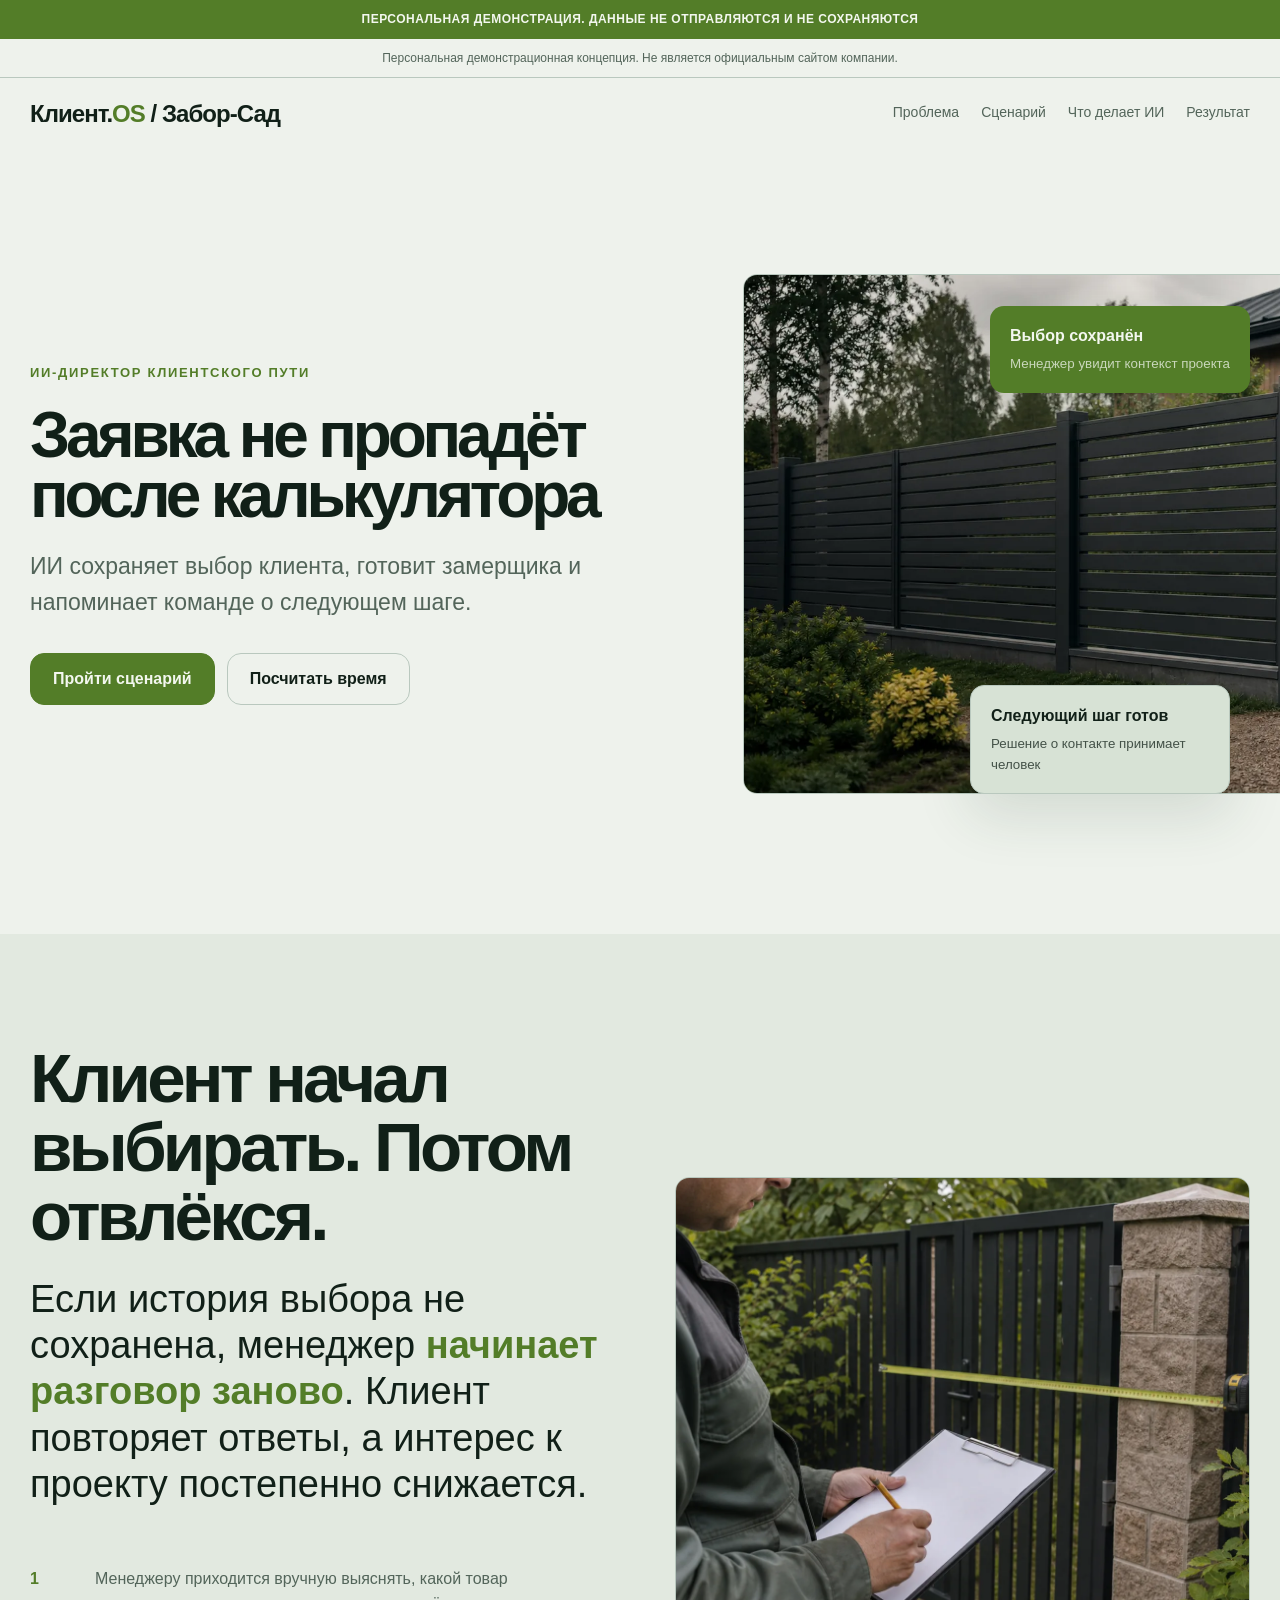
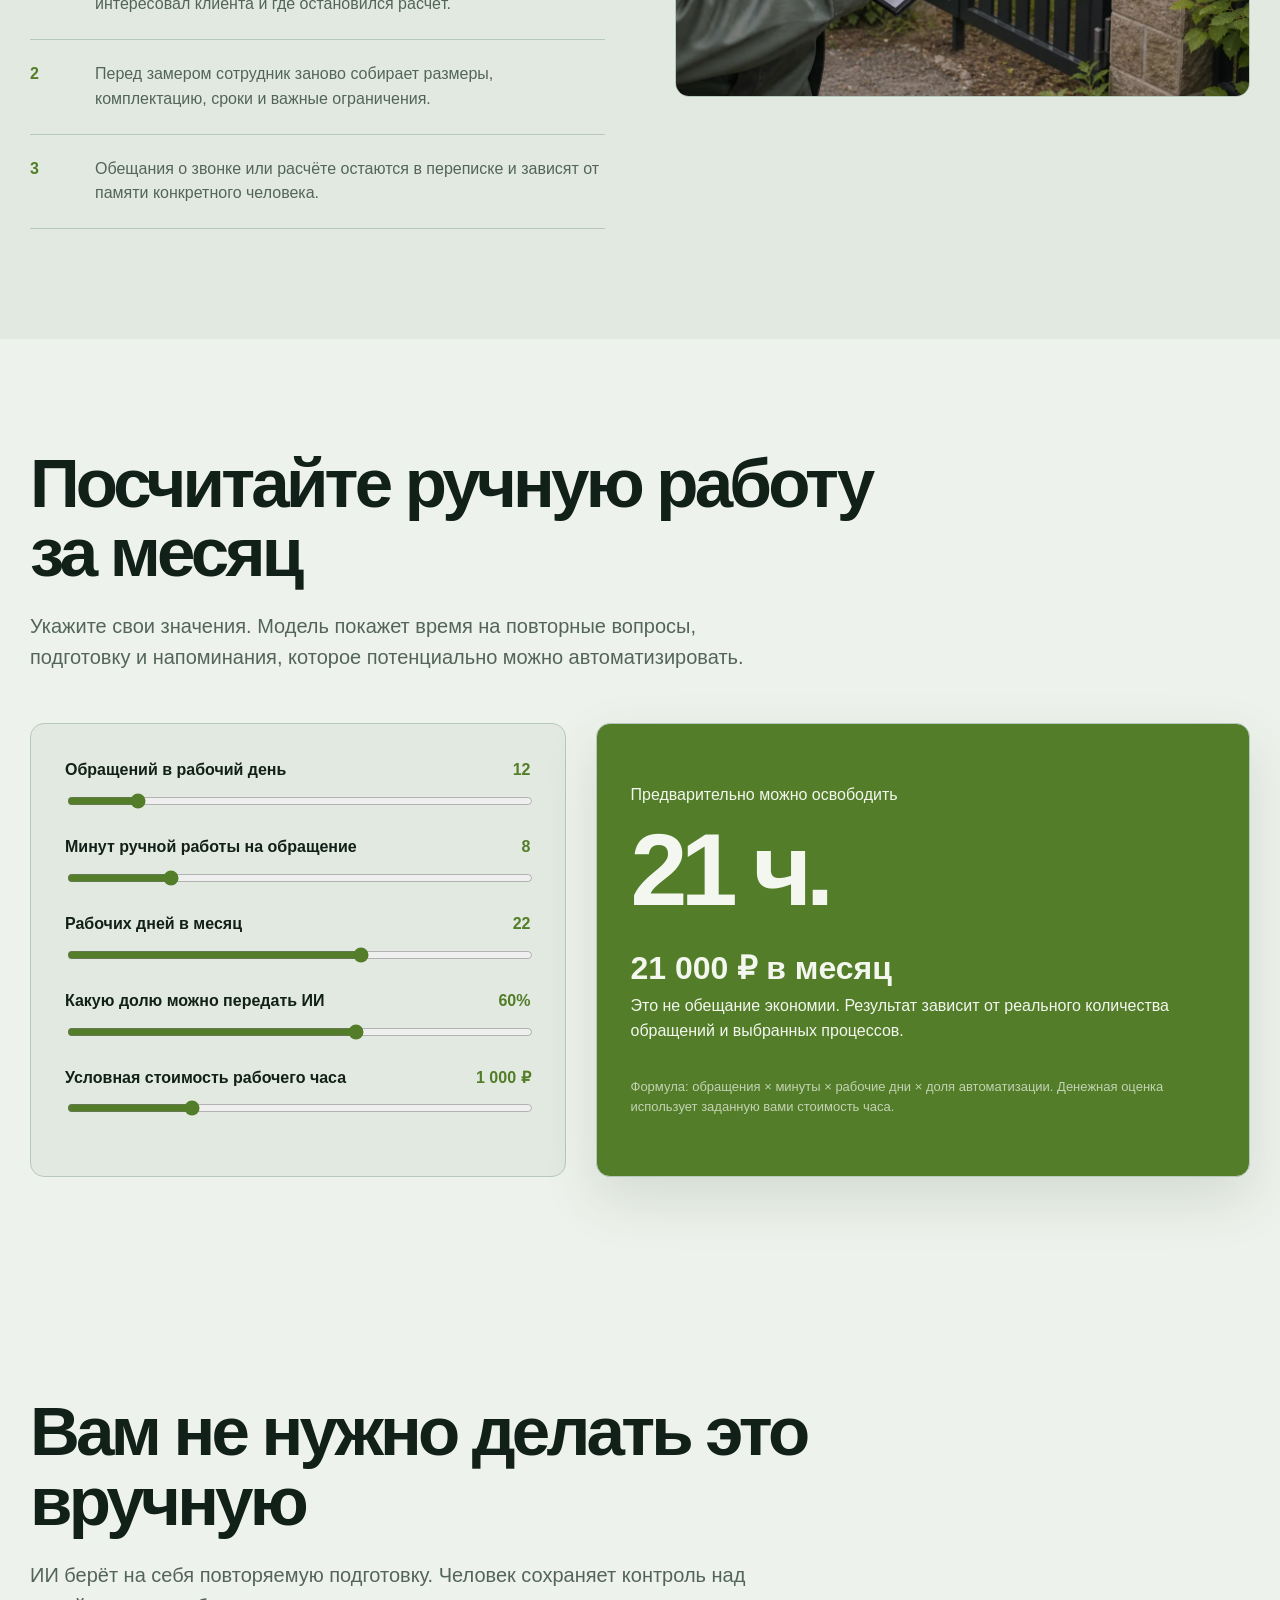
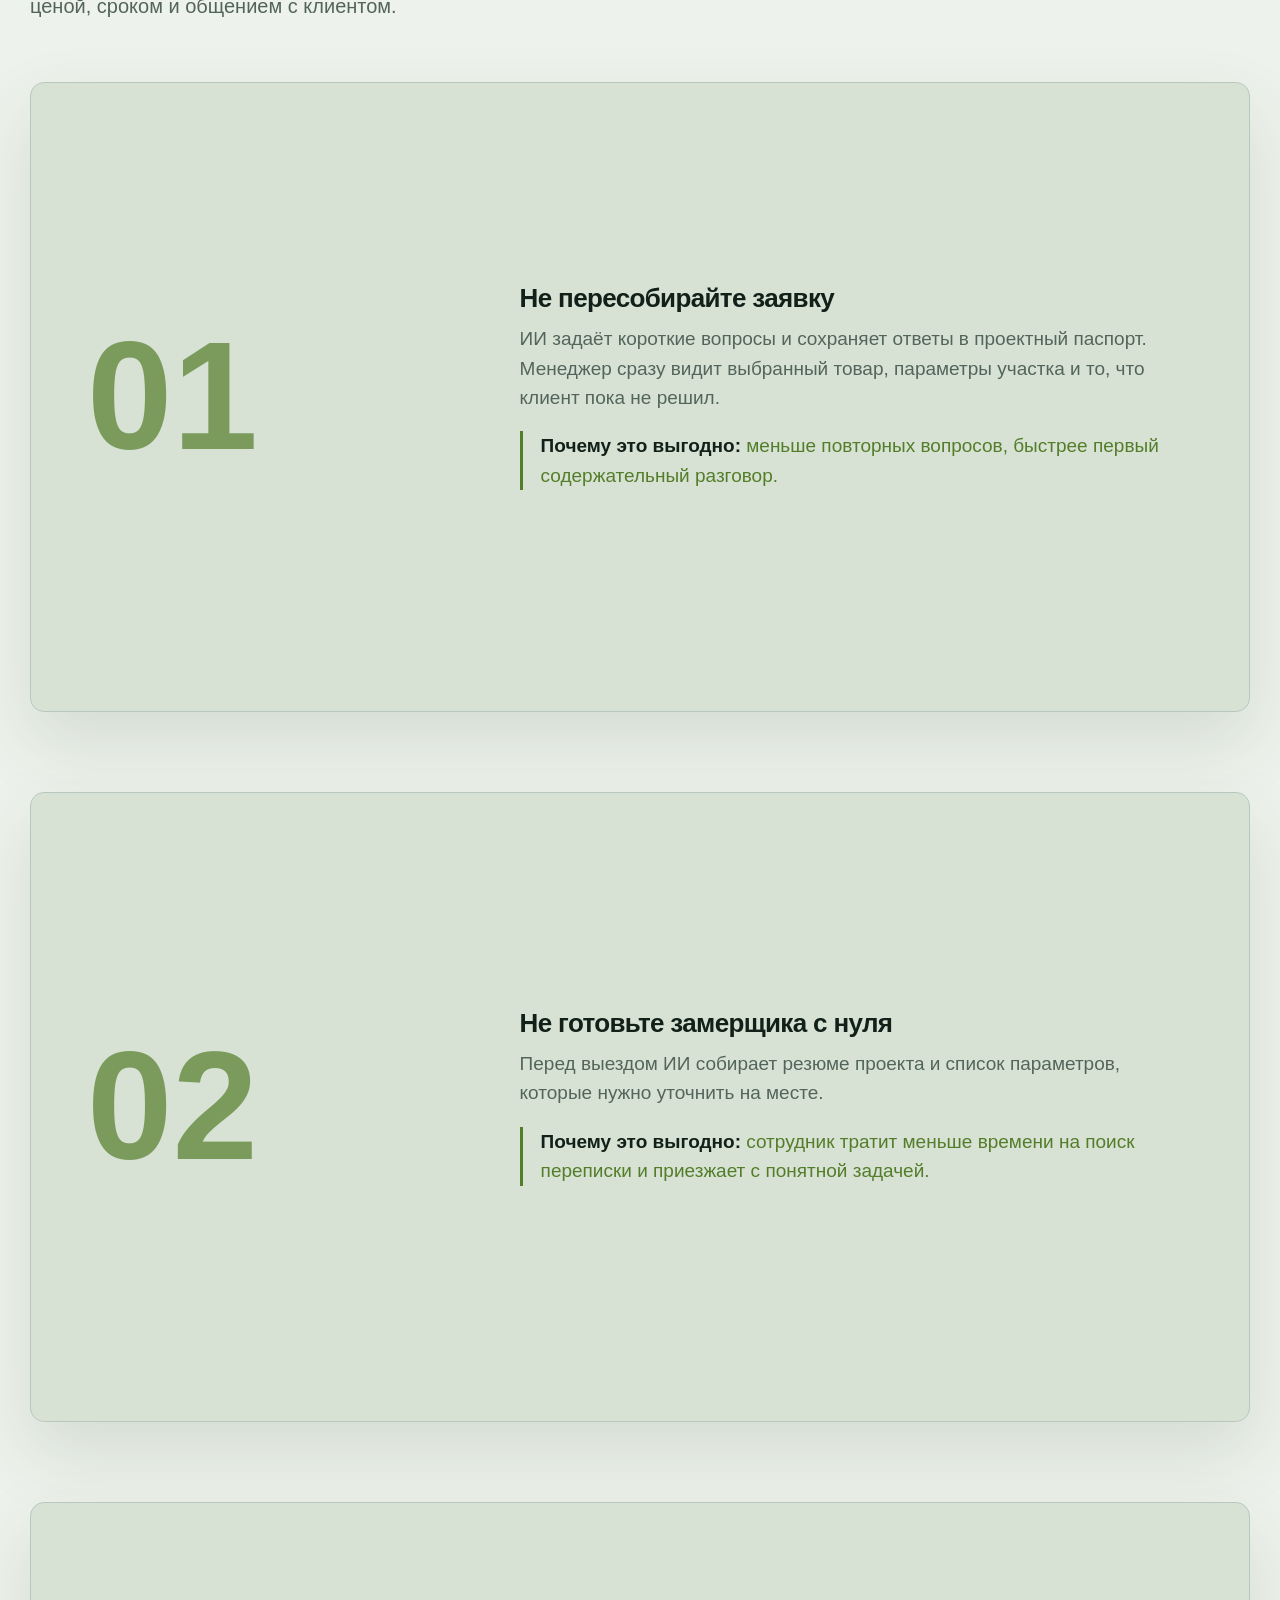
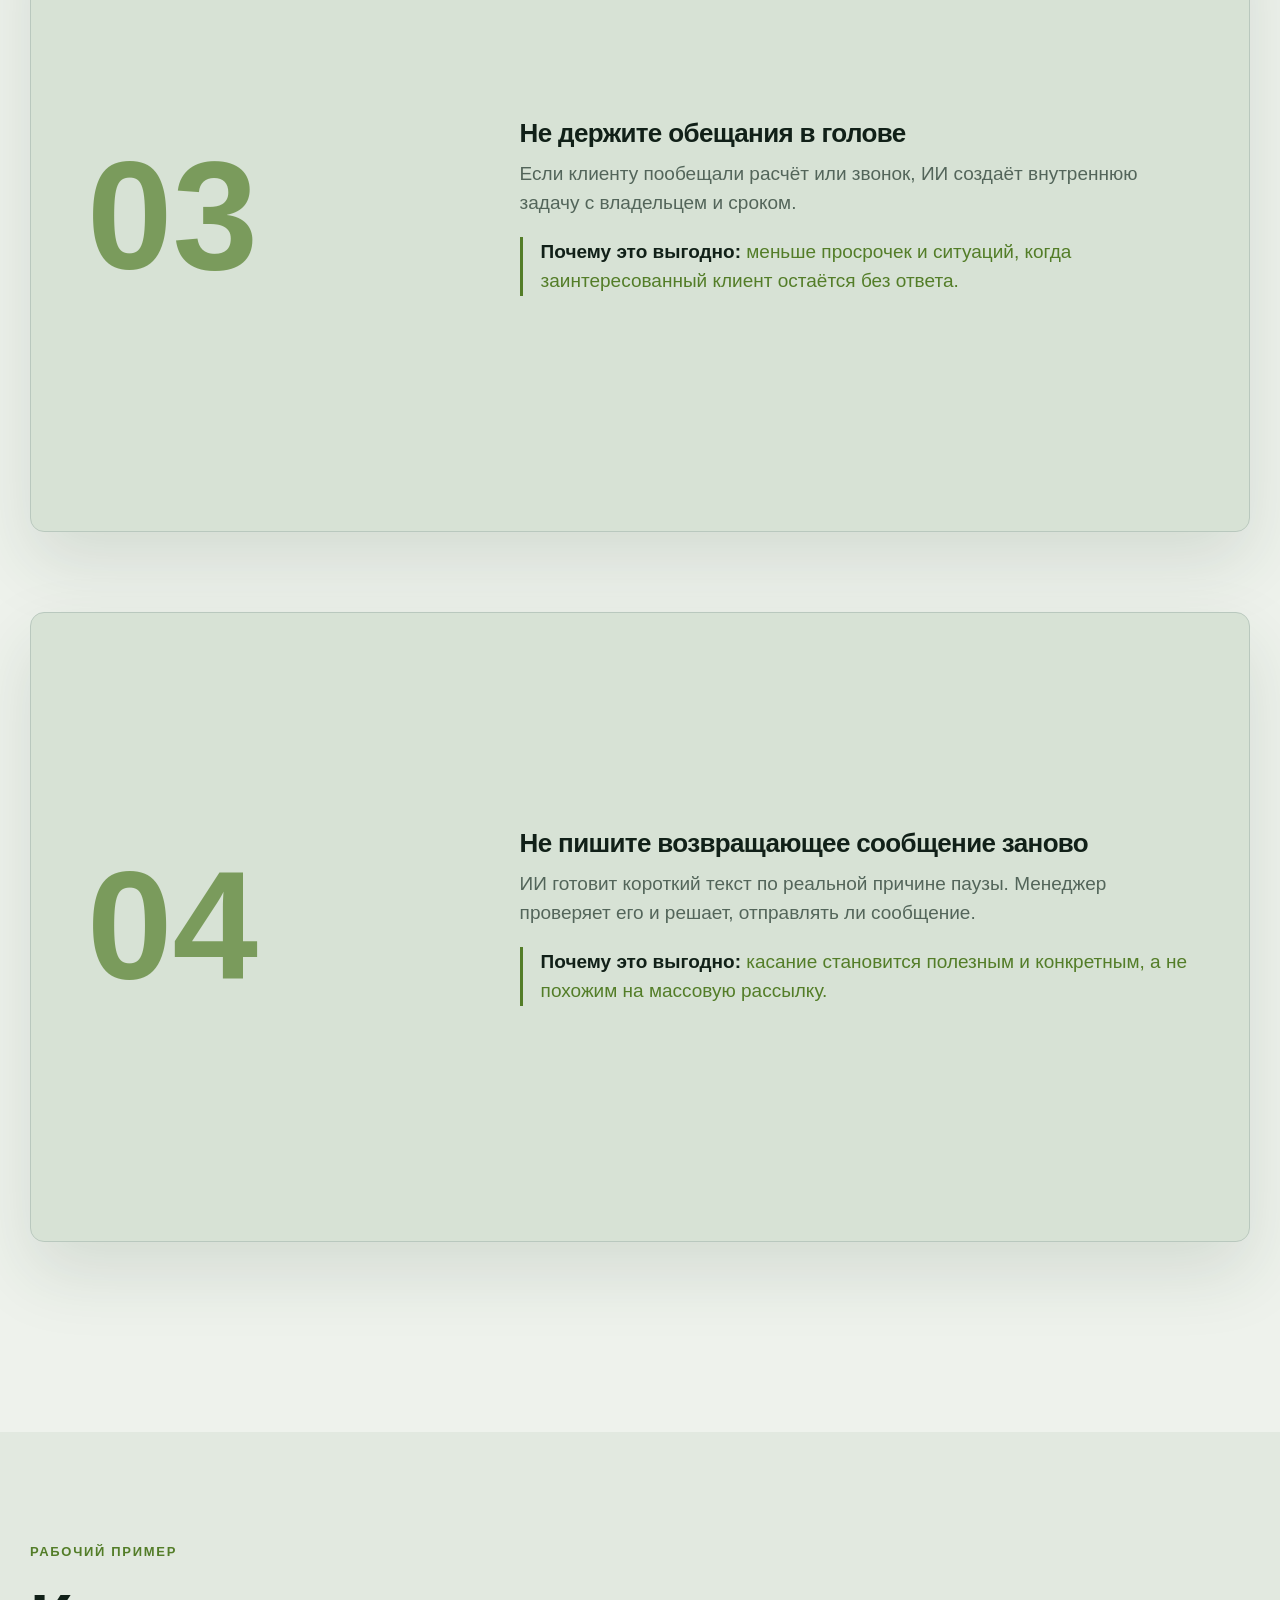
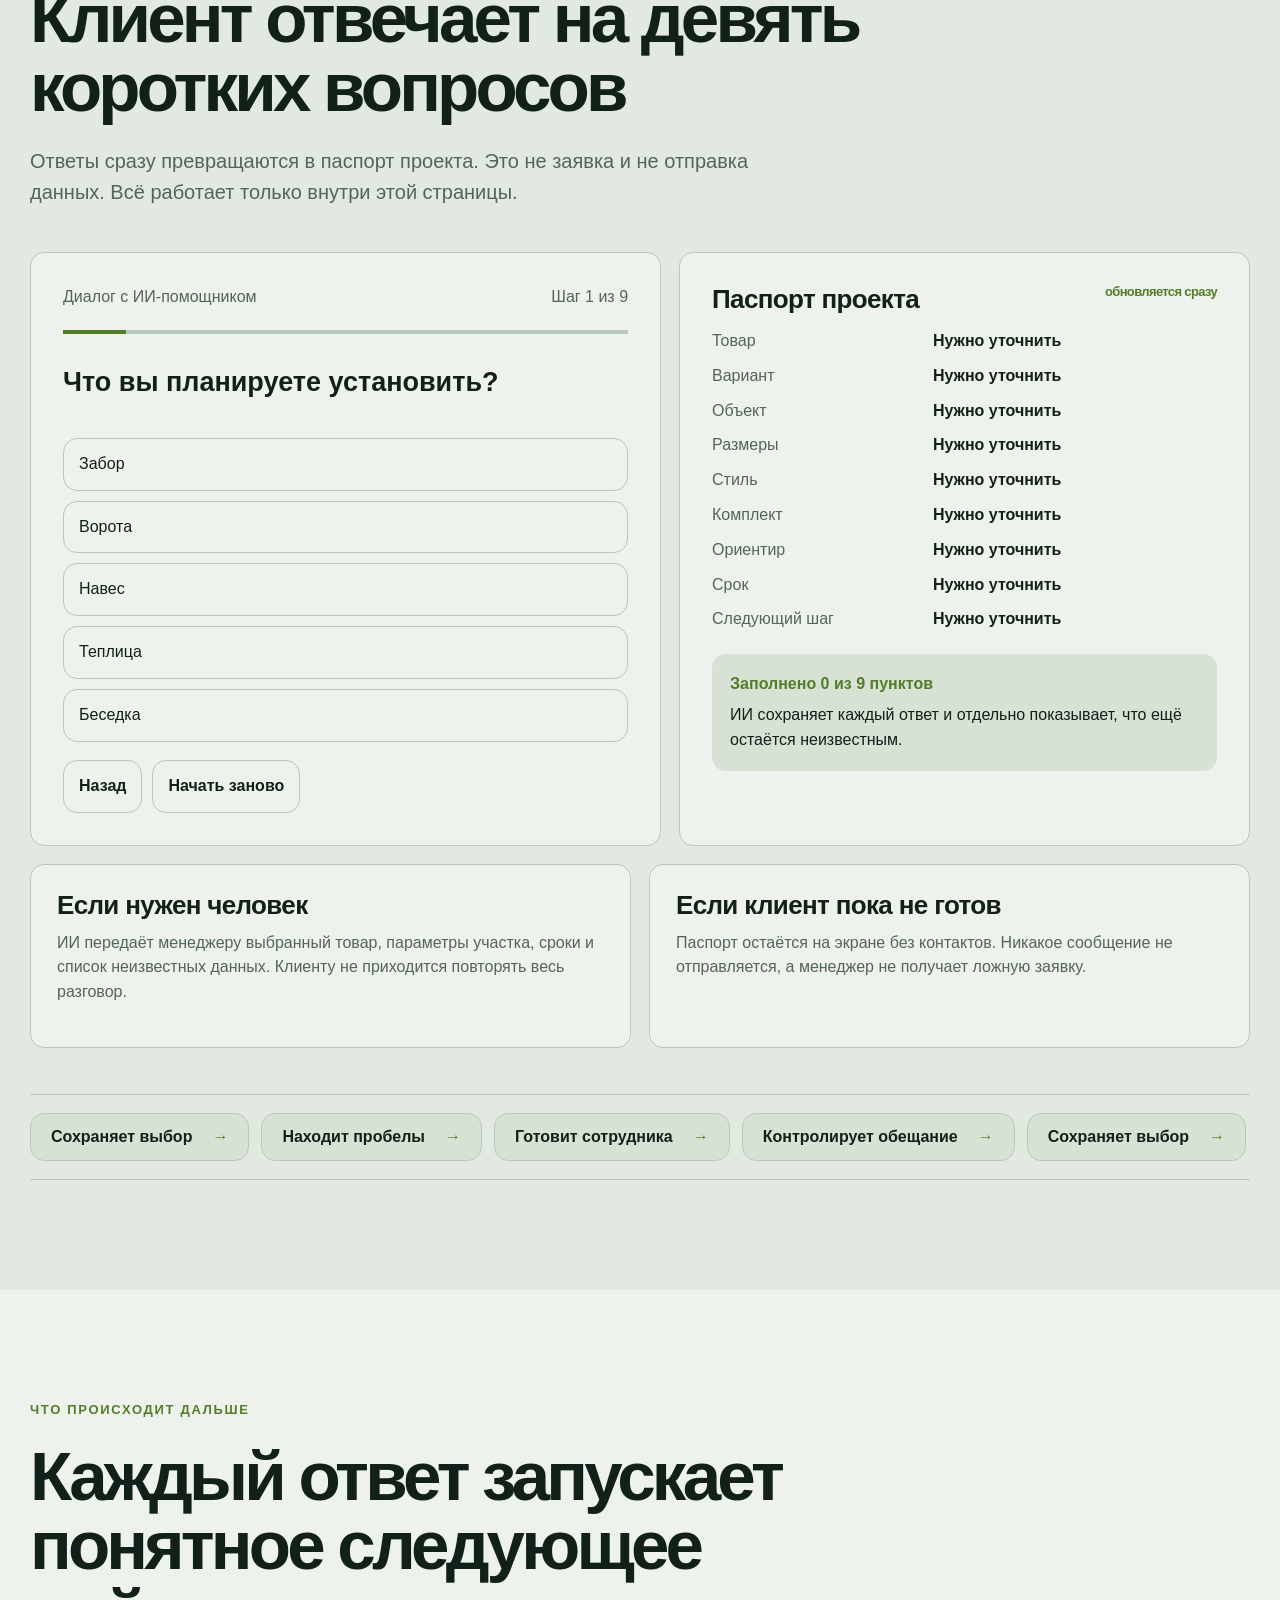
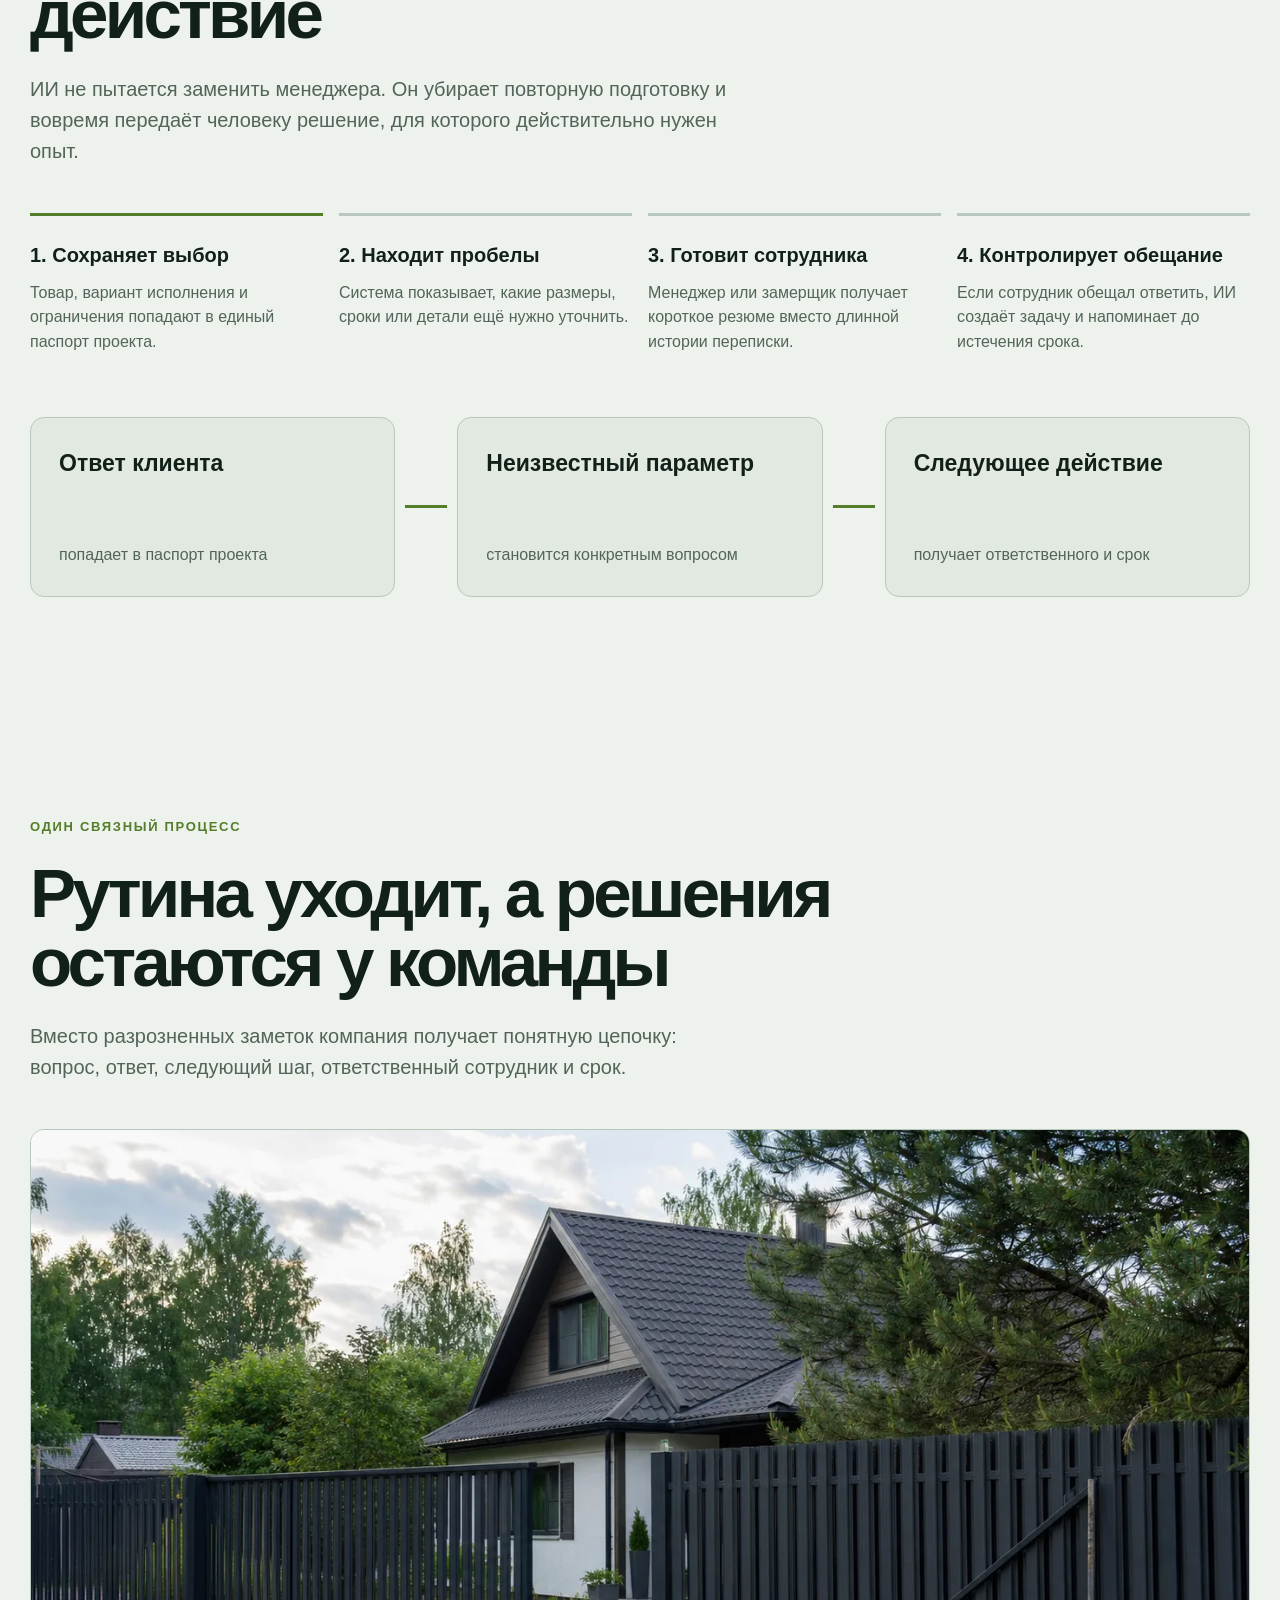
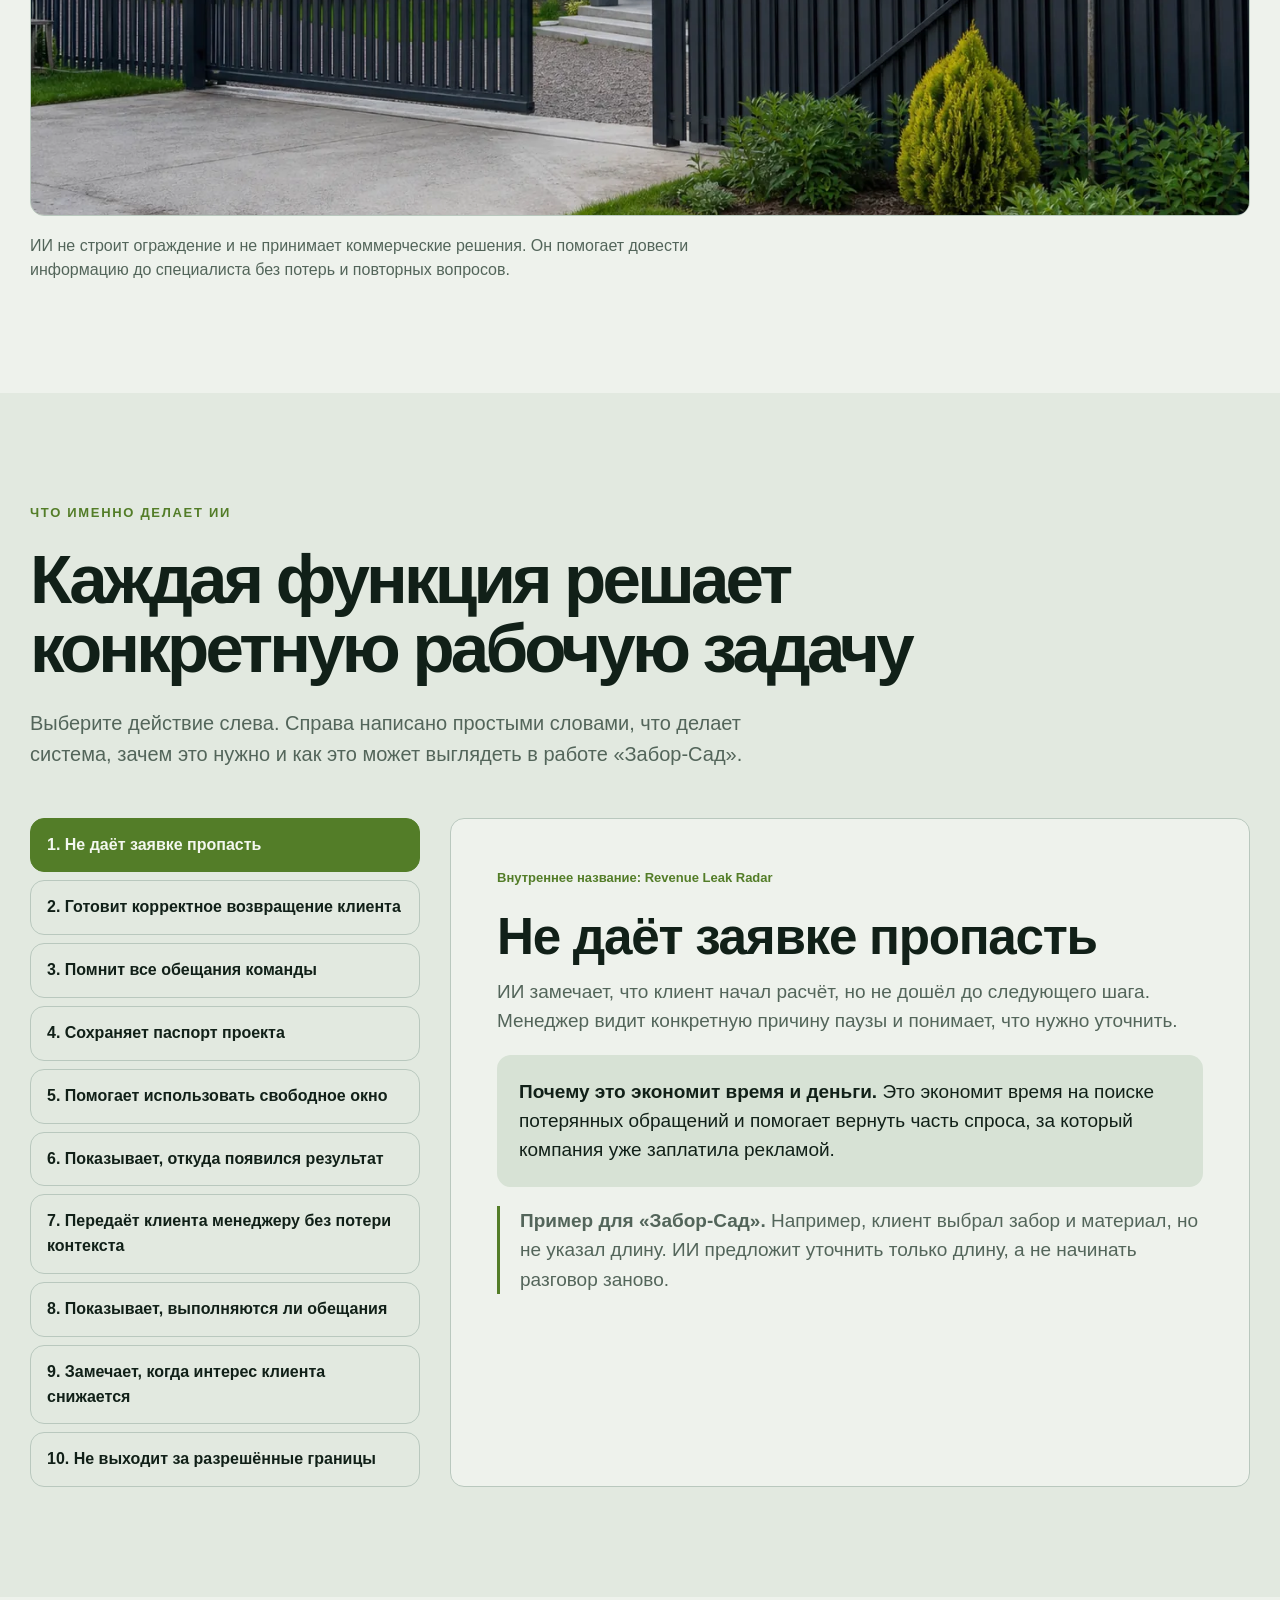
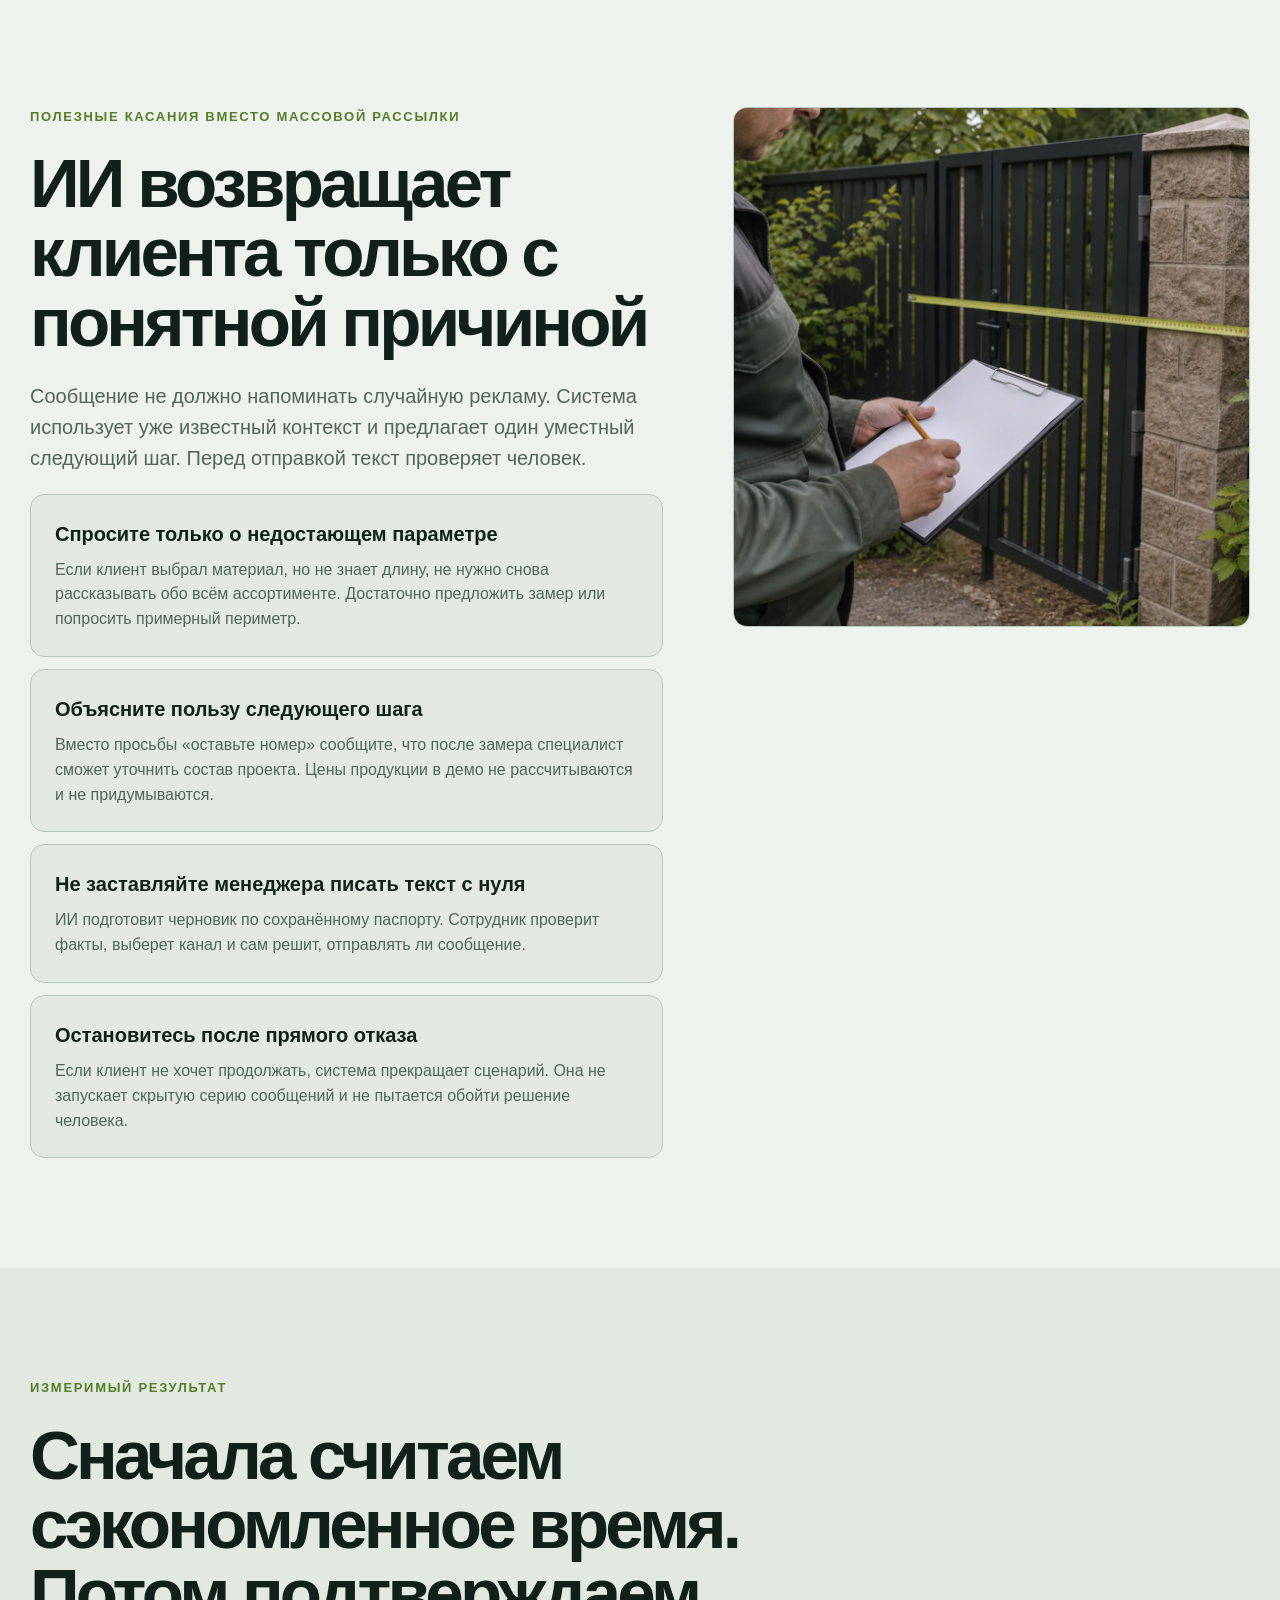
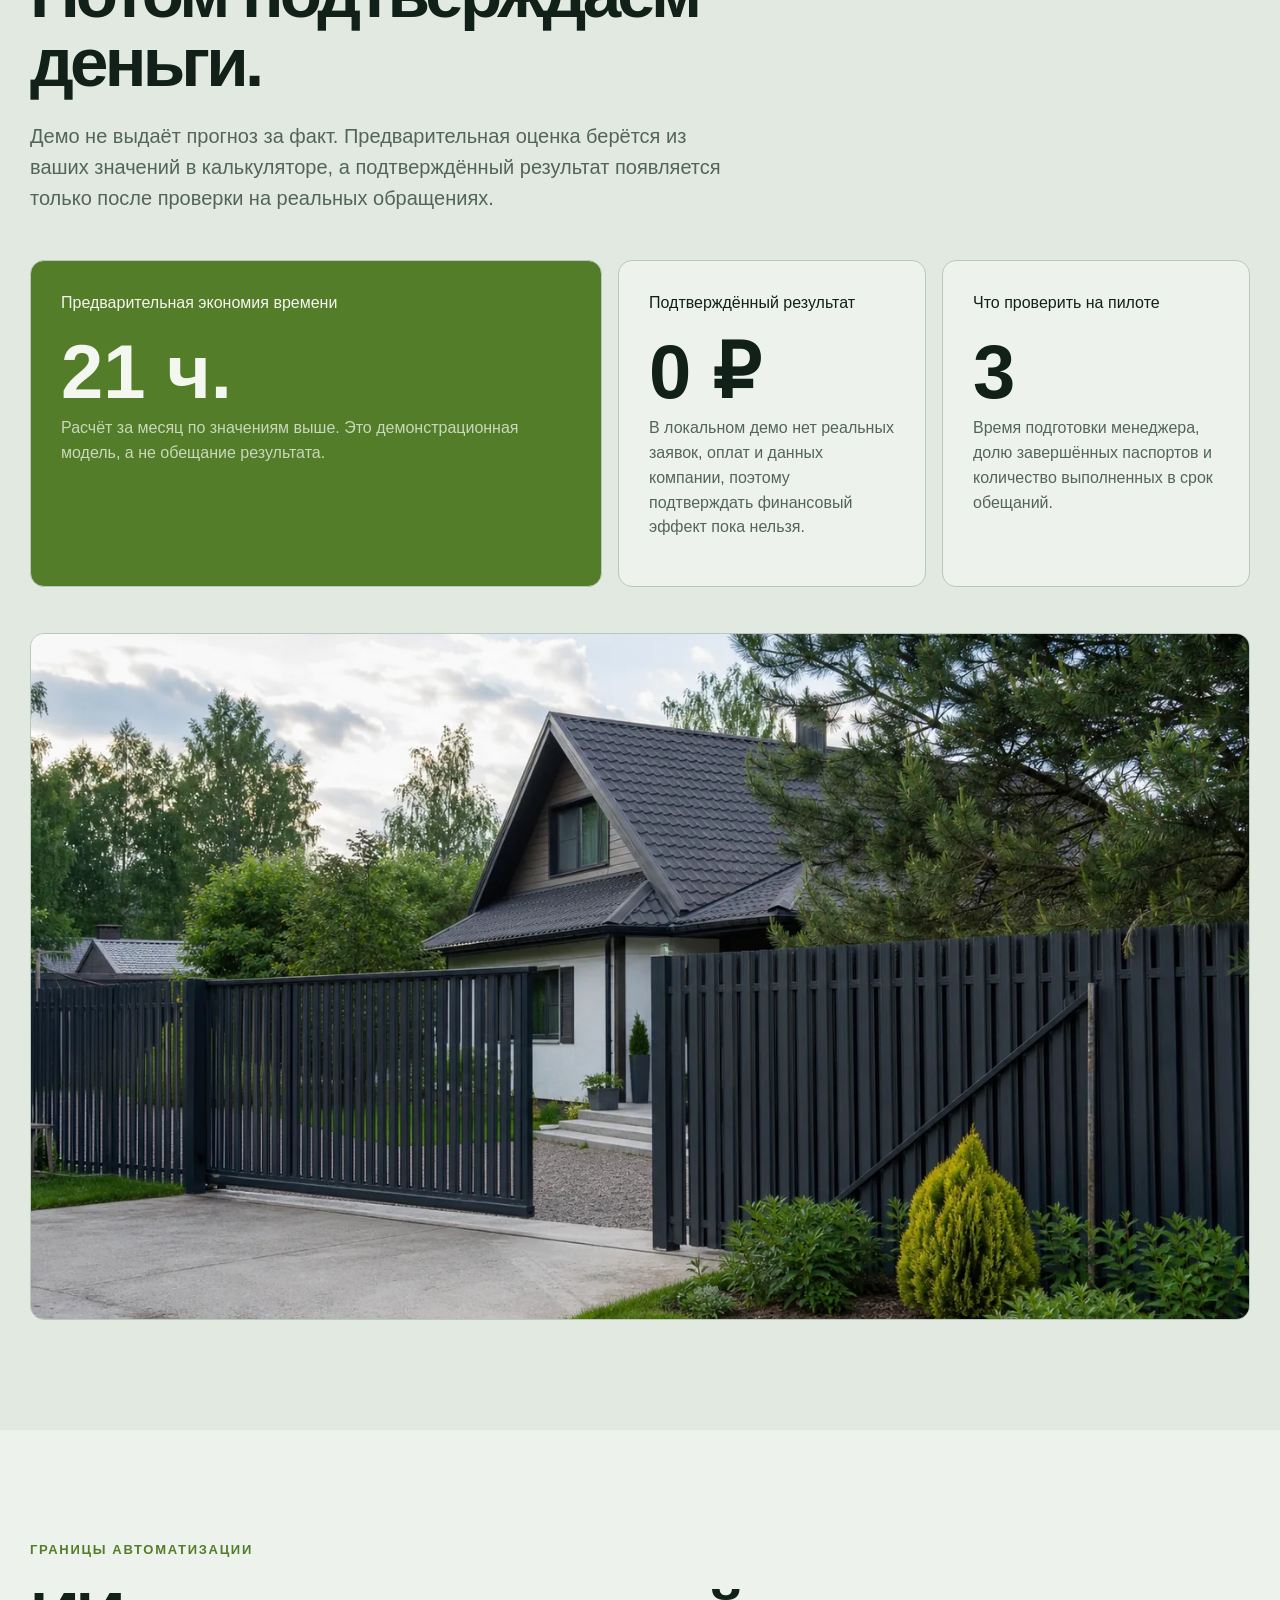
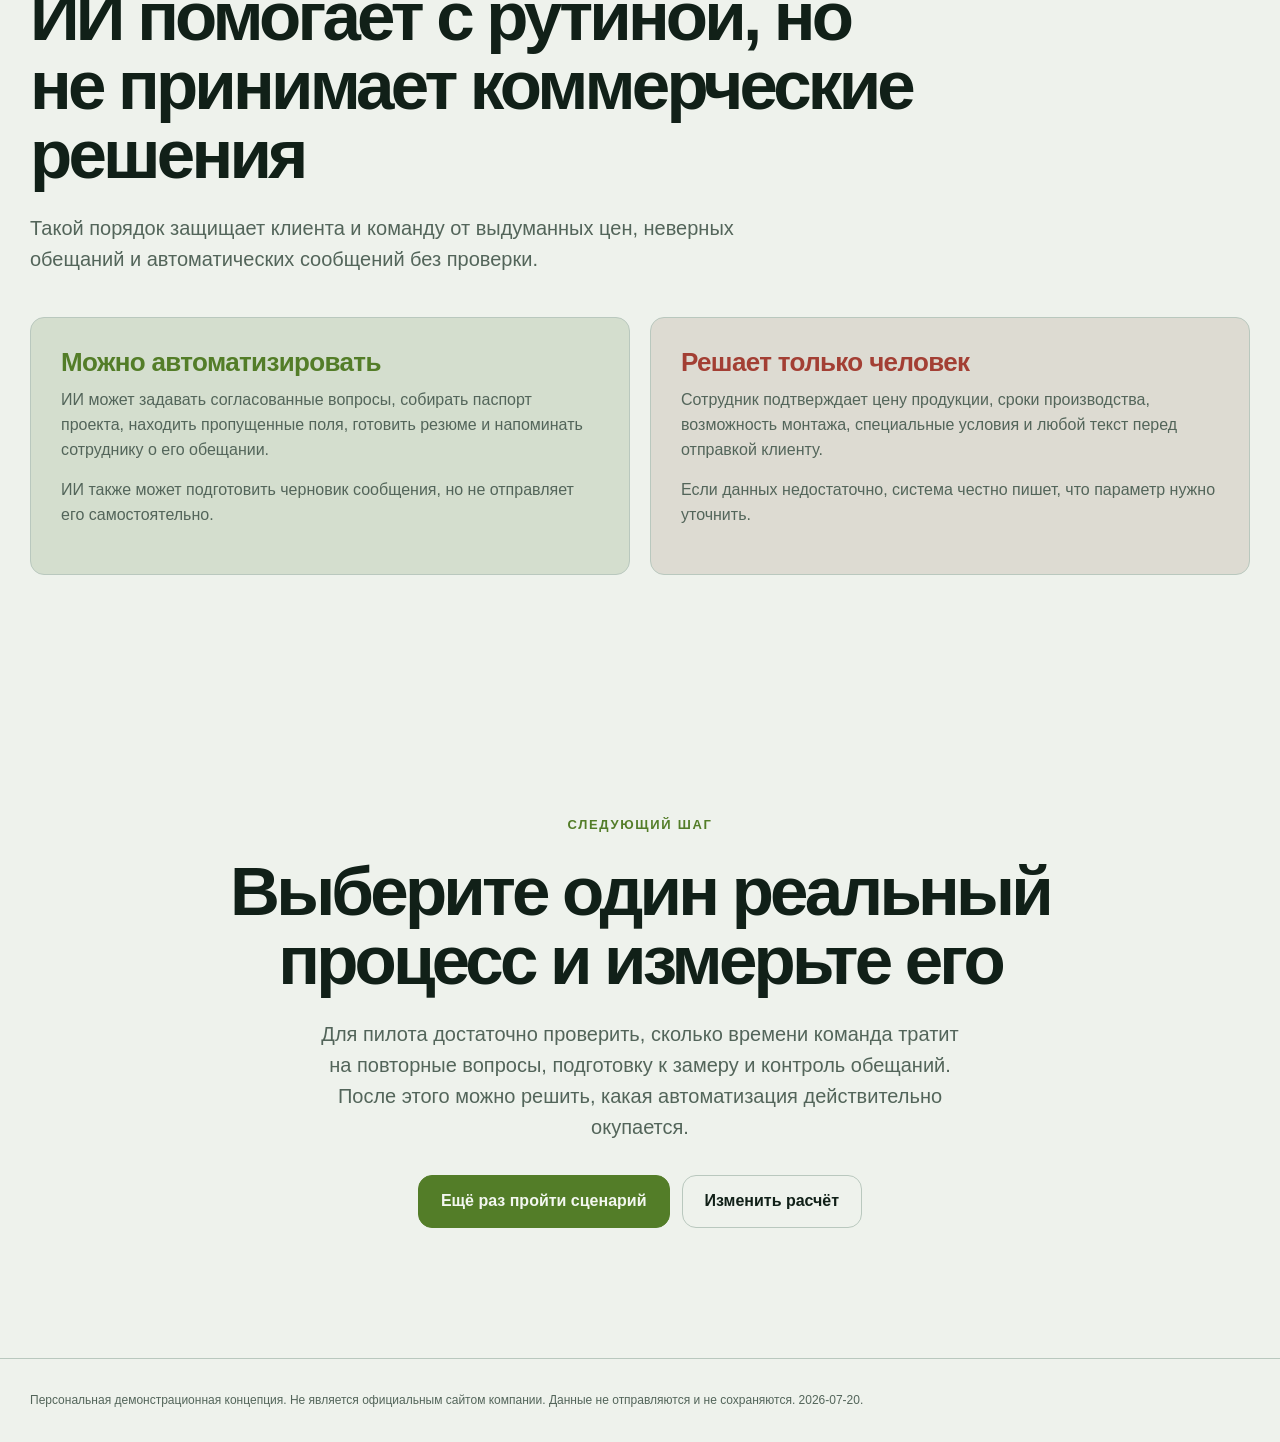
==== docs/zabor-sad-xwk3mx/index.html @ b50fc570 "Publish Zabor-Sad automation demo" ====
<!doctype html>
<html lang="ru"><head>
<meta charset="UTF-8">
<meta name="viewport" content="width=device-width, initial-scale=1">
<meta name="robots" content="noindex, nofollow, noarchive">
<meta http-equiv="Content-Security-Policy" content="default-src 'none'; style-src 'unsafe-inline'; script-src 'unsafe-inline'; img-src data:; font-src 'none'; connect-src 'none'; media-src 'none'; object-src 'none'; frame-src 'none'; form-action 'none'; base-uri 'none'">
<title>Забор-Сад / Клиент.OS / понятный сценарий</title>
<style>
:root{--bg:#0b1511;--surface:#132019;--surface2:#192a20;--ink:#edf3eb;--muted:#a9b7ae;--accent:#b9e76e;--accent-ink:#17200f;--line:#334339;--danger:#ee8678;--radius:14px;--max:1220px;color-scheme:dark}
*{box-sizing:border-box}html{scroll-behavior:smooth}body{margin:0;background:var(--bg);color:var(--ink);font:16px/1.55 Arial,sans-serif;overflow-x:hidden}button,input{font:inherit}button,a{color:inherit}:where(a,button,input):focus-visible{outline:3px solid var(--accent);outline-offset:4px}.wrap{width:min(var(--max),calc(100% - 48px));margin:auto}.draft{padding:10px 20px;background:var(--accent);color:var(--accent-ink);text-align:center;font-size:12px;font-weight:900;letter-spacing:.04em}.personal{padding:10px 20px;text-align:center;border-bottom:1px solid var(--line);font-size:12px;color:var(--muted)}nav{height:70px;display:flex;align-items:center;justify-content:space-between;gap:24px}.brand{font-size:24px;font-weight:900;letter-spacing:-.04em}.brand i{font-style:normal;color:var(--accent)}.navlinks{display:flex;gap:22px}.navlinks a{text-decoration:none;color:var(--muted);font-size:14px}.navlinks a:hover{color:var(--ink)}.scroll-progress{position:fixed;inset:0 auto auto 0;height:4px;width:100%;z-index:5;transform-origin:left;background:var(--accent);animation:page-progress linear;animation-timeline:scroll()}@keyframes page-progress{from{transform:scaleX(0)}to{transform:scaleX(1)}}section{padding:110px 0}.hero{min-height:calc(100dvh - 114px);padding:56px 0 70px;display:grid;align-items:center}.hero-grid{display:grid;grid-template-columns:1.12fr .88fr;gap:68px;align-items:center}.kicker{margin-bottom:22px;color:var(--accent);font-size:13px;font-weight:900;text-transform:uppercase;letter-spacing:.13em}.hero h1{max-width:760px;margin:0 0 24px;font-size:clamp(50px,5vw,70px);line-height:.94;letter-spacing:-.065em}.hero .lead{max-width:650px;margin:0;color:var(--muted);font-size:clamp(18px,2vw,23px)}.actions{display:flex;gap:12px;margin-top:32px}.btn{min-height:50px;padding:13px 22px;border:1px solid var(--line);border-radius:var(--radius);background:transparent;text-decoration:none;font-weight:900;display:inline-flex;align-items:center;justify-content:center;cursor:pointer;transition:transform .2s,border-color .2s,background .2s}.btn.primary{background:var(--accent);border-color:var(--accent);color:var(--accent-ink)}.btn:hover{transform:translateY(-2px);border-color:var(--accent)}.btn:active{transform:scale(.98)}.hero-visual{position:relative;min-height:560px}.media-frame{position:relative;min-height:360px;margin:0;border-radius:var(--radius);overflow:hidden;border:1px solid var(--line);background:var(--surface2);isolation:isolate}.media-frame img{width:100%;height:100%;position:absolute;inset:0;object-fit:cover;transform:scale(1.025)}.media-frame.tall{min-height:520px}.media-frame.wide{min-height:520px;aspect-ratio:16/9}.media-sheen{position:absolute;inset:0;background:linear-gradient(135deg,transparent 40%,color-mix(in srgb,var(--accent) 16%,transparent) 54%,transparent 66%);transform:translateX(-120%);mix-blend-mode:screen}.hero-visual .media-frame{position:absolute;inset:20px 30px 80px 0}.float-note{position:absolute;max-width:260px;padding:18px 20px;border-radius:var(--radius);background:var(--accent);color:var(--accent-ink);font-weight:900;box-shadow:0 22px 55px #0005}.float-note.one{right:0;top:52px;animation:float-one 5.4s ease-in-out infinite}.float-note.two{right:20px;bottom:20px;background:var(--surface2);color:var(--ink);border:1px solid var(--line);animation:float-two 6.2s ease-in-out infinite}.float-note small{display:block;margin-top:5px;font-weight:500;color:inherit;opacity:.74}@keyframes float-one{50%{transform:translateY(-12px) rotate(1.5deg)}}@keyframes float-two{50%{transform:translateY(10px) rotate(-1deg)}}@keyframes media-breathe{to{transform:scale(1.075)}}@keyframes sheen-pass{0%,62%{transform:translateX(-120%)}82%,100%{transform:translateX(120%)}}h2{max-width:900px;margin:0 0 24px;font-size:clamp(38px,5.4vw,70px);line-height:1;letter-spacing:-.055em}h3{margin:0 0 12px;font-size:26px;line-height:1.08;letter-spacing:-.025em}p{margin-top:0}.section-lead{max-width:720px;color:var(--muted);font-size:20px}.problem{background:var(--surface)}.problem-grid{display:grid;grid-template-columns:1fr 1fr;gap:70px;align-items:center}.problem-copy{font-size:clamp(24px,3vw,38px);line-height:1.22}.problem-copy strong{color:var(--accent)}.problem .media-frame{min-height:520px}.manual-row{display:grid;grid-template-columns:45px 1fr;gap:20px;padding:22px 0;border-bottom:1px solid var(--line)}.manual-row span{color:var(--accent);font-weight:900}.manual-row p{margin:0;color:var(--muted)}.calculator{display:grid;grid-template-columns:.9fr 1.1fr;gap:30px;margin-top:50px}.calc-inputs,.calc-result{padding:34px;border-radius:var(--radius);background:var(--surface);border:1px solid var(--line)}.range-row{display:grid;grid-template-columns:1fr auto;gap:8px;margin:0 0 24px}.range-row label{font-weight:800}.range-row output{color:var(--accent);font-weight:900}.range-row input{grid-column:1/3;width:100%;accent-color:var(--accent)}.calc-result{background:var(--accent);color:var(--accent-ink);display:grid;align-content:center}.calc-result .big{font-size:clamp(54px,8vw,104px);line-height:.9;font-weight:900;letter-spacing:-.065em}.calc-result .money{margin-top:28px;font-size:32px;font-weight:900}.formula{margin-top:18px;font-size:13px;opacity:.7}.stack-intro{margin-bottom:60px}.sticky-stack{position:relative}.stack-card{position:sticky;top:24px;min-height:70vh;margin-bottom:80px;padding:56px;border-radius:var(--radius);border:1px solid var(--line);background:var(--surface2);box-shadow:0 30px 70px #0005;display:grid;grid-template-columns:.7fr 1.3fr;gap:70px;align-items:center;transition:transform .45s cubic-bezier(.16,1,.3,1),border-color .3s}.stack-card:hover{transform:translateY(-6px) rotate(.25deg);border-color:color-mix(in srgb,var(--accent) 45%,var(--line))}.stack-card:nth-child(2){top:44px}.stack-card:nth-child(3){top:64px}.stack-card:nth-child(4){top:84px}.stack-card .index{font-size:clamp(80px,12vw,170px);line-height:.8;color:color-mix(in srgb,var(--accent) 70%,transparent);font-weight:900}.stack-card p{color:var(--muted);font-size:19px}.stack-card strong{color:var(--ink)}.stack-card .benefit{padding-left:18px;border-left:3px solid var(--accent);color:var(--accent)}
.dialog-section{background:var(--surface)}.dialog-shell{display:grid;grid-template-columns:1.05fr .95fr;gap:18px;margin-top:44px}.dialog,.passport{padding:32px;border-radius:var(--radius);background:var(--bg);border:1px solid var(--line)}.dialog-head{display:flex;justify-content:space-between;gap:20px;margin-bottom:20px;color:var(--muted)}.progress{height:4px;background:var(--line);margin-bottom:28px;overflow:hidden}.progress i{display:block;width:11%;height:100%;background:var(--accent);transition:width .3s}.question{min-height:76px;font-size:27px;font-weight:900}.options{display:grid;gap:10px}.options button,.control{min-height:50px;padding:13px 15px;border-radius:var(--radius);border:1px solid var(--line);background:transparent;text-align:left;cursor:pointer}.options button:hover,.control:hover{border-color:var(--accent);background:color-mix(in srgb,var(--accent) 9%,transparent)}.dialog-nav{display:flex;gap:10px;margin-top:18px}.control{font-weight:800}.passport h3{display:flex;justify-content:space-between;gap:16px}.passport h3 span{color:var(--accent);font-size:13px}.passport dl{display:grid;grid-template-columns:1fr 1.4fr;gap:10px 18px}.passport dt{color:var(--muted)}.passport dd{margin:0;font-weight:800}.advisor{margin-top:22px;padding:18px;border-radius:var(--radius);background:var(--surface2)}.advisor b{display:block;margin-bottom:6px;color:var(--accent)}.handoff{display:grid;grid-template-columns:1fr 1fr;gap:18px;margin-top:18px}.handoff article{padding:26px;border-radius:var(--radius);background:var(--bg);border:1px solid var(--line)}.handoff article p{color:var(--muted)}.route{display:grid;grid-template-columns:repeat(4,1fr);gap:16px;margin-top:46px}.route article{padding-top:24px;border-top:3px solid var(--line)}.route article.active{border-color:var(--accent)}.route p{color:var(--muted)}.route b{display:block;margin-bottom:10px;font-size:20px}.image-pair{display:grid;grid-template-columns:1fr 1fr;gap:18px;margin-top:46px}.process-image{margin-top:46px}.functions-section{background:var(--surface)}.function-layout{display:grid;grid-template-columns:390px 1fr;gap:30px;margin-top:48px}.function-nav{display:grid;gap:8px;align-content:start}.function-nav button{min-height:54px;padding:14px 16px;border-radius:var(--radius);border:1px solid var(--line);background:transparent;text-align:left;font-weight:800;cursor:pointer}.function-nav button.active{background:var(--accent);border-color:var(--accent);color:var(--accent-ink)}.function-detail{min-height:590px;padding:46px;border-radius:var(--radius);background:var(--bg);border:1px solid var(--line);display:flex;flex-direction:column;justify-content:space-between}.function-detail .tech{color:var(--accent);font-size:13px;font-weight:900}.function-detail h3{max-width:700px;margin-top:20px;font-size:clamp(34px,4vw,54px)}.function-detail p{max-width:760px;color:var(--muted);font-size:19px}.function-detail .saving{padding:22px;border-radius:var(--radius);background:var(--surface2);color:var(--ink)}.function-detail .example{margin-top:18px;padding-left:20px;border-left:3px solid var(--accent)}.function-detail .unused-media{min-height:260px;margin-top:28px}.marketing-grid{display:grid;grid-template-columns:1.1fr .9fr;gap:70px;align-items:start}.tips{display:grid;gap:12px}.tip{padding:24px;border-radius:var(--radius);background:var(--surface);border:1px solid var(--line)}.tip b{display:block;margin-bottom:8px;font-size:20px}.tip p{margin:0;color:var(--muted)}.marketing-grid .unused-media{position:sticky;top:30px;min-height:580px}.results-section{background:var(--surface)}.result-grid{display:grid;grid-template-columns:1.3fr .7fr .7fr;gap:16px;margin-top:46px}.result{min-height:280px;padding:30px;border-radius:var(--radius);background:var(--bg);border:1px solid var(--line)}.result.primary{background:var(--accent);color:var(--accent-ink)}.result strong{display:block;margin:22px 0 10px;font-size:clamp(42px,6vw,76px);line-height:.9}.result p{color:var(--muted)}.result.primary p{color:inherit;opacity:.74}.boundaries{display:grid;grid-template-columns:1fr 1fr;gap:20px;margin-top:42px}.boundary{padding:30px;border-radius:var(--radius);border:1px solid var(--line)}.boundary.good{background:color-mix(in srgb,var(--accent) 10%,var(--surface))}.boundary.stop{background:color-mix(in srgb,var(--danger) 8%,var(--surface))}.boundary h3{color:var(--accent)}.boundary.stop h3{color:var(--danger)}.boundary p{color:var(--muted)}.final{padding:130px 0;text-align:center}.final h2{margin-inline:auto}.final p{max-width:660px;margin:0 auto;color:var(--muted);font-size:20px}.footer{padding:32px 0;border-top:1px solid var(--line);color:var(--muted);font-size:12px}.reveal{opacity:0;transform:translateY(24px);transition:opacity .7s cubic-bezier(.16,1,.3,1),transform .7s cubic-bezier(.16,1,.3,1)}.reveal.visible{opacity:1;transform:none}
.options button,.control{transition:transform .2s,border-color .2s,background .2s}.options button:hover,.control:hover{transform:translateX(4px)}.passport dd{transition:color .25s,transform .25s}.flow-band{margin-top:46px;overflow:hidden;border-block:1px solid var(--line);background:var(--surface)}.flow-track{display:flex;width:max-content;gap:12px;padding:18px 0}.flow-track span{display:flex;align-items:center;min-height:48px;padding:0 20px;border-radius:var(--radius);background:var(--surface2);border:1px solid var(--line);font-weight:900;white-space:nowrap}.flow-track span::after{content:'→';margin-left:20px;color:var(--accent)}.signal-map{display:grid;grid-template-columns:1fr 42px 1fr 42px 1fr;gap:10px;align-items:stretch;margin-top:46px}.signal-map article{min-height:180px;padding:28px;border:1px solid var(--line);border-radius:var(--radius);background:var(--surface);display:flex;flex-direction:column;justify-content:space-between}.signal-map b{font-size:23px}.signal-map span{color:var(--muted)}.signal-map i{align-self:center;height:3px;background:var(--accent);transform-origin:left}.visual-caption{max-width:760px;margin:18px 0 0;color:var(--muted)}.reveal.pop{transform:translateY(30px) scale(.97)}.reveal.from-left{transform:translateX(-28px)}.reveal.from-right{transform:translateX(28px)}.reveal.visible{transform:none}.tip,.result,.boundary,.handoff article,.route article{transition:transform .35s cubic-bezier(.16,1,.3,1),border-color .3s}.tip:hover,.result:hover,.boundary:hover,.handoff article:hover,.route article:hover{transform:translateY(-5px);border-color:color-mix(in srgb,var(--accent) 45%,var(--line))}@keyframes connector-pulse{0%,100%{transform:scaleX(.2);opacity:.4}50%{transform:scaleX(1);opacity:1}}@keyframes flow-move{to{transform:translateX(calc(-50% - 6px))}}@media(prefers-reduced-motion:no-preference){.media-frame img{animation:media-breathe 12s ease-in-out infinite alternate}.media-sheen{animation:sheen-pass 8s ease-in-out infinite}.flow-track{animation:flow-move 24s linear infinite}.signal-map i{animation:connector-pulse 2.8s ease-in-out infinite}}
@media(prefers-color-scheme:light){:root{--bg:#eef2ec;--surface:#e2e9e0;--surface2:#d7e2d5;--ink:#112018;--muted:#53655a;--line:#b9c8be;--accent:#537d28;--accent-ink:#f3f7ef;--danger:#a33f34;color-scheme:light}.float-note,.calc-result{box-shadow:0 22px 55px #23402a22}.stack-card{box-shadow:0 30px 70px #23402a20}}
@media(max-width:850px){.wrap{width:min(var(--max),calc(100% - 24px))}.navlinks{display:none}.hero{min-height:auto;padding-top:38px}.hero-grid,.problem-grid,.calculator,.dialog-shell,.function-layout,.marketing-grid{grid-template-columns:1fr;gap:34px}.hero h1{font-size:52px}.hero-visual{min-height:460px}.problem .media-frame{min-height:390px}.stack-card{position:relative;top:auto!important;min-height:auto;margin-bottom:18px;padding:30px;grid-template-columns:1fr;gap:30px}.stack-card .index{font-size:90px}.handoff,.boundaries{grid-template-columns:1fr}.route{grid-template-columns:1fr 1fr}.function-nav{display:flex;overflow:auto;scroll-snap-type:x mandatory;padding-bottom:8px}.function-nav button{min-width:250px;scroll-snap-align:start}.function-detail{min-height:auto;padding:30px}.marketing-grid .media-frame{position:relative;top:auto;min-height:420px}.result-grid{grid-template-columns:1fr 1fr}.result.primary{grid-column:1/3}.signal-map{grid-template-columns:1fr}.signal-map i{width:3px;height:32px;justify-self:center;transform-origin:top}}
@media(max-width:520px){section{padding:78px 0}.hero h1{font-size:43px}.hero .lead,.section-lead{font-size:18px}.actions{flex-direction:column}.btn{width:100%}.hero-visual{min-height:390px}.hero-visual .media-frame{inset:10px 0 70px}.float-note{max-width:220px;padding:14px}.float-note.one{right:0;top:36px}.float-note.two{right:0}.calc-inputs,.calc-result,.dialog,.passport,.function-detail{padding:22px}.calc-result .big{font-size:58px}.stack-card{padding:24px}.question{font-size:23px}.passport dl{grid-template-columns:1fr}.passport dd{margin-bottom:8px}.route,.result-grid{grid-template-columns:1fr}.result.primary{grid-column:auto}.function-nav button{min-width:220px}.function-detail h3{font-size:34px}.media-frame.wide,.media-frame.tall{min-height:330px}.final{padding:90px 0}}
@media(prefers-reduced-motion:reduce){html{scroll-behavior:auto}.scroll-progress{display:none}.float-note.one,.float-note.two,.media-frame img,.media-sheen,.flow-track,.signal-map i{animation:none}.reveal{opacity:1;transform:none;transition:none}.btn,.progress i,.tip,.result,.boundary,.handoff article,.route article{transition:none}}
</style></head><body>
<div class="scroll-progress" aria-hidden="true"></div>
<div class="draft">ПЕРСОНАЛЬНАЯ ДЕМОНСТРАЦИЯ. ДАННЫЕ НЕ ОТПРАВЛЯЮТСЯ И НЕ СОХРАНЯЮТСЯ</div>
<div class="personal">Персональная демонстрационная концепция. Не является официальным сайтом компании.</div>
<nav class="wrap"><div class="brand">Клиент.<i>OS</i> / Забор-Сад</div><div class="navlinks"><a href="#problem">Проблема</a><a href="#dialog">Сценарий</a><a href="#functions">Что делает ИИ</a><a href="#results">Результат</a></div></nav>
<main>
<header class="hero"><div class="wrap hero-grid"><div class="reveal from-left"><div class="kicker">ИИ-директор клиентского пути</div><h1>Заявка не пропадёт после калькулятора</h1><p class="lead">ИИ сохраняет выбор клиента, готовит замерщика и напоминает команде о следующем шаге.</p><div class="actions"><a class="btn primary" href="#dialog">Пройти сценарий</a><a class="btn" href="#calculator">Посчитать время</a></div></div><div class="hero-visual reveal from-right"><figure class="media-frame wide"><img src="[data-uri] IHwtAgCQ+widASqgBSoD PmEskUakIqQoJjR7+QAM CWduTC07iMp+3/hIZRgh bkf4PQY/z/fPYgsCvPa8 hOkPBrm/oeLHHapXRfg/ /eYWL7BHhR87egN/4/NJ /23RUY5+CX8g7EvbZqeX +OHqH5CXh+af8h3vP+96 /f6j6ifl6/+Xsf/sX/t9 Un9O/6PrVepL+/+jh6eH rW+g15zPrb/530ss0R/8 vmx+U/1X/e/Mf/CelP5P 9e/vv79/n//L/lvmI/V/ /Dxje//5n/v/23qT/Pv0 p/e9Vv9l/7v9h5G/mf8J /6v89+XfyF/lf9T/53+D 9RH7H9vf+Z5J2rf7n9vP Yd91Pxf7UerX+X/9fU79 8/3//x9w/+r/5H1w8OL+ Z/8PYJ/xPozf73/79FH6 L/y/Yc/pH+h/ajt+BxBG eIVnOdYgJc9ue3S+fsOt eVAp9dQAAHB0aaa2y9bf YozL6DJnVmOh2q3rJRZO LaO894EPosSvW5MO402K LDjfKWx7+at3gGGoJ0gJ PT0pMFliWLNbsEgtNizy 6nrm99Bbuq/yRouQVlS0 6e1/NWZiTPC5NSLgr829 XNQkNcZRECpO+oZs1lOK VLADdQv/aNb9+vxgpW/g 8PQNzUM2Fawov+wKGtmY gqRA2czfCZW0+FG+oCMc /YxiXZvf5RH///wLefLW 5Y9nxsx//ZimWIKXJXDv 83js34a+ZxL7ceeB/+Q+ J6yaj4hf+gSbwu4v4jL+ Mv/T18KfcybPIglf/2Jn uaJ/o1XU21+/LwccAcen lDUwqXKWfLNSW3kz/QbX v+hy8iTsX/z1vkFR7EN9 26BCcOys05BmXY0YyimH n4rcsq5LEa/tzyeBGIZh zSa5OFrR1BmCnUUU68Z8 nekf9XSbJCTxHFezGc+u lKzJv8Gf3uOMZXFBU2v+ eA1xgU89VFGyq2XcW6rH uxaZWgWbnpQVhSGjtFBL Y/zSRt55Vy1GIlNFIxC5 C55dcZftMq6PO6KfJN8p yTGPKnwP8SILDsDea/e5 lT2pVh26PnxFFeZ0F8q+ FVB9SU6Mq96kAAL3CxVm 3IeOrTOjiH9ONP8x57i2 h6jaAyGvFegc07i8PHYU IIYnqGpeJli8PkDX/24v +ZQKff/2p3VnRf/wLd/M Mwmn1Y22sa7SRPSRVge1 NCW8Qxwx+mj//3Dj/1dV FWadP0T+aE75obEo1/oO W6+szDk/4bCqJWn8L+hm nYQW/qzzyp78zQcrY5oo v9FX6G4t9ohRIVI71G7i ok8UHuAGQo3LWaFQTSSG uGP+TRNv4hekweJBNd6S HN3lA7i59gAwXyRyUw5y 2kBqcScCVysWE11wErVF gA9K4eOoqzLRLsvtAZwq txyAzYdp/LHDXH80boeH FU51djBALiX9yfT7IO2j k9TmQ1xBcW+LHBJ8vZ7o NXK96pTkvI1LZdidcx9y odxWH0Y+kCby+dB3DkmP j9sd2Q9PGuZ+bdD/B+Ry AoE2V5sT2hgOXqF2cmVk D30yemQwBAX3A5fPDtAX 6vROgC8bieF6ClH/dlIZ 5kl4GLkofODLEbHMJzLu mhhI7tyZsMg/Iz3/zz0P Y5HgWoTiQq3/2bz///JB tP/gy/9194/+nRF56TtX y/+Q7prBa8zluvhH1S7Z vt+2Yl597J/gl/X6l35H yxXw/z0y0PIupo1mu+j4 n1ruregGzMv0WNNWu/+G vLK1nGW2E/rEs0+v1iLP rsPRq6FqfaJXiRmlTWYv T1itVk/JqbWxBW2GIXai dxnnVt1gRSz5kXLeVJDy SuMKAC5jizHaZsDchT7y VJMZN02ncb6jx2QjI2a3 MKMChQSwrG1J42VQlXVD /K2S5fqI/v6mkKvTMRx+ rXQyTB/EJJW/zQn5tlLO Jszs2OJPQljLqY306R9g klwx0pRggmggT/cx1L2F 7zAjngAOcPT80+OhNjrs t3NQhyoHIV7YPSEyVyNk LKX3q2+wqmgEFeEZDp7f YnAjVuYf2Rc6s1T2UoG5 gxVGSCfNJMFlYaEdxBnr 9+Ru2bD2GInNu2ZgvaBj YiVCr7kNJ1PuDFFeqMVc veboldTfnYUpOPIm5+yh YK9XbwsXo+Fbasr7yFo8 TFw2ECpRf8/H6/9H/P/X /+B1a2vsEPUqdOrj//2z dy7gHQMsaplfT9M5pgz+ wO9ndBwaRSEZVFm4s/+V t8JA0lmDyzJMN4dvK2KF bvcuqFXKgQ8CudaL6rvI WO3odgZwOeYdOv5PhPNG 0zloWraW10f9vgKNKvjq mVPNRD18V0j4w/o4+pJR CrqovO5n867OYICCj8ft gEKi0DgIQnXmz98jOBw9 GQkHUH4yS7CCJJonEsPT qGJgOcPmjtUN7upkMiPc CIrHTrpg6tfU0x5Q89hT P4ZNUQaUC06W+T5OPwSv f/gPvLU+R+tt/DrzDTwx S9LGRieEjK76Tl5T8pXx rQvuu3fRWC3dteI+OAh3 MYRlfJaUf4EtMvwnIss6 XPA+14L1zKfCMh6yrF/j 6KTmfKhbHi07/8luTm8b hIW4fqzEjvfnL1QWXCZ0 02Hw1tpL+fEKc8ze4K+2 G5nxum448YVAd0pnS7bn eCQ2WUY9v8Z4+OcmW7t2 QzQcTPrlIg374HbmCmip zRsf+yevztf99z/+zQ7q cWD//7RU8v/RpGjzv+8t Rqq0ADCHq9GeoMX5Eva8 n16gHkxWQ5Rkpfp/jChu egJ+oWrgSAX6w/n5/FKv Zd2V7oxVk1Y1XjAEXzRW R9wnLjLM0V3HDYuU6d2a RyAJ+jdnca3Zyq39vEnt sSAagWWCAkwGYy7fTIYD ekva5oamWXcPlh4Q6N3q iAAd4WIlTWQC0yFASZRA U7cv2R9L1Ual6Gsmhymp tnY8PigkOLKoXW2maKr0 f6Ai5VE0tfZVA7HN1oCC Vwpi+Qnq8cKMLr/Y3Au5 YbckrYsEyV/lzpH8VodE uJJtSL57d+RnCitKvoH5 9/8atiV+br5JvSDHVe1x JmyfRQ341rEE6y30v33b 1ASv7mt005yIk+vJYlt9 DgCTStG9FQ9Wyolh0cHV 0a1raU1MZf4Qc52aBQ05 2ZUFSNWbOS3EkQ0eOUrG vBj6DC9EUtKaS1j3dKf5 +lK23I5TcJvdSJ7KatYB foqgLlxlm1KVfW40xQKy xRbjj1kaRU6UyU+qVGfb kPlXOaHBZ6q60dVBtGH6 959C8fxc2VqP/8WfTaz/ ///8lf//YkgkqCP55CPv +znWc1LmqaDh0OaKzYOu NLEQq+F7Qi/4w+mh3C/b nxLK8nFG8upWyzdoHFPz VitlJb3fw67l7MX1LRBA Pfl0WWBweu6YVaR8m6g8 HMEjOb6RnQU8TEPfy+B4 8+Lr33C6Ie4AKgqNv6HJ Q/GE+7P1EIZk+eqv0cOs JdmJNsgaEQ1W3sI91g1A LIcNEx1LtPdw9kJMG6k5 lJafxduSx7+VDnVfTuBP PaqJUBZzwAOrtu1dFEnu UxDUHkbhnvTOh+AAOOyG 4P/QMUGYOlvnxG27OXtO azowyZnC74gSHoGD9ZXZ bSaUh1qWRw5QKpvLE+O0 Xo6UnizDv8Vh/jQDHxxE zKmWm/0iDZ8LR5shoUZB 5GxxaRPmQJtq38YPVTkd OBDlj7nIYdz7S3vs97nM 4BT5Ge1R6S8jRyCPBqHL KDvwbsUSnWvijytLGPLN AxoYdEwEVt+KGt4PNkFg 8EPLTQB7csLQM4v33vaQ +QQeGSbL6OaxpsumIr98 rYN5cb6eCn3r2zcXK99u /fYb/DEBs49w4uRu6NIH +MwkgJwOykYoLfcqlYsh 0h0byp0wYbi/2/i0ve77 5PP5sJvskavGRCqg3fXC BOxah+vNkgoHqLxm0DmG CcEwmzmTzQIGOb30sTaC Ch9xbmfpGu2mk4uPt56/ ih29eUMi11vS4Xs8PPGx 7PtDKJTxewFdkyUP1hG1 8iTyohjfHyv+m3QkmeCb sZX9HmtOOrtl9KghIvoW seAoKCqeDa8PZmGSUfSy 32XzfBpMswsroqvXxev5 4TEgYKSP3HRg3Db0KrU9 wEyh7Dytm11ulUz8A1qG esgMf1B1hg+1mdRni5Yc DQBcnH+vO75HoakYrTsB KZtJADn5xsJwWlVJYB+S kycGIcibBpJW6Plk5Nt0 +GHz5QmYH6VZZjQXQeeh 4v6uRAfRUhTpvWTlheJl UIFHW7i64brOb940oBJP tKpVDRtVwE1Gxjazq/sZ yFBl/0Y4U63Bx5lJpzKV f7gXVKb/BABA73YEy4tj YYSEcb6O9r71y/IPZAef pPakUMlnI6MP7Wr+R5sz zm4/qVJl//6qgHq8+8Hv IYd7kfNJR//6U1W/xjtk yf6/7mz3zT2/5tt9ev37 r1ISzReuzHg7N+dSlFrj Dj+ZDHq5DzdHtx5zwuu4 twQVie/vN614tfyq/HZ4 kXm84S4m9MvFYXE8nBSx sxZhx08Eu/aE+KYXFdi2 OCnCiWxJTrgQ9MDKAhTI zyDIoDQ2Jl4BgtMg/x1b uMSS2zaZ87bXhxXT9E60 vXU6s4eXcI4NsV9mfVLV 3lafJgI4mPeDSHTcxDCO VbRAVLL6YB7a/LTPHl4G cWIcc4cbm1+0O+bebP5V 2geBE+v2HKVrlXiBUxsr epRSYwasRSk06jlS4gWI SOb0605NcS4ln+LV3jK+ pjERIm+7Lh8/l0bsT620 RW78PP72Ux/w3dMmrXGS zday1H5Mbp0h+lXgp6Yp u+Rs7e4gbObPXA6YC4gL KEGMmYaXhXoOe9BLxdRs E24LLm4jtOF6UptDLy99 96aXFe1EupUJsx7cu0UE RZi4lH1f3hGvz/fm7pU7 m+j6T+j8KHYRq7NT9MKS NL4oSTwNK2u2Z2OMagWr zG8aaaO/RGTg7PAgYWgp Ibm2XnkqCXevi4qEWo39 yxyfufVKf76O3sQkqi1n G9rtTaAVzb+0J3/9PgiB mQTiIE1u1F8OKjIjtDB0 S/Sskz8LPDWZshAGigVP h763VlAiN6AMn100DiMM ZUqc25g48K4yuMe8YgZB ufk3/hs+qoh2GTzEc7++ i1VSoQm/lWTkpxa22eIb EqG2AROQmkTaj0gzKKEK RXkTgX3ZZmt8bMaxGgRs xuq78O2stZIDDc02vSva +BXVCamva4bJxLFOjvfS QIY3Ab3OfJvN171ozpI/ If7ACwT9M5cdCjJCzxwl eD8D0RCMKdhXjxE8pi7U UAepZv8JGqS1agKmzlug p5zo8QvJbA07MXtDwLwb 6RKmuEFJNniT2dzLRzru CbgI5J9h9nhszS58m/V9 FikYNJ3nTNw85tPcclqr +cJvxCc5msqbBCi+y0nM BLHzvpEkX7RT9Q5Ee+SX /5Oa8aG1rGD7uTo3OYAB xUl9VgZDxI5YqrYGAbJV fuNr4XtHkZeM9kyog2M9 Qa7tpp1GRQN06Ztc3f/z GrkPnglua2WXb74pYK6V PhMpUwtRqes1v595oi6C iz2q3jW7UBhgV3p8+YWC CuSPag5Kb3r3jxd1bueV fqlSxby7BSxDkRWWHJdX ZK9KX7to0KgyK1cKiNo+ PXpnMwNq3KJuf2Mgh2VQ HeggEH+cPH4sZj3ZQI5R fquA6AtjaT0YZWkJlOZc Dp6h4fRlHsEw/QGrBDCR PT2qK4kg4rvwKW3f9ENV MSrEwJPQoHJrB1u411fp geI24/dKi00930DcoHc6 b3nJ1FX4Au6b4UzOXIHW IaV+NwO+k9HUpeK5ECIS kmB/TZHD2hTmUg+/am9G /9peTVv1lEtCG3t8+0rw 8xSdh1rTQxvQfOe1sHxN KouM42mwmo1QhuDRkS/F E3N7Oul0uM0T06CqlwAV pXHBv/9xaIpRvhg5ONY0 bFjllcXJQ1+jBofamJyt XAmmdlg2jH5zkIiFlKMK ZtGpgn8HkmPysJnof/Wt rjy28rHq8h3dBHRDRIaq krt9yzobNLHOp6fFLzRo Cx1p8LVny3oLaxzDItHn Sa2e5LdA80ISjZI4RmCE PORSglLBePTCWdASnn92 WtpFe9MR4zhtIoQQHu0o fpRMc6KcFfLewxolmfuz 3GamZUpHSJ+KvxjrkPgM FNcVbBJeR3SWHYj9nFIO 36k+mYISbjwpoW5XoKqX TgiSF1bFj7oXaIZxznnI gj6RIf/yWW1xrKip2Sf7 88QmTZ68OIBnhHokR0nf ecEnGKo1hQAnX2jcambE 5zLeKIw0gHjFfCkOrnIz E+hcv4nERSoPMp/KTpvm k6cxi6HDjrb1VVYXTGhE IuWq3P+OVdpO867cZPPp I8OrnlsTjqvkNqQiMbxc LOh4ccTN4m7QOC7Rfa+j 8RUo/MF9+/WdBalUWK8f 2IxDa1b/fJzTMduL8rkh j39VwgFAE3wE8g6MnYmx rucxzYuqFZuQi2N76lqJ x2X78t9iQX0p3asnmp0V WmUH/z1MvJhhbDO8XXuN UsGqxEUt3lGss9m8Ki2z Gdz5cyfxywpIVH5qT5A/ a2ZKJEiQ8PmGSwB3Plb5 Zyp2NOSs5R0NLbe1b+FI TiFOFqXfHK74z5PnprMb kJnDxBdOiy0X45eQZsul P0BvA2XjQtnkBWdiYB/0 zuNV0VTi0TLI3fUxn5xZ 7zwAWRXkUHk7uRX7eYRj pODq9hUj7nkXWC2dBpoP rX4uP4j8qNbTQC+Rmr9X rhtczkmyPG8M/quf/TJQ KLao6362Jvk56XG7ZlQY 50CXIfzR1LAiwsxDPKtU JQ8z8ULcbKDSHkHVFmsa RtoxLumqTkMG0vq0ytJw D74WUYvu5mmPjDeLrdHb 0EfkL8AKwV23n0jvnWu6 1iqqTEZETUBmCKspaOoR Ljpy6B/y4KIgIW6v3LkD fFonr0zNVLF0vtfd+qf5 H5S5o2PtHaz1eSjQDkBq khzP8w5PXnzdlJlnn4bY HAJFymAnoInIgU5oh83X +ZtJR7DMCV0k+mlTzeoP NIkRkiaxVvNU1v6kLxGR xXXrTrIiC7u6g5uN3e08 KjmttZlrob6RnSCSY5Ie se+7i/oDW2AxsTW04NMc 7ZPCVFbQlYUsGwdvo1yo 4T3k159GMmHhrSl8l2tZ L5mlq8o4q5lSbTU2T4J6 lvbB2eDo0jdUSM3ruyqX HhmdLNuSiwIxrm+p/Hng idaMlCxS0j9FhHsPXlMX mKCGnctzFFIq0M0zRNJA H6uxd7nmf1pDxGlV69Tu 0Yg3Etz+FoDs4ZLXSH7B C2XvhRsIMpm2D6yjZk1h PlDopZoZY/ArP6+VjbaM X4LP6FbxL4n1hiAgE0qQ 81AYekiyGvbOGGY3TPAo qnPpSd1e5J6Kzu2cK7Pj Ioui6O/BetgPdQTScBhB yW2TC7sejR7rU4oGwDMn j9Txj/KwZwFhK2wuGtpK an7r/6BfeRWpxcfDPmsq +z65w7nw91L2X0EETMbC el63OxRJOY++rB9df8xl +ql+s9QehjgsV1X4kSWZ Pw10C4NsFlfe+Y6LwK3M irRwX5ihZzLjX0gQOzpC +WZ14G7lcRFBPRpeRS+9 vhnrZO39mkd6QFefeE4G X8Iu1lL/t+QZrpli3NpG aXuSbw0LbcG5OEOXZdwy kxmqgf9cGKhAWBwyWLk7 iykiDaAue45C2WARGOPi Bugk9bs3/HbHESvu3YR2 bp+WzwIEcZZs1s8z6yMu wL3LfOPyA9/DxShR5k1k umYppSY4R/23zfA9MFw0 lbA1p5X0wpDx9aqLIrB7 8AcP1ws1CrDlqxw6fGFB BW4vQ/3OS3yFztnwsl3A AyVYeBvvLDAACw2mox45 WlPwhB4R7+MAdSQ2OvY6 LBaC1W5US7kblZLgweT9 GM4imLn+HoJxgKeCVPq3 YV15yUeC2Uv0iwY/u4tM T/SOsoCFqYEU7Vj2jYPU kvdNpu2lDabFYw7wg/xd Vpg4kAXIMkmN7cNzpN9Q ++ydMThKRH2L9HyRzRXO ZL3XwZCstru0OilG9Orh kNnPf/JkfQo+OjHBg0sN N4faGkAyzJcqw3ipt8uZ nYFn9Ws4iju3m3nrT2is mnZ91sUHYSza6oTpnr0S 9JU6pqvBfLqTS5R1NDUR KAWbFhlTxwj/VK8799DY qm3eP7DKPyBsw2HDs6ZL 1Vv6F9/xv3o+++65DR5r O4K6psXZ8OmFLiP8xWML jBKJCPusavE1XiOSZjfo p8VIHTtbxGtxYZGYZLsQ 7NSNMNvac88W2KlrulT0 xSltutGEWEMPHPD0hwJa Cso5qYg5MvlHYxmVOb7Z AVAA/C3h8zS1JuyifCyn PLNBlLhG37BaNsInMtXo Ou7Z+Lvt8oNDyj/g/OyJ Vy5jxlKjAHAnV/dGAdAi xEQfxdpErY1Eq51JjH6F FPZD5N2EN+ryx5BMXkHw Rdr+M6DJEvouHO3INxvL 27ZnCuY5quW4JBqXEv8H YY5F2ZNIGKAcN2/WzMgo xC/itiqvuoXvawqZfdmv 61itvJtxhnlyjdPeqEuK xDTqWanOSnHZZPd+nwQh hq17s/hnLLgbiOtyfmuH 9oOuYqxKVOZj/G0bouUH a+JgMaB9GxIpC2l3xk5s t6C1iKalAEw2oJrwYXmH caAfoWLf+Y5bsstUxzN6 2fBK2DmyOe79VYZYEQJB EWLXrOxArm6S8cLobORM pIvh6vy0hKbhaA4KWGml 7LGSQEbDqBz8kQ71ydVz vGfb/Ckwo9brNMBGLaMy GxHF0wvVVfq81J3jiFXw GnaCgXaQrcRs4QQI5dFd 4W1IeKeZENyT8AniAc9g u5AUcS1MrXqxQCaGUg8B dywmFrLc9pVtl1VKXInt 8aelKVQ/RyT4mg1htRVr VMF6Azk0tA1x3nw3Fchc rJNJ9sTgB94CfIPP8dag 228+Fs9BqPaV/Kh02e0g 9GO2ny3KqginRuAZGdMp S39LYtc3A0jIqszLqV4h IYB0I8xeUxvFk1voD4zG ggs0Pw8sHWQW89f097KZ Yg4/aKP599jd5TUyYi80 q/zwu9hV7ihX8CStp00R knfgkE4YagffvnuhkXbJ Pf7VG/WotpH4Lp1VgZKD 8XbHqKP05FLcKDsO0VPS 1P7EHWofiHzPKzIKvvx2 cRs5FYo4vuWDA+2mp/W9 Pw0WYnt3rJBvC33LWsNj KPMyu7yGD0+8AV1f8vB5 sXNlkoomtUzwfIb12w18 EOLxL8mzwXNfYBdSh9ob zp+DxGs/y4G9bNxs+lqc apM0TOzJQwc2tY5mJ8GC gktLSRolrODJwZafPj+R 1+Za4a0L+O2xfcOAFy6Q xPG4KPgOZsqIhlBMJV62 lqloafaEYuxUrEcf37Aq 2vwxwKqedYrXvfoyyW2D kRbgbtFBtBnlhasNoZQ8 gT1v4QFpAfu5qPf7yOEh y4Xko5xgAAYnKy9XXSEz VtEQ0cYqD1iQt8Smq7Gt 1eQaaAXBLKuXiWgzZqfz OZ5YofzF6ZdjMsUF6QrX pAeMm/LIQBMeQwmt/nX+ Xs5GVB7neG6LsuBi4jO8 hTJzQvC0Sveh60uhR4YR c2u2D1uu9nSZ7xn0V2Yb jp663ERSUH0ufBYLVR7k a7wkNJE9zq9YPszQ4ywG XMUuYsyPUfEZ9sN/2A1s xbCV5v85OG5+KOSBHzo+ 7Hrka2hIunn8+UKbBcJj J4PDfVP/gINm8PrSzgdn MWMEzQm+ITBtjaUdI0rk 0wmz7YlLAF2hJZcjXeHd HerauQ1XZybTn5Icotqm cGS6MRvJV8YQwaLppGDl maRIWhQS75ghfpiEPMrq emK4KdBFyNnvIV34GFJf I0Dgzu+bKKTH6Ap92v2k OtpLETJpq+t6+iOoGehx NIXDtrqXl78CmpVUJxxt H6uVE+SG1gc0/RqWYigo fDc6P7e9RLLv86OL9LDP a4KYQnyDttxhrtustg3u t/cMTFWp7EPvBDhztmRm IY6TAAYuOsadHKhzD328 oo9PB8HKkuqXm/3aO1Qb x7+cxl5Kf8UKEH/k90kX 47zwGtfDoGLJsSzkMJwN 8l3xczCKPeYLUSy4UaLi qOCsVOatv4MIfOo1z7K3 V703buR00oysWu+YngAz JBbJOq18+mYENRFp9dDd werfc4fP5gfODRtyTFM5 gN6S5tGBL9mzXwr7T8SW Ph89+1jIdJePXcp9LZym c2mWGESg6xR9B0oL8mlV 7bkMbZMQY95RWOkwF014 jpwo4ab8i/eCPFiuYJBK Bp8wUATFA+DnDGIgQ00n fruj+LERKYqOVdDaxWdX m/1nho/rvqjzeNLO+li8 zsWExHd60LmyYr5pTA/G Xjuk0zX0omVNRng6UFZ4 Lkpmmo3hFH++Zx8u0+qJ l4iI1uLZ0wHkxR9MFEGF b6Ve8gKo/b8TfWFQ1CfV OMluXy0QSGv1ssMEUEis zfg2muecpl70dW4hmZSQ /p3KvLKxJtFYN1poeDKE tz83bG+qNHCKfGF9qxll jQWaeLSHjhSW28mPr0Ke O9isIBUj5xvefhv8T3qC PtMin7YW0yjp1rSnH/63 rDPtF+mXYbhWT5+gXCq8 sFgZn3WS6I9biWXhnJHb K6NnibwG8hiAPZAiOQbI 5cVr9Hu0ufFEH1ASj7Vt nkOyGQ3j4quRB50Snyk2 /NZL8C4S89oJHVEGkAgm NVDzVIl9r9wByh3y58tV 2A6xHHwnr/ZZ6BBo9ceB Kr4CJezh9fMccJdUSCiJ 3UJZ/37onLaEqCZ9Y657 DJ6UOekZ9pCOEABRTlMq b/QRaJyAey77zos/iFR7 g/nT+PbJil/7QxFUmy3T 2/l0PhXfFVPkfiOrc2kS zvck+AYHoGQMTVJgAbkn dNUGyUGzi/4SVdlSnBm7 28dBFQLnRDgZ61amqsYR tfashchzEaCmv+Bik4qj OacNXC+8soLffuXFmXhg 5ebMxI7QsD30zaINpFUG 3sfU/HB9/NcDktxBEN1n tEuQ+VupuMTtQLfBpndG ZK77CqJdUb+0BNdmrjc6 /8NEhPb9UrLezKWu7OZy NZ/2Z8gmGoZqtqFN+/X/ 5BwkuuRqP+2ayBcmke9x u7I4T3GxFTj2R/dx1IcX Vqm/Zgcjs6iKiJaAIJxI bZoRP2KhT8M1tRA4M0jq NsHvOcVtTf+f0Rk1rC+v O5V2R919fHc599cqnbVn LpbIzOUvMAhB7Y3s3v3j XypFqKWrvYGIaqNOkS5h 48MtWijA9YcHlxNnF1Pr l1JNOJUL1Hitr/C9mc1x Ml7i/apSddURP40BFkjD qdQzcqxKxH5yWE+zMyB6 WN66jOzZqm63Geav7dbM uxPQXwdSCngnFHUAvTNK cCGGMMoZa2VjqGG5IrSl hkwdRIQQiM/RUroaoiW3 vORo/kzjKc/MWR8n7v+b RWrTd6wJe08BEKSoRBUx QhCUnDFACFsPuN0FTRvf hV4/LVYJU5cLCHZyF+1w OQUDOuN38rXdJbwdS/Zt 3oavEdoWP9h0EnMPnbUC MIV3bIvcL2koB2PmCxkh YAeAtve82OyNZNV+tlgW 7lYbd0PYLo8BoVNoFEiE QmnuoLu6zDZhdYPrwtrV 1YUVrZ0wdHF9IUMoyYt4 JL8ejIcMxrMxeSWEDD3l XQ+RT+Wg/u7VcuGcUpqI BL0trrK+S5GakTCfbucK kte91HGqk4G0G0O0HsvK 3e+2L0tZFjQCzci6YD8+ 2EujBAgWa1klyqFSOr+3 /9mLNDCDkNGqdK/X3g4/ HwXlGWDp87m0MbXN/TPw edORcEztF4EYrR6Xh2Jm eAcTMGFumkbEnTubZBhG /41yoch048qTuvkDCKKi WLZ5LHnCOHuTXrUs0xgO mTGVaaR9hGXEw5jQG9UJ 8TC9nH9edVKrK/tsJyge hOFWaCYxh32/OrZTExZ0 cLRd9TmjI0is0Ibineao Wqq6EWYFM/DSsYG8aaxm DX8Ajxk6c9Myu+c7wK7w zDYG0v71zVoTX9W5/I46 IjXoJwCFzaLigssHInQn QGUdmJ+Mq7F4pIx4y/oP 3GHW9r+vZ1sz3kOBVvHB ZrzT61MCPMOxKroWmZOU 20rJ+Cx9PjUdguaE/qQg Ly6PB7sJOx1eOX69akgT HOag2Tslg7txeyKGtOE8 svBcxZ7hQK81YwozEqxB LzHS8wgSSlkcxOt8oD/p FdXAagxfhhjwrqiX1Npu R0+iVhCypW7Le8/zMCMd 9tig9wpoLqQXtE68r7Kb eIZWrFqFTOFry63AQ5NC hR/1KQX0GKPnijz2cAL9 TkcCd7+glhYEvXEskICb PBUndEGEexdYJIGNFB6k AloCbkaK84Q13Er4XqdJ 1eG4HxDZoZuC59t32Ldu /KihY+En4mf01IHs2pBk FoSM9nWHfhffCY1BGTCd KXr4idazrtqKgOOyC0oa T4sBbTb+ZPv/U2W0a9i6 LZGOYZHT12tYPI1zneXX /QfXvVStUm/H5HzgbDqW mblwDDdGPWdwJ8kjxxvk ababS72cWaAfvTa3gp7r 9WCIoEproCtSIu0d6Hn+ NjhkGHQmNwqvA9oURCKj mO4wdKS3Sla14y/B+pzX eU2oQwVa/M080fZa/EZW 9hzZPrjqRifmR0IyS3/p RrBWjcLDLU13qOUB3RAQ s2jfkTDgTnX6XShXRpfx m1rj9Vodt4gjR0pmwubo L3rUGyjJv67gM6AyMOuw lZyKHCO1H8szsoEL+0Hj 2byxKfnIkvLk/0E+rdRx kJJlVIsWLFvsjNtmrwLN 0udyXZY2xLhq5mGNCpv3 eAO0bfWbsfj+SpK5hox2 r0Xn9/0whCNgyFrrcNPt CCHGf757fStwXF3ZzBlb E8L0FK8Ivb1W8pe4FKOX IqebmxIk+GHPHaVK+LX4 LpFo17tJSEJ+2wEweUyb jyj7ZMtg1pHxtPDJ54M9 eg7LCU0uipQyZCIxkVHs BokpLjixZLxaD03u4Gjs 3pafKKzYVqaH8BbOUwDf TeE5F8I5q1hAOaHLBV54 f9lB/93RR0h4XCibuxQQ 0q4ZyJq/oqognakWU9XE HAko+8VaOJAo2Ll7uJ1s U13J83gT2sHXP4wFkM7I hphfwbE5wUOAvCU/J23k MileI0uYBQaa1LzKBSp/ 152vZJNf9BX5bi5RS6Dg t9eyKyg3+HbXMnD07ztI jr8Iijf83Lm9QZzSVH99 QP+1EZ8WvWQXMZQJqans 9jiyDsiCOOPB7GUOSQtN AndMMsNVbURNF2ZtBZRY 9tSbMmhQB/6HN/tFRO+V N9pVXgcl4MdoM7wbBLUa yewuLEcfsBtsgvJFPA5o FCMgbFHqwhNANLkf6su/ KngbMpCGEfblOfxH/vfM lRLIh64iGXpxX0Q2VDW1 lVI6x2Ng+DVCSA9qsNnG +d1SLXzwRx29LajO5TrX QNX+uWE7Mi/ZwDzWruK7 qgpMyMDDbH2rcSiadjxk 58SAaxr5hX7InWlJHtYP xfkW55DrUJRciK09/ap4 3XCq223p626hqPSlsVAX NnHl4oxWz4Qh7H1gK46T oBg5xafjicSNaTGDWElS J+PdX/8PHAs9ElSsrJiZ 4jPEmp4olBI/x5BmCYlq dMmClbpxtrIX36QAZMgW +vFKBd/ycwgZs/OdVnje dO85sEj1VrtTR/wWvuNy i0gJ8uV/BhKiBafSv/Id mQ24kDU41KBmWGciUcdV /IGt/xBYQ4OlHQSnJVU5 QFFs5agBF56MRZ2pLY0F GnO9TbN2rrkUShLydSV1 MJq3+MsynQHUxoj/ziXR 2KaenL0hE2ijBzTkBPY/ m/8Z3+tBmOjDWMaQfTKb tfZXWryKtYfDPxMBpVs5 WKRgicrgs7kdMtbxPh8Q /ndD5bLq18npJ/z8nqW+ G1BF3dIhusEMGQEV0nNa OvHNahXvcVQ5Y4iv/+X8 gZh8ufqCCVuMLvlBJFQH cZmXyth86EnPFrbeDe82 mSYdLY7aq6H0v+BeFQsy FPDAGYtnXDghlHaqFnRy 53zcYdpXA65sC73GDOdR LI6d2z1Tp+9o92Al0yz3 A0JHMJ6GVjh7t9BqZpYN pfHB+AA06tnQN6IJJMcr +NbWuBUTazy2eMfsOjvQ dgwAUgJ0mp0GWAgtMovb OWxazXnHAKOCu03TMYLv ccB+/Au5PQXbF2XUCVG1 ijNO73GB+36erplcA8lK aGGGBHZcyT+lgQeL7gT8 2C3DpryusEx+u6Z5dJMZ 95tePsswoaNQ7VmXOIl+ 7FclZrByEfnFXOIyskZ+ bY2USZ9WLMQWDnN7pxcF 5YU1R8QpxNS3u06M7rR+ 1XMggyDWMzzgUdCr23Xx j/rOxiVZ4G34zdxKaeIE uKCYu2YrzaR986S6qwRj XK5LpoktPdGOgVv0GR3k Irvr8gLZASb2hoj7H9Uu /PLn2DIFxc80G/Sb2n2r MoVnqVcAeralAw6YCpJM vqBm0ToU38uLE09Te1J0 /UqY9gXzzmZaJgjIKdDW IT0GovYCPO4Eqkxf93uN TbxXlLb98avVvSiXBVLF dU0zM7GHjTpbcQ9XPWK8 BGjjhWYyG6mdRGlYLfdS kXRw/1b2s4PCjxm3f4LL pD8wcyEeiJ27NwRlGfV/ yMEKEKzaMxSTE5wc9V1s LUHzhkRKL0t34J76de+b oIwzpnrTC3NCD+W2Qq76 9S5YvzrDCE3GxWkkJ7Ux 5t/1yIs2xsOmKGdQb458 oJlXzu8kH8i+YNNw4gD8 fRhU5ZciEmA96nM2Gr4/ igf8iv4FF/m8l1mtzm14 2tn93tqldTET5cuYfvkZ 0HVYmuQVZaegcGQRr6lt 4QbxxO+KYuXhRfyfed3s 4+WRwggCYRvjxicivcjX qY2x4QZ/Gu5HT5NRr/f3 XDXmkc9EGxVnNH/K+WJZ khlcymLTZCqSART7guwU ZmrQzfnDTsJKp6VsJrzV K3ZK1SkfcJZUkXepmXpF KhUlMHoCkOolj/boBvbW UwtfNw2QGAZq4Dp+WyIU E4KLSFO6HNU9fTw3T2HV bMMruLZVyPuFQl6UulDL Bozgqhw/P8ifPwM3b8BJ 5kHUv37VISWrv6eEy4nI mDqwaKbv+OAfwE9fP5uk tQeksh9KYr1lkQAkdzSM TqrJU0DpOonxy+K2ZAYo 8Iw+3tFsHPg4sdCbRImR NKFtPaQ0x0DYC5sUw9i0 b2F5Apf+zM3XHPVsG8M0 Vca8CyKliIQ9U2P0u1H5 5+BaweUMmz+CiX+vgdJH 4m9mhCnCSVTWha/Ihvvy BGhYSUN+PV6us9ukj7kV ONqy6kutrf6GmSs/Xb+o ZwK4qJSQ+yB1YyhP0y8P sghTF6n4PvwB5SEN6Aqb 0RkhGh8A6be1T/fiEKhV 3E9zOawi3btx7fLhXbUt zZMnJz/1UW9S5Fpmofxg +Ktupuh26sLpgBklTHn1 kKjSu5vVdr5bQrpdq60g qhauqv48JL3C+KMfEEt0 eMJFiwAhFS7KagMBcuWj My23CNLtT9/FGrM4l049 RbJ4pSy2TzYzOSMWLyq4 b9gEKyHzlOBLMDC0u50m DhR6DON9eKdJ90EafzCM JJHwxut/ZaHIpl3aDSG+ qjkk7cl84YNmAkcaSOHH w6svJLdOpJXl07/V4MBa euUGPZLG3PXEE8UROzBE EnPRXxrInxCt1v/FKyUC OGrrH+bSMaLS2vT1i9qK 3n1o6TkrVuwg6CmORS0J noxz9FMveZNxK+60ehN3 XAJS3Tw5Youldn/76gVa XzCk/Uj32jfSuGXz1fBv eLPQLpaAzO2K4wp8Bbc7 V55R8j49SEYhzjEl8SVn QrFad0Y3aZ8up0xKdXG/ JXib1kAK2AY8ze4Ue75q ONn/nFoiJ9gEELsng0qB uS4QXWd0CPZIR/6Mvba4 4pOi9Py/zYGU7y4cFb/e 52ppo1FOfQfGbF0uOxMq j3+Vnyj6t+577nBJ1ANI FoWrgZ3Zif0evck4fGF2 KXSj1dxGvMbxRNF8AVE+ T+WdGJdeSRzd6kAMPwwA 0wBb0c6xn3/acGB8tz9f WKvmWjEPm8c4pwYmqSU/ 80LcOcJEelBqT8mDfjyL buuJQr2VrTSTR09NMmV3 3vohLkD21zR127Rk62Az cpiWZYyk7J31w8yVEodC 3Ga95Hz6911wvdlSl+bO D1ifSxsruYL7Sh3BSZJy F4BqwziDmtghWYbDLg8p OCFpr8neU4WXh3Vu1qol vy5bmnpigi74ssZ1qZ8x h5p80T/tx36p6Nq9AQML 7U+cPxa9b36P9syW1n4a wpExWgClRcixf/dnEcPP EOX6/cI2gx6TDInKDaa1 AkXYKL0Y2O/U5pFN1JZW M6SdKpxUHs3dwitiTrgE w3AA81JPQXaGJR24KHco hyoMh8RFVYjqG8ctJ2sG AaxXafZPl80m6JbUT5RP 69JzdEO/xBJCik3a70X2 y57GZz5Jpo6C4neh8F8X pDdVscoqUMppcgL83zI9 kILUmK7l7H8W4uld16mj KYTvPfv79ngvSpwnfjEn vRKe842x6FY4iwVXga2p K1Wn9Eph6SzBR5ZxaYWj ib0w5HS/CR4H03bvgZfs Lw88jMC8hfBcawfkYz5F /dkS6pLO+fe5OH1yuzSf x1H7X8EuLiWnWk4LeqbE x/Llz4o5pO02CXZEHxYI i5/4bgRvj7bDIiayGpL3 S3/n6L+4bypQGvWg4Rs7 aAnD6R3CuZwUj5NsMupb cTBBVpFn78OJ3HaeLQxX mjUk294afyBfrwL7Vegr aBCWn6WyrUsuGwZC+QEG Vh59s6EuqsYCSKUL541l pv5ifrctCoXqdzN/79BY zP87Ykui69ng6aahwPXG Lbl1uUETN4Wh8Q7K5kQR FmGFbIc9YQ9igttZfTwu TOPqYMS1WvxkXEuXGUD5 zRWCe7gLMw63m1N6TUF9 FJ2meEB4MnkkmbvPFU8X UBRR58xoKN1Fprf5a626 2v+kZU+8oTxqo9P689Wz gq6wonfeNGQYOIResneT ykxu7qP5kbr8v2mT7m+Q XRwx2Rs3xIesT78X7/cu F0zazqZJEsaA8gop7Fr8 eSwggRKK4ftZxY7CcAd9 zKw1jUzgMWaqeiCm4vSf UBfFzqysCY1X3GYTuEje HytYQjlszbRBVe4Ed6zl oDTMShGmRNbKupGQ3td9 vQ5obHmmcnU7vv/kWnEo THche6Vj5Uge36kepdIr KUcrRYG4MzY6JDpJugSs mXuPunheStWJGo7/j+S+ EVBVMiALX5M9SwWgOayo N6hCBVMP9T58nABSoogr tQkWK29YhqnB4m7polH1 D+SxBNxM3YM8AWNi+whB O4ruFE933prL46L8rBAD VwKeTQUeELT4W3zcyANM uXnMCE/R2EX+WDx3kBDQ tcGFVHJE1D+fCBEOlFvc mVa23tMNx0e+OGkkZFYN WkeivGdbz+nQXzas3jD+ HQ+Od8wqZsz+ZbEFoQu8 tavyNUejQRgUgK2JWW/C vBQlnGPoau6nvL/BpjpS TIYmpTEaNqApZnrnycG9 FZVIkbf6iLeXh1uf5/Na +nnCOXdmOu2Pjh0Fs0q+ 0jvxNvfVC/yQQn4CPQbN PAzFflx9nnAK4/tMsIg/ qsk9ofWq1E/BIuYCMOR3 32iZ3vLljX+gNAa8rqad ocA5wW1+M0lZ6xtfUsiE sL4tyTvJlV3UOnI2qWQS wvS7EbMYahIAmp0IkXdc tuZ5M8QxfG7nrfA77iFx MEOEKXP8EgdDcx/h+NZ6 gqo4E4NWGzWCqr/rKptY hzJKezdO9q/yVidGzdtl 9gnRrbavyxzlRuUZ6F6Y rp4xwmAcLU4Wgf7Gfv/k 8xb32O41LvjT69FW+RjV G6riaWR1RcTTVflUNuEL ouojleNmUtq6RTDVnHrC 4UuXuofeCtUaXMWm6W/8 qU8skidmShEUBzgoq+FX HWvY9VJPyX3wnoXhAn3U 1lgNL3AJZdfSHBK7lO7u ovIA58G22+Ms494lJ0ZU zPk5qbApombdGe2KJ5vg lwPpBmUHtUICCm/NUfYs Q9NrZJQ9iwwoXXEfttxU hFq+p72GdCtqUR3W7Ta3 CJ09PO892NGxkrAfIzD4 vIdObP1F2Y7bMQx3boai Pzv1con474487dt1QArc Qj3Q9YSYqDwJ85mGWScV tSffDXwnebWDk0Vu2VM1 Yftvatq74GPLMDTQbe97 Ebs+39Vc6od1HPLFnTzg hAM8TzBrOMwU8GlJv6f1 PcfS8Snt+qjAN9oHljdx y0+M6XmpYuthaCbw9wzu FFqaO7/wzOC0ttn+rJIM F/I3xKdNoM++xeDnt+ul TdsGwFCWDv+s9DFh8JJw hseRKuHBaggc2KPt9XX2 pZGfevOQK6qv+sjZws30 y6kjJt1rrDYKS9teeO4G A7EB80+3u7rsVMqb6TjY SVKUqNjmw8Y6AC1EXCkt gZgWErM6exIBVqnLKMJp YWQhSNJ0IOiUgMac4R4l BVOI5WKFxcTqNTHhWOYp jRWF/2BXyw3uSDfSmCuA zEymbms6FA4x+5hSMdY9 93pKxPF1haL2X+pwUZ27 457NIS7m7hLXifz3JQiq kxF21YPXhFOGCwAXiBKe BFjYdOcF6CvgnZ1kOdbs fnBOrtZzXplCiHjY6gNR nw1tCaugOlpJ0pXERf/w 4Ez6LBbEZQtAWUhguqQL Bx2ltC6DzvVgR8MzbtmJ Hzo07+l4CUW3MCsaf6WZ YddYAJcLEXY/9IUaZL1r WVF6TsFAh0X5lJed6Hlx 90Hr0Sxdn3GXXc4Fzlfb Y3VwSnQa5DK9mcvdWo9r 0KaB5piHGeAGa8IUhN+R V1UBEk7EYA8ZDlVaxPlc z3S5/BMW6QGz1NK+1mlt sywRgGeYdwFX2Q6yoiOf Pef+XS/C/4xmf7ehF2H+ 8i4esOdkUrmD5fKseXIy 55r5AU+4J9hsqjZwqcAI x5My0iTN9d+tfbzyi4tb aOIhHWKytsgH72tNGP6W VXKCIDrGsJLFsSIClc3L m+TkmwXN4qtQ0vD1f7KI Q993BjN1dOUTZshgEyny H/8ao62ugIuI3bv3zFfC Tamv+d/7dF5XNHH/Nngf vJqG69FAKX4+itiKNmJy mkjG4GnNbkrq8OvaUtNb bzG1S5ohFOzQmLEOkStB F30WQBp270on5Y9kCv7P sveRG5Ov3yhXnWwnSFxh LGQgiQIsSXbrh89cEbP+ O/jReaW0dQWMR7JgsDIh kXm/FJe+ZrMBGPN+lITX W1jofmdOlahI7Kse6jWD Q/GJJosW35KnVTZnqwXd exqA29wV3joi76c1d1z3 1ieIf2ICZFkXrogwTRa3 tj3/NiAq8q1cDYWvw8MG B8kEFZ7n3LjQP3MhUsQP 06h/pyzMfxc5cZu2qWKn ANEZTPsj6IFei52xYqI0 mO003qssCrDFGoyGPIEk 8RMiZy+YH4FG5yDMEozz FImlMdZWx1x6AejrJVkH PAt1Gs+BjE6NjbXgbNg+ PyAI4dYphd+XYzK01wM9 IS46gM/8RX/9d5hKo7+j 9AyzbEkZ53mTQ0FqOC3n am9KHteHBYcvgpNKk3uX kX2SoFl9dk8EbMCScJRE Zao4B7a3A6RoxhS3mol5 LaR14/QvbPFU1Nsf4ivh uK8FH0R1szaNCRhjyk/V tR3HCkYJnPlqYVwbTnF+ S8J54n3irvKZrI45Kyy6 qiXNXFnxD+RVpOPfWnTe gHS6WWglRchqvox5V3u/ lrCFVtcKBZrUm8MrIh3a o/ZmE+YX4VGPtDy2lLyK YaXwDAYrWqz+awtGixvA bsZ3ujZvrLQU+wM9NlnE 16nCqv+4df+UOgQl9wd0 enrHehOJugyDEa5STelm BL0gmY3LuhV+2l/u4fo1 l/fMrPio8Io1WLGdeJO9 4sHXoYIQp3fgu/rBaw99 BTei4Ia37pB0MIfwk3ll G0nGM/6kJYdMd60/U4Mm CuRPbA5O/SN8/8FffXmM cy0R3cof25FpWBAZxiwR tcUuRUrSy+C9MBUS0boS oKUuF7W+sk2jB2AVELwP zlrSxPgupdZhOak1wtRJ uAvPXi99jX1RWWnloqDZ ku1uxW7Hl/3pI1X7Zx/O pfWarL/OKS/vHLwj8mZq ZiOYHAxR9hVr1xtE/saC DCzWl5C2gwUEbR8fK6Zc h5XJFo3rYVxjSoHmpliv 1JN89P0//YFSqq/nGouY OZ4SNle8Hkz3ojjTLer4 p/bGMJLNKX0tIPdtwpdT fbXFm4acs1xfAeAy0GQm MnBGvS4n45g/k8tPABUK LxRFSNMUO8Vm00WPnDos 5azgONkbvMYvgrsKIMFq ksQdG4BW7BSOl8+kxlLm iGafAeKbELKLhRzhWjv7 r75tHZbc/NLw0wAcmBhW uiwh+TT591VcnTaCHrkn vGDapvXoAwpBvjI1YTTo OzikzJ5gmpMkis8JHCGw oXlCOg7r8IEePPaW5oAU CV5QX0dMaBAsUzTLRf2p d7RlvEZC4ERj+0vUtRfw u2ZfXatMfdN3t7eYwlpt ws8rmmgKYHhllb9Y6Lrk QhAMyQvhlzLQx6lsfpwv y2pdIVFGUwR+ivM1S3Gj 3EWgUindHDLv3MS/TsqN k27GMw8y+HbiU/UXgNHE Hla7hrh8SpZ5FncRJuU4 IcN4jdCilMBTmFZ81848 98bBOp7/GonYLYVgOPBN KARmcuI99V+z00H02bU3 T/0kWHSzdvf8YK6pY6Xn ABrzQSqKSwWDIlwgHWuY ATjiWLl+sIC4VItW/8BO qg12Xc46i6tExGMvQt4g fDcbU2DsYmCikeBsM0aN Nk86PeRPdGGw73Mnqk1T 1x3OJfMsYLYuGLvD84Xk 8HL3gRNSpmz9Zzr1+YZM QYXeLM115L9cjoJ0Ovvz qfD+SB4wNtYG5jjWr3O3 yaYbXiqKW9VGQtiAn5Fz N5P0yMEnZ0f33+a+mZel /GyN1bOYowODpkUxj6g/ EDI4K8OTEPqwiFSHS0v2 bH6PULh0r9ky1ygk9kPv m4Fgwc+T91YRMu+OfJwf Gp4yDazdrheGG6yRE+ZN aYS8m2e3tTI9jEDi1wRQ dDbZ56UKPunK4L6qPX56 D0Z3Slhf4R4YmZLCxs/X dSiuHJDlzrqFLpbA1LO9 z4zQRCnv7GZyTBzsrGG3 prwdjLpav5XRwcAwb5Z9 izQ9MOOftITa0hekyPAo s1hFpwD+MWAjBRUL2nm3 3eu10bAUqWdXlqNMbKhT m5O5fK5X1fwNCRbi7IsM rK/dlZN/TP8zNsJAozxC WJvqEPks7svsCEa3n2Ws ZSbMqvL+poppFZGuGikw /6KPfQPCFoRn8shH5Su4 Qv6c1shW3GtDKIbnC4le hDwyIvZ6BxJ39RdVOY9R 3H/OCcmwAysdhoJsXpVc FhxFMFovWe4Lft2pXrYJ Dv6cnLUlvyQ/IVcgMWvY JcnJIfeVYgR1EU/Ui+GO 2YEbsBRQbUwQN8+1EQSD xZLl12kAp/LPoZB+aTUb 593yOCCw4IT/qVFWgN/Y qrxTARTkcXFHi4wm+p2k RCDavdnghoZRZhOLj3us EsvBHuT3PqPlFKaMYPJL KeXN20fLrbJk0njjyAbP Zqjt/vfOkwIvbBHyr0F/ 2Yy/8yLyz4PfU/wEnDDF syQFSbKVuKK9eGccbfoo UZiG5yTnSk3fP2GrZ9s9 HEgSOuhmJsCjiu2z1JoY ptU5JCb00PzKXWyNvU2Q bvrXY6Ax12dR4qNnzmya +LMHanF95KqZ+8RsShM8 HZ11VAC3DIhSYBaypP3F BVPqbUCItaXxQU/dnpsU 0KXRVBMmIM3Eb/5VAhbE gbMwSSLM5NAj6hjj8IC/ TEpAkqlDHyJTdDeuz4W5 tXZ+CN1qH27wTvehiWTa F+Ks0J+qQh2PwdLmmlFd /1QS9Mf2NlM03NHl7M2C WrQQ/7nIdlJcrJt4NqyH 2GWVMDGQdOiUTHB4yfRw TvOlxGZ1yL8m89lnSRr3 h8dLWwzQMNHt5eO8Mdfk 1JWb6hRE/1JquvSK9+ar KcQoNcFNda/2ainHhXsV nrTMDi8FVEy8WnH2fj7F YVEbqUdTzUidzgAuzzIf orUupigB7Bh5VukutKub SDrz4cFs4EtuojwFblBb ItfsCCMkGaeOii8TZdUM fuPO9vMQJzopyYvMfAUe y4lbBblPPyPJvACtaW9d dPUcmdMbM+MhTmccMQd4 w1PVJ2sTs9MQ4fW1iwoL fwP49Fml7qoIT1MN47if aH9cqlKFaHuKVrkjqxo+ OIChATbNqRAt/ZIOvQmn UGfgrBGmFoTS3q6CPpQz SVSGKSJ5eRtR7oflMFZ3 bFiB8Dr6UUWOeZW4mFEU 9xviwcVEu6RhzS/aIGka JXbXQN/VA4LtJSuiykBa AVQMXRCVre4hsYiFcSJ6 XvFurUbPzwnGQdTxkLnm GnKQM++VAe2MfNZ68xwW 0ff2cku/5PIAZe3/bKwg 7MtEH87QL5bXBoyOW+h9 hv5UoD3D/kCBY3W+HueZ 98fzNJDtizMcFQJfbp+D IAFgtfNfenLLzZ9zUKPr 59hg1KAvlxuwDXI46xzM vTWbQ8WulzrrrxUa9Fkx D6lVvTZ2xgPU/sz16Wnq HmclbeYOxf/hN3nApx50 fNVGEr5RIrSbVbQMgh4z ko67i+0nRbHFLdGmmOm5 Rcyy3VUPPZtPvQWNSHyx VE7J14wmCyyN3wgqS6P1 TTVhJWa/NFgEYfFTNIDc k74fpGJiSzhoVMGl40lO 4te2xhbe5asOBOjPHXSV xFad+cYlmZmHx6tVfYMh AHdjSskDtIJZg9q/ZpzW Jvk12zwzPN1f8GZg/+Xo tOG+/BivOfYxnImFBYiO 5AQUNKuxCM56/2de5+GX NR4lPMuo5JmOYW2HjBmJ 8TOwJnB0jCsZN8o0yvq6 tuT4gNU/DVetn/hv5x+7 p4PvDIFH8sNs8RtpjvTy nTbwyUavu/86yNyXtDGx dQCRlulMuLh2y9HjlsoQ 91fDPsrKRTtXtMO5QC+k h52Hi3XPNKa+h+f1X/PG ZoPqKTa9V2vHSlKDbui7 v/7V3RApX6VC5TUqOnqd u5zcxwz4EPN0bfQdKtRj 9SV0bUPpmCEMXoOu82Fk tHc3sta71jZ801F7d0TY X+UsfUkHo++Op6Zy0A2L wjBTs1+9mGiBhPeLbG/M u70xL+eh8p0CZNM0rVGB LHN3SKNxQphuOrc2luZv vblHMEi/Z98uiDy/F5SA EGND1d02KFhWzjiOFzJA kuNGJS1VUQS4Y1Ei+2r6 KBU9I0HTO4QsdR7YjAUT xq/sCtPD1TFkynmKfslW 3DaRuu8yeWBnK735UA+x F+O5L67LYASKYmSzj8nM dITrDD1oE+nv2IMO267l 8XyuMhMFolzk2XsXv9CM ifd1LJ/+IREcsm04J6W5 HpIs/Qnt68gR+9MZNAsn +k3Z6QnhrYiRPZ85tRgn wd305BiSmkeMnq2dw+Dx hguFxBtUvlyaGArVLU2G /96NlfIuyrzgrE+LBXSa iWQ7Otlda6KGut+jB3cK ANo0A2cI4aeYDaTcGaXw CX+/xB6zh3eNjad6875A YoYVewPjsuC2rYIat127 fhtcONV8RdPcbdFnxjKP EY3w6g+ADPoczK3qJAPV F+qMASGc1pUH5RqZqjf/ +d/6J5W6UajLL2viFLgQ AsDkeEN8A7r9S7yhM7Hb uKM9oAf3ltqxVU31Uv6w E+n1NXbQknIR1TkK8g1Y a1hFVxofeM63z8P3+lWY 5EaWYXj4CvNI+AdqAQe/ gH/OJrgP29P3/jmWFYb8 HqqQIQsrzlTGR4dqy5cF bnmv2khyciZE51nrtxoS dg7a+zrNc/DYqbSokm3E 6Ba/2m28d6vt3HwbiLkY 1tyRdcMPrJv0GVXP7Vht jZ/oLFySLjMR/N3hdZOV rqP/PSoDDeQy1dbWp3Mo A4ts7/74kGA/+ezFSDyG xwPqz5l3q8lc96IXHvhv gZ8IQNalgY1p6q/f6kCG f9vIADjoWuOteAsTzRCj JtJE2oNRRYz7p3t0TVPP lwV6OJ1vdCps57oF2v6I mwtkT3oAJWvWrb7nKzyY EnXHq6fimvrPzLpzQiaJ voQDcdLD2OeCwlW8YfpY sd+xcPJ/I8+a7mtu7TWo xBzSiw1KV7/5s9U9SgrI /8Wv6P6GsyXGCBu78+Fd ZSNSsR3oXofUh5lmdayZ qFuO7+sYSeS1sgsVxaZc wTntjJ8vSLFd1NEtHDCK x7gro0vfIr0+ec4CEkLD QYmGjT89S5D0xJNYipSf Co8NbejFDywWtY7A3GEm kfan/i5oT1yJMkO+bO89 eZO8DppenkC5/XyfWU48 EsK29+jToulPwSjX0XU4 B8zgCOUiG8bR1Xw08upa OeNTaOKv2cipad1wH0TO 45LI0JHqlsTs7QS+hVCp YD5IgXX7ybRXuAs1r7nV 7lSxlEvjpHQ/oS1z6hG6 n8LknmWT7mWGYoULpWsd nhfN6I/JuhfLQU+pXiwP wfRu5eoFFnqX27pBtkFX 0VQ7L5tl+0t+QyqQF7uI Du0ZMo4JayMW+Q/Rc0qk DmyUHhrPPTl+X89PDZC7 2WFFybiRBfbtrpgANHkt XH1pqjbrtt3ExdVaxMij tf3fdYn9E9I9PrG6Gvvn nWLsgbm8NmZcUrE8+u/W TiG9g2m60T0NParueqYf Nh8d1doCZIA94G3FaJyc Soxg5BvTR07D29nOkpgF PpHky+VM0aO+B4zfxgpC iLnfb7D+4SGm7cc0+rcR sQn44O6XaPe54+2JheOC DlnOzKyT15S+P6K/eotB sMOOatq/uCgpiLQkvykT MEqW1ogrCKjBl9y5AN53 A/ughJqqsvi7k7BL6djh FsZx8QAA/vMDV0oyqe5N CyLKch0vN+DiyRccHLZ/ atLggknMULp1BmpvOD/7 JUjfBEO6HGn6S8nq+g9Z SCAg4AT9494VQi4t54t8 FFzorQZ/0T0iU29Fdt2+ 4EW6VAEIHApz9MzjWKiH RMAyuenZ00l43G2Ft6f8 T1knUqHx2JJdzpoQqLSt gitfIi3f7KDj/f+FwIal oXYvaSlEZt/jTUhNMrMP zRtAn0H9l5qfHf9iMsB2 AMFxA2QLsRwGmfF9Qsx5 sFpafE0Egr3zevf/kEfZ dvP+WqYMn3dkC+RnYb1e Fd++buc1u2uyX4ksD8Zf hTG8zURx4gL9Rwuuqwr3 sHIYZVFY4P4195X7ClKD /Rkrex1HtKnasmNba6Y3 IYAfPBo8diJ0KKjvmHQB Wf3ZnNawKkVWQ/C/jyZ6 Yy6snsHQlshDbVCJVsCT Wo3Z1q1Mfdekm1y2HbBn iN0n9Vwi4kPlvGhx0RF4 /OaqJDZ1mkTO3vI4rOeX hU86HL9Nip+bGmzgs0jd NuezDPUE5XJlM/dhUCjh imlexFuSy9vloc2XZsKv HjbB7Agk+499CZb6cttS OjNGmpv1v7R5ZmDEoOkD o1wGeyYKTF5pPaPw2Ug+ MZjSzObL4I0d1jkdwJTk xx+24hPc410SsSpw9sLB O9J64jXrwVMMswOWDPRX nWRYCWTXVbhZLHt5Mksn c3t7TSXS9Uq9XeQyLDh0 aMP3lBSjKIaIpdDNLjXH nhRhTndP+KAn1k79eNcp n1OOA/50pdRYEOjw6TKW z/k0YpV0rNgQA3TtV3oA HcKR1uwD7zk5uOvP7RN8 SkB4PcgM2tium1BWlc3Q zmSrN5hGVzt/VfFynyrb AmB/eVtxZrNHybQwZkMx fDzEfraXmqmifNP8/mc1 XHs2jquD63m0aaGnrm+n 70n/rud7+QvtWiktWd6q AKqs51wpZ+PB7qkNTXx4 YIIE1E1NztIa/IXxTVFB tWD6FG2UOirAJK4V68Bm ztIp8+Lw56q0pUWJKBuc /yT9wWuYoML0XdZr7aFm L9CPVMHwSbh7L+XJH24Z rF5COVX8OumFeGG8EuiW 3pzWbO59y6t6KSoHR3xs TzpvyA2g2sI+IXHJE5G2 2Nh/8LUt/hcb5+vAloXL 6BUWFdOiYO/29/SqC7jo 3MWAashaUMVdZPgdNGjP XsmRz8zdEUbAX1JF6Qhf edHFBzvy5RWa9wqJuNkN aTeLWWAJCaCdoIair3u6 2EUJrSG3vHz8Doj/Ev/P bjZBHjZozSQ7/LJp0FA0 tFQnIfLbaRzMHzF6/EJ9 JEJa7Szp38mShlso3KAo odhNNXaSjxr2HvXDNc3B O5G9fou8qbJQlbuPvnUh cvo6rJxnjdt7riB3lI3b 2GTPQn1cexmTf//g9660 Ce0gYLR8QPJQlPQKC7Ps JBdW12YPNtrP/oh0jh6I inqLuivLZ3JKH7tGq9I7 fXOJ9kC/trhZYkDpHS35 nEnm+Y04rVhoTrJT/Kea lwVhh16wPEyU4uFksolg QROZO+VSYuXIdXCFSmd2 QFQAzCfqMp+1pIzJ5IOd kXqjxAHp0/qp8QR6QS+/ wsLzoZUZn6qrQFHOxyRT LXq34bd70l+XQBOnEpBw oxmLodsrwg0rMQzay9UM msZeZD40qqzSl8w7oFbF rGprLBguoIoSrVll7zPT ExruJQZOHEN4nboAX/zJ Bme//7uazUvSVON7vWbv FH6j+dVAE5/aRGM2vWGD u6rF17QeVC8hCJjfvws5 lkbDDq4kI7b+Bo40PYLs XU/VK2muFl62xh8+nDA+ 6kPFbpSizboIVJ9Yab0U NFb6f9cy8hxiHLcwvqb2 8ylkvgY3kha9Sa9cDSFb ewHmp74eSFft4rzxnPc2 b97A9MF2Tb1rR//utf7x foVVvHN1C3wVyDC8yv4d UU15swJXUFTkFUXFcuSI jVN/RW1PS277f1c2+qsY dhlfjVO+O1Y2PlepngV6 4MQhJpYpjhYmxDNfBmM2 f/KyVkgoyIjYK15KKocd +8BTuiOFNu13iOeeRS4n VEvl1jUGTEkpiGhZhInk V/CU6qHpkEMtBhNKya3l 5MdkJqDswxojbWAL+3YQ xAuqz1j1pOsq/Q7J81If XEfHiCAIOkDvukAGLk9g nGW4yyTCYEVKHMmWBOA5 QzBGH3IflhVxN0OfqAk7 4NysXCxvgY8YX8b3Rdzv umm6CbV83UT+rdjtAvBA YdS1jWmXSaT+Vr3K0DEa texYkn0L6l0KqUI1lQIV sAKcExC0NFH1eSc4RRuL lqdXY/By/VDm8eiwFO95 DGFXudQEHLKO3uAwo6gP Chn6fixvq67YdDDAqyYj 4nKmi+8XipWX9wifGDYo X276mSBW98pRcRSs9Vfp clQwbEhmrGQJsOiN5x6w 7shGvdTdSZF3zJyy5e/m 7CgZHh3+rSx3DA2kZyJH kpaFQ+sAgtJdQL2v1SLA 3G45aI+DAG0VixnJFzbx 2hQOdy8RCAgz1lvbj4Fq sxNTvlTkmhXVGuSpKcgy 90NS2X4ksJV3QVnfyaks VrzWFykuSRY0QPwHPCLI 2BPdy3aNYoOTxRHgItoj UJPmmWQIfTwYZeWakYnV ZPnj+qCE+DH8q0O5C7H0 4L1AGtDxxbVuut5n/UcE WejGAjOT6h1BwmSykFXs Ha99sJ+GcNg/zFeNJITG EzTsQG1eoqu9Ol2hwYAM 3htELBnARZYo3U1/cEXq bVMnogIwE3NaYuUmP9IJ 3d//pN4tCYSelBP9zw/D WgIYyX5G3oBmecKLMrIE 9l/XbUAsBN1QQplmf5hU lcuBVC7g1h5tJ7PZuL46 lU8NaYnLKqH+H5BAYOXT zOctfzzKZzI2pl5mQHpr nD5/g4nPXZUpNPtqk0Ax c2JencVIGcZcpzv6YEj1 g52cADtkRebMrJNcxoRy aisjBeA97TbdTaTxYUBg 03HcHMzDqoSU7Ugc7XgT IvpEweyasN0qu0GDVHwG 9tSFnsHpy6QKKCmxRAAE e+iGX/zetw+nO8U16hMs ThNXHxvl9oSwtmZa7XM2 tY0HMppzVTSFKUVtjn9u t0b5ZdJH1dBRbcijbEB+ JSebfaD8kiKssFeJSOx5 9NZLrUiZI5jJRykw+sL5 LGmfiNJpcmihUvAn3fhv KA7hhWM0kxc1lKFKzjbS 9j4qKE7soFDqGW9cMXu+ 6FDhYFM9wKZvEA4fUrAL pZDJxEpcZg1kj8PX+8Nz BFdiuUbc+i4SNMFsXW2D 789vA7c2dLM2rC5jKefh k1i6tOEisOgzcb3ufku4 McOsDsq/klnn1kmNJUqI VE1tm2b7jErq7Wl0viZ+ 8k2+oPcUXOVfsH+3bBGE KVRKk+fHg9b5tZlGZKRg GTBOZnFjh8b2/8ebPztt bZjGJoQolokiD5hlG350 04G4K3kkiK5Tq3CKYXUI t8eBNuLiCnpTILXjVzOP oq/UeQceoFqy/oefBmQM u2v5ZJRfJXCs7yCYg3ox h8xErN4thTuvTQINWlNm mhAPrhfQ/hmWh/n2hZep Ggr1v7uhXPPP64aJOP3b 4sHqWicuqULfGfEufPkJ kqOADDzIQ/2esZOXJxnm OzfDtKMuzvWY2IT9nGnH zcl26Xlm04r4AXSWs+iu jKr/tH9m+ccoNFJFFDcp fMH4OgBzv4N4V1/yKWS/ iihCHyTvE93+SvXiDNGR JvNFdv2QeIuxYVBrR61m 9+lQDP/rKZMUFmHuu9sj ppu9F1V4PciFo3VMKhV5 BVruHbM0F3zh/wQiDtFy kC8/4nZYo1byF+f4eo86 2Qpv8pSYwSltM3EINfMN HOP7vRPiqHNZQvQttY1B kbdAA5KV+76DQZO34ToL H8MdAnvsO8uaebHgzd5B BRkJPdd9Qc891IHcFw2Y HHnCEJ36LlHDhzu5Z46Y eUIefPbMdkPeCF/Feg7A XLABbbeEPG5KDopdY3gT 0ic/WZ9S5GWGztd1tRA3 X3EwrWFsmays1QQPEtF8 Hvg/E801jCQwIWVJUggG 5Kt2jVbF2/8+iSdDT1in pYC4KRM0TX6r2x2y/o6n BDsDQo9yafRppE4n8OC/ xWVB+cX/ScsE7fwab5kt ZbjMuJPv8ucaiTG+5FVR Kxn+40+J/QHEluEPQSBi XxfMOssxnRBC9OvHoQGF TuyUz3nQAzzQ29dnuk9r IEK6oFxPYY35A8dAXz5q IBGBlBjtbkulHpyHz2HB oMvZkCr8X26peSUWf+Xr b0FXaty8LhGOv7CVrdCh zjbUZxY0f0aSaO3qGBt5 UB76lSHrCGiGEgZ54rFR bsmHKDRwrAIk1LWTax+j Kbvs1W/qFyRQHceq5b7/ aQ3tbUsxvX3m6+wbMdL6 ZzcnyHKwmBmEZDCJ/GjG 6pAlmT4fh+Ea25HmjxHB 0y8n+RLo8MyQhyBWeTb9 qE7wvyvaIv/gdO9S8E4z D1nnSejsN+pdWSNLz+F8 eDm7RocM9wvkQuPkM5Ug Ym+ljbNb9YwGoH8nHsN1 6aZTq0OJwNo75WRQVT2j qaUeGCOlhCcbHRV3de2P 92drIM0xAnW84SzJRRzk Kipi+aMrzrAKQpVUwVbf NQZj4uh+KzYItqoGnka4 UftrJ1Gv33sxxG83/6fS ch4koRqymQyHzvhtQGj2 fC4tKgi29eyoVx7LyFHr enfYaZ5HjDGJ90hh7nAW 4wsWQGns5oX139dzaBGV 6vDJ7rdr6ruv+an0QvCE TjtkytOjJGZ7zd76Y0ib GeK6JBYnXsBL5m0xhYtY hdW8tcMrGZZAVfGQkvP/ RLUcyT407OvERuwDPpsM ft+2Gl6gSs9TIGpf7JS+ OWPZ6IC+fg1wtpjW6qxf mHckK5wbJ4hC8IAreSyX S/jZaY1Ofah6KyzRGccD thkBnOjuvhm/VHn3Jt8G +rgceBL+j+/wswxlz29E fmw8eJ8+H+hxTTTv2UBC H254+qmu1vUnZQYx010q oWRcBB2YqxXm7D+BGrau VQ/f72AkkLhgCp74p7lo sQhM85ZESVMmly3Ut9Yv 7RVLfADuUrrlRTzti8zk 9q++MVbVYmLSW2Jh31d6 UTQJ0erdrvELgySSxqQU JP5ScXVn5QMnAfdZcx5j UgrOQe1xU4BjzBNVaAuw oInJvVA9JnfEAjgKdNdn HbqhQq2UgeuuSbOWX6Ir ImSDPwaUfMWNc0gbdzPl C/rD8WZoKBXXKjRJ1Ktq cl2pov83sVnR/QtzEOYe +vxMKKfUjc4wIVbVZ+Qn 5HdxpqyMwvAg6QHxPGtD wtB02EwiWygDW0TxAOdw iGmpJlPe/yfvtwSbn8Oz FGn9zVpKjRV/KJDH7jTE MgQ+IUe1YPMOqUyv8Byj K0ZTSnPPrEq25EOsIKMO a+3jwk8ogsZuRcSdUoL+ SSBFvGO4IV0Fs1B9GliN 8rudwAyRR+4QcgXmrhOF Dcvkj7aXZ9j1D9wc64ov XFRcNZYCrq+sl8HBcyin B4j7LERK0eUABqCWYuAw H2iDObYKK5ALKbCsVGRg LK/pVSJyL5xhtuVzHIxY UKR4STqeY2+mfzFbrIa7 yQQAJOI8STL/Z5nHQN3J DubwkVniP3jxlCAHu2nN qZLvwCZLrUGU5TrDRXxm uh4VgWgm4fc33GlyGv6B EjvLXJCN36XGx+Aiumhs 6D/gdwkuA6SA8BWsrfKL GR07g8p19F9BgXlrvvlU 1QIg2tLdTRAG2GCkdT6d 0GhfI0Yn7JFiUY4cgYnP iIZo8GrIpj8myaEX03oX QqnCYyIYwu3VrUXHGYPl HATtnZZAgXvgdkHrUZGF ZlupOMpskLfD1NPpN1m6 XE2aqNFTphe9RiUvy51D 2mT8enHdOerAjN/kRfmr MKiGab36/K0D93nKnqQn NXKN7154AxD33YEKil8Y qInMDRb0n9vSpYd2Kmw2 oYQA9ttNLZ4VSgI4Fyl4 oyzcT9mQe2mS4/nFgZ07 V5uIflemmDwvHxuQN4o2 dFKEv0qggVOcKpSxQSQy 5qD5Iw4JWSs76tCQUwdI pKknLs+Ga5SMKqXHCQwC NkNf5h85jN13ctyRJdHv OYxojlWM3kYbSlQ9labP S5IqOmEBQLdSM/a25B6f jxeVZwBTw0xXhxC7Imjc AH/wpexq4GFmSX29cRVu UKGoBlH5oxUBwPBsoctH mijJsZLEVcwAB1YH0wCW I/OccVH4pYjh7VvaYVXx wIBQJHKz0bHL29lY/1aP zOBFOog/y4UHmYheANGu celGbwOXyYp9qQMsIBOz VEDziIZ9eGgMi13qWFzx fqAKAK6OHrm+vR/QDH6D ltaaZ7I+BIOF1XtEOmIv fn99mDZcahliZjUpB6wY sYrUW7jJAPtRb3qQ3BRu T+PJdkQOXyfFDlHafTvU x7oDGjOG3s7F2ko39oDO /SlRrVAERviht636PnF5 OkbcPvPLzYyrj99WdSTE /d3e8ogXxvFc6C2Kcyks XW9pHNSS6i20I+N6STu2 Lrj1iL/V4ZqNXiZi0KHH QM77DJSIU8QwpSHxxvgW HqDXH+x+5vfkIYCxibJG q2I/IkPraXb9MSHEZ8Xn zZF0+Rwiz5GWLdisFRx9 mICTenaHromqzBVldTOS jEbcsfQplulX9xgTnbCT 3AP9AnqoRynF2uJ0Mf5C KA39X541hUnSpMclD4n3 QSWWAUQQW2hRUehyZPI5 qIV0Lw8EV4d+sA2fC0VP iAkLaKgMIsNez3vdV+X/ E+5gfP6kmyWgbPZgpLVJ N2uBpL0gRO0syemF/XEs 5Pn1Pe5CAP5Ea8hxWyYv PsV11N1DvgvB43MRvR91 rTSOCr/dUNqZyPp+FUfj BPDKKz6LNoOXrqPDFTY8 gqyW4sm2uOMrzwcBJCnV 7tCCaCAT+LtSxHneqHsS CHz+JzlIbQej6/3eQS8N 14O0XX7Zo48rV3vJLbWW 87QggYeBil4eG5+ONOEh TWuUyZzCjwn3iqtp/Je1 vXiA6TkPAlhuBAMSCjnP jVmeLqG6YRgb32n3SI3k DVVrvFWpSZ2vCajXHQ1R /EGiaSjohFY5Aes0N7r2 o/zMar5R4Hwjukwm8NH6 Ub4zOLZzXSlip36neOBN TFYo8I7BGjHf9BN8bVw2 0bHs7B6eOBk88op3L6jh /Lf2wpQPMJPvoY5r0w+z PPB33rSc4BlMSYtSFUpI pE97kp0iEYfu/YmVQGkP pY5Or5PuGcp9NpKuwvEQ cy/Hga5Yn+VvyywdP4QO WSUBjrtSYW4r7U+LcYhY f2fB5YduL6p+QUHgIjzK MBKRr9kQFSO1sJrWdhVL U6GFDX+ShIyibQYRq+mA BDRDaTxBr2T13jLGIO7U 6j9DcaBX54399Rsqmfg4 qXStruSitv8OSrFVKJyH qwrt6eErXZP6csMqpgJX /arTlB6dE12J+1M231c0 3iqBM5ZhWWPZEJOGBvE8 u2YoS+xzIrkJidT9chf8 /wJJxDOkCQvuLMGJLBjn osLIPGLeZLwHiOQ5yZLc 0XHmmOoQ/sYDAoqt78PR Ag9sJXqsyh7jEMnvVygH tebItzSFh+nBtHSqTL8h GnHQob/RC7Nzm5E8TDO6 +nu4LhKTjp/Tej4V89Tk 83sZGG0qhtmQT5gveKWr +c44qH9CUEV6OzpPrk6Q l5N5atQTTYDzhjcmkVfD B2p9M6Fy3PA4A11gYlxs WdfB9D54fQznYVUugX0Z 9fSPmi70kf0vVJUaMlCX +K/6mZltv+I67I4JtUwh Z9HjF5Y26VMvTs9PyEaJ d527+RLbkF345Qd0TjQo NABd2AA+6qHPSSQH1fe1 KPOpQgD0SlU7ROsXP0Ej CYkjhb3CzhMbE7xIKSZT 1r7ALPDNucWyyubYH54K dJCRpasG5OgndDmx/Hbs 5zpKAMc3jVsyFXA3lOe+ zwm2Sgj5AB5odBDwygGq 1qQS0Gv2yx8y02RZeaHs K2jUSrVEJxqxojLHpJJH 9PvyqzUr1fBFnFCZio0p 3Hh/Tx7zEXIt5RznfNBX DDaQ/a56jQSuHHMpM28p p8vMKY6BFbvyfqlzaL+P Dr+NjuvKkDOCGoV4G4+R MvdpdfMwgz6DaNginitb IejaAo44V1QTkH23WGIh EKZPhfAIHn1x2Az+D6HS hA/WVdem6kLgJ+cnsKG4 J+lQl6H65w+P5rsxDASQ C97i+dCrsLQJkTqy8SQ3 HJFtngDmfpOWE1REGuDu nuQhYjAdWgSZRIQv1+cR c5i5Wi+O44R3A6jbwRfr ikn59EdNPHEwGmoAaTLU YdjLP9k7YAP/0rn+b6O9 9oqsANoSqGQVONIyQmAc pEXdAsUWMjTHxrqO/hdX sZbM35C4xWuct+VaZoyV dwBUpv9vyqeYdw94v1qR sE4V0HLouyhy5y2KIQ0G BRbR4dBCGRoIfVMAKhD3 fdZtU+WG8WNGsEP8GmhT DXHXlUPGehc4JonbwgPp XBhXzk4NlSjmWTebCgVi x9aIcyPHqX9k3sxoSX/j Rz2au6uj27w3cyNCnJC6 r5PMdWAn0CPIWh6ICdb8 963zK/R2dm54g/rWwksd YFe3KehmQoY0cav0g0xQ UsiDvp1ogwZezzIwNPKe xNbxhLoIQ3Us8iz2an7k U6SzJk6hADpg18zX9kA5 8qSaY+55844Nt9RIwDp0 yZqBgertbBIa9yHhRv/s Kt6wKFFaTxV7tloxbTir tDhYYSAPfZAspp1EPiqQ ruilJg8WYP5bedfv/e6F blqk9mN51NDYJEWvFB4y 9+Ahd3rwg6TRcTJoj+3h omIb50F4fvQDC9XT2XJ4 sQA4Nsg/BYisn+ks8oJc eQ+6ghI2fDHkgxk6AtQE QyAt+aW9TRWby1CstgJx y76TqkJKSt1BgfpW2WgO TfOpbI2N85nHek8zeoAy zs2vULFu9H+EpJZpMR+4 Lv1VK9peuiAWxjdqZuJ6 vKHc+RNXjqlWbgB7QN11 +iUaFfjYvbHAde+IF6dF ivOxez1/EBt1dBQF1HJg Eh/E1CE15uUW5FLhteVu WtNY5BUjKZ1G8RvgzoUJ JtD81aCBZ69+IvjF5mA9 Muj6GwoECfC7gpgajzLm OV61OVsS63wxY+qMNgcf t+V5QvkC9HDmtR55sh74 5pdvXGS7jkJmpyU0lhUx 606uaLTnaGdj0CNnFWBX akYt1nhsY3/2ZItgSaw2 ulZMcBm/he0xt6ouFC/B 4XhK77DYgBvcgRMNE+Ff FNDcLHgEA+kzY3qjN5Ej /MmvMn4/Auz5iMdmvUkN EzVsJCNkqf7ueJPaeWeb y2RFOSmvOQvVYzKmu1r1 82nTSsxMQf0AXyVkaCG0 DG8vbwmutOVoHhbheo0x fyYJ1KmPW3Wc1iJO0wKH S3OIGE9yzZryhsni5rwn Jj6kyTtvXArWtW/B0uxv rXB61n8aHB2p6Q+Fn/aC UVrsrlD6PTDx/Qp+pGAe 2jxRBi+DKvVSHqMDA7P4 9M127yuWfP39I+umAOz+ nonTSCsUTS+MBOnXJ1zt pJoGubTEGaWBOhdb2ZnL UlowQeuLexddMcQsnCEN x/Zi6i0TVoh4QAVq7tf1 YvkxXVtwdFFsS1waU+xi yqNfqr/+Ew3BRTpEVXSE mkcBIndaz/UPuQnkjXZM nnap/8cqWzN1pvu5rDZo CJm5ofuxBT6oYEecdvBX ern42O2d+2EkIux3t67p 8pc02FBdm+44OyHfDF4W fjRK6xMrRP8YFyFOapGJ 3V7i1w0qLB+eCzZZ8QGV sz1EOIeWT9pVgTaiG8j5 fw2971aah4YJq9XjyqtP m48gF3wp2Y58LSsgnmzq jglwYv3g+C4gAg+cF0Hz 1hB7RGd70wXfDMCEsQzy jkHRYMc7kato9YuFWYY5 PsPxwY+mpAQW44hwOp6e XID/XMe/lN0CmKXkdZmJ IMjKBD9dUS/nrADoQylv /HbxKJlXxydVJ3osl4bK t8ic4hLUkamFcGmHRRhP bZCyrp6QvCJWRNzoqd5I W9+fr8P/9bPdfAKwEiah SL9wTCDIkPhiKMzImLpk xzpEhAshHSAYsMJt9lWi ZSgLZGgZN2CTC7gjixJ4 tptbrz6tGcXUQgqXM5M3 964twuiLqQ/BbupxFBTz pVcKPe9632Yypp9+klcd uG0wYuqCDhDcFVcTYc3i 5pnWAyzkP7WyZDE15rht U/XFtFnDGfUPhY2ibOuG VoN2wfaFSq/jB3BzhBVb X/1Pv40bHlZ/cTcK+pqv 0U6AVwWtddbxcPlV/W3i WC6OKbn/b6nuD7+K5kzT ksb1IebPsPh/+eeigra2 6S4uC/ICvUcJX5gQ5uPc 2419dPxUBr/DMag5o8tW ty2eWd+l7W2PvF+ARmSy S6VWHxNQP731K2d5yco7 yFOMhmR41FpCxvU3TNHk 41wZwL/dfxgrwDR1kww1 peejXR/n9N90rgcgq6i4 dCSAKNdSjxFlVOZY7JeJ yUEkOEBbCDKNjlbMfj6Z qTmfWZFH0nKOjAavzUZn tlHEEJwyO+jenvnwbxsv 8Q7ZWtSCJYMI2u+hXI90 xh5K/zQwMiyC1e7osCs1 ahpJs5EnOis/ky+fOEag pnxkkdIZoi2iWpRqpnHH 5gxYGSiuHl/Qt13wG7ea ZKCAyCzfnw9G7B7JBNzH goJxI03m5c8XtXk4TCiu aq3B82WDWi6cpKEbxj6h AHdYtKGnOcr0kfQzvK6p tS00ESN42UR7RrbYmhNp /axavDoTE+7uRJkf9DmH 20Fy+CofZdNl9y5P7WIf ogO96ozqjflh7TdpHc6n 4i0nDUz7y97/0v02Zybe HKtry683KcUTMmiR9wfd V821fGExjLVC9XbgZbvQ c6RLs0cxw6Ra50Kz9FMu 3blO6X+fn47RRxkr4rTj nvYOPZSM/c7SVFXOeQNt 4e1q69TXy8r5Skf5MEmM YICoRrfLRN1eINBPCCtl bqRBFYyg9VItExrOYxq/ 1ZwlLEyqRr4oiHC7YARo wzVgLGN7SKYVAEfxAUv1 VJgXnJnOsywN84Lg0iRQ 0wt6FY68vi+KsSYhXmgc 853sjm/r6BYiGt3Q5nqK u4uTJ3IbOGcsXCNwUp+/ ZF10KVKEhv6hk0hU24j+ DiCC0yMHBckRRTh4PojU pFZnSh4VfwxX9MvZ1G1j CrlfaOxqlWbw2jpkV1mr CxmbraTO33J+dUdp1mEQ WFD+1D/uuyBTMdsn74cN yz04KDtItw18PcRHGk67 tdsxr9uxYbqZYFKnc7iX VAzLsUe5Tne+kRJNvAkg c1U4/SK1cFQVgXPs7j0z 93/312+5EX7YpwywP9dp MPXVLgIKug0ye/1lsreP b1VPia67oOifwCuGTFxY Df3XVdRKcOaOuaXwAcOY 0f557+Bb8Hq3Pi0fwxnA cbHlMcnH6gSIydAEZ22U WjOoNcG0VO/hkUOYYb7C 9e+hxR4M54xpC87HummL jnJksacsKFcNqQy2Tz5u DaKtqVopuCvJnGLro/HD x1x2hOOud/U2SGUDO4+1 FQ/P6zdV4G9dxut9DI3z 4YO5j0f17FWLTHl/Eywr 2ej8sdEnlTPZ3T+pdz2x jdq/nJgj+TJolsqYEqc6 8ecwMW7qJbDcvTyecslD xs8kIMdT+uycGlYhMnAk XPkE0VzwJQkLWei5KMXq eR1we+Rtz/9UaX7TW7/K kKmZCC90JmXLDKn/k/Ad D6IsDWmY6MS8RtCtregt c7PJ8aeYB2Ge0WCI6JKY WD56G+Cs9nly23tOYW5s LHGPvbL3YxtA+m5DVPT+ R6fTBDUn5IYRRblmPbsM jqBaLFM4WY3fKFp/2UL2 Tobgn/jB9pe0BcsffjSL k1QWGvCzybLer8ofbtKE rStKpG+8sM4lItY+rBVv VS/YCUCbuvVir/renvxb Vch9P914gg2g64vlbC2r wu7JukUv1SrERKK86/TR 5jqi1xD7yuT4Sv0WDMNq b464ob6vDwx4Xnr8XVHR Mqs8LKIH+reFSemIaf47 E0JnZx5s28aVRJ8ODFEU B763BdjV29ELED97V1/N Rdw6F0Se1+mJpgk4jncn rxLhljjsAP/faNBeSa63 A/UvpRvPIuNPN8Kx5eq9 Y0Sn4uL0DYUlE0LaFjwu srM0xo7Z3baVo7X5bfPi RtCDZyhbTGD1YpzdcfUQ 4KxZqBRVhQq/zGfNqcYf HIX2uDOJmd12qsFNmOov h44AeT4NwGD4PWgWC+Iw PwfQLdT8FrWzNRgR7kYH ep8lU1r7kUgwQzMCBzG8 qwClPP4lPTxgBfwYA7sp BxcCC78iaxqBirNCaf8m SIAEIZjt7oJuSkR4+GiM hQ2+wrZ+mioqCiKt2aj1 MbLyFJbtNrrSDDP/XNVL 1jzocJyOPfWCmZwWQLKh yGpKPQM8w/3c5T7ldh0j 5kFWoBM+dsWN34FlH4ob RdJTLMch5thAC3z0Dgn3 wldyCOF6ezOKKEl5zHbx qvPMaBBlW0QZT4/tgZtk Qij8gegeAH6LfbSBvz47 J5L554x/8gNXEVFeLfOS YXPw+Ls/L4uopJ0CTeD8 YA0rShxe0A5LyLpZJ2Dt P4+zE4kyuGAZip+0a3W/ ZZWN2T95mwAroIW+5FsX L9Ny9FFjMDT/8ak/Ai/y vGMKeoAnaVVO2/nqbFTa Gc4/oygjO7/YSucgiFRQ DyZCyUoH+wGGqObhJpJS cOKkmKE/3STgrVfnE8AE 7FBA3AFEEOmhl66CDvcB A/QCf2oSCujcDd4zsZ0D EU99s2XDWxVhM8fzazGw XirdUp72KWNGmmcM5x7h 5WwB2zdmCALgINbPX01k 3/shwfdxI0LQoPyQLrQ7 1hg3EWVEcvM6j222iJ04 VBFNu4Iokfr8UbbVl8K2 vVw9xRx2amkaSEQtFcsN grxTWai7ySDpyULQ/BeT GE1e4NRZ0DXBHrs63tdZ Le62yOdo4exnYMnpmoc+ ie54ttR7imXTHX1j9Y+f qWgFBCgpVrzqox1cxTYJ 4Gqj4vvTEiHHsT/5cbSr 9Oc56FT+gj2wXJ21lb/t aKq1Bql7z4UF31CyGqZP yVBzUfwgSkKCrzp/o6bu fNQ2bEhYRTY6rsi4Qpmk DsTGWAtSNlPpW0P9UWXE REYIGq3yIAP71fiv/Hif 5eKu6iqh6cU8CEEfeGpY Olw5qTOPVWBS0E31ekoI WHU/TO3KcNPfTx0Urkpj 4k/bcq7vLFO+/k89nIyy PPP9Qv7tJZE3uGFOSDoS aNfgOk7NcLggK+Lri1IK YGrSBIpoRNcdjghbbnn6 iDpjc3Hjun4V3cLK/Chr 7RJerotQIFa8dBSFIdWC 8h0p3gy1azXI9R8akSbb DCeS9Pnx1C8B6cJOJh6a nnTHYYpyJDcRM3vCBj9w g/HA8yRayLfxrsX6unL/ ON4EXYAYh2Tpk3y6LKAK Wm2pV+iSCuPcgAkJJV3o zPmxvuf6FsdmugqEtbHn PaxZcYRkmEXQ9Bd1yazG 5n51DqEPT7sS1F7G12ML mLPFvW+jgJXY1MWcwcx0 ir1VulB9mFaZAeeJDpRE QtasCrR3t2LL/nqRjhTm uJPSuc5ofwvTaL+10xI6 Kbv4MJp24TuUxH7A99V6 cKCVRgEOc+qtLa9pa4w4 InH0MyidZfRwP3jXVOco QJQq0OP2lWBo+U8JMRdl P6oJ96KhX6elRZnl1tFe 1Dl3iB38pFMAChyUWStt 6oX1RSddBystccBdvAyy OtNDh+3YMxssx0jTuFEr FWzdTgiP6TCY8ggTb+P8 KgWCXZzJDJN1yxHSqdWo pK9n56X/YWU09bVhe0hy YEn8ibnfnxRC8ke00NnL iPXxaKhQ1AKmUCqh15D9 BM9op3KBgsBBzLnsGcxS 0gIF338P61zVON7ufceu qsnVTWxWtbWdPRx+/A2e gGBQq6nT8QmuKePrcRvV ijyieaidovvyuMfleFzc MmwVw73KWPaeozaHGMX2 83i9Ngq0rYR8u810rM7S odHj+VadSns65hWHk9rN wQYyL0JbYgAwzJ4701sC ZRmV6QNs7EKCU3INHjnB +ixFaQWGGTGPEqjjnYl+ OZJktX+fvxk4S0vzDudG Poe/i1rCuEUEUlMGI7/t 7cB4pkLqmz9Qo78RjLV7 9ocm33wCZM0C2wvt7dWY TsF3Q+goso+PmvORjsjP e3J0XkQwp5E/b0S9U9w6 6RRP3dGUp86WQXMuIRq7 mT0jEWqDxE1d9CzRBGUo 00ZBHZ8ZgPMd2Yk6jAng Iq/JxhrsfX9zqmp+RwOR 9L3lZkUflgxN20kR+dVg Jkf+4tZfZgEJfFkiljbH jpo1qIi0N1JoydcgPiZ3 xciVuBUSD+otJipha6oz IVwIweJyJj5ffo3tALyD PZWwOms3qMTwvr+D33ez 0m7c1sfTeKrJDJmV0n/g 6JoTSOA25VGBvgakNSy2 n8BBkXQIduhglQZcT+rg UpsdO95Cq1fZbf54y4AP OS+x5W0laEo2g2rr0ukX BBtvdOpynozfPYyb9NBB 2OnJNcvaxUG0EfRoTHs6 5n6xvsZ8kSCUEbGA1HVq LzePLPgLcEXB24DXlIfY e+UeTLMfNUqoG5D/IKoY fmltbK3EMiDZwR5inHtR mCGLX3zzv9o6eRZWXElq 8F0tY3GsqQHkQis4bg7E V/p8qR1KO/JUESpvOqlc BZD+Wn5hzgBc0nKCLusW WrIisO5pj0lrsIJ0tRR+ cIjsyW7xRG1CioE/7gxk jd1b8+gpzlvJyMSEMyh2 fxOwfHpOdtRV3qGU1j6F fo5Sc9OH9mZ7tMBcJON4 +hzXgbjH9XM6QGsGdKMW AbrKWOiGDemGjxffh15b e9osoH9i0F0wmZHTEbqC ikiitC85XSLmgl174HjR 2IgvT4oydlzi7kQJmVtv XfWh92FXx5CPRdLxfNtA ejusQqiHYRlfd52TBRVA RpQ3tYVTSDo3HAKywZ3J Mby7sujWW0DzHDHoXVal bzEZkHpcHOm6UlzdfBpQ st6LNeVWC4KrfzF6vvMi aw4ZjLAlRhURoaA9co2s 6AMvw34EJ33bn8POvdlB Y+fJSPV35myKVkNSUwsQ LIAaTFUrVp8/jm6E3aIR m1GdjJGS841rynTARttt 3KHsXy+isrXspu1txn/e TJooSbULTVyvJ5Y5vh2v XgJqzHSxxiBjIPb0AKY1 aADSU27KymQR6Tw6g6Se 0jO/J5E9GfsyYbnmCqA0 9PC9OlrUxUDMN+DapS0W z4V4Engfif4FV37YrOX4 8fqcfL2B97zfb8Rbl60i 92XjSYZqMoz0kYUGvPdk hBxxmh5AOath9lubLCaz mpAln8k8bNCjwhXwgaOs yzFKdeqPZcoYje8NCZgv cEw5xja3Y9OE2NBX9LVB EyAlx/nB51cyprIitlXZ rDRUTntVB0/TV9Z+Mm9d s9B/IlFZfaX+SQkQbn2T jr/XeCKo4Bar6L2gUqIZ 6c+6WlIyeCJlWYBRck/j gmqmlgt1bl2e+Na+FurQ RhR9HS+fdEcPCEknY7W/ Q0HrQ5r4dt5ewxL0r1e0 CzbpvjDLzqyVJ6VSHqox bZG5aGTopQ15iXmKWV8F Rr4J3nIG+W1vAqrEq0Nt iUEVck0OaLbTQaVbILIy A7b3bBqnY78b9NNXd3cM Vel3zGieuTyTyfxNLi/o vkAfBR0hiFtFr+kirJJp /s/2kc7Xs+vLpABoj6tp iWWjpDCn6USsCTqkh0V8 Ny8c58RT4T69AVqjDubR ZJWyDs5DS6mVLGok1k0S StTr7Pc3VXa0JlEkhNMZ bvOe4QIul5hXKFL07r6U LGDsMXemxqpNxd61hQe6 Z3YGhOnl3u7g5wPTeNnV 8KXSxYWwrQhQIna2Sjej BmMI4aExjxsAaund5dUA UIVEI9MkKQqcCicxOf7i Q3Lllwhw/chqlCbiRsKx 4OVjAeQpMzojJmla7CqE Bu+JH66OXmn0AB5YgLev A7hUVMNv1fDop6L0XQcp WUno66XsWqa37/y4DZlG luT7yC5rc/pbtbjX/1Uq ALbr+jPwx7/4WHdoSSGv QZz3DvqAGj61ZeC+p5li t2DkreNpD8LbKFJ7lh6C quoSQbUILHl0QxKyAWre b3cC6kKphk7W0RKT7Ki6 o/4limmIypW4agyT/aNh kjP0ZtUTqZXSejDmTWUn pX2LzL5hefdzVhaJ1x/z U9L+PTwmEwcYz6JC88lU GPnL2sRmnIzMIoAN/BZY cDBmrnvoaVSC9yR7MFfZ qeRFlFNkKLa57OYQaovX zFFmSnB4wpb6WHn/mQm6 WPP8Q6a1u9FN3TU1zIx5 8M0iKOwrVMQOaUvlwVVV otijx14kfLqXW2NHBzXJ lMYQX83uX3pFbO1eDWZk Cqwan6M9qfRnw6F3p6jj nQIWdU7ovJwKnnShIbod 2397/N/jhUy9O3JDuRJB f7aDAEvMzv6Msgy1O/U6 bAYJxg3nEuuSecXWFQ13 MftEy0AVsqvkFSU9EDhH rw3a6Hm5y+Y8Mqdy48FD ZiHSFPO8ea3UKR4M/yiA gi3g3BgjUWzJj8lHlkCu CpymGc27e46D0XwW05cE i19fL6pwcz/irO+qoHDs XXHlWs3veof78HnM9Pjr 2afXDY45msy16v+l2uLn vQhfrOWHiMpziYllN8eW E+grNOxIpTPjqrGeJVuc /aHlHEgPJ/cYBRNscl8A hhfRRm+TzMkMEeANsa7G ksesNChK4mXCbZbPFgDA Bw35/yIzvCexHG+NcFu7 sXipUBD9jH/A6uv7gqbX fzxejXxHcq8CdOMNyYxH XZraIlEpJOXv6PEgOGhQ bzi2M+aYg6W/hYnHWdTT nFQWHDw/Fg1pNKd1YYYh S1pwGAg9zdLLm01y9oeV /hQQ0M1ad5sPIUWLD8Mt 2doNzwty3irGqDE1KkHf HeBFJBsRuvMtf65qh8r7 NEZoCiRJ18lOe94Va0iD 7isl/k8hKaOgrkA9Ag/O 36kf9PPidfH8swR294dt dEhKIZshBfO4Sfeg5RVZ hwrANgxrJ/tyO1npd8b8 eDp5SQGQz8cFOGg8Hizc sjXj+sOGBRDqikL0oGF3 +fmq/REYnGxszBPFtnLL OJKJm4dDF4sODy2sw8Tr ZLipb8ESk/e0HYcNuNOm 4OqVxEV3oKMBeon+HG/3 mmDt9vWFpOPvYrb9C/Om UCN9IHTfndEsYjbD3zca UNcWpY1ptlPVbRdirozZ pPT3swQK8TTT9ByDTpD1 NnU6bb3YfBNQ381uuduo eyX2vVGEjSNb9/Au1w13 kIAjFlMzFyTecU8UkXZS j5MP+V1nKl573ZsPwapC OfW/+KEFuEQZft0W49Lq pjZXVzZmg9fFOdAeNvxS NxYB2YSrqhbhXaGC118V IhXyuGnuMT14JnzsePPT OyKXaRSThYZkGZkDfmYf n4eod2BlMM2BbQdDPpMp awIDMHSHCUU4j3Z/Yd2o LN7ScMO5Td8utR95WdcO WaFXVTE8ntDzWB7VMFrr e5bp6VW9iG+0L3+ZOG+1 SO4Cf2zoHRlPf2L+RJ5J 2JnsbYUcpD9kzFdRrxMh EhTy3eXDAaanW3l4VhA3 kjdm8L2+msDH2IqVLbx1 D2v2WwlAtiEvNkcnB2jf +bIMBVBI5mjF34SmzIgI j1/1Bo6GsAjxq3jKagVR AfddKmkR+e3VBoRUdraG /d+IMV0D2750P2+iyZ5e mww1QxLDTZpRvsv0+ZzB UDYLaudUQIU47c9e8kyv jBxWatHYIlDzkPw5liZU uNvTHVj+GyrQp4Gfikrv HxBfdvrmOJdx6zJiJxJy hGTDExFJX525s3RxHzu5 X4AtnicLKiHYJWfXuP9E GlPeMqMsqZesjbTMtcmR GLwIoK37HS7TcA/8UAD4 72rXccqcqyZRTpyvNeqH c9i09c4a3DK84PCoDLTq BCg5ElmZeSK9GUIy7Rft Z4+49J/NizCXWT20DF8v iYmCYFCRisYpBp8PnD1F ZMzHb07Tqsor83/jC//y HamIrdmC/s854wnn3QRP sJz3qLM7WRnKF4QIwQX2 q4zCB6G5Jnfojs9dwYzF ne9qqJzkhWXd7OEaHWLa vVlY5NtjAV08QS28O22L CtF7KmIVzgFLOhADRebY FOyjdC9Igmvq7jGjEqhl lQq2sAghpKhVfHRQuEK2 G5nByb8rQJflpcOKXPlW cQA9WJ4HgnzG3iuMpCpC +UEy/kE8OBEeKk3q0Oph gz+u0pQUa2Ov4zPpuiMk AHUt1TLv2Sp7VtK7pOXZ L7xL7os+BASA1GCG6E5v vtVUZPop1REoqTvIycD6 jBXX43oz2hxWg24NFNKZ JnDZmMXszf7xVfzB/oQn hWCiUzCBw+euP5cEANec eSU6mi3lkqZGOjcju/+t Mkrne7RZ9gNx/e13vmPm ++jDvEsDHu0beUxiY1FM scIKeP31v08jlOYwVWh1 9TjyG8b8ZuohopJs/GP0 FAXrYdg2xgdNQfr2Mc32 k3CQijgMusGPFZsnuvPK /4Aqylu089nIGRZgoFnd v2/izcmFdvbmbI/NkP/x 8D7Ztj+apJY4gRMco62d AdR+xBnEDgtLSnm82VRr 9T/F8CozKM5PUKSvBn5U 6oPsU400nfW/060Hg916 Y/gvlgNvPz0lbAA7spYm QHD96jMCGwd+NMVoDQEP 8PoCKuWyhpzB13SQBnS3 3j0NCwy0q3XxTypqHaHR Ihok+F3/4F1666yV5/b2 40/4c+sEHoT/0vJaqeAS UeS2Bi7e50++dJ1PkE77 u5ES9luVvOXfMHFFqf0h ph8Th9Vmv6un1lMh2d9e rv1hapU5SI32jVtLjagJ Z3p63WYECWOuuEgnTztE Y+5DlajfDGKENYEt7KG8 2yEN4qR4AxewQJ6uz7qN TxXPJMdQdQUEAB3yWI6n OlLfdJS8lEvQwHzy2XAa ZLsqfWZB5I/P3sZz3sth kf1iaTS0BpZq5zGbdUdz rxHKO7k1iIvAJbcdjIRy rT1A+y0st7eVrx6FSvtv iV2gicIyl+g3AQpYUmgR Ae0YpZKWAAimSgy6VXty 4A4C9UcsTYTPhg769s8P pubbD7SURhoZRZe3dBM+ CndnxWr3E+AS0hshxAMM e6qU6lyNM2frZdcLre3n ajdQ+rO2GPSkIWrqLf0a eiEPcbNPHyePgtd7R5UI EujSlnNTg1YvZHjOIyQH vgQEdGxFCLW8akrAN/YH H/ILYOPk4E4C+bL9K/E5 qEZNseMcXhZ6sTYvejNy Na6bXjalrZroyGqsz301 6b3NBjCzOXGrL3OniY+Y 9TcYro1now5TBPymkwWr b3Pz412rqGvymwm6oVSQ pF0KW6ApA+JU0639LJNz yxE3/0GJM/mSkFWqvZKj uY4+wTc8y4sudZH8bPhn tStFOgRHpdGCfFtlPC60 OohqNeKU+FJyUQK0RWDD U6fyAaN2vrpSjjRosqL8 iiKlXuZxPn4qPvSQH3zc A3HcgvBN4FGtONfr1h/1 Bpu+Y/VjzijEapOK8T17 ixGA2B88yzLekEvnEFDc Pi2knX5knlSAD485K6wK LK8Rd1RHrkpD7DMvd4kU c21dUbmpWFN4xq1H2ml9 5x4oko6eo6q3pxbyI3MQ 3XY55qnVOHSBZN0hKBJb eo8xSMaKD9stQKPI1KyR I3bpVULyA974irV4Vjj0 aCQK03WK/LwoCCPLDtTl 8juNrAAzCj0DR6YIO7UE V07SpWnHooIoU8O9rfPq KSGiiCs/9qYa2idpm7IU hsPsfRqcWREemw5m1Hkh X0zTwHDEg+QPSViZfLz2 LIsgtTikYAw1oCiP6cot 1IWjigwekIhMxTb/JhMH ZM4oAqFQMlcjJECcl7CG 9vnHtM7assn2JL91ItWY Cvp+4S+6tEFCYO1OBkS2 URsGcHClH+5DdJ5+fjC4 RqSjdzKJAmRbuBHqkPB0 SkaPm+SRhceTZeyyVFxi OgjqzkzFUywbiIb14WaT fAj7ZXr5HW8m7+UWZqUy csAKec/h0PyF0X1l1g2O GJRIkQfbPtAWiFk/Excd QggmrhufqMujrYahGv+R DazrysCOF2QIxfiKXqeu 1e8fr7Eeb1bRE6mLLQl0 yJLDCswChgkZI8NTxs4s s7pNbML08RoPHQZNd5Lg +oxiopknl0CyS6hmm57D RRaSv653H5/dzzbEYNz0 PlwyzHb47ZLu5ff/4o+3 zWPJww0vN3eHyXKLgqHA lgu9kjl/rNZVR9CeUgDM r4cqrUu+IsygtfZ66ieI 7zh/rPibSC0lHK2UvdBQ 2xYuRkZRM3ewldmHgc2Q RqqW0A8c4fzQrYD5wulP 8S6YhBKNFsLttZYmsWxy CnNtpfJpV4CXvWLOKHBo Xv9QAGOIszsVK4tKv1G9 oAixsffcsp1Xxo6+GwFW uhXqv8C1YsguzNL5MhWQ euh4FW98eisYCvXeydik I1s+A9huwZ5mKdXU2/jF 7bPmnwrTz7fNwkl2Em5i bK6+jmbxUmMhkKSf3BAK GW0GlEgSR/tFR6Md/tzP GFsrGIa2iN+sviUNPcUc Rv1HN0NsUIx4sXcreszg mscaBvP0bgnIqdbE1VIQ EoPmH1xppM6Q02UGdTaY MffJGh0FoxHOA7cbfEIK zHrmmPau7703vC7xkzEQ tzVxioFsdaDr/+H8RQ04 ipPISsiBRVPG5yTZaozX UzT5vj8YmC0IqelW37Ni ktAzl1aIXaX1eo+HqHae Md3b2SanA+ke+UhYT8FQ 4XvnPk4r3dKpQa3rmiYt 6+C2cbL7Hj4hlXWyrYFo 5pe8eLolf1/MXL0z63Nl ZRWsn11XDy6XyTo94Owj dbhGd+zvAmIwvPCQ/KQ1 hbZvy2pu5R6TI47IJv+n /XUbTFUw9Gf6+A3IS1Uu apNPCZEihQ0WhBlRwTAj pEVJsJ973Tx6kmSIONy4 Gr1B8+CSUsNaLl2s/VHY 2fkGLChg/9kKf4zDZ04u 26xPun8zN5kTB4gfu/SA JbfseU1lPUOsm32/6BP5 9TfsXKu1u01inTltXvW8 NuYfDzw05fg/0VrcCvFU 5pj1U1o/F6I9uhIsnisV +RTH/WSJgYnJnr9R7Ban WA2Da9DEdXEPCyyW78Ax EKXmt3wtKIEwcYTf5qGa fvYpz04t/ly+wl2ioiaU 9bCWmiDHHQqWZW3Lfyz8 lI975UPCqnHzu/8kNAE4 /JcsfaXYjbnQi71DV+Dp K0vUDgDPtG9kPf/bRktW 2AAKXpw+SKOwzorep2Dj HVAY93lAT5IMqL0whvdP nT0dEyjvSPeX+1jcuqIR 6PcGNBgnCWjZGfGgKF8I qWvGFq+kJERKLMvgp7Ue 7p1ApP0wpNk7Y0jPi005 7t/o+7/5j8P8nPcrnX9X 7u6hPZv+kTIHc0FaokRw p8ub6o9sP5j/kmohWssN DnjB9FMdzrhFK3sgQM6f ytmqueRhmQumqO5o/CNj b/SyF6wfMM1bTHa9xB2a qfe4n+XFHwxIRrm0sXQs AaAbwLPDLKLFgDYrToy1 qGR6XG+8gQo7B16VJE37 nJC73JwGD3ANaJ/z1Cnj 0tJKTWLQvJfzWoCM8XIY 3KGZl6w9uOiN6PF1lnLA yUzAg249bVZsaVvJRyiV paeSQqd2r8j1ofpjsZ76 fLqFn5LvG02pfVEL/HZr Nk/5bebApxq46EkhfDcg h3iGUEk19I5jgQIouPkw 8Q46SymegqkyzrEJjqIg JleWeEOJW5g3pbKeYnfP 5hP+/AqW8v/iuIFn+wLc Os9xInbAcEWqYMcjDF7P okSzB0ZbveRvqT/T45Wl yrDNksoKJ5MBUd1kNnaQ YjZ20mAT64h2+upu/8d8 3NnuFH0xCccRpUk1Choa EZ2snTRPy7aaza2H02Ob OV74FvzVT07u0k48iczy 4iK8+4oPN3+jeUEWibED nZhCP3C3qm4rs4dMiB6C zhvK3VxRSyMxGHQSRQJ8 kwUiN8JantSQDlPABfVY PKSXeFrWZWr8d75g1LO5 VdtLrDe/zw3BPEaYoD0T NX50P1xjrh7sf0H2MHUK HiqGdq43NRXbwrP14qmm u+LzT4dmIpOleArwmTGk udh6rUcCBucEUrqzRRlt dZ6XIqx1/jKhzjLyLoq9 dO9ncwprfcP7ZDKfsuVq ra74LgAkYnczIT295Y9E cX0/5sXemNFNLC23WPSE lhHzFHyymkvNFBYe+6+V +cuzhGdF0J3LatTpVL+2 qGCojhJypU7j5jR0Pyw8 tRP9ewJwtW+ThuGtvmGP 5J9GYr+OLoloLuxVxQcr hZkJpAMUunT7/ITry+pb g03Lbyqvk6qKAZRwCga6 9U/BkVz3abE/xPmzsCBf TtV2mOGELo451LQjvvM/ YhfqhN4SFpsl7FkJTMnQ +r1CjZGbt1kFHZiXdybP ey5r0sBPQpy6bQVlGw4Z VqQWomzZliMpqOSrrxVh 2M/F82gMrZVxywh8O821 uwzu230avQBw4jC7RJRt RzVOWIbRJUwSF68lZcvc lDcI/yvQcVCJzWj7txns 0xc1wxQHh9Fx+9T/ypGE LPf0M08AYRGc/+8AfuUt DTUYq1Gkm9DVtfwpCuMI cTq9Wu9zAD2l+33ojWY0 NPI40hI198gzqYIcTmNb Lp6J8Icu2l6fvqLv7eLB BnF8Gxv0DJT6gXMpsSWF a2ntP2Qwy0G9JyRbjpY0 o5skShPxMdcAFGobjA1P F7hNxSPbHpxZu2AKnJ6K A8pVgslWzyN4zhdqkjU2 iOALXdzrXzzdhsDCB5Ob INp+NcyBwOm9z2r7sWvc wJhIkLAHOhooNtbSVBBb 2ntwFytnT14cHrywAYj9 fcx4I9tGk8kA03mAT3R1 2ahB8mN1CbgZEddXYDVU FjoMTX5fgM9J59XS8e2W z1ySbtzvmQ2NO0iFFltr CzxyfgDbwdnQCFe4HCoQ LySWYX3UEtzi4W9n3PVE aLCPLXZNwMV42mrtn1mH OOFam7UEGDNDkw+2u4rc QhGIPyR9M2Y4Kmv/F2+o e3jeFC8rU0PAHprbzm5G 6F79FokVGvg/CvT3n07+ N+VeV3SPx0Zx3E4z+EQO 5t0g5Xz2RQRLxpptEbjr Yft42TG6n/YqMtOiGR8Q Ogn3rqP1tgMJO8WF2b0o s1E+OzmMo0GWo4ql+cw6 HCi+UMzJgIUKAEomVrpG t9hFWNz0tpmUdZiXwVcH iTdFSg5A3GfXcR6sTYay LUbxa6VAL/1uB04uuSxK vzDkHe3jeF299deFDRQs crl+o2Kl322gG5LsHgSI fjWT0Vb0IyRKPTZJjCio axF1OyewhYVnT1gbOp3q 5epT0Q5gsTZ1/Od8KmbD BiddoFFm5O2oNn9dPT2L T9OE+F1ETg0F4Y5yNTAm JYL8mFsFE6BN+hnOMmy4 Pj9/Y1MTbM0fjDzXjVlu gAVxyri0mkK9xbGXLpHC Brp/cmhZ2ZmSXiJ4k+fu w9Bfo2+AbdPJEK/8mc6h 9o5U5iFZ8sUB3A2vGIu4 ziOgVWVA/kg4uuWLvd2N UzY/uxYzN0nzHfUrh05j PcEmseaComaw0uk6TQ2/ 1L2+2187R3OtrhJeDVzB q3E0SGBF3KjCFpTmh6/D EIvv43hVH+Hd1IY5M8Q8 Z4K6Dp8G5aZK2A0gZVGI kPGqd8IHiMorjdfqsKG0 9QQ9l6WhYZs1V1l8d5mr 1ivOZWfuZMnFZfdHg1OC CvT2naeJZCDOkAjb3UU5 mBD1vfuU1LDR7b/dsuuH nM9D9FPaN+Np8YOqHL34 TPvLPRFW/DGRSmv0TZ8i DlCfryi+pp1cK/PLBe0F a3oOF5IgvtHyJ7LrzdYA sK0u7154MU1DrWkcyQSX 1jPgF0mNlhverrbMFeUp rHUn3c8PD2rWkd/oYWBc VWj+LMXKZgKgqNs6jBwH Vv6E4kd4Sq39W5q9ei3A ASK64yx8XyD3/VfuMjLZ Ueu/Y1OjBM6pyxlJiWFy GraHO4KgjrbFCziovR5w NjsdSySYJYYOoYlHXkPE fHtk7m9UtMfgn9q2Kcdq kOkYIAvi4QIUbbCrYLQe Kfe8UNB+EwKpdv9nhlI2 Zu6cqc836D5XgJWifIlN 2tDiU4bkpk5TYE/09k97 jftlGHVvFV4pfW874v9I AMCuXkaFE3yTAWyrOJYM vtXnDWJtajhiBCWiP/0y cNB5tQ04EpNTKCO5B6Zo ZauSNpHNFriBfEUgfykG rUl/nlzHInfVvE8wkXck 3QihWHL621ct+OwgKE20 FR8UtWKeIBCdwNXuZanQ jGXhz6/85d74BsPQ0mTx p6xJw9MjbQQYwO95pTu2 r4kO+DyZLsX+HghfhdIp 6xtrD1Hp6rNlduyNBQy1 NoFDdyEeXq8cuHcCg2zv AfZhMFd7LAWB6ixzts5j JCU5u1CaFhjAPiTN6zgl tAixfdJS+5Hf7fPAEu89 Omn6cnyOT68h7zZU7a4W hg4ZKWISaizLq1oKEBoZ 69+R01vqwZ81c3JbZurl 1UYxpizTMr1hXZO7MlbM 8GFw5OMu4OEK2TiBl1Hg c7gNzntE5r4ZyqhdAUNn YxozSH9wXqvxtQFI+oyw ODN03tnh7epheuhwWw8A LBNJFKjXwh19nvCMO9cg I++sG7l1AdHNtjoqZ9cP 0u3IIypZpJn1MzDe68G2 WaZh9tytUhzfBRGeg9N+ r/kr5HfbwhqM5EAPLoWK EpP397+N2//kYOzshs0S c088apLJ0CEoBJLwSX8h 1/yLziQRX4ZjYChYzKI8 rpc18Yb/WoaS/EswcM1w dBcV0VW8kn+Qv230QPHw LVezPq5SZ+N1ekdTlyN+ cZCRGDf0Ivr3Qane3qvQ bDxH/rgLnnbpnlch7hrn l+QcwUvkOrulZKTzal/o TyagO7CHjAgRHfoAPd6n ClHPi2JpAVptCYjA0EiE K/NWaSafH9UoYtN6YQRs X0s1AVU3XYadO++3v2Iu NkwsFbsRhgUxy1SgshF8 eWA8ug9q/tPlN4CnLAIZ ArQc+Qf+nTwJj7INNp/9 9atRwjBRx4cu+iZK/dc/ NF9Alp2R6/sUeS/IyVry ASE/SoXXoih8IEfMnRQo 7X3luJ5+drnFCDtr3ScY EV+XcO0JlrI4M3VgWJgd ogqhQv3YP+A+C+zZ9vYk 9tBWOrxF5CCNrdI3ISOC OMJDZWlx+32TuxFl8xI5 7Qlv5BfJx026BdSGKxWk FxTVps3Ly7Cz67SexhJ3 fX7VaG3A6X8nB5a/e1eW GvvO/GBw9gca4nlerPMu dbQYX+qRGKvmCW7TfU9t 0BajoMwtX0B6lfqag6tP idgvuWjAL6yuq11EnVsF slmEvcgQMcAPauiHWNwQ WVZsftwPbqNAKXMMC4fW FuCebf4/K3rdlx7Zl1pB u8XKRitHZoUC3SNlNIwV NdLfvacS4E4LevWi+N4v thHqWy87xzhTnOuaCszZ Z41XAVP1VCUQUrG73gJl ZQWQ2maB34ouZYIv4Ov5 C6OKLXPPPd5kJk4VJ7SX KDW7RS9YiyNLHa3jCY6F rM8JXPRAqHTAPuJcneX0 XxgTsgLqyiy3X9xxF7sB hcj2OIZYUGH+B/vDh6g8 B7XI3GFF6yL0gxWIywBU xpZ6cwbcr5N/Lqt+zSl1 q31ve8FzZpGgvxsqpsAs 30wo4/vE+BSfn1ekAe3l 2SW3Np9DrHHEXfAidVz7 QudHh6t4mLzNRAwbslgI 3at965rZxwSTsaNTPytH z1z4kAHPFLzFEP0D5NMs Xy4pZEDPqMhx3cjy5Crd n3F7J8j2g1SvkdT8teD/ mQzKI+KP6ExTcqNm5o2X F645Y3E1s3CAc1jggfah h9lGaB1VAC1dTQr6aejb KJMDtehJtgSpNWIjdbNI pQCGo2SfbkHW4lBzt19p H9KOGLipsBjeIXZrbwKI Mlpa61tqzYc/kn4rNa9P N50X+jS8zmpWvdYP3KvL /xbG7ccnB/13YDKab4U8 uQPnkDtg6s2tR6c96E6G dtK9p82BppaNqXy1a63Z CSOS75SVT5YknEgA4qcC 4XlHb5qP3cabXDD2EjoK eCiP+e2RiQOeJWbmHmRY ZEMRTQYBfZchdXcH3iCC cMfZCfdoJ1vdHmvd8IuX 4zu2ic7iRc0+jHxpprOa EP586S8MyUS8iXrXn6jn CEMrLjLRPgZvEDWei//e lvaShV1RAYrVG8kh6BvE 7vqzpE+dXFM37RK+7aKW ttuAHC1WbzImXggCyyt7 WbM/qfdzxtFTVY5rngSR VD04Yj4L8RWk9j6TR+IS PeVop3osznbawTztTYJ5 3QC488VBHHaUwiwDuZV3 DPtjr12BQbC0AfUbAY9M 9zc7UW0qVXEfXdRxp9dR ibT1gavZzBoctUd5ZVav TByWXXC8B+qdNmqCRvm/ +lybyGPGyjuq9jUFbFdd OdRqn5AMv7wDETMVwjws WE4McGdTgJUOabOvCNyi 891QyMlOiXFXSHb/yclZ Pv6Fp9K4abA6x7RSqt0H jC9xomHGqCBD7dW++aiX mb5k8NQ7McsvCdRTW+8l U8pjFD30B+vFzeBYMA6W qhPDAru2ouMkflLQ1JPr fZB+kgC+vWvbWbbu2agM xPKwlgB8qL5M7xMvOtc5 H8ibXCopwzm529KnXFrv teaXhY1WTOVrrLy7ek/4 NY7Pr63UBm7yL6gLsMz1 RU+4kS/QMCUrd7dxxemU p9Q+0h7NZGBePNwgdIMh v3EcrronXsFphkttHgde F7EHIf8YbDCWhnUHsvua aUqU4Alh//on0IZTtNPI kWRcgJRwyiNhMoriVRgK FDNxQglk5hwB+18DZ/85 KDl+WHkDDVGVHnhPU4C8 NPlYt5HXq1zFBcElNAlr 1B4KxIGkiTwG1wqt913A jNDQNXHYAEHMPTDVm8DK d180SmVKmNx5eBFg65Yc z9Kr9jel0agA9JjqL8mH pSppYfrhP7VDM1/lF4hI xyvtplc0F3bnOgRUMrsP eBMCO4hmvvQLpRWQHsdV 5yQ/OyRj6d7tLmWJ7d5c UjLGokkXst9EBDTDd4KX RC3YL8mh/nalG0BIMts8 J3uwpCSLIGcLCKIbCdJG mz9mISxE3S6kMJX2xPPC QaKZLQJ/PI/HziQ2sJtD wGJvr03rWi/UZZWVMhch UDSBO55va/6j3T6Bhf1G UdqhcLblvrrJK9yPR+UC hvV164GvVIGSdmj7VQlI 8YUSfb2qqt1z7xkIM++A OKlVYZEu2A9j1A30GjVu DtBM3uG6MYg1WTjQtJYK zU3fPcicpasgRgkSB2zV YulTnUSrV06faHfcKXiv lYCfE3MHuFb0OYzJkZEt RrJDC9F59nE1coJ+Sa4F G2EAuPfxFCM01bPsdTzJ +/EPmFpL/iUWoZI3XBZ2 39LtPKu3uy6XRIV09FfO LlqbU6OXM7OxghcDlin5 fylHT+ByzJjbwEZmNSBL GIyyBnlAOdMXfTGCcm+P yZRfZgUdaq642zpTQV9b xbedCxSM+p3HYIITvYW9 9/ofD1YEW7b8PN6HlOkH 24EUEigqkF1Uuvae3yEE iSjhLIC2pvSBhLAdrzRx Mp4quk66gdWkX1AUB+Gy j1MYNNTIZMJGlUA4mhT+ /o8YpsQjXPa+vCgTgPaT 4Ik30QARhsdAaIc68OgP KgLqrrwiEEchKACErZI4 JSVLL7lHs7CmX2xuOCKp 26fFFm3NCxkGLqbdU16I GLBa6sMU1LqwVV+bAjIz 1TAOeDGf88dw8wXBwAbf to/pOrAegwKe/CZw55U0 lcFEe2SmekaFKaxYOjrx 59siLsDrO2HQAXw1J4rY KN3uuHMiarBy3OEw82nr FV6AOJO3ALmtqEHabcoz 7ZgJJYJA5+fwqgYejvvZ WIlqv2a/SoMJEcI0Jh5F egZMQZe0S3/rYTYdk18D bTf0nftyd9rKJlQ97vU4 g8C7/y+OEpQUkI5k/yZN HmZI8PTpmhv1layIR6o+ YG3/ujx5UE5kr1pL37G0 lCLqI+K/lCh2OROS30px Dv6H7gPLcH3+9OBIpglJ bgefVfsi7f6Ti7gbxtHd +8jgKshg0/EPOeI7coi0 Ql8RuBHJ3ZykxKMB/8Vr 5pkY7jCj1bi5Nxl6iIa3 kk9N8xASpFQE+8pJYXkv haGa6a0G56cnMOADr4UO twVQ5VL/q0ScEkM9vOXb OrW5dKf0azLcXxXKwfsO M7RQwTQkeBq599kozSs2 9/+0Y5W4N4siurxoIRQS ZhZ0LwCyyV5o0vsyljeS MMNHe5SHfHSuZVcrEXl/ dJSsGYEyRReB3g7SeNfv tr2X+QYHsnHKwU9/g38P 1Z87VEikHA5OMLZLRdvU csHZMwP5QhHhHv3fP2b6 hrWWbkNZbzVmbNl0PSRL ks0N8ovU/SiVW7aBXBv8 cZ9xSnJSQDQmBUxqP7c6 XRyLMs0lK5U0tHcJx+kF GwwVMsANb482V/QexVte l6M8m2lhi8ImkkS781EK dRKw+6ARFB7zMWdffc5w T0V60sduZ3C4h41mF9VU 3RvcHpl+mQqWNn2BeyC5 SFwVNV/5A4lDrI344YWu Nikz79xpGsgEZ97oD9vU wvk7NJ5XYjD4TUdebbC1 nWtffZTuaCNl3mx05Bjh 1EDl+stvaQohMOWpTQyZ id4evgIGJG+/mPI2t//N gMl6b1Td1dSjgWM53UEh 1IXRKXWRcGkRuiEXci5H 0ajWCCMtVQAnSYmMA847 z8J9e9+0C5Q6nxxo04Lt 24NjcNohXMwZEmu3Cm+a zhqZOlJQ/EC+ZWcgNuHp Dfa0n51UFsilnzKyZ6XV E/CjMiYNd6FCoU0NHFf4 1avAoMqY0SIfwmp/6ygZ YHIGF31XjsWHWTlCjvvN eW8qLqtX0MSUIIclrp2q MT4YZXuelN+meLCLuL4J i1PDNJ8EzZFOkNDDq3CN FziM9w/+dWHrtRzM31iI CrlZs9ftAVR6cPLcQyMF rrlrjkba/fbsj4oUFV2Q OI/4K9GNZZIz3n2v38Z+ Zg4yrt0RpNUBsXdQLPwb bLlBIJY8M+pH+qc7jLV/ MXDutfWYI5WUEbLNyX24 3rP3ysx3HMFXLR4IHbNP IevM3e5FbeLOAPReonar aXPsT0rxvOva/sb6C0gD 1FrS3TrGCiOd2qyJo4WD tqmEiPQ+cpMgiYeNj4YS Gr+R46Mkywjcxa2Ba5nE BcqaHlRCqNGmfVAERtWv jx0j/6/ZP1eJsPo0CKNS urkFbBVbtksmTsHBt1zQ L2ScT8N5Mfx8OFeqIZPz rGXZchbwMg7sMcSdXj/e sbY9RePDqkGcSbEvPjmM YgJNAnGhwxxjgF/ejYNG Cuc1Htcr9qj+fenX7Jrg 9BhzckbokdpYLs6fxopP p3v39WWQ27a2UXTbsjTE 10VInQBKnY2nptkzGuqc ALfkXc9AM8I0UIlSumfw nwZ8/GLUJF/kSCMDM1k8 5/HWCzhs4i+tc6RV6DbC O1dxAiph6LXqXKpj3kXZ 2ZxdZ0G0f7wrGkid/mMR jnUWRhu/vkMBESx0jbZh purWIZASHEP8WRCuWILs jQz92lchGpV/tQCNCM06 BMQk4MXMCREZdZ8t17Ex 9C57e6nAQ5UWBd/yyWJb Jj3J9i/gIBAI2eqWr1Pe GECAb3alKg2XCX2e1SHm sa48PYgDy3x0MoYVYBgd QLw+TCdFkMBK1dJUKBOk 24Gdpkoyb6X1x0D4BdMS BgoTWOQoXf/9NH61xy5P RkGR7V6OnvnPyBb8hv/4 3ZYijVxD7Eh1fnV184z3 y/q3cCT6w3pwW4v1zFkc vNUQjsYG5wrFOs6f3Iqz LphCyGQtkamcmzD16lkN GiqFScNvvJgNiCC1hRLA ORTO3EDZQ58PCdLUFNv4 FHPbZtrFD5M7UloZ6GV4 wQdsZgd7vIzHU6T2l9XG 3uhCvoqhPGyHjmtxy7fY 5iC7+GGjo4UT1WYhLjRF mmxP1SuS7ApF38ygYL0P bzAig5TAdYDUKABc2k38 rEA+HYnOf0pWEgMLhWuO 0CaTQ3YtI7NdOwBRomOG 3dyVNUUdzAenC/AeJtLr IXBib0dlnuiFYfFm59Pj FimGY+wr7nzZ5xqH5H4R 7SA8adP5/MZCK9vmNYUu rJOXwkP7Yg2eNKMMIKme k24YNC5qm8vveIeykYpw Z2DooMi0lOHfAxujcZVm yoW8uSUyxvr4ztcyn9k3 NI/a/lj5vkpU+XP94RHy DFQvB9p/yb9vKM1t9Esc 3vL4BXcGvkpImoHQomsg P5Z/4asafMBfAJLSP15/ RDX2EaRL4ZNOSGyp0v1h nudgoFzqY+zhSeMcJHkK eIJiSEBJN57dNfQ7wGCg df5iiJ5swQ42VjDZ2gsN JI/uMoePtuFJZcg/g9+A hweywRk3USnLV8nH684O e/IbSEFDlOfXxRQoYbM8 HwvNYpFNTa2fAK/um/8A I4VFzo/1RC0/GDB/psTx 7Kq86Sn0P6bXpel+dAFE r76n7VlGO+yqCKgFmJLh qdV2Av3GqanJ+sMim31n BFvJK4u/gX5Sl8iVOH1f Uch7pNWIMa+LJ5S5m4ju 9GfDB5kKhKXxj0NOHCeQ 1sNSuxh1ItrPJ0mvES9p /VuK3ujyTrIn01cl0oPM ppCM5Q02ve+GJScKc41h GtUJllpqkbn7mRt1ucB6 GaZDSwV1ci17k86HeY0A W3lpndjhPjuSk3O1PSjg bCSJHpeUO6E24kY2fm20 rO0TThQpoaQFujW14E1y sKf6uYmd13TjMDvJ3HTx ADc8BS6tPopB/7cOb709 iHGpYh/3YAKo79jtGjKz 63Xsdd4ngHGsnjBvcL5V 9NGHGkMB/79XpQb9hOtJ 6BrH82ywmwIhKnKYMRLY xDUrdh45nZIZ6mxbYIjt B8psNXhW7fFHtGZBpgFr 6mr2hcn6AZfGhoRmh8bf lg2NOhLxzkY+tvyfZBGO xjLP7dhigFIs61Pq2nt0 CL2ov7CxCqjzBQHWSsES yct0RqqziX+M5E7hOZl5 wDc4FuCoqZ9bb5ZHI6FJ jcT2NtAcEnB+LwDWAF/8 rUCHt1uXlYeBELsFFpZV 4nSvIE/YAMY+X1NKpMZR AO0uTnU9RXqyCZqUBR4V UHa1EgKonsA3yyXHymgS IuzAdFynf/fdIndqrnxn h6FIINcnVS7csYpeB65X AlkZdsQrtqS7EutePQVT Hs9+IAnY/NxX3ng9MtVW U3w4At6ih2FFQUm6Z5pC Bo0bDHYI3oltAE2+fQlo RzlGKlbVXjjRVmK4sQ4P TJtrNl+S8se9ogxckPpl llhnUX4N4F4CAH0qPfPP Yh3CT4OJbyZouPJ5WttE cHeo5rMxMdt/MNbMsEZF AgmGgLtT4Tt7th/SpgSH haMVROb1EDDu8ieE0DJW EuAU8pUVPPceuFp+C35f tu40UceW8kwY8ByRfjEc 0HDZM+cUk63h9JHqLkXH IccyUPOkhKh9Dkqt1bHt eo5FkRQgD0Ep2jID4NZ7 cNiFwuICRe3NDASBtmTw rWZcIqXsstKMHAyufgsw uFXRTSUHMrJDsKnGpiaT T2wyxLliIeH4lWyhRtvm DuDncpvgzPRz5BybJcyj J2NyE/sR4aHlD/PCZaAY JBcPUxW0tCBoyM1/cWuN 3fwapZaEL63dNRoqZRot bsnrtRNTxscZCqaCFAYn U2+ArGPI8gQQMFlKQkDU rLPkjLk/UAlqzSBU6eYr i3WWDe+tApEadGHcrgIz 7V2eTXShhmAiZ9x1NHhU Ujid0htIuiArbYG6kTiH zdlq8yim8Lw5InW+Re9t uWFU8KodXkOJ++0FHyE4 rSNrbplRkgFEGLd5jXnp HH4Q1HqqRC9yI6y6yCko 6QlDkCXFZ9xGzp8Qy/3v PhH+9vvure07Og9ssc9e dUId8HbOCPGT+nXPWEOU P+j5jYXGd1sxC+Y0mOMx uw3JvRsyDLrr3PoqfAhK 3M79CnkD5LsMSIJEebho IIP1z+rQPTC7FXKRJhWg ssOlE7dBUx3BpErITRlM 7K7rCep2dHYG8j90JKMT /0xLq/ITVrolXDpA1X1c K8i32ysD/Lm0t3ULycAL t15VpnqCY7Qh4/2xNf7X Lo8Ef/hAoe5L7I6RLJ1g qrH5yIMkcwZiivgOsNlz PYVpt6LIhB/gvXUd4peR 70k7xuEDil8+K/sR0HQD wiFHy8E0vixKduISN9yT p0hhTqhNeeZn3eyObJ1p z8OXhHnmV9a7o5FzHR3x knwcy7MD9mpbiQRevnbS bdHwTfI0Qgx8uN/80m0G kr0/lehUQkKriEloECDz k/IR3I4fWKDwEKb2G8Gd Fe4fVRlFY/4LFrb+MGzB QhnigPH5kRPSwMml88bL /+wK0YF4GQ8LcRj5k0MX hDr5hwwGLC6oWtHFIE9p eUcfOS8BdtqO3hMTl7eu 6b/ILRkoXQBLEbPvGTyj SVXzdFqdzxryxQt/kDrF 7PpDcEpsP+6jzMh+/BtT 8kevSajSPfSMOqM857Vc okv2HLWf0kL03IY/EUSp gFM1GXz1GWCX95V2uOhq ou0X4uDcLhnx3tZfEdzO I0UbzAn/3BLAqXbwcsYS OL/Pla0An8pPPg/51I6C 74NWdDGj15p3bQ+/A7tg XO7AHnLSWCTvUtL4nTeQ 8vdt5Pb4eeCp9fdK7VhE MTPDzwOZrUrxSE3yGt4m OfmHM6+dBeYgPKOunUlv TgnkTD87waqqUPbAZwUZ NCO/N7PwvbkRYCxpdSGM 7qcW5il4MibsIdJhkEYQ mfTy3um0r+pmgiiqLrbw ZnibUbYzbbRkJmXw3xi+ 7iNk/1hTeO39H8FDUu8j eGqcYKAxdJqkCKYyZsPe d6Pe69dPw4k2m34UBjYu tRg8Z9kX40AunKe2udca XnrtWAhA53f8hP8/RVin KwGyUs32CEvwtRHjpnii i0X3Jajj+QvfujqrCf60 qYxXJpH9ZUsH5xfMoKCq d5mG1lAmEP88nwgOqm1A OU3WSts8TJtYiOE9mWV3 nkW0Zr5P6ga1ilkQbIx8 UMKwUTTmPbr5Q6LzbMiy JIaD8rJ0nZ2+aTn2CPeJ ZjAIVGW6CcctOpUz6DYk PzRnI9fiBj/3OR21fAST EJ04WqbAx9oGx2OIQTVK xplMwfU2vVfRQ0bx4Oiv BBSGxgvcRsmkrQG7cwls aIBYcBtLk5rD+djoocoa l3xiALEJZXLcrxz63OPJ Hd6geX4BLSPsotnJN/J7 YTPsCH4xzKpyQgkJiKwa sth8n84BM6SEI4NqFLAI M6To8x7URB+PePV2UQ+H E2+aampjjSnpEGzt88pe n2cIb9LCPbLooASqlv7j fbE67aNvrGos3LrZKJM6 caoXoTK59lW4Wu43cpri T47e3k4teHkyp8xf7t32 0Qp0i531P2pNncIhXld4 jNfATreaCSfle8Ia8m0S ZaLAIL8pRcNamrIVdD04 Z4cRCea6gdrGm5Fdm1+V Nxb/EMdEHnh1ybN+KI3F NAR5AfEpz0Cd7DIJ47tb 0o4iTRtCOuhBD5I2kEEh 3//hggiWvt2dUIYB8GNT sLfkTIdrfn9xmvVs94Pj HivptiTfhKV13kIy+EMP QeDbbdkzwU8XAGAh8ysT nvD8XLcfGL33eraIKKna tTFopV3eTxvBzXxjJuZT K9u/QTTuFZx9Ik+wRYFD 9QuNLKPpiH4VZzvPbqvq UJtWRRy9hVDqHfSR6DtM KBjBAFH122MG4AsXSplN uoDFHrZs2yG86HCu57AT rarNgexluoKQgPxYtCTC KcHSaB2gQi0N30CYGPNs wCcDmcjfTcAv6MNAgiNu qJh5k6sRnkg6JQ6aDXv0 QK9uB2wRzYQUL85bCvAr shUpHeZ3mJtFTQLTOm/5 voVI9dNYWSkKm76YKuFx CgfYgs2b21ymoG7IgcOE nQB2ucpuCcPFcWMWYwN6 ddrmaBlStwsVqcTVcZJk bk2tMR6hG8F3c34YTIyF QalIISO4yRo+tm/kRKPL oGuEUkUzmpg6/S8pn7iv NvVpWIEMWZAxXQHvWOjd Nt4H8z4kE6D2F2xah9f1 MeIv9VB9rBLHjcs+0hp0 nOkGjPfe9cCf0cFgjfle nSlFiiYaDaUa95sMUCdG e1z7CNdhfdDof+4HbqYA JypKn91gMjsa+hPxuRvr Rvf7wP8Z/ySP9lMX12VT JiR+em0zLE+LW1wSTGtL W0o5rGWzPLErkl8RlemA /3nHZu7ikYt4J25wW+BK JZ9hK0s0+VZRYtalPEYC dPZJUTds6lvF84fxUvJo 6ZFa1HKE+t2E1N5OkGS/ o9W6eLaVC5iMS1JMNgdc /s7NAfzkTPe5mFUmxgBY 3D8/3zjWnMvdMBoiAClK AAwBh9f+x0alftMt7YqM ajOHpBdKbLikJi1QdmGK 0674XidiNrAd5lKcY7Uh lxWiWvv/cbsnj6Q98azL v8DSsVupsysAM/rD44SI Pl3qTLV17WsvSCgXmB+i HEC7gLnrIoseYiDzhY7A tETUVFIJLZnx7xsddZPp 4wQNXxdBb5owBBm83M+s VmJCccO5j/DL2doGrRmY yJB+MLKvObejqZrPsXtu WlPCCi9HHSzuCGUfhGm8 a3XE381UGDWPua4WPpqg V1N8i6beik1fa8cTPH7o tsawoXmDhD1gMBM7Eue6 JjrA1ni6WXWtqQzRgT5P 26cXsVkq6QSHx6nBV2ZM I35652ZI5Oq2EzPgekqw nIyu7kiVS0XOM7zeIVGC sjkY/p3TSFv1EvpErVi7 AqmSXPX5yu615tDss6Bt tX5K1Irr7I0Y7O84GkYz hxIVzedsZ0aIDG9oAlcw w6tQuw4DZbNAJgaB3xvD l+e7NqhWBoB8cNlT+VvO 3qbSr0817NaTL1YX8gRl NkqV5awHD1+aXj8rRKT9 UV0MgdPooZ0e6kutEpp6 nY/ayepepGdRzXMy95wV kMfNEIEJdjVP4G90ZelW R4c59wArARsfB8rXi3Y/ myIK3ZKD+jDyhxjLCk0q KqAU+cZerRhJHX00JWSe 1+cKo2kFNYUqV/1zeGWB QQsIajbELWdwdfcvvv7U I/mwyyQkOLBLhNXIo+RP go2xGMNvJvqIZmprUUQk HaA/Ymp0nVQ+kUyc/MRW HupyC0aqAjdXwYYUUzW0 Pw++ImtorkXoRfi2hVYA fDoqtlqRhLDXW/fpRng1 Ed3E+AlLmrcisN2AovvK iI0NTrvsKXja/mdSozDs uUlE+97RSxEgZzUzAsN/ D5bZBO1bpKRdKrXXWMgs 4pEPkgsSrHP2SIsZ7Uon coBhleEriytq2ZOfO+O/ BVMachCLTaB/fvmrdKPz tdMmE3AwHauDeEiwrBNq PPDfSoYeFEc3Br5jgiMx GVgSzORf6eHvVviUAjtI q5PoN3/nDQp6+y1v/O/A 8KsTsNYTepgrmXFdTtPH OL5a3DbYkYI67E6/QMA1 2jA4AZ2f45irNX5eLPhh JyIuko+tMPEhwvq2qVkr 7uZyWaJ+zZHVktEAtS6B 94Uwa/SjiqoQw8sPLrPI OQ2Kem2yqxYpSLbu5DSE ixr7U8jcolUIHcbdvmEJ siXwFcCL0m/v1/FnFiMi VqP2BeoDa6DqMH7FCQAw 4FyahRXYwArGsPw2zPGA owUKylVkJaR/v73WLPpG NTp3Fl80RtCE3efqwpr7 y58pWjra5glByaN6ejZg b6doKql9Xx9NN+cwIq8l p0I4jAP33kakhStvc3pb 1rY5e/2zoHkQIJR/sejt vj1PRicNn0VUJVU4R/R0 1whccKdtRuYqKVtf55gJ M3OUH77YCgA+50sx6cKF PLywMyhDfFj+Wh2IlxU8 JhWplvfnIKTJTPIRttV/ ltnMO4s4yaQMREsQk0ZL etLgGs0YsYtQsoslsa0i LUQb3ROypnkTtI1x92qB blmXin1au7a9jpG6uWyX dHRxAA4BGXFwqMN6eg6P LbxslDNK1dD5FdjlfhH8 aXeQMrHGcwddKMcceB/d qlmybp30Az/gIpcc7B9F TRuGPiJFwJRNjiN1vB5z l7mYkFRLbLVSB6jIrsdX HchUNBBbCrPe2H+/SRUZ 9PbYmSXxgiDXHjhnIEBs fwKxVgfaR2uwIRyAYe9Z 7aPsIbbVPSkEdI3u2gRV 10oaaGc40o4ov3erEkxo Bq/o1R8fWwyndmJP4LTV yy4ADUpa2AVADMITtYao nZCaETklll6rLcA58OIF iGqG8twH16xEd0BU19x+ 2ww5PWNiMfU3wVXeaDcX VyscBGh8J9HYpCzJaN2Q Z1UV4/Ti5L76xDzL0M5S muMC51M02p0jQHWUsxOQ k/JR0h+1GC+de/iBRJTg mZM4ilcT3pNZVl5nJujs ytCuNEy4KLic+pM6ZZ3X 1/qLzAB4R3kKVeymhpvy JeCs/GEbQ8cPtHWUN9lR 2XWoJOXeTV2WA/hkJ+Lh E3n+tlYQIYhumC7e0HPo 6YJuyI/WEiblN4c7mIdf KE695YNkTAcvbzNPXm+4 eKnzHrTg2bSfrP+V09YG jXSh4OA+LeEM7HhTHNv1 sdjip7/PoTfrdJ6O3FZ0 Rn5N/c/fUHZiosiTAysV KY25bt9DyNLm8GDqvTDb p1+3jlC9sCAK8uk3PQfD QXfiDWWXqx4TKeAMiKb3 SfATtfEHJbnwW9MtEeAu LAqI9IhHBf6Hi96xHAst 3VToLm6NpWsKjwAMRupg eS51/snS+SOhzIblpk4U zGbk8Z3tTxRoXSd5khJQ zkIcPmQf4Civ8OXYIiNr POlZn93iVeuTn7NkH1QR 11nleTFTwyubSzgYYqyO u0AO8dSJ0kTNZfjjPkz4 NmMFcmE/3yp9XbSseI/R Ju6FzCy6koTYE+L0RuDB ufsdCOrZGKnkf3v7UCNj MFleLTpRCPl1zPFwVJNa +NULn2RqgzBZSnwf+c3y 8v5nmTtjzxkBaHPWyEVO 77EfIKC1Y03Md2q42D8V nz7pgpXmlQoWsiyQUMD7 5k4OXLXVBrupmGpT0u4v ANhiN6qpRBXB4UQKw5dP LUtRjS22rq19Ka//cOyU VIdaXS6jwTuLznrGk3ss 1BnsdWbj648VaGbZl6zY HIOBqe1JVbNCr9hMOsX8 vLyGiXT5pqn9i/Xq+OTQ cibl0XxNrX22SG/rqvND 4VxHk0whVGNGdr2vCzph Pt718cvuogyBc0ZUFum2 ky4n+Kq+8cRWxnn3Qgf/ ED1mnYiFMkaovjKXVeh0 uiw66aWPWtZm/FoHBN8z bKQYqQYvMqL25EsaGDNr 7CjZGSZK9hvCoDiZy7Ny CYy6aAJd0mgzncME0eDP 1g3Ce6QmZlMQFtQhQMtg Wk39ncpiNunBaSiDJtT5 JfD8gqR6vr2OqaARNvRE G5ee7mnwrbtbba48eRAU BXK36yX/wEowJpy1nh/9 Zw+IyJGQmXddDcR8I4/q LaSDe+zf/KSRy/+Wh9Pe vHCpbcDhfvAQztBnBUSs rKeliEr4TOB6O+NZjqO4 gePWUhYGFMv8xpX7FqgS UFcE1wCaN3eXhvsa4QFR cFK7TqYnatfLcodAgDLo IPfqdK0BwPp2WwISuoyj BTVkByVkWh1nMQ5h5e4T ZTB9wnCilqVWodYe09+q YzNo/gUSDMcnLu9i/BHa L1S9hCo0QGAb95wcn27Z 6XZduWVTRPhWcqadLq8V XPPiqijF5IS5Z+iIEUwL 0u0ayeP8+eXVX6XCaCb4 n5BnxXgeqThAEHurzRCb 0XPJT32q+rsfi83l2kia Z6Bcw5dl2Topf3ZIaPDM l4bTI5sxWNHClmqPKt+j pKzVRC3dm6NzLp6h91dA BX12tqzhphB5L5CSVFaT 9y1EnhEG4QMz650xWPFQ TUWgw9E8XNaYMvjBzN+M jH5owdFOlOBDAwaHqq4o wE5nKc9oQQPhdIpqyI9E Wv81ce/qMlqkggkhcRYf HE04Qnadbrh9jObcFMFe R6luJr1C4by8LajKcEqs AussSjgwgCn6RhsJDjQd dHEp7N4hAv7hhp7Wo2AY EfM9WPVT3mtInRb7/7Zy 0B/GTrWant+NfU4adBlo rbiOFPRnYjL2mDQXzqtq Jm9xJZ10uCzLMm1pWKWi bKJdH4oz/V2OLBLhf6Nd irMLG7Q9sRq795UgeHd4 KG/4AZ/bHX56BXbAW/D6 4ofg22GlFhxeeOJyp/ZQ zE+IowVgcKl/ONNS1E8H CLJlm4RRJl71A2N9E0gT aYjt12q81EuOYG+q9a/I w59qm73UJyEzcwxGKkYT v44Dy5JAD0UVrdm4m48q 2yW+WUkHT524Ua2tuNUk zhJqGARsXl3dP6DAtaqw 2EwVynKIJvkj+o9PpJvK /T6dBlZYiVScM4G5RpmA BWqNWEihohcsIEl3eUar LCn5gdZQndHbu1X3/mjp FatdrtO7KuK209VCm8fX aIi7OpvqirizqPj3waMc yMc2hl1Z6kYN5HLeb0rf g74Lzww+AQjnBM4FPhwc /4gY9iuydzBm+SUpQbiA bto3242sytJMLePHXWoE CBeVXAe5YUK4y5K3E/9N YXTYIJiwL277wZfPKPzc 5QwhYRpuI94l6sCLC4cg /Wjr+YPv+3ox5CraPwO3 4cOSe2EdCCJ31tsIj0z3 kX2G0+o/qv4AhcAziFJh cv4WUvGR9lz2WNc5Q4cO HU/cgVlQ0X5+LfGzRqrL WDiEe3KqswymhUeaXw3E In8LBWQe0IUoDg6N8+RY CcWG+ApVXW3HmZq+94c5 DQSgpgjlVzbq9E778Gbh W+jhYGH2SFdVvrKPbzut AtRzeIjIOXcZMl2CF01u PMMuA5Qtn6UXBRWCFS+0 8k5se230jHYT1Y1aFD+d ym/n+DS/rdWzoD3qF4ea MHsJFBKjWEc5J00kH3Vw 4gSuRupjHJ3f2OOCAtVC Q+MJb94yS+1dPaZkSIPx cGgoF2vrJwXdUSmIl9Bg 8hYakGsH6NVVZ9yNloa1 gVWJ99pJbrAMFDaevUHe krXL5PMu6AAwXJgbwpxC sD/8gsCNizRgJzD5kANK UDhSDDc+KsR7pvxEq3U6 xIXkHRTq4ATWf+U0Up9v EHhn0ncbfQgVK6Pkv6bW v1tklKGNLbETuy8wHeC0 h+gAhgB8n375XezcpLa9 YIoDn6kbjlA5JLb6UiOX 0kl8DjNNl3UyTHfeGvB/ mRrs5BFgH9hizEG9Uvo3 jadAAHYGXSK6ZkhdX3m+ xYJ+0vg/p+YqbkpNFICz 3/aYqSO7VO/Ys567MrIJ YxLTshIuSRDnlh8Qqg8g 17/JbZbNiqsglnBDHnZE kvmT3iXfWdCqoFDXGwd7 5BTjqNZgDslcfKwMf+tr 6gatJrmHIwQ8UV8ktDPn Sdhy+/VD7Jtn/8xgB+So +3vGPX+olKVG40WJSzOL iqs0+3QopaBNIvsmbWf6 Ey3W3eBw8cpnuhLVBNxo 3Y13V7IStLmZxH7srhkL 7+QpKWquSpIh3JfxeblN zn9Vqz/GAh4MeL9uTvCr AyrbAgD/luXmLF8uAydv CkiQwgv3HeJmY5Z1YUjC y7SxkA7GxW865l4jPHx9 hFx8bl86x5koXmgM/hA9 hn1W8SrPb8blm8iOG2DF uPBLrkudXegUXSn/+lLL sG6R1GqqRKbzl+6SZE2Q NIjrTRI6mAQrWMtU6otU wYqfjzRQV9qRcXpgrPEx RJegku/m0HgIK9rzHlhV IjdobzH1FfGDDg/OtWfE bjQBHE5D6hwKsxybosth 6J8qM0o84zGeMBHqigEU htKBCO4fhuhYWpvJck1u bCrfELI5wggSkYkdkwrN zkCLkmauuynafWJVbByz Zgb1xYbvJXKai1bkmxV0 0B17AHUeotEomnZaKoyb GY9RZekcRZloXovkcGAX xH8CUK9OPTQxjx99mjRV 4sW3dvyy+qmiHgsa89K/ 3xhq9aSK2VJ77ldrdy/I 1vYThIvr4Zo6/px0MNG0 kMq/zqHoAQf5yoP5rma4 CokV6vYim2RTe3WX8tJf sIFMBbcYjHngVPAIlJi2 JHIj1QaZEV55SeZVKnLW L+6Or7jtZxPrbrf0CJny 4Vh3p/V2xsnhgHHX8cch 1SpfNrcdtagfYoi6ophU Dd8+8tr4JPvMtxpMMlY2 yAu4HiZkgIS8erf93MJl w2aND+wVgCieC1m2YfvZ 58COKcIjCTiaJ7GzLiYt loP2SeLd058A+VWbVOav BCD/uaGmsxIXzqWAXEnS zaZLueLPT+qpumymy5GT R7n9e8vTBQJQcFBAS+tR pZzE+3qnazlKrklm5LMj ZT3qYDqfq0oolGmXshGU +e2I/h2Ttph4mQKQjCLL rkxUBdgzhijOHOQLtN0C ajOtryZYRxazpAgwZYtp +h09zvO2dtiJCh4sDb3m 4/QGb4Aq0ocY6k6VVv8s SZE40yZhHyTON7//SREd x7swbzUvXaowAXxC1ELR K4BDtlS5BI/1d/qHUG8/ 5vXINCCicKdTyErIOY0J rXLFvmrOxCX/OagaGg0M U2KPfi7M98rzOoxU+IKS FjKa4fH/4NfWmL1JduFX ME0z+OO3LhsYXsQhEtvP 84YPn8KICU3qiB7tIXkr xa1DRhowgSOfhXKb/Ad3 1rm51t2kHu7wyqV3oTGH zPNJz8vGO5f9zHnEAbgA M+XIUiiSRAx/Nn7zuKvF tOGtfo6Vx/jQucd+jBP+ jX1ruc1Gl7KuKZyHxXyk 9y9cNqeeak8+GOK2Xkq1 SNBg8FHrn0u9CfuvfNMK VAR33/Drs1tVAeM/VlrM 3dPcIl5H9ehBTSdLHHVo SJhLJSUuTznG39s2YSjN FA04rhXaVkA18pab2XSa QFngZoloTgcu8h7GIbmY 9RI9TkZKSWTX80VC+TPO XvPEltVjm9TJ6wG3XgdY cEFGa535rFDoEYPgMte2 7Gq6awpp2sJont1FKgop wYb/i8uIK0zMrJ5PNXKf dc/H/E8jMiqFwnMqoiR6 8Ajmat1mnrbk4VtUPjvm PcTy7/wFL7HmApBEeMAK DT64psQ2ETakT4IyrT9K L6BnvY/1+725nmim+YCW 68LVJ1ERDzN2hE4rrPSk CKSGmwkDM9WPrmD/cEnJ f3m6PpF83BMmRtZicuUn FqxrWwIVw9dfBQGOr3hO URpsKul/s1VGOOo0FD/i 7N+ZRQQPQiwbY07uDLRG 44diz2oXBwZO6SdY1Nud KhNKB7e5Js2tUSgm11Pz z/QVcVgUCgnv/omvK9lZ zIL/5535e7LhLv8xBLJt wHBQMJ/p7M93X7LybWWC 9BEjVWYuwz3A9iocWCC+ w18A2kfjuMWlUWelT7pJ tfzPZlVhoyKvEfJy+pM1 uIZ0qfKZKCTKCbIXsf2F 8RqIlOTlQ9lAIr1tIfHx z67X0JQ++SV1ZGAWE1km HPt+PogD+1dUsLonK9LF a4FttHrjXSzrxY9/wuJi zY26ofu6HdRauMT+Ss8Q 3b/wYOm49DaDjin2rN/2 kuxKnYJb9pThzCVI5CVe 0piwLhdsinPh6kIIVdC7 q7uja7qKmw3ucCz7ifr2 elDPgpF6YiKJ8ilX+JO7 UO4hLrENlZezTPdccq6D LUuVgwD6awLNpa3kJaQc gttYypPnMacVUS5y7JdH nXvTQQfcybkytG3WOfoh V1UIY2zUGemMXg0Eb8Tz Z99PJzrkJ7MOySWm6QFv JNY3Its+elyU994aaMzR Ta+wR3ZzzAiBpGWNLy46 M3zm17BAPnm0UvIJkc5L goGk6bsgRD9JJG+MS8RM h53J+SCc5A4arM3fffXQ 1hnYZQS+lEb68QZ4u+xC r5+okU4015qndnKcz/Zx QUweHnHnGFYyBTjzxKgr ex6X7DD/YYgY1RkhZCw+ SSiiI7gy6SSKD/688ksI mixL/e36gShx8Q5g49Tb wK5hp/DJrUJ/2qzpGo1+ /wR0PF62/JVoDrztNhmL cbirdacS919KRAAxn28s S1FLk9TKoRnUPvYigJHy qX1JDctwyni7YxZWADkL 02SJFkI59/DAudGvOY5v MFgXimrDg4bbgbUoWc+G k2NUTSLzG4bqOAe8j1ux Mjhc4uQBqV7GKyFT4zFw 4N14SIztMiKThJ5a8wwU wLgc6Gyp+2eGDIpJum3J f26OM+/E8rJ1Ul2u1gZE 353KWiDgfc5KZZZD67Ho 3DRwquqW3jnOgAvlpfXj D03gP2jc/HWnd7WxX5G9 UfslOx70jwtcuPWkj/cL kt15NyuWJChc1CMjBPUr 2uqLdS97V7yrqrBDCVIC sfo8ldtRKz8R8EuNaEWn rL81iHS/xtmRp4gKaktc S/2X4zLKxxQtVfiOb9OX 1r9nEXGl7tEp3D2KbgvL 2Y9sXNrWeFTchif4xxlw CXeR092nGMufa5zJol9Y 0ulYnp4YC8eoGe7ytDK9 /0gFOE8Xr4y3MYXxHXUP Q1O9sRQ43da3fgETSRa2 0cw36T7Gm6nVaUtpSkIb iRiraZtjjXZD4gP909i7 BrfU2m4SQ6g8d5lx4ZdJ Q/ii+ttG/C18WdRD1nPj h5G9wHOm0bIbj2B0uiv4 50RyznI+VmxvGtm227Ot 1B/OL2w+GP8bfqWDDFPr dmiYoiKvaZGq10k7Yxdu fetf5ya+y/aCExyr5N1U 7Klh1Q9iRkseBXs0uOEe GYQPTWXBY/rGBK69OQjf 22VbPVc9wlJ1ND2MV8n0 xAXhdXsWHg1alg3titcR y13Hy6blvy72oWgClcQG Sga8c40YRQ/eN6skEpZ2 6BXgVfFC+bvgzjVKbcc0 iAuuByVSnX4kbnCLhs4E qTYI7aIwRjAp8gOofYR8 ZlhDY89HJ5zqyuDvLfuL b3OFlN+8e+r33jpZr2JG HX4A1QLzGMpbDlQ4Asz8 dW8E2aRjpe1VNTk2zr53 VqMjMIOOq/Q/hD0imFzX 78JBdSIcCiojwTGYJKAn EjXpJCdUsbmxCfrra1w4 MBkkE6KFbdWhwJoXQ+ti p/91817D1pjcZvjswp8Y 0hv2NjiuVHhX98k7xhQq d+pvmBn1omP5b58q9bCU qkhGM3nI5IENMX3w2+4F WsGXYxW/co+8lkmnJ8gg ejlk4VsMUPMD4DVinu5a 6snCyUk6HMedtv+e0xu0 6XGoDgVFMj3AdsXiOcTb Y/Cd38ti6uqXF7I1TQSY UCViN6hy1v4OdX+QlSKx 1Yiw8wyQCKl/XGBsO2de GrUxYfjkRfWN+L6qlYe2 bovrQ6X+zOB+a2gFpMg5 m4YCpFWJ59BCS4Tx+Gi0 mWy/S+fgtF9LiogGKXmI Ns6A2pNS2sY4+EmfL2cB lwal2f2xrXT9G4qqqQGy 0DpgFCwl8vFXtpBY7PG3 b3JpBf7CkEMTIAf+lE7v a1/Hv3lNdob7UN7YusSn PnUyTLLGkLEVQlvygycV JC6JHYy5yRZFm7Z22EBx wyJllBTekn8xz3q5FS7F WwRAt9v3X22aUYdlDCMZ uNJv5mQgNbZEAHI06dmx e9fE7Fywa2KQRvWNORtR JnvCApUbF37m39sZrA/z MegSdAkuByxjDUTahGFU uoz9pMUO5MecwhQWdBjL QzvKrxQrBQ1i3A32qy/y afSYTzOych3gieOFrLDt gU/fKSbCaxFMFxJlqjJw n3Ve8Uv77AceIZP0DDqe iCgBSin3LUb8NrNOJzTt W3ctvRxZ/lmqxyCjCzcT cYbwn8Ytn6h2ZYeUUAUN ha22D5tCfhP0tI2F74zc D82tRFkqWvdAJPlWRUC+ Xw1tYMOhjT2K+UlQX3lO Fl/9eYmrLzEYVhx7DKO5 vqYTwZcWNfGscK1A3Uq9 DGddtrA9j2yrVUIqtE+I 3oU9bjOgSbCFZPCgdwyR sv1q+Krfnt9pOSaLhOx2 SpJ4Jdh2ltELQT7coWg4 moco1WIqyw6JX303NqdX EhSDQFUIKe6qoewTKp22 zZ4/cMX2SZU0f/EwySxN GGoRZbT2+SXNvMpny2MH rjSsGThqOQZPnwlDlkk1 /3e5DakjXnv1UoDKNKpy nAvYcQCdUPpXxxRuSHiH 6CUsNELoVKdWdYaZk7LC iijuVrvK1DUFj0uoT1U5 fT31FZkqtyDKp01OjcG7 pMbU1bR13ZbMK6kEVXsW fg6jWiPEXDNDAOdjmMNK cGVWGGif3ygsM03N75Rp PvGuZfb5pkpWtx2ZITz2 Ps6rSDjTy1Wau10LKTlA m7oItCLEXxQGwqCJBXa2 L4h7Rz8ttsvqsuJkADIp 4R0is3vIpNQCFj3RWwiF ECtZJY6+bAe2zyjmQ/cq ilaQ52MkSCRpxrnd/IB9 BlCj9ksDArSqhTHHeNdQ yOFb6yll82DbBXG4SB4F ABjAdf02Mt6r34W/BQJe OafJVyngTkID1QPMa1xL GuFVHrkYYZX0aR7bvdQy QCrEKPko2g6ckACYRe/k lU0Ve5CUTh7IXOrCLzCe +52XC8TgNV06ELJ8zXx5 reM8vYfYqeWfw081vM8N 1g/iusHQYQgGzaKBY9Gk /Y1+Q5Kc/C5I8l6ucue1 RkZGtVob2IvToHmzn/6t fVevCiJkvelBWEmki71P aoUBbx2KqkQcJATa1Qnw uPV08Xn6RTOpejSCDUah OhX8BFHHaTnJa7t98bPF i+Te6gVwKXT5+IxlzCs5 BIYC4S82ykLWtN4VNUeJ bWKgRMViONR8HMEU0UhS 6FEOravqvj50T2PFdHfe /KazBPHggFBbZliW5Qp+ taOz4N4blbU1WBeATNUT 7szO7gSG2R02bL2wOoSq QH0fhG8nuX7iABUynEvU g0IHllR0GX4H08WhH1t0 0ZGZY+LWtIL4TX9L5SLI oRpjbQRvubacAFxFTVKN Spjnfl1mmwe0T1ke3PiF 51sXtKrYb31nxpMW6+Sk ZzZgOy6VG34QdrR3fW/C RqWkc+l4pSBekX3b+JlH RjQOqRsj5znxwtDgqAnG 1vVpblL2ccNWSi1OdWR2 rxbEzIGrvgbDMl7jcjJk M/3Zjurzk9jue1dOfiDp ZRRcjqkiEOB5C7Lpy67V 64TCkDTdGQVZ5DdH5GZC ezDd5nl5txelMFYW7nnd p/TFlUvOAHfE9R5o9GFS 1AIRQvffmoPG7RZQSbIK 3H+yAsHTaaHyRHkrPziP G5UkwrPqwXm7EPvrRTuv TVs+vbUQhz2Y7UAevwH1 QTOYvxzFPdbeLCH934Wf n3ddXyZs4+0cvxU42Tf6 Y3qYcgT95Wrp8fjumXnp dsc1pzn7PlOamu3k0ZHz uZ95aMWe6Npj4v5bM6fR 5o1eSiurgnSwH+KepGXr B6JdLlLs+PPms3TqMRrt BOHZgic8uZQTWm4gaRkV 85p/x34BrzkCqsDX6SjK BRRXFX7QQDT41MnZnl0i YBFi2eL2vV8/Gam57DyB HkgSm95KmrgrMD5KYSIA PB4vFqRLwvBXJXdXmXoC L13MPf5s+t8qTGkDPwcc nvlUvW+RQiQJSLoYR8iv dMyPD9NTJXNPsFK+A7wV lKQ/y3Cvd4lXaMUhTZyJ WV4AhqoLg5Buwfi5txle jraAiNgD/H4ugcW97aSU kueHxIQxKnKfRCxLto+X Jeen0bAmzsj0zkdh27OK Dvikkza/4JAW1P2pKkbW 6ThVEoB2bTx67GaSbRkJ XjgDxKh/RqomDKv2WiIe JlSN8NQms0Wy6lLxTbli Pfiglyt0tJw1ULdOh8lV xSlCx5mQMplXDol/AexS VSy1MV0tnx4PdnYyRNqN PL/RaBHq2pUx0Ix+0iPV f3TvbJcMGjsW6AtDtM7+ dqcBWq5qFTP0TqthMvaZ tqf7ulDAKPAtLGa3i0qs Uxee5IcfxrqFTNNuKa9E 0wC+Y/qI2cHvRvtCFvYN rSqqnSiGN8TJXaMdx/PR 5Ry7G77dmWErXyUeWs1E rz16eTh71GiIrRlQRvU7 8nLErsLNWQWqble7CUhO 5jrU+q15elEsjZCNGRj0 dVyfvdCVwAPgU8t4SWln diZtx1HyiRDQ14wghLnp PLl3Ag+t10AkExU+rWIv /dBMbBQHtiP+nVvVK49X Gltrmak1rxX2D1oyGZD8 n6n1fyo3DeKILTOZ2yy9 on3Nj+zUu3qc95U6fpVo FhNi0mOq2wdCJJloHktY zWqOolCDPBbZFb5ypsW2 Y6GO2WiqhsDCgaEkSZ80 q1XE16fJJkzQjlAm1ZWQ CCBMJ4EZX7GtSLP6pQZC hP57YNJod6qUgniULObW qSPPg+lLhFWF0kwrWZ2J 0kSic2ZcOujHTDF2vwIQ o1UQho4nuknwHs3GPgfh bb5vzSEbRnGszDRRcz4a bwmJ6Yei9ObopXC655iC 0UCzonF8PWDmraTJQub1 umVZU3jcG5FIKNvHi+RN sacqrCFJVj3ai6wyXvLw VLZCeIb4x41TvDs/aI5a WBc/j8BFSTGLDnppJM6W qsFjYqSVnCUvsIrSxs2d INsW4pRihYndyOt9Xt5g iEbjKv0dlNFLwevzUaoo rQN/s1yDyZx9yvTcqlaN 4YhoPXKxDtzKcgwiBSoV S9kdDzbsYd9Rzo64+oHV udbvGN8PN5KPnn/u+rA1 AORezyArKkKUTB8qTHJq ZhDah+2j+ptdFFSw5MUO bSVDtzU7iOUSf2NsxqAI 4Mw+xrdRhHuS4waYKaKp AcYE6PZeVZpHxabQZwUw WCqkp1p8k/njW+Tk3Ywy OBvz1QXl+ILeiv/bRbys 7lFRgzP+kTXlLiv8Vv59 1IfDsMOJfmv7nZZhAkiK YyQOpPT/O615iJAgXqVR Cy0GdNKz7Uaqf9izDDZ3 GWPgGBPpT8ZPNIXSbOzz Kb8aLthPluNleGffQJDH Wl3prue3bz+V5AKmwEdN YhYGjOyW3ZWxwo5SUV6j S1ImpHjiiYA+nFl5Livd BM7Pz2p8zbaEqIHUMp0h gboancvgzxrxQ39r7867 rctSr5RLDjoGevx0OjcZ sraB/5pguOmirFt6OCiT NxwN3LMfoPldKFqxo9jv cXLQmg5YcrUCa2vCtNBx jz34cS5aqZAOt5UIl8Lq GMQdLfstc5EwOBuabV1t YTVe3bqC0CEowMs1yBCo VpmMEAMFR08269Vn105I +TZ6joD25LMPIvcnUMdn OUGuGlf+jej/VMaLgOgR mcPBOy4N53GT7i7QdfNT AjNZUbMRRAz75uTpvnTx pvPa/ccGFzBa2wgZt4Qn Oz40NkXJk6loGWJhkInJ /YcshvruuZjClzOOmqU6 b9E4B/rVm0/1/bJNNas/ HTCScyH3TfaRS3lfqrck sdgCnNeCb2wWasAlab3Z LJWZc4H0wemCulFzF4IC rTvQOnT8Pg8aSdMmGErA RSgPQLSzP40uFDKkg2g7 YEShRGmTApBLj7kkRRBy mn+Y5JHnvRUm8nAWGuTk ZFiYMO0M5GjiGlYGEzxV nSM8QSiCkH2AY2EbRyk7 FFrE8B67dylY87k9yyPn 4SnhuQfsc8zDlj12SSIs 4ztwAv2k+8ZgTuptECsZ OWPD7YKt0pnFlJG8BTKW Qkbkily0M4h8if4y+pkz YnYZsOWVVGtxzqxxG/mA PjWbuLlG83GSRwH+ErcY 0sUTjzPAKCIoR4bhAT50 DVKROACBTex8GMoWxnHA WXSOxq+DhFdc5ODGDpA+ OBHKg5vJuXejXVsdH8LM 17s/HUDJ/g01XRjFvJCy 24q/xZ+37LddoC4eUX23 h8pGqqhBgGcPSpX35exz TSXAlw5yKJRXpcllBSOV zrE5IWxrYZI3AezkO4oO 85ovRB4JOOKtRzHeKX9K kWINXB1bT00PWUggpo5b ET06SH8ac6xyZKeXl7JI nPXPtporj5PdcNk/roSe V6xDHbYacuEQZe7Nqs1m Uv2GmkVJvZf1SEz7N384 nvze8fpAre+i/48U6/IZ Pdz1pPeo0704AMQfi62J wK7QD1z3OeDtTk/8fpiF yc9+bWDKKUJq1dg6ApmC r5MWq4CkButVcYw31ki0 t6FZEhyA+EurdYokyK97 qXxPowe1lZyhQimUav7R +UnqlIkVXvRjQuwc68zc AHdz5vuVX0zEqDidZuKz JHWbA3CRfE3hhQsa76X3 8hDtpAHATW5OlXZ5HE8U WL86xO88fDLyETSNi8WW 8MJWEGKUeXzOOAHrI353 2xw1nebuFPoEIGSH4Qmz 7rsQaLuPs6u0CIuTm8oe ip+9laVk34MsvLz8o2/O zQyc/Iibq5dRgPZyEbw3 JvP+Gi1v7KXNaC5L3qXq G1V+0pCzyHf9L4/7Y9i2 uB+sOyT+TdCxtMsIHam8 7iGu1UUx+IWIJaKLlE5l GrzRFpnkt7ZVQkFtAhLm snyDKoLMB1ZojrWigDWw xggIbKTxHqDMwMRcEems /D8JncZcOCM+/wnKfdTW ZAHERBA8JA12z800SpTy Uu82GgFsVLIuzeAtG9Md mO23c18wqIN6RIdMN1Qd rGfGdqwV7ba79cVjMx6u H5tFpMlrFs1bZ7uclmYD 8NB39LzVBZoM3ntHEyM1 8suOiCqggxVPFWryaiGq cPrSrcKTPcXnvwjlDJEd BppaTWDpvZWkWFLwHnaJ nPEFEqaFwBUXiGX/yLNw jxELKie/M3h9B7TyUF1f NH2Pzd/NLFBrKXsoHHNq VBIHWhKEV8L6WVE+RMsc Fpef/7wY5A5wGQju5XGM 6sdIMHjXX2ROuyFuc4Fi bJNDb6eUaGYsRMzX28Qx 5VZq/PpbdED20n05Eh/v c6k75boHU98hJgaqM7Om cmMpjqaZy05riP77e8hL IIkEXxeNqasyAjJn7BcI QvHgmzgs8FBFM/yaMsY7 nKG4+pYvISVo1iXoG2eP F9If++kEm0Nu+JeBTN9d 0/IvHXkKTe2nrgTpYm3w 5mznsV6DVqWgUKLid8XQ ppLbJkRyV3xxoT7x10FG TS6J1ReXty3aJwssi3// BVUcaN+CijPY66Ra4EBR HlA1nN20/6pLqzM8jTBZ dwOZ1ATnRO1dTVm5ZS6U 64Y0yQzNmmnWtqBOKxIu FO9MavwnzZXlL5/tGYdl 1LGzu2ftbIFWds/0HN+u xrA616lMEp6Czw4KDnof yLWtWyf/qtUhXyultDUh nGtckf8dKVlvTf0apA+K kYH1gZOipnvq6hKs0eQw H83Oq9/8g9bfjw6aTc3i zrhrRIBzXp+o+W3nX351 C4lQJKT93a6fKGhilBff AaDgmrYWte53UOa4BdcJ ML4XiKL05K9lXvUSa6sV 2Zwt3n4J71SIjBgSBvdp QhaO3NVD/OsxaezwMIbA IN/wEYKZUh15KKoe2riF 9n0+2BFGFqEka6BDze5i QsD5xmaqR/9EfX5HQoza U6zB8TRdvcW4SfcRxxDZ EzA9AR9RYga1EEZrL429 whOWy1hRDOsGSkbaMDZ0 DIhwmeetyp3fldMQosS7 CKjUeNzNT3j/SnqK5ZiD dkek0eInQhBAHwcYxd2+ L2EXdizjRMgX8jUKoPTs vjz9S6I9Yt92yCkIgoNp ZK7zBDr9CMBrP0K/USb3 sQAEyaKoNRIlAu5i9gAU Z23khqZNPzSqnDLh5At7 r84RsOEM7ZE93C6dBhbS 1eWfY9tySQk7GknXfX8A tJjyJXjVJ2pz2aogW/fM adOv+QzF371Not5z7gmk 61ErvZ1qbxiO3Gj4MnJm eGd5GJhuykLB+U/E2WDe L20y3x68HuLxO34Yftrp T2WAZLmxW+8z+gHwJdWE GotzLjmv46o4ZvI54fpm Eh+PShpFnyftH9GGX3ob Yu4InQ1cJzQYDSYu4DTW kB1WF9uxdmM0L4pys8uS NzkKMwY0XmaNtKDm2fmL JYOnHLNh/f6l/Omjp5lA ZMfV/PkfdlHS4gGoMjff tL3hSV98q/EpUcmzSm4T Or2SfcQoWyK77FeuRhgE q3qwDFP9diTgl8zFwQ12 77LhhL4NKk7xyYA7by1z To7C9xAa4YsFKWqqV/YM 8ZrvMZpa+tWB5XWviA+R kVTf7UA/3y4tb+25wk7M R3Cxm/sHqyr/0EkOxRYM OucvIMy+MezrvpvzDlAy S/N/gaKZTMtks0UAaEyf qAIOyCcFnGOeY/se0k3E pxLnNTwgo2V80zmb9LLq 9DrI5NO0YPW/aFb1kfp2 fqOzSLAIlhxV65nBg3u7 jvg2BriDMO0WQzLSdwH4 8cA51G2RF8bPS9G7gdIH sGvLBVYA4zgiY7ZSq9iz A4CwWA7H8EVncrgmBTX6 4o7MXrkYVeyMvS7qE9RW kg+IthuZvYWVMlvHL4WH i5nUn2bc0LhEzaoTJwOW NeX5YPS0ON8GLU1hQQPk Zu2C8+A8e1u8Fzur6iV2 FWGTiCawdJZ6h0D2K3Fu WNxBar0oYbFlN20vIOgk K6eEfh1klcdAW7nd6QCV FSji5zvTeWh7EL2a77s4 eXcztewDgKe0QkjvY7u8 svhEkJX36yj+JEvtnF3m vlAJ2syUwX3SPXTWV4e/ Z7y71QMt/a/9xts2UHmz XjrRIWD15PBhv3f1xHCh 6PT+c2sKNUlwPX5JdUOx jmaL5TsxNdV+nKred4RY KRl6rLL30B/foe4GknEe Vu8IyYPxIc8Fl+HmB67o jv6PpCdwmQRPLbs0ZWMC 7oGkYKM/7Va3ru7wu725 HP+v346ep3lYJxj1t1yK f05OR4hwFps1qXLTOVaq qLBKz+L8u5bHUwPY/nl+ uNerFMCkb3oXVaNK7qq6 wyix5Nz4cBd6+q26Auhb MoOY2cE4Axj9Ki44NKMb 45VjdXG1jrdaZEFg52FY +kA72FUBUd9tM3Dgmb/W K3G8gVxcUx+mQ1NNZZVY TzTwJGQnTdZE4b24yThl j8kzNIuTBWMJbapd8t+Y rH0Cx85cuVOf1UgjxK5s bYd3cCiG3Zx3Fqc3bG9e PjYjcudiVtV9OphTK2ZT Il3K1NP723k0NV2Msqnr 6Pydosv4gciZfdOiMh7x 6YwYSbx3uL0jadIDt/Am 5k1YKnHbKjQ0iofPKSGW gshMbo4dka1Mlv/Xd7fH YnruOanaULlbxHeedkMJ mc65m4nIviielkuJwb7z F8eNLEbLBXMgP6lFsi+Z xobPp01A+Eiz61ekWSaT Ytrk/qxgLxephBGXlhId 4YIDd37Pzewv0vOMLLgS 9Wmf/GjfAizyEDa/b4OV yXUPkEz5hLdvLIAsRUrM dWJ2D3CjZFu+APK0tr/t 9vCK7ri8nwgYvg12YatO tkdylOGu0Jb74nfbPfNs RsU/zk+Qe8AzID1hZDj/ x64gukjbF2nx81NloA1j DDT5yFA2EpSaVXOSGNqK iqKBUEUX2Pa6ALHi5h1t cgQMnHcnftU2wGl8Nx4q fCagAVdd6IriG+9xqyey 9ny0ITp3CTAQS3EO2N59 Q062NzQCrPQSQK0HMBNs 4IsIX4C6SuC7l49cn46z 9tOrU0+7ukZIdSxzrcm8 gAONEUokH/l3hcMxjB6p Asv+QXc04xXZRBn1NyYS MSsJlXWEY+3QrttID+eQ EmHBvF1JeNsTozcn/gu2 mBmgU/H+6NNKgErwN1DW rkblQTFS5phJBrzbt6bv rsiu24+c6+3Pfcc+cq0j Is8iYDxL0DbtWiLFyOFO RAXSKk0uyXr8StCxrTYE 2fBsjeqBmtkLySiHoCpb ORrCelylccKc7OcL0gAj r1dN1CFD6BI9rtaTL2Bd 6a+e7gwO2I/f73PUeFQn 3pduCgJqtExpVlkE1S3O 1eUI4o7Ip1nIvIPb/Ga5 15WlL7zPRqU34uEXZk/C HjmMGgcPWBhtDyF3HfWu HNbYbY6eSJuBoRgU+taI yQupKgncYqGP67iEG6V7 CiQYoCt8IzmZTwHy1g1a 7M2VQm9QZHzhHJk+5ZfP j5IlfAZ4nT7NZtAJj1bX JUcHrfM8zGzOLRktnavL 3iF73Ml0HO4Kfe5PD6XS cJ/B8g1mWNqLrFqwqJUE p1m3c2WS6YWqJvmwor2V S3iom+5TDju95rqFhfxT ymUAAw7TvgpyU5XnqWis VaplTTWNsXTjIM4cxmsl X/cZHizlvKUMLWwOf2k5 6v4EcuuIZ42XpvK7Q5aC iVGvWGz49/Se6TA73YN/ 5oewbPnsJCAJ26IpNjm4 M61eqirWjUDeBpDREapi eljpMJq+c/LDgajbDbFy Sk1t5WfFE7PUxUa9WOY0 NxuXKlMvnNWKwcOfuKPz OaSmUgNWiThRjru9M5Ig P52rHAMldm1GNjicIAjl QTogSLY3kXAHmK2KbM6V GmbWIyTtFmM+3oP2JHd7 /1lkFzLtWpsZ62hwgTYk w8rWtL9Ywnjn8MEqpdDu zS5FDsUoOxRjmx+/Q0hN fS0eYAmleMzX1SXvkpxe CRadWxZ7y1wTjYtW+AHL 3a1gOVvin+hdCtwYP/bL eDqCb5AZDUA9k3owyveN PpG+eWi/VZ1CUUncuuu1 840om07Iu40YeJyAHdnS I7pbdkUdFyW+5p8qv1fr eE9a8BGoWi5q6yMJMO7J +M9kBjOYc7IXRyGSr5cm XkgrPS3FfsqXUIA9ZKFD tYHIeyYskkYkQCTPeeJJ KmvCWOayyVYbKWmo5o/M FZ02W6dWCRHuuRKX88LH NoWnDS8m52tiwzWFzlnF h0vI0a2z6cNUpAaHU2xE hsu96vfS3VmVxtHxIQ8a bXBQaZkTy8AMh8o4HBjg jPcMaWCdd1WPItmXAtx+ xod8ApAznIVJDzNYEh+h yYeEbHB7JaIJOmiVxmXG 42n9Gb3xpGXRslwk8LOk NIAmTeIt/HCTEV29rw2H Q0Rdr+q3Zp2+6tEcHgXl LhoQIdf//Ce1UeHBZ3H0 fzUt3EHaxrcwvvc8TtcO gOKLQGFlNqpGCnvAqjQq dAjQM2XIMc0pftfWWDrg o5YZaM9+MfW02uwOSyAY Qyx//XB227xCqEpU6hZv Jvl4wI/S9RDXx9IIDT18 g7nJ3clg0DXITWn/f2Gv ijKykFFMPilNbCFb7lEZ HEOtmOvZdwoawWaoJ1ym AAtNS4c3TVDc9MLXhAn+ xe2qA7qnoT2E6yxGMJ0N 6T7VJIZyIIhpe7fEpv8b 1EfdK/VCSPMXm7/pRMn3 EC/mjiR8LaMfovVfuwOK lphlXJfKfAWveSvhRZeb yezuLDoYPkutLrhggeVt pY892KtzgqxwUVhswke9 8Stqi+I0RAaDCg+h7tgv H4Re0ZjoFt13PF5a76ri uTp9dYxOeo14S2TLnoyi KY758CdCTEQ03CtYY14s 5jlwWC0IQMItaIJizjaM A1oxpTPiW0G5kkP3jk60 LPWH26Pcc97t5LhP49m2 iTNGqqBko+uGuS9hqPuw 1u1MewpSlT4TMvdsLPS0 FbYlqa3XwwfOWc044D3G WWsaqQAojN11csR+XqHv lXcklklFPHTXnAlSC4Wo onzm4U22N+BtuBZkbBId +SZto+6/8lKoMJuw7C4f 1ta/0Ob/Pwy+lHOx90vx zeHnBhbBzox/IAWJZb7Z rFM8yfSnK9G7LZkK7l4Y FYn0Na4auo1vB/8o5C1K Au+FTLNtyplBncggxlxu lug0uM3vk8cJLLemi/rP WOYLKGLSDZDcNWTEAyRs kRsEpGsaboNb7prOAxQt 12qwum9Otms+uZ4KLyzS IrEudGXZs6VZjs+cvC4f PjJfQZxmfNDBCCPeirGW zWLP/XPMQmnGMMNowXzI kJNK9blIZVc7DIWU4le8 qtK/Af0iHHgRKhXSHDPW GcWPecaKla29AU/jEXmQ Q7mOMCKhot9uU03c6gLj hZdwUwTNgBmwXTYuzdgF 6r7p5m5BkSkZyJz4ZBSj 5jJUBDPmJD4yuqVw6g9p N3YyiHdtbNjp+c3l9qF7 tyg/btYXHxjNtaTuBPHb CsLsKM/vA0q9WMvHqybg cETSHGgqSWwM9rN/yHKM gyfcXIc9DFCxPf1wf77U d0gK7oTN6U715oeOpiym fr1wcdtRZnS01IH4DukX YH+oBTOqsN3/+jr1+KN1 yImrdJBapCIvxeTUjXeR lpjokDIPZJZQ+xyttXqL y2ligfLQD71zfdTLy5bM kSxXL2Gmp1vO/unZfr5m g9tar51jTzivWs9E7dAX pcB3YVIqAYwjGBbGG2Mg 86FzSO75inszhVGBai1f vSo0Ek/nC3EDLD7qxMpX fEcds7ilH+L7uNyuW3bE fwEEXLGZHLU3dCHiU613 omnGj8WNO87fWsQdr9w5 cAp8meDhIu99U1g0v7d1 BjKPcgh1qWq68aAPIpQP PaRW1Q3RsFACxzvhpgOv hWNGFlNHv7hXA2ljhwEW tKumDgW2PV/xOF9tnL5f NjZL8nUXif7XLUuzY/4k Cj1CHgliI3AtOVOMg1RB ek4MZ574NE4+5BXU4edB P5Qrg5dDdq5OmiZw5Z1k Q6NOQTnTyCpFkpWpAc0t /3XQiNcKA5Due+RdH1Ov wMROz65l5LsncBbYN/x1 P0A/lFhRCDNFVrrSvMyO 51Wgi1/Qoobuc3OCpzwT b29k2jRSTGcg5jD5bQmL AJiZtHVkpQaE3/esl0UQ Aaz+kRw8M2ofYBDo+9Nk sACQXr2irJLPlgF7Ccw9 5rosM4zloZVOb+Pglwsh h9NBVWiEYVuqpUHhOK5y rzB11hHDCRA1NyayLgAc SXzlpT8foIMmlSM42mn0 BpNyQtS4AZH1QIbcJ5Fm a/5K+rNQS3jD80VmXsTq dIFfrkQhyC0DxqgTEIMQ rjAU4DxVmDgVWdgMVxIj JPjyuCH61GMwxscNcJIU tRAz4kNML8YXFLsK7jp6 f1MSjlhoQFjvMDNeXdpZ 148jP0tPM1D5Pb80XuCO u9s/xrAv6OQN7dq8iPPR rgQ329hVABoSY0x7dhBJ rxrWPi85hm4Q6UkyhlEe mm9SUrdpln562qMVha1D OVAtRhKQLdYwAuwG8Dm9 fQ+F8gGvBXTHB5V7l5Zj GOJJyO/noQg76Sc8ipEd 3M60C5bczA3mDLtdJo3n AMnpio7AYEnmI5+Gt+Zr 9Vn8deAVoT3lESFOZHZv /vDLBlK7t1RUDMI4p6YG 3MSUuevuQPYJYd8EBcqT VK2QzStfWl8AnLM6cTYr aOSqDrT12MctYIBRvmHl HkqUBzMY/ekxQNW/8LQy UJE8qqlTcg6XW1HYm8VL xLDoe5KKhNwv1aVq2PRF GdEbZPEmeXvyYC9CXUz9 8uB5y8muagAhv3c1frrf Ur3gEPSc2fKLaEkUj/WV UD4HsYLKuPqrugWI117r hixYfazj0Sc16w11dbic xKGmpZNip3LWB8ZzUSG8 jtGg6zTDDm3Ngf2yfedi ZvOY0maKgbauY4qcsAOZ guHHOTSAGfHLye7tV97W knqLuVB4lreN67mccLOF rTM6EcqNokCD0jo/PEI5 P92r6M2beIEc8jw2p4Vv jq9oJy5HEbx3Gjyghdq9 WvJSZmzWzDN2EAA68xFt 7cwIO0kCSHFpRwicUV5f C4+9OZ4+Bi3k+oi2Sjdh avz1x76d8uGDCesXcSVV +641lX0xHuXzQo16T6cc y9rIF8zXq7MpgBCdYuTl IbRf1NVJWzprs4BOSrnB Z7eY7BO+ThGPAIFmbqgG 4LmJkcGLvgPRyK+fuzGU ZT59ZCmDeeKEbbG3hNrG rZ9eH/l1r/Sn+8Romg3F Xqj6lgfPS028vnzRUo5d h4O0UsB4UIP3tivFGvgG stboYhMMfq1dpsAGLEo2 2PPZ7ZR6BQ0Wufp+BUVI ooLDurgr/68rHZrgiKOU 19DrZGxky+E/UvBaQ7+J W+cCgptIrtoloduJZ0mo 7GNl7YU/1RLTs+V7JEgb +rkhrZPrcgMTfjmdRKSi 7NAeBm7oET/ZuZy/IQu8 4DU9FSqoSGV5HmjJMJT4 gChWAcD9l7D5uRU6sTaT U6bU9M4FPIfTaOqcxsgO xWWG0ixGSm75PIHu+1s6 3bXkKRfJDOnP+Totfavd dzul+SmqTp2OZsZo/Ftd Gde0jQFUrV78RVs4ViCO ZKXLDB9Rsm5PKwoWDsnh 9X/EP/JPvZx3dQdfEteM BYxY+x6WPFRFWPjgAW+Y 93SM//GD0zzrywMHcRrH 4X6MsQh93/sS8efWr+lw rZ70CPmqYKnlQb1mrUMO fJbfd+tYKvzHwUlvBirm BF9+W76wt4d2OUlLi9sG ixZETvHmfvJIJJJlB0Zf FP/hpp5oQL3YNkTiRAMC QCP/T5FcUhb0g4TX5WEf /3sSEuK5/ey9aGuJVJYp AqkKBRmDA7QswEdnYFom zbe3BAxKqrdC5CjdrQeV ndO0FHyC/swujGJejcB+ I/JeCTLJB1Ve9pb7/Zdu DWDdEiWpTxY9tQaUQQQ1 4jS4iofDSQrIyLXwsHmd HvylgXgr4M2fr45pZXuA rh4g78IFNMTCNkl69WYC egweV0Bnq5y1sfbmHtV0 okZwlW5svKxHhdZ3UDec 4XQL/CWyyL1HnMd0QmkX 2J3jOvsljkGDTr0UAEUj FAq6E+HqbQVi6MNfDzns T5EfN9zMP9ReQnUJ/TZP 9hN/LPzJbZMYmI7gxzh0 8OOrG5HfNoxHBRFTIDcd tg7S4Hd341IkM3jTIRwx QfRVkWg3zzfyQ4F8vbCk wXpAm7uM5NyGzAc8zubC SDeKninJwsvOPyFVA5Ro SHS8j1kjIKRrmxNirW8t vRNNvdITMeevQcY5ewis 8ci3Y7Y0FzEwf4KQspsA nu0kCfjT7w8I9VLn1+Lt NbmW05UAjIh80ClLO7NI vYqbcuHcjf4KTv/EeZ+c 56SKJGcsyuk7no6LjSqt FHU6MFncJWVDQL3zJi2c CrIsnKtthV+gXCnzZ/ao kBKzng/wIVMaWHXWuz4b O2Wyyc2jbbaKwyz5g/0Q zbyzIQin+TIPxsqVQtLP DX6hOIiyFrBF5oRyAjwg XuUdl2emcGHmPnQx+cG0 zJGCk6O4uiPmYNOUEaKD t1fFcidWXcCE8JB5kgyg IfI6TOy02g428sXQT8r/ tihU06FG9xv/mZx5BHVh Fw/TEFSmNozkZl3kDI5I pOjvskaXZbM4FceXr6wI r4QX1gGtQlut9uv91PSb ULigdIFFuEDlGK9piV+T hcjoD24f5L8oTK/1G7bK Xxx8+vvc53b9F28OaV62 TdBdH6FmE2nlkBa/jzG5 zFzs9EXT8srN5nht5KMK qqAotxRrkw5zpfWLV4FI R9jureg6hZVIPtjCBh47 /fSyXnCSTvmDRuHstCUJ LwwDob50jgeDh8qYaM5K IWz8xNd4YdtwyXzaUaFV 9u0R+tEFqCpL7dqdw4/3 WEIqpS2jxJ+Blo3BQFtw 8Jwg23XcZXwJ3LMAIEIH dwo3QxKMw4Zv/2bl0RCQ zS6eOZ7izegdRXMEPzxx 5zpt2POYouR9nPyu8veq aH6UhjNV6ruMPMUaAy8q 3ql9P4I0MtqvvQZXgCuu PYZ8It4wpJBLe3HLqmwd rSh6IkCg3KvYCBHemptk WSJ8G+/6BlHkFLHpNN6Z jehACeBpojf0NDZuvyZc G4lS4AK0l6QpD1UE+hU7 4nVn2Xp1qcpj/W18XExm ZzcWghvfccd7brGlmatP CAEqQrsTpNTuVn1r0xBj lN78flp+jAk272GAxVoX U7bbGoOPm2Fo3c5tl5Jy Y6oTvD4YHMUEFM9eCfhM m4oothYq0DxaQuAmGmka QI7cjH1fRnL/D1aGPJpD BlXi2a+9o1SHsoPYXW4e 4UDbWffvc9NUWVl8lDsd 0P4djHAaKcFVEQC6sCqb ocZIWDViGWFy2IX6Y/zp LaEeWQU4dsqBK/uHCxui Lt/499X61csefeftUXiy 9qmpkIqSG2Z4u8eSe38m pY3ejs2CBln3zrvzmucU GY1eWl6Lx/wCCkFBA2Zt 1yUOzb2shiKPtoRuATr5 mvbQZqEPD5+KfJ8WY0tK oyoa1g1HA9PBHWJALA+6 k9+SjlHOeyip92IJpYh2 RKsxOI3DbDUsmFgGY75D O2XNPbr/jhUrtqU4iR60 06RrP8vp4RdaGZ1D2w/V pGW9hlO04qOFGOR+HnvV qCmh88GoprFcdVAkNkPu Be8kUCq/MTDZi768Jze+ 8Z6Qmg17oherGN+XqLtr AW+Slco3HrULEACeFtOh 4mZzTilCDBxGerQyHV8w ZcLqqcm+o7PTbgKepEhO /QYMgXqbiJDRw9Wm8+hV asWjKDhYadjIf/NbKEAV lt/7X/AtqoYIQrxx30JZ l+UmlXRkJGaG6zBX7UDV hZ5ZzC0lcvrR/IAAjDoH vaM4aGOexqLQpIn4+pPZ wAwi0BItsMR5vg+lynWe XgaIlENuCdUEa60IZrhZ +dfGCMdTe5h6etw82nD2 szbjNxi9lKc4HhncI9ga n1BDoafPAxDzECEQmxc4 aL/ZM4aWFTdP1PhH7gk7 ftAVqFnG3k/kYqtyBsLU wP//6+aqeBOLwoHqib7V MNIDu1IfVsdRpCls9lQ/ Xfiz4RY+2LwYtC76XrNl Nrzi+AAxmrYtAz6fi/yR HDm5w/Smqfqbvr4KpTDR B45Fm4LzmI0jCj864Mqw tO9rsNrrPkXdWbbkwv5A kpNqkV1GnNveGsx4vexk JzH5Uzs0gNVglzVoPhXi aeoCfQEMn0nJ7xm+YoBC XGrXLEI950+kT1D/32+a 81eROa+UNdTEbFZ9Pk05 x2xDCXFd12Bse8cpiuod klTCqd4ajx1wOi0PPLy/ mS7dFlxKkTrHl/Er7c8b d7L2Du2wjeGLziA8Uk1P YnmaZiGtrMQfaYDd57ka 4YtJtG7dgfpKdMLNsqLv WI7YLj/xLA0vEBjidsoo C1Io+h0K6dZ65QPMh/k5 kaFMLOcIi2uLyeJrLES7 55arcopONi4/i9Gv9XJl ATiSp1eHj3iWYqVG0K/i kp70uFM+gHcNaBjtuMCa FhEScH2lJyN0+f0Dv79v vD4vzFhP+WLfIm7RlpiP wrIyiVhdLFEffPiqmdFM bHz/jSKcjIhh4y11Apy2 00DdUSti8LkDo2zJvDKy wu4wvb2ULXHG7p/iDZlW AD7s+lipfugwID/9W05g 9LxGIJ8weMNegGUW9MWd XH81wH5DTp8Gf4gmSbY7 75n7CyPDlBviqJ5F+NMk FTyrlHCZYRDp4q00YhzA B1Zujc16WD3lbz4PvXMZ XZ1nqYaIV3FBFxB/eF85 m9NvMGF/GpmDrMH/ZjpP cU3SnG39YNGkaxst6A2x iHn+sgr3BFlDpfuKoAAj gHMruocMQWKhtWtsYN9d GTzsvnFuQLWvC1jI5RQ6 UrujuWGrGYvUv5KzQP+I dpYtmxFJMFAtLKj1wFxS C5JbXP0Iq6eV4qT0Qja1 ShsoFdlFPCd/+lGU5gFZ wCwJg5ZZj2DLtbo6k9IA PAwsgb0gUWyDYPDbb44D J1OaqQ8W7yifrRH6j3ba Pmw9yskw9UdyBp5H+nvM VTp67hJa4xig7tSvQAsP TIGPOW7AyGeiX62CiGlP QmybWKOnl5CrUIfLD5oY 3f4vf2OMqqAA5qn/X1hg kA+G81YCPPLXO0ZEEoCH Ab+MkD4ph8mqmHyJPWE0 S8JBDtB6kH7JxzYgJMwx mNsj9C4EeJHMgKF/PPfp GCEUv21VivkYWDXckQwi rvMfWHSPsWgyt8DYM4G/ Jk+X44uwblJCpRZZ/IzJ +EU6KaY/J4an8pfbsgUs 2onh2eV7dd/0GFLrZkcv CtRlhMRwBJx9ba9AujZf pnmeblu5NdjeT5u2+ufB pS9BWFsD9kRlPoHNxBrC VGe6B+jVIGktv0mR72CX W0GcMyPIqzPDAxLRUU5F oXM7D0xjzJvH+C1pIdRi srllxvaOvR4d/lIFH3zZ aRRfcZEjr8DRU0zorctB kYVQ7n+iUD2zIJtAC63E +h8k0Gqm8SeM/gnWhEEL a7YHQGJMevu7KrP9Huva cMqHIS4mZEQJmdWZl8Tt e1C1GA79ItTVIbhD9RE/ AheP0ZH80kNVmzP7uY+e 91EPQHYR+BLPKnNQYM9M WzCan3N1JhbAzAVtPLqb bKtezUGa8NHKje3MZg1z wsxE+tXPrwfgI0VSZRKy xQM6U7mTOPAI8MQdwDDa cBU4GSu48QFM97O7C8KE /CW07nfBoRvh2vG+RVcd 51NcUsqUdqP4jopM3PJA 0K/8sPQOfukvvZz6orbc FNuDQhizLFV2agXZUDqP /OS20Gk3nd3je/xRVXH+ 1iBNhxRR1SdZOzUduJSG 9BvqrC9xjHJlXEzNKWIZ 9Mv49V/A1vyWkho344Yt bQKuWGMTlnTFsmPKuIQX RRmtelWqEC3RJUEhXIiG iQ6gG7W0P1SITgBrZe+A mGFqHcMtlTReyHyvhDBw mbilupo6QP5YfSazjCfY BDavOTHweDOfpF7EYz4d /xQ0h4r6N9g+javkf1gd ts13TMpRXjEJv2d7h3Vw IFWgEf8mXiVYDeqpm0On JUsX7JrEbBeKQKKM5Lu2 4IUdJUYBOQk+elCTT4BA SGVWfP4rz61y71cNyD+F fCHb+6o1yKnlHlxZKaYh WNuopUYUaNTU++c4AhvW aqmPaMW0CGDyhcu1nxmg +xxCe3jWI/I3XMr+2GLR h4jQr5fFgA8yL+XEC31b UkpJN+5gdC6SIRpB21+K pyMnahkDl6hR79BhKZjG Agq9hn0qSm2yfg6sDzHH 2amDMHTJfaSt2zkD/WD6 AZiQSHYUY568hPySZ6Fl E/PoS6TwTyHfXWLUd9tB eK+DtTPRNJecwGj4Au/K bnl6OAHI8yqVC2dLYXzf yqaOKso+fQ0EwVjf2+mX oU5SIc+Qqq9+nXnQyQVR c3MGridZeCupSUyb4GEn xew4uK/CjJ7PKap9tFwe l0gQ1pJxu0Qqwm5OdhvU wSz0qr8EJX2ODTWL8JPw YyIi+FGRL0oQuc8xH86q 0H00y+UUxtHyKpa/tkQl tbRCmb/VnwcK+6s/XL7G s0s4e18/3TVORzOk9nwC eLP23TN3zdio5vIcVLqp GyBAo0kWStkUF4q6S81f 2cClCThbi7+J2WggXgae WIlVzTvjXVsUkOcT/VRz TjwOfTrOwygi7Zi4LEXu pU+tyddudHO5JgQjlPfu /1IY/2enmwGxSzllEhEl J5df0kOf3oR6t/TvNp3h V0KzWqeBUOGBpuyNCFUm IMmUOLSUcm0lFUj8cL05 tw/QosfhbKGVyRsZnEkI IomqDTdV/1ZQGFJ5KsKI eg8rW504TWXWpH11hsK2 L6EvhOGlrQ+oZ4xLLCA4 lQ2XGL2/0fbAmsFWTfwU +0K0MURCzoXgLl0mEUVZ BIkuniTJkUcN6giP/iyz PmrzjsXh6E7IjM3eqNTv TB2fLtXjXlf0MhkAOSB6 Ca1xJsqWqXGBY22GCLeG uHU0q07azgHwowOzT/do KxJIwRMsmagxiXDPfTJY jAvj6YB8YrRep8asHiCX q9sxTj6rIanR6AGcSlLO wzQTC1tXI3s7/SoUOpzM DWFJetJXsPBKtLKXW6fZ 4hkVrDHd2l0fguI2nybo OCc1bHB1b+wsTJarVsgO yqCFgSVa28QaMkn31SvK 47uYBMRD5jkGDDIu84ak rMpKzOhMvmZjWUiYS8BM 8oVG6cH0Jc9qsPTDMD1D oJpvpW1Rq3YMlCTzDZvB Po2NROFXOOccJcsz1yJZ Ca5rIUnALxI/733+1epS ZWDsIthDiiSOJ9mCU0Jh /GHkxDD2U6FMGx828YiX mS7dJiHOuwXH6nq0KHkO CQrUHkiWNyHEKM1BSsit lnwzKRqlwEIM/ppoc8dH wKpF/D2JqsdlCOqyytSC kzqPUUTKCdb2AIqpGGxd evkCWFJAo9cjEYIbeqq7 gOm78bXbQ+HzawnOFGGv TW6TEjLwmsghbq0iUIH2 02TDtG0xh1fr1DSbsiDB ACg7t9IeAuAuX18ljexS ZE6gTNpOgId/wD3MKZpb A1fN7DmgIlwAYSnRAWHZ F1uifup2WG4B68pFWFfx UgzNW/oFvo2pKcH4vUeo /Hc/OVu+M/kwYveVwzL2 cAjj/kS6xgUMYk+BbhOa IqBLJ1iUNVUm2IY6WhsN kGEftqc44/V9eVhP7TXU WBJW6b4RPnXWmnxmJrdZ tew98GQkqtAxmPZM+Tay c8Gxci0JmoLLImlVEp+9 3GJmrOKOPmOVDJZdDcGq rlCu+jD4G/NqIrxk4ofQ 1JnRA9K67yr6VPmNa/cx TSlbwkJWut6s5rWvZSU8 GDUDKre04atBRhpJ1hHx P1lEIes47zRKAyH/G3ji uJDvusZ7Vxg2RmKwIbAV ZvN++ste4QlN2perCcjz 3yHRtwYF74gi7ubXNqQA IFIg4K9HZkkJZyq//uw+ 1yYnxIIEPOUE7yIMFmee 9m1V1SOxmli1Z1p3yKl8 oNhsQDpxGVxy0uqhUpDG V821O09djqliQN3qgdmA J3JAXTWyg84hUJKhRCcU 8zqPCQ49UXowDtjTpvUn rwRtGWL6/sF7NmFaZoBE mfHoj26ouzEzGSeUbt8o HkKmIf8Xedjth2+lGuSw ip0GcRXgGsscsZwRAUJi yxdmVnhaBifFO8KmjWOD 0oBrMskePoD1jAJxxi68 Mdg8lUMlF2EQfoNIV+08 I5JMugkh1ryoREi9G1AO 1n6a2phwJsVdYdXGP8pF gSgsvwYsKOtyH2UlRfmj +++k44N3B4u3clD5Lx2n 7gomzN0BF1XX5uaHJQcD 6vBmzdvw9cEA26y84F6K 6WlekcnkrpfJiqUzZnb/ 5PgFnPLIo6TgV32XCXpW kpS/NBrAZck6vTDyihrj LWA0irMfuphMq1nJYglx y51EKcrNB0wI7035YYLK 2/dcszhZooj3RUDadKCV rFLX8I6BsZNyaWOYMp7D XfvfD5xG233jH0Z8VYLj dANADZ4I4NaYNqYpzuCg j5YxqfLjzOqkEjxJ1U/7 TI5FhPmobw/pQAGABniP 0d07RqGKhLNIVHzfAuqG hnocofX+R893I5t9QzXJ 23DQe6o++9ROeE76BAkB 5Fm2MyQLxyCIwMVXZQYz WbGFjDKPfq2xOoADYvvU 3/x/YA/Mz+7Yd1S0l5Qz sohL+XXBMJtTM1bl+HZN W1c2rhYANcz4fT9P3nDy 9xxAKH4mpmj90oBuMWlO KQ1iE05x4Eq2A+ktj1nS 4Da8l15g3leLUtlcsau1 FY/MtwR3QSvaZErSVhlM ldZT+gZKEH3yYt8PZ3KA uJusSg1gCbm5RG6yt6zi mcxzATb+VPMhckSOI5Gv yP6p3q0SN9FtcDSm4lP9 oizHS4odHHOaBcpju5KX Lgha/5JVmh6KMNQ/Kon4 3KPASG4TUg9xhTZoqFhx EEXRSejxOD/Nhk07WDv0 oW6U0e5K9q7X4NWP50Ju Ib5sZ0007wnT5zD/DmJK QYAaTXDA8hrHKDVotoBA yiZ+T5bZLXPj0KJT/BlM mlfo+W7hqJGFAZpNLM/R iANOY/F4rNr3SXo+jLmW 1dEgz8a/yhZw644pbhk8 aXWw3DJfk99F5rURYhnO G6Ca0fF/JxU1wYzIGdGt pLWdPtK1z1juDqKyWhUC pHRmOiobr3/GL1aNTa+E JcbhI7lX0ydWgP2Y0YRt K9pQuVNDUgdNH+ZsY9ay x3MVacA1FuBKZZcB7z3y Ldl4mAqB6gxp1jQNP6QB jxQNkCQrxwytNPNttyGu 0wwG9mmf6EFzowdD6urX EUF0OP0ZokPh8XfjZSim 0CuiRAmtQIufXgJSeCQU euEPklkiwESH6HqUTORJ oQt5R5UxI008nn9Gu7p/ yiIkf4OnkYb8fnftCqV3 D80Tfcjjsfi9TvqdLqQx 1PasVHLw0KGOoRa3/c6x 8b7YEQ8Y4dCjo0NvpSss b8eBcYmfU3UXm7ey3p7j lCWMR4CJgalXwvgHMG3E YfRUYnCH/e5xRmtW8Z6E WVDRLhR5jsBiSaOlv6wL HiB0G+Nqq6lXfRnQmgLM PMbumYEfvDWpFK15wl5d 3oXsxlpwbvmdc+a0s7PO DKGI3wuOGEjwEuzlOSeP gXqWQwqojQ2azjU2yX9w RgU56XB5AIA/7jnRKned DVaAtEkO9tggsP5H/NzD fgquvFZYicTnu1Mt0yTR V1r+XBDuXgt6wrLX/hRS mSt/u+/IHrsOjxqWCRmZ ZIAHbW26F/oIPzXSdNBt 07y68LF/KmDKlXNZPlRL eMQgIGuUWQZpMlXXOWdM mARefzjkX0QbWUqIt6Jm p1daja7l+nRNx3rqdPrh MK5R2NeYsAMDejuDgtlw F52T3Dvl9t3eiwDQE4yO MYledLQrNuZXfEccmJrC YZPTkgmmf9uWFyQTotKU Bki7naa+lYlFKieFl3bV Rmd1pA5TcCtruZI6Z0QO mvm/3Bi3ht0pqFyWseTj V9U3oBY4e0vuA05U9S3E QkM86Fj+m6FxDksga5zZ WItV1hbBJNgPYtGs1HPI TN71n3lE3/AxChi+qXGj j6ZunezydMVaHJpupy+g SR91wqyKc8GogRTHzyp0 AjRoHvpV/8hoEDvV+q+v ej5i0V8dN/e0CDvQmDLL c/l/k+VLUiWsGPDb2jv1 YxI31eIlbd46JTWCoFvX DjFDJGhFfuuXGagjb7E/ 9bjKlnwmsrJu/RGHGikk q9ojm4FEICSjvNG5gkdc CdHF6osswuCyRh5ma/gR BT8veyIfuYLEDOhdUdWQ ba3Hm0G37MLzDMu2nGR6 2r110SJnpST1y/Cm9vyc yqer6MWAVw1SB5yw9Bhf D9posZ/qr9DgGiquIx7Q 4CJX1tjMP6C0liqQi1tL V2pnDLWywUKjEMulbhFY lo3CUdbfmD9kdt0zaeLR gPJGAo/6VCHjLAMzY7hx VwhxdXenerWqncF79M3h yyANXbkGnCwf9pDLpK+x PmU3TWR9ONwhcyZZdXMI ZbBlfkVf7mC4tK2zQbMY TBgQVVre68EVJrt7jCZ5 hx5WHF/sCnCK8hDbE4+S 2FsrzkFLuLF9eJzO+rT9 xkyRNsfBAS3bBJDHmV0p sA2+MZorCAHdBFgZnGIQ vsd1wg6c15JHErJCYrNv RqrQJLlOZxpUeRSpxSiP vob3vxGXqDxA1/n3ZEFp LVUDZ6NA8Go/K23SIxks omY31PBkHY4tmHRkSrWa zUovQqjX1e/PZH5Cy4o1 x8lA36GmLx8Su3CvL8iy oDAtMBKnJ4rKm2JOV0e1 WFGN3wgtlTy1GdJNEEHu RUY6C4wkRNh1n8iobs2l j/0WWXyinFG4ELk6IiV4 EcDDiF3Ee2FpFL4S4HVS IVysZQPTVqsEVNL8n/Qr hXZrWSuFcGJdy0zBLsQj icDcs1j/fhcY39QK3oIO q2qhlrKU4fC1oCLJjME2 JO478ox8EL1Lof/2YtZr pIlZtG0/ncvRiW/NAB/f WLOzdUoUo0LAbWeG5YAO jUqMYAaMCP2S7xqBygc1 nq4QR2obJVKHi9C/u985 wZWTtHbB3vQ1tl7gFCE3 y1s7t6ZZeJgFvdxK33/j +rkSo46tjvhCb6tNhbHn TvECWW7VCPUc66Y9nYkY NZK196Fd1oOURd+RZlCR g8O/ISoQyjeo2YU31kSa jSCdKpoNnVMOIXgFMNfo aOp/mCtPEiErBcn4ucn4 bc7ilS+t4GCBLMdvy+8H BlcOCxhCSSeoy9xcnAG0 xB21yKctuQtVb7M+igQ4 RORjiFpYfYf0tf6rBGD5 /FZB8zgXwJrX9suIqjZH EXiStBizhPKaDqPap3hz lwJJeAQ0daJOqjCSvQCv MZVjACqnO/WCyGP3VplX vaRC3N8idS2QZoQdL2CX dJvwEh2PP+CO6uOAyEUd XDJuqM4/stRaHFBTDv4A HsIpd19dD7bET0aWYQFB hu817YldGoyBJDeHw2Zw ww9XXG+c2OC384jMcBFk So92mfCrMUisEVRyZqyY GmJaz9bGxRUqupPkYHoX og4qjn4HIka2KXqNLb7M PtJME3FvFFH+TStfCNgl xTQORy6ChSCfiKdD4ZLI rQB6kTBz0B1PVJQRfJWM 1k2oERLpCIlqnMUTcyEC Up+YvY1FvbSbj8+oc/JH 5pDzPCUy+xy/WckPKFOt si2WmTA8jhQ7l4iCuved glRI21o6E9TSuUB8pkVO nW/q91XPhzJWVycyB3rb pupgCDgjcjvgV7uE7KU6 FYzrQYI3ZPy7D6IGNIq0 2DgY5E33057HD8HhlrAQ Ujd8YPFSmvE+hsdd8CDr Jf0IhhCfoOIAE4eqtAR7 tD4cPwtlqPzoPQyMgT29 OHqwfwg9ak0CnY+vxDCx pjOC22GRi26m2Ow0emNa KRnf8329Y0RR2ZJTG2YL bdoLfYt6HKjRpwNVheEn lI57NPdLIpAv1gALNGJJ 2OOlRDmVi2VvPpcvFXO5 AOzA2z2Tp+txXup6y7FS q1AfJSRBIIjpoSrWvZSY mxB73VJ58oiWHyBUNpI1 Tc28AnN+XRucyK2xj2Xn U9e+q4isvvLC7UeG4m6z 2Fqb0bXMrOD7okEgXdq6 A+Ayv9t/+RbwzqjL/842 DLPc6uEfHm+QmOhBf37C 6Jqyabpvm4q9uUYa8t7r tnFKNEdYimMBr4IzDcBn gFo//2u4mq2DwOK4y2je Z2V0pdXyFzYPHYdACRMI GVC0zr1leik9THOzG5R2 RKhPZH9qCQiOmberR3pH w6YMVDVq6mmDge56gHMc 9ERYhFhGeZvyKW9OG8Z3 8Wl1KNmdU0qv740weacv 5xWhdO/J8/gNZbhEJ4L6 OAbEHq/8H2C7N3fa4m58 rCnZ6nSos2qahzt4jefl 71JSrkK/xaQIFYLCnAln r+s/8CRHxnCCvfFP08Yt /H4bnwGmjTWNNxWDNYdF ks3SRcTkBclk3OoblS9x y4YNxSeKIP7ed/erttm+ yCsMF2tX0rKQi7sPDSOk 902iJcRJvQ3/8Eipqhem 1nC6bYIoKcJPdGNQ54Yz QYpS2YZDnWRK9M8xs024 Ev8UsU4LIYptBpbn83Is g9pSk8iMmwqKBUlDxtM0 MMUkNDRsRhiFmIir+g67 rdZP2rOVpXdLxRr3VyYr ICjIdQ/QxaGxA5jVu6pQ qQ4TymS8r6dSoW/l6RSm fpFPRCbVsdrNAUCX+Kaa PaVYuRUjPlk+pOIAOxt2 Quvubell48J6UUDoeDv2 /ulRLfewZ9Ts2aRa/Q60 vI5pEOxh6pcmT08HGfp6 a49bGV9TGxVApGXbTNJp eIkLZlx+Shm2ztSR1zQJ McXexWfkFCdru31E2ffl Ei4OnfaOz9dFY81EcrZa +exXbEiacl3wr6oGDluI sNdE1+7NRapdw2/uSrOI Mo0H6TXl/dfLh+XOWF1O 42XzD49A0Zm85gxABSZT 2KK/vBTmStJW9miR4CEk Gk3Kw3nWmzJa0/ZOr19W 5+FG03d8NCxGLY67RnTc 7JtrsZxoOI2cq14zpeil dgwA/p9OobCvX3eDtOr0 PgBsu/APvT8gVcM5Cwmp TO/TSpN+lNaCSx4ZO4J4 JUYbaFnPgMKOh7Adlpby lTyfeKsMwXxgQFpby2IP Z2r7a4sCkRu7fy4rcYVM tkISkcVzprBbHzXGRWlK Qaj9it4TBQF90iVoGHjq +3SWtK74BJCXd0DF4YiL NP/p+WKHwWI8NDqB2AEL HbeTGrW4ukafRNQqO4Gb pr5rg+XqQY9NfvMTPoAl zpB3uT/s86I2BHXAh8rz xWPr895U90UESgPmSfoW 4MQ9LWR4Qfi06giDMHqM qEUyXQnZU2HJ08/m+adZ 7+cHDKDtXIVmlLAaSdqW W2pss366Uoy2BMWbkO57 bKhqN5srdwfrz1+gi1ZS Z9kbnc4liaHDE8+R7/cH oIKifDgjcyXXpKaoy67n EbbFNtTtIjLir3xAYWkx ssuC1EH7I+6ifqK9gTMD pHKwJCAt7fhJ30+aHKyh cbwcOhFvh38Ebyt+tX+V RFvq8VdOn93LSiGzcg1g 4R5LrYQpauveBJWcNiS9 KVW4fHYSADNGO4NlQW/x AJGZvFJ3HwhRY8QoGzss I5GD+f7mvdkrdGm51l7F EwYDwMaJr7WobqkiH/S4 v/cEHK0yLkbkjQKUxpsx OLKC/lZiLLXdp7BTIZPv tuz9eKvIf2il/HAL4/up eMN/nm9WPzT5hHxoBsnK DAOysfRgN18W/7znN2oR yGTteWDIrOYe4YynEfHN zRtR6KsvWfVWnRQpItEf Oos0vduzKtvVIvRMEPw/ li7hcjJvttGaMdgbPLyP ZEOJqhwyKPYaUhYGBOeu 4BoiqWuhMH1AU4/CmD9n Oquc1B6qyWqmMDk1XkwX kHsYsH0v7y7BUTgdJvWI ACtPnM/eruH9JR/2ZzCs kifcvRDq7kNbOG85778i uVtEQ+Lf1dDSI4cT7D/Q QKRkwDjT67AEuHoBK95A 62yACd55DAAPBdUaKLw4 B452Ho+8WNE50zBPqnSF PpeouT8zjJFVMH8irE5s /Uh0ivdt/800U1PjNxo8 3SLwcVbhCByXpljE5ZWp nrDVFsOvTUBUc1C7EZAe LFFTDSjoW2Jcjd33cG+u f6UiHDS1bu1i4atZAo7P b0Vemep1MMmaZhpP8Zwf OroYllY5dSXAoL8/HZTp fcGj/O8JNSApixwyp4q7 +cEYMf3L8+h59Hrm7AzI 8B7IBhsfY2kNtPql94DJ R40yV2+7fAkbLyzt/GVJ nqM4ci/klYbyijY75UjF uGThY41z8zLxpKQf7ATc 8IDBJsMFEBA+R6Yi/tyv QiO7BWsYFSzrZqZQUYDa VrobqGqaOoKcWMed6mKJ 4TjX3V7G8hJM5vanzPxg DAjj4ss4fF+U0gdOHLa3 8PNXTi73KfNgR6tIlH2W iylbGvjNRs2cNi6EPGCb jOOP4gMU0VCB2M6jExn4 fdJM3J7kGyqS8y7/8EcU mRs5WztrAoBeywkFTsKB 5cUYf1pnTgbGVMgNUwNa uwOo6d+LNuZ1QkB5mv6H mL0mxzrqnXOPOyCTQY5C cevcW2sgDq/qCqk6/BjS 1TNIIuBaPQ4k0udEuRbY j9enBpTVrL8kC3nRnQc0 ZtkLs9K12S7n+8G2RXuu 4xvRLQgD4eSUoXTfUG18 wW9smHDstAqfswWJZd5g S/PkZVI2Cgl3lQn5r8oZ LvgXn3hsUyCDXVavnX4O dCWZZ8V8GnX+69Ac7agl cFGe6/n2CZWsxzFYf3LP U/jwTEMLn0x6Z+Uv2lrB jpDrJLClad2PghiGWc5l lC1rMCDMsAk1FMQeif0p R8nVWAC134s/+p26aSQt odBK1RMrNyld/yDUjurx cRWLIYDLjHkoivOqFaR0 tBbaGVImNjaSs8rG/AhW ftNFFizKKFqeDVyz2pF0 ditPmPVIHHuCv7wmD4Cm lr5zxiemFD09BSiOZW7c aEJEjMw+P+0pXR0O6i7A HMlBwvIM4ngtSy1qm6ra Cfe84wXRzQeYc0YLWina B6Xaw+rHQ7QJxDNc9yuR r866BmAq2xMBqAtnyOGb ijLmVoEKe7pQOYufB4Mi IdsB1pN8z6YPjJApFfD1 +rnWT3MBJJTNFWvOBaDq jwCigYR/pQhvWq+oCsm0 OCeuYcicFo6zZ0Xp2sCD mhSLSrbKdcIQElplmf7n 1Hz36AeBVa6PP0XTQqBR 9l6Zkt85Sw3sCo1YCXRu gLE8nkoDMVaFB3MRgkYf 0yIpjbEh88SeqK5anY0q Fm+45TRunWMsnchU22TV I903TlY1rl1Im4QapvjP nfdkF5rOgmbZInqcSo5H 068qni+m0qn+Z1aIlYPF 8R80J07RhFiU//XjAkHc Ic7wdltunLMrR8u6wZBi Nn+JSIr93E5T8Hf2GqnT LgOK7rmgMoFPpzF7Y24L woc6mMDAQllWAm9PSwLb pYopg1rjMGwFCrtDzCPk zWl2RPWjvbrUXOZvptrt D48aaIeOAY1pq6aZqKy3 TtzKIf+zzoeEY1OBuKzL ckSvISKAUXjIkpTfvxs7 CdgUHm6ANlkbdD8UsFzm I9Kb+Rtw55hcvdYAVJJd ytGW6Qwd34MrU1Kh9LrP NgAAYqnLkrDMIR6WzPq0 pADC7d2HIAVUDOXi/i11 fkNH2TBGKAvDC9Ra+YLF oW42ssWwS/GIN84jZ2r6 wTVw2BVDs6Qxrnd9KlPK giE5Le3Gzw80div7HnLG r7e4wNNz16RzgqBx8pp5 LWJMhWP7HbMffzAEBiLy bqq4yHyj6JFq0a4ehcc+ c44SHMvkl8N6dzNTfq5J PIM7GsA9VRdxGy88z5ty UOoldxtAK2i0r0g+V2et 0FRfPSZQfqA9Wa95h6XK R495MyOVJhj7osCq9C0o 4CX0rqs6U0R8Lm3ZRdpn RTo3Eng85v5ykG87tpwn nsD1nCIq4gS4Uo+TtGfs nMpwu7zCLlx/OsrMXlVn GMMizTxaSb3H3ekU+4Iw ITJFlZwOeWIF2+497a4B uK6JUo9A+D70QQ++6iic HzsUToXWKDnWvUqEBLph Eqx2k5URyl2zKsEWz+sH r2+tf7633f+Dz6Kafvuj BuzsPLXmyeTdk5GUv55F ECT/pq2DgcyUPpDwKvAn qgwGOY7xITS1YvsmWa2f U+uCZ3WLUdc44AAz15Bv mKu4r3MKlxKzFXMeKPH2 oUgE9Gj5mNTJibNOw9pK xo4ci9TcazPPWQ42nQeb mLFA93AtDMtWqxCc68b/ VdCZNvJhPWluaUtfgLXU YCkL2BU2RJmWRRKbNgZ9 lE46UKGf5liWvy+4hZzb AEImamO18TtzHscayQ0j 6doAuP1HYrNMRhDtCn+y ydDO/S2w/K+ucnKJ31Ve /xjTEWNv6rCoB041NNLS qvHcuG9ql/TNAfMRED29 wGOIv7ayGvgZzWJEwjOk 7Vt75yyWxPSJIrITviB9 3w2nYEsAgyRUATIXDl5c 2fI2RJoTC1bTJ5CnJoun oV23zgpEVXAtDxu8wBud DmYuUK57mQk6YMle3aU4 AMYtFBft1Dpq7yMfu//4 pD+OZKZ/efjQW/B0VKe1 M0VyLl038f2BkJ9L/e5q exQCciBod83waMLEmvoN 0XmiTWuQiTZBhantTLWQ 8tt/1J+d5IRy4EfuXhra 1Y3rgh0Gv0pOIc5aDVMc fTcxIcLBBshR2O/VNGhN /DQSdBTbk1R19AM5Ao38 Rz9OkUuePu6uBMf1ApeF fd51nqhvGzU8uVL5OXRZ dyC9d+2ZUtZ/w+Z6xnUq yFt3i+ItmmhaRutDBZQc EEF+tL8ABLqE4nx/nJFS DyI6YhxekLdczrhUdQTi 0oH9bra3mHoF9Rm/I3+T 8uQNVRXZadDwiO44cbp6 nQcGg5a1hjz9KdmpgUIR EOUMCHyvRka1Kt0jHtIJ 5vwGwNUbarn2DTQpVZyh IpsI3Lzt9H2SwyK1pJc0 kZE4w7VAK7wATJHG+/d6 GLEe1vjANfE3ri8GK2Qa SEEkvKRG+2SUkkE/zqA7 b1j0PaO7JAK6Wv2WtxiR 7Wj3dPpDXaT5tGFW7VpA NRQ+GWbdjkJnlT/DPsGt IP5Yjyt2b9PLs9FNIQgp bSwPVobMyByYZppio6sC wPe2afFQjbxTO1ib6sRW dL9D5L5I4ddodqfyrxET Oytv18832EIAB3AShnMk ufFSFYh/CHuhQE1ciKh4 sq2sDfLu/DI7vbe4SKTf 9XupbmIvR0tGZlwPaw/A 6Ptnb9PMg3FvwH2X1M9O emfxiYySmZRvswXQUd3T gZQGDxV15g44gPSMvK5Q Pm5LkvMqhOE10eQ1mweC okqYs5qHoeZqrtujh++N DpXU54Mp3yOynDbr8P9j 2xWhnBY5ciopkUgk1FUQ GzxdTRIO6icd7aQgx/0W 6ARfY3TaMXOCDnwSQEv1 kTj4jnljPrf5pMYwkEYQ h3t0l/CkLKDAdv8RC1v/ YQ46WUtVlw0dN3qHQa4+ 6McECZD2tek52TEoR8vX UdlMwETfjli1HD+r8v/B /FcIyMcSTe/lpsW9I65T 1qH7optxgE6eMcceD7Qa 07hxWrYH4mr8pvGcPgGd sdoPl3CxlPdWI8iv3AsV TTP5XNpiw5FOJao7RJll KNDfZJ8hlVw9TQ13Bwf9 +q62psWLRA58skBxBpc2 xW/v/nX3P+Rd3MDM6Uxc ijuId50YH2ZpzVCp912O a0UGsg0ANeOaU12YRN40 Aa91oAqLx+jxW/zkYNjT Y3zup3kD3CmTiGdIaipO Cfr0VQo4essInANEeGvm /4hRowIlGDV0UtqngoVK 4wq6k37RYh/eHEpYNOAF eUJbyGc+OsNilkReC9lT xA34t4bro2ELX9XhUKnc vrAlthKVhijp7b8omSCq u41OlUiGN5V/Hx5LVz02 BwH67jQ+E2kd6944r5i/ 5t6DVReiq5UWpfHGP4oj 6VDukYgkdEmfzbklVqoR AHfZTCirk/rjJyZmhbou /6zOooUBOuXHHBBq7jYy 5qtErNW5HS9P6+279mVv 2WSN2duX2RaNBFYPtrDI S3eZXSWwDBuQKyTzBvQT StwB/2a2Xqt4dmfDSTDH uLs/tcEjNtAuzkw1+Vt+ mvE6yGKyK6/9QEKml3Up 6YttWUsvJa2kOh5L35UG 1WdLX/LFKZyhKpfqgGpM aMwP5fMdQUK9CO854IbO KVEiMWep4IO0J2xyL2cx Omfzvm/XrFddWBNXK0ds m1Aw1625tX5W2uAr9OGY rOhAmrgcAMNaTJo7f83z R8kUFxc6TCCn0jB3j26k 7GYBwOFx5SuCspTpq737 EDq8aIuelvFIFCk9iKFX jwOcUhNi1F2JggX9JoRz 0lvMjMclDrGl7Y7g3t11 k0JPnuzc/zzSXPXNEGEm XwoFJJfaw+JGxtDZTWbM iRWK+5PnqX2wwudJThuS SG+g8UmwQLmcQCmK6Rpe NpGAIapbFSmxFO7eDAMt uv7xraDvqogRUw+l1PwR rSHJrEcXZQ+k0oJE6sbE chY0XVp8SNLO8/0SoRC8 7/DLNf0AEhBT8v7tXMvY pYdru64YN1lCfHUCelO0 f4GK7m2pKtKkDj//RVBv rdkc0N4e8ybpG0uUDaXZ LsvBubg3A7OmGIb5iemu mMLN4LvQ90ZFRrhXuPCv YzeFWzNeiaZBISZETkcm kINJ8mLDBz6jgPmz4Wp+ rFjFvN4KmzrhwMIg2Y8m QX6GpFkXv1hBtia1NeXt oV2rananakK9ChB5U3II ZWlnv+uPcCFZBnG223rS EXX09Gg381TtrKMdpDmt kffk2NTUT10TbKKRrsLp eEfIiwXxJWZkVoc0ikyy EfcRs7AoEYEGXmsqqCmt OMvvJ9YeO79Kic6Euljm npQERfBLcHfrXPYFCaW3 LPO0KZzDbaBbh7VEhWJP dKvSpv8BxwXoEwHo+Hr1 r35mezcjqkizKQR5K01B IQ9jq/ktUtVq2am4eIWB 9/8H2Qfc6Ug/D5qgKheN Ow1P2TSuBR7op2ko8v7u 21KWqSPBX/I1IbGGv44M PzI/JgC/x2/0ZVWt7JCO KHf3sKPZ4an7FiAhBrJO 8YK+Vw6V2kWHH6fUgIlD UCvMALMB0Kaej9hswTi6 9n8ggyBoicQ087fu23sT PidtD3fkKilSKHOB6vNi h39R/BQr7x+3Ua+BFqnS SvPynGth+X7MIAxbCdsS pMb1blA8GukxISLaI9yO yKt98/cMWwU891tCEQrz ivfYjJAzG9O0cRJCUgf1 OSKbkwhPIRXVn6mBuaf8 B1mLUXkd0xEhEIofTJJN tyDzElNq8NoMZ7n5Z0+v bzWsN3C2rf9m6LSHl1Us T+6IrAKWcAKJTmoPTPZq ldnBbat/FOlQsomlkA62 gFQ+XjXHprCUC2iLJ8+Y VwFm7lRHUpOvUoHZoW1Q kSIucA7KthzBGLdSYzlM 2RWww5ARRM4dwnkFvxO2 D4LMJEKHahUPMeeHHLCj u0snhIgGEkfYjcYCIce/ 2dtDaFXIFtcV4vTeEXT/ YVmH7jLrljQxAKwmFvuJ Fany6b7zpUMRu7J194rd D2XHJG0yMmbbDa+rvrd7 xer5Z6PVU8wvB1ARFz98 ebGX0wHkdLtr+t3XPtbm mvxkh6WBdcu4Omy9ikER Z5T8Av1X1VO+IZHXf3Id wijFXmZQJZruM+2+S4Lr OtsXaRMKxDryhelC3/SU /T1ORVREBEsc3Y+5jB6H Mn0TLZJKBmml5DSm3lwE kOzbJMynQZb5cMpriBzh S0zhtrZesajSKLDwlGam odUOPq8HL7oxDIPL/M0E hi8+01Qt7SIBkGir9ywg EPH/o9l1gBXesq87e5kW ZRb+DpsUBX+ojPlgJypI x/PTF3bJONuiAm+Mz+S2 tP+OKdFiHX03WYBMhcS1 X47TqfDyFrNLn2m5xUN8 fbgHtJN+vB1SkhFPohqF 2YfGGnPiDmYYf3TL4AiI iaNpcU0VhicVbgmLKMsl 44xJ/LJzE5y2kOwugK58 gFUpokfQxlGi3yvt17x9 yI9zQmtE87a9bZB9WNsG Wh/Yao6SKXdMMng4j96f O6wrJxw8sEbd8g5NqnQr Vvr6NP+T2BC3vBtozgN1 K6OWKnq9NgQI9erX3jKT yTEEIDVx7AgmlSVDKfOZ mlcU5cJ65dxYmUcyUeQJ l/paP4CKbeYYKGkRHhR0 KBKJDmwZn9v3auCkCKwB XG0QWRSi+MPwOZUVzH26 2BNnBLs5fkG+7cYdaLxc KcGwTmoeZsG0ciadMmRS WX2eFoKYOxGB4Q4hacgV btRP35I3A9pqbVUwMuAg 0dDpI9Bf4h3iB68Xc4+e A9y+xpr2Ql/qGL4MRqHw uXMRq8uK/bXQ/JTUSvic 8v8bQ8ZjyPt6NbMEskBq sNsUzT0Le9xvZxYZvX1l FS8s+Q0MZOCo5VAki0GF sdv30+vdc0Rx6zlaCJli 0XwddWZjU9CqPnDNM9q4 wLKt1seE2iRUhalqRuZd KDq2EFHUflnPPTRTdoBJ /HHEEU/dg1rPB9+cYL3c LbltLj0Yy3mLglMIJa5Z zMNQpAzwbumX4huLqWDY bn5sxYQBp9aW4SdrV3s+ 1EVifc/yW17YiwKIGC7D yYtio7Avul0cwVrcVe+f +CrLtkzS9Jc5Z7FyRRWY WZfWDF3UwvlkJQ/jTVT3 vY1znPTQkZhhiVyi01r1 S24aAAfevNvfek2pbnyG jxO4aJHPk5CUIlBgus5D ibO6Lfh+4Or2wG8Vuh5S IO797gjqxwc2LsML+EMy Dp9c1oA/f/gS/ebwzYkz S1xBr+wdTMmP4wmn7NyX 7+rkorXBNbj5Pn2UNB7k MqXsCKgFahD1kRT6KJlf lCNuA1EfLHWRiU3pumgw q7CId8e+cBDJ9CDtlJhZ 4chfSN2avlwcyiBWqxIm mBO2CA0JuBEy3FC42l6E gZOhyzj9QdCxVkEneAKD mHaHmLBlNheOd5i3fDJg jk4bKKX5U9SvH5J1h7PC bcr6DSodHtbTxvudPc9e 41XxQMFzefyljQfDM3Tb jY8KcZvfsCYQDlJxzGIK /0yiag+WrWpNYRGsxiew R7JyS8xr37I8XmyylPQF M3G97NQgpogQxDVtjjZC XKeq75lGIYk7cnuB73r1 2JummuTljSrk+kbsm4KC FJVyRdo1EK1dtxnmglxB c90LzxzygNxtK0/SqBHp b6MO+IJDLwma2HSJd0ai xLZNgBnDuY84fdIzAx54 7G5nCmegjzX0D0MR8oF3 ahuJm0h/ANIL0MVwnS3y jP841WdHZcNfOEEhGCXd xd3FAFqgtCeoO8ayYYNe NaWroMAqrfkUzJAIUhQ5 oXqbpyGAUwhqIGU41rx9 MOgXLy+4hC1LxEAhphHN 7i4x4D+HAvPhlP3Mn06E T2E9I8mIlnDEa07sXhHV fLyGt7Va5UiJuCMnQdap lhz6Gfi4d0XmXHASE0JA SeDwzdewzQm6IBJnOF6y Z6iLwrQpUNUNAK2yPjBk zak+j7S3ul0K4GEuz8ta ldW6Vjwh70QmZdYwCFsc sEqYKRBp/lwyHzKQrL/5 IQl0agKVCIcEs1avMt0s kFDZjaROzC0dN7M1RCO8 giG+gOrASyXzAev3B9a5 3+VrT9imln3uJ5cBK3F2 R9HhwlcE9rHBgxXQKy2b pwi3yja8qPO5wcjTaVDL 83M1U92VrEMu+/pyxmx8 7PFM+CTMcFKxVN8pLVPH 5sy2bF97kuuJBg3tKybw sE6iKEDKaCF5JqZ91KK+ o1KB561Ot6xHkONsGwI0 ispPJt0Aszp9Dekl2PrC 9QAaeTWdeXI9im58jrj5 w3eOMZnzOTm1VOIvI8Zl ANnWyQba5wT/Qnl8fhsL Mj/XUsTOdPv2BTYoh6Wg mWgqMAOwr7giqYsiCGfH Nv+qODfsuW3sGos4cjqr QqhF/6VncndcoqA5GYhX VcCQz/d+JvcLp/RoNru8 /AtX+JG7zQHtgr3X80aG 08U+v96070yY8N2T1Dqd v+NL0swTXeKsRFkxtLZ8 7I7I6zZxi2sqYVb+aN/0 qbV2orkG8YZMyCSI8Veo vqgxK2iBOyNhag19zsx8 NJi8nAgWE/AX8griAl/3 21KTfuC4y4pfFf8OTi1Y nJD3hVrfwvrO1Myp/LR4 pZ6mErGlbuSHJjQc0A84 r3hHPYqsttFQXY+1N3Wu BMBTBk9ttWCnPfVJRbox SRykWGjjVuGsuqvc9xkU LjWjjHDgcEUn1OpqFKda GezFYHr9dnWu77NXRg6S 4ljnKO9Z7rzbbK/V5B5Q LiWeGTzoDmgfrTyakpb4 Ho5A4kWAZTz8ym9vPeaM 1jj6GKvJXv4dwie3JuMz NxgLxODCDHGEMphl8Q7P K/kOKY57TGj0/rj0Hj2d zYy2TGezuys4tAkDfYBF zrMBAE2jxy1KGX0b6izz n6RIr99ThZ9tM4mqSxzg mKXPfeVjsDk2L3nXE+8V T+mglnrZlvR2dUcWnWXA 7ut8vGEEu1DVDwrUKFhY cKQPZa2Qy7ImiWSv/HyX 9dRUpp7Bsa2fVjdm9yXz OnLEEpiTxpnJNvOXjqXA cD2q/Suxh0hN19+hBZCo iKJdzeGvHNSuoGgc+SiJ diS5unAuwcvEF1PUjQRz Ru7EWAzTN0c1wr08rVwI BJWgWR/9Kn2tFzRC8F0U uHcUUEcoiZmNWuQu34cw akiqek/9+cmspJWnRK/Y wtn9mKSDfqLply7MOrRO 4d2dP0YTWchQZevrevAF LDIpJ+1LwCkgt7LjmRwM 9CZbVUNVFREgTWlbDul/ hpcVR8u3h/lkYyOKyb5J Spzn7C5SolB6NLo7dpfU SLa0KrEDuEwAAfT4e8x4 gJL1kXBcPaAisMiRZlOJ wg2xC4XVLFmAn0hU81gW GwvUOGx9eso+quzzaDUd rcPXhX35U4MvE9vTgPNc /IFDHIsoyOIZJ38lZYBA 7anGK0b3cSgOzwEANu+0 T8E7jGb7MEF0x0X14801 3PTs3T1MN2+ii0FpQjTs WML/1adxu5zGbdfC0Lq+ vNCr45NopHamf9OzstmD yH1W21OJN+aVUmFpYXXY Hj7mcLfqmvxdJb02sQnm dxGp9sLTWIgPLxnN+pjx 7mQgIGuIrF8RJxZuVS7a xNOfrgy+HCl+MwIiu0OK pjcjreg7v7CClMNZW4Ct /DF8teA7s5aP5ObzUvaF I4PA5s9p8L9hg5S58MBM SIqbkwUUzMspwHrhdvBk RfoUTVLFOqxl18T1u/Jt QATqf46G4wuQ2eXCdWp0 O7fWL2At4hebjQmlQsoA KfVjLjk6aoRdPdZN0NUR SHfda+Tn/GWVABJl4L8t 3TpMu2/5dTklhiJnt/yZ 3H4JQqc0EtFIPVzEZ5+F W58kKQX41gFxHwsx7X+R 3DPnPT61TAc8cC4erLZJ XShXO7vUlgI6TsYqF3vi R19dFiv41tCrc8Q3FsX8 cgQFkYjA0+dL4CKA/DUv CbqkrWpzHUwT6HcqRP/t Wz5WoD/Sqc6/JXxOHOpJ F9bFiimOMxjVZ6qmjiNE 3ya3v+fPlP7cG76OPVAA a8XjF8NF98NTG6rGdVzA yAneOjhTBoLny7F4kY7/ u1enr4I0p5AbVlqFrCxh a6lttoCuHIZCIGhdAQ14 YJAl0/Ld/c8z9IzKn3G2 T+lRLA5hD+xknM5vnyZW ZMFlg1EqrWiIJnOXLtsl cNm9GxEqcuwZbLKMRTZN NnEYHsEJhnz3Tl26Jic/ 7NhcYTtWAtpn4xm18pdW P8zs0Hy8MIZneCHYHsQK SX2NGfvYKgpFl5HB76Id ab8qXsqi4+gh/LJAdV50 CQVhLgyGncNt527P96FX T2En0n84hyiGfsTwnIx/ ygGQBgUdOvcEfuacbPDp Babr0lrIatBth1fpJMoN S3EoTaUGb2t9dlIqDotO EjlFSwKsY6X7xHk7xgCG bCVBIBtmZMHPmNQ6hyy9 brqGjvFurXOmM/PTJFTk 5rAFtGJ2EstrkbMmJRNH R4VTJsX3h+S68grPDc3E t4rKsyhegv8Z1eYxgbv8 Gh6w3o4EQj7Yz8FL0mFa 8WaiAHEkDtmSjSV3495U mhs+VogzYIDFK1s8CiaM 1Nd/ujMm8n3OReRqLvww uGFWr97vla2bkqUnOAmt h3jrMcqTaZxPE2uomLpB 4UEnBxiLKW5qxQpzA46n +3kxjB6KCwIgl/vVXnS3 BrXYfkG2mCR1eISDIeHw LLh/ceMQz9nBRWVLgFXT pzGOrT3KUX/XmVm9pQjV 6zSxZOQ06R8rAWlKd0zY XRJsUPv8L8NOWmAbiY4t 0jNlRcY5/a1b61crcQd/ vSNpq5gvlehObFlAIpjT jrk01Q9kA8M/iXiUU9dK y9XyhxUEAs+gCr6F6sr3 34jJFbD3mgIriYoUaMgI SuQw3/51OEFwTEUrr7eN AGOfk9Uuv8t3wDPIrrL5 3zpp2nvF3VXkgLVefgkE GmxqvNbJAsV5stuDsjfK 5rY4OtTiM+ZQ/Ov52MMu GUdisssWGr65qESNI/uv Uv8BKSTn9aPUndYF0w53 wTqtZTN3XdtFkOWEOwjo F+jNUTpQRcP5+58PDBs0 5wI1DSvuH3VWhhfB809S TN+DqZWAwTfE6raTT/5u 8G61DrfJetj32h77cTNB C8QaEQZqGGHEzOxHsZlf 8kQITirRYOu6wwxdzs8C QwyawA9FPdnRZDclw1XT MkgTOgQ0ruZdQp6RN7hQ BiKE5e5LotDghWLSH8Bs MZLdhs3vEbFTkhSE3IQK KRwJgBqfRcdbgTSG2NX9 JKqvLfvBWxiTyLQ+IfoN Av43JpZcJnF4NBO9aNYA CNCADhNDaQuURCKOK7e8 Gy41saEN06WGs0a5NIaM ZvqTFTDw4IbZ8N+qPgvh rllMBwroOpMxjAyUjfD4 0FoBC/5SbqPrZ+HN+Tz1 BgwOW8KbP2VKVqrLbPZt VnH0tsituzOw80Xqkxrm rbdB0Z5CS8zVL5X/SvNj smIytKmmJd+SsNDsobvK x8fcNXnU8gnc0wTPbQ7m /odJkdpoDHp8jVNJcPZp bL3MYurpcWxOowAsHnbT meNAK27ptYAsTo4TRCoN GMENYuliP73jDCRCkP5G A6DJ+3uGsSycwm4J6fco iiSj0Tniva5nVASeG7vA 8g1DcJVzQpxglEFPptv9 lzsEDHjyuKN7PeAC/BNJ U3HbS8OWjaDYllVGl7lj CA59hDQCxCC4WZF6nYEd BtzblBJ1VMh1ki5EJNx0 dB2ODYrm+Od4b5ZDsGxF akMfERtvUFurJ1C4P7X8 +Ytted7ZMnGvcmuT0i8C neJT99x3kXGgQBFs4sOQ EnQWn2fU/0g4TD6mzCyS OLLkSltvxJsgr/+9QFJq a20lcToNsgRUXZ7bogZx s2dYGaaQPHaPOWqcZ2T9 x9hOpIEvpjFJGzV27uPe /dQ5NpZ5+XDmLECLHEab 0CEEilMW9hlNy5/tu6/p 1ApJXVtiho7L81GEEEtH NilE6RQ9+rmNEVvLM9RH DWJq3SJPL/01/n3a5GS7 T5we5kmDo2Jn5kfJ/WDz SkXusS9eeyC2vsLTqzKm NKRi3JfS2CtXrKBKjoIx 1hBM9vFKteGZ9UYvDMFC 6IT55O5dMHtLGTgYLxTG rp0/uFM6fJ4xO3c1efW2 osY+NZThW+GCXXWNL+/E BvcACcT0MFIg68iAUnQf Z8k+Y/vgx/plsRNmKdrr 805oa/UzTqiyzR4/vBV6 whBGhwpyFJhMGLD7j8Nq mnh/FfyBCTobiCLF1z83 pS5+U/SsrEp12CcaemxL WguBnFayDahHCAl0FkUp m1WbJO7OOCc9rBrGeWsI 4iexvFUQqHVv2QbLpTMF v95EF5ArNS3qUmZRVuhU FurRpI4MafLkrCIbGqsq oOvLvEW1zeDPDtHDHyoO U7ap/H5UWnYMCZSG+GXn CePr1XbyNv3EJ9YSn2J4 YGc9uy7F0T4kCaCZiU9f YQQm9ArvdBzRSLLX0qZj K5xUD5sTUlstvSkg0g5I hle6A1xEQmCuoUPgr+Sw fxsAB+AomFXX4RXpIdpd elvMk+q5dxqCZ9/ptWDX /4xEbA6jo4c4PbTLMADQ WSiptvNdWU6XFP2GNZUz 2D1MzVI29bysTbpZb3rR nAp7A0DQNxl0sv9XBK+J DpMWjRm6Z0hnQ4Q9dw4a v+K6EBNEZIIqPbFpBv61 hd/BbIkFNm2fuaBKKyAf +tznR5veK1NeIWurlU6r 7SxiAGeprw399tcMntkt aHMo9NqpQu/uwMbbXyCI zuXeiNAe4TG0+buJiduW ooFKj4DIx/+XWtxAtgLf bMCxfC/SARwysBWImtVo PZqmi6eYaeH7pr5lKJNg dvAvY/m+UmwT7CLqt6ei UUnTuCdfZ4B4C0OPMsi4 Pk/gqKmKu4SsVxjyQkLx 78NYC+4NEL+zk0rbLGD4 wBAjaNRK+zy03jddyYlX t1GZbmnzTsamLmW1L/XB FsBFMCgES1c0/SwMDOA6 4n3AB4K6nWsaXX2DsxQi cdokglmWSamuiT3dXKNY diXKKa+R+MCOwyvQMrCQ GTQANK0aW8VxAMKWW+zt Lb1YzJHPN8tM9ZV3qNpM ghfinWObzBYFgeTm3J90 NUDMvBEcycWsKpnO4FHi zoY604km9kK0ANC+eOGx muHOjf2REeVhXWe4MhvB Dy/3rzAmAtzcgT2wbP6V 17S/0f6bbxNlBTuVIynj TG3y9asC6aZ7/9nVB9Hl EZolMy2HRXztMdEMVOdx WJgWlW2KpR73UNicDz/G Xm0Jt7Dxr9lH/RpwGTQb XAADi8AE7zlsXz6Z5nbz T6NrktaT7nX91LxPUBJ8 ZELc0maNzX5BbaeoNFMN BReKLKDaYylffhN9qrKy daJdGTOEtQgL+vxu0A/3 ZXGA89kHnAoiSA3dhlrx r25zkvEx2O3xxKRsvWBz w7ofNEBJQryD5AhiuT1O byYXsxFC1wiTQ4e+n+0h +yJqx/9fBWK4nWqjZwM9 swm43dOCnAZIyPLWz1TE XzVbRaAZJmO6qQQrdqCJ MVYZuYKeBKCUdH7hmNWU BYC+wOfHyFx7JGGPaiF/ RidIebmL4XRjUUOzIuJG 2Am/dA48M8Qd4px+1Ho+ +3owpxi6uOZ4sb6+1ZUE LvGSFWerhX/yEozajHQN xaPgyWFqsk6hYbxAG+7v JOys0xal6kdRhaW8ert7 TVYexcQZMbv884/WUbLf rTXan6qhdSQhYON7/gMD eY9aDyuEDvybajxQSw04 YMSxHIoxvIr99DHqy0z4 BCgJkQAjm7bRJ7XPQetJ g6lR0eg1H/evcMWOdsh+ zKIsWshk4uUzNxDTGFMC 0H0rdD9BWwB/E1ZZPslz fy83YxQCvED0qHWY+0rT l3uU01LLn86ZKibKdCso kXIGSh6YyugM0iZqQ1fe 6CLXDjbBMpvFJcs+t8mK rKVujOKv2sLLvsEH66o7 74e8Qo2nK3DZLldx6gDZ oS+nJA5kLP5FiejGeA2H Pguhl4kw0sCiAfdc6Sd1 MtwTm/mVNpXVquOfJHte 24cb749KG1QFx0cXGnje 0TB06jAzWPhvFH9S/RlZ 1A3ZAbxIzuGmHaEV8RQP RH5xsGt4nkZbpi6RsHNW 92kiE65n0LTiTLhPLlfQ 79XeerRD6eJn7bAyMh9z yWBHi8zIxpTYZDF+Ww6p 4o3zarDYYl7OBWbLtF60 +43l4kU1MgkkH/E9B2+T lPFStBIm8BapW0EIoseg 1eBcHx3OHQKhKau7cTTx mO5jq4LFTfpz8CryAdt/ EFF4pQBVMEMzi8BeQMk7 aNAnoix4ujx7hf4sy4/Q HirNYKIMohdk7krXMS/T zDfAuWg3nw9gGN9KWu95 dWAkgfni/Os0jj7B93dC tSpSlHXeABSkhCWO/VUK pG6A3LthWxYcifBWC925 ENYo7211CfQ3UBja29tg GKTd6L4uE5D48TAoL0i5 B7aaabSX4ZvsKS2tjK4P iF/SBCQcvM/3M4zNwj8d aWbueTwFBp2a4Fiqk/iZ wAlpODhFCdoj9rTTbYcr za0cpccMkKuKVPtENnBB WglIFtmLHqk+V5wbBkIs xL1YrCPKByee0F1ivn5I RDZlO3vZBpAkxXGlNQ6V w5ug+GLVQwbsGgunVafS j37tNYnxH+y8VtwHGOAB 88/3QG8coJ7NRVr6j6VJ IC8D+qNWctMQMcQjMtgq nlvTW6h3l5Avi7NBJ96D c7rGb/FUgsq7z5rKhvAl amqCB+SekYZn7cOQbe5N dlIRK6s1qCIU+IHziRDJ uGiVNUnth38xZEkkBrg5 2/EqRYKjOQP0d/3VJov7 F1+7O5a8xj5ezZbFTouL 5YOMHlmTyFyrkQYWFOwu FvfhPfUs1FgNJIJG1xMj KYbTT+ihwu5ACuOdSQfP Q3H0kqB0UwNP4lgEQ4YT MTGU30WjV39lA9s6w7al Hnr7ytxENQkQHjV91d17 AxfCbAUMgRoCG2f948is R6w2uuGoTcEIwM6YFlDe 4rT3A6DlDT73SwL2+kCG gOlkfJ8ZqdWT1GSbo3E5 8dEODqHeSaAYy8+q5Eyu D496VOjGRPRE5H26qwu2 1jn4xFqrXRZZMfTFlXY/ yfQpMWxj2gB07lPHyHgX X18QHZ1Q6dtQOMi9Q0cK NY3mWZRzIlfVoqaxlsTa reuftsFhmeFxXQpfpOfi ThNoBJTVLmblKwFNVwgG wVh+I9MEjNQrQXwKCGUp Mna4+nnwk7QUXFb5/tm3 homUnzKBcRTjI0t2sdsq /mC51dWh++Hxbb1iCEQj HOZ5XFNgmvQpMsH+1k/s ZZA/BbuAwumOLV+08RNg SR3mQMDb6+aZNpEuDTnj rneo7ZhSvdArXoDM/m3E DXn0irsa8QhWELetDVSa gghDgOcKjDfHDzmV92Xd xqdwQmA/UQ4/g/qtkUs7 6aMLy5MDfDQpOdW5xDAw TiDBv4QCAwB6LfN1i2kv Gu0htiycZ5PAgQanW3c3 hRQniFZbr4quYNkvs4ut RQkhMK/X7NZ1wrN5Kxaz hw0aFpc4HWRe90jygL1x Jyy26IxZ1DxgVb4Qu2BW ilCwKNYlRrihObdkXqlN iOcSO0BVOGRLcbMblR3H rTmzKEtlV/8Lx6S30dXs bqWO6wOKo9cADlOGQGgE TPFyzdTBgkeWIQdhpohA N+gVLyqlvNNihVR5V1FW T/xvOapjRlLrv1A9zfuQ c3ajj/uPD5uAgwhJWXUn DpsdUDK31fFiD2o+WJNM DddnuNDvqW1gJtki4TC/ t9WaqSFAtsLg7HYqfLfb 2jiJ6q41ydGjxFDS6RSV pjX+ndOgDgSVpnZWFc9o BWOesULyEEjfdhHYktlf rAiFtFkETi469L8IpOsB 0zOrgvtPkp7bR64WyZ0I iUpNkhRLghsgBjx14gg/ vyOqf7CmqxkokjhosPRB DpZOsXab/of1JNkFaJps gi10C0OKlTUabRkA5+Od YsqTzmHDOi1NAojNTctG QCI8ye+G0DVBG2uSIonH OCblkjDc3SRwWh/+cUA/ ZV63uNMRYGPgAON5B6HW v4PK5tWq4+5gsReG/YGp 5hlE6Y8NO09APMheU/q9 w+ZcWDQ0QqsYRsDxt5ro 8nncceyl59Qxo/YW7mn+ WiSN3REbsmuAHJGsmfCB iJ+kVwLBFniBprO5V6df WE/U6WPmGnhAWZSwFW/z mMutqEJEQTV4Eo7XiQSS 7+tJprrvUclrWfu236ZI qh1dceOWZuiKFVOVyHzH xE7u1BJa2L/YEZmTHiXr ZFTBv84KAIdUerp9AezC WZyvUOlgy0JMGmA6JGYd 5rg5PUb1cdUw/jGAP4Ca CaQP5+72SdbsdI9XX7dj iAAAU2bne6aOQ5StJW3w xtZhePUsv3cVjWYyQgwp zqK3+VhdJz0dY73YNbiO dBHAzK8dPwcpbS+dmmyc 0X1u9LfDKTuf4OUFw4Qr LoH+xQGrhSZEGnHJpRtV wsRRc47D5cvZ+BA0aUTF ta69dYvHNqA0mCxFC4wn gkEFi78atQxY2n/6HXdf 1Xy+tWxjy4Qc5TuTw/S6 7pCT2+tQkWwAodAjKDqd te6PG58gVDH6H3r2xPKX XdwRqr/txvCPncOEsL/b cPGOYzvrDyXlWnCULYtQ khSaybTKSyQeCjFLA/jN oec6weQYzdDU8CnRhGoD +L7Os4VUGToV94zQ0ABP whok+SKd+n8lEYbXVHY+ 5IslGjUI7+AsibqLStp1 VWviKDbQcw4NgNxdP77g e+BjEJyE+8dZKHv/sA0z fiu/iJeWVcdv8rVoqD1N HEgzbCMaTn2ZTTHsFu20 HIrxU2jGK6QDoEHOyitA 3JEPRrfj2ttr9jDMGMxc J4ZVQOKx+41CwO97DG/W rYVHXfQNVc6KL9v/3hEW 6ijwj+hBfhb0r4CJi3YJ A0kqE0z9Y/lgWklta/Vt SgbW+O+f/kCs1LeSPVwV WnNACYaQAM7/YGJusqZu YeAv1DtmKwU0LF5wP/gh YM+8yjm/sZ7QQpKolwsN U5ohWl8M19JCHuYf9vcY H47c6mBg5ul5Gf4JDh00 fwIqkKAnH9SEWpqanvFB GtxVQhMtSbitaICgMDvj cEqkBsXQVrEAV4adroxm MPFaj5KugpydgDyoRUnc hXG+zKghSkTe3VUwoaXd WLH9AeHUgDxExLIzsmzh t0q8hd8svW5Ov3Qvphyc RyyvTwZ+FIGAfLnssETJ H3v1avCI5okPpL1kJuf/ 8WZ49E4u5sq5yVlrlsRf ioFjhpgM3vTY/14Y6CDT QKOs25QSciU1cCR55q3h oJjUzANw0z+kiwEAzFW2 qRbiICeKAJX+rtSCS4ka aRonEUKScec3B4y3dvLz HXBwlrr1LDPi9IguqboK h17rAJxPeEx4qFZ0Dk3I yXaGFG4MDQFYFZ+/tsee TLfPpOVsBxcBVra/NhGq OWwW6lAALwq9bteP7ZrJ aBwFyHqVVtCxKKSdz5Mr EjFyXv1ueCgF+7XEdJ6+ EshKFhG41IE2R7veoT7f YqfxNCxgVpZhNMZWiuUC VFMjKrl6CAYTD4ZjJ3Ks LHGJ2OfUivV1eEa/pITr +mSi5+BN0GWik3MBixxn /DWf/5XLECbqgUwyWbmw J+12h4egO/mly+dvtxOi FOhsIqPP3lAleFAu63VI tanX7up3hb4xAbPhny64 DjXu7ZP8JbV3/KBbgGnZ C+YAlApi0qUYEvsoAeln q93fToQVyx2BHj+wlshR Z8ivyxxCEB5RNigfdRlq B1dSgap1a2iYXR4LhKSJ OQl/QKkQcjVJXgj6Twno mnNNw0iqFfveoX36v8wS aYaXf0lO0rCJ3hhOJ4rD BM/QKwNvDuy8AhKzqUfC R7DR68iTFBRFXyXQeTMW EhYoU4VU3LQKDn34lIuJ M6QHAsNoV5Iy8XfciQaU HhvGSkwz78DIA0zX6Iqt 2ZHUd+XWFmifQpz38pnC v2cbL1uMbybr41L4YK75 ZSfjceeocBa+9uE/YsvD PaByUKRRYaN9PWVHPhYJ Ne1WwBlNszG7dRnR6Lf1 E+uM+BM+046bp03EePKR XxLdtbip+ahzmiOt/iXr +scNBc/kchybWjDDUNST FcwZ3L0sJ7E+2ISdfmyC rKLCKGGgxNz2uwQAkWEH 8eHCqHHLAfdU9Gm5AG2E vjOLR1BPVJQmCj+El8Xf 9ZMXtjjGJhEkyt5U8VjH 1f4f6K/DAsjkDAvyfgMw zE8Ct18GposIMKhwvVf3 QanUJwJB2y49q/PRUk10 mtcpGFExot6midWs6Jhe GsymkF3fToxnc18MtNhq RvFjqQ2+4+tc5Gtm6gZR HaYX5zb2L4aPOQlEOeOv PinmJ0MH/MYGulYLyoo9 wQriXpY9/TRQxUuB9DsV N3X9J4xYMkcpTte950af yYZ9Jzr4pxpAWAVkCryV 2efSOv+75f1Ef15uffVX DeIUG9SOz4CLhVVUU6wd DQXd+KSi7rC9So6VyyiY oWxgoMf2NXLo+15ozWBf 0769iSEXHZc/o6mOwwab RS4UsdxSG9iVVF68tQzV juXH6SegR57FLvlKlyNZ MywIdsbyX6aBel1BB+sE pJ/Y1ppxcdGC0LYN3U4V pPrYFS1Bw8AIyHGLJRfA 2FginLs/JPDHMfh90Ean NOdMgESI/a4CRjhoEjiH J7zxSVUKFT+Z1WF1WJzW rzBRU5d6uF2Cgs9wKw2s WGQbZC3RYef96oMQ+9so 8xGtLTOvbAhXOkoAv+bZ 220Ma9KIaZeckzqQZfU9 3I2n668lh8l/EYZF0qbk f3xSkP0/w0FsU1/gEAOn 3f0k0S4SNEcWHQ97c8Pq PgM2wPm68rA5AMDAb0Gi /DiVOic/RWjRXsef3DwC CfDm4/m01JRRRrPtTVeS 7X/wapxH9nNiNgX3ctt0 JluteWnqRH/iBKqI0Amo Fy5jBTwCdQlZwizGOK5a PEXQn02cGZ4pZLgK6nn/ G2qd7YIUoVWvZT38IPow k0YJRnP408RqVvVwnAsp Wj8rVTnBYWjugPCZDl94 /qDnFvnjDXg/MI7CPhAi fodHLaT/KlnFFzMQVOqA ZoK52zRNHpVYHBX/GKq8 tsJiq4XS4VopmfI5UwUl 1zfCBZeZc9IIlqUJ5xnJ XPelLchD4x6WWt8rCJaC X+ZOY9OEUOHx4iF7Z285 myhK8PksOvQlORPwVn6D +lGgWRI1VMM4aWO8hz/B Uxfzmy1cwwSeZ07znYXX /8pfTDdIBz+vKcjRIsoN N4hiI4JNx7ysQTMXCpnA 5te8kpAL0EF8mBNb8rYA CIkCUzuyAtidWmQvhptv 4krM1UW/O3gVguSfz4CL 507yl1rD1rth+9FioLNG yor7eMoQ28vYwCknOGX7 aUDhZMMTp74fVszogLvw jwRuDLPfvkgNbbIXikPy BcfMq9eU+IREpoa+oQ8h WeJcaXIKNxpqq714a/PR c7TUp+b0lLSSS2eDhf0D 7pOQaiUzSo532LtdypuS ViYRPep8R5gIDENZbgK6 7B0bEalcMmtG8/JJ9gwK h2ldzlqdbAuA3gXm3Yzd X0+LKhFHJalqv5gmKTLx OURowdFYJROWIwvCv5IG VVCPqaY4J+RKf33ErU09 tC2Ulond1ID678FNaZ1x H+v1SF1TZIEh/G7NzapQ YMM+2Fy4B/x4DbEnhkIM 7QA+CzJz3Ii89ZhHRZjo wgbgxF4FQ0RPWPpyBG68 hL3HfnicEAdBfyMIVSGg 0rml1hyLQupW2Qt8cVl4 3X2k2y72UkYVYQg4BVSF nZ6wq7bItwR9JA/muxLk /E9BRHrjRa6FtStV5UHW EjV+ND7VcLq5H2nyJvZu JVgfHJ4m0l0xiBN2JFOb BuTlA9zwEtjoiIkwoD5A jkTo2doLCyVWF3WV84RP EPQCL5uouOmV79QqI/nD Jav+jRvX6SZhp0nC5Csl 1gNi3b+OCziOKY7tIazo BgDJU0S88UHWzjrHeDVL YbrqgsPhqBDNS7oXAf7J EJ0ktkROSsbsaP1uRUSp 6uFKJ5qTjoxIMYKvWzdE o9+V6dKaXDLUfEXXaFe+ FFdbYiJiCTroXfxq8bRW t5lp+EKJG7R/EUbLy8gK +HlCzTzx+gnCxfGfh17S pes88UOglt1iWUrYTdmX wWTwRFi2oOVvU7xHgjsn GOibHk0rNk+6F1tCiNtO m2ot5dp7K6ThUL2mL265 aZ3Hu/3UIvQHcs72EWTw 9kGSm/pATZ42e2xTMfxj isIXQJr/gAwB+ud3d0R2 tEtZaez2OVKPpDOP7ezj QEFt4B3ojDV8oZ0wHX9t wG10Xq0CEDcv4QbEOJQc S3cObEwYNwYfkgK14dhQ zlzYCPblQr/edXlnVS+E Z7MvIq3k9c/EC7WNQwMy J8TSVMgp5cfRster99Mz gB3QzyvvWCX3gHkmAhOi XByh5kQ0OhOTVpdqUxUG htkAYYwTOyZN7acDS0dU xYupObIZA61ykWi6pmim 68iCLLvudvdekq+W+oQO jQu3RTXBFKl6Y70AfKoa zIkDQUMgtd7P1fIv47u8 U54u0a9mc0rFGrAtfhMp /uTEJg+Adq8Q4SYi7vN3 V1cYtWaP8qC/LGp0VIXw gafwpiLSj2dwLWVg7USI AaJJ9q+fqLXom2XDmiW4 KIX3688uUW9UlV+0ajCR EuSAkhphotoCAF+j1Tsu m5+dwclFGQdQ7AO+pP5d gAySyExfodlUma3Kdp8T BwqLVjyCKs4x/EmioH8W +tUOGpvwKSwbsr3V2a/Y ffeF06aUwRYYI4fS6t6X oYa1eheWDlZ4FuKbtMpF kHo6Jx5rKEab+OSt2DkT kuqSIHUzeXH+YamKJf35 J3DbbQqkQ0IHIHI1AqMq befsxpFhcbxrOe07TIhu zdulr7ieNi1XGPyV1XCm WVRSR7TM3PcG7hVLw6Ng 8kpn/bpJ4EV4/Aafc/iC 0bdIiUoDU1by1Q0HRYRv gPZonXWwFCCxfmmWubE0 RjQ6dWaOarjgvzW2AXpc NPQmIXuXpbiNmSgTxGCz 1cq0zS+BQb1M2h1vadV+ 1Oz1d/l2SxkDHby5e5u2 yYAXV51P7lL24CG4fAd8 FGz+3JazT8LODYAGXmhS X7iAu/y6MiADvkFtagxF OmA+K4/CZSLXK+w90sQl vYRrrMDtpdbpiI+/CbY8 TcIVijEOKm3kKYE5sYi1 VR2M5cN/tL/AtaMe2Ard 94RadA+jy18Kn2DzDD/G 4lGiPJBZw1IOJHD8J1rw K1e/6w9EQGWBtzDGpKaP oAAMweROonJ6oZKlgNZX fUqEkaCKs2imiLLj1S90 JbJ0HicG0FowBuUrE3h4 FCsLSIePCum2THQ85o01 89i4zlJSgYJ5Cyrr7qwj /72EVIrr2WqCl8V/TvwY 1bwYZ+YGcUnQofcmZ/fG qMMPQ8Gz1eZJSrYx7zGZ 4E8s6j0X7kT7vvo6GEfP nJLJ06EStZaFlpG/+2D0 Z8rBSMVSBlzd2L8v36B9 o1weik/PwvecK9s1sjpw F/tfrrZ6LQP2vcvhUf7C wlJMBF7EDYqpiSHPjQ7r 2AhL65AYdVZ+YFYWhgsT wfFSGq/eWBFNMQhrFevm qRo35KLPLbFSPTQarug0 3wdnH0v7oIFDZm2pb4xc z/PnhOconTdNMC0A0MSX jL0UAVyMVy0s0YZmeNuE BGIhkQziQvbZcxbTCCgz mDmIAAAE4TeQg2mYPc0m Fv4O5klII58reC1NjKgt QwNlTExIVDcEn+8v1OlG 7PmHSRiuKym9km/Ys6X5 P975YrgfUqu8EmHBsavI wBoQOi4/Xws6j3/e58tT 5Uzpe5hAXr+VitZ4yGPI TXGdo+xqveTWELHepoD8 6uoLNTBgId3b0gRakyFm ko1rC5VixP1vQgkIAw8K e9f7o7UM6zZghjpMpWJ5 9RzdF5pEO74IYROS5i0z /4HMlh+Ci5RBvYOnhwZX LDC6MgNjHVk2fPFosgvb 2fJkCFOmq65AfbCwOJQd qaSOiiP5aVms9M4XC5aa SlVEkQAn1bWavajuD5x8 ZOJ++kiQTX0wZGxQSReU R+PCwxtKBv6Yru4y1Gre 4ZGMVJktXcjA6zc6TeID kRM7m4ofxh65oVZIU4oD 89waAxx/VDyhhZ25i57y +VUnIT0GEHdtfLaOGcPO GsIBhi/lU55oelmie3z6 MVx4JRLCJDVfJdvz+DNf nP1fr1R7bk5YmOqs/R2N 467pi9FdiiO9dTPGk7zR P5on2oe0VtB1SdZu12ds MQzHNsNXlxnzpacuGkTN IpHbRLCrpA5BFHfYVt8r r/hv68F7p1NS3F6c8sSE C3X+W+I7o6Mz8+XjwTbw KmOrYx4AQpqZ1wYOK/93 8zvapQGZ0YwiQLj3hgxr zwVbxMs0nF7224rdcSef Tbe7ISvoLl5j39tcGbv3 AAHdLEcu6mo/hPpXrXXL mfiBRbOU170hMZUFOBdw 4Vakb1ExV1rub3mrjDSb 3Fg+SipimauTWPRcqPv0 s+ul9fwZYPFQ3dOagGEP 7+jzDeXmeg2GH3w+VKqG bRSdWLLNwKkjjrbjp5wo cRQb+WAFaH9MMv9LrwBn twhDCGsyxzxTWYJFIZIJ Zu2q8+nPpDotF6eap0EH nzmWhw8v3Hlm9inD0JQI IyH5vb6fjrZ08Hs+hnfY KwEwtzmietZ9q+278TCj BirMOoLW+HZowxSPoFvP yq4s5ShVfscMffMOs5jv KLlZ9S47X2mOR4NRDSPS 4NvkUfFQuNtsyxEt/UHq sUQ7oxTmAVFyCL9/kHET 4Yg463V2neDegKYILSss 05CrrVc0wqnDPb5IV47Z ngJ5BiKEyFXI4z2LjwpP ti1p0U0WlWrGN6nI3xXP uCA/unG0RHv2Zh4lZr6P j+EtW+CoNtXCB0B2XRms wLhCyXMOC9l/Pw1tV47F jDrmwfakTr/kHF7i9LXf uVR3XfQ7syWfIlfhQ3mr q8olAnwWE7jERdifeym4 +1KfOtKwfqd4Cd7ah/kR Kgw9UgRhyxYkeKTa0Hi+ DwacQ70st7oVBcFRsrhl 460BnztDoMEA97yZLo6S KvzIflpI63jBthklbCv+ r0fXksgqrQ4eDXXShN01 iwsF5BUVrns3J4sffU17 PDXUPGrT0Op+s2IfW4WF bWlHR9t3HJWshGbbqY5u Y/le3Ce4cAO2yH1XLLe3 oYN0oUvCXc2T6eaKZ83D u8NHc6LhEU6zQBWX6H5k nxfUy44kA35rrkhscPxR V+ySFcQMIFVsE7FONxIZ GO7Q4qhI9LfWjFpqAzbl GrVvQWVdt+HTc3SeSjsJ E/qYcnAxkXsDBouO7l0d CAT5Ijrx7qYignq3QL5W 0hUG6Zyy3DDRV38yMNHB HkZtOFP/G3RU57sdMbwB YLwc2Nfj/tFKwAlz+Jdd 3/aYyck0Qq7CRmuO4JZX sMTFVhXh7nlgS5oVBy3F +lIoTAQCkw3tIaDFPJoC fhmXNuU0NKyXrul8T3Sz U2yFM7n69MN7ZtIzjmlr PtLdPdhvySkUsovbXsHt V+2lHIZXcKVsQDpHevtK sVHVeo6dI9oMmgfMNTCL g+H4DrTGiFKN+N2dYv1z hlb86jCSdtS/2WmTc1cT 6H60ZESAGvOMmh00zwfh 8ovJ4kwZX89RcAdUcodX 8OYdAijR+pYUCttVgqfu HWSASfYviA7iycZWxqMA a8TUjLHIICgZWsABGOyz ZpX1xLdDwSrtrr3XwcAn zHAhrHtJ2SBolPbumRHp GqRqpmWbEk6c3Nl5B1GU cUqWak7hDZb+IdafI4S4 MF4QIjfyqiW6MiWKkHvV jgKfLvaQkIbos3p7xeSL ednmne19b6ausCzZEP1x siuNLyP7ni8a1XopJHfo rCpg/U9RaJSVD7BRMqWs YM+u1B2iRZAp7RiKeLl6 vbPSZik/+jSpFi6fdGYY Zb+zfS9yD0K7TCrVS7/J GS/r8JUmrk2r50LG0kYz 3OZaHDyWEgGpxMClTnS5 CQAoKCIyZFz2p3sL7PpD krnWnf8Ul5YHEXeVlBCQ CcZUkryv8AUaeg6V9JER B5wEs0S4/ReyytZncfMn BUGWXee0DQCBiKdt75v1 Sedfu5xFYKoHrt0Bx2e1 7zW4vSPo7qxWz3WFIEe8 o0WBSt+DnkbzGAG8KI7n ySrdUjhZRMXKHQYHlZAu YxKIpIZJp7xMRDuUDqR+ vIlGTzhNMq9VCgtSFRsd Z3gfyOPSpNgcAr6cH1Lp FODLdODbVtxOjVQYmDKS a63ghANdSeksTYu+aQIP mPr7JqYW/InHAIcgszRp QwU9vH5RCDGopwFxd7pi WZSiezSpjJ5oqpc5VJVZ /jTPvY69Tg1kvV+2AkgA vNwnu+0XnzS8m83OdM0Z 5E0yGPnN9Pr9PgA8lIqA eDeqqoYG1pY9zZ1hAK0S 0h51/1Ur5eB+YsBECucr og9crrQQQR+hhI6Aitvh Dh18vFJoUaISR9nfY51v LYkfsWOrET1+GZY2+Ikq EBKpJSVlLHtuGKo4hKER 4RBl7DPwkxJ9KBug4jBK 180/w6aoSs3RhnNHG8Hb Pwi3iLOsCVIRi7l0DKgy GMQggEAffn5S2OwJKu4K sjFS7L0wx5vGwxJnqJ5C piYb/jefi7nIdPvIaCqM 2aTUxfnAKEUe/6BoBoUB GPjTxfGHo2fYH1Joqea6 m60O2djFVzvzEvQlhzND Dowrc8EpVgKf1FzOb+um Id4k8TmPLyFlVUwMMX0y CAkbMV2589mklYZMY+u3 xWztp6TEJym9Aq8Fp2AB a3zILE6ZuF80TEfGZbNG +bUxrRJN0BOESExUO7Jh R8JJIaZctphUc/MrJqUL Svt8bXC4s8S5CqIvVgXT hU4zZhBNpH/VpHo/Chkv P91cNgQfd6dtn4TC6Hg+ 9xicGjjaGDlDqbu2g6/j kk5RZZNAKJQ+u7KbvnI9 dudiFT8n2/zOKx44VEkg E3y5f7fpJnVVCQsMJX8V fMFgyqCmMKog5Nw1Mpzk iCyf8pB7ola/kPnZZ7Pi r9og/t0s2XBm+cMMtfAX 8/CUKjrEEsU7W3CW8io+ KhYSI6ZzSzjANGaJJt3m QjC0BmE4qrOMYm0E+73U LoVlH5MfhDSwy1pE0o2m MgMjYOQOaizpFDM69tRn ukKUd3AwrGRp6MdvH9Qb xV8FY9udv8THbTyHR7jd GpqKBB/9JrAtQXBbjjtd DSLXnnnz/VmWlHqwTIKK dU5aU0cMyiVeGY+NhLyq h1Y0stZDbXkhNeYC+vyN GslD7tV3vHuM/bt+AmzV iDliOD+HHpeYkTZc4ytW 24BjNw7HPLXHuMQxi+51 NKTC0hkw1pEZLwcRiq+U 1RRN9v2kwpPBz33q8V9a L9Y7C5BfQJ9IBWYWMZ0c zQUitqAVpV5bM8Ryubu1 6Y51kXF0Xk3sfDbZ21co oNRMLv2OnRdCfGcIEQXL p84LJC1EdG//YwScvoyp JappofSAo80HVO0xhmey 4XrGebdk2RK+DiIR8pV0 MesJZPVv1Lt2/BmmjuGH 1GgrJSSo+Rz5Eokf8P5l 1b6vZG4nzilVMElixAZz SoFmcaYG2oExhODyA0no S+u849KZlENR3zBevbZj thZfWn0KxkwvuV1xKKWO 5JK8Uj+vdlrEMU9CiBUX hh/JSreksG9Xnw69+hZf d+JyqSdARmJSbb5sDbqp epNmJRT2GgoQyh7F7Vja 1cuqFPAzQ3P2MEMBpFMo n23gEok69nW1CRYMkR1Z nbDjuvJOCFBNPLVHyPl0 Au69D72Qn7yo1tbBNXRN KfQuMt+VPy6wx9k70r98 FE+WZCz0djUGUtA4PDaI vKOgvhrs110n9da1rZEJ Eh/VrfU0TkVuOkMkfaHW fErDIM9krxnsvsaGBcbn YZjr4HLlOkYEgbuUTOuN 92KYdI2ikEZIDI8rLQrZ 0KAfZ77b04J9MZQSiwkr siEh09gxROPi6P8LUcth OaJ7BtMQCk8aQM0KiSlv LsL80kBRMO7V6WX2Znp2 hO0nFl5NHC1tgUyQ9bzA FJ2rhS/96P7JgG+LoWCg aynQs8E0PKqdv1QPSztL ncSa3vp+bXdY8GPB6yDS M6QETCCnb9lLHs8AKEO8 ICyy3i2lAezxfZGutJCi vp4c8H8nIz63PFEpCPY+ lWt8LX+682I5ZyYx7wQH fPvc4wClRb9VFZ8Qsano AtoBtLcz4xcjJkOtR8HN 33BJRvlHWQPN0F+qMV6j USm8chrmZMTu/11+Xuzn y2Qb+w0yx1gcgA9v3ZyD 8oz5eSuvNt6nu54VuNYM 8/qNCGBRMdL8gIg4IlkP wnfzXjIzY06sAAAAQMIf 0x7fUE7fmzVciar9cG9K CT0vSBf/ICbmHbOi18bM kmd1FbyruMfWyMeXA772 bOB+f2wyRcvZi7ckoery i26fH7okiuh2AwBV+2gH QIFBYZXRfbgLyBngu5PM a2UsiGUZOvk/Mkm+UkHu HS1bKyoyUUYeguejP1js V8sAL1Ice19L5Es5PH3r S/wv0tY2VWefhXJtWTZb wMtU+JYgTIs4wuboLtn6 z01IrbTBCu9fy43DJzBU M5wthHDMXeo3qdY+lWgK Vcu3e/J5D8mA6v9tsncf XNVat1/7/9pBlfXjEmEm Y3UNL8rRbxflcvnLBFx3 wGPGygcgoUGZpmi4caHM AvD0yGm0/JU1ujnl1LFv Jz9yAkn9nA6sY0OYjJvf vmW0QvsgAHa7xWd3j3vA s0z5KO/mAASztLAe80wv 6gN11DJ2Fa9JzwYgBhUD Xji9IWIol/a4f+DrTYH+ i7+du7Ld8L6ujfl8yABM dSYEUDdKcKbP+mJBloLW nM/XNUJabBXRIZNNKOAN V1a+lDxu6+/rLjI/58nK KNGMaqKoz/DvkmWP3QuS 5zmD+aCWdDKlGmr1HZo1 z0e3r2xeoP9e4EgWdn3n 6H9zesXFNuuKrFKaG1Ln iAJbxwOLTJdG18Ost1o+ T4zivCM8voAWxYXL+gYH uGW6cKgNbOTAu2uIsAhi rTkasVjumtgHM9v2RsaE SP02sKV1aq+5oKQKqHCo ZbHzoRXzdS+usP8qwaTq zrT7NWyiMeoZlek89hv7 +Zp9KoEERVSDrwjGBu6T Cccb7tEImh+dsBXEqQAP Sr8GGzkf/RdoHCq2kIWi bFEjZrtWgFNzaF5M2pIA 0oNadzrZfJoCAztVwowq w811D2ep89Vv+Xll49fo 2d1v/0ubrq3N5Gh6f27T jodO7WRu4rUCMujeXh77 Z1TtJ9YszshOctCVqHmz EuCcGSbUjiDZ3H82GaW0 fBdhhUkxS5iJ5Sl0J/6b bxiupW/+S5utkSIaBlZg yK+KU44JB8/7d3RvKc3i Z9/0rsyUs5ShpnLYrzsi 12xJ8LH7RdddP7ACZbjL v4rd8/x4HjF9uVpDvCwl mEs4253sI2sNiszcrBvT xmbGkaoBwvcJujHQNT84 wJxqZGPvlHRbMNcEVDgo pTC+/C7jiWIvDlXlApH1 5JWbym0TTPahsOoSWeC9 /rYM7LjPyEqwFE4phUjF 4fvJ/XsB3rH9XiZMEB16 7I4SRBnOKSsEMnr8vGJS PqDDARQZGo+luSZHM+wd a3FahCqhxoU0/+cwZcI1 6jZ+bUGmedVkk8t1fpJR 34eUnSVY9em0f5/PU0B+ bIIx+Atx1IJs3BThvPdH RRZZ5bENh0bDAdK0mzxC LQpzjLQQWRg98eN83ml3 bBD1iC25XBMznFb6lY0l GKTyaYbCyFBrhPH+zV7B Q8SqxxwJ2rZEk0bmaLSX ZmRU+LG/U4wbnuCSSjqQ 7ZP3kgu35MSGgdCWFlHe DhNe4RjIGH2Jowm6FicO JtvUOWubZ18vJWXKVEro bVKlldXGVLwVRJoL1vqY zEaOvIG+RVOXq1rRfqSJ 1PkoNPrnlWnXZHh+/mkg xsSarToe5PyUKecqMGfG YruhXnlgSKGhM8bH2Hb6 DBoij1jnvqoOaElMdhIx fYB3181YQ5g9spxpkSTg nSjF0kR6maLlNJoJ3bFA Dqhact0ESQK+cKNQi157 ja9p8GtHa0bZAa2FjZOw X4g0VnonfQPR494eNnt5 WldseVzR9f4HHqCWMPjt e3YfnRxhSyngtZcEnlDo S1Cy0MERW/FacaslIYfF N3Q5m3ip0Go/PTnTzs3E wjYymVi9eqcgdstyZ+8/ tFF8Yh8O84kkWzmOTqhO 9J3bu/DVnEKGYJpaQqAy 5LFHstRxv3UbpPrGxVsn d3asyAhqZ9MvL6Qwf1aI T78+AhYZNT2iNCXp+vy9 XWI7fHC2j8/GHYuDF08+ qA5/r8T08o8vZRDRPzgz 9eUqzvJNKTjGNOlgupbq WAJtRsb3+G0BEiTTNj3e UeWSlkFbGL+uWClQS5cP ML1mBih/k8XKbstgZ6so dekMdygGt+W6cJYeFks8 kEV/0qDpLhEW2l1XYvb1 Dz+E7W+d7eIovJeD3AAH g3MKKfoOF3//FfFO4/Yd siSh0lCRs3kXMxaLP+lP L9D/vI0qmB3JSdm16jZC WHwdUklwBP7xSFe3YDgY iYBhpnEG7K2Nxe9Glz26 UAsgKyvL4pg+tnf/YXrJ HLMUV26IE2D2zYE7/JHl CDbZOZRt9jMQ//a9mTiD 0rAjzINo9iwX5BJSaMO9 FcqlJwEIoVLHK/fzSirb w1FqgsM969XY2J/qnx+2 v6W5POZMLzotbeZHikUN 2qYhEYJdyPTkKg/RlM9X YQWX9L5/tz0PHf4mgQTM r+LpaxtIIkpwrR3Cw98M x5KAhC+RQWY87x19F0d3 a8c2t/z8veTUhsyEDi3Y DOs2x8pB1rkFUd78vB9/ YqEQmaglsFpRa2iHACWb uCW5XsrliJ5+Z+QteJiG Pyf/PtNrl+EqagOMGOg7 lgUN2Hh6MvGoR/xZvduS DzGGWWQNtLikWkZvkPRX +3+5ccsQHgCj4qEB/FNX GM+52X4YDtmMEGNq4rCI UjvCeLDXG9U4dyIBqkOt /7u81yUrLapgQYnsZH8T 2gwCijWa/guT9KSLLUmT ITSjMg7LSlPIbWk3BwRp tebiierzB08pgl2cfgjU FuixJVk0BfZ4avjVTKeT GPTwofMFqsDHXaHEqQvG bBAFG1jRonua+Vlt/4kk YHqQCgd3r8ZFKG75N1nj UykgFWAsIP+ReI3iYA60 UtwBPkSgf6Fwoq1qthw+ IVsGP7RHzlgruxJgvipG gpRqpvGzUKd7gDiOp5Bt 1pKtAf3EKNYIltmzzUWx HMS2FZcN4sVzKBuBOZp2 SrThSFOr1qrxpqxqRueO X0uF0Q8wWmlEBPF/4Ja1 9sHbgdLag35bBxfqcVdI 1zWXFk2y7tNE0DMkCZdp aihHMgqVidz/RoVlT+qQ jsekprOzBCE4hKEKGT2G W/ZgUuis1qet3IkrVaDQ g7xYAKeoTKyR/MUtU0FD lCxccpinpAA3AHW+Q7+T UB4DwPzy9fqQt74f9jRr oTHHEe1/TtI4O8xowu2Q mld8VQJwDzOnKktVFEKU IaV2MC23tM0h/uyBGLIJ tj/E5KZKr21txF6H2MMH GNxLx/VwnSz+nqjgxhgZ csCWLqslqyN214CZBPBp +MERTlB76sa+uJHFwpFy C14t4UzWVagN5ol4NUq2 k3Xx6/wl5sMqFVmMA+IR FCzGSgA1WTKN9OGtn9cv 8rd8/TRE84qlfUjS1F68 Sd0a3NfbRhm2OcNwtl+o 0xeRXPEMEkaVQrm/WAKG y1wkbmITAbLGOlBkoZuF Z3yH6Vfy3uAxblr8t2cd ghCOATXaSL8IRH8XiuB2 RL9NpFXeraKmCc0API7/ AcpOLjy2AgGIzfYFln0c KXjvVbv9gHVNDe+AcpXH 6eWgGvibcDZBRBM5rkAO Rodyn75rYoy/4xp0Uxxd Lw8+3SvSZZEBIEIDHd8R MT12Gn+GA0ZqBM2ZbXog JKO78czpMBdSmoEqIoj2 cpszmH7158GeFocFIrkw 2YzhLkVTWaN2UJ+gJHVd hTOv1zpBD4IuhEGHZt4q tIMnXri8Syg5efgvn949 Ls00LDHKlec/rEABMq9l l/ozxRNzgbfZY25Dvau0 l5JvLCujUb0hOcGE1O8s osyQMHmXYJg7IBsI79Bk quGfVQxMKiBFrrQYqI96 XOyuGlLlC4Vfru+423tU h1DdlFxEEijJdweJRs7i udIYjuIdyArEsnSgBPBr UdjR14Fw4UKMNVEaNQBn R5NmtJf8B3HNnLr/mIcv qEhnRPrhM7euwxIi8SZr EY+lHas4RSng65whHZeV IAPr0zCmndzLMOWZYQsV HbTDOkCaN389uaHmbYlO 4BP3PyRbtRomwA7Tl2Ou AB2aQ/RR53Wejs/+5qVr v8uCW4BcB0Ic7mz+u1ns D3hXBpjNt33oEysIDDLI oOa96lv2LDqBJXRx7An4 PS7rfiFhTcYJ+2X4rsp8 iHlrHRlUAlzm2JGQJdVB mwCOLbIBpbW+ZfjtNdlV 7OcoJKZcbY+/WuxoYITE F0BLsT1GXvg5D3pTcqhJ nGL3G2IMD0lmp5InA9Of CVBSaJmaO8YRqvZVzbQh UbvqRk7EEMZsz9C32ieL yQiEe91Qi4lPGZfR2Rab xO7ZpqyN81Ghncfrfw6u ivbg6IKGjil/VWqGmVX8 rsn76ZgbDJxjnWo5MJn0 k/RDsvf357x4gKpbntvW xhFcmzE/T/v7kdaQQv+N CXNDKgCdP1RZ2TUqEazs 6hi7ORbjjZUscVjoPPho sS9vestl/OczJnb4fuBx DRjE6UHDNYz/pdkdJJvY Crt3146ltShVyZGzf2g9 m+tKLWJgm4yFxRDRVnMW Pq4uH24500MV+Pcu5Q4f CSr0vx73HPYReRd+qP43 sovUqgdXuOseRoakvspX vgXN53pxWr/MjQOQEfH5 sO6oEM3Xl9Qm+G8qwxYT oTMNfa5UE1jt9WCAfLOe 0I2kSNizdNMQwcJsndUv 2bb0pOowGqLKhE/Xnagk gRopjQX6LnyIwStUZkVk oumZL//hCGFQv3H5qtfC HcB1gxZ++N1jjYZ4xl4R oaOo+WKZY1yP3FFHdHpf HLsjBWgbeLYW7FfVDD0r X6fMM8QbUwQaVjgBtHI4 QWWgwemhQz2UtlB959BC yjFt7tVKNwbxUkxp1J4b IgvwhpMzR5erklHMFnEp VRAq23zgwbSwBMr6fJw+ uck73hsFjarx16dqw5Xn vvF6mVOAt5VqlwvVGW/M gje064Vz9W3GYt4vuARM LlTUkj6VHHVWNs3ANKBb B5eRnmlbI1TO0pBSaCd5 ZQ+VyVw8qmJoft63e0JA RxcIhh28rbncJib5TTgJ Pzb0cv8ootqrERKfCri2 t7DwpUODUlKfDqI5cin5 NZdur+dGsW4IteEjtVS1 k6OcvXya4HVdfBuozFo+ svLEV3wpHS0BLLSxmsHq h1WUM9BxcGWZK5WWAoip rh7oUmg5f4EF9wttRTsc t1oIZ317bkHCRqElPf8K t1sf2fO4HeXoweNGQiNW 5d/IOzw8IaK/OF9+5OOu AkI7GAiVRyp+vyJKUoVm J4MwY5pCd2dPTPY5cUcS pGv1R4iVtYeQu+qBuWqU ADWudKGgzRA7eySfL3CX n7zZVZ+3IkaT4jZ3Q3oC v58DXTJ3AQq7P2bUKi8p u484h44Ktv0v2V6Qcipx VQkBUqnlVEFiuplhAeSf iVPGrzcISHVmvsYXIJKu /fkHGuBr0e7xgMFRE2g8 IVnyy6BPdAxoSSVvuglf gU2JZaSO/qo50obC11+w UQ/nSC7zlh84Mq5EyxWy weC7hffVZdFQIw6JJJxg Ftci4UPLkfSjiqg3Sn9x Meav2AV3D71lskvzCDDs 1jAB4C/yFSJH0k7MvMHa SR7CqN8yib9aTNMNXXEv /sAHusTwwAIgFTMJWF4v 5qX2wQrbZE9BIW/urRe5 TS8pLlQUq1eq2erKpXqw BiJUBoG6tROZjt2NVcqP xslVVJmVWWeuVrujSsC3 ONcWr9cFfoj7dyrEk0lL Trw6byeVn7IQfbPFjFq+ osz6hQs5DTHBQhnnAa/0 8wrnokcKvdH4JZRGp93p kV2SpWgX0yDgQLCRAlgR NBwcUV5TanVKhOXVceAa V+euVSHFV0u3WUc+pyW0 p/DeOTsC0mnE8h/EnA6q Nkc8V2dWErhSg1rkbvRo cu7l5c7n7wzzI6s3LU9g YTeCnQ4jBzCq6L92BAQj RuJXun3kLhsluOc8HuLM RVQbvFKzsXPuIQpLqMju 9jTB5/W3c1rMGAwJDW34 cInfKVHN6/y+j3lcrRzb +9XXoMGYvhXPFFa7WPuV NiEEBFr4BQM8IR3qGUv3 AaBVxEEqNPCs2qELs7q9 40m4QHXR8XjFt/yC1em5 zxBE5chN4iEmBfNEsFEm N1BZfTicuh0cQBsj4khM jguHsZbfeBqKuF6UmGtK EgyaUm6YTaa/yL26VXKz O0TBr/UOhuVRSI69aXPE p5H70jI8ulzf+sA371KZ IMNRKA8hIgI+dtr0FVcp yP/wES12VuoAfCSWHuRe XfV6QSi7RMfb/6ciZIaT E24J1xeTWpq37sHAR6W0 yL3RkVxfFotB6aNUpzr7 dRo0c4kL9142t8AYn9Qd ARAWoDHQXRBiTdGfxwp0 vzW+9JbN1IJLdeohtqQS /MIVoNvmp9PXoK8uObGw a13xUGYiUoD6NmZrR76s vhqZxj1eDwgLnnxboG9P XynCcYyzOm0q8DN/M7Xu 1XBh1EA1cIw+QxqSMcyL 3NPTa3KweF5qdywu4J5/ fUZtramk3ouZ7T8Kx2tn Y5BhLw1nUlHRSJ3/Ku+W jYRs0tQpZfKvP1N3G06q TisJLKEp1sJ/vhHmstMp iAMfTFSdtxNrvGJso9ZO U4HrCEdMb6dVp6POj/At QvQgQc+ybtlzAD6Nbve3 enQkRyKSgBaGdZgn9BbQ kjJi8tD/48B/KkX9GG5q MKOj78ksMsfn9jCTv+Wg fS+VRKspYg+lBAggv79C bzHZOK5pBecLWc5CeY0K tU+WyxX7CxHfCV17yth1 juD25Vn2f0DVMq92KJTW KgU26nE+Q71zz2hzVb87 VQn07tk7GC4h9HXN0XaH SMzhvW5BbMU5gSOd7CcP ARPf5wAThNe0xQxAyVG9 Baif+kEKXIYpgfqZPtCr v0TG0aoTB3zuURqX/K53 4PN2TciSONyFNoRhUyCz jX4MT6WFL3EywN0Y1EAM MsRno2iaoS+2lQ0UVD8Z +OItV4jgr5FfgMsrcgWD thM17T9KJLDt6zl8r1Hk +3WjCU9wjELwiK9F8272 Zd2ThhcTxPw/S4OMIocl rImh+9UmA4qgoTyCET43 Z+t1h+uMg4pdyXmM6BOz uZxfo7Qa9TqVyjAQhKxC u1PYeKUER3/hoPVYgniW 1H3IaPDSvOlw5c66+gSM Zq+dg/QXxNqtXNead/5q ik4wUIp54gjDxTQJuIWJ gB69GdfRGV8f/pqMukRN RLlIp9ZKNq/H5ecvvVQp FFvAylecDOPZJ5mi8nyI HopQjaga+23XZANXkd52 cCpvmW1VY6ClWnSseqeF V43WuKXzk2nF5ULx7Tvq FSxr2MlxIGdJpmiKqSEn KKa5rbecPPkESwo2EX95 Gk4463Erwl3SqtDHxeUy ovImQqwdPUMi+Blnhj99 U6SrXbzaFqeLUklsJvnb uyKCXzbwiJJVxgUr2XLc m1FoZ5fEKDpw9/gAqUIM sl4URJoUdk92UA1Yx1Hs GCjSJDeELPLzb+uz1W3U vgw1O3pX6nuCq5lt0DA5 C7UE0+zs3GTzDeBDlf1U wtEhnGj8IowjEYVYzgfG hF5ZT/TkGaChndn5pxaf SNuTMhF3sLZXZgaIUFKq j2O9zE3eEiz3DZwOsw5C u4NrB1zQES/INWDCxyep dVugByoTcJMR09TMCaOe cXJkCcCDWtnmFeTQAFnD j1eWhw/3VEzhRctlKu54 VuLLkRROW7b4P+bh/aVn tg8AMO78P4groLz+V2Bq UOJJYWhgw5Hd5yC36bDJ 2o3lhhvFzIFLOfPs3qae 7daJRN5GeC/fi7Rvx6Sr 310DAakMVRzpGJDJnAId i0u+XQWQiRlYvSadywiT SqiZfKEzl464q2WJ+U+E qL1425YdVPJGbnRwYWU0 aFOLhXEWlSBxiw9t0Cgx KbMWMWsDguLQV1pxy+E6 0iUL+0arV6JfP00LWYCc xgmtvLnztM2POlCGt4TB dldt4ffcSyS5JKLQ7uQi rilYqKIhjNeYMlrEBFna w47sLguP3G72eTpCa4Vs GGieILaGg+28lJ9QOWjM Ux98C0qftmQJJZpyqqBU 1nyy0buBcacz85zJMOpq Fj0S8cUKMrdAtDyYE01e 9IkCo/6Z62XkryuTyMK5 cfQD1omkb5kiio2gskTh J7NPJhnQvRVbhZQhj/sC OQrbryk4H2hsrt+RE2a0 9QB5wtfEpagVP/yOm9Qk 2nqKUYnH8+Cw4yNoOYzq gWkqSmZ1/NK3u+oMpBxR jHblXm5ZhHmBWVkz0fdm 1b0tPnWVE390Kdq3WW0f 4887pzDBq/43sbudo7af geT+zVDt8+L1bbALhjEs 0+FU0yBrZ3YiEKtEBpVB vFRFJXo7rZtKSMqns4KU cC8Md1uwAq8cNDJBNrPF CYcBEY19vq3yzPZN9/iM NTygBrODYrLe6TkWn0qe KYrXsyNiaSscSEoAc3qz hSyxQNTKHDS8RxAlKHev /LPbENGUTCeKMU5qFhT2 ByqSdyADG+qbq3GvjfZ1 zcTmOX1feAb2yD7S/91X qL9w6LCJUIL/Ay10OSXU NEJ0Wy0Tnk+ldKgg4P9B cfUNbS0+whX/vvDIi6Xn 7FKTWvc8U+BoYF1TpC0H JV2uKP/JQhNNJJz/r7oK ZAwslzL7meDH9rPHBuin oRYPkk5uicEVRMYJa8SW B75ZbcxeUqEnGYk5h0ad e0IA16XRV+7hAk0L0JwN PQEkhZcZh3k15tqy2bKl ZVhSSOOzDHtWgOxW8GvZ NMoRjecEAlLpwECUIY+/ aSinjFklvRk4lq7MFitj yLoKpyTdD11pqu626q0I uqkh39bq2iXPcpmDZPrx Xv2fxyiugApZlC2Qcokw HE31AGcpHtRz4d34APx3 Jn9gLLK7fdNaslqf3MAa FozEb51kHeD8OPlO7bAS 2qWsWR6V/QyD/Y3U2jvs X/e99O1vJS2/W5US7b/V T4DHQ6bC6oV1aY/gHOTM Pi/EoKY8Bmm+GycfXSGC MFBceclYLKfeQApBaU/x xO8MGQ+FgY5/B03PE7Ba 2Ve0mcp+4WUfVC5FbQ1f ZaAhoJa0LYWNO/QFV5lI 0uvyJ9KLDTJsEalzeaiX NSHLd7PIvtNfYJxQEaC7 j5TKOLnuLXU2xqVgn5QF 323pNAG06Gh9/jnEI2GS GUSqkXD4kiEcc4nrLAI5 VO9DDEfF1SJ39UUVD9+m waivEfFaprbxmnfRXJa+ wdOok6taCmC183A3VF4U P8pbQra7lAVYoDfzo3uG RekMQLl0NXymX4RgzY9n mtPB73NaJlrLgmj7JfwG RxvRurAl+X8OlBj84BWi xFUgTrUp0U1Loerp/Stl htsV0lxmrkfEIujk6L92 //GzZLl2DGHYDHBqe7Zx SEVZMK8tCrZ4yqnk9/Vs YS4D5dRsepsN1CLXvNAr EUKLTDLP86OI2Lao0BYD 6uOxyDeYnF9WhwpFL9ta yH9/04bRKtdO7Hbj3CQ/ 1Gi6UFnyXZNZMgW2bb3o Vd8YLEJLW8S2omaqmxYo evYLsaME0oDoi8zU5rvI gttraapzkvUcs7D+fb1j cvUSNzRC5tBZC1rHzu1D fTezN5xoFw8eFfSe7GmX gRGBRuwAdXm2MdLy37LA R4b5DcqvliEreCxAeNkM Pd0CiXMBmzn0f++yiOIX 4MELVvZ8S01AFkJqNTf1 88uvV0VM/KLTmY0B/XCV GG0zOaIP3sL8xW0EzNhn 4P7Y1j2FpBYVCYQ7ZQ0m hXPs0+8TiYtNw/9UY9VI LdQChJbBvzC4uCBGNIUe y0AquQNqi4GCjJHCjrL2 YALdku0yhDA2aKr2u+f9 6vhdM/Bvpd3w/QDgiLnT PJDn4Sc15T7h+pCD8iIp EM8vNAYDxksBk0S50acB TYy44gAqmSWFo3y9C1ZS o1UeMvQKsLp2bcCbL0Bj yLfQ5Y9qM7pFMSCq6evu +IRjRyKqxZPTP07o2GZG EQflmTZxOMHvce9+v8Yj CXEZd4N8eiN6EBrxXElB UrJMsZqzllmpLNxie8vq dJmwZWisMAmJynNvMfhF T1zVg2yf0NI+oYab/sFl Q6Qgu+bE+T3ymofiRVXd I2cXfNOHyLVO1rnghF7W VtWkJzAhBkaL/wwTS2V8 +NKHEsHOzNJqPG3JXjaX VYD8ZzMeNUVeBAMyL54u SHBiAgETC+d8olK3oW8u QdU948fcDsm1pDta54sx s080A+QwxcXUaakAONnc 3ljDmS6FRDKR+Fry9z+9 bOVfQJS9eEJ5lGfd0gP1 pWAUiMDpHLETj+coqkfZ +QQn8mGM6ocRUHJ8ybKe 2EyQzPkT8psXxi33+BgE 5WHENc7juXKpgHdxsBKx SDz/aMMm58SUM80bUuUX ZjXcjLZyCLexdvnwK2MB qDOPbwJvEyHts8wlZKNY 5oGZic3flD6hk/BqAVqb E2XZ8GLiWq5yCnwXaGxx y9885YvAgzH0yJcizQxH QrPY/hjwsp2cN+kiUOyj C8laZbnJviUokqYPS8ef XULd9cgn03BsnIQfND/b r7R+ZNmxAm49i1Vo3UjT /gBUaayELazKG3EozY9f wFj7nwiXCW7zOnsZCeLk MebojBbohirvrjY5JYaL BmfRVHc8tZE/jjiXiMlA jh52N48+FlV8upwZ34Zv fra0ZsfoPCXbDmHGdNk9 Xukw+jtvRxLg4vc/L6h3 6WpFrehZ2FdhvsHUamVE vBhWsmgr+HZxajea73CM MM1DLtAPY+s3iZTLA/Db kiurSiIj57z5my8/qquo Al4YsLhwtxBS1ivt6bOT /9RIxVap+z6iqtkEvGJ+ k0zHFQTu/fhHyMEZodZ2 9dJ0G4uMK6AJIu62iG1F Y0Z4mT8cZaoWX1cUa23J s6TpYbMOSTjpj9VqNmgO uiPuZhobtJ0xzWO7VIT9 4Yq5pZY18GbcjbnHNXOS sCPCYZHC3k6Ot0Sgmh1J AMEHkZj2QmUfyLuWWYUu 89pbGChO71pG7LAI2tUm mCiHAprpbSgevCOAyZ96 wdTq8GZxeEP9weox1UyG UBnwWi2a0BLGitGJrO4r otyZ+Pft0FYQYhxdLMrA UEP5qQdOJsoJjw0rR2st oxaURfCNZhZeMsHH59hJ D4CINz9k6HpBicIYCmze s5WPtFZ47KNYx1NsABZt v+G+kzsthzgOmrsyh/6M /Uhr/806QGHoUYV3e53i KBFjEu7PU5WrWckID9kx gCsded1WMAAYnUtHSp3p K1/ItiEraVaOI7kWPJM7 EWPedDhbTOIhqbBHlgDJ Xrq0u/IRLf/RqsxYlVY4 ncmOJsVHmx/jeFu1M7lj TTHO/vW4NmY8UF1AASdb GzkRJN+HlBpoCw8gOdvq pOFcbKjC5O1II9tZmCXo WEn2JwlAuIuLGm08R0Wq fsz1Q4c02EKlZ73FtT2S KkF/uObqLc1p+PGLNClQ MwkD9HQYa0oUSTKNw2Xu YZ33L0NTHUA068ahHPfL GcU2dfKqfx8+dXeYZsSg bl0L2UOHuFFI1FsxkOaD gmKlHdu+9sIqVtNQDuO9 vs/uzLZ1oc7NycTz2yku KHzw29ZBC1QYJ5c4Q71W fO4LRIKGXx7RPAFJGA1E QKwjosp0Delt2sz7zo90 2rFfevYfu57im0gEHd9S B1OvMIB8n27HKREPPy6w ei0aR43NsMzN7dZqU3nA ubl/D+/1KHgobAMM7St1 A/V2hK+ssO9AayCIjmYl N//oCBYga/7KGmYI8VGX DuVUXHYcyPxVofkKmtNa hliaaFT1wOOvbj9+mvVp gzs1XNGw79hBPkq21TTu BuCqrLX6gBSiWgWiOtH9 J4GvmkoZlQ4GGPADujjl WAti4YY9mnwEUr9nYqKT 2igKBv+pxYzXaIP0tgIr QcgHjht5lb/06LYlrh2E UVMqnwj+MObxp5IkbTiC Ory8ybP21i7xNF/iA6Y9 xehbV24JKIeG7mGHhVeP ef40PYyEljV5gngukVSO l6lAXoSbN67WaVoOVMnF XH6vKLCY8s5XSc9ZOMF5 hlmPkOGoFvpD5BWWqwQb zbwgW3R+nxRZpSE0AM7u 4urdGPn/hi1C0ovMZVDU 9yL6AZgg3wJNK8QFIAA9 VF7JDXADXXYwFBm6Nm6q bTQEO5QgSupx/47zd8oC +dvSOzQdpd9ZdFMvcWds MPoCggatcPy3LB87Bnp0 EPuUdHZxvmWbkzNJuuZI RDU5DLLe06/rfPNfGVbp DOU5INuw8eP6E8EAQHIV Dt5keY7qzg1oPnewEy09 uvSTIkprwWjdz5uF/sEc mnViDNN7FCE5oWSQi9pe WDHgy0sOT1xLqImMKfzc Dxf3tOx0/2UY0xbEsWT9 lkfzefq49u1SsBebo5gy noazCNUgDWGjYl9B1cAK sB2UVZnnC8kCnsLQtpFo CB48zisNaaHvdOCiKHtd EZHQgnd9AMRbrJCmIiR7 3eZnPnvV+OoaMYy1gQOy p1VQiIWNaBJcJ3hI+dK5 3O7J/BX5wi828ax+/sdW dYOS/ju5MFfbniBbckhT tIIF1FuFkz3+3MmBKqTC vCBLsz9RHd2A12lfd0ho IVluIK/9Tg+SKkkKwdsm nI0GZR6+3CVr0CWmB/5w /KJbVrmFVRGgaO6dgCIs EiFb1nJVu+pK9E9ZzFWM xDBL3nMhN9eHwcC/ki3p GWa19ApdJS/J//f2c7bV Q+b3ZDwSMQXzy7lZxzYy ME61aEM66sFB/J4zcMhE maZEyst6S5L1x3OZHPiP 6CYNoHldILdLu7Lk2oZT v/dCYhFceddBSi+n25wg cRYVFGsfTvSVwUI2kjwk WLv9vx6oVVhmchkPOkf6 Vj8ijZeSmgoN0nWXt/mK AoTRtcmA6NNe32lr01n2 2BWbOlUeYPQyYb/PJCpo 4y8/DmSo2xVdGRayOR9X MiJUm2o40yVhugIfy7Vq gLDVjVyrCBaaWTM0wYR8 6UUhicuwurMK39mxmllz D4hncWj0D1vLWIk+j/sc zoeUv8HcpfVnhOe1kUpf 6OSXn8aVwf5dUaRaxzrg HSPrX7jzQ6/cKMsrSWCx +s+L1I3H48by+l5xa3UY Sq92zUzXnPxtXdBM2m+Q 8F7nxOQNObc9/SuMesbh vXLr+3BU604+VxN1tZJt OP0uXeXEcM7Jgqgseibf ZMnt6pil5u8vRY3Jtnje pnu7CEEjmeQIowVFnJMd h1Ame9s0+0amhHP7Epfj DigcTQN803ynn7iE5LWP P+htgUkTXQpVEnZcfPdH 8Ndz+DtAF7dxcro56znt qSZn0WOBnB+K1EFyw6Is otWYXqotHMFzvzx46teM EJ5C/zNxlgiPc3mvDOh1 +mNZiLNg2RJ2soYb9Ywe rGnbkrMIAFq32um/Yml2 mjyXAt1IRQNAfftG4C2m 0i34cyTxVJ5N2mVvPP2a sbcYTbevJhpQskaxu1xm szXSCaTA0Eewj6Yk13Rx Ji9TC8fxTQPto1uMmBtT lkA+Qd6wmef1R74rLLqM 5X4aYE/aEbWMhPgwQtp3 aWCzIsbnlF7DOdwPX2/L oiRBUqMqPFJFoGRPHLXU NqPDbd8ftVjh3CD1kCUZ J9kjy9Qe2FsR85lGiABf M/vt5SxTnkcu6NlNXE61 3KNB9/XOrGKxl1RihjGR XUnANreUxR9mVu+oM00r ICYAZhRalgxksoZTqnXo brhKYtJkg0ye/aZ9lbEN Hfik+yrPxE8R9pD2rGOr Edhrcyl/MLIi5gNhDui2 8E2PJ4dDbl6gw4G6xEag ZTpkq2tIk3QOc6UNiKWa 2m1rg82vtu8j2ffZ7+g1 8FZt21ta+44vToiLJ4GR wFWVQd3pFiNkIGLkrxeb eZUyd5QlToKQ7Ex68pin DZSVj7jlWlF30+qmeYIK rhzX5zaDk+FBGeDYPAd4 gF0oYUCeZyaFr6W67ANA mMIBZ0JDpM4DKvFjSSd1 rZ+t/W8tK+zfbR+aHkoC cIleBq5uab2yUSeNohJ3 vIOFPi3ArmZZ6zeZe2D9 Rn9yHgRP9WZJBtvfOWJu Wsq3QPTxLLdq6B5iCZpF Fd8PnvFs0J1ESXX+wKwJ 6toV7zA4Iuu3VmSf/VSE UgJh4JyQ5Vnhq3/gBS0X JtPMKuIKGhFS1FehQyZv qdMDgU9V0fBeO4aFJnXt ptTjgB//rVLQGBEvw0Dx V0yVM9VzpDhCu79guYsa yUBNtaI3iejGggrryOsM RiEPJRMRyK6B1w4eXssY hFNABUb2OGy8jakM78cq JjvgqQzn45Eu2RHLO1y+ eCPe6p/gFg8dd++WejhM uBYeBBdfJ2D/o7zS0HFx ALn4lyP5EOyniccZ80kl 7uvjGibA2bMjrnI63U1P b36qdwj8KJQ5h/lybhrP Ld/CjI/2feE4K4YU1wwJ bU72cngZiWP1NqjGqj6w GIDE3rLPnipKOV47vUpe kywjt/QH5NVqeusXfJ/l fvKBaazUrSDF/NsPE15j Twneoc9ARS0u2vmhvZ/l v8u8R4yRZJhWvN35DY/d 0+CI90mN9ZHs5EH9jbGX 7dPI50/48dt76Y4UrKLj niEjRdaSOXsTPaG/rRql SDXurtkHiXX3suNpaYHw XIPuJmHP2FqAXQr2Gn4u oYNNFy7/PfVR3iNTKTMZ p2gfw11DNH7RtJrq5lu6 x5EN2Yk76BMRq9ljNP1z jL848mD/NSkFTwCOxMjC svZWk+fexZeXhLYkXBCP 7p07MzdCcPgwNjKPPKi+ ThiZ0WgithJlyeIh5c4L /9ie2sFhmSriPrXPsN6C +qObwoKTExKyb+oyrrHR VjpXqdhoJl5o3IfCbn56 yZCKds0LV4yr5jwnc6RN eRlMmXI7lNyJSOEQXqRg 08QqRMxq1KRlLXbteGF3 i0vP2MYp26tCuEisdm6q 6c72PPVz1dUbHOekqMFd abenJPY7lB8y8nYXTanG S33cyUUZVxKv+ST6rNlT GyxwHGZ6J5/UJAd3rdeZ 4S7RlOWdqx92ykUaAKrn jtX3GqAYuqzSNPl8l+w/ 47UZjHEGN3sl3CAX9sN8 a9Cj1uptKTb8HCGQzs28 dNborYsdMytyalRJI+S7 vx6+FR2zTYB9YXAYpYJI jmfVUmsq4ZzepB/Q2QRt vMf5aj7XwlyyRE8BUErE Z5ppn030scLcQUjriALs NcaUODH1GQ/sPDrSeqG0 w1jUCw0PCy0NH/u9ZCtH yIBGT6TwuzGaW21rRQ+l VaCQ4k1rjnC69f+X39P5 UbPHh0gz/IgPH89VS0iS 8of9NWhgLFQqFA6LlLp6 4N7yOi3JmkC7fh7LJM8Y w/A2X+QAZEgc3fJRgaia jrt3evOxtl5mk5lCjxon khsytk6rzDqfOoQUV+Hl g+Dvj+yaT73os2M3IOUk RxhkDk5zh9x0/K7DNR5r 9Vbc4QPGOoTsARI3Z/F6 CtYhghBt9QLI4hUqWibP a4xEsuGOtiUxmlboxwAQ 6gnuM3qp4qdtYHAmYPyr 9sjP4PnGSnwHXzSf9hT4 95CKfdnEhkAvvxZ3WtNv pVEEBHw/ck6qRUNkMdWo UZBbOt3v5d+S7vcN8uOR RdEGI2Vfv4bbbxu65nWE e8fhFF8/Flki2oXsr5Xl 6UMLvKjavjE03R0JV8MK 2dU3XTDLdMm4f4MitLqo 4e0bx3K+zfN+Btx8AiZF FuZL7fjXqJ7tZmXzypkB 6ZT2+Y9AEtz2N34G2+ZW Hw/SyQRqb3q6mVi0QE4H SbS+HJkM9OW/ZrT5zrMX RE8D0/2jYVTlXy/kxlHF xBj44b/N7RcWyqAJTp7T z5MzvebvNaLycCk3WaHQ it5BTUnM1OlOxq/Sk/wk fTvFcPe5d7SYJhGV3pHh QG1Vx2E6YJ34YgrhW/fV U8jdOfHkXVUSmGfaJoR6 Cj4GQAvjYts/vWR0kc6k MS+0F4eEW0wYGEcvZFtW nzCjMFWCsMy3s8ohTDyh DuOW1lgqWLg4+sDogU7Y YSqHthjrxyrc2fDdZ80e jAaqQN4eDNiHRd98AerI XZ82LnB3cWnzTTOfPEpO eZ/PXcImgl8dpCbZA5pa i0ldivzb5h6WL941gWCq PuC4P+OC53GlM/ruPBoZ G/L+HUTurACK/w2sIj11 ElHYBuaUyUams6PTZdOV iB7tycThLjZCGVGu1W/o PzPDehr8xl01tg90AiiQ SAGYuHDmHqouXK1ChG0F UYF9K93t8DEq5BlwoN3N crmaLGbXVvuEs61NKXEW 3vSoERc27jmFySkA00VE r+/joUc69caTbuxa9gkG jjgcGLrk4E/DEPXAwC7q VePe06E+PnemTs58LauE B3IvXWR0G4xurI1gIg6N T1nwUnYWo3hZa9nSFP1V 44cqTriUySdNGwRrkdLL pwor4xttNc2y1vdbAURJ AyJKLNnoB4DhxuzLu99D FGgvSMKOUPFYdmfPG8bx 4fy+OCIwPIMcTAfaSgQ7 GeulDoEtVCn9fBxWbjkP EksNhEWCXFcbmBd8Xzat NvIER8MYydnuDXm4EQ2r pmMIab8F1sDg1wPU4deW /nOe0dHQOGZVsq2cqdvf 9ZzBBpTUkpYS8G/nRtPw Q9FJtlMY95RU2af0NP9m R5RLbOpJXwy8mbp2UXA8 uxDs8hKPOCnEilxkeKa3 13Z7EzlzkuB/N++VRwTO MshAo0LkcxiOL9O8MsiD EBJrGaYVIsqNCO/Yh492 W9lCuZnHi9sP3dJFGeIe /wv3+kd3eqg85XZNvUoz m2jghJ0Br8+vcP0JAH3l UasIy6q2DOPRfe/JT5o2 Ypfn4NV/B4GQbz9/BkR6 RAle4sSK5ZKD9tuOvHV3 Tyn2Xt22ca/LEqvhXQ6l 8mjJPJVfzmc5RbaGOUQI jEIB7zn1oRSMtRJMkXNj UZATA/LSplnQbopF8XwL FR0H2z/Qx1bmJF0CJZtA gCY+MvMDT+B0Vp4qfg4L yEhIOa153nCwXZXykVtM WTxLKusWUTT9dNwNVx7X EKrBMTXpfMr/oyHzqSmf ACAl/MRStg/+iJAayPy8 1qJk9t7NJv8L3ikl6jXo B8ThxPAcFmJuhUyNhAqF VD1PtUQfJcIGJYe4o4Nn 6R4HEEgILBi/gohqS6HU OnqBBUYO2M1bkgh63Ec3 eXqWdh5wOt0C9G96efTd IR16XOAIoxPMgxJtvQrK K7H0HjwJ/cQXTkdOHx3x 4CldcTyn/tYBP9E2mEGg aCb2aDnIgWRa/b/iGCYc g/YoiqNRkg2QmbZhgSrd wFUadhky/NqjFrx6t3+/ EguyKNHWJjnm0S2igwQ6 nCwZTi3wiWu1To2RGZbg 0IVZPZfnJusI+BSTjROY /1NSsTjYWnpMHUK0PIvP BuGv+451TuyLjj4frLkv KxAxqbCg+4zUQYhgO3X3 EoX27hh99r3CIWWj2TZ3 OH43ejonfyg51ndIt5L9 zevJ/tlP9tgLW1KnE3Jc cWqljfuiiFCVe00UvC0g aRfqmMHCkdBTtflcAwuc A4dVZ1KN0F/4jDmfZHBk SK1xRBMm/Z9MOaRHX5p6 PXvNGuVLDdx+JpOQ0BhA fjXeqk6+9Wwrma4r2veO qA+EjuCDdKyqHwN8HET9 5A0HhYBR1IBi9DirrAP2 J8bWEjdNRxLfDJmTT/rv R5dKccSd6bk1MiqKTSpt kYGtYEssJ4SGxgiraG9d YwfyFZEjSK9oVHehgOQp fLIoAqweaP2HLDZi5/Ba 4U/OEomqTWHotaz4J5w8 5H1zfYyGuozo3o/cx+eu dVsYsKG2YORScSs0BoFQ e/1vg+3uUm2fHKs0Ff6o sWyTXtn8ewhb3zPnZKnM VqO7YOMNu8wUO/RM6PZo DLcs+0dwVc2YtB6KWkvy VBzCy03FVnkD5rskuRe0 dDWvPoEaA1cn3/w6APVr ZvZE9mdb9OPTdxqG6Fty zWYpieZm28pecwbet2sI VGyAJNBdSCzhn1SZjigR 6YAjfq8cPnYigL9nooqq NsfrZg78KBmWDveni579 VN8KwIWe5mMEGtyJry1V 84bfixwmseFIY92zI9Im GXeTI6y11QE7qRoYq99K Slzm4gxEeChz2slwmu2N PN5lMS6Qd8fmqryZD+Z1 nZH4E2nzKsQSDjT5OS7F Rjuvrgr3QjBsvh2Nhwie ExgCbixQ/fvpDeVEPIaK F4pG3OKBHagDb34QuyGu 177ithO8ttUCUVC2/Log 9Uttr8cm1xaz3b79u90Y 2L/yRsLtGeX2b8WmYwfH xZTg38U+rC1DXOn/lyH8 tmyDZ8TQfMRXjo4iAqca Qxa0PbI+MIowqLvLXUDc 44Llb4ZMJstzTeAC5MSE 1Fti3c+wnVHDNt8/riFm H9C/C+UecmF/8s+Y2kvV E5sLdGtP3ETvldnwILU6 GLSEQBCxSyX08aQ+6k1A OAsnCSmOqJ2ZWpbdvORv JH7+7hcTss8VovxSk5Ao gsJTa9nAII4GFXVR/zJD 0iCiN5UHzRPw3Uwwdos4 JFX0HofkRLaGeZY9UGyS 3ctZrVY9Ij6Df8xyH1m6 B+t38Ha5Oqn+d+4czURM YbXfH+79GQWsBN+Go0DR MwkkIFRSWw0WO0FsdKOb rCE7mdKoT+bHFFXIAIAI aToL336ehi7se1mGfidB xDC0QWSjWNWNAAUhewDM 672Le86yckJZOeNIZ6Bl O2UgAuPQ4aCo0hweGcCh yMn4ZPOQZD6gyWl/3siF MVoq5S0w7RKJOT1FEhVx S1h8V+lPUOzgpkV3X8eb HNzzTPt2WXGCDFXbQutI FfzPaiI23APdXfqBLwZS Qefm3e4v43yMIy2KKTkB c8xWBB7trBdvNmbQsDtc eeSwIsfibc2FrTboFzSv VZptftz3axELOyaf7F5h s7jQoKNuMLuLyeLuDMp0 y8LCEVqhv0KyqhEp2O5v X4z5tTz9qj2xLApizzNJ DRDnAkh2URO8iYrY32Ei bFKs0deARVBQHZVBXOTe hQt/GWnCq5DttNOieQRU qRnMhoZ04Swv48UZJ+cO lcGiTdRzqp+Y0vSKbn/j Zup4XobobOm/PiSWcWCa V8VyOYssuuQU6iIECc+H XVy0NfQ62IcyeuQGlxP/ O/ItwuZc09fBmCuEvb0e vwMDtuVSMFEDUmN0Es74 +nL0NRRCJNYQE8f3RBMi yXJKPiHRxoGE+w77SA04 F0RQzoJUsWjwMZVqu04D Idrs9rZ6zqkdz6WSegtf wkLaFFydi0/GcRydMBPt kuWB0bEtDcb9rvf1qK1m Abr4fwZkURVUo1BYZMiu LQUlSRTJ1yMb79ljAPzj P1NEtFNH+AxWEIwqD8AP nDTbVz0IaPTfXdg1VQ6H H0htkIw4gDg/XCpUPH0t r3xo5evpE4ZqZA+1lk/Q VFE5qRbpVg05SIpW6/WU BOPTOFZtP9VoIW39c0cX JWk9gvxFs3nnimk3D+Qn 8/Caefs4T/S2Do79/kNO R8osk94lNwtFRpFwgmc8 jyxnTKeZvWauwvckjOvN Bo0sHLYpbCXYJfxWZQpR +Sa9GnyLimg+ag9eXllO IsMigOlz/l8aMGblXCCm bqYLBXCjYi/sWzaC9yU3 brmLezMkiJ5A3B+usMIv 2YECQV6JlEBWs2rCVtG/ gbEQMfuCjt1empkZmiAK saLMPYabQpV6udVisP/X dFwkXdxSAYG/Rw1yyqEj ElWdaxiD3eZj1/r+lPwR yKcSVp2ol83Rq9IF8hPD ACizF6CB3VlAKQY6ytJD eP45Pj/Bp/GnG2sVRV/L uqR92w8+irv60uK3BQWt RowFV70yfG7+PETohx0z yVG/1TXx3LeLxR8VVjMu +rSX7hLBoZvOikmL0LR7 voXVvJzp18puG9QWIqVV pY0u967uPsWWnLPOiXU2 BHaNJnBW8KJVpSSVwyfN 2HROG7RnXxf9zc2l3gKv 61t1Ikx9V3zyE7LUoAaj 1ApcJksczhb4K/RN8sTs 8EQ3bGnA21ET3ZeqWFgL 4MnMbZBxtH9+AvCEnVFo dPVxdOT3lin67c6m9DSo Sq1TeOsyK7gZqyF1DdIf pq5mFqyi7GKzoRk4OfjT JKRm4WPeEo5HqXVHYfxd 5p6RcfhmUuD9c7G3zsd4 NGkRV6M6m0y0AJ6hioqf Zf31b0AMb7FFZVTGeXK4 iS8s8vB5mc+OwsERvjJr uFRJJG8B6DoKYgvZdfAC KPtdI0FVZ5s8e15r3YO+ 05naGeit9ZHv/p1utXIh LUaOzd39be6p+9nbdbaE o70g7ozJZ+HEDFHLqhT+ 31xsRR/gx1ilbVYd9mZh 4gnqypIqgK4ccig41TDU 3RVjMeRB99huF8vey/Ys rif2quO+h/H41n56zPog cNnNZatvUlo7J4b4FDsi hf+zRS1Yw6nioxdtKIKA 24fbKVddT8xso5e1Wmsq dLhDJDaWlK7LXwQENID0 FxAvII6q7EfBQoSpNV1E WwJS98cymrU6iMLmbH1G O5/MZWF9T1sHzUW5WIBv nwAXV3hwzktO/xCXPt5D 4DnilPo3NV+XTuzQqFo7 RyCeUj3MTG6Xn0Gp61D0 Rm6mFWjLn7PMG3ZVTosG bGoQomRWbogpbUStJVoJ gaO2TEchyiLldLP8THg9 mQYz2E3BN9tjRmDaQ9Ms EOaBNcCcdwc0So3QuUpp ATKbEwRR1cYXGkhqwfaj ZZBLhnQ97Xu9XP8KVo0i 6MjxcEsDVjpgTxdH4V+j KI1cG9QHzSILk5eh67OL uNsQWhgfvcGua5l1DF+6 Igonm2MfHMTewi3UmpC4 zhs9kP8mRvPUYDPSE2Md gxKuIZ6xK+e4PnLFUbCm B9EFTGOHqEZDcjZDyNfq fYKKgLpxUgBcIReDS2Rp 4or7ExwiYlxuYh9ZE+72 8H1eEgWRsgY4xEVsZmzh +3YKTsp5jXS//3CEsXju Miq83jX9NotkENDNVPPi 4wZw/zYdcUR4lBdBK0We w4pBXzbAuaD53NwiK0JK tteJtAL1EB+BU1+50EF6 vSDo3nTM8UsoLfWg1u2V dowGVVV4cconrWPegYs6 C9FCpenOENS7ICAZBDGl ZA45DCWTdHQMfNoqnivB lpb+6rKh7fe4TPmaVYu2 Q3CMTsFY+BboIX9CdWNn W2mGu9Pj5peeAQt/mVg7 ZVeynjjU0ORHAvv+0MRR v4c8a4MZ+CB2tJyq5W1z PepOEGMFviep0kSWHOPd QEB33lCrCml1R7eD76r2 OOdKBULLSXpMFnAFVtTp hGPUkZy9hc7+9v4+17O2 5pNYRrbOGk0O/gKdTmei Yi+B/MUAZaBVPUUjqP5l rn0gJy0mGQmT897ed5jm tpn+Ic+nEutInIFqXq+1 VokG8Q4huQKptytDe7Jk R2mdfH9lgBYvJaaBcmBN IxDvzS5gaxPPFBD3P+VB dXB9SUwvvrSYzxM5fXnS 0YJcz+snyO/W+dqB/KZV Scxtrps7z78RLwg684jo jbov3mPXwhO+1C6t9GFc stZLtGvIBZ7Mox5lwBpb ae/3gzv9sXkagYV/Q+J2 Bu4AuSJ0qIKb0HONXwJE HFRPT/dcdm2JzOHoctDz 47WE93u2HM/FEtpR5yfi GT70Nad4SkQTaumdIKEI RG31Mgtt1ybUwN7PorGX 3ProCFp+25rX4QSkYXWS th/V4wrlw8JwzVyTCgoP cUQkZffRd8icxJvGaVYE IkANsF1MD34PqfKrtFnp 6SGqglIsp1v4yBXBRst0 MqMqBf2GeVBLgo2yhCpj KHax0dNsJLrKzGIDpO1u yZ7tiix/XXqXmZOUmIKc 0TRqYX1E2CqS1SvQIYgK cBE3RV6EJvzt7qqJhaOI S5KCN7IZRYvd9Y1PYjWi tKykVqp4Uwhe4ORVypOy AjgG9DMvRzeODzdcJSBj UwFZpj73K0U07NTurdy+ bhIP13FYbid40ah1nHyO +a5g20Rff+kBcVRqq7vL FUyWiRseT3jMEWd7WHV4 CbIb0thlWin9npb6jOTZ VnBV8RPSCg/rymTsnQQ/ nfz/NW3HppFDSjyMmcNx WOgN7mchY/SLgHfs3XiW q2THBfKH3Qs/xpjgaXMh Wc2to3rwOcJ3P/VnpKGm muX+QsPk1HdFzhJyE8iL CN9YtxGv2yHP653kkbHB 3sQjc5FCvApjNOGTmxYL reQ2CospBFehQY1bRts7 ARAf9zSIiYcs/doJuF0/ xPTi2J2DrkyyPQZeWHFh hwElu/5R/F5xvO8IsTNg S/3JqFabjb0+kNm9k0S8 tuUKKWPA4Xd0w9tcYgS7 hOzyCXlhZ4ylA30tE/zW 8rmKVcUNOmu5N9l0Ac3Q WmPhPLmHWy8DWTopANhQ H+qwZBUNTWNcH833JkyV cDyPCH88ypLc2YhbX9me bhwG1KkTh+aoV8sIoePb WywpT90iOBqvWoK3w4sv 2JEUuvpxX5ZIlgrtk6e0 rCoPoMxZkyVNryQZ8lGM WwNX0hybOspYSzCTeHTq b2cviyDU1vtNCZLBcLCP Qd/5Bo21KDnYw4B5M3Fg fHOZkzVKhnuOiSntaIZz QJ94Htk9xeZCGZYINNa4 krdRWMde8vy12c+sGSea o1ModzVhd7k0hDQjgFN2 oKqefkIU14o5SUiqZDzh ndKI780YFP5Gf7rrpQWc xOZ4HRwSUNi5ZFzDPPP8 gU8rvEYvRxKU9FCipe2N WJbMJQVMBQqsSM1OkB9F pxMmdYkP5fbNxqRySMMC UV1sjZCnVe3KxAWxB7Qz wxCoVXXW//08RE6a3NFl hPz0fixPzivsOiwVPrXI IdRraWGifMel0jXuZtYY LSlW7sBfokV/+J+F+GpN yQgYMK2IBQ1ZgXb40Nyz X2h4xyxlfNcnW7YeEPMI 5zg1KGqBr0hNL7w4irKk Q1Kb0Vz5hYv0NTv0WOGi QbC3U6U4KuWyOFgP3L7C ISepgQUlIt3rOmXPHLO1 LlC6bwFNpL1rFHOp2iQ6 kQzSucesFpiZV3/BLC9F 02mwfC7FOTWAwm/CEO5j ThOYxZDxqnr719SeKZei O5mXh0Ci/zfMxDy4E6Zr CYUAqEbHu/wJle9WYPSD nmam2lG76aVd41s6ew9n xat6PS5LnYB2TiEF8/Lo fUQAtgtgoTEj019enaSt l4FSQwMgPhLd5uWnoMlN gunqaGj3X2PeXJ4FV0+z s+tctIFSS+LO6xG15WKX c1mbNBHf6mdg7fMRWaL8 2Mk2ri43e0/XO/WrBOHQ mqDfu4XlegYD2lCTIgtp cvigZa61OPtbzKIgKD0Q Chh4lwEbjtxSlSkLcXqx cKoLuNMFDIfyHf6yWEzN MA8b+WQtAotO4wMsdV4R +AVzpyutODMwihQTzda/ bh+N7C+o4ty+Rmw0V6pQ bMWhxuA0/yxmDXslQTXB Szmpzpke5m3XpkMDAoJc hGytGhIgw/z0cmfqOrsk A5W7a+OHYVTPiX6wDB+S sd65PuxttyqjXIt5SDdO MtkIfdUXWeVEiJUG5eg2 6MDP4SyS+JQJmyp9F7nk 5XAFTIfn8K4h7PpefXj1 8cTu3vthKimbKF++FDGe S0G50oG7rC3pWipxsHYO xWcPkImaJeeweY0G+oVD EZHiwlyWNi7hF7RaNOLp X/jXT4tID7vCfGSpEPY2 g3tySOEjCPU/y9i05WZD Z0HLN4MxMhetU/l/ojGQ Ozco7QdplOPyM76HgkVF 8GIGCtKbeyfE95Q9lEJj Ma8S2LinGTt5euJ6yGdo PQkikHy4kvWBhg7Bq/Co hXVr7E0FhSZWaXgDJSAD nFXkZ8Zic3AM+A1pLPGi uTWLR/xLKsRGiYSlR3NC J8ruFbS0R+el+mTwLXM/ K3NcprAq2Yk7davjULGO BemEdPQv9/7EAlagC7+E LsJhPOZsIPf04YAEYd8k gSYCO59x77Qu2O/5XRrR v3V7liUwT1ZRycSMHDg2 7m3aNbSlrwv9QWzQqeDs iIUlUid/fYsGPqEnU0ja s5CTFDQvWSpO+6UFBASm Vekdv1vKZrTMBgs28ECM FmWV6a5vdyCzC15bnEpS 33kbSkjgcl4q+RQhEZVU WvRnQWRuC2nr23zRT4Cw PZq+CzMox0tAkQwzL4MV vcZ7iZaOcRpGSJBGoGfi cWdn9b9CFOCdvE79363i AUxaX6zhgeuCbi/ectj5 Jo9oZECwn9M6KQYDv4pS vf3rpntYzokwiAIe7Dw1 zYqsk5iwdEVcbOFyyXm1 5fZ+nA+JTMx5HOFSoYWz pOGS4kRXOJN2QzHyGi4q i9VXnPVjpdsi3fIzJrL3 TiQscanledVBdfjN1D5V 4zjGFn4ynafG/OzoNSa9 S1pgjrbNfVqkl4wQY+/F ZgfEYVkV3YDzJ3UOiOy/ iD4fat5I+tIbQYW2VGlf LQEYGUudial9RTYhLYaC XSZrMgGbd95QmniyLzk6 MCdO9/ZpQURPZ5Nv+yBT Z0kPmmKGV/z9Xt1NHqPI e/0LHVoVq6Su89tv0HLQ 7A5v7Y6KbY7Rfa33HVLM K7MYnk7N7SGZPgeYFpAT JWIEVQTmJYhvdKvz20vB GLJmqpUI+d4sVVpaJ5Ms Iicea435RYXXTgN7IrvS 3TLQSmERpswdSe7YTOpJ jjc8Hn2jglO/iCOf6wXU SlW6O7O+IgAERFl7GdBp fVlqwQKQsKa4fD4wgwu/ miIpN3eCpxpjY+tPwumf Bznfn5j1drDscxmtlDEZ MgzD8F8vtPujxBcCPxDw UPfhHzbPqdbsAkDBE6W7 gatwJpKcV30ipS0myQdd DH9kF/90MUZQA2mVAcjH awiaD/R2gaD8xZvhcZFK Y90NM35TGEFTBoyPpkOX qoNFb/aDhTyiYmeK++gG lO9uTueSmA/OJzw62AeQ q9BX47jqnOnqDFMzlFw/ i5e6Uh0SUpHjj35nImNy Scg4rN0nd9ZE8tt5Pxqm mlbbn5aLkXj2ctVmnW+e wwLr6dOQA0Dju83U4Wst Jl/WNC27G1CO+KQZe5Or kD86oUtpvIq+M2tlF91y bSjGWRly0FsfcionIpOc 59giK13Hiz7sZH9EEIDQ +Mt8W1HnIY+GsPAaWQ8e x9ipl0md+S8srv8mj6+U j5QeyAYm3WQQ5dL8+MDO FgzP7ywOowPa8fpI5uzz Ycy1lV0aa8FGGEjcRLQG 9kQDbe+wbc+49DariaiZ 0MZl9ha0xABobhvxdUcY FyXLnID6wta+8h7Ge0nH n+gIlUPjDQCyasdcWdTv M95yK9hTfOzwF4NCZpEC kiqCzbuoyIqEjJcEHpJ+ TW4lZYayOszAtwfxCUoa 6QupSdgjJ6g3Xozz9MH7 Mj+T8ZtpDXhdgwTcCZBK lIP3ijN+iUrWOgIAnua6 lFLl9LQ2YRB4UNhefQ7e sjYV5JmPJl6+tozd6SHw 9c2NR8Xf9Fc6kEb6Zg2C 9cr7Zrc/cYWuGcVXqVyh irko4cPiOQOCLPvRbFeu teufqZu4ZpChc8BbMtO6 Vvmmgd0j/Lhb6wnwNCVn zDmnsdg7zfnNL3LBiIfX +zGl0TfZVMvSAv9zcguP EE5VH56Jji0tFjaMLTUg RRq1yW9kgG7XWw3pc8eT 3+V6XNZpvoLVXHYDpc93 jnXvdYtGyVkXfU39MlVw kUC5wzsHL/VhvxEFX5CK 8kn2YEVgjpzfheFCGyPb pgVZYrfEaMr6BGxIbX66 eivoXQWP8u6Q5fcF01/3 ePKbn4F7Ie0OgMo9qD2c lPlgErKkAfV079lZm5cy t8k5LkhARhslSiY0Gn6w mdaiKWNMhFsu4bJgUNhP SJbbXgKu6TcgJ2deEboS coh9jSncFfhH9kJlHPAS i3vCD+cFMVL4+W1EPs1K ceJByJXO5janxfPflCla C0Et+uH9cQwYXM8LjwRf YqZvipvXd6iFnQoijCfh DDuHXch588UrcFcobVZi OYM16HXpEFFyjNYIFC28 W+0/z2cEP3Rrd4urZgPx dSEql4Moqz3GUIe//lFH 8N8RmvEog+9jeQGQ5nSR ipEqOUWL2gJErk3qYn0U IGSE/rK2WNip5M3mdbJ/ xb3j7ooiC5vIV0kb53rq vLtqNxbtYBQUjJ5wsYM9 pe+8ibx180Zrm+Vh105Z EyfMRrQ3hCkvOH2k+Rkd AOYBoEYTDO/hWRTodylf I8AwKv9tD6jnnm+kslQY u5U25KKkrgNu/0f+AV+/ g49/U3i/hm2ltU2CcM6h eHuEpbIGX2uNX7A+fElW tg/vBTKQgmZQJLVcingI bxYA8Sy6tJOL5RZ1BYF3 aGzxQtpHkAl+56KyLege PSK8hUdlm28UladoWKdN xxuDC1j9EiTT3vea6EO3 yk/ugWdMKvUBS36zNTEj AYZWXK0KLaOUmGp19CkE r80oXmT6N29Mmhao3HTG qrLQM/Rn2+P4DmQ/L5/R 9ve4xVWB8ouszQ7/0uxd 9pSWqdWrsaCrJIqQs0XY ucyrBxs7irh/fcByjduL RznPZu/nJGymmtdvifPq tq5290Algvspmh8M26Ho ietRYoI1jNCnefz5XKNo +Ol1oHiWM/vK80C6K2ZQ cBpFiFkdBwDTUMvkrpLK Snd/jXW9lN3ituHRyrMq 5A0jMhnkq7P6DPmlsHdm C9zHFvJHb3VDVCjHRn0F B7LgJOPcIck48Z7zbnBO 1lyWsoUqqn6VumQtgw9Y A7EbPSm4tD7LHZnYNSUJ x+/txzN08w2I8ag8d+20 A+jfGxfalrLreDphgDjK 47NGqdTfO41zszRl/JO5 tuabUV2fCRsWawLVsVac Je4WPT24dECcUnt9Sf5g zX6APvgUiiKoWv+uZ9ZG VMyyLL66TshgCUJ6cQMD iy1lIRCxTYcIeQ13UU/s JwRkPdZADy5vffMh43LB UXMDn4J8yDROPzToZTDG 42xDHjaSuOjqTEzp/lG0 KXRa6g+h5Po+kOfgWj94 4R4QxTbwZFebF0U+DKpG OQJNaDBj5BW3WCGq0f3w TuOR++bCnt3wXt1by+bU Lq++BMcriG2FoElCQy4+ ehlV3FJ27tbE3CrUfzVl pNxsyr3xneEIm0O/sAu4 smoCQr0gS9Cq9V5MqQO9 g0+MBoxDdW31XlSpd6NN j5a5d2QjbXZSqPXFP48a Ny9y8DWw3Nf34qenTV19 L0p2t7NNRLiJcsGM2EFH f4FU/jarUiQMsiD8ZwQm chszVG8Bb1NL71Ez9TAY Lmb7mujrCfVi6vflUu17 0xYmj7HZsuBAZk6hTj+A XLc4ZIqncuwtuxDEHbOi LPhswvE6DrRh5+5dIjdQ FgoCfNuMTj9hWPOCKGKT fzbLbfQzOMgXtvsnxqvO VZm1K7ndQ68AiiW8W0oi yaApUyBGCgv3o2DUrsVx SNIamr2BKqdDfF/gg3cb 0zZw5k9GigRYeIz5hN4m 7QQd+WfrH7MNwgigcQEF IcmbwaQof9GqAJCGzwrm CTd9dyDhelf0CXtbKyDd PWqhvqkrJnkOTZxlgf+z T9Hm5fDA+oTweBSYoIc5 aLNiTfOcDdkYoNuNGZmn Fr/2lbJFtGsP+hleK8kq GkuCauEUil6R+eRoVk61 zlao+DusqT0I1wqRfobu mhdOYMoq1+MdShMlHNLx 0rarQxZqrXG960rFTnbZ 8hn+tk5iYB4R8/yo48hZ s9mVtYELgpQ7cmfnZKtk 4mTs7N6XWwowl3OEHy2T 8dYfoApMPlSgZA61/wfX 7HzVua0mNLcA1eV76FFn X/2Wnki1kHa4ffm1hOux mYk8v1L1WBPvTXgoddF9 Md16QTD9Qbiov9mnMzsL LGW7juJN7vu7HDUe2n2d jpTHUEqHcJhml4QW9X1d ylcwLHRXy/D1MMEK+UsE Y3IXldgz2yj/3afeGWCL P2X6GKY8fvFy8Ga1rtqN QU2SfLaXBPNx3cCI2ja/ 6tZOpKlVsR1f30JwlVlQ ch4jgA/8BWJMcdoko5/i ZgQ+hivMRKN2FMKGURGB lXRDkbxkeO3xvQKTdsMW AMkXLaAWLnrSLzBs/yav jmrisP2864P1+sHn/hWz bT5e+qd9CtGqAH/MfpH+ od3P1MC8NVj+cZG0qbKb prLdlJbVLC1cL3fWB+8V B0GabeYRi8ugEiCyW9I5 q6rZwTtF4hFH7l/ptZxG wrU7jClkcyWTHs7H5sD5 r4ZNVN0KXIANbVXWlpku fis+RUjYPloOwkUK9CDX EFvW3+2/mn+I4tKRJgS/ DSaxIfwg/LS/I8z8Wy5a RFUgOEqehiVqDUGAY1uw 2V4sYnlNur5Dinissco7 HuCMbDGLQOu2nVnIVAbB 6tGhj6ob0r1Qe3vaSkRc ScbTSxSsHZPY70VDghtv Z6TkyIR7QdZUyj/jYQEH lVsYuYD23yYiQWVZEaz7 phkmqxnY/Ld7pkkdjDyV DZI97UZNdJD+bH4KegUe ebLPbCN7FKCMTvfO6+tZ Xww2k/j7Y1Z3YCFLtO3e IwPtseMP7DtLa698K/eA XALoHJEyS91MaClOHDkU 6nv2EBKmVxrszFeDpS/a 2hTGcCPR2kNGwmsNCYWL cYsJk/HQ0nC0GnIrLlxU 6ViQg0a+o+IxDNso+ICg NJdTrxG+vUQssEQjazW7 XXx1hCM9T/Qr5PaHh0Td D35mkCbv0CRpvFBSNSqz +iPa00NuEveRyNddeSSz 2tEs1ff5wqxEBxo4dNCc TSm5gxr8AtHbhvtuzgv9 yqGmq4LqPMqt8QtedLER o3NhnoxfbgECrqNkiZrv mB1hIkjh2jpwPWAel7er JfJcXkVx1VXp0wr4lS92 P5FRVexuWbFHO4tavWrP sKV1jeVDW9g1dRtfbB1J g7BzWFxnx1+Q19JqjiJ9 2vL9sdczpscgIl/KIiCh cgrlvpLRbzuMZ+SwBNGp J/C5TpiKM3fTodLZtOE4 ukbK8HfamuGWqtT9JmZg vZZD2W0QHS+yaS3i6K8v F6ad5xj2HofBZwucoXkL 7baBA5+UsfXjzK3Ly9eA DNB7VVT4y6GmIUziV4eW uwFOTwptFyXUdmLI18gM UN5k+UkhFKjNjC6Kk0EN bxAMVqA55HFgkBbqiRzg 8i7aUqrEH5Rdk6J0f+Us WknHE6dn9R+HjMz5dlS5 DtJBeDXApKwG2GAXkEc8 4apCUPcIj7oTcHck9bg4 L68A7dfmwemzcs0NGXtm l88cOAtYnl9Flvnt4WrZ jdNst/+KpuUw/o1LoEEy daH/NrR2MCa0hiK5Srtl +AfZg3ePRwWWOBElo9Wm GUuYAVZVeIHxvBQGVewj ZX6qdiSiz9NkATn+xn8o CVNT5syKZy2Qau+261/N VIj5uoxC0DC2E5vtWfz+ MoZCGDgc3/QsFsdYEmP2 58pkhg5JRUrNlTEqSS1I KIIILSSIxv6ORDARYclz C1mMZAJgblDm6nyM3dcR oRvILZfWGGDuzEbE0A2i HWSzlF17V2BveNrLrdgn wLzJfzBlii15q/Bq5C17 63gg4B7hkLZx1kKCN4Bo Uc5pWw64HE6q0h+s7jeW nkEDF3DMoQo8asYaKzeV lQmFaG+40nVdFLH9Vfy+ RVJpoDeNkuMU+YPc3Pf2 s19f+LZ2qnFQaHobmV2m NO8ThAkpAYqmO5q2micY mDaDy7u6kgrm8FOS3uwn ElW9z2XNJJX7n6zDv9Fn +pwYKP03vtdD0qFSCAkb JzRmR4YUSNRnUDZGCnTu YYVQ8hJ96EyI3tOwgM+R bM2K8n7D8WuFwsokUb0C HDFS8KSUEGQFfpI/By8f vi8nhvXbQDy8YtNGCUBZ FZyTHpG7JaFf4aLtn4bm Pp5N4r3oOrpNNdV6QcSC bsaU2e6YOy4ycshlykpj qT/XXBr3TywumKah6XZY oQyTuxhpI3nEYkuoNv5s GuvJO8hrBzpfFeZ77Afd axXkd6Q6EiyncT38WIFv lT/wzfjdwSRxjwdXMiRw Shgm2M/GE3PfDVKW6ewc sDML/BeJveUT+trdjwPM GYW1pDTq1sweVTNlrMhx f7YbZLyeA0Fbvl37FbEP mwZPyY18im81ZbvS/2sn TlAaw1ZtUv4AtfbIKBfr Wk6ZBpEbwM5xjAwKLBC0 G1K39+40crm+IJ18wbpr CIc7/Zvc0Yp6rZcSeFs+ AhHyEGZY+0vld+7F2vct vxG2AYxKww9Jetmqr46U al+SjHsldS2IPRQGvbIK 68Xshi5medSAaKnpfw+9 SlFBBxfVyBV6si7VvpIw IgYIsVl3lhkQwkdvqqy8 2eO2hcOqL5UY2Oh2knnF zYqE2cKePezR6CyToYSt /Aeal2Ur6ZBm1VD9FXEy GLGs/cX7CZM3UjWlFskJ MINeygjJw9m1B/MylaBC GSTxU7Q8yHVSxzbPcOlp iZoX5xpU+Y8NelLN24YC R0ICwYlIDmEZ5L5ACWtr BtZ6Db4XyhRcNGeqn7ju 1f8Fx8zJb8yvTaNaoi9L Z8di5nV5DZ4NIA/z1JHU zrOI6shrDmX3kJ+b4tqA 1Cn2tg/nc9R9smHJV5KU mBPV7R4eFx8BTICvnG3I Z6BIHzIQ01DOiqklgOkw JV26j0RCWO0HTK9kJKRq VHMIefjqTcsBzn3ERr0J Ov/gbfQjhp8SxE/fZiMu Gwpmt4I04itd2F/JgJr3 nDbdbgk+4ovwKbGJY6n7 7oPUXNVgnM1M8Jo+jQjv 32OPm7dI5mpc2UWtkjv0 Pj5cTp1qC5Thc/fTVLNZ Y7xHCcBmEudPNH+wayBO F80YeCguT6D1J6feDzMN YynUQOvMmEtxIGsBvyi8 QB7v/kB7eurBco9EKUhc bfNDaFiea3eCuP3a/N0P KOdIErN3YaJcFJuEwi61 XU6OGtLOaj9XVOjUqhqy VG9BtDgnJPgi1GOyga+w JS0WSvOGdysr/y6TyxGu fLQmR60xbVDOKxUGvSqB 2uNPDXCKK7/perudChtf vkDBNaHgq5tPRe0Kgpww DyRvM/7cp/dmquaEYvRs p/ZVhw8NuceQzAASulJF Cts08D8TXjMp4d8W3DRa qHEhKxsvQrIJbmaIjAHx l4jfoY3CPIKkZmQx7L5o cHNPMFCBM0Z5pemnh8Fo puT++WgXuYlpfiZ7AG+q BSD0OMcWmwMFr27dSJxe 5zka1kffbVAAYVlvx9yg Sp1efZ0Sm1uqrg69gfZX WhT/T4ydorZ5gnjWnQDL 0PFVRP1hOQbeDwIDOZab 4oL4qWjjfy2T5KxYB/+C Qvj501nHGlF2LPK0QZwE e0uXBH4Y3ptYh+7+eJcz WNVC7XxOJGSMQq+XTbRS eCyWe48dyLG3GPyHRbFE /PwdieFUJi+ou++rNwu1 lafBzAqYlkrZ4AgXk6GM TbSyNOHR+ZYH/kT8X9BU 0jXV9G2MYOwmFXRRFwfQ hZYfxtPQNbWYlZ1Qsax7 aBphSlgSkfqi54G+cp1a tfopV65TvrVTs/ur536B 6fCeL3G81QQggmmYnobc ZldEQtszhHjzc7s5vQlx enOkviCratQnRFVbEyle UFAhzBy0AlF26VEHLOvx gyxnU9Xj6HzNpjz3qVLW QD6xQ3asA2pTkpkwbycC 8y9tJw9AlOVQoV53d9TF 7KAY1afW/m8nlitheMfn UwXfXnJTd3fkjGfelqTm 1m5LocFawA0Qb8F7Oe/a J8mTrNCcCQF62lMu4nBL DKK38LlMFZemq0sWnMhn U4nI4BOvL6XVHGi0Hdda w5X75k1/WYZ+Mm+u59FN WAniiQyd6nQIuypiSwXW TulBYcjg9g6hJPxopC4F CuZVM3XkWYQ0OkCPwQrg lhxLU3P6MxrFkmFZJLLp bRoXMSL2lbm6XWwofr27 uDjHgk+w5lzCXcgXa6ik yDRrB9woyfKqApe5mKEf UL0dwd9rbDK8xvIhI+IS 6EQggzhTSeeC8R46+uZ0 H4lYsxT6R1SLhJFfzbr3 WF+7UPG/AfJMNleIwDlI u9rwula+//Xgm/sfns0p yzZWCJTIfkDHAe77vpK9 6SSY3hbYlxISXpWdSQ+7 3bRa7rcM72hJkkTl9Kg9 VFqBR+S7J+7o/Z5bKmSR Sx8N3K+JOGYaVMk4zYkq 9J7f6/tcZTHI+HdUw2Kl OdNlwnihP4OA0wbmdtmA 8MHt6Q4T+BAfs1QG6KKl +OrYTsFKV48t8Hd+K1Xk 9L5u1Q2uIkz4jo/1COrn K5wlEBmD1InD9L2/hldx bVauNj6t1RH/H5XpuICz lyKhq489Gk3GD3wOu6A5 4tctA8z1r4r5kVHcVtQN FIvQl+MGfzLuVYHg4eYE Vo8Te1FEjHb67YRxQW83 DBwNcvJkACn+ppXjms4/ 1K61q+yaAHUwmBGh9zYL P7GO+kgc4Y+aUxJQEdK1 3IazEMn6pq+6G8efewjl NdJX8BQ1JvqEE+Alxi5n 9mzQyPXq6eSjfTqtyYar yLUMRuNqElu7FkRSYv41 hmEybkCvnhxx5I2pQnKq DRG+0dFwnQUJ5zQyk5/9 YyAt6iOBDezhCm0IRltX 4bNMkd3ZytmlxlfQNk7l lqAUtGNBqGtysDDAtsQ+ vuwOZBnvnS4FgiOhJhH7 yeDHIQ8rqMHtXHFE08UI IJ1isXp42pkg1CkYssDF 1RGsmHm9cvCls6FBJ1Ke yynFgYaRaZUFytAHz4ua XX9eS2yofR8Bnv3f+H7L e4pJUI3RsteAUfbMjeXs baJYUM9pJelsTmi5NQdr A/CL0hakemUUb3a5Y/ti TkgfboblFCi1qKOXORrO LT1dubWubYvTtzV99lbO blc/j1QrR0jl3bx1kFJl 6Wor1ohC6vHcL/dRhhvv abluYzq5ybJ5+bBLqaaW npAVld2sAVHIjZtV4sza SfjCixqNNCaSTDRDGSAt fjHn6W765f7FrEWb0Ega 0u43voLQGPP8Jx8mlnK6 HWZgA+F3sp/7CAH6RNvs 6eQ61VaVPdN7IiGu+V69 ybZ+U2b6cILk4EkmVnkW 2mvSkvAqkbdPEbTAnl9y JIoz1B+QNyr8rGg0G31h dXtuUkT4Huk+k6xCmPtI LaH89ART8+hjqBrzF4Fz tMaJ8c4nkmlU41HyuXin ZVeOpaW5aiRf3Drn2bgB SHIoqsNK2jVZgbcK24q5 97FzWC/GR+1O5SsEzCBZ 3KagmLuvrwo+qeudK2tG P8DI6CIGJL3xUNDsW6VK Gu9ZTFK3bv+KERmY02u7 C/tbqBjdyBO2TgmnWQt/ IY6FOYJa6EgiIJpLzW40 a8krSIasg4FUcDsADpaE 3ZFHfaGsDcrD0GVr3dhR vtCArZXWvNVnaoMD+TVz myQK+AoR28zphD3SUnSN Q+qoCM3U4RFN5Us3c9fn 8V/4TdqhmpF9IyVd9aBc Xj/wQ1mWxlvBVZWoAZRp 3IvWFAPAd1Bt2zZ9azPn Bmyj7hBIRKggDKPB4euF hmeqywLAdGNyAcB90Lu+ 2yDdslifvydpwEs9cbgy gQfgaubmGat8l34sRdtP ZexisO02IIuxoRApIbKe pMfIQ/rQOb4GPmcVFZqz R0hoW6COAsveOWdy0Yg5 JMgYXXZwNWuQ8j4Mlj+n eTSiRt6NF2LGqnO+kLFT E5KMOePRK1IHnDQxTCm9 PrhZqlwSQKw45G0rDThB lqTdi2sQmA0b38I/ZaRu PNYWHMKklbjoQh574b3g Yj3f1x+3NZEKsu/Lwl6M upDA0gu4KL8QAznNlYBB u6YZvD75YtOrJZeDp3xF KOCkrN0joPLcl4AfvGdI jmQBTeh+khGoLMGo9bLG +hY/w0A4oAJX8J/t5AFz 5Wta1LGRaMcEB2UbZnUX nd+1+MQ14yUnwqIk1zkT g8ZV5OqL8BLVjmv9XCyl tfOSYoQxt2MRec8BqE1f sfvzNAGWZhGXqV232k5F ppdoyEgIThaLrSiolcMK vRPAtkIZVHDYT17FbTVQ jfGPsFfN/5DWosTqr0WR ZBRs3m63tCV1Ot6/Z8tr dMVHR5WIIdIyGd1XHDwN mbmZkaTtmaMhk+A4RUUJ 2q+9W9SZ7ZTNN7NOCDcw 8DQpYAzpfptwusoytijf Avj63BGPNzPae0K6eoZd aOUaKHIGHZUHh2mTO2W2 ZBgiS8qY08+L1xrcp/5F SGjl2lENr0OifG3pacW0 NTnKwDfKKFjYlrJsTTUZ AbGp5aTMM/CjLjBuXqJY bgwW4xVVaJ3JwFaNo5Xe vZdjGPQoxNMgcnc/mS3b 8lhM8yVTVdajuNeLEjye gYbjg+IO1BSucSEKaTFO IXbzSDsfxKquuls84ir4 1RnagaV5iQkQhWOOjSdI B7YNznWT7aPSD5jd1poE rK7hUpZ6FCjItNxRf5F2 Bbr0SAIEjPgzO6AgiQrn mFVbOVuhFydGpQY3J/Lu XMakiathUreNAx5k297z TOP7aRR0g9PZMdHlrsu0 vU/NeEr/XDSYfqxjpF4M eEg5tv36/mothdNvgb/B S1sqVSz9dVecgWnkytiM 3iHt2DT+oA4cCTl+WuSb 1haKa2eCL3ifPKqy+FlY 96EUQriclY6GPSnoujq3 FtN7lBjCOpwQ9aRzVhjh hM58ZTGjEnbUx50MnuJY sbhh1h7M7jdwgrxgurRW 9GMLQmxGjG5wNvcYqte2 oFo7ZtpTbpAPlS4C99bE 6TSzZFhBaLPMdHuwR9KJ AgvDdKjsH+iX2hJ/D5Hr QLF/isZTXwUkVUbmH6Hy R4JD4eg+IzGtc8A9AiEo uC1FHtJFoyBosxHnmCwt hNCcdpGUKudxQTdoWHD+ UoBTtp5o1sGHtP8z++KC nGSTzHr7zta+tl23TkM7 yZCfoKtntWwvrO44kovf IJQEOxh6oNx9F3IVcSS4 wBD7J4Fx71JZZhDTJ5Ke ETLauDbTizHSLubc+yWC k0TQWX4miNL1u1Jy0m9p 5AKjIcxKMivzA6ZxfIGR f8sA1oCdaP2qRE3fJEWO kznu0OyAB7HcBJwoQWg8 ZS4vq2+gP//TqjdVlx61 J1yJhv9igJlAB0jHmjtW dwi3Kwp22Lgbv4G7UWO0 UybzOMdBv3BszJzrKul0 zGXXg8L2Zz3ZEbSmjjj9 x6M83nsN6BtJ9xyScH8w 3zCOjd/e9tPkgqESgfaK PGT9TmzWNiK0GL2K5xfh DZBLlw3SM5FawODbbzEw +GeLjcjHwyWUwiXh/fIL d5iv1rR6Mx8Ca65gN9mP rv0XziNg2SriEREm8Y4q TqIhbPfBG3yLtLiDvKEe SGsbu5jjgwbDuBFg5QMh UIURM8uaDMXp0hH4hhlI yBsMdN1wsSxpDhVOhrln 6l1HfL29oEGiMiuG89ef iKEL5Xs4rR0pEiBZoeRX 3IxclQWDLmvyRePAp82X N2i5I8KIP3+ZFWCTChCb u9dNt44sCNry3j5hISgM jLVqkCSFNNZR5m+k46bO 1NbWqpLmI0jVsDifIsjj L0KdRjZjr6FqGO4MMr0Z klasYDcmRmP8k8xENGd0 rizI0t7/WTuhLxDLD6zW TFKz2Y+o0MfcTHJelu6E KyXZkZGybqeiHCnB/wWz 7h34Jrs9YGWsGKT2lRod R6tq369ZgFomC8LWz2GT w696AFHbH+Pjaiz4EBCm kvE9D/cqhneWCxLv/uQV Yt1NWb1A5ksRm+ffcU/i U2nNEGkohzKCTr8hNivM w39kcEC7NDS12Mr44ma0 5DXytT8W88SX/Luf5VsN jUtJakRraCWO7OCBno7K jPAAyG/F5yLS69ZRlLL2 TeOeo606mfVFg5mkORxj sSguMEUWTbxjbhDYW6+2 iIdk/zHZS7HLLyg083w/ 6sqBMlBloHLmlm/tz6FU quOc2ba1xUXZiJ2LKSSW NUaG7VqLQL4UyJPAuvfA 6OJrQCzDHVdBikBFbo6+ GtEOhw1d2a2u7j422skD Ejrn0Jx8u9Kir4d8eBr+ kVDjdLTqW66R9bz31nmT mnZ7anj6/BOripSHyidg W1+nqf3+bTbAgN4VndDV I4trcLv+iVDF4WSw5L9d GoDyQIqDojDpEsaF3e2I bx7kGakOHktb/N8QiB0J 15/CRzd/eKKbxGsL8WY/ fpzTcJH9tL3Z36ukT2Mf VpD8xv3IIIsVA/YbjRGD Kunx2lZ4YIYAEv3+LLWn ApuZ6wLDN/XgafFXDz1Z J8Ly7Bn/w8+aQf/YnpZc uAPpLKWxUYfu3wFMoIOQ XcxgGvNEQZf0xGUMk9h0 YsygjI53X3BuNSMCRGOm ddu394ADoWwu7MBqe7tR ey6D++4/hkA4AsOLE48R N2ELwlKtguBNiY5M5Ni5 6E3IM62ixSmCaLgucf3x Nk0elw2zffMWTBiG9EZD Kju9fpMYRZ+TBQD8+iyK UFEx8kP9JvCL3sPMH42c dF0qBCcbOLlKZTVP5p64 SXp8xwz45XH92misA0PT xBmytgNLyywUaQ1RjfmR sBjbZ1Ai8gGPM9KIIFVi U6GgFErBidIfxV98lswf wNXlVe7fuY0mQSMALvG0 FplVvS7CVDJ3t2Qj7I6I JmpzpxPTm1rYHG6s9/Mo 9TYNJY8qwEFVvZjW/QZ7 w+1b8Bnp1CH9iKdHura3 YCqvBDF4NQSOffDDgWQk gE3cH8nreRtNcv2PvQmh R+CjqE+wdQBbeufoOJZU 83nAE0yTwksivtQjerrK 7ZZk1NXcUGu0XQcc7zki 3rj/mZQ+7xIs2vOxb0pb mmRC1nzDPZmsZ7Z/7Yrr WeavQrtwHC1cpjUnLhlA WHpIzzGCaSP3OygnjSSZ aODEIlIOH8YONYn3+Xd7 Ti+T9Ci5QXgaEi3lkveZ HnZXTVafgc6nCKTBYA+c JBXgwM6tiOjhVaWp89xH Q2DENXAEG3wR0k/mFLMF b4C+bcGCMV4FoN1HH9OS BZc0wXEf3EwfPqQtu5i4 E9HBCSe48V0sHFj9+0C/ vCm3swcUGMb6aKklETVd 6wXVZyhCrjz9YlNPrdVA Ke43LcDFDGyB+xPFPi6r 9Y3k+1VAbVYuplXeFuXW R+vz1ooBEkIC+YE2TMwn UTKyC/ug4ud6p6JHnDW3 YMbA8kUiPEfCR67DAX2x 837B9r4cl6gDhs09auKO gyYJ14BNNdvUjXumHAC+ 3TUPGpe4NGTMPaWfgB29 KelNTWJO7p80TtkZmxM0 HK0BgxglbiR6k5gtODD7 kLPxBbgcWxykvJKaQSbq RKocKVcySyM0Lwetf0A6 q1zwSHd7/8LXueWk1Ije jh/pwyuowcUW08k8uiSw PwzYSh3ARAW6aWgON397 dYPc+lqVfpkqU1LTmFPZ apZmvpJirCqWARkFV7KL GyZUFc1xMT1qUsWKUPn4 AGnI69XomNYH3COG5fTE 7k7ldVjDsSG12FS1405R Sve1oxfMMGoXkqYed/jp lKasIAS2MYQEWXBV+qOr R+4EcABdtaSKV0lJbuJf bj7xGBeuU2v16cBX0bF8 Z1OI4X092rQahdVREWj0 hj3rmAWE+XOI/qKBIMKV x3AgB+Yp8PmKJs3NRyLc cL93tmAO4L0egeFsI+cd 6RotpTshgAnO9dwnKKfb uZBmZz7xxsnLo3sj89XB ftbahUw9pvVmTNdh8jZ0 B2vW8di6DTYwiGHoOLfO B8/Xfx0hO4XnFr5jSDT2 NlXo4YvFRptSqy932HgT a775jkkLa4gErWQZtxmW JHtZM6lwFAaObZXxYWMo TF/6hDBVXnRVOCBhUoZM 9Pm1ZUkw7+wT9BPE8TGB rjveCrH+ZEeRxTDMxmYA fqUgIbDYtC8JbbvD53Kq U++zPVNR+Zcza3nK2RRZ TbDSP62ABp/9eWuHsdmJ wzpWKd85Zk//JbceitaC NKWMsM6aBz4HktmCRf3C BMOzGx5tMdCz/+tKUM+V IO8pez/ZVx6lqEotqByq St1YuYydIytKOHTblRpS FpPRVFJyFPYEsLDTPOjk +88incvg8Qoz7/2+INzy mLpNOwEtWeyeIaF6hyRW rpnwz+eHk9vs6DGdpSKz 04X1RpcMIi5JWcNuD8dj rB8CaBGC+PG6mPJJun+Y l9ny7I8nLp3J1xDbtkSe XsmCw6PPnCumlXrA4wGn rSLmhn/0wZJyu8lL4QCB qwjht8m7pdUOpGgiCSWj dc+gAQiCUy5AnBadwHzz xzm1wmOPGWoLrBN+7zT6 w0M/MuLlK0fjcMAnMSB4 Xzc/z9YLW6zCtCeQuqwD Xad5AFuzlOUKp7hVUGIC HQAccmpn0mPxbe80oMq5 Q9iMrsJK1x1NDu7haG2S 6mM89UTp8mQfflHGRTBl L9peIGaTi9mNzXDmD5LU EhYTCwjEQAKsYPNIzvxp qgq9+LbyeM5CPhUvnjQV 3MKMcXtl9NXFtN2ivwx8 bJ9FMNeyGKivBXscbkjN hxKgH6rpemcwsxt96kol Pj2s3B7IvI0YVU+o9cxz M4T7Z3cNtfclDFoLMtrR ZVFqSN50UEm4BBjb87Ez pR9XPQSqay9z4BD1vWlT bWnoNgWi+vTxLq4YTFtI vRQfsWcNb5rFCD+JMz3R QNmGwEaG1PavbiBJvd50 zLwBgG7PbxSVKlli8GeG UznVYbjQ7YT7XB79lsLg u1i4WHnPyu5pxY0BuQAZ WKr2UGFTSV9WWDTDYdqz 1MgrGkAEz4udEU7opMcD SovxD7XoWCip2efyy3v6 lIU0d0KXkhXlzHX4pSJY ZaSAxWquA0K7sCx+Frkt kNGIS+C8Y2PhnSIS+WR+ yZIMZ3OKlA6osp2sDO9x JYUvXjY4w10mWN/lIJso DUuPnyFYKvRe23wbCrHt wEtulxIxcvy+7Fil6iiB waKJDoTK9rZk0NQGlzxf 16vont6oTFDAgogaQjYT C3hOo5YFBgUwsz6klWkt BWVGkB11EdPCIKSe763z TZxSpG1AKSJJOctOP8rP L95/1kNrUY3eaLSOZIlT FqWMX+g6VA6J3ekv2zwZ uOSZQOtA3ATzUysnGVvk U76YxLo+4gvTh5Do0vHW ZlCpCG58qjtCJ8TWjl4t DYDbdz2k3ymD4lFMYMwf b3KMY+cuYrb+/lUoR2oO a80c5lZLBIVwaXIPyjAa CpBG25HsOdiHuDPx168h EDHbJ9HgKfZpzBIGsef1 0Q0UFMLecxEZ4i/PH56r 6CM6qrlVaEl2sxJ5Afxj FqyOmcdQWlL75UW2XiSQ 5bglrZhUeOpN4ZYg/nZg kS7gR/0qOCEgrRvigkRB 34dINiLe224QR79pbJLA hIuVzIxt06DKgc5oJe74 VW+K/WHXkaVn41L5rIZ8 A8wTYGgJ26h9WieiSmVH Y9Io3Pu3L4c+fB2gFMqy EqjaIhPVLct5AncejfMt Pzo1Dlp+TLxPQonLShFm XpJg9Aj0r111klZjRjuT T2gOqQyFccqDauq6RZ/w bd+8Ne5waAqxCSFC1UP9 Rxf8hLJkB34f4KOed5jb l74jO7IapyRJQc1a728m u6ZM93NF8u5zrkfQSxd2 mmdi8i2DwVsdTIBz22e+ x232/f718nQVioGagUA7 Mf6mogvgXnUB1wBBZxNG k4J6Px+Td61zKlSRc6zQ 0sr+ryRS8KmaNpf3HI1S E64O8Xz/tntJnW8hhoPT +y9A4uMvbR5ttHkxttps 6EqIN14e8nmy2PLJtQf+ NLFdWNDSzabBNARnhm9X xNlpBU8L9zFJfOnQ3w32 rzEcqCvoTm5N1OAhopjc ll+K49H6uJ5bnIUK3Bmo mesvHr1R33ycCbc/kNdI QT2WLcyFP/jrsU13qq3G Ph3jW3VlqlbMXAKFon8r fns8lhnEmwg1S0w+Ljpe r+9lS51p6YJnYOH4O2QZ 8sgnKtigtyphUXotLqRd utiF5QY1DPJPz6tF+N0S lCGVbNEim39e/PgURg/O frsXB8a6uMyyxas/wdq/ OnCy76qixM5cm+mNHIWY qNCVMdGxuYBvHUpGDTJu oDi779C7bxGXl3NQYgQG 4i+nDA7c7RavroxD/g// z7QHBzlGK4WusialdzRk dKNuYwOyPApPxflMyena 4HB0h+3uj2eYTu9S+y/d rts0xLOwRWat/dIzvfFb jQe+FbU3FRM3Jq3DCYSQ ZaQBnykkxpxa6/DVldcL 5T/VICxVST47ih3onfOV xYnkol1iSeRhhxKJMBEX ajH6akuGhMGGOvRiPQfh i0sdsADfXeY9SicO1IKq 4LglJr8WXROy8xdLN+pv dBhM+RezjJch//B68KVq t7Z4jAN46zumb716Q7IM EiK6TdDaSwPgF3nKjC8b IMg9wwrVAwuXIs55Cyjd fPrWK1AFYSA4QJ3xwgjw 4jjTVJvDxEKhtvaepD6s vsJiNcGPba44z+505NOF G52QmxK/KfCqntzawK8Z vtOmweWQvZGnn157QZtJ OFgnMoxRiLr+bFH0E3+0 zEGqnaDxQ0CC2UtJSVXB 8MN9JVxQp5637mpkHfan bOBm+vh1dU+zja/qhPQR jXxadrBfb1pYtQEV9dMV fPRmLCaUfTWASrU/OlyH uUIlWSswkMmEcUtr3hN9 qv9Tv1AmiOBWBVp9de13 eo1HhOwXm6hciSiyq9LP c/5nbrzlmeHZUvuTJNhP HK4igXmYnIXzugIa89km fX13rY0SM8VB9NjutgEJ afmHYrvxfE7WvNuto02s PETaZ+4Z+r0bQqLxLP1I OK7hl7JSnGLPt224Bguj nTxlqCFtjFprqedLQm6e PJQ7tOZJCwYz3wqfhfnv IWINDZB572dWWD0se3Lt b8OMveCvH857/EY6jzgI QdAYCa3zI/jN1QF0On02 LKlqBaMwyP91lv9HLN2L oy76FaZIK5m7UV3a1+rY uXhzmdXlez/aTkUcomvQ S1UwnGI6oy9RPoJ+FT82 n6D9Qbiam+T9bNfvSTQp oJAC6OfA9ew62OmifXTa hDmWRd0k3jQLVyJJYoNo BoSe5Wxj35DTQXXGHmPP 3hveqpOLoDQd/BusaslM nOPCB3F0+XqlK9ar4uJt UuaTQzfljeKu5KLQV9w8 8nPbmFRMqPXc1yj1I/eR NqZlF5VJmIsUZCOOkA6U +q5f8wBTl53xIuZOdhXU Kcl88n5DhWv8oocvvldh sb1cvQPQ8Kv7DpnU+Yrl kPZjXEorB5592YU23IvK zTcmIREgX3Z+TiCbXZgU VKqQ57NftDq8D0WStXKE /So2MmWmsVFbW5iIVoSX ebm2HuopUUKVMKwYL/YH QEIZSzXBplQlwDl4MtvS RSDaUWHvISBqD441ZjuD frw6zCqyizSSSLzoaWOY FzUvxySPDWumCx/Tsn5N 5PQRWh0QWkFBqi8Oj9eq ddt6c2y2PDqCwlu5rVXt tZRxJLh8lwksGtihVhtZ fq2/aSuUHwNir6RKcBw2 jikRaEBzXL6EtJxNTNmv InKk9L9D7ETbKBqvCYcJ i7EyVAP01cToM1orj9rY baJxZru2XpjRLJ67whIH M3h6hB45Ocnv8r8Kfvn6 Nzg7iC9mCeBUS6gJUfLO jm/GPkFSug/O5293nbqz DWV3bVVSpuhQDa/XNKnX CTHKzwsnS1C1lVMOtp2i ZOiPVv87S+KrI2KOOG7M rxBmGjuOwLAMfIwHRx8Q AgyNCs9bahMo5Tah/bmQ WzH1vLHPENa983+ZNABj i44LnD5ZcH1NesLrPrpB nfvDW/KakpzN/QWqcZ5x Tw+JmIGFNmJ3UoZ/MxHM 9nTHKF5tTT8MrHW/nJT3 JW6ZrROZoOm+gJ2tnfie CF3KZfdafZDkHDbeD9eo NXwWA+9rhimwpRKq5F6c 4uQgfA1b4BNxPJ4Hctuu Lfkix+5ui7mnq3luyVy9 U0wWuYVRzHxCOvIMDzJL tjCdW4tpYkhmg5noRfln ivNwqHvj7l7gyoqcYGle QGTo9AcEeUKjhXMuXSns 0HtmO3OnjY5rZPQKS/ai rYUa9IZj+Kx1Y8FjE3Je 0Yf5iwOg9T33ZqQae5HF KpGXI3axJup7jwZviK8R XByQEiXL9ckCdcDZaaPY ScxcOPOAJ8NWN4+57BwJ yq2w0E4Q0f+SAcr5ZM98 zNzp1NugO4QM9qhmVc6Z j/vF5kvrAFbATFs0FGNw C7iof41RVZGdakmvyxWn HnC6kcIk0hV0J/3lwWmF 4NfiFDD2vsEzIoh+ZQ2z uJWoanc++GAH2ZzW7nS7 kc/npN5ILlwvXP56yIoV Vzz3d7rHuPNgFx19Xp5n h6FHJI5qPeNlxWeTso55 YMgQZNmWhZyiQ6wrPahp PQyaqbV5faPkEmAUpryJ SyG88P/6X3TbjFlqDI+i YGt9NnLtaLHprzbhNafs nJy9BlF8YCD4DC0hYt7L HIfDKrzphfgmNyC4G+i2 PzJ4pjr6fnb0Sgoe8VMl t589GLFT1djucdBIXZOs XfYxNJc0s/oGO06RFFdL TJvaHJwUzM82ySH0OqsA n09NEbaWRU9v8gWAyI1+ LOEOrwtDZHolOpwkCN+u ZMx7i4c5ihyaIjzDTsyH +S9nNfosdkLFwSgHj8Mc FTNYdS0Mk9zWJ0WI8oHT LMWBkTj/sQSpyJZBwpLR s0z+YZMOLJvdFjxoznnQ SvXuDsgJNJJnDqfwz4B3 IwlKUYqvEe4hzUFjgVov dmo6eQxUryV9HJ3hDtyt oKzTy7mZ3IC5KGdMzQ9n ES2AcgNbxC2RHmL7ghmP 9vUCneMuizkOHKfXigBj Tgv6tKUmwWPOrHe0owTo TzoY8Un7yL7m06OFTVnp +I68RZIv8dr0oamM17Dm LzP+0PhTmgZIGROSSsh8 Y6tAA96rtSWjpVhkW6K2 8VqDEMnUdtWnJyBrqrqS rPRZwdpB1KGZ1JzYRhO8 ahBLAaslCVS1lcHxrgwd VVjVo7PaDpXx+DacKYFu 34bmLyYs0Tm3XnRzdPaf t+kZOpza5lA2PCRqz0je EnVy2ZA75LlHoF0Bb/EU ribBEAdHD6jZlLDmNVEn VLiu59N2vvuZbpYLfq19 5vGIZdl633NUpWJSjz4k O88PMBhACf+RAHzYDICO hW5agWQCIsfkzG5JysG2 TyHh/dkTmePEKf57IrH/ sICP9KAYdb6o85YTr2A8 OtlA5HKTOP0C+8ZNVg2/ SgISvlw9IwJKHpxREK3y Jv6tgLBHVBOE3DaBNcCP bF/uoKwTQUqwmhsCWBdW Cq1hpBUdqDW5RpmU9O8m /fg7AD7QEdA6lNpfbyUz +ujroSKvCvSjGMZIdxCf mVCLfJje/DEifD71egKI oJL3YtgBywT4folhxVOT P2XzPdrHrXDTbjZeyng6 hvpplD4vPJKNqMdifh/c vGd9DhrmvOocnRuych6c hs/UzXHAMiIrAuyiF5vu lhvMWwVislbCsF1NTPjX VBnS3ytbNXP/h7BKOfPa Pjd1+lPbFTpXtAkiG+/9 ghrh27Bdsn4S5BV3eTWp 1xlbj3hMg4Z44XvPoEfU mTSwhDzY3xjQhmTSE8Bc WS+kuWYdYbM/hVseZgbV ffeqCTQXzMfKz/VJElVo 6bOlrQWjaQ6pQhMvB/r7 xWfCkHfmLXcASWnK1KoI 2qN2MjcRuG/d6fkkAkor I3qsEdDQkuvzK+iXYU3W aSQof2gaudYvru1848// SurOnhMdzX6HXEEOPgMv lVAvyZEs4n0z3HAcBVPv FGmQrvaknurfBkqPPaDC 3sguvJNS8OzXI8ASkqnE KHeEKcrBWFtEXDLSQ76c 6UAHVLFRsVRcg7ks+oOU JtH1fL70FVS5Dlggzwur BfbV3M4L0m6GIch+cJNt W0RYZQAuYWm9rVRTb/Zk qev9FY6uw7/ijYVNFpS/ uvhyFCZG5Q1w/yEuxkSE UZ4rY6HR5dyLJ/+U/C6V bK3+XFQX0CfbxzYGMFLK upSBW+/gncOa/Uv1nH70 pwD1TitRahLMQUljPFwJ QsXrAcrXwMqpNsuqGOuw fBP4XmMzgBkmyHXaSBjR wYAYL+qKWn+CL9IKh9lx hF2wDgUZLDIcJWCYPdQ9 pWxFVktSn0zgBN5FfCpN E8tpleUOBoIGIeAon+Hp Loa3xOg+06+nYP8C1po5 tnd0KpX3HxrcfQ+dkZQQ U4KUjs0i5CebQR64VoYL GFUS90Ez2uY8820DdDrR S9sBXmyIAvChmu4NmCGr V3A2bn2snymwe8a6lIAY 8R8N5Ey/ivbYKgb7AIlS L00R4IKlnARCff3bclqs yB46FApkXAlWl9yu7Xu3 Q00fTTd7EfmUAxyJWoDJ TvlNwU/mSySMFiqNwC4a UMNm1JMDMHD80pxT+Q3D ZbXtVHAmKmx2oMbOFF/0 g/wOxON9/BTz5CjSJJqG a5fFXIMqkZsMZfsfeI0P SIiYrXy9g4bWDe7Q1VQZ gX4rJI7tRfBhaGkjCFmH 5jiXIPJx8SmpMRYZ+FAU +LsPj/k7wwVSGp8JZHue S/H3dejPAmCxgfuuoy4B icpHO9fTxBCorTyFEgU6 DS3h+1yqhrPQOVU7+hk8 C16EZwq1elKk989OWrik Zdfh7ruI2QENePsPmUHx 4StN5JzVSlw5wOxpr/kB 0622gdvQn8PJ2J3BPbz8 gRPcd2rG10IgcBho361V m1aiznGCZHwhpLwDvWCB R7RZIXGIclYI0obNApdo fvLrcunLzcqhBU8DK3kC voGrO9vEHvA5kL6ZvGo+ y7iJAgZN8i/HyAW+3KW4 5AB2ganO0SH8l0GhaHBn QpYCMjvB+lZp3GSI1ZyS bzplMHs5w3jLL45N2RF9 YI54QozQjVaJ5P5L2cMR SuvQZDIm1oeYrpKelhb1 seDa9NKpRdpbjHXCjf3x FsGpQPPGWlWbxOZirxpC IXWQeJyOU7Vnkr3ZjH7l cVYRIc5ecYeB5Kg79hqB RwT2w/IZEV9DhoddjVf0 aGiwb2C9JZB1ZkmJn0vI i1Nsvp8Ye1PjcJmVEi0X HApaJMl6TNxmh4dcyuYs DCvkP2BEA8c5gh/0yZKY yu5m2SvmyhshGCQYi3Fh VcMFGT9RB+PM6DVhTdbO VPlSQLfuQfS0Ldi7cWhq oUMZaVHVjXsmvl+/PjCB hnvU6dRL05mF4VEIWIKc 6zNgLETvembqKTf2lD6o aUcYSt3K5agJ8wkKXeBl RSToT8Y2/RlAZXOKzCyv gISM7EdWjzloF2GMrDVN myB8mBzRrvunWDSFJbFf fRxDYx0FT6WIZ1W5Notb rKSJk62/DAwoD9bVPyzR oCUFdqpvWQ93Q5/aOm8+ GwHpoyUK4ZF2o1mNlhUp cFoQ9EyNBrfpT3tRDzDU hwAdmAPmXnAHbCbpDFfQ TQcT8pc6UphB0sHL0Z+X sqtP2DSrSO/1QDZzLqDj TAeGTNfoozqoaGUunQ91 h/I6SDjwM4RN/XbicrtZ +CxLjBbWRDbYABykZqJH oLCKaZSw1FmNykAdEsOc l86ltPbAc+J1rIH6LdTL Pqxgaw1gJNG3e1ALyGPK 9UcAetpBVM2fxRDKEbaw 50bcO0UfoFllKrv2FqfB sbFtJsp/dRWzUUb5LoBz gxdlQ5f+ohC5OGn+aBn1 N4FpClMNkY336JJfWdzU fweqjxbaZeqLgt5hH6Ru K+JnddEN8XIQ6xm1jhTs cu/peRAfyzJk1W5GnScz ufcFCPVnbABkwqpl1MVJ ZUuni29fmCWLCkszcyOb AeKs9B8ECqfgDHuWSnNJ kSFTxaw5GM++XJGDkmuq SW3ctiWA/0xejEaer25r fDakMYsnV4Koe0JY5QtE htu6n+zGFpnayboHfoyn wZ6M8e/LoT6Pkc4NaXOn P8T7DlLv3m+1LljoKR2k vH75jkCn35sTA6+DQUqJ 0okxjxQOXClX6jH8Hgee 2kDUeOsmsPI7pbNgMU3Y /bE3OcOBdaQ/Ln7L1e/M 4iFZQYlIgY5aTBh59LZx 6vwrlnTdVvHY7uBM0mrz pRsde3rfH9he3fGn1cL8 sJZ3f0rXzk6vLUgfRX2A gPmOjPimSMnvR2H9JhuM DL521af4FvWcEbDRjYug V9UkhHzR80YFihJ9uhrK ke3W1xxpt1r+cWJ0fTO1 JJK/iiSdzP1qehJRQWiX kOX7wVEhLmB4lsqSdfM1 onPjZjtkkTmB980VnohL 8PyeCy8VlVL176GZ0HVA qbQT34yFT7Z6MTqZW21v NNo6w9LiZDxTbpoxSMcZ u0+fhDruC91SaM6KznXs sOHx1khfdI55+54Hc/iF b47LKw1Ycxq0yQdsvLZH XajHLLy5M78Gtlik7bKT vGeQpnmZFQe0VnaHU/5K CR61kk5dfYVv7DCBFwEs 33RY1G8AyinOvTELZhVQ VsK4X7XZ/ab/NfjKhY8K cmchj5bTJ2be+DetcnQh i19f2UshIFidi+iosPgn Emw+sbTQHqtIwnYGQuIc d51IvThB4ULkphIDiL26 3Gg02uSF2N4lKysZEswj H4jSpmdc44udk/JDe86j MrTk/qwVx/Fz6LidwD5y pYiZOa6KRtai87BCj1bH MgQplawjjbBR9gsWl7rL e6qTGfaR7y5pn45Xsany 3KooEGhNYxOy/ZQXqLR2 HbQWo6uurIBZ98iRFzMH Wh4Ekmgays7n0ZJdDjpP q0QTZ8i6NMkDqU20J5wW XtiBgJZdCBocdKhBZFif ZZ9h2kdjQEIH0Y4m5VDZ uJcIbZkhk0uo8gmv2gDS YdnQoTuafQT57GlMLX+y 77QTfMYftf7v7QzrL/AZ pOPuho9M5GfCEwa+Aph8 Al4MvZrgpB4bHt4Poaz0 CMepbyGwuHrGULMDMs/G XDgeof7lw7zTDFT5FFtv 0y44tbyd9jgE1PTL5rBm V0YWkzGAyXWMY0gf/N5t gCQYrC2bmT1eq3QF4bJ5 6LzJNM6vCLftPfK4dyJB NyMSSongPRUUZz7uX6/F zQpimgVDwUqkm2p027mn Z0zjpCnc/NpsTA4w3AEA FtoOa3L6jNRrCVTiDL2t skTEj/pvY+3Z0DefMzBK iKsBPq+Q4ngyNeJk3zxV MK2GK4CNnWqfyKI1Lm9N k8ex/C+WaHYB5NdnlPMR ULSX6GFwBfpgeGcmsaLM mPvJvEPLe6LVhAOkGYFf 6qTB8ztf+Ni2jGjnY/Qp By8NFzRshZyx8Hnt3P0z RYfONBey3TPqWyueXn5h tdK7CZ0ppuwjL96v8auy gdw1zgW19A/hY+FWcPyF CzPqXHEWk6UvuYwHesOy KtDMG1ak3njw2kvWWw+D Md4jAYDAcDtX9QERk8gi Xfeudjkwgm5Df2vOGwuY +eY3RUTJICAE2ojshXTI 4fMEMi6cBJ6iMNVWHrZ5 lmDD6OO0QVzMyqE+dpXh dgXEqF6LXSy8Vq1hTYGP O6fR5QlU4ahHvaTfGjGi v5CUdzcWfpND0P8jZwFF 0Q4mSKz/nRNZbU3uJwD9 2zfDL7kG6JZAXsbgMrkY je24PPnyIqDdcwWgnWO1 gDOSE5BggBR5lqehRRSZ oj9WdwMWiTJjw1ye4NJt HAz9jxEXvO7QIibZrc77 EMHsruscnjUO784dDlRu x59Vz7XRr3Wrvmh3at0X T0lxGU/UE+XpSm7mDepB HcAg4At1ibgiRNMre1rb 6HX833Woj3psAEAEL6av 3XUbrcy7UbwRnPAnIa0r xJ8Qtmi24yxLbElZ7hhx fnLYIRfxxpJqDCBZrV06 gK9GpwBLyPHqArIr9h68 PHStDQLYJwLQd2e9imD1 P8NcaBG9LEH/iSb4fe3D DDugL5a3jr1G2pAE+Pw3 c0YgbmRbmYfRtn/96eYs wLqK1ksVvTZBokTE0Fbm B5v307zIj3jmr+Zsm1TT goeAeBRDCmIsD2RHBsZ6 W2Bmi+9+iQg+Cw1Mu1/1 cSSPOOJCYnsUUPqQgegU paiQhBGnqWZDn3rJQjjB i5EoSQgndpzVS+5Wu+gy 1cvtHG8hizPZ0btAa6Xo DjOKxJ0Mjt20nLpQtKYq 8K63fP4HRD0mXEZ/WCWt J1WEgWrCADXhqtEeTTug IwxzVtVxyZI+JJanqly0 riHvyKKh/IdZjKeq/AIF m4wGXA5ZCrQArmR3WRdk GDQzscnHuIT6dn4vrSvL fYEsUOELxhp5XLpDKPy0 h3zyjc+FN/ImHqxNHKEB TDhsPwHtF8X7idDryJCT NuBhYXTKXn6tMbbJdSAL hOxXvZ0i2w52iuEh2HOm MND/nS1dbR3rEA6VdFLB aDBkLnSgNcWEU0SzJl0t om1wS3wRmMRXJa9fgEn4 Smi2h1RRvMqU4KB6BN+m cWtauOW9xjSUhf7rvTja Or3Vr/xz0Fad5ABR3+Q1 klo/sAm6pWLXEKriSpSD aCbCvsyq98de3l3LaeSf /9NRMhWvXyT5KGyLzLkJ pRAVZCi0s/aOrs8uGPqr Ah2ewUtIt1BLT8zkrYh6 QlyF5RxgvgYSDJCZmSLF pXeY0bRr/bHZ5IQBLfS5 MEqtWvSjTOP1jY/mP+SA eDoQP0l/rMMgnfCa/74d WbLSO/uxSuep5EFLs4vd rnqda3Gl1/o/q1auc3EC nztIlSnsNx7SeEMFs4p0 4VwldWKxaNI4AbzqLkAK vFuL0QDe4NReRTZHLJe1 dXFNAHiYJzu1IUd6FDXq /X4/IV7zQ5Hv3YNMUGnK mjmwdfn/QoaUfeTNv8KY wCqlAPKgFsAxWphfLm6Z tRCZkJ4jJvFxpNMYrDZr noP7Bs4P1XU8zDF6+2jx VlG33hDI2GoU0xtt7wYN 8dIO3XtPfzfV93//708D fImra/PXgi3esIxmQbR4 haDZobUzQc1razrSy7AR fmHsVnYAmvVUxWipI4mg bYZWGlS8EqCDgBwLZ340 t7Oohpq6SGZWcL0K2pq9 lhR55/aw5Q1rvzkoQJPn W9uD9EYDsqAQnqWrHHQi P3nt6JaqHLWOwtTsnnDS ENF8Q6Y9nWItVygH/4P2 qFTRMr2jCfcBN43r3sTH IHrxPFoyyOhRQJ/GoZyS kpaygqnZycQznn7wMBvF VbHaFJzI7/3cuH3dxjrp e9+R0jU9iuAdqgj7rCLA r24pALwdf8g0/tHThO6x Z9NstsPL+SQ2O34iPEx6 ZCGMWQ+OQIN0raWK9e+0 76QmGRpZwYpodqeNqvpf VX+pX/VFJWSGnbQD42WV OO/QbO+Iqd6kOikykron h2DjsAQ6UA+2jaFYlNk+ u64XvltaanbLsJTJUAFA CVSenr4dHflpSKm2C7OJ wTfL9uOLN51MVaBBG7GI 2GG8q4+z2c4nVvAtT69h 2tioi3Nl+hco1bd7OJxG b+jNmVAIp4LrZS0zjGoZ wATqUVjSsjZs/RbfmCEC XlMkORSEwqWln8ih1dsg ntdQ4ZpQ1X7/C33EVrBm NJzg38USLU4aqD8zwqJp eYNs3C2MTNOlq5txdj8/ 5pvM0MgYlJHzmUT6hC9+ Zh5eaCBHn8B7h4V3lpSD /7BEHJWKjd+rQ7BV6N7p gLzmZbtgq2pHMZGZKlEa FmGzVFleB7GywEsuyq1j +EE9zZ2eyi7IFY7rO5Yw V+dHCd2+6jzlPIbD0TRa uDZLOJtyOsGPSSImHotT h59XZTH/skUfvQCeXN3x Acq2jgiwrYNArgemkrn6 /0UVRTamU5ncbqNs9SZ+ g896P7H3GQnEAObkJcVt z0FKKbkeTJvLaEiwt6wx v/y++rchoX0tNf0s5sO/ gSkvtnBVBWZ/toe6DIFJ Jne2E25oJgV9UyB+jbJW qOnc5uYsBAlMVkG1voOW 5fI4Z+ztbcfVes4Lf7MD JElnu/oZwmLMWply6XxK IWTDwEElzOIfeTdM5S/W 72skzwdTikO3EEennCI4 WM7g/20ZvXSK4Xs34N13 ex1H1BJwz0TTskmCK9he 75wNWVF8PTT9T8WCfXj0 b2acN3ojwtY28eWnMC7G bTT5bZ34m+mxqwoDWn09 Ud/gT2+MydPwFYPEN5Gn ep4lPB4uXMw4bZJg0BNR y5Ln6tvK7jO4l7nIrPbI S+BI+yU/rqCtcpzH/Ndx EhV4z0xsU5HqOZFxK5Vj +37FZJycWdBtHR0x4b2s 3IZ6jj6qWhRBbpZD6J/3 le3BRKymgi619xcGmMm0 hX+gOFpDg/H1n4gB1GWl E+yMH7ZVV7SViK4EIJD7 3t2CXEavqDch8uWYduit wd3mvaN9uJpbgq1pfDLt tFqBGfYHz79XjhkdYacZ gR0G/Mod6zgJ6mcU/Lk9 BtlTL0cvY2HjgVAfDAkU SUYNDMX5LVqQEBiMYpR2 v1VhOFLJ6k+LpXIRBl6/ urgrqjWWT2qmzxHsu4Yw 9ocJ2mNnoucR1CbeFDol 4yBWheiJNIyT0nCX3WS6 JNpmwg+0x7YKqhRgj5Xm Zuuu85P9XtnaJTIOFlzC MXXOLUP5ZGlaELaP0ZZu M7QNT9JqpukENs7V5Nmx yLRIRfzGpnssP2+VqJvK vfjvM7aQivfMewexR/10 WCBypoV958fqcpDwHvA8 /dOiSfMtVKi+PmUTXzzw h0rJidL73P8uJKvW62ap Mu+gac5XTGlX0BbYNWnM DMC2CQyT+dUnRNSUivfO 3fd4qSDSkA+kYttzrEAS E5FSN6vkURG1itW76ZJM xBc0yQLiztx/OhaBAMPM i7sQQzewShfhvw//iInM lNK/RdGz9+XpHPaWdYQj vJyGfEPufXKxIMyepAtv CatEJ2TJ/LLq8xSHze3h 32YQ3RhsEq0yMR1OpxJO R8Z6gs2zoC6B7tlxb8vR Gn62rGi0i8BOQHDDFvUk z6zwv5rGN/g3XtqryF0w zRqD13W16AWH1usN03FD kydppgB9yIfHqcGNAH1m 0t/6kJWybgYMycFAmX/H Z7flrgteq5sWmd0EDbpv laUx3e38zqMazJvumzJK NAVY1T98t9Fe9T066OCV TP/AIKzZ6ruq0panT5Fi U7M/1rgYVd2O7sWIQ8ZV +Ws3cNWHxo4GXRGmSwBD DDYwViqYS1PE1x9hxIjG YUfZisAtFcpi0D8odcyG /zNzrFZaqVxWK2M/4CtE ZqiNoo+wUdhnVjnfzHSj zuD3hzrMyiCQC+zrHSuX MhMEJQV0wFdEqhuQ8GwI XhfIVy4BZ0GNvt7bxOO+ t7/lm6OIMWZay3GBwjlp ZGgyqAS3txM9ycvl/FL2 mwf9eL8eE47PRDSh6X7Q m5mdXM+BEbq3IIIhTPqX 97tRU8X0oMlqvYjsiLCp z9AhlVIwC9AfFP4HJpJ6 057QzVaKNjphC5omAOJP /ppGdVWVJHcFlN+eA9D8 wpWdp6/5fuT90aBtcBO6 B7AVuekZPa0WL/dFQfOt +0VHN6sUyAcAnkDohgqG ZAXx03HqfQ0D0V0y+FOe z/+X4X/Z4VHk7dOJMf93 HwK4ATKYfIpnx5gZEsM7 pNwcibEtCrOXpOcivpSn aa8PBAG4bG+LMT+KZUp4 DNWDo8fJ6Xj1jnwjdfpM XA3ZziqkTt/gpINJEfdz /tzcya1M+K+YYJtAfZhW GEHsocHWEPbALJslzGpa hQMRlIu74I5Jzr8lqons ll6qCOLWmy0z3rpc1nL9 Qk1UozJynlkV4pDrV2Md HFpn/EKvQ/nGYK6gN67e frVoGVyR4ZJv5or0Elw7 lI4MbxmPSD9gFjNpIyX7 yhd52DlJwnFtQwJ7EKl2 ironQuKG66wTfdLA7pW1 8k/cvSAPG/gVjYwIm+FU GYpgjooW+GWX4MHlJFFp z2GcM4B9KCg+CP1YWTcw ExZoe4HbNeVHfLq/SKVV Kl5cHd3hZu5cD5H2IhvE FDQI27n/o04i44QcNXL+ c9vOlpQrfnENBAqe0cu4 LO6eRJGlZFPMeiA6WuLZ boL/rEFVAF+8STmTsdhX KG7SUje+hCtihsjGb12B wtqVP9Vu+gcfnJzFiyo9 iV5vlFvA5+z3mil3tiZ1 y58KhM9FuiXcDfRbF9O+ F29ZdDDGOAM8KUQLFW+b OtoPJQvvs78dce3iIYNH 7QJVIzVebcNzXMG0Tgbg 8k5nts7IP2zqs7cJRUbx fpVbhuUtXz0h7Vtjz+iD J2cbU76fcSREwIWo0a4x +76Bqptpgl4F43p5/K// QvYwkyVmFNw4cKQra9Sn XWeoTnuUol7sh/3j23QC XC9b5WkXZBwqfsxu/5pM hJGeTy7L7vXneCmC/toY NKTLAVMa9q4rGUADjf01 ITUWF0FhHkTGJSquuiSV G4rFNqbb3I2wD9R0vpjZ Nd02DL+lza6ux/iyBIqR 3EVmt4V4XW4i+6ceRosM p5S4UMXGXi8/T8vEC4rT 2tDpvM3vzabW+uL6h0SD LhEAKmWpIOdWnWW6DL4/ dJglyKuh/hl1vXx2gQUF XhF0LAwthQFfKqZ4bBby WiQ+46NXCPS/+rh+783z LKXTmDX6e5VUGxudP4pS hDIOQ3NJJ+dkqk9Poj8k AyGPhV0daDspl7EiG9O+ gO6RdrYfMA/SVL63Sf48 hqlzbrdOB+Nk8YRQwODA UM0nbpIrJjP1SWLD1DhJ S7gow8F6pK11Ws/y2wTD equiEiemzumxlq0TKWiN B02i7ArHe/Ei2mExfcHC dmuJjwq5L6NLv4coSwPQ jUrNQ+ARVgkE5eL/8QbC Q2/px96uYWQcGDGuQTwc BPywZZYGIuv6GCOKAFL6 xdqkmN8Rfx3s2KyMZbTs WvXfM15lT4JRHg7JxpMX vvKFdPgycccUqeY5sb37 7ARj1s06XnO1oW7DFUH4 5tcoAmjqTqDad6KPUrCH PMgteCoTz1ziFMPeFq+q EauuXDoMzqI1gp2mE7l+ 7XGQIy4NusQbVy7kziFE fW+iL+0yv85E+AV0fxXy qxTB06QfcbofqY3pNIxl 6N3mlzZVZKJyGqfRI1a0 HyydhkXMlJr4D+kvsYKC Atxu01nlSdOT0fsZE4Mn uOkn8miSQ9XDMbbo8qEP fBeZs+1/sXIiO9N1DlmA dbNQowiLfIS2W0zBCHh0 6R5JLKcq+KonveDm6lKh pzNjEVB/u7ziN1vfdN0S PRA8HXjoRf63n3UqTiHh zX3oFtxOFHPDYs5Hov+G 8Xhxagxa7SmLlBsQtdBR bjFrVwf+7jiE/niMbbEy hFiRXB/pvYKTQCMj81kP sqx7KwBxgReXN+t7AlG+ /bHgvtoIjSKDb16VsGgN bLMh/XhEaDPv2xxmPF4Q MN+taE1MHd80TuSc+r1O Ga6f5uYJgIP6Mp/Pb/MJ UgUg0ouuzkAczlQFBsrT 2NZUb3cOpw5d/ye11Om4 B53mVr8QRLTjS90NtI0G /wCzhuQQ8JiIw/45qqrX HPk8PZ7YNkHBibmi7t6k s7C/BC4l6ZZvojNF7Px8 0y4G2qAGP8vZrvReYS/l D37bdjBqn17kEdxYK7eG 8HtSXLYejJnIWJwW6nD0 59FH5NFlzHQfGILA+WWn Ao52kOEWShIpM+rj8Crv a2ZRCCI2Cyyyb7fZwm4g YZEqNmWHgymkktxPZTf2 azEljhsfrAC8E608cZ/k zs6rLOgh2vNinwR39k41 fXiDWGp5whkIbzNMiGIO MsfBH5XelLXJRdrl3IKJ Bcbt/aW1AwcoakSkH6Nb NWZguBzdhMCTXNa+lR88 lAdBzsX/gjWLYCVm6m+H vKbgbwRSY+cDc+S05fkA th++5hQ4DBsS/SpvU9ro D/pBZ2QV73T2naNskuEv XhpRj/jcrzBTCOuVZHj/ QoqF0RiYxT6Rl/VbsOIX 2eA/sFfzLZzUwzH9Vl9D U2SO+9QMAc0jHuPPw8ky 9uCkOc+oXZMhcm2Ioik7 gK9UUfq5dCYtoEGegzG/ t16RUGdxexQG0sej/QsX ZCB8ZCSBmrPJBaAaiOVY nefZ3hchSCU7rIBEncrl b+A5JHE0YHRDNZQlH859 O4z0fPa7rgMcQshkqTyn /L+aMVZN6WhnPZn6iClm rjr5RPRN1TK8DFr3onpJ m1uQud9OeG5pGYlfLaLE NJGyvPMflxqu50qQp4Vd iz6ILDuFPYgc5A/9A/3m 3ai2PIyfO8EOL+0YT4c3 gQPr4u7nOTa1xouoj0Hw VR64hKt3fbh0rOZZFm/F bd0Tno92odEdM78heah2 jC0iRUB73Sji4Ll6LqVT l45WObrUaBvn8ooHjTUv XJ6G/qYSa3/KwqF99AwL 42ZSWIr44tp8C8yKddAT tHosY+xVrlGV7QkvlB30 Cpv4mzZf6jhentE4D/dD odaaqhNFnUWMhtDffAvC +G+bmQrWDltul0RSkg5G c0zBWOgZ0RVzYMJcVgwf AomNOX3rHzMOjvbzQXm8 ns8Avx3rNXFIg72XqLHF edayhKbN2+5QrRxA6jBO BFlMWLY++s44eD8xQQlx zLU0mp4wx69OnPLv4r8l P3kTADhw2xEmYUo/7xKi mrPit/ns+P1l/i7ZR7Z3 jRd5Cx9MiwAHrL5lfxWs vlghHHEULKEH3bktTCEn amVQFn3oQBYGB9RAnJJQ Ei0lOzih85efjJDsIA4t 3Cx7Pwe2fB9Ox/CJcPoY NrvitpF45VOqlWSiaJph Vm1Tlk1az9dtBS6cqUK2 szEmncpII5Z6JTDmJ4oY XRJgscIfwWVyB5TnX7+6 f9F5+mX1oVsVRYHtKZ8q QQVOYi5O1JCOi7DDVGOH uMuFRV84ERsYUPv7XnTP F1tUNz/dCKEsJ9iCeB0h y25X6DZXNRlvg9I51jzs gTp3/xIxRAD6JjBejgRh p/Vs+tBLja+WN7NItDd7 S0VKQ8/Af/fj0U1mdjkM E0zsvACkvOObqIYoBzOw 2g+OwodN4990ywGANwqi RVT/zzp/1ykaE+U8/mJF PHDs2sGER0Op1YY1cjbJ kUvKPNfTJk/Ztn27pgRu dy3UL2PUcYO/7k6IRMu+ 5HBp/7DHDX61XAhxp5+q PZcee8V2ZTb1j3svL/+K L9s66WqmR877R3TLfhH+ 5KOlQcAcBqLgUs+6jtDV pIhDH5cXJydi/YK54aap uttdICw87Q5cT1D/3fpz +6U65PaSskZT9Shi0Jzo Ft3UkVY2vE92bPnzHVsg CvRCwkhmPlpHpNmz+hom tJ+msS65/LvITWb3pSBw wqqMCeYYSZ9RsYq7USKQ g+BaREJNc+DZNiZTRDgw 4ajHpX6RIadxAta7MifM X3/DZPzIivTnYoiAMGFv s87HF7A5c7nkoYsFsZKj gNRNQDYm/W3Gqf2nJXNZ hkO73owGqmR3a5IFb+a5 LRSawt7MQnhPDAxFvkVm BC4FZScUe6+noaXlHp1V 2QMOsxUiVQBlOyrEFCof L5z4M4SOeXZ53I8tbyYU McFM3Y5yKgxoQy62YPiW tu8ZJKoLQ0H1kunl4gSq W+x3fQSjEMMmg0L1irtE GUpSzIej7/Ew4HczDlTw cYjsv0o4MOo7DJ+K/Tns K62iwfoegi6drMel9GdT cmUdgHxFsVmOoGMlDzfz CeHCOPwbqf7l3XXgaaXm /hFC5DtPnRBZMAYRPs2W w4sBP5GjmFvPYxJq79mh pvc7t7GiKbMOZNL3OqtH ROpknUJNOuIcOjaqKAH/ 7sOaqbmRymKCSBhJng8/ rL9LHWbJ+Q+9unuGmcgm o7ERCfURF4sGY7rOXAva DcPOWV5qyPiq99mCMU5i D/BL7561bAW783Eek90S kQ+x3/thSp+AhGtn5yDa CPBLrQKxquHl32AScVGH t01zWGKxSVfwuaxRfYi+ eHfFbRZlgQaVimLq14s6 zs77OFl9E3G+bFaquSr8 Q1s/LkoEdA4/uvGj1Bmt ELTyDfAkMxJvNcxvLvFL FLzvhifG7UtpfQwEW6Kh d+Dga0gw7nZUlDh+WV1x 4uvc5bjY9Kb0gqXu/Z3B 6nyXhqQoxrOBBmhOOr/d LbRdTD234mVH8WedHrEw RsTgUVVZrw03+jC2thHH xOiAnNVr0i80isgv5D4I KlpDLjILGGGVGwQ3d6gy 4OYjJbh36dkZQvmrABNe MrBkzIHckv3ywNnd7mfr opOIwyyWZxLIO9IF0LCH o/OAByc6BOuyyhboCFBs MlaPQQEBNIaK8C8Xu2Q/ 8kgLFfk+XH33LDt9LckG +DYac9x7wbK8j2lMaxu7 vWF0Z5WtCr4mQOqBifSr yhiHkuezC6LtdufhgJKX AT2R5b7EO9D1HQAol8cU FSQ8202FOI2LZK+67yjA hF96fG0Tmv5xsoh4p4rK oOKnYLbC1quknExFdGAV SZPJQPhuolJsvSVjZ/QO SeBdy8wKWys3sCD6oluH KgFFTXe0fqcGfHFaR+c5 DRMIQBKKT8y7dnAowI2B KT2RKPDk77qnzi5ysIw4 aCD4C8EQxea1V27tQQUc tD+5OJBTkhPeYZdNhBrd pgRAs24lDsKakBsjYjLy ODqipClSvUjj2SPlofk8 SnQuPI6EkEKrEoWf90iZ l99rL6MaMSV2eI6yhDGs 0arKgIOTHpET1hh5L8Ct DW6FNHkFpMQwXQft67MR varCYQFcKqextMn38l25 ANhFEeaYzQyqSnv+U8l7 FzzRaPTL8XcpaeElGgqD 4s6VoOkGQTxGoaSvmnCs 1JZp6PF62RPlu5jkR3hd lakuVngNOYWRhTpsETSN fZtIqe+GxaeD7ELW/bvS issCthITDnBZV+Q1Uzby e78t5g62t/3IU3PIKg7v BzC3vsmiB1F1STf5X/Hn rhOLywJho2a69JnwG5v+ cqjg3gGNqz7OkFKQo98D fixAKvIgFIdk1xwQblog EeM66NBMSupTiWeqLmG0 o0N5erEkT4oQGkzsUajr UibkMBqVXBES/OS7wmRD D11M/onoVcWjieqjhUzV yhnhDVPp2Co8fgRUT17+ J+pRv+B2hCwye8I/xFX3 f1S+DtOFpvVbs+7T3H6l j6r0aKbkXopfKCyShRol 0ddlsF1/Vn9wSrx9M1Bp qpONsZomQBnq5BYDWKog JCSHiawx7ZT9Dn33OtZT RfijgQOsOUi+vMyjwwae mviEJHrkdsO56O04lWiU 1XiI7cmfRQPO0kPTVkTn HVrCm3JIYxfAYt/lXSDe XfStFfww9+Hkk2lFZWIR eUyq8dSr2nDomStOGFGI ZHiWehWATIIq+63WLuNG MV5Xnru1IKW7h4oiGGOy CdvHTvhNI3Xg/pyJ8gMu 5hoxJqF+kXWRSj3u1HIl urOgNF/mMW7eMTbIChxm enpRvppIDnGiuTAcScTl npH91DCu20FSctJTDuh4 jATo3fxwlyK2oJkhmw+j xeR4OWCXKF60ow2HMU7Z esAGHIrvAsUKEcerQpwR qBJqcLaOJqiElhNBLqhE hRutC9VgZd8wP6R0+mLU vmsa58gP26S+aOMoZL3Z AbiyhZQIZMT7/s7jbM4J AYEj7o1d0xWDM5VSPcep iJ+gD3SyLsCL17xiHDJy fY83cxWhxnHSLpD2OBf0 RySz2isq5IhCkcNjBtYl 75/RY/IBYBfOu+kH1CDM ay0hC4tDnD77dnNWF3sm OnkXj4//azG0+kx+DoAO bEHppbTHcwobsanPA1VJ sVU8snwWaYTx/lOfvOAl OY7No1Ghw3XMimwMg/rW jHHiSFcgTb8Pw0ADKgXL mas3COf8fpkC38MXHvHO I9562bUCykuPn5G136lK +XwlhSi/WokjPd1Iud+x dYnBRlKYy3UyV2+SKwgh mXQH2q1rfhp3Qvj6FdO6 Ah7T5RaaK05aeSfnISY5 85fX6rIveo1P1flHSFmz rSrPLu1eetUpkFRrc6Wb 7Xc3d83Xa0qjUT4mDoE/ U2YSyYfbx/dcnSMOzvA3 YSoevj5RnOHheDbwz0G6 McQVjKscJ/+lUaClJ02s 5KOjyxOf1JuJEJWm1AEu lX5U7R1VxuyMkqrhR9gE s2SxMNqCHsNuqLWZANFA F9/7Xbc5QsHayjT/lHn3 amKTE+tD8fa5s/Ufd7O+ V7kViSXNpko/wTEfLYHR c3xQvywghaFF1qCLMhhY 0syn0ajrzQOGJ0Q/Ss4Y k7ACGGZcoaSKRTkiqVaX eoQcy1GuYJVUc9NxC7BP QL9D0hp9h42nC3yJ4XLG u1yBrfpATAB8CFRI7UhX 6WCWtelH0JmqHvaayVc+ Qj4vbWzBAdIpTDwVHoNK pR5RUhvr2OaKgNFv4nwP 7lcODBT5cmz6dOOaSQGe 3uzC/Wa0ZrHwTCXI3cGo bi3fXiOl4KPraS6Ql5cv jJJhfQjmNr9ly1bz5IrR ldc/5A6ze42tFnA073T6 DQ263dHR+gc7ifofDxlG 8yhbLJ4ChelInj73MhOJ u3LaxRapz1O3ZUCteCyW kkG5vGKkimRRPVCoTRe8 mTnigZfuVN0BvQQKwIUL U6Y8GI7/NUdGKMh5EPdg 5Gc6gC+sUVqtESOSibzr ePkyt4OWzGVgzQ7czR0W 2REYJKclaj0BB7sn6nI0 h7ikmz40h8OmdmD/6p1d 2R61J+V44QR9vN27hrKS yIMgaPbpbwp6/FPgjE8R jV49dT4hUYGiCo/9vOhf HxIdzMcSB8/l/c2Doeni 1BQazN6GCKmBTZXhIL0+ u1aNpQqD1TWyMzyxoACH kOzDb4AwHqxSQR7rOPBX 0f//MFkUMjdpoHeYILHe ZN0yFE0zDLVKIT+5qKMF 5wAs9M0tBxPDG2ZGVcq5 PUB/F9NkOX3RoauK4XQm M3U+cdcCRpyk4bs6A2AN pKDiM0Afk7L38F6X0veC QGmuQc3e0AeaWDY9P6CN 2c5HF03ruNDnRIR6nsy3 gXdVi/N4rp4oQaB/cip3 HbR047RFO12h7aWbgR2c TuVvtA9UdERf1gV5UsA6 l54LIYHfY8e0NYdj4r5x W/F+MIGrLimfoSkw1Lq6 jxHs5YVsnNpiU4lwB2OY StkjHIZdzdW+RhpS7i84 jTGK6D0tpk87HyniEcud +zZS79fMTrK2ORQH0lSm vhxBoLFrAzgqT6ntOQDG nrj28ekCiwWn7+T2p6KM Hjsr7HSVKAlsQcqgPMXU 4PJqbMMPS3MRG3V16br3 oIT76E39rVqP8rA4HZnq Ofr+YuH66rGjjtdpEiqr DjCmlRDQUTwx+wOSilmw V3iYxVzgEHs1tMnSY4RB eo9U1PO33TxjeoTBQ2Me oCBjmeYutx50Vz1d/57i gDKT9MLHX0a8aMEKjZmS 41ygAYND0UONahtYv9qr 63G9s+hurxGDAthrGxIa T/VBFLGs5KYsw9M4XJaM H0dTMbftm5C6/dubkkuj asCzloHbsI29NuYOsHQf 8crGzGF21k13HG52sBSo w/sPJzs8OqDBnd36PsH3 MxwpH/1gRoy2T1ds73qi 7lhycKndakQbZo0sZZfK h05IEC0a4ELJEVEwI4GT LL6pxtiH2oeJP4mLQ4YG 6sVONU7fl7ZbbCGpxXwN sVnu/Qh0E5aM/NTPAkf/ ydg44jE293AE90vn9Ydx mlyGfU4J9Pc25jniZtWM tF87x25Iu4pHc0i+MfYr VLxi5zdfkF2zWeKiHx6N Lw83tddHIYzmEsw0seTy /3D/of6aoh0a/Hr+UK6k u+C/j75rmAkuJo0czVex /6i+UqJ9kl6uzALsZ3OB UK9Io20NbWeD12ifbU9l iwEC1E5Plj65bx5V7Ofu CCY9tqqbRjkzQLJLj8hH vzSh+fOSTrGy+OHrh/2E B/xy63gjMlh0B2Ldo4NM 5N3Y2OWMBszVY2tm6LFk 8eGeeaZasR39Q0EyoMoz PtaEZvfVBhSUfJSgJHX7 uYHFPZWdzjpSdUHbdAff SCXzsoLrsRW3LPLEnddk iuzgz/ELyQ4/ULZ7bGZ2 jBVFW+cYJF7sFM7gmjn7 AEBV1Xs2DyUK0OQ45d0g X3zhIo7g1bFqdjYeWgRA JNRd3pZwd0tb0UgD55Md h0tZ20eoqbwNLM7/Tpv2 tOIGsyLJ3LMeklJjvJYu QXkWmB2mfFdgN5yJJVzq MlNnH2C9nOvLT0yRPiNk yniUEY2MDUWSU+QUBKQS e6KyDWIH1DgNW94gVKIb H2K7abvHCz5USAimfijR ssF4x91Z2+Nm061bNgH5 RjpLTuPndfIfCbd+lGWe bsOO0blaVxPjgiOTyIA8 29D7EPZ4+Dm+s9xjSxCx GZeAVwVAG40gXGU9JV6i zJuUlFgiK04iVwgzW7pV nJIVuXmt9yZKEEA1N8V5 d/56jabv+GVQyvtXdMui U0H/++k/dZWreqp5W4vq UkLAht0AJ8IO1KcQYsKz j2xOGlhTnt4B3QyherMr 8OGFQnd0rG9+SsaRFs+V W6jerywdEAjvArxc8NPE PluAiAJPgPrjhpeWStWz xzjIzFEUGS8Qp0N5vkgj ylUhEeDCk2NNimsh1MdA mFOKD9qlZgk4yDjY6KUm SCItplsVWUiRpwgCUpa1 hLDPMIgdrMm+rUXMUYVO FJYlYi8gmmAU1ZAu5S/w apmlnEJ1H3hAP7+vxQQC F8quTvUV034TZJKXzDnN W6JkmSP1mP8VxGIyVnbU EX2IKn+oBqcRtroZAHkf 5eUs67qa7j8JGmakXWeY fUMTGUKtrtmSDW6IhTUA i53xkkckpGbcO9g1usRH osbfqx7tjxMTAyLhzXWB we+Bd3iWmRtRkrvoXddp O1QhX+TlpclNdXkUOgl7 6l8MCeObA3B/KPEQaWaC pRBIyku0MhJu0w5aqI1T pFTNTX8DbsOGDbCWq04g yVmXpkhadH8a39w8aztz WnBBlyqkC1SBW6vcuNuV YuDF7pzIqqe0ya/bb5mh gLTNGD8wlux7zY6H32do Z9TFWR9uJw0Rb0pf+q/I JLptxCO3+JmhLy9mAg2h tWpAJaYrHJFfzq4Tk0E9 dksKNrYxd92OxboI+7ya AaRZLdqBvXNW34QbUlhk gZnSvyAhNxJ9pWGxKDBY cdQRmG8XXuJ51QaR4vKQ Xdz0bgsjAGNf3U/V/RIy /SL87Zes61CeT7niLlwJ up7LrXp5yKEx90DA7Phg eRTX9W1ZdzxZcP9rWg9p 5bfy0k64HsIN0h6OvMBv dHzeE4BbbZvBR2o2/kv+ 4ZPaXFnSxYSnPcHaEtTw 2Tov0VHqXHlrhafmePfO BiYPDy7kcY4YNZo51Qb4 hCtoh7dmfjfrHSsb+FRa mnjBoHN90jMj3ZA1Ww+c hdhMGnDLbJRWF/yk8Y8g cNhVhht0I4McsNz/Wh/Q fsj0qRctnq0B+NRkE/h3 WcFDBpxHzKy4RpVc/YYm C+h/n+LwA0c4fBjj8dhk nSvsKs0fdC1Gb7y6hLgx rEOF0CpeDt8uR4XWCktn 4l1K2oswayvlgV3JM4U/ iDHVrE8PMBxPqDKc+HmO /bpjKxg43bmkxspitPQz iuh1cPGkvcu3ni4wZEXf /tLdQY6QSSp6Nv56q9+w GXeZGs5WHfLnOrWxlKwT bABwAEWWyXh/JbW+bIDW zLSdTojK/m51wLpLeusc GsLJc1KCcNoUJ9e1P6u9 JjU/TnUhXP2+QLE29On8 tJnsR09lnYusOxrnBKof qqXuGJKTlvcvz3UtKwEY jlcbtb/vEt0D1utSxqs9 +uwtz255E3tAr4iDuxFD qtTwBlja7CqV6G8M6jE0 xWOOOX7TDZKdGXiLwzRo sqnWFJpjH/QxheJ2RB5D xC8J4pDN6M4+W1rWI1Cb dZVxu57XpUhebqS2qsuM YnBJTJeJ9XD2q8JaqtN2 dH5TuebBiIm/lJWA43GY vhoi+9DdRuf2f9jBd8ZC 9XZtTt80yv6S5rofwyQU RsXN9YkRDjtlQTNKil7U C/rNh9EGOWRp5g5Jsr5b rmK6hLpMiA8TmCPDHsDw OSuLQAyekWoaUeDQ4jpT 5SmJfESDF6bMczUCtYtE RpdgzsQFw0BMEmPyOwmK v8w9Ou/kPzDlowXTjLlX tTTllxEUBmIgXj1lVMKv +heymo5Q8sS42lYCzOiX nGkw56ImhWThCdLFfmG8 v+ZKoY89AMT99pMyDUHb JR2QmUX7FtJSZVvASWk3 TpNdKbKsCJ/4S6Ev8r6J DEqG21OnWp7JhJ/yvHQa ACzllVMlc7cPRwrUNwxS SyE1a8FdBczXWPPSCVzB YhO1GB88ASsWeqMh4pw0 sXxtUrtBeW5pUeCm5Z4T jds7GAjyNEZaOIpngIjP B09p+zcnGYtvJHH2dodz iIBaW7V1ZCoeJIAzF+hj EQHrGWdB+SsPiDfpsQQm CC8xcbUNjUkXzj8gwkmr Ojh8Po/C35CXCB+kxlTE K3MD4ZMDC5OVumP/W2NW YyMKtTMFeNru0xPOsLU/ QvRonevXa/i1Lc6MwzzR PztDays7Z70rDPLxUNBx 1RaZUrofx7Kb9H2hZWyD T4VSmS4Loc+S186WHyDv rrXeFtB9p4pKfAlmhMMn pXKdOPgFoM//maqgaOmF HOdAuyqcOurTO5OPIElz joG92fqWPXB4b0Etabl5 wDoUVbCBoNbU1/K2VI1r buC6/nx8hKfJDB/q+1lj iiVoXpBVpjmxtZ+WXf+X CXpz8LunbaMq3+yqJs0O ZS5qPdabylDe+jhj8BPT XhAYmoSme+L8CWI8tQta J9JzVF/PjTAC8xeJIIav RVYu+Gid3VfCSeEdl15h QgzS1WXzrha8YpO9MN0X bzBKdezVg0kz5Zi/PIYa kcuL0ZtbAuCoGLF/R8Js 9m8eIMyMqbegKeA9xVUL +HEqT40sSRPO3f6cC7Ns c4wlAqKmIDy7/AnnVt/Y OEhYF6t0PbHzZQ7fMCO0 fAF8k4pzrwswLC9K2SJX pu4xdQFMO+WGHLBjr1Qj jiTaT1ywHE8AcnwibKuL sBMkPcCUZ9R7KD2exw2t 7wlmy8S88LAnr6trWHXl MUrHfK8SkIb/HMZHtx8n FA6kUAb4l6FpRoUndXW2 mV16WnsiatwK6bl8ESXQ wzLha2Ol4ZAYQDEX3yWZ 9QjIIzzaIXLNeDx56ONO yQ/NU7lJmhld/e+1J7bf WrHlO9+USwPjPgTLxYSE 6azroKBn8VMt7awZdXHp Drhtkp5lTotspRivdTtZ dYASUrDMs7XKPFTYnpfZ c0LXeUgQshiufC6eV9Gc 4yqWkElDxew+2P0kA4v0 5Jmv/S7tf21yba/1Hx87 JZyUfqTkJdFmTWJ5rU5K dmB0qP1NsU85hYqonnsB NbmoVFKCChLyoCcwlGC/ ZyVSYLDqKkQZiprxqZdM the68Je1EMdIl4tYX7nh KoqPw7oQlLB1PWoKRUSc EegAj95XS/OMQegpARVd aEJO6CnSmffm14JuD5po 9yaI6wvTKxi9TjDVZ7iJ YQboQVlr7bj8G9Ygaem7 I61zmi45fxnGl3hMtKkz /ykFY6u+E84mftysJGiQ x1C5hwTNC7uTxkEr8J6g 75P/ZLN1STGIlnzuHWYu IM6ZFbhy4ljURRsRCXnz V9Uv/L1Q0Ng0I5FjTwOB Q4fdfepigml9FSbwQuts BESlR4M+rICgJSgf4Qk/ tcCrteU7aZzgCPw3HuSt Ccebp3sjg9NMXbqFNCaQ jUMWZPZMmqo7VGOlOOog 1/Iei5pXV/K0Y+SVD/DL xX683l25hFlHSeFUv3RU uwz/pk5Pmtny96GlAQoy 0RKCGMtj/jcYmya8K4PB bkCJbv6VFM7WQZxAUKcC R4y93aXu7f+XjH28szLP jc44LWWDP3vzXWALBVcI 7tH5oSriEHwwjBreo4IK J4Q+YRyTXAEwebZyWWmw /7mDb56lZPpSRo17Yp60 9dbCffth4wkOSyW6pDqJ pXd1fucL2JZebwDf7Dk9 4lNlALrkO4+Ih+rue/f/ 5sVTN3J0FqrzY/QxlH/9 foVXLuTgfbT6n5pGnhuS MtEj0MIQ6TYmjjqnWEH5 KKR0HGBDZfEWDs0OKTqT n3yZiJ99gatGSOkg61rz rPqNOuqfW/C9pbJKgoui bTQTpr6pXf3oMZeHbjGF V6aceeFUwaNMupalheGf cLLCkGhPSBFYZskb2si3 Q5wrKyozgr/pHLPYxSav O1NzolOOrE5LMiRD/V4y UcrS2IuDINk8AKVd9nAl vWg4BgZ42gWRfUSxFMjq yjeeWfB2NMg/HqlfDrpt tyrM9oERWNgL0WefHwW+ wRectTV6A8rkdrOUeVEj VabASuhFHvVHY6vXDn0N pSr46eG7T8n19FM1C9wC Vhet/vJ1Sr4ZoOFqz31Q V6X3eSjWEGHHqQM55zUS cv4sYZ6Q19DD2I+xECD0 +nPihR9nroCxWV3FXxQZ dAef2ABnpyG+siERsaVz z5b3jlav7EMxI2QiYxfN qUyP1lY1htGl/1E5tLwy 9hmbWEnUXvLZUcobMChO xjxTjZORN9K/Wsz7Zmy6 BP4qj47acs1UHLbZ7Lfs +0UBDQ/k9PnL8apG/INf ulJzFsOpRZGTQ9JySvPL BFwE85VM5qfZS4SfOhaY qSJMFjnF6yTaJUHLTlxD QJ7FtBokqAJzcEATYn3K CiUZ8EACflcIJv7YK9uz Cn3e+kSyWVLa0Ml9IC6c olQ0UFH4kbWjOOLoLkwE n6JDruI5yNeJez5tMyeI XAoUXmZpVP567lSwgSl8 vX34WNb3XY0JNfS6BXxS RDAFw2ZXZtfi39fjUNpW INJAPokGDZnvjFP1XgUX BO8JMTOAkmV4s8PhLMb4 oNnSSn/TrvuuWQO2njRy 99JcSU28Wluyj3X5TWoJ UJ7SAD6qqIIqRXAx/RdK YrxvQIVmtu620zhMQz6K Y2olsNFaqWPaKxJJWfMP 3oBHqyotX5KPV20z9g50 JW2BZWJB6+SKmzVAntGB 2gQ5V7MmYEa0lvrlSmTl wxSZ6axsftyDtjTs8vBm x0UHiYvO9JTRNGdPIM2l 0F/vGOb2o2HFUAyowUHc FFVRPsVz650ev8DF4GUl q0R9DS6/5yZfMN2F8R6b grRHRr3YqAfsTgIEQfcX kUOQQCIYTleTWk0KpzU0 9aXYWlilOhqHEmJf1i0S kXQ0WEnxQReM10NxH8Kq ikNp8t/GuaYWi/TeQALQ 70CMgD/QHeChml506FXw gzY8fs+TrGA9n1xsakCZ ZsOPD3T13qJhWF6JUQ00 sRNQrDiluVQaRRLnMTyX GGRhiC5EzSWmbNipO6YR z2EVosTMvV/YGPoqGpn0 EUIa8xsPvBwbGUw72xiM 1tYFFlNYuL7OKjbPVMAJ FagEp09ramxXso+wsTU7 Rhw8hK1fTpscgJcjMP1T JEEatFcO2HI6xwFLPh3B mOXD+eUdCiB7/HeVqq6d 4NLbz81QZYLqGMWGFuE0 molxOs/KecINWSqn9NrZ m8xr6BIRS+KZS4nQLZzY eLBnuK6iFywuxfHALm14 s/n/mvhygQ2eIIBG2NJ4 PqjdFyPMVbpck0VC0vTS vzpe0Kg04FVege7s/OYN ayi0IChWqxG+HCy3BkDE smMo6vYjhdOh1FsnKPkX aC3okb7WrlksT1R5mhR+ Ge4xAL1bYiC9oOkL/DC4 5d6lgUF4JYeZ1/3sxQ1a HgMMAfb3EvVN4Rv+s2us 4iiA49MwZhipFJ/k8hpV Ystt7d4xbm24EXpUGgIF G/+5ccZSu1Xv6FEk/4Yk TRXlsn5A/H/+VrbAQk6q ku/lZuYe7zr9VBO4yBUi b8ykY6JOzqntVqL58tH5 KDG0OcFmGKgQMuB+72VY /DZuRLe6KwQf5xdOZHF2 3n78VGIeur4GF/5uUOWo ere37l9AHvvgYcj8Csnl usL0oCJsYj9QzgMqbF5R cekHQEBcef8YizUKdhlB 9WV7e/wpuwbo7drkZDXV /IDGWe2wINgNODITCdTj 4H8KDWiWGFt5+HAU5Iqp tUCUEZCG5iTw4oaUKdHU XR84nNB/odcTa4ldW8Fb bezsC3WJn3UzsULj0GJf uCGpYA6wic11S3qa4eRF wj4jW9vl7D7Axnldktmk CAF7VMipqaBQa0J8tyTv 6o/squ4z+6sli/Cnftsb DPkfvcpt0YyTnODweG+d QxwyraCxOSzhrohtMoGV MevZK6SfAcYv2qdreuF+ jKf2GzfF9NH8HtFwu1/i 2Jb70OIdungVlCxyCHkO Qq40soByyCSbok12qVqo kNWSwM6uMSM+yOKcLuIf pCVMFajNx0M6KOfzPGIi b+p+jGWRJn8mxl9f61vv 3mDdezusmEi0pz3VyWTZ 21cjH4qI1VZORiixAaXd IiF0Q8Qyb+/Yo3mHVec8 IwL19W5opuynEv9YYBN3 ugwI0b46OBq9V8IXHmHB pUXbREk5eMwSGd8wa1if Um2i8pjAlWt6sKqcvRCk T1N18mY5+OzGO6FDzBR7 gd+vlHyfDR2PiLsCZ2Jf oXG3m5GkO11oqxi9/Jj4 2APoGvUZGjNtShpGpkdR Nu4mqtYbNtWPqOc08Ar/ rmR14g01MYvTARu0SGy/ SSf7LPaMghhVedSk895P oLOuhx02Dc1V4G28+ObM WvFbIJRJ2Fc251NkjaUS 625q0IEWBTrfp9yqpFda 9iIi/GyzT91BJj6eRa3P 4+7TkM5PCqIhz3xgC4kg bvq5v5ZMXA7FISW1nadq JDJov1L9LjvoCaxX6HUj NLiDpQeDqXn0UokaUZV0 FXVbBRFlTpQN+BweO/Ok Y50wwrdP0LsHih8YmfNe UHKVvkGH+cysNcQyoi8V L0zRoRhY1aJjEBYdbLkQ 6xUcMnoKP2pJmg/3n0Az oPX6HAR4uZfJZ2O1OQmt dXklsQzs2PqJ7zc3v84A Yp2vU3LLui5TD7h1fBUg 8hY0EnSEon+2oIlpqArg VCUxrefSO103pe+5kv0g z7id1P5gmFklyrTGBa5N jyNKVydzYOqH1tqZZyKE GLZK0sO2ZXuoY/D/Sbqb UvWfGSXGBTZFbwnoeQYv QoO3HAIZ2QW+rcnvrrXx EQNfExGhhUbxmVWZhuXR ftCjbdIeEL5HTwwImp13 zXKg/E+vLeV3+o6sucEL GRSgSLRZbxhiiTkuuAVK aBqc2AsdYsSuvARzpRLX 6nJT9VNp3qJGM+OWk5Da BEAFInIFUcLwNMLbHfKq I4qkTluHTqD2tc2g4mWo LeViYuZiJn0iC7oNRO75 7xn1zIRV2G4vH5KriC1r tirOsSwbSoufJcQiaO3T 4RX9//Oy4JVTE7oM7ywb BSjW5ZL3g7FobAAYgzoF Dx3hOWlC08M82BEa5vCY ONGJI1G+lxJ2geyOYHYj bsuYMfYf5N3UZ5D3g4DG N6g4eo6AeZ6KE02vVy2j e6iV7BA32/P78SEb4KLV +DGVJzvKJqjnf/LValZh TSWGFTFIexflYOE+h9XG D9rVdTCJzPaAHFh/BUL2 oDuEnB7r6xnNxmk6ICQ/ bWiKcBow8jQtALQQ8ALp +M9zk/mq74Oh+zHbzPZx 0THA61l/ML9Xk27OB3i3 XYgoe8r/YgUNAeLa1dse XTLk3h+p2mHkt0cxePEG ucshFo/TnL4hiiQZT9po mDjTi+eL4EzS6dLXGgmO Ny92KJzsMHeKS0VJZVfX A93QVbR7rHu/k325NWMi YTmT6s6ibJNCdna5/7nv CrkCsZ6PZjtjeF5hU+fa kY5Et78YAF3Fft8oT4tz oeeNzOg0matEdu1GQDEC P16sych2TcVl2J24azQi NuiUw+5UmpxDN4XnQAZI mGCxveuzxQ/3HyLWmj8M jWYJedeNk7dgNGeCIR78 suJRz2pIcfEJfY91Xbd6 aSN/p+ouilutP06a/Fch Oiro4FCrquQt9LPKpSPW 4qlKZZ0jPH9oOiUKbIyi Xia4SVDPt3837/D8K0or b8WCOz9kuJPB8MpCq0de eqdSJUhDhUtbojoiP5Qa +I3FUZOv5W7gZlI4lzTn Uh4AnwFm3bhR4wERROpp 4aIe3s5Jm49W1r5zDu4Y 3whQ31gt65g0Fl/18cAa ZmoTgCDYksd3sRc2bxWs ZvyYoNTqSiMZn8phbAJn U8wcdv0vho8E4cchb4DY qVY6rsO8WRQ9K8ZXyZwn otgWL/Ayc5hqkkG9/B4B 2E5YNKvLyStWSQEoUQxV ulMGgnQMm9cOGY80E2SB ww9i4//LFjwkzWIBWacA OODEaXTSdvQiNei84TC+ Qysk/bpDc6t77QH7nsaS 0RCux1SgNHHPS628Vdjg 1d69/3HxYEZCcPQ27dJ9 PPb1a6TOReZ1E8dZQ5AD TWvWV1rtqfQOW0idZuEy hIuk+t6TzrmtqH0uNRcp mZwuybQZ53juZUMa9HM0 5HZeZMoHpovJDffdJoHq V9Dmfdp4rC3JwgYM7LT0 GTwsT6T5mzvX6G66SUN4 ++Pw0/PhrBPaXT70ftnu eTyL8ruXteqxYOQRyB3M FEGJR2Aj4pZmDglQVd0S rQAWlZTRu1nYsLG9CALR sEl3M9s1/LBVWyAtu55O gsc8Qk/46G8+qNiebeNB vZC2fUJWtDfwXCnLsctn KHfr8XigLSZbM5tK1crM G83cuIVu+RIlJ3Mw+z1+ Wyofm0QriXCQl7Dtl4dl XevH0qDw8HngOZ25X44V 50CFLLFS3D97JXOAFS9Y UfsPN09rDmBe7g6DqqzA syXbTMBdijb/03syzvtY Jak+QEq8+GJeTUup77cb agcu3DXy9nacn9/u1dy5 KLKKWAbluRXeV0LFG7tn uLA7Hkbx7Fsxq2K1kn8D 5PCZkVzYtNPCtO5WlQ8c mqd1h849CYDrFly8miKp zIYS56Glp4XG3V20np36 nYt3EVEcdPFQ0PlzaAiZ cLkR0txU/F/1MJEjL/gg gKKlfMI05PUT/BgObcIL 3As5xD5IzE2H0AVIbiPx P/9rNQfXPs0MZdarnGu2 hZ7JVe/ssEeF/dSxFGvP jatQVLaHo2n3yz/3EDoe I1M3igar+ZEB+L5lFXsv M+buCQlb8ggZR1+XciR2 mhbNJcEsQ08YV7hWXh9I KUqgwSnxZh59nig1/0iZ db+aWlAL/l9Mo8JxAcGw 4T1m/ABJTAHz8EcipnGX soNi2bD4XkNdyjZa8h6t RvbMIoUAtaD1mEK67qDK gsCewzTyTZ9RCwncO1yw DBN1MDfZt1jpm0+kgrFe 02skjfL2gjxcxZJmKIY1 rzWAOmi92URHm7DI3X52 ELx/uMPp/swkUKItdetO mUb7pnxdj80O+ep3OGjQ hZANsf9MhFHTb0i9MOR5 4FyiVTXeyEmc/63xGJyK o99WcMyjOGZM9NKzYBQ+ 986blgOB6HN1iFKIvGzb 4Vc9BwnoeesnJ88Wbbvf zqTX7oxPYDAfRZpYyETU OTymPSZeFixpp7g96sC3 KEsuLhoYRJP63gdYKsiN PSDC/xC2aM36aVzVvhk7 f29N6LFXwSiQ+qpZg/UK nxM0ndfI3u/ZVqBzKBC8 6OaPiJugXiEcG9egdRdF tymtWPuqg7u9yfyerZlY cjPUESisr9KkL0hFUWrg bgmb72mXnvmXTSRtLkLj UcMnNg7BSIDBx5CxnauV WnRL0U79PUwBL23ZHuMt cTFWCQszcrm33vy9B9Wn 8KkfrrEzPH7BxU0xnVc2 lqmcmcIaMfL0qMXdTsDs 0KRLBqUP2jME7bvbN+x3 68BCt9oeat+EkJcrrs1a /6AXDqU8C4leHrePRp8m Wuddn5QIFe7jIoE/7GBq I2uMGc/5U60+fnPJXkD1 uRCIWnwM5fInBc54583y 2aKsbyCQmc3Zr9UEG0f+ fSnum7ySwYYmTCBawT0o ++cfwSFsnF7xz+YKeEW/ 1xc2k3t8kJrbV2EhL/eO isTfWOnJrWreoTYKIGqj Wu3MLH3Vn5sQsoSuTwMS 7LIlLw7IoCe6+1tn7dOT kOGyElYiuXDQt9EnFARF AzLyCOclgEiIhNYJRKRW L6VuYCMPZOgMlqm2zU9K jdRCjqNKYcknQMvu9acd vw/UFe4For+5VQPmiLzo +5+N6zbtwVMqBhBST+2V OJ2v7GpWsVzFL6549j9F 5G8PUfgXhgx/TvnJd5U1 d8mw5AZbcImD5iwvrC7+ 0jthTQpqhp9w6mBklAQQ Sf+X7ti09BZx8fAD1msm ZqWwAfoZ8wuGMDlqhAko Y2XGDLxyS1I1sqWbYhfS pA5sSpWBL+PBkGNmGsSS TZZ0eeTVCo+061Gh0/uF KqFK64BcXK7haSjlxdzb XGAxFV57jbmeuR3pgp1G XHhZR/EPeoSQn+WU3Lg1 +i9md2gjSCWWTuS/3t36 XoqwGFhAvj/ZbdfSBU2G C+kM6kR5oXEncGyiabqc GtYZIzesZYcMe4CCEPoz DAqI9w2xWsjCf1zwe5eh j5sgYyMCEQTisU2QL+oH NVDB89772EJtMCVmJTPX a8t03S5AHzatHVo+GIM8 4Y+KQeZjJuW0sedeiy/k bNAqAog3MEDWHk4D9v4m +qlUzh8vGL7NgI12BPBF zv/FpQxknMBQ1C8Wu15Y pySA1jCOrTy9PayfIJC+ noPkAGETGYwMnJomkYfl 8h59uj9x9NLSkWx7C+/1 cL/zWuDrFtVkARjcjCXi h5HDacZ1gmvuxJN9o5uM IeNop6A7amhTopJ/LerH YFa9O6Z+Y52L8NJeXw8I 24c/gdJYmj6TrujQmX6w qv4I5epq6m8SKN/RHSYg d2bSDYi9RY5/WditzonN y5rcfzxXFcsueCf4yThW Ttx9hEB0atqmgbZStKYA FyS5abnIFDui2nJVNd5x RtnPtJQqlPgtA5yUTkFq 7IlpvT9H88RUnXSjdUal TSn8QtnokF8i+pzWaiOx fZyCq1kfaHY7aid6i7Xx q9b8oqvAH5P3RpfbG38a fYq8sc4sDqM5raLBtW7V AGDmP+gp9sqqQDQyEX8T OUu8AqqyZG+YlJ5ezqAi KD+Ug24y61s4n7xzqWDC S/1HxU1IpoLbUmjcVCJ2 dlQhc5OC+BJWHDbObPJX tRC/J4Qys7RsDecbtmC2 XIXaQq+hk+rNkS7N5qNt 5S3VuAib32/iJm0rAcFq Bm8ycirPO1hEPPwzoz4U y+hhuaWl0qPXEdgQm2tZ 2wmRZeo+Q97794vLF9o3 kS62bZjYUfqzuYF0yMsR Efsj4nu/kl/nDxliRedK POIGuItoF4rH81YiQTMy hyhoM7UotlAwOS36k/Ed 3gs3LWaDc/fjrbGu2AQs k6Lgj6dZIUCuJyDKQinr bRzrtUlSuvs+Y6+0A0VH dNALCfFUn6D1lRoA4J/l ZpBikH9DCKorTF7r3uvn nRQqOGkowrgnJEOf9A0g H5fl1ilSV4mR4zDa5pR+ ZFKNWmn9FfRW/Zn68C8P WCMKzGSyQNq9nVWVwp7S B55tIN22bstJ5/VQD5A/ xQPb2OFIhnzlKv2zHJI0 LwhyS6eRN3VrD64LG5/p YTC9zCf+5jH1ngIlkZWu DuJCjp84OcDIPJAiNy0W 5eAlaLT3Y0JGsmEgJQ1q 95DuhnWjHcMCZjSvM4IO V5AlwIxgUHlZO/qGZ90d X0x697uAkOuBL0eqeqyw i5qNry3V2VvqSB6x8YiQ OfL8CMISld6+uOKlYdZu K6FnUXiK5ErVbQUaSF3t 9zPbkA204kUjZGEKE88+ RvkgUbffQaPjPWL7YYep wSqrl1aI/s5XIzHV8HJd 2mTqvSsLkBuDEOLS2K6x hv/83RSpY6U7LMADSXPy aRaNlKRHFi6LpeEcAkbm vRltQ+0WXYPt1FgtOdyP HlCcgD4Kuiob7H+RGKKK bZWBng6nY7ffU2HuMufj iuzuqhqeT/HuS3OdvqaM lnF4mR3SBUixhYCsoSLb pfWLLpPaC4C6RXOzZCCp LOI9wZ2YD/SUpzT05dEC Zyo79E5/xWgbp/d25CHZ y1B07LrjnZ2+WcumpOHt fKZt08QeEjuC9lcm9hrW /Yu5Rgqxh2/zaQq7GhV3 e3An9wvnuNqtXVcUqC6D IcNgUiBb2gpwTGGqiWZL kXdHN2mIM2frB70vTRR+ AIkvWVbFKtlB0nmvMD/C TGcNPNovCO6f+dOZ9nWq yh+nXOC63LppkqaWmHpu rktrm4nnK8aqcxStqqLp NmHGD19xkJFTMr5ZXOEX JfBlDjSkFMmRRtlmUcrM gWFnJEYdlCKj6RMjx3Ra wQNU9rQcNWvMk4Em2sTb XyGF5k4KTf5Wqt8APXX/ xo5hbaZlAf/EomdfY2db UpA8tci/mpnbnMfJZJTn jVn/hgReguRjsmkYfqEH Ymv+PvTn4YBlS9H6OY// TEyGxN+3g6qWsvIHCQmK uG/pi0TPprHfut6pjxLj S2D0dmkM+s06KV8Vhdqs DfVrGYfX/HnoeqOEUyus wZTc8biLNXfGShqW3YHS nTQKuib5zW2GcAHDYAbv 3u8UZ8Ntp/aBf13tPTl2 Dpozld4EC93nc+ec2oVv 0t8JfuQv1gnj26rExDsr HKUQIqNpHrq8yqB/rFLP m9rjZPGczJ8DKISKiRKa CtEgMI6FX18n/qlbfh3m DHYGwJTHBHr5bfN0JdRf DOrs9ljbMGyvKJMAkvqJ 0PpJKPPf6Eq7kgp4ZpFp T5NZbqJlx2EkiF6BZu0y qa902DZwz3D9KN+avJH5 ODCkNyyFlcXurCExKJz2 6xtRIjkdpIc4ogZrDU/6 IIR9Hh1f6lQPLRonn/Ns T/CQBbA2Fme2XIpyuV+H YZiFF+4jZifGEoxktsyp KqlbNFFG9BbCW4SMHISc UV//Yk6pWGuIE2ui4L8/ od7HqRrDMKzWn/sVBoCY 6YfkDUsXSq6Egf2slAIc T7ZrpLM/kxH2EpzsA+5y wP7MMxNcFft3gDJXBF2j DD6u1Sbl4FgvfY6wDNUC 5rxiTM2XholS+Td5u4JG OixRXtMu5zli6ckPx7y6 6097gmpXYH7apczSyLU2 XaC/DPoY/dXQJrvdPwSX 9AX4TEAAZE4h/CitUAgu oSaTy5DpfeTOTWxeNrEo m8YnpNSmVMmBCJ+hXWPe Kp6T7pNwuEW/53S7VcZb pXJWIxpOlN5WbjwEniQ2 XRGGM1xCkTzYcGlOxWeZ RxMqGHpLXTqveKwNik2D uTLqxsPz77luO0tx7S69 h0E3NTRsL3fawIDkSNoG SmrbE197ndx2vDtmYzs3 mEOlXDBwqiATW5lLoSvq qNN2zFUixt4gVyxEYvPP Q5wfz+08phyMJrcE1Oe+ EowRRZSComixWuiwn5p5 lCYuRQoeq0YqlCLNLtrz IrajR59Fe6hGmgiOqQEC 02dP0k9XGn3zVAMn+LTj Nb2IzJ89UZq38DbGYOHj jFbInQlnRPG6C6DL/HjL RV5L98YaHdp2lifab016 zqk1Mz6YuGMIxIlQjmPC 681oxDLyRhBFTT6WROrA k6c4JQvZMHkMRyc9qsNY c7wAc5wK/esYAjVwQYN1 89ngHz+yRYUFSgpKuWoN 1oafMl5hEp85ssIDn5O1 GyoB73ldN8SYu6NoL8mL Z/YAlB5uu/V1fVTDHEao A7JfQBVsiwwAAAA=" alt="Специалист замеряет графичное металлическое ограждение во время консультации"><span class="media-sheen" aria-hidden="true"></span></figure><div class="float-note one">Выбор сохранён<small>Менеджер увидит контекст проекта</small></div><div class="float-note two">Следующий шаг готов<small>Решение о контакте принимает человек</small></div></div></div></header>
<section class="problem" id="problem"><div class="wrap problem-grid"><div><h2>Клиент начал выбирать. Потом отвлёкся.</h2><p class="problem-copy">Если история выбора не сохранена, менеджер <strong>начинает разговор заново</strong>. Клиент повторяет ответы, а интерес к проекту постепенно снижается.</p><div class="manual-row reveal"><span>1</span><p>Менеджеру приходится вручную выяснять, какой товар интересовал клиента и где остановился расчёт.</p></div><div class="manual-row reveal"><span>2</span><p>Перед замером сотрудник заново собирает размеры, комплектацию, сроки и важные ограничения.</p></div><div class="manual-row reveal"><span>3</span><p>Обещания о звонке или расчёте остаются в переписке и зависят от памяти конкретного человека.</p></div></div><figure class="media-frame tall reveal from-right"><img src="[data-uri] IMD7AQBwaQydASqgBTgE PmEskkckIiitpHDsQbAM CWduJVB/794u6qloJhbN lrzb/oDdVKbGyzs/6O2f 7H/xOaLnb/o77XzP9Wr/ achagJ4TPOjnyf9/05v0 P/ndFR9aerH7MwS/Xnj9 4Xo/tb6nXJ/mZwj++vh5 yxuZP83nC+x/2Pm9/7f7 e+/H+l/732H/6R/kfPy9 jn73+rf+yf9r1TfU7/X/ Q/9Mb1y/ST6aH+u+evnC f/i84HyLsB9NX7f34/5n yY/0Wf/2TwS/pH8G/9f7 r2Vf6HjD+Z/23/69Sz86 /wH/r9O2W13Aob+337k8 Gn2Hf3L9efMu/y9Cp9cn rw/OPUc6bxN5UTnM5bN2 XntliqizrL1X3GrN4rgI xGeRm268Pj4oSTzNu8tL 9DjOtkXkHW6ZLyjy6QOX R90XNvPPu5FYZHoV0v2i H5e3Fu+451jWPP/PsuX5 KkQZA+G+NqPyVzWlbV0G nXUw3aiXF4I9WFcWqt7/ 2gvXMI2CdHLCUCAo4ttx XxqjYsj3HRHqMezOMmFL O7uryWxCImgqELVwxn4w CDLMYjA7NTmK+ziDa3fS n0z9SnjAhxaHKUF2aWeo nZ7Fr57Zbzk5y6cWMKH4 nFF0ty4kDRBtBhlEU/Xg 8V6SaEjE0b6X01hHuLlT H7oaq2csDqENjDJHFqHY 9Ftm5JejfX1mqCpcWJfC Dmd3QOGfRfajNY6uBJU0 KoDr068mQnYG1h7uqFRP nHElw8Q40eTfiYv9omgH aLVmwDeFh24/Z3/TPlKL 3VnYKcnuHdTyrmjSgpqs vCURBXFFy3dO2/G+o00l 5Jm1lJh70bBlGt68xxzg CS/EZbiiUsEvElp3mgCe pCATo/8kKZyNl2SGudzt mXd3dK0NDMFMY0jKr3t/ k+042ti5BWXZkt2HLOO1 0y4TP+M5TYnt+ah1Mboh /36URQZizfpuB/6Nyu9Q QMGhP9RREZqWexQO+GYu oVpRwpvlOMg9h+QZtC79 5BsDbgYnf9zksijSabpb H4WMuyR7aOTfDGPBIC9w JeYKAR7xxadp4Y68U15y wB2BsA8ymj38/JD99DWV qtxclMPl2GtG1fLEPIZ1 Kw2zAaQ/1MqUEZ8f9CjF IrTPSR5LoZ1dluHU5Uw/ 4lYiz7ayLLOBDXd+9faX JOQ2WiwjYXRd1+LyQDX7 T6WMP4h7dCfSbI1Xnopo /xG8Xmmd2IPTxxGQwtu/ vs9idKnCE+e66yF/qYAf 9hYt6foVqNbZHdlG2RLC W3foqFQt51ZVMi6zK1Px mFEM/2lJn9nmivZxpXDG QkWIqkdjIWAJ32bPhh0P GGTJRUUA+Kxb6P91xyRD EeMJXCV11pkeGQeiSfcE iAOPiw0xT/lVDTDVdM+H p+ziCNlRnXIrKzal8OSA Nfp6f1CpseG3F74YzTN+ obi83b4kXqcxvHvlJ+Hb Z35xpWmWDZsE/6gf30Et XRmz6DIv/tTe/zqXpTxu TSonwlyvJDzlWMD/5/uh dohzoeYBD7NihXn5tTd3 lm7Un+G57MXiCd9Z3Glj oVvEQrHU6iz6roJcF3fU T0wmxtRzDiznmM3VVDxo fNz4abPk/nYmBJrnVzSX VtqBvrcONUu1Q9Y+0wIy kB+1UzdcJwD/kJ6JoJs+ SJXdAuyMl9aZjAmmyHN1 PA+A1sMuWTwgQ//eLJIc EzKPLFjQiORRSm0M89VA JQtuM/xr8YnBvu6FIjPd SePZcXf3RaAjuK4rrfO4 4/7x85r0d2+MZW5VwO8S m6SUMHuf81KGfU2hoZcb vpfDFFfDjDFYJTUkzT4A U+pezXQwCdP8lAJ2m74l A57qCMrKUnfhePbhFulj araGkz2vdilK/HP9GUcb niyFA7ksBloxokfLVjPw h8swV8BRberxKEznBeDo loMGsYiEHGCw1qroSyja zbZDlJzHzAw3hIIzOEY1 0D2tB15sb2PF8PgLF3bc YgfUS38QkBJP8hniXCF9 a38czvVRJddvVpslxsrN ypA4XhAggfpWv3PDN9tw hrB124/+V+vasV5BWSil 3/NOKR9PysVZW5RVe/jr VrelGdttS/5Nqb+VpFEm OGHN+z+lD9b9HZJLLsSL Fvj+1y07/Rzz4VHn/8P/ lklf01AYpBBvfN7o29tW uktFYvLqVTw70UBHMQfQ v7pvfz752QP9kUZc0Mlx AWLWsOLlqprYzt4Bcaw+ wtmITbKtxQWgfM0Za7co SN9LoEnd+DViWDRLcLE5 f9GOdTBky+Ust8LOr9Vg agRkOV/XdNy5FzxlIftE 4U4eCR4eYtMhso5DDkjz mNBQgd1158rZcA7jidvD Cdx7b9QuY7V7oh5vwa2C 4b+LtWCgCvbn62fei4nY zl8utRoJO9k9iXEMbSWp J4a3UBaPPcESx/3bBSO5 AzrtoE4e7LHr17nM7osA 5T3QStiuv1SkyOTdmiWW CpqfGRaHGQ+ANQrOQopS cYsqkLFW6Jy8rcWzJHkE MWpNW0t46gJ//cNHYMS/ uqNBgv+uz0exvbfFrTz0 gyThgVx6NFKlV8+0li5/ bAhthp0Rn9z8Y6fpB10q gL7zcV11rtxomsR9bJVU +3MXqkZ/TTu3pF5QLuxr WqqkAVQctCJooW7OyU4y GAtnGrTbIXGds3KKjR9D ZIvaC4o37HLx2zIb7Aek fUffxcaQPxpN1gz7olBJ U7PPICNhxdU5FhdryB9v 7rORBAzjAvHKzZ17ikfa fqhcakZ/sr9QCjpflTAG S3F7IifeX0ZEQBNnDcOx 7lIq9Jl89vYIdpuahdRo o5lzZBMuEeUDr2QCtHzs mzfLeOGqkmvHdvchxPIm kdJxsCwf8NSnF9ePQ9XB DV5KCGco6uQdiAqdTs6v JctoXWICqTjhsVXa5keU +tnUaN5CnpJqkisn6ly2 qVx2FtKFBoD+/TraHNgd hM/on2Xs2NtMtxyrY/Aq 5xntI1UOwbb43OHCNliX z94FCFvMFNWqBL6HxGhI r8joIlrt26snYTzs1m9N p59NcCLyRiIohleniSas Vqw0ZaeIsSbFuzVCLgXw VAu/p7Gq7n9cgMU0Irh4 qVc0uGeMA9Pf8GVPKJP6 hYtKm174CUK6t6uAV73U xNq0cVIwvZ6qjCaWs3VG j8g7IqjJhr5hSA6FECaP 9/janQjonBCG36bTIDzv KPmx6ZNDL7mvzBR9GwlP maKRIlmla8qjy2FgClxt I7wDlLPqf0l4s0UIS1MD Kucy6iYzKxv2RZq6fMCi xK8QfSpNpfj8uSbvI26H /rlx2uBd1LmULqVBdOJz +th4fu0Ylh4WkmtRpZxd 6ZYGeqRolRQ7jl9IiSzT 9dqRJ5OQyYJtknpL5Ve7 lEvnq44kINPpOtMnbrPr zt701+2nYtwlh2p+2N0E OCIiiVLavgpPRl5ybItz qzQ88ylKu3Qb9TA4wC74 vb2qdxGzZOtVmb4R51B0 V11WiwQ5OOBESAsqratw PrHWC6WT93cSPyeVpb7P XHNGmRWkOGTVHY8UzHfe yhfY63kZ1r1BgJByrjL4 Xl3oMjgHgWorKeeY6GFi ENt5bzQcK1NKNScAt/6R wzNW7n7VSudLOQlUBCKK 4Bd2OW2be9nPbJTgzIkb um5hZaJTU3UBty0AYIsR cq2PRLc0npP8RRYJowFD wkOM2/UeIrMRlxRQgCCc Udy7+WTNRuBSZhaKV6Jv MO74G2Dlg57f3NHd7DJ1 ZxV1R+ZHojoRTayULVvT No/e7K9s1JbqpEGXnDWz 5f/ITWZzZv+Ot6ML8gHQ d6eFxU38JvxJsbFXBXkS OcQsibJJqQ9Xq39OKLDZ Ki26cl+FnCQV1k2w6ais mXpDjAOEJzquRPD+nDKY XyCKvXcCRNjFyC6CBlHZ dWkyVK4ArwMXperX3ycX devz+HfHpi8mAMsyrN9H HATnk7BpFUBF7l7ZihE7 JOaC3ocy3S8DGPXDlDAG umKVVkavyVPqOFxCiLre le8HOVHMj+60GEfiyb+i tFWZEKqYitNcPPEg1do5 Nen5v0REvyElgXJBxkLM r8LqNTPIl0v+qM86Jl77 RvPbbuhOo7IX9xuA5bGG sGdUTgjw+aDCRQzxBop8 IahubVBxZWbX2PBrqj8B 1YDJ9ixGjqE2EAlP+I51 NN5b2UcNv0C7yraC5RyG Wt6eeTvzM4Co5wm5C4TI fC1wmheofqc4ve6q7/Zd k+i/Xu7UqnqdfE5aOxbR LOrERPcXDQ1WBsqz5L5P MXaAfGgZwU8WPxMkgGYa XLsxK67tAKvSjFEP5s2n EzhAIYLNWpdI9ioc3lyP kup1y338sGx1Vryp7s4N hVMhFq3LHeOqy2LYcxzg nvE3oGg45/dblTXXK8Hf gOltFxb+Ze/H62MriVUh bvvPUpPzb4kC/sbJQo0Y oSuKwmt8yAPWPo4LeAcw IigSeGsyORtoT6TOpyvn jrrKGCz81iSneP4m2oDi 2R4MJcAG2H2+M6yDyk+x ze781jgTT4my5HyQkY+n GL7ShWdRqyY5+ova+2cm bj+BE3pIJUespXqEUUDU Y6WpUnsHvd5QFc5B6Zhp ktQ+Pk21eVwt9PjIEyPd tZBxXZxB9cgGnxYtVGfu IxlmNoncxtK9TiDKdNx+ 1WdBcgE1E63tbJRo4fDp q/rE1R1jZVKpPrFeYQ9X umDZEhRYQaCV6Q8iVFLT sS0h1cXRMjz8+ZtzuUk7 EVBhqftBcBNSI4lZm239 V5gAGp2N/ZJ0ahSoi2Wm DLg/E6ojtbqoe26+a3N2 wq+arO/uMr3BV3fxKXoI qWYmuoeHEYwWYmABYb/H ydt2E3VKsfdUxipTmYsi DWKGqAlAquR4W8I9UGKb KwWIsuu4sru5PpSWkQvt bJGnd0J3edwexQ4mrYeZ wQ22HS99dV4M7tIu8IZ3 WPM+V6h5nBHFcthK7/eN RwFRfS5u+xF3+20MWy2x 9OcchxDC/Dqsy47hiGru pko+krI073pUf2wFbFN0 h89w8EI9qZG3ve7iBF9s AQoiuxQA0w+N6n2htVwj bl+o4pS6dq8QLd+sRmwl F5HH8ny0J+LRFSL5p+3h LwUMShkDIFmEtqt24DdY +OmqIN+1/A27bq2mOqK6 8Ko3Y30E9zwnL0RbrcmJ qgu7ojnVgwwI++NN7hzB Edbbmef/jpNrAjjMlmT/ q/i3fACV512DgS4qxjLY rgu0ZuaLzIRm9dMpxNkp qWopy3Af+xBU2S1LfNXk un04KRLl1MZHPJdjCHfq 5HL0RK05tiiug+AgHOZf o7cKwPGVzP2aM5E1JvLz Hyr0X2AX0czNMEych5NH NeS1o7lnq0SksfNTGtuO UvAPxxf5TqKSJqSe8rtx N3g9DJMdCGf6vDJM7MyU qsUMKgUAFNW6bUY0ex6X oN/SV1goL9ZS4w5krr4Z FT6l79c1Z7ernzvFY/AZ ImDqz0K22lnofzeHGmOM rE3wimscmOvu35fTiUPY sqaKR0vZxhWZ3WIQ+Ls/ R/k/GbDGQx1nr399ulyg uxufP6536scvs5LWvakh G5t4PMnYGyV7HYdTMsHV wDIG7C9nqSisbFqxtvfL 6nvQar5/4RUedrimnTTz 7qlTee0mvFzbgyypl+VP LCzxQX3gz+GfEbT1tCsL E5D9h8InzmO8CKQ53Hud G3B14SsNSxifa/artO/P aNITCybGlBu4GiM6LV9V q2buLM/FeXxmOO7ISI6E b5kambeubSOS5uU+EOYP YtPUdDNcCrfmDzlaQpSp FaRjS68uguVTsv9omeXp XDwbVSBVa+ixnQBitQRN FzZDQshrzHlFRC3cL9fX sp/jKeJEmFj3Oi479mCY nkotwKc3jGCIsoLoVhxj JokhXtafiBa+PUyz8FHr S4sNSha/32ZPIsA89c+h OXegxfbZ+6yx18AlTJEL Z+j/wr6dU/VhHEkS3OO4 vc/JH8p7q4wkzPgkBzSf mJHaqXeczGTn10zhlcQI UciwiKrtYDj8xOgUH7Ip 8f4x/ERPoh5XGhNz1dML Fy+GvcnAuGD5q0P8iJ0c uLg2+Tp6S8XTfxG8YKf4 Z9NBukcstv+4ZGMVK7ik DabgKJyA6Bx4mXU1L6IE vGrNM6qJJjXhoq4JlEst tF9+HltKMqEzKbcEoLwG v9ldoebJisFAwa6gGkJl UeR5PT1k9HIqmS2HnUIZ 4VOPAu8KEVdOrzhOaGIU MkFuB1pPQDwIEg0SjmfQ FQONC+bzKjhmi9a6QG+d DQaV3gapBUBjM8/zeiu4 UVlg2t30I3GybQlusABn T7aMithLwJDx+8eJV8J8 8Wg87qEdaU0jGR6iF1Ey j7SDJdTjKzKJbF9V9X+F 9ONfVxyJj8dSFrbdyKOy GGvBSjsU9eDo9924D6+C rBQe1Quq201dA9um4fjq B9coWqU4MRxeKjqro3+c t1/jYODAEKk0t74jDUA+ UK6LO3RyLO5G+4WR8L7V wsxiMDMGsjDtQSbsS/vu ujDlKFRxhoU6r3PMcjW7 gADhPJeUthuqrHA9DKpB hWIAkSmA7UMviDzLvmvD SidAmCzbadja7/BjGOPw +6scuL/scli0zJfsVLk1 leNWMz7EvJyHty8A+JsV TxzUM5UPJ82c98faPAmu mR6Bz6gafEFuTbuLX3m4 BrFawkPj/Nw8umf5pBk4 IEk+k/5qjaQQI/s/psKW kRh+YNnjdawGXP9K2uHB h8eZr8zIBvs2KGCa7XIs +j92QfKwZVF7dTRGLt3N 5KM3murhiQczyzC+9w01 W41YPUrervd9Z7sv6fwJ kjLw6yz53q2hQf1Pv1++ f3NN5NNfMw7nO+C9p+/9 7Vbv9GuolriTeVh+ExPn Fw9cfh9n0D/7Cn+rvGka 3+QTG+SbKCZNKcm8Gg/l Oryn/u2GU5Z9e55RamLx KqV85sM4wQZLW3u+HNIS wZnNEIU1dh86lzhfHeDl PBpG80MDZ3q4h75kAenT YpWOuN8dZYyke8Hapiot YWQpfPkwvnhOZP9UzXwj mTc07Z7N2V+L/bdfP16g fdwkKS4T0NgGPBkSdPSB Mkkf5Fx36qTmKXxU42ba o2MHf59Rua7orjySHwFV vndfBPL6O3zPOzSKtTzd 9NSkmA0hpqQ3F06wi8IL AYMVpmRIHlv0x97lrZCm XYQSTyY68WCnZ2ncCopr 0aF0VlWT4Csq8P2vRWts +UPMzPqce4emreSXEkZk RsKyZHFPmjSKx1CShs6A PPAq5pQ9sabfGrrDludR +cwGx+TgHuw3fZmjinyI Sp/EUVf48bAJlsEfzMHm FhOFpFmq4cNRK1VVgck1 7EFabOq7gAj9Jl+mXgcy W0JfuFENnpa5XVU53r6d smqoifV3WNBkmTIjfdWX L8RDIPm1F3gB97PGB64C YaMM69hMhHooqNR4sGtk x2fUnZ/BkmAqsvEE6hCC jUfXfoOeKg3a6ggv555n QsUT/xEzlCXnwVDXkoki qgbsF695a3nisd0e3+Fn vpYI0fg7ifmTcQhn7GBs ZpwBC2ruOI3mzw3Bf4d1 1qGkTTsNtl3hUbxsQHVv ZS4w7Ypzu1jJba8LP4AR Cf/jnLxFxdreBjmppcRs UA6BR4CICDvoKNHpbzwc bp4lfBjp4ZjRuTVxu1MJ Xx6klGpEG428mL/d5j9k frS406dpJCnoV2bOj6JS 399LFl2jMZukg2TF3lG1 6+pTwEHXSe2HMq1Kk7ec Yt0Jz1g3NJ5oQ3Cc7IZN OR+aqpgwEn++mszvOPgQ J4F45I+zTTgfTHW6bbtp 4n/yJWTwXkl8ISAsAuvK X3ul5DfR/5dju2nhUIto iKkxNUdiMj0K0w0Qm09q RUH05rz1ElHdH2l/MPWG SljklPk1emIGxCTv10sj 8vSSf5LN08MTQYFBfbUZ QxLybIItdr3AdOnzRezM e5R+qLNTLuT49fmQghr4 ouUtvrOvsOtmSUbejNUw IMu8q+Nlrr2gcVyaLuRz j0baBJvNRQZGOUN3yR6S +aT/YbKNo0QH9pRmEJFS PMFPzOzUGVpwR22xgH79 Lq53BLVK0tbwhgkQhIm6 zn1YZgXMwmn/3tQLKHTI 47msA9r09QJskMUpeHl6 1ASjpVnCcgDoB+o+l4A+ DT1hWnxr5jrfoJ+JVtem cUpEmdMwxqaOXVnhm8m2 usleV5jW+ncqRFJPmKU1 LgKhSDBNVOX6QUJ0aDkl W0Alt+rl6sZk5PE4nN2A hiPjnHH+6Tyfb3wkb7Fi msJjLhwGlRvG/7FzSWEg ta+oNR4TmE8hGjsELkK/ Knt9HAgE8tAY/dPI1W5U 1pHdo4TchvhmjaFW6GP2 bUL0iwC5Jkb15QAfUyxo czWDfSyjQ6ulYeBBGVl3 cm7OESs8TvyQTC/ptwlT yuMtG+LvniWIRmpCEJiX ceSTBYXespyxgbhCUCNE f+1ooGoXRv2bAJdO1chx DxQ4A1r8K0IGfI+jHuKg omQrU+WioIuc8e6Jqyf0 kawTDpePj3LdNm5TKxsh MRIDlA+Oh9/ZPZK/16uN ILMRvykcu+t8LAAfszvz 4F1m/UaS9B2BEsh2dizA CKY+FlZX1tzXYG7OFIi+ AJboChlWPMaWwv6c65e5 11nmb8bAO25+Ej8NYPBv LBQmynWQGX8xI2NXXo2u QYkJPsUaPbni/nqJsMvJ 1ylOVE0Dxxb4nPhC0L3J V3mFcUNZOdBY4sYXQF3U jHppZyfLyqgMAYVc2VKd ku5HoclRgf+ZzIzmzHCF dD2vP5exN8Qgw4iABZQw Ox1osWmerA1L9ArDpJi9 aY7tfNQ/Y1dh8+sONpnl mlTNzvfNh8ozSq8wYY6M eF6tTHr8mWFg1DCl1SYs 9tekzacZ11P9O9e+ZMUa TXMOZVOg7VYfRTHpOgRo 6QaDUowPIo5RwOsEewsL 9nLFB3YwnuoKuHUkHgb9 iq07JatcYKTVa8gjHVuS er6co2RAFrxIU56jBlJY TiG2Ah2s2dNZhjd8QF+a mhI9EN+VTEK09V6cvM8Z LQ+B9rpjHww7T/lAi/p5 J2enxon0JpKwNceOz1xl igArg2ZEprMnlq6vpMsO jH/ZbuRQORXQHfHYpkmD eE4dJgoV/E32o7t5otmu 1Yj3N4N14muqJSMHLo6N 71K9noJ94iKKH8+ZaSZM 63DTSXwLC2n/2qSaEjsN J2DjNW2gTzhI4Jd4gjmF eyIqFYBfu29jQda4mz8k ukc2K0RPjIQqSl+be6mo 0wYuLvADpezM8W7ZLHxU X7AdvZ96xRLcNycyW69a wwx3+d/Oilv5C5FP/7cI q0LZqilY3GdUuxZQLJNK XzGWpfa1zQeeNf9Y8tJI TEHf9PNRHNdTTs4WWJkn h55YWWWEP3qitv16r6J5 4BJkhuVuwXxAH3V5S2Qw TrFsu9zNdjAofNAJ5Fsi Ip3n/mSwXJ8/nJm7nIu4 lHnP+r67v4zQXFOusg82 NghJR8RwtKP8nbic5rto +8H2bzn5eLWz5kOjWnDE eiumBYyzhgmpx+OmYXeq 6MP7Uq+iBx18pFbw4oGZ fybIIa7RK+kGkmaNYbgZ VfQ9pA7gqFk1ribpdfiQ lL2FFa+5C8cspn1Mg8g0 a2Ma5kegnEBtPZ3ndFvR AVkYU/5vrliCCK+nREUK SbAUKwMJ0HccLNPqsmBq 3j+9ZvCXD6GhtydHB5Wy s5XgYNqMeAWIu0gNgCmr jXCiA9t2eB2WJUWgdsYa dp1kBsuwP1GBxuh41KjK Z+Jlas6+9tmw4fP8H0+U ZxXDFJbfWO+yvj43CdyM zjBQaONIfdOAV6sgJIg4 RtCDSBHRqDrddb3EjV8I f7qmQaX7bJpUs3sdtnCN O+qMOMjcgyFF664TsiIP Be2YIDMTlKbjWsZRiGFc Jnbj89F7m6urk4lMA0tE ufRQuZ5wYN/m1vkArEUh 00ws217QqL9gPW5kmMvM SMre33B0+N+d2wo9dYPu 75/IAN3abh6J2xU4YbJT iPhrnxEln+vCoR2ZtklW o5Mt+Yx4iHoW4IWEs6dX AvrwxnvzD3wFkFFN9Qxo JEsKo6+agYraPn167cXT /6qPb+oNcRYX7SGpMZtH gWKrZUNfP8LKLRVaEHQ+ l3VmcnWwZY7mUVpSrwy2 nvCAuB3gUbPRY7kvKn4r faNsMk9fNSIIcnFraulB FK3TKrmJ6QPHehHHpVdq Ok2jZ/QYzSu8T/+7ADSZ PCRJtVI4vD4IKLibhk+I +lVVk2WQrOWfST/dGNcZ Elq00seHLBInf88tUAGK +aQNLoYnGZADrG8auZNJ 8+Ong1Z/ewNUhiiZ5LYL OKREUaW09FKIXpE7VsXQ SHZ0VBMdS7ZM7PBEz3J0 mvVAFqDHf8EzWxyd5qsQ 0dg3FzrfS29gC29hd7o7 b9FxT+XpsFSCV2fkw6aY zU/wLt+hW6KPBMXL4pfI otGAvkT9zoLn30NOLErK F5TOrm1SRVvJURjdfi8j NBlDuCSS/cYrta0NJbXI 6LkZqJdne/kG8d+ki8VN DPWS8Kl0Ftjugebmf0A+ PAO/9u6OKmjXH6FCzAe1 JzOpxz7kHhyFwjwpJjtr m3Wz3jDxJfA3HCmY+d7R DNj332xB6F/CsjUcGM50 ayc58W5OQkIi9x3Xjf6F l9bP7EPY6FA3z/eN5U/e T6YjMNfVlTogWUzZBi07 P1DXPSuzTc3TaM63P1gB BbhCO2S2m5Wp2zLCWr9N N+DOZKkYgoyCoIEC/4dd zFI0j+XzDZQdCbQTKBqx QpS7vfxaP3PUHxopQoDI 2jsfMglq0+Rt+f5gLCc+ JWVp5HnUGVWPqGg7ZBsZ Jfzo0RKINQ/VZ/3V0imG bW8Ejv1UlaEGQa+0BO6V 77bKnhdjS1icW/X//Mdq w92PPmGD95Ixgk1Zkrce NDZSAQ2z6IsayiSpPd+K rVSrh9suGpw0IzeLoRzW N8eoCCwBo5pEHvxeiQNM AKPbZpdCK4NcSjhl+D+0 cZ+SogCVVocKsbXRnf5/ RYMLDeCYmKK+EsCDTHFe 0OlcIDfgmELhDquVWmG8 witV7Di530mcdV+maMjC 7ONkI2QxfjSFawHgnf4p +PSj6dSFUi98dpdo+Bvx 6fPSWSlJvnpb1E89N3yU UJrDRN6wnsQRDkvJ7+iD VBBJp+37U5opQ5VCQvKs XuxCFqm560hV5HQlGwSC CowsYXGlXF/3lktm4x8u L2X1JhzjYEtgQ9jsAAv6 Za+UdAyGQZU4VZGMWJN0 NBbrkxfwcim34m7lFyEs SJuWn1hf1b/XigyQ6fLE S+3KEQjybKOtswSZQmsC gNv03gKlZ9jWZuk1Lcwy 29EEhAcJfjgtHbw1f//h s+PU6yvuFre130X7eCl+ LrnljQ73zUopXNXAgy65 5ndMId/jZWkeINF5I91p XINPZiPZmGTOI3dchLYG aPykRZSrezOk/xMHNZ/T 7JudkW3LVd6lBA19bvam f8c1FrGG01WsxTqI7ZhG 9xrGh+gbkdxRDNPzdNfM wgHRR8R4xWmvLeRNtv66 zklCCw5jmo84+gH8B337 4fv84YsruPuwSMlymQo2 drKeNHYkz2hkBvbD2wm+ TAWc3evfW7KkXra+8RKF yomjUHlxNaGruhr7SZMY 3uh1Efc0uLSz56NdQfSx PxGxcua544+srg4Ox1D+ YKOO5X6IKSsBzgSXhkXM oamXdYzQyxuJ7swbYDs/ Wo49Wv/DmufkYydj2pIx ozlnA1X8CDMzE11v6XW9 jroidaKAZf0x0kTJPKpp rDMd1XQzvWLp+2mtkp+1 3JgvPyAOO6eYe/XTu/J/ RGSHK71MCHy31QsoSg2w Xq/OtBT9UWkb4L0Kw6TS WrNqA25/RuPF8CV8nM4i fluScKDJg3B/I5bAAgYU xsTey6v5YHJKeLViozou +rDaaHfiaDbmZskeCcR7 XMOrbSM+/jweITtAT+Dm YDePZieVYJqT3P43xf4f 2Dg+KyvjfcTp+TlfRLP0 j0TQKg0Ox1eH3itfTxCw YuL+xKn66BxxtdjnfvUw PTzJhWeAg9+9hO+K4Viy 8sBsVu/vkJpprA0X3/NG N9o3FwjXPstumNvq1H0U V35TfaFquduheRp6RmtW VAGnoSUtbBXKwnKmnegp xkRH6eDs7h8IFbo8oZ5f q7LdxCTIQ6Wuzp7a3Y5c e7uaTH4I8ewXnDqGmby4 gIKl0xgTBBTp4kU+7KLy 6+7HhG9lHlcm0eM6a2kc dV9Qt0Gj+lC/6b6wXK9p +2r2SNggpnCSsNMkn323 wr5GBhN3IQaPpC3HBldI 8OeO3oe8Tk3A5UrlMW73 KzXw7UYDQ5mKTGw7ERTU TjzNACQWXYQvMXkFRA+7 C7t6dKmyD0aO4ntOk0Kw 37b9OkyOaJ077xrg/nhF DKVqzuK/Ln9neiGrGRFU G1fd9Obti/Bcil56NXbe rSJTyA4SlJYvDPeNv+nC wq8cf3AGoFx4hc4NZtXb O8MINMtrB+3hy0Ap9oZ6 nlCu49zW4SnODMJZeD5U SzIt3FLuboKpC5b3yF0M /DeuZulBcnzAJT99k+58 AHxZKA+uwJpMuTbaeCAE z/99HmkmrhUX411nX6qX ejtw+DB+WmSxSBCkybJg ZVCG9aTJkUmdVEzBjxWD +LPNnrbTpFp8MXKXtW9X uQSMzl11/M9ue69o6xVA jOyJ+ofBSweaxrgHU95J 8RRm/7LGm/EkxdK23UT1 PVn7BBpYqarh9eTkP6ON WLMxMWys2F+ZGyC45Eop vjs2Z2JaePonfXuUOR7S 9WvFiyE3bBTRK/XSSpD9 4WK1u94KxOaxldunocpT 3tTpgIQJBwb3Mn/YLzve zT+gew/XqyucANSYl7K8 Wnx3bqwlGoK/ErARHd1J gLAHaWRWgVs+JgCYphwq FyUs7JqAUaWiZxeFey3r CA1YT+00bBu5DDDtxJ9T wo5udcLno+hwtE5wd8Bj GY8iONU8JlODtZh9WQFC z/8AbbQkhS4d7BIDw4K3 +sX08FKTWekiab/8o0hP Ict8LsJ64nD9QRKbhb6h ScI/7B5zA57nCLobcwSb Qq89nm2BG/TvGWwNZ6Cj z/ZhsWsRPdd26Ck4mf0a qXRy3GJoFS8D42SgnO3I njzzjfUuYKbQVTlFmMMH uoeVqa7npNWNPlDsvIEH EIr9QIs1bH4o4SgRTZaY RpnPFd2NLWvCD5jLlTjC 59m+rCaAQ4uVPKlaQ70o 1jyAHUGTQndZCimCZ9FI Foh5G4THtcDTCKPV+SNF m95Q99biGG+p72IdOIsa zoWjSmEfhLptTLfoHPRM 2O5eqpglqQFYr8lVKbll /3MhREDVthAir6WsBCzc gjuikzT9O3aCy6rvoYBU 7/YXdm07aLw+NhcMnQoM DGxRgsuGOUVUybzQGLKO vxKPX/NufGLnYR8lmoal KNmXo31544QWVevJ9lA0 f5hQrdXPRcDdFeot9vJf 13JvyTuskVREc/V1CR3z CW3mUy4n9uQktljFgtvr OJzjtBmjk44DHbkaF4FW mxysakMavTPUyN+sIPAA QQGYnzJv5yOO/7CRcenj T94n9ef34oX83vrXOI9K 33KFGtBmHg9sPuHlyVdQ CnwedXd/8LhCx8HJbFnL QZtv80tPmZNE+yCtZbyS Lmndqv4fqqlu1CT94ZRZ GS8f/Aj17ECd27MRruyr qEWjxS8TtBxxycQ1jarf QCR3Up36qwz0Lk/NARVb a3cAWGW2oLru53yzG+q3 QZl+NvRMMgYB0Z9mbqPo 5oTCmDzrWPiE5TPG3R/p w1jUd/Spo0BSNDPNRHsk D3o0UEyciXezZP/tNc3+ antp5o03zdMjuinCKpm8 qRQ21O7rPyxXZhhalRs0 texQISr6HIykaRVcwKBL /3rBSSdvp2RTKQotzbXe dL68DYrnr2LM5ke8Evoy x7Uhf2yAV90V90szFbdC RcRcBCZlXVz0OYcWIT7z mB5D/1g7pg2YsNz1BZD+ ZUdcb77rfVdXg+FReqbN 09ANrcot0rBGFa8SXj6R Uq0LGwBySP80Iahgz+Tk q7mVJWiDgMUsBPDRAeUK BIXpFqwT1BZreZsyzHQj QKoElKElzFcUy66OQPYy oO2VOKy7JeSVtZSBh5mN c9bauEMAazqS5IJ/D0+A r3NC5GIqrfDfw3joopym iv5a96fjBn04zNW1A2x7 oMCXqZ1Gal968c0c3s3K Znla8Hl3Ucb20l9pzrCD 695w4E/lfWO0Z6ZtkeTx c1kMMm8H0QCv2ZoX8NWD PocTUiVHO2m8Hu6VG7Sc km6Y3NNC8NkMsHaoc45h DmLI1YY1wIjTKy0Cnoz9 j4YiMonq7bSzsxF+5uiM xAzjUgeZoiTaDhomsmSE PpBLD3iLBy16UhSXA9uI HPbK7PJfNcUgq+H4fgCX Sjo8mozjBPw/BPVxfMOT +gPBdiEtN5miRN5pWJoU CvPA2E+/N3UspzbkGt2R wzn+VC7L5314ZBbuGbq/ ufO8Te9VqtO8MHA2foX0 yFCBQkxx1h+6HF4LLxtj UdRVC3fYE9tQ+Ce+OyfR svodwD7Tn8BPc81spd0Y ZgaquvdQKN+5j/0iyzkH MAE0gaQENE1Jp0eUZCq3 3zSej1bsNFjHmOtI4wyz CKziZV/obcf+1UbxJ0Ek 2+Yb3FkzLKE88imbwVqD 3J1O2LdlRI9OVL0AnUPF 2/ArZA705j8AiIRqlYhs F00z2AbxIjY9yQ0MoWyB zbb6DEIhROwdYghXSAnM H5th+QqhFrfWFetPqGze jylLlkhVkUVQJMhWZSPu pT2S8666OL6LLzvrE+km 6g4Rq1AhcdDKCiSCGK6U SoZKtqD8UYDsrF8OLM+Z Dip9WFFXsCyH1Tl2gM9v bQI8p0L66QyMkX07lyMg 6vB7PLga2aF3wfDfEcHy Dyb4U6/dYcZItvmO58vV iyd36CH52qGcQqeqOPm6 q4Y1HkxNbPw4hv6AN40s TjKdDNt4RMeO5nL02VuI jjyE2n3EEtfEMBok9AgE HgWoDkgdDAp9j0J8pePf KDVybJcU5QZy1HSnTqwQ /tOh5E/5RFnbAIyeiRZ/ I8VWKtiXF/bRNJwe8omS Va1wS1SVjywGJKijsSut rYXybvZfNmTSkfkjr/FT HZdTQ4JzUU/Abgt9y5H5 UoeIc/33Ld8QPpFKENAb N7Pd9wVKLyTOu2pi+wFy U/+mQlxth1hUJtVyx01j +H3MET2aBqx7L6hIquwR BYYPbC4I3/mZgyYfsDrl 9fJOQ+wKWMxmRhBdIcme UZpFI9fmhFPEH3Emhh2q MolVkYP9Kkn4ziFdEptc ZbiFfkkMqmTEiyeI57XK JNP2DCoEUEpTBQiRs/f4 i2oT3qGrmx+FIFz3uEsL QmmU0RhOUx751ThMfCQl aPXC9lnm/FnNW/eTKT8i w161I6UqaP4i3MlxEdeV Pvodl8r0psTjdHWW+abM GGmyIUf6rpOE39ZtZ9qg cum4/6r6fMl7V9sl5Goe nTXY4wk+OdueVb70uuxT V2c63fgTVO347yKzl/Td Bkr/jst368zG/Zj4GfSA tmEhzJluOSUaqKZrkSso hKMgMalhbsjy/Uz9VxHz PgqIjW4V5gLBm8pWLAEV whXOX7Y2mBojqMRatmWq ivIxsUi2tDIALe1UBBwr VqYPFgNPr8saIWhPSNLi 98FZtqgtlGh4pW1/iWR2 bCDlURxKotXbfAanIBiD d5jmrUQJOoocgZ3tJVWZ uYhcKkT8/WB+wIP6ctzB 3XNoqpIiI2v8tC5ul/pr MyweItKA9PzYUz75/xJu bjQs95FMq0g9K9sFnDDX a1cFopr5KrtNP6O2Msmq rAsWZJ7+SvsBq70GmLjB APRi1fLJOl/cbmUv+ILh No1uYbFNG1ad4lyWad+s Hsi3ddt3dE10h0YrFaZa 9IwXqNoGE/KJ5Usiwy3T AZz98eV5LjQd30IASm7b JBLl2bt1uI41l/YpD8mX FHhEYXUpiIg2cQtJ2I7q HsQJz3I3LogBOuazgU4h YL8z5c8sUVxJAgWsdx95 HcXoOAoQ8WPof69e/NUU Q5RlLWOSXE4RlXBVJYdN 9Y0SPDptmvYycEsXTp5W Hi99pLh0IoQPzUkBUwAQ O0nit1D3bv2/jlFKvD54 xqLsfLlpwKeQOR2P6LPm Nt38vTKNKFJfc2CP0R0e 4VgStB9e+DMgx7SClWIK Pw/g3dTx2BP99QYTeTyS 6jXONDaBOaUPBKDSgxzt QDh6dNC84kWksuBddOhd tE2S2cp20gAf9eT3hy3j AfqADRD8Op8Wr10uHjaJ IyF8GHGEzY4yo3aKCYEV xeSfBxxPKojBBUezlzxS qjx/VGlDuARQ77LYfE9H cl4n0cVc9H7KCJGFbbcB 18hPpcSu5AflJYcPxfxy mb9CrJ0zTmty7wCelXZK F3zti1PD4aLVKWTrUSEU qaXPGDbcPolc1HvFNSEk RCqzoCsU64YQxP/hN3K/ zGWrZMNrCwWLneLtEcuH 30lKhxwEkJVR04qSt79M xt6XNuMEMNt47v0GyGlt yxdyblKMNMouXuegq3z6 CTgmX+Gh7azfo9MdBSMR SSYurWFyl93qQjTCd2Dl Pwe2ZQrpWpgoPHzBsS/X 1HfCnS5hzPvalUhvdAKJ CylJhN9bW2I53w9hMlSX fezFyAdb7rLEtkEJvukm eUH0SQE7EEAueqbiC/5o DxbZhyBrmCIUSrkC54PV ftBRLcIFCNltW49bLts0 CGxmalX6AEKSFPW/adPz ianXAuCfmSe1N2iY1+Ww wAn4SEErK7m+Hlti1ykP i83/SZrkaTqPxHVRqvku EglRkulgU0/hiIALxV8p zR6g3UcyoTRYnnm0UEWm Xu/x7HA41/lEC7nCS8to vfTQjMStyXJW395nsGvY LSjSbCkLSxwlNa2r5fWB bkKK8XNgiNqfXOG0IkoP 71vHnyukg3WYplqy27Fe vKXzhzAVRp1DkgNzA1dx P20S+nsOmns4CiYHinx4 Bf5Xu8/XQAXLZJFwg5g+ uSSdL8E5Lt0SyauXtjQ4 NlauoAa/B0zunZO9f6cW JPLXVGNJEhEju6jzhB7c 71r5C+CTziQc2r1FywjS x8vsascgg4GzR4VMomON mB55JKmRnWhTocfCS5vh RUVw4M3MBUMUTDhxUofI 2K2S+vCNzn6oXSWuPnqx jzTuCRNXOB+Gr9slSaJE 4Ca/GY0LKL9OFpW5gkE8 rrlY8xTUZbJEMbCTjA6M OpX7ijkarU8XlZ/bKp4t H/KLtSj2F/mQnVzdB7ao WODlBAKxhOJTbmZPW7Tf jl1ZUP3lEfZbFqzjyBp2 rEDvFH01G6usbA+QB0rI u18JzLZWxGD60pbCebvn acgPlFmiU+c9+9RJwYjt IllLVPHENpyIY/lhoEU8 ZQbiBC22pZYmG+tlXPTh dXCCxVUMMYi4ulQa7vVg aNhXfP8tLmOvud6HsG7I TTjn2gnRJKauELgEKydY iW4eDE3zry8oBZFpMGOV SwS1/MwaUQfnO2hMOoRr 9OEGsuIzgBTjhe5ETt92 YYebUk0liPU51rBoF6FN MZcMYe+wcc+hQZqYhZaB ZTxFEMaVRs4HTEuF7g5d LHYLqAa3kZ6X7Yw8+3bn 5agsx869LvBb5nBYCXWO MAX7qu9C5vEedd99ALSN ioWiALe8joSXmE8Eo08F cOj4nKfoyYgDBhGdZoSf hEM9DlrS6zRb7c/t245e rLoId4b5LY2jKn9w5nm4 KW3shVlVk4Go6HvMZ8My a+7AZAG1e5fCd2SdP18b 3c7B9U9vIJ/UhJP5Ehy+ n0CjG6y4RAjwm5BniDWj t7FDMcz1Hy8ji2DoEdck xcvtxpg8gmbXV0RgfUTl kYdwSMru1eOG/7NmQigW E7CdPyBdH9/lxvEgzdRX 9pSpyAh/GAlrJEHRzl1o 1XNKtJKlpcyBhJ8G3uRH IvfEiqIPRy6nVo5IcXet mlA6zkJKB9Eo0ePwUnWK lWcFhyZTup3s0yn2BtGU FTtEKzJzDNsfI4ndcm8L sMMRB2HVLf0SXOCQovr9 PppnlX8VuIJD670f+D54 oDS6p1irApk+G9JMPin4 gAPR5WZ6i4A6yp4A6o8N hM5hZLCWeKTEywR+/7oB jJKJVFUp+L5QKM2+lLMp 7GU6ADqi+OaKEO7g72Wu 1JIlzPHy9ZeT5hxOUZ1E Fggm+/nKN03Xmf+KKmIO 1XUVGWYR7VdowuYqshRn hsz2Iq/UC8Gk3QHJEmo8 dMDPF/lIW8ZxvdmqBPOI JiGkDt20GhbQFnFDDXl2 VI2BAtWvU0U420v9lafk ClD/zXOnvbxWoHRh2vVE AslSPWDSFCEeHMADIa70 V5YgUxDBV4ElL8/+5ORT Ej+WIKcyirdTqulhg6SH EzaUDA2OROx3SshdeQes m9s47f7FTidSMgROPkc9 RQneFMK0/M2BYqQSSHp4 lmx7wY8ar6T6suhGLna1 ZMyIgsxkd2i35IJXjbQo pK7KraVnOvUovIgyE8Op 8EZOLtjMgMpsZ90T2Uhx F4VWmyRy7PIFEi3iPt+t 9TqzDrq0ceCorDmmSYXG DIQSbMmhmpNpE5F+5TBt V8VyOUgBl4hQNhB7PfZL GbF3QxT1YHHuvBHffqAx tUZ93RRRZJQJXvZE3pBL hAV+KA8sVDgGhLHWxZ77 ImOhc4ac6LMxcpV3JwSu XRz8tSHC2AY6MZszlD3B T1ReuDRRpQl8R0MC3dln 1DcAPMkav9bcBgo07YIH 2tlGW/Vs7v2G/Uov3UCZ iOetPWh63+9A7vczsxOU niLV2wV6yBJ/eRr7eqCQ tI1nSySnYzS6hI3rUav/ lx5zVBelReSOALZCc6GO zWY5FD2W0Od94Zc+p3e+ sLX2TMKh7rkOWxKxKl9w QVPXc9mQAQru0neYW75x UYOCE3F+iqQu2w7FUo9P ajfB3h0xWXXMhd98Pbmi MJ0MsDEU/iC6AEv/hPAf 9DIA3iy6Up9SYPA3klhw 7g2WV+mIuO1SVOluMFdA BKuqcvW/FAhXD6XRulgL Vj++Cp/F5EQ6qxvI+grx G1GYDm0ZyjpJj5NQ+FVu CoxEbbCu5/YYYKWeAPEV 5swaL57HchhATYKyHpgW gji66A7OVuLYeuyTyTHu Xbzr66/ykVSk9dLvFiBW JIrbzzWcT2d/l/Fafzm4 /9ceGeZ62OAoCkfqJPo4 gf6xbZWcngpd768TD9K5 7FKj9ArEnXpFzXJ+9g3p ZTmp5t9DzbQJBMc/np5x ITLlAc97xScaOh1NKlY7 Zkyay7E2KHYa0nPdb6nV 48QqMe32SpPYAC+VwHVN A4vo8aFZ+NZ6mEehsPia Mjr6wRFMBuGlZOrrKAAd FDfD43XuqRf9F36JbDUd eA9OssG7iIxvvlgUKGPR OQNcXWKoRP3eAQ5fnfNe Ks6evFrbT0onKwK9MgY1 CdzKdvZvo7Q2F901o61y REtgkjL+t3/J3c+rGkdd PwhRKSfVcv/qhOlHrdzc ObCiZeXjZ4BSuYDo4zGH hhMKxZTRdIX/qbXcJkhR kU+VrAYjkEIz2UwuSy7W /8uxYu1Stv4jo/pk8k/B /3EDz3BXwuYgNmo7QNkJ Z98xVbc/w852l4A//Dtq Fa0BnGIJj1L7qGDyY22p TNQ2Jiid8f6qHuG++xxF 3n6cytE/myrYushY25yD Hogj7g3NwD4Xfts4socv Z6DKDNveG+ihSU6mjoky zuZnUIUFiUswkIxIuf+q BSIJzAh6D4+00aXwQv1K ZnYLw6V7xoeKJQv73CCL mYnm9LqoIdLeLUnfJOAq pBuIV5DCo3JIrgADrRwx jdudXIJoXO/H7mpz2XUV R9eqDsuSq5aL+L14kYJ9 oGyBIWQR6dWZU+W1zohb MNbOT2AjFcSMtehY2Aii e+2avuMn13P92RQjRbae sgvJ3TUojKr7q90RAKi6 JqgimhFP22Z5ixH8Hbnx aiQ2RtLC0k+IilwBLC+5 P+RgT0WB4bvPIuxRNaK6 8zXWG7fplv/uHL7qI59l J9fV7maxyHUENkfKYWnO T3Y9Us6g3MWV2Cy78q// 412Y9RoNHMGvCYQvfcpp Wf1Nr277JTlmUgfbBGtf UZkxKvi41MHG4eu5Mmux jPJRgAH63cvU+ApVSRAg j8cp2ZTPjjxFRxrnMseH ATUtoVr62A0SxWNXy9Vp Wm4L3g0XOOph6K6czb91 DoIcAClbA3ZEFReU8gLA OYb8qsw7F9Baq3xNIaml iQLjzYOzijKYUostwSb/ Lp1hqMN3xi4B7WNNR6Dh RwK6aHm9l84o5ZQkj7eq yzUKfi0Q6opviaKS/j0s kgmbg8SSFQU1jgiG6J0F 0v+Ah2rAxVBkgyE1jUPw go6KwlFSZ9lqKVnCWAZw 9K0hgWtI22k8/wQVql2+ Yd3lFaqHse8zui3wDRM9 7gZinKWnZHLa0cf1YUlB r7Yo+kgxdLDJGoyQH//8 rRyV0xJCVgrNidyHzP0o uYuwqiRkZ39KFzYUdx1h xhZJfsLj9kzEk+RepR+x Y1HJGMy1FHECEmwl0ovt ZuvMO7Y56PDmTqPJhQ/M 5eSq2IkWBIsKZK/r7XS0 gO2Q1JpHOM2ClRagou1s vGiKw7Lu8RIyNPoqORCZ /D8Y/iXA9lG2BeGOKCrI VpqJCarYaV7ua3b4yALd QMoSIBWKFgQ7mOqtzcyb NwT7NuQDk2Yn5ogz+ChX z4i/mF3UADBk7g6QO1AN EU1Do/0voh827AkWhqD3 +qGXPp3dBrc3QT1cMLMw 9UZMlZDJGBNeFM+UfDPe JMBBbi+2HKDbngsskCgR pVlMcEPazOjlvvuO5myG iMdcdh3FFJjItibLWsr3 d/2nFKrxm+it5kXsSX1/ m59eU1Es4KfK3RiT0NnB YjGI1qoLcmzMsbJuMSZy EgQxLX9I0LunLlDmWs82 rL+4qPspIN+sDv6D4WYs eoHlSWwwlnkgSHz1Xmed xxQSCwVlxBLRrRMg1y4D RPdkiy4CM6TiQJZ5/Xaa deLW7s961+pmvpJEowWO OJgaqP+gz+ZD8+RjMyGr tWA1x6I+i5P/X+kNZd3r jm3V6+yQtcPZ4sJRDT75 s+D+NaKISjJQZiue1K3b bim0ytgew5aXCujho3K+ 6Eu2b0wFw3KpUeeshpzi SaiPFBxE0P7A9/UXsqhs eA2Cf3cSTolTu6xmnRB3 q9wiiJfDPdnK+4rzIsp1 lJtacIQi0mhpZ7F7H067 dFML/1OlyjpGvggujqSw xYg3KbStG4Ntw2nU9Kr5 UCX2tbf6Q2LExD89DF6S vI4A7XOHJjdC9wtt9BoI Oi5mGIELzIFc8V0koBtb ogAngWgGOW7KLCdgf5x0 eWmZ2uk3f3s4DEtiFhnd E7crFfovNNeGe+K8HHWb 7iBlHlPxCB0d+bvxPEy6 k9yPsrdldSNLd9X7Thub icMw0wP4ss3/iDeb5B/n dQmKi6pUgKz7+sQfaCL4 BlKKDTVjegOu5Rh7J2Dw k7n0xgNQ6+rlXb+IbdVz SHHGzpJwvAlAcign0k+4 aiERCm6v8q6UtMApWBwj JtRRDCBXlmCQ9Lj4vdLJ zrjJ/p/YshIJeZVR/ebn PcPSCcI0fy37KygM977P uNVsk3337WJPR0cYFNBq FeaL03HJWN9kaiSo5YQQ 1jrCpLwZ9+tNsEJMq4Dv rW8h+hAHrxfIOiS/V+WB 3+BQLxiSgM4ZyEIcvri9 IUBzqrOps1MfdtWm56AF 2xs8to04inLqthDW6TVO QbWqv4A/5NPXLEklzEcO 8SHJCbUTpnP3PE88rvHC /5l6hdQctwpqCGReyv0J 9jOJJeakXnlHif5Q9Y5a 9M38coxJJrsFc/BsVvfw Tu7YhKOx/vPSMdTzzXHd V3y6LA+vBRXCHwOxJz9W 3kK0IUapjVFBxR3E4xbG yBM4FV8oz/YXvHotBc+Z JPQbolf7mPeLjMhSTCPI Cm52etPhPTcPwOod4O3A zCT9nIDugXQbvt6k1Iaq tr6GUdKX0AtF524WrnDd PGDt7z6xeNHNBpOdOFui vta09Z80D9UOLv+q68Ui 9LUPUiMlfX0QryLGGk9k bK+zfTdxZkQ/xwfe7Nig j1RLkkPgf+xD9W9eWceT 9u1B6XKAfVYhRV+hzH+e T5aF0je+GcK3XLLIZnM2 FWjGdwp4t8NNO6e0uLIQ FAkReqRmMtDH5G7D7ZMu 5qehZzwq0Dzgd+ju6LYK YuiorGobYJOnCiTu2Bxv ayvEjqs5HI+ZexU8+Iv6 JOirEwtwfLQMlud+kUqv kPGSri7CNbFnJgXnrw5m YmvoTG6iMsRHAp2ql3Ku ciy9JkNPI1IvIkB2K34u T96u0ZuePqxr9rMHr//t dXEd2c94nA9kpk4qBRpo fyD3jjCN5SOLa3SfLMce Ic0/P1lkwE7KUrbk4fr0 78wmqz5m/XEC7DtlHuRM zMuvXSXJJlXEBGYQMp2H 03aHs/SV29F0FM4oRtIy l38xPQC+qiQxVZZZ+bbZ m/K7o16/OPCWdYla+dOD knJH8AHoOe51TjIc37fP DiqgyjSQfSlWSTpeo4FQ 99vxU/3Y05Lw5fmsay3T dQHenG+RMCcW9FiHIBR3 +eP3qcEjOe5nACeuqwUn ZjLrqxvCiM300MW8WnUV kK46btQOGwI053qo6af+ CDG9td2WF3A3Svq5I3tw 5R/x1mlNAiWOB9FCE54C HR7XCNMglXvXAudO+KVN FCphNKbgrzS/1xlnSAGq GLf3rU0Y+BTrPBiG0NbV fPGf96L4YDA3LycJ1nDs p+9pVX7tMxl3Ir0FYRNT mLgoBUxlaaHxa9MK0L/+ v64JuTk5YsJPCnCBpPRW C2nj/1vCYICuu8lICox0 Zx9FZ3gUM3Nz++xywHBN UZ++IaQDj/rAIz8CGUMi w0I+n8OF2xgpI7hC/byy m0cq/ItVx6phJ4fB0bDo JdzSIH3npTuFxU6WLIF+ q86Fc93yVk3aXE7B0jdO QCgdr2dQIJdG6N49eMVL LUxwz/G/0sppu3P0NZfC JKYiRWx6G3zPQoqI4dks K6OKMs7t8yXgtabEXJ60 eQOxeRR/BSFzSbJ7vA0z Hn4WYWUXda3mcRADfxut mK7Mcu/9Bexf+uRUoof1 xWgSjLLZuwMQdOFG/uMz qtaspIkP+ze8nBavKsAq dX1ZOHMKv7U2I21Dln00 IbeIkLxMRdOGvz9/i/Pu QIVvoaQ2B6gv0qlSWVWk w5WMa1AU2GXBnkS1GmPw Lin5NDukYB/Igs5J+IXn 2J1KOPJ5l/e1DAkZZm+w 4ggJf7EeTdvWqpm/HhdA rr+Wdp/+aZdx1R5w6a2B g3UpmwRMV8zE6Zw57FyQ vRtOsmgQBzkHG/Uyj+1C eNKkxHL9oS1tc+DEUryT FEl9+FZ20cdfyowJrDDc MkDivuZd2dWxWf4dUr2T /Vez/dOkCRnRFdHFIgL9 Z+krPlW77n4apGtMAzyb suDA4yO8BWe7zqLHlhbd PvKtoyoT5mMXFfpQMVQ1 cljTR9lwiPVUTI1IZK6D YalqqHe4VziiUiRXVBRB /LKhqO2bNBAgWK+yteRP 2ndcYqfgiuAI2qY7WV1U 27qGFSk1V572N9rbG7mH 9OwqSB7/BID2+5+3RhCR OQEA0XRZtZTDL4fWfNk+ H0HCP6+bomLCzK2/KfKV ELFoOPKEscbwsp2E7cTx RKoBWfWZTXZwGqkqbVTb mBhh3eANaC87nVRJx/vo rAtgjaqjx1MH6bQsPsFl Dc+KFM5HrFuPy0zZAc1b dM/lOIyNBMIi3/sSZFmh nJjpeUo9lvmZbF2RSZTw 9AT8qydNxWZBZTPNvcOO sCJm2Lf4E6FAuNPIkTLg /FKGV0u6q2YBF8Yy9J+W 9CtsDP9Tib1kboU6F270 0eKaUTNz8ofRAa1xmu/o XwIFw8p6cqz7lb8RI4vo GKfjc7IVu0r8I9xZ7uL9 ReHXNHJ6QrRlS3mCu4zm vVwVlIzyfRLSyH1ONGyX O8uPFvwIRCUV0aORRhUo gvrdPe6L9XVp1vHTAu6A HRqIB87kYkcFx4weEnZl sBoQIt0n1KqAPUzhPUPw DPUa6ROeab11Vefi3tgh f1wk9dFglJd7h5WIquBV +MQQajw3sqUvJ8rhHePG M+zFRonETcs1Q187zFZc mNe+tHxIGRNBMmQnGHCx l/9jnwTWDNOiDXVCi/gf z2Zv2pnN/FssLy1cOsa0 0oeTuBjuFkK34t9F0qxO Z2MsdwHuq5c2HtUrJcQL iQ9kN+6nf9+nhkrktOAg y/FYwLbATKvPSGvyEvoM NIK8VkBmvt/ZVqCJktce ffgcefGmsGuy1fcWvfjd /hGn7/IGc7CCkWGj7Zcl BsvWm+NHe761YoaKFDJY ttRnXCKn3BYR9okl16Ya GUgHX4LnrgYSHTxl5IxN IBDpyXchF4Uj0pMCBHly 3HKyOHLlXXiHz/79ZFSG nP25tpZFCdEc4xsl7qg+ svTJeE8Er40W4zuFTvn6 JHGSpfJI1IxNOt1cBI9M +oYBQt+tmVJKv8IRuMWc T5UtXAtH7wyVNixRHkEO cPnCxiGKK0TfITV7bVfR zr6/OHZXK86EWtPk6SXZ TbCY/QEBivbfYCVvHVKP d17TTleoMgI0cQ09B7PI nJDwq0gMTydBjq/FFVBH Supe9ckXfyf4q3dZT72u siMei1rDoDNFQJ4TobHZ TvYLYe2uTr3cWWSriV6w DIIxwWO7aWEIULI8WFWT zVG1m6o4/jRibJIbHfWI uyxetjbYIVt/m3Nlv2qx bsXBn2O8Rtzaf0eqwZWM UgYkrfa2/PvW01Bdslec xV0KaM1cbr6Tfr0Qgf6C fTwd2zG9OpVDCC47BArO +2NOTVFg/O5RVA1u/p08 8ds85bXLwXveQWd5H91B omcChX+U8BQfs83nxRTF j8uw4lfYHw48hxN7Nl40 OLIe+ZPy2VXK1WZ+Kt4I xOdMVcaN0FigVhbr0rcx Bk5uM048BUWtQSmGMUeA 7Wy2eNjI1yK3t8aukSZm 3aggHFFTWTV+eq14OlEu JClL0kAgJrmrtMxiN0vt h3RxBCDwa0Yu7wJ8ut6W pWnfqByDVLN+yKWOdsOE 8MvohJsI776PFebjG3SC 25BT+ylZSB53FyWKiuev Wv7yH9LmKoXs4GKjeRgO ooPuP+UlCWm2LiPQTESA lMJkyV6XzYqQ7nshXUPl 86eD3GqRFP0vH3/MyQSy VT6ZQF9LfLYL1Cdhghus XO/t44iU0s+droVXoSPY 5wMo2pfm3SjAk9/gaAEx z7ToVR7wJ9S8p4vldvf0 qOSG/ETNuVji6mVuOTSn Q8T+0YkEUJCLB7VjFaJe qOn4tQfrazN6DIsaTt95 T+fiGcYWEBRNkBadfdQp 2ME+FYtHLAm8Np8duXy/ KYgXKluxYWakIJD5ljFF PD1FcpBYLmzFfVzBzZrx Clr4pZgUSMZ2Pqwxj6ty gww9LMbyaBUhd3LydeKA ABhAE0299eBz229kjgTp MJJcMb5I+DVyJXeAuAJS W0KoMV3wrJMVzEcoHADZ /9RNC4wVudsq3t728yUe WrLIHyn73a60W0KJpiGM NpDiUZbBpSLeWa8bZ2Hw zyNDpRdQRci96APjPRIC x6sWAtD7e2tItIQ3ksg3 gg7Pov2PSocIP1Xa1Tyq gH4kY6k5kOw9p6uRdiaL PeR7btRdjrkwKXOH/X5q Mnl8ak13k4/b4FkoGuy2 bDicIbrknK1iMSeCRfYp BgGG8pbj2AJbuCxV+vZ0 eJ6mzgckofza/duZRKFZ ni2p/xsCLk4CoyeBzblt 1+c858Ob4BqQ22FYB+GE v/rnKJD77GiJ/KGNgXFv YCMOp7qw/VtVd5u4hwPT K3nBKG35TLtyUJ7yxQpH ZCttSZRcj9stiyFfcPsp QnyY1eh3k78gW46tyQ8d He7jiosZaw7IDGi2pM0/ dz+BCn06pHQugsA31Am6 dqtUmJ3rSc2DRaISUjV6 0NCBgKHDyAz3bYDi3OoF bF9A88SMzwThJq7Oe5ih gBL9DCg+fqu3tcIzbp95 FXD0g/NEarsu5yaCcYIK KSCWBHljI5AIL7Kkq2vy 45STFilBQw/Q1tSBqSeV PQRJYrRtZFE2HE4wCzSB Xqy8rNT69a70oi6mTegd myxn0NASEKP3h2heOvLH 6QdBv/RVzbwBUCP3q+7w 2Z+Jk2oicuwHbJogDpcQ G1y4TQT7qFTLvq893yqi 91YhCO3Ba4QnHAU0DMEu 9sEapU2np9lWDLLoN1Ku lM+Y67yS8CbkBddFyfus t7QlGolfkhqrebbdRkWG XO3dcqtCxYHwYlG+ESTl qa6w//i7Z54GiFw1/imM xAYR9XUgnQ0/TnpyKyt+ Eyd/lM3003sp2+DOrK7+ R+ET/W4f/pnPkr8cUtVO 7IWLDd6r8VScLdHVoUoV Q/2Igp6YiatkQvffpaEg DKrwnVxClQcN5fowR82/ lkfZVLONUHcL1ZnXJQ+Q r/AJxiKADOcmJKOatAd2 8V9pouuY65PakJ7WsPBr D6sWnCs8qikVzqHZyHYO s+ZxhfQjjcWoFMqemVLR f5nP77e4YSwLax/L/VWB goNnvZTJ1xFYLRiwKtU7 gFj6nWOb/rDGmfP63MIC RjGK8GUAYo0eiMNehJ61 GJICUyn3a0A+vaXdnLHz cu57ZEtnN8KdKGfa5PDk 3Hr9X3PVx0zsnpLPYSKv agg+Ez0fzcTBb+Hbj8/1 4zfoq/laYidSwYUY6K16 gTyxvP/eu8UUuVH4Gq7g /0kyzY6tJo0wP6pre3d8 1iFrAHZ38Yk0sR4luGyF Le587xCBdQdBKLjWs41V IyKDdi7wPV+wqiIXhOuV fbB4IwHsxdPzPu3A6AR6 V7aB/n6p/IaFr9VEAu+e zdnuEknbPLiaCcT5mq3K Y6q66qbO3XlfZ+ckMbwD QtUJCexSx+LywslcUxpy 9x88j/A6F1g9YzGSJD+l FFiLDr4X+V9hZPBcTu5l qe/ZyEwdGsQTGv4Mc/y4 rY+7KOEkyw2p1P93xgPK LrUj8y/kkqJfmPUbpdfg ONEIZs60Kp0nScgMK5u2 mq+azGHWvLXkEVTP9Nyx 4/w4g9B3T8K6YZRyVbGY R3tM19w+S3Vt6ihNbRR3 oHTsxpMi/UM8GKr/ljPo 8HP0H2TaKsFRQ3oOHpR7 67UkN46ZANLA9Bl1ZV0Y LzheUUJUvpywBKWuflWh tRy7j0FX0B2AEOrJWYzB PVyfhUoE9y6dQIGvphms ML2761HQOpXz2puiV8/e lB+mcFr/+Haco2OPVtMN sUpptR/B3q+PcSKcDjUD mKEHDtzUe5hP1749Ec6U wx2LnLKeHX3Qq92qwcOq Pw2F/r9SvwITUl2EP0y/ isBnE73V5WFlEa8ggJdW CWgS+FSLWsIsw4AB2faV VCieVEkC1k/Pa9xPwXQ4 ljEvAQXkZbqr+PuRoAvc uCMiKlZGa9zDIx7uY5Y4 6hftsyGBEw1XXEvCqJPf JxpPiV3j4NBcAyc6rOwH sIznroxnie2+SfEBJDXk GjHi45DvKTH00yRaehKP XJycyqNwRrJY6DqH9wAJ GHTy9uhAPuGUxDSHrmQH CtaT79o4p0vrpaziK8S7 NPQNW9KAGhp52JF/Eblv 6WmNslWIzL/KTcHA7EAk bYwsxCEab5hRqHLrCYLn sGEt+LJ55t754uzuZDWk eBjRfvURQtS1dpUgUxn2 MygjnP5vTwKxYpwEktW6 TEAgpcdFZbvc7EffPqIj rloN+FToXu5wNaMgM91K Ojed0GkgCMyNGfG9L/LU KN9l87YDLQ7yuNW8X0WO wVMKEEza1m31FpvKQ/IB wLvCFNvwGqYCIJQHIm2a /khoSBulpUwwZVZZPY9U H3y8E/6fJXgNYzkZ3+w6 llYouyLUnLMsbdueuZBj Fm1fHuO7b7/VeE+Awh5T N/NC03KSDJp++9i6OB08 xdrOPKzm2pllgVrJiX06 kafVI3Vo11TsZj3uH5GQ NGfVcNzK4WuLrAGgobLl 5abJhXMNi6/BmVVIZlO2 pwsURVo+BeVeg5kKYYYU Noq+wtphwXbsI+uZF321 RlXpsLtCx39/PLxpqkMb hIh8B6Y/TgGrqrNEdakR Zdg3WNgRN8F8XtrkcD0Y x6AEL+KKHQCPUqgKYArX TZ2rUXqnm/kgES5ERIkg EgdblkXFncppG6qSg/WC cqwTeR+V/xkZPzKbdrkQ B0T/Buma8nKeGL+rLa68 ebJgu6l7jMjS1zFQIWjG Sji9Y3ULqNXqBn/Gw4Li ZRhubwvQ/jaHKBIutBFz 7/+cH34jzw0zXcS4YGUF hCYOZQIlHqQg/kB8Y2se /7Vrb9o6zmHjcmrkDNCZ QJG4Tqm41CwEQDqEQV1M VaU2O8qYzu5S3GtNLHAi y04vlcnKLQ66NcP3AdzH WeCtJRP2lY9+Mf6EnAtZ 67DGVaubzfiPzNzHwKEx 6914GgwgJplYlWx1PrlY /4v9O1KGd3UtgL9vtCKj i1PJBvEB5lNL3nIqcQv9 eGnEpxgyYu4Knw5E0ncV XJxfN5kD5sFPcxo/Kkso Rr++i1v6cY+SW3y9woaL bvS2waDtjmV4HDZY3jxl YTIYEZyPREm4GsLA2l26 eZ5HcmEAfV0Q0AMEmpUe rK5CpS+9mFZKO6WnKI4M y7QTtJZi7xa89DF4Mysj Tj1i29LIJFlaO2L4wMUY VjkNAFdfPcCD5IPkBZ/5 UyoMEudTpD8iAMWxBuO9 0pDcpuTTNhyWmngtpNz6 tWgv3MQhdDjks9DGRGqh NBaocDGCNdafNJJ/LnMq MrAH34fOHeuDU+EAGlh7 aEEJ9xZEAGBhY8tHp9bM XiDeOjepT/620sBiGRK1 4T5ZTqD9A7ar8jAP1hKN YZj3DpGbkbZWXSGJMD+l +6lV7uAsYb+MH2bWnZnI 5drojygodfx79gCM/Fpr Or/m1Qkz1V2GLNeZO2B9 HfsAlP99CdgHV6nuJm0z fWamF/L23TZHHjroqOBm n6kD84G0SxuaTuS9umqC yOWukuhkwdjD8/h3SYer yZJeTj09zRilQI1qNLyh Qm7tViTdStjTZPm1PHbp 29L2omDSDY+5/w8PumY8 2CHWPfy0+B/cls39fMSM MitVXKwxhfOgaOEqxJLz 7znwmUv3rRuwzzG5B49D z4plY97zgqoNeafqcczz FlTr/1duW6+nYASlXbp9 QamVVcpf7DwSA97Xj6o5 OicLCQWXHv4dvIm4aVIV 6kfZmLOODXKgqSFGwRtz lcAY2FGUjpZZp3C7dxzz +Wdy/IyCP4rbnUVBKBCD Bmm0PqR19w6VX6mZbUFA mjuQRS1q8FrGGCxWQvqA 2bQ9UUk9NB6NG3olrTCP lW1rs/FlSSWW2z7jIbao nf9mTGDU6SEOlnVLCmf5 GTpQT9+3ZHp64UgNFQT/ iFChaTW6dniwuTWBKZGq AQrIuw1x5Ky2I0pDxdWo CL5+VJJogpId2XFEumTo 3a0+btJQbnuDJ4gblBAY RKH2FsoYVj3TASNJDpzu QEsQr679k23SsZkPXRT9 CT0zLwdDw3q7zL4HtgZC HzZuL0MX9UvsKCjDj+dA HYLOLTk2rUjy/CwZngkn esuGO7Yo1OS/aYtY0BTq k7lOHxLrPs50UfHu8ksC Sxc9Qurl/BFVZ5Dblo+z KlargANp5rFnYsUFrgrB 1ypA+tRFMaGTvDTP7yn+ /hNyOkdX/MxWKekSzwCd J0/2Ez9zj5RnYaBOPOua ZQhMWIGK3SZor6hfptFS c75yTBZOuf4W56GruIQ/ vuv3K6kvAUKaptMR2Rjq e0t3MneoLs0tisWkCt32 paugBw2O4UOrj/DhUapp xtmHZBXwO0oJ/rbxGG94 9Bp809AUJtVLNobHQehr Y8usQFghr/up+uzbe9NS E2GLV881XB+muuCCPP9C mKZC9zxaSV/1AM8ISdLz OVFAimkrM8pyww8ChZXu L6MpGT03krz9cCXSetjl 6CuuxlDFPVj99o32mlgg 5u7MgIU9zjhzq+ifDzEV g9q6yMEUQC/HlZkkGAxC xMtfN93h2eGPYbUwuIen sFt644qZoptBeFY+/6Xq 0Y3ySJeZh8z1U65xJwqW CuWWRJUuSE7kqbsy8euj r3y3EYnYQmjMAYNDcCGF my50wIhAfSX/kVZx2wba aClMhH3SWakRUp/cbF+2 6EOjxxkdAFYhDe3Jlaer pyMiGhfoR1oD9M7QlgYZ 36s4PIuocWtoseIip3hz 4XSrPRPq1a3flo4ptXt0 1hXF7upzwys9+Qvvcb8B MsGHJhBfr4EssvXTPEqU 0w4SRQDgZsgVeEOI9abr 3XmAww6xWVcpKVT3F4Mb WuSe4ngWkmOLq5UHe83o tKgpPGfukh+ifb7aWYfS UZXbBzO+RWvk6BpMxmuN wPiDCfKXMGBNDGU8h+pP llgBGO86Frz2U1/mfBW4 KNOQ8e+kbq/N5661oOKN 704hGKs06szZDEdk5RGG CCetQcHhTopMtjLH2kSA TIaP9zmFTUnibFHNJsNH b3FEse4qMkNdWmNgounB cTzDiahqmgFrGuQtQDYH cFtuKDF8AGKbKCQUflqR v4YcoY/kEAL2wMbHdoBj CejFBWkoNoJgj7O68txN e+fd+Bkx7PFNwFKzphOV eBLE/QYZb3pEOQ4GzOPq XqWOu/UqjuJAtsMugJWK yNraBVBaobOpAwzsy+n+ tccr27uEPIWrlnz9jIi8 wc2gGHHtpNbq9Xz2W4Ib Zt8JzR3RqLCE0hWugCyq dtYnXf7/blFC6jjXwj9H m18/AEU6R5LeVNlyQv75 oSaJQO2z767efop46qko CYO4anXuG04ZxbehCp9s D4PPYccWoknJU7D+QcmY uVgYxIvvLO+01Qp0rlQk w9tdDyFb/FLmPIJ9QmWS Pa+DEca3zYqWBpvs7i8o 54xaKSdaYJ35Y/DmPx/c VuxU6YvMf0BJuk/TkzGM HuXepAC05wc8I1h4uito mEhT9fvPmBPYJVi9y+Uw yzhTBGjSMmyelN2GD9XG s/J949S1/iXOnl//RoEW 2gYj9Bt3g9iggY0e+kvM kh75juiOcaAkuCWWiU3I bEGH8OG7paIfzR/QynRV Gv7FKVGKT1B6VBIkD3Ub 38Hfg0fX4E6zRn1Aa4g7 l3bVF6PNy+73F5hfdbtw aSDbki2OBogJMzPZJKSV kmO2UqeKgBOtX1iPdZum O6m0aQ6D7bCk2J1POjun 5fyzYl4hRlG/LWpiNIAu rNwtIBzi26VLu2t0n458 dx6VunVJCY1t31lLBYbf Cw/3aFGqrmqmQjAb4iPK bJ0zzxCW5ESteWFMsQye Zo3jCglPBIvHT4cf1knR tMzJszrZtPundJVLReCE zLX9wea2m7ULiyvClC+l f41gBWW3y6Ja6wAxl8zx BrtOfOwK0G34kKBlZ7xC Ovpktx5FzZpFAx0VcAZn ejtwHZkUVWghSSoDEBOf no/3PQ1zi7Mg5f3mt6X2 QZnLyQiZTSqf0OwTYeok /AEfsFMVXsv8TFrvGTIt +mX30Dh/+cnsZZp0mDYI zoeAgat3Zn9XY+VjYsKr wJK48mNHW6m1pYXZZhLT dNPW2ey5VBfahwPTWhMt ds0bUc6WdeEQCH6iNwD1 jdffa/dkxX6k2nHmcPwz UBsnLiL2NXFxN0qBNfJs X1tnDfROBQHievxuzUKT x+Pu7Gybk/8xDjIpIC3l oqnyXvh/HWrfHwshQ3mw 6HKXD85k1gPd8aPuVW0G pizWrwm4mWY6IN/QuBHp fyvSvq4+NaGiwbUDrgw6 qsl+wWcjFXx6HBv94SuW EjaUDYQGirO55+b4dICd dPtPWptBswZka0DRlZLA 7Od+GoWrUJe4gT6ijnYN TKrj6kFqeiUhkRUyn1sp UsqGNZ58WbhDyIPAwK+g N8mwx+yXEynO/TraxiAe yILCbiTSVZHRIxVaA8Vx Izn0Z/u2m3uKamEqvCrr 3LuchrnCcVmhGapr3EiR vHo4/nrqccnfqOfk1KYl 5clrbCU/uV69fx9Jga0R OEJN7yhclNY504onCz4K UmJm8qiktwG/RXdf8hY8 2gl0jzYJ8HDYjqfEz2Nd YkaeYz0N26J0aN1m5Xhe 0DWtnFKXdfUqmwu2526L G4NavC+3fv8eUCFtaF6K M5YMeJHQiTs7cdQxUvx8 w7vuXrC5HwJpa3W+gsZ1 o6rsb6YPf7TtogarNh82 rJkfQnWh1ZNE8ZA7ipfb m5k/Jvl4/DaN3aht6fey WorBz4seNJZHn+PMkc/z ggf4FceFSy/PEpH7uDdy /QoyF/s/fBAqL3f+1Tg9 XJt5VLJ4e9ioqJ0YmQCT RXYqm+gpRggMjk3ZIG8I SQIC5cQZz/HQd4luznrp Sz9I4OSmWyk34nCaoZZb i3VwDrFOZHx60VH88y13 S3TVbo1+hy3DjNmn19Yi OuqgzmX5dxzbp2GudArZ WGu5f5EFixTzejfFjTa3 yRSLZ+FXJTB8ldFQhZnX 0JS+K/bC/jiU8ywX+mNw xb9kUj92HY0rmnxYHDCG E8Tna1f+PGtdHVXQHQqu ZjROFhKlQflrvnaQMWdt XFWt2p0DNvk0IzwsdYYM EZaKP0hj49wBrY2oBXCL AMvAGia0VBTLglr0DjJG GDLE3CERbFpOlus+Krzr ntbtyGdZb7bWWFPi6k8s Ze6KbypZ2/dLZ9cwNNqT fuJQMYJQp+uJzeVCuTfc uoYGmdnSxGL5ugMJQ4Du kpK0ilHwtvjkSuG9OD2t pH/mdqwVKUORaC9gbS1o nzlQco+tURO9nekYpy/c Ha1fbUMi+LcE1tA9JPYy 1mihJJVm4jB1Ey0ykbLj pfq5oyQsODnR9+0C9X40 qPdCEZBUWh3XFdX82FZn ornCMmVoLhUOfwm/2Lhl wxrG5pqi+CDf6XxT8f8s aCxFrjXoGMyNkqxjD/vM UFERc1yxy+EPZ7g3AIUb YVBHAnzngWWz5N+P7n6T uyoNIlsCE8XltoyWwxc1 Y8rIuWNfuefFdhUb1NxI 3zO7v22aQC4+iGMjl3NF H8LKq/lfcWddQNs/Ec0l PRUUuTYnsQsDc5KyMBAX obiwMp2tc5TOCqx4Nz4Y abjoHBI4t060ijouNgw1 uIqlxSob35pyXZmcWiFU 9afurM+6BBRKJZk+8AIY BC2SE56tZRBfaYxiozd0 +ORm5kye4dD8BoMglH1k G/EzU7gpZG3dDzMYvENS Gvr4zNtwPZmn8RvU/9LR lxLDuXmj4FsfqUjCLzTo KqbpS/l3siWd3GV5pbKz yEO7yLH8cAtWVH7DeXDD GgPqPZ+1NmC+sAgfCccC /5v5NCBMi+XPdvdHi41Q kuFn/eEfMYV/AwVMeson /A3jXdoBTgNiqRjZinoc 8HRKq7jgwSm3vN6tjLXI jyk/3g07aGHzyk/8YEg8 CjffnjkuNCRngkqm28RG GbndaQLtsI4iWvPPittx qyGn+wwN1Y5ze0RbXq/r gogsYymoV8bl2KdVKuVv I99qAUY8Aj80KupTarPf n8jiOzGC/URIp4FH/7Xk y23Aj96g6P+dw6G1kY8y feNSLq2/KbAoaiimjD5z uBPTbpi24dbDopsCVOTQ Ep8C5nnyuTaIV47TMT6Z blds2oHaiVh5xD01CdGe 5cNy+j6OlAAoVwpmIRI5 fI0KUbQJAMRsMUy6oFnz /eEsqW+T3ceHcnF6Qgbe qy+J/lkooSQO2K6SKoGX M9ko4NsBPYpqvw76zkQz SL6QF6Fz+HWLEoEDovzd Xikb72utkPrE7QoRILxX rlQMcBY8CFaHdVlsyFfp ikB1VRDRbOaMXIRlm+NC mJis3i/ENWLNF1EQmjmP CGJLhROthuaegdIFNeWK YvcZf5MXAmYCfGBkULP6 NK6MDxMRwZe6WTVGWDRd WCnA3yCZVWiEHNngpztd lMFoUhFTg36cUHulgJaF 8w02xKW5yZ0/m/GpH+km y/D7R4GK1ckCLYJNzzp5 3TrZg8Awm2vjAcAaHuFT FtrJVB5JJxXsSVamNL+0 c2cwV3vqEZlzV/eLiXEW zS1UjCxQ6pvvZIfinfNf wW4J0ao3/FAk4bQfWJfS 637Rm0Br6pP1kAKOUh4x Pm1syX7/c2hor/Rmm6Rn EY9a3cLXPor/an2hliqV rEGgbimXXSAA/va/+Wnz 2h3gdZlY4pPEk4kpWZBk DX2YVtN9uQoDwpoPSN8f gMjwQ4kYYeGLxYbQA/Tk 4mHS9pY9w4E6tyIH5aj4 QuOIeP/XHSHn6l9CZlFu AO+akVGx2X6gWCESX4sg MQfJqOksoe7J+FCtwFcj 4cqiL7Xo7mdc0a7viF+z n1k7yXzz37tNNNcn0pyw hG3WjIUQxV291kRGGsZ+ 7Zyv/RV53aajtlnbHJce 1Q8CY+JPQYuak30uXqRZ 0NTYffBHBWym2xy6U9v+ kwAE+hXDQTrQ+RxHJhrE xyHLNVlAPgS7T5z36ZZl /h4jEY5ETpKhqvqjYDZN 3CtdnnXFdg8gal5HhiaD N2Rprc9jcmfoB9QCDIqa iZOQuYLeySzRvA35kptX IAY6DxMGOuqKQfUy7XEU GCJj6s3CPrpJLkHye+eq aer6y3RP8pT0FMx3eLZi L1A1N+wanpm8fOVy+gIw M8cbjv+XGOs7Vv91OzIe /70tuBH9DKzOQMBMe6f8 hW0tsX7eI3VvFHHkMh6s MRwR7N1S0CDxwfWjuOSd hOigRjezuIKDLy/wSJMZ h/Z2sqn0+iR8oVhgw6Uz fBcPGj6nxhl2l/h2X2vm qSmhbpL+ttCwPRPYG4oM caUjH31qyFIrpxZJuSQ6 lHbe9JufGYGXMS+nBTdA VSVKnFKDnQkJgTcDw2ab Gwy36/ChvbJQosoonPLI 9kk64R5Z7A5fH+M8ZADe +JKNiuwYmJunNTQvb82Z tlTEQm2s14txg3436ZpV YE7JRW8GmQ7Ynbr1pDyb KPkiNMkuOO+lTXQmKWwu xF8cIdKGzVpG5c3nSiDA ppMyd6d7QQ3m6uflQrMK HUz4666AFqbzef86n3V8 QKrwwGdQCANwtLg0G3jw eHlLgXBCUeKDRisswTVn z4A3RiIZl0osCMfi5Qvk V857Dew6RzjPxRxeBYnK GZqIDGcNyx2AumVY5PbB N+WIISePcaiadWj2vOcB WoPljNj+OSB/Am+8zhL7 kILxf4xEx56VXtth42w0 VeT4zWrc70EwShWCzGJH bbrp+gF+mXol8l5HmaYo MPpSGhXsqxEV1+JF+Dcw 52PGrVJIx/D5bmAg32qg GOe+An7rxoiDYWxglKQ0 AQlbv0eoxJOiLQ7rKEoU YDf6gdKn52b1XX6N2l8L 9GMXUHUoDscsLPrLEUjg NUyBrHFPrCwooOJ0Q0YS V353/PgrggkkdqKu/fWi 15tNemj7D2FyLbX0wxHW Qai4JYnUnRl5zx5/9X6I JybVgln0VPbOihTV5pTV 8HOGMZPtJrYstwFINJun ZnbQkelLqlvac35YbzTJ RRNXf4zDO/pPkZKkBiF+ vyQQGztRxjrllhkia/oY pZ4zgl14F5cwVfhgmPlt A2kwyTcy+sdUEwgSAuYD b/YPkF1ZryE5p6SZStMc m5MAix8nsr89abMA+gup KZvJ9ro86MbV+Gy9Obyz 6dgS86aJhhofyCjXligv 4rEwOWiVZoXPml3zATCl yFvZtMb/TkFIVrXiPLuJ 01nB+kkZK1LjecMI6/OE kKZ5kOF3zaRQFO3332Nf HJAtIR7t4g9dwHM+pevL A386i0elbvt+81SAsfbF PQv9FzQFJsNFHQfBXh5V ra0tzuARxTvMzsp8e2cz 9+xFtEpVh6noIuCFf4b9 X1xt1dstywBS8oj9qtd5 sHREAbieQL5czJqWH6E6 wr10WPAhlAZpx66zYQCc 9EgDARTrFUQdGlvIWALC 30ykb6z1zxLCZAUy3YPt R5BK3+PMM23VUW+0qjno NPgcdP/uTddi+ic2NmOt nnnP+HDIFYQnMnIjej7D IajZxlYcxeZWwjMQPwOZ RK5A1dU2V53AL2b/k94N UeqDGUe0i8TSK3dsRkjm Jy8BXnMUB4gKyzrdxbBc LpUcJtYZ8kCLXVZzCVh6 D+U10VjRRqbuwN+M0UD5 f/Hg526w0/0wKn/Krcv9 wI5oCJtevgHrKepb8Nvx qWRzdnpNwCOGqALQPcLo iA889LENkJWtUDmErljl SWApML2EOfkh/pnqNVvb TzsSK2mbJSCbpdLdwnOX ulogOhWo7ut8oZlxdiSi Rfg+jGkltnJbCqogSGw9 o82feSwD9qIapaRojxQf OL0KaWjxmU5Kb9aTT3Em ofaOjP4I8E+PscPl47k8 pznu25ezK2+2O6mbJYOL qtLrJ8lWQv+6WGlznOoP euGTHLpbWj4Y4h2osyvm v6uVJY2zfSsUYl7Dl5ge IPgzP52cxxpPlkzt+gYf LvCpb8oQLnUMAvJERP8c x8cwFHap6palE4d/Rug5 IKrNKU1oeUi6jw8q63SH PpPkWjemPAqmeMxrH0kD xXZMFIMTwqSggpdPvDQ2 r5LASJ2YPX65Dmd8KFGm XoUmbvaQwPXAPhg/X7WW spNDuEwaXjCsZweIG7T6 2RvwUAI3dcNGqk+ymO+A I4G5FCRzxtbb4QUwvS+0 X0jTto83Qt02k8kib5IK 7EU3L+H/QfbkKi6oSvvg 17YgcisDRdS/I41QygV6 +MPhTIbCZNUfFxRc0qI6 iAzU4cdLFxcR7SCx3g3S HMFmJNE4IOKz2cfkk2Yk a7D0gvl9gD/L4UBivcgp Ay4YWYHUBHJuI9szda5H E75tRkP2jlC4uaOVHKW6 psuU5xhRLm2dpM7DZCGe KmD+BCnbmBK5vdnLlAIh eOvHJ2xUuverfjYHqJnh wUAsW5YPNx+SPm57UYMM lRzcJgysPALpO8dN8I65 FUZilGp4+TP2sB4tIBXq ibIG1YBmVNrZeeT2iYZM Ge2YhZvQgqzzXRuJWVUT MbgNMN/4JnshragscKNY KzLnQU2MvinwaroY1nP4 Ck6E8B8PVFVwzlC3KA5h ye/1EvIZ5bpHqJWwsebh by3SVNTS+VjPIqpLwvbO ZDQD9V1ivYhUM0jq9jWA 6r6E0klBICleiih5Yhj6 1Piit3kP9sW+1M0cWVrV aMUuYO7VfnH4Y/BaE3gA ONl98TsqkouatiqhYusn 8P1pxeqNaVzTYkCU1VfT vwkwqad9T6Dn29IWUbQ0 q4/BYuDCeveZGLc5A//b 4AYyp47D7NMzoINm7/cR 70UuNP9fcHoG1++3+zNm YlTmv0/iw4bjy/uzdEB/ OMnbBsaFpeZC7mlE4TR+ cI/KeAm77u9pbQ2OBXjC hfCLUhno27ucUGLQdKzm KxBIwc5KX/cQWf3CGmMn /Qj32S9RZuQrjXBOYTIn ibkg7iwaCU9SrBNNvNFR 467VT7V456KyieGb1P0W T2bsrlvVn8cIlugUMyYk RPwDdXaKxbqUJzVpdX5f 9iGj0xk79EFyICyVNhje dXD1SEDO6nUPku7i6nop 5DdJevIu/rhd1/0Lwkag 27N8psZPvWHS0db5AQ/J 7mhUROmnAL9bpyvRF+pb pxZuH57zbEOMwD8h9AFt /e1NSfTKAGMZH5HtGm7Y Zz+4Ty7jKsCbJuRveuee hVHQh8kn0IVI9+Tq1bAH F8aveFKdYlgNi80Iptym TUhdmThPl+Z083ab/vqo 1fz6Fu0SnOvLBdpwXUI8 eIkj4+dCypt3msSnz3e4 LSIhPUPz0Re5zrozOSh8 1+RcC41caW0dt0tlN1KI f65TUUTDUV2b5zfIjlQi JBKajgN6G5sgiNmRPi7y +UJdwzgBJSMdpLOe3J0w AWydsW6wBa02qdduGhrY UC0nx7wZ1tSWs1LQkDRh xujyMx1FdXSJS7/fthPC vIfHXPcqeNWz5F2ROghI 8Nn+bxR5VJl3PZoADdEZ m6Iv+zzmrOwTK3Xz5SMi i48KXDC0hswZlZNuQpnh C1USa8uf1jEIT/5t7nIf Kz6pJrDPZNpyZX6J2Gi6 mrwLQTEcLHCUGPmgF84I lJItbVc8oGLkVwcyNnVC UQRpm8b3LVNdlilYeXs2 R9hNHKIE6erIaWI9w/NE u5ThxXzk7Zdn2oBsyypK cKZt+T1FQbfwWQF+3KzE eqwbarSrS/l9tziIGeSu SRmAl6ZsIr45fWrKkrvI vOFTm+QU7hlrtN0n0liv 411J2UUFkKlldQ9prR/Z mB27lTIyYI3i/HL4jJnb lXFDphyGt0Nd0yvqGRS6 yiX5WL2M1dCmTBbvGx7n OmosVuTZ9LQdjnStNJBw nNu/H3Hmpym8I1zFd9Zy YscRTUg1UQpcyN5Gw1zu +pWLEdBj6eRxu2qIDkVn kHpKB5cC7ybF0W4dxicp HH6T7o0fXETDEMM5X9mr ZXhlWKGToDObqxjXtCBO Zfdj5qPxcZe5Nv+kdS+q grziRjxyoe9hK60gJBIM JQt0ttpDvBYo87MmmFW5 q34Ku76aXlGw+RilzQou JhNxaQsrZHbfUN7S/9lO Zre8NIpEhWz0sHNDaK2p gA8MMG7ayDsr/gp/l8jb 5hkesM9RqT+9cIIQoUft YSlgAdGB6Mluih01m6e+ 8mdAfp2vc5Av1YkLYhNg oDABYuihUo/TCKC7bhSL uRJ6gvMDPWIhgiQrLzte oTm2IqGc58/eow0d9FDI 83Way1y6i+0uhTlfnUjy EBKssGg0286b4w4U5Pjq CV/O/sIbxOQOIcudhGTU nu/GDTzg+DjSkqli6Znh 0tXG2uuW5xTq+QsyKVix 2wxo506l0MvGo1AkSScy Zf6zozx9y3THN8V3lWjt UUQ/HmJV9FQl7k7HR0tI caSPLXHXSEfHnqm/20Aw ux7JG0MKJ093Idauw8Aw rhwqumGZyegvdtOyVZqP +AJm8X+o//ROUqjZrpEd 3QHu9oLbcTDIPIu4reIK 9iKlI3zqGQ8HBFBZSRgd bnJiZHG6Y57/ciDm03VA y/SCpO2c2Ygz5DYM5OfN B5k9gdY07cdMxQYyLko0 a+HRrloq3EuOFnrgX+Zt r0W/sM+EyKooffLU/vVl 2KqZ8alFDp11PxiYumup r9DDkOi4Ss+ukwppX/sg 2cyuzLVqupTCWak3Uv1A UixnY2HnLhPdqeG/Zscm ctkqnBYhUKl6dMtKJBhz foiLwyu1i3/PGp/xlRTa izd64pcODDYzamo+nF3w yMIEDErwlYnUqKWCFiDP DfhzftXXAu6EB2uaDhFh Lqo4WTurGHTQ6OFbL2yX 3DkvBB9+TvhQMnJFO8hN Ht27GRhB/IFizcT8EYtf lQ2JUOG2Obw2anUA6P81 m06V99OUHdNgBc+sKs6h FtdnP7SQzToJSxK1+9J2 taaGR6OyxT3S1nCHk4eU 1c1OJGnp3iUDCTpU5u63 PLRU7yu5HJ7pHKG1qtf2 03vhlMmzgw+NFSIfn+FV +eDqcoTIfg0SkLIY2yIh 2r8hVFGbUXIlhtZ0sDOE xSUVeaqeBnLUjGEVMjkW ZI1ENigYSV7USSUFt4tN Qbsf724ONsasZ8usnbDO LQwkSSW3HVKlX0VXMP7d S3uU35+n60UROENzso1E aAgfXdQkMjVZFK7h++QF EynqL46nzDgO7QUvp4pC LdsbcOg8iUTt/IKCl7Av O4ZEguPXIK4aGMak6fzo VbciM6mey7cb4Ckkd8Yy JRIb6nFBn9D4jCHJ2++3 +ad92pBUnX4PiqF5q/Gn 9egpSLVBKGmA9cOQy34Z GgcCZQtazDZGBlaeFeZp KTWHZkkCghsazrZJ7YZn tBczGBxZux40p1WeFG2+ r8/lo+zLBQPubYjqSutd 7WfqY92qaajXgt1pXP3c quNGXjIZeNP50cJ8Iqos FPk5IjOP1xwBbskHGTO/ vd/X7qyNQcY/7UoK+x7/ fUvs4xPaYI35Tbjewufv QqvOaw0KBUUrUhKce8et g1FsOSXkNGVoenPBDzoG 64Blbg23LF4zrjW5IqYJ wdE6iyvUqFMSznFDeE5t SkqSd+y77rpuVKAbxJs2 ch1O9hczC9mERxu+8zGG /QkkHWFqOT2atLDeki3U 1/xIotr1GEOULLxw5vMG pWatym0Qd/hdQdmU94dA bcZt08XtF99r7Z6sTR28 c/a05EfqtsGlb7OMXufH h5imEt60P6otEU/296lc noKiqZv7EUp2kiwA4Emt CyXjbce29+NEx1agdmV0 m5Qhr7SwK6F+ntzKtPh0 8p72yfZ2NS217DFL8ZqP 3BhKnx4IW4XXsyGJjlcg JyK/uGxW0GQBtRHQVG4/ lU6Z0mZxsTHFSQr11fCy xExs4J4t11UnTSzmQw46 dokUaHKGvmf8Z50RlbGn JgO7IW0K4d69GCMpmwhi Md3Ey9QHnBeDL3N0n59H +cd5x2nB0arkx5WmfIJ0 HE5ZsQev5/OUcZU+x2In wMe6Buw/p4q6KP8d+OzY s5gfFOWOyESVHmganwr2 E+Orh9qRo+MLyMQbhucX JfA+AZ8aS1Aoe3ywi1Tv nXXsIn81F+L5rQN0atAB fKOBioXTe2E4ylP73Gva Ore9wguRhnEjEivKmnUw M0EAPUiLI/d5IGNNx4Ja X3NvcViSCBwRG1KkAwBk dmLnsvXT+aOgCQ9m/CDs XG4wq/UDQFdQ80zA4Xws ZXgDjCfSVeFEBTuHH6Xj F8aUkMj489dRm9MgH6Ol S/Y3h+hwLuMht4iEO+eg Fp3gXRtgxlXgUFD1gdGr UOXeV8Gz6omaWQPXQDAP EMk5FTzhcPBUeHRt3iZa zi0wD2THlLSGyXF9Fj0w qQLOZEDSjgU3SIbRK0CA L7qdlE3z0xFhfpjIyx9K pB04NN0j2RbthWpfF3Ok i1psVY+izxVGSxfBnR/g T57q0+LddAnA0DzxbPNV ojwKZpeiQoePIpQycaOG +x+SXVO+wMtpC35MNq5T oi3rAg4TAKvRILhrCw26 bcWxG/oF6Tq/O+Bl8Gi/ 6v5wKPFOrbbjC54ilICJ 6nQHIvLk9fC3fj1catIt LxmJIyFn0rG1fzMB33Zi KzHp/MDcGUt5rsik+XXI 44r7EgdYemh29sIXxv5g th1KZehuz2YC6dhiPETb ZV2eZTqqkIYH4vhR/1wG tskCeaZ4sJPR5unpWXNp JYe1jwJLPNBitTPtvmiq njhnpMsrXnpx/IjIrR4V DFj+ZVU7DUcr/8kw4QDN ytL+KdzO4Q6NY98K+I8W yHAAKQ8IOnJMJtorDCN0 HV1BR1tTP90WSPCmwGmU WP3hSkEa2T16NG6sROR6 jsrUrS2Kclq7FOmEgPQV 0rQ61h6VJ5bc8ETnC53p zYeiyMc4YpSQEbm/rrWK gO0/GSqQYX778BJxYqo2 Lmygc4IEphq2Ut5EWtt2 IyK6fchYCyGD8cOhI9kl IqsxEdtPEaDUmSoI79NW SOaPm/RC8G4/WC1/iJ3o wBcQof2rtNbeJRyQMAay DDquO3BP0souk93fawC3 GCTA3xR8dGCSV0nqkPMa RB69r+coroSl6+HYSwPV lLbzEs3phKa0KpgdurqT sA8I/7c3uWD1FdUpYVxh sc9Lcci++E3SkwwfyzBf tjmqLR8B3k0VPTrsfIDZ Dy9rKsUFlpw7oFApJMSW 5j97XYraTpD6u1tx1cZM h4/otbO4pwkt/FNIhpy6 nhlR1eEOncoPcjXKv6NA vq/WcPcqqpvyOqmHuSMi hvD/5s0Mr9gjswTzTumX qG9TJlFd3v8UgqXeZDzn zhtb6ns8As5vyJaD3R4x KuPws6QJTOjtoLYHHr8K /5G7HZ4sWK1WGngLlGxn DN3XzJan9AvUKhr99Uvf UR4vmqGlHBlfAvXSJSzx ith+9BAV2dYkumEEwF4T 1rcOq9A+M/xBwYv5b3le TU87xga89OQ12LBaRA1t FBJVjiD/dM0HkPbY63Bf skUKENue8utVt9aW9wp+ bvNM7cPDKScErvB8vrVL EMc7HHIEMxuynZyfYCJw vqsxuhiF+TS4S8Sbm/Fy LKcCUM4oBEVYcLEYNIOg JNpOreOU6yh4hSrAwgs7 1H6Yl++JiF4ll4P0XGD5 ef3AOvYLGf3wC4oOwL/g LBxp2BIM2yRBLvUbou9u BeiGCAEUP9gpnrIdxYm7 SjqVeqxxTDmfnR9s4JAt xkxLdGR57RoJQMbwAo00 qrNzl0agi3zSvatLsnzh 7mU5uxBCYKdAFV1yV+Wd 3dOcbb9vbxcaP0o4aaXD 5gwafUV4X5ulWlzJqecH jZgSStmj99c7bLkWI8gQ B8mhZlRPpjpAEt0SqIX5 /q4ytqTSsf3tstC4/URN /vnnNIOKJwc0TXMijmr+ O2n7X98+lAMo1Mj/5Jtz k4Y56o6po7DcyAOhZ7Ho hn8JkiLx6tTHMpFyF/uq /z+iOSwH7ZGR+q473roB cMRwVggNZsnR2w8rGJ72 lqcgVaiqSTAcEsrYunR9 vps8KplMltC4qm/k9fN4 Z2oVRpfl275bmOIfHJMC r24K6JD+BiuX8Xn0/fZU 9Lu10qc3lLxiZTh1NLKL G7UKVoD79OTEAEG5SKbR apQA5T/DIAXWx4Kk7ntZ UmcQyjR8UiU5RW3RDh2K VEkCal4Q6bJBSksPPCOM GiwBcfZApklQ03WL8Ual elVtfthmYH5M25vWjeHB zATOT1QThAFtPJOak1nG OH3rGx5+1xU/AFJ9ds5i oZt4uktfh2PPmD2XPkQy FvL4O+k10D/jmQHj0lic KiFITz6LdRVR0C6Heg0O oH7wmBu1aT6EFbzc3QWF UT1YXhXjCv8vVEESMm6l qVOcLE30PBv+Lfr7I9r9 dDqn1ww4cIWck3jke8gX Re+wpY8pGLjAOW7j++rG dSG+5g2Q1uZDCkMYdhba 1NZjnkeRAJCFudChh3UI eaXsUNQfmacgrhatjZ8D Qn1xYNkZwrJzT8epZEyQ M3Dy7JakZ4B9dQx7zZOW DjUQSGY13h2L/kxWXRB3 FCRBtFQBjI2nAX36sd1T tbe2tcM1ErlTN5hUCjhm KBhKzORVO/LPFbjk2jEU Plku3GwC2j4kEgTymgaD qH9L2bk5vJQTl9FynN7d WUmOR3tZAtzIC9Cq6zBz eyKptgK2Q454UeQTiki4 VkZQD7dSnJOLeR+RaDXG roA5brithdAHu4otIsgT 6TmgH0DYgckBqIP2uJsi yfEpDuH0AqY+aERJYWA0 jNorQI+oT9oKqn6NErxz 7k5F3EqDDiolkjaqxYrC TsTa7QtakP6NgTlG+2o4 ScWNECY6kOc7gbqsv6L5 LyF9LcyspFQN67ao+vcp v49ifrhP+C2zmnEtFkut imXTwDxG321VMHo/2NDk iyMFttvekx9NAGMZo/+/ iFewF6IDlD8w37dgB19T 93BwV6DnWUrkgQQodZG6 1HC6NO9PaVEze0q25jSJ DnixqJWOw2xob8ROekOo txCxrmN3asTyc8wrfpTg kEGodyPmWRsqjM5tPACv tJs5aq+MP1+d+f+BZ37R lSs9LB+Ojb0i8KK6gGFi CqTxOV+tr0vpZgEdiC55 2mZlOeK5HILnjj1oorXz vDeQcuQpnV6ZKXHfKAqw r1KwUob8uf0y/sCzUpfw tgLrp7LqGa+8RozAWjLM GdY9y2u0xgROpBCTJVho j7Bj7JemjTvGMUSgL4q5 f0uOsnh4kWq2JDElsLGv 3kdLKK5QHj0N9xEQHATX iFL3tuh9L1Z4AQzYd2OC rxnWD3IteeQSaXVyTNYA kU6EG99J50h/coQFDtSe EkRnGrQ5AjGHn1Cox6ns nSepPlULra2aRUniBikX eXvcMkgNlIDYDncEVpLa j9hOtKfsao4BFF0k8svJ UphCI4p6mACNHF+ffMV0 M+HIqTgOXTY7vIZMmvzj 5UsrN7eswpr9RO2Kkf/D HwpS6jfXj2SdJCPF2Yp2 D8WAwpWlFEEZcQEwnoXt O5iefzpcOA/OCAWzTw9M NOy6VC7ZIxtTBGW2NNiU vEBVv2QrYuvZm8Ji6HuV 3D9VRTW2tF+1a75NNlGT WqMIK/19XsZzGnN5y7nv qIy3j+ZzEFKvGorE5aAO hR84aw7z5D7Rn3MUG2wc UAUHZ6TCuZ9ZN8u7/9mL JWJssuVZzRgClYFnmYVO wL2/bTbYYFnogCvLnOQg TybfL1xGrbs8wh5E1GoR aHZJFet2OOXPEiw2c8Xd DmZl5u2bQIkCksBl9Q1o ZIp608VtmGZL52+Zmpn8 mAnESjTJWj7zgun0wPBp YoAbbfTIDyry+RqhqSEH OQ/lwSPXcwxP0ULCf7ML /k7TYzHi94LVZGI7sczO 4fkx4l24T5x4J7hhRCY2 icQenBBUDRuBbiYUzvh2 1YobL0cHloGGUOA7M1WV SpejgU+qgREcxMQO/iHR dlWkhMTDjXxOYxjdJJ6m QTfajy6KgZeBIwxYIcy4 oL7w/ZKMwgIheE6bIWL7 TJuroXFliMJhkhxnx6Jh ivm9qfJrSYGIFGBltb5H UScuGn5ZeEb6pUdBewYA UQUn/RXaNdeAjDb1YgpE V0vSc2bsPK42PSEOT41C lNnfZlUHqGW+fQgFqw8I Vos1NuVZxQAo4R+Ug3sg Jy3HtQwvSO25QP50vt+Y oKl+8aQleIN4Nmj9vvkw L/JmIhOtY0EqZQCfw2Pw iVHUHkZA85s98wtWa3oQ isJ3zJ8ZjJCFSy1iepO+ k+h9TbXxCiOt4EeNivpp CMUhwtXAd2X+2kruV+kU 0/BZMI/MvtSMDN02t/z8 /PTL741RJXjfmx9JxIya UfZ8pQ/Sj//83t+ww1Y/ CZ5O6q34N7tk+cKya5ao 3sAUCI9hW9PAur0MgKzC 1DkM6U48PQbT3A8A18GX PccX8CG2yrADiOKuru+q xkzVUznLIMQSJnZ9Bey5 CfpBraAgfd+Q2i3lSLmh bng6mFntksLmNZM9tVnk U2l4gNWt8IYcYjXXBVIr sDWmz2Vc5xL3Qc8pTqyH s1JjBx+MJdtZIy8W8w6U 5nvLm8uX+P8At8I/9PwU 32iWcI3Lhc2IOG0MF1g9 fqlTUsZo8DQhi7qNh0ob bKPSVX2moN+W+n+ppOQt 2XpMMrDSc3Q8oeIv0Ill RZP2AwxX0LTByZN2O48b 74PKm6THhO3NB95ffzEh ZMDXagAH8h14A2AnAFr2 WMDihvshnSHtTCanZRGa BcDYaLH6HIzKwlhYF+qH Aj7x3AlQVx9M87EOqMFD W97SwNP9ht+47qeuUqJy 9cZTkbAcN9S3EXb9fSwD ZvYGDblk2xS0GpPj9Wj4 idhb1Gv7IiGWvLaRfguN j7voI7z9oDMcWMc2W42u hpt4Jfa/mekByu3qRIfl kr2EavKQx0OH55NlAWdZ Tz145jHUGMEAigywI7yK qDIEB5n6jqfHklgUVKkZ ObCVjcu+pNYrhxnndApI GPfCzUp5Gsme3xIZVFB0 gz8Lh+B3/ddcHVmJXRoS dvDqZ/r3qnO//ud4FE0c xNq9T39uqWC7YXjbuqQZ XJ8JhMK5jxBbi40UihzY TZV8wcSdDTC11NJ3NSa7 piCIQUcgK2R4szUigZYN JVDnnK21LDRSudpijgVz 1m3q8bTZjkARG8yLYmV5 SMe2u2yvUT8TZlv3FxTG MHaOvYxMLJVWhvR3V7oI l0IkA1vRRJgPasiAofZD QJsG/+oaiF7SD8zdWkz1 DO+qYCRhEBknqFtI2btK TK0B3u+qm5vRenXsAxhZ E+utHDcKlGxpoMtfzuqb /+egBXvhewYpt6Dgsx89 EJKMR7tMdiBm/kuDqzUX SzDdX6Cqy+e2XNY66RkF YYWaXappprRqQB3rb6Fj FmycL4qe0bjD9oIg0yyR W745DJBAnrdK1dxPhjFd po/wVgGnIZ6RgLLGDMzR pDWaVfKZEP+gJ/msD5GI 2fxpcDpbGa4Wesi7EynN jhRTSTCBFQnCWLmrr80C zA5dBPhSdHb1RPAnlVLY w0Xd+1VIPyxLDggzKeOw BWKfVJ9y29v6VkhKDFoz VsMfi/eRnnENuAe+/+Bw nXpyf5ZO7BXlVhnmQeaE JxArAQ+hCq3Bqkn2dLaH LwaD+MuOVXWXUPuZez60 HexMg3HLHokMeNIOdVfc evXxG28j+JIeHuQxiZxd HqXRNVAUdj4Hm6RB7fm+ X+ld0G2SP477RCgO2Rif Px830ojJnt3cHIlJZ3xX jCBLgtBPqgO7CIipOaE9 fbkPj72HLKMvFBHrhZgV YA5LTa5DYvgBNIf+dvR0 3/EaCb150f+89ELLL45o 1GtjTVTDeurrSz8nrfTv WNs9KxIyI+3VKjFulgv/ cvo2wC9xmKNjNiNQ2Ei8 NISGXL/HwdC3NaBt6Y/1 cZxXoG9TnrBlJnPgVxfF n9x+yP+VqlcyVRgIkdm8 Y/jLdOK5Ghn4Jwo+asA9 RWEi9+N6Se+1Pw5alGis tTvX9pJSHA6C5di7sWzD nolNbnJgAI60GjO4lKmP 85YKvr/ljbkP2GuRPvmW GJaBleIJMHjSk/nW/cSe Nqr86wjft0e3N09bl632 Gi6jKaWYi5//olptloAX 6rfeThadqiNFeTXcITq6 /FAUg3vaDv26fQlffuxp M5NKfKHHUI6SBk2KWdLi 1HLaOXc2Dq3SdwVhg9cW fo3JObY5nPmd9hknm0WB smauUEvmesj4wGIa1pgk inmrnKV+l2ZvO8vom+9r aMEZPGTgoUvD8IRuTstf ejXsB47binScfsf5MxyP GM4sQfwOTMKEpiTFphWw JJJquQItgXMOOPYk13+s KSEmlXGkTV7/w5aEv8kD QLl/KFeroyXXWEgEUySB pFPPI29QaztTsW/LfxYZ J7lpcI5RGP7943SExwsK mkE86hBGJ4QxQl7KTsQ1 0QeQb8C6zIwq8xYfAKX7 Rg1AEd+cxHQVf+keHWr1 O+5gMFj3noOO7qbxA+A9 ABtTEh+vjoeVjOoTv6G9 11ppoyvZexm0iTCbaEae uYXc4nnEiKqM1gwivDX8 tOHiYABNY4ovvwhebavi kSdxEs0PUP4R8J7RrlU6 jkmhFpNQOpH5u/E7VLYC 7LjLNzUOisvK66W5kvts qgP996G42hvONUlT3jJl rcTFijGX+oUYQeqHzPOB QQ/ncQIx10F4iMsY8JiU EQjmFltqNqqV8JZ4Z6jk jYMtf2xxcJo6RI3W4hi3 r1pkjJhyAHr6G7SUvH4U jWpRkd/jkf9r7KsZ1ZnR ksWWqPzoaRC7ipC1SQqm 3B7MjqFBmtequUjkEjDW gMrUEja7SnYbZhXhs5ux 83IisGHAsGae3/n9Tri6 NE0gUj4WWKSOeU9bfr+P LSVL6NcBLuQO0zm+l9w8 nGZ2nac4+17ZmVUr+N2x mqZOYf/BmaKJ8dO9Gtf8 TkEIFhJNmVcVaiFX9iiR goIrPrKxwzLJ28dq2xV8 WsNvqL+1WF6j73XiScqu +Ha3ULbq2MTRShlI8jI4 f3gjRfg80CVzxfqwCauQ CsJ5um7j5q2BNFTI/Q3g 0aSDfYOKneg5GjG6KAus V5BOoIGwd+aGdg5Feth5 oCVwfOXdMP8QKPGFeiDC 70bu4oreCF+GIIfjafDu kzPwRrvclvAfxAiIVTgS 06b1iiVHfNhFFxMcvIGo aw+boDlFEJ0P0QNNpeCA AsDsvJHx5M+7g6nrfkKC 5N1w6eNQ/HpHpK4xSZiG Cv43BGZZd+fCwR4Lc7Fv OSgjggyIN80F6urIgPDH w947pnKBOLoYPtbHtA53 Ul3oaYPJtBvIptkw4ZCs ZspOqQECTE8GK0TdvfHD CKy+Is1STdddqJOGIkyQ G9g0QZh6GFOxsOHOr4pd Sw14lH0ZU9jy6TzNGgdK P9SfYYJC11dgI4kI4JF5 xdRg4fx8l7EyQQFBY8cf qrC0kQOC489ChOlOIjhB PQayK1b3yeJyAXgw8NOG pRtUR+GQWix0/ccPdIf1 JZ6pSMhFK05cOaLBwBLa 34MXtZEFV7Os9UQFFBNT OWOxz8FQjwQWetJNShgn AIUCLD8xZXTJEeQK1mY1 yn9VlHRd9jTkIzFQAcY2 Ja6IEXWSlSSFgsr/c/gH OMExWUsPZoYzV1sdHT3Y hKfEKaf1bMXxAU5+84NH V+Tb0p6JGnN0t5wnhRcT fMICNtzTr1mmhzBE1lZ0 GXkn87kamByQn/FVuGxR SlOIIj0SFJ70Um/D4pia x1r5CUn+EnMnBd5eLRtw PNrAtsPhjoD0d4hS13zf u0cpXSKRxzyvS5bxrW12 PTl83fOUJ6g+K4weVxbe IyqbFL9SsrgQ05tczkOF zCuPvDy2U5LEHVpxOo7X ptDOT415PMonxXpPD9+B iyC5ZeOsZTAeV4GT0E1P wEh317f3CTQpyZU7sS3g Nu7ylA49xGT9CF+aLxal N6+qzpnLtQVBqArv0NVI ul14GTPWQGfkN1BwQSk1 om1sFdwgV2eV3qt5z2lA Pxz+9LCCFEZ6KdW31lBV ouu3yQFKYtytYEAnfcgL DOp20QPFeBcb7vLN3Xe9 QCqRRB0rMwZ7hMNBbgQi Mlx3nSGDLb70csyHO4K4 xLcXse0kYrFaYSWrGrMB 03v2auj1xKUaFXjlXb76 AM1Ekw76yBXYgld08baD eoomxo2zeuBm6/WwHPh7 /aj6MfkNnVh2ZRmw9U5M F+hzgqH2ozpubR9YGP6k NQLC72+6gM26KxpPevXT Mf37F3LgXBL7S+s0KLMc +j354omSRh6D2KKaFJWR bS/s2Kc73fX6V6TM5uxR Y4tK3TcWU/r/g6d+UY7L VV/a0m6RW9iHJWIYodi+ BP6G1Awggw/1ShDugryv PKNRjm9yPUJQ8ux9oci/ BMgao3WJh7jhUxi5ogpa tR+D4JHpzVMOKImXGMCY uk2q/hgnbB8Gsjux6N4k bqsu9viXWdHE4Xbo0ZKe lnoHlB79G7qqy3I3XDgU CAy0GubUT6s9oU9cZwfl wkD0Hc6wOzn5mXkH0gj7 Z3OI/0dn+oAAAywAAvSR 5btFK9MzRCGc7CMoZyIu L5hq0XrDDXbYVFyFc+0a V6R1w3bxwKjIgTgOWHl+ T8Ccz5SCm0ClXHBQYEM/ QYgNKRHQ1ZsOmJMd9B88 S1BkrDggRFk1pAnTypoK 4T04gz8/ICvVq0J2j38V 4EHvpz+7B01cn1ZATSVq 0dD/Y2sJ7OlJZIVuAhCr 8Xg6Qxf9aw9qYyKKTrAt UpXZHL6AY8L7r4DQguWY p8pGEskhAy3psVzIyuIw 7HByUJ8Xaw3/hmfjAkxV vmyQNouSyAWiw5TiR0tl LENoeuH3NJrJ9X7s9wDJ /0F2CyBFWc1LL4ZxPGhw RGTNJogWUe+EK7zpQrG5 Jig2VxUjM/x6Hfoucpf/ 8SYMZ2v9X8uPU7cKjggH AbtUjX1k+hz6Tjz5llFt wd1MECvh3fAjtXL70mHb hdky+xrnc4b/qJJku7VM Z/4mfcDPYSoh2rFdT0oa 2YYDzyir076UGDxglOgu 6XbfakFy0NJpzpxTiCIK JDBveGYNs1PnhdWkmbVf WC495i2pDi53h6EXrwU9 jqXIfX3l5IuKQ1m53h21 1+p09eAh1uoxwX3PYzTf MXebXL3dwjFWKSFc8xky 3NoYTFB8KsCcR97NHAJo 911k42kQy5cfwM4LCYxG SFS397jfp4NLgB5hAXK0 WKnV5CMwDAUqkVTR1Ag2 prcRkb7bsuUVOKInt3fc tOw2+b0q9lyOfpfux1CK JtXKMH8f0PZ7Y9WDG1JZ TtOdTxpt0WGTl39zybiv ADp9CAWM8n/h/klFZEsh EpqfEPfFjhB+Aph3MltI fMT2b/3lT0BAyel5Rw+d 09d+lpGWz5Z+NRlnMnyu A8d/go223qsTUqmu5GVN lgbSXG0xvGPpf/mwQ4ti OZtNOLZhFDAlmXzOGBH1 PvCzDXRIlUN93Wfvx1tt uCXcG1AYG18cRzCT90pF rl5ZswgwYz48aH2AH9WM Ksqi/DYdNOlnLf0/d3js Wt1dFTh3npZrSUFqgVof GTHVbxQbtH+NyT5sgwP0 EpiF8CR8wJqwsCrV0UW5 XE5hsYYv6rzkV2vfnO4b Wfc9bOTcF1KrmKFiugm7 AJs0eINF0Sr5lylmuwzI vD2imlc26ySxhM/6E52n e26Grortu0wBn+dxYU/V p7gJAu2PKDtwTxBGtjae m/JO6PxZny1QqAlxV0Y7 la72i4LWUltCS+Ui6f8D HjXef8Uq9J73tmsG1lHa oFxjL9Atf/vSkA9zFb+A vcFOvr522hMpT2vs3Kfb 9TLXqo+LYWp4E4iChJA5 tHCb+FwWbEsnQ5nerHhE FCj24ay0TRo4dfjvh4sr Eq7HvhlUWnoYpina+p6s +nc9nhx+AFRUwUPMgKyw mu7kUXKbze6t0aGcvaKA nUnnGWC1Qa6McIZEQ7pB 6qdbWvOb6YVCWV5Fqv8X QhxWvRfcXQzfCEkSmAjG bdefEH3pdi1fJhjVJCko iBKNq3X9J+/VGmkG/Ggb E3aPXvC83blPEvsO7ovw /wpvElrpzuedGHv25/b+ ieYF1ZjnpFMwvVle6zyI t+3C6s3p5hd4i8hKYn4c MbrnPXI2MYhOBi8sAHKF N+adKQbbY+PniTbo+ZXm C32Jp8i3lXmidxP2xMPj laK5P8mTfI75H1autPfd UtRJErUT4TI8pkRuB4Lj 2u5Q/URh3DM1OHf8vv/a oVZON9jAB653NdtZH+h+ QroGsdBE5jbH5MSd7tX3 jD7ieS9a9Vr0B8DmYuj9 eYAAEC4cAPw4BXBtJc+7 KXTn/OlkzZ7DTRZxH5Lw 4P2EI0BNh1SU4x5SHVR6 /sDcoZFrTnGIodm3Zt/r Wzgql7Lc7BLMc9+BB0W+ raW2etdrJYpT1VjS91kl mvBzVn4qLn3XenuePuyN 8Z1xO25lyfG8apkcMb+z 9QRoR0to2OtBoHyUpz/s qeOJMmVs8HmGELZhq63z MzUeSNvU4KH1KY2Q1cD8 BXdHUrHox21ojP6lne8R oa0AggjGeIU0SRbKmWcL On1hCcZkQUW2AZv1SWXe H5PFOLOb0PkBJZoCuSPU itBYVoU7ZxgIai0q+/Ut qAt9sNe8Z2SU0EYZDG9i Z6k1Du9Ye457DdXOfcID YEEGztpFUgc05UMvzldj jSIhR7rBLGtLJrGSrPac GLjZQVrCYKVda/4Unyew ia+WbzWDMCJUHcb8ul61 Nj2K+/FVIoGi1kwSpCHn KDPVnX0Zh0EwmBSvRp90 Km/hz2ThIQ2ZSCPwhdAW jB1AHZrhwwRf+lsvPOaB J5UM5a0tjDBAUw5+K3Ch ppDGbC5z9Pt8tK/ZoMoF zrgv0k1BxQIYgC4h+rOS Pm9aIMtxrlGScYkrKsKH 5OeMeP32OMiztICFdCWQ sgVjjOP+KTcxfvKnfegp mixO9ukYENeGHl9aLZBW RLnH08nhnOYUnsNIpycs 41PZaY2Gzu//s2M4mUq7 zPDOLZjYmYhLMGliXLIg xGS+C2NoADXNgTtjzviq 0MMV5C81zUMRvauPBQJB jh7ob96Szxud0drE1HUw toaQspJXxNEwOx425eEv XsRQgcXWFd7AO2l0kwxv /mxUrY8brI1/U3hDyXwt TJC2gmez1lU30sqwV7j3 F7Sb+A8lERZh3WjmGL5a JlXGxhwZEvefG/KC5w8x Eoab89Iz8llLY/KDcQdA DRKo7aQUEToTHdo/y4DH j2xPl6Pb9LFLnraNDwYS vMy+mQswTkKVI2JvKnOy CdhE/MWR/BcPUfVWugVF meYyADxkuXHRK+0LfSsy 2qF7pS6Zt5dDZNArqOF5 8UkcnRUkSRVt+6b3QjeX MCiLY/7WcH2GaZom58Jc aaK8PyMfXp5WEd7W8OLW aTsqcU0b5uwJk7XmZks5 xAtAPEfB9fmE6QUTf1Js pc9GqAuXn/sF7FAdZAE6 Kk2LJyyHd+OtLM99Ehw/ i8v9e6Qiz6bT9Aur6Uid 4DIH9rNWPfpc8pQIsB// WHmK7YpkGY5l1T1Bh70k T/Eqj0z6AKUcplL3Ifky TIEYcw5vOa7wvCMOtfi2 Znv8xztcojF5WJLhuEU1 LqDbH53GRgDBG3cHpHWu 2bHME5qo/1l0mHHQ2/dB sJ6q8F4frLkwuz/kq5T+ 4/hw26CMeJXo8G+LJZcx /oJeXQBbDIUmmPVF1S51 e/JSLsSuz9UAzbwUnG+0 gw0ZzkM1OLE2BAcCdseH MMmjOgIjwhdKzlzJMDCV G5NUbkke1Vala3CnYOol 1EzhNg9SS6ziIsw08Prk 4QYeA8YK3LrRszuPEY1r 9xllUdzEEItdTyfw0Ulg iQL5+FG3n7yLN+zM8yvE LwN86Ub9ObypwUwKmwTS C4YnKCZJTGQAA+ZcNhEX C4sG7pjK6gpl79ZhPaWu ZMcOib1VwfBNxJ1i5e2j FycNEt0e+OsVNaPcs6tU tgjR4h47rWUSfgA3aopT nlIuOA6Qw3osEXGMeAG5 tmWVKNX8T/FBIQ32YGpa 3Gadj2R/YygjbkXRGdZy Uy7N7StbMYFfAo7OmykD q5cOSDXu7scPpHSjkPcs WcrunjR4WPqOZH7ZAR6b +hhFXqVWPnrJQTKwuKbY kAiIEWhDiS1WZOuewQr8 +eyG0qTQgDug0fthAMiq yxvgFJjJzyiHCvtn14GA SFsTKJwfgV1zVp/J9ET1 bZj8+1poLBGk7DfvtM8t r2qzirWhgEvxc2EbPqRU HANC+1M67VWMqwdn/4as um/AD5At701+barW7SC6 zSFNUAyXxdKpki2oPRNz 5sbpm+23Pxy4icn9FZOH AoEHex2c2hSpQW7GRj4q bV/hY0EVbQcsycdzbgon LImpzaAPxI8QO+Rt9Q0c 5K5NCHoAg2+O8o+p60cf kMNzBn1LROhg1Kb8G9+b tQ1erXRBzli9s1UMKDKT GzhP3shMUvyrAlU6ov60 wk61ek04iWIKg/EHpX+J o+V9FCdzXcj/ANYnwKgZ ksrYsHc3Zg8kkV2sxqJq ekZ9aqiGAc0lbJhwP02l QVXnE/BrkIv9zkM1N4bP ZtU1nJ/S2t+L930LpO4P kH+ViixC7UZP0VESTFY0 PMe1IsEfj9AXwSlcIe0O f3wYB4a7DYV8xHnAe+cp L+xAYcdaFmCHYz/HCx17 xOJaXTawEDA6qhyrYleC Lq6eCUVYJUnFTLQttqr5 evClTi9g943+GyvoehPE R/UcKdLjDCf80VbwZZR+ uzwypRVZpwNEOnTtXh0B LCyGRODx9bl4CqHbf2io en6yua3g+1Jcuy0ikr0p 01w3K0R53UW/L7O36FcK 21h5s08IpnFLOJkcFQ+M LzSvJ6Vz6kU9HppN+nAn bNuv5OsXkW6MqT4/umSp nIjtXMGABq0PF/iB+m8e lK2wT2dZ2V1ntFa3klI0 GK6NbVDwWegfmStfTDza TsBJSLbmwVP3dOE9tO70 poXP8F8+rFrixADduTVr 8OLcqlSepPla7tF/iwr8 zYRtf9pDTmIfujWG/CiY tzp9sjt5ZyqAMw+G5Ioi mXNYRYamSt2+yy37IKtJ GKRvFhvWNWhmhF2n2bsP ksoOETmX+TkKb6Sd37xa 663EaWy+BquSayQVgyJy /X5KIV9F2a447SFYwYoC Gfw8Au2r1sH2U3j20mRW /ki8YvNukxOtvKcx1v+x UfyyMWJTb00PoVxzEwCT 2+pOmBrBjI8B4mQjFk4a 4UalL69J/+ef91tKRCc2 BLwc+WDPBzskEEQbZXAj xUqQcIrXgZUN6//tsDdl Lf5fyl/ThXGzTyWY+IFk 13IM1lt8G6RkaHvJRW+b REf7AoiIEdVD3G2Z4A8U d0GgAPnyPyL2SGb4+F2H M/8SjC+MOsnEKxhsVcLE DKhpEHDCU5en+zZM5qTw L7DvP78xp04j5j7dvlMa h/bKt4e9JO9fRLj7i5O4 b744d3vrCds/1Ga5yeQO xqH5yZwhVD6gmVAUsT4C yic17J4/ozUzSuMdcOY7 dXMHwg/SuV4JTMFUCV0i XCBCwSB77BGVu7XubOxF YSZazKHVLAbqzPLn0sSI uxUcUZm/Vu5Soipg/3uv mJPJdqKzp3dZr1GbPfpo 0jrhFLVVmW3rcjMYJl7E lovrP/qBw74O7DHdwNdX IwdxLtfePu1feoZ/ls/R v54JdYaG937V19VSzNuK NsgmxXwlzYL584uquTDr Sj0eysOj206qEIjoKZFp QY+ubazYEwrY5xlGIpYV TWXzRTs9NdqucORejwyb UeyeTyNofLW9eL+Jbw39 Y2vmE8KbERK5hk66dCK0 LIWl4QUhzaeMJfEDkquO +SkfuQYv9bjmzd5qv0G1 B5novdEZ/H88PKhT5u7l zAG5urdwbSgYoQ8zbIWK ph7jmakrPU0J1QN2Gq7J VrUKKoBI17YK/NKMEdp7 hnNWAsZYGtjbVQniamWV Y+pQEhyvGiBfVvcLfUuf RPYZcQifbHyg1cUjHeZo OKEvT1lrePsQv5nOwup8 3YJuKWVfWscHGndhHsoU QsT0Wz8GNP1vvIzEEC1+ LGOYXWBZk+LSA0AL4kB6 /TY/RQFLuOM147JLEKpL ikf/+Nu+RW7YXSMz/ltA NAfTKDSWw3b/sM9Fr+4I /KverdzfGf0DFHk7V79H QouPimUSC+hqecOILYL3 aMhSjLHl7YhLUqyr49li 6cQtP/aQ587s20rIBCn1 2jeVql29Rhmq+Ki4jYE1 yc6MgMYAfBVZ2KPtfdLj ILrZqFlkzVofHURnxGPg +kPV0y1M6LYOzoehn1fq vsSds2U7AMGUW7xyFocJ AwmiokbRXB9EzNEsimSr MchMotILWQUbX4qCZ16s Hf6+voDQS0dEvPjmwH+m NGgmNpHNrFsc5cT8J/Rl R6VtarSxtPUlI0hn5siB wQf+SC0j3nhRJb56dEpL bnBPa4/Aji5YnDz0RC6m gMR6Uo0OQSJjGndXjSiO l1wmS+paW9EElz6yHXb+ gSx67XZwRFH23q3KkZAi DBRPEikBYJpYvNzgYHAU Ka/Yh9DrOc334/JZRRw4 21tBJ88w7/o+uX3ivv2+ HrJTdNJdq9B1ov3TGVlb ohPyQ1d8OtMcLpCC9do8 af6/Anmo7av17BribSuY H+KpQiIZYKKkkWcJs6As lgjV7kTJaa7Av1KZ5Olu 6czAiVA/Rt8YKT9knyEX S8X0AgXAYlgd3SfDmN89 SZl3b1eZ2yeoEb71ogJO lT/0F7XFdEtICtBP9Yl0 3dKmR8AH0XKtpEWeCUeT 6kPBXmv0fipoAcTsb4IT XZ7ABhFx8ogv2PpV+lNd agAG5E7EdK+4cL6Fnb63 xPo56t7s/gTBe/XWCajv U+rJUPTSCTAKszHbYdLi AlO5D0/0C/ZiYCXkXJNT LuHJ7U+rLqTFG6XOqAZT qijDzEAjjVjQ4ftNbmvB md38AzD5FaN5D/jLNcxf JA0h72lxPPeJq1SQy7js 4idXF3ZbHJGbrqFuTe9S XYGAROfXP3oVqh9iZyAd c96NdB59D4aLW8jS6sn8 dTXicninuZimBl1lMst3 8zIWcGPsCyBwe2YxklSO mNdnwOzpk1woJbWReRWP 6/Huw8YXw7HlbR+Px5Ft PcggsOY+OSDJkw3ED5Ey en0gQVTWi/UaNbg0hQSu WNwZraejGJlJvyLCyHUO tJ+vW9Hwj1G534q3l1Fr l5Rov+J3zZkWjK8YEbz2 Zi4wZhb+nLjjHScENEdV mEzyU19ptXGwoZL9S0IW 2ykmqMHq1afCv5o3NF5L b/RRZirxpy2lX6lswFAM 01AInavtDlEI9Affo1ts ixkBjL7rChGZukyMEloW 28YEBtJqGQic+zdeZzpu IhJzfSP/X0gDQXyLqXGZ p4gen586BDcg9kouaR42 5f6fI9rTsWR9gRLTCJ+g 6/dB6A/NPGENTY9MyRvf 8Bqp5iBf3U7N0TV8i5/a teWtZCu53+jpPAj8HqhQ QS1ZyTdhiBH7dEY9SILA KKJL9Z/4ZvOuYDSRpbt6 +hzmKMhTD+9qVX7P+5BW mlLyjibExDbdpcg83lKi yX2bOyTvM5Ic3BDGiBfM NG1jnsMjPY0Gkar7ExcR m7oOOM5+/NVacX/yuwd2 Q2lkpblVellvUnoThb7q Y7LrqOvp8pDqEUbwEWVC 5Rt2fUOpqMdVaFrxvSGg rUi/ntS+mtIoZQDCNoLz NTbL5gxRynLcqhB4C/lM j06YDO7Bcpy5pXNK7sgC ScmzzAQ1Vrtij+zEi+3t 3tywPNs3TMCmfXLESEz1 JkxOfdwHmqLjd4kfFkNz U4xE+5xLj4qIATN9+BbC 8yAG6OCMS8ruM2ZZ7EF7 PWRD88z4aupAzc71D2ei xV0a2drcFRu+uPl9DTCR HEJitDpgY6hWqiL3ZJDS 6sRSRQv12mTvX5ocFZ/i xXO24QxHoASMB3FYvYIf YiLXBjiF6toHAQHjB+tg denHwHVaNr9eI9EWHWDX cNAMD6rIWotz6jstxoAt UrfX3WUjkz8HTi6Z15N9 AdWqvKTYsw0oQ3u6V75W r6mRDHLU/d0ZIhNT1U7A 3h9AbBUEd+LgJHKZY2pB L0PVLfSZ5hL/wmxlSxwA yIPIU/xjpCH965cMJcF1 X6HsJjtLDyXUndDkjtlz /1A8o5fuDkkDd+gOeRlu bDPvsgpDg3+qKTJPF+yu cQBDiXgTSMUGl0lFTNNN st/WkVtRkt56UQ2ebtrF jDfGQHSDq4+fuTUtzbBv N7UYgXLdngZqIgCTzbLU A7lsvtxv3HiZqG9RRpSh asGVpXUL6Rcwqn9qJtLn P9nlWK/3DGMQWyuijq3W UZ1KthysH3xEn51bvree KUBDwbtLq4jV5j9LNiJX 1AlPxpK8KpOb4WY2n8dj zHiqzsu9r91MaTS5e6+R MhGvTcOboTS/wv2P8PLW 4OW1ppJK6TG4Xd5kmzQZ fLsf/YM6l2Cyt7WfzZVQ Us2+YjhnZlEYeG9yUnbX Vd9DDrdMonXGdqrxp9Pp 8slSofdue2+W6WhprgzU 0cFdTYEK3LZ8W1e+vzwp umJpnIczQjFdZlhkD0Dn qtxLoWajdOQxD6kdWq5D I00a7AqOTFBfZ45AOLo5 SsyEznhmyVsiWeLKhvd5 r71iwZ3TfNa5momJv+VB fVso72RaLCN3vZTctqV8 xQaueeZn/xaZxcRt42eZ jBH316M21KW4B4VpQ3pL X5/sllB+g+u2X9kWnMTi prhH1yAgaK9glpGE65oq tKpQOF8P1hJ01QWDZkcS QTC52CePsfLnS+73y0p2 jHbQTMxI0XAWA7fCZPjw BZvRMDGfeyRYl/Qytuom UA+Ec/YI+TISltOT7a7c SfnNCuOuviM113n2O+6h zpslDNl7ZgYMSIZtFa2k hpwrzACexaM0FZF1hajP zNsQmVB8bDIYBUmFcbEe LjE+l99oH9zYl5lu0wjj AQXD833rYh2HiyN3JA86 7uXnSTbbQprU85Jfx5y9 /HLwB2+dp2ifuQCVlDAw C4+33ABPT5iMzMPXqLT5 WjDa1hpFxmFq+VJ9DV8L LsbID6xQlZhG3EK0ismx DlZTp0W1wGsC0IyWkJmb G5KRXoPRh3GbL17FMrqE AEMRLd8MUyNUN9O5y6Pb gPMHwcGBqtxdB6Qjuw3v dPvATuXUTNBQ8v5t5QzU 6kP76N44e0vchcxwz1R7 Y2B/xflE14+lcVGMzWZy 71nVMhl2QVJdPQD+LoXL 6x44Oq82pzP6a5ZySitD poT1y0DkQ7mK+375Sv+U fC6j6tFyrpw6EJ89IMZ1 zqn2CFdC3ue81UEwegU0 QvOh4tKzcRlXfM5N+xc6 hTGRIxNu7aIOMyC5LZDn XyoJ6nbiCYzs9hY3owi5 atG6jHaOk8HlAPkZrUWc +uTuvBw6Y2cBTfi9T/OE 9+XmZhpCEGqHLWr8DIuE 0suG/s2CXhrLYmL2ZGXd HnAbWWDvZNVQOiDZUQSa pvAw2w5hYSzy7T25tCgE DR1y3/a0nYvtn7+dAlw/ Tvsk/DIilZ6XYL0aZtDZ lQU95qmZZ5QExjtVBDhy ek3YPk0nSgNsCoJMEt3d HXOo7G5w9KGplIMMf7yf ykDp4jwin8TmBj1HSvj7 22Kf3JY3t3NA1vK6OE17 oOR8jEAqvEaayJ0KKVar QioZpoHmoYr9ciZzwy1+ mgha7GdVMG4CGKbUcT3Z 1aaev5uEiAXg2kwySQr6 2MsxNg47s6ZyWGzGxGIj 145AEzP/o/RvHfCapfSl iBYOUrzow0M/SGQHxaAl u4Xt0cNuRZiFIx/s1T1H iDZHB2LgGjGkmoB0kRes KRDVAhy/ntmwelfx4Z/A 7St8CCEMja4XP5dKKQOM xQNlslzY1KiLbmTh84f1 7n8Ugrx0RYvab7TcFxfX JfgLG2gF3SC8sG0X/2oZ rILiUbLcemmb3Ne0dLf5 DrBgU5e/jFYgoZM1QLGG c+GorxHkzwbiLBMEqbQ+ qU85YKf5zmiNJ5jA8P/A cwp+YrrPrJjer4LtADqv sQPchEW7hn1ZjD24j4RO XlfDwZsfMLnt5FJOKyy0 w4kpxzGXLOqygiFiAwiy VLGepW2tKHz7wQkyqc5k tuDlzcZ7UJJ+BeHB+5Ah QooexLhtIX8iMtiUmgRE d7dim2AmGq1gYKiEzK4S +pvVbAYyJrlnd5Ii4SIg q4qgtrHriwyoKX1H5p96 BEfwSFLoe1shXLZERAPg RnC6j1VO3xpYB6c7ZXjR MY8Oj+j/nLic3C87y2WD u8ySRXod9bxqeyDc/UYL f0N1WCHAPSa3IC81wpkC a9xEVbQwj78h1X3OjcD9 cLkphpuBCa+KWyz7yFUS 91weihr33kr7G+GiwaVQ myIFG36GfH+QvIDvxsyJ 1h7C+iMrYvxdwmF++iZc OFRWghkrKrzcDdhlerQf uouxsYfkWXSyjVQKKUi2 0mCX+ttbQvOqWY9icVGw /8Oxi+CDFnRpdQEW4js/ B2LN3XUpwJNygq0yr3ha vnUp30hNwoufeOPdwQMo J9E5mHkV0EeAXASjDPtI DciBnlCsSEnlShq72ekV R9c0IZH0DPvyk0iicBHt pZZptwzbTiTzlOzqYOvD UawH14qaKV7W1JnEY1lM zF04Zuq/E+3WssXIrJG+ DfedqYqRIfc69ahmMif4 F4CMwxHhST4OBwSoU3Ju 8wdHQ9mEW3H1xnTKZfrQ SUYx814WWG02nzQhOYqo fvlemaGoonWcdZs/+A25 MJ+P/KICGW/GAkHDRnje L5CRcbMX5MXEspu9Oy4W TZaPM+5F5ob0f1q7ajTO KSQel/pQrGoOGx8EPn3a +0LySQ5hVk33LsFR4xK3 GZ/9L4JdGwvgnMzxLE5h f/A3DV/uj5R3FKgilD6K 15eRtZJ0JZRUPDh0sKmY SKjpaf5lkPUwnzm6Bpzc c1vnskhc+tSL+JEshIGQ 4CaxVtdhlrh8f8X1FQ6Y /gALXXmOBb5oMkhM92RW AHD84y4Jk8RYVWcsRgR8 JwA9AemfJlaWTUgWgyH6 w+Z2fWTQxim8I100eMnT B3cnYKpDomkMHB8YvMwe oBFrvVlBnj/g13540db3 3F/FVHkvz4YBjG0nJdbh VwBNNj9uwmlCiwA9bdjI sypisCR7+fEFwK6Er7Xl CkfeuaujhwLgYkikM1zF zQcWxCO5C3ckwY+MW265 ewPhY5mafvzoYsiqL2bq 4EE8r+FBDkxy/S+lXnNd lqPJ7Ls/X+V21YQZPA6w NFinSU9Y9ZOsxtjn7OQS +7o5fBV8dKl0LxAa1KD4 q4PjO5cMbNGYzEMhgwUh q8Vn+xJixH8IDFZ5WMQB 96QK+JgZ+nW52xVtBDix DsNQUTlewCTC9+LSPA22 44nJysI50pyYhH9lbRbK +laMuUyY5cLEj5BY1qa7 lAa1Dn/yXNXhYxQVH4sR /VQIMWnCS4BV2igljgkZ r0Q0rCgfUqO683gSjDES +NErv6+hI0OJa0S6ilzB pZSmcXfueGU3HmrabgiP o6XjtiIfE7ukqHlBz4AU TrWQAznKJGzsHSsK2vQo iQHQk20LTxBzGEvvmWYE PEJMu/232Mec62j1hhj3 pEKI8OgHc2k9KMtBvGYj a0u28Z4bJEG8oQBl1kEg d2Q83WOZneHJWK55HSsn u2ctwMTesAz1j8fBzJLI hgHrmHpHl1voHPwT935l PEoq4HxBXQc04JNmLyJp +tYrh+jybcM8C73nu2sf ZNRddAIi5HAB07sYjI2t q4gILj50fY+BzpPKmnfv 185uX9ijLjUhqGoHS5BB Jfc3zKvmkikUoiQtmJjx 8mqKSYzBxxzJyTe9yD0x 7nKys/E0PXXSw2n7CScE ePyjHm/irRuBX9YkdaUz FpkNJ+BD2+8Z7hfhiZNc ZFVODAUPnq0I2EU6rC0c OmUokGILRL5yZKAQQozi kD30gu2g8KaUMNr8VaLY EkXk/uy134ql+a4emETP o62G4VvZW0ff9X+QKU6E ncdG2MfyfSu2DigSavjg g/XGIMKgEkgpEtydPlpr jvX1ByEPggw+ZjyIRLu8 XFrHcVoCb3V4BcbnVBas /ZIn6rizehdtSGSzWAcU HBaGNws/UtuUO4q2dCzo QmTGOrwOCusiiHv2WBSZ TN1nqqUFx3Mt/ragCCmo yTPykjoBK+9KPKyK6hgo xzlOCNk8D7yFglPVmQHA 2cnQN0O3G8K07rLkx9jZ ct7PbYiTKsAKzhdO2BZu Yr1te33k7DxrE6a7qGiE AtvUKOkoMsJEW32T9wdh G67B++RhkXTsVnkNlGbw 8HtwJ6eOnEMezBt0VGS9 WmLO7nUVewIdgkwOWVag zsEHNIsP8Jp3P33nvyaz fU3voNhJmoCIVnBRTEn8 NGhjjwhrUQ9W7rkIvAgI rPkRZsFXngbNZukGVrvL mUW2+8k7Dco3/C99VKyW XUJ/y70/6rJtE1MD4D7k lA/nrn5iFFyc5hnfjkeS QSjFVjuptEM0EcL24RCO 9t5pmct8v006rPYbGNHx Q+TqZ62LtEPM7fKTjxcl 55+TukfuzNYN17zA7UqH zgcRi7OgwRu7ZxhEEbq/ a2GjIP5rvbh2swwEvASx OIThuaYm0nwD9Avmg8qk IucTr9+13i7kesGEpf7J xGbRA8kf1f4nSlHNaU71 1WmsvVsVoHLAx8ZQWEB1 mKCra7SVxYlRW/AxX2t3 5F8nm8QhIbTycUq1yNeF WqPmRD/g3JRivi8UPfdG v9qE+NqIHXS8LeiVxbLM Tb5qLR9shLkwM6Aah4X6 wQJ1EtCu3z7t+m5meDUI gccT3nEmduNMVtBfsDAJ 0U7wk/Oah89btwBOk/qX H+0TUEMkp1ByrG/uOFtF QNRbE37TJSHIlyCJ5i8m au8IC7M/yBhSl6JSjB7q 2U9Vzz1+tRMQEMQuZBBr +YvYpH9m3LtrOow8nSnJ FDq5aU5BL8ck6FD+G6pO VfBEoz2+C27JhGfKZLWx c/PXGr+Zu/XqsCR0V2mG ppMpcLYit/xLlrcBkNLO iRS3+pLq0N+prHnZ+nYr femnDXt70THJJU+i0uJF KCYqWKrT98txX0UmItGI hm29QF4fsdMdekq2Na3m GRhetihvWl6DxloyYrpS UiKnGYTPftIzUzAN3JbS PbaG0oZzSNnrTz5eedol cZWKRFMzl7rEtYRakyD9 SlMvDhuh2Qo7N8O61LYC N/YMuX4WduePL5QjEndr jucVMQHcbhg+ev1FoqWn Ra3Qdhgd9f2MZg9Tkuqd O746HIlU2GJP0t7Ylmrj zjMjh8JDFx8ZLp4Gbxkn LFXEMY5IF5dK5E0kb7XP gWYDHCnXt1YeVIir/0t5 pHnKurZeAe2kROJQWNCq shattCbQUMNq/uNCFVb1 sVOS0H/cIBh762x5NFQP RBqOGP+u9n6JWaI5glcX e/cmzKfZ1hOfQySTo6ot X6YRmP+9k/coQsGThwKe ZvNh22NUMjRQYo8uqlzc IA+jIn9dlrdgQ5XXRGsn Mvt7J8uHjpLpEzP/qN/V FDyyqj3XVhoe4vwNIGcI xReXQfqXkf8HCNqM11fG dotFTGu18YxZj2/jE1N3 gVyLLnlBJL64e6K+y0qj 61CWGB6RlfBRpOywj18j ZcIDDKvwHE9KweWdUL2B ZhW8Hz709kOVWnJnye2K lTra82K09kxRSVBMm/7o CfbkIJBR6Qj2RuQrv2Sl Ncf3OGd5dPX2WbM2r6y8 F0235X2J8qyl/pRl1/rg SQcBpnmcK1L62SBJFlVh 9zy1Mc2e2UDlVIUGU+hA V14FxJ+bOD791rPjmxd+ ByYkcnp6JuKLjtgCLRfA 7Ow871uMxyq7w+Df4Rxr FVpd5baSz9DqdwO6t4a6 7SUpwPa6awSrwHgdaiCH fFHM4SnlozgHGszgZzvO qdvU1hdC2rLnI8e8JPiT tNHSaEGRobpZhcdb6FGn kMd8XmWAOU9bpj9N6spy mDfrd1WDE1G2tdnOorNf BWvhK0BZ9JYP5qtwXdKi iUVuL3i0Orelaeo4EYnL 1BHTWU4sLIcHqtJ+RW7F zXxQWh/3plEhS5D7trCB +8hfDJT3EaTQNgNElIoX dCVKG7ViSZwjmjdET5+Z 6J2V93JLckifghVDJUm7 FuV/UrhA637lnLTqSaKb DqdvANbhjx723GWnWJWV j+Ch5R3RlbdgY02Np6nm zBgAJ3Tnbx7bT0ATDmdX 0FDZ/gY6Sv+cIlASofpB UO6tJjtrjL6WKByIWZf9 ZlgIVV7m/eZVBc56B+cb CMWJijBAz/CXOPCEOzqy keXoDa7yqH8XIlVyqMAw hsniARMfb86MwpY3tmjH YZO8vndO4TaTUrke4pqs OQlglg8F/vxMaNoIIp+s Hqz3iBIZ+tV48+NqPB/R hCMoFObxJ8J3++c0SAkt 1WflNU3+aKHFtR2I6Mc+ 8dw/aZ+p1XT9QQey5fwB tqrpXo6UY9mqUle+ZAun OwTVu9KEHyEwlnOLwJqN ICKwbFrwDu+qSN32X6GV e9ETwOCDt5OqPYlri234 rWeN5ykfFqHlYw7AKOQ8 tUHC11x7kePd9X3392eV Ng6cVZK1trR56sLnOtt+ nZ9Z9kiV5JrVQcnXZW5z H5MkRaP2cG0GScTLfgku G/eBT/ttwu/UxXHuEJ25 jUgSMMfks6Hnf5nRUoRG 4RNXDa9LuVVVvh3PHVB+ oA4fl1RhR5dN6JxwShHh 9OQFyoqqYVhp7FDc/Dja vMTdzcUUJamuw5IeNPQ2 g8tgfiUW1KeKAg2uv9L5 0ptwySGsHbpVzBpZtv7D 9Ipzdir4U57fMqK7K2WM OVPUvujMxQcAWnTKA3JB 4qfc/JChzMOWAMuzDcZ1 I11vSxEekKWiTAArYMhD ZAkbH1K5VRWLsj/3vzdn 1Cxn08hVw9ldkLGMa8u2 sluLOaS7CERI0p3kYyoO L2NqUjSLW6x94U6/fw+Q qDUUvNdEoGyDp8pcTrbE c303NOhAiZtcH6JPurJG gZYsDVkQH/OBMBnVU68p 0MkxR5YJeA2vcnhmC7ni i7JiqdLJXK5y4yiPOxY7 4Jk13RdDpyNXoQC4FVfI NcM3UXS+CAbFBFXCPrfs mVHqtw6ObPcsYKnGNg7w 6DX9Aq5AvD5q4xwZF7Ne JP2fJwlZjEU+jeUOMQ3I jv7NZpbJBuyiQhdMVEkR 7d+bKAOXGzne0YIc7+Ab ce4mz97Yvso5uzGvDaUQ oDOG8B6vu04X+b3uMOTa q3fd9r2/SDnhoMn2vi0k 9QZgBkyDmuvV3sB3MvcF k2Mpzjay+tM+KrB45CIy 21tiDNbBctkREqF6Dotv ORjQOZomgwSTQzJ+CuiO 9ZXOC3vdi+k7lRclRVA9 j4BUBJV4RQIQ1y2YZXaH FKY/49i5VH73DHSpnPF/ +8ypW5yAr3eITAQ0BFe+ NkBH7obD+C/8z1bB4qVx Qj5S7HDsFidNnxsVnD0G UzHZcDdrOBnkVfogBlPh AI/JVI0tMC4SaVxLFwiP 8Fe91DKAT01Oh2iHWxXB pWIe6TYIeIs0PAIn18kY 7fG8z0TFCXL9v8Y5NqfZ gZBDkWo9ZQjDuSj+s7Kk hVS5nz8UFhdeyLPk5NYm PZ9ecg+YuWf84ymNP3mJ HOBpmdXoorJdKf1kkvre UZ/RUgaQDw7rqozOzyLZ /3+35hM1uw1GjsdDuT3B Mg91chIMPU6t/yFUw3Cn kokL4K5qhQr2DviNLCY+ m1HmougJRv36HF0Rp3J1 j/6TGtKp0Y9XLbcA1BHi C7TH1S00RHxPOiLIBLzB SIgP6S/uaAwvCgsMbZV2 8rneD/XTwBZX5/X3Cr2r xHD+BlmChbhmhh/QoeRf qd+lrayXq/ex/gghPm9N DWxn02/CDYZY6G4U75Wg YN7086GGgzJvAI8quvTk ZaH7icpW/+Mup/AZu+vs 0eBP4uguGO8G+s8Wky+E dHLjRlMcBjh7vdj6WQUm 0RcbxJz/0UVAobHVtAAH 9npDGp4D0vKUyy7ZcIIa d2bdimbDI23X3/CUEKyV 9ypUDZrV7uiz6IuFWIrh 2c1+86uJM3Ojf9BEFqX5 7fTzq1Nsd9nRTr5WgrKX d9zmcBBFVtbAJUFicxOz ZcmeUG4ACNFD8vqQkn9P iM6vCvT8P+rZRk48hfE9 QO8EKWxITC9UnpDF16MB U2bLwsIRPcNe3WuTVkxS gTASauDZV9UJKPTHCrT+ mskwKVckDE6qis98QVaE Wx8lk9VpL94qUSEPml/x 6xlhBG17D5he2FultKVX Cb0SotE0RcUuZrYWTFdM TGt1FLsVCqW17jKUvNkN Rwj/2qbRprUCYBEBSv2j THeH++vqOSvV1uSoFmM0 AqMnRiOqj9X4M4tV+Xip Bj6nXp/1C5jokr78joWc eXEAZsqOWnCwRmJGkdN9 zF5JM3aMMlgaUqYA5JTy e8wvqdRWJhvdwGbu/bzS vxlta672ySWdHZCxaERG O1sNQpsL53Vr2rN48Hx8 z5MRPxcAZ68MbU4wX6Qk EXRrkcS8SOHXiRqcvcA2 6UY/pbY2M0st+9FFAXY+ gt+Wwg2+c/YWCNMacO+w kKPE8sbXK+Nc9DNj2sLC tqB8BwHuYwYom0iAfJfl ipG/jrPS9x13BVt9NjcX pTcUCfRuQYwiQ77OF8g7 6oyDHBJWRdLUueDDatsW q2LpzO1H7YKDlzRbxM+G FUCzEG8ByP+FZpV0Ozr+ tyR4OALxFKDopX/sOYbr qc7Z5M78XnPEvO6QE1Vg cqcStG0Irelbmlrmn4Wn VmKk6ds2kxJNZ3DryohN bSpsO4F8FxD6j7L2CRhr WbrEDmEO17K6+H3i71DZ 5QkGXP7fxTSUc7SWvzqd KkPOv35UdNqeE9yJK/+0 EL7PAsXSoQOAa9qWHPUH dyeqWp0FLKkW3phaN85l F6QHQORh9eSSwcaWppEt ysByYZCeYxArrZoUpVai fYcM+18yWdOgHySF37tp Y2dxm3kDZC/3iqKz8Ilx aPJ9s+91HUt5TfBvoLka RCJc4BmUphFj7Ye6VQRK TNA0nInmzidhJ8Skxc0U AdTiIOt6KxD1UamDkzhS swfTp4RWn7zTbC7AIIGt TdB933aiSM8mJnXLmvT8 I44Gv3nO5WqHI/Dlh+77 P+k7qqHCxlkIucvGVNCw CeSMcDQ2AbxkNsD3kFxK gx/GKhLWaPIMuswKo5An HMLAdOafj3bTa5bKN7Od FDkRz6XzDoM/wA7giBmv 22liXYd26LvJQrJC57RR UojcACHMDaPdw86yyGCC Nm08Y6/msttrCwdENBoI uCsiBJeKaVzRNIVmbDTp 7g5ZDbk7nRoF1LeGdANL iNhK+l6VFSF8S2hWeXxF acYL3C6yrhxl8EWhfScV tzorV0nCYBASb4/78iPf AXU2eI0xLMOw/JWv3c9h Rtdqb1chHb3Qp94X9MCY 66U13mUAmPzCDtjhZ8Wh x63KSd2eETTmD+zXoQqQ dv3n/JGWWAwvngBLdMYs NPeC5RBXb6EOr+ouEGyW c3twiNFbSiMA9jk0DC2A AlHIu7sFBBdbPAzvPG4R FjjSgy9sjJQanHPe9s/z U4CzvSwghu/Eh2fMar7K TUeIwBDxwRQ3Bq+ioc8+ XWaeqdtogLZi4s7+pMND 3ZBUj92qIYchETM9TXWk OQKWpnEaXwRoj2nHioTK 1hbzm37zEXJR2kvEu/Wq nExg4PGPeZWkvJqD7oqn wq4LMXBXfGeXwB93ip/K cpRBBGY+sFjC5I+rMHVL Yx9lzaL/FZGlQm1ieqEf /pJVca0GJfaOMTS79qLH t6vgePKe2NVSMFtIXPQh fOUaIfJziAejcyUZaIzW lSUltV0GXxSsU4fVCc5j 9+c+nH3Q4ZBFvedH68lA wyYXQugb+0StU/uS4nxo hsCcXjd7kBEdmuHsZ1VN lsq7pGaYEHSq5/qyuWrF JXVZ3pMsqJzU8Zw5eumI nfP6mTYiepRGhIZ2ucAG lNx7GQgcU7lcA9z/liaX batgT448u3X7jVKt1cW6 UBIAAoZw7jeECLso7Hu3 OuRM6yUceeclRlZcZ0JR EHRpNWs6FKdWPCT5F2th Wpw85VIScc6fdYjJBxI8 ALs7uzdxXjNitKuHNyj6 ZhZpv0WJGKo0PkMewBTT TC2hBbEMGyudqcxfYUbS bzQ3WWB3fAnKlwasOw1C cT4mThuN72zEYzq+d3zi OtCcHUFUkjJnpOQzJimb 7UUIFXyJ4pqVk1xIEoku mTOpBNQSZZwiA4FN8MkI fBCNXQ+JA0qcddatjSGl IP/ZGmUYHB0BEcS381Ld uwmQ4sBZHmWrus8Cc5KT Dqsu2T0hMD7CNx6TF502 0DJvuL+8UIDHfrx0nK3T TcrK5qTkuCteJ8ZTJVy+ SzLyYsSoWMptlF6UkRS0 dcrX+QLaDT6BFWbK3IFf AhO9FFMPCy/LV/30cEjp IOHx9GEzmbIBn4305qGh JjRD0dJ7pVrY473RmOG1 y/LZmsUGm3MJ2pIg2bNE aR79Rut/lnIvBqfUxD95 VPWRYIQeZ5KPam8EO+fy 3pGcOIdHsSRm24deMHSB QsmqZ+1zJZa37Wau62jQ WNKeVPXrFjgU0K18QjEU AU5dKNvxbbCetrApBxEw MFp3PgmKy4u7lx+ArC9q 9VntnhAJxZpydTXx9t0E 7wrxR0zcN/vp1pUei1zm 68oByTuFpOlyyFdAWNsL 389V5N8RnIDUqZJKNxAg 3QfKFYnsfP0Z7wmjvWU6 HA7UurY0A/NoYcBBXez5 7NG6HF8L87eIg7pPiuOt F+JVU5tzVLfvr5UxP7AD I4EGvhU5JXh/pAAtPhax npFiuH4T0jTo4hgAj/2T an4/uN2Yo8S4JfFPysWf 9zZZOFSDGdD9bvl5jTgb qfQHNeI4TvtT83gfe1Uw lfWQm/0ZVqwgMA5a62YF 06Pt6S7Qdv3jJE/UiSgE 5sxFtfHzdxwbFmVE99kP UBq3yPBtLxzgCYh9qsSC 8pOwxdjEPViDmC7MTQC6 vbofU6hLrHWLMKpQyn7Q 9NanjxaxBJdyKbvQReP2 /8coq9sJ08QLShqBBDbc 6BM79flMQhUziun2sGdW D/3Nfss+DNirJB8zjPt4 U4XDyeeG+Bly9bBwDqrq KlLdgR4CI69Fk7OxChti +bCZyrYY+m0345Bstqoh Kj3N7R5h48ukOlT6gq0R IOklXnzvZ4hsK/UeekGr 4q1vy4tAaKVGFtPMNPcE Y2QFQlI0U5/LWL8rx74q uP4fOIfdoL586KTOdWZY Rj8Fc8/Zb8rUpQ+KEoEW osLHcSb5Gdi6c0mjW5Ke 06TknPGnobgcm5C8pqTS t3Enie67uxqIHGsfVJ4V dYSXOaJh8MhTLoJieVD0 BO/DaQOaPRftX3YhNxrX ysKRWxRhLjqTyqBwgqBR A5sQFunQCVSb744J+J3C rodbXuZ9BtSdC6VqthPL V6NS/8uFIvHEWW6vz+sv Svhs8Xmgj31u83lrl6vR 5y6iuGqXEOXZ0CtpkNXi RDtbKmWT535IP0ApxMw+ ArviLJHd9q35rIWiJSkn DkfsHXHFBOYHrVsrFW8C YINIywrG+/BqLQGSCvrq UV3D4KJ0fafYpqn2ZeYM t96H9x3bfj1ZquZMXemG tGwa6UIVBAOOwPAev/oq W340YaAPISdxypPHOTGx FfJvdq442LlqY/XuyyDU Yzza42dUtgW3u+DwjIAu 7+21nHX36pCvB6LcILBO DI7PXLmKUwDQdntT6e7h UFyRe/OHski8aeVdZKaK nM9OiAO6RH54+Di7q44R DpCVDUdfgFcFXuHqKu6D CcffPDSD+4Z5fKMvg9kE HTSPe6bAO1M1C6wg3Zk2 FKQ1qheGT47SyhowtKEE 5zwgCxPjOcFVF7SzGLYB FVupIK2lzsqWy60vOdN0 ytqLchUcHeSXFVT1N1N0 A8j+qEr5YyNoLfF2Rxwa DhOiu2Xy0K103GYIi8Lh H0l5GNkasoOAG45G4bnG QL5rPEcmaHyhdq+JVUo7 ILck4hepCskBL39VmfFU JI5q7FuapZX1J8GyEeeL +3c8he3lUXSouqckIR8F FxzdcofxBqC8h6HtyJRW VAnzKpaiHf4ZzpRcfzjf cVAPF5/cC7HlcPedyR6P RJ9VgpGwHM0X/0+BQlIK tBVeKKxH3tcYYPTbNrg0 J3/heIHvrfhEQMkIEfFx zawFK9eoaTfjeq6nh3Is BIcuLnrQnfffEAFr57FY 5gBW8COFAwfFwfopmPwe O+j9FxMrwNowB3YTpWl+ oqbIiBWSRtSQ0T2xW7UE mlr4oj/XySmKL0AgotTs 8b8iLg+N32hmtourbHSP zLxD5rAJ9KDoFvaciV5N kKu+pUV1W38afkkemR75 UfDfOL13M33EeImftvwT JL2I2X7zxRNHsIpsQF+S Mcl6g12/1nMaYJ7G1MRB DM8hxSUunjpaiojgI3gp rLabN8ZJ4zqiBUL5k+f5 V35NhaXqKXEqlgdegpQg X1t3kPoRQcVVWYpyyFU4 LGDHKO7ufdp9//E3r10E uNPQxYcy4CqshhJp0Ava 35gkNgegIGFo5OTx52Kd qsRmtdQkYNNIjx/n+ec5 jgTcgi77LgAWqZSJlinZ 9bd76s9G0Z959Ogc4lp8 bCzQCVHT2IhlaekVpuQ2 425AfHqr/qD1Xw8t8sc+ 7XRnbkYNBY88Rc5g3Ezl RmgP2nXANO4lvU9B6aL4 5TNICCBPSk/lh8LGXNd6 t7/19txrqqLnveJIMq3o Ci6vrjDBsZXNZNCaeKm6 6rxuNnheUzJRjhyqFNSx SayZQzNNW8jcQMXP1Ao+ fXTmvxPJL9VPgooHwQlU tFzDs8otXJWRAABDisWH uPMrv6C+AjEWW7UYtpkr iKQ090xCH7GPUZ27KzZM CXMhA4AImsCInMWWUBoQ 70v6B9aN4fpFSb4uBKAP eEke6fGs/kshQrG6+5EB px8yJx515LSfG3dVDKEL B0e/ZDNHhhqwQRGXsIor SeDR+YRJj51GyEwdDgTc TdBBSidGmmdOvTGKNVyT 1waVuiKzdEyDiKdmOOPg HNJnsN+Xmrvcd6vX5CoV gcRfMQv950NfEEg34fDT DnaydZSztjfTCW2jE/67 jYubrniwYXSU7HQVn+91 wpW9P2brCi0pzglO10n3 1U13iYSxlpacZQ7xu1gK /63yt0vF1QAje/C2TGVk zJ9R1Xo+BVdsmQNdMgm4 Z/4NsgXlIET8hlkPTY5H ZrrOnpR7TeK/yKHf36st +kYFlD80hlzN5Q7An3rt ZTP9WZhjQdoxZTyxC6sB lb6mKL+aiNFMIqcnrMoI Oic/JO+sue5OG3pqVnz4 HIjhgxX5vpgfs75Gv8mP z1mNfqMTkz1afx20SXzz HfZkqNHppEuVZlHZZ7Z1 czyMjwCsCf65A5JOHlQp APmaFO6vMGtUPR502ueO aiUr4rIV00X4KzVXGz0g rmQrWAtS58MFTiihl1RA BaqJ/C0FcXdJvKq5b45S EVCGG01VMe7baGTyS1r8 ge/DBgxl5VOcPQuwghGE pEbGCuUVVBzeIZVpQuZL MbIzM3enhcwUJLlyvKy3 GmiLCZfLSPOu+QSlVAu5 cKnUxUtQnakcwpGp1Vvu snMnmezqqTCq+e2rNQ+A nEh7/pJRFVJybmXdMJGa ENkYCN8KH5UpsdiYYeGb LMc9M6r3CL0XgSknKhua 9+D3ydDO+iS/LBLWrc2Q djBdGUsnUgMY9nKWPJv0 pzPkDnQfT31Zs4nKX5h1 5TPbBJkrxBzGoJlycU7L WprzoTAojb/uwGlGD/bW BY2I01AqgVePMxv02vHR xSjalDBrez2gAS5TFd2T 2ENvPLzD+z6iNVKRB8w9 b1tTI/XPC0LYNSGf+qUM b6quYU4ykKNwSjesQIU4 YjH4bPEx+svpDxCYhbhr spadBfs3yQlyZsia45Ap 7aiZ+32W9dWqR39RDgcD 9bvvFyLI2o4u4vJ5ijWf Bj3E5buJ7XN2PpHR6ruG LGiCULSAkJpFVgu2UEZK rsbwxhCUi1Ynl8qGyxuz QQ6zY4PWT/EYdzfyNbTH 7uSNeDLgtQRGhTIf9j8O +uJeDlLFHFwV8T8t9Hlo XxDlM2kFZZdTwvfkisch i2qJGvDkvLfCt6BRlxqS Y/g7oSWYf7eLnR8Wz1Xl Te4Cx5cRxifxgGkNOq59 aG+LWSmgck+xBqhekoZ6 tBh6YT/sW4NEynkDJNBG C+b5R/ZINao62oKaYETT AVjZv3QmBLnP63xIHno5 aaXxWkTFBxGbkS28BPDF vHBptUFXnbfz/y5E2U9t uMZtpKC55jpvEYm6Lz0S RWq39j36wDgjpzMvbc6/ 7sa8lRqJswRl//fkc/mN yAp9sBfuCWYslw+DVyqS E+sIyF1GY88l2aiI7yIe CLHZ1PCDYTEdG829hAvK tnMeKQVQW0TUts6w2LKu lNUcln0az0Ufe1JlkfoY 4v1/0VJbFsOR+hUrmKiY Ke+64FalR24qpTWtBS02 PU5kdwXFd2yWvAfznQXg qdJtsv/NOIWP+xInAsg7 MhJT4HzF206fcQMiL8YY M26yJSiW9EBRPCxJRr0W guYDdVwwAOkXBALIO2k7 KstKJpcMXySQCkHfspKq deEGkYnCjcVRyDjgMU4I dunx/7EaMyTZTYDW7LQD BGYIbonLReszlOSDmneK 2ZrpVhzNBOFB5mTD8FCY c2wqb4hLDd8p/BEy/QcE pw1c1pi9NcgCcEeF3CSV sA6o6OBWJUNRX9ICj98D 16MNdKU6xy2ggI2T8eS3 tZTA6HHp7PQ2eP+amB1V I15NVTd3wjXmKsQVKWAq aQs8/GX8DQUmgDpdqSiW BkS36gEzR7ABiTGpQhT1 33oaHzYn5pMvJh9zn+AP EB1WW7+hFx9nCVhJSKXJ WGGikvHvz8DkqgeFC7in kFectnGNZxr9D4T9BcZK 3bOsJiil1votGVn2ACcW W+vIpV5mzaE3PBYx4yR1 hONUfsIvVlr1ehpF/KQe PlyRbDGZ9JWuKNILd+mS ETmdMN7aSD1f1UTUyUFx fYsgA9BiI4EMmXkc+EnJ KD3we8HpBHPV/I0DUkQ5 ulD8d3RyjiEk/jZFhM3p t67wXhgeCfV2xvzBA/tW p0E44Qbu2qf5DWT7Q/WI cwdKKuHJv3q+yH4LxWXY M1Dap1apSifooNroTZxQ pYTXye2Jklj2kODzY1PI cNJfJnAI7I5yOpDUbK8N y6U1YWC9pSxuby1RI4Zp 5ZwsoFryLbUXFjHD2RNl 3zF1S7Oj91onpPh++uuN C+NqSF2fN9qy+iMgm6P0 6i7UYGG8GbNiRMdJVCIS Ui5a7eIWTX+hW5/UDRf1 SUoRdsQeIbPy8868lBhK tsqIDeWbNB2gdTPnvtuj hQuu63rqFD0nlvFRGnAu MpNRWZfwFiuHzznfgYuK 6eab5XiqDA7c2XeK2sHM q+rgMTTTlqoKKQcamICv Q7Plr4SB8W0UlY1THCSJ XE51+p110AUhdkVIpAA4 hWAex/6pBh/M9t3s/k31 tm9PDbr0zBXV7wTWD4AV Cdk1vmlZS1jku/y254U2 Ud8RRNOawOlaFwQLCRBc /NDKzzjBBf+vayNVQY78 DWf4at7mrmH+ifSheq0d p6K9sYRkRR5+I6davxPT qR5TP2Q0sDbb6XwwiTFg maGEY2cOB9dJ7uuWVpd3 RiknzjqtWbO4xqxTDCgL AmYGfUI12S0Ezj4t2r/+ ZuTtpL1N2XTEgO45tnVf q5/LWj4NyJEFIMFoYG62 /LQb0pImXkY57lxrPeTy 6GtWyJXERI8k4zQJJUY/ nLcs1u2vyZII4gT7Nz1I TtL+odZoIgkMm679M6m7 Vny7E8Fgz7CLrjFBNiX8 tGHMyY0SEl5A4hepUVyk BrjGDp1NtV7kNlUyAWKy bskJljaCat8HoRuYlQaC qdKumhbtnpCC7zlFOGFO Ihtq/T6oGivx2pWJZsRn 4L4kUmVbM5OQ/JRZzwpR Zb+zvEa5bj6lNXHGtjIu e7OK7mlKf+wkOi6NhogH FDQG/GSpcARExfeLznWb uMfRCejIVmMPhkP5UVE8 NSzxVmchEypeHnjUGdME FyR/3JXG5UjzneugAcbn Zw13aKEkNEsFlCf88+sp AvH9QM/IYycRS+4l1Wec jPOnjNELUfIg8mItSXoL NQuN4tgSchMQbJDCTVeq 48nmyg2Ddh9a4KW3ckRl c/jtJU4potsUcEA7dn0h BYdlKOrQ+QEVNUAKTTzU Nf/0n4yvHOfcmiJH/5P4 X3Tz8hiWI7l2XkbnYOQn 5ygab2Cw6ocXGtWDLKpU WKNCsBSRifGMEcJxVy92 7KziEXAGDetrWm3PRdL6 HjFNWKz1qMBRd1VUB+s1 +KD5kPpW0m9RBbFs73OH 5BthK2buWAsEeDWJZKOW TcmjxuZvjARfP7lyZ6rt uwqEkIQ69NTrRmYUjJoo /I+zmG5y9Qsx+q+qtNbb KbRdyCj1nEqUhHQ1P3kG s2g11viw0HcjhClqz6ck LNAfYu9z7I2hplBMSm4f bMIAmMQVwvRhWz8eo1+D dE9rV/bjzoNqWDybDy5c vAgbhCEgOkti5bDEj2MF QnBVAMjp54VyLNW1DqON JNHIuuXZBCLXvT70Jk2C G2HVM4zt/dTSR/1gfgPr bIM6q24pAoq6qrMMjK9Q gv9bjE9SiITEG1l3yD1t NIU50OPeuDtC+k24iURD EsSN6XTw21mP/6ba+8np suAg5OGmpXL+5ZvzJcTF WZzpn363B5wtf2uowVJ2 FSyRgcmcRECz2lOk0jbJ WsYo0tnvBhfYU8c6dJ8e 1wW37jwdt+KaKwrTGCyX p87FNAP0Mm31mYWNTLmn VMuLVAj0yhPaE5NDiWvI MJf/I01QR0chCbLehYcx ilASdZ6PHMRItF8AlFIL v45ucOOcA0mYgZBR1aeV wjrBirAbSrGG8qAsZQjq /ornm9iC+KjO9oDL/u3k /7xNB1wfXvV22Iqq8Cxm W9vxAHKx/Qq6UQCqJcNA LN428vZ99InOpSnI5Z4Y rrXhYd6eaGPqcNBc7Fw+ R6NAxlBRBbH/iOfARlmY hUOZ5JTUSnAx6SiV6ERj pI/QY9S7KH26XBSZ6hMq zACIVjSnuLiwtJP9rfOh UM9Br3N4TPqtLRXL6rVQ qTQngnGU7mj+bCiMxZwC R4XJEJvb767vaky9GGaH I3QFb5tsmRMW4v0F8S22 PF24ujHyAQOblPie2yRj E0ZdgbCtQW6e5JPTMr2H TXBpGgpcciUU28XPl7jU d9bZBxcDcRLAZe+U6Up6 02WfhkF3Cmp6I4dIlDFz nsOkfrhPoH/VxrJPwxT4 RpM5e7I5h7mxZYEKOvCf fjA3vYj5ahqsc4lvCTRt THHKwXPRj4DTmGd3ZtO4 QvBQWl3sYlZPToMnJTDM vH4YGVtqFpg0zGIMFxmU RJA0JQ55MwHqgNTqxaNj wA4MGC2vunafTvMr+mTq 1eP4D2Otb2TWml/S0kKK 8o+Y7k5ROD1mQ2XiyWjP S0Bxn4n+DxbMO7V9JNJk bVOEDIiZ2QkaddPD4+nV UDuSCRC+nE2a8RVvL7Qw dwFHPDkogzlXZfIRR/8I 0jpIsrJOdEdR8bCm/kYO 9vfZE0olyiK3Tdm+tnaX k4TqpcKPPSIwt6Us8JM3 7qJwynAw8ui3GvB1Yot1 ZX1Mpd6RDmJDs4TuuAyK QQ56HmWuozDRGeaa+T+P AaLtVqi+xGUS2L3WpU5c qJMLcreLsn6Z6is6OCU0 y0arZhEUKVnBiEhZgJo7 8tlYmF4yvLqx5kRG+4gt OJml9k0ykzN8X8XgZS+q vBHM2pJ6Nf5IraVt1lSs ZWo2ZCPmi4m50lZqeUsi TII+fk6rMSGsKf97/RGh QzU762qvgIn+d/cMvL2O dbWq+RE6CAmi9gttHMwN LKdw+yz5Yg1tUygxk/bT RCvZpCjP9temMeLW7PZh x8FSttFd8t/WPR/MrBiJ 49jrPQ/l3zr+bNJ2vw9Q gKC22koyBaSSdJC+9RD2 7VUxoz71dO3Y33yFSWOi 9fBQK1q8drCm+AJ1Yns1 PQtOJ3pzVSTI7P//zLRZ RZx3ebEHk+SHsb+7hzPz 6z0xeKxFHUe5tR1mXzQm J7U260J0JTdLTDJ86DTO eobcEdX5Aap5NkB8ffGr sDKvhCNkNEnOQwTjfpMS AsU7JIYFZhDPOeaDgxyk fZT65SiD9muA5ApqV00a xFnpqrJ6jLn91RZQdfq1 3LsNkA2peRsHaWYouBr1 rV1F1v8RoDKKmhIyix62 2SOtyVbsk3DBIGfSV2c1 AmrJePogQq6kZMcdrtby I1f/35cS9FfzuhmxxqQk 5dy0ItYanBFLJBNTfKlq cwrP4Js9OLgzlfVHWNZH 6ihpRwdGNFQ9x7QgLYoG RO46iZRbTB9qNKCLcs3Z 09nIw0YEBxNxqp6VL7Ah s2j26DG5GyI9GQQM7EPI 5qUROowPLBnbhWpmB8Z2 zNfbFvKaKuxNdxr1k9rm UjVVHbawuE+LKF0gpDLP etT0pdkOxZd4oZZLIJ2f B49dVq+KGswql9qLszrX ujqRq271VETDRRm9ry53 qYnXAU4gkU82L/OdHRtX wVouZ914ixQyZvYyxT0Q X/+SCeIJ7cavvQrpA+wv r40VGgPu9flkYQBCBwZp A3SBJOPyhsuHt3/CkwUy tGgORk82cAT+C8JcPYMX lABIBS7JygsKbrvxJwGp tr64B52TkY+MUDJF9wVi 1kTSpx95deVOJdFlVoRY AmVQaSUrUxGCg6bsF8Ot aBPrrb3U9DPkrBb/PEor qcduE7t9cPfntuQB+orD lDA3p3fNfJee/riaRc5R wWadbQVdYZcEuHdqfBIZ sa4SfePd3ELaxc9I1BhB gBN/eehmdFZUCBa9kNK/ H6J1nRdWK4jRWZJnyPSK gTfhlNngCIbUVkfSvHSw zD9qU0el7OWIny+ToukM IyQLVXBXbbRKS8VYTpq1 BUj69B0utd1p2v/heo/r fPP1YV7uWtWacDDxhEfq C8gLLxFr4Oxd8Jko2yyU oRCmiJuqQ/oMhHKdv2uk iIlTuSLV0nak5YU4B0Xm 6KNo02tC9XdkqzUvC3JK P/KaDi3hLPCArpyhrZIa lZH4Khyy6hz6ThIoQtN7 TA055qkfTO5Xm3P7zOc8 okxZVd2ZkFtUlHQv/cZN KjCCSCVu33qFhoV0NCRD 5vVxpthC66NS6pN2Mc4X aJ8Ezpnfgcz6QisMqmD7 d1Eje9PJDgSEuhP92HaJ W73KI+VSWtLRPftPecFO ouQICiuzQnnp1GDDqZuv VSrtqOZcos9Px3z0OD9K 1FQZ1BTZFKS2O+VBvk3U j/ZXWVblncvpQmo7Lg3Q 8o1v6Zqy9hReQY/omiCB s+N8xpHOExjfbeKBdzcl XXlk3l3z3LW0V/roXD/U XNuvBmC6JT5BS3GEAeJU AJuQiiXqHbt0LZedTOHg 5HzFCVppCYqMiFwNDBj7 3D8wK80ewkcuAfyvas25 V8wLQITBtZikZxNTiVsU dVtR0qyDEE5FuoBbNZc5 RFztch5Az08YlOXwhg4k J12WbvqkQBwjuvkol8r+ odQ6wmQHriWrBZiFjRpJ vT98/wvqdojIloX60bYY zyyUsxD0/xVh/kfR8hWt CHACNl4icrtRXouZhEvx iZheGi/STUCzqUxmEa4s qyQsGue0LOE8MPki/wDE aAAABDb+zwYuEGfAEBx6 SIndnKB8Fw6xsfar9Sl7 +UcbeFXv1oN+jb1U1x16 lmW7ulZynrNepTR7Y1JP Hz0CGOQb1uc6uiLZLxHT o6kRKUlWT28jlTSbzS4d GpPGH4x7FtjjRCia8PUO xdpXbCG/ugjhe7vBhNtX udMGe5ahRdqI1WjrpLud Dvl4nEFl0aZrO3O6dHCQ oNnusC8PJC1rGMvUsg+q /jnhv2ZafHOYoIZReb3D K3JlHKuuIwaTgWNwCwTt 2NrW4zm8c8EpCyyJ9/a2 oYpy6A1JnRlfeidl42X6 0gnFOYtUfJg2LJWtOpoG f4YzOfWrPLzzmmWc/h6Q MYRfXF4g43bFXtcxxlV4 zj/LyoN2L8UAgTQEdEUp BsyoOXFMXf0NPZC4aAIx YuJBDgx/vKmtBpYButEW xLAa9DrgPu8rJlXQ/FKN hx9DFj1ZSStWy5ejktdf BAPzqiz6s+6NHyZwAkx5 OqYJlLeEDcFxfNd0Z1VG kC8URCtJUlXmTCeiw7pL yjnqXw32tRrzY7SFRJ6Y KJoFdTPcLpW+3H85wcoV UYr33EJ23KLJakTEL72H enKhBnIGLwJWKmrA1dLS PZhNrBQhtChGKnwJkks0 4wpgmEEso84QqWsHiEKK /nqCeDFczRem43SKrayY cB9TM2ovENizFhggelUz 6zCywQC9MWrFqMCmXyba 0T1JHQCzL6JececjoAjX oh+QHUxoz5vmkQZQpuIy ZGxG9MNYNznndsVnDqkm SS4q5B1/7A6lPKwUD8r4 ujLkUIvuigz7f1L8QuYT gtms/N9nF0bRNwjlfMw9 Lqj964mEY2FCc7tzIEGG 0NGmJfssfPFFZynz0kxm OtGmIEM/mb9bOu4i2Lba MJzHGPNM3s+mcH/LEnWa q+N3Raj0kM8+zFiyHSoV 9BtlpV2FZ4IYR9K3VAyV 0T5R9MZqUnL/uXxlvleO xN7oU/Lz24WRR+xUhStH 9GT8AAk8eX0tbAQUdXq4 QeBTZBU6Smxe7gNupZ94 NfGwAyJm/MTZZIuqeG4c 9m+IO1lnSnDLheghyLID p2XX4wJw1qs8PGjXZJTi HYNm5omzkK9j2tknje1f VtfAXDQt8pCUrOzQbq2C 6nVRguNuptzvAui8Sg7a ehLgtXixhgySDSfAbNpc /Tn/DQCojm/4c4/efHcb 4xwzSUICVXo91Y1nuJiF 4XioT9ZPvMJ5ELR+Xm6J QJ6oNABDHm66xCrMDdiQ 3vYjbbTvCnovy7zHaxpZ Rzba8R21P1fsL8pqLtR8 DPb7/QXBxJ2C1zwuNoLg QG0QfC/ojRLdJp9v86fa nqb/pL+OVAqmdmx+Vp2T o4yrQnv/e1gTbPNegtpz eJT3KI6OXGEU6PJBD8El cpHR/o/288jTmL/EwiFh h8TZHorOXDXvGECnh5jk SJvUR5fLcpH4lS2VEiCZ DAWq+tHoGmq7HHStgAqz 0ZEKMP33Ek5h4TJsFtd+ rMPer5JhduWThpwHNVPs NyhtXgpiHqoV0dD9EA3T ZBKGhodYDr67+XX31WJQ xF+PQdeChA/qQIt/oV+h 1u2RgMggCamx+f1C/JAp Z7RQAU8wi1EIaPs5naQN P0AZHlJ9yMhm8hnvwGhI j4bEsynX9KEF53dZJX2z WpQQSd+HqweZDkE++xX4 hQVPkWgvrwQRwBhz7Lvo xylgov1jTxzGwuUythP+ bjEmeOXdRTcnbAerw4W8 T4DJY5CnUhdcq32Cu3EF +bmJ/iEaHRRRlz0HD/xM GO/QpR8f50OSHF1SK0Ar zvjl7CXEx0+/QmhtImqC cnC7kqeAyCd/LuXnmknH j6vtnQ9uW3NaOFLk6OWk Rqmxb5DqQDdcc058G8Xg cDxVRcr1d1Xqff+DqOP6 yEuWV9HcANlEYJhcunTf +sKDohsV2MBdXeu7q3HL anRzFV2pjXXsvPEPGWEl ODvUe4j2fEx10iPdTG9M 7zUIxo3Qvh23w5DY5w2R cOsuJXghIxBTmBaSzPd1 QjCoXX18HlniDCt/GMt3 4dethfcgLwC7CSBs22qe 4fpY7KF5KeKJaeTV3CDv 7pForaVpDvxxZelkQdEL RmBVLKpbjjSpk7FPfsao MPNRxl4mtTPYX1QR9NLL T3QOvPYl6agAaRkBH2ay R2G52F0OB67sNuG4ot30 NbHc9rTQ/bhx3DjyKd0t 8QGYDNfpwZ+SYNYvoOUy E2OeAIfJmOvJX9ifKXAs X+JQId9iT1JA3rQizG4+ jA0YA6FD/9lq6iv43W6y N8GRHatZi7EnAQAl2ZH5 KDpIt+q7uv26bvG2evqM UL5Y8XpgzP91b3KGbhAw pJDe9A8CxouJBrDIhg+M meRuVKdwHi+fA47JAfsv 3vr5inVjKb2xlzjHvfkb 1WqjAlk5xe6gyt6GKLoX Gr0DTwWGEX8Wtrb+8iPT GAOkUxofWhvC3RaFyhaG 0M1jBFoFrcbin28n5gCj qPZBykTUm+2mSdrVDxon omRwCB8LlS0rzKMpCgIA O7ymLoMuL9XFHk6T++cP VUFmemfk/6cTrN/oG3zt 3Y5lDLsVU42kBB56Ps1P GySkZbtm3D5bRZluCWRf ik0NAt238iboGG7nP/YL q85NXbA1S9j+JhK6ytyg vP5OvntU5mF3otoFHmYb n8Y9QtQLryq8B02lDhdj x8RHNV5sXjOFVlRUcdY+ aEruEZxTGiZvRib+D+jJ AxM5J7tCS+OXZo4PEx4V eoW80CJH+sI5GuSgiZyG UaEZNO5gUxdvnW5pinTw DWIB6rhZfceTeQ/ZglzC 8wSJNp7bTJvcKiuZHU80 rb4vuMt9B39s7u/HovH2 fsnxAVDPqqfX3oB7odkr S8HLGSFrAkErE0hT6Ju5 XhNe+mLwnfdYbEsfsLlS 9D+c74GAOW4hVB0dfoKk QKPF8AOAHuBksV9pBKZY H2w5pctpfx6JG6gCsGXV 2o6GVad0XkHDfQDvJ84q dk0kiqe3tFkRT53t3Q0Q BRwKAXTH7gCgzqPK9rnD vbQTdVBNrHHIVRmAB7U7 hgHzfrji4gBL2010zsW3 7xX7siISIlDidPfm5nWT 3ecFJwC4jEnxwNl2y08k 7jZkPXLHEAsL9CA42lY3 Ap0jTYvIMkxkgcdoFIm2 xSwSQMczoccd5beyDWxD hGlRNn/hIRdf72Otdepl QjP9MHq5TzBY+MhzFR5D lDzriyLLpV2JLFGPJnux IZBn0sY9N+Gy2Bno8jd0 WRHf8plilsHDpz97AwCj HxNsemsu9ZQ8ES8Pyvz1 2IUNlagdz1BIwSE/MfZJ Y7GKWbuJnSdOZykpaDql 5rGvegJTp3pA8C7SKtm/ pPSx/R2ZKA2n6ly2zJ9t JdfNrJNROsAgXMtuh/GK PipNro2yA1JYIYexHKhU enOAPdzAQ1h77mpqx7xi mpw4kwPe+KC2IYBc8weP SljeWF6yR8b3oAoKDTZO DzivTDAjZz+7Hj5bN0Cl 6C79YT4eEfsgfa7g15Tu aoZjD79PJO03FxxFRF5p qy/UKbVdmC8FnOZW47La pD1D8cwo+1M7w6gG3Rp1 0yMZeKZ1VkMG+jzuMIk4 cTph+6DroG2f5nIpD6HR bIPblf3SgQ0uOKQi8bEw 8uC/+0IwN7gvkxs+k2c2 KdrZvHfFyR8SZ2xG9TlQ Wrr1Ub837DtcpFLZsOzY yU1ba+WYULIW9udP7U/k yT9EHx91DcvbpA+PSrNE RaEVISHm+TiOQIMWeRUQ k262BNNsvM6D1eukAMGA HaY4I9YZ6yd01vNbj5do S5Ji3dmtUTAwgkcPtFtR DPMmgoGOEabNg7FhSAyh lTXhAq+Bg/e7O5vb3aAu rohw+A9X18Dpf+sJOwyg /dK59+z6J3jOKNm3GIA2 QtHZ2MZiTElXDUlakEL2 R8iwjsY/cWWtEjAs5Au4 ssFNg8Zh2JIqnOm6VTwE sriXDkfFpeyTb1H8lYCI JwB/pdzY6gn6cumPzsA6 LAP93Z+sJHs4huxZtSUy AxexH6CLs9uz5OxAhZPL 37CQO7/HUIIhmG3pxfnE k5fmSbekB5p6F9oGyVYE oKpA1WCvFzUS2yR8IcEn xbgDR3PhAuzsN1ZgEaFE cxG6C3xTiLMP5/gvNx+D iFCt1xznS2OwOqO+n8BM NMe8SFhIlwT6nTeDeAY6 7CMz03wcUwE7ecfKqvnh gbw+KA74lhXF0uJGf4gN B7K0jdpwg5Ao2UvSV9b1 /Pa9pR75vOD5OUB1G+8j INJMw1eve32q3awVxRGB MbkGOiH1Lagw/OB0lU84 qebH81yUpHM109BSzZWz xFk1DzvVQ8DWxqxydvUx qut1S2GYq4MNwcnPPJU1 pmWOw+/gUf/LTqTZ/aJ3 bptVnCpR7lAm0qeqa3Fh WRghQV4CU1FerjkbRgTV iDbTjEUahleiPUGo7Q8G AbR7QS1bZ4eAWtIAg8En /WOaCMmZQcwAgA7d1yiT q72HWDc7l77RhPYEwlU0 E1RolTUUaKQN90CEWlwJ gh7FOCOWTw3M1eqXJz7H MT7CJcLC6KIykWlnoH0l NKVa12TXqkL+kHKpmUTH jHM2vjnl8YF9OJ73yh0m DPf6uevtC9OuRWuUAo6n BDIsd3GJAb6J7PTWyv8J 31RktRwRQaN8Np5mF9lu APBvUseogl4RE8LEyxuR W9YuWKLSFAcbJfIJkzi8 GS5NoyV4RLAV8VTcjZJC /cngwExpC++SC4Gkuz6f 3gSUrVAcBpYEn23uvftA 1IS5BMfXlG8KDpjhQJwS 9fwTYI85mG8tr+pSkGOo pKTas2drYr1lPLsVNwdY kHNWQjj9htZ5Poj0Td2+ viP7+BAd79T1IVtxv79C qDAydebJZ7aOJI/UzL61 lJLKKQ6RHUbzCJx3bPbV DioAlfMTQOUoM7D+MxFS 0K/uD+J7YGn61QKRrbDN HB7wOjX3hB8UFAgqai7f sAA7QGnEUDrCuLW2ubDn NWpFILvM68ocgaaZBfz/ GXMFbVgBH9lHasvRjj3y MP7Hnv2zsKOCf4HbWmlA 2Ba/Jhl16WUbHdtFQGzl upQStOgtNtxrk+ut3kY7 Pjb61H2V3O30KEi5yVi+ 7y5NZsZ6++RKypmQ1hkD G1qKCzoBMPKtsbzcoWIW VV7d4qmIrbf3Tk8C4pEC 3748GDQgQwtYLHQyy8fC JnkK3KqGa88H9FKTa88G DXPLr4Oc5kDJaNsAqTMT Bhr3BeLhwd6n2JP1vkFh RSaucNHCjSRJ0xfUttj8 dThbg59MlF1kgDwjMfS8 pqnROq+6Dm5zAvybtRFu E6BRNpyz8UVp+6BYvY9e bEPE9gpI3bGz19ayRFAD /qnN7czG3nBxDfvUlu8u 41QtxjdJGuRwTM77L2Pb HusXBVBL2q3VHRWRABRJ /qFoL7COvdVyUGIGl4sc DjbgYofVR6JAkA9CALNf mXjrsunK1pNNz8OOytNm T+VDTWoYtX/59d56v+pf Z1KBFGp8q0bheXaBfjqY c2vDlkAGe4/iqJScj6DM OkSzFzT4XxcSS3R9jmnI y4wnkg3SQeswiZM7wtHC +tjo4DJykZLF7gatFaj0 rHym+5imKpMrhqVDPz1G 8Slkss+sKEA5OO/DSyNV Vi0ZFR2mcHfd9T7TXXlS vjOihp1wkJ/z0UUZ9VLo cxzd6U6TJRaEwdd/gGNr YuADJnyrl8zzYhF6s6Sj ntBF9SJ6qSOlZK6fUcfT twunBKOrPJnmF6TwrO6L QwP52wLeySl45oe7HK7S gfkPwBaDzrWc66+VTCjs u4reTYtFHKPVIkhbuz3N Pf1pLxsSONpPl/RpxF/R L1rHXsHJ8FHet25chewF 4x65yV2JaBP7vJXGxSpC 4bHh3nvg7GF53Y+Psewy gzWGXMaekGG7W6Y15Bsv ZDVWrMaQWhEREcZjYvbk DQ7+bNNm8fvDhKdrkAQj bNmAOtddWAVtpnmNzEID Wbp2pvLnnFiSyEVFAu0v tYVkIGo9aktnEAjfUfeh QdOY6HC9Z9fdl2ItVtNX ealPDAZKSZHseChiOzfG MXeILcJIgJyZyv3iGqm1 KJsh/xQZCh4+rjgPDRmQ O1XB+feZh/voaT5a04Uo +dqr0o6L89pN4R7jhcSu AHmYPKI7oaBLtrg8IKwr HPkteK9msdZtGu5Kw1a4 YaQXQU+A6Vz3aUgAgWuK QmOzy07Hf4+bC971PAbz vir02fSs4XlPjkSKpdVO bU5T6j5Rja+9arOL4vZ7 GNIzUHbuqZSpv6r3lQaX +GNxxoaBvjrPKdAjN5tA 7Xzi2RiQvaSHE8EYMCWk sBufJojoDYfLU5bNOIv5 0D4vVuO7lRh4EIC01TYJ 6m7zlR41vcYZG3f0YNlI hL+ArpbCnc4qJngWJmXD v9jxC7EoveLCTLGw7vww GYMc00KO3Pxsq/EN0Led 2De84o+sxVL2jFDLL4dg Tml9jxlrFTdqnCj7IDbl p6vfCNEsPA3AOvJdR7uv eZ5/3hKzsqryfoi/aG2+ zOhhHzMgDQ6mD+gY3VTC j0i+WebIaWtvhKgAXMOL G62cucfSBOc/sDkbQ/bd aEVHPg3kUDueCGJYI65z Yu+0ecL2j3wGgJjOMYDU B7kakSjXq48bYlacR689 Gs3ZmOCqi4erT/oZ9OG9 zWx9ym4oTCx9AOQ7yKJP OD5y07CrLAo1nAbHKIn8 nuq6VG9rdAqvrVAFT+2C /Bt3BK8sncDrNkuwNfxZ knt+HwTVWocR8sqjDQ7M 76XYnZYDZrLoVFu52U0M wHgkrcYt5sgxOD+BghSC oKVEhHNZV3IrgBBxrj3m ZUh02F0HPlp3IMZnO+Y7 4swpNeutf3ZdiOl8vRmR mljJr8iB8kRe9VAruEs5 Ttkdo0/AyRTWW65mqlYT 110sv+5503pCFQZnUFA/ fZK5y9hatzCXS67Hu7Ue vk686hFtCdjQF3JiO2B6 fUqUMcpmIx9W0j9CahHU G6dSE4jJZGnvT7BmHuir jXGJOgs/uoWzmy5MNF2H NTWxcEtcgugVqXbpr3gD ViLHTglJTmZXuCJcd5S+ DJEQ4gHoxQIEum38ryp6 hMkZoz9OjbZY3C+MYJlI e4rew65UN1h2atWU5Dan TgFGmHeE0fZOlJpy7gD3 tcF0mxgAosB3r8cOukFL x4NIlEPjaTLYEkHMZfSG 8sPaeTd6HLnKnlImP7x/ qsz4FM8mS+5EuuIIG9mx BDOI4YrmgRgIBvYtNkof 6IjNNm+WpyU4QrhMh5XP PDLeR1w9vbjPrIHoeuqL H+uAcbrnrAbVzvu7DZ9k WaGsQFakTesOUJEmE1up c6hIkpnCKsKAzeUdYnfx hsskYSgSWUz7hvW2WNiY +HjU9kdT6lTmvdOzAH6X lN5YnlTfRjahBusaC3vv IqWSytmJCuA4jfJNrwJV e1sLlphRC5kRvKliiZz0 KAryE8u5fUCAFKpl8FFm W6KPbFX+CFZw/uzYLlf8 5JAYhOZ6anMt9gQS2DXg 88FWPn2o5LJmLUQMhoFA XFqN2ro/f9SLkVou+PxK Ze/hcuR7f0TpX+1tijPG 5rkgDz5infkeC5e4bwCG 38PtbsPHfA9l6UmZPAcc qHaWLhktSiN04SjeRsPN /Sw6nnzPOiqfkne1kQLI d5s541ca4/uFK+GlqtRM 8+XFd4qbBh3A3s3FTSHb ECiV+btRQGGBSXoegqkX ADq3jsn5ulK2p5ZE+33O PL9V8FRqNR8InVhchsr1 x1N0+qLCBVriz7w7f1o3 KMW7vvJoEgplgJDYrMql REPcXyx51Ul6YxWqpLVV JwGjy8WbPobJDlOYBw0F b12mdDnLRFq6uGMMbDzY IicCUh3x8gAAN097k1x2 Z3U30xpi6TO0Ei97ixvS Btrn5Rkcw7T5lrsHRbF9 YO46CMSA8SzE6AladcMI W50mC1fVV4OIVJC3OayP vp4JI3WqYDTgCPQaqpqx tgBtJRw1Dh7IN6zxotqa giTiZmZ6eVmhqz0hmJwM 0qwKW+Gfs7oTv6zIsFso UpNKTuswDWo6kt5npaB7 5AsaoApSp46uoECzEPwT EHK1ajVle5sFl8hu1ELx 36C3mQa8U2GzitDR71QI BMbhIrnYz7ogReovPQBn txMGOD0yJwX7Sy9xDd7k /ll8fFb5thjE5C4fCtso gdDugzSyTdDCN1b4+JGH peyo8zdggvMakujb+Kn6 vx2Kxc3Iy1GQU+0F4FiC vmFSlYN2cgY2tWrXhUQh rdUzj3wRbXtdraaVbkkU EBUYTFxKdmNdFoQG9dHf SHQ7xYjQs0Y5lMoLR8p+ iNEGpbXGrEQDUy+ik4kk dNVdx1Ghl2waYDBzTsj8 sir47Q9P7Mm7R+07xjP+ w7iMEh3/5+PPHUoiuwX4 cW+YrKheHoZO8vGLhKib lWf5SsfhgBbefveWytWj 4Os5gdMFupNX5IbtZH/o /RaLJPbSDlQICIpICHh4 wmBSavfGhWMXOQogCKc9 8rr4ULowAPJT7rf2YfHE c2D64OkjV7ZiH4RNJZyu uRFTJatw3uEwvpsenTfy QLP9TwlnE06A+N59nMGB fuQH3JghWytZ6BjvNTSk EkmkQ1KK4UthuMRON+fV s6THJ6nuQVe87NP9cyoe 0LmNWf9OB+HPQXu2t5lB YB5v9oMXQL4GRs23m1CE XFsEl5dlLhbJZPCaf3AZ fvbQSVHmcVi1S8R4XPvZ enN1xMmTFGEHxDAUeVao ESYUh1o7ny1X8N2El8YD Vpg0vwGNZOVb/UH7Kcm/ 6luG9y0EDgmFkVVC8p2y MLwH0jUOWb+446Zb0IkB yWUyTtEpw+T2iG0F5wc6 1UEb/DFJUO51jq+rRBU4 fEMJ+UCtvVVzWeeH5DfP AMtK71Lm4MnJXGe0PsMq 1O6D5vnp5l5r6ZYZ5ONi biID+uWZOk+VIyOV6qmn B4Lv/JPfUNB7x/xOB+fH fqoVfTKeHKkdNhI04YPV q+5suqtJ8+J32Bph8o3Z Xfd+BWZK/ZdzCwmII2l6 CRr/okaSA3fUTJcyM5A8 Xirr5QsxShxzDcQb2D94 qj3scseg2uFWwy7kCExZ spmB87GfZYP/xHpozVRE jd+TDnd9zulQS6OodS2r nSmr7bxQ0FVhFLqDBy6k MgzLV2AukOtFQqovVUqw sjCg7VM1hWD2wLI9P+oU jLJnGIIBYzhmarqyDGlA k3EXjyTfjg/VoWpHAIDC amk1aWLdWU9NuXV0yfgY BJZfpYAE4FgJFJqj8D7x K3Ph56OW8Oxcqw5FwNWC v4PH03QiXWaC98B8Uq3R y/0yU0NcY4tFUnAQMrpk qsMMX1tXmaUhg7Rlgl36 TFq2uayxhqey5+za4d3S /LyGneEAg+8XxdI7cMs6 iQ/uw1W0+dtWt0bQhqXI egeML7f+PWCy2eAuA+BR eVAPINIl+CLd0TPcRd4x 3MKnYU70a0pPPozSF+bQ b65SZdDm56cu4jf2p+Cu w3tPRAAaL/Xgr2GFMV4n nt7V66khVM7Dgu5mQwUc OwED7W5FezfMCFtYYlgO IWOWez6yZcEwAAsH2fBh 2jg80aSsVbS2rwPtP66k PsckQBOgVZkCvCakPu1U Fo4dZZO207hKo5fq3rLp kEDInIgszX7EXxcXYj60 FCejX05lQY3XqQpS+XCN wssvKsVE8/PIvsXXybFV CDT5ri/PYSdUeyVq1wxh E/HXl/0Ojl2mEwrirniZ TCgrm85rHu7dGoOL98eR N6KLki6M7174/UcaxrcA W+5ciqCOoiQfh8e3m6OZ lTTHiudP+tTTjUk+lBPz N4YHuSK0gTp7t9dVsB9J 2L9eNJWj8EHeyhPdKNTK B+huRj9ctLwW9HWa3d6D 8lU9v5AW/WLCASSLYqfW Tc1z+RUbfLeY9o3SEetq GjVfqHtjcZcP2yPmsit8 68rbVyUe1MKxWQbNHp6u hzJ3HFT5Lk2AGit7B7Fi MvU+F4ACl/3XowfnuBqW b7GCbmW0YZqSMmduwoe8 MUxjksh3dXmnQCG4k24p x7rCJr3OEvuHKjhyxaKz 2/TXMHeeMFfcxmLPb4Ua ur0vkxz1GpnRgem6OiAk exBG9aGYvgvwB1x1nHbi 19UgdPt7TK49f8+FWG62 agU6cCHTSqyMfX/OtITu f8mr9kVxzq6W1iaoK+NE KZZDQV1DLQ9EUR4vQ8J4 ouHATNHO7wB5nB6sxTQi FZu4p191sDtZhvJLP9yL rQCrEdSBb0uBSGHKmynt l2TrL6HRZjFrgG91lpbL 8RYP0iGTb6H1TRcMXdKk 1IFeXN8oTuoS+6fXVyFt oPerMT2z4kVsr1kzwSBu 0Xkz46g/CbmlyzkOlUuj wG57ydRAR1Cm69K5qwxo yqHlJlaL5wxBJ1ZFMKpm isYwEXUkRnU8YYtyPmDN EtX7fEKDNNgiIdWj6nvK E4rsQRfidS+OUFOSr58f eM7VvP3MpAmTeDXjKsbc w0pFc0dTeITxK4HODMnI 1jmgQA2ElkLFJyfQ9cPc Yt0AhS/KSu6ruXvKinNL Zt2lYVHJKd1xS6NzR7jP jSd2x3ZYLauOAe3JmCqv TmYxBqZOuFCxmeO5UUqB 0kklf6IHqXTGSUSX8iBJ PN3ukwD4URDUEncLhebn HoNVuT1jGpyMYHZofiJj 4CcrpfQnWFpVeo89ep/O S6MVcZVpqbjp7Y368hK4 RYSsU3anjdpQwQgcgU/L b5xjtQTeh8x7h9yRU5r9 QfBfXIqBxTnYTqoT5IgF RZOcZDPS5zuD52IfHzfC EEY1jLHWabywFLYpTlTX oZj50QsOayO7OCM7w61N Okob0Jr2oyksn5PiO+T+ 8d5IiGUU24qfiLmmKYTh Pl7KruzRy9kpNCFoN4H3 SG2hR5alBhrLTlwcvV+A HBWtFnTRemB2/86UFMUW Ufqid4tnw86JAnqqUkKs d5GzidypkkjcaxWYPuBp lgkt/B4r35mJfnfZVfoA OyMS6uck0AMB7iFQVsYV gf+h1MEPBBl4dsoRtnoL 6K38FQHwkVvnASR5CVwz qNlYv9fWRfTzSWxy92Kr yaxZ/J2dAq7PpWkS1/e/ L/tW1+gHXpyR1LxBK0QJ M9qtY8fHdVUA04L82jpH EjruOZrx5H/+hkDV2vQS RpRL/zGDtPq3Arlf31C7 byYc/BvXn3xBxItOWLGv VIZQjP/EcMuuIr+N78qd 3yWnqfSCLhJLYky0xlVB vdpf9lSdX94mULcXqSxq 1mQZ4MGMe0JVU0N2I3Yt io+Wh/TJj5nTKsHHHC0H msSo1ZAOleyPQnhGXOmP cyVWRaq8Dsw1lP7eHlw/ C95MYZh4ouj5DQu3ZPEn Jy0AC/Z/wbA9ZGxqumQI ECuEf/wTRfT8kul+QhVB Zqfv7D+RZC0scxTjqMSH qXfTUpiFzCAGvmEk5EVB XTl/iE8T8MtevNokDEjH N+E+eCNDuWAFUpuc1+qp vgpZsg7kGbx/tFb1ipYR kBeLjGI2Kz30yRFq93Zf 0O5yQ6W6EHQfBiyqcins 5cB86Nnh/TymdwNpIqX/ T+7BBHnErx4mIfc/bkXi HUy+lc3FLp67sn44lI40 UpF015UWED0lmwiFcVyO 44zkgk6fUyJxzLruVpWA ZQFmnn1TXE+V/Q7yhzF2 +ildzfzvBPqf0HB2VUwd WsysMOYCbyMkpxEop2Pw 6qnifXK/6Z8/ADayhlCx u7Zpr3gTv+VjS2iXBOP4 vlJMCWjbM9RtdYX01kHF A8Jhwdj3AkvbosKHbcGh i2gn+TjJtv5NkABZGPrb zoPgFkAyWMgCJAUSp+gu vCr0pBbxKMgJpTKaKdeK cS8y+CDs1dnPmuVlle5O ReeooIsF2jXg4ytXe98W 4dq38Wb88dl/c0cNHpna g5M1JXcCTRwqgLiynktG ExHOz777c3HFFeh7TWHm 4xS98NWjbOmj9Dwz7lsg yUyeN4QIH5Q5/5VaAEzQ Wbu8gPsUFAvhCzwr98A/ uNMoSyTeTnr1k4w2CIvI nAux8umJMTxZHX9jO0u3 I4//YYwXejnns2ph937d Z4cPIoCWOynnsErZcujQ p260oR4aCOtD1YOtlmPq zLvscf1bMLFYMmc30CA7 G52k0ZI6Sb+ITUCKbkNk kvxSa3EgqdyR8i3aQUUX RMfzywPXn+h5j9hw2pEl 5sV1vsUhHyAD4UDAWYIs re52iftZ/UoInXXqmuaL eYaRDvLEYFDawR2D4jPC Yocxhb8whyw2oKM9dfeR +EUXO5POX8dW/9leKhbe QuCgpESnQqC6cbf4870H b69i6UgpsR6rl+0+Z5NF +krYpB+ca0mUFsr2hTEx xVxvk/NHuow33cLZ7Uzn qI4N0C1KKdbQY52Dxw1C k1i18ngKgdcuzSIcw11I dcYfYO1ZOt1QPHEgren8 q/R8fPxXFaQ5PE5bBNEy SbRl8la3vP/g3KeopM60 ZPnXkpAUA+0AkASDuVdh Y5hOtVWHHFOPxfEZYcsi HFge9rSaARjKuRWkjDeW iogCIW4PMAYB0p0L70oO e+OpdxtzSXI3qFXdGeCG guC2IxoO7V2AbpeYFPdJ tD+ZJ0uH3YA3TuJNq2Df cUBdmUhdrm/Se1eiB66H qBsxLwIsnJoDImUBIcMR OWw0qf8DzLg+HwEWzzQ4 86jcz7WaV1lRpiCMAY0Q epLKSR3vHsCXY2plNvhb lxQ6l8cA9uMRPy9U26V3 q2CG0DC3fpERYrActP95 Rr5tZbtuIswzJVED0/63 4IPjbkKppDj3panhkhFj 3/LM5HKgD1CfJTEOYDsn pmWVgt/b3/vpaHDlgDAn RCaPJRUdxCGekNV+/dWk b7IKR8l1nBxP6qsOWq7O wI/JldYfhA5qD0gAFJmq 3/i1zADSWEKBQRZwdjBF nwLWCDkZxVEv5yNq21iq O0JB8r8OWltd1n56yCXi LO+IONxkXvo9PQ2InJaz nvWgRavqlH8KmfAWsqN0 MsHGXuh2WxHQh5HTqEmH 7gBiKzT20umKyv5ka6w0 cK24Ac7DtpRPvY4yIGKF yTyXb83S5CAjg4MJmG39 AQonK3J0xGw0rBrILm6n +cI3epzbPFHYaa831JBq nRWd6CyPXxadn66pOvH7 uxrOSZfXy/3csOfmxWC3 1pQpaPY6E39q9IjjHLAo 1Yj73UiylKnUDeWkJTAy G4+LtqnIC4Q1/LhJ2OaN kZ/T2boNj9+AkP8WqiNH AeHoDir5fke/WypV4lO7 Qd2KWS3MDJtpy2T2D6Pu 7Qd+vSMmCyaDysZVAKE/ 3B25ntRWkZc4x3uWy9ma AQNl1cNShz5nopvi8IOE 4jFh7P2q6YgbEnnMd9J8 E+WtegsQehxjEZGOXRw8 7jWeECkm9JLxaN75kopz SgRkGbNSIo1w0T/88FTQ RLin0MtXpX6ltJbAkdQn au1bbn5DTcVdvlFUcYFf 5wWtIb6QdCm85VjVAHXK q+D8Hgx0Q2Q+eDoZMZKz h5NUZST3cYapxjC7Z5fD BdWaeG6k+ROXvRmj+GEd 6WyIP74gAGVvkmoH8vnw CEEq0h72hMPX+2Luwa/3 YhuYkk1rqEET0NoW458a yO/UExI7iocyY/m8Gl/C +Uui360BG0QjDWFqrzwT +JpE8WbK/9RKJNbi2x3M 9YKYXQT7LvpFfiWxRXUc 6Q4bdeuXbnzP1EGxYdRP wuSo1Y28MtQ1E+WnPuY/ 3BMEhAkwXUgEl8hAumY+ y6rs5jcK+irXSBQBUkdK 8kUekxqJCg3r8ppbtlbA h1snMKrQoGPwKFhKONpa Rbi4BNzrktZ2goJdmn0X 3qtjOPXNro2+u7nvB++v gFCru+CkWS30MN15TgME B35K0NC8FXYlLuToLwQc 0IgrFoUK+j+02ZD2e6O2 osUPqn4nsOIbs5KWty3J /lm7F4oLParoXZGCiEBs U+VFzRDqHQSPnuoydH7L eA468iDYLePn2qMosq7v oEDDmCfxH46GW0sXrVKX FJ5+v7IReO5I048FQDad J9eqSjzruVIZ9pdiyz2+ 64YkgX6zneKPEiTVZdkS aNZsh8ITeI+1lsur7ld0 ea1xKZ/fZVbRREk8ybF/ 4QwPVub7FRwHfnFDB8Ji CKh8/FOXgZ+ATiKb3+K/ 4l3Na9R3v+UvZCI+oMlx uvOw7UonrB/a1X/hnKrC vxLazGrDCVr1lYT0BJPR 8Uvagjt64wUYJbFdiVEs 0abMzyLXQchzJtLL49PI 0ug/SI4q4c3zmpSrYjkJ YAiN8R1pbP5fA310AqgC AlaHdvfyRPtdG6YBn0ZE zreFKW1hSA62fsGCNfFB yCAPcSF2HCHYmiSIw8k9 FfnAqzWENIAoYNG8nIpX d0wCRLam12Y/vHVH+rgc FeEIh2TnQ6MTFB24LqWt ovdkznz8OICQz6AEJzZ+ SHNnkF8VuEIhOD2iqcO8 SqGyJJnTvn4DtfoXe46W lTaMEOxZpbBQeh9Syh1F iCrhtasjkJ2gY6rPmwXL iCjavUb1lHVVggtmw7/1 WlgDRrvW5PBDlBTesHQw sGR3DVKxOQdMU7Bee7xz a/E31ALodPcP8XJgZiix r1amImDMmLICXsgnrG8o SqORqDcyg8B3B+CmsxCX VpRVCFWNm8VmCzu+XLzW a2ENdtEyNTRcElefkkgD sFfMGy4A5uk8Xfy9Oaky x7qfSqmaK/casSfiSXsr QZg4zlwdHkC+4s0Ve2a0 7SlvyC7b+vdadFREr+qj 5UR89jRdPFzn/JC84vAa wX+Dym2XJqndZK1N6K0w upe2ksf0E3EPxJI9aeKR A5d+blNM09jblDHf7Lnn sw857C24aCvV9BRJuRNM F61Yxw1jzNGu/2OKTZxv 3t6WM5/+FkqmWpHAP2Ml TTglksMwRaLXnKmrto9E 2Jecb7rMmSxQn3jU1HjE YpMWrl8Wkg7UI9pER5i9 bPOXcAnQX3UbiCSiagPA gEKtLmD+Px6L+LongP2u /MFSriHrTtJEhd4ry6Wu nK9fo42HF8a3+oCU7QeZ I7icBHykWSMqZk3lxl99 f+KI5TIp49cA+wrGJJg5 Zgs0ccWjvbmMRSexv9ac aedrxMk1c03Gy1l9XXxW 4A/82BqRs0hrh7pu48WR wjQRZV7qQA/2DGkP63lp uAeQVe4i8YnIrUcY9gRu 2kWOukbE9+lM3KC6wgYA PvxEYHZ8bgPpFzEIvlF3 BQgeepyERZ6Ru1KCZTxL +NLdJURUYkgTe9svuFI1 mVbR2Dz/5M2R2f+DmnoV bCIRdW8IyjyfCXKWE+qC lajB79HTX1kfEA+/VnpM JuYnmwhV3f7SusbYv9pL AD2sm84dnrRfrrxHGah2 Us87nTjDrLAPsBLMl+JW tZcAhblzlFYTmAl5XXqk wgeZvHh9IncQX3NOR2e7 zp/AfYnCt7S5W7yPZV6X nVHr83wYLtSYjWF8dGIi ft1hxFEuUmjGNDuSaJGy 4LyH5BjxL7//mzHgtKj3 pVdXXDMQr+4FPRklx9DE IHtFwqq750v3ceEcvssR n1t5IKHtYO0w9S3vIMqW 6qX8GxOtpY5twdJAFwHh LOZ4BhCv5rsl7FXuXlfW V9pmjj0ylm5VmmA1Zxwm G7WHtC6wRDNf44Bq/WM5 beCVd+rV2SGSGxYU5J6v ZX51ps6SwcUEw0KTboQ0 vLo0ngY2AGiDdhdDWsEe iPUvENw8yS7HhhrX6nBA QEaVhscheEOiR13zRnET vVFk7s6AmA7yDGyry521 P0d6mY3ejrw8f65lNbsu xwOfDJVTN0T1PMkSSRhB uoRD7ojvloX7x+BTLBly IOuA2wWv8SThSHL9ezSb kSKG2keQuL7G0eaG4G2M IRXvHF0BM+0r3BGq+ocI QiuLlir9Kr5xQRO3RFAd BXMKp672NzZWDmn0kBvq DBaQ/jLH/O0DPKYrbsA7 +GhN2TPDfUDO13KjEZmx 4vnp4V/wuQlNqgGOB4U5 IAGJIz5IBBAbO/Dfut6w o+EoYAk7N/Saeviep5DI Pcc/kSoCBC5NRfG9oAX5 rugSWYMw8o2Hmf3vBGU3 0z0MWnDjXl56XB2jTePF 7soZDn9afGyvTCEkDpDw +tcJYY9tfYRa1F3MwRjM QPAungcIJkPGhb0PlhH/ vBEEOIdT3WSxrO1nrRRU LGeDgecb7eJN9n9/dI5U kHqSs8dKniuR10MOAXUt FIGjfvQrDbBUMjI7pyb2 HCWpjf+2mAW7veWKMUvo eSI/ZtrXcj0w5nP/kpek /Hy+glfRMpWR6zF21xam 68J+7JzROVItQI6Q1F59 r2HG8CYEmc5s9o3wFR/j +V/U32NlMXxJTCFtHiQy ay6p9KBlFzw2awuMRGBR JF7CS9fp8BhRMnvzTBEh wySnnnCfQt7j/gwMHoJS HEMxD6eJStvekECj8lYU PUufhwDCdvI2OE8bxLGl zfpl9eJJe3xi0k0GddfA SBzCOmOSmDT8xnF3uKV8 u5btaDr1onYJdjrxTYyL mxmej64snXNKG4wxYGlS kcBsqcBikDZVHKSYb+PX Y7dsnBc5kFTpksAcAGNj nrReo0s3AOc9RjkxS3qS b664ydK0bEwggniAXx1u 0/chwrPSf4OvoAkJb9Cx 7m3qHdaKIKgo+YJQSHZk 66bPyuQ8F29f5qWQeafS NdAG5gwbqAMZXSPOJz5h Jn8jC/3KnXf64Nm7SLVi LYZ6rxQQWW3nyBlx9RII NmZLLne/U6LjQbZiDdJn aqVzM0pSFVWfo0SkGJxx rb2QDBvBRAhvIWsZ/9Iw rCtDo0UDLFXqLmMSoMyY +FuwyZJvlXzcnQAjFTYZ 7GpPm8Beo9eWsgTBZYP6 demtHsGx9Ekpo+lgq7Cb OF0xfT7K8COW/nKfpuXq 1sJ0Mb7t03QJtAXwZNR+ BCoX82oTqEjeH9PLeZSc 7ywjUK/24sN4EVv7gDzQ 1ZtAL8EfMWTJN8BFPjVv IqeqNCgCl4aQ5yA+BH22 RijMGOc5k3Eta5hmpDfJ oveLJYlHmpy6ruMlyB1Q IERPc0t2a67SAkCe3vSI he5Z3N4b+EaEpLykJoIt x504hR5LwwVUGmJIXN4M 2vmM1mrUXTeVr31lv3Gv i2zrOWd/T2/3fCc+y3uG jwNtAYvqKUTgT+89dKyY Ix4/IpBl1ZY5FJ/t/0rM AB7VWnI/Jn4pnqVNej3a eVZNuBNSIoKbCFg3VOo4 C6NGVpJTDdGYre5mFNAR uLKltpbuaZ15xZSZWDTs xT80rb236uID2Mjn98mP Q+V55VPrxwZiY19WVBEs X2pyLNPJonOEhFt7Br9I 9k8JLFRQ9jVxyFstsA++ 9M6Hbk1I+9pjLHxdPDTX iTuEPt/PwTmFzrgLcgHj +PLoPpmc5n6J3BNQ0X3/ zUQOFtYMxJKtOkKb7xMu p3qmutW6bU4LlvN+oQ/Q /A7sAcgKIiziouRQ3eG/ MFKItpAyj0Ac+Oaq5vsz yFGyzHUMD8U6HaUNXxNi w0fQqo1YUoCZFjmTLIEb 1vdzspNX/mnMITbDF4C2 sTR/ud9xQ4MBBVp879BT UA/OzL1HwjcvMZeOJOFw 8TrnD3DoA/l8Azpncej3 TASif9AAJjl0O91YvE7p vEUAZ3a8NVWZPPU/v0Z/ 2mPdBZmdKj6tpsXuo9Bo V7qP+rbqKw7PDUJhLOHA uPj3jIfCfxo2TJND2ZZH tj5LCI0FfGan6f6vAZ9p XoxmG6NTbU49pnbG4Zba JX8vnL3Yjv0FzU+PH9q5 IPVIL2GEVt11Tpm6HZU9 lfgbiGjddI82ffkfSRVU OrhiuPqsDupxWFg5pUDl 1OKV88Vw4su2SLZQu6Zo 0+K7i+0I96aSxOn56Llo 1en3eucwC/nyLvc6EikL 2C+WdQEXP6HbVNrH0VWW xpn/omSDjqk3ZZxft1/I eo5cO+M84SE82Lhp/QI2 RfaePaPUk8f1NhLIvtem rmrY5d7huH2OE06Z5cMU f8fiJtJxbAyaoG9Voj76 4nRa6CHJ3FESBhKpJlkQ YgsUDE3pk2mgpkuI6q1N +x5lAAiRH5kWV1mj8yPX +9PZHysmzbKvp0qW2fqP cgi8wLqm+O7lRfJq9bS7 Z+iunciS67uMiz8T4Uzf 1NGhjGtcnKWujHVPZyB5 4W390DMgOgtS0SzjO5KF +2mNH1yit92YnMOYjXp5 AEsDmcB6mSin3RFXAbXs w8mF9HeUZw6aLHKKbWfU H4E4Cws90i9npz+ng6E3 iEVrxglyQjJpbgYoWb1a +fv1Oj7+aKaqx6jVbwDI f5/NOqm/lDW8HHuoBlqo o1nJZsbLgm6btW3jgZnk woYWsdNL+nx6bMoHXwFz VlEN2sCufMOi6rIzEEep +pzKuoKLoZLoknLNijlH S68BkFbOsMT8kGLfqVgQ NSPEnGvJ7qApkS/FgNF9 wbM8ezh8JwleAlkfQ5a5 M0WwCDAJhxGfpCCbv2M2 4X3bC2mL3yUS+tizQCqG EpN+t4d/szMkXG2CQy2N /ST2aS+mNWixutzd4LmX gy4Uz7zSzqYwWhOpy232 tFUwloUnw90rjLWXAn4T 1WLLXISamHnpHbXHPkc6 nPdOwwIzDqVerXtFe1TO H10PHjPdsQSxTWZ0Jirz rKgw71syI+0Ozybr3URz Gkhd9oTo6lb3PdUjAr5V A37sQmBLebGTlA9Z2BaB WgYXX4N+CtPEh2EJXPAD M7LC40sBZA+WHDb+F29G A0eNfvHGs4N/5npWGKDO fJqHbPMPnyVCTK0pRm+s diJTjfd5ZXSnXeMtqijd UEPPvpl0GLctyH11q/o4 og2jb6gyNR8e0AbRsgTy obgA83ehlJXMjxjAkQ7X ujukZwBR5478bpIMI0Ja 3I2+5d88czosJGhC0yYL JDNTa5JwoZvOQwUJbwDp Tq/qYGrwrQr6Q7ltWsPZ HE6B2QTciFyRra7UB7xj nQcFshirSu+hGMFXFaUa iIqk/FAxWKhePtWCegoY iE0/IpsAuqqi5Y6epqkl n25R+KrmnlzkgCVCC88t 3Xbqgl6id0CTN4qGilPl PVfqUoKNMHL7XhdiZ8L0 AFOi8uFspGDUhJn6Vujj PxDkBesW1E8KMAvjc9hR iwvv1aGAxkqJK+LBpM3G MlyB5ljcGLFaUfH55Nqz /vIlAXs0vescdXJbrk7B nUkLDzRUtzdcKVYKjNt3 ADm4V2fB/1mWOEZ9AdDm ZsS085mmavufebZee17T x/LmO6BUOVZ3yQpokt70 g6zjBHvb+zCz0KgnvZur +mvikPV3s9rh2eyj1Chn 6J3xBoef+nfeVpXXaHtW Vnq5ZNiQcTlMjN3QMgB1 B6Gg4M3lTHiTtpC0g3Qb y4yqlCbm+fR4SAPgsnJQ M5L9i0alBkPo6i3rZDRy UXfFqd5mh5BsQEPPRiF2 dCtl/JM96nwlPx8+rFfm bazT8k+Q/TcrK6LPsaJn UL+YbP6KxOia/h3hG7iw N4SdaEmrs+tbFZlFx3S3 gLaHmSVw6r9AVND2BIRz 8KKuT4Qy8Do8jDKsBAGu fCy8qKa4lGajL7mYGuLI H1LJOdZ9BXdBL+ngcUeZ EF/EpaxPRxpdyDgbCRsN LETjw6/rRxgv5uT1Y4SE 25dYXoOYkyLbREz9cKSB 6Sg3vugqp7x4k0Vvw7Rp pXB8RugIIH2KBMkHOXg5 kB85unnTp0q9GrcGYfqc 8vZ1FBC02iCSXslVQ8sr DAWXABBZIjSI9rbbNO0I +c4PRLpLpBT4MO/JgNdF ybcKMcfgVYsg9lAQ4hTw ID6NNx1mCMs21XmQOd5U 8x+eFxxxX7kkyNokA1zA Mu2hDT1THQYQ7+BKFi87 S54bRrR5bSLFkY1zAfvc HrI7VFcQiAhhpOS3TqLi iyUloVJvYFJOSaUJbeOF oz47RfA2vWiXxZ4JjgOk GwVN5PNJivdDV1E3qnFf s+jifyW6TQTDW3pP92XH S60WF/T3lzLOMuTKhuCc tVtfGjH0b3ovEu4EQUtu +kU+A+IXyIj0aR3UKmbh rm9+cocqb2BSy52/UAdp lA/L3RPbAEctj7E5PkQZ cEXancXa/iuOMlMz/x3U q/DYGSpRO+o9/juI1rq+ lCgDkbCvi2it2E+QJCeH TbwTcIqjpxO6fv9o/pPB t1I1LN1r1tp14XIcI0xl 0sLTMoOdL2QwAM8l1HBD UsaACBdnlduH5XkhYuQq oPlYHIKlTxIIb4hiliK2 ER8qlFNb1DcWxoLQgyXc sMepj5hxSl8VQWDfIhlC mXCEWYBIaMaA+cxyU4ea 8XU2HQ1JsA1WymEg0tbA e9fLi/or5mtkiuG0VjjM YJWC2TjgN9HgAmXQ+m5J SR+gAiQFYEIdfo2s13YY rTIHUBfAmrqJnvUHMTMs vzeMlsXHUw8EpnvOeXlx /KfoOV4OjHg6H8L1bUm2 qo1kpOT8JEN7E+bqgrBg IYLfkCFm4tk02/s0AT7t 4/uItdA9j31d8Eno3CAF 6fEyiDjkGlXMuTiACGC1 Yr0VeImAcjMdGHNkSrDN GZLQMWQnZ7fpqtk78uic msxQtcQQPAO/P79K3H5H abfCrEHZkvqG/lgwwz8N PrIouU20foHJBxkJVlM2 2R3MycFbRzrWkyaoH6r6 5BWA8dH5PSTM8El0u162 9E8SobvlrXWhVOjfIOcK S5/AMQg2AlVlLkLj10LL uZkeo/FyvA3F0zqUI+bh 8dwfVmQldOIqN+5Cq4u4 NvHzv36jTARcTJgdZt4i 3oDgUx6NTLpIu+C1vpFi OpQngd2KAoQ9CzHE3tkU BADpfWhYK+YQS6eWVeKw bxbvb5CvPN9L58Gdhi/4 MRbT3h661EhW75topPF2 FezM2yta6iN/ai2RVMIt Qq24Vjmtp0bnWzR1JcYS +wjP50BgR+j/bKTpDjuY jjoZrRekVLCNEuRvv3/g L95yCijMMwkvccxsdx4m KVIBp8VxXdtdqwUUTN8Z K2Qj19SJPiXbeDiIanOS MPpVikXddH+RQfJ8wlRu 7x4stnjtUPOzB6zBpYR0 ADUZS9WGq0Qzc8nr24++ FMzVJLZmgGu1/JsUziIY vMpMOFoy+tqtT26SAxyF 4SJ3r4Sbdx96gNsWgNxN skcq36ZkRHsO7l5+pKpO xxMDSCWoUX99y2V6MZBm 1+z7DYDC/e606OSw7pPV AVtcGEfLov+OLcZFg/vq 6DnFDASrrLo1dtO8srs7 j3Eu8gPwKOWmhw/90Sy9 PQFMHNA6q7Md2ZGyMgk6 H1pdRWY840IAFSaGnVIu +hzNnN1xbPH8d0B6JB/V p+/FoUQIGu8sA0B6P9a3 SNQqGJl1WX04pkbB2M+8 eZWcVhRaYYKUusojXdv5 v1WLJQlSadVTECg0WPTO WKj+GrsVEdF11ZX17Vcs 3yMGfkd62kLIPcg2WVhD 55CDhpr/VryA8hMd7V7v MbPtlKNBNBMTt6qRUv1T Xttj8WzzLK2y0iudHPsT eyucpptX0NaFIETRYcwD xorxL7Ol/DYY1cmb6DaX TZZgHHTEd+StmWg5+YIL EP5BKDK0jKWcYzH5CId4 uQmWuUQ5NArQiAYoVebB 8rrx2So8hjgCLe9cR6/i TY+NqPvehIMo07FZrvPs qjtPyNkSIIn5pn/YAsWO SeUK31cZpNM3IhrbKzp0 XXD6AXYlsj0J5E2BeqS9 5WobwtnXVId7S2hNzbzJ X7oplheC1G/jHw4YhoNo 01Zis3qIqM5WnMpkCtmH y8Opzr/Jz/UhKkM7ZTIm 3ETOIGX30nlinHy4ymYI pWI4xtflzqmGQvak3cRx Q9gy4ZIHBnAcbmuk9uaA JmS7qEjK2weAk7ElZPVq 7Mr6pJdehw4gXmq/loVi nNIozDfJcALxdtl5eStF NhVMrVQ2OKT/6CoH8Ibz +WYyqoMnw+fUNrKeN8dW 730WqMWkL+TfKpxx/2D7 DR55ek86sANOeunCnf8S 3gq2rOOWKOol8eJRe1ER bs+NtXDqIR69HevYYtVE EgDSuiu4RWwLG7BUQzLY 5SANyzteS2HtK2NdH8RI 6r8QkzoZnuAVQhT08meY 42aCwmeja5LeLhq4upzt 8VHyAE9CQxvAf02aiBug FNBZKrEMhZdQOtxsPrlF 5XP8Dso/83Tgxac4dK8q R/3scrSe8hdUCEj3eApz ZVrhoCB50J0wgN9c4386 3+a3MwQHzwjwV/1P0BjT 70XpMo7pyliV4vDJ1L7v 2SpECvzNU2YlWuFaGqQ7 inArdtf9ngqQkENmJgLw l8v4oA2cMWa2jKzbxuiY FasYgmz7eOWLN4e2m6+R MZZR67PHst4V1A2gONkA xgvdM/tPQLxZFEdapvDj d2sdju43gPZQpy82cCaF m3aDmeu7YKAKfX652/Dd /OjwPL0M2laVKUjdDYwV QytkvzkZ2pTBpVu+Prej C9Wr6BLAqY2EXFIub3pi gasL8KqyjL0Q0sv2BGqz SNAafJyALQXYjKP3DDWr n8xSCe6ijxf5iN+VUMAj 0BC5fVIOEDsqWhJlrQ+I +Evd7YPCKlh9Ldr84bDX ncyYzh9iZKZz7Lzw+dXL oPP7mltc3qn8+kuB3QNP 5az+tp45tt+OMUKIaR27 obRJzsmemnus1tgehZOU BFuW/Gi5rAsk5SDM7jXr vKtroFt5gyUBo3XmjmkJ SDV1sgNNnnwo472FAD40 /OR+Ix7mOY6Zjd6a/YWm 5ym9BYECsuCxAACHH3Ux /a15L2owzPi26XqbUomB bvva6NhSyv8Mvj0dD3mq ndPT8Czgwz9My4mGaBgL A2Wli21mYfWBzCLMKMgg RKg/nrvlmJYhws9F2yt/ 2SAXsvBI7jdv9g0s8SaH rPAwnRIYQWcKZBkfsZ4D gCeA/7Y7zVxIvh+Ludvj n+Ofm0IMOUR7dn81WGat 4zO7zvvvRlTD04z/as5W N6MTHoU9JyzPTkVCb9lv OK0UTuH0eaPYJS3vMvDU e6qbvgkWfCJXGe5pyIYN wuYZH6hN8sqeFuFbWuMX N89ASoigo6eoQCQNDs9c Ba7WxMaSwY8JgX7qVeiO 0HLJbdiRTPe2/fHHNXVf XV1e90jejOElQAXw2WDR SFIGJx6j8mx84tqh8Syb 7MUngq6PJ6D1aq4AMFbQ 2nG4dznWfBULAV4a9NO6 TZ1InZCpB2vAkXlOyIgj l+FKz+/p9QRmSvbw2S/U lMM2iv0Vq9shLnjLGa+r w2hZR8nnJJhPNdGVIc4n 1EmKUmD3SE8VlBxLI49b rl+dulGWxCDli7tZIHXg 9uKvUM5IM5zzCsz3WEMU q+klOPIf5zI+CUt9uLec OA/XaKbe8oiChY3UH7Hl Qo1Q5qc1fUT+UbysohUy 9nBnslBIKwPzkCv8M4pe vOWodDaIvCKByveW44S1 MHFqXPqCX79rgTClUd+h 8UVcjTs3JWX7PhXNfkgt ZCzNyWBoeoGLDLaRM7qb l53O1C1e/DjnPrxMAv1D l0TFC1NMpcKpJdo9m4cs LT1hPk5PVGpo2HoyRnD5 Q3iRLqrkuVOk6g59U2Ic jH4djKa2Eu29jFGV7rON nkZ5shsh1MxTx0aqGyz3 ER89F8z1zElMxU9CPYG1 eGiRgstuU+ZKtM0f0A/w QV0OeHo+ekErh45ET1KB PJOymgn6UzJ7DCP97PmJ 8jJ5LELFVKrY5SleeOfM nKbbgfCya/2y7qNpyFK/ z/iGSjMzM8NH6wm3HTdC MPXVbYgyVNcLGqmsQnog GHvX4TYu0iVUUl1xfEiN Ta3uEhpGLwmVN/A3E22X aGmthZJHZJJM9hcwt7by sNYrV4smhmD7T3hsOAv7 IBswGGd4VzlzVrHxOw0B OoJKEVgBLjBu9JeBG/ku /V5vMs1N/OSfuQ/+0zT2 QRBfB4RvTUOsnFjhF1Z1 sFOlK4M8V3cvrk/+EKPB Byk1BcnBqnfsbed34rXs bf+tVxqehGz0YreJz/By 0gewfWMYGMMIpcBxHouU yUB8OW37DgbBpKSmh/w+ 1AeAkx3urf4vL0KnjE8l U6FL38r6YLWvOJFunY6q sdo/NyDYY4hlvIROdpOk MoRWBFQ5sZndr3QPQhNM 2xmMYN1/i8nH1Lnz2GJM ogDau2xocQHwcb1EzNtd QrvrVQSemHy5oXpv/jjy zchIk0vSghpTZO9QilH6 Fb2WBZClNDzjBHb4a2NW fgi9jm2s4iEAW15+LauW pbHhI/JOvZznQ65t2ghy Df9W9XWg2vfxXaOC1pWq Blwvd5jvSK9lN2MEj5ex VmQ9E6Bia9fAJXDDPdHE HnuV+3g6Kd3jX+zqAWPh BxiVsvAgFMuJWJvg91NE YYLgwli+AlDABcgAD+SY 8clTQmhdQiIYw7n3Y4jM TYwr2/AlMmIFjIx0j1BQ jqGGtQP0Hbh4jbf47DeW VQlpVRZzCW5018PyovY1 EnSf+9wZWlsYrvQ45rU9 npdN+EmcKSJ7O0XG4pqQ 6xPIirVyr75L0z/G6MBk U/g2zAvsEKGQyjdx0Eal gM5GXtfH/jQzf/002WiY vACShHinDl2klWt3f+c/ vycnKEps8ivxZtb2io42 xF6wuG59N9hfdsatVw2c TgxliQwacdfnSovYZkCL 4yd2p8+d3XIdZ0tKQvFo jj5d2Z1MTMfzPAweUwba VBBlLrHkWnkSLyv01wzP LyUa1RiNK4RLuvjrP5GZ u99GAL6ha+SEbv1lHp2Y qy8JD/uVc5Tl7TC460HF omUDzM63j8RayGxEPVur 3U9uSaTDa6eoIJthtpE3 clf11eWacX7Ysj1dYV+d Fe0oFfWscjiR0GL2lwiW HadHFsbIJXhy9eFKT1VY +uW83TE2ExAnGxYkfSdW HHYJYzQIat2iRBzIf5qq qhnp5lcoL/G/+mOI7+qX 1jy33vULlyV/2rqNh3Ae tdRIYIdMsMzIeMPVSFhX 93uq0lzVuV1Jn04wnEos BXFj7QzCoxGDh7oVUYb/ LGbL9DpGDoV7zVRZGjW0 IVaJHZvm9F4t0W3W5euc IOvaEmeCp32kRXnDeSR8 tYkqyAaTSF2oMtUJqWDI LT1H/KO8+4SiXsqNZy0h O7BItgYImyUEkQPsodj4 ek6HhoQTRnBMeFA+hbck 8Ze5yg/7HDNJ6HHofRso aN+PKMuD5WyUixyLa5GT WxXdJTaS0DoceJS4Ac9R oh/QJ9rSNhHmuGKbJucF PqS6YZzfmJrIWVSAth7L bA4QVKcztRldMNlvUeaT eylWjiBKyXLYjTH7dKJ1 jqMPT2kGr03fz4t40yJj 1SyZ2aa4lvQmSu67NA3s LNSFyQVDPV6Z/OKa8M4I BQNUlcDnwhuJa3Pr0bMy 2XU59M8PWjtUSQ4lilGU jU85pcguIsZDBhOLtJjO obLrwtmPe0km4y+jH/Un xXqRAz6nz5FsBd7wRGoQ h5FA3M42GW+NF7salLUU ZATRYSxtXNLEcijyV6wv 1VcV22Si0LT9mT7jgTpR /nOy10cf64Ka/Pz9w7ex i9/r0BEcEVuIEa9UjOaT 33Afg70nYUdi6CSrn/jZ Fz9mVcjmKLgSW7KtH/t5 D1CzrED6fyAMNPRuxnmc dyFU7leKLrl3f7GlN8lw 5dQLjPVG6upUySLsFq4O nCKVT3/13qbS5hvMmG0C Yo8LEHx28a5nbaj13/mZ hsyDIYYGU4RbjU58QUq4 avoDI6YLSMl0+vLWJwCd zqNy5DbvbRe7Qe69A+wa Hzhn8jirzV3HpX/NKLSp BwbEUd5J+6H4To7ICXQj n+q83fxrDXIXg06iykrp r+ZG09z+jNxOHpdhvBgx g+UWv/lshxAhof+RiMFY 2ARGsQ6ESq8CMjc6/Eso C2lC6hwMPVXU+VIv3PGq W4Bgr0z03U1qldeERp54 1fkjflOKLNjpm4V/36a4 QlThLXhybCv8J8dgliqi 1aMnSHrOudpmohj6D6sJ Wg/hxXQ53PZ71QLFw+AE cd8OAiymj+qvWVgHqxjO uz/qvx2QE3ImH0dqCeCD 9Xw3ykTbAK7o9lavXZkc BSxZQBfeqQIEb/RrmJ+F /yHWC6fPJZWtr07JAPiR pz6C7ruIk7wBWxvsvr+Q bjrnzE+UZl/WHeWHW0fA LvOfM7SIWYOjxt7s4xyc Tx4PfIq9ZY/sXqBXcqRd 3kkj8CpjEZqeXK0INnGq VGVSZuLG2NuJJNLSgu1d z5xOxjz4xM6MbG3zlinE BJJzkHUs1Si2Gh2hJXas KqWvJxAh7JxFcWYrAYjC GH1YwJGikZ8ki7luNUne 8bEK2laShtlCVLaSGHwI XeVe9UXYjeszdI9oXBUe JMU5anEnWWkDQ2nfXSZe 4Ofc3iK/A4E00opgBxmJ M+fhn9HP8OleCAXfy4wA E1pSz+heQG72uEdsToIh HJJJXABZp1PYCvstSTKz Y4K2JNQctV7D/qm418oR m8t3bflvtyb4cTufPjEU clLmVFfuz3PPHHowI9Zp NpA2sqpCuciBWY2gi1Yg dhcBwDH9vLe9gsGdNtkF KJi1rtYWI8Fabee2SVUX rvy1ULSRQvQSw9dXxH3T R8aw57J50v8a2mFDLkvJ /JNJvcVx66kGlcgFezy2 J9La4ISav71CqzPpc/7q fJ4QysNkqrSl1/ZVdL8J RVF2SJsvLCymy6L53zBF RXKVAI7Hez/8OrEl41O0 v+mjb74CYhlNeNDO5emq 73wzxCnpdm/yGwpmVNlD 1lHxMNEg3qA9Nv+Lxt+y yE4iGXbimY72U8Sbpeyp h9fD+H6n9uep9dK4Rw2O aiqi7IpByk6K2BkvFJ/X BFUNU0lt9jw72rVUimLE lG9v1t+bNpX3Tg1TRt/e hQ/z7PA3isDUIudXe7kh vA6zuHBXka4dNYSZVNnI BIYmIlPYAI9R5Hx+7Nk6 kxLuiR79kH5VE9DomLrF sjlH5mZ2p8OpULMq9SoX OXWiLyR9aCk8qqHoeDPB ej0tVTZliVv3QjMpY9ut 2jAajuXNJnU4v2czytLW 9I9qPd5mo+ibMDceic7O o6nXNKcQrYdEr7c5mWFP ZxFuB4sVYdwpA9w5sHkW BXAG4+qLuxgHIAlAfxCI t5hEHtoWJhzhtcNDmrac 1x3bw3Hh3MppcximZs/q a9d0jQgeIu0H1U4jPK4U SqU3xZiNa6mfE7k1ZIa5 GtsaBbDxLOwz9aeoBd6t 9qODXcv898tB3/ayIFEy 9duZDi89AtA7kWiC6vop PLVjPYt1y6Apk6VuXXNV idEf/bI+LCYMAkAcBcTC fyVRwBqtNx9z/kd+u9st c5ElAmsY/SWIuoUaGln9 tEFvo9Q7rkxpx7jxMnl+ i28ahNVHdOgn1lBcnCwP waaR6RfAkKSM4dxSJdhl QrpYqQO/MBlDpR2aCua2 A0szbfStKuCu9VD/FsWZ M7LSNAxouW9tC4irIBcw KHY2RjO48IXsWtPun6Zz ImKPu/aMmspO1FmOv7Wt INkBeQYg3kM8WOyqV2fS ZoJr6lKhaSAgK73bypiA v8xMEaVT06Xf618S0NFh E4LNzYrSzJNcl8UtOOkO lqhIg9FcNP32BXdqqpqS /nm8G77eDgtxHb0AAWgZ hSUR0+uF6TgIPv5mu1iY GfA7CCx2phxHZUxZoe0w k6ZlOnVZar25S4w08tpq +OJqLcuXVDE3Pus78Xun 5ed5SWGQFwCJf7zGQ3Hx 8FUkPe8oxHE0JIdmNESZ zhAHfVz843hS6n5HDs7B iFwmYsuDkjWwjn+iULlm kwDndRSbc0rIckC50u6H MBoeV8Hae07fcKQvwYY/ eUpA7V2oyf85N2gC/6Tf r31Z16k3VJMi6J02c8Oo vgw6Es7zSz2FaYJ7jatl IFCtfHHT6r1RYo5nOOes tJCcpmfGb8X8Zed8s397 XuSLV3XhDeVHp2aE7GpP 1xr4giUNHQDX7yAt3s3a Z8FUKVf5S2QiKruX5Bfb WyJo1rmLSFWCrowaE8/a pbCcPfp/gTpxqqyw9E++ iOVIY/JjUlSQMML3MJZZ Npam6jZlDH1maGKuQhKl fKnEn4GvX14RLKFB73Bo PLzt1gaFZQqt3KJUFdeV Usif8t/ea4cKsRVzgKOW l/QxJQZs0ZjFS1KArkux f9cn3eiqHUrUHiPcElLR 2sCbaBIbPCoGLvjL7l5x i4kpRd12CHzHRUC5VIFE Ff5ZEvtFDZ6Z/iuayYyo u8nYKTBaWkdi836Bvewa krBRxJPfKu1TZgCQ2c+G WXJ/2TqvJg3Uxk0MWyXB ZqUJO4ki/hE+udlx33cF 0PoTlAVRGVxnCA0Fy1o3 0cuETXeqqe+k7q/pSPvF jcE0xEqMMC6BaY3kuxUa dY7JIiZ0pQarJWBeqWOU zncLkDjgA3tSjtMUAZx/ vpUJhSm62XfpJQMwQtrF 0CIi5fROHADtIXE+LSgM zZk0NUkxJGpfhvwhjf6J uadxnE+GdoJ9un87tAQx TVLZyRLEOTG8mpPnCNh9 J2sxVq7TmsjcDVk6tBaQ jTNOD3mj/QwaEVYsbk8R p+Jy2njddsfMCvh3Q1SZ 2Q4Q7GxKjUYvUm5qDewT vkYRifIfylGpWLej3UTc vJVoU0CpjTZvAKUND9nl kp4sM8gmv9+HB8DbBg+m xL5/Oder8vt9oD4q94ur ++HZZ3OEMFXVAfy1rky0 W119YeaDciWsQcFEr19A QeLjKDQqx4Uww+C6T+Sk hZrhrPlqYklbEeEPcktp apRai7sqZv1hYB319Wdj iymzyTfTsAs88g/r9Msn lQuLdHGNdC7TSLrAfGb7 i676c1WRj8Tm8FO1fAL/ 7LVytGtAfC1G2LJ8RW+b 5adjlivw/9G1X2Ho54vE pkZqKjyWRsSBnEotaDh8 44T82CYz2DTmjAPYylDG BaYd7FJpr4bKRBDNdoBA qEH5aW5hg9BWD+0CfLV6 Uyu8vfbe5MoJXtYWmxNw bID/eeGXM8HqoWUEVvgv 12hKmBuo/WNBD6nVRHsR mesNqsdSvXngK4vhUa6e p836Xhoqm/WIn5QBEmdw AoFw6Y/qfLckaQfSgfnS 5cA5+XuqZnflkmT2+xHj W97/s6rqmdPosipo/Zqw fiuT0x0cVWx2238NOG7h 8u5SApRZ6PjjzikT6BHq +ufiEkFK/HymEFQKKZk7 IEmU5Z6W4LqOkqSBCg9/ uYgaarFd5d134qPfSKHm oyTSTt7FTiaRLpJOwGcf P4eeo7ujP6heaG65VwD+ FbKQL9nQYsq6oibOWnSL 1r0WZX2G6JzwmqcLn0/A /w9sYK+N09WEr4z+fYrs Zv87O9cN9XE4n0xHoHVm Q4FMDyCvrr/Ql91Yqh08 xJ6viq1g8WKauBh9f2g5 02AEfS9iVeZMt7ZYdZHT aQgfkbcn8arn7eOeiRDd j9cGRgK+gfsA5p/NisQU P+ApXe7oNiswwQnLCKJk dJzVhIAXjNQTP1G96bfs VXhtDSdU9MYOAKfO1Ql6 8wLxezmlCE80JWVvycjK adcqe3a1cpA7eJg4v9UD prjfHuasotsUrtCtGbIb OrkzCTlu4wHlpo5W1p60 YtiWPCeTzmW3PoSicjwt BF8RdXTSvELILsm8X+lR eei5cl6sgLiAAMqudc+b iIozOE2LEhbaqRAi+pbH NI8Jl0i6wrV7B4BG5Wtr zOlB6gCP/LjtAHr1GsnM vmsXhrLUyfXgmL4qvPye mRDxCUd5njf6CJpSbVcX M/FkVt6H6MmF5hXbTZqu hehRwebIZ5T/7He6T+PY ReZXB2406Aq/tFgogJLV 2rzn2mj5QxxunWqdYvKb p138Z/jy6USsX4P/zU1m oa1gBcsZB7/wdXPb//lq tE5Ylyj0ngb6AerOZ7ov 3YdJeirULeQlNCB57po1 Z0yUxLXNfaZ0JGXI0kSO 1nrTg7veuT4/0+g2Kg6Y LFjJwV1PRLYyJ7jhgdPw PHskKcev+mCLGRCM2/Va eUZfPtW8y7/CscR6n6L+ 2O3vMzAS2+w5akgAwffE TnJFGlZXjm0MokmpuNur rjKfiJdf5kUPo6JaD1AY kLo7GY65zHiUZ/GVRzTQ fsUZWLifQXI3+JpoJlzp xKXVXIhMpJPR+lW8g0hd Cp2Qb4EAusWjJo9ZNJj6 9XbItO5DP/+vMJggyv0z EK+LqlEjeK4IjutUAF9t yamM9JCSwqBzKRP1fjfq rWLeHc2RWwEWwEXuwFhr p+V5oFdDu9aeHm+jyBLa OYtImdWW2scJo3YG6U8q 8XiMC9ID/kdb6Hcc4ePc dqKuDauqyWvdFude0Q/k SvQt0KaMabEHxZju7lOZ J/wNCCEf9lMmjgALs9Fm Tm/TqVF0iFjyZHjHG/rA PFghE3YpciVKLhdIYwrd xAfvSam2XBycoklM7Fj0 9sddhNnQTJfThKruBktK CXU2ag/ED2kIHoSrxfyL JD8JabKIZEXQ7LdzTfuC hDu+lbiMYEkxSUIra1im +ev/ofnpJz0k+mbJbAxa EWH+qOIHFA6E5X9YFhfa G9ZurbK/dQ4xC/ACsfmK n89UXadnfov5q4VgOndY BQEh7rtfIeyazidXyXZr pzALTmtFvWdTLPaRhVyj y6l3Y84pNDYbP2Thrj30 qw0vytSmKz5UXA2Vevfj dj3lMKqd4BuD5D9K/U6o 49HHddY/N+uo8VTc3FTi HNSZ7ffZiIYnDUSzHk9l HPg4z9FjbiKQoiwMzFCw C+hXLlm23w4N+3de4AVn ryHioC9Zuwqb1cHM7m0P j8oNiFwLSEPb9T7BWzdh oLk7inqUXsRAFlxRbmwQ O9rNfTuAqsBaYLa8tnZf 6T1MKYbsoLPCeUjFKEtA yreJamcP8kDpmQiOhedc drwOe2nGz0oHu4EpV2bL pyeh+OvFF70ycBv/VI3q XFNDZ92JyDfoE+argcaW 1MCjqws2ccZXqSfCXucW pasorJLcvHMsVeOSKDvZ +C7JUwRHyXCM5rT05M9m lvk9CsG2HjF6HT9Xeh9R VEBV0L91yTX9btJlnIO9 6SnrS2huu76tK2s15DsE bzF7zNbVpCyr+Ai4rRoN XPcte9AbzWjquV2cUFV9 9QJqLaStE1F2jeLmMvCn SagLmVNm+1B4/ZMgZ7cV OwtmlabmadSmMRlX5EYp 4OSUcOUdzVB4hJgWcA4i 5/O2Lcwhzz98lNI6KVXD 9I6LoeywJBj31tDJRr5J q7Vc6nma29Ug1oFdrCRZ Jbs8Szmbr1aBysCqR+5M I6CgLoQ9ab9rnkBSi9Bi iUfAXuHbHZMWLXNBD9Iy 07xETSIA2pn7fhW0iQBc m/aAmXgDXZ56rJGyA+kX RrRHS/GuYWP7b0qMlMkj +bS61kLFLNxlmFdaNLYb x/sfaF2tK9iNfi3aM7Lf emsAfnwn8feseImGMyZa I0WlWiM+Ch+lMJCuveAe +RfYKoJWAiuK5sU39lZK X+YNvUmkV5rewQJuiSC4 euNLMGBvCaolY6Nh4Exq sz0lYHD+NMGzwvWb5iA9 9gSHA24fvSw7XjczrH9B TLr0NFya+cjXGndfhAT9 JFoEdDmhVMmevJ2y3S/g UNvVL8tl6e7z7Nw0wVYd dPvIiRyQpR8QHa/qae4c O1aApqNcwKTqPjMatIcJ rRsCrjUJClXr9sDBRTC9 U3slxIkRuItr+glXCh4w X7yTeg6notk6p1/oXaDa pd8sRvsIWDH91Vd4RAam 3bhR+VFnQZqkujnVc0mZ rCQCIwZOMihYXF/WFLZv w34BHnn32rTrXXiKtffM GgUiRoIsEdxyG1n5pzcU YCSB7HQnRpSjceGTLwsq qrwjUzylrBx5dtDUgJOI N4+LvNPibFfats8GtHpm TuKaTC/FYp86sElLLgCs e3kYZon/gqFfCYPm6n6i 2/Q+t6KIsDeJ5wqC7Ci0 7BzQ9dH4TCuDQnvDcQuo O/tzIoaHQ6uOBwZnbpmb xPc+rpIPc9ADXUS1WFzp d29c46Km2SBlsXcJiPp3 A9B8P4kuMhFMeVfV3jMb 8J3GFLmVW4iz44HxHOoW vxVTFr/SHS5veLbteo2F Xfn7DvaxoWzFqKYphdRk R2e0+0GVMzBICpfXGJAz r+QheV/0L8g3n0wt0sKj WKR86CXy4VJ7iVUcMJVp Ek1+ruC5aEddy5vwoJUx XeA5qt3uDFRSa/Ne8ip3 JsjlZpI3BbRVZJqGBhBD Cw++9bWFwRBM4xDSRGjJ LAn/KXQ0Cj4Rcoy4ha4N jyPI1+VEaa+T+mlh6030 jiw9lSlwmUaAptD+Tgvf 8l7mn5pT88XOTDr/Jfgl cyaJ+XAEijueMCQ1T/R0 0dLbLn03eMc0nY2Xpwdq rTjKwiKzXsyGsHhztBQt pnwgMjViD2iO+X7nj+jx eO9k8jA18SEflw2LlX8D nNKftu22zbuFx6euPM0D qeoDHVCDRVM1hhTeIR1+ WIdvSAnYCw15jWix8JGc CefqdUny8ldp9PAggPnP BbSQlSQL/Edu/FdLhEG7 pzoVvG0aWLU6JUcPaX/Q B+Kdap5o5EkyfXJiXngi c3kTqnd5MXnMN1poNf7Z VOQadWr8xdkBfoCug5j8 3VCj3mKrp6p5wPuqyQU/ k+3yOwu6FR74lxcjPowe 8tJZo/Ewj3agZHzff7sk U4Y0Gze9QukWFqBggzKC rqo0fKbKt3xH8W9stV6V xrxbawC2dmU+3A/4Ennm xZIUlVISSxt0PLW6ECQP rSWsboxvIru4hz5xPs4E wnPq1t9Sq9k2aGOHJCOI ULuC9Zddz/NgV+jpLTfl CLrxZkFxwVof6HHNILT4 Utn/761zKfsbDjkticu1 3n9466tdI0L9+NxWdKnZ 1i1JCnUgkDMOQ0F991ft lSnGsQjnCqeNhi2Txy8E 31oybGDX2twVhKfEtLmV oReKyjGvSzZ30d2r8uWs u3jvJ9WJCME8HqUpMGi7 Ua+R7HS3eWteEKB0AZV1 LkXeZxNDDl6JUOhy0N/R lZgYZEhZ0LCQ/UgcIdoM apqss+LOQ5jaF9IIjqk/ c6DFV6dLLBFlzyNJuWtY qVCW1I7FNgbbjSfH088j zcfkrdtqSjOpNkhBgOzg MSadBmJo41sztTOjDZho +p83F3iEdlTiCAlIpzCq NYt/KV3ex+CYLhvYY6Cv NP44wCe60LB/4Ax3M3KK wmaXaMa4z+VVB4WNXJvr 7h+fi8FnWpFMmYWfKzcp /zQUD2tu2qyeN/aCnuKJ +YpFpcD3Z7NJyBPP7g7I /5RLwdHjgiaOMay56qa+ 9lrGoPr0rWFm/Q2wKs+a 47vpIHbWla1NIdXCcSco gu0EHyUd9DLvg3hLr76K tmAON3cqnHiF9PYtjOkp g7++mJXsQc+zyHxoEYGJ qiTdeMQ472N4evOU3HDk kEUnhg1HrBiMWvJUS78f +PN/rchA2JKkXsd1C87L O70RPD54AGkFb7gu4xVf X2ubF6RZDj16VFH+EPUG fCt0HEjDsard+mkneRbC s9JPgvHCqM5gNsnWGMJr M+6NcmB0zC4MqbLaDpdA GXdd7lKrhH+NgeAHwMBy sUwfGtNfiGM93GBYTINl 1m9zeD8P+Ujfcs6EVoAR gZrqfy9vMLjtd9FF0Sea VXZ/eQLQSKS7DNetSHbj QtggOwKzZsfgpXmVOj2b dPd+pyhxz8Y1XH3WvVmm usrepNsfA7TGEv8zwNo8 UHCLyOxO8z0vpnAS89V3 Uqm1dgTM9E3xxE2TOnIH JgXkg36c1HAvEQApnHo8 89nz4Qvy7BAO5/omobqu HAocnNxp5s58VUl1arRY HSyH/XVB9MyULd0vWYuh gQTg/phLTb8EWFB44/bo wD80JItGrI41QAAdwjP8 HAjgRR0AN8pGWuH/fPb8 3uIu8v/ejHnlY5EYj/QS AwgKB3Ovek0rsShGnlGn 2gtbEqj/xvmec2hHH60f JOpxQ/WFmbCbOGPpZ1dZ L2Rcc2h6cU2t3JgLS3Ar 8RuNaTzKfZs3gHFSH/Y3 y3inmBFFnXzm524hVzFi pyId88N2XKbaCVT2FFw3 eVxmHIb/nZL6u3sKS/nH adAgqpWNu9twnwZzqZ7T TcFhxJDV89e0LnfLtdUi CPVSmo4bvKcVuSVpAgd4 xT2PDZyZ6vR4bdBSZKRy zoVD7g8h49wkQMIsuiZa 1UDyVxh4J9+lEyKj41hF 8nmRGGoPkLaufjKdTUBN h/PecRqk64FGQyrm26qy 4mIxMXIXDuevXaelM8pG r56BsHZEqKad1UwjQpP/ mLbFhu9IVMER/she5eeN fvpQaXA0yrSC2vf4gpoW ktt1c3aBu+bJVGbHOb7C 3rUGSJudAJJSQbYxIINS ojckC7Rc510fUQuT6rqw +SGvhuH+l0oX+ChNafmZ lo58OzEWQIVAgtdNMS7B /mhHRpY2okAsOsJxmuGj JUgNTTBs+FFonIdAZj3O 7XEkbdAbWfDmgPD0WTNe Ga7/U5bF8i23WLjBy1Rh LdJtoiPeayviTeeUSfSb MU//GKexUUczcd0kccpD ZJ7pkcx83N9IvzdnHYSW h6V3OV9bwbcM1sVggcxj PKz5zKU4pnQaX8sg+kR2 0uPzeMoDTmWxvoecrGPW rD/MqwEyhIPUWhb8IikD 5R1F/Hzk84OZ1AtG7bFo /fB7K31bBQt4qFMvXR0h Pd7+DSjDpy21IGUpNKDs zrFQAvpDxsaI3EXqcV1s jzC9YtUdoyWNLZwC7h7T NzxZC6PGnzo/u7JpJMwa 7vnbA1JrgbTmaNO/f8Tz /00SwM8Yep41R5CV3dx+ QFKDLirPaCUdGx/QQG2C OKrBs7Z9iYZZhoZK86fp 169KOGb2mPDPsSQ1NwAD AeE2PS2DT8Xdg6h+5K6y zWGxrXqXXhcZputzfGhW 2qQNxEnETEUxJtElLB01 gKdRk279p0glczP3vK/T nf0ToquOpYC6ckV5UWq2 LToqinn7mow9S9b7bG0L YJB3siU8sfgH/02GFlxM ex77bzkFN0ge2ldoYiaF v6dJNOyB97hNjT545me0 yGNt7aUj/wpcHmySRJ47 83ezvPsqiqvf2si7zdB+ WNou+yVRLV6IdbLRjhaX b/YEkk1Tzo/LfCHp9Lat mUmHbFahR3WXjyIHT6RA Q/JhTacnuUo+oWY22+Sa JpfESYZVIMNLIEiE7Uuy biJN3KqSRuMaaR/B/edB cYmbE6Tam+FhrequJBQ7 kj957LDvLBuZNK151qfG z7sBE5ZCPtlhZ9zMC13J PeBmAIqKr39lViJ/SMCu HT+qbeO4TtI739SwX4tY id9RPbUgorDiyvK5Kd44 t7MNG356b1C/UmIveSYG D5dGjXii8SMf2oahpV6g FEtgLn8I7ieP2xFkC75o dk+jXD9ckNwiidOHoPiY s9G4ywVxt3bf930OtgZM mSyfK5YFLw5GAogTIIXa cHgOXHbymmYmRiV5+7Uk +8O2cJVlYW/1vOSFHtRf i27oUoJfdIfoeVPScITX Yk3sq54rcMbKfKiCCbYr iH/PLgqHBnuRXXknM3LP pjsYe1ZxOaBsAE6EKjsq +/ir1YvsCxFuleAEEAsX TFEJJ9H3FeiLw0Ah+m4h gsIosg8LJPda283tXBFP 3cTPInVgIW53RH58GZ4i 80KMUSgCSCjQoileDuwU TsS/DGk+1aJ5hRXcirq3 MkH2IeA6FSr5qV9hos8f wHt/+WEWTyWvjUmwQPh7 /hryI90pU/YyOLi9ostF fACgu36VPvMLUzWZpyk7 7nXaPM1AevJSdVPdWMuH p5lO9e7sUwX0ci3rb/ra icTMTIBC+lFdQ6gDdOW3 kOkifqAssv1D8rcfNAcP E9sFgpvZ6s/wyjUUxkJk +HCjFZp5+9kLs42r5P8j T7GSDMyEhNKUnr9r75XL lDIqcXzc/oh+p7es+grl I7GWF97/kx4EYiWVC86c ds9cTXZQUKqPgpCl0ixp GHLT6w8z/475ud7Yy11i B36js8HtVUgtJp11CInq tG2wVgoBxqtArVlB+fVo 2V2JEPaZN0GI7jcl+sVZ HcxmUiKM7RC/CWhWtjJs AGRNMsCS66sZhn7d6nic k7oXukC3b60Zn7kkQ4dN UKONojT3KF781PlGxtAB FrsROw2pi6hMByiUkECL 4luezVZqtnN6wuqKaPGC rCubhQes5DkP4yBNEyCv S12zw6QVJgU8R1ObYxwd ovhkQdTwAB+lIiTIAAOb 7y3mL46HtWQNG8eKBipL Kd/1n5ISzTadrwm/PqIX oqyRRj5WEM+Laj4h9Jtz xVaTzpcN92BAU2zsK2lU h3DNJ1Ewye/UY/2rEBdt jLyRJVauCIwkOu/6gv7i e3VcT/q/vdRlI9a9UKWk s2Bnf6a1o9KRoCZi9GhE yC0yU6JeaRZaoy7CjTYF wSkRJAybS2H0tLX49Xtx 6IBFQp7YhUKKMUNYYyiU M6ch84zZKckxijhM/G5H U2VO/X4XCKfizjr35IpK A/5LWiWnf8Gd4J3L5Q5D GIQ19RmZvQ1Tn7FgB5Zj +7SEM0nsi/L19yrv7QP2 BsIhmZKUhxhxUTwz4oL8 Ad67Z9WNYK34tJ8yCOmW ephlDt/2zCgSoK+136fm OdxQ5F5OVQNdvWfuiq4x PXk380dDc6BTg9Vvb1/5 YIc6/sy7a3o2AaNaVb9Y /XSo2XRZMUOiIfOeSn5N h3KzU/I5oEEV4Ygo4Xll MRh0feZKtpj6socsQJbo 5pks1Ipfuu/jc1z+ZiBm bxGFO8nyDBjJZo31egTG 4+VThZ320+wGKKQrpIQr yB2/cDa4asFG7fJTL2/D u/OOUrV5rvt2vsn9KEVa 92d++YDCrsfKeSaG/SWa zpmnC1RsD32j0RyLLUec uaJKGg/XWENL4GQgOgeC UZIE32cKhC3MhtJY39Up DyRj19RSogIemvA6C+b9 +RCnhTtTdZ9RtRNSbpar vCmCJfDpzRSD8+HAz7m9 PS+GBLuKp2xxgGz7Vz+I 2cPJhETI7hcPPb/BYoaA GQwEOBsctzRJhxk8KhDv 4zqjDnUBGQnHjgnOGMx5 RanF+vBgFShYTPjnC+5s +nhILa0RyKHKho+pbE+i udTp3haHTfj4A86uxlBY bAOV6BgckMYQqDwq5brQ r96o53cfkfKOxG0Oxv8N kOM8UCcESCjyO/68wTCe uw4LRfKcnXPxE6Ea9JL5 zb4UDDZgfLi12ZuIDhfC nmIHCK5aQsVo6BZRPL/S OZCM49yrz5eHMQUxhDO9 VVLxUp7tqJWXoBzZ5vNK FT4KgzzoUJf1t3eh2cTM osTgqdPz19bzbGs0ChIc DciMMF2XTFOqGrMJ3uuZ rPLGIndAb/BDV2yaOfzu zn4NDhVrffpqcGnn4aXO W/PsZxUB4o8nSem49P8F CgCTgZUPC8nTMV7Rj6+/ 9i1slBlPAMZOP45NCD4b aOOkTIdi8vNnuA8d/Z4S obyUCQuLgP09wU5Efno1 w22S6EC1fqCski1agFsG c6EFBy+OaATlnOiOieRS Mi7F6w/rF+Se60+SiXtU t7Z7BSRKRsL6IUgybuVb iHc2dLL2D0AeCxtwPZSf tPuf7OiSBNnzUpNgTHqz K3fRuUYRefiym18NOb+p NkfvXySi7DJo8t2cUm9l fUIBG6bTV/W4GsmK9ClN dhZKkjuP/kkBd1yQCedQ 9LRfmkjKm2eTcs+caDzr efEVfnwRyGsard2WVVo7 BGdmQsIewoyi8hjO2AXY T0Nua2Sdg3bS2wiwcYHn TjCRcxFLI09YJz7Zm8F5 yeJXFgjafSz20ArqhnGH Sj2MUeyzWF/y5jbhUYeS /iuxE13bT3cBFu8xFnhz R2MamsOPQ7P76JZ1hFGQ DriuBzjLwUc5cXkctnLH V3yVJVkS8D0a1/j1x0jk SLdvtM/XiGSnbXgexP3v OrY52QoDPwM6ZSJb2prg Hy7p1IFFcs5xGjqQy4a4 8RhQFVKaMsvkxVRf4PS/ D6gxfEwp2vXcZ4sEhOxp 0peMxiLePcBP+h4ZnwS9 xFsrSjYAMNbedKeyD+x7 f1F9996iZElN702IiHMu fNAGR+4R4kIDSmCcIEt0 P9nQAmj5XDy/ve8g0tnT bup2BikwC0jHidsWGV/B dowfi7EUOG0RaY3yslHN xyhwCnFu8yvn1nig86fp ymaSfw7hA7BDcDV6k7vN QxzKXD5IfU/V28lUSVz6 W1m9p2MYMtjCvBxd4Qvg Av6wgc7MNZAmUunZS/kA cBLBW00NXAXhmniaLGQw ia7T9thzac9/JMVz0GeD D+RNZt+GBHmH17dShIWJ 3CF9zcVRq+u4DwnKfdXJ 8DuOYXlKLbzYkk+oFk9R WQnY6ppCPgEQGU9QE5SW yZeubxExlnQtOeyYsns5 yptJgQamQLuviGV/KmKV 1az9t0J+BOWEqtLUpwFV HrhUVtY/nyOrzD1NLZir wtaJRmoF+VPYaSWULZPV K9Y/uLcFl9EZ0m9ls8pk XJ4EyExtysVWXQ5dSkrK vyPPKjaktzHtmaYy08hW QI2AAQC5r1Xdy2Vv+F8s wF9LOUSf+G/yrv5+va7k lvcYCLmDw2T97YMdIyk2 8bWTk/MJj34JxXPysjRQ FtUbG84p8YNulPIkrCKo 5zYvmpwtKLNA+AI2AoB7 g2Ecilc726JgHQKWqq5i 9HxuOF2WDO+BPtgNfv1u cbjnqjtLhYE7oPf7QQjb 25Jp6m5yObd4OlPA2NmC yHmWuwQMQwztFumfPC3K GID6twbNfBgkoeyOIGTO HEnzpyRK89mtk7s8J2vy L+9//MaUts9sFwBvv22t n6zs5yJRJEOSfZL6yAmW uwUlAPJ8UFpj83RO0o5Y J6gMgZgnRwRbXaRF5HSF RH5eGIgrLTXS9P02OLxu C2fhZaigRL8d6T29rYSA vRiSpUbtdRLK95w2O/TO YASXj5n2fK21c+ZUe2UX wY2EJBG1zWHiNQDxrkfW sBF4MyIchBLpQDwMZQE7 Hphx4EFMT2nBjXESVgXc rQRlofXJxe7OuGVfsbzx NK0Uu7EITiGBRGW1BZEU j/C48RGldANx74ZnnqVY foMkU7J48eVt13ZGXW41 wB3S+6GTychC+ZIYJr2n HbVL9lynQXuZIGHDSQPY zjM9WfThr9M/e1+TvPPj Dd0eSmZSWsthSYBAG5gO ljijWA+yxb4rsh9UEKPB 9+GfXtrWKdoIxXVP8EI4 VQQESP72GqUQKTcQ51XY DzxHSezA9n2U3QACLMnh vBxGFmiNXahm0KDPQ6fb P/Oj8BF0iezXl7gdsmv+ lL9jZgHZMj2oWE/e0sCk lM+DrlLqvZkoYMn0hsTH kLZYfRz5O5iDcHDeNlpI NKfJKJYTQ9fRmatRBI+p ZhS6PvfG25ENzEA8m/Z8 3XJEntnV+o2yqBltrC/5 57y+6QeFP7U9CdrNOuvx Vf88prQ8zoPYjOJb8+yz 2LMT6z/xglEsg89E1Ddn AYO/x0xlvIXRJdtg5Pff /gg+kX/jaraPitEkFWbi sn61uObC9V4a5nz3VU+0 RSzZLUt1hhfPrhOOyqYk tdCZEbxu1lD5fKDyGzMP XpiZKrfJjPO5kzMRYNnO aNmAK3ocnzk6pvVc6dIg 3ZFd1x+5vKbLNQRnNwLf eAXTMKECiCWrF9Z/FLrF NSZE0GoEj/R/gNNPFCHi RpqPES7cG1xZXRTwVUi0 Fezf39LaqDZIhuMIc57s F0AfivuWxqcPN9pv2XqR h6wI8fvOvc91FUkJxFCa DPf9/ngM3ZMEK1XZb/8w R1bWrGs+8aOyvvlok4L0 ZWmetdiShzJBW2xTUfJ5 pMr+BKQiTqodhq7oNyHc xDe5vNV5oUajReuN6Lm1 JdRm/e7BqUJmihKlsSma gk+cvSrUnlzMPAeQT4hT 7SvVXViTY6fOrnRTRM/V dqxiN8bzKk5VOnys0ILQ H+48mvqWmcu70+DLwMQh w1SNSIgtPJlEZm4JfWUd 62ZQgSjMTIzrA8ctQsII W267k+UkooC49FoIQ5FE Lu+pW2NVGSzCHU0Dhfj0 Rhv1r4H8PcGGduM+2mC8 cIv4uJjGDilRGUHrOqru aEAnFceCSpBtdE28VT7p Ns24ssvjddp2M5PMRvSV INEv7lbKjPFncNVlY3Sp 4jOnHNOBYCRLDa554wi0 XbwWd82sySiybinnhOwl xqOKvYeFOJzPBzuv9E2k 2R39g9mh1HCFarb/n2Xc 7jqhrGd7QAfIVuzmULuQ FpA299Kg4g8K7pt1BhDn NJKoVC5+0ZQkgcmPnwUh Yylj14u35ar5z59oBFdx xSl0d5O0j8QQJUS1+Coj /WcRhJS2Q8DWKDGQFLEo 6l6gSuA8YRda35lIO/ii s4f8YVzWYUt3Et1DTnfR RFMFjySox1YKx5AXszWS RfKkmn5vteEEEaz3Lipf EKx5t7tvq+ZhkDbPs+va bPKDuh+mLKp3NlvTQCuu IRpXgksyrv5LdO8s2ff7 de1XHwxZnfr6lOPgwZLN ms43T2M9LjoS29U6jI0N faVdgVaDCsmXhJnydT1O e6nXBnvyyVqXri2Gv8Dr CQ+Fmvp7IGDNRjRio0oT JXqtFm4wiGSvsXxFsCf8 ZNZoraVdyzgsTmZGFLYc oidx3dGJHZtbkBm5gH/K XyyJfTvDMF7emElcTjAP 0cjiRqtbi2QOUSXUhpQq UNwvNel8XHv3VsfIDXij 2DD3hQ1ixI26iSta+XS4 s7emtkGZHHAGgDk/V48Z PSQakBDWBAFXuFOvyAAl n/Pz35G+p11xu0/tD7AB sRjl36s8h3PV87QPIH9I iDxZI/kL6JIwEtYZhpgv s4yl9vDkh162aXhZ3/eG v0sQ68Dc8vFZ7YKOKA1f JZIuI6kNa6Tm0TQu3g7D /dRUlXEVNYvj8SlGnfYo dIEkfbuBLz/ykO7Fw+91 HrDxQCaGIVDe0jPoUbYW YmA+Lu0bjvuk9iZ31rWv CklfhU69LSExjFeZDQOm XNIherKd3tG3r9Qxf7ru RTzEkv0mDaNTVHrUV9y7 I4oUR6D1vyNEd+PG3Rf6 rPaYerhPezwI+w6aPmAV 0Gv/6BlvnVGomDFUgw33 PHJNlA5labGyNyU05tV1 NPV2sW0693ivGcPbqfzU qnU7qHFIfzHGCIt5ighh rKDiaXG9/ePaWQqwhFAq dlePHIUt5tUumYdDZGF0 /dqk7UKPCcmI5CxNBtWe QAzES+a28wFm5RT++FPV tknmGre8u9KodCfYZ4Wj AS5TqATXJj7Acrd1bUBs mnUktCtF+PLLjoALqkBQ GU8yJSVGmVDeK/Kl5s/+ fRn7zsvl+dQnjDOIP9my 8vUEO8wLMqdmOIWzBH5g sctMZQFWEC3+hX/nqrgx nB7WJunNDSBkoXI14xhd L4Wq9PlgGETp12EDa2/H hcyMsLIoZdl+x9lb8qDx 6Lctxc55k1rya/JMGIGa YXYqFiConVDRV6IPR+7k aUVRO12MHb0XHxAUcP1k UI3smx7685MTxOF0FEm6 3hk1bY3rX7t7QcSiSd+X VD6SnQ1ef2xVHjIlBc21 UJ4pn9bo6NzDrUIoXRXA IIQ1THgRpla0uU3WYgOk 6hpnvorcHxMmWAW3CfiA tES3fdWvKv5zL6fnjT12 g9qxdldq1IYUdTyS85Lm Mphxzf5RoXTEnlhR36ZR 5X7vr9nGDRPKaS5Sa5Lp /uGMSjYRuny2NGIfMQ+o PgD66wvvyvIkeIQa/QO9 KCNuiivdqhvcyHOv0OXl TOVXrgs/HCGyN2+zxJOo 5c6BVg0scIF7Kfq5iPIl LPZOnaYlnG/ssHdP/lyT H+I6j1jf0wRf/wy7RVVY R6ULrKUytbsa01/k8ukN owu7NjO/yhpkPA7tu2Ac fXeEddvCdU/+jZPSrshN dnZROKgl8WWGiCLvKxHI E2sdAOWsTcj2KDVW1zgf 53TWvHqD6YPh/Ih76yL3 tOuPyHMGwVGtoO25J/Uc X8OVUM9jlIfd2Vo0ZSI5 RLXfVXOlJmoSiLeM8jbe 8N6iNlGmWzfs+Qqw5wju Padpr0UN6TJLMk+r6hW9 izkF+TFV+QHTNnq3eMSP kgnCQSHwEdGTTYS4w0HJ 6W+jW4BPevLt7ALMwTEB 8FZNHWPkENfM/DF9jPGr OITpQLdyF/W3Xd2VpJE/ 9YO8QTQtSahnYWPYRlqP uCuK3moC/vzElOF2mH1x BNexhBdt7Ds6Tt3Y4/SW KnFeWeXPuV/jVdqpd/xa Ol+FWPhPbdRJTNFIx/RS 9noRTauV5pPu9BJGI6QO MgT6DX4KY9GZJRUtKI+v myYDwS5FSz5aQVZ1Vq8U Tj9G0uV6c2kZMwC1cF3A jv88y41dBApW1rve0Fhp K0kxH8o4uGP0H/sJhrLq D5Biuus7IcGUVmuRaUj3 PwFkFsVolj66C8rBepFQ yYp+3rnsG0I85JPUP36f /QudC0M3S+0hsLrlLSfQ IfnGERJufNxrMws+L0f2 N0LU8hnSTsB5CyuB18r3 q6vGTMGy11XGGNlyg8pw dRbnJn0+d0akCoZ3jHmx Nv/umARFsPhqfanzp+z8 sCEAWIJePhTqzbCmfx9Y H2n7UnN2iaq80FpAr2Hw lM/wgOl2J4WSoBhAWDIs 80Xf0VS9cKwhKBIre4x6 JrA0ESxu2FrN5uB+RmAQ D5/SJJriDr0zoII8d4fD cHzjk/vDQzgkSbs1RGiW YggYwtaJwyeior79maYW F91r53BQqnMI774Czibk xHxFol9wE1rLA0jqnSX0 wROJlJtJNaNUkcf7HyNJ cNhX5maffu2sgWxE0w4e 9ZAzvuRTk6jBZRdbL6Nm mpOsD7MBwQu3Vt6LZA+V C7mOcKHcHffJSxNBfvfI s8N4gYpDGRMaRl92VW+G OvSRabuV9sZd5dQtB47p OJSennWupFNbI8bv8CnF rBMmIm/PfONhiontF0Zt UUQVwVvAdip2X4En1W+b TbGwQMZdyecFzm6c1I6F fmTzV+JkxRn+R1y6j3rF acj54NDOXYQXNAWPtFMm /3INeIGyGvz+oQ+9J+Py Uc2GqclO3piTXrFkVLcQ vSRK4WoJrKVmErxQ//00 stKKsEQkRAraxiyw/Ior kHMayPkDOyIR3aeCJW/W pvUBekafHuJ+w6dV2GEN 86NRyQ2VM9AW1IvX4jSQ gNSwXUPNLhAQwvB1eQMP gJx20iG1uTsSyVPrSZhI /OZM+M0mBIFNrk5AE+in qdpPQwe+rWEzngAwjKR3 ZIlJqf1n6UvL1671lKsd tvezL+2nNP5OK4Q/kehv 4zH5Hu+/afjsLPAcM2zq s2usiN6T0xdzKixIQGzk V65TuJdkT/Pvmsa9HI8F j6uzY03mvQgZ4eThf47J kB49K+VXHdL4sqUjmBDb KmDGtdwQjI4YdWETpz1D /B0uwUC52ez+plW24mRY uhefV8oGq+lWDlOJcsKY kPOyYjZf1o3WGrqSgH/4 sn4WtFNCYCtPuBzuQBlA O1fuQ/YCHbicif0n8z2W Ec/b9TY4MlVz8WMxMnh4 il2aftKhBBTmskuwdFyH 5thXRk7o9tRETaAl2mV0 J2hNwUssmvvZpVI+FlIW eZW9+dVqF/pIpfX4y646 4c3lAINSVbSocc0wK5Bz yuKgB4zoaHB6aRzco4DM iC0nZixpdaep0tvQvbCH GMQzpCvUrllsVENl6Rd4 k1s3YuT6ULt1cqYHQHNR 6g/Vacu7AMcoatCja2cy +HEDUEq0dK5CFh4bLJ1L LLbYyRTjoTxmT7JXaqSP cTf2uo1vi1A1g52EU1Kr TUWjPDy63CHXJtigP/rT 8fRHwtIiTmkCHNQKleSf spAf3k09p4JG8wVv9H/G GPsviTlHr5Xbq2f5YJOX yPvSoKOKS78Z1KckBNj4 qNT9EYqfXipZ95GoKo8E lmUxqNU13tltPkCGrVhw /92PclGJMZRnLIDwDJX9 WPvFzjgsLtpXtLzvhmWS 0AQfF6Er2jbn9CeTlN18 co7njfxz1kW+lJoIejSl jzCnTP9mKO5xknDnLFsF IeaGhsMBDMG04Dqt2jpZ 0E7FImx5xBCFoadT/3jH 79bFaslM7xmtUP890zKQ pUjSGRAnrcVHgZ3oQZho YiMFuWuBuU0Tt2Ef3JOc xhR86sB74WvZK6mZPg3n 7fvrnHxOZGxJ5cA7pTO0 nGCQldLTrZn6hf7MQnku 2SKGitg9tR4fsc6HFMnc 5qTJgAIMwDVA/C9IVKCf 8a21fNo/DDDFxto44NOC 5w/gXxRsAkiRxQhKd0NY EqWUutWh/4RXbwIj1EOA 74OcJGjlZKdPOUMCTC0+ ZZ/gQx4OxXJyjnx2VliW 6IjB6usRf1EFe6bYzo2j 96nRx3uetekicHsppWDg XpGdhzYZYJod0r6S/sT9 HrDf22XDWdI+o+vTS53U 1OfBT9C5LUkur/f0/93Y Y+T6qsLXfLXxYTTpldDP c2mkOoO1GvNYDlWL/3qL VpXQomTvXZrJg8+hxmP8 JYx/YoePDJnt3AYXXgC5 0O6jZCF/lMtytQm12V3z KEGw4r2XS/drx7fYmn9+ 6f3eM5LESINNKCowHKnH Mt2D/tYfiPrEAOc0PG3Z 2vBkiJHL99+mVZpNzyKZ ileh3NB04fBMqG5ND1jr wKe7QweaY2aE/mcSCv32 WlD3Nrj7+JZLhl05oxaz Da3xF2SHGJwdBMuHeMxj ZKI8K+F6G4224NKloAKq gg+M8ChpkyO+nbZ+qdNE MSPTVAjqT77UwVkoZ/d3 Q+wOamgUkd12zqwgbLoG ZF3FeCtjuME/HmKSPu04 z+eE5V/RG1YXinXfHeIb bNLaLNt43yrKxaz5PJ7b jco6LV185QTYNZrcuEBE PIB2P8p1NIfShkfhq6rD CAARjjf/POGe4Jjmyhez mH7ZwEIwkoqP4yM6vAEo PiRJaNUTcDLTP2QqwIg9 RXUuaadSfTWkSqZsRFuu 9fso3I0u/HjnKsaVPGRO oMr43yK7avjPCGDQGmpj 7m/ou6coo+2dePmcLg7o qw/lR8NRaKgp2NBi7rRh 9rQMy1u9jxjn13h32OIF /KjDJ/uwPsj31Ev+/Oqj RS3R+UwdYRuGRfjxfPuU s1bVY3k8XGZGEbSL/hky oy+34gozwjbLOGFUZ9bv G7cnFdcy5CelzJbSKWre K4lDvnn9U6eDrZrbNyqx QfvPr51BIG2Xliduso72 tQJic7t/2wQ1vf0+iEzU 0nTNaHuG5w3qjyZ71aBH gZdMneYII+4nu1qvMT0Y 3Hqlgn195POxS8aTi6nI rbXgsdXcaoPLV/rGQcTE byAoixWSmU/KPV6jNIHs Xo66DpXp8iROt+G5Sera bTGphw46vy0HkEc2iWAR U9StGZSxD/YymZsw61mi QbHDv9ybzA0YI11460X0 Hefh/zqtAkGhV0AoM5DY GhIsSo0EWYtkRSs40bHD 56Xmp2Q1aSZsLRsw6lqR oyadx6ZI98sijZKXzk4H FkkG1W6NeEqYATsZnGry BZGhMacgeyVX2nXGpiMi 4Jyg4x7JPeUT8HAdukVn E3AuYXLMuy/hyKAbhZTH EkNbAnLI5AhDfQpIFRc5 Zy3hvRyRSFQHKKLhalHx JMp/nvcnk/4ZTnjS7Zdt DA8tAY+5x9luoW3g28CI HYzNso6a94XR2JJU7hVb cVrCmy0fFsgr/M1mZ0ao icl8ydFcp+Y79kl05996 9AAjJtbtEBAY9sJCfjVw zrdgFtT5W4SMtgQJxD6P 6Hy8Relj+l9HNByV4Jkw l2lX4SYvkLUpm6jC9REL fxXLlNkFL5cq71PIwvuP dJtbN60J4VdG4M9SaHeZ fIcQuZsLH5II+z5kSE9v tTGwyRKfTj4peZgiYY3m EoROzoylIkxCFt3sp1vW 8ro+CeYJ/jUEXEAkCeQc nXj71T3oVqZahXIp/Eov pYqw/0MHi4b2HVL7EVmh VB9Sazq5llpvCe520KBF NHgxhckKCgexlhnagKco NVbt8MXa1Dnqaaea3AJW jwElFI0LDe+9IQ901eV9 2P3bLUGv6AFyGjNKTMof OEYwHTmiGOCE2NtHn2yn MUfnX2cHZsqHS+w+sAWz f00hwIklhhqQHzJDt6mZ G3YeKpRVtmtUn5muxIsC lCWs9+/uzTfMdFxTXoPl rS7rGcSWe8qG+u/0Xm6v dTPi7p0SoWLuyJxZvyuh oKA0TAoaPgDqZy/WLPP/ w2SG4naonCjtAiAAEuNH ZfRC0i6ct81P3QDWd0Ej fFGkdUGSaTIBaLEdw9cL dhJ5fbD8ymTc1xQ3dOYy zRzjNLHUxTqPl1pHe+q4 rXFOWR5NaC81FV6MOEUc yOHjH0NJmokYMJUQ/QKq zjvQy/aIybsUC7QUFvrb iGtiTUWVFCPcktsxuR5O FBGhPhg/7umkMU8rF/Gb eesMC2XdTdAvYfjtAjxi HgXvIGj3brnJqcMCFEjm kf5mxmEztV7SWs0lZ7MN TiiMV0LXj+qfLtntwiZr Kom/F8onuyXZreDcesMh IygldvJWPcgRvCpuogfE N+U5n4QYn3mN6vOUwcfh p5gzyU4PKPmdgHqKadRJ DKjHPMpcndgQxhiTgHSx XghItUXKv6wkRhYw49R/ 4LHZLRxwf9Rc6432NdvC J/qNAynAXrMeUFVAyuJH +Q0x6LPU3YZExh8ezV95 gh8AN55K784RnvUGmBYQ 2hYJf+3yj6drKOctGkSr R1DBw8JQzwPD3YFnPGbx VIoJQF0FXwkMTpTKPchX Vm8c2QFu/Kba8GCFjocO E5h48hZs6dPamZHUvXf/ afxna+VxDxHbkN9IzVnB HYZic3yCSbBJZzd3wsCN xcz5Jc+/YnzO7OcFuSqB NgHefL4jFX37O69rtrS9 MrlASZy5WQlHFHm/LU9H y+4ibu8724BcGi92zHTV 1B59GJpKpQs0fOTLjulb dKzGyhHY2j7HsEzdqCbd MgALSi7x4APJBKswT6UZ 1IKlVfvQBbKJVaXPxtp/ wOEPmfa/iDDGMzGHVMLd E9OE8t0snDC41wn4hwKm ht4ocHH4P79TU8W+YrkI b7dZs6RlUvOZkbiWcAbJ xTtze0ujPcA380m1Ugip 1LVTZARc5HzBWNaDIb0+ g4HDOgYLA6hkjId0CJDT SIhewf5HlVaog0LlJ4Vh dJZeTq0eKolJ3q6SJcIy rkmVK3+4uEvCMreDQTL8 OKdNuweEtK2XTVVwlNbF zX5NaGOPqsx/9IMouNEJ ibhbj8d8OT1caukemCbj NBB2g/U7EtoGAO8F6LSa 7AZenrzVp2gHi3SMQzm1 BW8O6Pvn3RGT9JaWMd5T NUNNjqGooRZBU4ZXyVX3 JOR0r7J8TdxPOjFlQeei xaoScF/14Qs4yMFIhgVn AFqKFgzmiJddolCRssfp 3Wj+0IVYJ0osi0UP1vcB /Od5+t/iYob3P5rdI06P 7i/U2EbmCWm57Xm1uqo3 lgPVY/KgxvzDz/a7Z0pm d3pUvDRsW//Vp3+D/2qw nOa2P4HQmlQNWNjm9H/g 7TN2fOeHoa+Kih7uVnuP giRov0GnrpfQ4qJ7RcLj vxJbkLwJrVrg++eOFG0w 4zbHJbv7usTdDhayL+MT 63s+vMHjqjKH2fn2PA2R kfv/+1DlcY4ArnDCNaUX Au3Lm3uljiGFJc+6aQG7 SiF3tYT6XACwobg3vF67 Atd0nfQKjBxfwuQXVY0Q yjn09C/k0d06zKRjBgl/ s+IHOk2auWKhb9JU2g3e UYoLU2CwO4sb3XFXlHZA Un7z/9sEgwtteHE75JPI LZ6u+41jMVMGVU4WutRc LpKpIMMYs5FOemyMYa/y Owv4PEqQmiogPV58Ipxx PgbRnZ4mkLFkCj9atfNL zyWFNjyydpW1gru0/Pgq Y6Phr20Wp4847luz0DEQ ZXOyj4eiYlPVGdwq5s03 /pLnNsVQSeJNgSS6ezW4 u7vLLMPOVhuhG3kc4Htr +5yqZchb8FIH3Cze/kmi F9ZtgLzYUipDOie0B1FU 4l3SOwjK8Pvs2JNucLNO m7h8DBw2GU7n+UJ88LXx NyuP+oKYl3jD5KgIQPcm NJrZBRYKNG5INWD2bdpO HUy/hHyTyejMMciPEvSY oRX+5UWfRQf8LoC7t/P0 VP72ylViqpp4L9ndLide GxuLp1SCrD8DnynielrK Mc2/XHxgA1JW3eTL72IA Yfj4W6YivWf20pB7habI 9CgOdSWpQhG08E68mPFA yRz2g1ekCpoK92qS/s6/ c3QMuXMZxp3WvpIg4ukT F0+mFwySODLvCfe1+xop 1/kv64ihGgQX/mtyba4j P4Tyt8+z/XhoOewjNyKX ykLUqvaDLU4WAmkHjuOI eg3l0bR66x8Z7hWli/nJ DmCxbpbzKLx/kh/Ly6Ab bEQlnIntn0SXPyHQrHkp qXPa3j4nEyTBYACuv79D OyDEZ8qh6gTPuBxcQ46t 1EqJSIAR8F6yjLrHHyGe wOd445seUTExnRFylslM MUclpCb6lVGtmHTBaGhZ LC8Q870CwwMo/Chq8L9j 7qekbPj4ubIsa2vfPdjJ EBuLtrfCfK9iiAywTaA2 bQ8fkpgxvDfz9o3N6OLQ LIzr/obOt6gI/sedA0/P nR5TdRIJhv7Xn9/AnDk9 KHs/sfWY6Skd8uFJeQNb y3/lT+mbBt0RfsMP4Ndm Fj7rgtW3yNBSvaYLMhyd A5a7UYmn94MPrAgVCEtX vUzUXy92mqgHYUI8Zftl KMZL6ls3ooc0rIvvJ4m+ YuKn5lDuxJsBt13BJ6N2 weSDimsvdlJTW/yl59PP wmeWiuIKBlsdzNAr+4xK G7Foj6NzVGSjSDYQw6rP PbkKNFvnJF1vBp+gxHlm bKhHJHXPd3weu6Iwx57K mvYldIK9JjzygIDnwGC4 aU/iHocrBd+JLbXHYi/y jfUtqO6E6dpclu4GLRjs AyaSDXHubSwL9mc0+FiY UIX900SjSf8PB3srpt// Qw3OLP/X461bfxqeVxd9 uqvmxQRWEcp4aR3qPyAV mQLSpiTy9Lc3kJkch9Zo TpMqTIT58ZiTu2cUYNyf an5V7fu083pWp2AMVRXk xZqRVGsfxO3B47tU4MRx s3XgOrHzmjg3UNReqe+1 1UcOonLy/4oH/avI8U/s UXl1Gvtr1lH6N6vJqWv+ 0T1dfxxJ6NEUYtWneyG4 Oj57gkAUHgxbNuQoFi/W 2JAnuON+l5d1WsCSvwS/ kJxW1DhRSK0WifKLklhr ItzOP1WlAd4BJiwAGpuC 1/lQWWNe7xWqq/CyspV1 eT+ZpmV+UZs7DEckQ5Py zhCSC4GGt9hUvUTmGSXD 3Z5imX2KLTcT2J6+Hfhd TlUhT/uKz8MaRNoMP61O Z+6592UXR5cQSIjnO8YR dvY9GTiIPpyAByg26Z41 /jl7c7I7oOUqMYhG951R AkfLF9hkmYa6svLucrn6 +UlJ12EW6fMCD3eA9jjK EJzqOo6sJqvBMSiHAfzy /8w5df1lCK8pBSsuuH0a 4U1O9CTAWtQNrbEx/1qj Angu0elfNHLP20ou/nTI 2Q7mPGGMbhixbOy7nMTi 2MTYm0KIsObo53hAcKjB kqqev/QkBH0WEaT9n+LJ o5fLBUgxcgoz/xXdEJ1+ i/xIB2an87Hmq5cUnRcv uZb9Na4AlTTnV1B2QVgA traOMIQ8j3U79rSK1T7+ N/EK+1Ngm4Git6wflHhX gLjeLZZtpF+XmQdJALoT iSXKEBW+vipWrUK9Q4K3 llj5D0jAIn+b6CPI+Dfx 9021R7CR7B6fp50dkoJw /b3OAWZ+pxdNGtr0SwkB YDNmdcnsrXVgA0aL1b5e rQNVcGntWE+4g2q7u2s2 4SR8I8kOc9cZKeA19mky St24NqXhDrnoMXzIa1VN ewrMgcDvXeTUqqPDXlSw Ympirmln7Vt9/ybR1zZy rQ7SdZmd+JUZfWxayq/j vUFUoOzemADLyQuepYgx +VU7GH59jIUaNmEYDNOf HjMh7U+AE7jt1GgBQck3 wC0ULKYSM572uLeXYGJ7 5/WheY6UQ7ImMJPDyasn 8m/VKaFy4f2xHH5KlI1I Z426M4HsX5XTt7zt7FXO 1dWcXYhCEbpvOwzychlo 0hq6AGYbEWGwxximPTmD FGc9b/Bguk8R+jSS+6uH K67V9VO6GIk5HG1YcqhO XElN9BL1oQLJrI3u3j58 w9meGhc6q8PhX/1TGcU5 iAZMf8icyJCe+nXMQ8cz HBnVNvvV6sz7lOWj+gIG ZRYnrwRsANJ6tjJ/ILiO EbjzBkM00t5CCA27B5Gj f/cUTQOyY8qsDZM7Io1B +dpLYmd1R3F5j4TwRRPM 1V18OY5nUpfh247VILG0 MZgrAqrwgY3tlUsyuvkg J0tKFgOadpdPYeJmwwjX NTt6uRFl7yeUxNd62xWA r3rEl8DhAzf+Jl3ZjXSx MBE9h+Ar32G2jGymxasu HTp08J8GjCAMKT5g8fTM d1g5jlAIl9r/poxpQZUu csHZC9IrYR4OMJsQrR9x evXeaaryzKXfDyO+UgbG IvcIwBilUa21RWDBH5J3 /blUR8AIvc9qw92BXd+L L4CnqxDSFZJ84X2Ip1Tj Ogp8Tv/czsceQHz7GpOp Wh5s/lfSRuZbw91cLW4o 64huUR4XodT6ZuQzsrSE 6plhAEZtr9EN3TV/Y1zL Tb5IrGW0U50nNp+crTFi UTBSsuEZUfVi552m+g69 Z+BbOpKQEakfbuPPyKUh bOABqJF/EQRocORH/1ej Tdc2bVxQ91+JPNPgx+Y7 2kYlCNF1KdATc95HiC9f LyFEbfZRFyO7Kq5vovPF xMKrZFk1NzbGxUBq/s36 v5iEhDLKCfyoXbR1HWgL HCxTE4zUum00TvxSFr03 X/bm0PV3s+C/oNHFxWY9 EOzXlLqXwYgLMC8FXIxr UBsNQ2gI7r3d70YSGAZU +kZ1t4xmwuZ2dSzF1CeT XgWgAqPNOgb9b82uK+6P dvbsnhLT49dxB5T/Gl7J LKtPjgFr/0N2fqTgBcMK L5FTegiehX2GA6OL/LXd CDLXMuJoZOE2LCm9va61 MMmkQPKqwyiflfRC9Y02 UZbg0/d3lrfqI4fTPPUC saZT7vcxBZurq5rDxW57 qUBI1EglZKHgpV0KNOuL DY2nln+q/k5Ni1/ma+o+ Kp7kIqhBxGELh4+0A8rf KNSH9qVN/cXKOm6tel7o vIt2SXJmkbWl+7Bzqh72 frHCy5sJD+ACw6H8t+7n lcsuRO7UKl7Ei1gWamKQ Qn2SHf/A45DYn7fM6LHo OKGDcDSP34AcnTgAQmbC aBzyOGp8d4fZYw2gum6g mnsWcGvADwO62cLFxSLF +/qcK/Pvw8mU06uAtz+U TAlOghWtMB+TIwm/iq5H 8D2N8eFQnY/Uy7xc5y0n OFxLYGDgGXKzNrjibUDB ZOp0PviTwp0efHsLyNY2 vRV/jf1RT0wM4BJ3IwSq RbGhfSbM3Cg9bm8daXBD e7Sbvm8YUXXdy2E0+JPL 1uzqHvOUlhnku1GYgbIG rAlpZ+gd7C/9gc+Bd1oM O6uaF1AxN4Z0qzzy/UQr cnyIytRQHheFr8eSzb5q NC69IAbKaNhXwzYEIQd3 vBjx7lmXAXeVUUZyAFhi qwRs5LVod7CVdofCJgN3 HD6qiTR1ZZPO5y7xISky Wu7n6u56wGKRy9oWkRhs pop71lybWUjymjV3meWY SnTvP5XrMsjUUU9TSzCJ fGqK10egQMl7TaD2QbL5 HmKZflZqYBHIrpaQK9Di lz6SyO0pcOrC7zfCkDIy Uha0HcTL/THVWz6joP2D XqLPhh0ar6Eeof7mJJAm Nn739KTkh5hKQ3jqiraf pvU96XDpHKkcyj7ew/IM osrTn35g6DDE8UKlej6q mLO+I5JZsmDHJcA8eqGG BNDOVHNC2D4QPzWeFgTP Hp3h0RwlBBJ/ZnUg2xyq frh/ohmz0gEdX1b0TES+ OS+079Jm1/jaKPI+u/tg BD2mzJKTkTqofrzGiPLx 8filbsZKcGt2bq20CmDa cb52MWOps4KW3e1Nlntq tCZWsfomY0xLktvi09Ty sXMaLg99DBxNefEkv+0a gccZ60Q0HvhRkUJF4FIL v50Qk0Z47V9BAg4PTumS SwuqtILBwqj84aKfPqFa hk7Bkkrmg8VN3I45zScw b3FMuVbM7YG62aQOkZum 2tMsiIixlQwUPxMTwJO5 t+ShnQAxaHGyIWxkoIWI ZJ7cpWpmKwrOjgxngnIz gKOj0zqwP5H+AgzZlhME BeCfPHJwYahTGggavG97 UO8BE+YGQRLC73qlX3Jd bBOVPMkmqkhK81PNFJRm GBIbSTU9iuha4KX3Fk6n HLfAtMqXBZnmM/wvGBr/ g/+6cPXY6zNU3Q17Nf22 ms552c0IPNprPSPQRjIs f3tqrX/341KkofbRTvkH OLWQUmpHzSQJhzdhqptw J1LecjITb7ZWcrIYp/uq kXWkU03+Bai+ebki3NyD WwP/9bl3cUH8+Hra6AsK YQP1fL/okDVU1vHiJkFW 9v3AHL1OqA5QcJjqupwU YKyX84CErg4COthXMoS0 7xzSClSHJDBERi3pENv/ TUFxkfti2R1H0pF8xMIw QQ417W8ql7lAeZ5sHFFZ 7fSw4GNu85cg9ZL+3yas mpGuVd/6UIBAEBJUPS+/ c0OnIUXBkwWzVlgYBfcU 3Qo/4Lt14CSLiZUgx9GO WEg/lh8u9eyBhIiO5WSS DzX9qaDTQ4PwbZQCuFHa ZziQo9W0iIy2G3Ll98LO Qk5c+cPGqTUXpn36hQjn jg5kBp+2aZ2RWAD1L0DG L+D4vWFXPEylNIghJUzK QXrt91/UQ7QRsum5ybDR hJzmDAJ6Kq/JZuW8Qfru bUq3ygFDKm17EIGXD2BZ BSbJxZvdabwSrSMFgC4l dSczUU5j5xBCmYhN40Gi K9+WxLW/Ueu10KutIwRp rwMEObMUKVg9NQOGdeLr xwi2+uHewsYzAfiT3pfJ hnyFbd/VBlt06W0eub1f eYsDjWq7sybYgekdC0CK 54qHgDVFSFtTvIkTrTvj mHkevFkrg52vdSvYQiYe y3PVuc6tXmNBs+BbCU+P WRGrLxqD8kNSf7PX56NY GQPZHZCRJYNoyhbUN5WI 97CHEHk7B+L/SM1D4I3x 3Wq+apgMnW6uEY2pkmC5 WsiuriWE59na63y6zjUq XSmYPAn8e6mR+Bsowmfj SWWZzJ1QhRAQHaan6crl 8MvoNwVct/mJDpyZCjj6 DTM/g5KSsxnTOnrCtSYu KKVtjPQxKnrQpo6Af2cs TmD9FSHVdR8w5n7cm7lI cNc5UtlBFOHeennW1bnx o4cYKVUcyc3jjy1uHnY8 HfYy5PVW87++yE/TjDDH gcKhb0I2gQdMyAIUfP4u nMDTPz4W31NNn0Dtf552 OdWN+0UHsNBr0p/ybJ/v FoWZ4k2uDvhgpLs7lm62 XXefFpxFlvkLSCJ4A4rd RU8/f0/s3DwgI6nnmlv4 MG/6gXdPBW7gsOe1/gPx ISIbYgdvbHF9S6bTBlSG CT7/3C7Gj/tHdxOoR7LJ fU2572OVNI1SeGE6nTwM xp/odRJ0cbt0rDgmu1kf IIKqSBbpu0IgfJR5Hccn gE2fYTdCfkZH+5Byfiz7 2dsIHrEM2bntyjSsYT0x bKnFN09yd40HlKi8w6jm E3N2OXe9/V8L8sf9oWFd OWqRZlau8iYAqG2WfWZs OzO2qsF4C+EXWDZFTNM+ w3FdMAXEqQfI0iQkvjQm PZ+yRhZnWP8qNfb7eNl1 ZOlb03Ueeeq3XA/6KIE3 LFZJkKQawEi/0jjj8aUa ap1BET9CshnF1gd0CNWE 1DgqmDxyQ1DTnbzu47CH u3qLTwX+Jwj58Jir22g/ Zu9uFhCDn7GcakTMfdA2 UrQ/PrgVQ3bEqgvXYbUv AuS+aVxmYe4iefdixXpi 43ykHHoL+l6dUe9Rhsl5 ZQsTkKz5BG8NKHrWdsvb dGQlMEpnGa1uRhApntsq +vw47oOzhggLJw7csjQS tL6cfU1Ue9B4nElQOhPT T4VxwN/6tvE2jldDGXkq xc8S2i5Grcl4Uiy+Tpam Q7DlzRbJARAIURW4rn2W 2gE1boJUW81J9MV3nIs3 BT9LJZJ6fOBde19qsKUY kEfYjV11FapuyPj8FqAb OjZjgew/Cb6XC0gEm1Ju 89I8rarzY3k3GyXVf9yF Ou1lfjzWSPVjwM+2zBIC 3mTX84cimVpRuKwbvHL0 8JgZ017nbguRmVoTuFNP 2sEBnbvU2Y/tp9Zck6qN nbnWYOWhyjPjqXKnQLA9 2XreTL9PNkr4WqTmJOII zTTdaYt7isolLw7+jxbE deXaH03NyL7UJuWgXhT/ wBbfL9zV2ggpw3jdHTtk tAgVq9fD4/TPqr2cxGE1 Cgkasnvg2mxmql0+RJb6 e6c8mggyN4nTSmj8zfZ/ P5X2u5JqqzIAz/P+C73h gu5BNUHJtWbw1NERFSU/ UvhFrOA+hJHgFsLwNQes E0Gh483IvFOLFgAq+ReL ntMpLlDS2KFqIC1l406F IkMjvs3Xj51eCzIaohzh ux0WCT3SVyl5vvvZnIMD 8l42a+Ue3eB3HUsNaDSi 9mRILdIDr93lqf761FTw DG/IwI557YD2ZohVha5f 0Ia/KVymZFkjpE6f4OW3 w2XXnJmhBzG0PLe/hohg r2lLI0CGDborr1DrHg1C OgSXuqFHTGxcpQJta45w 3JUkdquFDzaLzHrlX6eI clGE+l3MqtQeF7B21kYO M/RoV8dNzZQS0SKfIkyd 5QQdhegOXLQJ6TmbPo5T Nv83f1Nx2sbtcra2Ne+J ZT6hrsG3YqZrhdhHI/LK 4osrplxpPCPcOntSMe/1 95eWqpgKN7ZAtvGd2Jsq H2buZrVfDNvbKUuRck4w Vg2DCJ/n7gLfri6iqWFc 438QQ9Hexm9rsh7XUMSt xJPyZRVitF63uS1PwSbe OK87/y4RZmc8Y/+AD3iP iu1nXxfOEynitv4+pRwN 53O/csJefMjwhZCVa2PH agQdVZysa4Nxo/w9Edyg SbWq3TVUwOAIQMbKKmvt fPbBsrEn1PJOjce6xkRU Ma1qz2SwICk3qG5Cmhdy mCgRZcQEtBjqWiYPZuv3 ehIgov/JmCED+SrZy7fK fv+5X5ymo9i4c0HlpBB0 phZ/tqWAKzPgOfxxSest ij7tAjZ8d8Y+THMj2ZCm WSLYWbg1LyYsgn1YRJR2 IDL0CFFKH/Q+kn0s4OCl Em9dQ747uhTx9pJtR5AK sXCEzi0arXAQbQK5RC8C zjakECKEJEJYzyTWBG3l XLck0oJ7tabVDfJP7lNC iTmZdJc4ujs0tJi8M+tn VdxXUfGaSxeCqj9F4t9q fDssfVvDodl3cSmfHuyz 9OKsBVSyGkyR+DgP947t 8+z9bHVUPxpaxwnuk8FI /N7JmqUB4vCuUSZVKKO7 5trxyFuStq12aWSZy6Sw tgUXcAQg+vR9WTk2xD7H oYmxXMTGfnw0OCuiSlfg rLqoXEElmORWAXUjIf5d YvO5DsFDEEX1s0T7Ijub cDE54pw8sJ50VxVJz+MY fi1aImhR1d1yU5hbsyMI qeATOrz3L7lGRB/qnOcQ IAI6Cc10plKPLUs8Rvsi Gf/hRGYb4CVnU5OegZMF 1dXwlTqqz5ZP+AsaMVoh jsiM88N5kNmMBeNDBeU2 yMAks3Qs3b8o60A4buko GIdlyeho0gYasRxhoqyr pMBw1qtSyMOPUGjIMPIJ nly7ezGQFSYNhF3W4g1c XB3lDR/d0ZH37z2gJL7J xt1uHYET6UpC7Cez4mK/ 6D4VEvNL5ZhLMgIyFhiJ M8w4IaxpH2OQQlLYddf6 PXqnHughMhx/iKEuzp37 VYLuP1Oi6wC1X5GPU6k3 LjBNvj/LHZLxH3GUF9DL 60sDo+QTcIPBI7IcmjZo I3dASVl+ExxOsoNMqT4X xGbwjoBaOsN7LpeTGcux DGDmYbxSgcOXGaJbpyRa /OZ8s5C15x3ued0Z3iK0 F8JoXHwZcB8EU4rvyxBX jv0TgF7jicrqSQTVnn87 cyuOWj807lPiiiHw0Tb2 ytQdmikuy6oSEEASIb+O vGyDO5DWWQY6IU/KTxgZ tyMuqLdeCyXPoBCeI8PM FFkWWCR/H5ur4xR/5+4B WwB4I7Mi5nNpPSaxZ2br 2L/a5sBDKrF7XwPC0PEL bgetqfP4Ed7G8EkVQelL gdM3uoY5oBI+RX/FMn7N Nk9LBuHCFnK5GMklCWpV tg8JJ7oT/BQMRsKwk21x N3nUIJi2IY92KxHIyd8r gUs55adFSE21p6Bgd0Kr LgDBwHCv/IJmRxi8AC9W xi4bq9PtUp0G3VM1PAYe ZC5JNRxnyclpvS1gBHyo 84yvvcuE6yQt19+niV3h 5vO4oLra6kT4IgS5LoEY 52mDghh4b/7caF9GCjj8 WqMlYqiIB+aPQ4Vd0Eaq ukXTRcsAk21bj5PcWnqq eElPBHsDGX9CBKNbzqsX nFC7gPcSoaDSrLJKZDor MBdOcbtMv0VX0dbsWRAJ i9EWWTUYuCcxueRF/gTj StPeSmvd5NjkTVoZAF0z dkZEl+4/neCciL3rKyzg 0rbQJus4xbg7skP869Y5 z1g1O2ns78TkzzOWm/5P LJWVmBSXPDWfP7nH+ZfM UkIhNh2gVYL0b9kDiggk 0Xv3SbBO25Ju6COI0J2v /2lCURvz4mtyumx/lXKr XKffjxNG/4wBJD9xSmFY Jzv5IypKMDW4r1HcqCMi Tp3Qj7vuQ2gYkdVbvwnG 7QR8KJkma5FS+uYz0NLT d0t4fvlb9iDOg9j3V+j3 CLrI+D0iKIzKfnBQjas8 iVTrpT/GFcqfyBBcxOJE m2UESOnp0tgaMyiHKGtE jtacq5NeAIC3rtPahkL8 5nPQ+lB1ox2QfrBKtF2d eHypV/fGvid0gkNOwJZR K7SiJGCVoA3lBe/pgd+t iCDxr0ZuJS7weUmaMjAz Dl5h4F/Il2hNRM/sNuQA b5h51wDC4GZUlYEdhEJr SxZvgkqGBOxaCm6+HSvq LlRRuxnC6M+EAzpw1r4Q yxHtJIctIYPicQ2Wc9V2 rbD/4eTveMh+RNL8HDtb Xtg0bdRhYc19rPr0ZgPd oVzyjJ3TPUEglRkDtQeS mz+LLKCjqRvWCtOzOXYG E8MgJwZ4d8cHz7oRV5jO T73aik5q9PY5+rcGrwJc k0q/y7qpyXa6CR8nVZvk dM1Nnxp83hH+GClftmG5 HazT6ZsnuZQb1vEzY7k6 kUwAsOSEtrztj/Pet+qW hixMOVvZH06eSPjQXd+x mCXmHJcns16owCXYk86U o4sL/NN9YdO8SvqXlvK1 8uYwNVJryBvIWpra/k+t kEhMdo1svMuwraU2iqCO 3fJujpylfEvr1M8CF3HS fSQFl+ckZ/UU5+vd+X2E n00cLa9dFL/2OHUzAEBL 5aJqA4WO+7T6O51jcom6 v/CFX20abn/CiwfBvWFC 4WDmX29ITgv6TFWpwnPP WQs1xM0ckRo4tfhGXXbj CIp5gDjMau2/byQ79bkc P+Vd2pebd97zPDG5LrtQ 0D+LixCakUUTj8iWlG8T LEFflX1EYgab7UAJNpmv UXUe48gPLjSqLPJFzpnb GjCsBBiYQauZBsKYMCu2 pPUPv97cQ15fnr+U2doZ cj1XU/E6otAQSlXgj3Ek 9ibBP9DRpwj3eVsDeS65 WGeU1rAjWTPM+Q/stMHc t98bMaOejOw3frVjq1Fr SrRxty9NZEimA+WDk4yT 8Pi6THMhf5XOHCemgj72 D+MK1PgRGz0nwF8NWm9l kFzlMqpFIZqXrudlLG1p zivp/iGB0zFbb8RfTJS3 qza4QmTmtHaxXosliObG HsmI5xm9A7Y23ekV/5PF IAWZtK1VkZzwfAbz7C+9 6wkQcUPS8iam5p9Nt+YK tFcYeeEpUhcHsG+XSQvL HpJeWVJ2MKy1JrlK704+ T5Umgjg2/iWWGEAh62tS Ucieq0Zh1ToV5j18TZbE sexUs4JkAMj5CvuF9T/Z 5FwYtwpPc6H9y0mCGFzZ xxg2Xbfc+o97KZjcEzAF n6mhGV8dLBoiybDw1HzO piTrp26HKzXvhpbDIGPa Lk5dVDIf3Z8I6ziPD2Xy q9ESW9BIEMvxM2YswLNM 5ivlk7Mw/ptwZR8psNoI rdtg9kY+1JCJowc4Hqj4 5MPtPYjECg5o7lCTVZzq 8xh+DgNM/1G6XBU6qnO8 RtCHxrVOEuvt5pVJRAyW zlDiDw25TBmD1GYBPxlN /0RBtmFbBIkDHkJquXg0 ZAWsI/dBPHpvzKM1mlpa g//jzF8WF4Kx9FUhj7Rt ZKDHHDjH0UbiD3q1hWUC LsF5niLjw3H6IbqzSD1r GUE0kx0/hUXWv60JlFbZ se1Egk3QEkxMN03zEogA 0GM4SUXik2raoN34pCD9 AI1YayPCsUejg2tntYq9 p5fHc2eSi3WWCZgQWZZu 8GeXJN8b0aMMETklvULI gKRHdKL6FHufhzuuaL79 F3oPO0jSE93dxWfTkR8Z jOJMaw3ruLg7hrB/YMqH ylt/GLl1rmZZ3BMxCVHI QB8nR9vLkIYZTH91mYH+ xzlXfN06Vnd38G7vbgde 4KMpWnOanasSmmxQ1nv/ 4Ph5OXQr4tcZtx6zNVet 2X6fFgijOxY6RaJgBaKF guyPnzb0z/rUuremAY70 0zqDiqP3IAudtb8Nceri OdrcBOZBiYtqxhfzizJZ ZMqVCyAOXMCNwqmO2GcQ BMrNZ0RdAqpMHpZe/dT4 Uu8XGyFaoJH+56E75vm2 JbYAYnvnwsxS7p2kMl4N nZxV2swPXNcIU9nnmj5g OFvzkrdfwmsRzQGrxplf OxGEBVP7VgiH3SDqaiur UquDpgwwyib0JLQ7z78Y wTzaH3TTWFwEhNnOBdo5 kgD6jTy+qGhkOF+hdfpa LSy+jdQkSFbQK62mjsAh MqQYodJnaicwRiLTQmEp ZNGacOWhV4JV5XEv30rD E715WxcQUhW7+1tFvOKr Y9NrdSVx8CdjjFtWflH6 roIswxOjIXT95+GzctPp pCkjRFSjtKNl6sbdhRsX rAzSg5DHIQaPxfxeHC74 lEB7gO8rqtnZjSZMxexh VgdxeIPYKUQ3Cy11nTgx 0u1SqJbNpbAr7NBU8PqA IiPtlzs2X5jO+iaCGHab 4xwOfjUVl7qPuEnlYDgF 8MmHkcR59yk2XYarxktT XvtLrjTxO5KRvNKa+cat vPQTf3j3HCuNjnODJSm0 Q5PBynQTNg76bVbGnTgo 4W0itILs/heLlP1ijCWc ynZftyvTz0A0aV7kXIOl EnZRdAD+BdTkLZtpySNB E6SgVAMHPcrtYcjVJEXs /MJYiOnMpcfQ6XdbDj0S iD02FoK47UH4uilPiN3o X+HH25K0RxWSo870pZRI WzrNN39w/WHXbg9npJD6 pbRZV05YvnOopbDqsHA1 QyBjEYrA7A+xa7vTllUw BtwEzqGoLXEult9WJjf7 8uMXr4zePDb3NILmBhKP 58alyObS4G3Nr3/dTMsR 979LpEfoCaBX99N2O/HV LQin1Xsh54rxmYs1gw5o ht0jJNlSrDT0O808aslu eqkwVMVpDU4cSC/CJcvi 8+zq+ODOkiRyMVo0vklq iKir4pf0ZXcu7jjTtEG8 JHagr4nvblD+uGMKNTsI iaY2Itu0Q92l4E6VgYpW ErQWvDgOqrq3QMQnysCe eVO38KE/c263mU29eBJ2 cwKgcNj0/7fTatoh9Wms krXdtWfIU8qdpD/fiZoE JJTMDwFOdktG20NDvULX WWovZz2MWXY2sGjTJLXT W+gRBqtwQ8HwDtEH+r15 VPBFcqUDxN6qlLt+n/TX zeWCILSn2HzOAVWaVXwi WUaHNreS2JfDSaZjf6mx 1/p0DjWemTbutU+IsBNT 5xn9LzzV5+yEzwtWjZNO ijWCytOQ+lmL3vdKKQ8W UBPNMaIxIpD8Cas2+xxs 2TTPwdVu357uzuRnXTdg J6qRyOUIWT7215+B0nSo UJZ3/GVidTN6og25jTFD GsGIXyz71ZeLOLp8m3f8 1k+6ibHk7DzCihHvQYC3 7wTpnQRbfQZKcqKYy+ky PXm7XCNuLxcCQC/gQSp9 VFGoK2JQigLXkUkjCqJ1 Uk+CloK0FMs1sQYOKhKf m7p4HfBKqCPlf6344ree BRGjVU0K6M1UQRbdjWrT tA9VAMtMR96+occpQUL1 PIDg0H21HXDMp0gjDQW1 NKz14Lwlw0FGAB0ANqIU 6tJPDzHITZ7hQ7pqFc1t rKhwxCKbcBVbUANAv1IS z8di2o3ehuj0+eRoz9sU PR46/HUPFIg5RRk0aP68 Exr+B/gJdWMXBXrA5mS/ V0s9r2+OCrI5aCFu1OTx 7vF3AiBDzxSS7Jy51W2C SWkhQM+KA8mQz2faUh5B HD09h8hrFDhIcNKpymj2 WS/XfZKmAt6xqGMxzTAZ 7V7OMQPufxLmVhNNhnTM 96F0543n5hXgYrf47jj5 RmZLStutioBy96vYDx07 M6/jlcvM96zBkvRrXFAz l/GS28g5OihEETDsRht4 ZCYPM9Oct3oSJfyZrXzO GqngSKF56RUHz6efHOFP K/gY43pAeohZ45I/OUCt d3Wx+LUTrGn0HIuzx6Ta 0blZSlwKtmkZZTN6TDDb yIskHvNm4m41Th1rjJUp SlHbs5BiPZ/dAbHEd7VE AqJT92ABFQ4qPb37j3o1 MO/i8dECIsnqK8TLUr+R hhr/JlQfFOwTD/1cx25K wrnQiUFaIGyk0fGggTOg 7yo1HSA30RNbR0pkCNON hb8LWdjc8ai2wH4p3F6z 4B+ju4Xunb4zIsWWEClj YEBTuIR76AdFRbmd3Bxn Ts8qM1wXuYUE50VGJjzB yz5LmLIJYasbMIBEol87 QQFm77GXxPG9qjSwDEJx IWlWIEL4TzXqttUSH9xh Lb1IkYKTxkGQJx4mhKkz u9HxHADePobq/+XAa8Ch loEQVPcnwNq8kEsL8ncI Qh7ahn/KDLYpjPlqx5ku 4XToM3RVmdPaYxEKf47t 5FsuK5mBf00CRNJPEbKN AvTJdmJ73Lnhebe+Q2Ss fBzVJw9N05UzDyRSD9fm FnWpz7UYzK8wpsmsGiup +kYasOaS5lD1E8lIIshv 4Zo35H6ii3o5PpBJBfmc rmJDEiDfvFu02HWOVplo rZVtTvgkTv0p1Sdxbyrp XmJmNSbRzCa5qGuNqDNi 6IpgQtpPD5QQpZKa9xUx SFl4VCdTrR7GE3Tpa9fy p6iYKWphf6p2fr60McBG yyZoBIt+U5e6eoG3tPas 7ksFF/QL2xnY+i7/+MTQ Ac4H1vWmk6xjb45ZdRQV mopLGsiENje9pcziZPNk fLHCNE96aSlKe23PBlyd BBSaLoK6sQGkZMTypSha xtVs1ucpop9U3MzS3WaM fszgGzSeSEX49aTjzhXJ Xd2AtsJWl/M/eR5AFwMw jYmImtYNk7rzPnD7q7mR t+6evFDq7gKtO6o4KkDH TMMWoTjhjv6NxxWgl5gR dHUvB0zeL42R2MHTFJtJ COdw3cFWeIJ33WukDOY0 ECw67Icj8HqGbaWQUo9d +nGlWXg1LozLaVOFkWTE f09Z5ZW3u4woWkpeBjlO g/Lk6RmQZIm7HuliHIv8 4JrMSBCSzIAws9/1SQss LYq1P7DLwwridz7oF4YU GCN36zS3en2Nk7IDoX5i by+4meOuMepiMXwLzJLb MFtcKFQdXoKdvDXmrjOX n+rjWECFqVYKrzctotGO 20zOt3wkeNktwpRXUBzc 0mYZQnHg6UGepu2aUlP/ eUjsO7wYqU7DGdFKhYdf +nM+/r6U9wmoYIxbCoEO INDKX4sir2aA9RspFL/z fnrX8o9xiz4z9zxa5rzv DXyHJW+/XdL3svW1wRq6 FytgOPajUytmLrGIQ9U5 3DWizA8j6NamVJRJHoKs mQZDjmFzlzRC9hyivpqO JdnaRVLmifiwIsdkXEfE lymbDWdZVufaAm5t9bD5 kHAi9j56dol3Vg5gYxM6 9dNhXCxszW6ZxTf7H8rE CwSi9KKJIo6QEltTW7Lm VXbXLNgNURfV1VtLsT6L E03JrE5Y/V/5E6ZMZfk7 6xv3SE9j6Bp/o5n89bjf 7tCR8w/dGEyxz1n3LpC0 scvPeVF9dN/7ipqmwgLP QvkY4QrqKiV0yYWWnHBz ZQUvzUZuliKWe0wRr0pS SAfPiRy4Ic4VGw0Zw/sW gBmdnlV5VGFBU6F/3QmU majVWiScBzJ4KAAV9qOs frZzZzxk1YtTyrlAfG8j IIn2KlOia1HbBEJ1nLbg +dr8+nGygrvVlP8FeGvU Tdt94gQydO3icH/y1k8b tkjTozYVpw38rL9t2mGn Y+9XHz5irNJl/5naljGU 2sVmdB3oCw4G5wOWx2Ri EZxtEb7Cg9M7IGrwxaYZ b9Q6TpGgNECO7pTK+dXV pLLCTY4b+nT/jtUomJUE XNjlSnp6p7ehQCk+5BCQ GI1dOzO+QKxrazeBiYc4 cwXZlqal2Rt/ZxeCps50 WmobcZSjGPgbhomDU+gK VyNPdZSjAHF9VM4dT5Ch YeCVjRtLrruqMOQf2pDN 9/dHA0T2auhuKklsefn2 kj2N16n9d/jRjyf7VHX1 w7Zv+NK2sQ9F8nWDdR1S eo4VVBwNJU0QyE08ywds oAN2z3+sEwS4agm9TuLO djt96zlzNcGUsjzv6OXw UA6uGlOJgUV/fArYEECq STq6/2iCrcPfdMqieIvT QaaNjU+gDz3gUllfzb8H 2uBsriFKeQP4ukZt0vDl koKYVOJeUpD/SYdfSLiO DXz2hMWtYgTfeLmxA6ao OqVEnTJh2Z3mvoulmnjr bYBicSK0EdBqgCIUlHz1 iN1jIfCVPo09Ov1gLMR6 gM5kLBb8mqVKmy7LSGNJ qo9Gv2+a1pfXgx70mHBc eLMje8q9BNazpfntV9Ec kGmnwxGT9tnrGuBqvRed hQoSw0qHIj/NgM/trRLA kjN2/GA/BYTTDtm+ynoD LU7UqXvMJ8dgmMtESI0+ OI0JIZChi9jr5KxZn64Z N3JmLVgzfZxAN9FaFoib 9ZWPiFsDNTF4kru0Jjbg gncBzmqu8LdHxwKUE4Zt 9L09EJEfJgIwveF50XTA U2O1nj5mqxyNHYYhQG4R v7MvPlhlMHmIVbGHQ/qL 334GSVICJCyExDWUsSEv 8OTT4H2TrolQ9w4UiWEQ ORwAQSfB8Ndsn9mZz5as +amxJqmkXkbpyRmzPjb8 A+O2uPAUeKXuxBCAILoB dO7FsOp/zn4JUWxb/HJo FOnwpLj/O1KA+1/5ptyq WUtJ3w7lxVPDrbiTAMBf 7A9768T6tAYS6EfM3BLI kamauId+5SiJY70gX8OM WACfo9Ce+ApW9lgyQYT2 xw5hvhiUr4qjCF8ix+y8 QIyOeflH2FprWmfLA9wU CHAUyTefc6XPLD3FmZ16 fsttxEijz6tOu1GwiGzx zgOk8OLUL3w5jG90qmoP 1fGN0vNzbscwZD6/CSiz /nxe0puqLYUI6EgvB4M5 V6yjmCySGlIW7EJXDyd4 s4QtrGrkhSmf2WNA7j73 tq7e+0Fgp2YTN9wcn/2t SE3k1AxuOWPr2NYgz8/e k0vk4NpkOZYkYoqBv6gy EsJEgjTc4ytmDWXzEBJS Do7IO2PF+COC/HGM2VCP fpI3Wi9548VULLv1fL8N KCUiAlzL3vm43GcG1Z+P E+yEQcVcmqAWjHSgI3/4 QfLFSwmp4J+eGfpZ5p3C voLpUMNtm81cXb2txeVu Ycipm0n8DlphCvis9dhf nEomyoce/xPOD9s1kMuZ G+V6StGRrRUywxORkSG7 pP/091oqTbQrCnDNKOcU lv2ywSe1UpgOMowDsZmB m/IfoKcTsXZjfG5a2VWh GXbVjbIg4t6AUbA2l8sf 1onl8yPb0raVecl40izR vbi2ike52L1qhlzb3ExX bv2gL3Kjz5y81DETEaBP E9/sfiolS7R8KF5LPj3C f7M+RFtLiR9mFdx2plzE KIde4HmgDVpogdJp4MdO sD/ppDLXo1N2Acj1Gy4c VOEBvYUb0oUofSWZyXNi zrVfXd0jGx8Bg9IM5j5x +cYYM/947zn0eDDDFVgV zAqd4FygmozQOeScye/W YxwLfPT6uAxthANIekb3 lrRtzh01aO/639f058oD CPrYDqxBY7MeWWVMf/ew EVL2QUCxdyiH+2HIq/RP dqGHRrAJT9wKFH2SpR41 nk8Qr7vqFAIWgZAAP0I2 2BXXNQiSN4fuBXV2F/6M igxmMcw4zPSYhVUNvSrz +GZDBvqguDUTx3h2mCFc n6FFPJIvQ7zPv7KD02sM XovtAuD2mo98BjMGUZN2 z5vLjRFUjeJthG1cHZjd xwR7V/3IwKwtGYZXQOum oz6wMwSJmtM123egvUzB G+4EY2mKZMjP1nr46o9y X7Jw6PZp24Bb8XYVgHHe OgIbkvgmuTjmaLjBFFwz llb8swmvxiPDQ0lO3gpy yoGzjTD8owwTt/R8JchY wREDxK9wdDvNcjRmSqqF JDMThg0m3jMqrWF7DzEp QxB+uEzauXEOgEcPmaod IvtX7ZqEg72qnbBFgT5y lqgAfm3P4Fd2DowQWxzP pkZDn367gVsjPbs6KFht RbpFZEQPWLHBFGDxzh5F w+6IOcgCYXOGfOWkehtt Wwy8rCQGqwQkCeEZKqB0 ISExIan7jkQKKygyYddE WqiH+4gdWJPJYPzwGBYX jRDc1aHsdUk5HHp83Fnd /Y/4P0T7cWKkruSO2Ump ZYwljcZXjOfMycykEiqT FkrJ3nyMJzW8RuANkD9+ xCrELQJJ7fwgJxV80czS PElx6OCViEqtX2XlUNRI SvrM78EsZHmLhOJSsdw1 yzaU/wUd0QMY0rzmdi1M kDt2kno7TsmA6rnxYd50 wF/po54LoMkmnbsuBkc9 yHAD70feKvE2+sYp8ryK A9qrPSkR4am/3hVPP+um iiQLL+/2gX+R+kXNJw4G nNpYkK7IYZ8HCGk+vxT0 QR80jtzPKEBTTF6xl2VJ a1RXYYq3arxRfuKfHEnA knDNPW9SL5WYyngWw9DI 18I0KcINNDCbg5Z7q0Ec 3Kgza+4ChYLlnlNPmYtm W6pLLR4i4G+JpNPzO6jG 1flQnT5f4YUqato5li5M H33hPHZr7S55GohLDUQC 2m170hGa8nw9nG5wsz0n PA9ALWlcGYXUfUaHdmsh OE1mlEXn/yRRq/bmoQ5e 3Dmc7XfkEjgtvAO00LUc ZdhJdeo+vFr9aTWZS0zb J2Vbt5PZpOqeRFY9UMkI pIzTkLxKmXujD68eKbvw HOJ8t5SiBsmeK0LYNgHN p7fIoK18VcWGoJgqy3qi DigUP2iWsl1DsRSgNizk i9aF2Piz6p2BPz4pBOg8 hUmC+8TuKXBc2WohXQKW HXb+wZvQH9gxzov3G8Y+ /vHqAFCxqAro6WpFYYVo DbGihzsLLvpbg08IF93O c8AL25FVlPxg0rZzd2Ny JJm091wuwzuq5+CizSc8 TAEnWaEjcnPybuVKpJV4 w994ZeANjnhrOz4/kErW yGIWg33Oq208ls73OHf6 6vfwMddY07G1dJF/2uHo hSV6mn05qMGJHO0mznSQ q64q8bo/r/Yesk7sr9k6 XrRaQ63ukTmr3ekp2rdq tfrA74WmUHhCXM23YCir IYIiEaQee2oqSUFBLkLQ cDhnE1RDQXaUdaa9MMoU 6QmSTucP+cEsdORDKNEc m8X1sWuf/N6y99UeHNBW 9NXreu8KBGojO62fJ5xB Se8zLxD5hq9CvNYnVPAd bPaTJZpTxZzgusQkVvyL C9KdyO+oZFlgebL9WI0d cc6eWxmwB2nSW0p6Ah2E An8To0QLirnyVdwqn5Bi UzHd40SLDEdIp7IH97T6 RJm1IfUUYTZhhrgwrNA8 HwNPlW+yGt/WeANsa3ma tp9PWVnzvRfmNVE4iGpg 7L9sEblv9B83xw9XxeGc R1oh6L5LjeUHxh/+X1Ft Kuqo73rZ6pkKgMTZxP2U 6eaueGbj0XJmIxrZ8IJk bByJ50nFxz/fl/uxXrbv y+RMooXFCNOfBP08D3V8 /RKVTqBnN54uUYe9+kMR oI5J9cWJzA5XIRpNV4/G Fxr7Pz+f9L8mzp3roJM1 LV83ziWmZ+JDS7IATNrN xT23mlgr2nEjJOZbijMa en+FEMTfwTbNuiMMub8Q mQPaU1hP5WBMGAwDnnIh NAN1IQrf8vP482vhruYa DcoSAy4kGPpaQ5qqVhEu HqBw3krbEHiiGO56BV5v h3lc9JOrccqsy96nbFhF wMqpfOgSJ5AMeeIpEkxE HhyCFvUifC2UawxJHYxn opOJbsTLHg7UefBMD3aD SVJ22mmoK8zCcXRpdPwi jSz8TEbq9bPepAdazSM7 Z2F8rojJwyoXkjCt/oeN /Rp3Z2leFqskTO0XrmK+ NaP2GmCjUZTFstBh2+w5 OKLEEMhTe5FdnVND7ZHu OHZeoAeEtgO6lzaEa3hk K0+c0ZIB6qjohfxCfKQS qzC15P0BAVZqF4x23EKu ldHS0hTK3hdfHA7Guw0V Dkj0+vtb9pGm5eAt7mzb 46tSC+1ZOQKmFyHKfd3u 3AEnxCX5fZCBTWDD9Pxz BtlC8taA6eIEbGjAaZs9 cw9ZEL+8UDDuPg4Xgoxe nDbu94ILU/1J9YSoSsFf KX37CMzAx3dGE4JfWl63 axIGTOUzIIDecQlR6xAC YA/0Vul+T0TBdqIW/QuB io80+QdaRnpvhLLsIkk5 DcZEEtU9hquinD2XbQ4k 5q5IM8jpXpVRI+KtWVOP cKgygriUlvSJf4TqO3Mj CLKc+Yw9woJ46k+ri8bW DHLXKqZFlYGaBIvDl3aJ /OFEI6pnYs1PbZMdY4YJ BqnPWPNzvZEg2cZbCYw0 bdWPdFOMpwrEIFLrXpJi kLPZd/9OpchKA+TT9CqO ylLXGEzgjr6ZYW9B4TQd Ztky9JMOQBGzW7HgEyvY 1LMvGf03PxALEeJyB6TD LaCUzl2aW94hOsmeFg45 jetpMW4+3rsSqH2yBlHr DymI0xc9WTq/r9z+yIhV NFcIfyaEgbbahnY/YRM5 HykWkOiBYENEUwHLsyEE /fCXkzX/PxnMwuxkyKc9 8TwEdNTOu+wM+WV5Fjim ENJm3a8eb7c+9IHijDG+ y0XnKFHWHOTSjG/i50wl Db4l4JhfsdrDhvk6uWJl LxTLr9Y6oalBjBKY+5qo NLsFmMhbQqOC/25ge/6t e0GKG39H667Flkd/Y9l6 r47nfmZNl0u0hIn+VAeb 4+cM39a70RfGdhk00PNt pNzVX/FhwNy4wCPr+RaH o+gdvJfJ8WmBjvde3TLW yLP+n/2ttjiOSbVfpYfv 5QdvFO0JoKb8kbxxaQBW kbqNCYqThlMzmy3YEkLr MI712xXDSMeHQzvriu+2 79HZAjqt9zoVDVTkpPh2 IEyVlPGznMv7jtwdPxuH YIYjzNtHTtAynSYvRjzO fD6khj+te6k5F/5axuss lQdilRTUw2rhCd+bsIEu ARVOFah561I5hdG0PyBN qtlgtSxD1VyKz8ZkT/Qf +N/dKYeLsKlwzeqqh5NL 2TBY65COpLjHyOIQCXyA NosrfipUPFK/8yd1ng7C x1dZewO3HLcBHj+In027 s1eGCY0Cmf4is9+4vXwK 3WWk5ukPn7Y+xzrBbiUZ ROJTR2+KjPgGLLhfu7px DNhElONy13rNBwLk/Mc6 abJCo/P9yVuOL0JfGgTk E+tW20MYpGiAFyf/isqt IsDcCT1UzpnBhdo2gBOB qkb/2/m6N9N6+k6TbRpr CrBE43d2WJsfA3vKOpuH cQGAR4MZlm2bfUI7DH/t qM+fXIrkyXPJ1Xm28hGL uPmap7H0Fh6vSo+LRkO2 Cbn2Zt4MImiC8/azBxtY hqFQ6DpzZ51pPtrbI0tC ucxx7K8i/dwC+haw5neI qw9NP9fch7kuAtBMgYSh Li45Y4eeWVATGDKJCynW VK/W7wTxKGWLt/i1i624 iYCb//hmKhGqIrBkw81i CoIaI/BkYiwMzLe235ev npZhLaV2fitLoeddtFtP XDJFdui9lvvoRGTInMLr 1OQkPnXohvQL2L8NUawj sOTZm76nEooDj10STmla OWmtIY+wiQKCW35FgZqx bY1dwHkY0EaD+0lpJpVy O5KJnH5dUpqj8f68wKAi M7sPxrG613RhRrbJgmAQ ZsEFiP2nQBlSbPrDKcha FZTFZUyJMjPoHnhYlqLh +ZDZOLmAMuCAdY2BsrVT Io+N9S5CdAOaHCfJsipV Vqkb5nHsxtvx8XBVC6G3 yOapgNcSOWYR7WCHnUtf GG53/u8SVCV8pTKLHEId 2DeofID2aUr9gcDX/QDW T2LRpujDZx8zOQw8Rt8S rRjyUP2dWhiWf/4wcfWz ykdo+sALl7ZnO8R8bIin fq72Tzqv9TAqko6GH+7v EzEiH9KESe3gWdUPvj/f rbyw//+tQdikrXfPFzFm 8fFZzPp/I//gK5RcJz2X +I5AXA8iJNW4iD7p7xc+ BYw+5qgEPG66eDsH5QhU 8pdh0sGstc0E+AgqtbJU GrBsAACdmjbzUatwlz0h 8X3Y27R9j2EhM1P/Lt8I c2GIYs9DMdNSpptnsMYG OChG9tOfyeBN8/98Kcqn ql/BHDOcHI7RSPRcsYI2 Qh8UqOKaiXiW89/m38Be M5id/GMZfCxgJDktr+DL ClHO7WzFrgR/zkCb5s89 iUjdyBrN7KmIyLzSaNds xVylUG0Q/BYqJ3qr0fMN ZBwFEDakVY08IihLUOBt 5z/pwrUCPg85atTE5NJf Cyd/BaHqMF8YSi+d21rW Aj4dqkbxHKIHHX9ONGEW J5GrVmfrC0XknQet7MSq 7ggzbs8fW8JT1YjVpXCJ Z1d1667rTeQvFSBzYBlp tZMze+VZW1IFGEKEv+uL 5tAwSLsdQapmVCOQEUqe FeYyWAXWdKPA1q6NzvAi DpE1GuQNgUkD2vNrdY18 KmXGQtS8pbajqh5MfQlz QbZspGjY05YHkhVv0dtO wXoUZoywPcVH5TAThnAB hfYfQb2uDdBcSkUk9EVG proX3vs2fm/zPyOrivph i78MHcQXikkZJJM1Xrfb /SaGjfOheaR4sqM8/ysw 8uKJu4jKgb0m4nYrz/t1 PFmOfbZXluawZD1Cf5Rp CcRqhJaDnF5lN//UlVa1 FudOb/2jc8WjKEWq8F2l 5GRoDlwSCqLq9AP9YUv6 DZ3gcb+JzKTRvYpnkQSh Q2JXbCqkCfeR7V2aI58H aMPk1lT+ZsyQnOFp/0DE FAvMlVzQqmsoEzoAp4tD LhWgI1sRBYeHwmg8xeNS mLj9nsDH4tR0MAHA7Vhm jvl9cs0BhXw2ru7J7DeY wAKJFxFnZKzyRKzbbgCv lL8SwltyRbUP8uN8FiDq 9ZQaKnlXh5/FEYFNKy9D t1D6+iIejVvWwjusn5DR w0kAlAwGTYmubgC2O3eG KriGBtCC30EJhWQ3Mg6F 6HhT66eit3Vi/m3j3e7c dmuNgLeGIVWCqOf66Ab1 LQTz5LR431KaoyXtjfmz 0gliEDrp/2bsPhW27XrO ACa3tC9ctVWhDL2/ZV9W qY9W4OAgmWkxDXuxjrVS 7uepVp+jZDGD1srv2ef+ XxKAV3v0Zw/AJ6tKYY4l iwv8sriEQrdZoub/lDd8 RXxPus1bhy/UeEnk4H01 Uor4hHZ9TP3SXxR2fLa+ BUCdAe0Eg39vnGY5+2wp LvCXw3wQXat1NJUXJIGd xuckqWosQ4tBVd/H0sqw 9NDnR9aN5IlYKsAgmhgS Pmg6VUaBZt70E6Jtmq8r cyULQyzHbspTUWM8b+SL SfjajZTc1WxUXES4RIXS JA1fEXjbcDLJHiHhbu4d P3hbL6EkF4ERQtzBCY9w llI7b0SaMTtrQGvOKa07 1A42bIdS8fZ2YG4CUiDT JhcRSZr99B2TRnQBfC1U 652L4LzdcQeD9xaVK9mJ ha7QLB1BFOHNg1U3OPy7 mdt398G2PJTThujPU5ZY XshIHiupPWJbgUSXAM4X KkJdoa832wzXD3LqIszv bMbTnug7bNlUQfJrJXqL 6f6x6r6u3FA+WLEQFEYw wixI4oaheQ24Lj6GCsaK kYJM09gxhoNVo0EqFpM6 0Ct3xP4rJyLWBpLwnuVt 9BG+Adwr4FLDz0DZRHoe DbNeB+HaVeDS6ktojqKq Y8F2s7X5JUsppnG9M0gD aZtcEBNiYwZNSz41QDCk RDOAlsBNF8Apfp7emo70 2yuXbCMB97POYhPBGAup ymaGuJ+RUD2h344g+/BE wdcOL8NylwDdbjeQzXln fW5tOsWUYuJEZtfsHPsu GEQVjKi87wWx/YIjfn8m t9oDTD6PhG+y/iC2oNoO svSbNPp4s3NS7XDjCsFQ 17nAoYqE3iRmR7JtO421 lovtdq218HpLhF7eXocH 78z7yGgNV5R5LtyCe99h 38tM+B+cfWtE/OOTKEUn n4iKK4qsFV1lzNB/Ir+s BwduLSaWZGp7VmR/YABB kj8wgLGaPi/cWveQeG4m RHKZddh/aq5NbWEMOfTD Jd7IOW/GLC1cJ/Mi+dfL 5AlS9f15slCMyjrlWbUy bLhNUE+JLnJi/1PConn3 WBwdtroPR1YLiA32VGSX 2xHn9JuFi211s5XoCoqZ v6vc4byH5PpBO68WjNuX 0uJdfCDWaEpgK0Ybwg24 xThqIpMzBc9CFMoOvBx6 Cs7N15OW2PLX+kkFv4y9 9FOwg+o6hDJunsxwsCn8 5maXzoyOdBYVA0Cn/9lq oAbf2whyOQHa/aPKzSCS Zroqo08JVgNna617vN+W Y488gAT3ClHe84/w7nld GUcozdVKSxTYk8/y1eMn PJ/ZtvQrMBWAz689vAjQ IPJ09FncibAutYRrcsik T9nD8mGIuZMHNh60qEqH kYY895shkZzxb1LXXsU0 deC/ZD9HwZsBgAm1ZOBA z0o75MYzOMSI1Wx8rIKo 3sY4ACaqrCdNXFqCq1O4 lD+WU/VpWaGeoYbaM1yf O8enexb9x0WsAro7iiNh VJ+RwJ5fB9cUDC24W0EY iVYvjziDgqJkqKlgMrzz R632tv0DSmIt8wRYwLcN umKCKj7VZGQ7/q3yumop zsYmT7QcUwf0/amxzezL mFUvnjW32duths9n87m3 Nu7j0MICciyDLc4mgt60 EnNrVMt9hZ9n3Iilk5Xt zTAENV5ZrlcqOzRvbPuT OMGi352b5+F/Ft3Ykml2 vy4Rp34Fj7/thHXN0r8W f2DNnrAL2swkQfB3XIFT SszFp9WeGvfcXYKflQKU CgbwVtATlzNxyG5wgCkx t7h2TPV/fxmqcuEeHZ8+ gPHwb68SOx9ZUznfAQuF WmrmCINjhcPP5y1mTiiq de36bAfxqWud8J6BD6iH YJ6jY7y7NpZ20oWQWg/x /2E3SYWUMPqOc3ZnKbmh P/2V6n3LMtpFtfWxQYXF Wvq9asl/rktb805VEN2H 3V+PjMumUHqI1/nTrdf+ U/Xi7u0KbOYAYSdmJjZs 2Qd5RuvG1B5OmFkzc5GN f4/bmCAibvKhyiJaHACG Wfd9+z5vuzXlXYtXBiqQ SZ8rvnpQzegkk/lD+Rp/ NogBZl9UAczQvwKkPQez fZ1bfn3DaXTGzYhjcBoO vwYk20nw8Sp4tXjlWDqr fPGO8jO195MSxfzUBrwn HRQHxk028gc83xnA5ZAX 7FP8ngZk9QOG5i5HIXv+ ogJejh02qA1+Zf+YQp2F V1700pMOyL6i2oE1uDwE dP4cPkyVbd1248NOJZse tR6a36RTn68nTDRA+8jR 77fZ1PlT0ZMXyg9U2ON7 HcNsNuC7oOUzxNgNRFXR JiL44/spqFSDW3lsE5Cn 9Xh7Tw03VwAgpHBsLH7w MwBKp7INwT1HxmGpFIMX RsrVilpUrxgmP5VfOmAA 21/KiYNG91rpqr8N3QLE qYMFzS37M87FuBzPpANL rTk0IdpPJWO8k8sXxSvB Z3BD7rg4kNfikJASLqAj Qc8rgwG38rEuwZnRMaPT k3v1SKkIkaDFhHAh8tBr PMQFy5PMbMjF+T5WP3Pb 8/kemv9vYvf2fLYh9GSK KJwhaWm6/LOvXKlBWD27 waSdzPX9wJfRZQJGQ/fk HciOu/T4eUqy6rBGhZad mUI4+yFqfWdI4VeysBbp O5YoENUihhqMS3Vp+sl/ 6cznZjYsT3lXkRXVXokR EDd8HKLTC+fuKr2Hvar5 e+qeo/aBtYGRm9bSQIpR 5hve6bvip69tlVmJymhW u9Uc6k5/lt7pTWhk1iJS XUB3ZXUiBVLZ1T+xtMRg jmvKprjJRDx8cO9Q0rPZ 0djTZNrYAb4XdzvGXe4P fut7gMa6JSiVYv/9iHjk EJGyiR5Fqsgwc8ZTpIZ6 mHFxvboZhyknK3nG0mud f4A909RH5hzc41PuULov DAgdqZGOwi8ge30WHszw PC7ybUQfWvBj8f8LYWL0 pZDv8ljGwzGJV6L1OUiJ MoJ1ycjW9WL9OmU/IhqQ KAqYcHlxb5UInEc0Rw/Z CEPG+V4FELKsd8Z0jYzd c0mF8Hbq5np4XECVhVxp exC8u6sADEP3rVM1kB4o WlUoBtBiX70o3b0dn381 pgekcaXKjiKu/dzoyyjn syxWJ179KTOcYDfpG/+Q ar0hIxcSEkTXNRK4ZlFh AdXQf9eGTraK/6gg9B0B Zb1goYfGjVZgVnQ9+cDz 1M8Py1wpjQ3C3wunNWQ6 oxFM3wVyHSHuXnuJsm/C POgaAIjOVikYNtPRXmAs w3cZiKBxABUa+AtM8ILk WSLqQ8e+BEvbwQLwUvA8 ERXFsxjwQrvMC0w/Rc5l gWkseQv7QH5WyQhrOk/z YJTkpS0iXGBD8LeYht7G 4RiqUjkiv3KJc0eJI9T6 CCWY0aZHtHvly2/t4PHJ PHTgKBhdV3p7huslt6l7 fPRmi88YgO+MTGombocq biHYWW9w3pV0cwN5MW/k av9aAj3EL6FproaRIksc ZRDBxyrHwN9U2PvQiS0e /7Gl0+ZrtDtawc+OjsnJ mmvh0PF2jq7FHjZk3QhR DVj6tEHimqsoS0pugsMa BLB6NbtNrT7ylJ33fTRB SFg/wPCont689c3mNuaS 4IPn+up3sli5mQHB2RXi esyPwAyHxaXRJ3SbCcD0 jfCEVAcAgqPxAPwqmRIN cEIDOlVepRPJJfJmuPsW NHhSdwZ6ejgSqc1KRHkE NdAol7jlpTYmyQIPlwrv uGB/E7/KqdKlb0LzTcUf ypf3kswpgPU5uLumeNI3 5PiEBTPqq3JQePMcafmC WQ11kWtiWQYIsY6jesjj D2YkvL6OrYtVsfa1eAwe BGkLaFj0jdcXAX2RHRDO 6/gz+W6QSOBy8DuMHZnA H4xHsmo5Jsx19+8EwAfI 09SXcWtExs6uuM3AaX2k 291LbqajQ3n8aWx05Kdf 5EOjcTN3bREh1yigDWSB DSfR2LtUQdHBJmIjFS9d CVlFtp/TFeY8qrDASxRH 3eof1E4NjjSS+qdpv5mB IfnO/cA3EgQll+3CYOYg lMJB+R8jHsxo8PCTvclJ VUIkLvAZG+53NEugOLXq GjEBDMGbToKO3cZDcLJd qDX9NU9TUkr2lsKiqWxN wIoTH3+Q2O/qnbYqluug lZcrpaWjJM3o+wuIuqei 5NIL6HC9oLbE3mZA06bp sgYl98Stb2PIgZYnuCKE Q+lq4CYZHbN3rcrEsM9k IItLIR5tAVTLG1eDCHgm RAbSYo2SVoxz58ulLuqj oearqqXGjYN3HLM5oUx/ 5ArTyiQbmTXWEwO8amD5 ++jO36tFu1I62rmiiXnk ZXUY/scorB43EVY/khxW V4a1jAkuY89g6I2ZaZy5 cJI2RkuMZuGnJvkpBoYF gsesYofoNFjmv4zW7XIX 3c/B7bGQXdn0Haamq/wL JqIpgTwmGLAAMohYSbPu 4cHc5rSTSfn4R/Idvzcz FVWa8n6zanuGj81BYfFN qk+O2zrXY2/2M6V2bQ38 iN7nO7BdO1GPPY4qnMrF NY/naZS8DsG8w8lOMRyo GXSo29RzQtBLDF1rIXJ5 oRO1iOiQmES1ZbsQnmMH KmB8NKdGHElqn0O0AWos w4E/acuvLfoYkDxAej/M Ne69ws9tobOoHna9YdYG rXEvuwhz7iQHzOKtqKuJ +smQ7y2LO/LFIKnEaOXe NyS4dGpkia+vH6xYyi+4 FFY7LW8GFAO0Q/Lno7ch 0dqnMbstaMqLJBbhIq3q AzwLpxv4IQU2hf1bic2r 5yeMWEoLs6mNGNLczx4K sM+wuq6RdE1sGE0n3+HU PK8uq1/BM2AivSNUYy18 TYX43O6QlP9epazrNAxn 4Vs+a33qnCrad+nHHjEG l2xXpiSyoZK1QofcD6jA 5OjDZmcV/8Vz4wWqXGTJ 33bjFi9klHLtz2ANXurF jGcuo4oO+DXE1XBeyCRb YFepOl4srHmkrAKnyIUM 6Wzb7Ti0F0nFBYjeX5Aj PgcXwioC+SPTB2Tqz7eo eLxoKMoX+z/7QFm67tHD 57usUoUV6fAeb2oD1VsE npTs/HVbF8Cijox/fwRv n0eUKWucTZCexuh+RzqU BURYbLlIz4dC6cn5fjH3 bb2HlCZaVhH9QNHb++r4 NWKzqGbzWGCL0Pyz1Ba1 5svf9EMgaSMea4Slovzx F+D282TQzNHhMSPcxekp nmZTnf6ASDZen7J5m+qs E09U2q2gZJ6mot5ZKSaL 8bKhXNW2Cdy1FJxBS1em 7CXLq4Vvlp5ImVK9qH+N KMmZiuT+YUDxe2CwVg7d Vf1H9jtWCPZhgpX2n3Va hO042jFfGzEQa6VCfaKY ZsVfZLySQUJwz0IxPMVJ fGwi+MMtcXJmJ4z4XiKk RrUl86b56M60E1ErdAiQ zOcbn81E+uvXvPut/5eC GWlCYHftJ+nnQuQWaSlE nXNfE4zLE5gyb9+zKvMb kChEXBFJNXa8KwopiMdu 7pqgYzym16uZCz7vGlnq PQdc0dWEXtAXE9RnmwAs xe1ffzaFTwaWf5RqobqG wYfB5YKrX3EV4w1RJjYi qdDcvn/NWa4mYl60pGN0 hIrpp3zyNYiU1AR+3xvS 7DpoKfqVEFkfrXOPGCiq 3xL0ZokMUhDjWpHJaleL XbDdACpnSiaoTgGoX723 urmqyRH0ae2wyW4MHPSW 9JSM4pXlN/qXgm+SaY3m Vb04wG4SO88lcQj1guQO mxtTduwCF7hBoJUSFqpQ 0l/SeAhtdIfO4BBDGRlJ 7hQ0hnxUvsbdJAet4nla Fn3Xyo5el4tJrsVo0c33 lksi/ca8ivqRM3/XT+Nb sZuI0XZbHg8LtT0sFVSg xcgIFSpv9PdTevp5e2sC eB5h3XQaYWtXhaKSBcEm Q/yU8Pmp7iqIZRc3OdHT 1Jk1fTpZPAn/rIA84Tft 2TrlXToI12dB6bj4s7og 6cm8NnEB5jrpXzPZdBCA fCELmGeH4drW9KKby1XH Oh8Qdt+KDiYhmVutp3zA 8aFZ2WaVPgjmozsYHsAG Mhl/Jk/KWA91RC04WpqL uvXkUKqurje96ksHfAgm a4taDKS/Ug3Pceb3nX/4 l2DSthiWTt12ZNmSHGpy hQH1+9oV7+OE8drEflXA SCnusQJHcQuShZyI1Csh tdR7KevrgXud1EdkUpFA PjYMYBWd+d46/Of6izbb 8MKWzPawP5tqan4S1gJp CIBn8bb/GXC8Q34eBo01 KQpi2f83DVEcNVZm6OWG OyqrqtGUV3B0G4ru2Lum CFCvxnUI6R/beSme7flb 19GwBsrx5ZoqHBOPLcxN dR9Xad2ltY1jq6URtOYR 4AUxBrr+E/hwC+MHHYas uqNmRfX+529kd3F2kd2G RI5qkAljuM0wMmq5cA+B GSXGVjbDbvggK7lYjyxM rUTuCyydS9KAu9y0hsRE fzkwXmzGYibn9SlTMczp KnpxUmzO7ryyuB8rdnUb dE2V6FOaGsEd+9Hwn+cB UejKmnJxSs+mfD4XVnom LzNosTh70n3J/NFHWcwm aFvAqJe1UeyXgQ13hEBB Bod97nZ/mCQDCAODypRF Pys9oElr8RmurDfpknpg mbt4LuJsljv8oSxOLPOf dYXY9F0xFT1woxnUlwxy vGPwfJnH+aUK5cxU58Tc maI7vW+QW3iTnY2WWyl8 D6BqM1sEva0fio8SRm9x rSTorUjNua7aGSB7hVko mOB/iuS13oy9sRL/MyNj WksUi9MfAldzGyPLghcq RPT3GxMRb3hGPaHDtWj5 2SrTs8sP3Cvmyc9xIUyg 1XoZDnf25sq+P2XOiY+0 swxXWZTmG3SILU/CyXfZ Y3P7TRj8xAgCBtXn33Ft e3n19aeVzbYKU372qqxS 5qv09T+xeglVrXtMKpA+ wxPHP3swTT3zrGlP+CIJ c0FvCycYW0Xtdr06K4mq thjqvFG0/7vjZChpQwKt zSwKHjiIrfkm+hRPryrE rcsionb0RAWniWFArBoz KGnW28m9xd3zzn0O5HuW cehB7RL4kXLLeW5lcHi0 M5H4uWBHvCwqE39kLD/V vqnbRqsbQST4GC9Z3MBI Eoi6NGYF3JfrDJDNSqJS PSEdutSYHlK/zSsX8LTh E+78ntUJmEkTqLT0mRbH 85yz8iQbAuCfxHvQylvv O35wvkMgTQTUlqO6x9eS I5CHIQse8H9XSIFEHg9J T2meDuSDDEWdPsmyhRyL y60bTuxYs/qijUxz2VMp rk1wleAhSKbeUy31sOJf aDqYLhNB0etT5nDjdDbT Wj5/FrsLGqbsAUfwKccX pjaP4mM28bGbVo9w0bKM YK0J13cm9cghSxUT90Ql YdIs/19vopmZo/Akkvb1 7E9JZABn2NPYbpho44Sg xBoCvHb0VmmYDKf4pGMQ WII5XG520BtJqgjXCNy9 LYyuxW5ajNoHeUT1N58q tMxjDiiliVLDKgxWJXwp A/D06UW/jMBY1v8xZYpm M/NR/YpbURpoDOvCPrUZ Hlddrgc2V9wSSnc8heg8 aw+4BO6nmrMziYpnM/If +psGdQMDusJtM1wCQUDo dEjyt3I/ru8G3Ut61Nq5 GzHXlNchLKKuCrUiLEzM upaLz0Ora+OrftfLCjta 0C/TyiPfkoM9vVZHgBK1 iXuGkyUb+IQhzT1PZ+h4 Opi9nrtkNvIjS8tkwRTt Xyw16Y+KplUgTkmDhT/v 71TS8OXW1vAikd0IAXOA yB9BJu8I7cm3Oaum9+wR TvR9IDTQx+qvaq4mN749 t2wcZZ4IbjjpnbXQ2SnQ 1DjSUuicrQNH6TaEQ2Up VOzdn3px/jDoEjMUfTo4 goQK5bHfPvBW4yLM8EQw 6pD3BAuntsH9/FwqhY/3 a5hk6NlKHFsKp16x25Ty jp/TIC1BUgYi7B039Cl0 qjp0UAwoaOIVbnRr/GPQ caMQlyLO1dIU3L7sRpc1 qz+baXkZ+lTCzwYuLd+O yTAo6EEIAxTE3mSAaSNU G+NMIGjdNFFctzDiTCbH oXnp4Ag4viV2qVRQcQ8x aMzDEQok0TilyOm92qo7 uLVh0gaa6BHVAtwYqF7C OHdZI3glWWUK1He+GGFB 2qXx9KTs+7n7ml3IuJJv Q46nt2myQ953b9+D+2B3 uQOLCz6ImST9yCnHivyn 4VphJupgyzMMjRfiAXA6 F8tlTJ7kV8DplY4X2xRU TG1ufRvGXQE/YPOilPwj NdD8zZyTxedWgNt2Bk8m WnmOCQ2t62j0Lk3a5RWc JQosjxj2LYKoCxi1mV0g FzSZWbO/CXB7xYtyS8Fi bPFU1E3P+d2MUuqgRzna XdlINzWj4COt96qm8GQw dtcZSZ5Tyk8dzH/cnxfV uZq1ZD0lJrgwGzmFfFKi LvhTJFQfLIWLFUNqm3Cy ufzfWzBBcztxzlk6HM7W 0Fmc+WciRR3oz0YLXztM 18lJmx4Wrw0/WWFcA/q8 xefMkGq9CevhVhFl49HP sB746Msnu8SN7vCHMEfz 8suLM71Bb9ti34JiokLW zZV2C2aUcx3xFcptY97z sbnNi29vrAwuPagDceo+ YBTotrTEq2nv56Ecmt2Z 93K6E1vD2aJW2GE06cDX Oc1M0ryXpuEJUTf4L3Ze vdGzMdve6Jz19dzqM/G2 37Id3Pp4LDWeiDz1hDr8 ICK2gfVy15aK/i+DNTM4 S7vBKozbNhwDjjZ/pcgI wMxHhg5599xG2nSNF2Iu KULEbDIuZVcAVivmLqxr pjaDuGRkPddUbdNTbhcz qG6jDVd9QxScDenkE5cA O6UOPOMdrf/R6M0F5/Y0 FPGKUPHoQRNoZjgPdP+z MVxKPBPjCpzm2ZgunsYM GiHNvZao/DAbmjlSmEb9 Uvrj7V2bjp43Hyu3ARg9 d+Vd3uEz1asHc4yWmv+j vnE3pYEfzjuhqyhZHdwv +VO5wMWf33YZDVAKLpml R8Xiakr/kROKw5F1tOcG peUXJ0DLP2w4zi1Q18g9 dklshSpClirfwF4Jwq+z edjxfGYJMFz9aSWcO9yr Ys+6356y4COomRB7L8kw Qh4Vwow4+v5brnnlv43Z NYdNeXBP+uKfAV7iFBlA LEdh7EoAw+IaqQ3IxI2p NP7PDuEreRaaLEd7nsDV m2XqJSVQXvTU5T75r4c0 QBrhZk1//+EjmUw3FkMP UGMNTylWpS5gUd9O3FaY EFeJ+ENpyXMO/qomxvnl +CcqE/iIQSKa9LyBzohq gxaoVGzntFmZlEO+4Yc6 eLp0GFMzUjFvrDz5a05s DmV2X2GEPeinoZ35p39P nGf0iJxAtdN7mu+Sj0iM r/sXjP734STsHM64/pJc 324VE0HlR6oQgGoaQihB 2m0bLlcTcP36IB6FXrYX dB0y8Q+VahcQNCUCasZI jyK9H1sGj/JgFxtmqm5B g5V64On6CxQDzfoRip31 XP8d/hjyUv/4MHpZDa6B TS2SAGH/ddnR84lya9uw KT5fzly3E5JKJFbMXAzd 8YyYNzZdmsgavvytawqN Scma5SEyPMMF5ZoLnAGY gsYhu77wpHahGZy/ptsc uuUa3mPmNnSxjSXaXEQR v8LsxWNuF5mwr+VVpv9V CBqxqyx3e3obXS8ZN4Gm F3CbIF6y9h+5umsLt6+p cF/jVAwlJ5U4jdNF9UH3 tMuS/Fr7EohfoQ1ab/aJ eiuwBF2UrSeppFKn48Av f59s/KX0vDh+buMXNz7G hgO39kCWs4EwFwcgzTsc /BSqxTbbIWxje4A2jk6Q 7Mf0yzFlkcfWuPSasLvM OlNjHJs236j0S428Gag8 Vk7LHN8UyCStrwfHosKr v24nL9xuvZmC+zqth/5p 6oY+vWEjVU0JWqMNf9rf L+6kNO3CKl7vSz87c2Ql XlT5UGk7MV+uDX3JjA81 6zjUuLUU6FYp2sk/PlrT tfG+r2+w9fxHKJ48pNig yHgCQkRbAvUgKs3Eou/n dJ/ja+wWioh58nus5N47 XzzO3QKV9kBNIVVpSSCN wm2SRG+FcjolUugH/gHQ fz9Y552kyJzFA8woGPRo sn4BE2t1UV4lHf6rZPjv QNDR4oUS03c6PCWROGFJ ZqXNNbhu7W71G+Q5R6Ty IGrBhsD67cyU2BDKPt+U M2ah50gAsDyGWYo0Y9jT QoUHXL+gHnpCuQ2SnP8u F7tBtSufuTjvu5ZO+0Bo xkf8wfg5W5S2p634fv7D bLwlpkzErbUpZl77gLrt /iYGHv3Kfi0A70pBTyVt 4iHcnhT4TXcvfZwLsi0Y zKdQqDN0MDJh6ABIIm03 iwUFdQE+Atvtr6wnV1de mN01fr93g/8OBwwHBQfv MHIm98Tfai7Gs6Hxn21p ldBA8AgM/nTnAuYZEuKm F+LpIFJPMCf1C5Jk3sSb fSaG8hsfFuFiUxMYhsPe wuYgOyCfQZGo2dW5/QX4 Myqkl4fRAHj9o87YvRgH rM5vOhDX4IPofhoMlAR4 En7gULmtT7OcswTjgghg 4UODE9b8HztGotYDYO9x D7ylBKka0hadY+s0AaK9 niAWUlISsvetpxiVeYGK zZpJHdT62JqESV/rPVv/ ZLVKVR1YEEnXQn06QkaJ xkUzRkGDvA3viUW5Di+V Ky/W0E6wMNfQ+LPrcyqD ONIrz7rRU2GGrhgMtEYb MB2URFPaMh5RZeOK9jOl kapnFzZNzFq84d35AjoI RfWqMwY85K0n2J5hrow/ hKgX+9cAoaSUrBbnUXFn LBAhARIbQQcRz44ixC7f M2aULiK58KjPocjXD4Bi 3QTTOXkH9sQohs89ZLow pA3Iv013du++XPZlIf2Q 6kSAMI4ooofdrzSKZ84v qKI2OXW73ALCX2lSKnue VSn/AJZrKekHhw474uZn x4U122O3C3hiByf8rYBJ 7dIJS9dyIXDfHUKNywbQ Dnbhv2RJbac26lxxFpNQ dGCS1MlCSohd1yH+LHb9 tPFvdIrYlbpiBAFrU3yu zek4QwCWNzwctaNjQt/P O46Uqk/+NZw/IZ3rv7o+ sLUplc+zgzAYjGFACrP7 q8kT8eUUFkxBgKrYi0H8 33/YU/tw0AcZU5Pnd53W +MIh42ZtxcleR3du7Qj1 KoCYgSRnm79G9NcqnHCQ SMEnSenI/cLiuRqpxFoS MK1/zHuqiMIzdoqBKQuu Oux88EndfVzf2togzLp+ A+rbjfUP+JDLPmSSngME ZVoetwtX8q+5J+qWbpIV mutImvM7BBlL1DSgGX5d a8q5SBpg2/eU+Z6vivAA odSLaid/SJzit+CtSuEA neq+e3Q/Xwvoblr1p/3l 14JrrkpLW4zWy1KVqRhb 0uawft3omVRBAzyHLsL9 3AprFKqxGWsbEfJ4Iq5F wjUmbxMYdY6djnZapQgl xicDX5VEYVCtTiFU/UY2 eRtsP2AKImyK8ngUY/U/ ZDuqhcpIM5RSXg4+Osho Z1WoqHB7IpfC45Afkd4V o7LGj3/3SuclzZGgJvUQ 3cSgKNUyfYnu4jPlszqV F71yu4yBlntFZ8rG+Djm WfMU1XBXaaHBZQxjf+A1 fIM9WzfEEbTfatCxH2rB 5/fneErmOKQzpm+CtaDf GHAYtySc+OPP4j82iZek utY39J23iguX9oOfa67o ApB8Y8iKHoRkzS0np1rS S7EYlzac96VuV3lE6Qne CeQr90HyhWpxGAoVGm4o 2jJsH3n87H/yYWjnuCDU UR2PYjGCBc+KKvfo2gHo 2q0hLpbnga8I88NRZqrA hE9z7otUJJ1wF/OckVsO fNQnLlJ1bNmmuBpnEjI5 DyBLs+m3YpPuXhLagI0M 1DQfuOPpV0tx6hdmsSNy 1LJIUgTlonJpnYceQjTA BTqF8eG7x1KBM/ameNwH 81xl80XyTWbe6bqRMjG2 +YD9pHGTLfK8889Ey8kV JnrfvnSUYiNqC0Pct+R6 LPZKOBTw2+0cFYKHcvb7 AKRBJKBSOVS4B0fcxb/n HhXpoL4Bxa5pABfQAS48 WflVzj5+UhEPxp7J/0hA 2EkE/jvARW45NKAolYmK wbLP1/h5mlbWXXNOiNkR hyvyKwsf7rvKc3k/jehg 6OU+kvbx9mdUOic6fSgG HwByyllt3wfsIc6tVSd5 eTUI1Borzya9mlTimCAD oHBUQeNQ8ZB3sltg9cx4 QmxNWhNFGv72opZVCzv7 8YEGWFzZ494Lm1hdVEZm jrH0sUMZ1H9Ty5uF1whI DYXXsMFDCH6Rgmlaoy9R HbLswXdwmYVZyAtc7w0N VpsfdJdmBIRX+qyms7lZ 7ZFSU8FwVGHRdC1Gr28T o5tl2eTckYm1D9KgD4uJ pOadnFeKya1jPnayJ8ZR ROqCQhHnuz+gJCPySLpn CY9w2ncPfN43vXQTWGpY 4TENWgsVc2PMLFddo/Qz moZTt4ODkdNcHwBX4+qG iQrCat2PqNsgw+s5ucpW /HTbuiBS8vgGUghgJ3Bz lnAm5SQh0AwtvKLjSOTF cPNGn813qli4LrCZK83G kNpic/M6wk/o5VzDNVaU g+HI8Jd80tqTEs+QkZO2 EJa9jkekEMvkEa2oV4yp Gj8VLuMHzQbHSdm2qmKW hYf2qvSP5qBc1gCnomP9 xo2BrQ2ovJlQ4U/4DLg3 Yri8yYYhDHbLetNPhR/A JGFuOEtv+1zZ8wXGClHH 8HSF7LANUMT7yJT/9Pfq qYK0Q16O7+qHJtmpKds8 DxobUiyWnI8D/1SBS9uJ 4Ci3e/WOdYHGuogsStjx Whzl+d1FW3lK0rKaJFvu EIndocOozmnQLDMiO8Pk xw0gM7qoZyT2B2JEBbn5 CfT4fbbtS2ZYfpCl4fML m0Vk/2FncASs9uXshXMc I6iyW/U+mcYrwOpHjdrg 33copHyHXfNAMXU1Fgze mpMzYyb3PvGJf5XMiQij syUiOPRB5OFaCF2zfihf yjhJvGZTM/4piAGJ8wRz dwgWoMFyvayYMlLqgYmU ykIMdIoyP9MENp5X+5ss EoRyLbKqP5dELgDCduH2 ty7YVg5gOgpPrhbCSI/D Nu2ro8dczG4vWUg/A7TD 9FYFLrXKdWSXQJB+aLjT 8777fimsC5WjiL0SQs+b YSSVvAMZMwwTFZPd5feH ctMMZgnq3f5I1POwtRv7 AeJ2Zrv/oGdHFIEZ86vB Xi0XZN0xKo5ynO9huMGe 0aKkQeQNfKYO/W6TuFZm +S7WjfCloUZa3aV8O6+y dzoVp/2c4WRXFJDxAQk+ I2r/bZLzStqGMMNdm+at tCG0bBYy5NEmZQnIy7e9 PAwSB9hViT02VlylQ2K7 fxp2noobeipBCEl+2oUj f86WTIFhkvspGem8sraI fEFcALpq3+olaONbd6Cf 21JQ51p03JEcbnnEnXbE oC06af4JjJvCF257E9vx 6tV+1DUyD/k9lvicUnoA Bzgj6fGP0Ou9ktrsI0fU bOozL5NrCRIEEeEvCMU0 qqdn14yhN4gnPprDVzIs vyZvNVfQP5hXAnqvgD9P q8bY62J9rDckxdWjj+7B Cyc6FD8EQr2/a2uZl/ZR y6iAxoj47tYq6Lr3upp6 J/yuVlBLKxt61lOMa5yq 35ewjMsu9pzG8utf/bJv pdnyeq+ZJpJpGp6a5FmE q6V/W3vc7KXoN/esUdTM 9RTAsao6CwPZpLUFza9y pnSTE4z9X/BeHTF8hRm/ CHOWS6RJtS2euFY/Z4ng A0Bokg5vyD8R2BA51Tja hoXItT5d8JrxZQkr9cTe 8jSu/IE6RC3mePZ+Gw53 IVkF2133UsJJeRozgkj7 ZP3+h5T3cwqilc2GPGVq bsMidT79xHGIIO5CF55G Ov09YygTf+M+Ccvcchgj 5GsVAwVgNE6gvd3ox91x MN0PpTMsudRzL7swhQL0 svk8dLEdZnvRmXeucggp pUjjX2Zt6bxkPalfE64m 2enLLLjCpPsiS7ZsJk4L 4m85/6AiwqW59K6JnX6D edkWpXlJPQ6IXY546J/E uJ21tp+BqM/+75FJI23y oOxrtH8W2wFIVE/iGXrs zkpPCJg4qJGSNOH/ru6g My15SrGUIBrqEOIk+EBN 2LawwzG2+A8FFkfw0LnI EF6i2U/lz8RiFOMbRbYf RLOKGphG/jouDAAc2jXP ktITdPcGVUpr+K+cpmoP v0l1SzXvV+7hpQbxWHYh 6tyaqJBfPQPE6gsQ96Fy wk/Q3p4INT2WGNrWfWmg RVFvADfcUkPHGZBfSdjB K42KyGNGqGPLF3I/HJpU C59efauIXLbN4NxvaTDH eAJUfCHxQRcYchc7UTEL SB0uPQ57s8hp9lkIFigt bmDo6M2bL5xtobro9lvl b1zCxC7l+ulKrfiK0oBs zQiD+uC7upvSdGY69IYr xXZaElAvLsVPPz3uWm6p a4oQDatjkQURuqLN1Q4k 7IqTC8Vy4OuPj5nwLxJJ iL/GlsfgyRA7b8DwkBZH CNgGr5nx7U9XF3jqPjMv IMJvFt69Ki4NDouL5CzF cPtwfcfmxF4qVHG+kWtD DnpDGfbv0LVNYdYDP/lb 0jxO9UUgao9mxwKW+Lgd c8WhFEhtMPEa/b+ezCBn k6as58HaOv1KDPlAM3Ob 3tGHWqtSZrBVFOdQdmzi KtdEFwcLBEpvX+rOcyb+ KD7Bt7FQQJopfAaZzlfd dVcnckgNOkHtwy7VyfXE Fex/HVuYydKSYCCKAldH x4P3Wrbh4iW8R1vLpBWQ cvTeVXA8d7NaCEoMKWIc mo2MFpSocIVLfsQldGMq FnUER3z2MZxn4dvV1jN1 9swbsPc0OZNw5DEBVlOa swjbgOfNcMYxqH3GQVyg 1sygntXbsGv/lirrO020 WHcs62mrIjGXkkrv2sRH 7MZHvy9ceO3Jd1Gy+Ogw yybCTxx63K3zoTnBd+dW vE03sSQHgT7aRlRZbhFh hzpPvK0RYVhVjbGXHapx zZ0eih6sNa1gywT3xiDB WYRq8z2PRSyv/4myFUHZ snGJuVqSJIeSHBprBljV R6LCNZU2VYJWz9kuiKRQ ScXlK5Hj8gffXVu0Okrk JYrsM4UPybvlwuTREDBU WGmhFRtOF20IQuDww6UC BnT9AMyZhxiA+jY8JMqF bc0E5+cqORRm/mdAiu/2 6lYrRN8en2FU+Ly2H/zD yrtNbby9+BwVaMFb2tGa r04cJVCWgGzwtpIir+YC 9NZ9npyiXKGerHdh8+P+ aKO5dioJAli61XTGiSyK aZjKPi5WOV84WOUfSd7r Mn3qzdalB66xkffENFug Pvrs3Q4twGkNpjmE2T8C bAuRkzkt0vo9Dp1Vob5F M4LxuSa/p11LCnpuwBMc nqFbxoHpEN7ziEa8LZu0 WQyurHMoVFBNzsNdLdev SzJIWt4WQTzltZjQGrSY PVXi5icL6vlKbt1rAl4C AXbLP1QFhjFAv3GwJ8a0 2G9xRf11vM7bTKTrOczL uCXPKb5/h6qtvH8t+5FH IBYpg8oBEZoSlaJV21+O aJmcEy+QgmQ7s8vhGvmF 9N7Px/0cmINsk62kCA5a caujgeO0IeA6MvzkZD7Y Ag/oluIsYRndEkapQJVu C6r4iN1S447+Cw/e4Opj n1elcGLX2gjb7upC8OfC X3wEn4meueXFsQUo8EjR iowY4MUqk5Ho0lEXypyu dde2gFK71vXdSS7AMXcb wz1fBrNQ5MzL1zTMJle6 Xl09YoVtlQhIPviWtZXB JVTSANRlvroLDxY65eEQ +1j1yIpnOu05GTXfIwdR 06k36lChh+jRJ1ATXwwp /W1XLdP1KcfUQI/6Mwno yHBnEesWUFuEsNi5cdke Dkkj57ods0OKEmMpo0Ja xhWdTwGrKnl3S1UHyD6E fL9ikTbEimnSeCQOV6Pj uQP7tZkpSU+90Zv3veRQ 0911tiw/CkWjfzNrqlcZ LoB6w8Rzfjgvf1g24VFw fEWl9UPIzO9S6qluj7O5 f/znUdnkwwZXrTRDOjcD kVikum/8SDt2nntQRHIA cFITxfPR7xzTi4K1/HaW /nC26iihpq4qNclpLfPk i4iT6AODLJHs8tw2nDKp FBGf5uj1GKHx/G9FFeM9 Vyxee2av+vslDtOIPpI4 p6NCkzJwHIFx32mV4MUH sQTyb8RzetnP+JJwiAGZ njvao4PRxDXxsPsw2Glm +oMlxQMT9Ylt/GZi0Wk8 DpmfVVgciDugvIgpsw+e YTUzgW5fg+3bqJJJdcgM Q13fcEt+xw7cA/kwr3wr JLTgvItbg+LyMMufXCEz nN2DuvqEUrQGj4ATlDyW 3urVfiVksvN0nkiV2tI0 o50ZHf7rGtr3obzu3eKn sKgfAG7/UehizguBL+RA 2uG6pDtx5vSCqEmMkfhf M/WfkAiQpLfvKLFIIIjf 1b6HXQpabMHZnZD6fE1V 3lk93KyjCYNSb0Fh7Pa9 M8phhU19UGTfmmtrrQQd Xic9E//IQJ1hvtqIuYr9 re51BHdgprkvoF+WRTcA t+oJw1V7QrFYj+3hwPYg f4IHgu7Q+sS+1Ugsr2LW 5eOucZDpT83zg6O/Nmy3 GIWlHy6q0FLUutA5NMSk k/nH485h2onGA+hYYm/t XTO+0yjS4uinSUSls5Dg rsvlMh6zWWRpLUsoeOvy HHDMlFBtjwOGY36RS/IN 6KjpMQmHrU1hpFdHjmGY RevZN6AwpbRQ8Gk8L8BU yiNQ4iqfUAprRxQq6gnB ZkmxK2qowk1943Olwc68 TqZCfatHVrQBSPZXeTOf 5wkJeDDK80xcu86F7hsK kTDOhLyTISY98O2ESMk4 OelE91AROghDK0WeReHf /IY3hSgtuqULX00nMMxC zcSMxNg58VTEsbaS4S+2 frLB3wlJ98JZQq51ff0w LKt9oZp73VoK3QQpGk59 6qiWJlRNIA/sKpuENHnn 9FNmaT7ZEsFwAMPavzCp 3BAJ9upXvgglgTzk5H1s KHcM5K6aVGpnxY+xsdWt w4KPWSReWXF0F6UFQxXw f2tzTBS7lI0PBBAXsnYD aWltEMky2CPpj6FP7NF5 qxUHTn1LzGsBXG8HsmuJ xZmml6cozCzf61xRzgQ2 yLk99cLVn8lKz2Dsyy8i 279uKM75/ARmwxO7DF5p GuWCX/xVusI9eS6BbdVv EnqfXcPWOL/B+RMiQqmd aYQLxhL7khh5rZFL8Rzp iT825ZL+rUl6YKPrHf0V AYiumx/yIKOiX/QQwr6p EiKB9Hvl3q7braXlEWl3 Et7o7EMM+tiSisooosnl 67bQEqNr9u3daFdgkwsL 23MqCDTdhbGjV8cBUP7l 8+KIdTfgYVdK0yIlPop7 ma10frVymoq7jYLxtSZ1 TiGHCcq+PScPbQQ4u/nu wSxN0a7zSVbOyxhd8cxH apNgDyq0tmiynsjQG4g8 7IQzcifvO5KgtUBDjAtt PRS1jWT7PFxNxynLhYeK BKlCVjh52WqiRXxlf9y/ VgOt/FXUil7HlpBiQL8d bJL2cWUJwOK3VUOZHFQt 1zJMURh4cFAu56FjkSq0 n70jQEVk5OWJTc6dDRgf IJieqQZ+bbf+DQkI0hQG NJmBJskzxW5qwQochCBY 9fakcNAJuCZbJCsip0tM g5I/W6Ql2zYv4Y64DlbV og8wfkYYDXXu0y/hi+0P 8GQIX80Fw/OITHvxTL1B FK2oT6Bg2HKqnnTivCH6 DBrV145+r/NL4LhNgmEJ DcEghgFKLEA8zy1lNWrH Bboj8k1iCutBP8RA6bQ7 NvmvzkSF28yM47vDy+uK H0dqR9j/KtdlDjRtJgf7 +K0rje5Z1tD21MqXy7A7 KkGzvjm5kzbpB6L9YoPy 7jIf49YpyfwgYJTGQOGX QjsMhXhDyO6uXgBpLPJ2 oYwvXJXyTXRe4phDreGl 778zitgSvJuRku/B7y/X ULUeCLMevsb3vVXtDYvi 5TSH4A3cBn8GbNnd2WUk uQvva2wf0P4H8mgnBDMc P+kHkR5z6msYDPIyCf+u PvVUlm8T42rPzm2VQfeU o9nQ6Rt5W+x0v1seKG4F 4U6UWmRsOakw06MZKp/O ZuFQW0F9b/tZWix+eNYT Mp0izPFDQBIIqv6QZaOv fVxAGP+YE5XCj0Lu/U1M hFqsEetn0t7C8z/uYVh/ X64z4CsjjHM03h8DtfI5 DJgJw/saAf/2yTmvctoQ iU/AAvKUiYE9XBK7eopJ j9BKORwllw4Vzj8mRLxN uu3gEuHZ0GvNxS+rp/3h zK4K2ZS3TQJtH+5EELO9 5W1Sl9gKC/NLVHEiT7tk KUwhyUN7JHA7HkgNhTC5 9P7tU+l85ZWv4NCYVJiV 6V3ZPTUTZt//r0httzyf 3+wu0iW6SBLx7yqDzw70 prCKIk/VSK7s8ZvvnVfS DL9l8pL6BoMBPEcOGwcQ czDoKKmsgWmJrkdMBhhr izilJ5xnDde25AgmCWhM qqcjJueRIa8ILc4w5tVs wLVbxTj96z6/fv7HUZNG WphxU4SmWyEjGoECtM1Q zAGQSEAl7xK2JHECHB49 v04opesDqlI3+SGQz/Rm xlbGPV0+M2x4mO5DeqIT z6/naSumbdMGDraWsfao g1r4QQijuKnefM2eX5GZ BxONVnVpajIROGFZHEWa UoaMP4JQbl2D3QlsQiz3 Dxnb5lLzDsOwzJL3XKrM k8OTCsxitF3tZhCQcVsb JMfP3CGXUgR9Z1JcY03+ hGbVrHxSGuqY8lRHDiWO aRZ1HxFJXYUg37T/0Lch nElRlPFT2Xx9uHD+KARV DSj1NnFyt5V+OJnmZRu8 nepa5sBbd8epwczRMIIq jWtGBDEo1M5PnBlmnsBd 3X3lwR3rXEtUJSTBb/Eo 6tQetFIkG8bHYJJQ5L/H ZWh5yQJIoYbesQ7377M4 X47EZMvBsBZybmuSaDw8 87swxn6rL/Roa9VyyNea cCgtQqIkvAP3JsZfcarl n7/GwwKSi5Fu+pn/MTvo TRUWKZTOtNkJfqUOgntG t9wHNkIjTQQpWxuVE/Z/ FHQwCh702jwICssqf6gb hOXNPBypaM3IC5FawLY0 7I12Y+BtQYCx8IWmTJfA DogWJTMoG8c9n2qNv11A aIJK2i5I5JjAy5eovAPf ciYT+PaMKOZVDVfFQcpE qS+tsts52CNyFrWrkI+U C5DQhHgjd0D/JdqCL5WV Y4fmAxZ5vq05uE0y+8v1 dtJUmM0WnV5YgvE9ONQf kL11ROnzURe87oMBeXNL alYAHB/HJ/+snhAJ+GVS Wt17QYKkTbzIwr6bR3nA nYgCwTvGEA5YCD/909++ EDEtYJtcp17uePgepOKg y8W1Ls01cmqNHcHcGGJh LVDaVeWNxwYVY9NJFNT7 F7lm+f9ziSiZTk8RjXVb XShKOjUFYvS8NufsCH5f pL/QN83hxAmRwO3VOFaX 7vgEboZC2VwQI5FrZUNw 1S570lkHfbr+Adis66Vh FIy8aWJ4dt9Jq/Rks339 jcrqyDnWRwoJBpMfb5qo ImAOkdzUxgJduFaUFNHf a+GLPXxOm0xLdd5NzUPA AX54KRQVYvdB7BwMGs6i p6OJisjaUGmyr41gndWS z9ThcJDc1XUiQN8f1wKD J2NYLOFghKnWGntLjyhp +oUu6TUEAjnASokXITnW 3EtxNEaLYwGjvmN8hUYx p5u/1EkmI/GwiB7ZiZrn WPgP89/V/0sY3avmTOFz 5/3hlT4l/rleuznAEyug B4/B7aunPr0g53Kh91I6 +flv3hStqkDxPw8bTpQA nOhXC3DmhwUCQRz530Zx 0VUFYAlypHbMvxxGMJ7e xUcHwYMcbtsYXen4h9JL SFMJDZNswf3aJYFg0iwk 5JmTJs2oVfq5I/L08B2w DgKSN/8A+YrC1gK85LzQ ZUIFyVOEolryrVFkL/EC UtmsS1kxnCozw671moBt Kc+HtRRxU8qJqqQe5+dr BNT2O35/frtt/ktQrEdG SpycoINRRR2Xm1FUSZ/R qtGxiYURqOrgcH+GEpQg 68bV2yLyF+MNXXlEiP3+ LtxmBMEm4B/QM0TsHpLk 9ThKiXVgGRVeeuZk1WrH V6d40CUrF+jhvlGeTq7y 9JBPGYsdxs9qyOfbNVd8 4M//kyJQpElj0qoJO+sh BSUu/tUsyuY5K/3Et40b nN3LjQHKp4gpD/MsfxtH BREKMSbx/s6bso8aarkP E42h2sT0Kq37UXpRhhqj t3VxqkjRCUAW51iiv1JR PUDzbgvZnAlkHrXt/tCg TsdnLQYc6nOH4Wq6ZGkw BkjqieVykFGtePzHt5jr V5ZcbmaAl6shWqnlu8Qp CKlEpRWSeP3R08K2iKp+ KMYrsMH8IZ7uG/gEOTU/ zb8AjqXuAI07pr1xpjnp w6WBl/ot2URItb+G6anP GigKpbPk7ha1ah/HUVLk 7gNKH+v9oJBOOxTKb/Z5 +XreegFvwEar6B/BdWWY l56TBz35IpxYQsxlBVJp QACVIEuA3YUQb0GQS9s/ v1lv++HFf+6oldsnkEC4 iPPZe4sSpAJd6H+iqK/t N2MTYZJI+z9UQ1X2tGKP ovt9glW11CV7PDwKfQme n/Y+bd52fPLuIYIeX3KG ssjjbcjCTFBoVSvCr5Yv 4sNkecCg14Ybi+SWGXUy 03fkHckhJEQz3BvpPG2A C1GEE719vc/xxdXsOqH1 Mspv+DZDvZhnjpCojfq2 L5y5AbYzVeqqWDK1W3Xe +JdIaya3MfvarImbLL0f LWG7lm9/LQJgMAyNL398 dgKPrMf5kMN9rif9uh7C QlqxdMGf7uHDxHv/5nl/ GgxmCJwDurp1iF7GDgBi njjEWXF/ytLONU8Awmh/ FD7ckulZyCAu06/qRYQP jSVwdfxDTEN+FKnfkS99 7x0r6aE56QMw/FePVTeb rFvp3nm36bDTi3D5WqSf 7KGM0dalnZfefpUedbQr PdBI3qR1wfNaVwpZx75q TH7AXCa1k8mVR0mKlLI2 oEZU8tZsUPPCZemczJ02 ZeEGQyw1xEjfIRKhHpJ6 HwaxbSZNeQJDUqINsDmv ujbpQMsWjIwCm5HboYKC m8S+3kUymegxaCJGjymr MLjK+UN2BDMRIbjJ24N5 45GStOkI8nw1aKd+gROx i9iYpsJ7OVGMSOh+zypC FPpNnFbG0cN8uchE8SY1 A5MdgLT0qQGzI7yTwIeD +UvBLIbQqY/bxzv13lm1 ncfO7xft/AQaZ/mH3YWc BrCoL/zkkum54QX3hcuK KMXbG4zRV02JvHbBDA/i csepvChvCPNuC/qPFkO+ ewYn0Yo8wawfmD6Np2a2 iiipchTugSPDjNKxM6T3 wXmjnudggMVtGZIMn31D TlGmE03Y22ja0JpFTeIn IeI9qCby5rXjbwmdmuxn uYoi1xnbmkCgZ8taVXN5 1UYZ4ZscXy/q2FcqBvt3 1doX0GXn0mhE+e3bAKxu W9CF5ybqiGjhDdwepu4J 4OS+i5I+UZws+nuF+8Md J05sya+p53IiERGGKIpX x7osjUksT2d3Op6w4a2X +3ONqjcD8DsajR6/M0NP AphtaBg9pqpXLCHOkhjC Y3EFhmllY+CxJa5tAqpd ceoWSkM+UYUwEytNAe76 kwrbq+4Pxsif2wn5EaXR kxEyPRct3RS9O6IUHxpx 8VMRozCD3rLTIk/mejZF hnR9ROc3wIzDu7Dsdq+6 0Ojf8nPk8xv0Hpu+idVu Ly1EkD7SXAzfnlItVye4 BpMMVCxcefXYdrybFPtR k8JvSKzSFhInx4qu7roK kukz879NJjb7r22btGf/ NfOFBll/tBg2SRMUAzKa coPMvA6vbJgr8Hl9jcCC HjvC1MhXLWEKJrm7aIl8 hH7fj1stD9AtdgXFtpLr spCuFCQgk8LskoKNasaB Ib9n9SVsMzOx6L4bwPhr SUMRiDjl3ONdsRR6rJFP +fdy5b4lwlGpqcGY9oTP r6hGP7DBPc/3Z9I1y0FE PB1b7FIrLVPfyZfZTaz3 8RhD7RFTNfw3J8CLpAoD l1jMoh0GCPNjEydlN4eB EaNhwOZgwvqrkh1Kmqgo 6p8d1+jCt/RAnbdmZ+5/ mIOW9T3lIfCKCCVc61/8 x2PJ14rTl1Peh8P2avYN Q44AI4d6+2mp0RSsFYD8 dtTgDWnYddzN53KbNMIE opSffpvbTqFuWIVMn14P 70Acu8NPnOmSR8JeQZQ9 PVWCPiYJdJTI+GCUNMKE J0C3LFNFcczsXOOUzcfa LxnQQe1L7c/yRQv+Ce4A lI7hjouEIdY93BpapR8C yJuGkVGHErfgZdrWNiRn A9n3CWx4hibRZ+T+swSG fMKvTJxAIqwotHNtiF4v pf64eA+NRuHzPZ3IU2dH G1axihEEBZycTxbmqbEJ S6aVX0rHupNL87C3DJ52 A2A7rWflFALmLATi3x0F hrNc5EotUAjOdoZnur3a CBMhgSvT80gDS8PNhqrz xwf3oJHaW3bB8lN6vXur dOg5sExKdXwytwzsbsXC 72AeGbn7zPCe3zheKG3k AmQKWfdaBunI1Yr1BXVa l1XHUUtLrZD35tKOdbxV h5ykub77GehqynSh4PPI oCFqwkp11nDebSBkJTjN 8Ah/lrqsrvMvOdHGWU/x risGx/bFMqYhJ9/MQwqa hWWVutspRIJiBg9FfR8y qX31cPQOwWFhC+sk2KE6 0TwPfgIegJnVqKmlQHos UIpdgzPjjhYfXx9Jm84E Qo8TWcVf2cqmExtJCF7X ZW+0U8TcKfc2tbENnLX7 6QVXc9lRSQj0nTkUVgEx V+nNltevQOUbpOUkuM31 Aw5FEP7qpHHZDzpRR16F bjlvHmNftBguOaMvW+ZZ uVOuclMBrOliZZ5J0lQ1 7CDHaHTmU/SjmbyjZgD5 9hqZS7NrW+wS7DrlBcpz BgJe01iU3P5lvG1JIq78 oM/31Zav1iwraj7VBU/b Cln7X3H7CY+8h+3yKsK4 A6lIE+CoPQpFA+O4V66C YcR/ADHEEgZZPUAcrsqo HrjxpRdZMSfqFBwd1dkU nsHK5wYSmwLlZOR0gqlH Cg8skl/X+qn1i7ppNb4r WbZ0K207qa7w9RMN5fX8 ju/+j6U6TWlbR1P8cyz2 SwqWm+OVnjNETpGMPbJG EJSrFPj6759AuD6DbA6C Wj3ootMMJlF9EGa5KEAl uZanzuXg232yKsUEy9T0 vVj39og+xSPBcEBOYN88 cJvkORwNHHxIRHiLL+Pq fJhB6zGPDmeV1n23hXjk R6nHkMYpOII9W89R8fsY lMWx9BHWtUq0TY3s9nSe KiYpt9FEqhyNXldhAsXs MNuN7+TE86K8daccvbCW rza2mGt7ENIaQXR9B6Fr 8xj9TM4az1WgluBlg8qu IMliOMTnnipa9uDOCqAb sy48VDDsvfdt998yj/K6 MXcMgloZPwoRGT+VIBp6 XVmMaI4UsLtwlHBfPoHY SYNUmY7PKRqo/PhP/2Kk LAHDVYOXtQY6/HCL2ksJ 2+6HUyyRSh/7FKC3h7Tf UATCAPeLX1gp+qLqyljB hxB6HtxvA86LfmVLOdzO +EXYfRHFenB6Ztmh3d5R 8lrEWdA6ENrs5F8t9gnP ngUwU7UXPrrN+MzsnSXy CWnN17aCXs0L4joT+bCR Cf3pfUxI7vp+f284jhZi vlnoFTjABqmVxczqpqLj GzlEwz6g2zQshy0IrCs6 wJSXMqThgQI++kxZXap8 6ulIaUMNTaS1NB5rF9lW LFyrTdsTCYnoX4UdIpCT Hxs0dZN4VNkgVvRejnTm LcGpN73qnRtflAybUOyh coCTR/7jS2cKUIjtCP2L L47weN7JlL26o0I7229U GXgtuK5aZTHw/Yqz/Rmr VYRWn5nPrACuYvUknknX wnz9aHvlLYp1Q3GeQoud B7mP/TJQAx6BTfUqvjp2 PZGC3aLSrvztWmWMq6cq BemarXtNDqCxMTeZm9HB 9L5r0fqauUCiDH5FQp+L tkpll5elRm2N3wpjcxbO XLyDOyvPZNyZWafotvsg CFQ3Fy/oYPSpxGgkZGEp zcPTxegsQQvC8ccZRwPU hVvYf7KBol7F+badWvJc Ao9UyZzWQh0/jGmL/HZC Qj4JSHrNGge1/Ej4rnHm 38yyUYtV5I4eHSN70Ssb 1j92V5CbUB7u5oveFt4F SL7VWXSl0Hs0PIp9MQa6 MpH7/Yz6Yo5VXY2d6EpD MFf/dZYiuo3SDZvUw6uy GfM8daxlo5rbUKbo/iz7 LYydf2nU+VMYC5cmidAb IidRenlDtdYtLrmjmbgA ndhZ3+LAgvGkZvcykGL2 ufgGlsVYlbTV6sNBGqQX 7mEjl0vHJ7yyvBLh3AMP 7ue3keAIkUHopyK1EaGU Sn1IrIepaq1jgPZL5Q85 gjMtpl/DzukvfQlrTczt EE3+ttkDpVJ5AcBVZu+W OjRPWoYpQEm+WrTArh21 8gPbDn85VhArscRB6vDg AGudDfo0DxFWNyfmKxZL kn+DItEkcFLjgIvnXIAj 98gm4Rmjdwm7uUIXNyIZ eB0I8VMBdv0Ejhj3dBnp BOlUHWE4I0TF2KsNjdzy FmJl8GI9GLiuSevsh8+3 6Tx47vHmnxLiQyZjFKZC 4eQ+NmpABDJ2BMqhUKfO H7QQnpZu92bEdYaKg4T8 U+NxmFjfc3ukOqlhfgqn rT0sxcpmY2HLOVsBZMwg wUcYIaqf4aDG53D/X94Y RsfAey2r73fnEuALcF/2 QI+JZPMmccv9GqJDvCDT Y70N0HatsHZywcl/nPxz LMvK96j5YO6kCAnoYh/d udDJVaraVjzVzjDOEgaU 0i1hR9hxhcFzvRrR7Zjl TV47l0e8TS4SiAIum3mD VkqDQ/TWwIfkvARlrvoO 1s62zXSnOG3Wyu6xP64E D1j+pjTkprk7yEBE2hnP xQXWeyreCyUkEsROAbmi B8A122MXT0PJweYvt5kY hYEbnFEu7aeB8zfJdemP Dz4s+o2kwmml9kkPoWau 16OwZTBIpq1Bk2hST04S fG5mUjnhCJj6QHEFl8Ba IOGpuCzhbST/TZGmBJ3t y7mzdPknYcq6D6WbXAIF WCqnFIG9VZn541l1ipMQ uu5IFTm2mFN3DrjW2UTb RTANFrLS4FIstcD7v1CC 7+HDXAXyd7Tcq34Of21e RqX23xhnnuriKcQLnGIm JdVpR2kcBKtxDTuSI5mo 9K5njJ4dH5xcAEtGcSFi 9O5Mj35YqKXm3Sxz8QNY BZ6lcsvypAORaO/VCqDR VobjmQEI+XLd6qhL9KYX ePdnAenIv3LOXni8iBiC qz7ezsbTZCapSAZKUkoi zr1R+Ha95aNGNgMavrc2 R6Mpckred9iloFwrhpdA CQTdUhal3XC/Rb4Uuaqd s47dOdF1uDV5i58EmTB9 SNvs5MROBc+T/Dydea8q sVBqSWaTnBLlg37qnqSH xzliW2poCZYAFsWaVecR xAAZc+FmhEQoUjZc8Tx0 +Fg1DbyKrwEImg+Ipb/W jEaM5vaKhshoc4mpx+EA 0c7uKhY0qKu8cc1OB7/d MV/4hWCcsCBsZCXG/Psd 5rQ9R8T/7MsVkcIYxK6S I4s427CCan6sd53cc/JF 2BwKY2gBoAWNvSl/tiZT JbYkHuNtU+AbfPjuBPLs kp5H1ZqG0mj1yqQviiqM FagCSkBMaa7JnnJlCmR0 75CxhuJHLeRT3NiIJvrH Z9hIVS3b3tvsihjecEHX pVH09UDYnS7y8knZb8JL aloMxUQV2TJVp9z51IXL +tKJn+NWEdeyKeKQaium ebpBmv+NFpEQmeSvXmi/ 3A8JqwSD6nhkDnwZUWuk 3eUs2vHdrPjkA/sVPAHv JEFY9OSkCQ9RWQQj9S9f 8IJ3AmBpuMgzxRwUJqCh LuqYR6v234AQfzEQV8UU cKxtZ/CdkNqJ/Y/bsVv3 x7cqK+qye2is31ard28A obh/GyUi6MOjK/knq3Ap 0csAgy1ftRu1JSndMFk8 z/+LTohnkgeRTJ0vY/dp Mg2k5ejwhvCU3JGijJTy EOSpz0Aq2oJaujc/3phI 5glEjVWYzAuNst3emR4v XqUBFYTUCydmJvcNqtxh 1BlLszNp/mdccfu+h7xx 3h/29qjPkUog/XuQwiC1 98Sf1L8qcVVIX9u+0aJA NC1Vtc+4tTWDVcuJdglo xvkB3Xz1/yeI8BxYZve+ qC0RD9j/s9MWqvAc6Gg4 yoi0RgzyVhkLKnVWygKR gLq+dyrhiLym2O4+8N+t 34tiTCIKZjDA4mdn6rNQ ljzSymKwKxr12LJAWL8G Jsi3413oeOTKQHgH9xc9 /pP1jqqSEM7uljSjSgqn UX+A+3u1846ehtI9Jjlu 54IKt0Hx+amRyDJ8Q9/y KmZejXmCGnLOOEdg0kiE SQWknIxGeGrYJsBnWNrk jkgIY/1ntgUYCTpTvt9N UjSIL28dG0RkR/G+LECY 7LGMBCuqPgQkwh61pVLL ufMoZknaoxikSnNiUqF5 wpG+BdMuzZu452v463VL nMtMJl1uoW6NQifqzPP+ MyP6+ibtFcXjUqtfYKgw toledQIVvP4FtDvxZzCE nHGeStHfTnff6iFZqcjO z9vKosmQIXXe9SkUGDtP BFq34khDpHR8F8O1p7S1 cEx0jKBYSumUyBj5CAsh q9Yocz0XFH5sT8iIaNE2 ChPv/WTW55vlrEqnhXeQ iNWk65qhK3TPd7MyUVMM 80DoL6byYgZUK+jmN+s4 6pSYTTZfmazjZaZ9kNSR 8QgW/EyUvFbzHPOpXXkR rvcnbtAz2C4mepMTdyHV Ba2z51tpjJggUbMvYnT+ RAZt4CtRmrwcgV829Drp qkB97kRMXC3l3GexlrEB xClQRVeGpyMCSbz/YygJ E9j0QjXIw+WOuWjnrtfK Qqf0PXoAvKKeEyOsj0Vq u1AVBJD2kaoqW9smCOxt /7gaJOiH+UEYGFzUTVTd SjyigQqPCithYrTx53g/ 6BeCoYKkPU50nxRntRdS sqNU7YdCQEsKSZx+hN3P juqNNqezIO5imQoO7aNG PmojD+s0o7EamRGJ1UEG 8/iikex/sGFEAlymQi38 nxWzbUjDMY+wh563isD8 FsxCWf1hxpltppAv8Dm2 Bayjn50bKYtm2bCZ4BLk zm+TocZdtrk+ynmKjMuG 4eLAzLMDQg5BO4qu1nwt +U+D4SPbmb13n4Bkgg2w ygdcJQ+vxqivHaRBZDx2 zAO3xaElDXkhkR9u2J9F vn8KwnlnAfIf7ZjjR8qp hOBK3RFFq7GpCYWHajZE dFr+6Wa+g6z9BYmlG3kJ 4CRbfCaIwx0jA0JvOq7d e6ieaHwHSEsvGHNcun92 MDm5lR4IiFsHbpN13vjW S5uBpvYbN4vehWxitvFJ XUtkMe6fJ4ZI7ECxgBNJ wIz3I+hTcKciveARFmeZ DrVYe4t5U/ZL2q2DvB+t +wDiDWdUKqbW/KF7VPxE B3m9ZCmKntN3W8JT56It WXgbbeIQJ2A+cSdyGRvA LIrxKZN1j94+7YMzXi+v 5j3/VryOQzFwmmQSKpgm vaXWEVg7jFEB+vgYPDkb yNbW+QsAEAvKsR3BqHKJ vz0nFapJEzsDkw0MG+PD ryc6AOWsQ79b5cM2GrRM wILRRY0vJtAIdvMzdNr+ ZdUSRDrLzLy7sY1ZqFnf bGlzlugS8Yp61cd0tdID zDhqLrfTOGaQBvCQSuef hWMU6e0KxW1CEVc8Zz9i 7mKa6qjgtQZBhB61il41 sJOCmXUmNOqfFlEKsXqn T5hVO0t+d4xxfc+Hgvzm EALzQleq0rYhOAAjmciC A4ZG4oXL7t7Qj7QkxGAb rhpjXNkeyz8Es4hEl1qb rQdhIWWiamCZTTCdwHHx tbOCgIgHDpRnB6rJklDc ZSa3BVFzN1sDmD3FCFCt d5vTf6J/HXAOY2n+KcB5 GY7+BXibhnSV+hwN85ym 3xqPZK9VD4H4RedlwwXb L/BCLq346AjpBNpYMAF/ lZqNP7lBEosns2vOtK4e SsSQePRkAexPVnSmM6mO MWuGKALxM4hktGRjHQ0a 4IbeGAfJ9xG72YZFmvzQ iiPi3iG7qfGWOE2gFtIh nA/OH8mMor4O7vgX9Enq YbCO4vin7yzXlP4+PmZY /nZSFFAFhqJlammM8+b6 yFne7GcLMBd07f7AQRwK yAU0DHKXnQvHGqdF/8ye I+2Q2kzLXq/pg6aaV/mW U39eE3EoOLrHdiBYSvw4 OuEv7TYJQ7RHoE77bhUS 9wmrL0AS0Y84DTBTmWeZ 9LALTO1C+W5l/YR/8Cm4 6geoEj50DuDhJx/RRlW5 O0RuxsS+7HFjNiV4x2+Y j+8Pgtmltww00lH7rKBI d2Hzn8FyNQStiU+X19/B 7QC/8CSekkWnzYjXKsdn LlznZ22yCgTL9/JAFiHf 1VUFkq0iil+QeCyBoja2 N48QMFQ+8Fa0qQvOgD4h nXOrL9lUVDI1+lj5CE+d /jF2Qty1sF+wyxZIrNkb 7zhJQx4Av3mDGUo7xVrU a5t0f4xH8o85D4Tscozj bsHX+6MfBF1LJxhxfzIS X5LjOp2564Od7jfrDBqa Qxy4EXxxmnN4Wbt7VIOA KRsLWdlCnADvPtsB7H7D bV9da1SIkh78X7K262wh ALU5Qm53yvX07xNcunaw VzubVRL30YPYUH9nb2U8 v6srps/bQT/b+y2II/S2 mMDNNiPrEnE82JkWVG3r VRA/BIqsBsXNfhhkA+Hh Fkd3ghJrmTYfsVDnUb6x tN5NPGvz+WnlQE2m4eDk ILF1MwJSR9YGHkWQLt/e vmMk4dg1d2LqTSBmQzt/ 3tgQnAzrsku2jprARumk JBVdapOepy6ELQoVrMVO Wfx+dOOoAY3CgW9XQJGX L/eKbtOpY8R6+IngzOux FnuozoGB/we0m6fa1h65 8eVhXTcxHrBg1/NDSmUi V2XeSu/6p0HKnlatzv1P 5b+VMfnKZgjcEJ+B+NJ0 1LLdbaN1R7T6JhLmYEy9 sRL+RU0lGUeZluvTTXpL 9xoXNsl+kUZYuIXwLVa4 jXQN/UGZLQEd4ATe52RV 93XodUDsAsLL5y2yPcyq Kog44Sc91Tegk3ZEtATE CSh8vXbJxUcTdtAzYSWC w/vN0ZnNWO7ur2hiiLiR 1CMjvPGppMOoRLl7R9BF n6bIpsl+uOjnbRkbYE7L MJkyjO0GgFeRcXQAAAA= " alt="Специалист фиксирует размеры въездной группы перед подготовкой проекта"><span class="media-sheen" aria-hidden="true"></span></figure></div></section>
<section id="calculator"><div class="wrap"><h2>Посчитайте ручную работу за месяц</h2><p class="section-lead">Укажите свои значения. Модель покажет время на повторные вопросы, подготовку и напоминания, которое потенциально можно автоматизировать.</p><div class="calculator"><div class="calc-inputs"><div class="range-row"><label for="leads">Обращений в рабочий день</label><output id="leadsOut">12</output><input id="leads" type="range" min="1" max="80" value="12"></div><div class="range-row"><label for="minutes">Минут ручной работы на обращение</label><output id="minutesOut">8</output><input id="minutes" type="range" min="2" max="30" value="8"></div><div class="range-row"><label for="days">Рабочих дней в месяц</label><output id="daysOut">22</output><input id="days" type="range" min="15" max="26" value="22"></div><div class="range-row"><label for="share">Какую долю можно передать ИИ</label><output id="shareOut">60%</output><input id="share" type="range" min="10" max="90" value="60"></div><div class="range-row"><label for="hour">Условная стоимость рабочего часа</label><output id="hourOut">1 000 ₽</output><input id="hour" type="range" min="300" max="3000" step="100" value="1000"></div></div><div class="calc-result"><p>Предварительно можно освободить</p><div class="big"><span id="savedHours">21</span> ч.</div><div class="money" id="savedMoney">21 000 ₽ в месяц</div><p>Это не обещание экономии. Результат зависит от реального количества обращений и выбранных процессов.</p><div class="formula">Формула: обращения × минуты × рабочие дни × доля автоматизации. Денежная оценка использует заданную вами стоимость часа.</div></div></div></div></section>
<section><div class="wrap"><div class="stack-intro"><h2>Вам не нужно делать это вручную</h2><p class="section-lead">ИИ берёт на себя повторяемую подготовку. Человек сохраняет контроль над ценой, сроком и общением с клиентом.</p></div><div class="sticky-stack"><article class="stack-card"><div class="index">01</div><div><h3>Не пересобирайте заявку</h3><p>ИИ задаёт короткие вопросы и сохраняет ответы в проектный паспорт. Менеджер сразу видит выбранный товар, параметры участка и то, что клиент пока не решил.</p><p class="benefit"><strong>Почему это выгодно:</strong> меньше повторных вопросов, быстрее первый содержательный разговор.</p></div></article><article class="stack-card"><div class="index">02</div><div><h3>Не готовьте замерщика с нуля</h3><p>Перед выездом ИИ собирает резюме проекта и список параметров, которые нужно уточнить на месте.</p><p class="benefit"><strong>Почему это выгодно:</strong> сотрудник тратит меньше времени на поиск переписки и приезжает с понятной задачей.</p></div></article><article class="stack-card"><div class="index">03</div><div><h3>Не держите обещания в голове</h3><p>Если клиенту пообещали расчёт или звонок, ИИ создаёт внутреннюю задачу с владельцем и сроком.</p><p class="benefit"><strong>Почему это выгодно:</strong> меньше просрочек и ситуаций, когда заинтересованный клиент остаётся без ответа.</p></div></article><article class="stack-card"><div class="index">04</div><div><h3>Не пишите возвращающее сообщение заново</h3><p>ИИ готовит короткий текст по реальной причине паузы. Менеджер проверяет его и решает, отправлять ли сообщение.</p><p class="benefit"><strong>Почему это выгодно:</strong> касание становится полезным и конкретным, а не похожим на массовую рассылку.</p></div></article></div></div></section>
<section class="dialog-section" id="dialog"><div class="wrap"><div class="kicker">Рабочий пример</div><h2>Клиент отвечает на девять коротких вопросов</h2><p class="section-lead">Ответы сразу превращаются в паспорт проекта. Это не заявка и не отправка данных. Всё работает только внутри этой страницы.</p><div class="dialog-shell reveal pop"><div class="dialog"><div class="dialog-head"><span>Диалог с ИИ-помощником</span><span id="stepLabel">Шаг 1 из 9</span></div><div class="progress"><i id="progressBar"></i></div><div class="question" id="question">Что вы планируете установить?</div><div class="options" id="options"></div><div class="dialog-nav"><button class="control" id="backBtn" type="button">Назад</button><button class="control" id="resetBtn" type="button">Начать заново</button></div></div><aside class="passport"><h3>Паспорт проекта <span>обновляется сразу</span></h3><dl id="passportList"></dl><div class="advisor"><b id="advisorTitle">Пока выбран только первый шаг</b><span id="advisorText">Ответьте на вопросы, чтобы увидеть готовое резюме для менеджера и замерщика.</span></div></aside></div><div class="handoff"><article class="reveal from-left"><h3>Если нужен человек</h3><p>ИИ передаёт менеджеру выбранный товар, параметры участка, сроки и список неизвестных данных. Клиенту не приходится повторять весь разговор.</p></article><article class="reveal from-right"><h3>Если клиент пока не готов</h3><p>Паспорт остаётся на экране без контактов. Никакое сообщение не отправляется, а менеджер не получает ложную заявку.</p></article></div><div class="flow-band" aria-label="Последовательность работы ИИ"><div class="flow-track"><span>Сохраняет выбор</span><span>Находит пробелы</span><span>Готовит сотрудника</span><span>Контролирует обещание</span><span aria-hidden="true">Сохраняет выбор</span><span aria-hidden="true">Находит пробелы</span><span aria-hidden="true">Готовит сотрудника</span><span aria-hidden="true">Контролирует обещание</span></div></div></div></section>
<section><div class="wrap"><div class="kicker">Что происходит дальше</div><h2>Каждый ответ запускает понятное следующее действие</h2><p class="section-lead">ИИ не пытается заменить менеджера. Он убирает повторную подготовку и вовремя передаёт человеку решение, для которого действительно нужен опыт.</p><div class="route"><article class="active reveal"><b>1. Сохраняет выбор</b><p>Товар, вариант исполнения и ограничения попадают в единый паспорт проекта.</p></article><article class="reveal"><b>2. Находит пробелы</b><p>Система показывает, какие размеры, сроки или детали ещё нужно уточнить.</p></article><article class="reveal"><b>3. Готовит сотрудника</b><p>Менеджер или замерщик получает короткое резюме вместо длинной истории переписки.</p></article><article class="reveal"><b>4. Контролирует обещание</b><p>Если сотрудник обещал ответить, ИИ создаёт задачу и напоминает до истечения срока.</p></article></div><div class="signal-map reveal pop"><article><b>Ответ клиента</b><span>попадает в паспорт проекта</span></article><i aria-hidden="true"></i><article><b>Неизвестный параметр</b><span>становится конкретным вопросом</span></article><i aria-hidden="true"></i><article><b>Следующее действие</b><span>получает ответственного и срок</span></article></div></div></section>
<section><div class="wrap"><div class="kicker">Один связный процесс</div><h2>Рутина уходит, а решения остаются у команды</h2><p class="section-lead">Вместо разрозненных заметок компания получает понятную цепочку: вопрос, ответ, следующий шаг, ответственный сотрудник и срок.</p><div class="process-image reveal pop"><figure class="media-frame wide"><img src="[data-uri] IHrVAwBwvAudASqgBcAD PmEqkUYkIqGkqvYLMJAM CWVsG3w4/+LxEPDP6v9f +zn9jdX/f81z+z9M373W OXF6iuz3/i/dj/resN9b /0vQm/9PUQ8Q/9vrN/kH /J9bn/Z6Tv2n0F3eHLu4 jUMJxofv/XN/wf7Obj/o 3+L/ZLnj8w/sP/N/vW+3 0AvzJ4vtADx4Pwn7YepX 8+/vH/g/yPsbf7z1of5r /w/6/2Yvyz/J/st8A/8j /rH/Z/wXrjaQHtP1LY/5 wzhu9tlP5p9X4tX/Hxh9 4/9XnAez99j09f2r1HP7 X0lPNh5rn/v/df4D/2P1 Gf6R/0vWn9af/I//D//+ 5r+6frJesx/ev/jweeoZ +Uf0H/C/yn7n/470V/K/ rP93/gP9H/5v8j+9H2Xf oX/n/ofF/7J/e//D/eep H89/OH9b/K+0D+r/93+r /Lz01+Wv/R/oPYI/MP6x /yP8R6wn3n/x/1v/U8Nj b/9v/7v9h7B3uX98/8n+ X/1/sc/g//D/Xer37h/t f/b95n2Bf0z++/9//Ke5 3/f8N/89/3/3N+AT+v/6 79vPdj/1v/x/xf+V+8Hv j+wv/v/uP+D8h39F/x+/ ptO8/HiAPOr5zLCHUuzE SCErbRX+2gCDwS+r1YkJ ARvz3bBgIg4o8PDrUMWB 3A6bp2opcRAaXSP4tFVp y6V8XU+EltHy22RSH4w/ mlJls525Dz3+KSyhFX9V uWqa5HGdIxaVoX9ex0Rb 2cGDzK3ygfZ1kaZtmVqU Qr7G9Wmk5bYj8QMHLduG pQlYlKx2BQRZ9NZkjxWS 1lj7cguiAJ7AsGSS95wj QqTQOFlieDSBVqkAEl5h KGkUp56Puszb1f5JH3F3 8ui/6UQBbtR3DTHXTn20 GX9Xhzf/MRsOfGGd6oIo 3zi7u/tgGmjw+ngVrhxZ 7tp/cXFFEBu9eDdpBnwh hznASBOG5N8hoEDIUO56 tGlZRHx7l14bwhj6/ZPC 1lG2RDvwXJ3BQU6pe1TL +EnulmivBsmNF0S2nUAn iEz0VX3iRHxa/+oa+oq+ DQ5GjSzaSpVcvRdHW0M3 v28FoGrxoD3j3GncSDxx m4sibVG8MwmRIwyhpuXy p/IRtxCkDl0V2W9aFG4G q3F21ySM3U8nGJjh5J2u GT6OFsHl1n3ghuq/Tqt+ aVqszPNyOi9YYiI58wpM kQkUzzrAeR9yO5L5vzKi oEMilpQD7PJtoAOxyeun S9uhcWSPpXk9RwAPUuXM jGhJNzs28AJWJhFuWhZE ucEkpRQQJeVO4RLV6M+j hBv85uXm0cDdre1RKXti a9Q2kvO05e6kP+VTdSQQ YOerxeuH1RUG7QkjJqB6 zlg+f55prC+j2WT9C1sb /piP6rMyGfjTHxVegy6U lEYZwCOBb+qVAPsTjqD1 dQt3m1npTgRCxP4NtnpX q2KyPIfl+xS8sIYXiyaa a+shQj+3mYothGFB/k3w xi1eb7xtajwKivw378ZV uqyk57t3hJP+6okAF51q F4XDd68OuUwpok+b3f9U WitzQe3boK2Sa6OV1mxS bemcxJWG/yxcEPVJ/Jvn Lb4b1kiRMAhytT10cdFb vG8n+eYEItXdORhnSpd1 5weKfBFEeYa5GwQW3+P5 Si5T2cjCYZwBrfeZnrzK vLaJoJEKM1dNyRXMVlSk edo8hV70dT1u22aYqZuH YjVdBNt9YxaqTJ7SAVyZ jB04fo4fBoifDkTVYQd0 CXdH6equ5OOXwHng81gs KY72epdCeI4JgmhnSfBc JF08GPiLUeTA8aELkxx7 wqTnv6/wiMuNo9w22o6n rQUdCJzivll0fSkQIXdA oq7B4L6e900rgo1Lx+9F urA0ZoUYlcQOa91DQ1oZ unBB2CPUu5ZD99sXu4/0 uCojoNauBCkwN/hjumLN wB935+OhtFUv4+rdm9ql jDVtc/LqkLWxkMSkozfj JN34KWe94tS4ol1IWrEJ DA+XAuaF2YOJZU6prSnO j42x4fLPB/fHYrWVzZPv P3Jf2/bX+b8wkWxrAjOe rJ0YJvKrM9fTNNgghCPC 9yu37MdjwLd3audOTZ9d YpVjFwnEebzBqghgANcf 4Lolx7n6+YmKPkfhsY/K ao7xArQ+BH+mQgzafzOk UMOBuEmCcdRdW79sopQ3 J54xdY0qbueedFVBhnAv P1G17WiGkPf0GSaw1JZ4 4NK6hSHbaoJw6si8FKGf vWsxALzmacdSGpXoerrO Cd44sue9XW0eA5QduImv vz55E+hFisRb4Mp0gF2J tIFomute5QwTN5kuegm9 UMd9/zeTE5U7wxbguUTa w1361WfRI+QSKHhwLlEl W/eXUnyjBfpB4Q1hI1eX XWKnHWypRziF5BGAiazs oorvPx4pQLE2vj36LkzU cqgmMeSi4/yhHXxx7hH7 p2Mf0muClgsPUCXmvoaX 5jeiUbk2np9MhKM6e04c 19nZ38CoeGJNRRkp6Gad 2r51qj+3asS5AXJDcA24 rd1iHdU0l33HcwFKwrtE ChfFz6pQC+D2drBxrvhW M5KI4g7zcBLdYzTQBIht It+d5nkn2hlcfGjXb6Aq dUy+NkcDuYlHGCOxtdX2 Rmme4Hi0kc6UzsN6+NUR s9ohhD6thTXT4/e8/TwD 8//DavLZJRdq/uC+ixIw ZM41GeLJwLsn85/C7b79 vlDQKXOGGsE5oqcJWKYO NecHQt9MpJXTEQI30T3Y PRH1I0H/OwdAEn79GVQS CL08lmLtNNcROl4xyPkG BeLk+nes/g2+azjxlxmd RKg1r9i0L+6C3PfBblgb yVH6Cqy+apckK5FxDzXw +mV+Qo675wGEGIRFVfln IDPE9Yf/Q1kA0TLEeTZu mPq0QQEJ3hXMxnTkHACD szosMNckvPuj+OLDcc5K 8a+eIW3+PfNOA7J2BHHy KuXCVj619oJodbyWz5yP VpG6XkomKOsByuqsXc4r N14MIywMWVCcIbbANXgE /mEvP/EoO9HRpYlIERAR Y9PXOUJhw+QDMq/SrQEv AT6UEYqo0WJoc56uEBos TJJZpYvvzZTE/h+RE/sQ IRN+HilIVKL1xp5l3i9z I+Wu3GZ7azQHr3O3BB3L owvtZtxDLNt0KIr3GNQt ydjivYaNR74W+Iu/l6c0 XE8CRN84VP8VxNX4bH+S scZBk8p4z6bbrtlWq9oy 50j9lPeP/WgDzJ8ckwt/ flG/LJdeyX/866HPWntr nqGm3JC6QJGvw7rnT3L9 wHa6hI6aOuRxrjeb5ODu O1nEoIvllMOEBRlKoeGP vy/7QzxC2SqI7CsBfOoC 37KFx6OPFSicHZ4r8v1u 0JJbzT64oivumytvZ4pO BTuI5OdhHG4clVfE1hdE jgDoQKwCuH+4vdPlyEc4 sAgwZhcerI9nr+8mnxTg HO/T0JND/2cCIdBarqey /jKbK9zaN/BjycR//OVn ESk5FdqsYT1j/5JwH3o0 TRyi45ovcffMUjihNyyN Dh/JTrZ4EuDpKocOBhH8 I/f5NyyAHrRXtxJbaPxq C4dSpQhS333gec8H3XPK vqBWti5C/SIMjYUfkeTp NG982gSnOir/O2gLy7zl f44aKG2LXf3rOGuB5yvP mTSlcO9Wyv5oFMhJd7i/ Iu3995T3STkyRZNzPdZw llNRYN/0ItY+B0Nw4Ovc jWdPIc0Ud0Xc2MkazgYJ 8OY2oBBsN67qV9JRzYtJ UD3qoREfulb/esCL6qLF BT2a6/C8BEvdV2ZwJjKL 0wA1jpMsiVQH55Re7q/j FAbYDXxwOHXV9f62Kos0 UCTjehBDldPZMuuJQhD/ /9SBPsaMXOVLiCYNljQR 0aW60K8he/phkYhBPJ8F VE9E8NBsie+ARB8BVHE6 COy8eATWex9nAN4XHNpV Z/AIytq2fYzQBNF4NYns Priwk621KSrZcVlUc+eN 3FAbtE46+CW0Rn+0Zn2E Hd4GWJysBH62kIwmNvM1 DmyXOEc3nlpZ8xrloiVH bKwWSeNiyxbx0AORgQct BgTuBHu+YWlfSWVMN4cg 672R/qlF+ixd9g87pkNB vhWB/wm/Y06FKVn9Fi2l RtSd/QEsJcqwHNDG7FCW oYU9sAN406Zy2L9dnv8b xgrYsRKVQD3GY1u9P94A PxMo8VQM7+R6kPGuiuS/ KbyDP6zo77wSbnXOt15I oUeaDaov4LB1JPGTm/fn nPqGgcmOnekpSCECIr0s AJus9VTDth/D1a6g/w5O C1SNxuKibTJGL+xoPDpF g54npBk3lBYWnHIcCwtN aq1p04T53Ojy+1ubdSpB 3R8k6UjODfu5A85BO6Rj gAKxZmaCtM3ZVNmBzvND 3Zxk5aVToc4jzsreye2Z SzkaHstQlhblfXjtqnEZ g0bpln6C2UJQdZpLUlLm 2lQBWpTYX/3pV5j/pe98 orHpngoJvZkYzAGKM9v3 yTRlU+qX2spBmMiwAQ68 dWNgDChS2x0nLVl4s5mf rwxN3rkYxV+bUP65BZbZ WEytXcMohY9EL/ap7psQ 6XH8ZR2Vpl68vXhbz9eF vIsKRM/AtAvaCLlrRLrG rXgeUiTqfEcRWyfiMR+c d/4IoAjJlwFpNbOTh0Ws sLnt6GdfAWvS998tcBZ/ ZhsGxo4D6sS9c/SnqqdQ kkPOT/iNGO2qyOiFv5H2 nzRtXglEbSuXnjt9+grB BO1jxqYJDKrQlW7Hdc9T zpfAIHmn6QOQl1rEEhn5 hRTULW21n5sJwbLci/2p 39rPFhbvXxPlgQpUG6MH k5jbdamrc3CTpOu70hvt q2Vej+AYBB5ptizUeoRx bmmg3puLuVhIWuHyTCrp GEOR0Y8OjjWnVm9UWaP4 JMuj0dhwktwGbO/OsxJS rc30JmPpuvpeHs8jeNBR hRtlp+4vwkmbIu5HGTKa K2cGV04e6ES72auI2Pce d9HKYVLw7KzCdKRoLmwS ALSqI1yWHZcikSDQY9JD c0bIQKhSwbz/miy/9J73 2iKNB4Eg5EEdIQd5LwBz VXNLrtd/bm3+mlljvfb1 OeGmFxGsf6w1b2Tq8RPB fHV2e8coi09T1UZAOGBd cGuTLT9zfCfsxwdmUD3Q jUTnMtmjKXUyjd4RBaK5 EJIUgljK5VwiRN7S+1M/ 2MKLWeAjhVfhzlEv19TG PV6a0MrLN37maZk0Agvn 1EypuHD4NOub39s35Mcz MpjQ9dJZ7R/RYSqYbdbU vhXga933cPtytqIyISFG PChuueJbRF6cMgwDxPty Ejz3pgsJTCGBI63/TpNb eMBaSOAnVumgW20M7jtt MU4R3SiJiAFxnjHm3gmG iglmw/hNcQ/mxIuCYyZN 6nR9GaXTRGURq0/i6vTq P4FKI2UHcyHQLaOkhjsM BVzdRPbawwjR6fzzfY5u GWodl3aAsa9ti+2tDsHT 3FmoCbQNandNJYDeCyXC X1MKw/VO6RHOinA72j/Z wy+PcrY1TZyCmIZwC8vz zclYHv7J4tAyHcY8bVBb Yb+7WZnT3zAACpgXomOE 5Pl8hZWpbTSMfCW4KgKT Z8SeFbtdhVCUcney9yAh 3xUBqYM+al6l0IpUuQF+ bFnyR6KFEpKPiIejnlEw h3gLN4v9K/Lkq3PUITTw G5hnXFyGDW80Okac63Tx PRnDUyTg3GexE8Omxmtl Oq5idK9CKaVVDxidezXw /IJWlactU/QHYOOzWxEO +o/L7OADMY+aHrq2IZAQ HILT7nCzeDhWGWMBPcrH aULnU8YEIEhn/0vgPQu3 /i5/d/z288T7JGVwHNhB yCBiGmyWHZISOSxhy4T3 btXcrgfDAsmn691qaDXV 8n9rAcc1DE+hV9iIfX+3 ycD2uXn9GJwelm6vO1/3 uyvL1AQtTwuc+puB9alc DnnPyob22Y50yjEwvOI+ x14Ip6vSkp15GxHg3Qnz liHlK2wpSv/TxAdrhP/5 X9IIqOxqSJpRvIHQBCTv AZ9NhMIhzCROYYDhXtZj WnRzAOVEJWgvXNnBRIgV GH39QLco1QcGtz/nMOO6 1JNiKngU1BV9WJqosatw Dk55NmDW/4vuHhYTmWMj DH9sPghMhQ8ghpq4nZzf 5/cpz9etXxpF6kkws05R 9swRaKu6iBu9k/zVYrIG M2IX/rPNyz5uGjXKY6sj xg8mn6v3yFZGE0mAefQN XYSMLxRctgSXzk7qXWS/ LnOF0q17uVGvlWqby/bC wlKPrVtGCCE6M2J0SC8t 59nKW7e43qK7y1e/CTbN Ocrd5Bwzbg8nQDO2zZlg ff6efYwXOml/ryhuMByY MaTXUeyq8q2zdMl13P0j LC2I6OU1WLXepubHyQj/ XNXktwRPfF0ghgVMc8a5 yOMm9ghGotDnjTe8FVch 2DQxVIoPFHZkYoVnEC1j /82pv8SGOyXPrJLz9VJF nfZhuleFHzJQssB1W4dy taokCNYuYBGAHYVpfOdJ MZHT4ZNBlWZYCrbZCrkZ fnyn8KPG+E7KNjtg4TLp q6Hva/3PtThmK05m7UuT XA4KwBn3JXVr7fY4anQP 0qEEOqAoDPuuVhk7clxG A+iq6EW/qQSROILuFoz/ QX1y05Z3OcBtHj9hVzjQ 9BwLTWaMfK/sHkOf1ijb +86puyGrRjby6jYvH5TV hEw8PP14RUoSOQPB/cqv wC83ELkHg32vFYSfZK8Y L1wEizxXXml525eYKnUu IHVN6HPwKtpgt5Q1Z5/4 BQNgtj1ZE0pSURHi7jwr mHWZarUltynCixRv5j0f 2F8hr+CvzgOAgBivJoeq mg+6YqbMQCpK6cg/uTlL Tsff6bkUOw0nBSXKMpmp uwC+er4/qnYH0QyDsORC 4VAfiKk6b5ulOn0m0OQY pXgT77vnI5UimQFyH9sk aDbcjxMFBml59QY+kush osN/HkTIP9Ydb3m3WgkW oV89JOnoDLVN+Fp5zr9d Jy5sgbPemReNqpK+PWxg jvp9j0L79rXoajgqcXYt hf0tosjDqrpCCuB5wDyY fO71L2SgHHS6CqtxiXjf I5Ppv7CcDr3r3SmxwrBU busHPuaBDGT6NdFkUxS1 jiYe979yoM7RC0kpYOhx dXaRneCyPwUukqyTYtXn 89GumwRcf75napcDlGXY T7lSlHwzxgP/gE+VTHQ/ opjINlLK4S15bl5dVx88 gwgJpuRGAxZHToGXI2e9 yU/sIHX7398bP2Kbl+06 tcPunj3XJLno+mbXS8y0 tFycbmaUNGTf1XzuYDKj Mz73OXJqIs286IX8xGAB oOuh5RP0TGqzq7ZweS1Z iDWG9O9RPGyAzNIYGRJU UJiJGQCk6xW+Y3y9lrHB iOPDQJ6DcMv7+DlNlTov 0/+naxQZyRJDUkLQJgue dKUpzuT0jA7mqjsEtT5U 0a0m6c/vIq4+LOTl+02l 4Zb5mazuE6SnEBRWkR3b gDWU1RCoayc+cetXQnBm 6kiYOkt9phe03ZdVszLR 4wOZlU0eZ6BAZA+zyPyZ eapEiNAQw7zZmrE25jYp lTvfvqgzrDgLjxMbHV5O Wh9MvTM1xW3iTonhXsSX /6+YPCUEo/o29jFyqBzO Gd7gpCFC4s99i7K/c3Ek lfDwMkpe4geDlj8G3u4b efMqPJoqeC1zGde1UAZi IEKW9tp13rDFZLhfZVOL xMnjfkKP/R7M47TtZHn8 u8/tImxNGZYcJ9gjP/3f AYPG3wt0yG14VgRBfV4+ I91I1gZjDFQ1/oWUIYMh 3kECY6qQOqkgdsHwn3AZ hTUhaKpX+BNxL2Tm9uFJ VPor7fVyPzzY/IoJaYvW mKTjXHc5GFEvU88IbcIZ K7NW0rWyX4FJVxA6nm29 2ebdx2XHyNodG+NY9P4S 5/j3ICp2mHul23wDpoR4 TisUh7QtJ7bMrQvYLcno d0C3ZihuPbpFTfZon49M XjUc6BM3/KnYnnPxM9Xl mrGPdhfWnY8wJ69oF3eD j2fAiQfO/Ey6GclMOmcS RwkBOol0+KwP067vWmcQ m1g2cY3ntu6wxT7NuxVD 4NzLhAw52X+2wk4PsD1u gkvL99nQEt80Lfb2T4n5 Ap9+U1dsSsYB+BntozbA +x/+dLtpFIYP5BYLnxpv 2b6/Bbeahd8pZlM1/oMY uV59LUjzpND2LWfECfuO /3OR98PC6yjNp+GsSjUC uh+Tvwg2qNLPKxESws46 GHExbalM4XVingZDpdDw rKgFiIhoh67foD5eFq61 DKI1f+qypSguRkHS76Lp NPs9CdTau5GjUYMDCpvt XxCslkUnywF/HBkwljdW WQDQiuxmW4aFaRv+XydV 63P8JZ0iHhzeBu9S3ipI rvucCRM/K47kStDBk7lT nOGbEtBHfgxfP9Lj69HI frSQSA6wLtezrNs5IUeM 2Gwzm8phdGRooFYQIPzs n+ue8vDxlSR7wQaVXY8q QRWSBUzsCEoLhKOe1QM9 cIU8RjrLJBwn4On1BJ6l XXOEcte8JaXpFWu2UtMu Z+vPL8X60PiPBarn6sEq eBMpasXXvl6+1QKoklQO x6e6PkTVjzC36u/Cm7av HBwh4j00ESDt4WJoSWeC aMQfy2v3ZyTLndxVYJ8l 3Z59EsB5G/KupeSewfe4 Wo6pXZQQb96v7Fe/OEsS ul2mLOFFAtuRCXcikSQk jfxInDziOTCLffnI19mZ V2QJWjudEN95Qm6toYD1 wT4lFyizWXzkpFErfB5n fpZPtDVldMELRCVzNnSg +KGLuLXGk/bo7Ec+Rj0R UwRT6bRB3uk8yALjGyaG HVZ/hdDxMtoP2sFdo3ys LokWe3J4kGEJMpmrcHoL kJ3BSm5165hSDBs6Hgoz ErFjzF25YWs6qLLCRLhX 05nZlr919VswdpH7Arjl A0vRSgb5LlqXwjDQj7ln 88SM4IB4mNCsLJn9VSa2 5CU7ff8uT8/bj5SdEzzc LTgN9WkdHjoTQDP3iDFC SQ9wyv7WoqIE6lnEpxHQ xHr7h/DoXOUCpZRmk6LN SRsBIpkLQ5Y5cXDtAS0G luiLxtpyUiKzZ6tKPW9k 7DDffaivys6yODCoRs5s EvPYAF57Pf0n8jgdsQPn UOe/gqAAnxvmogVtDV1Z jhW6HvssedQGh1mGw4LV iFXr8SSufJfW/RA0haXa ULA+20MJf1XOSOHZW1QS +5LSDpdUYfNY95wQe+RF oQlCJ310j2h7q22xUmOi SlJ5OYABPtidvkn/qctW 8AYLIEb03Aj5Ac5Qvk5Y zMPtNwf8PdOe0+Wwn2xa br/ioYi+A5f0qKyVO0kB iDIBiS4gu3vWt0YuWNnx YrcDxlRAJMsbfpUyJf06 8akwAkcWjLM+QxmTkUUH t4udmJPLXHyvzM0nTGvg PEknNNk1tzm9YxZBOhUC X/GlUbfF5n1wm+awwqxy yVkb+FQsxMubo90IkntY d5KlAwMEFH+Km4Xx9qWq S5JoKl2dGbvis9mqqr9+ soOwYvl0+3JceDW8tBq5 8wOLdr1g0TCPH5jQqgf+ qyVAF8dCmw3FGLOyx/dh ahFB+YWUj8DO3A6JpAl3 H/fNW+JjBNHJ77UbzAlx 5WhWxoweIMxJBkUHec0r af9cwaAmKp2CFbzNjGo2 HaM5c5haIu3tg65IYDoV Hsy5C22/06s5mQisODyN yc4XTBVF0aZ2kYNoZbfC gWdZEUQbPCpwRUysbTS1 KzluWVnzFQVgSVN59fWJ Fg5cj8OYjEtzEhJ32E3J X38bfipjLUGhrF5G2vR6 txwgFxQELCRi67yVTBR0 ZZ1UaHeGDsurtn2GyOV/ S2RGoKLbWcKYXfwyd874 rGYxi/n2CYrDt9ROBdhi PAT+Ip/WOsYNwNMNXzqq V88UFT+aUxh/8AZGOnOJ OOYRJUh99/i/UayHKk87 sLyGD23QOt/5fad1BNvs XCDbl5G6U6qslBtXTp2n RholispjEgRfTMOq1SXV /8pl5hRuSKUh+9fCA6rI ylHxTfnZOAwuaLAteolx 3WV9Efx/13VsXYb0yfGd qgatxvUgaxNDbWxMQIZI aphuv8JB16bVTYevr3kk +//2SEfhy7U+E5ExOD7P WZUQAx4pn3ivAavCqqDa /O5Y0ZleeLXK4+B8KuLf l7OzyVEKIgcUbnn5keX5 6g+jVgWfvycL3JCcfqYG K+n+9Pafd/HFBT7xPfyu /r0XfVfMVsEuw0TACsfv w0ZxqxPj/oP+9Pv7zsNF 75Flkc2erieHTu66KLHM pUcWfZZ4hV45P8E97fCT khPBZF40jygDVETT4Aup GIyeyfziEdd76paojyA0 MnXGtdm09a/QqwF+scKk jkmeO9g4iQLfYeViMpQr DBmnzNAp9DC0SDN9IjpB MPwRKUXYODx1Gu7hDz0x iL8yprTPfEpk9EX/Ae+Y kCVm83tgIU5CZbiwF4mb 9A6E9T3ZErYdRNDRG8Ex 5TtVo6noP3bpdi5mjqtO L+ILMMe19Di/DKhUtqOA ypcWlZZWNCH27wC3MO6D sfE50SCrUBNoRe9vrYY3 R5W9LRm2gP7eoWqK8Mzw Yoi6YG6k/hgoRjTbGBbO GQNiMziz5NRaA2P9Rotn H1+wxdtLl5kN1YuKex7H nPnj67hQR4+uKVz6b2XF 8dFDzknYUm9HiXeAZgL1 f1swhuT06LHG1R9BmpUT uzTuxtNlOQuViwiygrGw eP/GDZ3390bemGd32URQ R8WuMGf++R9OkgWTyZs+ /+vs1rr5vVFDqJT/U7mz RmBN1mkGnuXb8BY4+2Fm 7hqvxXdCPZ+5lFnh6sPo H8ScHX/lEWbn/4U/pFX8 ydqodnGjF/OEDjNvRGsc pAyeoZINC5cI4X2M4xPT hVpNgtuaEcQz9znQyDH3 1s2FEoM5ThybK7HWi303 /QsdilCQzntnMAuKXQKr Mas16jxnfnOeZD+xMJEh 0fjE7zNBebim00uk/DaM IB0ZB7KiJ9yrrIr4lHG9 9wNHH7vup2qBxIzOJepd u17mb6gO+oa0zfVk9IIk DaVry1skAalk+WvCIRj5 Pdobm0UowePvYRMcBL4+ /4UXxclgq0mNCfAZu2c/ vPm27faOkWX5iGQIFArY WuORdMvFi8un0J80nZWz 7wk20eunVMyB5bk0rfn+ fHm1zJ2PIoX15ccf7XFK qUGYH49iz4V6H2wBoEJs r9Q14GTwA0DSuUzGAMvW eG6lhLlhfhFIqKLp2vlX 5vUEZu+sTKL9JguVloXi cxL9t4wW5wCA37AApZwb BRxud6hA9ZhOw/Qpdnpt vUcKelk8JtAwG+/NXSte HwH98zJK/qCgMDKrPy4v ChkOtKeC8K7s8ZwSkp2K v0eX1uIbxYhoxsfiIqd5 qGjI6ZaXO2B0SAfcQ916 XA8uvA03rUi0Mgv1rpUq m5JwRn4bFPpjGqTfNl23 KIgDBUx1hxePyLOYtGSK /wXxl4+uU3XoE2O2YLPN a2g+kjnQPy6eL+2J6jnU K61+2Disf6V6HkbRPcRM uJ+Jc1wxdn0US8vIli+f Br7i9o1NX8MV0z5DyQEN Z5tWd+rsDZeHxRXaZfKn yv4erYsp+LikKePoY19D aBZwyyuTp9PUtgCJGKEL krRliDXisjq7LWP4O31I wNJtOxfg1S4/FVBWXMxX 5PAaXENj2yyqsSg2hWGn Qq43ARJ3xpFEeqPy0nXi D4P9tpG9O0tGAAWSof2g +xEPlmKt6CoZQSOXmpRi 07XcZjinLMqyGiIYm/Z8 SjkDxcf5GnN38THWVOe8 GdxUipUuuwBUTXHOScQH +XYDTpAsYJqAGXwLacb9 riq1aRzxGL9JBJS+L/FC 7yCMA4tksSJSfjrV2jGO 3TzJXp4LlF1dZYSrUH6z IYxTXfEnzOg9ZHyc9WpU mp64t2culNd58o68YAyr ucDxtOnqvfsQJoqZtaHj 0BkfpfGRNt1c5A+WzKRN ZQtzRVDpcWbspemGv8b4 ISvcVKd5SKB4qav4r3ce AqYZkYwWziyF49DD9FDf snvnr6eGZgZ4zqhIJr+a UITxZ7EO+qN/bZzhPfll +9L6eEc4gwvE9rT2tQJO nsRjfNj5pWXq6kvHOBHU yfFSgKu9XFVJD0Sb6lcI /TO1n0S3I7RhbSpO9qyO yYBZbkppWkh69rfcEdn5 yiF5B8uetgCF0dWGl17H FuDXO3Ls9rw5VkrwtRDc 2rB62ktRiT/HBlSOioSQ 4QU/w7bGfJYy9EPcdr2O LrHfibHoDMes/UHD2ePI tb1V6vOWP0pqNzkj8ChX beN28xFjZfYh3CiE8p3x C85Nt9iNfWyqClihy9+p zUlAgoUAkvOqZHQHgC5M hYckrY+PGk1P+2TUrdGu 0Ea86gH9tW//4TI94k5G Mqk9OIX/oz7MFxMvzZko gqE6w8S+xgHnnSxdXnK1 Uqwm8mX3GzftqAqjfTJ5 9K+bNiVgy7ToNBZPe7rp AYNVZvMsm+Lla6z+MKuU 1qhy5emlMP/HCfFMfx50 Oz3FisYUVEVpMSxpCOIb uUr3yts/QfAU2l1q6kTL SkwDzIJqjUhHy8BGdZjg /lAx2ImqdU1Mqe64q0zT o/p3kxsYYHWjIH3+8ez1 g1Lf8sK/zQV8gwsSB8hN u9oQ56Ekim7pSDIzi631 3mkZtGOxgfDiU8tRMix7 rO0eYKzHU8qfaUz90WCr 2vANJFHj3o5uR+kOJqDb 000PUK3DLiwkhuY4t2Cw hhCGLP7m9KTUg1V9ieyi c7v0D6iZWze3J09lzxic nqXfBPKTV0yjBOOVJydG SLQNUegK/wsKgHB5wN7g VYyQgHDjN2yAHiWcnqw1 Y7TIeB2bnuL/maRLEVHn IKzne5gNBWjSJ28wTcnY UPyn6f+GFw+KuVOL5zOS gida0hgycZIkiLEtmQfu Rl2dFX8L7f8oVxs+jwUj qNxJnL+/jN5JzX9ja1QM m32/oAnoLdKQ1uwuK0Q3 fiGrPkrtHyfSMwbJ6e+s fko1yMyNeJ5LOABFpusN fQRrf4zDE4b7mmZ6bWtt j0ohPsacm2CwQHCWh+fc 7JXYE8iCgwXwq765BlMq u1XY37CqOyxW1gL9wD4c 64d5kHedbSk4jFYuuYPP TfAFEc8kc6IyiYBDdd/w JI6RKCnYebJkw4UO6xc5 KDXyXapfbOSF/p4ABMbA n3PXpFfD1/NPABBfroJ+ BWBCiyRnTDYAIPfyD0IY GFwlreHdgl/Mefi80nt3 S6nYtWcCd/mmlG94w2fk IKX7jRvM/y5j4t+cc/Qo izECJyd2d24YJuN/KfLt ea1BvJ7URDD0YMXGWvVc p8Vuv25xLMdyPiF0PzDb rX+TPT6lz/AtuuKGh1Sn LNCZXkU9o1DaXOE/zOYv z3fwwanwyiD2SYROm4mr ZHoZoOMgBplf2kzInija W9Erb4v5uySCHMWvZl9y ADfH79ogN4Vm1N3TJPwN LzbjMkNVYCNO2l6b+wFD 48zFGMx8cLW4dmDTwNAQ alA5mNA92ZeGOisen+2i Gko8JsorkTUrjCwx2WLl 9n081LL6RO1q0hhtmAD7 voAGRbP4kac2MhqiPlM4 Z813cFSn3Kwrkgmrj4Dy SwhYqLMvjFcBvMlQaKYg 2t0t3mTKgHZtXRy9gXEc biVaVFO7boL1CnklRpHA ZQM+AAcz46TvBdfJHgA8 /OdqJSr9Vn3M76SVyRN+ FfveyX4Ryajy/oCJ/ODj ZnHgUD3kglehzL0Jkhwm e/3HuRbDyohGr/LwTvjM bBkcybW+uJLaVv0LhYvq bVusu859maMlc5ZPBlyr CG0CFXGUo20cBKVhIS0r Ojgv8uJ4EW3KH1AQtAWA KWjxE2X4vvKPBHTFyvaN I5i8ODEhzS8nqHLkw2W4 JtcypcVym/0boRMRzW+w L2ee0EZIGUePK3DXf6f7 QVospRYwpef8VIQZkpje y62oLoVKb4E4y1/WSjUE D+nv2Y/MTOe8TYxbC8Rz nIzZQ8xd7Unrrnlot8ny zP6W0hLF8K3jxmvdW+UK GlVvFTR0JSg0ysSVU+sP oSgsEp9HxBBPMBXzXYla EGq4KONQBSMqHCYh6g1R keH09SRDumJfeWmWSpsr HON0xmdAVG2LRiTzFUOr 0bO+zeuJIYxBTm7Q2gDV VJ8DavNC6IkQyRzxbJBL RhHe0fEYrO5N9B1fAquD +9SvXmFsjaLQhOJ0kqS5 6QZynmH3OOhVoonYAfUT nvHIXELFXFAD+XVmf5R8 sX1f5dPOkr4RWTVwW8At MLCJbMYPBxHr83rKFytE e6cgFi39sH0xnfsaCV/H khYhrFSneRQ0TsW4akDq wAnl6bt5//Md9x9MM2QY 03aRji5y2SoValsQmf0n O17s+kTILwc7md2uRrmJ +tg0apXNKkVWbsPjjomm eeghPOb3DIDPAuuWLjCT pVzVLfe14mc8xs/2t9UZ +3T87SUsJvuDEXDdn25f yfxM4ifBsYBb6azsjqKs gCpwonOf8H0eDVL2SVT4 ZnPLyWbHTXK1hGotMJGv MX7UusT6ptq/vuBSCF4o 6IbhzzDKj9PNzNOVBtZ9 ghSL4gvenR1fVjuFFcK+ usxafXAWsWot1atzgQym kWdb3q/S1XI9VTM/fZFk 07mVcE5YWldrKuXJifrZ FZS9JAeGGXdaL6l3lIjK Kz7ODfC7LWQYRYXUbQkZ bXLrD25Cpj3m+FsvFnYP 8uF7FjRpwRgj38plNaKw FMaEXAP/AURBFPb8jrNR zS0fZreQIc/CUzm3xgkh SWpJu0jjdLkza6mXcOj7 JWNBAax/M0oZDcMQghST CsD2d6UzUUBzKwQn69ZX GR7a2Utq68pV9s+O822I SeyiNN7/9+8gR5at6Lz6 wnVbxJj0IdzwbKF78Syn FACzshYFLs+SNZPwPtUO Vnys1xkd9s+4EZtJIb8k UQn4GUA2L6eV9MESk/+8 +C3YMvPR563HPDSrEHmX y8va6e6P//XD49zyy1KP XkrfrivoplPhJSqbPL9o oOKnMVrWdI9r03Eph0j+ Vpu0S1YyWXs2RN52K0FS IFgHqKBQhtn0WaLe/grJ Rk5jRcS8ibmUnCHB9f4l BLzBR9QL+6Pc99ga1/XP B5SJI/lzFTSzcgcc7vyQ +NPaIkJO6a1CWSblLq8k yuL3QIZ+X0p0iJRIuYoV 5D369dAJewuUhYJMg3Vd XFGxddDesZH85ZhEqmny lTbuD5m6QtobZfTJSOPY tha1bjcLa10hnlzZNAKj XsXgqCALF92q8rKAnFXZ kl8OnvmgPbjtqM0mjxye 3ri/RL4/zR6c3Msz36dG r58wfND65i4rb90cR2hq b/r7sduv6VZ9JU05nuvN K9WwjxpmAD0iLWG8PZxe zzqj/BGKofJDVe9xDlAf CfkCRhs/aI0T9RNSGEQA Zkf0zjC98DK/GYKz4Iow C4sr1Ph+HrkKPrwPmcy+ oFfc1wIsLMT2S1oy1t3k vRKYvGWwV1tEVzI2xSm/ Hcttegsp1L76Cg93nTtG QI8f9J6DZb9cmHr7+nhT 1LQbSknxqAUOh4zfWSLc p1LphbIwArgvNksJy+YY PSXBGajcUkZbB79APxov WR0tz8rvST0E2rYJpM0j B1inOB8iKxf/nmx9/+YP hECZn9Jq/xYcrKi5336A oM8NZl/gVpSZt55OQHyp Gr3PHayCFILp7ygV+/Is EMYpHD7qGaJdM5NxNRmr b0jyUWtOFoFSFxfJOf9O BUygDPqK/5+VeF5goN2c On5IWHFk9C5VdC0Sjp1f 7OD5G6iqI6/eb2s5nYXh lQB9Vfd9xcsa0dmSxOZq 5/q1G1di858kMNBztutn iCVNwJ8RvBzSX82kINnN ir8FSXpSxWu/D6pgGTfm lOD+wgCi/Oy6244NgF4C aO96dGBGyzOqODSQFtIj 9+dwiEn7jZL3mmSyoiUA 9E0tg3NhY9W4qz4gKtZF 3tO+DisVNfvhlxp7hbWE L+YgYhtgj67Nzx2hTfkO 3PELo2LSi5MTWrNRl6+P LyoXlByWRoMX6XC+axNf bw8dRzMP4ha1o/1eS/x7 3bYCvfwR/k+M/SEs0CxF rBM62wUOMYSfuqk5Bz06 3zT6iY31vrqOQZjXBYSZ GKWqqc38cDcYAj/Xq/HT MXvfdl3ja0IrFAEpdvVe nX6582Yq3Lsi4bVmydhU /w+/e0v7AZCvObnkbcl7 xdeu/vzwmapdNb4gmR6B QCZJrdtjRIH8OuFAJnvG O4yOA34MQo5+RIyKrP9D 1/wxYScLqP2a51gPM8Xo nRQZOO9JiUTSlvP8XRo3 Vms+vfkjW3/+Ml9msH/e cbvveLVtWaTqSDi66OzM agZIZzpxvLlrXdSv0RuE taXnmIwaLCS8fDd3FSwa iT4MTYxxAsYUYGievwul k80Lingdxujj9Ty6HXxf a01jMDrFBri7y9gZ8RrP xj/6gWePwz0FR2m/vkKC UZ+0x3l1K3YDLef5iAhN djyd0amrvDGHCya5/Ryq Y8Cg9SizQW+/iPF6WhKL /nMuz6+BlOr2QO0INdT4 NnU1Z8y1HXvSmf4Fbq1h 1n8QOe4rFBmwTpgRO6Ra HM6ggwl1CuiRc9y5iZeF j0tMJjZ0rdnAjW8EFTpD hE026wSnkPuA8PVKznsA lUWp5LaGy4Bn/9W/V5ep 47xYclGuZTcRqSl8NgqC 8PzYZ7/ztD8aWDRcvuhZ zRsC7SZYn7b2vyDIoh2d KB0Wg+5NNnDeewg9XCkJ YfxTMdCQW+v3kgCxu08m 3PnSNMeK7bNZ89ruB96A rAwEQANXtW4y2V+LGYIX X4ev8FDd+At6JDofzefS IAy7t3PJPcn26yoqPxJy lQ/zihvS4jHGy3dC2Wx6 bZ/+2v0uKuQy7u/R7Yg4 afpP8BlqVk+aop8Nxb4k LxSmeVPGXYvbgFmfYKYP 8ApB/7Q4z+zy9bUX2YM/ HlQfYxBGbG2l7flNcImL /YtUC8fkYDqAF2qZRnHu QsUrga2+Va7sAx7V63JG FDuHzamHQ2b78zgUC4AG Hbn0SZLDBFfyNCcJ8sYD 9G1oOYjfiazjz6L+JKbT whRVmn++yM/AMg68MLiG ZDXK068LMyjb7J1u0DkP Jmp6DWmomHFyG74rqFm1 KOIiJi9JUhj5kYsirIdD unbkKImuEiQyYIELOzWm Msvg8beoQx6ZjIRJ89/v Eqc26xo94mDdq4Dc0rzJ FsEAMOA0Wpn8CtuygZGI /Z3zRpafeMY6G5p3n6O7 0d0QxcKyi7RTIuP8Jgt3 zlT3C/Kje/5l5IEJKAof Z59TNtWRBqQG5B+X/oW8 UQ9+7SeessUt+toFezvE 46aF0Utr1UxnpWMO5hGJ gECggpBVJLy3qkZNjj/A 0vjY+B5ZtYOJc7ShGDfU FYWAqOzHKhHydxh5LpiZ 7hxXSCdVX3o7Vssk33aw NDWQzHpkL4pcVcMTkLVX WFOXYd8Am/PJZaZr+nng hZdWCY9p1jWEg7vdQzkT gQrzvvsMRQ1t3JshzyXC xUFBFzbJTuSR1vg7gCx/ 3UfyV43VWbPURsEgIzSL 3YNNlIf3zqCUp4Al65TF 4a/nNDLMQ1O7mOLcywft tsszZKDSU8bfYtFJVqKE fuiY9ONzqDF9ikE3hSQT YsHvrjiewodhHSohMBeT ABetBqMS3gWJjmwDua7B G9l9rlGmhjQWE1zhcvUF FnLWdZ9zZs3sOZBFre70 7HpbgoPUVhiJldxXmW2H N7ZB19cgWw3TWY4IOlHY 37+4mRyiDxE5rvsvYo9l r97pVzManw1nfL7iGjsU PBIkT7shdBgb+KVRkoR8 WD9N2ft14nYYmH+v10dM yzl7GREOgCbOoPNPE7XF 4djA2k4rNDo+v+AA7pex V/MMFkNjCQTKbopnX6IC BDBJ6ImcZRbpbqrGvwT6 kh1vdrflU1TkFmOictjc 8WLgC+1yRiK168+w4ihp UBPGUMzhi8BYbIUOBjGD t/taefQcXJBRSkb+isho FjPgLvywvcqdxktvlGhH n4gsfVQj1ToCJvpmW3/8 8pwMZY6kGfYVxEkyGgGx IkLakjv9YO3WWfv9mxC4 nCvkNjf7PCLk2FaMob8k y/vLCWU5hu6Vbss0oQxw jcQff4UktMm2P4G0ufS1 BZiISencHXg42B3N4XPt z1EakrY3G03pKbsTux+K dFqw31Xs3fcwvegbzdLZ HISRzlKkHG+Dz9w1zUsC nCQUdfXSFTD0iCG6m9E1 YXTMA2Run5XAgseR2k7l DKVoETv75LPDFbLxwXMh 0c61o/qQ+p8pCjOdGc/D /74J4erPUaBtLk6+0nqs DakEl7MeATSq+SqZUvBq 7BCQBQgb4u+EY3Fh5ruX p3e0rEnsgpz8pD2uVadV JsTqBvxholYlVE9ZUM8Z fmD+miMBMmEnJxVPZvKX kud1h+YIA6SrTDf71IFF zf9KPi8Z08GfIBv7zgPp Jzvj2XWTgGTyYvc0cqol Fa2zagY+tHq8O8teft/9 sQjOIG08vQdhPRuxXHM1 DLt0K5rfvW6FpG6za3NS NkcsPRKoqobPjz6bBeBf jvWXu5i8D/3r8X+S+Q4n jkU49DUF60qPMRe67rsk HqhZMyTb7LdrME+6lphR zVFZgO36h0J1AGST/vnt 2U7V/gFSj7wQJGJbTfJx r2MpHv03M1WDA47zhGlu Job3jdhbznSZ/0fHAcKP CRXri82/y2sOHyQRNlP9 c5TkEZH1LvP7QsEdtieo 2W1jIEsdhw05b64OCtN1 Os1mmxFyohVSxeIbLOtT BY31iJNazPz8hIsrMUII TRQnnt4SNaHIIkAyiA8e JbyNcfluifqLn06YlnAS PepRYMQTX0ud7N07ieI2 lnw/xQHI58mEEXQe3kAj QztL1uxPa8pzZrDq3jxK fmqZULV9ONViEn7NFw0L FkvGpiS0Pv34mHeuoffo uowxKQTYTaJ8NsBCs45G AGXXZ4gJNc+4qU9XAeuP uBV/aQuYUQ+RyREtqe5I mmVf30F1xXFH1U6pE9EU 3Cry6fzjIBwGJthHWCDV kTFBSmf43ygNRAc793Gs YjTtUYvkvz2P5tYmARD/ DmLtau6V6E0ndmt2d7eo I1+ERszeOLo3Us1IBi6n A8JVGxy1LNLmAnaIvZ4u 5ye2tVr1Q0Gb3/c7hh7u eiDjmnHVBiNdKiwuqIKD 5wj4qKkOc0VLozIByIa7 Fwq5PkqEFk5s2xqGLLsm UAdYwcvdz8W64jEy+Q5Z 640FISAijvXQYuQ0Cxx8 pN5hNS4fNgRW/zbJH2wz VtGxC+x+BwtBZazZRtX6 lEuTDPlHHb1CTLq6vnKN mLEbt1vNctWXiG5xnLXs jXdrvW+nqS+m5i9OqVAk g8PcpTD06MTgQw+YVU0E XFk2CVb9VmR6dMxU+FHK sIURxDDScSKTjN6Dnsd4 eCc5pCHHr6TLDFJ6LoSK N19KeqFJ8xpr4U11xlaQ By5g+Wz/Xo1isZJZCDvy Cg1hmbydmHqfciRWxnVe iHis8pbXUlaPz5+w6zkI jf+pnv3jVQSf0PkkGoRM fKO6c2/HflOiDoPg0U6I H6nCnegTdvaRVUtoMDr+ ETEveppeyer9125luNHz UGXG8DFSv3fr5Eus7lbS SKsV3IIsYfPRL0GmbN7a BJQjqBP4vQNB+7QsHqPW 4xvnKiBHEJS7LbTfZ+6N Dejr7XdfA5+s3k6h2E+H ZEQnYEgJC+H718BGBrHn zrO+3JNGQ5try09qRLEw 8X07uDJc1VUMSL8W9sQ/ TBpetqFzJovDLy31LI4b 9730Sk0ksWGoNowy93sS +0Db0wiZvTTDwCtxay+Q 48muONjVBYTsPM/r9o5/ 252u+deMIYqMDlcQiDA5 CJdkH0mIFPJ+4KldxztY ytAfcu9wUXQmJ9+jCxj3 csLxhwjzr4QdniNE3LTH tREEkBuxg3zWda+qMBKy fP6Ok5JsKlRNcwphDxAb VBpbwgs0BorqTQmypS5O vZPAG4VqWxUYHIRnqqWn 7/QH8TDv/byl5W9JR7L4 TME4q2NiGWoPyCGASMwp a6BUgQI5mK1odYemvhVg pbYXSn1VNHhUbkQtP39f mmWjgcPhP2LVDYECBAgJ p1hOano3h1cpreuBvjBy wUy8WFtNSDUoKiq8ceUy 1AS3+rBB+L6RbsPM8yl/ fzo/PXAh1NvzVMS2EPjB hSq8y6ssI9cM3sBAM1qb P3E9ivj0lb1h6U7mGpb2 LUddBloa3el763ng+4so MP4RnqX8ixWdMdiw/vJi GNLzctyQW5WCQqGFyP+i 5vDDls77f6BAgPwaC7eG Gtiza3xFRgchSrcK7V7e VYuypX4o9J/D8GtZw6dH ZAR2urPQtYJjh3+nUA57 DoSddV4KXRQlSVnMZYor 7TcqTnk+pZGFk6qrm2M7 z5j43O4PgPm/VktgD/6E z6LwmQV2SobbIp4bCw9+ pREsCfAepqHSWm5oQXZA XR7xj5c/7OkfrfVSnASy dTT/x/od7Ltvi24g0wPX tLKykExWEfBiMiz8DXYc oapInzrTApfBtm84nmdO 2/MoYUQXFRr11czE7qXj 7jU5GAvZNFy0hr2SgW3v gGPczIz7/YBaaLMbsDsq Fahdb7jCCfWYcfc9aYc0 Ur2keWyoh/ik3fF016uj Vk6kfi59zGULSOLgonrl IAS2nBrpu6ekiw1rusZY kIeK3+z8jJ50VIR6HQa2 BoOqI4cVkVwdnOlY9wBb u/6KUD1wKUL9082MGE6V xFXhA1Tf2DEzqErCpd+w hz/ksku9LxNtG6idCYaD 9rJ6jYrPAgSMJ9wfnZsU SnTJ4aCaoujWULEHrVS0 AiQ+SgqLnkoneunj6sjQ LLcneP/0M/flaPXyRGrc NpxFVbx43SwKreS80x35 J5hs/1peFHtyPpUBcYxZ E5fBef/dQEYoF9MH9/ix 4JzsbL19b9VECCYnVJ+J aka/dzilkDXc8JxdGXWQ iF5WRzCAe5PPFPVdf2C/ 6Sz/uifl/+zfDZyIYl7r PMh1ml3eZ/qa+twe8nqD XolnP/u+XpSVBRyXdm6R Mp/L/F2aVC1jlffyObnS cWRxsQYRexg4l9msAvuU P+2D+EZ6qncp3CHkYn+/ w+Lvt+RrxTBYD5MbvRW6 sGDfTavkVB25eGvbzrtP cElUPTIhKS2bbjEQvqe4 BXDOe1u9i80OcRdtaxor 9uMh/m8DawiqD+PJ07i6 ++vKXfsIl2QfXyM8BlZi YSkP0whL+iTgCjrn1XLe e435dGLjQG3rBaVufxay qb0T4ln/F0VOnzfoufkW pGjlRCHC1nnWVIh5Ys8F qD/iH6PnUWKMTFGn0XCp 2X6KTUNPko3B6F8Sxhn4 Ut/WAqS9vkjYD4ycrKUr hQ4IfLrMPc52Y8yJbCbU kquMMTCDWVgjaYRzHZTK 2XBGEF+hf7Q3SJUkLr6b Ht8ViBYuOx83uf87vNvb wu043xbe7W1KHM4tqbGv YeQp3s4a8DEzemmHgFYV LysjmEBFUycG5dnnSdx/ 5BNsQiF38/h9xuRdlL+f wjHHz+cb2J/jdtH26aAx fsbNubtvi8VJ6Jqoh3z9 WOT7cMjx7GCx77wDgPyB ATUWpUjQoU0vKbZ6Hva4 rWctz0PklVYBRPcDBe7v LqlRAo31wrnWLK387Qhc /l8hHakAbsjLeFGUQNUB PbuFFCVRcgz6yLJDB8a5 0ux4OwD4N4xDx4HJl34e wL5CJm9rj4gMHccJyo6t hTl2no0bTPAiMyplotSv ixWryXQ3rp/Cue33AeK4 BPubX8Rd+Ad7hJV+WZ/M oriFhbFdYgqgUi1ZdfFI h3xeb9d08YckIOvEMiwv atjrmJC3kolS90EzH2eI bVfVwN0v6+mC1FEwrRlw DL7iPreUF2rQMlyjcphE xMVDgEo1UvtklCAref7K PhNJsOof9H6Mw2dZzlga 2mJxXobsI6pQKA9vTCJm 9uAeu0GB0KZQkcNr8a8I fgyA2XzSNlXBoeSa+lAO oswD3fX3tdUhempIY6cP 1N3oMEhnphDxWRAe+tw+ dEqUabPEat4zFLYZlACE j1qKNwv837buB3FJpeYW Yv6wsxKZBGy5o0x8OEaF d705/IBPt9c5QQOkfaV6 4ZWVHVcKCKcTFYsJ+tcM RHwC1HHKv/eCgNGpyV7p 0MospCpXhcNozPsyFHaF No7cYBUMAGFuTi7jGxUl wnVQHEBwqsxHM9MImb2v iX2g1oMhJddMvEPWNnQu 2cCKPl4bvTgirHzVkXJ5 2JqYvhxahe6t5mH6f9om Adrq0fS2gTEEuNDuctxV TgLsECDd502jkcJNvxdg lntp1/AbT6ViHRzQ9OxV 48Bv45vu7/99LSXrjSyf LFhoNba53+MOyAeQ8S56 n9wJwztsJl74AQ2PYZMo AfB5wNZ9BVX/AGFO0knL GGB9lr+O1oA+0mxeKjKE ewjo74uyY/r5YSEqVKnU /BDPR6JxO9fpWfd5+48M VUYc1FBBIwR7VN2NqF7P EL7bxDYlVmj2JyFcpHjK NeVvX0KNFLgf+3onLeyt J5OyO935r0yv3YKW6y2J /QTETzthr8l2NakAEUlE mxil3W7nC+XIYYmVVUXO Mvernt8cfi1nwJiVFE2I alOwB7y4QQ17fxfbUnG3 p87JnBkaTApItHVPdRRL W7sCaAxfbt3RqoN6PMCW ECKhVK0dHOzkIHTT2nMl Sd0LRdry6f4Ez+YNWWv1 XdTbBWmBTzrxRdNmzPnW 3UU6FbZDXEO2RVzHh1kv 5frd0V371Nj9sq2nAKCN QYb2b1aPR1KMS/tWoZCJ 6xXYuliyHfF5v8yhdWTT yffw1SOHFD6gIZkihYCj KYFxwC+Sf/VCVOjK5Kts xW2uqMK2YYHyS5WQJ9sM R75hW9NMPAK3GDVkoZBM vu8oMaY1WqhdOI8PM5G0 NK+E+n1IMNa+VzbGNPrr 7o2YT0/Gp/Nl0O3CHB35 5dbr2GdAAguoK2geo2fk JOG5aKzA8ArDMIk3Bmmc MaiykirgN8ZS493ztnOE jPy3kJzROv8WBPHNQyhD oWdrq8GGrQw/uQ9UQdnT ODtnHLJp4Sc2axqrKwwp GSX1jq8gREv4oQ9d2Ul1 L32ZmOKfwrH7ttgVBBhr FrJKmbfw7vTfY22qPT9Z zOtK28tvUnVCUFMmdmeB itB4b3JZC43xtNNX9Qur AQw89Jh/uHlS14k2R5ci A8cv0jO5LzBfLqmwvvb+ LjVi8ZeEmpnTnNRx6z4H SV9mToRNyh6He7aFo6Rd IBe2TiwCrXTBw9rsTY8W tca1a/ZHsilytjCC6pFS /xgKkQ0M7yviD4Ak1R5X Tv8SM9VTa2WntOjuhEp9 k8T6kuF1YxcDNPXRsajl PEFUUN9wfWdbp/tRiT7L 90/lSDZzZeAe3q0Wr/Ud 1X1UwGAcp8DweRgZ6D4L N6u6z51LBwy714gRmCo0 F9j+8rWU0fkM0vSSKQBt ORFQZP5rQaKPM9YSHtgQ H8TpP1kuhL1wrSJYp3fb NMmOvS1P8s/kAfgdaZ7v un1W+GNpXQDjFjBXQMsN YCY9T96qlyxo0OrxpfEl h9yrs9pWZIV3go4W+8vp ko9je6EVuoaezwklRC9r etYIh/q80jSIDn0nX7iV B1jE6uKQVQY40gtHza2A 4hQXGVMKxHxgBB3zYgOk HJ/c0rEOD+pB7cIeRH7L sg7HP8RXLKSt8vD7oizJ ASz17OQxnn92O4CjZQOv EpYiSgBt/T0m2aVMA9FW BeUjB7/EoJ9y0nbGwIee 7kpwimDr7z1hOUoMOmHY KQRXdnT0bYAU9taVfTBZ i7ENkX4vOEBT//AWP9Oi HNnemY+NbPswqkOGaEG4 MXSQBoNq2FAGJ+svJTrT ZPsHQaRbAPlQJwrkJfPq sKm+1lg0931/8cD9eBH2 5RWtMmyePYhRJ9H780As 52Y3zYUz4fNXLm9394yg FWLpL6j9T9sbOURae0Gj 2rCOq5mU9wjZ1H910iVL NHB8QhZWiicMatfI8rr0 uA+rJVsTWu/QFegeAOwF g2xEzeV2l74Jl6cpoxHj 6TCjm8NQnTIqyZVZQk4u OV2yr79Mo/7Sx8bKR7tD LsUSkGSaOqjyjKFjFqQb LnMnE2yOyUQI81RtrsmF DYejodtVAlHssdOtyVTa hV6yjJ9tw+O0bCR0I7tm J+B3vozypVc1X6DeWPnQ +djT/P26WJZRCAPS9hUB Ug03kGL+Qpg+0+o6+sWY tRrfTNZofpleyW0UfDc6 KrW7AU5WkY2XBGMW3wzE h3e8wpOAwYfsQGYMMNsM KsCesOW0RkWnw5sfnc1r AjgWUqLmjW5dU81DZRwH DkM6TIva4tqNGnGqln7v DEucCynHNFS2o6NZHd7h YCZp1Aeu22SzIW4h5dPt KyEJ3yVXbNZQ1ZJDMWJQ F7t4sccSWpmxmZylcivy wpNLVuu9izz9fck5p0uP ycBa9HKMxsJixQBO9oS/ SzTspyLYoNYlo4PV6Xai XBFDr+29kaIBqTkIFamd h9qq8HyseU91YLIsvvVX ImRab/JpHuDeYHz9UrZs SkVYDViGwt3kM6KnTEpY pS7pPZpvDJEzaOLQFLG0 Mr/dVw87K3yyq0eyx0FH rHadcBBGy4DyEMFA2cSw Mv/BUH/MfGWgbtSlpsmP rQDfiOc1yg74fJ0y0Ykn mnELxQO4bhpGbmQ057th e+aVTHbqpKQ1S+8q0vze 3fs6tS8ZogU7H2KkfIY8 b6ia1FGQDFSpTjME3y5/ 4WmbqBg7d1z00SepzFoD sn6+JcbUqhKczCm5e+sp tHgqbCfYPLSpa98hOXD1 bvmw8DtpoPxi9mLhsx6x FOIrHf0OOk+4PAj1vZo0 agdQi9NTguK4Z1YVPmwi yFYVOWyZHMSdP2J1v90R tCIojZk3hxJF5Qc2G7PC rF7f8/QwAVzYsheIaE2B 7UEYlbqKjCU5JwsThSJh wOPdLCy5/z9hL9gWu+r3 l/x3vzIWeI3P7n+31iW2 52JXxcNt5CLskNOPtaXw lpAxFCIm39MqTfx92Nux LGw2yaez7ykRIIPvw2YO 5VYZBe0LXjcBCm3pm0X6 24MU6H81IY69TVHp2B5n dlBP/Iunl53ljYc59PlY zIJvKR4MOGbYqQswZMBA jVqDnFhgaQjijfAV3kzz qR/ZPQ/djDR0q/J57nuz Lj9iULuuFfgWnt5Wkmgo j/XWXyKAw66nEABAN0G/ f7M6x315Te/sLE+e24Hx jdaWGVdv8iX/HEAj984P r4nb8VwYu+5P8E2JsCI0 D607cfAX8UU6OJlH3cr/ cOID97yiLxXRWjK1jS+/ s0AR6PqY+z4S84jtU2bZ /XGKcgO5PLzEBuoF66ww hAD96YM+YluNeMY3Vnet 1/7qf0ulGbZuj8b25xpq wKYycz3426y8o2PtCK7/ BR71uFBEQTsC/tJYrtYH 8lIEVPYBQMXFA6wgxTUu 3DiJ1LZhzPZQEnjRQdvS 7Kafo3ZexTep52QHIaTs YtheKr3BHjm/zcfZUy5u bdegZfcd0ycIV2WcCJ4H is8ih8Gt3127L9JvVjL4 DJPXKuWRKB1bBRTnKZjk RDIt+9G2neeiSe+zUSnl Bj+oQIeX8BXLhbVrdEa2 WPvIr/7WESgy1xq1SrZu cTaHSr/MYDXjXK/t+fTx Ge5P1zmpNuTSi4YNd79Y BwGkmwwbjraqcleE3Tx5 xClwf7k3pGMkp8GzTHmI 5S3CtcejS0ZQ+M+G9VxN zFc4wawXDeXnFUjcHn63 LDiFIPkRegwqQ+JuENHg LmcS85EXPruSS8bck002 bn8402npFtAiKrJTPgFz Pjho1Pd0xQS5wqsga4wX 6vszOaRNvkJr/MgLWvnP VkT7Z6wKzMC7+Nt6bIDH sxl0aHm3lHdxKSDZ5nj1 zaBSgJGME8Rd6dg/z8Cj 8zLsYSCfprX5a7gleHQM mpx+2Otly5ocqdsfj5q9 3hV4X/nsE0hL36Ya7dTy DTft/VoaBt4geATvPb5Z sHEtCmRZRnpLHIYkQj5g yWiNBcrVntohmYKDqkpR GrJvJ8dAFRy8jYSfqN+W NBhdZXXDPQdJFW1crEMq cf/xWXVtT1C1xWXyhvW/ +eRQK8lY8FpPtdnObPeR fUrKjomlYUlMqhGD9mum UtB8gxP90ZclenHJA6uv 4Gw/VRNiKsFRsPgz04js Wp9fzQ8B9AoeRz7LplrA qdr3K/ijfZefOROpE0XF YSYi9QpSEo50qL38OAms 2kEFjpa05E1dh93BvpIg B0ure4rqe9x/bGr3CZV+ PfDLLlNNB9bC9KhqGqCl x3VEm61WPSwslLHDpFQt SPWyDDXKk/1oYhwVdxat kth1Ubq5lzof/gCHXmCb gk8mB37BCq8GreiZx0MI KwbOaYvXHExIHNcWQsL3 pEA8l3vlM3snm0GXIxiM c0/7EoGAIZINMunxd8bt 3PqnYyhd632vN3m1F6Mn lt37TWR+qhK+1ccMFVdr 4SZbl8OvQOTMVBNWRQfT qiwNYiQmwjtedWday7gs QX18R0Pfa2L6Qk6wdMRc tpMoYoM423hqdeheaxcc iVaOOdL7WvPlMFeVf1it qPoWRLdM5T9v3V76HQKe mI9bdeuo8/DtUTVovr1v Hi9tY3b2oUk/hS1b0tph 7/K4mVgCSgThD7NnsdtE DNDyz7vzIs51Np391Dzk bK20/QJH1bWn6PB4zYRH tzuNeKxi/5kMP3S67fKN f6KxC260MXjDWuh0yYyN ycT6cAHEd7iBV3pyn5Pw lGK0AgpO6h5z5SNvOWhE ZHhN43O9v4Ufdi++sm61 +M7WBnDGt3Hi6Blppj9G vLxFHumHKMII6Q8DiOec qIYqb1QL5cTI+zSdR4PX aoAUhngnAvomFJuMa3z5 OWIkpvHJyN3CRHHnw832 hxKbzAoWYibQQX/7uW4Y EIpELU3gg7u6m0Q5V81+ Xfux/J/1tkH2g3hD1ZqT iM8TDV3a3KjPLsDtaEbg SurJ7Tej1Imu3xGwblj7 N7v2+orsAWe6q3N8e9Hj Nht/kvBC8I9Vynht3r7D dAfSrkYCDCtr1Yh6Rc3q jt7qeySMTd3cCKNLROK6 AJD6kIvMY7NbMh7kq1Te oIb+Cqy3Z40p/q3+eGJm jk8C+w7PK+4iy86RQocv T3aop/acvK5xWrBL1n28 71TxijHFD5hvGqTrX1Bt Xvff6D7qopwkzJGNx6Ap VW1mP389Xot1neK7S6nC 58NWmEAg84WuNwpZsnA+ QaL9Lhl3w7HbEwI5aYFz F3AOU70SKioApWtCTksv ji37eO1e5JFloKDmjTLG kedbkZv5lc7EOli0JLL5 6UoH6FCKtN4GHc6IRLoy UeuaffmlrvCmZqH4fzOY X3zzlUOImMl3o3X6DSdK qLv1quB3mp5ERyGczGBB ZNUkBlo1fS0KXdR133NG ULeTCOFNkv9G2Ew0VD3U 2U7bdM9mFG2P3EfTMyRT If1m05w8M3oiG6B3TftB A63t93ee1TmuAcWa2xtP HBlPnKOPFwe/1myGeBBm KqI7au5bMO2uP8F8dYbh 7OHVCJ9G6hVqruSxx+BI 6ugBrDJyKuS3FDrmsH1x qpf3YU6XFUqquFR04H5/ o1Aji8vEYe30yE76YTZS iqKMonzhxY3V7KA9z0Or lm90EEbSZJgl+phINgG/ Pbk1gawnujEbmLRm0J8H KkAKBsxjnG3shJNHKBK0 gC01IwlGCC9vKgL1xfCa EQ3rplq88dCQ6t/g7iSY s2NU7oGV6rbh2Sv54eai 2FR2sYMNQ0U22SbQUoGb UG/kxoMaYR38z5BPc5+U qWntjkaQ+La5piPDd7vg b/iiNrjZPhIgxnLAK4wI HAZnv1KYijzRkev+/e6M 8pBJbnFLunJjlhV4DXBg GGSXGUH3H71gKCQjzcKM 2lY/8K1i/s6jRCikJZnZ 0+m68Md0wavhZv5oC3XS rb1wYZneSbaoDBWxMtMw ULhRLWDgo7PSga0Y8rgC tIyRjBaCJ4uA3UqyQgng OC9/syBvW0r1yttURaZH yQgD0kEJP6C87759Seyi C7BUgfzrVGDIUj9h0erc XxhC2HrBR3XOaHBXEZ5N JD+YN2B+5PFH1VdxOuhq nRXTSGlwmvUxAI/+Q/Vc xJv3DonHVQ6ojvkasd3p qX0bbREPDzgAKGSF2FVQ o3aAk83HdW5n4k+fkNwT HRSjPMMmxc5b1lbaCHLU r3WEqSKnw+cpnszr2xwD DpDTtk5uTdwCljbF89Q3 pHwU3PqEOzKM2yMRBX8j fnEBAZV2b47OmP+4zFOr lwtF9Tuof/fnYJV9rxtq cdtyILwGmhRdLhZ19yV2 VAJ4qoOvrSIxAmMyO53D qs1lWFWE3eEUBZsW7Gdw BISuduaR/dSfPUmslCic 5oAlHMY46GNS2P8VCb1e Hxf3GBAC4h474UY5PJqq dCNzXrb8v1ecLFPL15qx Lu72kMpG8mA7reGIbG20 45vK/Cybt0OsvxNBbebr 3phUqFronkUmbMZvM8mR Ndyrb+5n6E42cWIrqioB kCe9zC3sQ8kQp1OqfWPa nnd/QCiXdBftfM8mOaNj OC/9i1GQUuE+OIMllemo I3v8FoxueW5cGxFr2uvO oAZ8LisspsKkH2n3j133 XbnQh1V6G2mhO1Vk0ihx toRxQda8HvfolgdhwEfk r9xg2LSMCzJle9cbp6Xi B/CamGBpLhG88/xbBvMd FuFvYnEY0BpBSRRLI+ny leKEcCRHqOz565lEnLF4 BVB4JhDWQ74YHkBbIIqC ZU+u2PHe3iLJOlayXNcw 2Gj14tP83SW3o45JRhbk mjaMGh5iUVw2qF+l7rLI 3NANPVGMpNtJzmolkXHJ vLmjKNssrdQSIpfRHiyO yPAc1sFRsCXyX5Lgw5hB IgAMuPx+GONsW5sqIlnk cJkzK1Wt2hqo6GqN8HOz 0f6qCISUkrNwvnIuRjpK //RuLH2+XyUwoeTEXOZl 0AXNw6PyfJEvhph447dX FLDX/LhvKyejR6jYoy4h 3zFQvQ0aX2LKr3Nm/V9z FSfC90tVJeRKHozjv5pV tQx78mFOJBRiZDe168As zFSwxpSzipK5AWt/NpHU Yfe/q2WvpubuwOCxLvmV hxHiHdm3Z9oSzvo37bRk C7tJeXye7Qd42lUNjV18 9Ke1P3lRprfR6hIeDikq R5FlBSqgUSvvMjXURxao Jh/Ggg1kJ74FcRZ4fTeN 3OWQFnhq/zSAGfIZLiIc iWwk/iN5k3icVNvoEt6A Tq8ybVlysPK+zHyS5Eg1 POhjyJQMoCjaC5NnEOn8 DuzRLUrQZn/aQ4TrNagv LUynLbpe9RvrHaJHmo0+ R5MvybdhF+hfWW64Dj6+ 4UbPNjQezB8epX8eZ7JK EhGODEdjR34x026wdsS/ vkxvXdBXUz1Kn5oFZIXM PRcAsMtYfbK7VXZtuQRO ZE7an2aovpfcVZTG6YEW OswIAT2kUvWPY/gYSYqU TkR7rEujeUpmONBIO+Rn SOCBcljOc85z/HAakycu fytvEfXNsXwj7RfHgzDU O8l4fX/XsSt+xXKKLnbv h1cTGY1R39U++YAldUjg dJPvgywUWksUMfsGyy7O bbcsDwkd3/23kEYzvVc2 kEDNtDkmMRO5Zeu4RNfP HioDlvSexRERYjLRck2y PJg0SggNWqb/5q8NrSnk Kak1kbTDUSjgJ1GiaQMz Wm5SEea3vgBPVbxT4UHE L8Mdgwq2MHM7RpcSNnhU nfnUf2J20echM0rP8sSt mFAk9SgqSD8CIgAMwk+I sJCnj5Qfn4xfJsxPXPVf ClUVdQIDzcU9wwqJiw77 1a6h8REP8xMWHtKSG5En gJkRoJF60Qk0GoBKlVWa O6GyQbEBc8bJOG847nVG qW6EWWnSFi7vY+1o71W2 dHusK7V/5mmFpR3LYAWa 6ASB+6qmrvN1NxC/fjOq 4JwrqUivL9wp1oaFn3m+ 7i1BUfeeDIBx2tH6AMg4 +CXeZnBGhFqZLSSNIGwh shqU8GVzk/5paPJOI3pQ VWVTHkGVA1rRi/uxP8I6 HqWMyIGMb2IrqWniU707 ON+yAt+df3+LJAFTydzd s0SCYBFp5vMI9KavyxZk Vr4Ba+zSAl2gfbLyw2pD tBOYZIj+S4l3xPUwe1TZ yOiijOHemR+YoUOF05l6 4ngjDD400LpvdfPZMXCB M3CeQID0gyUK57shhjWH zLPx7u9wpfxyazjfB/vo 5WgsxvigJLavc6YMuIxm 1AOlFTQZ/N7bFnbkOWXp QyRDLjNgUvIb5F+ywLl8 Q/AqzcvLy/FF76Xrv4SA aYIKdvkTS93m3LTfKDsT zf5lmRcqehMNvCuVxOSS l7bh+6YSiooPXiq1u8J/ SAJ3zAU3NS0N18Hs/zVF WWdVK8cn9CVMslLbbh4c +NXzW4IhpHO6yAX4VCWp ywBMG3RvqalL4QCwzvc5 knfYdWBTZSTJjGzmgV98 qcDTQBtr3dDU3aIeJpOn TiS1iTZZIdC/RlmImSk/ aQ7QOMMDrwyqYy9WjmTk RXsExcgit+Z/aXy4IT9X LrfrSuAFuVabv1QfqU5U dhnYU8O2uoUMErdQBl2v 0TMw6F2dPrQv4IrAFgRL KSIZvClB5haBf9ytf6xy 5OTRbX7Z5PubYwpabuwC ImaRFQD0TxQ+oWpGAw81 609oXf/UJGfJGeSQ0FHT I55UxsXNBJTpcchQ5Sar sgst7NVL5B3F/koJjxEm fsBzygVsCtp/5CBstd3d LWvLDRKFbVH/YAEn9I9r Hrt7lksACzvs3dzxpSjF AXhctBSsi4bjU5mOhdsL egOlEP8O4sxCg7Yjqw3u 0yS7z5xd3c8OUcYCNkzB pzZjSw3fAjQAQNUzUIBk 8DIsHa7I9RjHlOh3NcbK qpyxvG6mZmO7ti4TFQSy CdRJ5WVRtb/7YRVyqDEj 0yr9l8g9PgA0rX2YYVZh A6PV0qtUKeb+yVf07jmk 8KuUFRtTYWUxF1I59MXD pxXKruv6Cz5JYu3Hbwf2 odpj1seISMV+zqmGpU+B AhtVQGQzGE6uvPDArHIq dL/dUbpvkhsxci0qKUTK /Xr71P+MqB8aJS5UPuMC /ve/ZqX26hK9PICo7vPh A1fxOmflfRvBTNC16g6z 1mjCRqUe42tUKzjmc3LR 29M3X8b7OM77ch59roLC r1EDA5ZrKAnlDs05U0wy ytf/0a1/IPT2CIEswnVp ssnr+oihdL4zzaUSTWCR 2KcAtKawtuO3r7GX86+T b6zQkqhA7Kcgr8wmGta9 KZN1/QGd0ATO158QlvPj Z2EGuhuLL21bNyLbIii5 yh2qY9P0nn5HPmvw4wnk nW3NrrAlJWo1fhAJS8QG M6uyqVQwPrTeUbtsO65J qLJ9XjXn2H1TLHYoc6XL nOiCs4PyjN6M6gG5Crxy hA4k3NwodY9WqAhHtJa1 ihkOPuQ5RTUwlXrRrF4g Rm8WI1M9PvpQJL9GaYfQ sZRyPrlwu9DNqEt5J5Pf V0VzkyN3O6p91G6a8VhD 4e+KP1HGqvwFTrTu6P5I V3r0tSakLq82Arr6GL5k fbWtSiM5R6UrQi4YAbCg zUzmn2bNOLeHavQxl4Ff Rjc9dOM0OpPaDGdhPKuY j+ZSL3d7OZ07nEKaVMt/ z7gH8/Iq9SxfrFS5m5mx o2ZGTIJaXbKE2Uvz4rPJ 0gwwNZNcYaw+V9Qdqttx rgfhvUU84WdfCTN5ebxx JCsvVDa0VXA/GDPmu4GR 3Yh26YXBKo8QkpUUa/xe SrtWQDumskJeihPUnP5K n1LzLQm94GScqxiIdUfp UhIAJkkELDYb3QottDPk V+zj6hEcU+nVDqlINhPv 3zuiSSSoyG8iQWHRt/+r jzV6zpeYE8mKDAkEpFTb bwDoTpLELgn6HaFCxrfp 0JW1gIm29m/J01qTmD+O PM1cgXk1Z8Vv+FfBFBnf DYvKzUWad8/TO+t1+KGo jDUJBZWAz94i1JsswB1c HqhFjYTq820UU8XPSKtl +x1mFRA+2GcborVu6amx BPL/uOUsDsupcMYZLJkV CBR7sq+ibuDU2vl0xANJ NRss6jhRkxj40BxTI1IM jeFn3nayp6yYykYzc+Zz VIZyvdlr8cd1Ki4MqyL+ EQ5C/StD2JCgCZ0jh88Q dEFnSHmhyNmYPnhvmSh0 qwWUBiuupM85h1RQoNQB WDovjprWORNmzHWYk/lo SPr5Nn9IXbqsNhDXpdZR kQ4dsr2JyOCzUw3aOYOm J+S0tnsNebjBSCU+1gFo /f+1omOiBAk4bHqgUXb6 wP6sLrcSz+Gzwt1Of7FI 3VECY/WKpBOaiZQUBbbK dqeWwop2qRhn1i0MOTwc aBbSQe4VQnawhNjJBjuK rgqCLpgGTroXsZYSlp2S 8oedYAD+yHIFwZ5GVzRr IDgZSa/wOh3FbVQaLrXj LRiBAQlQd/p7rAVFXGGm OtLhV6ARaKC7loFIiH8c jR6DYxEMe7GIEaODNHfo sAHf+fDG8JD5qbkq4KV6 mEX8G8nS2GBqu+SQah0X 1CLi3klBa3iAhNCgiaZu vQ4FQ3SYEKeHoOpwSdfw G9gIDuz8MsfDxac5a3/U NWERACQvWQtlgcYasIRV ZOiZro1yyM5m2opha8Sd ZqGJwGeY0v9DGp4R2pF/ AcchbQZFTvvfbK7zQYxy jik+PtheqWiGJN0iz5MV ASvIl7uM0Wct+KV+Z8Ud qjq2R0IGb/RVIAzVpNlq 82yAv5CeyjGNKBnyVrs+ M/lOzZEiYejLv8dvA8GM vQS9wryqaVSUe3bQBuc6 nzRUf28w5NgfKBdWAx1k Dt60OcBaQM4EhmisfAoi 2x+4+DYGNagTS14ACHJh gfUTORPhfCDKDhr24733 9VU84BuoxGkuojw+nqqM +b9x0e42Co/rxzkg/Y2N GAluP2zqtuPMSVvSlXcG pfQ52apV/53eVmd3BobS BnJAbRpzN1R/h6IW5BVE VzYF1qsU0p4bXuqRz6Hb IjdRb5UPnk1KwSNzajBS bxQfDnggq8szc7y9EFzy m6HbgBlPjAJkrp1zJzWW DB2KrNoau15gas5IxiCk z9DyShqimllpgC0BlhaE 6lzdZyQmW4bVgbDfguBb iKrsIgjWp3RV9Y//vicK qoQp44x71utkJwSiJ4lb DLZOg4tXwetPB0gAqu4E JGd7gP49zHMOteFoY+ZK a5FHkEIoA/8V0LSzivHF WIacyg+bW4awGjCB8rHx RRvgQl0SUXhx7csqCrGu ZH1tDVBZQjmLHiOfmb+s GiNlf1tOXKjZcvxDzWzP XYLN28vhoJLp1spme4pc /+bXb+vtnjYiehqm98sF 6v6TWvXGlZR5cIZzCmtx bKV/rVEnju0KGG/EP8Xm +j/bQ/msDF94lPG7i5nk ufHVZ65HISjfAHBkn/YV FCdGQpY8BD3z78eIOyOg C2okrC34TgR5WIV7t2oG YrIl5suAp+A8F6Won67j SaxvNUDrxUs8DqFSqg7l gDIzZdL6M5GAq3BWZ/Le oPWY3i/CXzhDeDsCzOa8 dhKEGeUW0qN+NVDOyZKm CLrlPjul89nWxdU0f+Fs Bw+5TgZOdlBMCEh/HOGs PFK3TUTvjWceJfQxdcTR 8LKDZPeT2L9vn44ojJ3I sVGbmBBvA47GTVzFmTZf GrO+EJn0OCc3GptV2bgS m5vdthdkByjHSM1xN6x/ fbkWR+zfa1nsx6Pb0YG3 r+WoCteOhyRV/Q9nPuIR Gpdo7MLYbYYul1NuLEwj CDBarxJ/AAd9i75cjtnh 73A5e+z6ZjCNr4bh+Qsl lmkWHnmVixM7TJg6I4H+ 0FS+tmS1kRiXPDQu+7pM qMUGe0/hyIXFXNNanuyP AGqs2VceioMNWApFPFjK 9qk5FfOiILRfRQsXopff Hxvqnu4Cpv97QSFzz9qx kBWqbn2oOhfAJYJpoBKB B9KzTBUii93XM3fE02Bf e3mIzUVwVLvY7gC62hxB iI+XOsEK3+WlfVuOrvi3 lsAAfQTdlzuqFNj0WPfN Zc3w7nitFWl2JdKqtp48 WfWl4BfELxj6TIOHY+nL DxPpiZ4bbDz1bBFtietr XF+P1fuT2ME7Qah6iiDI ifWjN21T2fBQZ1YvE3Qt j3U2Fod4N64AZ6o4PnQm w4MXAT97WhcyuJ5iHXPt Theysxp+hYICwwD2UNGJ ka8tnWCNLXyf9valvHbU rMqatFjR4tu/1nl3M6iL X+gOFlmRt4IiKIy8GSPq f3LEt2unGX/+mMf7/xCY IoWPQ7q3IFwJwT5VNVrk uECASeEM6oQOQBvIcJ+u wpZ0i0GU3998Nd6j9Pcc dV8Mp7DKBNJclKVbSxRg vuTW4MMbfwIXZiHZhbiE Eta+mLbb+Il7PHUtUkpg uzqDX6VoK5us4ao15/TB oFGBPp/WUs4SktIXiOdd 6HYLujg3MaZJS48mHDDq QUc67pxrxGP0Onv2Z1ra 1M3kk47nSW/sa+sSejM4 JCaSNLoTCA2TsLAwlO8z QonifE2vdJdueBjc7HqY b528sZqrp5GaBUAHJmQ2 1A0FxTLnHrSPa8mqRWTD B90gpCPMvTk/Af5poJ/3 h5mJ5kTm7cnh8vSS7dBi 1+FSx4Br9AmAG4lTQJ9p lKPCM8ZIwB8Fpl0ECa/q THiPYdPz4/QZjb1SI2wE qsWoSBHeD6mHmkry2Zl+ mKtcBPLN8O/POpr70ZFx MQ3JSG+b6qvSXvuM3yuq QZnzTMYIwX7H68m7yaPI siSW6px5BZsOC8LjRmo8 jbc4sdLjJqrUGFo+0P4x 3A4K+kqYRRMoC7MfrQOz 4cAQTbEWXw2DuORFdifA W3Rnj3DegcMmP2UFALrK Kq8cZdTyjJN/9UP1v+u1 SQ1s3KIu8pp9Dmc7Fpwc e1dG2mmg7zfAo5AIqFMW FVO11o5FAevOPQ0IB5Fq N/BRZT4hLDaX2gS78Tqu f+gbweBIY0VzrCljtL8Y RYQtgSwZ0EqMpkEfqiM5 lxJkWm1GR1puoqAAjmxB vsJp+1zRtRXwwPO/6Ba9 xCsDvmd7MN1I46Gv0B1s xP/ecfGbbtb1/jNslXhD FYOXxsyoKel/Aecvu5Ss 8u3qKRJOUgeuK8hmHNk3 TNtOE9gsXTim6PZLOKUa 7EKSweK2QWz+Ktj1Ycgi xNNZt9DKWAfiaTCtLjvg g6l6uBCfgSg/C2pFB0be fIyvcbhNUC2r06tLuMSJ IYYP7sXyrBjCYZnlUuWK bbCxlWQDyHXv3IiHGjWE hflA9UKllhdgCw77C0tz 4W4I4QmuYuE1uPzcqx+r QwrZ7lZMiDyhbh4a4i0x 6Qvyc0zsDdxj7bYdm46r b0jwn1WcKL2YnBCBuDXW vAf2NHvU1ksShBZ3LPsA 9krYaSxQd1h14H+U3/V/ NGZjyqVVuNPKqB9BRhff o2972pPSYmcdLfb5LqyG QuXpSRzWsB2wyQ91OaH6 nftQHzTczsyDksDfCMZX riNZK+quV6PULLulfJjt B5tU63XFZ8sBbdO1wCAU JNN18InqRAsFtzWHGwkM 7+fE0r/tkmEuXujPxm7U E5jf2CksB4hN7xOnNTyI C1ISlmq0G20MTHKuZXEu MxtYf0mQziFe8t4ONx9J 43a0hD27XUpzTYOvIX5o xsDct98xIHoqHEVW4+eJ snnHHIFL5WGVBZ+kvnt8 iU1ZMOg4GIy/b0IjN18R 24Ogz1Y3BWZyhojUwKP9 SHm/IOu7qP4aL4xRyeVx 6/8f1sS6mZ+3miWubO+6 y9seVAJYOy7TIdF0y0q1 eHE2ORY7VpPhCJNbNfnt ifqlWI1OoSgzSC60T2pr APA5549S0Hv8cooDzJ1z dvAlJ7IBUQxTHHbpNT2i gtnxP6yCS8DcL6euzUe+ Si7kRg+rJpJMRnlSuE7y pj4x/hvnl1ALOUybkuM1 Zdtu2viSoGswSdKa0p0Q zSkSGGHxe/g6HyPWMXEx GrWKVj06X/DuSitq/xct zDvuuWolZa3Ug+egK3SO OC4zYja4ONSDbRT6/BN9 ARVgynnloIlXvJY+z2w3 oxy40vvDwfoW5ldR+j2i iFJ7FWdBceObhn9GmtyO iC92rvuO5exVpUaLVqAW cuoyCYt2m83TzQ/H8eDS tfbVV3i0vMQbnPZM00JH JwJ88sOsRZEpEGk+Nx0n 8x1jVDq/PmISlpgn0kVb N7eJJoBbHfzY7LdZVC0H 4fkgXDR80hBBdzCR66oM bnMY5dcArCH1KQd5Bv8J utwC92QlDGlQRrgatScT OM4JyKIVJQWT1jnYWTB9 5FRYgFPAHxAOIwMlPsB+ VaLSnxd7z3d7ybWOFffq 6B9UUlGwu3nkkoyGHE5J JntdpXoBnBNemcFfXUvf BG1GidDdowqiE7EEFR0d Qb9EslNB5kSyd4nU635M mqE1E79Zv9UkeZklbTMA W8nhFUykYLgU6KfL5ExF nARFs0ryqn7kUHwJruT2 LiwoYQAkXuYhnLb3cgRE 0qk8sygSS8DksRwkLa9o jlkUKeg3/t4fyAFr19yD gtskj0wXgw4pnZO7MLgv WCsHDpAyGeAAy2AAANIw cAGPUoErYAA6eWR2cS85 uaHkwHpB1oNG43CkBQae I7XCN3FgAAeQAAHl/qiP aMIa5kfOEOwlFSdiniz0 AAgASr4Be11NjncZVV9z rm635CSZ0wjd5gdvL3nF ViBb4+oJEiUgv9QPFNXf HgUZn81bboTWLYO38xp4 YZA5LxgQA/+N8wTfY5c7 tTlFwJPmo4J8Qg0YAP7C RC3H6YPLOa81B2kaPR6X grSLEVfssGgbK+KziA9U KAAAos2iCPIB6y0sjlDK 3AxGqmPpu49zYakuAzDk qUKREVDr8gje36HYYn6z Iasz4wgdnErzwpoc8MmR KVUud0fSlQ+eA4XPzjoK SCUOSlIcWD2O/LYXF8Hi Ovyk0vheeQH0J/2C5+7p MdLuZffKZsznO6IsVk/+ FNBML1PUxc3sqhiJqNQs A7sMa52pL7jiADDEtNrJ M73UuoujUzYw4E9W6sNv Yk+UZKIAEoH5CErZQAt6 29LVQlh/kr5F+weCfcnv 38Go745QmyZQ9DIX31kt UH8vX/QYBya3EyhmirX3 t6UYRvx38n8A/v4LA1Vb W/3MRzB1Hwk/xUT2Tu2b Y29VOm7LPwV3L6FUG25m G6eoOF/l4InP3q0OF4ly n4SXtvCbySBaybvnQ29+ /lbd2a8wpOvc45p9+qNv 8Rf14tsVWYrct4XI7FTo E6PG5l5MehZ3Qb2e3BYn sKkq123zTmwygK+oNjLM vGm0M6M0J9l+oB7kF2mE iVgwIuds72nfEf2UaMdU XGZvUCM9HFfKH1bqlaes MZ/UrO0XR+b1JXqQDCgH aOd7WrOhZgWLLCh91ZMC /+e1TIYj9XqEI/XTAaEk y+rJtx2JOqqBZVYitgys XTMx2asx1jHcJl15qXXx 1xsM53PYiDQOLmQOHlma 2a2P1XkyMJAm/ooxMNSZ 0HwzwhBVyCeYinbRjZkf 3prnZ3u7dvPsPCEgCjjH gVNp+L+4z72fa2Y7W44m qrLCecuEUojkmCD5oxUF y+EZHkJZzKMW9m8M+BUF HC6qWmjpZprBAT/sFzuP rdLYSqMujirW582dSA9g NszQmwc1IgJlRJmX9wuD Hnq3OQxUt95Nx8EIN/Vo ykahxqSccbmz9OEZs6Q/ EU61uKC0rzLoaJZfQBFt 2obUUe5I/FKQeJ1+7lHk 9O3YgnLqu49owjAfX53R K9gFipGWaybzlr0t8w3P btcjFmgExbIeP2RMo12o MLxoszDLUMAhRlAMvpQo gugDQ+JXX/Pg2/U9B3KQ N7ULCTrEuMAPdysJSYB6 XsqgmvBWZKHtZjJUQ/YJ oDrvWp0UU6gfm/EXRDVu cYAoSYGse+rhZ67o/NNE gnRTDGB/Ed4qwJTI76Q1 v0qPqDvfBW01f41vFSiE 8ESpI75idm8Qhu1RZkGr LyMfpC4YvmAKffge+qNb p/LlBKNVy0hA/VnCAB6s GyqWq04EGj+tiWy99Z/y QNQclLtX61EXQnNeUwDj CKiSzJqvb4cBZyMHYSmf +s1X8U5MI++EAX2HY7uq aK2jcipYyvhjrT+KSVgt aDVS0oWtZXTwv5dwHgaO 9qBAULRFNrKBVqVLFixt jNVS/hX8igM4YhKiB3du iWxA5isULrOc1Y0XXskT Cln8MGJ6o+NChoABgSDO miR+dZa0pL/3fnx3BNd9 S2Tm7oZlMlQxDlBTQC9C Lm0+yDSMilY7HchBqD6N HW7K977cpOVrq4kwDLVI ThOKqOt+o6FltnfBkp6u DzKQQ4GmjA8f7XaW+I6S pmvhoyGPnci/+jOHEsR6 MzINNt3LmEg7HdW+w2gY YGYRopJvJo4mLHyATpYP /LFt6Z5pUnRy8AviblDG 6+6OdkmPtNBWgo+MVv9/ 6/O1fSK7RwxLuSQnJxhL wCLpYUR8HTGmFIcg9tyQ 7q6W7g0mTBFElywbY5kQ 0GXeDpLUO1YK1WIxcdNj ukqtEZvdQQ5JC8L1HBfx YDXhM/zgO3xOykbk+mq2 7vpZDjN6VV3ZzP7g7ula GsuFVdH3PYeWc1GiZKu/ OjAu/uXtHiEuNHAXAv83 EaHzFigk+Hkv5TVr29Wb eJzul7sDRhqJW7UmM/Ln wQrx5251mzcAo7/+ZsZ7 tkxjq1KP1gCQGm823Qqx 3LI2G0uU5KJC7+Tq2FHC k6l6zjqLCgLLt7m4S/z7 RYEhBCVbiVyQG0hGmXj0 g9zEoK/US3RU2a0+Yll7 nSgsZZrkyrYSpQZ2Y2oj FnFD3gtzNscDsSJpmBBW VnP/vyNVexniaTJyJCQ5 LOeRd9ivzJAuRmTxn8tE DZXHz5MgFlQsEvnv3k5E gs1oe1//reRCLu4YbUW3 mwZWLtfp7hq0dyA2GQRU n8lwNZeTmiW+w0lW2fgy XO0/s+tbzcX6WnTy8Q52 G7QTR0QeSeyZPWIO2Beu ma7jp2drOiJGqnY9r9OE ebSL45ODrT3tD1rbcqJl 5eDRegvs0B1XCBo3wSjf Ucw/4PAlOx/F8XHE5qJj IVyH/27ReGef1A0tN6MB 8EmiScuJIb+k2q5O7lb6 piq07QMiZFA2eLUP06qQ SjI9lBHwIU5S6t6rwh6T pPujwyUwk80XhHK7fQ4S 6eEuSyvzTXkiEs5pOxQG 77pWikSFvxHUG265Jzol 84MY53evvNJzLPfP+Oru /ANyP2SSqnxY8vMEmvOk e7eO0DvaEnfKz9njnHFC up8OIcCJHD7np1+pCkG5 5SlATXzBWLj5jXHlkFC+ bjRt2l/fo0qGwq5eyqA+ mAiPf0btP93UDyzEvWPx eJkB1xZ6fXnXfl3NhHHM d5Uq+Z2bJS2cUHi1RqJ3 V5AVUD9GqLD8eSo2odNR 6QReLl/Sq0p3+9t0NxzB AtfXffOko+1zqYvmcI14 K+btqU/nMRICfODd5gix 1pJC1yodC0WCoAEC9h1C i0fFshdcgUzsfrrwvl2T jeTpaXuwpwXpxQ6EB+j0 CJXjLDGxtOAInrAyxsmG reu7i4fcYGoPE4CUuxuQ LHgtVYGjk8IohftlCtec Hzk1otaXiVoN/0w4rCAj DvvDffYiIBLGCI6dRrW8 +j6eofNBW75bOBK4Nuko eU3wna4focYGSDhnTKnQ sHejND6+x1rW+NkOZj+j v+X/tVnZN0ieUZbarVSi +XrMpaUeECNFKW7CDGZy LmRQe5eu2K8+MBnjbUZ7 oXa+O5Oj2iHELtldu2si RqWMdUv49JL6pXpzNYTM /p/Ye9bF4s0lsToQp0cM eM5vblz5bb0jgLCY9C2V YGAPIMzTHiEvahi0PbRM ozgKNlMjPH5+u0I5xUYP 88B4RZrnfUNPj6TItEHz /2TeunPqzund85xu0b2+ cXEkuR1ugCWMl43FJTzZ iqUwUleH3QO8lzJvfaNo IiD1Rcg/hb1buBcXcB1p D9K8XZbf6aXFbrrOCFSL FPDE5QW5Q7VyDiyvvQ2F uI77aGDvwJfySOtZ0D72 SIP6FZuqi0WCoqaLk/P6 Tt5AyyrN8jNdwOzp4sjR KVR6TE47aEMhMxolHQkA XdxdJa0c0kZXs81xbDrC JVDK6sBtm5WI+5GyObcN SQqVxnFlBv06DRDPdvgX d+Y2A7Egt2pAtli3la0n BO3QWDNMLI+oq+VXiwkS 3Zk9ES+HdMFXNoT3rofo a+dOnEB+LQsdHuLzDr8B 3hQnE4Z5oL/Ex7Vfr44M 2DU7kHKj1fK/no6JdIAW M9DUDidtuWRgUu11nnQM opL9NKdGPkmgqb2Y9EOs 1FaAyPXq3V3+T7TBrgiI a/eyMEZjGkFxhEBZGEzI IMncPjX19ReoI+8ju/Ca V3q+EOg20t11YwvwT4Mb dh1aTu21NgjRJ0nDRMx3 +NyQo7F+4XAKBJRUvjxy 5qKyS8OC9JSaSR668JHr hNJMk/3Nb3I9AFPDMdgL MpZlvRt6xr0uW8bRbsrL wVSH3wN1ttUfM9p+A37k ARsaE/9KZe4MLU6n/lwU USjXcx9yagKJwhNr3V9o HOnLVxUnhglF5ISeeOsQ i39zGYTIzHmQRyKgpDCs AAYwysBayBmlQXszW/OK cIRZh6Jti6AwgABKgLdA AmIcjJw+DXGm6spzMS0P g5tbvAeApUTrB4EBKTyb zpjlkCmQuQ8Stj6JfAOk xHpCYLK7r6LqmmeLA+I5 ByosX0kdkUeqGJvMVID9 YUudlilaAN9gTgQRK7Wd 5MtnT/QrX4/ASHMsU3lf 0AB10oKITMT4hQnMPvBT LBzQMlR4GUl1HEcpnfx0 VdytgwnS7W/zoIEmNqfm YIPPjfasWL2uFVxCFMbf YWgWdVc3I1sCU1MOb9f0 F42RCd34W5tJw+MjQqMe DefPpLhc1rinZjWJpPNF NSPqo85O/avfUeXKY5XB wD22k4tD0YxWb2odHbwA 0kbC5pGJDHBRYtBXpdWQ dc++VreszWZP5LMalzgT xy0ByuaqC4Y5gpxI8ehL v2SJHdUkkwnsBimn37N2 3lQxmwjL0t0vFMoSpyL/ ItKWm3ZA7JYP2WsDd9Ee /lClIUlKzeVCChSDx5sw rQITQifRNHQpuEdWX8lJ 9xjZofPSTMcfRh3R8aph fadiPBFt5NEAvcM5inhX cSeOX2/C7PGzhwEDHqQq umOn61KSRlMjLYiKvH5h CjlnwgukZVg7OZzryZhw ovcNpxX0803qmZQHkfXE DQi3MFDVZiX3tKDU7Mvd 7KF2wCdhE+xLM0kBlhZu rHTBnch2Qb2RZkcCoTBJ goCCsNcC+SgIibGKLp1/ N/VSPv0EOnIOGWghEAg7 reSvON56y98RUHlTP28v ICOYYOD3QWUlh8H60arI EtYIbIluqjkLzDqObz7e ItiUcLCoGQM/Pw+IH5UN wHDoZ+zWDOei2yrIc2DU bZDuluJ0rSohHJr/sawP O6mqVhpGALCL0VbmnIS1 zzy8sWTp/WfeKUvQ7Eg1 ozoa8vgYMB49hAVkKLcT VY3lk7MjiH+uV4oa9DfW /d+hpUtevxVBaZLC86e2 Pov6eVyCLxtVGIaq9Iuw gsEwe+uQlkv9wJMi5CnN Ew1Rt0xYFHcSjdbcTagr Z9AvESWyVw1YrkXALjwI UOHC5D2uJYLO1YSo6+N4 qkc1Eudk6lJavorQIY0z r2BqDUxli1Bcma4XUh4u nL92Mhu1LixC79MVHE5g lqIrQLD2FypMF1AtXqKW GU5/ryzGRU11YtNTuGBM 9v/9A3IhivsyNR24p5ug B7tpQRu9QwiTRumkIHWP LT4xfvD8756fQ4rp41M6 QZbXYcSN1/Mr21fWlAMV v+i/0yqLrT33YI87XWSB atX9K7yAxJSSt2sZ4MLL h6hu3b9QPpywrOpsCzvG OgRhn3HKjqfqwHUnSqao rLghNjUYnK6ReK4Nq5Ul rGOJU2HgRs0lfOskktH2 IedtUeHm7ZczPYETXEqR OTmZvB8UhQIwVoMSepsw 4kMKvDiLfBvHdlQ4JovT t2+GezEexeTwQtI86IfF UEjBNvIuxd5oKEK9SWtd qumnVWAz6TI5jNVON5Gt 3SmlkgR6jcF6OQjV8ciG aFYzSsCIjOdhG8AtgZNr rl4hiWgDXzu+ZzDNAhYg VmGixG6/N4DxkCkEgLVA 5XfVCQZcL/zBqlO5XqYz ZaV3Z9QGCBlNo3QUAWqH 8NlXFC+d6TegVl9fydww wDeKNYtSIiDRBpTqyqZQ FPecrildoedcPtjCEtFm QOOCu4tJuj5EfohUpv0l Jo7nHvqZj5EXK3rL8981 lX+iGW9rIyr1Jwk4kdpc N1wc5yVJNw284DV7roo5 3o0Ni5iQKTS6LG/7zQpl vY7MZhanwAVuxtyTqhCE 0IJbvpEaH4nyuguAS8Tv XxpUnJIFROP6hyKL9nbX 4b2My6xgHgFg+Man3sYK 86SiJAaONPw6uYGnsLEc HVijPHM5BdvFPHKkuodf ccomfmzQMmlKXwIlfBiG O6oIKjbMx8xVr3cLEQdR N7cQCgbObbtHeZdeYzRk QMorezGhE4w2qL5vY92V wz4kxeHG/K8dIscJO+LT CWTHDS3dmoCpSGq3IPOW JiADGV3sOf4El9TMekVi vldl8fx7Svh4BImyZbm5 akPIm+662lvvUjIGqbqK 0j7EfFtX89p0/oV27MEP lg1VFkh5m5pWGISiXRU/ YSzo6dgQVU7othEQQm58 Le5lG5tzP2+aZf2ehZxt RQgyKMpOrrdSUKv3CaYv zr0rPtF1dyRxIEIgIPvp X5HD5QfUF4p7ad2dMLQ/ x27f6bOkP94BVBGWJ3To 3GrO25CCkKtnktqAkdqA FkgWKYA3fzwyJcNs8Vda BMzNZrM0V9wWXC0OruK6 jYelhZDWsxBzG3PmLwWj tx8lS7KaNMOJtm9dHf5F P3iYHAVibR1y2Vs4Ma0k ZQX4zxMeRcRy5vpmKirq 7v6qGpHWTzku97VNdIey O35KBcTSe0Fx3sw3EIm6 QPWSYvvLdyd/YmmL3BSN iOClfevoBi91s1KxLRWg Zxcevw+iKD2PhO29FFX0 /HC8R17OEKcfDoF//kFM /luf0xUOSyYrth9lKkYr FXBekmC221aQbsu7LfW5 YCrWOjllilSw/y6LFpjy eTpft04Ma5we4LhzBVvY FMisHRlLR2tIlZcUhhSc Sr0fGYe91tMmeIogTX0N cEjXtPCpltJ5ljKSZa1T XrBtK+jAz4IGKStKc5vD ZpeCzBWJSUQ72yzueoG2 +kNsPkhYerE2WSeWcDrH TRFwuswpJsrqYcfXzYiE 03M1pCxIDkvpqFlZF64V YycxaWWSMbbvm0rag/1J GMcu1cLY/PR6yCFqJcWZ /UfEHzE1x1ar6va/3e8+ 86vqymKAuXVnZX2KRo/9 yiCEgMlP6nMvN7CQe8mp ynpDMSKZgz6GRRZ1mc9C +iO0UCBoSZ+29/Rr39yw aEEGtKuUy+bK3aHBejPu H/TtaDawgzXoUNxocf49 oA2dWoQyXALz684HCDUg EannmFeIxDDaQI9Fewut moqT+OeVGWqs8dHXqxcZ YF0mOPSRIUJoTrvyVz5/ gylKORLjxfKPLUuu0TPe npnamZVVq7f2z++lVsBl rLXlChP7ChxWM2jI+/kn jTDHPx9aPu5curBIw5uN qjRuFqE+1NO5wODQfBVN 9ZprLx/XeacS1HmX3e5g nZR2Ckg6I0WPjvg+45xv os4JOMEMrjfUbNMYg+4I 2r4ieb1lQoy5/J1E8g/q 9JRS2n5Xa50q3uwC+ezI 596MBwY4FqCHOoAIsOuO a995GuM+/oLuwqauBtqZ jP2J6Qyy9LKyVJspQJOu d0ihsEydOMCXfuG58IgS s93PFK8VvpVrhstbvqIF Nj/s/sBH7QokR9vBb+5w YWMmtybL3tVOYe72qO4v G0OlOAy9luiGcp62gDi9 OHhSDrGQN9DUC4McMX/9 fFTnirDtegYGzrOJA7gI YWCcvJkUzjvhjQgVFK5N K9A0W8aXiukD9ZVHQtIS jSDTYHYa5vhLtBkpvo3I BsAeopDioDe3VZIbZ8A9 v6V2xeCIuzqepTa5Ktpn RK21+mCNP7DlcsM77Y8l TY468RrkWUIkuwzHGMWB bHD7/e8tKg4YRjuDeiRS zz7qGCQKDytQ/Z1Meh5s kyDM8V2BENEvd+nle0pY RdnEDonRa0U8QFdEmbwc D49pVbmrWNsgPUJbP3yS 0XHvLLa0JOVX07tgZBLz 0UAXVpR+3RJKluoJnEAE ppM8rs1uz3z9tNov9IV8 Iz8RmB55DYeUW4IEwY/0 GNtETkYHQbvPgdOsJJil Ywn+D64nyie1uB+uJbVd KHw0rUHMd7X/5UaYY9Lc z16oEQKI3yDYNSDm5Qv4 GSBKvXhja+cw6ieJl+Ef ssgo0gaE3AvHcpd8tjTI u6Bov2u8BKhzxwg3px4I KRPTHeC2Ut85sQifUYFb 4ykSsth9Z2Xc7BBzeLjh coeFl+ix/FbESFNlahOm tXyai8+6P7Uz5E5vvk70 nTbODzeWQ+mhKMwv963M eT68XUkHFhUYyKnObApl P7PdMj6VmYRMkh9gOMtk GQKc42Lg4NaMktEgCPrN ePLWtnrx41ga9iExVnP7 eRlEcI97HooviVgqEiCT 5ULYBskJPWPDC5G2SvDX su9Fv3RDEMhUWyEGHLqu 95qTmWu5/GGt9b0F9XdA SjfFzQDQtCS4hqlKWo/7 2LbGto5Pl7a4ul8Hd6mT F4J2BCzcEK9O27aVLLu1 QGDFWBHiMOxowl57DTjC WxGU5TjOw8H8zzxyBTTF 6hg1c3GQHw325VmHSVHz Jut+9F/YRTxmtgh6MVwa iCdm2HjKNK5A70GtlBwm mYxpwfhP5FcrjLGZ7yi7 o0CQyxFVu4vCONYx/ck9 tzQnrhXGl8RMaKEKttMw 7lg2SVgBaGRheg4Adn9B lsXOmgK1gBp6FGCxA5CA J8Anh0AVkXf2C9R+4LjJ iAsVLOX8WFAp4kbG2Hmh KESPlndJjnH7Siq0EDM1 pJAIfwCF4FmTKDzRvYAz 0Sq1a7cEcXzSAgSOoF/Z kEdglYBQ3m4oit2jJVIO mR3ZaVQ5v+m2nv+oAA6v gPQZPRmGctZQSAlWLPen NCBR936upj/zW1ezQHwy kjUhvEfUlEC3gxzUDCxB 9dllJMBpDxXDlKNzM+Dk 1tl+QoFgwYL+y9jOACZB BAlaWPML5vE1FjDnI9cM nfhiXLhq/mDYHOFga5Jv nS+dOsyjboiqxURoqqIv a2rUUZV47mu1fIuoSSIa 0OiIudibeh2Tb7EkObqo 2kOCWu5gjnc0+0hz4Hp6 +3QZ9po5nMhXoKRoYKXa IMGAYL03hZDAteb7bXAf F5tSqWCctec6XXKS0y00 nntLIRNU81mL/q3Vtat4 CtHf/y5r4eRGZBHx3R5f qXXWKEfaldJmMKC9aw3Z O6guD8VR14UXK2MXZKfn yEUqm8i+q/x+dbk1WHR/ UjljPwTbQ4VH2hfHmNjS Ubqgi0Ru1UaKlX/r0Ztf 6c7ZyHIAb/4FS2jfybUH Z/McVEANJkjZ9oWZxEKy W3WTsNiG29H+arNiDBXT Q78fPdlMYjr2T2u9d4sG QV/fHy9JCjz72KVWjJjG WGeAdOuLke+xVjIQP9pK EdZQYW0xjozj8waqfx+G o/+RVFQw3o6nUBC652+6 QHlvkFmtDRhnYPq0D9U+ jFAkL16BoNHlRfiAqF2L /egkHGZDNz9lEdOLjNw+ oRXngiZi3xcfSkHDO9Jt L193CZLAmJv2016KKXBE MI6NEoQDgm+Qf/l+X3XM n/0vd1t15ocr1Yhh3iHI qiOZ3heSsAjzu8c4GvKC zXlUHXTUHhWXx1zlvMUk A3aZOhAQdfrnuV/W7s+l IAKrer8327pIviAx7+Wv Qo0TQ4Mzq73yBCHw/cky 5AN89NMN7kgUeLLSiFad 9KXrpuF1nw57lOq+0GvT ZFH9BYYUyZc+/NceZbys N8lkoMpHm55f2dYE3w9U xSmbIEGOLbOHCF1LOWDN OqWK3rOfKyCrqKWJq3r0 6ybzxN/vwG6077Ou9iSy ykBxNvR//HL5ENQSQIxX UKO1K6QnH61i3CdnioBF lEjc1TaGHS2VtgxT3tlU r1SeBbs9B4jPp++pRc/X i7Lzk1FUgR1pm28EPzKR fu/tLlxjrBYSPz4Gc3Vb JLRMiqnCOjcznvEURb/n rZhzWdbcQEGZ6My18UhS dbDgwxaeSLLEdaHkL8Qj q+ZKlxtpgdU4DRVjPye2 ivuFi2AbhSfqwAcYSNJ2 Km0gpcRyASl+7Cyc4z9S pnbGNEtc8gjv0xkTueQO eMX1qaD/He6TDHtuFYv5 qH9xS5QVbwif2zfXucDc wxEOCSBOjMcGxp9zRhOj Lzbd5zQ47ySdIl9Zm4Tn +Sr19W9g3gdRjL3tZ7on LAfKDTFnqAQyhKcYnLgE /zRas8TmzQriEE+1OBz1 zpXC42WUjO6U86dla3Bx jcPMOJdwhrUK4eyNlNct g8NX0RErCbJpYJCBN5Yn LhSNtwIa3KuUYaIet1E1 5/F1iSLzl0aLz5y7fLLN Nmt9kDEQCdpAGoscn9ug V8xOrNAGsBsUpaCW22uc uqDadqacQ/GxTsllzCdx K0993MFjmjPphVShVXia Q/1By+MOGMN2U8vpMIRy eYJqxZKxQowpXbhoQ+z6 8+AFUs3gRkTeVmAgxdLE UjcpTJu3ehDnyAYv7aB/ eAykfVQWadfurVr/RVz1 tasHM9e7CFUQlRrEmIKT 7299VpCUkQzerVbK838O IiZOXuFsyqzKjelriJ/u DKg1huGy3A+Dh/VH2PiY UR8b6o+EOcHG01ndNzXY BxcKe70Z+6P6L6btqS+2 w5uIm/goAfCeDayfbTuS VjiytaXOI9cc0fsyBMdD S5WG6+bpBgfAotXUppJT sMa3GEKT2SnC96uXu5oM kR65JiCoDvqhj219ZaAO K3GhGJvr6/1XOSdcOF8g EboM7JM9mB2VPjzPIIOM 48sIE/vxMDjcsZl05G77 I0HN0wfPitUamDdQe44x o1wx7q2hUiVq23a7Qb2B CIfAuPM117nC2GKOidxy ZN1RX8JlNlUYDvlPsVNx olxcjkm6nB381kOzQzRz wSRjKrjCyV5XUpc4rRVQ uOZAVUlvPVr5klNw49yB OtNmdlM/Xv0gRI9YCrax isoI0rtfPN0rGCVDy9Wf k1Q7dpKwhhDwD4LMMybU bZnAB6XFBTbtHugqW4q4 O+ThiyQ7Bn6RG4hdxNla E85uz7eSJpw5MAMcWfBh kzmMfAU3r+VUJXwi47/d W22+UPDAkj8dcuK/qd7+ pVWjA4nZpC1lNbZRqfhA +ERSqBeMUmaJ4V44APCx NKatKZ7uA++HWG+gEa3n VnTM9Yd3cVcwl/Lc8EJX LXGYrWxfF/D3RjEyBI9Q 1KcuxyPEiZNkD2dplGjj LLMahl6j01+O6BuJz9Vq hUNYnwShcWD68/NgUIfD M0KPHxWFVoklKMk+z01a Q+bJAexaEPOihBIz/+9p aOCr9uWhGfqcS3vPX02M RZaqut7XmFIG0emjPDpJ 0YATuzKIEACM6EsR+L8i tiCnHQpEF66JtmQmzZ5+ 8K0T7q4qJfJfcKBzYipU ssxu4457wTMlLDK573dx +4QektRZcXe5vK4auBHm 8QXEg2TRgVq6neT9ABbo zn4LTDtXwaTp6AJV077W rHu/6QoNu+XyMXFTkRgr zYqnh4NSJYPj6dcA7wq/ 234sZp5kX/mckzCQJGx3 LDsS4MK8QNJCGiWQF6I/ mNJDqbweORg6WnQRSmJh dscdH5cvFsriEFy8/xZy BGSiMmlmjny4Nftdyad4 qTTD138OmK9OKyHULN7g LcNt5UreU+9o3DLq07/v 02M7REKMVR4I058TevcT 8TQNQFLyDj3Dq91wAVTO q4Egl4wq1WCyoKhOKiTO VZG2vXxlNHFRw/vTVNNY qnOzy+OTlD3JfM0cWFL9 UtqC9gojgFZUTi7pOGYE Kwlt6SWJdJd5vYFD6o0V AtJIqHkCPqEeGBJi/+OX CovZPI+mTbqECV4OhaxC e3Q7cHsVYrDuGtzYwnlN 7RtcMs3PF6TaCzJ1fTUT eAJ0n5LqaAKJD170KSNV d62rFdoqbZ8Es+88MO1e ropQmbxK7EiHag8XVEoq kxb0YkKx0Tlw+vUGT9Eh 56FtzZbxUcJa91kvrW0g P0hfs3+zKgemJDVLfymD KQYzt0nEhTn7UHz+Egdp UCOU+jjQ5riuXP9hH5T8 GMyrq/3ocpHMeuchxB7s FMoeFGP2VBzAEmLCPFVr IjjO0pM0ypSUZ9eSB3Uq oqrDF9CxD9MqR5YRrqEk FlZmry6gcgHdLwp6wJsO wmjB5i5xNIrxOc+d90WK NmADR9UhRzpnf86J/iuf Y0aSaIdq+Wo+sN4NMImz tFyXW2XMgMLWONrf79KZ vk+T6DsEEbYrdO7UYoE4 2rt502OgJxqsbjXcHICx TYrA1mbu3RDrxLY1Psqf EarMizeghZK62E8yTfLa z1X5EQu6IssmyYc5xH4i PfnUo549nnhEBpRMuscy Y8N9ChPa+4EsGqca7BLH YjpA7tyTuRfCUnGRBqw4 zJh2GvpywBWseN3khvEn qpo/ImQCb7iXDXMNvTd1 gvlgJpBTiRFAcUMUtouK GHE8k3A+HZ7SjkniNm+5 nr9DurE0ZkmpRy7j0LHB ZF0wcZ9PEo9WjSGmIVQi 23qIHyYLGQTgx/V4MHES zOpVVvpcqMBWlBuq3lrR eC2TTtE5ac9HJwV3b4dA MPVi9OHIalcJGYoMy8sV OO/8qsLYEzM8PYmd9lXH IrG2pIs6NkGRwm+K1C3l qiBTMrmzM5MJqQsbLMkP P4mVdnfUt/oVMyiKtO14 DMqGabHX6MiAALoi6BDB 3gAACP8AAKUmRy5MtJTc xDIATaHItoPiQBZ+KXgA 5whWC7wN5JshkZUBQ8sm xPYZ8pNVtEUdP7vB+xjz BDeB2SHDQVjpl9qSPpA5 2cgCdHqXgjg0o+mZC+HE f3kYAAog4wtjKcSBMAMi YG6U+hoAxQAFlM+U5iEs oAAQAAr7PABXYjeqbtV3 O5/PuHmMaimnkhCFAbaX afN7Gj8CQmAJQtG3xlMI J48V2FnLyZOktalqvUAO 3GiScnqF643khgX6kGfD lV1Dtf9pk4Wr/B2H/mQ0 uQo1oNPKBHr7LpMVY7JE Rg6K9/rzNqZQTnUgHg4c 6muU5WuPXwxIfGgbGnE/ C959nKs7EII/R/YcaG9q AHFKa/KSOnG/EsZFpo4y qzWFMJepTC+EnwiY/W3o bqexVkGg76b11jmCkEzo LSnVI3HAACd7+CwyrNiN aajfRZPjaO9scEEDLDJi RrIxKBqO0ArA1jDsfy9x nRx/MlH39obJP7vSaZIR SY6NP8N9+QnP12sDEnGx tsaimPp7AH+2zdymNc8d LsKHCpWRAXTa7M7P7yTd +TUDKee7lkRdfBn9026v ICFtCLJdj6if7x41Y5C3 zGjY3/bm0vnfWUD7UD1A 06AXdRPPIh1D0P2/Vw7Q QAt68hqOaivPXCGTBEF/ MIO9h872bpSiC8b8sI/h apLLABy8xz4lSkv+raEw XZAwFeyQ4KAhKOJ+VWa+ 152cOhNZNAyMZgL3LZcP NXWZIWg8vN4957bs2S5W Zg97Rg/gbsoDKJPypvC9 6JhWfPavrHPitEwE7E3J XsDHqY79cemErvrytYNo 6gbUYnWsahXd7X4+3E+e MHTov4SdgAA72f5TmUhW k3mEL2B0ecNKbH5+Sqfi pYYfKhB3TsQ+DTlIr1/k 155sI9U0Zlp0xhzKJIc7 r1+NtwEIRx2C4BkHc860 fkeogUOmQIVzQGe4o0mF PUyMPTPAD3t23hhS1nAf i3KateE65otbGE9LMZIv 8VsoyY92XiJY3ziC9ZTW 1kLo/02LWLsuhvmQRDbq QdI7PIjF2EfeyqKn6g/5 +FNKmm6NT4EoHoW38MoR cJRIefRNxo53a2okPzhN 9X/fOdlGG/1xsRnYsqKN JnDYWV/A7g/tVgFxStiN iqEzCkrpQn1Z9XiuP1h+ a8VjA0u7ctiLALVcLO1I AdnvOfPEfbTwvfLI8pa+ W922wUfP46PBPIb48siK ZfrczT9tnx+DJYv3oOTO VFKS3StgncItglFv0LVY NRPSgqgKQv7CqHq30eak Ey+tOUnENQ84Spd67i6G qN6hXtxWw6oMGo1VTBP6 r4VyRl7L9YCiCAi+NqWk kB1TL0IyqwHnrYBO28Nh h5RwZofaAAhL544YyCwF NqSlCY1ktxQHuQ60E3Ng sa9ZH35c7vC/UFu5Ah5U z0S707emvyCCww5sn5ZZ Qo8AQ8+I8y7HwA6P9UTa lewfSBkxGgqAr+KMQENk qG2zuYsJz3QWjJy8kIo3 KDpynSbu5/Jcvmpr2nWk CBjMAGCaog2PvxHn7nTi cVw6A/uq8SzlHmDMoXNd aqKjPAw9keiY5lkByB1O BxFoMFTbpFsXYE7KUeRW ntU+mixplFrn1L3q20fa EQXI+i6d7yyH3nX31TRd MjKZB3CmjAK3RzHfhRcT y4clCZVyP0qiEQcFNNjP 3dgTlTwXeJ7PX9bpRh9B I0dWM/x8L98jQujyiC2E LVSw0WmPBjJ+LMT3PKlk L1jjYKN+Y7kmpKtBssdg UwmHbiPJRbrbw92dVMv6 rDn41DFq3JxzYTX12GSU nXl06z0MrpQ7I+VZV3V7 EnzJB9XzqmxKfqVumfuA wkXUUUbnJXBXIxjiDr/1 l1Bmo9relyc9jo/F9mpE zDXc3divbUvcKkXbKIxb 4yNANx2TWCxI0Iu7Jule rg+uFLcOCs1LeU3l9pys YoSJoTi457vOxbcO2eF0 ezCQ5VA1QUrwPHlYkZoo Bb/uG3Th7GDcEsK3/Fr8 Nv/1b+IYSTDOUP2PF8kQ llLqwcgaorsSXFpGgBjY dvT4o5M+tumqlimJZ67T mK+MRMuejtoQCX6Hnm/V 7DosBiMvnI3lQGj9uicm kJrEwt1yygGOi+jpgs+Y kJkmjdL33C10ITmPdbcX 5J4jswgpNdLNToxPEujs yAixAiL24zcxKUuR6z4H V9LYPZoPC+2I/I1zrhOL ANTCa8Xx4YCdL/wuhZQ9 LSPzTFJ9A4tQFH3U7ZPp /oaCIagLAHdfSQ2afdsC j6zJCHYQWC1a3XJ4QNxl 7JJw+EcJrepp8Ze4JYNJ 5TPS9093nqCiUAvgrLDe 43DsnrkNMcLMi8Sbm2yr piIyLAEhiWq+5ITTFxIt X2orV7q+bFeDeIFvRqP0 yOiXxoBJvyK73910bifx lJkexW9RJE3zZ9dPnr8R 9XSgrfDqHgIkVeY5OiWw 7icdJuwCuTGUzzb+rY1c FGm9dKqOkkRJc6Zt20pF FrEAjm71zLNR+Arev6HI hXek9NGvw6HpJE9/TN+2 /qF3mNs4Om6y0mzL+HPZ qGfCpJsw+/8GjpunayEu HDXPV1H+JW/t0uKT6D7e qodrz3R1H2HY2cDGZj+u aEPI6VEx5KC3xgfrhcoq 3wd5LVD58BtRPaHUZVAd RGQy+8sDCqFJ8reu/RrW SMREC8tmI2WSlxmLdwxW CQhtVdUMA1hpW3v/bI5C oT8gPAF09QRqLTQXJffh +Co/u6KE3hbFxbM8g/dN KV8JxOVRvFm63KSBDeeT O9e7dCHgGdHmXqRah/MJ ehPPKonz1J6tSyuCp895 +6zHYI9aoC/RESZZt1L5 dRVZi7lsA2Joc8rvkuPo oQsk8vlo4JAiX/kvo3eu AOrH+gdYWccox04duXuc Ph+5//6S/FaywmcPDLdN StpMS8pDiQzdqG/pgI4E PW+LQqYIbR7R9jIBBQ1r TLODQ9Cp/GjA7Vd1ofUe yLCTCFKT/aLSywz2B0vq rknTgllS646zhPd+B3XQ jjibDyBy+WlkhIQSBY2w IK7wSBU2tKQA05eJLPma aN4AR2DlYNq9MSfpwY7P 7GIBFN7XdcMykhCE2e1o 7lec97WftVTxsyjvHha3 mljhKuvOZ67N+LyjwfxS A5D37TLdcy8koxTQ9+Hz UX6CJnehwuKUFsxu+45c HIQOIRO9mO8LFdevrFT/ iVd9cfULb2bN3UHvdsm1 C1e8lpPX2CPjIMiggQyQ j36ttM36o+Lv/XZpMZcM ULiLFkgjSKQ8QK7cEyV7 Dja46gSgwIFnzwEzw39m lug8kEz0MMeG+rTjXB75 WAGYAiz+FgDXXlBcSr4Z 13A4X+oUm3LtCj+nYJev hL5/rcVtRqdheZnIjyrX ocVg/MvSkBCplWHP2egT MxITv4K+ultr8UJuSQUk tiyJhWJlLK7HfTsxXFho FSQqaVtmJp+IY2fKHbzw iTx45Nz83PdEqbmTNDjz 1KDGCiMgv/ULyyhLgkQ3 U9CGQJOSEIi1buw8Hcsz yJ8Jaj7aWrZLCwn7Xb+0 +af1z7fJfRP9VGZbGIin 6B4+uxGk14+R9q8HDoKv YmEW28UUbUuRormyL2Kj 75Ghj/4KX4P8WtfdkeDL mS9DjWCmdpYEofGinZ9p OUbfYeCDWVxEqkq4lCAk TfGDDnUZI0Ewqs54/pdX lSHd/l3KtiB4MFN6LexN egNuR2Tr/vth7IUY8ls2 7g3eh2+iveIQi4wfT6i1 A4Fnxf4H9/3IQwnPBdnI N32x1KvsFNBD2OlLEj1X COaB2Zw9D2xo4B9mkM+c 7WLgIrgvP6TKA8yRaJ8E 3yEHXdF8brdhoz7nh4jF SlCTeHQcMb4K8uJYCtvh vKt27/tGX6X5bDK2SJhj ZMiFVXErDjZnTPa7TjIn iVAfib5zCkZ7TFa3iqG5 3BRjB0fHlGL6ddPK39VX XkRTFFIHm27cMWuDzpJR Z37ZPA/N9Fy7F9DZYduu Yr8hX8PT4nztid9FcpTB vqpGob1Z3w2lRekN7AwU YKcyGNltrML4gAAAAA+g AoggAAWkACKdlQBPeQgU EXA1Cs5fLcvHj1GtNrwA B+ZCLQbgLQ266566jb3C lH69IjYlH7qAM/7zpHAC etVT41UkxM2j2CCtU5BK Bla0U1t0yiwGPnJEdL2U IA4R0Sl63VL4auw+bi7N ITJcPvgFB2hnd8hfdCca BTmSMHYt9I5350W45b4/ HcDTh0aUXvx2KGIeKql6 A0OrGb/xbBxqJ4LsgQx8 ocABFL/+oAIT+rJQBg3J l0dY7JEt7ZCmVahBddbm GcvNm+yK9X30wPVjD9jy beU+x+sI+IzowTd0RIpk 5BMl38r5jw71ZXQtooq9 HLmbo/iMUQc5lxM+4/5v 2sbXbjyKvmGSzLI0RJDi +Tk/KMnFV7G0YHLgkAOs KulHkbihRqDEk94V4rBD A6NNR4RitqSdS5EeIXpy VIb4uJ9MIHWWFpXk5bs/ Td2PaBxPfGPkoTVyZK3e eBQjHlKXYINuZ/Miso7V DDpcvOrKGTlX734gbQI5 rv8s9scFjtObTE3UxhHM 9/ojg0/tYvD8DrDkXonI NIdkdH46M+ub90zm4bMn u1TXCXCxZww8Pza3NwT2 viTHFWP2pIgLTRhlLjF8 UjMzEOFb3pIYZbDAVFtt wFc6+kXFGnwzEOCx9+s6 bI+OndiqS0lQNTB1Osvj m/R0V6KRhIpsRKyhVipn Ju3+7ALrVot4cmfuBI6Y V0qSKkMd4plKuRiU/Fhj Py+i3mA6Uyta3BnzUb7K dptUGr58NZS2e8FaLQrc B1y+eSlzbKen0u27bFhX y51ccMEPp+z4voFQl3UR 4muTqqgLMd3Jla5ji5XR 5U4ME4idVZyeYhE2nvj0 gib7TBKp8BaiAUzcdj6/ 5JPMHES1ZowMKnV0afhn UyUJztmn4xwq7GA0Fho5 9x80GkoHf5/HCW/gK4Ky nHF9YZmwLhFYQsagK6qU TFN11+w/RGOwYxgntvYc 6zBp0IqwC6DvOuWNxNT0 RaAS04fa15Pyi+2zw73j KR27ztj+4Krj9G7BDxjc etFKMj4AhYihH6dhlmiC hivgkefaAdVoZd0WzVWo z5ofcrZoXuP4O7s28GCT NX2j4ERRHMCoM98mvtQU 9NxgNhc3Kk/dO5dlGc8l y55/aGJLD5633ruJSnwq zfEAZatqMaNWPg8n3W4+ 0urRXywqFEClWPjk4Fdp /NGQB/Wb3GwBeug1klEB WZeRzcx+mCMzyup4OaLi Fo6EPDW/s2cNDm75LQbP DTnHtzD7wuRoKOtKMHEM /j/erMC6fImWSNuqAxfF S33F7CVS98hwEmZ0rv7R Lg4SBmk2QF2DhCkrF9fC MVY9TNZw9/C86JUSV4gb TCp3gurV7XmJLsRT4f5J 7PWZeY/CZCv7bD+GDlzj Mg1R6GvpYW1wjdMlcn0i hEv9ydGMhEoCa9Nm2V/m C8QzSRVt36Irh7MQu+ZA Uew1GZ6ndQCZdn5kqLLN 429LfCFaYUx0X6wxB1mv mGhINc5BJMogt1NYDZG0 B2a0VLDX13RG1JOHX2rp sxemXqERCoWVC4cs00/y 2cAqHEdRUB6omaLgxIUL xPBeNHcdrg8p2iXTwAHu meG96WbB2H9RMLNGDkFC 2F7zT4OwJ4s6ZxAS/xIk ktI3Gi3top/iZhJuhxaj 3brf9AGtKv3alwQo7QIM aDT51nK1ZfWUMdvUwdPd nuahL6iOABJxitNU+4Lt QZL+fX+VxTRdXMGJkiOx lZzd1yD7KjB6P8nJtDTf wnvSzvhP4XtXv6QoRP6n +6MPTRaXquRcypxhKd8z R78e8L2wfuNFGeU+oUOb dL22UZhzw0jftvrIUS2l a33tn+VUEtfvHNjeNglM qoxPvA3yva1qwjYhjvV9 pgveFvfDihnBtUZy77f2 zryDIC5vQNlx8U+UXqjH 6a3V+2nMczypsozvYIYe r3grZpFBF4LrW4gJLUcc +DhXSwp9Mytf6xdnps1t KW6aj/Lt58Rb2vTa5iNi AnyMVKcQK+0ymjRyd28j y1QWOVYQic97WY+NQPln +Qllpj+m711iabSJwkR8 8CVaI506VoDEReV0F0Uj PMvoMqu+bVV0nBAPsOvs A2JSQPvGyG2lLDVjc7iq r3gh17dqNMxtKngSmj7B Su7Hk6fJUQfXKBtUaWYA 9ZcdO4c1PITe1sQcRl0v heIgHyH6TQWnlOl2HEUg vrqml/HjxzEyEh/wJ2Sr lC8uqxLcjWaATx/SYUUl 6LTDlO+9BhHso2316LBt 7KvABlhOlcQdaj9rUQp1 z+D3exrKH370CQptXnx6 QNoJc4r4w/vdwThVcFmN QjQ/GhMFhTBVO3Fy+ANu V+6UT22I+h7K42QLzLVU fIWYMz3EmQfAN8RYn64K G0/thVPlxPsunoQK+KSQ PYVHwudGjAaNHOXA5I/D TFFWhwY4dO/EhYcEIdu/ joRFcqVbVjRbFgf+fISD cLpWRiy36ZMfbZmdJuvB mUxLNgsxRFOEHZblp7DN ywMtlzXiOt1/N5QZ2CyW 6t+/lEp05UzwLHU23EQ4 cQt0Bi1Quex0YtCGms+K q7WV9ln1C+uKn8fzlhN6 Ko4ekt1JR6vzBV0bt6u/ tsc5cxMXzn87tGl3mlBX QGSzZNNb4EtPuaz+6+QJ A63uNOuj0kGVaPsDNCDx VcThs36g31IF4ZCB4K9M jQmeDPUjaMnQMMDIrVdt sST9Vcx1Um1BrVbpT4eN ne9IaRHeSMr/GZ1vZjxY +uAmN3laQTljc+wqTO1r Amg7486QLJvYhCtfZ3Bp yxJx+Fn0h8NqRIW5j7pV 2vdY8io7bfIsG8BbuUdJ +rPtyVA+gUw62/ZdOeAD uQFOAzO/yFQKlexK61fD 0vFCUQ7CVw9TK13IeGdZ /ONJWo4q21J5SvkJszWH K3X+doDf6wX5cNJkMkG6 7QJ7ezchBbjZbPaWobAc jWLBpnC/UY/mM7Wk8pLf 33/3h8EgHwEQZTxkxXkp L91Oxgd94GDkD3TMSJ36 vMuFs9ORL3cUYuqxwgY1 CK3HraG4e4aWq/od1Pla bU9FDRbLm+JHT1sM6Q1/ +Hb6HDVw2KnkM4Dv1iTg NXJGRKIU73aiahSRsBSG WJPiNb2VszLId48Qb313 j5W/5D0KnIfQB18iq417 0eedT26tVPTBI7XE5Yb/ lV60LWmsRWj+YYXegNJu RPsFqKEsYbO8090d0gbH pVWqONIA1AdRbhVstyQ7 1X2aFEQQOXg+mdAimx3T nktJylYxkieD8cIFh/T+ G1Xdui1o4v7ujtj6oaPe vhjZX9be4WpbQzMgl1O1 Oi5QnXkm+o9Z90oie0ab ojkccmV4RakW92006VLh 5rNZMm1uAFrznhi4jrQo INJq2YfN9xuaMaQCkynB fwlAauQIwzILqntOe044 897b+wTMALK7A8S/pFxb KJ+I545H+AKF5YqLS0xI 4HqTWt6oRe/XQdweP+qK gTCBxdFCVrbHjfGLCYuv T6z/jykys4blcTz5hceW symLzfjNc5jV8IsVZBlv Mpp2AUrYtPFad7pwtSw8 PzoAngP9TxDg943KY9vK GtOX7xCB9UCHIfj9PT/9 yYbwTcKUIlHUVvYUOsj9 lGKcM5RVXvG0CMNmUQ6F qzoYu0HIHs1yzyKoi+dl 5BfXOULhJnxLKFyrnnL3 ebRn/Bvn78md882yUQ6e kSdR+yVXPBmv4MZ7HB8l fzAzSvAfd2OBWWtdiMV6 NJ6TZ+1Mc2AJqUqPsrls DNLYqOPkk2jE90qa2ZZJ 0k99bGsqdByqxQRkE16Z PeISW32NP61BjKeApI76 MxrB20MSnr7tPMJXsu2U 8UuL62dCYV4mghCGwvnM jslU7at0HgxGszsWIgkL XJfWxcD0tlUH/aSm9SSi xrr6lzojeqxsu5Z0HyJy VaxJRgxrqVfH+cqkGjay AHMjSUgkZ0/12We3lycl AOei4s+vTisijV8HzzR7 N7TIEo3ntxQx/SE2cc3O nP3veGOurNcmKC+XVSQQ AGu6oILIxALD1RGtQlM6 qU6hThRd98w0kArZ5SGm NpwBIDMG6Kubcnkx7Eo/ 1iTrfysQW/i8CmqpLd4w AlYACR+gHPoSEkhvrkpm ALOAB8JTQ5InXccUAj/Q 0ggI/sDE4MSgGDes3AB4 mBeFZm+C4bxLOQYCLYHX MXIuLKKdxEpPy8o1edxM WoECMlkso7LlH5O8HsMk W+YMDFhAADDhMfhjMdiC 7lm8dtzNrk/P7cnCOdkz IjC2CILGUqXYBvWS4FbS 12ZMAvdf7buPYA/WDP0y kyq+E3+9JHWv7KxYRLUL nGmRNhhusxrR64MnAAAT iADg3CBjabe8P0BJLZu9 Dbeqdj5AAOF3+YhVE2kR GgSXnCu1TQ80taE0lNyo Nn6VEfSsxk6SptYNUAKv ZAIzrx6ZlwxBGVnlX9TS dqy5DYMxAObmG8v6/LSN aAGTtJV2KUHQ1+MSe2JA HMLPfKSfqaGOrA21m6RU Eh2Wnr6YzqsKU4G0Uta/ UoOuMyssTh0b0CJ6R3DB y9jEDhBkpV6GBi7sl/b1 iYRO7hjLqW/1Tfx72kZd yRGIW8zz1vRT8mS31Okf HjvU++7cL1Zcn3Zi93iv m69osR0OtrSKEH8onpW9 hWrKJ8sD1nBGY9oV4BXT lpQIpZ+d9Dw6ZankLERI tR7SgltDwKg12O/ju2zd zsYVNaBTzqBiEBS6fjDW Py+6jeRR82T+1ijWRu3n 2TpJgMdHgWFAubiVwwzj 2c4o3wk9xAkgpaeXdElR gl+shnRBGkTWDgs+hsOj sJWWPhxNePLFriYlSmg4 Fu9g11g3bZLBdVfDU1eb jwwZNLLRGFNKJirKqfO8 AUWrCxowcSI9PyXap4M4 9GXC9Re8LOAojx7hWAKl dH+hbbw8uf0H5dO8CzHQ KpaONxMlwxKFqCHizdOw y7aEhLFLQFGU2//MEnBx oeQXeSuUnk66HLVdVu4g OyHpdzB9xz8+rxvbHN3W nzU2loqDTaAuYxvzalde NOn4JIeWvKz5SRqYNlgB ZPVE5Ou5JI7f49u6hf4/ uB8wwHKsRLlXEbVpnQs2 mNg40mct858cLyCI81Lr FeiJLG8I/J6cdf7/t8R2 vIVnRgx37/44lj6XAfWV KDgl0iM4pD5YRm9Sk7d1 x8zV/MW2fNoKOcfF5MWR JhlJpveyAU6yq8iqpGsP tG4vxNXF8ofp0w554x5c +b1rSUBTa1n68xvHMAnw ojkKxurLwrvY/dh3Inww gI2AaD04EH4XKaaJuS89 dcwQV7pozFguB64rbG48 52dn7oXFQs2ddhlnLl5X DWwJ89jkgoMa2t35Q3gX TPwRXurJjnH1z4ShQlOj 5EIblZsWq/v4Ehr7FiEG yGr3i9TH1bLay0S0RP+O G4VctzUIgwNp5iIsH/JX 5ziRHr3cJg2Fl5Y8V8cZ 0j2EGwZ2h7vRzJ7tn9WC 5BFKFouE99cxTtGdnk/D jJa03IgjkAD5l7Wy+r+d JY0Ig/+Z1frpBgxoKPCE YNoGHCjtTHKwPEJBq0I7 2aXPdpnoZY2Hyaq9LFYr 0h5YEFckWO+1SSSZl4JV ha7tyRFZuig17FSOywke aOr1HOFdVCokTfs8ou5s VBkFgX6YyLg06Gy/zamF 5ItgXoESDhlmMUMouKEZ sHlbygtEBDEGDF4UrFbY qHUY5mHd8bh2j2L1jSK1 KzyuP387d32D93M2Xjyz 9lYRY2lzeQJnETxSxjff IWQ+9QM+VDlIDElXRNZp +hkwYi06iK6GqwHt0vf7 U1up/RHYYemtUCHIZWTu xL0TD4VdGW+oawN9eunw gffCS6LmCepXIGdhal5j b0mRR+20agtH7vc4Pa67 vYO91WWISddR/ZgrmZdF hWfHsMvX2AuzxNKCvuXX pz1U4Rq2AEC+D62y/tw7 MwDiyNLYWKohkdvPTyin y3dK6/X3DOSXzu6/y2c7 lpHxVR+MVMinnlUZVa0z DfNwEpE0ta7pNuUgjatC uSf9qjzgQLVoW8UGAfm3 JwKTEy6zUtBKj+PJrG7d r5isM+Dk3NCPSJyGXxjM fx5UaOPXT6NiYTcoiwCN WMr+N392hj6kEydNA25q SFRhn08UBVz+UV8S1T1o jT2R4EpqKN5cWm3Rf3qd O+z1gT72kAheJeCyncfe 73wNz4JrBuzAKTqQlMkX rkuDVUud/b9QvOO4Ar4X mXBQTedPR7ADxXwvD9n5 LtDan5vA5ut5w7WZynZL 9WDETa1f9LIeCf1RMtrT h+sMGUJvybT9MEdEBPV1 rDMj8hk3mnLTEDnqpqui rITZZemuvAL/CslKn3nM QGr4onGygQg7edZffIvl zyaf18C1Zki1Hd+bQE+v /OOuqMph2oQE3KsFu22v NUFCD0UM9rlwNkFHleVs 0TMbbWhewcsR4/gubV8i m2exxUQmzwwHkJaDLjyO H+I/Z213UqX/ApzER/Ew COjWUGwSuMm/qTINfxtf 8Ct62esVgYUPoFpKGplu nXE1+7ThrGYWedLqafyM dqZi2II9VZGjP3zR3mEp oAAFNVlpQe3DybPpQuA8 0rnBcWL6XKr7l6RbYVt7 XYBzV2P446l0y6XSZDl2 5OmE5wDkNyy+BHcpck0j LI1gFcTVtIeNjkn4wHDJ 8ugnZn7usVHLFn31gbLi LzRg2I0rAtbQ/D+0bTG5 kO5RMFHEtxcx1mQ5wlDh nJHZuOYht1vdK02aldNe FuNxvitAxO5rAIItfp6M BZcctrmUpmidcRbeZNWx eIS5F4L1MVm+XFdmkaxf /3wJTnWWwdpS90R4c41X lrXxJjfo8n48qv7aKbU+ PQm4tBXpShHZ2S8A9dVE 6O2LzrdtMZzdoRLPKdUt 4nJXQZB8eTDhoWmwj6/2 PEsXcsehwQsD71/ejR/o L6nWQTHv7sBeKH+mHY3D cqnSQEEyqMbRILd6R9Q1 744LswcEJWKQ10HnUfPU JS+itrMWpkwl4zunbfFV J7mO5LwpfS2kTVEIOf1m ByLp4Q67BvnCBFK45q8L FkW94e6x6XfLOvYFh9FU zICCPhuv9hUuf/qljnH+ 9Vv0Y0BfAdRqhoL2bJ7C eOBrrPuusSRoEyEtufbK kTcbZZ3olNwLQ0KGj8qm VsLJxG1IgD/D4ub7yQ6B ByKOb1G897ij+xF/RYyb aRgXcY64uCfMDBrB+kV7 1tGcHePDL8wBPielH3aC BKJR7lSDssJ6g92EJxO+ JZXrEyJOvnJLC2QLToPv N+lc2npOv3SiirRb5cvz NjxSqupBgaKZbFFmYmnJ asib/2huIM3fJBPHAstE 7T2LwWxrb3KRDhy+eL1i 0Xgc4zL+fZUT5BEyeu1n XZHYY75m3saI/tMwK3hJ 8dh86NWnUteMNekpgKf9 GdDd8YDtENl2T70Evo+y rIalGFdrAwcxmMfCeFlv hdSAhEIPUM8/EPfSbCf2 QVFLGi9n0REGISEgA2SK VqxIpE8v2DzM2+zQYOHr HSbDooLjNyCn33USnSH0 Fw+p6N7G8cqlwRdpJaSL e1sXCEWNsOE4q8GxJuUx USm5ynyRozpz4BTZUm6u cEEr5dkErVZ8k61GOkL9 nlSPKVgABdeuWuz9Bq5b i4swzNKb5tpT8m1qG6ux LmY//jBw7q93P1y2bdrp r0STkFdlBttc3fg9CUdr Mng2NYx/tMfn1InDyG4m nuyBulpemxt4u9tybu3B FqStOkPWPXXN7qNzcnS5 yrV2K8d5hVmS+BxU5tws Govo8fem9m4hWrSZv3BG nH0YlSh59phtXm4BB2oB +mkh/WOYeBWa9O+CMMc/ jw21ZWiONSzNh4c56GJe obG7YVsZi4uovtYNQXHQ E+mFNcffqKy/g/X+6I3K CxiJMaVPjvFda63c90wz 0P8bhWfbkc5lsESyidcf 4dhpZVhBWxaKT9ag5oey PSyx0m3Bwnq4jNOEp1zx 6d02Tp7mA9oulZNiEODu 3u80YIzR0Q6ZZU5dcVSL bVvttvwT0I6da5y9dB2x TA6aXDGPTpqdsglzYB+x 2rMcVVAhzx168Hx18eRv HfsXiGLVrjhSTfYEZDM4 tUsf/GH5BR+svz4X64Y3 S1abKeI1YHOz2AbjLrxC 5imbWK1Z7CQ77VOQrJSN Q5KsaAJ7M0yytHQOdD27 dhEC14yGzB1wz5ClnXqH 2PuL0fM9k5zRKok+O+pn Smj5kPOwefpwd6BWb+ib H3smmkIo37csolKe66it DDoH6XXZo5ezpbXDIN03 9UX3+CanBtdE43+4UUpa Cw2nYaIGLw530vMSNWvz DJ1jKByJpaI3YTHwXrGX 85Dlh+d+QoG0UlTrQnl2 ZA09hE4Q4DE1Rs7g6iqS CYUMdeLDR4nCGWqKdGwL rWs186iIkgXJrX3rMhIl gXBKNN+h/IeVEwiV0cui xlCUhMlCNQZllYN3JjQw YVVMLSEQBa0jDa/P8DHi 2KqQDPC6h78EA03+F7G7 d2jLkGHJiT0E7UgOlnIF MAAAAAcgAzUAlvcFdygB laNU8EwiX/AjcEYRfwsE QQpzLYwRWsEgyQ8PiaDc wBHFgAKVZgMPnmdGigM4 OsqKkx3Cg88yymDBG+Cm DPS3FPgTemPEaVyoXWIA h3LoisJQU/WxRYMfAdbK qCvnInk27kiIdY+VHCAb doxeAsU9fw0KADPSPkmm F03M0QP4HluTg1mDXwqO oqtkABaB66p3l/b2VGfg hvwaUavcddA1/M4gPhdp OWo5PKVDUM0B3/oQ1Ovh w++KXb7ZFNPwA+iJOR2S Yr96eqCnWAoVivWIKTpg 6FLEdPtTlE6MYU4u72MD xiv+0jHcEac2oK27hTtW 0ZH9iCeeVaHZZPYmYnNu 7X+Q0VfqQgpqmKhu4ICQ 6gzwjosNEJRbcI3q66or JHMTe+aoY14dUsNdQFYI viVNLO1UrpXcCIMifHon yP8VrMSNE1969YWaqDd9 YWmpxhulpFZllUb8B4/Q Ikcpv1SsQ+yxWRqsSjY+ bF09qxZjPFbUbH0+1Tda 8kN+EgppXnhPH6djSuxD xjTjBtZpo2xq88H7hxsz yCw9gzKE/+Ye9D5S/RAB W0rgSF0YfSpRYBZ2C8r/ XQg5tUqcS2fNxZ4ba3sz Rfwfqil2xWbqn04Jg1k4 3QJAjoUHfuSpKvuQ4SVH jeaK3ujn+CCyoCgXBlVB i6hvare6ha1EoRu5tuOx +g3uN5ebKpJR0HEuqB8T IchzaWgbZALQFDTDvk6m JlRHmfcs1i75Zh738Oml ZNSZUyC8/oohgEJRkb3z 1B3ji4QV75N3rCmlMG+i X11ROQNrlnhrVIous+F+ swnywy2KD96A5RbfGS81 7sn7yjLZlQvWdMkSfXu3 1NY+Rw/aJX0OpjbGpR5f p7CTyA11d0x5Q4aiAONA UG+b5uvzEQkGkC04Irva 9xhxe1epCWZ69NUcsl45 2o+IIML8N+WnlAGZHum2 ZFII1gk9bA+HVKEqDp3K 4JMDWd1uhPLRBd7NuqNm BZ6X6MRtcDzUjrTD4+SQ ouYwU9uhG8AIKlT996gR c64F8P3+UGKWVtTg4QMp O73hg8FRY15POjZS51An ho2zIEtJS7NlIHiO0Jaz 5ZplDH8ASfPiFQUBXKOP MVLtWiFVzDhmrBzg/Kdj LMfiotqansvCzGOt6X8f bIOc9G0tzb1kk92kHgYH COc7tEdeIr6dfkiQrtwP g3v9Yu3NCfuvcLo1ADZ4 N0OntyDDYp0KOT4sjyTQ kMUbgQXPycJdK1Hgg3Ye ng72yxcld7oDaeIfLEwV zpZq9AZLoSuuGb9hiQbw lp4k42TxSkeETNHnTciv dLxxFGxNE60c5ZrZzRwk ntXrwUF1sxK+3budUVN+ c8DDZJIBOgF42BOs+6Cm eK9c12TGwxX3aQ/WOnS/ jjE3+VAVcEeTW+vFJrTM +Fx36gmcfvwEi5DVXnFy 74jj5g7BtDUc4CL4pzhK uEBRVf1qjWFQc5eiYjUf oiGhcg2yQTjjuDdURIom bttSswaVUVfRh19Z6sYy j1K7GUPCL73JfhDuB6hk Y4yiNCbqjZsOlgxhxK8e AqHdydxmxMbK8BfCMDRT Qsi0A21wlltclz8iD0Fb 1z4Cq+Ssms6fTYr+okPU rc30Ah2CvG/EkbnR3L9X gnG03Ox0VoXt73Gexhju g5FBnhSr2KFecLwZt+ZT 70/kRW5zOtqitfvEO4Eh 1JYHX1zwX1IeoEeh/xID MXLAcvCMiBpWXw2on1kK G4VvgmHgSyFJC2915bW8 m5we/fjMQ4lzNxsoU6po yOITM35b82gwI3mibzI8 TGkNVNXyaA1ZN4uK9vLg Gzq+R+UMRwNw0LBkIvBM fkeiNp5/eui4xVppYQK4 MyW/SESX5v060377cuOS jaILqYf7o/NRZW2iv/cu 5tCeftHFf8OLlXM1SB+Q SDBXFIF3TBMKA69sySKn XzF7CCDVISd1UTwEUeR9 aKTPX0G7Ei/HjafoaPzz qwW/AvdnVUXlEoyj3CJl V2eaaZYqI9vtdWVvtWeU AtyZvLS9va4djB8LYHnZ /ONx89az8E5NwC7N+pqu k5LqZ+rB0T9eCcEAqeZ2 aVDLJNRY9goudR8Q5YhD lH+PqlUgj8g32xXL+dbG jL1AJEqVqZeF3HRNnGhs yM+s3fGpuYrn4Qvq19CX 6qeC4M3vEMdfWt7iYo+m KyBrUrLyOUUDMpNMD5K2 9D+yr29Qlpr76Z/nN8M8 xd8Ib36q7R6zOnMhng9x a3zWQTpYmbmZxPs1zR6m 2k7EJQE0YaN7V+EURvML cehgQtlSqHg4dIr4NOgZ jAhe5VMrTjwLpgn0QIFC 3LL/WxcC14Hy0pNk6sYV SqgnTOAYis3Sbvgpt4KJ x4ExZ9YSfv+11eOiEQZ7 UVc/Xc1XXPvPNzxhVSol z+uP0v5rH2uGs1DRZYYN um4e868a3/BWE/iZ+SjC PzZvgqAEpLjwWnKHj+pu b2zgemesnHlHEqzcVmXM FhrRsvOzwPGbQsDimiqw V87If5ZjeZW0G3mGxgcl 2eSTeram3Mh3OOL5kxgO fiViApAPjBB5FQL3B2+1 aN4UiUrZ93Rshcsaa6EM NqXkRyo2oW1igGzu8ai+ lZ27Tm8fH2XYCFWvgamu cSNdmEhptlb1UzfM/Rqk ru4ABGoGaKDyCt+DzBZR szj88TEe+EyWgOy0F7w6 w68tMRhOpd3vMklaaWrA E7V2SMYbiK2Pj45Y1PH3 iIfo1jjPN0LU/mq3jwoA rDYGZAtSamR+e9mK1IiF N+4lq89qxMtFgsF1Jcfv 2aRKln7cTUfegavhOHuE dOWwJMZXoxk/GbNfAjXe 5cHaZgnU30D0TPax4P+s zqIe5EcE741fF0p3IxRg 9DK70A7b98C1jHsIwhVj 2Z6TVPzxCnO4PV97WZiY iiU338bO7qwBbOhPmafG yNOGWv3x569j9bQKbGKB 9JWS49eTyQfRH6U2NRj7 Jw8lmQHzfWpFf0734SLL bi2DszbnzgTwspEFw6jQ W0zTSy5VJ6fh/avSmDTs dXCY3ITPFL52bmwebRkk gIJ/3md7xgxkeiXYBtgo jonhD8gp1sZql6ZH6DEE OjwuSmsmVTl+aUyMHunc Ma9k1hYITPQAvCzeC1s+ 2DG6M+rUV1KYkZE40Rv3 Nm0qRfxegRBkNHofqV4Y l0U3NGwq2x9dMlxcO11N h/rocDKlKMvjWjdJxF67 6+76/KD/4KQOgOsggPid UFupWibORBxB5S2B2oSz sofyshawgD1vtcX+q58l YeWYosKXSQTjfTTPJIr1 O3YX5oaGqfMbOe37EgT5 aDeyAbgPTOmIB1GlPf04 UpcBkJYuSE85DunEjHS5 VT4T8ANkGm8egwSyqnbB 8TtwhUAOvDHRMqTfkQXY cUENJnC4oyRXqXGuoTxM J9qYf3scMnH4C/zJQFat sm0GV+H5xF7F+dWIb0wK fN0njvQSJdrWDLjGTJLR 2iiJwt2Xiy8ZTWme60LP cxA/QfXlBvmLzb+Adp77 Ek6csx5n8ohIZkWJnhF6 Rxv+gBV+yNVcXw2swiN/ J3PjQIQVoh6m5Ooe/Mug Ji8ir9L2S2Fia/kLFdwV YoAZqGiZm13IylHJ7GtL QcOoefMYLaFNXqAv4tsI GTm9nAmHREn7NejGwZ6m oG65EK1qmbykLXPRotvW cgNqM+dOIiGSYSzio71P n6J5OIqbI9rOL4eQd1x+ e7O54QDKUoL9uMYHXDUg v9/rOv5aaR8IhYW3XKBu oWeGgYavQo3LIVegFK5/ 28GgyzQQTd2WSsQtkOLN 8BIor00iz2IhZhllV5Qc jIpbX4BDRj+u0ICPA9tu E7o4FIJ5C8NqqAYX80Jw KMI7LMKkc+bS3PDhxcDN ligKLOdOtim0Ftmx7D54 HDzSwVGbap68ZgwEsLaJ ens2u3z1Zk0ZkEl2UHFZ ol8lZR5kKPhrmHgNGcXQ UhIw5YTrQsPebLKWFdaX WMG/Zo2bUrwHsXSEGroT RsEdcaNokkGGQuUpHMQ6 HPVIFHxEfT5DvwSdWeYg vl3/MBrNmYswBCwp9vbc /rBVpQzy4DNWIyxFd/+a R74K0383u/kLE41Zp5nG JA0pk4lpFbFYixtRa4zw jUmrLdJrQaNkZt4VjAbX 3ptIKeGWlOGzfhyRTClg fGWSE92d0c4g3ZN6Ak/5 f+CyQvYtWZMMRtwPq9Ms kEc/U796+Nk//xvQW8V4 d69LdZeuvTaV1cxyxjnc w56ZpNflSZ3VG1i4KuIV Z8ABKTW2gpiKLkLBZ53r JRy28azVmgknRcGX1ifb lJWfWEdgLBwjAGwII2ve Kbnfw+VL5ZV6Mlb0lkx0 4QH/+bGtpkLOziW9ecU5 sfabeYWSPXumY07IcMon er7CgxJndQUXteD7ikj2 4WdT4HIKFtBPPAK3kgAV On4Pl5sifHfBpRl4JhWw 0KXvGcQ/am3ia975/fzV H3VCq4A0/ge7u+qCRzzC N01X9SJbe463TuSi+6Uu VJR2Ec9OWJ1uPN8wD043 wH6MMD04mR2bbk/KpUBz 0yXaGhA908vhRiQdwnwj 2eJRi+d/fxQhit9p9nCk l3cPD1dyygSe5WVWXL0P dPS3Y0AIqcQlNfSlKWjV A30AEzLCYzgDelNw7+Qe aeQaRUrATWHzCa/AUFUU ZdgSryz01U9UZP1n9/z5 NqDAjYQwkSBW5m/QHZen MGiK2tP0flzImA6IVxiF 8IdAEibuZVnebcHWYTtm YOTSJx0CdGwFeGw2TsP3 ZuGXgH2sqQYTOyHT1KAd YBfQ7Xg5YymniOh+RL7v 6cq1kLnuzKSoQ4flU5Sj trkuiAA21GHyToY2161k DPsk/XtatYgy0GTX3Ya7 tPvkfDs+Mtjk07Hp3j94 8ng3LoChZ6X/DBGUJWFD mKI2qGdHiFxLlV3pU10S HXj5jtYnkNquHgbz3JQt 1JvGoPPCpaL6H718gbVX u6PgLTvhhF+SxmOq6uUa A54Sn1T9ToZoxYoMObRn robQtvcxILolWGWm77IX nwh8JihemQlBt7o9x7yI n68ykYcDJN2pMWJ1hcSD ZDdT/NBBEZGRnNL4+cDH 7+W2Gk3FVo+vUHfHdcSd NqmkSQ/lN46ZMYr3mEfk NGNRpzdVkMOQIzJ/Pfsd UO3mbT352sPiBVhlcO94 PMvsN3L6hwzKkFMcNTDy H6zy7vBk9ys6vaV3Xj8A lgR6CBTeWYF1/cnCeYUT 0ZZW4V1hN1wTnKkrqMxW 3OIzhUSCGqKTaCAWe/Al vUbQI195Kc3ps8KmkhRX qSpsi9jUi0SOvfnhi2pL +zx498lXa4J7URrGyPsQ ruQD8WCZPHe0v/39unpa 6oKxVqvpP1zEDLSTDXbF 5AVojVylycz4tMM0h7Fv tirhcYnBhYZv8wjqu8Cx 3V2U1bHTUMXnidCHqxdQ DIEYTkbDDwpUFuHBoWlN IyVub+yoGsT8/tZRBMD5 R2Lr1DHKEExANT54/Mwp 6GS8GKuuZWXgLfTyG40g YhavHUXtt9+uvQFqM9CE Hlm7G0y/WHxZ7S6PVJel 10q/n1W78G6Ui/auUH6O LwCDahtpHMHH4klBCkoo 8uryT0Ach5oP4ztV8iqc Wux2/DNkVuD2eGampHYF aWWSVN6iLj8fg7IAoaap YaT4UU+5GKpfeflmZMJh OgF4LaRFKWPngW98dA9z yk6/wKhWcYGxr3K7x2LP cMWegaKjKeXYOfKQujHR mkHqQj4t/+4d74WPICBE rNiN5wcH0dOOdWBSVCn/ m7e16DHlLsNMu6rSIuMW E/R1ItkD773EvB+Y3dTe yGyxzHW02XtJVxwpZRqN hfRj3PwxdGM2uJpi9J/B k1DFhGUGoveEASPdMMh8 4iiHVjN24vyrzZwQXcS1 ls0lal98Dg50j4HG2CcM D4VW6EZlbsd4V6ctZbJN VSee7u8W5Dknkr5KXdIs XUw2lLzujsGV7+Eiwx/y RFH8qLUzkAAQJLbGw7U/ PdJNwrBXyY4DdphqYCjy ELLB3ftVzO2RqzoqnCve rSCEhyNrqkhKB10/NbGR PbcUjC+Vfqqr6f+ceGuj hJ5DZdbPdIVnYZId39VH Rsyz7yMyS3OAd7xE3pCk 2M9jRclRejDo3xoY9VQb zNHRcc6C2rm7ZQ0a/Dq8 TJSDkP3c/ue56bHcBTm/ MXVs0ycSGUZKAFhuWGkK 0xT9h46SLBHxrkAVOFn0 J9nsQWwJdZC2UXEWimkJ R0ZpTL5BFkoATlzxV9Bl UCakaktz45YN7wtRz7oX F/oKLYw7iQj3bMGn3V9n 35i1V7Wx6l/khko3cRio 0QTl+lXBfDPsnfxFZfha G6MHUMUgXPACCcAki/es EVR+2WP+fu19FcI3vWnZ cIHr7Y0A3T3nBK3Wdha7 ibCAHE1kXc8MTfbdFR56 GHTFUnbpIhnVPO+Gd74u tvQ2oPSq86QIXopipO4+ rJyQ1294cryVdgcZT17E HMTmvWVMcjKPhVClTHCe /QjZDUkRzJXsK1suTD3O vEsd50MmV3Sfihg0R71F wXR+inpTJNFE//Wg1BGX 4GeK+N9qr0vpPAhIwyDE E+LkUS1JJTUlWbeMv15v JCmLTMkgoXh29cxwLmdS G6rf8S6b7Rlcajt6p/al do3APldszzdH7btgqU3P QZnr4n0001XjEGJhd1Ux ZZkn7vvUgSobZ46o54nN tMt2Y6kU05psRfY5cQaR sHTrIRfJgGOSK1zykL+t Fl7ApNOXKv/v/OQlGWYd FvdDmg7pibnsGq7xtDm9 Hip7m0st/fsfZBmsfRiz 3jrUE9OgbQ9fpJfY2TEx rl27PxQKlOfCDUzRN00V N4p6fVet233PEQtydSn2 o0HYoUjW0B8xli7419eC BMBFWq/44pjZrIp2yoIN 1r8DeQlb/drveHsQ6gA7 BWl5jvRg/jMX4frcGNl1 0NVwEpI1wCuLNgyZTBJq +6W02E7J3K7QGGtbqvHJ vp+WkHeMAb090dH2s7rE NuxNE5bso/KqTzIHB38F NmMpPnOIonJvMOVw3CkI DP5d/aaqeXJ6CS8tMqR0 89pcY2RgGAGrBdlBfPAj d74t3qTJt5WLU2jF0/Mj WmjpQSi7TQpYmluzm64N fHVxy+SR0oVhyc5+HaxH j6DRUfByuu4XCT5IgG7M 1Z2bcdo0HIEJEwRwHc8h N+fjoaKHQMd5YAfShzHM UpUxQRw8c1omGMc2KIQI neIHl9CyRcZR3BVkz0v4 zpSx8f5/YHz5hA45HKVn wCs833dkj2ZCLbHdqiLU 98dlV3diVO2E12LKfhj+ Gpv+X+BM+oETABrHuEha ifTcoFXjjCmWJsOYqxYP uiRgtDgHXL1EIyg9qjH2 YofiIgKOBX1l7cfr+Dwy Eq1W/K7aJR/ittlgCVcE 1DlT+HPKuETh3wSsAiYO j771vAEDDaDH3SuPCJew 4pQW2ijwOxElEs3zJ0Gm llFOpkZ8J7hBzITprNd3 rbxpk2ZK5cRUVbS6awZ8 ZRmRbSeaTKXe9/zjTOAf l4AY0r4vQnuVF78TRaWQ pE63rQovCG45SwOLYYtr 9NLWyDrIq/nSYZKYQjkc Fxh9mpHdNJ3VfgequPst 1v4IkMCpAYSqgIkdSv7C nYxbKJtiVqNOJosgmM7+ 5st4dcdLAygTRcKZdU6i 4v05cbN1UyNIKY0GGPMR Gvf0PCjZs1VE5VbjF0k7 AdAHQi6qQqCbKb3NQXHH TT1vD27u7LpcjAGJNA4C d34DewTOTjxZAqluhs5c uiBcMwSKpcomE0BKQDZb 98eMYNj6xdNtGlF5AodK R9pW/Fi+j5rLIQO7K7pP kqpkqv+9IRM21++pDCIh mTlT0jFa3/2fYpA7eVVx AtTXNkzx90uAbwCDFVke v0EbZERuj68R6d6tRDM4 DST7nhil4c7yC5uZYLOw JDQe1cPXJqcVO0obKYoE xMNsVGL73A5pnD4q0WWs VXH/B8WXb/MZogT6NmN/ FMKPvqmB6+delV0MHAKR b3+djj5eo3artUUdrLYQ mLWWlNTeKvhBihw3gwgl Xahm1x24vGARYav2+wEL TLhAS+b8/UgHAU9w3pdv T92Db0eL5930dH/IPqxj MaHZSP0ON9+G0cIXpfmG Mj35pcnnKl5H9vpzbK6T knifJKd6GpYUO/t3Vzt1 tUTr+Gco8vVq1epcLPfM i6IOWQBk79xzaewbr3KS zl4leAYeUfYiXt1hhSY0 scsDIY5wmueoTWBAnQPF WgCFF1fiKquvafNvo+jF gcSZyXciX/xROTuhfWrc sVHP1w+HhxJ0Uwbq3aqO 72YQO2SEBQ2tHeVUSqc+ GKlvAFy8FYnn6Cpehkb+ jop2GerWyV5MF0gjAFuw QPCfZ0g6AkV/VR3SV6ZK W+EqYsUjIGcz/fYprEya rn4itKJULbLe9OLvAqc8 eLuwvYKF2jT3biWaUNCZ GxwNKVlIh3ycHSyE/ljd LYJx28pOL5vHhTUzVFaB 30SpUOGImVIvPl0EiO9i 9hmH44Yyh/deT9RbFv3Z P2MeJjLKdWptG0X9M8n/ Up9c6bRlQ5Ld0PWiOElX Tm/1c2Rn5+gAdPGBFkNH cU3CtwZkMofWE9CLgX7l /LpRd/dw5WZ39xyThCzf 2U1QuY/qSg250PQ3Ta4u T8Ddv8VH4epsE3CNcFdt l2cZgbPqawLrM1EJWEWz KlPG4cFGobHTVycu9MTn QxWZ7sHIIFEfte0uuQd3 s3Bk42dwQnbQXRgVTyDJ 0uv1ANfOmwfmRkwzCEHy R3hpiQbar3sp/sD404/J T7bMO+n68ieckkk6OQRw 1982Loezh02q73tRbE+I ZmCJyosrJRZ6x3zLj7ve 2u9MJ5HtnOS8bxiNkYPY QDDlcpo3189oLDRurD6s xKP1hmh30tO7fAyrtYHG mktMmPKMmOoxJ1yBmL4/ CZVCmAHu2CedQdBHOT7q PsM0KY1cQSxk4FaaQuha MM6YUQGlOAcfLgtIDJeh QwjEzGraw4VD8SG2mtLt fqvAVxOxahS1PQ9n5o3X i0TCrYL4ONryx+ZueUvX x2nKxfnE8R/4vuuhj3wJ dUCQ5drJJQL9yS88W5pV melf/BPxs0zrnAB0IIuM EozYa8nuT1byB2hWNUdj AS7CL9eyytiBLtloaVtF uHiT9gZ/bcRuLECA0iLd +TBhKi1V9YIXKlLPaxIq iLWuIUWMAWdJ54YD1CW9 gdGS/oOLrIsQvYMqRTEy PlwJOxJpC6coQx4RoDc6 TkRc9B+caR2C/GUxkoet 7WEBZWgRyNY4loPOQGnD fRl8g41ylMI5auQJdYKr +HO2/EbpKGLkMPMTxxZm 5k0XUHyEB/IRmbWTkTNP X3CWewlKcJ6ekATT9bEN MyQUUjsU4rL6BMJi4D/3 uwO8OUABZMltQX11AGXC c75FJ3RSyHh7T/p91tfu xv6tD+M8ofCEfLafy1n/ DMXyDooFxWpEUKOgV1Ci LJEXI/CN/AP+4zRfQJXY PHhqDTENPd5amgOViVLI X+pvm0JTC2n5jTOHaNz7 TqdslJ2+LySdAe8sWyIN kqlbXey9aKz0cYrqYD5U SgcVLEdU84E4L5/WWTVY RDVIE3fFlZKNzC9sWfLw qSGpGqR8iCT3qT/0jfBL euVzzTIyqQ49W7H44idC H6o/mE9gdqQFdKJlhqMl 6VImL3SPaKz3eyO/uLKA 5xUyWXtACnI2Wc0sQGNq QovAcuAABHEoBKDfFDBl 5tAFP+M340zzVmR1sEmT NNDk3CknLy+gATpVLrkC YT64Lpt7LEWo26czytZM GL3wqKlNEKo9iBDlCBu0 pIO1w1raXC5dSFS4W1C3 KbHKseligejxpU8RlE5s nEgPfGyFe5pWQRSOZS7A yBezkRxICySkVkSI1Qay yUJOzDfYOgjAfCiuaxIv MWBEgAz2JNpGt8b4H/qO qnf9PrGYEUeyLipLYAv/ gCX9eE+vAQAcWwTzVXb9 usvhFRAoVTdU5Yrd00fM j7Iqbw/w91LbSktJii9l qLKCQJeVm93lLgMQXpBD r8XmHO93OCvKbfrHNL3X KQrVOkymEiF9A72EWFID lM5LOYwokHxz5BUBqA6f pyO6EmkVw1MexEm7CYpY 3jlWtAOT5mE9vvd2XMZd Brx/aprVeA31Hemh85EN I3e/Fsy8THfx07tMfjlj x/3t4Ge64VFZ5C+nELW7 uEocyRsZwAzN3Z84J8WD jmurbGZOVwa1P++bpbJM Pp+AFbn2NSv2SS9GEOUt vzcA2bOzVc8yQWI2UdXr glUWozQMHRfhhI1WZsKh 01lM5dDGZ5MazR7vlzpO aFctULGnsQ7uqQwUWlSr tYuzEb969D6vUmETWmQE r1QnnTSNsLkWmYtVUGd0 oJvcGOgMfatQ29k8gwpK R5dy51g4VZ97ba8K6IHW 4CvpGPlBf9qbRtJQv0Ft nESZG7TPnFaQzUO6ZICv HmbPRQw4nZCKG8m528o6 yI9EaSjjK2BgQNKEbTdc yLy++unsijWHzUmbPmdz tIB1+jC2SS25BwDOE+cc I7a+yg4tL/3fapG5mBz+ raF0iZCeHIPN22wvmo3+ b7Vy9Y1U6p2TAlnwqQUs brGh2R9pIZF4qDGY1/nP bs0FiddQuNpop64M7Zxy HP4rOPG87vV2R5wZaunP cP8KcKvr+ZcjsVCTtxgp SDYuJaFMQpGAq0ZD+3Zn M5GVxQfqel7v0VPEDjbz LmgrfqZ9GjsAUhQlgZHJ 1mrzmMJXGseWP7dBr089 JrIEt72F9AXfxG3Vdg2Y NMmoTYRBC0jmIiy479Vc S+waxOZpz9AGIJ/FbINk ZPTPoEGNFK1Z5GynzZOI ADV1f/erB5yyFLsz0lGp S/gFR4E8DZa8E7llDwdq C11ZmeJn4lEUwM8AWk54 OdHSdHaRCLpJy7gI/NrB 5YrdFD5RdBGRLFp4zsKx 7ARKKXTpuslCYw+WTv4s 9+CMzOylohkomADaXTB4 rZv0J/g58+StC5b2CWf7 AlG5KHVdluP9xi1MsLe9 HFefMNLy2i0520YhEb/g 7jnF7EIeKclhHvgCePMS ziVLXSQxBfU/9yJqRc3A eEJYrG9kPLpPXqQ9y0T0 ALjoRuvbNhgkOfz2Y5DN TcEzC0v4Wqz/3nLvP9jK DSlNuBCDJFMBq2mu/jiX aasyxI1CC1DAjlAhxFIN ZQ1CrF9P4Ktu3UJe3DY2 l6vgheIWN9BlBCpZFGxf RDqq/HzyZAEIRt+GLCNB dPeo2FZSUNp8YKlplZ5h OEmmJk3p6o89oP86MLC0 3gTj7ZCCqIWzVjXRdb+i CvOu1jkQP+mkmdhAlexH igIA0sWbqMlsgmVbJQ3u zkM1++tIWE7Fsz5+VuTl oNm0dc8SGLAgX660p34k 9tagZzJkZpR25JOKootE tSmYM6d+l7GQx8+SHYQ8 GQIvb5F45zgQyb6/Ng20 OAKCjhPbnDtklsq2yGSq Ou/wit4u6+Sl5TnPe76U 6SIjYF01YS5e2SESr+kl tjSIhDVGgV0nKswAwFTf PxKQRlAHOqVTaM//xIiu vgS/8URzrkKBcj7pLzd+ cn+hL6fde9mRgA10l7M9 V3M/4oIhXvfxlP/SgwiY u6hA84sirroQrhLJDfY0 YTPs27PYtb6TPl6yFQmv 9DgIVbs4Foti7STcm/jb X8vTgCRG6jnq4cRM896B MgcI4n9zro+dL0V6/uJn jSWwzvlfVVwgH8zkxR5e 6X0MWg50tSp3EtiAgmtq jACI7cSWqNnN1rtO1NG9 ObHyWgL178jKShw9Xms2 8+obsVgVw3GU1gEKCSQc bKuJ6fo5Buw6TATcB9OE MA5QJxnmwXYA0mkjXejI xc0OjXdHEh68/IraQ7TZ mDA+zN5UTdpX4r9Qpsdd utE+pWVuc3e2UmUg2KVT iEXTsBwvwbaQZ0QjgRWa q3DjH06GyFeVYAm+WPfE pEJ2xfSS3sQUIJfEXnBJ u2uy/8gmaUTbE4JI8JLg J4yX3EnH8uYEuyZYgWtU Vl+vPcjzINFSGrDNJFxY D8Ir8Sbz4ippe53WxDa3 A6qxAvqCW4dCWj25q6jx mnbfyudNCyPT4zzhyPSP 7I/TCeDj6F30e8Muqwd7 ITZke/3IKf27QCDnPJ4v qQD6kvAIY34sWSc+087G xtAj8pXJHHF8o6B+Ag8/ a4zJ/fXvO30BAr+p67gf p9dcBcGK4gYPPrOzBC8R TfVaEcYPxv/Yh+Uf1NtB u17Nk5W9pFxNtzL8a5RR XrHZmTYG5JUgAz00pTrd Vdfdb3bNdRFbIchlfUET 6+F4iPnGflAdIS0ng+Wq 4LdUYKHlfB3sp6iUX7br beiZ9UKeKJZ6f6ieie0A /cLOAh8CbF+nAiZd9AzO i9gl5ZVIGjoAqIUzffT7 jij1817ac7whRQ3F82f+ x1YAPJVT8cdLNdJhCKuZ DMrYd4gObWuGWeqTPAU2 GS1sI2gPzO//4xNy6Pfv ozrxScntJooupfC8VK5q UY7jHQyOFK3OH55nLGN/ E9xdCH9IaHftl9PmDhYg xCw/sihX+OASFewKwawl rL8ztpgPqesSguvy6KUW JgUoOknPCXvUVoXytxJ4 4I9tm5GhS3PLyCA97ISN TIUG+DuQXiDO4CoAA9rQ 8BAXPilajaL8UYzp6/09 dOOx/1Ch/ouqvjnVYg7K rtIk3VT2OTFgJ2w+E5HJ 4S2G8B2Zwn40GCJrNdmB aNi3n5snRaUXuDzAGbH2 LT3ibI9fGOaLLRSopqOC Nrw0aSyw+npAEewxcNk/ iePHatkNbYef+nPg6c1V zC+2sOdjhjmkgl6xge41 UkyF0mgppBhwuVe/YWVJ dWV+T3g7jNHXLwEvTJfr dEZfW4rRyocX8nwUweXr tX0VfEYB/xUiREv6MJHV cknzz2G2jhH4anlAHnqV 5L2HKGdq31sRtlhOcvbj +4bFMbuH5VxqNelFM/vd kEI3PVSW5qrK6b7CfTFX EXDtwf9iYhtvJIa7mYLl Ewo8k3dSBIzjqT2OGrs7 RCcyz5jhY+hKVV5hMG30 hJYtXnyyV4gUC2PXIrAN Cke6xq/f+lmDqKI3Fde6 c2J0tQ3aj0X0HzKZNlhp SdLxlIWwOmGKBY/ooeUx okAl5QeT8PsaRNRIORlX 5Agv9UidWCU75khqiqFt rGa7F7BJkHJY5u5l6XyX 4OZLV1KdISwoYCJLO+2U g+JBhYKXTrGawxKnA85P GVTMcj92R6tJod5yH1vC LCgU1HEioUg/YVkGKG/i 6gHodj5EgRykx4Uh/yg3 iycrIoCo9LVAjfCvsCFU GTO3kyg5CdKrgasfquJj 1ZXqPehdNeTqj73G7gFr JaH8UqsFdF9B9IK79iSA i3W8g3+tTGniHHJAOVax NHrdW3sPPHyVDz/gyezo meCbkMrxFJN3Mz1FLqxH m11HOhG7pHgqF+8YwQEO ay8tJ8147TNZZo13PNiC 2QnRW/Xh1iPZsNLqrI2M 0l8aqSG8VLFttf1dRknd hsMODcVEaxCdk3BMUSZA 8edn1EzfmstAg4huXmPr lGN4aaLtZjIRBHlSHCkE CdwQONAPUuIX+D3XDFaU QmGnv3Fzj/0LezDMdMXu gSIx3bbJVVsrvAHzCth0 aR2SsPXYhrurlBTwAo9c G6wowwVB+yNFK4j8w+s3 3E9fBX6o8X9sg05tXEWg nAiOx5UyQHMpX02RR49M /wB3ERcqx/umkFHjHiMI Cx7hzdT5vk4gGazRvnIO p7mEN+sYOMfxcJRsbEdL iR9cfoKiEQ47hd7nqr2o yZ5sqwHwPy4L3fQD3Rz7 v5R0PKXSAIsk7OAUUXGu VxF+vM1O1i15Sdu41N8j 7LBZdjJLXXra5BnZbOWY qNo7KuQt9xxWDtWcMOmd UfqrWy4e7uQ5QIa6/k1N joiF8YlKASr/EmdNqak3 ZEA5xDUJrlLVffuUaJEW KlhOmrLhaWIpkv8DWSkS si6944UKMnsDYbLiz18u 3Y20oY/2BC44c0BIwikj ziYw6ORSpPaNeqSCZUnR zVpX3pFtsx9o/ZNWB717 b4/HHCegkXcn825qYPVO JDCttMHvS3oStByK76ef P9jCPq+JIhJdZddfEZHS TNx5DgD4qB2K3qNuX2cz BSfnwVZbtJyfziagIFrr BkApMf/kw8c6YBzJrizb NBiTpYs3f9g6MBOPxb6G dfjYibsuxiD96mJgqUsr IH2o8EppaGn8r+GZu8bq pym5bX2DggG9OlXgm05F lWyJBfrIHTP0SOmh46YT gPDAvM2udw45r0+Ed+kE lXCyazuS+9tgaofuWWZy Qi967LkfpDgNNiixaL9x B9uIz186caw4Xg5dZltB CJObfOk+W3XARx/zMBHO HZYX4G4cnEb+htrV2WSO xCmbDggnzhpf1MG6OB1U NQ/+U8Lmkib7Zd9MXmgH GxAZ+hSOPMM9JvvLILWb G9391bRMPtVttq2U7MFM dsr/Z09KpjVbx1tffIxF P9UTaFQ+3Eyd3tSu5ntd AcixKWTC0BMTLogVFeaL VA6XSR5jb7Am/EI3WTtM hzroF/bizA/XpgNZz8Fz 8rDMkhcfDPaUBe+SLWmw qQ6WDRuf+TzopH2mG1ak Hqkof/9jgMeuqhyn4a8i Gwdl9YHLqui/uaMxHrS+ 1PACwFOLyXST1me8P0C7 En0PW/FM4+hgu02JYgH5 8fg3AGrIN9New0hZ1qZs tEk/FjI/Tvqmv1VtqkqA oFaAcLsaMgeNncg2yxoP 1BE69AOBWuJMnuad2JW0 ZqcklEVY/bZnVknElLDt nWyalPo6hzs+7y2flY3o 8qJ0ttv2yRSYJbx4AxMW LofVV+DsV0H8il0QBgi4 gjsqDv1e8U5UNbzb94qK ENRbFo/j4KRIQV0GdPqe gQzLmAv6QH/gSTR8UsuK mkke7nZVlZOq/t4LY11i fdmeVPIY2B3AyLHmLT7Q TG0z7dCc2kLrXyN6+1r3 8cQEp6ksZsWLpL+xhz5c lIy2oM64XEVj3/ciMO3u wDFxGGRhljQ049CeL7QX e+3pZubztsKf5rxmqiAb wCgHhok9cRthggWiiW0O qbh1rwkUt9EGIJoe0eBj 0dyJ2AUYCtDE4wiCxUNS YmLyDC4bUSMEl8jhKnME 0OdhEbmd2KG/mLRGX6pM k8CMoaGBOelbJ2pd5Kk2 9UBdXi7AQlM0gAY95ZOP xi3pb3s35A80mj04riqV WT7w8mHCAgDRVGN+uPUf TvvxnUEd9iHSjdIABDXM nddYOXchAcx1uCEsLjrA AHkCzonbgr9uRPF7wC9f 7GtpxJJnbmyvq8VTrk9r i080HBguTHl97c4SGH07 JwntGi0FSZdCQ3Uwuyms TZdQgKaLiLFloZdBrVw2 Lrrh9oYoBEMq0ka7Wd1p 9gon+F73nnMCB3nl3nxz 1ZMwNwgQKQ2NMSIVc82/ OA6OsUfp3NA7yM//Llao 9bFao8oAxqeWVEQostgN S6PB67rT25mAYl7eYmvH tiHJ5j78VMGM77gWAtcs ro3RvqO3I/uF0+rCu1Fo j629O7JO3DWL8dCHswRC Qis6GNtunSzXJwjd/Fbp Dk+g2nHFgw3fgT6ClDtF fWeLCG9G+czucKuQq5/T R6iA4t6ZtdQRuJLbls7I xiDZUhnS/nZs5fGXujoK eiFANPoPe52pIpvKjFer LREvVuvWFZXfrzfYV6vJ WtkPUz7kRtfbIU/FhF02 cMpI0L8/WmOFVp6B9fOO T6X8XWZu12/4F/ze6Hp/ ahJz/vYKab4zsO3+BFjw pNGY+UAcelh4ziGVGR+w gUEVgthzeECTIWesH0ge yfFxcPBa26pLMq6s1Ry4 fNdl4ugvig9UBGpvMIPn V7Afq+JA09FYoQE5Ppkn frEW70oo08H0VPlmfu0W oWpzKcqeOo8yigR1ybnM TfwAPewfTxoTdhoOd1nj mpeO57q+eSj3cjUFNg1/ mqnnPZvKCI2UsyaccHIH p0FXu9O6KARaz1NHMCTJ 5RYuIVCMh6+T90XPNeMc KvS2R2jPsAtpAJquh9vr jSxm7XZcc7Em3708rXd9 P7ESBljfLxmjY6lMio+G wCAHYI344KlZ4Fxpf6Vk YRuMU/Atuqu0E18finnk gLy+G6TUdAOidfD5sslU SxE3TZqS8xvs3RwY88Lf Yj9Xgn9I76OdzU//i9Op E0qYiAGF0zHcNt1dX3Nx SiSASH9vH+z5pnIf8A81 EjTxJM1TKCFgRf5Hp/rG 6ll7ajuqx/RNq+NjapBr hMk//B48TDMKHNy3EXt/ Eu8pEIG9CfjNP6xRQwHd BM/z8peb5K3Z5lW3ohYl Uz8pxS1x/5ruz8+fpecE BQzAZ88EDIiy7vEyy9r6 D+uRLyq5EGqwcXGXx7ef dPOqdCdfx1OQZX0LxTsq YbGh62yhy702WNUnN7TW 8mJm3jjql7jEgSUeWpQp L3+uZAE+tH2x8PIv+5pS L+ICd17zS/Bpr3sUE5vu 33GhQXzhoVkOE4gxW3Iv VmvISDoaXSXV0Ma0z6bI AZjjAhBmeHQOMwLjUpIz jluMbdg9W6SMSUaXyTKb 2mmb6Pz8wMtC/mMvY+/L BdOBPQSVjkkImnqJLpHy P8/5Z9iw1090ePKsf6he KMKrwZ4yQQffskqqkDjK nsUB25px9QSrE7Hq6EOv oSutTPGsN0Qrz5Xh+SkE W9dYCngIUr49ULluUnHh yWS+A7lykwWMdMK/p85R d90rZ0Y7GzN43DtHAzAC hi5brA1OtygdiYrdEmpN 77Y1cB7DR2gNcaJ79k51 C6QVJQoMN4GFiCLHCrAo c7vBqoeX9ooEOzu6mYsX YLgx/EgqBmrXTJGILdWq 2Nli94ZUzbegTL23spLG tohm6+vr1hzSIUAHUNKh fWZiS/Lpn4thELUKYijH bx7RHhFV3VLXmlUUgkf7 b2RLGUB+0AyHMqK/iupC Rjj6/1nR05m80zP0WfVe VncPB9LVPKWIQ8xZLkHR BMiKMvuwWwcoX70drNYN dYq6Tm781uHMKpbjl2bU 2UN2lj2lce2CmRKIx0Lc yKOnK5bxxhDQl+Nxor51 69e5XJqkKhnP1k6rW1vy y34l4cR1T/Ha4MdNgtaH 2d+JOAzE2x8DJ8DKKOe5 tEFku8oXsx9qLzCNlkMO IL1plIZyLSmYEnwHNRrg 4eSebwKqXiG9fXm37jrm jfa5shgkFgq3JcWYmEcH DPfqC3SsUmpB99cJrQQX 6z2jj1zlzh85vyo/0s1h MiK7W8urOwuHPH+9BU6y Ky6SliFcQjgCUP5jfGhu qttIipjHY6mUO3hVBLjp zVg58B+Dfa07zFzmDDnN BeBH2qynacwwK59fNxGz B+FSLNyraRXlyY1iAgIf Ekerre02DWUmgv1o/4Os J3lFItQTAIZJv1+8BxG9 c174Y97Dzg5bpggB9VrY ZSWxvEcL79w5Eq4CfXeb zX31Y5WEf8qDFW4uuzsi 076QICpJFTeTj698VYL2 6U/e4M/bmifGLXhv9XAC KqK9sTb/86USbO6hU5e2 0qtN03YNlHgqyGBOQ9+j mjx341R2N/VeXUNibRGC ZRuLRoy84m0mjtEeI2Ro njLBRbGap87w+x9ue45/ h9oPcLvnftqm7vXI/dxf yeE9h4N8lM17bRsWdp9L eoi70ja99W+H2BUhuSDL 4HP0hOUIDzjI9IVCaaI6 bsYaF/nycgZm+0Ds656j TbVh5mJPC1dEWYQb1MC7 3e+PwZ58PbAseYpfXSK7 UT8XXoL4MawAZGtg5eQ+ 3hnAk/XOimFk3251EEVU o4DNHWeaZ2stNS72K78T 7NZ3vrGZSKllEZuyjNxd 9pgfTp9tFI+tOchQ8KmY L7SlhS2l/ntDAxNV8eCR ImZkPyoLU7l5dl1LLzMO O7yDSuBq/uzTIq7rTn/r j9TsdNO3Br3FK6zqQ9qG g55YGi7xTeRYGsuselh9 tAEdCEUUbMYmLLnqMZ67 QrDrDsZfhrzRGrRMW9m+ HDd+W4y+U9INmaABsW+d fuoQPEJRekvtUpd4OCiN ZOc9sXbnZam1YDdEcWRL MlOjCPQAJn0JnPKBOCfZ bKbpEBmcGvJfZe/UtYrx HmDY5PU2Xa3SdhkpoPNb HU22KYFynJpk1/E7Ix0q LWGAFrR4q+nmYMRtyAZQ FD3BydYLQ3NXrlc73ytv QiLq15gKPDztExBfobgU 3lqbOACekjgQhaIVupqA orAM3nB+S2Bk0UaDVNak Rd0gHO5yawgOX7us+mXY nEAmodDUW244VNRjR6mM a8z7gwpzq3DX2VwJTbMq fdG4bEA8eqmeKE1A2aNc coaWVrHcAz9MWapsf/J4 YI2VrrEh28lWyh0813ql OYxCSa5rANlvXzDZWY+r IIf7sKKU7OJYvB6PWTlk NhhT3MusGybrIHdJXtaE FV36KjEywAxvXJqSdZfH L2UC13C7PR7sx8VWOhxb 29QYXTr66Go++EhampUB 9gA560+/87D7wKqvT7dO 6DZL9nrI5sp1UlxpQVe8 iq2sTtWZWwJ18lBebYpx n/Ad339JeZYsuwEBcJnC FUIz01J7+J8Bs5iqOLKe hNeCG0ZvC4Yz9F4GTiTW cXBnif5Fr61Ub7VH69Io 9Mew4f5nkIxofR8Wfjgm Si+nt6jMT43bVvsaVjcF eOMvweKzuo/J/IQiofK0 nbVtrrt85n4EqS4UzmgV c9YWoILQp1/0TD0KeaN0 Y75LN9IheG/gZ2V4cOzF Ry+nJvzUcP7UL55PttFg b+ka594M7knY2cvoHXQ+ 4UfRZZN1tO7Curnj87O5 /wXXNvLliwTVy1sZ2LaY lc8sB+bwJY57v3s8vCNe GH9YuncS11ARYhZWPv3F xhR3xpsoY6AWhHWFomgz TfPlAdw2YOPysIyw0ReN j4C7H7MjXZJCVqYo///T XcBVMT/hu36Vp02jYZh1 MdTJmAvat67zqwe+swCo ZaJMaBKHEctzNb7JFusa kZlC0HiCTJHZLDXsaGKl 2i6JKNxOQrEPKwyG7Bt+ aD3rgivLCjO82x4VoL4c URnX4yAb3D89W9g6PvUC iGAQRHmR0XP/A6uYhLHz uuZGTvzdP1Wy0qcGjAT5 W5/G2U1KMWVHxKqONYAe keLAuajV7wH2yBSQiwvW XWL7YAbRsXgeWnBGWZR1 8k62/j/T6q90fiQW2VG7 6cALMZBsmCBk/xjujNiN L7qUTeIvGA4jkCm9mP4U rAs2sbjhzN9hK8edZ6de uKNRY4jZyE3mN7P/A3l8 o1go4KUHf7q9oXyVwqTz 2MO4ty7aWM9D9qCrujr1 A9goP1nL/M3iTUqowHp1 XImkbrnsXpexorSA4ySp EE50JhhdURGjTrZJA0yN ktz4xoBY5Cg+Gj1WWMtP +jJHCCjdZAAbMsJV25Su +27zU3/XnngwuamWvC2a Oxh7/Vam/V3J10XDDEDh 42C1gjP4wDckPEe9JWx+ aPDj5rlUibju8b4RpypZ f/SDNe84pB9vEyKD2K3J emKsQb9P79yNsQuXwjp0 rqvcUDz4VtMg3A3UCQbD SifM8qgRZM1tyN83PIK/ 1p+pqzgOi/g9nwmKjakO dd82ucjk6XaHf0XOcwnZ 3TmHZkr/YCtX5NN+siTR wbTfMzZJ3tCThK/7YoiY SHQQnQopUlgF47/I7lca OolxCPvQtqJ3h3GYcdYW mWYNl4cd/9mUtpmApxgh NUCK/EUDCIa+i2uURHtg FLhZ3fgQO7cz56zRdtfT Xnpc+/LWe0L3m+NX7yLc yuPU92US5PVDehj44nIS NTpzuEWlnvLuhMOG4hGn ZgUCXox6rWZtRlG1pZc5 j8oETRj7F6HtA/eCqA4x fXBwR7tzVeIH4e4PBWdU /yi984aqmlg0q3reQSRE tpXj+8bd47bWuuy4OQWo lIPrgqQyEugFWx2iaCa2 ZEiUEjPYhFt/23pbp3Lr 4NCI9rocIT3JA3Lx7Xbx AXWPmZdg2mm5AI3hLoiT KWVrH8003vd4zh728Fqr XdVvk+YBBMqEsHX7I+V7 u8oR3wQS92NqRkIgrGmU 2BmbKB1vaKkMcMlOV2hB L4Xk6KF1U6lUxBOMaHQc MoaRG4FQcGAe16O2USts W1w+/nvMwkavUuBwW7P6 WHcHxonVc4NFrs06Nbzg +j756ydx7/mrEwnEg0O8 myMs6k7a9Z5L92Gl5W3e 7auPeBxhMIzFtifW+uel hZTfSNqmdttCCWC1mVlG 10P9be7n3t4IF+Gyj30/ oC2f9pTiOvEpXZbNZgBj MhpJIPOwfDJPFuiY6W41 y+BRHi+jfzJi6raZBSjA 2Se8f0KW5CFMuzwVBXE5 /0hoJEznC/2kAgGXOIrN Ftvip3Qza0vrR7ygJA1g MEJll5yGpHjeEGt16K59 NLk/pe6gQC9jRcjYc2qs kVDrbTP6ofc4EOVvdPN8 oLAB3GHpblISxwS9DBvM pIMXSEFoOPJZDweEQeqt iOC2kQFsi7EpweE46ZDU cGclkuRbHr6oTaY4v36e 8b25ED1xWKffAO//GHEC VVN87m5g3d3z7LD5DPnx fFiTZwlXNeBOu8YctIvG gOpDvsn9aICDvdspuJhd E7bPVO8cGA78IQ6LSbOG HLCFdV5WLr/9VMPxzgzi mo8oYyBiLgdkEEKQb1zr 7LZQfnH9XtpgcsQCjjgW 1JxK+1KVOuDz3EnUiEQx MJmH1Wfj3Py3sadXdNAQ OsMDQ3iTk27PU/gR+rJQ ghb/iD89z4jclCS15ZWe mrTw/rfRfm9nWzSCPG7K SBw5NHhgBXkdOCc6/Msc LML6dRrgeU1YsRWAIjHI e8l1DyBjGakr0//hdoVp h+kIM4ikvMT4XBefWcUa je81+D8dPm0+lHuMW3Gc GDtbTmY7HozgvILVFgaH tXKRCU6/TgD6nmmVeoqB ihsI56kOJoFY+Qk8t4Hw ENi8o/IvbKSSmyL0ffv5 Bp/AW+cX/wRKeXc1HNHl BETo9z9Z7YInM7Lvuk2T Ju9Zq41oEKzRH6zqqmH7 AvPFA1QJlewDAR9oBXCs NuMe3Jvd5LxRCzVk1SkN F9VKP9HjyuqMsKZXdCMX 5vQrRFiABjO+DCREDCa1 kGDSYgvuXTiNKA2fuQtR rX9GSn3sEMV7LkFhCHIP uPVxP+sMiB2MIwBXtIBc I2UYwHSd9eYmcZULy7ak 03nAHFJW7ZnKXVYuq58e LTRisWTXNI3T7CvX14Bl drWsQKiLy0BawAABGIPS /b3RKjk+GXa4GXS1yDyW tq/y4MAS4Qzzv/TTmyd2 bwW8TDOC1Q5/cyoxyZrt hOuaLHGTygSrOnCW3+zR oDPwcVJAn9tMrxnUJ6KF KdXc7ZxLtZ4fwldD++vt 3sRP7J0H4TrLF2ZHqsWY IbkW83H2NLhE/CVlTEIk enePT6BQ+znddbxhd3m0 XjDZ/YUk0/6r6RxJ+rlJ d3I+gBOvzGSXgqvWny95 hRIH5a9kbQmHsoTxmDZL t9UtZbj7yZkgWCyrqixH ft/4YfRbfKhQJaBxAXzR pR57h8mb8yGwL/swe7VX DEn0Fi9/VuCJRL5JZevO BOm7CWQo1vc7DhyoNBFI gABBxS42CBX2UpRv2Pv/ tq3Btbhji4fKYJbC0Eyt rZZ8ffrhfcPvD393vMmM fLh7l8UGqXSUfmKbuIlO M3itoJ+upaSSIqXNcWeY QurtoNYyOoHMG26ROVFG f5YiJ7wXwNS9GtlUDvuP 35jYD3YgWv/heuoLaiJf 7EXbR5CA3lWaOWjC9rcJ y1+Mey5fVd1+L2N2g8d/ wM5ODNMjajhonShkdrin ynV2wgJbNcEu5GsrTSBx s8HYIRhAPsky6nLnxd0t YJ3+p4RdElpasE7Jarc4 8OY9va5NBt7lQwx6WLqR AbFcF4rkoN6OSiLM+B5z WMcRjweT/N4zTJ7DBKbF Ux6DwGNE0JgYZ7xEMTeT dHWTf/IaBmMuitkRKcSF J2gV19OGg/oDw5H2C1DU SalXV9S8lDt/90MZ2zks kwcLF03j3BPwnwXJ2RxO vB+8SpISYNwHi5yhDgI6 8rXX5pNdsAzhKTxCsfH+ +N0AeKC+BWbD88vXhAjP 3t1dnvDgx8BzaFbdXBUk 3rAqgjKc37LtHTt6nxoA FaedEd+TujoreFb0zbiQ MAAVhMxhOw+qbl1AHya7 7CyEKXtW+srKjgck14Lo hsrjgq96OdpSyaz6/swm hFe/z+6gUIxkmZhE0NuA G5lDy5jEXSsXRkOF0o2j nsXpkI+nugpsI4Vq28JZ 7mm7lHq0eZPgObR4adAa jSrNDxzLc8MhExofpsn8 kFJ0c1b96i4QKUDAEgiP s8adjLd6LgSuBuY+utP8 kUdd3qCpV2ttdyjjxruU nm5SQ7V2mVLuuhiDcBzM JkbsmNev/Yg0G4YN6EGh h+Q2ZcaFEkBRwjQKsaSw Ua43Ldrf7PdnnXivqL3u 1+SuCalWUkw6Px72Wt+f zxxdS81B2FX2SEs0z0IB 8jfAQTlK1zElSN0IjP96 3VwLieI0xbM4U5Oyo7wy NRMioTGTK1OYR+Cz2vL9 7GqdaLsbg57tJnaf/56J isWMqnTkuE6+RDP1oEpF Ozz02NBCb4pJjQnBeP2f mm0pyUM1zvsB6IhDMYYZ Zxj1sOTyWV2x1U+w/q8F srAD/T9LEz2xIW57wPaR kdfJL2E0k6M2MXddIVV2 D4ltRJtO4rIm06AFecli 9bIHfujAMffr5eA65tit 9liIMQZOjVO3vLh6Ktlx RADJdufbzl/7TNcwA+4z n9omdtlEj0WH7vAZv0uW gYnH1ZqWPQjmZ4+8iO/2 GlYjD8ebcOXFbBzHqr/7 0mX/uKMVV/UPvZJDSFpk P8SIfBN338gEDlR4AJ04 rj5Ln7VB+eXSufLSOpBw uNtqC0WgTXeqas6l7Xrf D1H1aQjgGrj9DhtIkeu6 1APF5KYK8smlqqBWw44e oY/4TyKnEM2Mfp6SHMRH kSnimUKxEkKr77n7Pgzy z4QLud7skwP/AqAH7HMA 9FSIS4EmruZRPpMOv99K LGanOacguHthpEkwCh7m 0mezZQbfH0+LTFsZkXnT YlUTGjeJND6t5aks2f2J tqANjEynOQhcB1H2kM4X vyNrT2GLBofwhB1u3Gtn 73cIBX8cHjE+ownX0Tut 8ux5/l7mn1Qw1L3oKcMb Y6fk8b/5SeiKkdVXblJk DLP9nX/ZsDzEzOrbQLvn urzMKhjlKho7R0/5JLC7 qB45F7xVR6avW5cMc/zi f3Oq2Kw/nh8Rq06vcQny QFAxGxy0ZT3BAF+3tbj/ Ju6EXfL7ENEZ1oCVvaiI BBHmPHTcYRrgERVhGfql ERCSM/WJwAIfpvEibQQg EDIdEBM05FqJYHv/t/SK bESelTbwxE5MH4JfpLPR HKmAeD+rn5MtWzFCXjMT igjCVRoSuYKOSiMJwOVU HwMFsEobneAbyaOtU5L7 VprZxFrQj5PsUjyYhyof fXXSNtufeLMpxz4pSnzL 5LsCuJS8Xd63gpOArD9s WDa5iUWmb1FEYg2fVoGV 1mmiXyXd8cjbv1FRbQCw i79MgVbBETuqoWTLwkHK zM+kXNkW6W0adJ6YfLWx hOy4Ifr8sqVFP2U0eLPA 9NhIyWY5fR2CjAvp/vRi 3BEEgLlfHC/q+T2yrbOq e7lPGrv/li2WwEDIzk96 cbiKs0c7AqFqkmok6OvE 2zfFyO6AYneffOEorYZK 2ya2HzuFr3ouWEDjWGEP 8e+yszwPBj27+T6a+b/w ChlZhqHuRxQk9/S/vwGo AOgXQGFmloW9xuj85ncH e7cTjuLhbC8rGm+GLd+e Uomyoz2SpOg/oiMmlLOK qGLve87xgCMssPkqlcan W1dzh1N+HV+9+rbH0HPn 779E6fu3T6mO8/JYcn9B IcKBI6vHJSmZ1RNpzinJ mykFPPwwsqmTCl682ABS ZbjleEmTsF9cMT+4ZL+z adR0SmyBh1T0rS9/Mo1p Nf+Iik0f8Fz2BLaHUrGX b5rOLCOLpDowPA9GTT8Z 9z6O7FcWvD3xwjFzO0ox tqtuzy0juobfhWywvEA0 2CwvG3j1cgyXjilCJX0Y EyRaP4/1K9wkxGp96ef4 DtmzcvX44474A4RazBOW ePn7y4Swp86q9zh4MQ+o WVm5LjAqkty4fXHAEloO xP2ZwtTL1VCpE+/h7qI0 tQObx9IRv3A6ls4JymU5 3pk1iJ09fPsO4wmOnct8 ZgMD3qPkj/6dqEybRRQy vGTAweH/S48bbGf2vZb7 9HVL3KGVs8MYhXE/tEP0 Xbailk/zDv12EkBZCIjk wIZ+LB2qPqbhI86Z7Knx +Xss6ymHXQVslpdouwZQ iw+n5MYh7XvpQLXNa3PH 6znR482nyg+TQWzsU4ld dL8s6DxGZKUFiOl0iO2R Gr6qIJIr2EpuURVbdFUw K7TRHAq2GpTMRvWfiiPK jTlrLg+Jr/WyepZDQvrJ nu+j4zuxEsWGT/MhJnk5 OHZD0TIEMBPwr/It1R96 Q5raR1JWnn3MSM6Mjrku 6qDrIhKqBCASStfaQz6x o1ltjB2pyiWUdGx94+Ds aVpT5SWkjoM+WEJPzIjx Er1A6bAnFItRXCk2o+R9 oDRNTSLcXneKtGImOcef ynlEHLC33V4/M8YFGtA8 bOQuDlsVw644MvNY2ZAx kEYhk79h3XQex4pNtNto 6oIsflSbESjuW0mAQ3sl wUCzaACmQ7Lw0ojy+05z aG/uZjCJ6tOxlm3WlRVF YxJF1KW49822Tu3g1rkg NY0Qe0HSlHSeBpKy2vNR vGbgBSnidCpYPjNDLaMb cwSsXJxZegLcDbh83krb kr6ZcxMhqr0XAS4nLlRO 7X1QTRGzjwiOwWXvZaEY bK1yVLiMI2udhoUijp2e 4GUQP6RPMI7wXCbEKK/g uEVcSaDYtnzNQdY8SHXh S2Cz1hTHu4Zja05gYlJI gJM3+NoNEo+tpeJFYTox lD4cKT6LEsxmDuLCBaLV xNwOyG/IagkzuoYBPliz CVoK/fjfP8zx+75g0lQN Ec705vDtHiNb2C2FdcYg g5tgD4RsUgVrlI2rkwOM h7uDnqnDRn7lCVGbw0Tu u5iJM2WSmlgZregSccqa +PKBOavCjwZfkcyvTuzW Qa1xzRnT98eiv300TbRZ k1cGzyHachkp/ZKxjid1 jDvlL2KV5+WkdMnyax3v TJ7r9UizXWtgKkdWO/dY YmlJ+fqYwReT/xKHgzwh ln0AyIezQDZ4dLAIsaUo KlcHdTT+YhXwZnEKPYNd 6Zd7Qs9ftSrr4g4EZsvN l7qi+j8gLSkj/aQFlnR3 4CY3cWmSvZ+bwLHujWJb QZJDmZYSIzwn4dTk6JRZ 4lncZnyoZPtM1sJANT23 tmaAAhAFlBUQ/Iew5hkd InQCr9ypuNnlMOT6T5sQ 19wI06+84WD+189jSmYe GB10WK8/+WVykbH4BLrh baaLChKoSDrfybwu9ef5 yNveo2b70vKl0XwxTPFf y3m8VrBodT2f3e1SqUtF auJ3l/6UXXeKHdip2giA 9/Mdocc6kz0vmPa4askh QIoBKOi6o/0zFpVGzTXZ SoTcYBroJj3stjCI1Fpk o7bRLLXdTXl1lwI/CRky 1HhnuW08fg+I496zEZul ddkFe6jRS1GsUWz2WAN+ KTwngQoOsfkfPhx6/e7L 74H3YSnXYAk4HK1t1OrH PRPHDw8X2zSDn5ZZK7Ho y9j8qUaZtxuSRh8xxfnN sG4nFzOWHM9DqrzLxVf6 6A2FhHunii2B762Td9NY XmNrH9HYiXvlogPczHXO gWIEz/11Ni0wcDtv/QbO bbby5+KNYTlpnmC4WZ36 ihwSTg0IQo9K55ojtHqn T7DCzHp9jxJOIRj58u9r EJPCBeFDnjSeE6XULgzS u/EyxZuNAfeOk0M3OO+2 Xnn9cs9rKE7cSchKF2sy g/wDXz+1FuSnBmInSZgO XYFM+YduQSGy+eKuTRE5 8Al5GSzHRFjrKo4enmjr X66sRiBrdtmILsI41xWY NfMhBtGXy6Tc4YLf2P7N 2+J261ZsojPAwUhafySX INPGl69FVTxoi42ZwXrP bll0zZCABhV9PTlyPjfp REBPRMZ8UvW2+wNnz+xb IvSGhjovzGeFZ0SMMge3 5RAbzpX1kmKISOMlzleN noelFG+P4KsplBUWQXDX ZIsALfONoNFOIw0PtChq kBBmugFZrZrMK742Tlkf dFmxSb+s1jMZXfkSo94r BuJq/AMa6LpMKhmxcQyD XaG/kTjS9Lqk13BGe2L7 c3Htcf2GmsCP/ud8RPe0 f/Kb9ulsqv/IuhHPeScK sK0LuBqo5f6zV343i0OH eBgMZqlrRvknRgbqjNPJ PuxmwipF1xPeGjF+pYNW QQVuamBKuFny6ltlWldy z5sKuNtWSPnS06p0WW0M 9DW0jttNjzIxzgPt+3Qb x29FF5SEnRL6W69vkwXD bOJIg83gqoR6qQSS4uur DdiHR0bFTRDzIQ8VItVL mUD0E++Tcy8jDt9T+9sg zymr/DZaD62mxWwuy2go lTeyWRGxscPRITekFcqF 9heixf0MIa2US8MfsR4L A/6TQQmRL+6I1FNWYBHQ rfekEmQMYmzyzq3tZ39V B6Qqio9mxzRA9IDBp6Gn mGLTU55Ek06O+xZo4aeg 5V4rmYxopzHJmPeRxIz0 0oUN2VKvZl7khf53wnF8 hPt+7DgHJ4SIU2RfsUmg 9qHDJvHoYkN2wTGmI+Yd R2aVdMh8wlzGmDk/d1Mf lee5wS/vbefsMvGyiCQm h2pbfRsR8xFUPwKgKFp3 W92ppcANDedc634DTc3b t2Nd2dGDMMk/aF7bP311 T1imlBYDi9bQ0RPZrOgj RY/j5tesSXXzylR6ncOX rkhCe0s/ovd0cyL64tM+ pUCmp9aU+SJw2SyVX+Aq P8dLrqDu5oQ/RnyufPuf tbP1BC/KrCURgj9ryoZ8 bqXTrYW0jbk2IzAQ0u4Y 5aRBcemCKdL7qhr7Dssm lwGT3SivSYzvKChtzfZV fT6Yc57zNE5bydO37kyx ksB0msVvtQeF4VlAfO1R WKMR0nHvdbQLr1Gw/OzM /S16ZiqBYiF37oOwgPsn Nv4MHVFIhOztWyev1MZ7 pH78a0hDdcKGdOv4oDlf OUsO2sI9SRWWN6DRGlCr FCKgaYSYY8FIwz7eoJDf 8eJ3wWmHjJbci0ijY2/4 LtbGtmOa1027l9JiobVL 0975s8thjAGvQauehHez FPkSxR9yAvpqJ445mIGj oixQMXq4gMNIb1/r/GlP CU9Z+6O0md1pgMQrcb3Y FqndrB1jDGl6M//gUHpe 4WNS6CcMl9udZUBk1rFI nCxwU7Fx4bw2N3RRZHDU DSyU0FYcM0s4WFeY1uHB g/b+6y+NgRJdu9VxthOP 65gMNZhnd3x4Xrv+a+YS BXuHmIpY7lU0km07yVqE rBZXiAXM77cqdXLT+GOF UgFJLLEQ6mdn6GHvAuiK n5POJiC0Qv+O8LbL1mzr 25RHicDmvWXQraMuhFH7 SFJlguUdY2l1IgWFwRQ5 tlkq5zYgnUEML11Qk2xB dIrgb7TUIObsKE/9eHxQ JA5fSL9mubHHR4mVjtV+ sYJsHFX2LmLS/4EoND/7 TFYYPSFCe5E+QtA/Svve KRuNTwQXs/9/ropks/F7 Qa1BSw7JiSfaeh+GALGO TlYBtW+Ik6k0tpQEItiE MQ0RMLLB6oe0HLP3xgSO zl2mkGIBc5LF9w2w/ihv tknfOj1EhtxgvtbNO0wx oe8WbIqgBYWAESy24vMF giY7aeUBqISv5Wjm/e1f f72uhZWMv+k0+DGBxwqs bxuz1hefgqXu4Z8A1zM9 b1hBgWV+48vQlInleLDw K1Tm1Pl7x99keAuQZspp S5FvMVo6vEbY8ajDAyee GAwKVihsi6tltH6klaLe CNoV/h9aGDJOUr2wB2A0 meyMQdRAxeXaNh4Txvio hagHn3V0JjIvbHx8I4bf DmDy2bXjYcqGXJ5BLFaB 7NnSUBPc58ypr2TeR9Sh 9yI/kgVrEljNaDYdeWA5 w15LdiBIQiBMrmFTM0F3 mHMKu98zzXE1Z+2ioy80 Wb+v2WRBXMMRz4TTQHdj SUYRQpKkNZ/Qp4SGSUuY Jqb0rfbWXUekdLf3RapK KisxqRk89Qcw4DPnvs+0 fqO4s41VHj7CaAiGVjX+ ttP4FRfFUMZBcXaayzu+ ey1SgqzQnffQXObyBnRd /Keju59ayacnY7CzQmn2 Kh+rvvHDSUDZ0l13joii nV2vhjjGcHRKJh8QBrJ+ J6s5dq5ptktRSkcjvYxJ jFRRKj+z9CxOl3Zcng+G fG7IZ3zxjR9WtfN91pKx BhUwxuoKXvo25cgnC8AK RzyC92xYOXZMaEaS9hEA Al7OqDyRDlyRjH358LaO nx2FPr75L8RoowUww4Bp HVriH6Cz+P/5g2I7VdBO I8QOR3awyqPcH2Xd3l17 B1B9fZRMiJ/pTeVFY65o oPu2fdFAXKLgynLLQDn2 ELLp3QI9m/rvD9eEk9hH VcT/YD5RU2u/aDOdAndw udK4CZkMuoowRPWLlffz djBaMEeeBQ6qQoqbhkwN 7q5rMjpQCi18QjE/Nyul VVJ0AdoII3qf5bR5ntdL Dm2vGBlyhaKun7Bjtty/ aS81J86MlIJ6CcHTL/+S wk+X45TCWCvteGQQyemx 6EZ6TpLxDtGk537jl3Ww nBm99Ssj0uWr/2mnc7Dt R+d/BEDA4uQkad0MyIUk MPa2h7faA0016ndLZcw/ a8KKwMELCJheB0rrR5JD 4PbiTYjEHGASQ472/4FQ cJyBqA+UQ4ArtmGRNEvS Rm9mXa5NGaNIaVS5cxiG 1GC+9JhVSb0GCiimX8EH GXVM9Ra5PfJbsez4Nqh1 2THciYFNfNUrdw/ZHERE gE1wLpaZIGH4Xh2Qt5+Z 2ncQ999fGSwBfu/Yb9Yi niGyuAKmVBRpjQdWeNip /1vwotOUkm99HhS/HfKk 4HD5QA3g9azP7S8ZSsKF F6DVgYYp1F+QPGWiSzbT IPfSjVj1BDHA/OC9mEON wyfKmpvVMkS+BY0jX2ki awkCtpu84B2FnjHYEPP8 3V9ziTi6BGIo+H3iNm7c mYKQpRlbuvgl7b6w//f0 33SSAv0UNtHDDf+kOttD OsOOWqqtF4Vk1yc/wfq6 KEj3Z4Dm8S9BzHXDHHky Y7dSQlNZpiteb7SdPTjS SHgv0hMUgRDluH2SpikA 5bKt4nWmobN8Qif2LaFs ph3mHUnbP7qcV/WaxFWg LXhWBHf6CBBVoD/5adee ZMDtQQ8Zzfj0RWV8jSVF 51e+7EgEIOrNFoFG6lB3 LMEPOYto2eEK/LGLSQau /3CtyB1ebCRNGSAwu4kw OYKYRxsH2bdpfs5p9Ool Z4kaL+uT13fWqXlOTYFE HneCVYr4YEV9L/MGEnts gf+/VvDFT8J8LWNKv3OH UBNrVj/+iLRSbeYvChw0 7Hu6hU3s26/x5Y4rRRo4 u49rYqPHumHNPZr1aCwI VWMbiBvB4/Gx7JnFcohB G8dK83ALoLCpF4L+h1yN OQ7FxaYFodsJMiOd8WLi cewhHZxrC+C63nsIlx2H YlDThulj+YBXCWeHliOY dm7hSmYA2tVUWLW+Itf0 q/t18i6JvcoD7Mdjnq96 fKyxZEyRAgugiC/EtZYy iUwHZVHL52Ay4j74yOAE U0fei3/QzUO08u3tYgZS y1oSDciyDBmMdsOckBL5 WyGFA2Y1VWgejs9s3WL3 K1gdDR8ZsgskJglwH1V3 SBAmmGnzuKimkgQZ+AIW 45FqjffRIJTqiwgc6TPQ LSbtAFMFJQTely1umzjE H9he9ia2GJH12KEZ2Hnm HtKtweHBOLHFV+bQl8Jt lXSK+FSa9dJOUQDvZ3pG uOiM7lOW1N7aT5I6cjVQ Tw+NzjomPbpMAtJoTdNv UiJPNjeceDmF2fXMUhU1 ie3vdOP6cWMWkdXSP3mS 2UmR+y2/f++E8GUDfF9k 5+P5ZzA+6t7O5fM86B8l ox9yvgkXUgr7EEFhJMjs Jv/VjJqZATSRX1wGdcze bFyvz/bhrNIFU2PaxzGv yjD3JA60bzHSovfYwMw5 Q+CuMKle0TB3tNjhyQDr uVW0ry7X4bze1KmnChq9 J+SQlMTOkd/bttxX+1kF LelbvM7hfVf/+OBUv/LK XvbtJU6o85sti3EiEubn AZt6XnoRGQ3Ps4zwmyWy 6Zie6LPUVkQGXGli3ZG0 Tdj6HzKjiVuCMOlBoQm6 nKNKezsUivWwnWS4chmT wf15jSptI35U7FXTKAJk g2XxvZldSYOf8v22BxZl TFZjZ+SbfR7FXtC8MQcH 8O3WJ+jTp5cvDa6KfLbI qTwAFYn8/uAnA5aIS172 hznMarLcsup0/vF9JHer A4hMg2tnwfzumqWzWUNy AcbXBnNKddrdPTsIw4ME 1jLgPtR60b28gs2NZGlS yjEGLfIuzOrh9mu02F+f 3cen4Q38fbLnG6X4ip03 25JDY6f4CR2B/VTDwyPe wNPYsFb1mrcnk4a6rzom NWI7xc0ove6NKzD4jKxi ecNyx/y90K884voIrt6M tWsc2CdxTNzSx5ZK7bTL FMPcG8dqeJ3WAFIsKDoY 2v81pcYoyZ/Bo9BTMqQ/ Oq7fzDDpXUvESH+Q5Opo c5PNt/In1puDhvPRE0Vi GdS86ZcJaxM/CH3WVA0u hdyGd5jw04hoU+5h7IYe 0vNG+WT6YRJF9a6rGBYx GrMDZvlEmcC5wZqmfVqY oMe8JPTaT/dOJED12fYq y84FCoHnIfWNkYfG/T+t Epa9LkzubeEOuiJjc2Ax 4n3goAIjUX6JQjlqbZzJ SbTXeFHoXEbA/LGRvAbU 4jV5PpTwqeX0iNO9kkVw D6TztvoIGT3yoZJlu/Ng lrzAAdPcNp9I3m56Wj24 349eloAcvMlikivRSlU0 GOdZz9E+64kYPwF4ANfW n8a4umImC2ZMrNmr+7ir 4P2KqRp9BsQg3Hf4HVHU VLKMv14cXk3lxv2wgq0o rHQ9uOVb0Gsf2WtfxCeu dUCU3CZTg0BQxRIkaNg8 8K6lxoxz7Ti3O12eLeuD DDUyvhX0231IZlJEIKym xTL2w2FqJWZIGBaWbd16 HYakqdPS9Mf+Y3lyNfri zFLOAQDQ8NfugXHNFpsR /Sm0l3+v4IpL1k6R0MR8 noT8OaPOsY4cLHrkS4q+ qIsORfFJxcZbXUwVgeps NmyaBoEuwAclR7tipFAh D/145H9Y9v81BNNWA+57 VAjB6gmSdPJvcJckcUcz ChG5x/XlCE4ebOKNPRjr 3HK9I3W7ChKfNqKVUlDz HGf91HAHQtfCHxJ0Oqck DIM9M/Z3sUrvqpmNxYwg kDHB90oj0oUeKrGNlHaw jxL6GPPtwxSNHw3jJyiX Pae3D+AcntS+j2M2di4j rU0KyTfRfQHq71BDraWb q1oL4l+uV2XwPLAx5kAf l4B3bC8sMTDviG5gFGDV nuxqUWkRdcAN4kFJVN8q lx/hlXdMP+9MEMNr4tSt iqUQDHCnxNiVROcOBxOS QsZiaU81FJNHP3r4pCqH mJjD6AiFa7weggyi9nGz HAojo9f73wIpkarPSDGV ufrFkEn7rPcE8RYiHd2s A3UHJD7FtTdySl2mFy/0 v/4EcbZUAlWdCo6a2mJh oe3wRkxtfDkGs6qFaFg9 Ask3IA5arRopRQVDH+Tb 50Sdo+aO+vRp5iAFzHG6 amw/WGZ8qul7iMpaq9FQ +CBcNi3T6An+HifoyY6f djh3myB2y90WUQ028eOL Uae3p6AupOlIrm8HZBSW 4hzi3j9dx+xBvI8tZ73+ +Or+HmT6dfHL31+8ru9f PtfpKxBvPR0LlRtg3QzK WKS+IxYQB8UtX5BTXzF0 XzTM5PFGAuQ7m36VBe+H I7YOdObfE+fBrU7gkmLs 8Ow52e7c4NAyNcgQcAhD 7yRjZdsQ5UNQr8HxMwXW DpvMUBAVmaMsrxpXqnWO D9iQFeAv4X3eCPTidb0i cYat5ZJHFyGiGc93NcVb I7uIucf0SymKcmK0nxay JfL0HxPAlcehEMy7ZJo/ eWV8cLMT3NLDntqIfvUE k79wBKsFpj5O/utZNLbZ a/fo5iZlsb7FJGgChJ/3 Ll7rIQ8wNWFU5itry37f 8+SAtV7T1I/08FDrdEUZ nkq0vpNW8yKz0cr0m/te 7Jt/SICB7A4SwP79NdJl 3EsXwISxQrdqE5yFVyAv kKnEBkWmkqbZNkQhz0MS NtlpZzFGjiRXj4dbtRGl 4K7hjdlZXv7C8zKnjCnu 9JGr7ccbUFdCfNar92ZB Sm7F9U+XzH7RoHi2P2KY qs/yGEhg25ASRJyGpx9P Q1jXiHCK/UP84c62l417 iHO+psE8fmq97rpnuD4A zvJBoxm9Nt0skNmtQ0dL zNk5SdqkWFW3TYvLwT9j MSKG/XBGI4M6OIxMG+jZ 8yfBFM+USX8x1bbv1fPs IBG9xZ+vLJPcFHJhcsGu 5ZNKtQNxA+VI1VKUZU4x 3TJfwJJnX5x+Qe8zmS2z 9KVNKe65az/Hdq//08S9 ZpU7mLRJ8F3A94750Plj sOpLgvFQh1iPCFbCEqMc iOXQas34eeMIbHVDmMoZ M6bqwVRVNLO58j6EW8TV FXoeqREy1w8co3i2STq6 FTCOZzuB7Q6yqhtE+4ca OzAketTdyrBaMGL93hPb eDKiSt9EIO+2ibXUk2J/ oazR1VobKiRvlfJsk6Ci B4A09qJ6V7rMETGBDTQt EE7JJvJI+Wh6qtBqTbRn b/W5qZOP7EGlUuUZ1yJ4 2nmaIlUGjduwmnnENz3z Avd1IlrgQgEFjCA9Iprq xSqnul07628tdOCbkPm2 IOlk9eS0mfPS2HbWA19B prw4dayB60PKANsLSGZI ioVSTGLix77xF2GKc6zx nOL3hGaKF29h1H/kzuzc Qr9unxsj536MvjAZnuXs id3Da9KiCjqhakIEUuQQ MEV+hiqLtR/BMN78/rap EOa+kRpEea9I2BHq+LqP i5pxsWnNKReo6BG0dDf8 XEujtfcWXp2gFKItdfFl feYzT/HDNrnVTxS9joIc rCDrNKcFarBOvook4/8s ADVWun72OY18IapPjsHn 9/Xkp2ORclTmDEAukXD8 dIrgptRUu2XlmNWjP6zB 7S3Xotib+eTHAhg4B/tR /sGsTCyX2aJOcykaDWQw rfNn4KXIfO2rWP8ZpmW5 G9dxCIpp/nvRomaXem4j iqXwHsM2l3tXcQsjH11M y87Vj0pWMWzKdK4cJ7QA rac36j+i/P3j1tUUuhAH GqsNYOSiNpdOvONVG9zs H+4CoVa9qcveuGUlye96 /LuQwXSJKlWhocOt0sbx /2cbzqxRNEheV+i8Py9Y u4xvohLMeoDtiKWdSGvE zbh4OGjzGQ0XgsX3Ee4m M5+zA7q1IahL6tJPTdSq mC7ip2NbFfQp5Nkkxg1R 8VgFjjqWSK7XyYa5hAPz QC8My7lByZaWhmgwgysk pE+RSCCVHEaY4FjFsSef VIl3SXQ4jlmoy1EpRE1B NPCWfgs1SXynF6AuJY+/ mCGKJTHifC+LNpEg6Ssr lCDEtY484yhHm4exFxHo ExcPf/VdN2vi1F1bTpc5 Xax5UN7if0pG32gVwVXC 3aNRXLaaLmn98QQjHlay yG72cGF4DfXw1r7lDy+Q ig9IlX4FV0QXxfsuu1Kg zpxSwYcaOkdTQWR+mmnV 7TAinLmXjwNu4jYOkWfJ 65OSoMBArMZz+bd08ekn 8+9hcBMaM1swQ5MU+KC6 1LElio09kMoJJOo9sjOa P8CWA3eNFNNZGHylG0N1 H7RRjWasZ37XtdkXaM/h uWu63KfnRAZfEHEpzbkl jVYw6FGdfleqm3r7D9D5 SNbi4im+1N4DpwA3EjxB /oM+D7XUoyVDA7/jUU9c 8e21Gas7OOikKFBZ2waS TQnk4Ew0VQ0uE0aPFTyN 4YCQMi3oFrhsuIDfyTSG pYxmmpi59ltCLkQZidOn GDqsm/inBBM8cEGU1Rt7 ARLvtBTiBthEVEHdBT8G K7th6AFnw6IE913Klqk+ AESAleOel4j6TDitw7vZ 81TuShRwFz9qvXoal2pN sEF7HZIYBNS0iUypMEQq c5AHWEkx+CurAQ1fKk3a ehI3zwyzfhBmdifnl8n/ YDNx2pVcoGncee+CqqK3 Ar5ycmegnBtlOhUpAryR QEn9fcJvZ7nADUbIv2FL BRaMSqGsU2W6x3kYIsae JvPpqsqFlOeKMutWqFPK W3AzzWb7mjnkUfYgrV+m 5mrzMKuXZPUPmhhoV0ZY alCcjsnhUocDVI4Wka8i /Ur/S0Tup3RiBri6dpHU Z09dm2KiDM5D8MXJT+lN fdr1PJCQpzollOsDmaIJ xPQRRDkezYIrWKTtD4Ij sjGVOPqUe8y2bte3cRJx UbQOtWQlffcQup0ttDjJ wAZVRw3M/NRS6WsGViUf b02D/7YrzC+dq9FLgnB/ X4PkwhbUftNo6F/QXNrX qW7yphBuhnGqZYGpKjk0 4tInCCBTTWhDlybgqNOO CBn9SJQ85Y+BamiJCT26 QA9q5UqKMXFLsusUb2bI mR6nf9bvAkzSAa83041T e23B0JIiniyaRnOne0lT eGUA8Eaftjf+CkIwUo7D hn3+RsSiXIyos/7J/1BR 4O/tMMl+16rMbU0ZEX56 QLhhWxsysk3ZwUD9fXkV pm1R6d/UIFh7Q8h7nnMj DGKno1vT/VcNjUjZf4vx UnVEHiNzYeBL8ljxjLRj SHQN8p2tTCbz3inSs5lz Ot0PBXiaAsPcPnOIHbFc 81+5ur1sGfnOej2ghv2B glZNKnz1r/fF0op+D1hE T0vUXXfuWA/w2gKGvnyu b1AgZIMyZsDnDY9uA9/K lPM4F7yNKLgrpdryRd5G 0u9BMHuUxdR5r2hQsM6P zkd6+2JePx+CH/9bfxnH FwrrynMLPcgg+h9i22Eq mSJtp1i4Y5ESsLv3lzwg A+c7Slkpho5yiTD8573D VI1ahMZHGkpNz97+mYZ5 BK4DsASkmAhk4MjAvljp 1a0FYyzZEOYTHPZcyhjw 07VG2MV7LFDHPa0/jEtE IHFGaAbN91wHb/0MEuLP lIzbkqsXghRnnvanlH4z SQ+yy1I35TtDwImRQ9oK yB9iUvurkEDh9/MJO76C WX/0u1eDjnMb7x+6tX4H mW48sNLiazYLO6VYoVRp vOW9rhjg+JxonYymkgvi /G0mIs3kpMKiP5of4B7E KSu3psbOCnXW2QGrTPB8 S4tydskv6/5OvUbZucZR 3gJ+qapiz4giPfdRDc2u Tg8excXdq5+7nyZhbmnA HgxjsFIpTPQFuPa6s14s Pz0J5f6Xpg2fhgpjVFqT skmlKfcI1koGZUyeoZS8 p/xzFFaXzf0ymuEj4Pj/ uqoiMivQRFnYG+cE7+KL d/W+Ptsdzc95pCOc3smq RXUGc6cUPTD9dkax2WaO oe4DchPR2uIn7+o4sHcO EmL2MMUnFUQ08ikVTnvZ MryCiCsOlugKU0uWJvsD doBEUTFfbjC7El0xXZqI 5V5wRLDCsLtxr5HBQMki v5Zte+S2Gmm1HODzn0xO 0vwNd6O+tsEI2qQxHwo2 0PssIa+XXao8xQua2zVB zm2+iKqg4TLJBSUhUXds xh4aWBQBD/MiK2hJ3SLD o2VumDAAdUxYvuBGbUZv +LkbFP9Sl+DogV0eAUJX K16wsNdj0Z/csEVpuYf9 SD8uLSn778L4AD79I1DJ lHb3SNkF4OKRoGpxqQNw iYr79k2ZsIg9k1xil5mx 4SBDNCTkcNPrlJMM4Kiq hRQ2bxgydvOr2D6oTdlZ X3RkVDj6i7WxIZYaEteN HQ5mF8UZwHR8hG+xrFjU LBoIQ3eTOG7xfoVjJUNq RS68wK74CC4XEJ8aBibt 3g+D9CQ7U0fKLXezd1vu tODTiWdcpKt3VtSQXi9a Fu3YCiq83sTlCGuOJY/8 aCs7xQWUcGcLi9DICKzJ ZXWJ9NszmibwYfbJKQi3 bK2iZ8yO4s6jMvMbzLmo hPBDEv2bcPNMpQcij7q2 GxtBi7IG0joqwdld1xoU ml83ZImTkppKgg3uZ9GQ QgrTRFGvAnUeROZX9jeI kBJx0eTp5HkjY0e8cDbh df3glRgiojaCgTtMVJTF 4wdOemIJwC5OQZFAbeG1 qI/1IpcIDL9G/XYnmKgZ gR4DMoRghZbPgJVxnG4h MrM2B7Am0almXVhr08eA NXrRlmdoQ04MLpfh6lNu WQvQSwRmfOoCEewvnymp rf5te2cbJ35tl9UYUkil nI8pwUgkETIGzasT6XkL HqNZw7SM9Eu/dbsTzc+j Rjm/dwAzazR9AsQ2nxFL T6PSmzVgU0LAD+ht9upQ uBuGjHDbULo92fZj5x+B g2O6a/d9Y87P+wy05dbn dZXDP8MPZYofPBhhfDuS 2EIYqqjRZCqPnTV3kXRN QxFrO+/Mlcrl+Rr5mw66 ruoYJzPRztdTH3NiFKGA s9QtKQ1wYDC9dVGDJHPr bf1u3xrJ5ruQB5l0wY3E YjzbHoRq/lE44YX2PjSP C1XX4HnF5CPGXUSlph3/ tB6aK/TrIBBX1k71fazD ri9R9a5DgmdHCV1dXZz+ TpzTCjWBNwqmDUFMwS/4 2Z7lQQXBzdf8KUaWxRsf 2dITJQ2FBIjtlPB59VwC yl5A5ytHqCRv2IMfqvGj OsF1h6a5jT0wZ9QVxJbw vBHwFc+eT3b9OuOBKM8a 2b060hI9VCTDHPYOXFpd cL8j8GINrreT8w/9TVGD WNLXWIkjLHHQMIgJx1GY ShADX98phm8Pde7MMlH4 mZL/q2u3un7ou86iCwhl 1I98HZ1S9ZdwKbbmK+oJ 33jsPjodOyS+qtNblsga 0KTeTNTGryVy9rwtssV3 LoJpJvutyyUY2w5IcE1G 9b/y8wm+bg2XuQqk5PYY 9O+k2yH9hMq3z5ldb5G5 enP1a1DSJinf7OxOANCb XboWOpN0Auya05UtLkHj kNyq71kRNtt+l14rgwx3 pL84r1quleN+qfnFGB9V h9B7xH7xMceBT0CW7l1a +6f+9AOI/a/1t2wiyck1 2DF2x7FdHUrs8olyolQM 2IOICXkiRuILAjEd1imc JXM7DN+MbbJQN6iTtq3z 02lMa92JxCNVZ0qc2RLI oAipTa5crxdAuMsqz813 EVfGqGGXRM7jK4kBqS/2 4USHqYXN2ci1XKiZS+Gx HkFiADJlvP/FUVpJ0FoU BWDdRSzK+QN/tXA66Fk3 qbdV+Jy6H9HRWFl+Cyud X2AfYUgsV2Y/E6E7WiJN sAT1yG6oSc3Vn2pljpgi UnTgbiS5llicV7qNZcJY r/fHAAzWh0RqcFujVXLD abv2jsZ8hEj2RFaQ1Pz3 ojNX9/yiYv9d42POMKUq 9YpwScrIY9Ski3WSzf92 qbfat7vPu8g0AYfMK04j bf7Q3snoQtWPtSHiOw6B tpPthNbrWrNMPSWjOUxe cOJhfvOF5oNpXvAYo5eJ ANR9B3DKdoViKg8v22tZ Uv71tp7Z++W6KmUQefSc bJKk+U5fUoi1CLwMRAFx YQyY00rABImo8jxLPGmm 809tlEp+0f13xtj0X2uW 9H/Dyi6nFDiZyarI4rlO yb9M2Bi41EKMUrwpOuaT 5gNlPb51sFfHJJndEGV4 XNIkyA52i+0yiP6rW3bG whIsXNGwtzlHKv71y3V9 bFn+ZsYNIgXF0MjFnThR WOO+kzSr+eUeUD8j6s0b FCPtY2MW8Lu9M/weobEL 7WWPusO4e4+e16k28gdC qX1jogLKmhB9qjt0o4ea KTBI6BS9bRnC4TZH1+bv +Jp7sQ7VJqLQjlPaMdYP tc27wKgjWg2p3SktqA3N y797zg6pDiGzk/hWnUeG HCHgfzs4xtQV9KMvyJiN Omew7jgx/bAKBr793Q2X 2nrj14mQBp8cp8uc69/M iFot80C5OlK/cG49w++N ei1NwAVCMmn5OQnuXDIz ARSZCbZ3Lgz9NJzArvOa dKjMfIdYzfXbavAcKzRv e3DE49/71eaM2DsvVi0Y T4uGF/9/lfcV1BMtcZNp p0wfvbYhWhL6PtH+e8cR EThd7KyrF967aNr4P5jh RiHa70yLTuZHZsqWoyMI H+Ya4od15lG0vwXzubbY ZFYOyUrCM6bFOF5pw1OA BIevGlst6HzNGhYMEqzG 9WPz1Yh5F24hB/tc8sIc 0ZheWafg4DVfSO5wzTdR 5yI/PrYe0xud+lo4vWY1 FeNU/mngOVKpLUbIgc+G ywG3EgIotL069+dqPx/r kMCSHMKdfIQ9y/qwdNSz YfXahqZWMSTAtq1wjARY A/3Hxgy5OM6hn2W/zUo0 0w01n5zzDiEXGj31X2uw qc6vf8qmVg/gbqcR+9x2 crsA0TUS/7n+0odEvaDj rlr+BR1AN6S+6AApFML9 AAoAVJ32eNKDsBpTMFJ4 Hht6ej9+nc7LwwsyJ4Cd kIDoh9QTjg4Vsjw8X+xW 61skH7k0gbku4UED2zfb i9xyEVxtVbpME4PmmAMB W5h8GjT3Qd6xyHZOA0Oo JjF9XBFKSKzF+BJ343Wq gCWurO+4RMkdQDyyeLS6 LPuCrO5h61kxmtPGR2ss krQbLl+5pG2jFM7WMAaH i6pSOjKD039FczuGhcOo vAve7+KE1y9K2Cv80iKJ 9MrpxtPzrXWwdaKiPqA0 fxHu/3PFvV+PBibysT2b R28lSp9NxnBc07ISoOXQ 705kASZ03rYGakarjsCp dzcJ1dE+lfjJwJvwCXph K/EGioDKOHF1dnZ6ri+8 NoyDUncJevOy5Yqlbw6V HgnpuiQyhcE2l5OxM5PD 9oueFa+95Vb/VqQmawrH 95j6Z5lxTAlDrN2QT5hC UuI9zZZCWwBVDxfKaKx4 JVWn3puRhhWm47jySYBs F+W2akLk2JRkpxY2fd2c AT/UO0TJruVUBdvq1dFs /3LOo55uDLcr/ABM22Fa EMdSE2GShDpXXEMS4pRH uox27I2gTKHllq2Vm0gG hHVWbAWYVjhYBSnVozYm MH2Fc7njJeWInmS5Hw6I Pt6ZDwvpYzvUfOlBFFr9 tc6qh1b8/jy4mm5UIai0 2G1D+omZs9jWg55CgdR/ 8Hlc0wH9xnkjiuOvcB2G aN8qBSHsEeaHRivwFy1s yKKnpm1YhFd6VJq76Ufq 8XYmhYzai0vmcjZeKQ1X x/Xzl03XISvzS1Ob8YIT aHz/aI6fSkTjybHwO4p1 Xf3ahNIPTUChK/chtgwM 9NqvXJrXdzxEMm6Rng/f 4O9Qsd1zRjNjXWEzHALr jY51B0U6bZXIKYJTa1d2 bQQlueR7QgchcckkD6zD c8AZ2SAEiKTXQLaUPyI2 lfBc21UmctbxHdi4yE20 77xqHVdIYqBKzxinBstS 8E3gvRPDDQdoh7afb2eb iaeWyxCy1JZQ+/HNKcui FfyKduJtUGDP6iFdRLMg EMhHZT3E3R7xTyus5lRt EmKtru2CWqnfKHrS68c6 nFEXVVulzM1bku1tvtPY DCqpScy+xAm6rnlILRbn WZdkN+CKt7MAUdPJmung qGFRFrkiKjq717/FHVqt zsUUkHzLSkTY/HAsr25B rYQHmXR+Z7/5pCPWfaBP o3cW0TLPCAUxZ/Ea9OYy y2A2iCchem5Nml7ohcZ8 BxWxB5XQnK3t9FlBe4Nf t/cNDZIrPvUfr0ACffsp kw62UM0PjoT05lS9Y+Yf cmO6iKkTXuaU3RxIuzNY d3OH6eg4ocSjZCypLdlS fHJU7Vl57iLq9BaJShK4 T/eXnYeo8gLvMfxhiJeN L3MzTY7yVroJ/sUZZOQZ chVVkQbRH5EJ1uB+qpgE 9Cd6ldPQFSIG0ju36+/7 zdgQ8bWUjj2pVVnNwOIO Tz52oneGSVJ8zjazlXms K1fGsJ2/aYoFsKMMU+F0 j8oSjPa6SShSnNk41viA yw7Sx+1S0/oUmdphOnDN zsi8c7+cTLhrUMDJtutB f7TN1bUeDnDYpLTpLU67 ZAJULW3h8yQRklRlv8lw I34sTeLjXGafDoA+fr6G 1AUOgLQk768wOTZ0vRNl qzMfyVYu99o9+wZOOpVU cO89t4qmISMXkoTN6ifh Ve29j/mxiBP6/f5i6bTb S4BMs20cIaZW6KHvMjqR 0q1H7DJhkw5iMjIgV1rt szCuDObFbMbFaQrW03nH d2DBJAJDalDUIsWMOGMV ZvNQVa/1jWjcOjP8VKer vaP0he7ClhH2DbCr2yM4 DswN1ySaqT9wSQUM4ngF lc8VYe9CguT1WK/dFJOq SHLhSE+QOkGSoAU90LpL hkYGHSqGBNx5ygP/fAVU VKjiErkYBHhsT8SCg2Fd 23KwaPQHr/NUBsjYuJOm DBqlgK7dCjLy1dq5urAB u8DRywZbBloPgnjC7DDO onKb3a4o+IZd4jgBRB43 OjjIvHOsBbSqt87ddBUT HHGuTc4I9zuqipP6FbNO CervYPqrwtjtH5r98cPR HQCJ6rxlhrLgBIqqfQ+6 dXiJMOfO7UCFiHZpl7zL +pCMSaMJE87VLyNGfUY0 eTqKXo3LkVTVn+QVTFf0 rsQPNHfXeRqwK62l2iFY gHNw/A9do0aLmyA0SCIn pkVyAixEfeL2+jg94eqG 3QbjYPCnI9yhynsL9Wlg 7nXhl83cvWIqvgLY3PiZ 4CpuZMqyDVTU92uVcezF ZC1DkTxyXOr8o07FyTTz uZogOQJByn7uYIN8b5ap R2MhCTBIFB3jS9FAFZeQ 57p1A8JQ+Lo+o25hE7l2 jPcq2BYRILZ+/Sz/3R96 nyCiwLVyF25Ssvj++OG/ Yn2/zkhb4vzr8k2+thOR Fnk0Z29J0MK5K2UMCVKw 3fBqbkMZ4OsFLIlS/QrK qbAy69FxX+QmbkXZVaNu vwH2gv51aBBOy/3lvTO/ tFrK3NNzVZYqWIPi39VI fZSW2do61Gu8xmHNqvBN E5oO5jTpMwVXgCszH85r NZOKvTack0h1r2/NZwnp e/jUQrW5o19ebe8O8FuM Q81n6uAb7ZOrhat01dUU X0Xji50xaaaHi/m89clN 00t2oCdcCFUV15WKWqnN 67YzV2+At+xJdbhW8S/a z0y9VS7Vvu0YWhN/5DYv b7uazajyfg8YFoILMg/a cLrM1i+Itsa5WjAMWV2M tIHQ9zrgzIXbitpMQirf sj4V5a1Zx0C0NFWqYurj TCwDDMogCEU7tb9WYSuN LDZsh/fX+W39kcx6KU/u iT6xljFzIC15StFc9ecr Uox6MJj+11s3+/h3BiQ6 jffVV3bbnWzNEejTEeDi 4b5HxYU4tSvZm0zWw17M x703zlx2hIXeEzziWxrm Fd98+FqDClQhQESLroMD s9KRNHpRXAv2360Sdawh cV/lCkCbVG7Hq2deDUk1 3TTExI7uIJoJTeXWxzZi 5WVJh7jNvOqFwguUy5dg CZcvaxcO3kjA90e2An08 UDS714lnnVD5b4wJfreG aJL4Pn0UVHKZSPnYpxHm +1hNlZ+9IaxFeYrfv5Nn dBGc+FxY7OulYEv97dcm Tcp8dJFKliSRALc34N9u thkpnzRMkzP0nTNwKaaF XmzBeCy1vA3znFxm5J/I /KP3rraPtpw9tkdThgIb cGxUcnj/19cuQWj/w17q 9s8+kbWXkUJdqQgfoiPm lOWq+o8Coh87QwlXegzg dTGqCuhwqZNDPXUs5IQU eEloFEavuqtuYxg/MlwS stv0SuJBNmUUBP7pVOfl Gh4854KugiB+O8OcXA3U fpR/cbXUpCacqdUPGFHD RA4hPPdxCAgIbH86ktBe LFlrvmLxP13L1QM0joDp vy43UzHaRWKb7N6AiFty dT3dV3K4R8RwW1AZkpH1 bZjxA8ADZNOoloNKEkwq jYcwDKXMmOGELVykPj5v +02el3RkAFhM2qplYZ1R e0N3TCxhjRUFueM58GcI 9fgvNpFlh8Nqwp6a6yVa fwevk5oRiZ8N/h7AKBcG ogGK9SViyTYBCnD9cmxW 0Z534eoIj5Rwnxl5l5aG JotqRtM2h4Iq8SWNxzKQ TKLFlvW/koMGkc6oCwdQ Ioxi8N7pAvBgez8lQd4p J/4ARiwd9d63WdOccRSN HpaXS6PryU9OpHxCpdkQ dUoy9h4zSp9R7YTs0Pam +6a5YV5WPCj6u7MyR0gD bG/LrONVAsFbRurtO8yx 5IuHJ6JVv+2C767/HLRC GQw3k1EpnaWY4SOqkOON TQoWVCKnx5MNV3yEowBN ulTcUcCh1Tdg3s+7cUPM laVOx4ptka1jwXsUSgVA rhwHdmCy3/N2G4FBwwYW ldc8SpqjCJMHa/gr2dpF qW5AZuLm8zCJCpD2P+v2 QKbxjRGQuMT/pLk466Ld iF4XyMJ+2sU0TFJw4SW8 FrdK4tjvMA23S4qntaYF WguV09Th9WSCAynv07TE QE5Y+nzvGzfRsktvo9aT 7/6IPD4gcJwil32dqDyr sRzaJaR0jG78hS3EbMi7 3yGcH7kv5FpjfSoRdneu BChld+3AE0NrKtFxi0dx 7YXyduZzAkOaGmGC8h6R 13MbPIqhN9XWkB33Jba/ XnE1B/F+c8TOv+GC2ylb DvThvPIFnNHtsCJZY2yc DlXGY2J9MG6cDe22cV5o HNgmqOIrZYzbqFfsueu2 BA7jx49ojpt9rnEdjCLS EqDpWg3Os4YyWOnzfFNa AYSLbyZG7cJE/v0lloVd CeQ1YqgKGJT8N4VrFUYc 8hPmqvEFz+WEv6e0dypD e5uTId6J2X/SniTXaRrl TwQpE+eKBjOoWIkbS6Pi vrcpJ2UBiLdu/kTxiFpl KOFb7WBln1lRb8+AELex JqodnrDSrWKnqOoJLXIu g9BQFelDBHC2P+rret4y ZdiSL7/bS3bn7gZjPD7i oku9y/xRc7EQXw943AgL 852WJsI/D3Gw1GkLSjCX OZVn3uw+ITUZWDZQO8xs l8ac6kEVWUwT4jGZv7OU jG3XhsLb9+JKCLC+GJQ2 fJRZhsQrk45v/sxmqxVt fNFDjAS6/2R82wuXicp4 icyHBxKQ8uKacbWV5lVJ uOaHHkASt4wkPl8kpurS 7iv+ooAAXUjdAAAAngY8 npZTXhYYzS5mwELm+fKj hAoCh2lz68/n02X0Ol0X GL6KybTnd2nhsg/hRPGs UfxBwbcrXupRiIq5JiwL wdG/uLNrL1a96yR2m7NG uY1j3yJNFLDjj7gqYbQN oBaNu9WuXUUn32Zmg1hm 5L7VElpq2jJV1F5qaGYo nbM4BiHOShti6ZCsJPue mGqLmER+iUr7qYRSergF WxQ2y3yIInqeq+2ys4TI 9woJVu1F26b1tBXqZZmq 9Rap1Sy3cvMmJ54+aANx siOUzZLevdzLToFADzm1 x1WVt6pxamLXUEOxYsFM SLxMQbW0ZnlURVJVLoTg Q79z1CNcwUevVqGQqJ5D 7Sn7JLsQpKCQrgCGiwXN /j740QXt/fWWvq83+qmj U5FOFfGHEiLsm4lrkWlI aVKKtvEI0nyCpHmQP66N pjNQgNfW71PkGcT77DoD dwL5JlR7GFz/Q0x78VdX WImJM8E2BMEgdFnzjhce HRDHeUsjlxZD2kV+t461 /9sFT0RzH+8OkjWAmkk4 XXKcIBtTYroC/3U+0MJd deTrq+/39l6uufFx7Qfl GCZ49E9ncrQGetj7YhFZ pTzd+B51mioO3zyHInmJ vkeQNsjleQXIpTO1CPBy Hmb4iSZC2uC1GFVsImW9 rwBVxSHmu+HbaxNQHLXq etHmfDq7jnrszugWpdmY aW86DQWvo1bur4wSBn+g dy5A9LoXTE+zLNoatdXx 3oRu2SyK4w0Qs1a2ZnPC vs0MxhvfimGAWFc2kTQI 9q4yWjGz81HWafzs4QSg LmI8Dbe91IgahwxwjnjN YBOd6lopY5KddyG4lXyd J/vFI9E4IE0LQIRy9c80 s4WD8HjyPBILrQkWM5VI /Cl8Z0xfofhQl21l6E7E zGaSRSsMeriekbLOmYMR OJNJ9CL52Vwplr4fgvrt bpPJpfFZr1FbwEqEBYEV Dg+qoFRSss2jAGqPHkQE ZYB8vmlnyhmJG8pua0fg LVCyMSe0yeV6kACP8xRF 50RahBgcTFQoVhbBHm3F 7GvI+s46IV5yQ4T5YfAh XmHvInC4ZNbRBSz2Bljk FGaEEVsfxClSVfYSq0X9 AGVj45fS/p7sqGBNpCxB gKN5obOnpNyMBK8KSr41 1iLCFs3oqC11oDhX20sr 0xxEGsAHMxr0p8QGxa73 Do5Vx8v1rOygN4VmdYgH qTOlVNvp6RUpQTemicXX +NX4WzxI2FKsCdrU+nyA gRPaZA5wG4y2lfAlry/R /ufr5MkebK3/QCcAnyEc plz2IP1a2f+ZcGVLi/4c wPxf9LDHLo4aGiopmqtW zzwZSEY2OoGdA7I4niOr cm8SebVGjazTvP8/ZQLh B1DzrwIPdfHoi/rfure5 HPuAZZWlvfNjizzcTqQD SIbVWYI+jMHdUY/wSAwi Q87MXgsUZMhDWRwGOvWA yLFSNEiyhlqcDSMNNVYm mURfa4VhVI5pm5FYf2Ub CRATFPaE2jmW5lWesWqe UbK0Qw3DYujIJtZuITpS aJ96Oz9+Ls+mguGzOO6b FeA1D9A9lH03t219jZrs IF0Dm65wCdOd7uHTT4hb eTH17pXzfRaPD4t+xRAn 0oipjEvUd8TnHJkuLckT sc7yPWMJ6PA1AFDyb1cq jkGwoD2J2HoRC2UJ2adI jRlKmC2zp8Dx3SD7Kl6e apboqj8P17PQ5/q9aYk9 8PWRFb2znwnuBjpMvRt+ KmGhBdQ61mX2uGEgq8rQ mWepVTTAOVWgJv+5vP1f 71LbPTk0FYQe4VHLluus PNdTF8o4QdsVqvyxGa1N 0ZaMZHpxOuG1ysQwHnyu L7tOO2Fl8qpmVXjHxb/q hhPhaZXuDpqFrVcU4CNc yqDZv0fZ6UbprdnG8Bn7 ngQsD6pmM/awNCQU7sAB On1yLwJKAgNqI7ZapKbX z52mqaBKrTy4VaRKRIL1 Zs1tzc0RA80TratoVxYm +Mes/UySuW1lyJlIqpmX Txc4WDSKa3GoHEXWCNmC NXjJPurKHyaa2yMOcjHV LHT39wsG8LklohG3sJwP tUCIi7B5dULnwEqjxnkL XgRdnbXJM9zZHAfqfHh9 Hyw0Xft2f+0qLR4E95jf b7GnDWTVg7XneWhWy+3E FU8H1xs/oEHMLiVA4l5d HtgG78t633KoGWrs7hZF FtFabvVGzg6HEgRTvwce XVzmLoxYxBChAvsOKCdm oLJa/25D50aiWPzyCeEa IMj8LJ3ithw0bkhiZqxq j4GzFos40DUaeiYrb0AN m9xUEmdRfgiZHySgpMN/ OSMhvD2PqmZVrFkJl/4z Xbg9SNj5/b2SPADWjpOl hzx5opUJFK52U7DhPDaf T2AhLdKCOQPHMpZ4rtFG ihlQSEqc0Dn0HB90/pYS Hcj+GRz7O+9WSknkwHoA LhYefUpg5Lh+LK1hBj6Z jZS5moyaw1Ct3wqBzxF8 l850TDLohvLhNeN96wkw ZzPMS20g//GmMs1jeP2V /PSftNgQaHT0BhZhAjhe POgWwsUYt/5tgQ/0vro7 e8lJw4661ydNHcDqPlY7 6cEqEwHFw2p+7AO1z4SR 8eXulDkxK48i5uv42bg1 V3SU68KhjA2zaRgZMOFi U6r57Vg5BElmUu5VCl4U PX7a3o7nuKQKfKvzDxdE HXNQbR+dNpgjF7lUhB4b mFlt2yYxPyxXqEf7XxPx YqhBRrdGf5yYnm6PyFlS 8dHwnNEU1y8gtT89W+n0 4CagJDVOKyIGxvp/EOBt DdS6Ce6YIFW6xlFW0xBN Xwk+D+RFfAWfDS9M44l+ BhzOq5HKQqQP7xS9MPt7 SfUTgv+G+rh6/wIe/ZyF z4/3U0DbyeNP83jPskZ/ oLMRGThReBjeKmO6dsG2 u/lDOi5A+YfyL6zHvcXt f4CaTUQZTPI+mR9NL05V D9FSrWHXjk/UOkYGXZas h9sjhz8ctIXjtFogvxcE PC/hYwrJ1/ExZ491hyOA tT118KYbJZ7CLxmFu1Ri E8rHbZdJqqvO33Kfx85w PZ/21+a/VD4YXVUGvBGy Lntgy0dSVELgKD944brX ra1h9Mu9PBMupq5kvzVh ZJOoBlHomAg5aSfRlSMc 2Ugx0riWjN4oxrj4XXCe qwXZrzqSS+Kyyfnsw7C2 YJuBaQP0IJ7kwHr/WE8G W2KrgaSoezIcspxS3xaH XdM/SecSsTGBIv8kUcfc /FqTVO3d4M8aIogU6kqM jmAj4zZ73hBXnliH2oA6 O0ENDGWnlKSeNA6WJWcK 2Q7ppGWI+UK2p2Lt3Hbd LrreSc79PbSGOgj2VNKx Hip7Y4Hiubs2C2yrz73f Bj2Ia/Rxo5wCXF0c5aYD xNlPE1/1e2toiJbP06Iz HzLIVzcL/2ZorB8uVoSl jxPl8iCwFSF2YT79lKE/ 8mVwOOoi/Ih4r79mKmeu qVYYLAeUBZtwaTmET3Tn pJBS5y0nnmJbFTWc6v9M RfzS88nUVHnYGZ33yt3s hP22ueZEitl4SztSl3cV yl0eij7oOdad4Mo5YD6K y4m9/OixvUXKqwYf3eja 5S/3sAhv4/XrpDfsHws2 zNJdiTQtx6KZVMkwsUn8 NRXCePCASidRJR+3SKWf 9jYdmsqp/vCip95Xrr+5 83u9jXH4/DTAWb4sHiYZ +eGyoyNmsHutIT8+jzYn ZiMxZUnGqTh3LyGmdPlD VioVU1m5tjK6JB2jd8Fd eBBSnaOGiTsinC0GWFtt CvqeDFiPQegz7V/QDDvJ 5lqq85SXhYQdlxKMhfcV WDbnQSrlRyfYfz8VQuav 50CaiakVD2Q66VH5mg/p UJZZRTc5YZP7m7kmr2YU rQ7J1TjRilPqKEklVELK 3TJYbFOZN6iONImXq7Ol TjDOFRte/gRHyOSQT1EP /c3a5JKstt9rWTLKEf9e 22hqQhO0dbYrxPi3e3eE Sq/F4ax83z/UOKo2YS8G LDiAnBD4keT2yD7HhV9P PoWlJsI+CHIc65Y6LDeT aTrtY8LPPGX9TeJu0RWk xwRAtZdxh4Nnt1WnQHOF I3GGO16mbnc8FuG7Qg8i /Myp6aCI3HAUkp1yd1Fa hT8SKjv8AuADMof9mjId NGEtESQ+po8Sl2+8FXSh RO6FXd1WCadrX49utDCq 7Ctpw81yWOPqq1GffOef G/F1j5YiA5wcpp5B9oN0 cuCFC9bDSjTYJGWYDqut 2UaJUWEBCYjrXXSe/TnD MLF2Inz85vQ9dOI2qx54 ARpf7v3P66LinPUOz5cE 9FCBwdgfeZWjXGw4PxLe rmT31HliIqALV1B+2Qly hNpkX6qlmVfFIgKY+tSY +6BFgNwN/8o0Zd1Vdm8Z xfCzs5ubK44TwsPGMyDu WD7wyv6nsl0e5+2UElX2 dPMM/jkm4rx3MckK7pqO 4cT+AboObU4Sa3zsvrDB wOpxy6xp8w0XQeT7OLqz T4qLPlCRrTetKD+oytqa VR9+ncYO7BROOVDW8y2U 2IhLY9KL1/8zG11qzxVS d5pddV5lwpA2dzsnrlhg PQzbMoKk5l9y3xEkVPfI ioBWVxnRKDArQAYDZex6 CTGfmdH5uXyveuvQ8lYs KyCoyk+m8KW/5/XYsCXH 6zdl/v4fd0C/d8LzDXm3 G0N/BJNlJDAHzAwen/Me 0tVixxMHVZ2kUiLMviJV IxzuHkrsiRmBna7KN7Ow 2r/slOtxEE4x7dNG0kBy QeEjZVK04q/FOxzHxD3a A459sl9H8e2Ofh3BV6aV 7QdDGapBztorSS0SOxt/ VOoSP9GcoMcsh1BgR48z C+Oez7AlY3qmNZryq035 9AzS9K3907kX73WoNjdN 9sQRGFUbOtUaenWvFYvj VJHVl3T/IUDNPoXSdPyV gY6rVxcBO31zBGoLF5JF y1z+/oCvNDGmDAhrfOdY IXWJLVxFyld3HTh8Rm5e S9NBxtuPpmQNUVmXlt5T 0MD75C/Q2Gk7Raswnut5 dsca6r7hFSSRphrwfUHs dWf+R1CUXju8yX1DJcnG vtLUd78jztjmwuTLo+c5 DP6WMixQYEGOau1bZOo8 p7F8yOXQ41X8d8hom8BQ YbpYydoNMFgyAWBCsS/X K/fP31fDFIeTojUSnKH9 etD9FFKq7DQ9nc2b6lK+ RTWHYGzR/eIwIzjiG0V+ MJ+AhcuE4IcNd2mTgDQP 1m+olfAtggQMYUwoJUUB lrqyQSpNikjDTjp6kKH+ YkvNqNgtqhwbWBWB0Ji7 E8eqI6L2K98ebKb3bHcB 3cEbqiBcHzjjmEqbdcrT Oq6D5BPLnr1VOkgbcgar evu6sOEeR2W32hWxkJnm J9wAft3QUQLtunBaMc72 i4lJbJhvKmZUbjIAxUiT bHqOImWekgJe51+xAFzB BiLqqm3z8wyHBA8Q5Cy7 T3ckqcw6lThM1aFNUA6l J6/a0d9th6KMy/uO7rD5 WXHb0jkCbJ6GpwjAnETx 4o0D1Inc2VhWe1f/Wl7t sWr/4SwUoa/KDKsfsEUp dJ6/A1OKoA1R4mLlQYYv jixGycC7X7lH0L2MM/u2 cXaF5Lc8oZJk65TWKGV7 RTCokakbDPu7wEZ2p9TG 6TpB7mrbdEspeD9swWg2 ja1yub1LXeSbKMUdaWT4 SO0uDr1ERj8h2x1B+LdK RG+0tZyZ/UXu5C2DKlMW L8aqpy8cBNeY9nHWk3XO bFn8qbETFlMHRb7ER2j4 zuio9d513GKKPbaOZM9j gYseB3Gqg/r5dV6zMiR8 K+1Closce6UhdtAxO+Iq kFuTpVeL2pBMqv3LoPbe Jk38AEgJb92yKO8c7PQa Dx1wn37cCAdI4s4gW/sK ez0SFf0ZsBHtqjlB25F+ dXOfY+BzxLER/r2lk9OW WtH5vQxWNYjLOjFOrEOY pnmjaIUjTIYcyWUSl0gr Vwo9WjGcq0WGiXUgEgPW +8z+sFtI2MfxF6I1i7Ax Anz/DrRONIt0a1xIzOqM zyawmUi9ZPdEbV0ZPU8V rQTJvyfKfKTRvYlIVpoB BcJEvjdTK2fX+eRAvkuH 3Qaw3piDHYysEnkD983Q SFd3RUyegx7CnX/YpO8f M/zRL9nYm/PIfU9Eqxj8 rA0WUPMs0vbwFS+hM3T1 BdcDVqBWlWfDqxi4Ert/ bvDbW7/9a1AJjK2KJqmh Uud4U5Qb+uOAaJ2tYxp8 1L9qlS9yzut3MtBm06m0 4h0KTfwGYjjxRDu78Qw0 n9Vbeic4rFLf0Yu/e/da LDPzpLSR312B6CHzpZiE Kt1lHP4msRkbEeOJS0Vj EjWu3Vyh4e5HhzTBOKW7 q7wRrwv9gY5eqQDuXgdm 9WQ/r7fVK+twRIzt7z2a fqe1hSFR1ZZaiyeVNdRO H+2fD/K+HwZjl15G/sUa Pga912+CyUwln88fz33K NYFMt8Ru3VueFxL6pdvt edRiHpof1o9eN3VJYmhc FdOjjfJtaY/f26me5KTu 4x+LTO4y9nFLNi0X4vvD Moz2F0v5jvnABOVVJkOa pxe+FkSV63BHU3PX3XVN k/BDfIJD25UgVRo2mgke 8NSTwUfHfvv6oMUFFwaD IaNYl+fUVM3TKLCiyLI3 JyQRW6t/+6awHFN1LUrN ZL7TgPKbB7tFQJTBUTPi jxs746buQ3oRytoqTL6K +s7+vSnxpXElEcp+irE1 VQvngU233g+IADz6h6ec Gxy8n2qS2r1o7Dyf/M78 t4YhzG8lUsgxJUhbEBBF AyRaQKRFzFE1EdVz0t4M 39BCi5F+oS3ggA302sXK iP/6qB9sptz/atrXEsOD QEfghG3Gw+KV/EcvvsCS FNlOS/BZkuViNbuTaYR5 IcDzdIfD9ED0W2jGEILh lkk4PEze1kNnei5CK0lc uA+uYl1Fq7zstbHGv5M1 xVE5Ow7akUOnDD7AQ3IV wZhDKZr+yUo3pl7eSfmi Y8vsv9XydJgCV3qKhsTt cs22v2fZHNR1YaCPhX3U vjk0lHCAdyGflc6DOeaC WEB+X7qFO84ceKLY9K5c k07IVFh/utVlYyNLCGzV mKIxyyrQ7P6FRnBPhKG0 nfct0+YSgVw9Ho/bItOO UgkUuUYyn10gaeVzok54 aK8OMaaSDnqUtg/7uiuf nBPJlUqPtu3mqdYQhOD4 KXA8R44NVnS7TFuuafOO vnM/99Mcn8wXJ0k9+X/t mnoOM/xkdfeZyPwSFiC3 wLOgChJ3PS0uCX92Pq+s o8Wfv3+JOhHae0YRCMYE Kk7kocLmKN92KHKcP5Z6 SaO6D28jelJEOdxEhLu+ H6y459oE1Z7fM1ZCtVWi DQCUyWbv7StlAMpTlfMG bplly6RQkMQWbV8A7hBB hNFYAKldhXE2DTb5gHIM ASy7qeQ8oUFmj72Ie5fO rBpsEsi2cjD2nrs5lx2h D/OLxG4uCVIncZp9gLsk aheB8ynXg6b3LPJDujv/ JkB5wU37nMKhDP1O9Ckj pMNFaeRRkzF1frPBdMqU V1ziOZuNUOVpJDaoWDKD /HMdFBtc/zxbEvDLRFJc elfHQiBUjHlF8N1K7/T4 wGRZNg2y3xPzg+59YGqG /sMpOt+C9hmBr5vA8w6r IJnjKPpUGFksENilhlZP 4aDl5ZLbbcDOb3cYBjnX C965CIEjKsRw4oq24pNF 04I4HqeIpHm9ZdVStlya YWVLRrZWXmD6IBztGrRO FFhYKTJoQ+eQ2aBNNb6X c+5gFvukeNMKHSSiRwvS w9OtbCsYXoE31HvToNso dKtaZJMeMMuCq0/yha5N cXE2bK1mpaBV3bvQ91a/ mGeKnoH24yP5e9ZHgTfs racV0tgntuJ6xcqjGWss uztVixqJVhyo1krK33hb 5q2dcA7tjBijyC+ICHzE deMtAACrbq78MvoTcwCD uaoMJANisajDRB6/SwId /JFURtDzQuc+ikDbhjQU yCL1wxSxu26yU5FrRHvV y/NWgnHMPVXi/XNJZh8t z8QlrRUMA131temev3N4 Tu2S2Onk3RM+JE70qDKp D0Pz/K60l+apfr+tXPcE xN63BBYbddvUkO1/gxdU Yh7bB9oGQHH6OxZgyjiW OjKMTAEVprP0leo5jYcm LLYZfh3hiqyUzzj3uJ0J sq7YnFVr7knkq3BZLWnR ZMnhTGTerYrbNvvH1d0u URh61eWoQPJrQzQBIiUA vPyxVuGuF2zsHd9IkO6/ YtXxl94mmIWr7aVWdk8o 7DF+o3g7ignHo10zi52B E3akh17t6wyprmcbI5za Vn1qOmlftq1xyYY/45iF ktxFV5/mm3e/GRDicoJA 9HU1s6lUXCSg1HFfXAJv Fny1F0tXClajQjMfiXCS 5O7ASQtyZaMb3V3Kr/bh NO/9L1hjRV5FZcR7Kug+ OxDCHQShFwBsPItGTCU1 k+Xv5Q4e+obEDQ4PWkbm HGC8jJvKnm3jN8XnNUAL LhWHTw9WlsX4PNRSw90v q2jUtZuq2u34qSeImCcG 9gu466qYP/FqD3tGiqcd OfNoWbyv+wlYUJK08QW+ TDbXN/GXZ9zq7zCJpWJD nduijj6cvwzEh1M6oPa4 Siwt4I5Cc8d+lCIlCSdt 8ve65yg7ZdpTy5njhAw1 afK6efXCd/X8gPLMJJNs wsxk/gyo8WNhA9uJbBwq 6Ka6jeal7+QiEgH1GWRC S/fQPJ7GvJDINmTvK2yr iryV8tdlX5dDc09+Eduh szk0JNUVDFHcLj1j6lHG NdaQwJAJ0jArVpTDTh55 17pc1jrf1SMp43243CZk ED1VHiGzWUKz5dVrVttA eJcVlWi03liD4iLMJrRB nPzqNH0YOdjXIhxsPrMW aDPDida7eA8ysU/k8Gyu UIuMwUmcuY0WhzjcckSP f2U6gqB5ZcJ0u2yDmqMv 4W671OaN0Qx1mvPdHzLE RCNQQD4qc+y79CDYfq6F DFdZJe81G5WiquYApCRM tV9OubyJwX6qAeumoWrv 0q27g6f9RCNVqX2Gs+sP +RGkFOKhk/QaSrTMx9yq YEr74PNiXrHTAwxdG6xu CuMli4umI39r60/8bNDp 1bPhRqJZscgPfEMVHPrQ 2c7ITFDrI9uwCH5naV1H XhNWraxmZhsGPhOWQhYN 2ItgB+r6jCpBJMh0sr/i EONOUX6UbEBouJQYz3zK flaXr4qpHmyxodgGBp3T FlaGnasKhf5UpHfqgkfo 4o6FHAMfbjmbgRgE3bU0 6HJZCK6nMAEpWSTyFo7i sX5OIjsFgD2bzicmcQT0 Kt2neSaxHSgVxHgaTAOh vuc7NkmrTQpjIUs8BGHt CPgdhX0Yv57sdLxT66T6 itO4K6YzhMjYGdir/tbG VKUCV3kxOq3+n8iDlNq4 OyprG+NulvI7c0ebKySy E1U9Lp+lwfCKjcTTebxY SOEsT0XFJUP7SMcYyiLe FMlpduN2tOcerbR6V4JM OLtXNBZR9DI6SRDXreey 3kMDGv3lSvxJg2QknoC+ NmgdDuvSFHzWFJtmVHNZ VMxTRlbd7jNJtjn4ubDt HgfeRfHdE9BEw8SM/w2k SZIPGaeCXXLRwA9ELl1x 9MBYZ8jb/XMiuXs4DUFb VN+txZp8CfdPlj2PNqYz rpJtaojzVzlcIrAkBjn6 IqIMDKU6pgB5Z0pTkdJv AnXY5N3kzGHqWVDfAbH+ VKmWp08BYzqCF6ZGjvB4 PXqVYX+jJNhM+T3coWnU O3TcKWH0Gs4BpuvGbsy6 ZJLGsULWPgvHXLPjM82w pni02aYz/SSEURkorKji eNNmSLUhznPJCSdM2yTM IQYxqIYm8QfkZYtk6nBF uPgzFftX3JdIQN88n7ss +/zsMJ8dL7GE9IKSDi/Q rtpb+Rt000ZGgJXcoa0Z 11roq3WMoC0WytmFU2PE sxFMOEpCy8XR4XLHX4uK HLkrpK4kaVpEch6ajcYM e6Q3Rob8LUA9OU2pfCrF 4ldZW1kUodTKS0gvkMDo gIVSDmChIzyuJWX/ZOEt M2c8DpZOvNdpEQrDbj2S RXQep7XpNXPyNCcJC5Pl jgYMV6+zJvwolXQQKouB L+GA7MvcX42j+XwOmM9u KlOdPTCUraqN1/mBRDQw uekU7MTx8ISY4RCc0hEU jnW/jZp06RmNA1VaaZOA 4i2kICTL511VJaIFjEHJ WVgOZH3zC/PtxHCiT1O8 HtJjcUEXxeR7RlYuCuXE oCx3Oo9k3Ql22ew9PfBY 1uPQirqrCxsqDTsm1KDe P/ehy6nDD3QNl1fegku2 +XGsCUWOdi0TznX9KYwX ICGVd+A6H5amQZ7CJRMO OsGqXplPojmje+7LZL1B JjXn2lx1RGFcJ00iwFZe u7IqQqQI2jnjNpqhL9rY NjomoO4gRBqPZTf5Ggds RASSF6Rh+bkzv/ZGMpMT h9suttuHZF1ExGzEPq2J L19BzLiOjon18nhy3Be2 O3G8jPzL9GdQy4Ns2pol cNoxE+roWOqhglMctyRF 6RBnItIjlIfVrxez6rB5 gaUqhpHXhg9Dy9+eygOQ ATd+IkJHcifwTQLxCzpu srN1EiUUmTr7aYp9YxQp lZ+O9dNNBk84XgZ5uzdp 2ndp3uFUuDxPyqTtDni1 b1TJZLgAAL9PNMuTiXLG 6G8id7lcSEmJIE3JZn1G 9fePkNwVswyCzwO0daLY hrRP355900eegdfEhK2C pYouyXtPgtKdZCLVLiaM MkyNs0Xp7jKRSxtMaSRn I6eH62MjW43CGfTN7+nZ pc26UUNnLF4UB+/cdUzy bbtHQ9vlRjjVbL5qCqAF DwXcX1g0yyQlpGjGgUKq EVndAlw8Wz+dPJIKHRqS k/nXMvb1XJS7yQRRDYRJ huNxhznq8RmKXNWnNfDA TvBVCNyPfdscZEFoTE9V 5+IV3NJ8UNwCm0DD/FIo 4ybox+SrpiyI/RrmOOCi NfmYL3f2CTVgcnSr1BJZ RB5mrRmFptNQduTdVGWj vleHK1C0YNLLZ2gOTyt/ PVpLDssZL7TcvT27uKEr /k/5wSoB72T3Xe2pA5OM EV/15JM3oGepWv25rbYB 8lEUxJjpRWcQ0MmuFWZF Y94q0iUktP59Ycy2A/2V cJPIv8AlvsoogbRHOV1w b1CY4gqYXXZiv8CvDO8s aFh9h61AdtgRuWOdgrJd julLOE/hB3vwTeffMMkS Kt28CTRbuTnd0XhUoPOh JcbCD5xX0ox0AokAySmF aIDpZ0rpvxXEm2KyXnL9 tX8PCgSpLEpiNYzPC0hV hRJPe/8K41CKPVrenVxe 6UQejlWACItFW5Q1UCzJ xAJXaOLpw/jpi7UrCGVm P6tZRUfxOyQBQvWtanRe DggQvNaj8mRxKgjWwUo/ DbTUn6SndViM1L8pZHeH uBZDKTzKo1qymCSPECzl rkcQBUog5PIdKVPCdEG9 M/b1kSmO4gEQgrn1hbke 9mFVNNoRWyGkAS+MfXuN ww/6WYYfYGW6dB0ay4Nt cylnbKDM+d0b+8T1s1GJ jUZM9ekPb4CmZFnDHslO /28LEuaOb1tDkISAWlfN Kt5fnM1h9SAH7xuLPpvz g8SF0IdUvFPOqfP9KfTB Df3IXSiLSj4AWQobb9Uy fGg3TpoKLhrW07kWLsZu s0Bwo35h6vdJl78si48Z /tK1Ojjje+3vZWR//hzq 1ZwJKDi4trp3iW1U/M1A 5iw8B54yUvH2m1lortbm SBvPCz47w/xzBuJ2uvzW 8oVV9yaQn16iY8PvSFg2 fZ83HvUh1zhlPhKkTuni +xP8+r2jitM//SXDypfj N0+93XntdvppGMcx9r8W 62jt9YTIU6Kb67kBUX7+ cRYFXNjUhpFJVNcLADmJ fB6Nm0z3sT/dVkjme31f Rr/O1afHRG+mvp5On66P brAaTWzVQziHRs1C9JND ZS7KhCgZlC4KAQndtcyv aXmzL5ZuwsdmH14Cieb2 SCdFbLxOsxPeIbiy5QIQ q+pFDU6mDtf5Gyw4CjZQ ktBGcSxNwe7UT1zpa59c rd95Aztjxhxx16+uz1xD 6Xm6AaSsoXvl6eXbj4Sp RlR1onSw0Lz3pijYh7Um ln1Dg/Do+AxVOMVkiWZ/ rwgrjPyjjVUCPlTehHjo ar73SrohxpdQPhSR4/mQ +YiSVnYxx5b8eNFM/+2n A4w92ovr3EaTbMA49gtf TILtZbqzP9rvLUUS/IQq KZvWakPDn5Q4NwjiENZ+ FaQQV3Es6I8r9zGtN78J +d4P7dwIjeB9+6RJNVjX suD5rTdKrIAyai7Vk5Ts JfNirr2HndALFbL5CdyV iP/TB7p6CI27yBJ74C/q Ykk6Zexp/OPEQi/nGuRd svZbYnA86jUijtP4iOg8 xdwae4cfcdaorTcrKe+O XOVyRjOPbRRkIYAnc3Na EgGba3m+NyVeKxeZKj3d alQlB9lxXDRI8zSSHnX4 pCUaGqBHVPrUtM9++Cel tDcUkFmM1oyvSZ8SShhg sU1x9ANxui5NhJEhyOf0 o0aH0MaP+Y4+l5F1u260 akmeM5gnwgw81pnuVA34 bX8JxmruwtjaOgpOCZof P+czPZT/GajK6P8fL+Od TiLzO/2kqmzGI9YQ86xA p6JFT6TZilu4rqWIcNFO 1r+VF8Yq7sP63069HGsl CI3A6YgHOElhS+4k0x1c sXvdCOgGTQdgvAlDi9ZK aqXDm6P8HyqRDO0S3J0M K/GImpR2djmDMVqSXmMD ZEiLKFHkgYNdY425199d EHnOUmp5xm33Mmk+3suU qUS5TXXWQcG7L7e3wEa6 uIJdodYJYduncbPeFh+Z h8eEcAh5uP014sd1MPZc MSdg97Vd3x7yufrKAlCu EDyR8CcTkKITtOMHosl/ gwleIiennByo5GCMgGe2 IezNkeyU7UYd2RUfCI39 xTjSQrGcwhVUwIjkntYT 6mrkG99pddxoOxKFjcyA UFRW48A7XznQx0CgfO30 Pw0qnQ3zE1gqM0GFoBXO AMNT61Nm/rLEeSEUzQ0z g8As3XqJ0M0JMhrzG0hk 9tEC2ycFk/mgOnfXBWAF 7D8wwP6NW6+ihg76optH B0B3pz5RfCuOkO/fAKJH +yVPNvrSbKdPwAXtr8q4 kGi/ypjWtt5mY2ZsTVHf bIcYLwWFYx5jkqni41GG TJt+f5wpoKVym2UO61LE 5ho+c5yrGPgpPFQ+RFPc OV+kED3MFcNzRy66tB/M lSuayKpdd7vqNCmHoxRJ yw65dKqLqUTXqkpmGS8f lll0G9EqB5ReMKGagvQH 6khi39mDZ5w8o9IhifU6 HpDfjQhFrDO9jKsbc2U0 NqdOE5NS+1qJPL884EHf f3MMdomhj2nxxS91MVA5 IcZqHGX8m6M0HHp3c0eW It02WSI4m9i6ISxqE/dK CoswwIIvrRjItrKgkZ/C ySzcY4lAHz/mntazy2Er ZhJDuILVqhhthR6jWOXU srnpBMz/Jo2psKDOwjiS SHO2D4I3WA+Qtn4nSdTH s4RPciL4WwlI9O52UNEX Ta3QkoDHTB9OBqDo0V5I bJtH5Y84E+tjGELlWL3L uDG3fx1IxZuZfN7O/C3O K6NLieBKCCx9XafwY8Be AuBcIE7WjOFRMoiicLri UkyX4GcT+V3P9FJmiL7a f8eilgm/vCIxIDa0BwVb 3/XshfFP41xlDtRc5vq+ +YaNK1NJ+nxSjiD6Kv/8 JNKaquUXdZLFmmfqixwo OpyKKUaGLOmY1Fb4R5gN h6HNol2dVJw6fgu12143 aLq+5AIX91DFCRyz5chX NPdaKdj3J9YYD06/khBB FoLrAO7B/PXMF5v9i8Cd +mz8e6soWbJMSZhLwCtc 586JwFDGhpisn0FAbFpl hMbBuuU156Wvs0k0Ikdj bBimi5EGyYsDxgbaRxtb VtglihuHttaVnYlymBBq sXmr2jnSWCPDz6V8uYwM KHFVPYlUCnNCuds6SQMF AJYzWySZJ/nVQbLjfwcd 8+7jJHYttppTaszOE6Zl 2Kw+tdaxo5Hk4nlOBRr0 3adYECJ0lNmi8H8HxfG5 0JPYiKllIt/fWdTI0S5j i9jJMFbN3Qqy9CTrIhiq p7EcTrZZjdupWjLSZWz+ jGnSi/MxQ8Py87ia8vJQ +0otK+QJiNgJGUq5hLsW 0sdnrQJ+DwPJoEtwPEN9 vec7xG4X6PKluoblfASv d9Fsj90wu9DV/M3XzQcs uhiG3roa9dNejIL5iOtC 1pvFHyjHn+ZoPb7yt6u2 O+U7iZ0pKaCMmMj3liaP zCzyNquBiweBBa2jltIB kSTZtiW8Cn2N7W3bPWj/ Po1sBw83iNhT/ROXW87D ZUQJny+t1dTIsOkv6Pfu 64JKz7qOUB7ozVr7WnJD 1WU2aaC7Zq6TJs3jOL1f cDzK6/Ue39LpmWacyiR9 Y1DN4vOMwjyJhJ0DfHIy GtA8S5A39CQe7xSVUiRx O+1pVjl8f82cXbuAJZMb hOnQny7S5Z1vSI0hK/do 0kbjz5F4FPLvlpr2fZbN DPJCgL+eV43+F7vqKLyX vLgo8DayXAxQo9ZJf6ll lTmW6Uhr/BHvTk/vKarQ 2Ao7/at+Txyrr/wwM8W9 grSO2mLFruNvwW6n8WEY eAuvvoENQg3sOrqAnmMY I8gB4gYMoC9hdYK5NQuD aXEll+krGgSilMSXW9zv KFJOzeemBFy7qlcEXrbH kbabCuH9DPVX7hHctqbI XHDSiTBvfSyGS3zb97Rm MNSNlGaQ3DE77QjRS54c zkGG4PPruWtMqEcW48xe /L0lKC0iwbhTURrdSass x6DgebWZVWaCdx3QuVZu i3rJ7qTxgDjOYb6LyKY9 XDHY4PfOenhv6NT07O3S lG8NEVB51Mz9fbm7ZQ2r XrXIbUYBHFRo9bauF7Ej 2P6oBlIMBiaQhMm80teB 5jtyfRS3IUQ7Kw6wmuNv jJ8hiCdAbd1Mi3TzBCKJ eu2Xg28aT0f973H7xEvI ipth0BneTofREcXysyqN 2m2+uqzxuYNelpmOEeTe Q4j/1mLqp2oiYm5D+4Vd EETNwkALz0kiw/q0Qquv uHAdy2Y2rnTt1h0w/ri/ ldVZGN2YWC2PD/J+0qkt q+kq3gcB9VFPog/sQqX2 i0CRChmD7USSVg5mzoBX 7Y87c0nHeEOF3xw9XWGx odavV/aVTyeHdNTLiEPF z2l3/hLnGrMhLuu/8v6j eWhdeNz8iCYCZ83Ff/hZ GOzqOKuitgs/TywYtixx qLSWeweAtUVSRCEDwu+L 5zWCBpAaEsAwLApy27+f kGG0NQAMICuazJ9tFMJi reluZQMjdsBq6DLMOYwt +jo2Xzs8FHjy+f+Whk9k mwyPnNYWOCDA5dv2dSm2 QiQf6PipYzxr94lykSfO /tz8Gv+70yLlCIzrAZt3 mS39AQmgfWBQaoim++8Z F5Qt1l0yEKrGz7QVNHAq Ro+rshSq7l1krNFFViWp w6Eyo6O0wGXXf4OwabVo RvIozr7DHA2eSNtca3FJ BlGy9XdqfToC8sEWQiOo C8otl5KF84gTlOzVgDuy lCsfPJW2K25E8PceOvUG FAsrx/NsKHIbz77T5O8Z 1GxpM4zUA+oWwnD4M2GE 5ysFXdcgXMh4AbVEdSJt 5nyDYr+0+b2sZ3XpZerO 1X5J4b3wGHEmC4TGGDYJ l6jtcgQgNptQTjlTTcLh YbfZPDRTNzt08FiZiafg ybEjTmAgoFQXkbF8iMOk Ok6tyEPy5MTsnQ5IYgiP TwuEZNV6wQkvBqpt7ClY LpwIICHjNATHntzLqwUm 9zRm+/U2ZU8fH//JxhlF 7SNVo8Vss4cWpan6x28A 3dd80LaRnqtH8/j05ttP GRRLnJaqLtgjSRKOlEJp DPx+hfAwI8PdeZrrat18 xl+cD5samrMLkdBaqNZF 3yt/g8VcIWaYzbNJRldR uaHanYEKyRbhcg9Znxbr 0xyn1CVo6wXj6OyiPcOq q+ribc4fSlC7Bbpqbuq5 EOyLG9KqITywAvwmHHVU azHlUAgYlGkOuDdijh30 Jhk65tah7awnnFns1SAo gdoWFXzEHEr43Xbhckox hwhXuCUY+etkisXUMliv ndUUQNcex41ESza0IrXP CRTetvPXecuE+VUI+B1c FBVVpqPBU85FkfeWd1MD 55tlUJ5kh2H/v7K339bk hqG3lE1Uu/OogU2nI/Fj BkV8ryO2nYYMG6F1FJrG Ft5NaQPfrz5mtCE6qeix JoL43hGnkqk6JZswPxnF QJh2NsOKYqW3n4Am3NEx txom+IOe63O53J6WzQGs mB+e4acxXJJI8Dmke1+K ogC9Qq+xOeq2U9EMUXNk //WpYgVX7AB6rpqRRgl7 LgY0QSA0O/vYDob4aNlE FnGZlPcgN56pcG3cf9oM 0/Hl3JmqTW2285N+ZnYK 5ipjFchnS/em2tEiLL9o 6SRwffAuo+UR6O9TlD06 rgaA52ftXYATqCwrHH0r bVKjb2ZZ50ygLmDPaF7o iI/Ah2HHVmOFH4Ea6TXg hXL3LOnAewu3ZtAjoXkF fByfVj38oXF1RU9a6GyH IxKCwFeBHoKlZF4Ize3/ b8cXXFIp3KeTzkXiGKsM BAH6jOEgwphIdkALdmKZ 1HvbtiNqYLWQElxgpSpa oO5oNzJeH02i593KUSUb ec5h4HY0YHbajvrBDXue hqemHArmgKP7pgEi0UEV uC/kTSAR7pEjGo1O9Xl0 /D7fA7pRbOvu4Z1FHIoq DEUErUrcZpgflNECK8xS Ha/ajJRye58KYeDDFxmN bk0tsXc524HcENzQ8fpj cbkNqvNGTKJ1lUUdevtP JbnKPLmlT4W5iPCYq8Gp Yk5eFfXv8rf1Sook5EOc Oz8bWHRiV7pESiGI3m5S pDZNjTzLp8leHjemvZHn ae+8jMYvDHCERI5TIca/ HUD11UygjJ/Tqx5zM8m9 tXdVcmJ8n5ZbGROdw2gN elJ86qqmQq7IJOOnKueN f3D/sftUGgOeP/hIQFcQ bg3sfQKJGclkIrbiqcET xdY2isNVFFNQ0JAQgfmq IQDuA4WqUTaTcTAR0m2O kN2epI/lOLW7MpUhhHqV mzp4GRNjAWjiLv/xB+dO p1m70dd9fgKk7hLDR65b HwtzSMF+hY9MRMp4Up3L nPOK9sMZmht7BlY59zA3 9kJGUrcctaPAsAoksMs7 USOUiCe7NBjEBq2gHaSG NBMAx5YxjmKjw1UYUpAd 16jHfAIpabb7RIECqG2h NzTy4wPjxeQyCzkBg57M HXrLjr61D6H9hQNYGSrj xq2msn3lg5M/fpTTh4Ia 98MwYFHoQ/ke0wuU1zAF H6p6206+OWWj6kNmbWbE cf6dQjIbPW3DIxrugv3h kQlrwLLrdS+W6WyWF44Z 8+fjwxC7/2bG1LiGXljg kZKcRmzbYHHZzD9+LC1g YoSDwjl/VqgdnkTNHjPi iwlXcfwAGm6hdEFCSWQX jUJXT5dUbu4BVNjKVzUT gET9CC3EHmtr+LiFMNaK uroYndcgYnpHFzL41a23 vcjjlEB5cktMgmyHaBq/ nhX/YjnCrKODzJOvgQu9 ktlD1fTA9jXVZaTX7IWB fv2LcUIkruU1xMed4Fxr lInvdFfYSIiD0L1dE/cJ RN0BWtaOLIP8PKZoNGqC UGRBQ2YDJk69hmXBG0aU 6m5tci85sYlDRBArCFdp kxTo+3FEzKtt+mC2Zrse XXT05nKUmgdCRt4MZFd5 6J1AUTc9gMKqdoEcPd5/ dTHr0dggGGEBFq9HJ3Xb 8udLn6lsDOFX4iJHmSrD sI1GYKByYlxOi0AZNJgg ncjg9k/qYhUHEnGfcaQA ETIUWDnNPcJMzldyiX3K 2bPN4a+nAJgvfegEeCRt xxBKl2OLCt8lIMvlCkA8 nDnpF3LQJWgjEbfLejUc gYGWkn4uMl+TRY51mzvF HkrsSURSsWw+ZfaNzwDx rHvWjSaMbY+7MruI2vWu V527XXmxxD3R9scD1ByZ LHyaq1MDAL0Ltw84TyXT VbCC6Kk/I+M2ES1KdlXB WMuy4Z0v0Uwsq3Ai+nux y6ExDt1LsUY4okJPEdQi YPLuEfkPJnekcdqoPpgt n9e5FtK+iWEIp+fGUIC5 mJKM+LOmpBJBgQZL71fY apBaf/3+xi2M2sKgPm3b QSBYs0TIS5xIcjWqg4jT tLSywpCcVwXh+1MpwWqQ W0pREB2Bpfp/lJrO76BC copRy/H/HrungOzguW9X 9Y/4Cr0dVKyS7Ifb5ib3 YkQlKOhU6qqyov+XBVFj a3K0EGJvH5h9dAB/KuxN wWRQDFitf3mSGoUhcNcm 7GjFFoXuPI52RhfkUOtb k3L6GYuWHUDcIR9L1PfU rNqLQLylfHOV+W+oUkOw IYeW1LW3UnegMFWDIzZu R363syGHASsBcUu4KGXF iEPG3327ajK0FA7bJCSi oZDT48XxynoKSGo+0Chi FQ8co8NxX6lZccX7z8Hy 6KWcAs4Q7VHEdpdzO401 hCgLx66ubNBTN5tzMkaI Ihsg4zG7SJhlAOrSpKTc z/CvwfRxnqe9RKCMp4RJ XigvXV9JK/TVKAk31hFM OEBjR8wSdk+zE/F42Uvk 5V1QI0eiUYyz7kAf5Jim PdaWcOiRQXPdqTS1O8sL 1TiEdOsiSaLBLxwagISH xzOUk+ttVbgOR+RkVic1 zIyjIB8Tc9D1g3xDqocP 1ZE4otGdQhMK648W2LPe uDB/sF9VcAoujBDOLhPz l7wsspp/eKRA8Ftl2ecj ho5ABLtJ5xGtMBwPmqfu eUKB7rF4peHX54I/tBHP oJMxd7VByqZKQhKQhUrJ tw81U09BXvI4DAdeP72e P3av8n3f8I6UqcBeaMHy HX7FUShjPB9JZm/zUZqb VPN7az54+qnUY1mo12lu MQTlppHrbsHTpqlfvG/R zJUhgGBTFjkJxwPKqqL6 Adu4hXOSndbATsPzSpdS WLF85qa5rJNv6KConUSj VQ1pBuCfcqh9+Vgi6bIP wRVZLm/4K6Lxu0IyfzHT 6Xft+RDEOFnxXXGtUa+n 6JGmasvGAgCvibvEV2i2 yS1dtnKQpARpAWWXKeTd 7aYInJ+ttXxw+cr/i1Jh 4m0sZ/DzpNj05sT5FDvi VnDATsTGcMHvTuEmm0rk KJFtgA9lvXBxJiOSbvCv /YzXZdLuY/G+TWIsxrV0 7FBujqjyHruQLUUP5rlx x1+UqkyYNU2OomC4Go40 zgXe1mSFyyWroiFU8hD3 e6ziQtFG3ZJQ15zUUbTm LZTX7AjKjPRZ6sMBD9yb MRoPzikpI12OchgElz+e WOqsgZTKQKgEAtzDyEkM NkZnfZxW6m2yvb7Kl+NY FWT1CvO+U9/KW777GrGT cKzBGIXAbWMHcyiLuUYA 2iTtYQYjaJPJSORoTgq4 oxIZLhhz71pU1b3Mh3rh bMdDxeZGxUJRa01p+dpG 1mhkFdUMivbk+/j5/Zs+ tJqtGWk44xUhJuR8GLu+ QvphzQZLJicp8qSkKDcb OxEZ3QfhW9V0K2ZZWHz4 /frkFxNBwqSdpz7zB3Lz t2GwYRLr/+mvt5TAOh2u qjgwIMiU3Tukd8hkP48D g/IxUeO4k936h1QK5Imw sG6aNlUwmiY3Ks1t+Quf fc4N8WlnwKn5xuABEXF3 dGdyVpFucVQ6FLAd2PTD b5sAtpfBuoRjagCcDmv8 9l9pMoOfIEKiiNrog0uu T3XJW48HeShSjMWpH7j4 dczHJYpfFrm+tshT5jAX Voq81IQNy00IEmTEQLd7 k/KJ9D+EH3N/AA4lTL2/ 9kO+cnMR2aGfe6nEX1jU iuef8a0AXgv8DgNTXqPD FYVU9+Fa6aUp9QTOVaQl PDp+1Tdrn0M1AXDioGTV pYbG7INSRoE+xRU1D9Uk aNvv5k2KepJ7ObYjn2+M Wqm3A493lruhZxVBsZgG wxkxojxTxGra4dxsicR5 qA70KJE8NUCUYNhhiUG6 1k11rkePxqpzLe59xoQ4 60loJmOLtSe39ZOp/ov5 Utuure/oQTeN/MSv0JK0 ZaWO8KMsygA+cYDu/bf8 WsG9G0I/eaR5DQY145Vo jCWAyvvWUko1rFoY/Ppa sJ0t6vkESSPCY8tVbTT8 hUyz8IGr4pJGJJQzPL2I NqDK5MRrsX7yN5/mP6qF +GiZyT2RXZEPfbWgBvz3 aQvPoH7ZiV2EixBVz6qH TID36O5kBw4cyyHB5Bji gA75UwjNLHszcG64chCk GAceaLN3y9ewUdIFkJ3Y qcypuO3bvmvBFo6iSBCC 77uueiS+QebSg3ryKUM5 vm6NsGxFbTzW5PqC2h75 5oEGlyeliqbPOqTcRy8E gwTmyqy2fc7AoWl4UDKC dLiCsqAOjTZOHqNA9oxt GdMt7lKH16RGthnbIBUC zncVlfGCQuO9+orO0bYx rbpKjl1WDWobhPTi3SC4 /+MhWD5j7BO1X2UaC/lQ AloeO2+uF4/HMtH+4k9D Tv0Nfge0nb8vRCPXORzf hqF6FOhSvwTMbgVHg3a4 durq4qI+oOIXPpDF2e8E ewghaW2/G21ztDlRLCON At/JcIJo7qWpARGWxCLF wlCJX3ChUzftszUyTQNW jZMlWm/0OiAwDXFCADhp l648EPd69D89leg/M7nR HvAM7LNWAwRgK2Lcn9dd YcU/GcV6kSVda40rs0xk tY6G2HxvIlwUoMXnN2hr geZhuhkt2KswdsK5rI5V +Amj5FKwFeUJZIGudna4 lmSPD0/WlIq9AFRsyW1m n1b5yeMzbsh5wO9k4MlK Mn7mJ6e4++qcM3j3QvxB t7wFmrrWrBI/JnijdqDo sr6G3AOMMY7lfFdluB+5 0GMhpTtTyqM10+Rxv847 10fKZR98UqMYexNdGWJb DWVH++zssDhT0Zitx0x5 ZidOuoGxs6ou48y0vhTp awUhXPCFARinftHc+GNC 346+UYFBXbkcJtGLgSOg FrvSw5xzizBaq9niuK2Q 2p+2ZVCS5LgtRMD3Eu8P onJvmRG1YoN/EhmkymWZ pbVMEmrtVklm/F6N9eO+ 9IXN4GRi/R4aC2EVu1J1 tn8qWuuSjXfuiHMeu0+D cTzqe6kQDN9iSBNaAGns KzYBPfWOX7ftECv0XFv5 vJ+4oCwU9F5JVgSiOc93 kHz3g4WCJuB6vJp4R6wy xDrX+ZPrRnXa+gEpxJJE Mr5MgN/3dpjuKmfOjuoT wpujeGfQXh/fp2RRNDOt B+PGx+Nzz4kduYIwDKnj P87yRkTeoexDNHp6dHbu wnlN5Ze73ejUY7C8/1Yj Nw7+/i73dKUiIfPHfoos QaT3/+yq6T7gYMBb8lLP t0knSNxxgndGGnT6ZAfR AO9OkCC5ArlJuDIcwVC3 ArcnuX8WUHY3nnnKIP/u +5ReLFTBXKsaR8EnYTBe uBf2IdZASi/2uYvI7Cny nl9QNXCUP+RzTllxPpVy wMXxNtUJRmnCa90rQcFE gSmJ8IYN/Ke/5sIAXHM2 EPYSt3uh4l+c9Ybbo7fO p7wSNn2m3GHeFpoeYolX B040/JbeL4LWVG6ab6zL seErmLTE//Gnxf/RYRCv LTgqb43JZTXOg4xfLdfJ 9wOUYueTI+5WdA6GvSUM 9M1U2vgtAVsnPvjwac1X 2kJeTtDI2M1bn7XwT85R rP8naOxSw1Kxau7KMzn9 z4yhLBu0A/fA/dCDRaqN ynvWQX6OxXmX78a2SmKq Jx3kCeV3RG31hligK3cE PJT2kjhPFYdChwZLp32v 6+QJSax5izd05lzP0PSs BCC2HEVy5VYzK+RIp7vm 6Lr6JLe53UP1eJyYmMTG BqyMJsj6+Lfo/bhC8ikb tCsYGNfUUM0UHBr2anRY RpSkc+S5JdhY+XUTkH0W VBzOykMB5kT1ofsCsoTl PThuGWBacR+wWLnESj02 xPNOYa6IU16YNZmAF2DU wCgfjJHd00Nm/bn7euuK Kj2BMUZDPP2l2/ZGEENm d/yTEO/Se/bsnrajNxrC Bp7ZdqiaLutpyUZzX0a4 v+grjsLwwGTqInRZH+3b X512d5BwR730WOhISROK esHxoJyrsDGJdxv8f1hU L4WjPME/PL31qqMejuty VsLNVeg/3tZvWz0/iyFr VpL0D0xSTXYgtIkP2JRS hIEajBGaAGiy/EPmZaRr ILW1Y8ezjSw+rsiHjbhm 9bg8pnE4aDJNsyRqNkaH zbAoWwGnot7ymKaYV/+i ZKBQWziTwTi3Fb9JjOeT z8IZMwQtt/xWb04JzERo YmhkiyX5cG7smzRnyguZ 1f4DJn30F2qIYDxx40Qh HlRFEYmbjZPvQ+D5nLOg NAUg4CTdqIS11djCjrHN bmJiBfw2Wmd0htsveUXY NefQxz6EH1subYxwekVJ q7th+f+JZPFxFHgzQ/rM Fq6CRz8D8BAKIIE0Ih5E /NYPPUtyEmfPfdbe7h/n hsiYQ2JZGuLDw0DYspFm +u+Kohg8V/Xk132+Ontj crxNl2yjiQL0bmNts05W NUXdMsp3IbD/FucOKgcp Hy5ti08uumcdXN94daTq 2bNK/FcDbC0xXupm3Vg+ TK9PJTIw0HaJH/fzHtAn 7a0xw8rw1MYVMh5FKEmA dAXO7heAe8Fr8zM+5nky 8WlFwiPrhQMV2JLCpg6x eyjeq7PkWisM7JSqXcLk a8xxOsoyVHDx8DSrZsOS cR1GxGDpHjDh1KxPxIwl e7pB1Up2UpNCkYLTincz Y3zxNtGPSF1YjkSGh2p8 5O8Bo1rJjsmPzFuGc9/B LdLzWBBgdJ9gnltLV8Ew z2MeWsaQTxzag2N8noah uVg6Fc94/92NafnaUVRf PnAzXqX4dE9jxewu5pn/ 7qidegqSyls+oRlZRIo4 L3O+n0h9N5SO8uk7EGRf /2/1J4NWDEfyvLkmqbvP 1yqOyX8bvyYUx0u5KiPS vvbHFm5Pe+0Rsj6y89OY brFzCd8yG/YJgDrA7p0z hdboc821QT9+Oedy5C6m EZ9YskVSWH0/85faoXQJ AeeVHqiezR8PA53We2ZX fahSh+FZjwiid6GSazOZ OOOVaAtGJFslpo0mfP6E DD+m+JcQCuJXNTc02pOm dXTt7A9NQYnN4lOeHpqG PbHArpv2/MYZ89n5a4hU B3UZuijqYWhaXTlusQRV tvCa0W53RocuBTPVS0T3 DWuyks9eBJF92Klk5viU r+d8ZEOZJ3+ishmsAj83 slV+kPp1y2l7OAjd5GCq J7yexa94/mFCHOlrJ/4+ 3KB37QWH5QBhh7+Sy9ju mG/eGkNAeI5ZVgoAVdJP VUJ99XQvVJSxPliXdrVs YRzlZT+jAIyalklTulQG NbODJWw8fekYR6176729 EmUGHeyTr5nWmkaTDfRx A1jGGCEz4uauGQL/pJr0 YLZnm77t9GK3IEdegl0o 7fLtvm1X2QaffyTzlREn epInbn8mek8qmIIMwHzN 5/+7meOEQ74uBiuEK7sk VHHKgX6/8fZnodI9f5zi aGc1ewqdA640fD8IGvEK XFO+Iq+ytJNdRjnvDV9d t3N6QQiXfonFGUGDlWaQ zaTb2wo4YzqZEobq01t0 VdqK5C//nj6q5ehimMBM W+rW2jlYApHcW2KDSLNX bP/MOdz3NOUKC1R1fUQm ZbmWvhfNaR21Ee38jJPA qE7t59gVcQIORj2YpGSa d1Yl4msl0sBAnuWOmJwL 2Oewa17RVyKSBlAP2MOj 06A2UY1iojA6ctLIKC54 EPr+gQmuFnMeFl7oZjB3 bShmysbkElg4t0gbZ6wq tvAbhAZfcP82nFWHDQCk 4HkXyxvCseSa6BE9IwHt wRfs2TSYIDvGHywksVrJ H3KKJm/tFNcoO5o1GsQl ac6yXC3RXIjgyMJSGONT glIyBV6mTI1tZ9reRUH5 dkITZnB1yNUKqg9Sp4mP oFXLiCFA15FjLYP444ZR 2iYQIHM+an6GJAzPZxjA 5TI8fS6jiblPQ3pWHaVJ PpT+zxOqzaayV6zReU9P x4tMKAlS3Cb3bzaHQVxW XcSEktrsqBAFvF+NpLQy hsCD7aH/RTTs9AnwS05s YcY8jaYMctppgX7m1Xt1 zZys33ABg/I7GJS1UOSK ac+SHA7OEKchP8OKJct4 zBF8NDAOvnCtq2Nzvcej /gk1z7DMZcte2AnJIaGX 8PCoybkZU6/47OlmnqC6 4Smg8couJq7w001K8KZU FAVXa+hor2+MXFrNDFou e/H+nlnFdJlozUIcl+wj p49NSO/5FWHP2Shj88zr tO5HxFB1iq9fJ6pzy3qt bf/g6/+8A2IjK8QHyVOy e9EYsmrzDpLFq3xWubVf FQVrSPkXPV0FrM5M/9kJ dxKWdW9h0u6KDmpDNvow 0zgd9m+Gfy57Tjyi+SJA Bs6RRKzH98nGLl7WmOiM QxM+CZVlOhtq2Jlwl41b LBHh8B9srhwhpXAsvmkc JSJ2OuubRIIasmSeAGBb MnBkCUm36be9B2YbsWM1 rlYPntLn0JKgmjDj27o7 gOS9HHgSoO0TxWPI3Dde pv0vKN9idUXwb3ArDYQU nyaKwpR+Ls1dWRSEhfHZ BKVlVHc3Fo7baBKhlVMV juU3aB1r6g9qS5PnNQf1 m7Ha0bhxcTrhKnrlbmxY O32JNAHeCDddf1225fFh a4WdJGGr6NgGwRWurcqQ 4JDpIW4VhqU0OkOm5NcP SqJl8+r4j1yedmZb9KqA bG3dVrztEM0zYv3obuts DKbsNsSrTXDxDuox38fy flOz4ZmBQxL/nMVEHd8b L6/QKMgMGyRDoaZE/S6d kj9tgaL2Pzib1dyadKuY TRc9Ng7M56fij+01DtGV xlgV6NHHcVCOVCDqHBgi 9h1fi2NKsdcrYBqjzVIz 3KS+KIMwV3MiASOYc0T8 iUYhLCQyBGyuxK+3SCVt HoCENa1GIIIzZF8gmuJa +ELIcKc7LfcjhVCrOTpf BUf4yw0ZH0Hx+wLpqiaa tMqixiokS1AfWGxisCtL iXEbi7HhAmbj05hft2Mk nnWtj1FSZBcTRC5zYbV6 4ug0vJrMqKJ9TqHLxcTH bPnYTEcPXA5pFi4x4Esk dQIxf9mTkF7/7iAO70th O/MmVlhkcn4FxcgiJtdD zlYNqedcNPrL2qKGtiV9 Vs7x4PeTt5o13BhwYJkO oOzWb76wUjzgyA6TqPo4 s0AxXNN/hZnoC0n4atP5 QKQSeAZwNU5txe8BjFam iCK84W5duR3eEMN8eiM9 EyUKjJ+36VnmVMHbb4xe 4xXrzD0R1S+b0tFWGhmQ Fj+FZIIsELjLrsdkDL28 aES3oSMVjhvK4Czm1GYm 1XlhgIaC5Ms5Y1ocLbQd +wdXeRuXRN8OPFmMqYt3 o/XkudOEdMMwdOYlE81z cxXjnsF4PkH40x7jwFqC ns6cn28sEa6a1OPDTbNo ZPE5YBSMJj17448NwNrT vCe9sLohLBZ8qdJ7Mq6U G6co4xp1PM1iMfrSa8zk 71kcuwF9zfbnqDZRCDY3 YqJMDpnkzhNHNhXvBz3X vgbElaxKCGnYz4XR/YNu z6stl/rE31Xn5RKDDNa3 Dk4d99AfCWoH9rNFWTxi edVNinBdETkOyiY7J7o4 zS8nbpvDS7FIydc9kqZI g9xBy1PLO+bsFYJpOIdX zyKN+cwjhKzZPwYbr5xa LfjwjYMQPwt4QuHTs3tt FkTGu/1Xcq+daKFMk+8F bbSZ0FaKgDRXqm3wKMix kgo8mX5YwLKiNtD/cQdZ DRoJQLjK/zvyA1mn8POH Y72Lcu5Z4PLzjS+2h4Do rXLM0o7VycspyuQCPDOQ Vw9wAqn9RBCOnH2Ag9Ok Gf62X+RBPJhnfCjnQqLM l9N7BN2SDWcKdnl+pGGb umzVyr3pISrnnK4sLTi4 TtU0s2KkuO20j7xH8wmP cR8KPKPro2qolKpeJgCv nmQkY+nYF4Aych+J06uC RVWzRrc1N9eGG8qTja2f Q0CFKLg/x5kYDMXve/Cg D/iq9uXmVhgT9qBJW+32 Kg8xrNPV2v1g8A3edOu0 4DYNHO1z5VatmqnNSU5v FPlitqcpYGMPYXRRcIdk vaSGJCT6pXCh0MRBeoht 8oEW+GWMfyHxPhQHE4pr dewYVCB1oTXVxSmyfDBG iCZv8mfS4SfmaalTs3+l OMT2OEnFlLklYqIoppVY KnxBXWTpVaiWIwaW1qMp TCbQn/IzoCaU1QcmQgDd zjXarnTByeY57pLWTz5f yaW/4WOXJ8h9j8v1Y8mR uqz4gT1tlw+0tDT1QWh/ JxxtWP3gexX2Z3Skl9rj oIY1kqFZajZtPpekQOal AO+5p2UR2nPTp3wJGiuv drChV8FFBxoRyNb879v7 BxSTguRPTshAIAxzDqbr MIw1H/M7LWlHdMU+2fpD cKyBo5ej/39u31Ma7Qlm 2JCk0eyEfMQLoVjApg7E GyhK3iMHrGSjea8o7jSW rtVQdfPWa4XnOQwwVRRg l4rmYmQ0ILA/AQlvmYCy Gaprzn9HugTmqCSuOhGg PRFG4vO1uW36ORyNRUXy LlYUMsEszGrqr01X+KUm o/Qtiqbiboa/HCGO0Xfj JoBeRP7npwuuF0NH8+N4 EsF5W5OPPudjeHsIfi5G HzEZkDfISox02p0n47EV VX2oU8fcO3PkfEUbX+kL EwZFnDeZXYipiGk6HGrw UOFU3Un+kVd0LTSNYcPo qd3HA/PRVhxI7JtQ8BPK 0/xR3hU3AdPXetlAlRhc T3qxQLZr/DTcZb7/3xeA U4JmkV5C4FJz528JbIN/ ecOFlBqMT6eIgpyJjW6c tSX4TZSqbxG7uCtj9Cam I3hyUz4Ar0uj58B7QqEs ++agPfgXgMAVQh/picSJ SIBZmxM0YFlIUnhShxtw l2zKqydZ6c5SybUQ+cJ/ E+czYl6wyT7zr9DBPSJN 3PMO8llag23+1UVGGtxk m3qwd3NDFsoUh5zpFr+p bQ5AnoJk9EX7V4ElpPKr RxCbrpkMmav5DA8kk/if X/uULWY9JzOzG/uMJH4W n3a7SuUeR7reNtqUJFSr SVwj27UcXT5MIc2XzBp/ SIZmd0r0K57hoPim2WND frm+c14XU+sfYdY3bjvR anwRfvGn3SzH/so5ZSFw 4Ha/NPDSihKXtEn1VUFk DM7C8W2YlApyNwCfEkWt rJzaSEeeRdsr0xHOMe7p P/WxGqOpFtWygrqgdAd9 lVgJot3AeKlRVoevEKms Ake12bpA8mceNCDMb5Ja 0clOUbcHq+ARnBXVk3ow f8DtVUP5ZFrpjp+vqd/6 Tp/OkKWynHPipfCJWVae 68vVLtS/thrP3f85ereH aaTWH2J2ucnz9CRXzjux hscIFvgE+5obvOfeCW9e bERPtMxbufb02X7bNjhQ 3dRsgPjfouINpbYGJq2Q YiXjtomlpSiwZzb52qHS oJgX53tI6lq31tBznHFe kckImeAt0uZks7/ga3vH 26nRUxEkRNQ36qibol9L +pOjoanRewrvCK/AHvo7 rZ4qCR6/AEYfIey25r4i +9GzHOEm9lAlHGR8RjYK W/QtLfH16wbTicTagWzf 2af9celqfwEl/de5BjlQ wUIro5bUtIUh+AISh0sG 2Kkg35bJKNOgmhxOr+Df qWfXF9/vCTOFOjsVHMe7 4xqvivwTyAPQCLiCzTkz G8tnb9dG2sa2bynMM7lH tibX0/Ex2MjtEK/QJS/C WYbu/T38U6IwJfm9VFLf i7KIzY5sgngEh5B3Ec87 8SJNvY7o7YUHEFfDSYMN E43CHiDblW1ikVr5XTLF 4B8ijY9oecnSjusCu4xf +BevwoVupMdpPJTJdmKM f8uXQ9DUy4YzsEUmauWp Jv1hWswxmVif7xB1gpDI iR6hg/AzraXUr0ZrqUhl rKZC7QXzF+geMRiwxMA5 yC3xaZiYSj30BYvN035+ u2CnDLr9TaIEjSF5XOa4 fmndCAUoMMbUXLdLKS4l vW8Ni5cle617i66UtJJc OfiKgE9QEdZsP5QEjY9C qujuAfbAJJbBQv/0AwGT jfGXPbjjgtvYG7Nr3OBz p8o+sY6QJtv5NdA6RujR 0l1+C8oOkXu5FSnJhShj gkolxfWPXHfdzncjBGGh 8KHU5B8QCf5IkmfbgB/m ZlHivZue66eq9WdbVLuq H6YCKucKSq4C9ve5vlg4 ilLeDMz8ZASLMwo8EBAd o6yn85dxYYgVqw2uZMmv yCbfeo/EgEHThFlz803m W5G6pM1NS9/45zGgkWL0 fdapfVInOGK/2y1PKEf3 eAJh2CKn2Gd3ppbGOzjp 20MzFOlmOK29kVqWHTln WI617nXvKtMPagA6VXuD RQ4rDelnpJKV2sCvIUAf Vim6Oaba9UsNVlpNl4mT GEg6bxj/iA4fit1XACSz 3mev3rcRfFyhiELMHO1O etrZZfecMcLHhapAii4C J8ghYhmFhrqwO6B9y2Lf YFdIUbP2Tc/MgaUfy5cA rbo8Ia92xKtfpsJr3qAU hTrF9sNl0AHWrZZqjVFN z61Q+qYYEQibW0JBo79+ oUYgqIKv9uzZo6LTnHMy Rml1Z8AX+gINOa0yURiz DcXddeGOV9vbDOXCYBp3 uS0H+S6ckMatfDNZf5LL 2H7UPkF+5EgaozZZ1y4p Pi+SRrBukNMbtUhk/xyp NimSrAHankEoJwAaFRf1 SUypetkcBAZ5hA1qy4Cl +1denpLn2WUKRJ5Uncbd 0Ac/LvzsoKuE2KaPJxNY 5H8alD0ZEOSLGGQsetyk Ru05HVCXg4rSgPXY0tif uQfAtGeXEFchGaDR4vgD wt8Wr4XQDVtkfePQi2GN rmbvuuF59U16xfnw8Pw1 zJ7/iaAn+ZWfBPM0276t KDPW84ianoY3MMz3K3MP B+2abumj7kLR+vuF2PAX pvxZJGibpRYk//aKqCA8 2QizrtIAJuD94hTLcn5p t0fnSPQ7eChuFz4mAaY2 4DR5l44qsIV+IhAFJBUN owVvifvy26VfjqUYmTjB QgQBBYUL1ebWkgG/dJAe Xyq120BCwWCsrAGg0EGc zbuz/5Jb0+jMDWp5wCVq zuNqxuvApr6YhCs6Ero2 zmvyxwIm29J1wVV5Gz8C M+mDI0sru3BSDHEpWM9P vAASGcWegk9etzp6ERRb nizDGOUMpV4VZyMGqcXV xP2q/5c8a4W3V+v4uBS0 P0X0Y5bmmdqxitk9hniT OqwvgjXjM5iyEIMWlLX+ ai8rdWN3kw5Dmg7aHKjt fDP5fFGn+VknyFcfd9lG Yno1O1vzMXeQXhw9iQUJ maH1fNXzHg3BeqDO1Zam 1WP3jaQ+DJzaAE7cAYMJ E4AA0oirRTH3P07XPiaG SwrsxupGjcgvfKhkudFe UdiZVmV4t6ujsZUmpo1/ ZzzQeit1H8gKaZc8Pd8/ 2e01fZtZ1cpNzLrTvp3M s31OpwNXNHTGlvvVJGgo I/IpjX8jzaaP8LTLp1FX CV2i0ZoopYZB1/iJmESy I8xcZKaXdG05HEb7alLI 6sBb0e4K/y3XT8shl7o8 h4OBu6VTChMGBzPT53V9 zJF3MDE9/Zd1+u4bACJ1 bJ5T6qx9BSgp7eyV5Vsa B7t6+rkHH5lAzI5q5099 TAsWbD5600dtsRxEPIZc DtG0T7J1HSpseorp5NTv NSIdNQ187uETjzyTpoyC Sv1T0U9HPygQd2MEvn/G 1cc2gfE01SFHM5LYTL6B mdMe7Vh1N+UM9ajATZj6 uvYjMHMukVwtBsx3DGjP uS49V0Fa+Pn9tPI9l6ap uCZSL9XMOrD4MxywPmoi hB8RDbHpURum6cXgdSfL KrB7ZsTBc7pA2i+kIMm0 M7shh4LGbKXH0B9006+h 9zrqrpXwuUKUSO+MFVcU yPPcdIWnexmj661U6EXr fb5gvFZTmFv/m8sikXSR AvlbGHfkUllFp5WZQANe s67OWzk1Tigt+9lX2+qP GycblGo3AT0zbUJ6COTa 37KO8y9dbe1rKqeHvL/Y q29nQdjnK5YgeietnE32 9zmuoh78G8BOlmOHfdhI O8TTUMAXEw9hIvu5ir5V sXsnZaepOnyToZ6c7hLl /ZH3O7mwefrj4SlRWcFB IWqpIe/Sosfwi9u/5tGR OrzKTMkq8+dJNDbPYsCS ENueqgQhXCUDgtTUL6O6 yc/jqeeMh5iXSN6mgaLn 2RKRbSyThhREyCsdJJ5i uF+umeFLdvtiDso8alTf Q/VR/ziQhnbxpqPcbj0n Fo79n1Tk4QnKTnHIn3G1 rcrf94btcVNlYWqaxj7b wAfwVzUg8XIeEbl2nYUO Gx+6Rg/sarRUgVJ7JgBx N5XV8nYfmnTlAZhy6FTF +jGtnG0ja3esTv7T+0K+ fZZnU+HfAFslAu2Ki+dO ctO2asIt7yMbBVuet/qd +jKID5B4xU9OucfMQiui W0Me/jCn0xi6lStFGOc6 +/hL++2iNOw4NfogWe7E XjDry5lWowntoc1hkwZj xGd0sJxgX+UU20FOHRLo KOc/P1rCobQyak3o0UCR 1jNgch57ypSQ/6HD1luD wDPqXOGFQu7qgukM7POz D2wznYzVeZjkgAv6EjPh +BgvTgl4JfQ6Xq318E8C Gxmkh2O5fRga1+SWnzmr AEATaDHx0BQAWvQ6bTbn qWJ6ra8qP0hWOn3EoX5c yqSOaekzYaaFIy99xiu2 nYN43yd/TXFjg0hWPNlE OSP1kcMrVgllHSSzlvMP pGdNjgCP3Hj1v67YZra5 sxrQuMHIZU8JeZiuMBhZ AuGRWqOYpO6BD3+YX7xa pu25DV8EB7443nvS0Hls 52TzARyGiDR/PaGblU1U lyqi+MMjnL8BQzLH4sOO FReBfqJU5gclvTGI26at 4NgWqNFyxuHdQb9sNw+E mOu1w1OcRbF6xbi7VP+s 1OMLlqgmtjVelv4RdH4z vJVCRXnKAgq1e0wSBvH9 XVpo8DCDBfDk8tfSPcHP c+mxSRtcpW4wCDy9s6J5 3srulr++Naz4Y9J1/hWX hC6oP1a3NEdVPUI+/772 MdXbv6fpgTuAcyowPO9t P2ZYvzej9RJNSx7DVtq3 ZbDoFUURjtnzHjhVA4KB QYyL/qv1X7dOXWJMRASx 0DsH8zn72H9wyAMbe6Bn jHBdF5+sWfdBxAnyVQj7 NcqCZ8SjZjwnKJQewS+N VaCrz00tnHBX/B7WBnVQ CR7ofWsKghajt9Io3JVP PdS4gTxP62MWSOUgDevG iVICpJ6B90kVt7zCbGnv bsLXfLlKeMLwRGudDd5T ovil5VwW1o1GDnn8mK7t wRrCtiNRwEyMPsl58DdZ fbsbqhQ5IXnBNkEkGiXY RZrLtBOFeT5SjvtjR0oO sqI/TbVV9rYfkqZJNK5f ZOXBcVftoBYiX+1zbnx7 qmTuIRaiT81T0SrWl64o SnglWLDBvPZqpc8GEB6s YpAjgKrJ/geSrEQ+zseN KjCUMwzPOwYX9vjEWyle /GELWF8NwPQ+vR9PvqUf AKcfyGhYu58MpJING4kH PrU+KMGw9exfSbZkDzWa rFwHbKK0/v0/9hqkfI8I gvoIRwQZMCptBHEi/W+h l0ipowWfMsShzv5F7Gyw fYqpsqtO+Y1NvSJnOAwO maQZfII63scjyOr1agMz GhtvQtsGF6rDYmmDzg88 FzQTQDnTYpDtmU/UHqdV 9mh/uX2FgTAgV0imYDHE NGCnx8V/clh91UxfKqg1 CuFt16P+J2qNy4ZTtbpf 9gY7ZO0yN5hQw1vdWSoQ ecavUAcZpkEtxupX56PW /qfy3CjJ8sDOl4pkdf54 m+lzRtGo6pq5ZmK+bp+R c/0t9neBTKSCzC7Z4f/V 2Kd4G0K06ZBzzxZYUaQh 8/xoP2CaFeQFL3szrPPW goFYVXg3XGly4OAkXccX p2cZExD+HX0lgbIvoslw +1VMsvk+bXuHYxKzlkcj n4wLGk+cd6mMOaAwiH4K uVB2UQX79dc0Dqwkkci4 ERSPiP58FaESFY7M0hpD mWixeJgsXrD6uzNbKFsW hyxeeSGER9fRwaiQR/pS /BKnYbhSOgvbTrnde/fE bGVbcOJ+X0M14Y+z2bp8 XFPPXaO0c/VRTuDhbKEt vNWhnzIuqEVTFDZykdcb dhfZDiPZuDATu47eZClG rrRd81lRiwdEvziZUCSP llD9eUpWmCGrxd8vhMeq hr1r3iDPcJqoS7HHXxbH h8ENIGquaR/3QhlzfJYR BJed5q6Gu0WT83R8LUXh A/ey6rD22W0ur+6nIt+V H+YxRo7gFV/8im6Aa+4K l402674lDOm3CMIBY7jS 6uF6Qg+TWtQUjeW/m/3X ADIapc7SgNdJQa3eSqcI tQx6C03FVPsA/AA4EuA3 RatsF3wFaL6HSNACz00S rxYZTNpjQzJL6IfBFRAV nLkmx30JTpNpNtKk2UKG 4Wm80j7fsxQmu05hjGxT rQCPBEj68yF/m+5hDjtQ oTiGmN7Xbv2Gpa+vakMT +8cp24mzbl5moyEIFyqH 2Q1ItW4hN1e634laylgW byeD2yLUjmS4sG9A0lVq 7TvM6vR5gCm633wnCTzJ c/RyeVBehu2w1AVvOUI9 CKZUAe5JS8Pa4yPI+Q8U 0hMLGlhK2QM+pYlzkvE/ b0vu33qo0TVPeqgM/VNc N2Lmo9vf/Eq4EoqdT6QH ewZs0vaZu+Ab9xsEEqHE 6et13Fqu/HALXZhRdMp5 Dv7839l0Mx/DS3N2f3Uw uGiKeJ+t8NCPM9HGFdbX 62WalzZ4UXVt18uDs0LN K0tSOrIbRdrIIDAiQ3UO dvZqyJW0puupqgKOtAYc RWNbNq0R/b5IRGoZQS1o wYAct717tFDTdCG61vWi pX8kvGAo0DMYdYD+CR/m fdAtBX+22u87n2+uE2y9 waiJ3Fc1DSfXbe6o94Tq GGydhyrVKrfyqwnhcgaZ CQtnDi+JG6mkYco9tSdm GSpM2VAazUc3ZK+6uafQ olXAUJbmlklYf+2Fv+Cs zdVqgWfmgA8voX/K518g nho4ljoUVAhjueGPZJtj QTPnCUMIIXOCiojemCVs M4WLcHz7iCGWlx2RUtde 8WY2PGGkDL8pK1zKSgwi l2DfD8NkcjnqDYvOKwHy N5t+5of576IzwVZU8g+p +gzPAbt4CWnsK4s63ISE BK1F6dlkq/WyE/w3EgZ3 f/sFPTSJGxPbn9mbdU7z jeA9oxGHGopRt3uPHEVD Sc1kD3MFd1kIQdP9UXGi E/n6cEKP0U1sFqEt2CmZ DXpDKXixRDny43y7YeRA 3LywHO3kFYNcHv1BHcxH bCS4Tmfg2KkVUFMglMwZ QAwTZx3fyqo89qD4aYcd 4NtnT1KNjF3Cc5Y5Okmg 3yuMHRfP6Gg+nxhEo4cQ InbmgBSgzsBUGvmzaQte 7mJc9XWi++D2jHbR0SsL 6Ah7foaHR770jrFLgdWO Hw7rhVbzL9kpQUSjhl5R NcKei/tdhiwyDg1j5dz8 fkepMkilYGZqq1KVg0cc RvKkjN1SQVVLhuk+oLha 5u2GYOab0OBRpGFxZQ3c psmMWiSCRh/2950gK62C RzbYFHfEVdXEQWJf5WHP zQGTgHPiKRAGPUu0ua/F YGiLZ9ppSHbe/M9WvXby Kw0dwS6dLv6sjUGJZURC CNA6tmSDN5bePGEdCBCy NZUwGnmouZUPLd8vnMKY gEh0S9G8Uqgug8cX5lQw FDmRadAglxd7qnl5heXt DFhvMm4ugm0TTQdVm86A JnOQvD32Iq55EDug21YS KCLsQtYryPt6s5kVK6LL xJjr6XXhdmkA4FmxVE+a 9Xma9DQOZOZWEb1I5k0/ 6rgh1HR1Phk4CbPWlebz HMe0RI2RSuiP/fjA2QZy Zd9Nl9shLpTwOft6CLSo mMrCACmaX7e0uFAKyKBA TdyjU6n8Lo4466I2mSqb L3nZfAZNF5FP/gpq4an7 tkpBFBygIW2r3PN2KQCI w45f3G1J9K+vwwpTUICI lWBVWhVdgfP13S0OVAut n1awFIftJfCIOp7dIq4m diYkG0O7wjtDhGFEQrnf TB190P3nFN2u6ILOt2r5 0vMbvVDOWthFI6yKdcJ4 dfk1fZ1C8/xOaO+HRQ+L lFElfTclpH7h9qFAhs44 SG03MaJaJImlc+awe4tR tKh898aKFw1d1LvXr02F OzITm1m2drwWMhfQwE6e Xw9lbU5//WxnnW9MR2Rv UQNS1/dddYv3NPFs80K4 MCJQsu2mBIeF3IM2Joij gDQrdcEpphuhyertPSv1 miuhHUU5VVQnACzPHVem /7rD9ONZ9uPIp076pqqA 7V3hAqgMgHZmVNnWS+XP k27sTELq0uX5qXtUSOWX Iml4ZpOatZA1O7C9dnOU 2nHxLftG7wB8DY/7QQni 7i+SLVW8pjy/LrkcsjHj rM4EQQVyWinxe7pp2sdC ZTt3L7MCahUplCBMAYy3 309H4AKLqEKqgbUt7itM 53vUut6+gcRSOcEMz5KN ZkBmq1efnhm+5RpN2Vy3 EmPtDMwYgihLEOwXHHnJ yL6/NOI+DsGYY6CQAvr1 LIgE94iULSURn86tcmZ4 AnhIE/HOcYcZD04xQLw0 beNbnaUtP7NG/WXjDpZy WCIqPjhyZnrSry4xi8uQ HUPdF1AtAiS2FbaCQAB2 4cXDlNW4x7hQmRSI8DpB 8hLO6ZgIyctT/8PwDMqr vykeHCG3h5rBl7bSjPIG JOFu6yiwPbaa2LBEITt+ dWmgR94DQ0ZzLSgyusLj arRivkyYkkIl2OPswO7J zZbfaxs1ClyzJKkQDklI nLpdbFFDeas3TOm7PQVE xvNK67cPdKo51klW0Kcf qG4pXWvMBzQvkdHKyNGx +wjfh4TqAcXZyqiEiXN9 qLE2+kR75tNKrdR2Bmfe IwS0cDtxiGYbmrYNTRbb dkNlekWDIKDjd2n3mcrB pvzZI+EL6wfggixPAV1M O6bQeSoYQMko8M3eks9k dU9htyMQHIg7lv/WwTms 9iHeuZyqYK9vmIEM+HkY 7wXNxDVKuY4oUmMJhyC0 alNuH80Ykj+HqaWHnxz9 bzRdm8cSJMbrMc1OdLCS woeWkN6oqw+efhKb4RzF usz9vkn232XsYlQsqJjG 5wVkTKpV3B0bIyUjd6zS pUj0F2xrnYniY7qyOnjq RBGO9F60cUnAG/5sv0RZ y4XiTuzVbIf+yWhwfoR1 0JaQTZAjNy9uATNfRniP cy5nW+7O+5C86c2MxTFz IRMXozvJ/sEOAiJfyKqB DMk7iIbxodh3fjbsqw1l I4YewmjhBqER/ddzk/ab i5gTN+aQBdB1YioBR+Qb QxBt9fKUyFkUnT5TIURp ys+Dpdr1RGrjsciMr53k CSEFhyD5cwDERQSm4qTE aYcFOXSitp7oP5ZUdclE 5MW8jqUGg7xOYHYRfgwT cnRKs7RKbp4SRKHyvJQe uRkJ0xozCcPNz7jpBnQP 6MVW1w/MAYeym/4FNNIs j4RiXyxjoO9jJQKTKQHb BJJIPLGYSjdAgHchr07N IiaSY8UhDrg2ZQEXHmLP rsZ7E0LtqTX7iQsATy0a CLMQJ+8NT/QCHnRAiZbz tTj4rsJCFh3aWKzHbDvS dgF9EjM1EjgDR3g2m3bt 7nj+2R/VjhrsINHhcKfK Otzn+Cxx1zwKE4hpxN5L LvG4nK7bSzRmlxnFJG3Q BH3xGIiiJ0mHFmIVmxLU FFU9cqYFqH2xRNRr/y7B Q8iwAYqTmHpadTTxiTeQ XXdX0aGYKcb4t5gobLBt BV7vmxQgfCNWNhj7X4SP bN9zke5B9aPqaRp3tbTX mxBaU/WYfnMQes0HF2Zd OayaSiAsCV3NlpuIbcy7 8Q5ni9ekp1kPyLV/Y4hf mZFPp6dRHCt1RtArWlwz 5Nbqp2h3cFrJFYS8Qy5c HbDOM1Yv1XCcrynwK/lL 3RJHR4nCmQaL1FLkMMe4 0TlVMM0qnVBQ6VQKun1i yhAwjdwv8Nr01jfoWGuT z39ckbJzkuAZ9wPQo91Q gg5lTcss2Wn9kxU0fBK5 PKi/gPRcn5B8nIDcULEh JtTMDJKVKFq1daO1f+23 DWSOiK77PnOjQrLSOE6s gGQY3f0cdVmFUbIyXeY1 SsP/Vp276VwV93ki4JsG SbISHGu+q6udnM48rBey 2N0PYbMQUQjc+4BJTiDh BOP8Vt6SzKBWml7R6zk/ FEk+EiyB5KOZxyXJc7iM OzS2BX2Kz1u8SPdNj1Yd Jd08RexbnfsjQWBAtYPp yzs0jeL0MaP20alTS6bA S4E0VTDpmKETbvn7S2ry PBs8I4p2P6vD5EBPmbrM yRot9R8/UiwVy+MT8HIF 1/s6J4oruo1OQGvTUpmi WF5IesQkSDD78Dput171 md9iRonX4ND7alboGpLQ bF7XpwRGL9K9wDbn2Wen WDHM7katTAe9uq3YdqL4 vdIIjNIqNkgJunZ4bpLv FQ6fZ484vxD80oc7FJwo dm4b86OvFc45NY+ilRk0 MaO3a1POFO0V1bjTAHKN 2MGnRkKqv5uTc3zDWwRf 1+bQTJRASEnD5k9ByIZR ZUQQQghEFc4Kg3N43cTU BKIUnFROY9TZQImyspxG qy4oBUYkZRCnG+SE1xRz obLYTiZAvXmQJXWAWeiI 5UOSmQJMnxoexwtCGkff WodenlMzggtfialcnR97 yjlOeP0zc6eS1OUAoF6m UO7AQ4qCP6AVEIO5rdAN A/mAwjGdZ9LX9LZvZFhV AvJdrwK3QiEF0j/dvsBx 53H9oE+PNIXp/lVdHA/h sei5kGqkFx14dYd4y5Go ACREHI//kwRC8lBqgZq4 IC98xNI8XvfIwePZbbqJ dHn3vkT/MTmD++o7E+bJ dFcm5aMbfv7dQe4NSoPm KjIJyeooqkABGq/c+7QM f2D+/svVefftq39TFNFf mapfTocOzLERlN1DfQer iYhQ4bXM6LgSwmtwzYPw TEdeplSYIRKlrM0HjeWR 0vQr3bCoIpt6vaW3lNmi 7QWyTrqqoLQeB8DggbQO 6pqzHPlkC0b2QQCaMqhQ czc5Go+TpDD8xT6IrsCc ylE1JgHEoDIE0TgZxwaF pWssu1Qhn/VH2jQeQm15 xo1CFNehBvFebhQsCbFC a3HfSyd73UJkQO5ZhfyK flbb5FZY6OfM9VK4wsjy yJelW4Khw54zF6vnc6v7 g0DMjNqJvsmx9QSKtSIE QKCMh4zJXY2mQhV8K76Q 43mfB5bZedQotNrno6cc 5oXTpboH3D7KM72BKo6L Vz6dn3mZ/W/j5F+aOyqY LMyv/7KHiPcm4gx7KOIa /u4x/ML6ZjrosBuxyLX6 Ytue/lXimtk2gDldf9nt y6UE0DqCF0kWjUxJlyw1 v8bmygXTkDA9N1r6p0QA wcwpoQyUAN2HyNOkLJB4 tnf29MKxX7xapApXDPbU LGXEhChPqG4aQxMP+6Vi VvXg7lp705H/VfS0N8J1 cfhoJarj2ztoM0wbaPVz RIndHITnnY/UkiHsvS+A JP/u9konMzKKNWoQA/Xj lCQkn1lNib++zLBTWn16 quBxObeesXlwBDSiMlWP iSHvsPMtO4o5FNTRnlVs UafJTzwpbkb11Mwj28P1 qk7Ta2yehE1dk6gwHJ/1 ppsjfet2HAGWvBPaqsn8 FGpTwhQc/wfGWoRokOMo zROUxKw7kPzkH1OhUn8x RvOl8sSonTy0+94Tdl5m DFUv6mFEFmvjLUuitd4Y bnVYwLkW1LSy5NoswmHf nKCCb/QWGiepP919x9X+ /9pYOtKUttobIojA4vyE Ip6H7PX+EsdKnzaEGgZl a474Y05XVsuOI5rEO5lv I+0royRIOaXPdnM+W345 5l/SAoAmHV2lPqNcq/rO LWY4GZpvYgw9/vCH08rP ZqCGw1OlX+Qm4qtuk+5s 3mBOeC6RmP9V4lViEruT IQqRG48cRccXccZ1glrU 3lrYGNWAAiLI/HImNrdp gURgMFt00KA2w2p47I3Q HwbfX9fKzlZt+G9lQ7e1 0asXwgsRf7FOO0nKzTtk oK2HS7yP3bZHjAx/eVKD 12Q3zP2r3BNlaD1zzOzM ILQr2VW5ypGUoGHrR352 p04cLCWZ5I9+vMsrmzH/ 9TlE8d9DIz1eyIZn3Tf8 fvddj21a/9QKl8FEAbfT ztVaGJrnIw74cnKA/ahT By6FiYQwJnRTKPp82oK9 91JwfV9Z87QfL9EtRKVi b0hfBFkCziRJBzRoEFv/ 9rRTRtAbzwKaE3/2tWJ5 fw3/f0gceqAiywDmXNx+ rp6FHqnhTCi+9qMS6wL0 5Vyr57AEoH/jqDD5SN8P EpkWWnPXrlN1yNgjuZD0 ME69akiwztD2t2xo2c6u 4ea/ckO40uiGH2CYIoJe 5zFPJUAAzmePk9eARGvd 5j8fNVkV3ZsMdy7tvRFy vdi4FGz9U6l7l8jbG+Gs 0OnKmll4eBgOC6EQyMm1 NY3zaGh9nFaYS0MjZbWk O7J7/M69kBLUZ5o63iP/ FF52Fp+nWSV32L7PotEX CQNf4EyR1Mnf93SsUZUP 9MbN4gp+sfXI5NyBdWCf L6FSXH3fn9xcG9VQ9INn IgtSWUwD7ggil5Z6sRft gJ5d9R1fDVZN40ImjOnM SKTSMCXCsjH4TJxfRpf/ WnFrB21BWpgs+ajESCb8 YH3tcrkPz6Eu6qq1PDyZ j2o912SdXW2KqbN7x273 Vu2+2lSl5gRoyTcU3FDL q25fg8Vc/qEPy+XDmsAB T4DbeUU3oQX7s578G14Z EbIHgEDrjl+c0YO5kLy/ yxbBdH4AQGgq56bPmbQl xzOJZoCOPmNln3ljbJn+ C8UY/HKlEgQKoVOK9lGy ySqlrmYS6a3ynk0YuGRe 4ATpqtEv2wtZLNiC8dRm TNNQE17P3KMlREigahfW Mp1dimjfHg8cBlmyhdh0 tgjjrEjn9r+jdhW1h3pp 71GugNCio4han9aFvmQk S2fcaH6mo6nMuxMEXjLW YFGfmYgHhxugr2GoRdWo 4oRz7xFuuc9GV8qVLq5R DrsdSqF0Q/ghyWFH5KC0 2pVCaO+uD4F+PJno4Nae XA5w7PSOJNiVtwiw4okp u2P1Sl3frHUslxt5qDdD bk0t4kaT59t4KrDmhG1S 6rNp/ko10OX9TmX4PHYb R27/5M7HSkR/857rAnaZ HRu/an4lpm6yhBdhUBJn CBiWMpDEa49MfJOAfmFf rfwfdubouFDbqTLceIpw jnmInDII9MT3olQ3F0ip 2uAkwPZ3Bf95EnORFl/I V2cLw0uXwSLHhTeXpDc3 48snxTXBoAatZZZ9/Sr8 bEfTEF2A6ycMDkje8Jn4 WVpzt6plfvuG4qZdQJJA bIFts6kLH2vAS1idW0Tb aZt+2IcQ139vWYZXj0HU B1W6mHIwthoKVzRxsmTH +Kfaxu6p7xZ+uT2F3VzV 8ZVYqZ4/5UYMinmThMO0 vHv7qCwsYBTimVykR395 J/fvW0cysk3uSoTBr5of xPrVZCfwrdOHCwuC8v5q HI2kWjYca2xNGYEhLUol /l21n5eLV+OfzsCO9/YV Qh/m24juJ81OHPf4w+W6 QVMdz7GnlCXgm++FHDzC HgULHpSUeLki6eoDn7Y9 7nEn91geKNpoOlr9HCVD YcMb2Jro9Pw10FgewE5f LOncW6O1SrEdfpMBspWX JOryVDs9f3JyJMtGoe/x R6uf2UVXn1OCcmO+HS5k t7aq57FMksF4o2AoapCV ZUeQUxk4c//QkmCcGzxH 8EFpHgB+S1mQu1Lq82OI jJe+NzH5Pwwguvo1kSDa ttS5voIdu9fyTPoqjnD2 5WreUolgLbgm0LzdpDHA WmQdmqkWnFeXGWR/Nrqv P3LCvvU5ByMiN8G040yC 1R5yiBJY7h1gHcyUQVZI 8vO6l7yuYVdPsnkBQHCk 75cq6ab9hlhhj5yBjiUW T3TVsNrEsiiz0+VKR3HW KEdTjEF133Y0AJBEDBl5 4Ul2Z02iNDoGUcISGkIZ LUFNVT34EtGB7NLs4l/g ouHDMh8V4PsQcQeQIBrU 5MhBmxEI+ZuHW6iFG1gx IVgyU6XOYiQI1vy5xIzr MVNu4O1kHeXQgiKtiTSI qSoNrKA/5W2Np5eyqKRS zyGGOr6umJoduWk0FgRq KAQnH/7w88pb0tFP+lna XRQ7+iQaL7C+X353Q3SE pFL+AJAtAc/wpXV9miPv m0vrrnlBxngHarf9+AIj IrmhNqySmyBaTkM/a2Jb CWTP9ya+SbqXJ7zg5+aP UhWm29OHMK7JyuGvlb9E ZAQnRaGWhBNDLu2ntprz D6XR1Lt6OjfLv/K1qhoR 6B1+Zxso/NhqzOwqVxvi EGPe6EQhcxf8H718ZQ6L UU9gy3bSMmSSbhu0FmfN r67efhx6/ZLI1wj6ydmz FugHpJ6qAOJtmlCnVHT1 tC7uUSV6rg2RAPyXbySj r/hGM/SK23YvRGHUiqHZ TJ/C5n+YazG5JuCYx4c2 hpb2IBlUZnPNSYojj3eN J1MnRZO6HTKuqYUr5rwr e1oERn7dHlJ0KIAeAWi/ H0SqcjJ83cdeU8j+KVrl ap3GHz+tjNhIBSJADHVd 1phgKVDKIDdwO3qF6THm f6aFO+ilM/0X5dh99Z5i Nxbscd6FuhVZdtDGM+Gz 1SnSkUkZdIJv6JL/rzB4 QlIiuKaBeJTWk2Q5yWt7 GMn7dp4KVtBw1nOEab/1 1/WgVoMHmEoWGEYfz9wH 0pYF0c/yxvfb0O6PCPRQ Iz/jlen257X6u4/LM7a8 gAywq98TgM2VbzwluSej RzLFv5kSkz1CDUYAjFS3 DJG6wqxlGzUfHc+MBP94 QIDkrmAx5b/s2YVzVm0y boh2i9q2+j/Gv1zANeUv RUk/GHUez+R3H3oNrJZh D871EhZt4n0hY5KuzOhv y5g8tHty8gAkYK4PS2d7 qjA4kDt2nKzPl8mHoLLd 0QOAreCrHMRRP43/Vy/i sSiRWUWP/DxaGL3BT0vp 5MLcmICJOD2uRrOXF+9W bNs4S+Ie0CAZdBUcZRaI rf6jY2vsZvrBt2Qr/4hZ vYcxVAMRVaRx6rG6I7t+ lgVblsGbZczFukCOGmpQ sAHm8HqCtzSdHdeDtYkQ X0WVvlYSgfdtIwAzhpUl eKSsBqpJE6l2jr31815f NDQ1pKB6Gmyt/4Dih622 u7BGyb6mDfKfQ/K2wCGs qlvtgY9q3yYNVdYYS0Q6 CFOdmQpZkyeZJudW8G8c hpwc1kJNrz4SzZkmQ/Tk kVrcfC2jkJfmLIYbUo8F KJipeOmYa4unNNWftmTo kczWkfILlYYxhX1V8B7s QsQppmAMlm4zr33yUDSn iFj2HFXjfGHWg5GE4GxW kn76TrNQF9z9bPW+N3Ep CjzfnPPWlKDKuGzOB7DR NkfzFCpQJaLaBlKhEBw1 5MTwp1rSW0IOZkGLLef2 tKnSbFp7UlYSZUmPXyYj x3W4FsRRnofuIT04yYVl yjXDXgwOWJUejDOZy1EP 2eDH4VAdXmtN9aUSojZE O0+ZfkBP9LmzAngZrKsj h7u8bT/N0sCrV9bl+3qL kCDUudc6kkxQZA9cj7aB iTE2geK/iBJzZTzjVNVt RypKWKAnx87ZR263/a77 ph+xGo5rXvkf9+vs87x7 Q8ske7nL0eR3zQNktDF4 sDm/26eQneBHHfarU8zS PiLrYph2+1huzyN/PtOp Rfz1pEVao08Rcbtp6KLg znjhrGWYs1tLiXUqnFr2 b9zT/OHtZQCMcQ46TJyD mOXb7iwXSwVeN6RCX2xo DenySZt2h02R5836mfGS 8tNY1qEZSVGrjT9dtcY1 fxXLBygHYnHYKLHUgPQo Cs0TCLwGIN+IEFiFZOEl vLlpc3FQX/TVVqf9LI2E E8gnQyrAgq279ofe4Zok N3E3pUWDPyzJwqNw/W6h fOt/EPoQsdB63jYNd3Dm hRU8OROsGC6oR6zsNggP 0ZIvLUXleEHH/tekfBzj wuonIQ9n0ncHT3rRPXOE GIiQzhTBoWOHlGunnkix lyo43jN3Bx1g/iUkGCqu 7SntHkuupy7zqPmthXGJ dyvnkXSzINybB86UjolZ uHHA63yGDmzQNQjRGasi eIbm0slNE+6hyPs0Ixun hSGjuYn26L9rYWecuZqh M8ktTylT3Bz/aNmI7SIM w4bv0Zrt9gC7HS12W+rb Wmkln6ITZRqvwTeb33iJ 0m0UjiLBDqS27CwDyUWt zWRvZj1wpWzCKKGlwL2q UiT4x5ktcNa7djKdzzWI kboe2JySxXWM56qzJg6G Vy+tNg/v97HU4EUpow6G mT1eP47WaB79cK3sCsGB HRBt0MYUK/Y4yCP3vZs/ LZlGXGxVH7MoO0Autw2D /kNfTRbSiQncmvbLaqE6 sTFeifea04bETNoyoqGW W0gn8lmtalYLZhAVUsd9 gqKeLlG/FDeG+qzrdcwT jxXlLo4Crolvk6phBgtB Oz7S03h1gvqXc3dUzVwo gHF6pEyQ+p3PeSA3D30A OjhGWg2OIlT4o+6XR+q3 lNuvbM8vIrCI9o0kqTcD Lx6Ou2DMzoXtewsAbSN0 GDBCJPgvDCuj4H9w0+Q/ jdsdxFOWzCE9sB8NZGAH FtezUBHAr4ADO37vfcpc OKsWoximQWrT404olULh Mc9B5/0nG/oKTjw+GYtp a0g/Kz7z8dayfgyZQ9zT POUMVgai+xWDpcJLkUs5 8ZVuYx9LQIFjn0MDGFhw XAILbWKQIrR38FNnRAjc w/COEdHYnGcJICLGbom6 WHbZSLx2+Clo3H9Cg/Yk ovwB4J8Frmo8sUPiyfnr ny8eL2jbmwXUZ4OWDFmD vy5VpJb4YZaW3jZleOKM 5YtUIe7kW5Mgdcu6HHIa x+ukmQJjz+V6oNBYwdzn GT1iXU/0IVycXhKTSo6K yshNBoqS3MetK4feRqEW OxxrP+KTnsQTY5vfsEOT Ll6dLNmnEbn210gtx8NG lnQick7CFWyKxGVBVQE9 YWPeqW9+UkbCDvhzXEfW Ij+hZqmzWxQHk/6mvppd NUbvE8HDXN0FhKXoEyP5 25d2r4YRP0j6BRbaP+5A lKDj5WVZsHwKYaLDl7VY fUdBi3DVvHPGd4wWN61q e+s8g7HaKmO0vsNskgyz nL70mWkK/BHKOGTg5SCD 5xZCQFuviIUB/f/+mbS8 eOp0Dp3eTUIv5H7i3trV 0JUiqnfvBXzDNBPyo729 wx51dqXtmzMCufo8H228 KVgc7W0rGDyRUWx9gDAV 6HWcSftVCK02JAXEFy1m 1CW7bCKLAcTkmK+rFeDX KCsrG04DEb7yLEQA+gqz SPg6liyKD6MVmDSKXOJd gtkiQVTDQP3nrreaK2AD G5gX+jKYHJ5v+nBDYZJm cmzBeOjrUXbLlZ2IyGWJ Wi6cJ7m3+oOmAcDZBdmH BKZP8azExHsRUsV4GtRC 2ylwChN877oA7b/dmFAf hInlQwPxzu51WZO03eYw FSgcpGO20qNqB2UV9r9A DXpmcTUFw5P+vtoaWqQW 01qY1BSlBba6cwWm2WAR IaD/w1KTnBs8dWzuO2FQ t6lTOBj1e9NXZ/A3zKvU GAN30Resy+zH2QeylbJO ZLjPK4d0nSH/AkQJ8JXL Ze2kvF37SCULWS+DnfC3 WThOc2vjYy6c0KOhGr9S wdt25YZnmDwSRwanw+3k 4of/ClC6XtzHZsJeW944 8zp1B99ufmcGJvAzW95/ A8iMQP8dqhdzsM1VrUOx jv7NYZVfw3uSjCVAPhm5 4p9vZ6C2zi/bdzp151J+ bosEYSE95MepiTwTnHMF QmoIRdh0MjO3nMnP/J0n KFUWclD7nS+EJKBNTqKj Gs0iR9fddoxzuYqt8VYv 3rMWX4acd6eggPm3IUts 248Nt4BWkvQBbYPz3qy/ 5NpWgSY5vuT3Bt5YWBsM YOgN/P0xB0yRqlXcolti oo2EO5rCOOsWe/oEIoXv uxCZtlD4VRvexOToA45v 29P0epnHd06Zl/fxJOuV rzFQUF/prybNPcBqPp6K fhCMWd3jRRd6QsxFP0jw t2jC8uKkVbyb4ugi1CYO PChlE66HJ0egU3DatzMF jaCQHOlcquHnu0QAwrZO yRM+ZTcAvl69zd8SMYVe ALfg/7aU7FJeqyzyL9oX fUHO5/2khPJvyIlZPgIS kFuq9Qna7lD8z94r0/HY J2wtlTF6WLw1Pkti9PWl ytuE2WoeFULD5yKxjKQz uNmPP+kdmcje5RK2OF+G ntT1vWhqGC+naeW6vRjA gNFxKuFJVMUvBqOiyL5Z 6qVagozNFbskWJ4R4XLJ dcMig4BBvA5Io0UYGPT9 vVX1xNboBeGO4J0EVMOc zGHIXmShlCROvnmxVzME bOpFeOZW2cfyOUMUFXM2 W4hEmGrb+5XUPnhnmfpH +JpN8LC3/89P3ImVef7z I2QpC8SSMtRVgzsfjqA+ LSsr8lzvdv7LvUwrHQxD VZKaVRAMC3an4MMIW+3E XMQ6k0tmx0Efc8MlwZt3 kxuQ37pjUDCPtzmCl/ib gqLkXiE6fqPijF+paby4 cS6JmudytWfthUwgs48M fXRCKrzWF21zcOaW9JRi BtsaPXB8Kl+s9cU1JHXj nl7sjgUet9+2YkSSk+e4 92HaZVybpcXxoOwQTfsS Sh5H2j7i/+G3SUGibQnd saVXGCUtthXlC4hTCOEc qKGMiUo5k83r4jkAvbme RXj7GX3rBsgcN9YDcwgG 5htzuhgg/a5cu3xICaTq ggz0WJSavJLUTqrA2mMC fS27PA/01TRfLOlcjH6n wdIO0ZeTb3aH/CRsG4Yp VoSLIC2zgw+wKsdQn5hA Q0vNQMnf8VaMpea8NFMY 60JtuJX0Ha+THMgVTOVp 57TsaqqmvcavfhCGzK5a D8hiE8cV8eGaWSAQ7BEO 32yk0E9rk966Yzvdbxy5 jjSVK93XvrN1Iw0bU55D zGaIxb2bsM2O1ykanml9 pJn9oMH1x0OYKjgH9i/t RL9UpDO5hn06rTOAj3Kk OAGC+O6oFftG3VGV/r0C JRAVF+dw5J3AxQaraGf/ 2YxJ/OiKsgpNJOZlkMZw ymbTBCjUTDkYOesfg6D0 2JcdFoqli72jd7Su1cop 5kIOj5NqCwx9KPE6KXWK pfLpMTDlb2jKF2Armh4d CcRvSWZgBxb2j25s+xOC MiQKQGOloXgD2tfdaegs b0PWMgzPy2rfSJGB8YzD XRPiWjPA8zTCksonRWLB HcTm+++4DyYAD3rcESDi yCCGrEBdtAJChtGXRoGq 2X35yltJnPQXuM+3HGvd EnDnOurS8j66IPWdXGPE ieYeyKS4ZtuiF0fA3l51 zlR7bNdxfq8QTtQgKCQe uOFS9/qiwYcxQy9xUP+J OKidsxdVxMotFUK0fo9w sVrbhRZfFjLI+rZ6hSNf wAIr7Fp5EYx39E7k4ECR Q+egzj/qgGLNA8jIuGW2 m/FOXB3nmRw+eQgHKFMA o/SXUJhqezle55Hz+eVd FLVPB+agX7B8Enh7odM3 1i3jsBJYkZyXDiPUf6vz H68soOepCgZAY58ejJhU EeuEnmzVQZy85Or6QOPU jTknrZVn6ja2JmE8UF1d bMhC3Rx6FH7nAprC9ovX yToTKrG6001kekI8owD3 Gfgktl4xaEjObOi4/PzV 5F9AV9MbijRdxqCdhp+7 X3zAsFPtpW3FydUmog76 rpCeSNZZzLbyACSBlI3P lu9xmgevXxwToKpS3GAo umbBghimGP7zgq98tvIT jHQrfNHetJjqYgAWnaD5 6jl5NRX/4jFqMkLm1dLh hvFkF5xtuL/g6OMseFkD 80+h8YtXXvGivs7WyMgx Cc0oSEPRBElNlYtYX0AE OFwBpwoAHZ/c4dmjgmyL FKmThOl3iD8NzmPlrvne nQl51qgt3J4QzZbuHftu eHuIiLVglXpYDXsfMIHD /fwvq4FvIObYAvFLvYnq uzOSs5ZTj+RCiavo+MRS b41b+NGzcWUihuII4aVG xpbH5zYv4rS4P0xcA1gE /CMIUi9spDPO0YXRqZoN xnzAbREocv6F/huiWXfD Mh2kECHByZZAZKUMmgp4 7B4s/wFc7VqVuIzaKg/2 VCKa7anXFtCA496x/Izt yXqmP7IM7ohWV/y4jfGv 3HUYiSCsYhUHDh2FVplo YMhllieGCZzNwR2rc3+Q IEgZQ6pg/yWep7JaTEmH 9wc3YivzBCAfe33QtxbU NHhRhk2g4qfRRHicamYB EFapRMWlsaC9gvin3JpE +N8SIPY0fNgYocWZ0KkD qEfpDOfQd+uU6W1rglYH rBytYE+aN92rZvlgIZ8y qeD54Ply8PEe116CndbT NqCaaLbU6me/XELh1xJr rzYHhQ1fLdzZbxg3o7QZ NvC7Pvx3yHdMnyDuuQOq JfuDi+AuBQNfOVZQQF7v D7cc26jjBV41GkeGI0HK 9yM8dy46yNxjPIE6tW3/ pg8axwV8R4ZBneCVhvRx 7Klt/TRXOv9xEJxubFKC 9Ayal41rcTGaRHMsNGz8 OTCpMW/D16c8sc2Sg0QT sJ45nrT3iGlCB4hy1fFg sEerxjgG0THWFpkgV5mx 9rjQaJwN1VAbz80pGhNs o9iACTX8exA3z05SIpet lyRXi3AnImd7l0arKB6p ZOKP31IQwjg2BW4e3DX9 e86hHkIGix+vn/mwkMdh 1gwBPRBWfUzNXmNepMH7 TqvfGepm5mqrexcwziBx XbM5epEFnriCMn6kGXY9 b1DVRiuJ7ugu+4ZzyMfj pqiVemuVBtKGsHV+ocW9 c9VNhLECEp0fndPsvuIc cevODoqZasjR8qGQizJO /N1h4oqnYEcS9VWW3Luc kLkncZrF4ld27Uv/YZKe vWXtJtBU/43uo/KIBjc5 FE88f35Cnhbxubho3ZDj G+kYtDojc7PBY0B2Ga+T SfgUs08I+rUa9sHltwGq eTleryYFYgYJcdAavl4I J95B6uMeIsmnqjXysglp ULRDJYWHA59hydid2ZH4 uufpmT8nFhnBdFi5slzk dtfjlOXzjz2TvJMUaizp hgGuN5OlCxvN36fYqwgn Vyqt5qNxvw/yxbGL3bXi q4KetdpHmo1C0SLwgEtG 98Z9HxmIKoOjdH49Qshk HyCBa6dGd21KVWWi02eD 849c400ZDGzBEdWLCHK0 m18uM7K2nFyiMF15Hfuj KWzj8DGw6eejGQvkOhWe 0Bj+xlroWAkRHBr3cPfP ChPd2ywjrv1xr0i+sqAY 5F55W5MvyLDtzKx9aEbh /cV8bJyYP2Fyu6y34klK ifkuFqRZQbyMef7hWDG5 nRS9J7sc6LUjdSrjMpaP awmpYs1d5XlUv7RExYeD vjKLutqK/QFxFEc3i+SK PpB7mhPMH6/CAvlmLJXf xLPKu61pI7i/IC9+Q2zj SVJ5peeQTksRei9a59S/ XO9HzA/Tr4DKPvNkkS0k P3USqgyGEz4yIy4NWi0X j2aS71UIPjihy6thEYC9 rAJqQQlUCK5Fn+1b1z0c nyNay6EKFjOZMk9O7x1E 9kdCjbiYqSBZMkYjhRKF 0RJ2jbja5TG2pJkQxxJV KdbyoXAPHxYm3wQElSs9 17FntDOCnaSYxyneWkRO 5TiEjwKkIVdUU6+yXagv I1XRCuP9UMke5qVxJ9j4 g2LDEf822J0hugPpU9kG nPMFJ22os4bmR2r0taBr 9xnGvaKntPwJ4zZyuy93 lT6gHoPSCrwBxhtSfMDh lm3PGBfDAPy5RdruVD1P rDwWzFizDg6Cvtsvm7MG luH85lRV3YT3+7ucjYvR +9YnkJTE2dOmByHuBR0/ MeivHiloWt/doHVD3Mrp fYJlJECeKM6JLwCqoPay Cha1/Ir2hydRP3vwbDsn XVdrmDHnrC4wwqG1QWS5 T3T4h6K8Dql/goGsmGCI XzyWsp3kStNQRNOZo4ba ggtmzgjs951SzHHSCTxE F2BUshFuTH2+R7MZ/dd6 8WCf4T+DSiER3rrGnV8W d73TlWIZOTlo6Mow/TtN zLIFlcnkn0vnALZhlHk8 iQii2lKkSZqLVdDMQ1BF I7deb5ka8Qsq35iULeoy GCeU5Qpo0ELI2rSIicDO wWz58VfMoJkYM9zoEf6g /TmEp43zr/rkQzZmKTVu qGf/2gzpfblORdRCQDbf i120ny8V0I/a0Nrk19dC zmDnRNpA+NS5lqRZT2p4 +9wKAGoNuKLV24zPDAHW DeCn71KnYpb37q/qWjyX zAXhew7p2f5tDfK9ofnk Y1fJkR/JCyOuf+k1b/+N IP2slxHTkMsP6h/dhz9w npT4tpVwbZOR0D88Ogkg Z6ks1uuCkYyT8J1PyH8R toFdIWjXkhli3PGggTpv +655rLbL2qvnh1MGyS7n Tw7fiRfp/PwYbUsK88sZ oku6wSaH6K/NKVTsyb91 KSqm4yB1Hb9T4l0udp7K V1Qyr7FrTD6Zz5GNq6MZ 4wc5N7db8YnS8VYlvefC Yp92ezOCyasP2G1YvBNQ uP/fvUHarYrb6pHQfRNw hD1nN2lEcmlObOETq2j0 OAh108glUoYJyIN0An2N gYFWKuHdTQ/f6zIoXjZa yiAI5WGVnyu5QSD5EduE QTimpcJuqXPKTzuuP0U3 RR/TPfo7L9NqKU9xeoII wd1XVAsnF3RqmZDAk5f3 K7GvboX7CRHSammGj7W9 Bt+71bnMlNYqQAFdsynR ZhZyKopIfjfdvoBjYF9r Lmm3kYcFZCHSRy+stniW xZzsqdFdmW5/s24buY/j Kzaq6wdUTZNow9YsodZn 8RFrjNRm/GQXtSksf58R Xrd+DVrQwlEmDP62m+w/ nxr9nyrX83I5HZE9KiTK HI3nTtkFtQJooQYpqJvE B91QZFzt0zPwm0ZwlcP5 xU+7QF9cSuT6QBvaMTq1 Ahzy5Nxad/8tnb8gqQx7 24RWfdywNU6R9tUrgBsH Wp50Py9FcCAksBuq/54P /qF7y4/IJwi1w5I1WI6f jSSoJ/AgYhAIXDenyf1X mOakrPNjnJEr3TQDrbex aJVVI/7lDRHhJ5nzMd7+ c3/a+uMcwuviYlci0Zro yvg35na0Uk3/oZqOIKUQ vcEso87FZgJVUJGrrVDE wEhdc1leEHPmBt8wg0Kx 29eWK+Zw77ANJmU2gGLl 6pgEtA+pSpQ2ccYYMk8T DE37lxkenoUG/OyGeqob oXxn36t+fxxKtH0DXNCj 8u1T/XULzoD6Uqe2Pg3v 2lsm5YdUPmmEagui1wT1 jypvpYrV0IAovHGUyh4q /EN206+dSYxEteZE7DD5 carTAUhRiwhZoHvFGNo1 279UxAStZunUP7H5MbsV /2ydBinYL4sRXkffc8YX LVj5lvw3ShUWE0Ditt0e LyKdtjGcXcqcg7IEt5/t BxFQXNumEgBWcBT8Q0t7 zmIkDtXPuJA8uqeyO9D0 QeQ30Aj+SKPeW4kdfFXH 60fGvgY+ZHL8e1q6N6AK pUKQg+HoDetNf8M5g4IW NAmvbPp1SZGeRtqR8RMI hNuk6UfD7pfbe0VJKPCX MFUzuxdQ/moSyyXZ7M34 +CfNccRH6Va2a5cBGwXl nGJU4+u/HTgH8xYH7O8p 1OfeaUQXyVYC+LJDC9sn 5PivtknBeE0ZRj/W1QAl j01qHrQKAKzEaok07+Dy 3i1DZDZYLMDEvWiq6Zm3 2lIRm4Oqss+4P35QJz1F c+WTZWUSdsGtbdY6K9ZZ HuVDHkmpkAGN4GfAiFzi cJuMcDY+IAKH0C9huQzk e+Q636rkejJpJ05Rd0uY MNoR6NwLtopPVMx9MHsa RgQDRWgh/33VkLgz/gx7 M6JhmidavgOHuZ13pcB8 hPXHzisCX/myaDQvw03a lptfRjgwUnQt+oCwEI8Y +F633yFoRR6bxhDg352K i9Bj7AQxNriTayVufFFJ kZGk8BOp+aRkav4ilN9v r1frNkIMLiRJdcliJvs2 bV7SvzyPc0rxSMkb6R6e Z81NzsTgh7rao9J6VQC1 OeU5+E0Tmk7vjbnwC760 4Fcc3/fu0LuQwmoDQBJt n2QHqueUuSqhzgvqqJok LeGnQw8+zEftrypqX6S0 LsGPxe/3Eg63DvQNKejb aXumMx0oEI/1kaW2ynoE 5+1QfnokjKCadSsGwwOO sHTp8sxg4N36c85u8hf1 bA+EF2toPaOuEK49sa+T amrFlCN9SgA5sGVN6LGF 2Dw9WtPIXj+RJWXW1OSB imLfHhNyeKKTpe2+MCDP 3eB527mKK6kjH6QVBgCC enK8RF5li0ku7dlxZ7rL DNUCfTKqi150Pq6+Ns7q tk4g6zQQc8+zPFOJtuXP A7ABUXjzEx9co1UoIn5p fyDqRC2IFJ0mEiq25sF0 f4zWIzpAWiIXiYLG5P6A O6h8F6miasKzSSyxU2Ae 9CwAiA/fKagJ9p6CsTlM lHGPis+gG1uVmBYxu+sJ Px0dB1117CENVZeLz/VY 2CX4EL27QEV4WXRpaj4E hVmO2b4c/AG8cpdedCFl wL34zhs1DAwBriumthtl ncskshS7CcpYo6ASElwK jiYtllHJhzNKJ+IigF2H Em5BT6i3wf2w2d2f/YWW cFnRL76YAHSyFAJZdG+u yxfUHGfQDVH5ctSm0KKb qQS5RniIG2XphKL3kMAF iR/9X7jmUoTwcdNVFJF2 vn76GZMvKp6S3dtMlmfS H9+WPUBwmktrhn3Dt4Ak 01bFOYm785ylRFAF+z5t csFulrIY6OhoJsZlLn4f 5PxJBsHnrf7ud6STwPL4 1oCwb1A6HybWVG/+7k3k EpKmv44xMSpwW8gisX0s guGvJ/Hi2I29Ooza8H9J A/VJ29twnrAsYliInIlu ws6SXQBqOqL4WvQHnxqS 4kWPIAUSfaJJY9JJMOim EEyR1pA5UMpnt0FfHU+l Zcg2lDizhb2+9NPpQtNU 81PTwpkQdZXbbr4FI98q Gn3VKjl6IcvQHnh+ib2e iCjOtWX5qaWSZKc9bMRG ARNe4Tw1Yd3CqkmPffDE gxJh5mbsAN9cNq9vWIxf h49BR8eQxl4fadAECUdn S7nDTNi4MWWIObOeiuVw juGFRAkWHR4veMuV4Du+ bqHlrcmNFcD3AtORY3au Aqt9D55LvQYpOPH2WJ1v 2dfD6fSArcqWSkZu3d89 en170Zh+uHw/kPaAveaC o25OxK20nh8sQHsxy0js eTXMWldiH/h9bn5jkQrn 4eL6Lpaq1WUfw5L0oqXc 25G52nwYjX9OmE+NVMYx St3QgFDvMqp6DXiMspOP 5CSlenDkhzV9QGdi728A TP8uymk8CDLUeRyxe1cx h7D5regQ0yh/NCnCVX8k X6DVwqbVHK5Na/FpFDEs fFKecxONFFrH3NVcdWja SJZmYkKXHOqaEgKDMn4M CL8PZsf44bOpn7iGHL/b k5+o/dB5ciJmOmMIvwGf 1DZ1H00ttuvxHhdHRsG5 WGLFWc5weXSHxeghx0Kz i98tl20xUeiTKqdonBeH Ond6YZIC7hTNxeO91XWI oeP5aMha5FNDcfpvEwr4 Q8p9bQMx/SA5H6Q4wGwl Pgn2Hyzpzb5bwqzsrtr+ hL2b2funDvJg/Gwfd8lh jXYxgNVLD5BbcjI/V3n+ 7z4A63y48USTvmKQRwaH OL4+Yu2dXMT3+xzitc9v JpFsRWHhPwLQHPKC5d1C C1kK70iK3ELFPOACG6/N c9YDS8cDqGCEMa8i0Bw/ IXPnOnIwAPOhdG/jouaC Asn2S43i/XA5yRVA7rKT uKxbqubnecaNTUoAGIYx wc3+q8d8K5pIpMPynFyW QO0uGDE7UiG6HsKblWCK TKgyeIz3pYho3hyda4l4 LCeja4i+tg8Idpy+ckdU QkI8Yhp5T7t7QyVBlY79 DwZ847QQLRGXwSyJTY19 CIlVbQ2g+OwOuAy/1sNf FIcd/Jwoyir4MGK12rB8 8SjnmYAhPNyoFn/9EMyg FkI5T77Iqpoh1RMHxDms M0PnZA6vSEfh1F8PkEW2 k7SlHfTHiOo2Ve7JVp4Z 4xWXWLgmiGxLLAZsJ3As 238klhdK0lvLZKQh5poV 46eICrrdvv/DNCW3wYF8 hd6Rlh/UEkQX5/snp7pK hsRwguMcRj5YiKnFWf1G VLx5WnHdeasxeZTQTl5M C1s/wkxur5vmNUjH7yrT kM5XSpmUte3P/AZCTOaE ylNuPY3DnuXQVory8FEw t3Z8LcTCKh4zMzeTdqd2 Z4VoT9txqomcng96xEEB sRriM+Z+SWe4faw6Nsqf 09XR9iLHcRtSK3/ZLar2 xOMjpax4RgUgSkrWM1Ul pVDa8ryS788OG0j1UdPS lmBGlSsgyfpIxYKJQWaY 9hzfU/hLWf16Ytas4D44 f6/oy+7Lj+cXMkUN9TEm O/MYSL8Y9pIEh1uo85Ae clFJs80HO8Mhhu6K8N2l wXm+v66eyBp/TT7AJj+n r2UgR/FL5tYYS1YBlWso BySjR5FkPOnsiZdH0370 3++bhY9RSzt+UTX6rec1 X1R4QsrMnrVLzUotu1Do 0C92rM1w+eloF5DTntNU m4NSggkUxew0lvE6snRL egaogodGdmyROfG/abHj +/3Kk1xs2PgGoqNxmram xr3sOxBnvEYqv4vkWB0z n9E4baQbZe8EVgOEIohk UmJpw1kf+SunKZ7RKF1Z 8QbW9gfeB40HkPIFCXBb rB/2MWKPcbXs2OTVOowm sxz2OwQgyJm7TOE3ndIc +jia+zgaIGs6aFwEJAp8 PUngWiBkXx6Ci7jq97L1 aS7a3dKgVd3ZR4B4wkRu OmJ73rTn286nkdxF0ZWW wazlduJUGkLAyHm0L4j7 HvnGmIE0+LHh9EMMK2QE 9OnfL7B5mdY3KUl5j+Si ghLYgHtNI9TGoNbNK2H6 DgzNYXCLvE8wCasM/2yc NiSChY13MLHTRqkHH7jU zb3SoMECj8g+nFaHADSt YsYKNMFHcbgUOcmvfHom d25bNXZLuq4I4flpP/TF esHGvscYJGSLbugkURkK MHdEsUroO6nIEY7TsnCV FY1iPs/1VPlyerFIKPpq prGi6WSGFMVJjLAwKajT dJyZfFJNZCNi7bNDN77D ylbUN5rV+VbESLI9q6YJ YCi+Av3rLBA6TmJM5Z9S rE9uwOTEHFLrro44WaQ/ Ti8E0XlmbtYbJV4aQJu9 driKzGlvkeEB8taSBfda HnQb31ouQo/XQGOYpoFA +I6Gcu3cuHFhLZLB4bfY LMoKmA1RyDR0Mu9CPK9g 9/l+O9LfSqadmmy72m1M heZyRsdhed/VDnRBVGWS lpr9VfSpPNLwnrgLYDNL 6XN7zroYsWtlVCYD49LM 7aWySJ5xDmN/oJEuNaf9 ouSd03L5avJ1k8pWbSOU s0HUFKdHp2x/PTW8YtR9 cYXvpL9XAa1NI0FQEW68 0LC1FTaItn9smR3kGXnJ aSV1ZbwSNeMygrHpm5K+ +9DbFDB+tyRXkXNkepx3 iMFzX7skpT3WOUBXE2wm wjlQpxJQuT3hRvevY49h zMzGhz8tY2GBy3DKBnNS ZsGNSif9VVb+7MV3A4Q8 kQW3jHGQIvN18b/YMaZY y+p282Iq/URa66sifa+X ployeEWTyQwYn88+whtW 1wcY7knlKjdKZsgdVOQK FhGITusA2856wTLnpLyE 0wv9CQVdPihe598wBnTS DR7HRPT6/w0x4qkqXCbh UcRUn4B4C4/sIahJ8yJF qF9gmrcMd+hx/CVyLM5z rATqEIeMgCbvWYsgByi/ 2H32DXC6PUBzR9EqbdzT 535X+AAcVXzPGs+o4muT nXnqHXwGaTeeTXQzxizF /qeQvBlayrNmDmKzcmjH PObqwILJjj27qdI/QZ4L V5HhmPVFh07Iy94qYcXM UhzWrHnzdn4+U0bGHD0R 3df7h4rCEVZd4rER/qcB iD1puXk07VbGWUUPh0xI dWcOX8RBbLmNQ/pNSd+a JR8gXZWMfWiMhLwWb8fK z4Xsi/Sn3wBhXIhyibV2 PeEgdcXuO7DwO1JT3sgu CGkFmDIF4T5gE7eziFjt CqUDf3fSMQh21iXVpyib XWr0Z4v9yx0wJI9FoO4f Z3QbG2DQ4bD69lvay2Si 4c/jsrbgvONRFri0XLrE 7hH9rgIdmBG8OG2p+Mxw vT1pMlgWLYmB3SsKjVc+ YmYZ5YrK+TaUKDzlq4at aRHcspgdLcFo9nDLR7EE EHPS7y5cVCTRKCMsJU7k 1kilUPTwsa8Cp1iHpu3K StmilIhd5zRinDWT0+ws 3m03S9Mze0fNIWDtWuyQ yWkDqYty3txYEkfWm4dh Fi4bBcxADHBCjuRUvCl5 BHNEMS65e8RWW7RG7VqE easXPox6hvvYbxF3bXyd 8u+mMm2qrJjgdaPNoTW3 xAESTbyYkwbTXEu9nyPN DIUV2yLbJPHna02XKbpb HY5IHnkQo/rMoPWFPHP1 r0p4GZydIzfcYfPsJUF1 gA0jVC0j6CZEHvQHlk1O vYrjnVq1BAfodwLrm5G8 m91v8u6suvPf9B1YEMYW PYRfZLNOTEmDIq6TgdVZ TnAsNs+DgT/i0OWRo2AI SLHNe7W2Loq+GLDVyDvm ZbYhP3zfa2MxkCJsNaAY Mvo/eVYEqnicZePUHiOv vYNuY24veh+s8C0KVG8Q 4aa8NJznjfpLcznWR1+6 jsf8yNpNYKhOfG1INDct Ip1IQjxOpJjxlmNiTeTa WjqPZCVuGe7l+vp/HYVp 4B23u1GzyecApfZWYsbP rEEcDDHqZQLDLfO6O9Uy RJToyBc3eZHmw449g643 qG9CRdAm95bcFBcn5EZJ n4CCggK10j5ZthgGqLCY RFsnhVfQjq/xPf4fJY9C fiBSxwY9N36tvpHV2a5B CUGHkZbm7Lr57v2ibgmq JaCVWD+bD8U4FlZKXZfR ITMxir7Okg2vvmFiNykI YGE7QGpnHZKjEJY3R9/u l4epQS6Ld9GxjlGLW5Dr YudBCnygvChiIorgXxkA Lz/unPubEyPgvNkhPJSH Wn6VXEVaNwhEwUm5Qb+8 j6VX1Pj1f8fPEjkuf1IM Z4wEVUAT8KOBMDkU3bFD tLDpBOlF9eRms281uzY1 OBMoyHFdTtx+wt0KM58n N/JOGRgSOiybN7ASG5kl a7gynS/+3vYrTulNBeJL flaj2im/qUv/jI/wySl0 TuQ7jemajjtLuL2ZZ4XO 8O3/+yFwSAKkYscDFb3q +nlmaPQXLxEah3/NkRhs e3rHnWCjpqifQJIirBP4 urJEJ0SVzZ3lfE/kMd44 GGJvDDXC1g1SYDqqVnQo Fh6ACC+/Z8/4JxkRxjhf V/L+1FZHWXsU++NaijMT kbxwcT4vml7RkHfTJDch htYVyWo7T9KIB/f5FL2e vWDXkpMIp1Hei5MW13Lj qryvggxJR4XMba/Ak4+p RQk2c74jTzyxc67XAVED t4hi3HPPKUafPim0O0Cx ghBED/FB8xIUmoHnF+En w00SoZ12pKA3pErrO92K qHA6D//xntU7WjvusF0M rtqQCan4piBJhQbPMPrB gnh/6xqduR3yEpJO6T9A Zrk1We/MxFj3pqTBr+7a 44qDdojPUlG7klkg9E+I n5VtpX2adDU3NGEw2vmS lxXIhM8Zqph7Th0iO0VX pa63E4vDu+l8G3Q/Hf7y BcTHzxU5jUbh0MMgB5OD S9WYUYAGnMeEpLJ+GNmK B6qkXtYJ+z3Q3dptEi2w ONCq3RxTrGy/+r5yeQ3j ZTSKphOWv9O8YArNt+mP FDYYitnMaeUnLD2OO4/z w46a+KwhooZP/5n91m6J f2qJ/l2ur9Po4vATH13N TROTSQHiAxarDrlGxY4A Ygtct9pjF/On06eE+uG7 u1N4nA3vNPUQgxlw4OTe 3/T7WLDc+vGvRztuvTnR m5c6M5yXCG0wFIZ3E6uv xJ/vWpbPaJA6iJ3W8FF1 s1QQRprPb/6Pj0YNPPsc //U7GAwTEA+y2EZ7sFI/ 39e9IjTFAXrLnUqGTHGs 5Rpib1Kkw4W6MfDxe0AU AmVB9jcApmytBJjpBKav 744dMqR9+OxsnZVpIbX+ d2ZpPHXA18ppmz+wsxDf SiUuQvXHnXFpKfkPLIRi 8jOLU0hoijfF5VbSQ6QA 7O30hLA6nwZQ+evvfHK7 xoSkjKiO5QBz4ky8GB7f xacqZQ95MUMI7K3DWkWX o2Zp5wIbF+pGyGK9iVIL AmrUAn24HU/iEnfG7JZj UPtC01s5KDCcwQWwYBdY Wtp30uGWOmbQPIagz/nT A6z9rnmZBkaOXLVU0s7B E1HCgJcDrc8/Xx+XT6pe dIw++289tBqPJTVmZ6Av PT+WvZ2gw1+A1CkxUtgN Ks5E464Y5D6pni5T2NXd DfI2iisyl/LH8hYXW6/z hj1m48WNGPOROQN4SLrz ggGJUX5PVerDUjN42c0J 7o9sQSxQP4QQA38zKisC VOBGIMi9WPBeQVQldsBV vPRegcNk97P1Ay/10ApS G1vdLTbyJkvDrOFDnLws f4nc0owNfAOpGJPwlAfg lbURDZXE0bw0xhSxdGkH OwCQqo0lu4Fy6gUGVBax L/OEAf4aRTsCzlwu7nf+ RgGUaTAqnZUmwEdc4wm2 hq8d+wEqg9dc/vktaAn0 xLJaZux12aSbr+ZZYY6y 1RDcvEcfXIQAwJJwJE2n FIrg9kaBfGYB0X+My+Pa 01kW53086zHD8dBKFDq9 NsiwLKUUlXUYqV0GyUzW DIiKv1O3Y0JLyS8GqUdR kc2SjnI1cQNrsg7KqnKl ZbrOYL1y9aVbfl9tXWcv 0dknYFoV9O94qmH+GhwX L/aWBnNiObyLNy98Z2G/ Pv2FkR9UZR3BVT2NgjS4 QMXixfX2kuqeQx5wsx5B ufkKH6Z7gmnvxkDHTi6l Y1cPyuMmvMGVEGhmMeps PIFPlIVr8J2aByOA0GiS 14Ze0MgL9LnwuAcBtb7W Vu+OhXDvTAM7RMyDXKr0 cfNg+aG4O6XXOSSjSHua gzbIbvVw3pEVzzdKNGGR JW9VrZqr7S1u6TrqWHg1 t7PAqG0brPaiTjgQlQFa DeyTUtsqiftzG5TtchWD 8TK/83nOLvCeTZg0nlLI gB5DBHLIZkhD1v5Spuy3 6NOfhMlEbHuEW5sUlJzm TdvJUmjaYzBpeGo9JHwL HlQCr5ngoxXmFOcEUf4z VjbJmlVDsfJn+HmEtWyO TWurAUnoXcWAQ2v3S9ci 7JqCJhgHMpdBP5iowzCR /r7e+GVDusXCA9OG2/Vn R+wU/0G4fOQFbr9zIhix AAUFy3xrK2NzKZSevpGV 5VD5NKkTWXz0dPbUwsM0 9wlyrV5bRGSxOoZSqr6W FxuimhqiB1uBEEo9icgP KrDG/mPh5S15F1zcAZCn QbMJwUSpdh/PFCA8jmWC kCQDybtTfDOHTbY+rpen wt8LUdbzP+RSM93l9/1B xSQg0QrjyILd9gQnCeXC oYWN4RoFP1bZ/xr2PrkW iGgfR1/5mEILubABlude tr1RRcl/hYZEa8mknknS b1lai+tLAUD3jTmglBr+ I+UxAaI7ijibuNXrI9Ho 2JLvOs0fcMP+xm4+Bqdl 6keFwBKYiII2w4XhHpKe F9a8QIg0Ehtz/hdNtNBg 1hp8MueiVlOsQcgtO48l 2tIHyEkmlIqp4SdJlD7D Tl7qnLXkXkV5aU39lbAG EQMLnCYN4BIxHlxRKA+e 9yyB8XcBKkshHdu8exqC HScfJ7n0PbmVFDqoq74e tswXAw6mfSAfEr7zaJQZ 5YzDgui9C8KH6dVoA3ho /iEHb1pjpOumcqfyw5+P GNdqoRPk1zN+AynU/rPJ pIdPEiJ5xaOyZj3s+KNT mFYKGjlMy277p2+MU7aC FINF6OAIBC3uwzyj0umG eu59yXHqAGnZjDMCFtxP VvVRs3b8uRxncBFbbnu8 L+IE/Zxkq5rMNkZo/949 cYVZ5uNgEMeAykKaBBVf i1/dgpxnBmGKCIMWkVAB TzSjfKWn4lwu7xvvCX8B 6ZzcfWPlujO+O41uSyae NMO8EoqIzasAhLww851t XL+5/3meQFtYFoG2axCS ehKHpgSoDI63/0WXDQp4 PnQcY1bxVwisHhH9tDDd Wn0fnc3XUHhEgNQEFcdM bFh//BU9kF6jDmd4vwYf UFNr69wkKxpWoTNW7CbX 8TihLPFXRtdiF+e+ZQut AAb4bQAwr67Nu9PZ+DVn o3gcLjS90xfDnwtxg6Ro W7BeNBQCUCmp4X8bw6yu hKfJq/50JNU85EY1vSIx BAF+vifWg+Z2xm/mICRW TOvje4Ffixj5nDkuX1F2 YNxB+Wditsp0iFIXXycU AsnKOcfc+Y7+yRa2lu25 SYZc7pZD5CRtm48Y3iNX 9yv71KkwXuIhygEuKT5a yKl31TkG2HMABS68c3c1 Uy4PStbfSqmzYaFcAuGt vIG8NDchEmtFkdYu/ymI cNJleTM6IrvN3bkAmgSb fA2STnk2UFk2+Wz6AQ6y yHc7yAJZB17EFyAi4cEn GRyNy1HB/6PnJ7cWfhmm FGz8bno79SptMvv9MGLi PxvI95ye6MwlHd0tVuLC VE6sw8KPbdv3wHflsKJZ l1Vs/efNVSCIVs+olpaM j5Fmz54aZ0J0utj07Anl LhQxMiPHP+TN/6PeBdRj CciQeFjaCX98XPcPIqCI gfAsPeRAqT/Oq+fghaFB NDR5o8PGvHXqoKtdvix7 KDyxuuMtjGkBhQC/wpzs nCLf6MiueeXCntlE6y67 qGqeKzpGyQL3DnOwFPOh f/fdIfs85dmOWvm39rWX +yQlYLbMRxmVybI8uAiY 0BbFfRGxd4I/V05sIl4A AAwWE621IhlzrNH+w56c uFbIUB3ZKkDOiay0l2Su IIcF35lUcsnpDlWXKtAu KchStxAQofQRGYqvqA8Z HP9FJAKoaAZcNs6k6m1o m047V9ut+AaXMaLEYO6I gFbGlcHdsaKszO44gd8J lZKXMD+F6g4xuQo6rADW Vgy/Cg+JHFDpgmcI4z6t Ds4DuDX3OLh0eT+mo89/ VuP7Jgi8g+dXywLT2k+q /0PaOQ0CIjmJjcp0moa7 kZJI4hkfsvR3LKgMJNq7 B4kC4oarjuxh+ocg02Gq OMeFCUl354lxfXYNUqzx ycN+6RsZxRt78wO0iCeU Q4dC51SZ741UKEDA6klH Pw8zGqoFTzNoGwUF+4Q6 6jCb1ooGraMzn9tR/OCc 9lvzWWbG0BXRh6zIwpER oBahsgzouCZvJW4Ci7Kc ccWKHExSoID2Oj8v0y/N +agH0J5e2x1n2XNj2a/g H8UAmhRUBcLzSY/9d38C r6pqxsB7OFJw+TtCDEfF nsBgv65DHmyZZohrGiUu AipbyjvzkWhD3vIbk0O9 7CZSIOUbdq0Tx5QPQdgm SEIOhhpfs8kRfHrzZPAv c8F5at4LNdnxCbjkwc2n nV8Er6PvuRRodhnnrcJX l2Xvpl5AzybQrBkkIlwZ avWGlVrmgTmfndSECilH kOVYrmu/rpT2C4ikz8lO dI346ptzdzkS6DRKIJ74 PjImVyVyjtBjFOZWzHj6 Mpu19r0cCbVczlByANy0 umxZaU7PPA1aoDdaWf0+ qYIF5bptGsd/Jl9OCTjD 4oU1OHPH+m7+F6rMXWFS qBcHgSxH7r/m9OCkCmFC 7+yiBrymVwR3amBOhoWS WS3iFOGxhZCs1HMURSyz dq1HGKL3nIltHimI1eyC xesBqFYgh1MGFFpCaQKn 95LGo7C+K4tZPEKAVB0a dP/LDTl7TlpJ2FGYcdtC iRQ0ZE4Vx0I/V1q0p+Va B28mI4w4JN2xyx/o6fEw CKRNaOuzUsvvrHsOLDUk Il6hsDcvMWNyz/Cfc3na tehnDFTKchHJfpJmZLxt WBzBvXYIS2yNIoPKbY6W 4TKwqoWNWysUkR7Zhdhe ErPn1ykMKwm6r3btduof brCkzl/DLLdgxuiYdNRN VYCrPc1/TeqKflPiGQeE dNBR6/npXtqbwsadbn+F ClOnC2oL/pgAjTGp7k7z iXxOaQ2lXqxJkqVOcshj 0hWRNGzJ1lOlCl4+pQ4E OXMNOdvGuY3jOlmZXDyB uTXajAUF2o1xlJ9WmPLj UDjkYgLhOcqPdRzUuEII Z3x4Jw5FnwOC2vxmtNU3 vxxN2HQ87fIUvh21tA5O /67B3Tc9/Gf5nXJrW2S/ EQkC+Yn1ymY/6gRDnRzR FFDWThJmJJ142jSxvd1+ m5OTBjfoHPB+a/66itoT jCQVgyz0sgDtp9svSR8n x9qFslECMvgv1Gtls46M wUciFDlwgH+79CFroVv7 TjcjoPSahoVg8gSMoU6R 0tmdLN+HsPxfo0kD0L1H nMVDSsAfCvi8+/hpY7HS 5T07e9a29ooQa+NOkR7+ S4zoEYGN5ntqBOPetp/d FT/ROJ1Vnd2iZuCyJi0/ OoyWEHnAqoAjbPEw6bOR 7KPvlghH6le9xicY2039 s46nC1+aQXAmh82nHpNQ deLpyWhM+sgDBVcS5F95 9o+mQIrTzH2tQrB9KXYk pg++4pSt8SJgCIDPohUa slZXzyOMqmUyksBLjYWJ RipOkVzG3b69iikex59p pMfotoZrp20sHaIFz/fB JnmfKhhu2eRGtpWqfNmN YsP/mcypcpT/NUOMUt62 4l5BwcPj65uDGpM/iKg2 u8yq8KoBJN22fap1mxpr fbPtYrGf8u2A6rMhMqKq yfsp0GMlYhc3eCsYnbmB xMTCx6pi0agaEYLOljBn +Lx8nmBkOH5KYKpkEsNP +Y6Itk6C0eP2Ow5WLKEE NREGVcptkEplCiTro6AK E9MTyOQ72cEvr+WQW/G7 BBB4dHYpU26cSMuOiNlm UfYa7yMReTwCV6Foy332 YpYAyZyfaTeYlS4X+ect s3UiwA3yOyyGJ+Lkg6i9 z3PkCvVniOZGhhmF+L+7 yZMVicn7VsuMIytYRIFY 7LHtHPjdTtKs9z+H4qcK KJE3yyDYES7Xln0rQf9W P4shCdTuR/OhZgAdf8YB GySfZSBoQMJMd6ow3L1j SBJfJEVamvmtU3yW7RMH k6CBZYRZXqj2m3d2fqw0 8b4cjw6Ai3NgooknpxPN dNLagsa+Do2f9Nk/Wx4f NvL2RmVhQjw46fCYTcTe PGuD8UyDbQUgWbn0tuN9 XPjFdBvLn09nYa0VDCI9 dmYd0qCushZA/Pf7coqC pxcm1mo0tMRj5p8pV5zs Hxwkty7uxC0V+kYun/Y2 N3A2b61HPDTnaYLB0dVx diaivPtlOaHN0sNNcbC9 zXxAp+Qy4hWsAg0jv06K FwI76acATDr9AAYzj5xl GKR/ti/eQEpvOkDR23ua oJuXBi/hxXR07+qz4ha8 2MS85zRlden5ed7YZYJN ifZMsqMiRWTvp89oJbZx Dvql7f/MIFoPx+r7CXxK MVm/vIHVdvCMYfnhBlRX Nri1byCPqteAUfNaXqN6 b0f5VeBl4FpSYGtG8gZ8 Unv7h0uAi1fOIxVrlP7t ObxYOilb+qoAWP2Ol0+E V6CqyM4NQTh8+78KSeYK cxg9glbtT0ToEhMU3Ozs i46RqsmTZbnvLpg9xT0i Ge063xebf8UUaZH5w2AT ULorXoyaCkYiNTb6F2iA 7SHWQ9q6j3UhW+zhPqzU 5W8VEodazi2fCqaY4YZ5 r6Wc+LcFWOcl0h8JQkxn 8MGU1XCXFL4W7bdquDdE mEjR/EW/gAzh5hxbldWz qBq8LLVz2Dc5tSTO7C8Y Hf4Oy4CH65uxlRt2trK8 mcOQRgJuaowU+mdauSkG 0EKluP0b36/rrGoXvGL4 AjRHhSProebSjBsOc8Gn ke33k9DEGOSd1nuwIV0l HvRqCETLisVSSYm3W1xk GW226uvhV3f4e8hlizkk 1BUKnzEvO6wmMfx1c/YN /j4WvLVNj9+vFkff24j0 wAzWG0+4UKDQxcZoqrzn 6RznQ4gWRG18lndVQzHB tLmJwsMT4jnjAtIQxMtc JgNc3yjE6Tp+yzTNYmf5 dEK70+80SKdN0hhHPaWe GHba0pj1ZHDP2/j4b/H5 /5E0ovMkNKpnAvxhjDk4 Qnb6gEsvids4qHpD5MBY 1q9XqIJWQytXwL+zc3yO UJriJlvbRXifvZGqaDIe 9FcgaJoJQWP3NfzWz4iU 0VN8l7b46g4IKW+1Hqf7 41tzUj0s7+HHnPk1spIM so4faplLqMNCD04n5OVg XXNyy6UGhwgLOwfVNEsu 0knT0dFkLrA6x1pMjJF6 cZ2EthujpMchodbfh4Cc lvSR24Dcip5doS5cXdCJ hOIH9AhU+MuWwZrKxtL3 eh5qGC0Q6DTMZSAT3f/D cLrqZ2oaXRX0EUD6p9vt S9gec/yky8BhjRL1tQaB wUs7srn798Fsvd4LrfD2 6E6CrjnpSTwaDQtbdfkf +DsxxIu6+cRM9CYiAaaV aw9yI0+vd1Pg2N9gbmze zh03AgZySSDr4q0UTqV7 Ke9/WtMksBSjOarELCNy lrMhNffCFL0usz9TOCfZ 9KiZTue13OhlgU6hyd7J C/ksqYMeHDHsWJYZXM03 SWmez7Y/5d959+JY0wvD 9b4gzWNwNMwv60V52YSa Rb1nDt61t/vMgiDQKok2 7GqnwG9otkU2jSmM/xnp vHtgBeymvAWeVZFvpmqb fFt5zsovKPqNZWgnv0X2 RjElEFUShTmsOZBVuhXv dwdi8+uQZWnqL3g1UrQn S8EGkbh9FFlyySC2Ak8O EaozD0t4naW33VKEzLlG sbbF1LMkbDo/31Wt2GKB 6XXOb+Lv3S+Ztogdk8eX BognLR8xu5FDQesC0HuD hQx2eZJ2jA0xnghwCSJc 5BcfdZVulOA3JZu0jYHK fInI5XYiWOmIiUUwwGyW 9cQvo3sf6JVyyI4EiIeL P5cAelJGEePRfqV5SRaF CCJqDJmK3S26YKpikWcq i4nLBFyzxYrrW9mAN4Pd zlAK7RFU5Q731yMymB7y Zy7nQVNszFfqHlCRpzEg kKO9SDGea+tpIzH5yDwr xZdByocC7Him+T31OIPM JIsoo4X2FalkZNsPfFMt 6wOXno7Hvxb04GdGkEY5 7sFNGXCxY05OZf96V0qP J1KmVo8OclVaSANVBNr1 SzwztYNsve3lmseCmzGi wzYGEUqTTgzz2r0Qi5Ng NAKyjNA5AAWw7eBHZ6+C 1ESqS0UqsGIOg2V8ibkJ PAR4z1XEjXpqerlLCPu0 PV5qt8RT9qcyxL7uuv3v ZgDBhH9fYLtAaXD0JhqM 1Htn2Bx1IoOgMrREhGTi o8YBFwx3GclHJJ3M234D jRcW5YnKINzz6kfxWXfn F05dk3r87tw9a9Ku+fZF tkoNePn1hrsF49HRtfMF Np9/PPFTaC4NZrtJmvUZ RnG7Mtas/kzzXUbfxAsD Y+yrxDXEKWfOz+EJgGuw Tbn8opSrtmvNU3nG2nB0 t1XI2faeuInR5oDSNgxC kXqGF0WUa/yfPRlUfdMf 33KVMsZAg7K7LtVNR7bn IZ5gErBNjCZP4WseKFYn vUQBJH+krMFTlnxLYDeo 1OF6RGmfXt13LPt3MatM bTLFKsZo1/ZBHuQC50X5 rg/cmzvjo+4s19NCWnVA n+JIDsq4TScXf5D3axGE VIWi+GsqmbbkDk5aQzS6 h4JuWBFzU3sPmg7Xg1dC KqXeuMb8FkCcUkdJWnPR dadwBXhxAQ3okiIdevt3 zaNgHVIWVG0qAS1pGqXS qxSOBLP8+NHC89+r48Dv RpvoaEVeAqGkClXDLQvR q2se2ygPESHEk8e/pxuv qB4aBVAswd4oLi8omR8S x6Q/eqyVLCrWoZpvs+p/ nfX0nO7SC+QUQGVoNevA MJkZ1CPrMDrRb/Zwj2O0 /V538OaoPhui9266gJp1 bRI5WU9+e51T3OoSO5/v qLUg1cFojGwta9Fwy14Y URS3P/8NLa2mW+x1IXho 4Q5xehYTavRvnPE/fsRy oY+XmcofL6GCi9v71lpw BJZ1f1JYTNNTLPI1Gcga GNY340vfx3jvUUF91UhH ++w2IzNUPu83RKgyFxGi P8+3W3vNsA1qz4DKwLzi 9jGhwLOwS3i3Y7XWGRtT /IUJO1rbtvFcdXP3fIyk kvtuEu1COJ1Y4r7SiHsZ 5kaaWgtWNnKnwejZIDFy c/oqGQp3QiydNQG1JI/i eO0gtKrEkKPjrn69NuSj 7qoLfovM1UsBBmx6qpT5 UX53eaaAz3YfLVf7uPIe K7wjkwKXcwkiZt0/qiOb T7wqa8USpLN9QL/cWTkw bXx2ihUWZ6K8kWdj8py6 uhuQWhKxyBgyEoIxsVie uiEwJEoQizW0fy0XyUTn dNKu7FydoCRbfSiieBF1 p9C0RidduzqUwMkS/dKT iyotWw2Hv5oSTdu2mCDV pkhUVIh+VdgbufCHeP4F ClwM7HMC9yLEdWxd9jf1 bHcaexzXXvbvezZPRLUA J1Ey+3X3Prg7Vraze2zI qxr89d9V4Ma1zcoJCdlF JlicjEvTFGDpAe8IJ9xI kDX16hRwK1y18OB1gUy6 wx2GnZUUcQi8FcDU5kr0 5Y8gKKlyPVRHS6c0Uud6 cXWF25vIwLNuhKV3P6wj ++qB2H8fMK+tJFmYdsnB DFuDmURNZbOITI3e92cc TY1EFtNshcG9jv/SzNHH auTagYUHO+f1x2pCsIpM 2emmUp807CE9uXg/SPeC CJAlrUfX3nyMhakijOVi RYarcSXTfLOP+KF6mN5d 369RfNNe3e8Yu6YxXgvV sYBOhcoOAWjXKo31jYX5 +nOhOOGS5LEIoEq/XBkO l0LoB7J1gP6GZc+etQYN UuZx/sPX/tE4yYH25bZz XsIomeDw0pS8mSpbz+v+ RDxSKsXfb90ML4qfWUt1 Est1xug/9eAAhTTapsct +KROvTUsQIkeLdckNT3n ctxU920KZrG0mG1ilpcP 7u/Eim0jyeCr2PLtpvl5 5KprQJ7hNnWtHzJs2srJ 8DMNcPmY1rZiPAdbgI0w uQ4OgJqWYLV54Q94PxRi I2EmW/gD+4zc9LkDEXY8 Bf0khNoBALLtt51lx6gQ G/ErDmUx2PkzdC/jH0v9 YSByWTlbXeEc7BXM2P4O k5dKgqyJeQ6o4x3q2b/g +DsAO28zEKK5/l7cdnLO iA+5yCgFXkHXR4Uc7+nV fJb2n8Ncscsj0u7Wj/o7 2VNvLg+jxezD/vZx2N+B cg7xCC5gGj9nKNDkVnYl chw4oXOXIrd9+pHcSr0b 7GT5Yep5zkCOjlXmbtvL 7CPWdsE7A/BpYEUUFptM jBSHhCzEe1atCYinkDec TiSGs4rGoUS6z9toNMZW P+4J5eiwlmiiSlQq1vkZ xGPtIrhACRyY1CgCnGx9 h7ABmTxMXpWMTmUSq4c9 IaA/glzvEN+jS9l57Brs 7WTDaOqB91lrquVmX7lK oieUy9nlMB158HgWjHFR oGdq61T4Yp546DFvCfUY 0f/kudALSyW2nbZDXNvU 8c80CZ0BbO+37TX8/THJ 1wNYI82nXJEY+iXSmpiV 2bs2A7/skqEMWVVGcCb+ WLChvgt4HEZQaGF9DZvF KnUmoJxhYUtwudPnlYBZ 94Ip5awV9xp4pZ+dPhC8 qC5ZOxklOTpoUHzpieWz 6khwnBFU4zhU1k8v+B9P YWf0Y7UjCXAEbvw/Y6NH 1vFDaSFqBPAQZTht/L4w TFw2NNpsZFlrCy6fU5fE AhnzOoxYWBOnimGNTuGk lG71sXWdUHQlVFOWJvvm iIEyO0kLuHXUETSJhKef MoF2lXjY0yPdfK0FkMpE VTQiJbdmAANxgfGd5TWu MrgBIBu8iAr0WAXk1ozP AxDFu94mXlhNlHr33y8B 9l7yxd9kWto8l5wC9WQ3 o6YXm6a1uDiYZorg1KjM V/vXUyQmyNaK0GTaookJ 4n8VU0kMO7iHHNtgPjJS Z0H52ZWWaMHxDItxgC9e EoDlA1mINRIAoSkXg4aN npKHPZUlCJOS85DkiHhl /9nYymbG6VXdpoOi8Uae +N2RahFe8A9S/AT/oUBR c3hCyyNzu1T2y59Nruvv 8S2B7Kw3OQmiSdqxSOq7 qtHL5XtqaRJBpghQq1jf VdTtA9cR0IfGQmf48ZVG pxOBQtwBNHJhxWqHsbY0 nIZbYDZXEYB2ZgaVjkgp ve9wghXI3XUzmNrvS7FN rCEGNTjtbV4r073O9tjd RiBMP/eCDaTVN7dsGoGX e/C4dIEhvPY2YUNJR0tl 28/+IG7HPv0Cd4zoVRBR xS8LpAvzdEe1/GXJiJfQ Bn3Oks0SSHOMSozm3BqA N45TNGSbi6Pt8DcrjMK8 vvEzAa3o1fVikqYfwwTt Gi0FZnA+mN1JTO6SfgnG SEzZHssZvGFS8WCJ8iQI ZvlbW3O4XRy3mwfd1Qj3 mGHtRpU2fIhA7hCEJa9M 4MNNAHVToYlgy6nh+Kkb a0ANojTp8eHTxrZalgF2 W7dObS1Q7e75wxktobo+ IySCO32RjcTRj7SlU2sX IP6KINVeQxBB9mAkR/U0 ORZc69LE1CoUyBTZzKSe AyKNfHoSikKSm6tOVOrm lpNlROUcJ30B7Bw74uZZ 9PF8AzGm7qjE/xfBar8h L35NRA98AABeL/wAl6zP FqzU4lO1ocl6NwKq/+rN yed4fmkktd/oviN9YA3U vegCuzbQyGyGme2X+t9A AsMLBHua22/qObwd3B8p 7q3GapDfEeub7iiqcoUS R7I0cv7kyMiuLazpBTve MkTOgG2urWubVZjzEaig bTK5jRQgCdANHKs7i4KO L062l+GIdfHPXbQdXPd4 osCVAGc9NSwJfwY0ejrj ONTj0QywT56fSV18W7Jc i+Z0UiWXLwgVIyd1lMC4 bwMM8PQ7eymT87UAoPBM fNqvc/LMS4l2Ig29BmUb 0ctyNojk3dkNWi8meeEJ SWq3uTaRjniw2BHqYgDS r6y0Q/ROe2t0guekaGnq A1BVgq+VBcSznhb47JgV IT71o5dwZAYeII9/Gv7q mIadaIe1Po7Z43u3+oGJ mkRnYoArOvFF7u3pgOZK FhMzPhykImX3/wDXnIzu au8Ol58k4qUSxEUoshhM ML+AseEkk5YUw7xQ4uAw 8da++5PPUo5Z0xoDgc4h wQJsX8KsCsZZkcf7TfsF FzrmqvAgZ3Ge/jCDpSdO VWVmVQpKnEbdXvcy/tzW byiobAZkFTJZS+xh2AIp cF+tkKBJ+bG0j9V7gFgd dTqN4zWInL5hviunwLsD ATbzcDEdkP5tDSwmWBWj 1FpmeNYVgGdZPAHtkxG9 ZZJlKnr6UZvy7X1pfC0/ hX/cU3/5vGr5Rv6mCXqU wOEssBblVxptOZn/gwLB WsTJsCLTMqknUcRboiK6 kzOcrK32uyalYmf+nWyD 5VpEkp7WLiwpCINMgvNR mtZtwo9TCm+zQyaC79t3 43pVWgug4qSG7E5a/0CN ncVE7KDFUD+nHESYO1lY QoTbYG98iydp6GW39HoI 5tZyysvxp/WunblucjSR yl7DABb+VwDVGkY7OwBJ zBfUFjvA2l/T75UCxFfh p1t18cANMHPBrqC6imm7 tujeNssg1l9A3usYOgLD eVOsl+kPE2EzXcDrlmQp Ax6OTCtqGnKmqQcdF7+J bo7xcXDYM8GGhj5/tTgN F/D2uCwHrNGvW2AWX+Z4 +ZsF/y95UhLnr6oUQneX bI+hBmmE0tCSsijZNoVk LAJzJfGBvtJyR2NvMhPW NGSPCjH5RcAEQIqlukK7 QB4NpjcsTGccNgp3G2GL uYjp0xpsu8Pr8a5XkThZ aorJwVS1By3UEzXmHGNP 3RuE7wALJMWAeqMJEpkQ Q3tqhzmyO1oUVbXq/HXq v1g17BSu/mHQrW8pKIke uuXF2fuV6replEZokQ9F OnC/o7v9JNToE6KHR/hs syvcj4WnssQkSDZ+3yjS Zq8+vHmvtUByHZEYzwyr wpn2/tGfagt+7RLRLgzp Fcrrtgld4NsQRWbhIK6L 4FXM+ZW+IDgstO6/HVCz j452Rn3/+SA0GA0Ungd9 DdK4f3iW5fXca2hHP6jO 65+8dnaOvxwjWsE0jhcg 4IyR5ILT8JVu1w7yDIrX NqBHtKA9skzxzuwziEQU okgSQ3cm1i6c097KyVlC 2YLtBlZXb/62h92WRkl5 6m8bz9aeOEUijvP/Ahaz 9vBUSkYfELoR7dqagqw8 cF3/QGfVJU+eaQVSNXiZ 8jovcLEyMP6epzKY3bY7 Y6JJDlhg+vJ9ZUfo6wFC SegsN5/WZV+3RshoKo1q vqw5Ll9BHp5pJI1kPmig vDQeQPDv+QnPNqeM3GGt OSV7uCwzs2DB1KscMlhE bzLMfzi5Jy8xcFARjjfp jkUWDSY7bqz1qowVHPX3 x7joUoc4p7BcvqmosuDE sJYgnCs6gMXDGdRKf/6i oZtMuOBEDP2wzcX+2FiU Ac1knUwFDzfUJd33LoP8 jFEzJ86gbdKZf7HFsaDu MuOr2tU9LXAXJnlAy9Tp YFCaLTBVSCUd0tVsIC+Z CttmbnzGJxEbEj+LUIrA gnFb7MbgfiEMOUZ6zlu2 Hd013S/WQuKC06CTrs+W rsF4+iqRS1nhqTDqnChu 2MID2o/Fz/CHyyCpSiWF eyzP3namRT0Zwj83RZoD eimodl4BsumXWAMoFqpH YpsvVS8M+h7q8m/Ot6YO C/6kykK05S549fEuoIQv bqnFQ7aDqUxIbg4Ou4bd E8xEw1hsmRzp/kmHYV5T w3WRRdMpAPJ+6lih6hCH 9P6VDrVE1sE7d797hsZZ OErZVOZU7nwo4auRmN0T 8i3E98gfKRt+rTuWIWIV uIGFccRZM+JmWNjuQdrW ljcNbVwAaUappfPbPLvP gHHVkcPtflxISQ3WGaFe GXRf2WwkpSn0IzeIKGWP L+1gj7/orl+KwJp7hyp+ AYNFbFabQacpiSNkZgcE J0FM/PRDz0EBjdWYEiM7 2/ZDemxa6titeM8J64KF l/TFW8GzxvZDUn4qyMhU Nrb5m4wla+3wZ8/Ljo2X 6p5ob9moJtNmENgkK9yA jfqQzCACr1cXBn5cObWx Dlhk4NqpDy0/p9XjlXIZ DOtn/tnGhKbfyFt/no/F Z3y9UL3I/Wsy8Giq9c/l piYfXHlcCI5W+pUeRbP3 9fhjJsenR6JjfuOSUgnO /nW96M3Qh0N3G3mKGgEq LxSy6V9qxZNPa84CFPkp r6dDgUrBliBVYxr9qVd9 SoKfEKGEsE90Gkw5tg70 mxWGesZfLXZjt94FG0Ob B8kUCGFfE24uR+JtrWMa d1tmyGNh8VH4K4ID+Eg/ jaZjBtQUqibJ4e07eKF+ kbz1qe2TLvKe2Ou6v/Tc 9biwWppe+gNctQ+FmKUC +UrqR10gC43XeRa5G65P Mj5PXr210WgmBdf8X1ke 0sQ3VBuw9icE8WI0ahVg pa8ulpu+5y+BqjXRCuGZ yVoBE7Okt90icTvjI3Jm 006X/mVlGvmTRvOwiLzz gc7WQGedzRF8CZioz4se vHmkDK3m4yAHMWrQQRvR 4zIq0INz4ITyqfGkIdgd vzBe7PPKcNgSuwwInaQg wiZ0gUPRRtkAZO6Er1wS O2NnlcMzfuUBp7Lxpfvi Uh1bhlskhUtwZ4ZxGYng 2WvGeA8/2fqjAYe2kymP U4R2U7MomgP55w2QCI8U o6Z0KJaYjXKDdJ5IE6QT FXnjkWDo0jjltvHiyMag B90Ndawjv6deCwh70zOY SvBySWZfoOZlFOpek1vc LmDDbqToTgWO9f+2VFGF Q6JDicUE5Acw47qd+CMd qIwOPlb0sE79PTVccfaK A02EURXC2u+9/OxjuCEq bPm+RbiXXbZPEEHvY7Pw Q6B3AgKo2xaKPEGeWHoa 5dOsapSHe3gZEqnaHw3k c4d/VY+PmRdIwL3rvD27 Wa8lfsPgqQ9XCY9J0MHV Ec2iRDsWaSHqriNgxae+ tjDC/g7Ec3VCglBGnRwb +JhDfUjyWfJhy4JsiFi4 jU76ZjEGmV5STP81kp63 ZzaPmL4S//9x+XQwttDY K/xj1XZGFuqsx9ZP9UW+ Vfv5Zlposn672ofLTOH5 2BWSe4jehYVglauH5KBj Csx5Y1tivrqwo3PoNLF1 2Borv8qV5b8WSIF3tr9D GuvpFwDTPb1rGR6NbFzZ I8aNUEU1nJPd0c2TxVXq awcL99M65ShuJdlEolAc 8pHfUNfHWBusUn71sa8m aChes/ahRZY2i0Tx45fZ kVYlsRmkRgyaOKmoqi17 jlljpmszwmmEjAhPlj4D A9NE/qEXhGDttx162gY+ J984DOmevDhMcHKuIMSK 7exv08UFaarphHK/uG6j 0ZJFpO5+KwUMXKw7etAT Jynb5fPYFmWg233rTT9l S/GIGpIOIyqZG9zOjgmX r3n3V//ePZIlCCRn8qpp iDveiYhMqth2/gK9e3XB RpvbhrXd97Z3ySq6pRLk N3+kAUvi3zFItciB1tXj tOUqOuWE3Zs5TDZOAoTw HoH9RJtMRIFwXCZTd9Iq GVuYCcGQaKJi+h326yvO XeNOHcIIpvH0sc3LKkyw sVsNTSRmxNt3t0h/+jc6 VnPhCLImUzlxQcWdX98w EyiL+zCGiyuDaUnuOj80 TOhulKx9cKcbZrKoZopS o0WMCvtRYsUjY8NacLs4 ELn16XRx0yclh2NvPtIh x8JBpAsbVY+QL3B6gUm1 br/uCYHhi4TLs4Tr0Zt4 fsi0aZZ35n/FpfNCljig X5q/B9R/Xg3wVyBOdxhj QSyUjp5MJITycM/2f7RL HguIdDIwSX5o1B4hP/zs RPUzBYNdDxHBpCh12zK8 /vZm8/vxBaUkiyoNdFVz NcnQlVx9Zri0e1YKt9YY pBlpSfmObH13j023BvE3 vYH4qNoLVD81rJxZhhZU qx4WLOwcRKLX2wFwoXYr r741L6j1OHQpWwffhxXQ wYj6aa3sTvGP5jEpTulL fsEoP5GqOV/50aZf5AdG JzqUGuy5GyoelzotahkZ 3U6ppXL204OpyOm1ejGP wRKQvNBlkwhWzwr4jhpp oT4k2WoPJIeooGz23dTs HTojh+D937a7NlzugxC3 ZFBBINZF8V0J3nF8MzXH tkjO8R0n5WPLzRHPQL5D Mgu4WrNv8Qn3gtrhmAG5 tlUu6eAosdsZL74XTMAo a9KC9i+KDgaee9RIun+P VcguTot1ddhlFggi2cJs lkPjQpPAr+Cvm5b8QIFR OyhREuIXV7AhYIMqvkNf R0sgpduwHI4mD2Xstuak 7Tsv+aU9E5zn4AA54dOf g6JTDX2dpPz06eWtTs4f xPwLdJr2pw9jaHM2QVL1 5JB5F1tK5rwO7AoubQoK TW4o7zcufguwMgbzHHbd cHM8jh2HBVe+VBnOweKv 64Hv+93UtVxgXubOaGjR yh553T9puhPPsssbWmuE /147znUYA84QJ7tDRgdI 59dKUxpESEViFJ+iwxqt M+YJF3qTdmhjGXKS69jv x8mTJG5U+EquF+hlYWZX A8uyvqbHXL1B9QhHzy0/ +hVz32HYfQYuAcLOrhch Wi3fKZRBGi0AA/EV+v2d isQBmttmCyL5yCOMBLuz jKNyd31mNnbLQuBCQRSw MDxJjkMc9vc2G0zxswRs Oxzij3Yg7SdWApyKJhEJ kt00S0HUNUkQeEpGaQqq 4/txPRtnPm/SsfKluAgj 5b/M9nTuE0lJJQuVZYhw 1OrgeU/ZQuA9CfBNvLwD T3gz1GuXDDr7AHtRUy2H pLcIKBgXb1A84YZDCdvb P4v7sCq56Argf+sqPf/H ZozxzGU/Aneq1fqCvWtX qUmjn4/Ux+3Bx9OUwZm5 ePWsOAKp1lIXyGiPXaCN UxRlgdMI1FPZbvqyjLsF GDeE1xt+IM70qArb4Jkq 0H8JAJ9dLGEQnc9nnBgQ 5sF4zB4sdjb6bYsoZ3Kd TlXMFB8hXG3dD3Mp7ROm 2MTToI/UHXbT+93KGmYo Sm2IGKlwAo0dmpG41kgp 8hB2bnCNjHDcKvaC+ES5 dAIHTxHXj8Zo9FmsUqLZ 9d82Uph/3GY1CdZ2FmMa fz9ui2mCloBhwKzIPTZO g8YVi3bk1U5wkO7eOfSq uGlQ02fVTKFuHbFKgHub Qa5FkM4WgASiGbuSnkU6 hooP/jOzX0pS0HHTi5os r2p84wYBzDb+VSFlEzgW ChKf3YOVfr+/vbVBOTxS 7A/63//1Gtq6HaY4oQ3M uOfmXlJwYZhoznb1ow+l YNTHKLvH9/owJu+AVwpE xsCqFRaxDqEuRg1aqiO6 KxFbAuLkVboNJbJL8ZtO +vUw5fYHV0qeMCYX+1Ed wr86zFCmrXOObgUaSLFn 6DJq2BEiMlSz/mvhtEAQ 7eXjgJZrafMAoiXH7WC/ jFDilkOUc9WGdutrIpJX WptnVC6rBagzUAOWSJbI HM2B7tdRvbO66ImNVCVh FoMzNZUGvxKRaQiKTuNX on/emNGvdjmiOtAhBzbd cdst5SJ1LHqPsi2ZllS0 BLA0VkFIGfjcDbRxZPGl TnjxR+ItTPX6Gh3gG0IP Rh240kk6CMBrnYNhP+ql c93bv5XXLaVDnrDByO0i OfiaY6jpWWdjMaIHPA3M 47fPjZzSqHNAfbk+2C65 sLsQmZQHi9xS2Tyybqxc LrusWZinalLbYpSh7hY+ ZkT8VGZj0bTxeEnlz61h B6aviLr5l9Cym1CWBoR/ EHLbpoEegPQPQvCcvM1o 0V5OGZig2yPWCNFxhBnV RKDUQO0xOg/qaeCWb2wp wnzZO76LIkWm3Uf2F8qf +y4ArKkVAsq34aZYrhud YpqrSnSYqlx1TjGFU1x9 mBGKroUBo04mliCvD9sy 6QyCSq+uS+AWLwaw9nfY k8gj6xGL2xwiYtx2vomk 714vC0TUlcOFI1CTVOhp E0muWhPXcZk+4XikY4FV +UVQSxWTfweIXr9jzgRu 13nGH+VLX45nWsENEJjb JLeoUkPI31MQsnJfTaqQ XPTVkaaRRAUwr3nm0c0M xZjzlscW7i3lpgJMlN1Z Azd2hWf0laft8D9p+NW2 EiSFqqm4h1qOZt1EU03o Dawic+6eTCxpeHONe1U9 mZTesbGGkkIU9cWGXLbb 51VJLthM0LxdDmqz+80c meAAz1iwEDyUNnRC8mGQ wig+NKGTU/c0Ax8yNHhx YdG7ko41hBdGjqronV9T pyGQrWHfCUqjaaPQflxI 4gMFstFFx4/82ySYu3DI s4Nx5JCeLdnUPi1YdfD5 OenbIJ/x5oTBRcVI6zBS DaO+73zWx82/t/UDH2HS X4jdTwBUGiGHsLmMBe5Y MSab3r2HSO+LZAJG307t iNpLHYnxeuaxE0zOCyPI gvBmiaAUOq4onEhMFn+i iBLRBVFa81GLAXxo99n6 iqEE4wnpeaOfUE/yHRrA HFg1ACokgfZ9E1f4Dobz h0TXGYjMpHAw7TcZ90UN vhJhoWep3YE6mcHz1m6K OX/fx1FJj10MDGlDAq+S eubR2e0V8EXSVdDC7KjY kqzqSTwt8MOHLbQCZGny AWNr3fe4wXWOkMlVM6gR ZWdQAVVV9376IEBVrAKT NswDWEKuOTs4iFqnOBOE 7TjIhYrN/2Q4V8S+mzpR 2hXS9SC/YQpd3IrsGprG ODVcNKoHHvS+5kW5ETIi UGm6ttlGD10hls6cAhKL 6KzpylHVIgTFiIfi9wN4 /f0Rc95cX3zZ2qbOnq3a nXLVvKudyJkDq+2XaqAd 9Zuy+uFuFDNGuPVfUSXH V5O2AOXjsXrx3gXvYm6Y d3JmXLZTeev6R1De9kD1 sdOxEwhODlhjRhLCVUyY /8lf91Y80WasNgiQwwP2 Qc+RZY/a/AaQPoyk3UWX CiV44taGH7IJpM4UuuEK 3M0HH2LIkW1jpCmQCYHd puNTLZ1w3ZzzdD6aXjy2 y3XWC7kNfU7/nCUy6fE9 5swRGp08r1+simVlbLJB 9uQ6r4ULulNeqK2gSZSt d2dK5yKwLNJMD0arC0SA mZdNLPAqsgPom98ZkrwZ 0lEppdcOWF05zgDsqsjj +wWLSUaz8WveO9KBXb9d d6OUfWQmDXe9qlEj8Lu3 69D1QpH1wXNi3Q2OthhE W38nWfv7FS17DekfDvW6 RyibOVQdBqfrZ4Mtls20 oCxnl0y6fyhuEcj1D4BX J81pgne62aF8j67mGLro W872l/BQQtLU5NI8+Yfm DP7Ru7z7Iub7fcPWSbl8 aGrXAaxL54AC/dFePALV SRVYKw8uKPje9cNL8rSt FTnTlgxmoxghQ3BIhSoJ TL3u4JueOGh5oTZnLWYX T/gTxXrvL6dm8RxLs5rx pUnt+UqPG2km+2yA4QC2 V/fe8wnis3Ch1SQiJaWG FjbLfbkjhtxDCURzPqFa xlfs24ga5Lxb4YLcsljV aOcMYldtAksnT6G0broC PJNEvv3rQ/YzD7fopqsT gB3Iml84M45JvV8gjPcw kVHwSPjm0pnZp9riDRVM 0+eQZIuSZ2zDuavqC5MK EkddqwO3gGeDyFU+XyQZ aXuSAhVlQCLNXF7Zsrmw xUOGTm8M/3L93bkcgmyv pwiIVgMMG524ESu078hj aG12AznORRHk2LicDef5 tKdb+CjpPGAtxxnFni+U HyDarjT0KVXX602D9fcd GDJehG44e2shAmtyQjMg nKmDOjjsNXuncTy9Mway FR6NQtWl3nrAOchPBqFc f/0xdcJxK7K82HC0K6uP ZlojVxsszzCh1uWZLVj4 d4Bu/tDIHAbYL/edjrci bZ/hL6jwu/pSlXu2dHvf erHHfflI5MQv3EQNpNcW 4++I0FycB3HLoQ3tcRXL AIK75+0kuYLjsGo+ZXN5 9F1Sde7ujgWVe+S+c+2c 5a6eWUfAJcJj2PC5YZx1 yD313HtuYkZMn0wNxgUU SRRmyPQ03BuKUElGc1rM wysE/2OhVSWU0ofvCs1L IsjkJ7Uqb0rjQmZq9Zdv eJ9m6BVGu/9wwG2YB/fM BPJ99WFtevm0+txZ9mIH 05vYhESRmFFTJ/pT/LUn 1aQkkS42EifZnHGWMDYo zJCAeEhmrOfw356RCJXJ wl9LzaT2gjYHq6lEittz j0atnzpwdpuDOCgN4+/E aKM3DfLRldMkQELu1X55 0bLns8clSf6y/ybUYucn zrsjNgOIaKfL5JH2EUS9 BHCstHU5e6Nj8XaBMGYk 3pqQgulb7C3Af4A6wxNV OJlUdcJeg/GU0St246Qm j3IGWuCL4aRkWQiqZ56J Va32OIXqVjQ813CHddsR ffe6aZXIP27XmR1B1dhr ARXFZJYKRHZBGE6yvpa8 e2RhqbmZR3s750aqeAtP yjOYGEfxgzcxFOAHOKmC 3aAAArszUsXtP4FXZZEZ oN4yrU7ApSiD65U+riJb 5voG3uT3Co590UjaFW6s X03z2B147HdxtSmedS1l TnlCe8cm1sYWkNC8eLnp ErvkuhJ3L+Wji0ouv7oY WFd2MddvHGwTLi4+3Vny wbk8iF3Y4hEEVa309iqu VZZUbfuUrHYboR2qqr+5 EiCx5zlhvyrZRSlmMWLL ahp2Ba7KaC1qaTHEEb/I 6Kgz8SMn1atnj52mCBhF iMuWsdzaHCtJdZmEmT06 gZ0RnQp5QuOWUhl8PqI6 e1WfvgzZhD9vyncluXLV UnN2K6CWUlJtA4qT1fAs oF+ILndLatSFKlhuTOvn oe3LbdnIlX01qPfAMi9r xTvGGWGiPPdKjqh6kwft Yj0RLktGtYo4w0iRY9Bz fO3PLYB36YJifKCLatFy JhD/ivcRUu9snAk+62ev K7Yf0i0IKi3npXCkiSCS kVFxYBoIc7LAqv5YfLVj dd0kyZ7BOGvNKHZjNHZZ 3BGkfoaQJq/gLo4vMkuY eXg4jZ3kOUTX/kf/v3wa WcSR6iSKPaq0JM6Lzvk5 5geR3qrBjKnpShB8YZ+C zPdIX2oMpqk7NYsGInJa jKAW+Ib0r5u0cnXfz0Vy Wis9rs+iO20GcXa734bc ecfHBP46CWWTpIdmSjki FLTJ96Feu5R+Yz4uQ6CU yOj1KXuCIKVOCGh/TJ+z Ka+TJyXKpbqy65YlM9c1 Wcp/sXGGSXwM7BPgS31I QQfQ0w8F7RTa1tgPLFFo vznIsgVqqAjAguICGJIy GZMituA93pXDrT7dDCeR Q699G4qxDoh6/bqH9qtw VNGeyv0eP5+BBbarHGYb GhDvhhHzVuNVKaPWmKVk QP1I6smntme/TRvQYWk0 QdPfMQxhw2d19EpdetM/ rgSW9R7FyXYGIcnORsRm m36WGQMaVbECpPYFOdfJ 0eWJe7kLnRtiGfpIY/cJ ubkB88t/wn+KPD9lNSju qbfew1R8zUHBRud/qbHw pevxPT2d5kCn0Cre51Ya bp62s7hbjN8lHT6tz2qV bzsxDKN4wWjLW+avH68s pNc3rRjSNm74M/MrwObT xuy1HenmG9iyWL02NnSe uI+hw0RXg+sda3dY96BD aALD5f15i8JNRkGkYGKR x4B5h7pVZuA6PgVwXmTk msus8wPkHpvNky6PgkBz qur+lJefXeSWjsv8bjus 4dS8Z4fUlKkLKA2ZoeMG 7N+KzGxpjd0jxoVmC6lw 4eMYez60k8RKKjqH/wbr IBVXUUBMfe08V5cDlryE 4HWVfBRMi15IuCXNufWg 7lU2qFeFTfFNrQ9nCxEJ h91dGoOLKD6mbJXo/eBp 8jgy6wwQl4jUfiBvbUyR yXDdC6CyV+ii9NyejV8k ik7FssO4+FQquxHENvzr fWpNGUclNzil8t3lTLcI U4QYdE51Yd0fbLXpi20b 5AxKrTYl80LPp07IzJ8v ahcIjCw/xryBdVN5CEfj 5YEld2Hu+sw9u35oIatn G9M/+7RzV4TzT9uERLAy 1jQCinx5K3RI5/S5KJZa YnyEZKXWA8Gl3lQ0BQSt JoQH9ypsiorlvnCsLXU1 u67h7zi4DIXJ/5+m32+O Z7sDm6fhI6emJ+KQ/reZ p1ovm+QbVU81ScHZlQpX Vphd4wqiz1mN2wUXQhMx mfRxIZnT3fAGEmga0D6z 711Bye7xUheB6C+IgmkG JousTO15WkGz6sXplHVB Kyz75zkXOA+oblOYsffE DtWrJ/4iOagjaHq/AxUE RaGAuDlYaCtTMVJa7AXr tqtqb1wxPDY5mEYpSXwF N3gIR1tTDeQLypC5Tfdm 68a8C4TFLAXEewbItImb H8/hWRcmivxWcHwp9s/8 K49Uc8ir2/T0IZaLO1Wt r3W7YXEeCMZJbCNwDYH/ WTS1MvsBB23pBVdrUmN+ 14F25xm0TomqXhw8N5kW iHcS/eW1gs+ZLLelV6j3 kXEUHbXMuG6WvpKoHtep YdGIJEPVK/jDBD8gZ3dA FSgaFt7sjdVYrKaggL3K v5IMt/CmiSUkBn8rq5rz dN/7yGjiU3a/7BhHJrzT Ud7JyABwAyW0dyDWSFfp z364Rbu5/B3p+8VYuJ1B 8f1feXPKJExred4vsFaU 1XIClDS0UhrDP1Ib+F4x knvV29onCnYL6jSjrgTQ w3dwDvaJvAktd7hbQsTu CUyeO8nZt0s7CkJu2v/2 l4wbfMJw8VEXKfcLlnlc rS3svF/4LaeULeja1uL8 8F5Uct61kKJKaiUj81Nh c0myzbBi/cx3qYt5YTjX fkUzBQ5nEJw6guewmGsK /pLtiZZmn8QQiTuH3g8d 9/52lckLf6+fpXTgNrvc jmF79VqcTgRgzsiHYwxW fsPxVy7jd+jKC8Fnm8bS KHhcR89tHDbgZMtNiUGx fjzemuZdRfX+GrOwnr8l WPicKToUk4yH9Jno0kDI 0SV+qxGVYlgom0i86QSn t1uSGF8rAL8FfNDJqsIe BFYizi1JvdeKmgYfZ2iO nKLgTbHTSDT6FMTBBsTz 2y25EfQA6d3HjIcEpRpn GtTZjF60eVb8XhVYT6yo TgErZlO9/McGXU1qVqHp q3CO90aiJdJJdRTFgOuU o/85RlqASKsW6s4TGGgN Eiqlyj0uPFAsu1L9TTe0 GP2b5cYo32YtM2sJqEzc CR26jDf0cxXouGHIm9Dl kzZJVBFWThBfvqoi4Kfe EYT4pwoik9bNOrbyngwC nHC5xpF1ENvDULhSBZT7 k8dOVagCMTazvHZ22CPJ 7+HQTBrVOvKBYrp+iZdx oNKF4yI5dQlgdTK3b9zM VZWqsnNDMHg++NGFXIeX a78WVjIvgW/RV4meIJKG 4sm8IzNhXs6CJ3r3dLeX KOeaACiPP4Id4wTpfEIV zgG9JQRiFtZmQoLrTEXf yz9lUSchc+OsZNRp771M yTh0AJf9JVwtXHvG9rOE JUpvF25WWjw8f34DUxMc O5Z3vGEYWd9cUJioUcjW DftckgslH+HXwhVTu29i dAH/kZtF7BiCKiekJrE/ 2/JBZ7k9i6VS53MvUutJ uAaisZLR9hknC2AZ//qV 6yxzpDLtLlESNVoGYyHa rdRHfGYeXYkYf4Ogf+SB VOa6rxmLzNDSGNHb+5rO uug6majAVJlre1TdKwCW elTDVpFNiga8z5oeteef 9LOtcdhTpBSwhvd0q3TL fxuIgT9rFCoEOoIAKCEq KWWovx+nCPnefFvnyWHo aXd36vAl4io12aspqKp5 JZ0pboJJCfZOxyvvxLUD C+wZoAQfuygKpDmNGjxT cspHBw2kgC+M0UxmhOgg YpaOOP4HkgeUk19+iNgJ PlWmJh801KDAnicV0GCJ q0cWPbO83IZHyMAuVHMH JykPRekQWrFtt4ZZG3he Q/lN0e2oTxegkkCLBG2e 4RGjSNkseCgyLc4fLZx9 rVMlv9vWl+bJmcIHPu/F Yp5UCFqVk/LRLCRKyE25 QLs8ebCB7wvJi/+9/1md nx+8S20YrXhnBBHCKDXS aOXXO9/3EV1wNatTiM9E uKJ/vcheH8wwM8dGr9Nz IDDTKqG45owEYwJx/AsG DVfU5nRIb8+SRIa0ZOmy 6KZ/x5dzjsc0xxOGlqQK l6LLl3M5MQB1M81+8gLe m4LXiOF5nx4Lcntj1Tvc eTuKX3kNcCM3+P5AhX9M 0V05wFsMzDTIpLLrS0sK y+o09Q5z9hHAUf9CefVb N+cQJX4ptXaXjTWH4+4P /EAQX/lY7efoxD/Lo8DP HXE0WgbFRnV5fuHHtl1g q6GugRt5dopaU0OKmhvR mKfmppKOBOeEs4/umpx3 hym3nLf9qZiudkUwEUxg a4gKdZPJ4jiTItzZcXyz a6o3REIKOBYAJGOo+lKw W3Iq1uAMM08+Vm24VSB+ /W5IjQWS8DuK5mAZC8C9 HwLKJpya7hOu1g7xFua5 qe1A3HX95KT292tYBdPW 5GXndYppptMTB/kdFT0W vIgHhRSKOB159wG1dBW5 zQ7IsBc7CnBZ6OORMvws Ok/Sh91EnAbSNLewM5Jp AfNXPnaduBXf2ILyaQnl Sz9octQeSaKAClV5QOX7 /IfOvuorzgmQ5NOVduTW YXOrP6K5W5dOE5wzbQkm LP2Hpk3+E6Y4SZ5Bh/rF 8s4osZ+EEzmSjA+JM8fH fZkR0Xf1AEUCotP5+0E7 YgArTxqlTFLowjvsxYoY HOyX1v4qvRNHrEavbxSq 8c4bKfAwK5OuCdieQeGd ZnCeIbmF7CRT7nEnB20p 1ArkpIIAbuizq9cY4pGR QnNFYZgXWJTl2fr7g6sV VEcCeUJEwR2rhmwZop/r 9CC0JKhuu9IckXaDR5JA UKiKovtNWhQAcoYWmRiW cxIXgrNs6wYVRFtJKVC3 kUs99F2JirnoFS3XLDG5 knF5kLgM9ybvp8z+Bx5U LdXD/d3rnV+ct0gDoF4Y K7yZLOXloTEZUZCprDno zdvNcQqA0bAxfu2YT59S L/CduX6+QktkBF8IxRi3 87/94PYnZEbwtUPEoPNK MsUSzOesH8WIlEnIokPe U0iLNcZRbCUsSQ6GMoVC NmTeE3NbmL9h2IAcvBsP FKtljx3V8cE8/S4RJrdL N4RP9lAlWH3pqkE064ZK 0Qh9gywBEGl78/9BEtKn zQ7FvvHlnFz8KTs7/mDY mxnspN7MFuj35X8wgwJb Yd2I0dKfyoOjbbadlYDd yRISc/eFR8qPlocbCzJM 3AuGZJiwAQZCMBF05bIh dLTA/QOO6veHWkg+jwuO izXTmkhDMMTBws1tmcA2 XXpmwqA+M+ZJOJY4VfK1 Tkjf19Iu+2jWPctJI9yx VK95ggHdeouU9RcandCg cLokWv7YkSQx3W1iNGoU tYoS2etK3cy+LNeODmgw ORV4c7HS02CusXdVAwrV hTc3soDLRPhmTe/QCwSx ZNgO0LJMI7TQ+1G5dvVm R4XEZ9QUp95ryhYbkohR Fi1TSwUgkervQ2R8k5j1 cbdowb71KYtAq4Q7MqpF FgAHQqY6SwxyUKW2+3hb yvx18JZbRV/Lxe/5VVvz baMGEzSXhnsGiR2okjhy FECbW2YL98Vz+OROTJeL o2anHWEY0WOVNaE2OmfJ DZ786c3ST4seaDIVKIRD XRXGWxYORUm9vOrkbGSD xH6LZBRB9iNuwaa92k/q dVIEo61F8KrnwFlq0C3U /NCWVbOl1hjJzrhhs36q FG7jNG3I2WuvIoo431lD P4zMGzCoUG/jD4vpfb0t DptM+rfiQhTU0MVO7vdU gHBeA3oogComVDFu+fG2 zryAuCDve8ZZqaoWW/nE r+KIl8OW+y+Jos0oYOPR SQVQn3ZMB/Jroi2pPOjD KzZmeDog7btyslc3atLb u2dWCEwe933j/x2OKnXO 8xT2L2RyTJb2fpIU8aR9 9UXdtnnOvS72PJ+FYjRI IgjIBeH9cUj1+7aUy1Fi YxCkm2IcXgSrgUm9bLt1 TPO2vAzGn8V3hxsmQ5Dh kSZTZRiyBYtyYrUVA0S3 5+HNIYphJpqOf7YzXqv0 stoz0ml8A/tp7VNt9Kth G1HHiKYQzWvFjDc1De44 OYXvfVZuMbhdezD1SWDL zO72C7nBSIXBXYF1CzMX 35YTkAk9IUbCOaq60DU4 tfyCP2Hvxvg75s4GJdXb CL5t4RKqLd5PkJSUF+qk eN1iWnBBKG99fE/3LYYg EtQr/qyM99DrMdLMjZ63 QIWq6Jct5ZuwhDjD4woF V+i2xNVdS2l6VRrpHkEu Ub6JV/59NHcpgV4BFAOA gDCRgrtJdw6careoFetI qau2qOnpdjH878u8NzV9 UaIlwh1RF6QdrGuvNlFF KieEmf8VzMuynNJyjgoG jLAnjvTv7jujcDQswAtx 4SxUjYCah4JrPon4h+IX G16Q59v9ScQrR4Oywcud xyhlzOi+kFS0Z2MOby+t N5DsJcXHEDVZXyVKjGNm AY6Y0hw/K+ubxI9VzNe2 gx73ap9rHNpz7H5NlPfA +zYVyzPtdLWN6kiXpqcr vqah8KWx5gvUzq3Zemy1 RgRxfqWGAHdc1vbKG1IR PzmQOFn9TQZUpe5P79z2 +Wje/H6nvEnt8nS338n1 ooAWDt7yGQKQdbATmNpj jXGQB02X4ZyF8Vq1700Y brc2okZhn8KBj/KwEMHC MsRQkp7enxZ0RZHxCyZI rAS2a1gcT0a5s80493RD bglEHSeZccCG91mtrL0n UtTvWMDIbVxadofKyqSz PBziiLItyfUfbCN3crP9 i3WvaCmLSZNgCf7kvLlB y0B45XCPZlS5RNwc7lWt q3bR06s14s7hqnz3P8sb Nh67sYetqAfeO1dxINI+ vIDg1BrX9y9jCq3B7xvP X1s0vwwrOz3RNgUKqD5s ZOk1cekBGgMZxGGo87PF jqQpdOODWdtZwNjdgD1Q COtTJoqRTL9l8jAXS/SX GlH/we7sDWABH2+5bohz pGlufDg/1fC1hybgVT0P 076f6/VLxr7yAZ4F5cPD PKfqrxAk3yT7jJ5ATa+m czKx/LqDTUC/W8Kqm6Q5 iBreMNfYd3uiXC/XKniA 5vFZGScmrKfry892aNyo x2NA7G3NLYVAqfWT5w8h jaSkmRo4H2ZSAMZ7k+UO xcZHly+lCnfwKmDfVVJI 5f01TGTvn2GQgX9b2Ilj rhLh6NHG1K6/cDGwispl S8k3BebSdo03JNk4Jc7z Zd+qMWMlViGotKlgiJya 5B9VeBKu09anbsNdMEQ4 jUFlYnswl+a3C/mGsNWw 3dnxVF8/zkWLw8vgnuYk 7f1Z+kE9WVrbBtv4y+Us uSMJ9yfdy/m8x+stKFbN LfEFq4362ccm7XfLYo8s gXEr6/dITmS2sWB2BZmd 6KSfMsleV5Oo9EFWA7cF mrb3oKP37/VfvyqQVoak 7rjDhyywXGLbXhDXnmgl s03VrdFYLiHR9m0pRLcc Lfr9m90xXHejeHm/X5GM wNuj2t+pm/ZK/WOgZ6nV gCt7AIKMjNfEaFaPw5ui T9YTUXAT/KouI5D9zurm Z08IhDQAVN83qRAysoQl OEZfhuwqQx64enaqVnvn +C7gvnVxWjawuvIcsAAP PsniNoflZwtcO/u4rwU/ uvoGTT4qznHr9iYH3BCM K95G6P7Co53G8rNnBPXM c6pwbnIpL3Pes0Nzw5lz MKgz5Fl87488VoC26uJ/ 2EGw3Uf4o74I4PN2WneM b8Fc+TBH9P3sWSsqGm4A Hpxg9oZ8hSyaT1v3e5SJ YGtrCjvKjB7Nv1QF+EGB mAza4xEBQXdOf3lCOc5j K1hGnSrMvJUBrYsiiNlJ 8Gj5rqRaBAtS3kvKuDEA tLswJpMECbYQde+WU7nF owO7ts4IiS/adY42UgA4 Oa62tYmX9uGmiCpL4LBt 9CsqkLkf8NTKRDaQjtGF qPnLqY3KMRGUI/FXIIrY rvCtoR6VCWs0AKB7KVx/ A+N7h2sUqMHOASvFeMuU gg2hmIzYA0fsP30AYQxQ xdpJzV1TTS2jS0IUONCp Dmg9zJPBvG8Vun2GjCli T7L4HwbBObRwt+j1brib lna5waQyqw7/HThaKw0S LSvLSYbyi5MlxzgDkolU zQ6CnZJetbIblPf2PGHA wnake80gN1fosZrSR1J1 V6sSNNcHUHESlw4vRN+Z JX0Xq5nrF05Yr7M5cGW8 OxGHuFpisSK3oHbCPuQy aobWHFjXPAAG9wYHyBiJ NRaj6J6fAq4kat8pHq3U drqVd0vothS7H/JsPXv6 gkJlEN8nb5zt5I6qVz+Y 5JxdcxlZBi5jjtbDN6++ E3L99Lg59OS/HQ72wEAx aI3hTgOYOpbu6TFAOnnX ubAqhkh//0ZPacjk/0VU UJSEvBYuH3geCpkQ5Ffy n8IHhFgpVblr2DXmxp9y yHIMksUXRUgurfucptb3 rsYKAxfqTk3+LeHUlbd6 ovh4de9M9Dfpu14nm5sw IgCK7VCecgVG2ebVVy3Q ydz/wbZLiXg3GmV3Jxc4 FQkCDSOavKhIuc8RorZ6 OajtFGTs8S6h00oEYqjJ 3lv/Nea1SqGIpgZmemx0 Ad5+a3qMvZqm0PXDHPIo Ed6OaGhavjR/U7kbtSG+ WivrPoAmW9Orrq+3A9BA F2pjZCNuEy8tBCuTXzys cT7Yfj1pY1lHOHvCq/Ir tG/mBzTBzM6JMFsmvOht PJHZAytDQEzdzh3N00Ak mK6jkeXX59oy8eCCawYx bfm9q8siun6U+Uv3J8n9 57omYg6BP8++4YSy8JVD 6tIUZ3MZllU+7MSGwTEY YsWTf8uXyShD8Uzg3YoV vDWIvl1KY9eRkeR12nX5 VTVltXe0zOeHz5Gxbf0K qrZzvxr5nxHcO2IojTX6 TfG+vWhhOKPHRKV3O28K Lc+rDTpM5atykysTJGiX bQD6vauXFXhQ50atVDuB bJn0W7RZuRUidMydueUm brDBYQnhSCJoWrEyFsHu x9HP7MpA+0AFlW9NKfX9 KzVhu9at0sdgD6ln/f5j vyfnqssfmxkh8zg03xxn Bb4x4HocNfW4++gQvHhr WGhQ+XUqMGVatK0JgXk6 yp7uRoY9u9UXczSTZ31D l2wvQoyUqrXoZk2Z82UQ 6l29rBXSnlKZA+z2Z2r7 sQY9ykjaAeBdW/Mep6Nx Qwfp9cShnfS2YWOq3gAU JEIW4FDaPccFyHve98pO ncJC21wMWz2e/FhTzmeM SDXx4vSY6+s3REYQJKYm 4kssYadtAdgyIZVJDMeL cmy3J6xuaNduSpmeoTBH 83+4jOJ6NPGm32nyAiN0 nSOPxZSQmi/9RiLWYfug iuJamwJrmyieSbWinzzu ZyO3aFFqpN0/5mRKu27e /BX0IwKHFM9T/UgnZvCE G3szGjjplzVkH/CgLmYN E/TtDZnpIQX+aP+1miAH X2oq58G64OugZBFFCMFO JuxbLm6ManrDRcm+77J9 czUobIU6kuxlgUqz77bp 7lqOhmSMV76r4q1n9bRZ CcOwIVMBNC09a7Oq/PrI 1yNh4BMoBqihlez8qbl7 FE3GMWP3mLW0uBjcg6I9 eC62+KjedPeDlSoYDvAD 81nIACfXciQbN4liZG4x 8KmIdUJ9O0xAv3OayrDK aP2znIROyp1IY9+8KA3S eLM25BB901dQ9j90DIFd FaTcOa0rnBDhim5OAVJU GCZ48s6xRmwpqfn+yECy 7v3Fvg+sb9xc7fnLB0eF yFNzgrD3tw8G9RuBu+fe NMd8XGkwjcDBQF/sY8b0 UcpI8auq0DCa9zGLps1/ lMFQ+9x3uAx8lXqmsMh7 2w+mHOzGSKQai8WjQClM g6LsTDB9Gpvt5okp5xJe AvQhUWshj0g2TYoPpW+I V6ioFR3qfQYFUMlyjrd/ KdBWF+WdDpwq5W6muDHG e08v93Xma73Nerv2lq2l UTWqRvADFmnmGwT0pr19 9BcXP3/RXfGnQRlsT6EK whbKbS60sCDHtlfpvH/x eDnU0hCeWzZBzWH31Z74 zvDm4+7r+ysgUUkGB73z cuytvYv+nzh8dmwznnT1 4mj/KrzhuiOHvTc3VAvi oWOwN48/SR6wZZ7rHc+h t83BXn5oqRrLBkIb241c Yt4VygKS7M7bCu0wazVP mSoN9gE/Ee0WJTlkkJhu YuEZUoFYj530eOJNIHek FFMI8Xr/vCDlzFarJKp1 LooIoR4LxDkgbI1lPNnD Gcb+NidF36x7DNIx3dk8 +93ybXdndycKYairdmiT gronK4tyjleEBTlKpHjT AaGm9apmFnDhVUWkX6tt CZgsZvnFPk1lhgV+uY5g eDidxUb+L3hJ/SuBaRBI RaqBhZq1Pv4LD+tqEyTg BusQX3KZyF3mohwYXXbm bHSxKUYbdBAkS+HrmCrT dm2XsP6isIlcUnFvgh0c N6NiMQ7JgVtQ2ytkE5PH rMlBDr+NOx6I8EpuzuZW kyMKrFXTFLGODYkigIgH s/Umudkb+3Rc76f2Q64k T5pHrIGgCmB2NQ71TO17 vaN7vChUctI/Y2VQWkrh Vb1yXsKtVDoorDvPh2NB yXPcl2chD/onO59wgapg dEgG2XVlQbiC7M6i0ILJ xwe67jZm0D2F+H5CVdJ2 PI88ZAh/3wl9EHytF1So jLWVBFnX4x2dRbY+Khij dryiNTHD3MZMaNoiosfz aVS+CMDhny0KKqanXJmf 9PgsIL1N2aCbwqZHrMin Yk1b6IREqDea0e81YUDe z2D9x9PUDOwECIpRkKjn /u6d3s0lLKZDIroN1s5b ch4RqwRjwL+egiwA8+k+ fGY+3vU4Ia1fBkX1ZWF9 ErM3+08tgvEkJILcy2g0 1rk8KoemKv+HW8bRNcSv rcFuUIY4IZ5blshAWQbH mrwFaVqWr8LgiMjdGqwv tdhOlQpRzIOvveN2Eua7 Tiin5bExxkvOabwHAs38 J6o3e2R8MouFwHNr7lDY YMR103CVIkMSXFd8xBs8 csmkPpzl5OqqKc8infkd B4NRm+lZOJqk/f8UMZ2z sSsYihLkyFCWgj40n2s6 cAG2ghHVqe4YVg/VGBWA jTlnV0FQhHI/H5mSPwe9 5hPHa6wj1R8f7qmL7BA1 WdComrr1+4HaQlbYLlDZ uccM7AT+F1xpJSCZa1dq SNpYzKHaBp1z4zxH24pw iNINWG/qJHG3369GUGIA QLjQ0PkxYny9XLCrwEyF ntA5di12MZX+5+3Ob00I Cyf07TKHO2VL1FHj5me6 nUWDnYhKMPbKabeUUM63 HwvgyAfjnWJaaGMgN/IP LA6hpgAifG8hyLGT+0yu ++FkM5nv3XY+n2Fox5LZ BcE0LUX0YR9IiQA5CEYc jWgFGDaGkGLqrpO4CzPl P4zKmnAMJDrK313Jfl5b 3lgX2Pi3LbR/di7M3uPQ PZ++bX88eP4vrheyThgf pmjn36US2ktqBqAM+/It Gme49WxLxmd+mBjDXav8 1cQc01GJvafoHd4BTUiX bYkFZdKge2px83Z0X3Vw L+Vv2pDOLaPzw6+wsgID uaCugCC7CwAkrK8v5I2O +8F1NnSyAZWJyuY4dLxc 8eUd6zm1Z1YKsAsPNBXN VweRdsrij/QW6WZIk4wF aT4uzYl4x6fRVjyXbQjr n2EA+UuLIBAJGa9g296I +uJOUGQFNpGTz+dmQNCI W26slQjiVcFi8s/ElJi0 4rKmZTtWxU3CSAPDYWdz /oN/ExAswp6D4aGCHnny Y0tQSKS/LoY68tx1yWLq h3P5MFtBkLnCH7YeDivW N2mJnwXCZxhxaWl+nbeH 1sg4TulWXPibNmH/g9zD WdqkU3i331lC8n5X97wS EGxByQwx/DaBSH4by0gm cwy0FsDGoQ1MTbo095jB hnoLdyThe2lLYvPgyXTF Tc0dbxgrTqN5SbTStLmg nxpmZ68KJulqJ9QidqQY ytI01iWUrfGxnODCU6OF SRL7Tv8XGrqCAPv8O7jE 7wK23xekt8obNgwhrO7q skYvHN8c3fDwsSNv0xU4 /Jxo0DSZLoBadY59lN24 Oq210PIQLKyVnogpWd15 fru6wvdJ3Stj0KCbcH37 kBuiTlPAn8iBcpbet7/1 0FZmpZRlftCbKIJIbvnZ Gnun/sJ4OLRJllKgB9lF Q9kpF2j/KAt/4tmtDBlY lJAy9rYkLkcARj4KWyUT /XSdwnXUp+kfEWXhxdBf 5cd90ZZijhd3RMvSFc+C VgUMie9KFc/HjvTHKzZ5 yCbDZ5oLIKkMBcaCtv46 AnSr2eGByoP0fA/d8g/e oK1A5oJE5NDZlKntMXrf 4K72fLrmHBsmg13fs9Ri 2y3sVeUXnQOaRAnVafxp NKz8Wqn64LU3GgMo9vIT fiStHv/NlsF1CuOD8hO4 75JwTvAf1Lz0QT1jn1M+ FjBBKl2fWmAPv73qd8dV VFdHNncQoAre1c9nqoO2 940fAj871emV9RCCG0c0 Way6WAqhcfufL2aaB9Z+ 1TIS8thCbqpnZUreRuUn wBDVZvvQSfJewBOm3Zdb PtWfuskbVIKbdTK5nVnb xtR9CoycDeg+3+rAGs+q MwIb2Q568AFsx5yZAW/c Y21uZ48k2eh0uxYRiDY1 jVsJyV0wCO0d+B9z/Req cthto1eVB0ZkPz1F5ncs ofsdRgevB6X0l8Ci8ZDe rKIyG7tZWndo/7yOmrrL W9gURDkbTxy2BShjePNT UNBY85PQyYxesWLlOrOc uCXK75mRFNenwf84fbm+ N9+FlOSpBH6JcbicEGxJ B5AXGTXvutIm4/mu1oO5 N4vbMb9HS4ngfCdnGrxk sAYhH0vSB/4HAtShac5O LlTw5/rg7kTYwlhe2iHP nSMh50PQE8jrr8gf5Bih qcUvDwWHm5j6DTIrcwZL 8Srb0qZHMf70cw1sa+K4 /WiygRid6cb6doi+dyLx eIaIhOQbAFkWRDTw38Ah AtwIOp38tEraiPGmLBWn UuWdhQVQTDeltlw+XLHj Gvg80t8fVztSRfymFHJw pk4D+jQO8+E8/iV+IrAw Q+MJKOkznfnSAFMbjCFx 6ITQNFx2CkCeGy47a0Wx ypkKC5wpo3pMswx+434Z bagcK6xhevTEehSuMkNp Cb3bi/iDFggjoc2rmFIl 2yesw2TFLqQ4yn3fgKSa NkSK//7mMGlTHNagl0ET 20ZI7CvNV5YfuxGvvyhN OE3p0cWdEYPbgCeFIPzB oQtF+hBYvMNueO41yQEC N9WuaJ6NcAqhCIu3IlaY M2Po8KcI3mSgZ+Yqw3dB FKfdpM5MRkN8yG9nd3/V 81JLv72rHY0Tz0pSwYdk kZDiuMAgoH6fUNcgONgP lquR2Xb/5oy/GPZqi63D 5KWdOwBYV+mM7kyWx0YL D0aunmVwZbGJN0qI4eQ6 9eKMMF1pInrv6L+suF4d Mw6HQ4rSNOKlFUGBjR6d F7EQ1mU5UjNWAtLoAVpe kabb87m5W/W8iaq67Tyw 3HJX99IxQT92Bp7psTE4 ej14EhgytoAbSqwNA2Lw hu1l9OEn2a6Zn7wMLm8t nM33aDkngAXtegwB3a6A KiWSxYVt32WtzBg4AOv2 O+WAtPOBiJ9BSksFRUFz wa5mFFdfg0dDRmFz3Wq6 TqcsmG+0h6gsV5pTmYim KqtCXySu/S29XzCrjpGI NS79CaWn1X10ay/TB/0R 9i3pfKL9M4r9AtuQM5FO JBKQN8esxHZa/dMGldpd MvR7oclOvWFISmIO455m vVVUk/AA0AoPHbgdAgig 61LvqzKJMj2llS1nOxWt QExzdIteIFOfPFa6rsrE LVgEZG0XhdL/NiwnLbyr 6nCLILkgmUSOQOFdfHJg HnrA4vqe+YW8CrxeWqzh bmdaBvLlmqo5fNqaT3zy p6Tl4irG6wXnrajuP/Ru cAPvhC4re09gzrwdj/0i 41MwOge6S6dQbK/4wdGA nmARBvvCVvs8QlWTKrFn KkC7UwccxrHs9pTC//8P WVXpBEG3YraStI5/Z1Oq jLBr3DMU4l4vTmyUGYU0 T+mlKcs+M93VMfmN9lmo 8SFUAdZ+NFOO3CBRSYcW XbR23e60GqGrGDZYmhKd w6rKcSYWelCG0+h9hDss 2H8fSQ8s2dUV3bfwD2hM mUbGN1G+GzoJs4cJwKys rmED6FBZUdM+uVvYIC7N xsTVXswOsyfHKOw+pfCh CGxnnn4S7A4NXYcLgD8n CF/QPTki64M44ZCVoETB 6d8tVz7jBb2EE4iIgObn K38kfwGBSxcVtaoQGmA5 5Sx6WmCFdtqIU7to6dw6 2oO4hG17omBYfq4lrJxo a6oTUjKLiZicrlLRXpfj XqYazMt5vGW2VdTO12M5 maau0NEwX2wXbxG7IBTE ro9MpX9YHFsWSDAYYQqc YQhNhL7hvreid0kmgJ/x k0XwkAf3C2KQELa28PQw HHV7t+OOMUCX6rMapZyJ VUdipBOYElHhqp8WDI5G s6L2Sq+nIUljdetcsYu9 g3QmFfpbP74/R5agjZbm VXxPlo1uyzVwPG6kbT7Z IO3W3XddDJfy7wqw1yT9 f2uY24433ejCysYStQDY q5aciTY8DME4a4irk7cs YxofZujgNoJ6nHXCg8uL qCV3y5F1+uvTlmErlxm6 MiIrH1iHE4So9qFxfZW9 40Eb2DxCBs0eECCN0Za2 4iaOKpXIMWCTxE+DZw0u WWz97eHMh/Ber2wv5r66 Y+p55MZ5pxnHT6iemtjz o+7YlP+swFUX/0nL1CDb rO7OJjXhl5QQaPxESFXM ut9F+6iodI50deSe/DCB uQumopz4INOc4rS3z/6X W6Ghd8+aVAohMcgD893+ lo3TAUIwDgkNP4p8Ba7b OHJrowu9BNC8kuj1g4/r Tf/+xQnZxKrwP89TEXP/ xq6jwytaJK8Vg6cO/iG5 pLonEiB4W7G4ltoPBH5r FRykwt7F/XIXSurFjwEn RcdlrKEJSPJoxw3YyR+F 5jBej+p2s7KYMh1f5SOa uEDUdsHWdreNQNqirguV M+OZlA/RhkSy6gCRuAVI KyE0t2oSCN/nAc4kNX7q ZUZtV64nctdaJxS7G6BL n1ogXDY6MeqiqbCWzLCa ljI1i5w6D7T5+NIHS5/B u609j5jCylzWWdUD46AD jgb9H34773LYugHOciL+ xkm9vVcOMdh6YXQCPlp4 sN+orTz9cyzZKnp4w7XV j3hMHYxcVsIfdIX3+5YD 0m5hYtU1gMzJrbLfwnUM zGtLc8eaQXeBXOaDNBuk Xcqy3/kY2pNRsdI5caYk N1SBfmbzeI/Layfo9s/l lZzIIKhUT8VKcWR6IT1g Yb8jnICeODgnDmEpcu7v j6Q9FeWB3um4RWf+GmVA YHaj4hs/dKnJTTBwLV/1 Y4fEKDAAUXStQewHL01l +W+SRflK4nDvv59pFof/ MPaEu7qlPzQIshpt/Zj2 b8m2DrkoF3F2JitmH51U QjQcgHsEXFACo0JirV17 ZVb4SVlQCNz6Up5dDXAE UFY9ZE/Apxvrobg80niL US5xfFpQ+MkDybRPjxw+ Jb9EgiJR4fdeJzDr69WU fQ1iCXLXXo1d15aNEM/e U+NO/9WYLwke99OnYW7z Wo/1dfwY9vT2tdMZ9Zjf UYRE9lPBKkFTtBCVYN0v Fqdqui3YEAUYjDpQnxj4 voErUddeVo4qZP1G/RxM V4DFeezsBfdXSfmWQUBv S6Eu/Y6IE/egzQj3fgJB Ptd2ULm3TrbYMRK3ieKK wTojmiU70748Ef0t9ocV zODfTMvWtOnPuxyarMOG rla084VJljPRlICFJjCN 7eFCqJDg8f6F6YZD+oDC 4pPxMQYlmZDd056rMv56 dUkCrk1tbXpaMyUMEwr3 mhLnstRWWsqroFxKlkgW g5PzBvBCh799STW7MqN0 XQ6UYNumq3e7kXheiRLE /Cojq49FixdR0Wg4tchx kaBXH670cMGPWbbjvnO6 679ZnNMV+xzeyfSC116t xpvJtNZ4777RQGlFNpWA d7AhabSefnjvabv57YUv cM9pWwonXmDIl2Slt8n0 Yjc+JUI9hYGJcT8WXF0w 5O/fobugUa9N5udvssVQ GrMFlgE6wIcJ3wFiUEz2 5F2G/e7EoeSYGyk1q1Br mZjTiEH0bXelJOxlGghg ZBfGSlYSH/kA/RJRJf8a SULQwCTpbPk2zGuEh8zQ 325HKexEoYIOfEf9E7Nh ZnlUI0bAcPN3e5uqd2zd Dkw84ul3OFCOuLpxJW0O K4XFahl+D4EO0Pzb/oAZ kWpYGRe9Js7HlYfqlO0c lBcxZdTSBqqApCItFzQ9 MJwymtg+aH2+38uU2PMu TGA08H0yAddVf8odZu83 k1GR8AEf8T5yyjK2f0TP bktohOMDc2qExhsb+R9h Dun0kCSl5ftU9FTZmp5T wx472pLMVoXnoTWFBbw7 YvX5Dy8phf081RmlMCO9 SHSz0o5rB2eNscO6z6GG wuBHal8cotIlRArjpWSX VWeVJZibF0XQivV40Ejo YGgkpbac/QjLdIvXv2o0 8RmiUwDdyVP993o0xmKn 3qN+G08E+7rHxS/FF6HK yFyJ5KFp77+Afb1JvZWU dtVNMMSCcxoTkZjBbLpg 5t9v2fsB95fYagjCfIg7 a5ji9Hr+FTgufMmUSfFJ hot9Bk2Z9BREdHe0YE6+ ZJUdTVU11iTZ0Wmp7tmn KM+UE5Xyoug50H1Bm/4z ryedEEYX+B7qgTj4MDpW GJFIM4uOyB9MulIU2J9O qH8j2TIu7ehrHLK22Izt wDsSAI7qJ/26F7ghqBke BokhOKWvuQwtPRXPQdS3 0f7DJbAyy3dEqRg7jXVx dtgpRyxqBvXpfKF8RaPb E3z3rcWE6xthEtb/f6Ki xv8O4Mjee2qXIL7huflr zjVB8u58lnQZVGqnvypW MqRaHFHT09J9OTC5/paB U5/YKycOqElLwsvl7Vtr +YUsKD3ca2ZYa2eyRi+U LmXfs7ANGr2PXzUhjf1R 4XbDc61chgraz98CcpIt +51dkD9O0ZQr70H+xTFr QAO6RyVRdXyEq8NGg5Jm M05W0Zwk4QGO8hZCPaif J55x8K0q4Ypr9wxGSwVR yylrBRxxXWLDaB0W717a vKveq2jzlno6uGLV3Pk2 +wwJ/TRpueEOs9lZ/rpu Xcn8kkvIeq1xz4Ye3Ixx 8o2+0Y+kdJZjSqK6fgB9 pxt6MKgHAb9JUQ34TNZ/ 2BapF10oSP3sby/G0jWX AkWdqA17pl6X+9QXntur z3k+6eHQWOWLaF3z7eEI lRw5ERQ6xxm7/n8QYVlj D1TJLerYyYiy2XtrHJHM rdwyBz2YuS0IQcvOEvX2 DZStcLNhGVlrFppSYTK8 mI4YPyIJFQuKqD60G2o3 IoDxV61VHNCK6hQhncLm BxIm2M1wdG1iO22OpO2Y hAB7KGYHJem05HyH4OqB Y4jnZy+YXTFoOTrm69C6 NSmGpWdDvdRyjfrp1fYP /mJJBKNSdaIUgJ88C/Oj gTZD2aR/JaolHUjU7X1D W2fcKYUD/lbUttb+04ZQ H+jwU3xLaMe8I248WmtZ kUumYgcSO9ECcuHR4R/K ro0HgBG0+DPLIJYc1Z9L tPe9pR7I8Jt91bu10Y4W OZcr40xHYqREWjJmNmif HS7zRFcDGcZsCfJbmaRC V4mMVmiqUtkHAwQ57Wda uZhiv+agt0e1vm8YC3Z/ RAzo6xunQLndQsaiVYi3 7wH/R4tI8cQR9S4wd84+ iLPAW8P3VaU3Ktp/bFbf EFseQyZSoM9WB/N5j1XW mo05G/VcxZ4kowk5bdYA zWF2jwN9oH1b+NnUB8bR IccqjwE/nxwAoFfvxHyQ sXUDCt6B9ml1LhfOakmr 66oAvJ8UzLQMixUjbqNr lYinMcJEjtY6mmgdyD7g JOLwcKwnALkDtOGzxtt0 w+aKJlftsmIWsyJUzYQb Mw0dD3h0iyfkC/hb1Tze qEpAGtgmD8on6jy/yvzn XjQfWXwUpkRZeAKXOTVr JCwpbNAwxW+5glNR0uLe ZbdgVTe1jetNR+UWEVBC Pz9n+D1IdpuP517cQVH1 b23m7SUkXQ32yRlrlenA lg2ZujcXtV1EMAkFsHRl rrVQpNvVa9jdoetY1Obf p6UTnwT2HEuZqbyO09EV TK4VpSEpC4CldnD8KxKq nP2UgA/le4WOpdiwnKFy RqdRVbXERIWUIj4vnyM9 ELUJk34XUikMXChAw2dE dRE/jGwSG112drvu1ZVz QEar3xgWOtYQLi2FoMZJ 7dQdHOlJsqHzKM55k1xC faAx9GOXVHx331t4P6PD NHqHhncMJnIUkKLDWvsI O0u0Dmd3Uh0leaFqGI3i tsDV2nElrp9lvVR5DJSI ey76L7iZXUqkPHIGbRnW fCVeMZHBColYxcHSDoLW 05XVPWtSPSLTEq1nFido D2nCyXdXD2VgVid5RKoQ hlPZnUsrkRrGALggk6VK pLdjltG+40XqvTrXC7lB km5kN7wut63UEyUkbJxx 250CJ/JN5N0iPfup8iyI twpnuxowgX7VrBEUcOfw tjF6q/PAmnJSNrMYPK/c Rt7u6UAjNFvYcvdTlXuH 39XsAg+rEVJnfdvAI0ai vRXQjbuZb6LyBeUzfOI6 rDo/z5HrqKU/D7Mx3wya 6COr08Zizb6WWcyWGV4R /tu8K4j2bX/S/1AXSXBn ur/pk+gJw2Ysx9Ige7hO DuiCck58lu/YwMRh8ZCi r+lvCmuuTLR4/52kr0Ex fq0CNdODw2b9fd1GEqMC yxV/5wIKs2OfK/p78Nw3 M83ipQqSr5DOQQ+gguNp 8oqJ+G3oeAxQxlZ8VThj FmCBTr46CfO9KObRmzbt EiHkNYkoWh3xisgX+w73 J9G6ON9IdWFmqyKcrPc1 kg8rYiEgVnSnhEWJwyin I4LDA7ajgIX5aGmtfBSa Q1t5qUkiniRqHR/TmEJD 8LIENnV2nuWCmXambeN+ KFbsF6pLDiU4vwsnYZdt X1EU7C7eR4B3LyMdQQO4 vgNnBPUTYlnj4dstJVmw KOub8u6zMLt4iONCFmnS nHDwuCIboJ8/4xLsxW75 PRyDczMrXIBwDuIPotUJ 9YwhHBTjA043C3j90gCc QNP1YDuIc9MvCbBOLa0g 4zCRZu3bWxC5uhDXCCsM hhKOP489wLx+RPh1NZ1y zLlHOs6uuMSZI+JPACDf prGWKUkh8EHookeRRidh +yp0kLsCqL+EnRJcFEmJ CF9m54iAQvxiyLiIUdoQ YX/69qW5a/TffyIQ0h3y frG2SRIadBeuiz3orghh QnJzfPNZyjUlklliztFX 0wRjYltLLpsn7O89tSPw 2ubYhkru7QtClU3AJ1E6 hdUaFcUsKgfdRsrOzMlF jyzGUc7rSGiyu5Ik1P2y V5QFZ63ll+jpduXvPBvb RvqzNEkPF2sOrAbH6Xrh LeTR7uwyYfYfrfrcnQjr 9FDVxqUzZ2cAXxq8/wD6 6d+vYaWgIPU1j4YLJasH shOcfRknkM9fAQqtRFc6 HsUpZdTt7K07/DTw3JGy jwJOO0Co7k5VvE4tpFsQ a+56MMPRXi7Jj1ihh8ur UZaeZqAynGfXx/6cl//9 R0PgNS4i6o569Y9JJFSa arfWeiKbGk6sVjpqTEHg KV9rsStCFu6sS+Q0lIxm t0iyIcy9AHS7PG6z245b qWFKt7obJ1p7iZHK4ZVl uTNLeQrri3ynBEtcka2x Tcm+PionPb3M6Xdy/CGO fXPGOIKc28/4fK+5rALm EK2cdGpj9d5zxPoSpCrI +pTiK6PgVXMZMiETw8Hz fFZJE6LhVUYbdDWPgHro n6aQnxKMPLUBOxq+2/yZ pq6Bfxs4+4V0aaqiCyrm Fu2lyaBTsogw22f0amGv i2UftvxqRne5oikWRuPx viQuIxiNnvObT2/W8h7P Aqz4V/FxNbC1U1BuBo/w qrhDOzkejs8O70xCOjWz f8ahBgtDanE/xD6+tKZM kGGoyhwpiyiRbgVhGP6k 8KGOlsIZ0rLpnpthWudo 0OocinRqyYhvi7m9HW5e 37ixfZWoKzLwBGl5k9jx tiojrAozjLbIiNy2vYQM uCAyZrwiZkLne3c7+Ece wjTr851WNZ7Q0IC2vHxz MwPHcI6UyFHD9iwfZHU9 Y5WD/MU/akd4y5NMZ9Bc AR0q0cClM6QHYS4Xv4gK P87vesu+nmZTAVXu4qvc sIXTs9pR3lHRuS8b8ltx X6cKtng1PonE9CZlSS91 kALirhismpukV2GNHQn5 AT6ux0nT8jkdVb9KPQTg 1ALLIPLEi5q2k2FnoCtm 17JQ/48zBc2bVL09laHd MrbMgRNhIyarq5AspfcX pjB/RGVXAe2+EOiS94Pc FHeARyENmzYdj/VlW17/ 3omk2PmWtGyc/mOEAx1O YYxVlSsf7y/jW4XRgUsg oXhmxJ2ihwIjz/HHpz28 fsH2hnM+gkn4UFhvX4TT KSnOTQvwtrkiu94GsMVr 89BMFqQiByZ8L5vutiGr JQcibbHL/8o5MtZwU/L6 Sx/Pfuv4ghDZirKH3kst 2nWs7tfBpfRG+RRu3yUf h5NkNl971t8mFciurbr/ 0sJ0CQhPduUillUShhDZ WsvEdIDSZ+dj7dS3te7n 2XtzKMp+RMLPGiHx6j48 r7zFUAVpObA8PCkiWtty qlVs4AwNE48gkHrQrHfK x0Ky3cuNKFidkkSgtqQ3 qvzXkGS+kEzhymvOA7dv vJNqyeVQyS4rLV29S1He HeihTZGb/5/t17NGasMU 9B88JhQHu5NA9OvAD08s PcFxjP7LnlD/R7jwPUQV UwY78NqOf+UiI3FHD7p8 lPYYicELLLOww2dPjR0S DTlqqw4R3ORNrqLSzljk 9WjtR5VyVq5LkGr8YYon fjhmYykm3yOluH0gB0l0 UgvANUuLQM/mhJ1BQKLj tnexkATXTWqPMjKodIhc WEXxAm82k8VVDKUDCGoG ikw5+zDI4Eq5T15p/CLE UoD+ahLPDztgyvChxbU5 Xrp+Zh2ylIAyNH1EClRa rGgvakJGkkI3VjYrjx40 NPyeXHI02Q32OY0pmitm grbn56Q5ktjZTyYeztau 08b9IeDakAm3p0wZmozr uH9voZDFpIHvIqqZ9rdl 79Vfg+jMQFPN8vvSEGfx OmF/oIIeXYg/NhpPrT/p OnfX+8vcOdvW5Xmd+h+L y3xGp2qUfLkzUGHuJxkS 4JOuW9wFWB8ucr3RKAjy W9Mz1CLiKK+b72gNd22D MNi0BS7ceU8G8j6zSR1n oXfDvE12Smrr9bHLCgvH O8/ivUZSS6JuV2MPjDli EED4/r7dknvzUJLek5oL bnB329tAuk8TObRRDoOF 3gm2BotQ6FbLE+fUMvvh /DMRmlyn6U24fW4vuTa0 z+53YRlB8wPxP5XQfb3K WvcPLjyzns6nqYWEbxK1 9xhcm+GxzzCVsh+NHsAM M3f8S08kTOpc7kHIh9Tk VTohg6pUhmuYJQa7EwDh 0NXrQJtOl1JGwBBBQL8/ +WX3ye0YQ2IDQDDvDBlY Mc2EHX2IC+kxtoQEIVyU oZKBuPBUiuOGJaDTPy4B u2Sw0efN5xHdXFEZDL1q qe4k7Bm98MU4ZN8oVf/z sL3pQVYJK5DCE7fuHBjf T/47E3RivIK0qDvNzPgO hDkn7iFr7Kd1t9oomq9/ iz5uqmafjcJsg3AlD9BN PJ4d1taiSDRmqNoprG+3 32b6L/ousht+4N+gt8PM khiUCShsHq5XNl5KlhWa 1mE7JLAeIpkXu+V6F7Yv LodTKQcrPavxvOyz9ncz Up/kLkt00/5FCvVrL80d IsVp7HF5nQd6eJnvwPEf hyspK5HW2YY17xU0Yhe5 wRgp4YSHmit/FYgVzXt3 OYLd2qCOaQ2zBPrGEgsX 8ZNlH5YVovhttNztFdiV pBg7uAM4RTkZwr/Zyaju n6GfK1UqlrzNaF6fPXiR uvBBxm01biZrdv2CwcQG gVjwG1RonFGFifaR24i4 w9h2P4lzAEDi7OY4I6EW r122RQTsl4wp1STyZOHd Sd40T/ipFvebfGvYjA0o K9XqUs7X5/55Cwl3fOVK VWEjuD+aM1T21xOx7Pon 2BHWmvbquAhZC8H1Jgmw P2LV2uBAp8GXhsC004n8 B0oEwL9PhSH2Tey1oqmz uVZllqLsWriNC6eGiIFO 7BqMUQrFxrfgRcY3fwfY B1aqhtWmXVWwcrmrqLj2 1vwWWnJPItYbVxLXmCe+ FYo0bJlzonje+VuZfiMk pA8DJs8+ZChU0y1ZnulL bKWEl/n81MPtuNoc6IZk gah7/BCaWrnpXKVGUDsI 6htRoiPJayOpvgIdokMI FXDFsCAjU9bRuC3XD2js nXs58rLQJdglxLFBIIcD 7mPEB8PMexkm0q5l2XhO 55vpc2g+VsRpwOY2vegr ekB2r1x/0I9mphAMqNhD 2PvEVfSEztPro2CM0OxJ CZIdwReIDoOc5k90vhlE iypX7q2DBCmg+B+n3oAj 23w3xVm3CnVAigY2JOqI mtOGltgpK8HYME093W09 wRudVy9GCJuJeAQ1C0fV oKBAGkdVk3Fdab+oMo25 WZgNtxXyD47EuHewC1me 4xkBzpD56yaNMt/bSSqi ooNq+09QwLLHCHwMV6qw MWnp+Aj0vMBOguRyaCm4 mEadp8g/tcJydee8bSRH la3pdagGTjyX9kZo+7yR SVpJG6X/fEb5VhRXZoRZ qiePr7HD03bgRr9dKHVQ cR9HEYErWGRE+f8hyndT kTgJQ/lXf0VJy5oxxNLG M93SUoeGpr9Apz6VeIX2 NM+7CSYdlTD9tspBH72e vBdBGyrxjTKYkbZYz+BO uarmcw9mqIcQI0w1AOcP WwCeYhFZpSDHweNXx3w+ qtlYJl7rXAowtvjJ9YtG 2gXyonA0r7exPEgu0vlX zU8NFR1mxDtvR4xQN7ur TNrE2hYAeuqdnhTilbMp qNwfZy3t3YSqo3yaky6o 24e1atsM33VbM9Z113LQ st0MnPqL1UY+qZiivTkF 8LbVGQQO5+ZjjOcH6EtU gszOjIyI+60dBqcbJDnT DuL3znR8/j9RgZza4vhc OiSql1EoBrXlNuw8Ksz7 PfdUWC8Uv6gJ9Dqz/t+E mgBsHOMiW5GIbUqm1JU+ kVcZIGQcs0BK45/HJEkN odw9AT2/yGzjI9m+1291 F+dtvf2TyhN+OTK+Ln5T oN7Vrrq50VxIo/pz2vRk 5GYAbO5exblf6AMpxBgs gGfWG7cCvpzG9EqiXAGN pK1C+wVuOxpvnoHEyj+N gZkZL7uT5zvenknfBRrk zM9GTBnSQRo6B+sBAWFa uMKW0pTBA4GNEQGCkg/s ECCMh3x34OYfGEY3yzus qDheo78XR5N2n9YLog0u OWYm+Ef1wqhTnFHi8Gq+ /ArBi40x3/WGQz/tYXfg IR+OS5dtAxO8UTjSEgcC y5D8Aa49ekFlpMW9F8kE /pRB0/O7eVQobvbuHaIt wdPeRbXQzj94x0rntL8u hj1ZjJuirR0ckGCGTA5P rx4LCemQD+hQbdp3fp+m a+j6D9Ab2p0cCKQDMSoo qXc3ifbx3RFmbuIDMBU6 gcjV93lBDl88cm9fG1Ll K7zWkLiCQ/KI9uJWs+ZA UiRi5r0RaRHmw9ETjROg LRDg6Itc6XEIVgIxEig9 NTIRgN2JOERunKWYzgv+ W0AkpCJI5Sg5k/BlgXa2 hOHemKT53zCoAAa5XpFB /rDnp03NO4wWhg5ckgxP +UUx2PjiTpy97n7t/EHk wNoyJEcHiLazRgZkQUq0 9waiIrFlkPpRyN7iQvLy VI5V6COgBpiW7WfkX6EN 0soWX3jg7J1xy0BJs98j E+n03SkRO1IaSF/NGRc6 zBZ1SkvMl/bgAGTI2hBU /3Gobr4u5vxPBzLMF0hc yZHMqrAjh23+mM5BBqhL gQcxtcvdGsMnqjrJkm+o nHz09w7+ZOv+WCFB+vHW kz9X7GAWOlV8Rau3tRZW P8RTCcweM8HJlbvuyQCP V49vduHD9w19fwIbxXPC 8ib9TcrvpiKDkShaulzb V2VsazqpyhuNiDib+oAy u10kiAP3BsdLkxz2dwju FjxVvA4HgwPi9fuYSj3g dlAbpNZye3rs8d6I+5TH 4o3I+VcslXDLV2BaUaa4 EV5Xs37tGSHQOBB7ww3j lZPRR15xeINhG7y5luUq gVUEw+Du3Hsrg9siqBDI 0uDj04s1JqDJ++rAACXA G949Nravn1cuJ8xHiS8u trPbCsNONBdmReaLDSD8 xTUIKQjSfyv5cqjjwEJx D4gxWC/yOQBDzKVYZPfK t67n83fzaKEoewGF9aAA G0T9+leLzVSSpDdJIH90 su23Mul+CfBfjSAD53nw iQGADTTyrA2WFXyzwycc 7yVJLBqSRbbl7PDEvrF6 i2UP6102NBPBcfihg4JL mDrALtn+wYKNoruXd7D0 1tBlHG94OT08ouc2IJkd uq++9Liho/Srl06dH2FD /3dkVLi+YJFJvdDjlEYe tQ2q/DxRuugQDH3EJrhF zE7Avc/qEwjAHMYlnWzF IGOezHJQWCnyQicI/SFI QLH0an3rf5j3RF5X5Tg/ sbaFq06ZB0y04FN9U1Y9 Hr99s8ZX/6N5d/QQ6SPC YauagFDgKOV+qTVcL+cC ZTDUPYCaWe+xtvBPbypk 5x/eawCl36AjTkA07V+n ViSEMU3WwGGH2Kg8B+NC Aiby9nJf6BmdyJj6JFOz Z7ESAetqgumLUCW6GIrZ VpMsHIc5og5qHfXTJw3T OkIv7nYX1ggKHDdycnnE BrD79XghPS43lOO+7kXI 4nqXJ9UbwPNttinm3zeA XuwaH9HGFkyKMpOP8SpR 96YqN4Ij4sJ7A783ck7K h+oGPWPRbWW2tIkh4BIj /L8nJRgcA0GAXnQ+84oc 09g/Igyq1AcM2UAPNVNI JFe7Et9DZ+BIAENCukh8 C+0jbrqP/zUs4Tr6MBnj tj4Mf98Iu/Yctj1NacNK AodFxwYRXk5JXts01rRN osZF0CYJiGYcKy/dyHyG k6cdA/V6cwvjuAWLJb5h TQkSTdTuSpkQZXZ6on2X y+Zf0nv8oieba87OKo/a n96clPeRHDmqBOWbvqco NLUvcfOJt0HXavAt+ROb 7pf7ImasrZtnQoL5JxRj yhAfQDZzW7TYgZV57fNV 8i0qtwh8A+5OB0fWMUEc u7hhZg4N2xOXjfGe2JWv iex12C2HeSUAQ2fvNlcv G51LzMceGio2VTXEVvjM Cuea+Uh/ZPw2FimS6cjD slXiDKVH69kfN4c8hLR4 phymN1TYXvvvuixOkA50 OSA0dtI1oi8elLVyLf80 TxjK60fzRruZZ3WnZFQl UGSgRaSSqNJDouqvVTN5 lyqqnPdaT8lE+9V6qQ0B RUuhV5xVQ8eDRz2/9Vrl AIGukrI17jtMpW7ou3v/ bLrstabVGcdIZ3hsOPc1 pz2hcEkjztar3WI8p7BR JT6Ei5pYnTGEc/gougM5 RZRj1hrJaOt3aX9JuSAc DEspR9ncQ9I30EHM2DAK N0h0WwUp5BkcD66BKaON qyDCb8CmCtb9lAEri80K EKoeW7v7rCuMg9jNuByd tZmCMl74j+qRp8mGN/LO qbyRGSvjUQee+C4E05av T7LirRY7sOLaPcnVJ9OP NEXKo4Xul48i5HBmgMSi x24PUwgdoMVrbT2XW6z6 ZDTax5F8f0YmUKIH8MsO 3U/vjBfC5z2zFrhHG20t TQbKmgE5HLsW3A79TFFn 3XOPtPoJO+31IDCVxeK1 QNWABoO98BWR0kKngJTH zB6rFyqOwVYJIx7WwmKU 8VrSxgwrzmR+KLchZu9q kfbW0Dtd2Z45P8f8FgGv EuvwpJ8vKVWs1LUjxPsP JLbja6qWEiT3HcaExtCl sHASn+JJ/AxNXwPmyvWO 7xYBdXDdXK/nOURx8KnD BQPyAv9oRwGmEVxvS80O SJ+3KOWyNOC0w9YsFWd0 f7t4e6ct/Cz0P0jzVd4w BkP0xoiOrPMNdZJNmGBE 5kEcdunXYrjYujvXl68W Xa4vvvhbHI2QkTZrukKJ omEVRzbFsniVc4aqeRgI tqhqd+eQoDDrNsp8KwZV MxOuqvNiW74KNDCCqfOb 2L7Wf74V2nb4GANGgy5B XWwPjaN7vQVp2sBFfEEZ /rYbnon96QfoCCOyVNJ0 VY1pdQD5+HIUQHF0kI9r 58w0nQ/DMA11BeB1KMYB IuDcgn4sUflPAzcr2GVj 84tJT5lRR0gsbSUFa2G0 wDTiyas3Mjg529PheQjH sWe/bMra28Et7LW9zPUO yS0wyUoUKSA6EXyYyBue LfQjzGGVNElU1SwMunYK JklHQw1HaP6b+OR54CiM 0fFUaSwmJBiHXppRVz0u g1J+rdDun1lljVKlIZb6 EYaSo3Pa2LZIny0ndBsz QMGJqK1LbHia807+Ygxn xTnw3VrHcYgSTUE2eKd4 +HM0Xj0EXTVd2WXJC8E1 KDqHVuL7nJqY+r2rWip4 RW/yIDwdBXg75w193F/f nB1E6HGqGaI5lJSj2kN8 3y8fOTrtajsV19jrXvPT aAjPZK9QrMhEgMrECSmb Z1WvMg3YEawJJg/T0p2l yfV4OFxxso6IqqDUnuJf 8MR5ADJk3ul/PCNIT0dT bHw1Ve1c4JsYqpnXyeKl 35DigSsIkww233ZGk9jt Q8QsyBlN7W9ie3bThR6h SCDjydsD5SGv9w0C/ykR oZmR4rcRiUo6kozjF+AR 5ywYmislqRDQqy5yQm5U z6wWIEMagfaML5238upN 1mRTOQxfNg3iDUtlaVL5 MSz7rA/wPXt40W5tHgQZ UbX53tcqJ2P6uKFe2ScB DtwRKhkMogQXJTxt0xZ2 CRzT9j+GYnHYbrbSVcpo eoIFUCIjcGaSvjIDmpVk clny6yIodaP5jVL3Zyzu H9jgHf5oi2SEzkR2M5GS te2L7qVd6o6OE9PnoHtZ kUUuj9aFUEPzyDZzJ/pw ypr0x0EutJETewHYltzf xFTW3WHst9Hc/mylZT/S 0yyboA1STZqpAZE1DrOZ TFWuGDjFPi/rFV/JwGwR X1pxaYoITFJPWDkbvhOg /9OpsV4fKzKbc32TbhPa D6Qi2NrluNqjAv4zuuKe fAIMeAxvi3e7wW6Pj868 v8Tk8A/PiLk1pIYuUK8I HfR9qI2S7PjnTP1HSjfX Y2+LVr82E+bUsiz+0jsN 5Elan/gfEPIqPETsU/jW +waGc27ViTGZ06s/Yahh AFR8Dl6DlU4mICuIFjAE FRIQRcZocjxwvrXPk7Nt hSX0+WzGHuK3EqyFJwlm /qBMzfxqofvcAsVfMEqD 50LNYgM0DF4IoJaiQWZ9 u4OVKOXtmjUCYMKXpIlk G5TN99lFo+eHyIUia4jG uC+W76P3rvffTXfddyQS ot+F/A8uKxnKihQ9vdkX 7jPkAd4+7gcmeG/6blvL 2YFyeD6E8Gu17zv8pkoQ m1NCGOf0/vIZ5PaXKxHv AXeh1BUUgZMc/GPv79dE KuLLI5MsYQy65/Vw1qlz MwdhazSUArZt3WO+heOM wZGft9jrrHc7UqP1VGKp 2qhguv3Ti1KjPcEfBMPF g8PoLgXg0W0y+rZoQaD3 Vscm+SxgIo6PwVv/eVQk bOBkfrIECzt5AgpJGLhv 5lJ3H0VTUDtrCrrNmAda mGlR1uvcB6whaNuvMkuk benTNAJhioe0wvvavYgK HcZYPYNdmowqDVliLLc2 0j267h3ks8Rp8Yh3eiXu qEu/JKtgiC/PtFxxTT5E pOoRbGUW5wUlcREGGJdO MOeFn3PHYMuuPcugSES9 wxBPZ2E1oCv8hl0I9BR4 vAKRC/+QRyGgX59MejyX ET2V5X2q+iL+C8whgFUO L8JIqKsosA4lxUH5bZNz pPnOzXn+pSbrwnc2c1Nk kkTgMTl4scIIhzoxqF8p FnQMtAS+CN+grZpgCFMC U3G58ePoCis1xCmjtTmX XjXKZJLfhomJJwpjBKJs DZ0TG3fodVkkUnrHybmj z5R++c+NXWQjA3bkpAD1 v8HQfmNipexknu/MIulQ jt7vGu0WCjA58o5gU0xD ygEDea3AYEcIiwrzb0gw LN6OVNNCKd3gP0iwsIPq C/b2kpqEJSm2prNV5lEG Og/RDTWRRYSDGWxcyp9f gmj222tDE02NqIG6SG/Y j49kIcd+Tk5uP3vAjFn+ 3zVHkW45OFDmQXZdszRF ihBN8aDeoFOLuFWVT/ID /YEyTfHotHk/ClwQmNLE yTsKb1uhh3bpZhozexQg +6jMYqAMFoSaVn3Oz8yO vEs6wLCNj24oMc/L5yUi IkgNdHOLrcuRbR5U9EU/ iRt80XyrdonMxOIpD4RX FD9BNw01eitBEGAzMVxW a04tpJDVunWmkMpsiNxw cCOn3TjKBYlB/tUjDdDN nI7/vY/da0+lzfWv5emc KPc9h1L5Giz/Pc8CxfqD RlTHqL8j6xvF2B9B5Dif r3y38NQl8DlFgCB9RtRz q9EjKkXUlDNpQznHLhSv gX6HCX7PD38v3GunPYi3 Gg5FF/+f6tZWEusF1cU5 NOX98JFZMpEe564LhV7z JELLZDmXUbDQJPLcoxDX iwI7G7KL9xBG8oHvIav+ kuDXLXjh9SwZRq65wSac 7nBQzQXob5P557CQTi4u dKpJF0bLRWbxDrXLWDN6 gUqpIXA2r02j0AlLmDOw LUEA3jdNEHKdPBbOHZ0b 7X5uCCaVdbcDyD9uEMcj ZSy5y8G7/8o2xwR5jI/S jB5ENa0WjsKfDtpTAwKO uJ8/hZlCbJKbdn8oLUkf P/WSbOWHjk7ChIh1jCp0 gzpL+rb5u/8kWxiWKleM VU2x084JOdUiEp9zxjK5 Ppce7AhQXQhc+T2fJ8Ok ICMytmZMyMuSbPX9VWDt dtK1Une2TcnJGyYt0S20 9Sf+1ALrmYAwOX/LgGi5 E3FCd1XO2LCVha4gNP0p b0BCmw+HmPLdMV5Re3Nk 6YGM+jgHHLs472JYPN9W SDpYunXGjre2NuTK5e7N QXWsXO6hc3Y0t1tWcDfM 2gJWlGQ/cEgC0zxONF18 XkXJalnuymg/ve3QnSM8 LuN+C2Kfr/Ao1YofC57B 5oV8H6kMPh6umOJH5EGS Oe7S88AoNVTK/cdpGgut WGYa8IbUxpBjm6ZDdojt 4vU3+WRQr2Y1tiEQoqDx sOhLrR04GF60AfPiVQ9q KN4r9lgPv3z8L8GZWZtF O4cSke3D2suy1dLPP/UZ 38185kpolSVUxsodCC1r xwdi34vhBTvuNyXllOyg yM/mryaJVY2utc7ThOmk /c3UuCp/Bqis9VNHO7q3 NHYnbuj0Sssz+5Xxdhnn OYOIFto2K6h41pmHkIA6 c/VreHpKye9/dM1OIfRo TPpnVru0d7Vo6ZQHBNVe gJQC8SGEF4XDtSUmgvGt ow2hj/dFr9ktPkp5FzHz xgAViUtRHb/Hc2r6SIhh LJD+VhrBWjflO7ZHdbuA vNp+vc1y/q33HMaUdbIv pUEgXc5FtQNC/+k8Ie7Z uGWVtdsh34ok647x1Xw/ eInWF3mGU76omOlSEeWn jn2yzRXMCIuHtUPLtX0I SaokxBbOgmIHsAX8Zsfe XPJNNDpRVSME93xOl/GR s4/Evtoci+szh3b8Htj7 KCkusSjNQDpF4gTv568H JtuSd94jtY/1B8ITX+QB zo98z2fFfyDmmrWdDP2j /RPfbIVKw05NzDETRKTX NmtEc0eJINkas0/Rtu2n CEh3iqlBms0ixgeRKcUi cMTEDNLlifgzJPE/8bvj 7qeKPBl6RqOUND0AG0wS 0pVqrYQHh7H8Y8LexQXD bUzzzO2cpjsXCHLi6cE2 QnVdutddLR9DCXcysed5 SKCt75mTzDC/wdz87z4w TTKEwUUqwqEXX5jYGClo Fp62uDetWbgOCahgz8HK lHCv+L19CN1SDJslsBw2 9M/Bb9PYGb/27GAM3Zij ppQOvM4a5d4mC+WKBbjl 3E0KcAiTmBxY9g1iMMu2 SdaU/s/Re/2uZraFa5YD D97jNYwZ1UNo90T136Vm Q7rfuNo8wYj82HfT1JOu xgWcIPU/HJdQg2YTusrB eorq9/Xw4oNziUKB9D49 Ri0zyPsnJEdouED3PeZ/ 6YwrJ2y+mU+/U40uF2xg 0CjzakLF6b6H9ksK8ZPy vt0kjodS4KBRaNrF96yX VTRoPAQ2xRWb/1ZjKCKl jWiS98OrmLv2fZ8qgAch wjw6iKvMPPSFJNRe29uf ZIaZO+iFuu2KqWFk1gvB xsHN4EpzAPoCIG3mGRBz kv5exA5Iuut/oHLVTKCt fbp+1Qp6sKfuCnVAK46g iLvX8BjYNDL2LEoDdniy e6efg6ah0vmrIoIWLAwF 6VM1MmBNt6Jj9NaJm//H U6vbXMr3ACMkzcyiuIkQ cDRYvcTmMfTphRTMONM+ gduCp6WTGcm6+Xzchv3R sZ17zPVKl8Ed7iKmYIeU b48afTFZAf83F+WTyiQI FL59CfyLsssoqTxJ45kg 8fIreUK0npyeOwAHEBSA /7lhReZ5CP7SYJ+WHtIt exqbfStZZBXsc8YNU4cP BeyvHGlMtbDX4YOkDxGk X0B7RVdE37fjec1/ub7z j1WkImp4p/U8dm8aCbRh +zOn9fA6w+i2ty1l+9Wo Ro07d80/od6mzYZsshZ1 AYBLPeVjxDk5t0/j1xB2 +lpRqZm7sqhrr7tNaTh1 29ln1OopwYglH3DaFN8L 0r/ROJkxyBqfZVZnPfvp YQgDa7TMI+0oDTRe0Pwq TjD3M590pz10VtzuNiDp eVFEcA8g4lBpdW6N1NkJ xTGeDvJikf7farNNY0CG 46kgh28R/yPmekLyh3r4 1hNrfNnhk8ekfmRoD2A7 9a/80BaGjYyTYI7mu24L Mcbadf8laEHTlAUOizbJ CBx/gufosRM0ZM5BHpi+ jsCm4Xcv/PkR0g4bsEbJ Iq1/boQRClUDIfwVUcnV NZOQFtQGBFJBmOqq5dQ1 OS7YEdbCdHLm5yeGhRLt DbwIhdp7s1VhJBFxwj6C cvQJ0koNaQfAxZ/5aPzZ T7+EjTHxVrDATHPsv5uS Mb8hg1KvtCiJoQBJ5DbS b+q2dRG2HOOp+SXd2jP6 +JCqbS1VVinAvalhpxsS 1VJ/NtrH25JSGeQrPpEe 0smC0V/j3PnE8TmJfKmo h6eLfy55kwTBpbvRzqu/ VICFhBVHulDux46cfx/p DtwCM5SdPNwVXbzWQ9dv a2a7Ua9lT42UEqy6ztZp 7hqwBiPVnZvnIvuMKbHL 50Y6FHF4CeRG5ETta7gc pJ44a2rbgRQHbNDmIDYr xcBPjtpP9G3gVdLnCUkn VNz/S99Htzh7gubEZUJA Yxn5ATFeml7b8/lyoZ1s knJjxSEZjEU1wAJMybw5 34RwSNh5bJpsYeQA4tpu u72pYDQ7dWieLlaJjyEk iMKF7xVV0/in4DRK2bp3 YpK8fbmcjkRopgL7+J6w Gmzl8qwVwIXZrgPXEmtg hCxxnl/fPMfd6pA8NJ6P GlcR3h24GpATUIlZPB+G WVYjHPlDkP3ndAKCKb1M QkBEkvo8U6NVE+8HewCI R3I3qwXQl7bJAETdQjR6 ptY+06sEX0yP6eA2FnWw FtFjXuQTDaPjCAc1W6mA m6iwXMTmBwXfbE8NPrp5 bvg56xOe1iOpFcv7kVrw RgUedKmPI4OwX5UbSruj D4w3eU1MnwU4rXPJFuWf fgTq8vgwxlmTFueU8Y5a QBrrBlt6ufSUC+b5Okim WOs3+Hfgm3fXjPZIBYcs rqXwuQqvO64XXbioqohw kO9lszmHDrx4Q3ogkwks tA7mNpL2KEPVq9O2jeqK W66LyKOrRDX9htoBE6uB YIBiLwiYf6AO0JZIAham wEZOJTXfxH2Vf89NW4/p HYbrT1gYJiCvNTm0HOUk 0Az1ojaykgrI8+1jMeSA KmBxxyaIncPrze/bi7mf SRi+HB5NKdMEBA7frkuj MLa6rZYPqV9L8cdpQ4q9 XaX2rV1FY18C6O2Lw6Zf 4E+HFzl/XC8fOoORU+mK PwgtXC06zOB30naXt1HR RJHa96NRqsg6BIF/oTdI e30wzF1PSXtjVCE/y4sy FHclo8AdBITcHow50knU Zy9DZM9G2jiKUuGOvHaM dmnZzzD55SlxKc4ks3u1 jVSEypSAK/ysMIMPeVkd j8vdgEQx3fRz8AmweP7P i8bGB1ZWogMSEupc78WA DQk+zArb9FgnaiEMzCSX 31q6BpOQkTGo2p0pLhr2 LmIygmdyEPh8VZOe5xJr cHNjitUBlBnOnrKVSRfO kjtqX4HuKNQGpS9EL+fh 7fjrmutU9SeOq44USLLQ QyQR+9jQDXagC7/ikp1Y cN7l8+wYxASP1ckMdkMt 83KNeJvw6rrkyIGJ7OTK i3vu60Ug7lH+onM8/V9Y yKG2DvlN2j677IfkUkWt Ab3AmUXTvEsh/LmPiWa6 tLLY0aRLB3Da8YiyRFbY R/e9IZ4OSzUSQP1zhFaU c4opXzCcBJlYNSYWv6+V rxgSErgPwTMKsdlzZ14b Lhbg5k33ANaMKpUkOthm 0Ic8jJCtkCMijF/NhxFT gfCGAPY76o/gMMTugx8D 6YkoJES5XPcycMF0zTJI 1BAwzOZcdRCZIM40ZKh9 hrgKQyOawWpvnsEDAiWu 2Ap/5yRUEnyNJQ/POqdU SHOeeuUanWOzhb7GwtPC kV4GR+vSl3a7MZOwHJ/F P9etyzwP6FBCZnm1oeYB 5k7lIFgoGLaOwvE3D8dp /FD4f73CeDT+Ue6vxEdr Q+pO4vBRC2wjmFgjkjIT SbF4JBlhASMoXTC9/ss3 i7z1fGX72bZL9uyf2l7t hntfogNceypJ6I2YM/Y2 6kWhsu5gmlIISMaxfaeK t+tA8uunkWus67KoZQp/ 1HExJ3q5LtEovZj3DC/Y YJVCTYOnxkNDI6ZO7E/A yrml1ZIMzfHvgKMH/3Ao 4IiRxjwugfq1AjzSIl43 PiIOvbzA3JTqltiTgNt/ 3qjy/mhuUTY1RiJR2zau hVv594mOuur5zSxpTICT UYBv5GEiY0/cLHASsx8R 9iUMfcxq/UChNWCFkwWb P5fjyhCGZNNUfAIoFppn CGstoPRNHopOI0B8Qpr+ 5bsSrATLURpK7jG5DtdT BjtysxSu/58qrzxPrVxF ivVOBwqb0hDq6/iwzPHu DZBKqpmWeWJ7l2w0lJKI MN2UgLwacXAIYVUOpypH Q0V5Yl8yqo0kjAov4Lfz Tvgy1nHjhTiLOiMinDVD Rs1VVrH9gaXnhtH05Yur F8zSyDPgk739S+YV6HA6 8bdTtEZHn0g7EWbReNXZ +HoimAa7oliP5TJ/zWDK RwqzK75pKeSWz6W0ByxQ Q9vS4snxgsjE9ngkoW16 xtKScSotAU/TRaUqckeK 8CtdIYrC3YHI7Zib8bCF /dJAHhHCcOH6cKm6mwD9 aCyR9fe1ZZ+DsyM+d1k5 uYMFj1WGVPoQ67xx8GN6 cJRP3aOxDisbctpzM4jD Er9BT0qRXP8DhyqD8QX0 sXr7/MKMmXc6hrlmwaUF XQd6Xn6cKMaxVxx1bHQ6 lWwRK1wJitz0e6865pCW 2YDjq2bMGOqOP1LaX3Z7 Sb0/FL3IO7a3SMoGg2Bd 96yVExYuz/9mXdlVClrE BKOiKUtlB8iUXcTa6yuh oz4S6FF7OEW3QVKJ/JnJ xIFYy+w1pWhltpl+LcXu 95wS8sURA1epKLJu1gBn A0HOAnx29E5gCLqjQBoS l/As4sJc9F6cDxGW9Msr wqlFnpA3Jm+wqzYRdjgb FEVp5WjIvend7V129R6Y mWYTwAm1STE9WABSXnMX vla73HkDWmwWvvW0+lsZ S5LQwoUAOj7+daYzGcyo GdaZD0/6tpRTZS+VEQaO kEfmFzfH+so81ovIjoAv xg23Pt1P5ekz/+w4BKVl RNuNK5E5kL1/8h4MDE5D i5MgQ5Mucf2AHqsHIrUR AsQDuWYpcYpfMj2liUBR djz+NRA9yylA5fDxDjnx o1j8WzRHLzIKAxv3DQdb RXMxgJvF9Ai+enTyM/4D YEoTd5DDfyh1MWl8hme3 gV73gt0wUHqZKErDcQ1y SCNK2OLmWu4dkXKB9lhb y6NVbQJ+ylEBCU8JBcy3 WD1pvHFCWOzKybzNkygl 4rBxuOZb6kTZmQ6Kd7wR NvLERmU4JwZXXR5Fnu4e utz4TYfTS4F0UQuOojMd rIC7ZbQ7vhQBTgNdKRaQ jd2ksYjiRteYugyxud5u VsZuAnwfbtI+n+/LZqWq vMrFp2cJDxtLTBMLx8wr B3vc4Ktg16D10IzOy80U qnlvY5v/Q7Jef/hZZzYZ JsOGWawDmsYNv957TRlz pKgNs/CLw555jRu7euRl c/gt7pQ9hD5IA4R/rCeQ lAmsJ42lQczjJOuUCAG9 fnf+DfzSkYvE1KF6Um/5 u8wN8y+PvFHZ3ebfZNHH 5vuK02/MDG0SHdyhU53y pJKRfX5cj50m37TXOMxH d5Gs3Kk8Gd4qcI5CHyZy /tk1/Ccj+Wm8uBf6xSdE xPMG7P588eS7J1PjK4Lj CKt3eUnyhHm/yPNR1IOv oUT8bupJSwWi9SCJz7Rw G3Z5t9tvsg0QQtewl2ua RcqTwg6FriAcp5BmCDYw OkLF8RbjQtFskXzhYc8e 0EwUnJ10Nr/FytITMYCY 8dDJ4T5NSXfLrdbcci0T mTGx2spqb2fiZUHCY474 B+TV9gcHTAkZa4bnekQU 05ZrjFGYuk19x4ULoWGf bh1NHKpQPR7VZx0maPtz bEz+H9O3pAOWz7Rw8AyK gqn50C5N9FUH5w7+K5AF GT/b7FUmKakM61wqlFEU 5LOVWwz9eFeQ60LVqtUb mhlH6C4V8k2kldwlMaOb xmdGlynHnwKyrqxAaLNr 7ZhB1kCJto7KIYdr3khI mf9CXdR4yl9WxziEBjC+ eRwhvF1fnvdjDVwxpBIy IgOzirIIUjkQRxgTN4D0 9Qu5A01Y5YYS21Z6hLaA Dh7KysdHy8ijlsds6e4e G92LSRRDOu7xq4PA9d+y E2dvisZ/vZiPUKMRmzci 2XNPnMFpxk6xyU+Gmkkg skMPJLcBG3SAzPaa2y3t qCA5jBSM00TVLIrYQEfm JNqKewf/lTo0YH8a3DFc U7hDkkiBdrpnrzIGVEYy 3auofgelaY9sIwqzddae YgnbBpswpILJvjLC3Q1f 7Zgnod2UX2Ff1s7apf1j mxLj1O1TPRW+PF0wwO/n evn8kBlibXZGjomk9wYp EbEOocsIXItD6j/XyLjB e9/ZtY6i38vlgJb+jVN8 xdssYEAesA6igS80irqg 20m8s/IFG5kZJdhVF5tr byZiR5vAHBY3979a6T8z uERLqAvYrKeWZesoOSuf zB8yWsWF5M7p2o1RlJHi Mvf7pAqjP47Lo3MYEHwg MwYWNGJxpog1jqHcg2CC DP+0lesr+yFlp1r0CJQK VFUsNHs8BcLck4hEwFD7 zsmtOY5rPSMrshW5Bxmo IerNjNGkzFtbDNm33P1J HEdMsFubPtOtKn7tLCnq aUcloJzeWUVZoj4LcrMZ +EejWQfEvi3IlxbQN2/Z 5WQfLHGCnXnhgBgnykUw p+c/hYZgGkAQtiV2w8/x ExnRnglRhX3CgioDNbV+ 9jLToJBifzJiGdqLP+lX U5Ug5sur10gwTWUMx+OS 8OUp1Q0KjcB8tosFUAsq VrkGv9q4gtc4rTppfSXF +R799012I33fYrcR135O PlXJ+T1DzDfg/WtMzpLf R6zoXroYftUYh8vSDSFj NCb/3Y5CnSdbiXMnlO8J SYohFtdzIchQgn+Acwl5 3xC0kk2E2NLVU8Q9B6uN H+1BJSBNe0q9hIj9b6LJ Ge5YkjJbzqRrq4j62ttu jcZDeeTqckGxafYGdzSO 4doPLuADtDXSiMggcjgL mDUJNCUbBtaxBfONnFZU IWpw3d6hHxLfhv89LLZn 7DzoVabBWtOwBUsBsuz3 owQB8m8a9XSWxHWSPIcr xX2YCThrsqrycY2ZcPv6 wUkWDKg18NEd0Dxtrl7A H18I1ntVHCqXpUWGKgLp bxhLorLirHR1x+GKOzi7 /BD9dGbpDNljicdFprg0 0P01eY6QiBTRM61eLClb O235tu9BjT6OuU5stzYj J5s5LciC+r5F32jV76E8 9nZBWqehv3kysYBvX4vQ 8bdoXrUYQfCupwT0OIuY 6+0HYl8VXdnxmFHq8qrP s2GqwDo5e87fHAMFhXGf lPNV1jUg9rnJADqGPq8g OYKCqWZhNOLu17uL67TA VhAeUoXFcRaF3t6c2PY3 4ZMO8cjSpBh4EIoaKxK8 /kBHW0YbpL79NsWghQ6P A3GFZUFOmrL14iX6lXPa zx07OOvxKc1aXFhjGEML hS/FEZ3z2b9lEosgUnrp RPQ2bQfbDERyVKHWMnqI ZDvxmiz/svXgqCb1bCbC 8pJYuqkM11ThHbTqi34t Aoic5/S7k0HhtfP733f0 D/BLez3zezLawUfzXjG+ /H4LRW7/KoQVx4PJJA47 euBW2DZzMkqhgshX2aIT Y5ccn4+ta/pB3HIUmq/e 8y6F/14CI3KyK+M292cW VlDb9GW0ZjyrxEDyoGlB TBFd3XCCMIJIaOBbrDsk xOsvN+iqknWPhTtz3FKr fJCqwh0VKr4LkW2P/Y2E dcp4c58pyWY156i7+3z7 IzYDm54lkeQQGIP4jg40 XA3rjIAcRd+EXBRsNEwk j7ppggR4TUQavaLwxUSl q8goTjQiIhYIxWeAR+Jg yL/w4t5L9bG2kzvZBvGa fxP5XnJgP5yX2izFDcOM cBwetaiSdXT4FjznsSXd tcD7CzBnnkfbxJrYbhS3 DOG41F9cvMqI/+4m5z3K 8XHSdC0Po+FxoL+/TNvo auIzhX2TtzX3GG9akOWx /QUYaw83bxCW/0qlWBz9 gYGYmzExyxb1KZ4S1CdI PiFQQ+lwQjEprhdItmOs L3OV0Y4mLBjrycF1yq1x WbcVArhKMx2eqcTZrP9X eXWlr70ea0XH2A6nBMTZ iV2zGUU3mvYJtz0d5RCm v4NqO/iBSmRdIlzsLNPj d6DLf1kZArXZ2mQjnulz vrDt/+10883u9BrsNe9T VmtdV5MqYDey+Nyg7QWF 1sLqj4ONeBlzlIRMcX4q NPRhXmG9KJyiBjbg+we2 +sYmu4hYkRshGhUuLLUY D8InS5ySmJHkMZX5j2LX txBpZpjwNi39I0QGM7kn k87+A5k0KgbrZ9FRfCk/ h/AXHPCcsIErffDe0zvo O2Y4Ejq7nHXiGOHwaHVN QKagOkwwvItx7qmOr0Tv QSfu4EtZwHQjan2QTnHO 2qIfs6LgvOEAcipZ+yum UACHWcMzlO8ks45rAU6d 8WNRy0aKOhcNyZKJA9Gz TMqSxeMSvF+6wouSS4zy zR3FHN0Rxs7cpK+jeiN5 3ZONWZ2MFR4SXK/sW+Fl pXBYHD7HAoGa4KGBhGOB R/MHvaJVYiOLRQti8N+m iDzN9odTUhlJ2oCD/i7N ilYNM/CtZAI+jAIEFtbC fzOF3BZ/s2YATFtCIOyc TxJXQog/irkYSFslzIhU 5NDubrqQnm2+pLNgwQzN 49xeBNcYnnLKqCooYeh0 Qh7A1egAX0LkVWugzJQ1 5HaVqOThzPyj1pCltFkF dn+MaDf3To5CxvLVfEAp lDzWHn1kkmXUtcL8DIub mAfSsI8vvD75d+lTv+GK gwiU85q7Z74OEVMFceil qoN/vsQ05tr3MsriquER 2hg7YcB+0W/OJyCoD6nC nVI3Ltnv0iziywHlOeD9 SKSjxquJzkk+GXOZkerk ngMrTyFVDX/TU0Ur/f32 SGQqOcumotu0ikCangjJ unMCrBqz2rnC50Gt8ZAa LabjClGouAFdzQwwmqDa tSyU/1+OFiBWAKHznig4 wazCB5uEP1k9dYCkUvDt qpvqoM08GrcDfVs1v5LA Yqe5OgBi//FtY70AId7N w5v5QXKzhX21bwAWGG/j 8iyDIpLukAf6HdkMBQZp xx3VKy5uOFIOrhfYC+p8 0vIMuStaUFOQkWXaxR5J E8C/s78TTslavRCsYwRX 3gO6IxHJoz1jonPEhnq5 HKy+x0FP+VU4G1R06Ku9 JdM82TBL1R1PXp2PvDkj vq2ZMToEArMymlUirAjL asZ5o0DhiSMPyc8fPgvP YG4GiEjNxqdwH6CKNFjr oTKdjTki06WPVL+O98kg R8M41BQN3ho5Qnga8p6q Z9gmqEfEbKb7qSwpH2eV m5C6yQpG+g9dIeZKtNdD lrdfOk6NWgGREHKtoIRx qQipZWSl/vd6OZxj/XSJ UZP1sT4ApQxJ2hsGYz2u 8SEksB8KyK5RZH/vEJh3 FYFCL2dCK2MtxAiJClk7 3zrFurfxULU114fQl1QX h4EqZz12N57iZ4n2XNJQ W8YyYGkAWd/1RPV9u7aY Q7MvsY0v9LTn8735/7ee 7nJCNz9+nMz+yYLBZV63 aYkNaTjW1XWgncVuKtEd IemvVcfagpYBgowxtQag IJEZg4w5O1qeORC28Omo lOKtm3E0bueRGtJk0EYy kg4QRDfrLiEhNVQMAZ/j dtqtXGtZsZ3B9I7APODv G22QLWlpHA+r2Edt8Jg8 duHmBUyyT3JL7DgbteQO vhy2iZmrtzO6nqjUJf18 3E/sfXDPUJrZnrzjKAoE nGR8ePuNjQb51KhAxpPN 0kRvgqHempCywUdvT1JT jcU93MhMZixvZMSXLRH2 ThtX3RL4K0AM+uocTUpn co7uaaw/Qiw4pobTFlFR bwA2zT64geliXH8DMoyl kZAvMcIU/DVPibRl4PCs srwIFSr+U4JvxQ5tEYSv VVLaQDX6urx4CThuDZCc ou+Lf6/Yhmi+bjcdVqhP vRJ9DDKjwLc3UhxLUbpk q3RG8NLySDbg4Ah3ckCI BLUlFDAPbkTk856DAFVs UlvIsbKSsmkzWkWj3Ea4 pro6o8oXcPUNwdTrzPYP qEOynVdI6Ls0ar7tUELy r9F/zXAdMgdu9EL0yvwE QBlihWuZAuWc7/TtCIaY ZVSg+qs1YBUz4ipjiVLg cbN22xVMFZqQ4gooLoST y/Oq/n2L8J/Lz4Fw2fkH sbG7UpH32w9YHknIhfv+ Lh6ScXfMmg94DbJpcqOH JFesHUyRbZa/wCOZph2D 89m/zuYxXnle6ZSV/Ndn 7wy7Iu45LqpKHkEFsYmz SYNqdjwGcaL8IuezewjQ Ekbk/BzrPaCrmYwxKPDA Z1t5FecK56VTZQCLMAa7 6GZvQRdNbkzbEcgWgrpm SIzs3/43tRPRccwCCrAw JQqfQgJWLQfDQ7L5ohPG wujw//uRva+BBolNZ9V/ xqiCzpi79V3jvqgNisyY Tub9h09V9TWbJqZy2KIK XJonjhx7rpAwQhxKW6Mb Kbgq5FKa+ufeui1FUlMM i/V/CKcwQXXheNbDZ8/b FQ7jCsLDmWuDoDQj5cyD kxXw1YYAYcTT5JdkjADR jtfzMJ6mqDZBS7RmChS+ HkgXyPotncq+88Yjfvgx f3CsYJSPtqkC0qHinxBZ Lcfo4246SMU38Is7ub43 W6j4DYXx09YgVTxoYCXy B+vPIgLtJo3811IfEvnX VsM0fw+ZuhH6+omrvTw/ ZHRRLtyGditQnRmt1Zyo nknVjrwe611skIpGPFpH gP3OSxSjSArKCs5TBw+R aQxJxbMxtcCCxpnfhFmT yfSXUjWDnrpqEg7fWIMa gJ694m3MGcGkcn6BbfmT g/bPNCHgq2F1cTZrHFpt xB/9qOAfqqTIVDJGxMDj 4sus9G5wxLg87zseVG7C w5F95PWKSPlEUdg4q9W1 +OLvjJ6Qi6xlJ5yg4a+P pIdWfxrssp1g6ho29Z0l BJG8taVBWYAaLxWblVzf qLrfWoWG1y767di0c2vA V4zjOxA6cRf1Luod/RTw xok4MsYt+5ogzbYiRbKG VdxK8LX1gMCVDOk2qQIH W4h5h0nC5BF6IaveqYUW C3TJ7UVPaaMeuIbAVJ5U QEEIWTQ6fqU+WISVLOKN Luy5X4EIqB2R7Oa3gH3I e9+wuYDJBMe7cdWA47hf j3BCe+PYjFyGLYnAIDOY Mw/usmWTxZLlARacSuZU VuHNK2Qc9pJqxURoB0iV DLLNyN165q3fbzgTTdX5 /wKqbCbcnFC/c4wMjmfq atcwB9yBptqWT4KdAPhf MVjE7Wgr9bpz2usf+uZX eleHKoxRjYW4xY72K+hI A6aHNzXFbu/5C0l8AtRh q7tcMzj0sxloXsau5rrp iJEZlqzEPVXljQncaChu qcV1kO5PDwste1DIVIQf l6jHbZZRQi8kmpo+IMmL tpI0bd+Ba77CfZBWI2wk oae4F4Y0blSeqPXBeRJp 1Yq2jckYZ3PON0foD3X+ qg7QJa4io+5RIH4Wpgo5 VVejxqneeICLzs2fdWWf GOcWPI53OWamEk+6cNXq VMT7iPs1p5Zd6SRKlQ1L IeTOO5GzzC/iHvIARumT M0OyKRLUOls5/VYQQ4jQ 6TROgGMXy/Sqihgsq6pt vcBn1PksB8tjY1n12Yiw y3t4C1bPYVGpY0eqQ58M LrrRJHaSYxKwzlFSOB0Q HfPH/FJSReVRnyI1MX3c UiA4gL5wewr6xNOrNFGy 7I2L8QrDL8F07p/RdP7P BfJ8pVYC2zEN2DK6k/Uk Hd8WaYZ2lxD8BJaCvly3 hwTSoap/XV5Y9HNCxQqA 87jRNQk2cKdOdxa8zcei JuXN1dzm9aFzQ9NhZSwf mZQZn4oEGJYC+iI+X9RX +e6iyKwzBYE+ymPmGcMu Bc9KhRaJfbzon+dykiyf gYhgeTC1CxPNHaYLhmEv 5wAn0+6jdR0mI9MryI3/ ltYQTgfFRcZPfNuePshY N+PK/QSOi1WA5+JqUgeo 1AIHSzSF0j51iXHkT31S yF4wu4rZqSuEMEXbnThh FOkTWHTmJm6s2iQmt2tw 5ImqAj02B+xmKYTeBPfF nrdvgxBp5S1UThhsNPXA xIqIV2YdWLx2PiMdQe86 UCvWEc7n6ppWs3QqD/qJ AjSuGDAB8jtGUTbuPp9I 6eklwF93Jmv40HU8MPXj MfQnKFkcP2yTlRKBUoDt OugXOXNX96Xfl+tZyzSi G6BnywKh7C9apBKcvF3g M0njzH3ZOuFG9pwpvOkU +hk/LOw5LoKwfU0M6fGU DJfxi+nALNwHZGyqxcTm hTBuCHkU56LJYswGyrp4 0diStVL0otiSk4Rtca6b EumyBg9hJT+4PNTC/40l 7PQE0/WtGaqdI1ujSvK9 EvMVEBBUXxtSN6VIzA1/ OyKaDWq3Woj4MQvM9k36 iy4vq+ksYdF1TBzYxBb/ zfNMb5w5KphjH6ljclx4 MBiIgfXYIg6F9R5Kgz8n MGSLiovHOPvF/svl8zMD AXwAU9fxvQdhiwGk+nCs EFsckm5Be15+HGcRS5K2 MTiTimI1j6vXv2RrCpsK ttuPpmASoI9dhRB5OEzy VSGOKonxplBRIx9lcDM+ kkYt3LRwaCAFDXjAsTdW 3LFr8h028WF6uIvBE0KZ kULuKaTx8rKjn3WL3E6T Y5wX/DlsbkPkpjY5MQoH lWYc5KTif5PSdq2fiuy6 Y+90df13ThoBdXAjC26p sWKE0rtf7AS2HWN4fLXt mURA6xkUzumH4QDpFkQC bWwNnoOthtcYu5A932Dc 4QCBPmcqROk4OqHxfRHc r/yhdXrYCDUbfscEBKV1 Wgb9GXp3y8Jo+tQ2OBVl Aq/ZDZ6XqdSrAzashMO+ BAJlgrXbreciLdiIaHyj NrZk9XRHCCuIcU95KNFp fpnzjp2RimZ1fUnA9LPO 0/bXlZj3HzLstqtv+KH6 AtLCcAVblJJrbtOrIJDj l4CWMolorXkOqNQIa8ad 33NlTRSFnsct+FhjxMAS xIpcUf9IkiOrngGZ1WNn 5agqjbvn6i4MvBG7DHib /703n20lnVIuZGa6+AZx JFeolMPvOM36RkHwOIxg w9X4h2TpmKhBVIyIs3+y v+yCNh8icq66DEKO+Q9r V8sRoQvZ3SOLefNRv8QA c67MiLuTT2N6gKycj0XI BmlPb8Qdw2UqlUkLKzw7 5ekGGwrP7pz/XAZaDR1a iMOQRT62ZdabhsRlfHog 0un8RFZNoiEYhrTz4OI6 89vMQCToOvlcHyiJhWwb nCOcjklkpJXCzPIrJ77s iTlPWL6gi8Ne2tG8IKq7 BWddCk2QH11kFYG5LX1S pCdcLIaWlyzs7ES5QZx5 Rf3PGoDm5cajdjlf/byE FkH1QB4xMUP+lyzpQTEL 8dGvliqKkgGMl0fQTzcJ WwxfoTru/1BIp6fNvr+n 9JKtnfddLAAvbA96WZUT 5HlT7kjfSgXuwiQO4GLi iQMvvfxcrBJGJtxcpyHt NdZxJE0bi9XGOLqNXntB mZEl8bmIhNl/JbGyILAy 0eiWlklHZ+ffx73r2mAP cteWUeuniGPqm5CkGp6v 8AEwhlHJlFeeoQ1Wmm4k tj7WdcHqax1IF84rXo9Q TSdqS/uiIR/CUxVyxytn VlkruLCU1Uek9VeT9UaQ 36inErZzVJrzW9ixQcEK 8VLtRGcA8ZpdRScGC0ih ims+Tqm7LWIMRqmKprMG mUYbDPVaUUM1gJ0EVXCn L0uKe+RE3yyGyTtq2NMK jb5oetZTY1Qm4+HoPJJ4 ogVeARLhoMm8Hwury9zh 3+Z7la/AmWppaNfLqCZA WIGKz8r9FcepPKjnjf9d AkefIwuDoUerAP1cFmtl yd/VfpuF5aB+AvzdNwLE /PHCrdVd9E8toZnDFtug ZscQXhTGuGl0CygvqiJD pU3B9voyVAy4w/DDxCar h1QghUOp8Qog4qhmXc8+ 9c/YqZVW1gHK6mBuMyS3 1cb318nAQZgOSow7aoZ2 /M8EGblnZygHdt28B9Rm fZ4QIdisFKSh8v75Ty29 uEPVeHmuudGHykj3z1a1 JgtQf4Hb+ZmKS12/Q9Go MKNH9EIUd9Ty8+O96W/o 9c9ct+sSJqIKVLqOS3Ht 4p6/fTTErSZ9RtGgXZvE vvGAGr2OdiNOtWgIjhZ1 n14aepLllRyb/WM6Q73F QV4h2eLi8l3Z5isSQCVK m92rCnWsKLcAdSamH461 5LvX0Px1ybtLXfV9Oj9s F3vZDn417XXYPsGJNbki wbc2hW56hSHIlrGDeflS NrNvlvqqBgI0/AEuscYD F4q55aDc7u96HSY0QYUY u+C4hJtvbKzR0thea+II 2VRbI13NfwIQ0xtVxEpE t61IgLPvof6TtJ+HTk/C k5pJIEVFellAODd7A3OT VAkCEijBzXPMfi6THxFx FozZf0NX4EAiulc76XZr ZzQnAV24j9tls9U5inOx 6n/6+KdGFg+KBpiJlSuS amyutHW+kTc2BlW8bEH2 5BdY6+Q8sUbdmDYKTC2d CBQFAl9ZlnOx6ve2MD1q sSoAl6LQwJ51Ix0WMElg 1Pbn9umwJR9qKTvAS2Ae /YXMSBjAQAixLbGfIDX1 8GvljhzERJo+oaRy8CRS qCWkJElH/umkRC2SXlLb JgQ8O+WeNNRH03uaS0HU axSdsFCimVBNcaA1IO3t V+6zavSrt0RHO91PcUPp lT1WdDWVyvxkfKO/PdYu LF5NAr/DehCCSC04W2lw rsWVJd35WDgLtblQoIto E1r6IZ0rcpIhBG+GLiWi 2om2nkp/8nf53jmrgod3 iVQa5zMWgWLFL+Ep0K+C U7Jhfwrn7vX46Sj9MLPt vCg+1ZVkzSUiYpsR2w6i Zs19jUjbbp6WShjrGSNv pUC1rHB7raM3jpzfhqlw CzuBMR3QJxsdg/swwEvc E4Cg/p9IMZRmP2MKE2cg RBtLk/tQvNJWpMWTR9+A n+ESpM4YXlybEi1P+UAf FO8PDztZR/NCG9u8966v HAp4IRTBlAVLJmCW4yDX 0oqSF0fucnutAP0/D8Ep 7RykMwkuG4/mnU+DRqsV MFSNbn+iwiukShqn+q2G ZrncuoJ0kGMZwdr4Ebo2 mVEpCknxQU02AWpGy5PU iV/pcFeay1jYD9RW0hVn 2fzxSzU792L90j96C4Tk UQMo8LFKNEgflOF0mrrg c+LdWiLLmcUYu2bZObPV YKR3TE2CyTxKWoenQid9 4wDuDyWI6l6wXMJGzGJq 2lYLLBmSLetH+cMnpT5+ UChEd0EuPCMsTnRp/JZd kofkQb359361Qoq6XTiX tXKaAyWAcg+bOAjnT2Qq HRYFZ+E33pdshNAlWgQ1 RGd8YIYnq1zbaXSKBn5g 7YK8+W7cBOnyciRyq3yz UuH8HJ1iXwj8ix6yeo9X Vptf+QZWuzEMSusZJXb8 cLD1aQNh/qe98H+uFhG1 1MZJDF9FtxHP8AquZJRM o0efIJz+8XPA5riXQQ9R Br3Bm5W+o4E9GEZVvrLV ztghCsVVqm2lrfHiQdAz eE0lLLdWdKdaZwVtUfNr xiVAGTsNtjnGGHbXF1PT jyzDzm9DY7520Xceajmf a2GylkBpr9NG3J4kMWI5 8Zdb8llGrFyRdRRDe/1d VEn1F2nD6dkElTijuxpc +aXPdwJhgxTF0tuNIBFI RPWhJzCKLKgWCXXBRwtX 1bhRjhIdslVeljj8IvOi 00tU+BdxkvinxGyz+BWk l6sRBtY7uttaqa3h7/Oi CPMFRPTkmS8o1YP4oqxc HC1tde8wYVmExlOQSVYq 7SdtS+hKvwTCCAnVpH8t /tQaiXchmVOiuFDNSoja 0n33qupryD8PoCM16lDH oAeoxvHNTiYHaICOztjx CcPUMuL7gXOQEtxzxspU Xi7n14eBuORTZeyBfWR6 QeYidhDWpuicqUfMjv7u FuSHbDCVpMRp+S+UANa0 YRSFr68rYVEOY4ZMRyFm 6lFkJU8jNa1msvLWQcfV fqRtKR09+eHEQqNMMkKI dv8tBCtAPa+7UxU5okRD nY2BuFfflzDUnJIMTOq8 PVcxf7PeqxZFjN+klzeO 0WUamZKAhO/adcx/mxDC XB8Iiuw5BjAFzwnGCE+b 5GfW+7qPoOKHHeIo32BW eA2+i7Ig130ST1K4D7rz pZnop+/L+H9niHnC/qZa lQktJLtH/6h6/p2iVCv8 r472ukpdAGxhd8EUlr/S mSizHOQIWe+3b/7rIzt9 ZnwpkSwvqaxv8tTHitLD /77F7IOeq6qJdctJfBGE Oo1p74SGckSc3JXJBzBW TAciHkUMQisArNvlMO9A zbgRdt6/7F5LPORdbD3B /TBR65/anL3K7cd6WXT7 8b7gNn+4igObYem4rf6Y 3l2nTW/l1BuRW5MaIe1K 4D7kEf4KLHcRx2xcD7NZ nnHmBH+B39I1fLuoAEI6 zkY5/cmjM7AKGQTiPlfz T7f+v2LuKcqUeLl2ZuZv RhtYQ3rCkkz53R75RVwH IxOgxbIlh1h+Juubd6pA AttKdxs3xRBTJmrkaABe V9WeSGPWpl2gIU8d3nRe 1mrI9bSZ6CN6XqYmjroK sW7JfxCD501A3VwqGOQj GkvoEOFABWGy5AB5DMc7 hgqNyzAolwRjHlMyzQxD UFRM2Af8sukYQn5yAhU0 aj54wysyzs1/N1ZuX0o4 mCjiGkEf63eFB/dj4Pd0 ixqLEyNjd4CugF+LXBnp GovsXTKoJyRh/B+nt2jQ JUiV1eyTJFGc9oIvbErm vIjF3cKuMXykdcaOnKOp qatEkKEaD6qe/DD/XaOb XADDQpq0pvfj/UUQdLmg ean8cqSRc2nGraa23ex/ 94UvuyhzwcI15yComPU3 tJ/vPjS832M+WnELZG4W p2meQlSzGuduZ0NH0b9J ezK77muwVbRdJ49O+Gil L/+zftAs6Gfhp9Ls/mvo UrCioUWrFrU1AUD0VXOR 4PwB66ABmucssaKJfBpj sgT+9aFrz0jvhBycMC88 s6qMbK3qLnVUKdCC+BK7 IkCsLVNhuYy9vX89t6hT VMZwp/LNNqOFOaT6v9XO li/NX6WaUNR97lHEG/za iPHXcmU1TWi0dneczTDQ qJZYjUvtXzY57AJCRWYG m+BYf+uSKEr/eV6M4ApG 9OgmveyUKSlvOx5lEhfd 7VLG8BVGwyUSOr0vne4z Z/9b/pLw/PcFWpWu6HAA dnsSr7N8TRdTMXg6+wr3 YM7u1/6m9IAv4ISfSr+r h4HtNbCRFJZRNtkwlXf2 htfa8ol51IEq758NZMxi Oe6IqRHoq8qLYVEFzZOw rRqPHil5R+3Lfm7sqb7/ 4Cdk0L5Yu9YTfRCr4Rua X6476Sb9QwKamA/u1ZUv fXrqx7W2BD0zh/b/ZO2y K+oHAUWQDxcXgI9V4Uyg 3L7QA0E0oA3Or1Mr5gj8 L8yxo9HMaaOZ5Vh0jsZ9 5eP+ZUMaMsNHZEbL67gR Euc6rEzHRCayXuFG7O27 KNnK9kSFPR/sXWDg7U7r DM4ECzBEM51GRePPHDPa ve+Boy8FMijT00n7jScA nNLjolHlr5TcKEdgHZML Mts5QrDD1P8aoUPwpt46 t5lmVUuHJOHuzF0TLnfj OMXv7D5rcYcWEdHp/5c0 B4l1keYwKe4qP8F43FPa i3EQi3iuhAiTvuPKj84Z yQRP/t4JwfMEDa8VZaej QSGFvzuzck3Dz4mI6xYp 2U5GR3X+AZcuad7N5Bb9 8qCbPflWa2G6UFd9rQBb pQraG6yiJMXi68qAE467 alwIR3wDQ67Lt2tG+upr BcNukzvDSTFCTBrF5biI Bj4J/EnadnwdpZrfizms RfnSNEU4AzZJCwuwS4dS uibNhuGZ3mNge4fSAttO JPd6H8gWcZYANdlJ+ojI QGjKNw3m8NlvdmUE784/ LQx305cOmrH9JguuKcab FFVZ52IRb9Am6Fk83p3N 8lXM2upESx+8lug+W+50 /FAX2kUHHPBwEGj2pIwa zQCv96JRKTyG182m5Igq hwrPUVy74zYvpegaCDgd pDYMV5yyTPPQgCwB81Wr 7LjZ6zTDvsi2DvvUeKJu QHoM5TZJB86KlfE9LNVl Y6HDt/zneFtUw+FjcZpo ONhPviUC/mNgGDAH3aOt Bpnj56oDaGtiXIhvwbYf I1gwl8xVLfZttL21rceL ZUneV0OrtVSfr09QSqT5 28GfKnBo0uAKVe4oDrjj P4pxe8RosOvQcisJebGG iSknkg+2DupUlKOWgBNw 1f2hOKLJ5zo4c3eq1ChN fZF44gfNY9FBkncK3Exi SJj4hdJYImYLpb/dvBRc uBB6nBI70etwPUt76Bfd pTwTTnBLwYcF7yfYPNBT Tz+iDZ3GhDUz5Jt4rGPG 563l7iZ9VmW57wpXde2d el5TvEPb/Y4nUzrvvgWR drpvldBz9yCPsiOxY69G /5mc3N6UFTha17+mQJIj i20Rw+OXexI3tOtN7pPw icdb4mTKwlHoiWnKOa77 osNMuJyHOLl4ZQwQ7ovR LG5ZjCsFIeKUaTdNfkX5 YkuYqTjqrlB7DFCPG7JU V/XwYgScG+R5eefi8BVz UIqem0cDpdJyh+PYM9YE 7cEP1JY1fkzgVO+N00xH UVMA8/J63rMvZ8q/s8z5 UD1RtfeWrUPJzvO0Rnc8 V6jCAyfvGshGPBPux6IF buXewKHo/xcMyQKxFFsP jyS/fRjdPOAxjED7Ypuu G7KdgPsXbuE2r5zJsujv o7jhAQcefuaXRw19LU/p pBiw+8m3B9Mu3RcnPVQ7 VPj1V7MJ9HbbDzy1tlDY Au45cPhO1tnTzUQunvRh VOLB30fn0As9GF4clM6A 8tPyXfnzBkvn+LiIerxj L6k2/nXy1MDXoJcp5mk0 66cRJ8ddJ8X+bRJ2sMc3 mSblxGAxEapGYTeXDsl+ 5AusAwJF6WRr9xGjFK3g dKywyLQoxuVQp9zqqefT s7Hgiel3y6e1kJRaosOO 5TJwqYo8fJZH7XlTCFmh +qzClU4xKwUudBvY5puN cfOCUC/aIenytNMtO456 ntEHHq3Z1OBEcHyw8zt7 6LZTitTuJisstlMaVu5I sit5gp6/ASiQLdqtLLqQ 5YNb11sfRFdAu7ZQq/bB /iL+CcAL8xgQWWu2qES9 n/eZPv5W0nG6SNj0YABf Gmr2zSberLDXL02iabGs 08K/L4ZbJ2+4MDj752uk 0aZ0hhTujC49tQGsOb4d BMqDM1qUUG1z6bCKKkbo yYCKN2uOqSr1oAbIJnRk HucJ7wirsZ5FA+6lc6Ze YwanzYsiZKuDnWmRpAH1 mwOPvsiFU2PGsBFu3Hcj 3xBTky2lfzENzZEPCiHR Dr3R7p35NcCZiAclrw9u rBKlYih3asmt3vD/efUE dAs8wnQLhJBoq85t9lkg yWewCdUEK+LNTnoURiqw 4A/JQSBBmSGrFGtUNYmS +1/5U4upJR2+zVTrEQc5 sigaV/4PZTDoF+zUDwZd kUGzvt6RijbHd/flGiKM TNZPLePqMsK0/OKYHJ72 LWZaxailNuprTr/H2PvA swvpAVul0GDq7UwsurHR k4OGfAXh1AP0hHXTkPmL zkQeuwaWSfVxEtlY1M/l xCnSyjF7YCXbdjbTzDIx 1q8Sk0T9a7nzxeCnrpmQ 1bhbko3jg/0LI3dFEP+5 xHWp4HYGLRaWFlrSr9JO 4+fuvtcDUl1Vo5VgTKEK LvptwKy6MpD67luXEIa1 ZF0hggv7zsg/FeXLTstU jtSyDJMNIYY1xiwAMEL5 yMnI62W/31oGEcpGouVQ 68x8W+iLjCcS5vDVAJQI JazfmnuYg3BS3rFKqsUa D0EfIHkd7ivR5nsGFNE2 MIjaxWT6uG+i6Dtfc8UI EdkyrHGMzBwiqHMSslCW 86nPO9/o/xxcnerrKZWo U163ymmMimJ+v4t5Gp/R sO/5n88dXNVIt0qU4Exd FEtiN2CTrw7IhAkjHLUW uB1qYi7HN0aBZyROhpmk C7jqrxV9wYHJI2ibsaq9 WaShRQYMxTmIfkMmgvvu EXOcROmPTHXe7ZMGggI1 bqyfxiIO5/1VufjQgXjo +Efnnppw7YJbpITiRcAL iWzsPlcGXCocHzALetvO wH9a6AZIHSLZiglI93Y9 EjjkLVW3TuRaKSA1b1YP UYnR4/YAA3OiFtgCfndM Ys4gWZUHFXCSsXx01YuJ QBUPn+2bKrxLgT8qf/C0 C4oGWvhEyosrXaXBLhCx GXbBaO5faWTfih2YgrgP hyDv3r+00EtBPJCmLrtb 3n4KxqgYA/hcwQ3w5aYQ 6sws95HPaN/o+cXS0njU XJbdvDCVq0kb4f2z2ZfN /M4wlvRqf4Frvy3uAoxk n4W6Js2K89RDEYUTC7fu ZoJt+dr2yzaznBVwQQ3y Z2bU/93AzdgQtpaAA8lX 7Kg1iO7NJacNuJA8SvGR r5usavG1WmnDUSEpzjHT KOPXmY0gLJPeg6m1ujQo G8BDc+7TOwJd6IuD/guT u/l7aasX3x4PcE52LAVV 83fGwAwCSFl8GLnOovxb i+B9wGkbIe6eHN6qqE0a 2M8dhIC8qjD/oNswHMO2 dXZuZudta8dmmGrHFlcE WbLLP55SjJVBfUmufyC0 bRtI84ci/Kd9XcNTCVsU LFFd9svwB4046TPBE8PX yKqjQ0jzzAHrWHfkt+cZ OR0ANHIf54MQudhA8AH8 OCDOIPpDpiJWKGhbdiNc rplUFKYuIYWJZOXQLeie P9aBbhQMRf4kITr5xfLB B1KXEylM4RGB9mOZbLB9 yN1eED+GQbrDdYN/2CqM MsY3Xh4ChpFWmgPvXXjU hI6HATrcLhjJ4nk6vHhl /KLM5AIsspG78iKsjzX6 2FmwlK+mhi0qUJW9DfgM ObZ/qXTP+fqbLpx9JUkO OO1zOoaOXZDRBV/ynmPy LS9B1JAUmFBTL8twkN+7 WlT8hcQJio7XHCLaDO6D 3w8aASsidozySK02LvFL Pl+JTiyX7MR0gV+dCREF xBtc7i2TjE6+MOpCTUuy ZaCXjdMhEc6z0UuM/neD wnThEkDIRxJFQG0+xvq2 dcT4+ynYmi9ntPSstooL 3cpjyv1gN63YELrM4Vqq M5mWwp6uaS+7gy1wke5u JvEEC7wFF50UIiFM1w5u eHmTx6QDwCKVaQ/7ruVu S4bx2cyusJ812nrdJmhv 1aj2U9u1sUVOq4dxz4R5 RlaBBe1i2N5TR1leJm0f A9Xs0J1B1WLCvIviU65U Aw1FRTTMtXLCas3YbLDm h/EgtMIkYStgcFkv67ip IaBn+lP/YaZvVTH5rGXz D1Ld8+BE4GGTN8xRjaXG cnErUqtVbmWaOKRmKzSU DkDrD/Suw/BX9WVJY+fr Bw9CpXQfYmICIMLc3XYV FwLauwIUr92LuCr+A8co AQGOWjySnLDhtJStewCw wb2HLQFkvG3sczAiTGWn hmNOzgp1AZJlVKr+hSHJ LXbUy68A/uH56TVgaQVo j1ceu5owb1oYdbqiryLR hQAk0LDA3K1nDbLRPNE1 nw7KZ2K1fIFq4UQFHUwI 9w/V3TfsjHQeKce5sxjR f1KktOaMHEHJ3OgC132H +WGgQvO4sHRQVvSxYLMP vA4w44Wp+yqgBbbqtnz8 z/+yro68TciNi3lwQmT5 mkWpF2K/XLFhx244Ash9 7nmyOe7aS8kvXb3F3zBV QO7TOdgToF40A4sDbVqN sZVOFoc+gJIckBezM2a8 Bvqlq2hcnQ1U8NZjvB34 Mou0luJ0cH8/HTb+D0j7 1iNHcmK7XeBtIs7Rvjpa MPAEGwBGiqMk3V4pUtfz ZH6F2cGE7gktT1zoSjUT xk0ePSfGT45mtdxs7egG F3kz/gGvDjNG3oq9BJLu hv39SRG0b2knTTyJO7UF L3AdFD7LzlR/C40c8I1s mcA9lMRzbr1diUYr9CRJ 02SLEHCbGEzGK7+4iAJy 8occO2oyvNR6/mKlK5CX CM8ev8IxPZEQXs7OmR4K cIDzkoIrrX+GrMky6Pjp +WJnhmo1T0M6fYbEaXoY h9nZv4R9Gv0tn8P+Y34R +ajBMxW3om9PUkpkycjI ppgg/bqZHBGTWHvh7DNH TZqFW3exCEmjuSMkck1h IrUR7rDcrtEmsNcxC+04 2a47pt2b+k3v5xkzRIJ3 7Ro1YnCxkjNNL1k6YLYf lcHL043vT7zXjqPcBhXa ZW3xbOddqJmIn13xiWu6 OInwU/wbbH8G2xphz4oL VBw47ibp6CjJEz+YKNL6 kR4k0VTo2SlObPmxLyyj cnXeKpBWhpCF8GqMF7MW 1qa8rpKEfu4irWZRnPVe K4zg2kvD0gCxgM+t4tBn lypg0k3c+VKGU1RTeRtM klQUY95LqSceqtDWb0ns XThpO7yJIMTzeFghVwq/ DBMHW9IwB03oMm9c+2uH YXfVmq5RJ64Kgnk/Njj7 aIjyy5fol/ws/GuSQ75X m6NYfsYFXo9fsOg4keg7 hXnlTptAb2Ux2gBGMwvP K68cvju7eJVuphDpbOS9 TpkQX8ffSNzE0px8rp8C wtgc/ubf3KQCXnIxOwRc HObqu1LIp4fmtLXdOnHU 13YLyIhI7HF8aJz/klk0 hV0XWbfH23D2yNpxDsE4 QAhysPAMzIHyuJkKgq03 Q8iN83C1q/woPySz2NQ0 VegLABOS4aEJoHEdqlQi 18OoAC+Pa8ua2RgVXbrX Ig/WubWm2P1c44eNsQd1 AI7hja/ip9L3K0b/g20x 1dxSzaZ3ehweVrDfCogI x3EH9bvL13SjWli47cRl 07RcYrdfScNAVLOzJSdu s1usstWCOyAJIfMieX5I L3l8gmVshNZLfetw7rO+ 3sMtZaiP/W5A3Yn2qOqj jLQ4OtL2sCkoLtEGuh6y IzOMMClu0YAmn7Mg0c6Y anh3werAQlga+OZ90Jhc ku3BszcS31HSn0hZOELc hdMSvOjuCu5RDgp+yvDR uh4mvTby8wwj9t60Ej3c RN3HaDKZqCSMiHb04+sR ildRvABfYq+GJQDFWT8r 2CD6k3IzPNqsOnHTxY8u VseQNPN19heu01B3f89J RuOTBolBQgQ68/2Dly3R wSCtbShTlkKqcvsrK1Le a95trXzOOoe+cRHEK13L Tt+zXwrV2V/y/YNMUtI4 rUXQLlH69svxwI0comzn ZpxJM1srPJJ9GQsPntQs DjpWI8PXy+2hzLGeZLJO iWlyejyHAvpYK6mb90u4 6NLroId4upmc+6m6wcUK M3L8eHChKNHvQDzKpqEX CKo/FoX62rUhn2ZxNTDv XYQIuKNo0G4J5mf1Sqi1 0xX9t9vO7Ac+R0K/Sywd n7GdAfzJmUrx/H8zAzmo K0BCuq7KhwU7JrvdYOdX 9K49XFqwXISop1JDTJj4 dBHGoMvargqRTNAZopbk h13cM2c8BPIgGMjpfa8v n7BOIgVQz23+1cpGR1bM vdfZpAQjztFRk5D3fU7R dgeSRfRR/96exkipXADu QcXxz/9KmLLcZzRpytcL KFiftPUAH8tsxOdcoLFt VwFUbWJiN9xhtJyhQ6BV M+of6hWgcI7P1WzARaG5 1LhXLzvttkSwiX72V1pf JX4YIF2doJtvCC8ApLJ1 Ke6y3ii9a8kUIUqQZ/4S FMiBC2eiwalh57ya/PZ/ ZreeRsfBGV/V3qVLQRbD +1uAraJssYIG9qJ058/Y wWiqoWVsI39gGs2AECQ8 zxSO/oaBD3DZyQQ1fDu3 lH7cG8U51R8qm2j8kJD2 VN+Nb1qBL7rnUD9Jjwj5 FJ7Vi1p6V66awj4a3dH2 NEEITW7jf/K1QxivbpyZ iD3zPUHBdHQeBo90dIiP /dgxnw1QyUOqwp13Ts+t VFkGu2dCOaGnGDH75aK8 EiCNXNE+LM/52N68TooE lvq4sKf4JmOxf/oMoohB ZSJfUcujvo7+C7JJYXPD O5qq7z/3OBNTTlUomwT2 zSZDgx9FKbFK99Ascsx1 TUQmv/Apr2Dgdzy+scx3 W7VhJ6IycvjiPCD59Tl6 Wv7cowfpQDHkUCgvP13j KTDgWu1f3qWyvxcYr3HY nrI92svY69AQrBLCRmn9 TmPZQkRBjAl7rH/WyQYT aSqTjYQKPOeZZ2T00hu/ MdvoLicLevlmCZ7Tgxyz +zCTrKQjXv/HdNteKEyz LLNM48/nVBnChPXe+BM0 IOpRMHR4xethZMeY75rY PYnQE+jIzi1Gh+/i9DQO PByO14+wVrcVLkXEmwfU D2e6sbFlpVzKk5QsURhT BoqbuqK1Hkj1ummV3eUx crctNpGs+OdLfzaYH+wR RmYT3hIrX483MnxJzapF q8R1cjq0ppmM9x0dNMAT MUJdeTa5dkbYXylhN7Ov SuwNzRyK177fEJv+fU0f oTP6RcINR8PjCV+zVvF8 +4Lzv8tDoE8u5VfPJzJc p+UQGH2QdyB24dqM9smb hkI/rTGWhh+taR6KEEWQ F5UkDPTaSTlhtdgleRIv ASu1yDqu9htrQY27nRTD byapH7suSt8bWIdI2gbQ jxVDP8AM1GMUZbfDkH65 1FD6pF6PxN0SPcnLrI0c HqknEgjdhzZup1r7NgXx DTkJisrD/SPmUBafK4Dl NStz/dfO1VGg/gJHSYnA Q9rjfzYKjTP00CXzWjTr Huzey5iJ/UBteFduUkKO bGAqtcqywiQPdBWaTDFZ iyloUQ8X525gqx9L3J8c 2NoCfXOobNDshCBCTQW9 W2ZeeO1k20zepQVpoZVj EtwCixfQG1qI/B6DgZmx UEKmRz4QMIG39k4qfPr5 4s/2AnN7yGQOQwfXLb6U l8ohdIMyp09FoMClHTAO XCqZvCwFWEAu/CoyalXC VRtQtcEq0/aWfo8vbML2 x0MIEXJ5VbdoXtC0+W2f +uMUYbcndksJwnOC9VYF IVJa/yGShgUW4/rxCHBc I7MQeUPQJoQ8Azqouwg/ RxF8ST01spEEoNkIRdug En1MQBHgWmX63cLX+l6G U3xMG3lXAWvV5YWNWJSl cSM1QfnFQvzQARgmX0v8 HZrgnvoy3pF+skOf8iyH ToNrkPvN6NPyQ2Bs3HjM umoRg7uUDhkdjn5OGEKm iWiDniny375oFjYdmzNs Hr6M1ZC3DEWSh3cuq6Hj EjkHox0QNWb6g77u3QnW R5t6IWP/OiWWZNMldGv8 T4z8prBhiEszHCORlfai LWJ2oRiIHU39Q/YB+TMx OnRk+YIEbfzAM5aM+QwS y2NRWDQtGXt5dQrcanJK fOW/i/zvuFlyZm6JsCIW pDSKQ2E0OlJ94Qwuumjc nYv0dQB1ElQF110LWRAl ZAj5vRU07U3Blrgf3Skt r3LiIfPw0ghQdVk8IGqK 3QJLmSIy0o4soz+Ihpj4 +7tXDbjgZFa/l8kRPKJd kzqIRO2o05E5K2SJWOm3 ZwJnfYChKWpO4YXhIFD1 flZKHzsft0ojde39XB38 lkMduBHKeEvEG2HkrDfB /9rC26rL7U+EtvEVKW7I MKkwMlrp4WelTgLWvEYC WdUCaTX0fLozrACIKhO4 hdDkWeJ3OVGyaJbv/whl fzb422+q+yCFii6q2nuW S13+BrwaDaTpK6Jr6px0 VDot1l82aG1qalzfiHHS 6zbvgoG8t/Yy4AgoMXQC fJnGDlXhQvAcA2A8phyT tyDqbJEyXxTZXrOuVzpz RbsMniWl8xQfVWND7nkE qRmhruSqwTTMHjanI8S7 ct/IvjBvvRxd1T7Xxszm o7VEcFe3wzKsipUVUATg +9S71aABahUiunuARsEl srancp83evJNVnOUi0hq 1Zjh6448tvqlz2UbhwBi XlEgnXoI48+eN0e17Ztn zYhzUIa/dBlEEsl/SFmc Mn2YzKgt2afOkCyE/X9p aclPfJhhLipklbnPhZoT k9I6gCVH8ANVdObQKyMk 70uQa2BNbi2pwzDEBLdt nhVsTomUkQIQhnyGFkxL 9mi4LDqeQAhI5irrUmyP 5KY+EqtIV5TZBtoEd7sv q7LS2oacJSyE1VigOWsz 4DO5dAqcuLDzjAg+rafH MYzJ1o4dh1OgPrMKzSGM pneA8MjhkS7TgkNJm4pu MJXfM90agrDyzl2mupR4 M7ViHX3kxXIPsgtYdpVs J7C8JY4ch8SSrGygK1Jt fj4aQ211PXypTZKrBU3Q /V2xKbPqNhi9slhoC6tz 2kE4NadAoTI6NZKpH+R9 aemd11Vrzgqo8XUOLJYK rajvx8Gb1VGcmsoXVqce GD0tBL6diy7JJ+7r9OF1 O6yIIY2XKANQws7a2gXf CUcJzjNs9ZhoqXA966Yx VyADudFKrRXJhWUGRC06 SkYEJL94pkkJRpqP/ybX uz39uS/YCahVRalXV2v0 KEP1l8DE1d0Mf2qqL+uZ cp/88Yf4KZNyFhLoAqWT iLvGu1PREIweIFMe+igA zlom83+Yz+DvwCmKDY9i b9iq3UcAmMInKKalq552 Vkaw24xN4Ac8P0GtUMMe /DnCJjhNA6Y59qbLs2TC wraqiJmHyulv/mIueegv JndAFHZ+Ijyg8FjGdNMS LAziBc3G43BkMjSpeodJ aL9ClN+TqZLu4ZLtc7RF tad6qMdvMdfocmFWthZQ IPC8WHij6a3B/fYuT4+8 pNDqFiWK3wmDY9TtHQuy QYl7IylM87AxAD/dC7hG cUNN+TfiFfH5noWZEezI FJAXS/k3v6ZIF6052uEO JxJLEVywPRrZjl8Q/q1c lIE0fSjTc3b5DNzmId6U wrPtdA3hvw/upE+PZhwX W/sPuWxUX6HIBvcHHcSI sBTFJD/6HFG9YycnJF9K M63d5nrSnAGaTcQXyJYa pLek4ZjzW/N+icWEyutT EU3tP+4aaOWOsNb+DrTn x8HjOjQJieZZCA3Z/8sr qBRSKX1DN5GhZy9GVrfw G9Euq/vVujTjw+xSewqH DP8zj99O+mtwGs3sAeKj dzJe7juYzkjKyGK5HoCx j85vDCiI3sO6t8XhE+bo 5oEUlP2CkVUjYyeqLAKd ni0o9mMNlePEA7K73ybo CxWMkFUiIqFm34Ni0rTS cLh6SmloFNqHxLriN1hP WG28s4PAuLUOcIuFhZYC NgUUY/AsLxjt636z6Dpi kySUg90ZXurx6zVmpUhp z+tt2CD/gdRhMjZOwh3q lv4R3n/spKDtblwFVotd x07ovburhZzDQPJoK5i0 QQvdnBATcXxmEBFWJBys BwaCF3xeqg+EoaI7sVjU mEU/9PBRsKITZOSRI6vK JGxBiArODVaSfTUE77y8 vXc96Ui4CItFM1iCVwT6 6kBnXXiIGMKleIBF4Mtb E6lxrDoRDTWyp1bYYpqN E4w63iyAFAG0jUJgRnSS kN2UZkEab8Ladiz8mRwJ u6wndV/D2OAtsMWvF38c TSz4TcsWlpD6yzBtYZVH zbleUrZfV16xKhGvIAYz K/TldIAeN1/CMW+9kN9A V6yHKQSmz1TIj+CbuGn/ 6BBbAewnN6ZlRpdaiGKu 66rzn+wEdwhJZDVhNYuo AqfDrv0cbeoivvlFamKO P3sbqhDEGUAhPpQbAbGd 4iqyKwxP7PUgmf1PyZnM 7eUZ5IiTmOljJUdZfKWq VkV3k9FkDlhYZHabtdUL twM1Mx22OfQ/sXsNA12s WfFOuP/0tYwwBPXYGOr9 HIbO5mjqBAt/IVR4hyvO ufYn9R4Sm78Nzl34vkaR uAPzFJrQgA50v5SMdW0d JF/9HmTBhtG9fg6PtM7P +ioOz2wA3/EZjKn7XGzT +sMzomKCazZKb7XoykyV WY+efHQEAkcGpM5J9Hor 7ss2gmk+sDb8Vvawt7A2 XjVpiBj9ZBVevJqwBSDU hvXzAudzbeSoEoPKoml2 iJ4+7rPIkoyt2DB6mtUh 27OxSfExQGZGSMvcnXOi tGhfdWxoT0kuntORQ6qE tDLUw+2sqBFlyBFj8ONT WmFzJK8Gpg25AKbu8zio /IwyCH+fpmy+/Yay4HhG ip5ges/Bv+oFFnlnxwzM i74Vrp3jGM9OxsTLHnYy Q3egnvL926U7RIF4KxNm IDuH/jgWn1hLyDgyhhWo QSUMpfkpj+RZ2eHBpnFH rJ2GKmhK3tams6Z8Cj3A ypykB5N8xJz+QbpJz0kE 14YAum2z9QFDlJZdlLxV uUtGE4CY6WDVNl2mPhch QGQ38UvahABza3B293VT MySOzwFI/1xw04GP4v1g z1eDpaQI3/ISjvgUN2qc sDv2TnnTfenYQ09r+4cR QhOOlFzT/d8nsRKt/3Ga aDqfl7KX193al3+Gj/jr RtFxpXzirS/DJ/x1WIOB vXcfZPGOsv3JGooDMm4M z6wV03MSMmqr4HWWOVgs hNJw8lpDSIQ3h/LU+Fjy Xn/z4IWg/bV/4yOOzJg8 AM+YydmzuXpnsCfB7I6N JL2K45a1qavWrmyMyr9l buKOW3bSG9DZBnOaao3S yl4cQBKjlvtmsytYLbfq Ub6FuDqBJYDdNWbIDGFI HaHWDQktMk2vRlVi9Gaw JcBoObCEW2Z1/akI7YSI GvE1oxRudGAdPQCFyfDZ U1FaEHRIk73FCwxHflIQ 2F2IYHeHF4s5YweHiXJa ziGS28fEMFoTd10ltv0q L/SmKe3LBuYCC7oY9h4r VRlz5+PyQYsxiGrLZbyb YLu4KcPcAx21VLd7V0Zx roaa6dEWp6et9G2UpmIT iGeRFrXE0v9rmBO0uR2M uFJKJPEOfSiQGWUwnMTU 5kg3Mte+Xrg9GxKAWJZX YGyvvrOyU9n4bfu+2Ki+ udrOiqcud3h2DRJN8rxD R3Bq0X8FU6WVuy36OWUB lNalDp12IqOgAFVbUKNq B1w/xcJ12T0Oxbxekwcz PEAfVcW0plzEdE+wt0q3 6MclvDbSjuDGXozqBK0B HcUOVuDTorSRs0m8qrWM nuLU3roit4nMsRbqcSUn th6eiJi/HIrxZXouTkhr N1W4AkrQn96uZs9yMSPF Nrs1qIn30ZfRBL89AVTj r40SQ6wYgRE7GOfh1mzm oW9GOHEEgwhtVrHRN5wX l1adE1qEZ2y357YK8pxP bjz7Hzjc1uL5TyYcmzOb 5xr/kmskDy52I8TP1GGu BvTxIrs9+xjQ57TuJYvj 4NZ8xterSHP0Jpfx/nDH zpPzbgfacdw845ta6vra mUzSMkQH55DLnBWw/KYr YFrQZMPOR/lR7P683vVv rKVu/MHEg2JAtO/x93cY LH0t3y07Vq752XKeJsjW 7MAsBcKoc4o/BcEYE+2/ VjUyT6ktf9RbF2Bi/Ezn UQDcmqzOSRi+V3FWRIpT bL0C7X1zvvgOpQ6ABY3i E63qHlwC3Jkt/fNH66kw YCKn1+6aSWWyOZxnmIsj HNbkxE/pUO4JH1v9f1jd 6fRO72W+wsNvQ2uYh7pn +DqjAESTkoxFPEy6pWOC T2TZV7kSdgffh7SqTAS6 yJjHCs4z1KyEbMWQg3vF d5XIWeaBzU8Urz7garwS xC+pxo8XfRvVg8MN7C/g JZIko+d9PFPQU7PA1UqH xIK9w2GfQbwUhXMaX2bb RV5ltls0dhZn32Tf/XRB 0yCP2zvTaQIuEGPOGOyr 8iXe4191GhtOnOdPYiaA oV+vdOfIgPQV5dPEDsVu 7odefWzsY0vFIPTCZiP5 dTcytrvivD9rsMWqdJtZ pjNeC+mX8jATf/jdCOEl RgQERv39aPP9h8yJ/OVG 5dXbN5bG7aqJ2luKE75C O66KKje0MTLgjzg2mqE6 dCOTazjDTGX1jl8lrsi5 Nmnec3XZ9SAZ3ycPLBqZ 8dWGYE53rBaonZToIxqL KytXMBp5tSw3+6Pc7Msa Uf2iTDkgQ6k1+ZMtKluL 8hbsrIfuHZbEKjGxdIK5 XsPTqjqLtOE5ASzVKLBq bgj///vRlNdBJBhauyRD 8mvIXAYoUHDM9fp/Jw0S wnvjiQ21gNyR3EmedYM/ o/UwrxD//fMrD5I3X5La waNGAqJ4+syxnxAOCYUw dOir/hw+WQM+RedSGewr TRgvl/97DymNHkeeettg a1HsZ7IKFOeSz8wgfdOV 0BJfDz7LYgCvAnd2iKI8 ujuXd/jXlnWQHMWpbcdc 6vHPDD49ZffQ//AinxNP 9sf+A4VoD7xWWh8aCJXi Tigj4YmfnKNaGmYa8Qzt cSHDOEN21Je5hbEpPAhx sjr0w039uFeh6Ma3wSiQ NTNWv+E50Dfa9LYiA7X1 V2e3/H2gQls68z7DMiED v5GYojIg5zdq53V4BIsy P/1sFroPu127trAvIgDE HpFzeIbVdMqAffMZGQEm 4WcOD1JZ0NK9QnuXobZ7 gB/bsPlPLI9rS9wkz/v5 TcUzzs/Ns63E40pbqVmv yhtH4fZyeiX5r3A3ri0q HLAXaPfaXtBjZ5aF9WRu gI9Z+SSNHt4R7lqU1yDi ShMq8SE7aVs0K3KzfWcc cxEqIBfOtJcujmfVdbjl V1lFUwfCn2t3I0GRkk5R FOHw9y3PbPXEXnqfGkax roOvaJsi9Xc54jwj+hgH e1vDjx5DFBeJI1yPNuvj b+nx66BtGL8FDVKtW4/+ zBZtyd1Evx1oMRW0r+lJ UN7oP0eYUeMybWPvz6vx 8mzOHPG7X/cxkQ+p1HGX Ap6wwkD4verb+GlhuHqo S8X87OFCjEWUovM/G67v j6EBHK5yDJGB/il6H/4L TtXndfKth42Z6J7+Z6h1 w1NrxqKU5O55Syc1nmQ7 rK9s5dct/c+WT4ytMy6Q WcfHsw7cTz9zjb78AxSH Yk45BY/iiSCRxS1hnxbm 07CnOAmoHIytNrqrob9o 3ReBC+l/TkaISMIO5oHA uzF9rzOfkS9hxs4Osx5J /pa05JdGImnCSugIsWmm cUx7oDAY2kqjVebdfz5Z nU6eoO36lhzz1KzgJGYK pCCN6LMC/rSl18Aens+1 bB+FmGdArxXsI8jYVv/Z CWM+3MRGjZf20jhCjrQ8 +wPXcY5hmmY3mIlE13Xc PeHRcgaRVrXxKcdwB0Hf s2NnUJNV27G3yxS1djYq mCSVMEwA8SOITKxhBtb0 vSiwhuKq7R5r/Ws3Oyue RxhX0eXX9A+9x4Zyjr+a sTKxxIt5ReQnMJqaQrwA 33oRkhygYvsdc8mGEcrQ Aq3W9ExkLNNzUGt07eh7 KcSBM5ynfuDggdMZdNht N7YDtr0Paqq3N7E7HwUk SqgGLtcLDC/SKyNez46S NifQHc6bZwO1+gD/pLu0 PJ2I5JdeNdRrb0IdQLmK DJMb8gQ6JoKRE8Wm3p+d mYajPGKYUn8ZXVE9c1fq 74RPKrNXOBGoLOE6Cd4p evRMvP91D2fHV/Jy5b5M XswkWFH4ddYKewbPBNKW eoyg0Nh68LubbhJY/INv Pk3INqn17GHivEQIj9Lk eR2LTYKXvsCqT8d17Coo 32mWLHt4K2aX91B2Hhdw yeDE5Kv4K0cp2ERQDp10 yMCc5lAVxGX86Jr+ZPTZ wjW6Q+2tkoSpU1kZ0BBh H+jotJ+w8QdODOhDExKt mSWu/U7PfiqnmDyLrmas Sm1Lzz7Nr8sz0tWLIJBj 0r/EEQGBGipN/Vc85UCb aUucUQDB1jtuRxcoM6hB oxgqOXRQFKfIGbYGevaA c5Rsj16TsjR2UvQCgg4c i4JVH7EZ3PfpH5bOFBNx 20YjC8VakiSAOwWO86bh +7pFdTXmtF0pnCyCalN2 duUivoDTN4ZmZ/dneaDQ lTaB9UCVnS05Z/7QnD2A wLGBpf/JKbimROI5rWKU UfuW9Ar3sgFQPz6B8PTm GhL5VQWe9fTpSVXeqIHl 5K5BkAAPf0GUNzJm6TZT n8m6os+IeFWEkQruQptg l6WNOSfNpTHE10zWCXyT 7/bePeiBa0JRImDWG06I Wa25/LJyhtYHHODxdFtQ qqEzCLhTUcCsuZGKCdLx VsvfJejQc5Iv/v9Ocy1Y 9V8J6vvqCZ+lfbOKXSrD D4Tyjplrqhyd4rnWAgBH QKKKepzjZJ59mXC2ZNwF P1JFvUoA9JENckzqmaaA kjZ/vSKu1IqFS67v1JE5 X6f/GzHQYJzzE229w4Gt Bf0G/s39Y77Z623oox2I dmxEd2M4IsRAcobgPylu Y2j2o4D83xWcIK2Qmpbs Xpvyt4IiQfwPCFpUIOIB GgQ+b1HsqsFANzLGz3gf Yqvdx8q6pYbi1xNRozvo 6SaFuGJfKnTllle/0a/r iPu++xwitZpo/2WLMfjk pNKshp5wig38kmNZh7Gf ZBKClL+AGav4iz5C94Xy JNcWOwX8UCYGiN4g3Fib PBIFAS3qT2MVvw5UxRse hH6IsNYqG3Uc+NAvp/+z lmk+m2DWSBUMD+dccaL0 Nn6/QP2pG0evQs/djGoc R1L51QA/f447dOBMbWfT VVSatPzAX7k3y30q0VpQ 8w05eIIUQE1erHVaB72k a5hMHcN1oU0Orfl14E+G YhudeNjITGGvD9JyBge0 JAonn4Zb2GAfRJhfzkSb sbtXHHvhQ/6hMUEnel4g LqIsZOtlPUZEKFJm27Nq jmdYdjPd/IA10W1O3E+p nZ77diiPmTRuaKdGpjQT 9HeNdnjqqwGAITyTkftP I96jS0YQDzJrKzPMT84q v8YMu4dudCY/IyEws0+K pplEbIfMYiaJ2ekJW2yi wHs6WXEKeIADAj/Uqe+n 8+PmiY1D5wljr+OnEqBx K0B7xSW78+mXyCMym3pT x2KrgPgtozlFDgG27F8R kRWcfN/XkhEE45SQfx0w rHGia15Gocen/1Z2eot6 RiewfmDO11nS4F3rVdrm 6TjXmiLqKy2JRcNU+fm2 7LsgvsmZw6y41zsAlQb8 RBZ4ztpcWY/Z0pvngvzS 5IiPBbL5y8xUrZr74l/8 L4TlGqUPOAapPFxMljxU dyUmTbc42T9d0j01TsFT 8PSVIbGMseC8ZSNf2iE7 AA41rs6MZ5ipsJjENlnB IbGDSIs6LP3OmcnjurAz YLgGnNBuPG93jF0Txu80 Se0WoTYdJR+2GyEACCet dszomAuGbRejA8KK8sqR pChkimkhmAZ4It+TyjLg IrJCQRaSDJmZTdpANIRQ FhqqauBoKXEvLmOZ1Apr PE+3GY7M9gn5lVTvKZFc jdQ/YAx3Vjn9pkskXMLK BJmOytm4uHlPeSyQ7mCx IzeA2rLzaCF+bWLl9Y4B h7A5LXzQRbUW/H6tTHy+ vw4b+beUDAbPJKIOunuz tV1oqqCJ/jhNybif2pWC EfHHlZZ8L7NMpUeDBO79 UtlwaDfA9esQC9TM7I6A fkJLptAJD/ASbESnIEX4 NXND0mCya0B6Ujkdn7GU Tu7rhfXl5JArkkTsXRKi GWW43QkbbiHUamwKmZj6 eV4Af5p6S5iOHICBNhMP yeiyEZ3n2ZhxveClY7In AcS8xRgWUEqjZcmOOIRv ZFibl1/KqyTVP6K0nXbw YloQrf0lN7o4wBYeJRIP legq+dJpeC0yS2Dv/i29 qSePhqkN+Dr8doxCciRG aGOD1ClO7vJXcGxczIng +nH7ypyEaLrr0eqmk5lc YxHERnFuMAghhxB98Xk7 vo2Aw0NVO+X07aiAOgjY siZ7OOcfZ2G8l3MQcYlp GnlbZarcTdVS7s9sO8s0 DhzHIxAZqjc5Z6SICouO bxwTynH0r/i0fMEbdwSP xLJRwDsQtV5SP+O5LAkG B6mQ7avX3Ku0oQXyeleb iVg8FWUxy+HZ7NKLZSDX yxrAU52UTC9C0NwM5VGm 5aPv4Of+rOmmJJ4A69DT Z6rXm07bJJuObVwBiOqQ by20qtUggmmMwOdxIcGW 09uAu+zddtqsrfjHFshV nDov9n85UWUkqKdK+UdF 5ICwDLdLqOvdyTTcOX/O yClSggtuQMJTk5fU5GGT 43tRwZMtJ/YE/grIKJAp o2PSABp5E6lqMzwx4zHj S3X5KJ21+WpJf7jXl9ZX benmGS5GvqDEa/RUymER 4c9j5VPmm4xB4xorwumk AOPVI2fWLGRVObHwCQ40 +DCk5aBqSMJCok6hnUaR 4qF5qNJVndi7EHSMWI9v nwdoEa1d7xxmTbOj2lDv 4ubeKd/q7HreG2nbN9Q9 QQOjZLHCQ4MmQmdp/JUI OkfZTb5Cu4D3A+yUi3VT QmSlcLiEQXplwZQwipXS Sd2sHfRJ87jYWaUll44P 0el5/Tx9JkzLiMIKWXYc WIIn+CA6pTELM0OSPEQz I+/F1j8f3VX6F5SbPjJ4 AUeARdp+9mvSo7bH+PlS C1wm3N4aEWcQH8AS86A0 XhMtIpkjzz06eO3MJVvx HiBRUKqGJV0jT1QuG95b q6MuEnirP+2EOHoJg8xL j+TAUgbMbOOPj/S9XQEm B5AUtJ19QSFP9UdW9Uck LZP3lIG39Ler3LAje2ze yguT0dqHqt7TOBVQHFUF YCBauHYh6W7BKHfRZE95 o37g92Hx4jy41phnBU1r A7kd3CMoq5XDkkRnhMw7 XqoiV4oHnTYpoMzwtcDD wl5hLkh93cc6EH1piLct yu81ymRCwnyUcLGYaH2K wubklbdwAHNUz8KdIiQb sbFrzgy/npc79usQNKHA fpI//yht+4jWts1zOexq P+U57ndryalchmfUO2Ry rCfTRVv7e0ct49THCpn/ ijbiBFLXjvbJEM9b/D84 vkFNCX1I9r+AqB8trJiL 2d2eE60ppPOVFE79cww7 l/s+315+Q0DGUB+Iz/0X r4cj3riYPsnS4tdaDSmh mQrh5XcDTrvOU7qEOFUP UQORbpHqi/0fHWtMRBka 1TE0YEyzLHzFnonhdm9F QwRSIqlRk/OCZ7OSIJo0 nvsZXty6nzvJLt1ENO2Y 8uucO0nadYnhtwHTHpJp +dMb/SNoYPQWrtbaI1Ae uSvoIbGNm8VAk0Qox+Uy MYDMabmRuM3V0tc3j1yH IjwY1BXbHvoCpXBGyOnk AKJ13AgbYp8jIdTLcgcZ 2T4iRJIz7721abxfvQP7 W1vHTaTwEOOBYGt6FSjO G2T6eQy7J1twFxCoUmdB CMM9lmtZ/b50yXC72VF+ nB8MqXB0cAifjWUP8rkr Cq2OgQl5E3KmdvirlUcp uKIAAUuNhahuYylWsjcT bdoNd2KuZQsz3B9MtJva Lnu2ZK0zABlfAA1rGy1n /TOCVAVAt64K+2vF9EP3 B2OLDWqpTPw65g64FXiX E4xyPvOnZ5WHrLCXYAL3 oD6SNMQ7BOXX2OyEcAXS SDR45G5Sw3Q/wjSjsoGh y68umdPvfFPj+OVDKLSi wE/twOUwrae0iO78ufng 8Cfp2F/HYvApvqWVtPl2 xPcX5MLu4fFBKvSxDFUf X+fnhUOr5uiKEz0aj3UV L62Wp0IWxlQr7TwLLZbI e/E/Xdbb14OtUR4CMhyl 5UkTAIEfo2yHepEC8wjL vnl98qvcT3I/iSuyUDwD 9KkOMLsglKg4H+urfGR4 EnOc2GdBOeuzhA9kzAkL L7aI+wELM7YdtACFvArM lcWzxHlNJ/0y3IhsBuIV 06OCA/Vb5+ZNi8WzNkKn 8uBqFi3Po9Ye0wEFn0FX 3K1b+7QEDyht4qKHyEPg mzER+ErO2WB2qkNNLuVt NIZ6Ze3HosGcZirw0vd/ DByo0qJt/YLTviB8y6ny S/5kSTN8QZ7wm8jBCR4e +P/02k96JhDbgqkFmrSV 9EJJvodt9OrN0Fhsa4pn IhcL0YXJ5AHldV8pOd+K ZSofFjAU1ELL3qSnKDsX lWO8IDpAQwTJplnYIGSJ 5pxxoW4U3hAQ8TxOdAZZ 15fedgqXoncS037KnH4a BrKINETTv2Kczt9oV+r5 tJnQF393sanHbOPMLxlS XFTjiDJeZBo2DYPTZW7T 2foMpbZnNbHcd8qGUYXh SaHwrpNowP9DBxoD6Az5 nOYmisM2MFqz6bzzIwzI n3vw+I8Gp40AV+ba5Wd/ QqPDbjZrO8k3XBAaI0xU r97ZvnBkADtnonfcCYmW G6YpDuKYvUJUo6eBtXgF ADAfiR479qBNOypKFtI1 yncmSMdgijqrnjXFp2FF 5Kv1T5Y6AcJbzPHim2sU yprlpMABG0TWmSLq01ML KF2FAdXCTrOuTy07nITD EJ1wF0aOI6gvZyDPyps0 Nw03B1hUmNWs9gBZR90U ZjfJLWmi575NqUZms2r1 pQze+xkotKDeRPHDJoxy Gq8wlVUsGZEf6robLCGE cySxG8f6wwV2jpAeYFqa gbX3f30EgntHB1+Yvh1p mNwQCZ5yM4Hw8ahv0zYI u/QZrTyRtxP7SbXvqQIn CtuFnJlAARr/zBPIkTGI hwNOV3687BKcYSmU0P1U FqoE3KUjB85X06RlRVfZ D0hyjbojwVwx7Uq6kBW5 OW1G4I+9dwI3jWzWsHMl tfb2e6w9mmZq7J3GvM6A Ju7X+pGfXyUInesYlvY5 xCTgk8KrcGxgueUzHykn REXaRh8rosFErUPEUksI l+5cupvr7rjYf6yD4J0M C4+urhk0rnh8GpnXY+UZ nzJLsHsGxLQS7JwmdxP8 rJkSxny7YFdYNuRTqnMt VNjVfJb/yvTYVNhP8USy KpS8xdr4/weaFZElweFm ivPwmmm5B0eOHwbWQRlJ fCxeDaC6Zrlg2e52BnmI DPM0jcb78/zbHpaqtsuO lFnpUBNL5pk8QF3keicu p+YCmpiQDshIBkzdvj1x ad4aRpX8lzDONp+QZFy+ /1YH5h18Tve0M6bGSV2H 6+VJ2hccP+RzU+j2MMcp iPtJjSdL7CRP1thZFB1o uEi1kjDbc1jUPtHu9HLT PKPlTbpeDatTxDPm2hup pYgay7ZZ8R6ky84zaa05 1Q1qixEqy3UtkIGpvHhc Z4wi6fhOzH8EaJ7sb/QW IXeeEHIW6Ru1g/DBudw6 47vkOJ2+6xLuorLOaG5g LlLOVaE9Wzsf5OnLGEM1 8lbnaCrhIi/OZk+Xq4Xv 8ow10SREBYMTYGHZB5BO aLVf9m19tgb++F8GB1Jr Pc5RcXJAvWwXpOL27TDs uHCqA6LFBSgVqlCSVMuz kod9Cr4r1TeCgsQUJ2VX /e3g5JqpVx1eAOO+0sen pIaDo9vkFhyI1cd6YH/m nbOKBnHEtfrezjgqPFXs Av0Qxco7KucSGJebzQTS jJOczM7tB6YxOeS/qWEp KQnAcS71j2QNGnXLBHpw kcjf7ok3xXirn2j4l5u7 PdHHA/Tf0qqfjhTzH4L/ 3txqIWMkLlkV3a5lBu4b +qtXPQtgDyB0GUdLA3o3 Kd8+7U+NkvlsDe9xbmqM CGfErC4PcDNnq8+ot0BE Jd2qEm9/iVHpoml3Ys/s Egh5V+9Pjq9LEBC4knoE u1uGBvxM9zwL24rewPkR ysd6ct4bcJi+Z2qqbfQr Bo7tSw+uviLZsZM2xoGq GmlrBgc5YTKGweIkr1zq RaplhF6MKyi1gloH193w VPckP3OHSR0NkYRAIRt3 oEbLtkPgZL/P6kuOrUTv gDKe4gCgOAn7g7FGGtzK KXTSctrFxCFIWcv2DfNJ JJobwP9vhCzs6FpBKYcP lFDUIqUSIKtGylxOBcme bRPv+r0Z+r2dANu6OG6L M+lyXbCTexHQBbY+/BX6 zTTZ7KBPk4Nj/aQUlk08 3voqCGyuPC2uFvYi2uZa TIq5Vp8fFWkJ5ZPkHeUm PKqHYq3UFGxkKj38eYyL 43s5G3wPC1MniD6yAHDz nJMXLmWn4Su/lUwYzpgT LJ/1Capjklmfx94j/x/2 j2nqW5sOCR6F8bwCFJQD OYbVITAzmSr0Euk8LrJj NWa2FRZGnDzoo5sUnCJP O1NPC0WQg20+2G73ffxe zpLUJ1+p42jLvgqqpTHa AN+Cj+F9Hkos/0qz1VXF CiUMKlL36z9+RI0GXHA/ 1zgA3TOMuAVpLxX5A7LJ AZ/l/g6TTgUseUiZRmlf RoVcnMDkULmipuFtytG3 TVpRVJYcaLz5N1buPrA4 N2sMmDG8YnPDZwgEsnqf ZIqVQ+TXGUgcOHE+vqUT W+toraTe4Lmw465/Arop y1TY1NftxHRTNB2vGQi9 sOWHc1agkU6WF46gieil Of/oes1iA/e6dIRA7kTr b0vDD5EYIq/i6STojuxx ROn45zaNT/GydbafwGRp gp9fcDQfQ1D097B2mKdf P63hJ4+MMGCK1XrDcl9O PrLgG6EZE4hOB0LeT9WS koia6AbhIlf0A5IC8Rum nDqSwRQWq63GCFeTSju4 30ooPvXAX3UFWR+QTjPt XFGpnCzUkWbZrVTZ4r6c n182ZOocRF97NBh1gZx8 MTL1OwY+2K8GX5JV4aQO UpUcoNw/ddqnx4D2I5ES WUM/VE/Zpt5zSdL1CQE2 HcWjf/Xup+7Zrw9vOzWz CHm3dEq594HtA7WQRzRE ypf3bHkHv/H0xwImMo2w kVt9mKQR0TjewP2wGj2f gyGml4I6EXi0kenXiXWs KQjHYI4Sy4scDcmf7IzH hZMOXHEuc1jMV/ainb4u 4ji7vCutkSn02Ail8t4E VIKODsszL/n40SDbs5Mi 8QSA/PFJKORd9c1UPorY sTlGeHz67LoymAdON8Qd iuC+L4y9kboWRiSyc/UE UwWZycvQPczMmSKsMRD8 iMjChQHz9I6BaCTRdRLq X8kpR1kv8IdIq+XSKcDu lK5lLhQ1Bi5n4Z53uKuU +6PY41u0RlJFZ2/LUAcM hTHE9mgm4tALjaHtdECI L83mBgAjvAV/cbdAwiVY 2X6JcIRu0UNaaviqk1Vm XdhrORYSgZk7iATanKKg euz1mxOWEEgje7mnPPKh edGwH0Dv06tgtTdmB58e hzzAWlNQprC8BuMzgg5v Okb4uMRD4u0RP+D0Vp+R oW+eN/PDV0v9UD1eDt+y Pg54kaqw7d/y2pCaB085 cNfLFh4VdlhVLLCi7z6+ SngSB/diAemTWkQs8hbA OQ1DsYhnM9jSibv8ftE2 d+AhqrPL1S4DrW4BqAfi L8Nhg1nXqRCKa54xcqj7 wZPN3NP3htKVsCI4A4fU rG4l9MrSwfuTHsnMIzQ+ UokY6ic1leMzN9GvF+sn 2WI3Y7STBQhx2EMdnIVA QW9bF8gqpWXLenPFaptl 2YrY2EOHjjXrgruoLr/M s1DRyHPrKSHGHeb/UIUN 2Y60r0zaWr6HyVOYGijF KpZLztrNeapf1ZbBMPCh i2NvbemUtcKGtEOHaGr3 kk42sfPa2zaYgYzD5WKf Z+UkcylCRcRPtUhRH1KD 4T0BPXzMsnYNnDOTtRZg PB/v2YJpzo3v049VDcNr 4pNowhN1yfnrT0h3vO8C jb6GIZRnQBjAV7m5n1tD pSZEQAvNtl1jXYqfozR+ z6Qova5Y8PzPgtc2zInc eoqcZULg6KTTsXX/1ui4 9IQs17AYSXfl55Bzotko c7x0ovOtnnlslMIPZ5Yz w5Y41mJhKq/TDbEiOWWz rwmdmGjQQczSqGDPUZqK HUHMRionH7UXbjG0IQTD rxDfMBNsvrqcgD+y2IjG ltY0QPKGw7geLtmbxAqZ pnMMZmVbjYymrGA5AgYt FnAGGBvk+LONHYhI28PL dm8R+crcO/tuaso4ziKv +RZGaMBRVa3bAo4NtbSQ 7YWb2We6Qyv/urz4YmPY WMIFzPX+oiafk5Cc/16W OIHTDx4m5k5gBpqjYIgD 15SqcEJkADChKifI+1HL WgKEGMxEP3rSD3zZqwQ1 5JfvHGIPKxLyH0jh/h1J Cbg7FNngAoOmgM8yi5i7 +DuTXMX0sBSGS82DGi35 Adpa/kvhbKhvhjUMhvwl 5kHfUzortlrrZPpI/P9W nSkAOzYIECrJo/k2fJU6 xedF0ZRtctrRWLsi04B8 AImayPBjjjwOZoSH2ZDF 9u/pV5cdo2LAntV0LWWZ 9a6q/yq1RELlIUTxaGTP 8nHLB2fKhbUoxZ8vNK/C AsE8qhw/xAVjMMUSe7rL 0dbI3SmTflmY55i737jV jDUUvPbHF9Ka5UKBOp0S 0ew7puWYOoqt/VkShRv4 8IUPUCgE/mgggE/+DNWl 52/TSe5+E5o37OZfTcgI Q0rrSlQKZG2b4LYTbPpG QAmn5s1/AI13OJUMm3wO pycK0tewB0NYovG4oWai GoJh9c2thuBz9KDME09o CsBJ/2obg8slPzBxIkXM ETsBlxNKBOBSpumtd5tc jB0SYF6667hSfQ3pcwK+ mWFpsYWktYOJxVLzRns2 UrGpAyu9YfI5jqjxqWjo OUq9+fb4hma5EhCv+vWh q49yL/rPZPUWbSFGnrkI dtIbbh9urrczp6b6L7bG /U06/8pUP1vYHdHAyHdq Qe+eDN8Ua8XkDVId/9N5 Sbfd140PaCrqPQ3Di1gs F8IF5g3c7f/VXi/Ppt8/ gsgLr8ybzfkZn02oIyVB aJwZrutGONiI0oy2Tnx8 +J4zcyyzBF2JSYfMPa1h 0yQ/fTptFu3Y+QcdvoDm hpWc8IqbHGQfaYXDHaqK irbdq5y8Phbp6LRTyhGM X7WCnrNvUF/4isWp7NOr PMbP7jGKbdSvc3l71f7g xKNkCTyq/qz+RFpH8xER VMBICCAKX+mo833CU8mL vlvDJkbhd6aHpA/zO/cl BuXa45F4Si56t9s0wuDC Q/dGS/VgsJKShzq2GIuE 0QGn0xzD0ozYh5vBwLJs 4lgZuQyC/sxw+4SX/8sL +9MOQ68QFv2uzwnXeTBi Ie4DnezaEmszYDLMs/2z kXVZABuJEO47xmYrmzns zxlLJlVfIUfu+fj/RvZb 8783zL9keTLG7xy98FKm f2c7XSmzQiECiXfCXHTc xUTXm/IOh9xXSoCrvjXn ni3gu6ttQKfpCyUBJ9Hw 8F3PlqqUiPL/A6zRHeYZ 0AETOJBj9nzcU7duuaxH A5vWYoKLwYXHf7lMlSbQ rXEcYeRtxM50mrgVucr0 Vj3wuLFr4DrwUfAj9qAn K8QJLCdzUIzJmi0ehtdX GrgwznXVRAtxyI3qQCu+ dX+JQ2pmC8du3xmuKGBx QJ5dqFBDe/rtUiPvgL9M Jwft7HktmebUZxUcqZyf 9brY3azNf6PcgLcZ8OuG KqmIxYIozySvqGBc8adz G+rBkSoRVV/Y5bJ6EhFR j7f5/LuT34sjKBPTufue 4KAV+VHd1Oksgk3Cigjy oFw4YS1vkseSoVFwuohv O3OhS7otw0jOw02k3BwA 5b0R2J7mrWw/CKmNxtu6 YmfRHbKs5Io4FSDefaWk I+36jwS/X0vzd2X85XqK FiRfu63lnYYpjClyh9iv bPz9IE8gncjkdWPRKkwN Thstjy+2vV1oO+f21NO3 ly+tDoNUmJQzye5fBcYv /YSreCebr10QZoOOxlTc oP1McdiJw3O1GGum+pzj bimgasRmWM5pAKCpFuuM dj/OCK/kMP7jIPMyZnxH Q0lkRLh3VrPAkyT08U4e giJhma76cAOyeVSfYQyz pkWDiBrkb8EVZRkOt8VS BrKNuAhuQKcM6CYkgKlY CXAZ/Me5M6pCZqGHvoK8 ebl95ddv9VjZ/mWqnERO /CzQY8t57SiSL8D1BfsG Jum+IEVQLwRlqsgIdWq1 MSlFuKhbDF6O61+wn6bL N52r+U9XAP/ifUkjgl+A lrVQrEGcGPZ+deSaKZnG 9meFKgayH/Mjqv67SZDB g0lV5YSzhfTZ+oFGqggd JSwR4HAu+umm/jVOYgNg F7UOsvHuvfuZLHO+7Or5 wBUOp0q81Z3C6e4GeGqg JU0bxZX8a4sn8iq/T6TN 9bvf8zzNny9mwaC00peZ MBJ4s/WoycsFp5tm3pX6 YC9Xn0oWW/KtwxxFOYg8 wROMjKCIR8CWKMHCPcIN UFYzCsQUMdbOnIpA6GTw 6j9Syj/kC9xEPnH4pPKy W5nCP5fGt5HVmYDaO03Y chN+CRYHF3GjjofIfTt8 GYi1vXlvPGhaBHEbFWfF Me0f5KGslLwgVY06PtBy J2TopLnQxAhAG73MzS+1 vScgri47NTQIcITdiupS XUjrCb9XHnnXkx8ckiTW wtAdw+31HMuYNDTcdvSv RdTVblG/OlS72mN5FGiv sPOzERa14VHTslj3C9EA p9nCAPIjWw2xczzd7yED FMACS0rn+1YiVzf7cp/n eMyK0N9nayd2jcY8I67P 4mhZGyo3lJw12VgvAjhZ C4afXf8hKISmRXhFSFqb bePGOH619eCKVJlgMHsT yBGDQZJoOB4k8HLWbdGK MzvLhop1+d3XEGWi0C0E OGBAKoL0Mxne+/7i7u78 qpWRqJX+8SFiQCUeszwq bhHz9wTuFJqJNsZTGahB lsj7M6TZVPTFSX9PbFXc ccf5URY1vUsTPFWqu83E ImFxTFmgz5HOkRGOVT1g o7SNkKun5tQraxi1MQss 1Sv5qHGqvQVEvFgI9XSY igdUGIX/bd900N8MmXW8 oiU+2oVOWKJGgierkQWg x+amHcCx9MH6IYcf1MqS GYJORkWs24XwfE9JrAH5 fBhV48yl0Ouw8SAA22ZE +okJy9hioJE9Pj+VBIo3 zVfDoc7FuYMgICH309M7 evLoT9KzO15Ghu77D1e5 AOkPqN7Jdq37V3qGV2gx 1I4G01EN7gsg3MJ2SuCs 3Z7Vvdha7L3Nn3d3prsX 7Cts0kVerpaKocj0z/l7 fHm3utMbB9cYE9Ay1Po9 sJ25i33S3deGmPjJlbN0 SUax8zP33BygCIfJ6aS5 ExrzgZFu11ILdFtOco5g NuT8BwIwxPE30q1Ahyks yYZdMwk+4ne0bSx3cA2w jGZHIFxINawXfu0PmET4 9j/u04JsBoJdAb4sil2o Q6pYwwFRicyBRT55DmAf l1sZYvKEi+lk+XKsLWEn k6QGt0C825lmlH+5anoB FzLzbLQF6g3spl/gdAzS gQW5ZMwzre8ZEmPBcdiR xYiPGndpfTFWLqfH+vzp lTVG6QZ8TpurD5r/yWa/ 4z1DhwX+cnuhxU2r5I97 M4oXkFB1ogC7N7HrMJt6 dY7QBFCygFRhxfOoOorB 5FFSX5n4csEAR9zQtIfb CNUfbgcAbO0he4prrSxU Z8LJ3vyDLx+9QnU8AHLx 5tg3+9b0BbYvR2zqBzOK 90WlEKOt94KejGlat7w0 R9vbOmyDvnPRAJh0EuUR /2abH7GIdxgyW0UoD9t1 gJR5C0orPiYfY7lLrors l1BcZsMXhO4RA8MEQ5OW pblFdkFPYzKvRvlh+vYn BGK1HsGPfYaMPvtbnKyP 5fb1aaw8tbLZg9yjwdFc vGR1s8Jsnwn172DIuF9/ 4Tlqy8PVjnX3F7YQPcO3 h5n7E3AQMDr5LC4aswSd KRimre6nl8f9IXDBqAfD yg1HEWN4jb/ox+rzTUkz H1G70KUptzK2yhE6He7i uXleyn4AhJOwOq2xnt6X yZR3gsfA+6Koqxu7ToJm V4nI8rPyj3adsTt4HGc8 GRreAULPDS5k9CgXg2QT Uh1GYkKxP92ubeHOJTDI XajMmG/o1QG2YUnRRcQb 0xhiF/Xa2mzio4zFjvX6 tcJQx8R7fc2+ZNFrLLwB OlOdszVCGZ6sTBUZvt3y bR+PN4lZ0FpXMwwsxAjU MVKMJA1NngcAL7bgWch+ PNhghFMG9HdTwwaL88ll uzADBekqAbLM/iw5m/9w WKI8NcyH9GeejkFwH6BX p2ctgfnMKf5l+liSxB3C okbHSmqDKRAZIuEU6D80 7GynA3+N/DIlioKqIQ1X cdt1+mvhb6briwWnYQQq A2WV8vjybWdSdraHIcXQ 0yuDdmoGuPgperIecDDn 9hXlLA4Axw/9wye0o6eT DnIA1iFEqEgj/tG0yRhY xLcpBoxodqxfMnm65aF1 h13wd4e7vOS8IAt0xv5d KYEsDNN3BIxSzaXd2YAB 6n/qb5rBcbxhYYFOKtuq Mj8XbJMwxk50WD6cd+xo GT3L/OnuCxh0VK1f41tn d3Dp6597ixRGcToljk/Q K+nJduIGjmNaZtX5tS9D O958d+FGTdIMUW0x60tf GRs6UcVkrY9bypZiZ1Mp ZtM1RUZY3UwY4TBVd+/a pV/d/Ui4JHkT1H6DYqKs VevouYFYAf6Gheg7rYTO pTOMi9jJgyWFV6rGld/Z +azJ+OeNUjrbnVpH+Hbo 0NRLS2HS8Z7U+vE9TZq5 +gghBB/xg8wXke+ZfW/4 L6sl1006x3GrsTISv10E bEYvf15tL3z8gZlpaYfv bzCZBphCCZ8n5wIkTYI4 TJlpNsAY0laO2CQSOO4h ONIgbTnvwcOu6LYTvM6o f3vl4tkeNhIaBAuU3LCZ QdZtw4l6DPb5gCwe7ET3 epc8i0AsIiMk2jEYM1ZB 0h84hFqO8BI9Qt7w8HER xFZ7ZOSFWcTRGI1gKDm/ Eg3WTtMNbmwYcKuHg7fS X6njcTIGoihxRzc0+AyZ 5pFvpDOU6EKVKDdwWxxV F6qXv1icwQ9eI6DZOT+i a2k5nO2sZ2AYB8/AXNil r09mjHYH9dJnU5MD2lw8 VMfgLigisMXWoGW6R3jd OOCP6Lu05eXpXjcMxSDk YAL5VY+syv/SF7/UoVgQ ZQXdFQHJt3Nt2JOUgY2f +fNKjdUKha0f8E62qFDk jhc1HFxKzFxlKL7wtoRv PsDCkiYd/ybmYPiOGp7G H7i53AoIB6YCq8bTpFMw qSb0D3NnimZrGibNmxAy EjLQYQ6agWp28cYSWMQI rw2HYEVI7Vm5jS2XrH60 RdX/K+YZLx4seUY+u5vs dAQK/3cPTfOsvVJoR8cb aDKNKPU1QJ9julixIbvq 5zh6AV597Huoo1+xu3zE DGXswFM4atLinUAt2UjJ KyrH4kbqkfHTuF2y14Go 8xA2S7KKB2IRKCRAwPp9 20cNocF8TUva8g/olrza sCsYeFif4VgcTUB4lWlY inU4LnGAUYWAGStJCNT2 d39Z3a1270LPmemvEERx skEmiJD3AXnjv9eK+P1W IDozEahOGwqlLTZM2hBJ F9VWm34C0Ny0Oyn/9KW3 v+HBml/pH6M1jfOSPgT2 8UAzcXsSQ4Ta/5eJbqTH 0o2TtAk1nt4Uty4rjlCF 577V+X/tf/uvXQ95q0kZ YX59b/wZKUghwsJVH1d+ /t/z6r0dFelpsxOSkqCN 8IYbwP5c3GshIqqmfy3G qinXzBzhQiSZOOxxDfbr yWHSfgw5YMFRNDYJlnB/ PFxXG3VKUbn67WTiKh0G Ye+nNAG6p+SRqB9LUHoO 2Xz0d4FDHaz/UXUs8jCY XKEMebrawFUXwNoG1Lio QJLD7k2r3SdqC3Nck3zi djR+Mg/kVToOJ0qhiXfv 5L2bBsoseZGK342LzR00 ubHUBW9tfQj4mUaQvsPo /M1gF2cXFl0tZzoIqm/6 Cr1mykiKy+B3W3HTO2zn kwGX2uGIEc6eFD8tDU4f Y5dcQ3kgrmbdq9ZyTrWP cGi0dlPEur0NHBwoMOJm UCOGN6BZXDl0Bt1cHySt KanJRHOZkr+pyPeB5jWL hAnClJdNVnAmmcjIMI8n qLpS863kHrxZMbyqf4z9 jM984+Py/3us9eNgTtBF +tmyAZxWHyXPvWE/dxRk ee3yIzXUv3mIu7FCUhko OBElG2829AE74asW8HUu dQBfbWttwXjbT3a45gQp nyKqyoeZN7MC6Yy7uN/G Qm5raW0iTGskc76VwKIj 1RLtbE9gFJ/kUmlw1W8M u7f+G6kM29UA8C2zvgyK 2PBIGK1E0WIr6JoVOc3a x99FVOadAhab4rk9KjHR SduThKA4VrrN3MMKOn9q b13pDLcLaaHsCbPR5Qgm mXKuZ0a20TkArgKImhf5 wVYaMOLhng3qwt9YgNKW aeqFJexaVRy/cRYGtpS+ Hz5N+mk17J3MH8xFD7T8 E2mqS7BarhdqqGrcXQdH EwaDowpe+hBpOkdr3ZRL K/Qd+hWxWQD3ddJ2GOga KsJJtLuXuqAoFTEMGrlu +yiD6IW8KWtJ6nx7ZKIg TghmG0flPHvB00B8cgRT B0xgHv5b/6656g+uN8Eo qE/u9Q5LWD41Wdltbc6h 7GZx9EOBJbp4N9d812Ua Yr4dFghPJ1krmT1ILKln VvLi0qOFC0b08qZ3bdgz WMSt7SIejsdXSReQuW3p X2z3yFrRumYh0QkkzoZH JMqE0NhgkE+R2bL0tNSD 9IxUhz8TBMbglZ7gN7fh 2gTlXY48c24UpH+HIlgs r/HU8LHPLMLk7EGxAJqS NcBmLFZ0ojcMCm0ASnHf F825AV7PzWzTIa+ArYUc pvd/0mUSIq0Vy/y1UxTz HMnqrjD884/jd0GzoHdR lzl7mQPzXafFjryegTpo RfwsPhonoP7X/C1rtdyf 5JuCT+iEbxa0qgeE7jbv 7hdMm0eYfmXt+8YGoWWe ihHejuCubqiPNo8cllTg Tatnbmx6YwQQQCPESI8m IcybxEJP9oXNqrLSE4fU 1ysM6sxWPRwDw4jRiBCA gDeS47K2zCgC74nncNA8 soQ8sm5JiiAauA0kANR8 8mRLvDpt3RM6n9416zjK 4o6mZ8EpYkL99lQNhBn9 1fddC0HUUQcJ/oyBC70K MEZfnLLyKItYOkVrKZLs wNbALDLch3VEuknyFgHC RH9XPiXSO5GTDwh1atbJ /Cc5iNeZvpLe/wFnviK9 G+9JJYYHCx7DSe14erqE DidALYZCPOiOCNjTViJc jGJUwPhyVg8jeJGHcZoW XBUa9IFiJZGOVYDEQtbz iwRJOKiodMUxlhJyewuC TDaPXJZTFZoScisAFxxN KisA5oPoVKYwvBCZ/5e6 xsRREEpqRBlvo6BwB8e+ b80iUipfHy9YkFxnNRgy BujgKAFddih+sl4sqGDj khyd1YDBzyZF3R1y2ViE L4z6ekaBILVcMOmGfJ5S 21KeOokQVpTFkpBrTXQM 6IHJHfbuXL52WOgADask hhR9fXFfjoJboiIsLW0V yiveEaVpZ3ROPYmEU6iC EZZUo7AcpyS1Woqhg3/A nFRiKrxrBVOY2yi5yQZF UoVXWGerNzyWx3p9CQU0 a9lxGQIppHyB2FnEaUYQ z9o3mMSLLSYguC4zUDaf nkYR0yTdJPdL4O6CCkRz nqMdn7hQXa1nkQSWG3AG F4EMCkao7iSxf7OowWgM +Xzv957iCWMjsxhzH//h yuHyEnnzAWWbTPM2X4GI E6Nf90OwzqA2jUBEcaED KYQnU6Ho3UYij3jMpau9 ct6Pv6NFR/zwXmTFgkU1 85QS3PLEJ/oq98mDPSu3 9wd2uUi3mqzzSYnj50Xb lao3loqWhO/Bh+VxmhVj /6VnMzDF4G6v12TVYw1e hKr4DgWBfDa2xFpgNMr3 GTaNM68UeGS3k3EdAhTM ecT0Wyrs28SyuVxiHeqm 4a8RoqK0L+QFHWfId1QP r4r5133jBfLK5Mg0zZuJ gZkRvwfC1d0eeUwz3ZDT 3VCSbx1Qi7b3M/AeHQ+w R5Fhnu6YUzXqgnxAeuwy OGsaUaXRhCQctri/M3o1 2wsua3im9rsEfe93Ed4p h9qdcw41EuWkSUJ4GmcH 9ZpBxw71JxgHiyQI2/e/ dvBu/xkMlcLx82owrEc4 U8XapmAA9P4pOnXop4rQ K9ObPxZk4laOla4JaKln YT/Im9kc4uyJOM0nRB9U PNhxvcFAgLHnlJDadYMJ ytjJ59AzD36vGffYZAtX CmraVTQN1j+dUiWsOaWO 55cMDzdhbC8Im+DCKHtn YhnvJ9su/OyVQlqmXbHn R/KKJSLrXsq3uShM9rvF 6x1GNUsIJ4F7BaT8o6Pg LwzrFs3Fa6iGHSOVcVjG gcGaQg7Y4T8AB0HPWZte Xy+EGqdyUpHvuc4E+T1k i09c5+sZukCy89Adv1nj A4yJ//48H+x0EbN0u0XY tvEUSIxFm5ra9HeL76MC rf1d3pBOe4hnTkAOm2Mk DUbIdREkEPJialJ7ZV6L ImLmZjeWVL/QBZceGVmg OwKbFRncwdDi8l40qPHm PK/om1nhN4X5XSOtmQX3 THrgey+m1avTXXgcSe4v zV7BwZ9gS8o1RUAD0zqA 6a/rtlT7CSkVkpvMkY6A 0/QQ0fbyvw1CwL8nCY6i dfkgMLIKiqjS8L8/QvUE 73wLbuQ9QFCT2jTCVC3q wvWs+G11ogXx0DlRT+6b etIdbXH5vv3p64s5Hj6t UqhygxaKj4ULoBQ/DMWr 5myKT/PqXpMwJFKgr9ta Q8n3vo3aCsAxnpDJ8yOR 3nu/4E7lRghOnBlAr2jL uWIt2f40XznIbjUlt8g7 1NLMwMXGMRuhmzgTDzc6 AmrgXT28HzdjkTv2t+wn wN1VmcwHiAuksU6uJHAG M+xYeV50vmml3scmDj+g eT5173I+Gm6jmmLcw44d ExfEcK0e9wrJ32TGTE42 nrIsJObvegP00zloWGK5 oMSwVszZl70k6X3UrSIv 2ByhryQb02ph7a2hJqhN SP5ySyeBIE+QT4koInWr P/gMfpuRzAUEScolRkqu /+nfMjS+s6DiQl48lctK nZJsKy/43GTGd/frLYJp 8V8ejzuf+Cvr4ggJSHys BMJ7YLt/I7f0MTdE26et an6SVKnuWdvsFXK0k+uC PqnAE+uJ7qNLbTogrktL L1bnwaAcNjimz2hbb9td TLzhwmFJH8/rSirgPi40 U0+baUoI2XPq6IV0iXuf EQQ8xdO3U7JjJitjpMHC 4eWW7UwY2pQ/rDsnZVL3 JSI8vHbTnfJJlmuNaljH JroqvWUz+/D/e/cu3hXV Ls62DftawcLxxu+bIxUB Zf7jrTkAlFNOZkspm94a 4BSYAyrjrEZXxD/aQ1JU VQK/jf+X5BxMJgLJ4hzo cPvM/+BiyawhTEFLyR2M FRA45pxwpfuSzLfKamc0 xAGEVaB7BKvl8g6PSHLU hYjaS54rCpF5WZ3LOdGh L6gXFvPQUk463pgAqjYp AKjUs+f8iOZY6BJ+vSVs DEE/h9LkT2F5yuBY6aIw tIiQGAviRzsb/P94gUtQ VQitcSKWjyYBUDE7YcUa lWxWCZCyxNnMzA1L0Gn+ Kk+2wyxlGuIxKSFi2e75 X7GoHFDchKg0DAEdF5yz vQjuv2//ZqqPpC7b90q2 s5HT8+q6iBnJI6bx3M42 vDiM9ui2BpMYm2E8YrcH lxj6f5I5ZqfO+ERivrax 5VcAHEp9Ecgavt5VrHD/ c+yrdmHQjVr/Y3wk6Mpw k34doonowFenrBxiPqeH h3MHHkQs6sYtwAdHqZRb 8W7LavEVIWWIRLnLyeFX ohdxknC8cLL2wXPs/PoA cKJE4TZzs2t8YvPAgqs9 I7aVvE1I7ImOnSl0vTRL fnFPfVk2VCxNCdNrs2C0 44KM6zcNfX6FAbrF2jcr 2EXJrxcD7Fy0/MZh249D RMLZbi790Rz4EQbFsghP 2BbdusG3fTubEuCGJQ5r Sq41R9WMvSaCcQmIoLvJ VJC5xi9mzOC+20OYYANA IeBLLWP690rom5U02C+k ym8cKO3wgdqVCWr6pncE c2j5pBQyq4ITAGpQFoo/ OnTyiEZRFLyVBe+TLfK5 Xpgi6l9KaHhLMrkj8GIl JGsPEmtxme3dIHyRmeRx KgsK98dNUPLQDUpzIdCj 0CQRMf89uAWWet2K0i5v PdCYLML+pqEBADXAKqzo yx3rnKwlpZUVZSxGpaCE nwotc2RB7Sym1/P5XEH3 GMxA0I9XEQYy0UWED46Y ZhE/oDExzB8B+MxkLLMQ 9+oBNnWvO/IYhT5X5rdR M6cnk15S5UYEP8ie2pRo SeKFZtmKGSaAEjPZAibv okeYQmVb7cnn/oxufizF 8cIn4ReuzTjGdtO0WCAM P6eJnacyQmZ9pGXXa2u5 405GCn61qreNqLx8BNVj 9RCUfBvnV0bjLSraX9a4 txpTYzsvVHk5dvziFyDQ XSPmNbnmiv9W0gVjd/hX Ofaa+QsbONwcDREY9Ax3 j/yoqExw1bHVbzGl+7Ez XmdMGE/cr7QJafxEUL5F 57+/vxlt+8+rGz5htx2z 3fg9mjdFkRpg2p7j1i97 SLkadc7wZGDd5rYPgvPd 0QCnZAT9iXsVFpPQMnsv /6wb1zFcry7nzm6g4hWk ZY91GhAqVBZrOrnYjLNb zqPbsGyHI2BW9tm4rQrS GewPJVOmXUlkXc5rd+8o UBzRJ5X9QGr25X7BPcBG QKXcTO/BQvTwwI8nO5EW Eyz3k1JHM1daR3/FPVdZ yf/u8mn8STDqhrxKhzrU nwnkwmVO1vQPV/6DRMSK zAEMcV1+403HtOqwYx/w PFFm41KOiMuQO6xTSY19 OSPY/oe50mHPRe83rdye es3dTH9QvAVzbDgpOPIi 63XMYzijI4+cwjvnNGaU kf6puP2oNlou2pXSc0Zd oPaEN07stGJrzoq95M2r Gt/sgLST4pvxRMreCN5q HhPXVamAqZMvvXNvaPfW pQo8F24RTpLrGdKYfBaP mDp9pjqS9wd7KFlsmwEn 9dnmEhmPi/ttUpM4FFOs j45snjTE9HIwZ77XxA1f VzPvJkLN+hHS5WBGUP8K GfmtMNJAN8D4nRKdTgW+ 0yGwrNs83SdzhImoifps vZGzi/VcMGnKFTR8+YoG 0m3jgpZViGLUgUH7HoUy G0f5LH9dEymQw0/WMj+n XvEtqYNH5bruHCvKDRxA srlMjxrKUIyoZN4pFc8J dbAsgAPblWE8/l73pjqb hgffQ2UA5FHhuxMR90CJ wmazj8lagoPZbRsHYS3f TdbtcTZeSu/YaTjGQoo8 CJqx0G/RdYWtaWgD7Bof adf9hklZxNclWMtpmEcI g1P2C5qLHtVw6qmcQ27G f+C0lFT6rCsk0iCxmUbA ijnEIjJKUO95hTOVJK3G GuuDLdukhe6eqCRieVeo oHoKQ4nk4jKgqwyWGCPQ W2Y6LDC6qOUk0dX8ASkd gtSUukbuKw+ncVOM30Xi zxg9dmDV8Qd+nzV6FQgk s/Zme0JCiiTP25WTK8ha 9ivZ/5X0kr6zptIkEALh nblI7K0Gag47+/R5x6Rn stRrHS5gIPi/56InsZlB gPmnSAJaGUNQMfW/h5yM VEB0pwltldl/AsaqyW6Z 0jd5RdKQyru603BcreGi yXevlRchNm+8fmjOpUbX s+aE2Rt3k2yK3XFUgfoi 4Pql3YzWmw/2T9uFBXzC +5vegyp0omI7C5J1RnTI MaqQ5/v8bA/Ct9/tStJT G60AAQBkhy4Rkzoj50sZ RRlSQkUx7YHprtUlqRY+ XIJ6UjI5fOKFenHiqmL4 JYCfcIKzLkIR+KNlkldE ViAyuTFWHUDT2uYQ0BOo kALY85Wy0TgfsCXB6CYn cyymcCkaER/kOye8YmT0 xhVyLhBLWKp7s4Q1itWp EU3BQKYgqSPJfvU/gDaC 0W9fK+KKiT49Q/9X1RXL tzAhEMQJftzT6LdsqRxV cWSg0ZFaxpSdHM3QE0We pQ4SaqO7bay/zSIYOESL R8ZJnHr99C+KZ370kZqt wDvBbM2xLrH/94/YBFTg sfM2lmgeVjci81dkTWmn 7LOnpTqdwt9Ox+yTKk9y ZgvTWiV22E1cvw/m9w3j DHDc1ZB40p2zXBwOJli1 5+i2EWDBzfvZI9pfnfZB E2cMBM7tLhsz0B1VNEyh JAxhLhXbTCMJv8psGt6D yQqywIzimWkmWnamtMAM YrrVsfc/vMizhEfy0Ej7 P9DARjkKvPRNEN4nUmRs JmjGjD1puc0qg0yqDGhq Cs58PfhYaxne7WXIExUD SY5lfpglFW0NlAcbLl/j dKuXDRTxkcFxS+Pg4G0B 6UUp/N1X72uD1q1zX2ql PNj3SSomicQCHV169zic TIVHONs3Q9sCwVH4Fbs1 wPQq7OXoFDqCU9xVmYmM nNgGrp7/jPZE4RKSKkaP VEGkoV4IGHMK4zZouXUM k0LNd9Y4JvyBbZ5KilHZ O23Z3Gy4/SG44PyNkOOX WLyo75Kd4tgH0b4qmfFG TiAqTYwVnOBGTy8bYn/Y DKVGEgCHjatYsSNNundg AtfljTFgxHX9tEHCFVEk /n+uBneudOSHLxELyrOs bxRk3541O8l3hLs7ttts oiVxzwW+WkV35S+7H/6k 3Q3kZfinZo2wPHtdMxBf 6E79obF7FRlqveYEBNY8 /hMnJPj1XSZGptxjkvOb rZKqOXjuCAu0hsuJAEZv mKJrSyepRMrGuB1uN8b6 PPDF1Bs/jxm/y38y4nka 86rC2GisuAo2KsSa1WWR PAR9qawMaGwD1CD1X6Wh NsnSbPQQLqxvDy7/OfAe v57Gt9u2+3wQ9Coe/2/G c6gUYMrLhoCWBv7y94Ev n2FpB5r1VzG08nhkOdqT 2kPcMipWRY53tuxyV0PY eOrvORRCsQ8B1aT+gqos 2C/ndIViwgEYc3Tpelu7 OhtU3AVb412/c///qi39 awTzn4YvEw4AEFb9RHka HwgYxZKiR5/pmVFBmJh9 xgfIc6Hnn8+i/PXjoZT+ s9p7JQKV/BbcSAelsO4v H9QKP2yK/dLCp9ReagGA 0enKfADMkUkkE74TsHrX OFkeuy0wBJPgz8I/uST3 jHpNGIcCbIBl2f7Z06dH KW9xCmYIyFKJRoZxcdyf x49QSw1MfRh+7HwJp8qQ NORh1iNSOwfHzlxkdk3/ 52zHDQGosAuXHS934yPD ffQ7ElZLJx79yAtlMg/H T5ihg0d2wIqSHbBL5mh5 yRCWywEn+nr3PK1eSeXQ EVvgBH9T09RLe08Iv9X/ Qic8rsO46rts5jTVnq1P 9FXHACcgJcThdC8BYYcC yOvGLIs5lVa1ONPIe2PM QO+XS7i1/G5wpLJzq9ou WNPbXj9J877ECtPE9H2x QaB7jgVnhHLrKtEfvT0u AP591mwr5bqnqen+powE m4VeyiMVpWj6r9KINE4N C3NUEUH8COLmxWVOXQLq XsGM4vXNCVaRE4SH8iTZ jcreZQyGDHdaDVDUNR2l kvVXo+hMeokVM124ooUY 1NtInCdiDKlJYrg27rZN 8J80xI2U1m7O8gx2+koF CVQykc9EPSYOv0BwrpHH xEw7eBm2tdo8tsfwk3hA mgAumF99EhOojHn+iakv lV9k9IYhz4p9dYR/S07U +/Dd06JfcLqccZPEZtoB 06TmYYxlaC3UX1WSeEuo YdCD4JoM9GZ+i/s9A9Cf dEQfLKhBDJh8E+M0vl3a q+8QbRux854s2xQjEGaT dbEaXzvtNIO1y46PZK1w u1i+NKCL0H6yAf1BsfQR /dK/X4OGpHID/94PtvZ9 Cnz14d+i30ZbFsOMn6Vp BY11o6Wq5aJ1ClXlm2od o2Mis9QKS/34KBkhEIKG 2o32GVvZg7qauprJF3K2 RMjtel9buuiinSdvLEiy B9iBNABL4N4kQef5B+Sy 0pFgWNAwsWS4NN9Cs6F4 TiqgSgoduHvUfeklLXmH gfAvBa4QVzbFhDWpTZmF Zzkaqhf69Pw0cEv9EZDY ok2IfjY4978n5K/LEgjo AeegmXzie/hAGihrnDB+ HgWb3Ye+tU9+BIeB7V27 /IP8tX0xJ36X3AljIcFn Gi8Cw5bJIJJOAVlBGkfY KcFcQYL4bHfSP0TH+LL8 NXlBphmJJFK2gBEROHdq Oewlh/WYGepdgH+fvdHb IsEBk9lN5aDa/IIUDUh8 SzA092dkQt4pSSc/5/T0 BB5kemV5wd2Aigefm2Oo vMX0DeWOek5FsbFmcdcI +V3RCAFUQHmwr1QLKzKx HGkPLT2ihhyKPIHYBraF T+Up8le0P4xuPyC48DhV TaXMYu6Bxv5wQwj0gdXX ehstPdeJo9dvldY9VZVG uqnuwnmx/SncW76vMUZB hS5zYW5pQYaHVWXRllBB UOTfFGg9OGyAO2WyrESo vEez23KyS9s5mGa6Qza3 hSljBC2DkwiJRm+b7lJL u7oEiQAw5JIR8d6cIoBA jYRRJE825u7AH/X9P14b zRXWYv7H3HgfnWlXM7U4 tZUiVNVg0K7ny24k5imm j/auGg9om+eiZdhzk4VM Slk93O8S3NlcIZRf0Z+R pog3QcOcgEfVwTzMUB+O MOuVKaQhlRQcHJUCXLv6 8alLwU5Kn5PNTlQ1ZPTQ yap09Fu7tMskvXZ0Ugc0 JxP3vll8jlpgNwRVbgxm lALpUX1HJfMChjyWQOhk 5CTGCjyOfeqZ1oUf/sim L65Q6ehXixBIywV95TJB Dg5Er8HDuyTzK81RrdzY 5sPziHu0//i5+wGwU666 0VmUJYRVGcKVNQe4sOr/ 07RGaoT22el/LmgCH5oI BovigzajuM7TOGaelWn/ uomo85UIor0s1yAF8HbW Eezrtry0N+dpOGsmsM2W WlSXQNkwai0bQwUuxRuZ vcVjsAkLP1qRaeC9z3Qt qErqVDtz8muxyAPAs4jQ S5f+95QhFYJLeDBA00ao 6taH99ky1KQXWkXfAqXX dNRK7oEHIzOGByLQ8Gp7 YlDPPJJGzuPVbHw5ZpA5 pIxcgz0qPxD53amMlW7i IULi/74KA2SPitCKucP9 740ModXBvkVFLhCWoPsj 20CKOEL3tRBY8G/0KIrf pghFGTUTtMXY+lQ4A+EM 62Oeg5c36C605cuOm+QC f0WXts2sBE28YI2B7dZx 5NXE+wdibOXALXMYC6O4 VjAObTCdIbXNb7NYzZTS CooWNjr8uWLWZ87gk4r0 Eh7GUO8JMNAuHV3tMhjT 6zE4H0m0seoQqzcQKL+Q bGwjoQGtBnWe/EqJ8iw0 padZNMkDr7FcrIxK3oSE Ir4uAPJIrDk88m0wbPAb OnotDumrrFgiU9piGnL8 ByynLeyDLOCYkWMT864R ITr7wgB0dPE0XSIAu5qi bKMUC27K3aHb5Y8I2yD2 dQcBFFxMki9XN6wwCjWf 0VL4nmmsZfDudXrnl7rl xQkYo96jdVwl8c4a6swB lU4kF7MotX7xXiohEpdi eUeRIM4VjcFWi7TTY7Ba 8YAcKnvGBHKXefJtMY51 KjWKOAGbS7mpZugLHVhA m3YPPSoWkpdXOQAvmLnq DsDKNIuspZag3r6vFAQ1 rQzDstLoQOJSBVUR1WZ0 zR+jl0tiCAs5DA3NuIns EbsTqq/W5cd5naC8Qv4R ETzJEc0sk9wo1JogrsyC XCDbafDLiNJ/YiCLtEla C2J2si2V9yn0VFKr1v9s 107rbW5J8iAb9wDZnah4 eF4Prg3ALIpNxbyQSW31 BXufS/jJbbVNNyVztulO aK0nlZHGLWMj9ByQwX+J TDseAYAvfgXgQdzNZm0a aYweapfWkQsn0Z3XbcTt yExMECDq7i13GxCFVUT8 LtDF4dOYQXMbfS4PGbsX 34mN5LKjW9/ap3UFY4Zr w5wWdqQaRH4yNiKfc976 V18itbIFmt45U44/bTDM MXtAvprnv43JSPC2Og1u Obbwe5MVOCn/8x+wlBnf tH7LyjniR5++tW0Dhgv6 VG9XBo2560oL1SbqElqa bK2smtlihpaWWDHzBoID ndneV28wdCXUWVJyI5Rt Ik2DZvl+3DbMdDFEY62f r1evbQGzyf1+FXx0fjbk 7YRbUTelKFPJC1rDwQ5K YO2nNT+Ijtdhh8hiNCUy CFo1z+lTxHWWLcgRs2Ho Ktqh1+t24DVLgw++At2a unJEVUCLYAEdqIMYHWb3 FSljmk2IMX6+u49/m7AP +goiNpYCmYSrnSROgLY5 9//12h8rT5MUnqEPlOKh NlbhBzvK29SNuqq0owDG hVpTQ7or4FudziRVcLzl vwIfZXuiZ2YiIKHFcLkU +VwYAjByP8QCHPFtdwIr uxbJTOq/+N0k3Jk9RHH4 SbAHPCyJ+c5j6XMGgLFn 7G8S0Ho7EdsYfzkb4U43 ZQge654vLZVnUVfG1vGe L4sTWqUtTwgVy9D+TXwu 4HhEaAJ0q2+2oazXC60u DzWxo0i67DUSIeuLb7AR pcqmQLf1rpjHNt6oFgiJ 2d0iDv0FCF5j3uno3fas X5TlgPPfYaqimP2015sS vZV0kPekwh23aoni0Rb2 8MpFbd/s2UjNDI3tROpN eVTEqxy6MNWCStpvck0N vgm3eT+1VkaXZHRE78Xq kTRZMOapGF3nONzple+5 t07LQ3ri4SwX8NLPBSbV FSywGKRW4wTo7ZJ6iVZm dRXKJiwMfAQbit3byfNt u4sDebHHlWKvXiGn9Mpz bDVwL0cQx5Mmxif8VaDk XCs0Ln74e75jwTKXYNis sMkKgMBuPwR5ZCH5ubyi fzPSgaYNJt9Oef818Z5w DdhHqJxV+toMLJFE/Gqd kTo44mB/Jl7oMqMgVmkr DY2LLvnymjMm2h9la63O zNvT31fWaPlIbdKla93b raKa1RSURxB2vvQvt/9l vzD0b0+3JcuRJiz81d8B ont3AdHLYtr8Al5X29L5 RZsvsrWm4/JyY7Aq1jz6 yH4SAR7+ayo0mXeXpEta Itv9djPBymgi4VaREo98 V88JmbZkxK8vWgitH0hn BgZy2EQSNEiTfAuXTqdq BruKDH8HoAeanCJcQbPq c1QSu7Ayoyrw/SlpWZEy +XREAp/KmPLq94f+5WsH NU0liz21EM42hEoit8kP kdWx6FcwI87BLlRkGDA1 oBdEzEOoYcyZL8PH10Pb jYrEdviwYSHSG1waf8Ob PRmTFLq9yd6rPWVz42yS yIPWI66/9SHbBZ7XAL9M y3UFgWX30IyeEkW38HXv eiQP/z5LfUuRdIhaSCCS AuGLTHoRMJk5b05RRUaE 8gSBuVlVZw2PIDTURr2E +XW0czuBXlGlCnM8NYau rvdjF5HcD7Q1SAd0Zsco SEj+dODcItTrzoKMAaYS cRrsBpLQ7aR6mv9unTzQ 4OdDrxO0jfjokmjsA8mv 8LRsncbF2eUTMqOohsPC 3mWO8XAm26VF4gkMRvrg ejQ/eeqnlsSu+GgcZYoU P8KDvmtw7zBbmH/ywbvc TRAq0PLYWZ8mhJSpXuwz kBvqEq8CcnhRE7b53c4z a0g9QF0gQRypXWwvAcRR P2kcjg8QkeSiun563EnH DmT/dLUoPtTvoaIK7L3v HVHwzDYP7pZeLHjsX88B zs+559P3MT1E5qHu7uWq VfQe9QPc1pwmKKjN3Uvz P7PfT62XW4jZo6l8DAWY T6A/ydI+6noiRwI3edCg jx5qAQYZ9+1lRYm9vRr4 JAcqDdvG58URsuamHv7x /UpgkOGT5nmNMnsD7nec 0w51l3H0fq6/2iN/76pt fGScmnKEyVhHNQXZuvSs ebkSltuMCgxEjesigpQR FfKqQ5KWKNcwAWOj2Avc pyDHywFa4c3oDjtJrUPa S5a5f03UbSt2U2tQMD1O KYyWQXZ2ZONge3VaTf9s zgcuShxkalegbifwIFj1 rC2ycc8HOx4miukXvcjI MhwN2eBQCA5OmsLDEVN2 pp6UQPCXOCAlciTQLZGk RokIZexbW1vgY80zIvRK Uc/bJ4CECMRdXK6HV+OT vCmYpAKEEe00MxLC+j6G bVDLODhWycQdf5z4OIHW FoSTJcmZ5RJtNZ0UwSt/ /YqYurlBuDE42VrXxDqN PWiHibZ/VJbJ1kJChAhj PXZiwJoEXtgz/900Bpv5 4qMQUEuGEi6pjoRu1kyg yipAcDC09LJ8F/hkwr4E a4utu09NOi8dFfIrjaIR jQX7OFFIIVEbh+9oaRp8 f3IB37Hsb9fFdotMUhnt xFOjzQ3gStZTWbUK0cVo IUg/4jCBJmP6Wa4shcSS pEiVtis+2SViOB3bR2CM GaClb+SEXaVqVBufLtLI LBhLG52EG4ej5cIWiLWW QgTKGBNGZkMKHyift5+U GwQLeLtqLQqHpSMuUYHD jKw808PBRPQiZJPlRXR1 hMe7B4aGLhuIwpfzSDny PMwIqQpe1vaXw9RK3YoC ZcNGi3U7TsokClIvUYI4 KWpMwmro9/hCiF0Jquly e+q3UHpB2ripZHpygQEw AiObv5fNE//hDr8+crPy HUKElP4me72xSdBkacUo 7bpYpNw/QholY8KWPBND sBlSHvIYyXJGXPLU7Wbb EdM2Siz6cLdyDJ0fPKlx O2wnM8hoOAhzuG04w8yc xwbmUdb9DYVGNmdrIzp6 EqMsOXpI6mlvuiNEDeFU 708FFMBNZIhX2rqFmuMC 7zuD1yBYP7NqbHX4H1m6 CEiKl+/bnxNyK1L2rbuW 4iS2Gz0Cx6bC+VyqRvX1 apd3m74c2zrC1w8E75QV e8oD3eWuPqU6IIUrOm8X ZMXDiNi1A3U5zcdGdN/c v1ytHv2mXoCKNMl3UIti 5Ipc/gEMSEpdS7M7ydSa 15FEvBwshXgrKCJUYz/k hKVdxV+YhRhEgcgR5iS5 pasUp+MzxPzRkxSxxmpa Y1eojjVOm+4RZ4WQK4lu C4h2PqYHgrhF9UWz/py7 SXjFkihqYv+mxn0bCBgt MRVx7rEN6WUNVXW79lxK yw6hJmYhXbj7nEuk3qB4 aOUXOMjrpQPt69yHAyPh hEvmyfDHFX7mXUixIC5F ASplSH7Wj+20o7WUOC1m iyGudoBjXTlKhawc5ZaE pCWzlDv/XNY7Cqo74mZQ xnr8UGXVnxhZJ9CJmJry FAa1TmbquqRuPf5NDr4q sQcWilqbZTlPpVrT7qUc PzvrWfhxAbBkgQ2s1jBr wzstsalGf471OUk2l7xP YmXxo5bZNQ0HUtw0BB1o a+0oC0f59k6ZAkh1FeyH uGluCaK3dtyAcoJuPVY5 gNJEjFJi61Ns2Wkftaqi hzCMlYqiwUp4SkTmSXfw 7Yu4PWMxaOKnO8T6R/qt U5rqu1YmciwIg28aPJoq EnY23Hf4GJCNUdj4bYRX W45DlURxMAOCR8M55oi7 OjpBScHaPtTue+gQQ/9g 4ZcrntDSfsx/InPEHkfd 0AbHKqn/Io6k5jYoGa7z wONOB7Wjrvox/WTEXnQD nbU6/gNmyFSv5YY1b3tM A4fJShBjI3epubWF/Jg1 gW1SyGZES3Kq4Bd03pm7 dlg2R1nepeCUMSHodiuh 8HFugCiXVVU2vnxxmYn4 dn9p8eISa4ws2vXBoIz3 jtULkWliKIc9XM2l8tmt ue5nU1EjaiSU+p++hLuH Oh7wmGtxC49lJQE/Gb4p SZWpSSlHHtEkvb9Ao8fr hQfc1ZN6kTZfrv36L4gX lgTmtiBD4ZIZhYtkW6su Owpy6U1mYJ/AFaNbu7r0 kTJ6dRegnBQmS1wKjQ4M Mmaaz3oK6TzMeYMJvKW5 cV18XKgSrMM0yXMUixzN 5Th85dtreZ6CIaJGpyTF fhH/PbrgV2LHm+KKvSVs EAjGh6Vz1775yiuyL2zA f9DRyw3f4T55iMMSy5/z VjAjEUmLm/7dcryTm6TD nRqfXhRTAMJYqwS0ubNL J0Mekz7toP4D7aj0eUOs ZRMhslZdSKfjgkv8zXIp k1fONOABr30Sar+rp/bs l59woCSvPaiyo0Orsg/n VI2bQzsN0DkZY/X2AZ5b jQUDm+muXC2ducVyycCS xrfge3TTZUKx5vHxs/jO nwlkqO3ZtJDb/3eKCtJd P0h1bUYT/bf/pP1jCX0p ZLwa4SMYmt2Dzv6rBnVy MZfpzQjYkxW5/8TB3a/Q Xts1rCOeR8gIduKg+qDD rpRb/r9F8a0GUvqa7he5 X4atNVgVf8No+tnBcM+E ggzfjWfkk0Gb4cIEym57 nD9TFZ7/I7aIi+0hZAXA CYnU/BBci8cCq0HiLJ1C Gh8oisI2KPcA2sMZtoWR rQpefBvAisps0fVx/pfZ Kx35bnMKS9gvBoWJi7O9 oTFybfLnicM48Ru3Pb/k JdivOnnxc7SWgZMGjxzY qFGCMw7WYkzw5/HklCc8 P1XUb85N37QfTiQNNILj T0LFrcPShDXeNbJVpa1G yxfG3NBTX8ssovTFGwu+ RYPXT6heoYY8AWAZ5O3z lOvaHClDtXNOVSM6x5st Pua/gP6bAivGAJAio//q DE1zJdmUHoRdz0QFWRu0 RNd92h5LtRdi25ffZBKA AaFH7EPS4by/36j2Av8n vGB/exU59aR1tWjFl+U2 Ug2Cx36jDKeIqB4IYeSm J4Ci+9YT6S9zns0Ynw2A RFpheXIRiYwPwkINRD1W w7lENNK7vfAS63c2OU8d kX4CkEb3nVgi9hKdBHft d2IhKsakdJuIb08cgHzR 0nBzZV+kUr9EYK2dTu47 SpABJrhNj6fkwCWoSGq5 5JxKYfDZtyl1z3jvsYPj 4uUnM2ToCaJZPOkmcrWR m9iaeYIxRNUJlhsaw53v VwR84k0OsIlv5mAYPB09 LKzBhAKC1CCniMbSlzHJ Hq/w2FI7rCS/8WShWDLX irKokT4L41KaxsJ3MIU8 SvKHp1praJq3aL5wEpcy rW+BpGnAsq89Acfem5ru Wvv3H4UBANkK5QAJw5Sr EMbyW4C+xNmq+4IDY8SC GxCL0imZGStEqHFP8x1d bdT7o6NXDkV7F7rGL0Bd kwih2232HGWtIGGwLoko G6D1M022ICNbXHKR6Amy DbMFfbXKzC8WA/AU9YtZ N6WLCbv5MhqmPgS2GhSH AzePDpWBEVcDs15BnUfK ZkpTaGVSE97nPi7W1IEu ucvmUBaKbhWfgKpgL+s5 VtogzaaBBGE9NphWIC+b eDDpWuEXR24cEM/lD0D8 jIyo1SJNVidIMy+em1Qc xpfRCBxUZpZAM1c7/Thr aUj4i7UM83wpM/gmEOx1 VSesGLxVLvb62ITs2ChB ZEpjK6lCZhHISwAV/16w qYtqCaiQ1OnBecVs2iGn nusGGCKnECjD2Fhux62j FmPVF+qOLjArn/2lLRjV jzMNt3HGqRlTDbRBDvw8 sqAmSRyDJmoBL0kWPYQ0 wCdfUHsm319vLTOaDZJu ejlSsmFaKD//iL2bpU2w 4HRFACg7/jcGqCc058N+ CqHx7IKd3IEE3FU53Dns T50f8kepV+33pf5bnJTu pBs9sR9Qsko42UyENwzn DGk8ZQsJgSVvSFst78l7 ydvfeE0MdK5BnWCPldLK jXmYvN4GK+Vu9QESn0Ch /J0cQmhwfJsFq1DMLbTr HaG81r8QRp0S818I40zX qsSZ4nPzrscsLlI3DFLL 1mqWWot0NBpAW/GWRDwJ /FNQEWHj6r/Tl5zed4XM Yn827ltGQH23MJu5aL3s QIRtFiancx8wywLRX8qO ySb0Uzb4a00TtSfRQPg1 2B+XM65mihA2zMy/B4bO /3AyoS6L//GPnb3o2btd +gnGPeEA54lp07LfNMih JcG+sIfH4gqaEkpvunP1 RzP1nhjJYXp4CMWWR0Ka BYYBsSf9Nf4xtNIW9f8f 35GaMpvYGgPYb2Qvd9vi FcXmfBFsD++rrQQnKlrU ImNQcMy1hB9F9c1toegY hrQt1kLhWwIYGo/HL9Ds ViRSr7pReF08YlcOxA44 9Y8+gG5kmvjc7crJrv06 7KMDropsHHFfs9R1Zzt9 4gVche79owy7l9ksVJkb zsFLQQ8+reoFhijUSJcy 5PDEnLGt7U5pACnukz+V J360iHhB9W3KKpxn35eO fgJjkEtr7CK4jcBDEwUR 9FKht2FiQobqohMb+Wci XGmjPWNhg+xY7HrM+cQt sK3kZ5+2QGgqkxHgXnXd 1LnZ4/YyTEPotyLyo3hl HeattL1ovXP2ofM+Ufk+ gAFfZSwR0/dhx+Z9uvdr IH9y/Tb9l9qaKT9+7PrX MFyTWgzNHC0OqjsqpaP9 iEJmEyaIpwygZ9+Msbyk EPbkWJHSKInOX6geQWnA PTi2/akxwbCnGGbIwzoA oyPTKzy392Ti3P7qf3Oy 2rKHukGOqChJTCzt8Urd b3Ck2MAXkq8XtT2LwRz9 lDZPCqlc0gN4BizZCH8E pOFbmIGsJiPPcTF6gxzT Q8FWilrUR54/IoS5r5fZ Od8jQb65gCeCcqyzv+bG 6PeRbJJb9CL+o623hhDt A/bEcCWZ5cQbx8b8DH7S PCuk96VxNHsjaITEBW5B szPeg/EMQihUTttgCihh aY4bUgVu9tLiy3CGL0RW IJG9H+gZlrxOe3HrLTfo MdmbPymMt9yVwCP6MQ9A VnRabwrPd62TgN9PH/JQ vQSZKjBKgBUGKqjBlOY8 vhUl22DmO+g/UGgK1M4T WK0KUJ68/eA5btQfAi57 w10R1hKSLj6FqhETXTaQ EoQdtS5ppPGWN3ixWP7L 2P89CipZLbQpYAJmEaG5 NhWWN6vjGX6q2W9aqxrG d2yE2Mbw9hkurSK80027 idJZnfyG5rhDh9bzKZNE aZ8/777zSUmOKBjYM3BR xtvqPE1dNlAUb/hn2BUG fPp04YfK+NDIW5Kw/JAo LmF1OOe8u3iaW2NYW9vZ 4qo1ceisKRjxb1tEONQW F9SdNUFC+nblMlOwg3a5 l46TwCbvpIEhS7/356+e fL96dLnBvj/StfFnOUII 7NJGQfQPs3V2TfPdfU9I l/COayYsgftbVE2/FK2k wWVQfdqAirgGrvw7TOnB xy06R03ftlPOMsH7zra1 n6U5wFCyo/gcvE+yTPCF QCPNOjeahTGcf2JsA6zY /OwhAixJ6QRslgY7R7nz kOTfvpqWWqrL4NV63pVd sUtX3SvIyLiVbg6kTC9F 5/se5vMSazNvrl8GqTvk H6RXU+l/OD/tXZQp2jg6 hUywrnIZgnHNijS1pfOS xaUMaX2axF6ITXfFUc5R uT0YaWw2Zd8RRvAteIoC pNcKrVpgRODg5ggnVHag dzvrUBSAg6CsetJfHmXY /cbhjQBUusS3/wpsoMcz Ft/MBsyaGwnLg59NCHEj uOX5LgDZ9DZviULyvmES 2J3XZOdrjWMnbvjrzwMi IkY9eTBtrcWqs7bNh5bL MbYVEdzMw2szwxLUDNqg HPZk45ozaXhvVXCTbkPW Xnj+9Y030COtefSQ8XIs MqUx3ha4ts8olxskIyZG tSUtSnWWCdowlYnNz1aQ ncb2F8eCj9Un/HLIzexj k314qkWaCdtYymfu1SaU ZTweNh+zQUVjYGwLIlbp T2g19AalG6nLlbNYNy2X vkWEopaqExE0QVqApxb9 OFe53D/0W099DQfk9w9c fOSTU+MDR7AmpHGWiZmK dCDVdxjyC6C+3UBJ0kCH 9BnpfgpHY5GPFIVBtL4Y oUjRsCUVJXPGBEDyEkcV xgMnpnF3iiHo74Csw2Ta DgzCNINH2dHWR5+Nb61L SVnB+MGKvq+5NUx0pFMI HgVNBnp9dTIFq1kGWJQt +HksecJUqGZubO1w2gcj hQPRYqGPdlSBpCj6V2rj FFyHvhZoGyX2nTUuOB6b jugvS/TyOQskl9f2qahz s7lZVJ/X7E9CWTRtNhmk G92tkaqoUR4f2wGwcJxc GsliFFI2OqDPHdUjreaf cy7adfiTGe99Op3lGY/e 9XIdLuJ6BfkFD+xrE1Ln PxCuaBT0VBshOFLQgGt3 qpRwnxkxhEo/ifV+j7oZ Px4r5SLR0UTUjKmavXQ3 PW4WoNIOXB4QdAHumgyY 4vPcHJaxkK39xrkQpps6 xEwSCXu1GG4yOZTfLCYo pASWJIsusGbwPUwZk5EU KzHG9qo0mIiDCDvn/4Ku fsW96J7GszItGAL1NOcA 326ICVl951NOwIxc3olz Ymfy9yrlsfzEIRQSj43e CuNw6Sv/9KJWdy4JQFjS 0Wyhe+VX+BKoC9z1DhQM b2t3OTwst9aeQNRhotpw eAC95ss/2yxmMBKgq0BC j6w0zEbxslWlDgPDaXfM XlcOCKG8nmZZXFzfKKCR 8ojq9gxUfJD0jWiSlAok PcRqoIMxD8UamOXN0rtv afdrd8lsy0ZmR7TKvrOT nI+FNpiEoxSxgBvRKWZB afxXeJenI9aVSKIv8j5S EjU/ZKzDI/n1c4GO2xFm 0sP3woUr9O+L7jjYddOr 6S3ZHPH73MVcbVlclOK0 T5CSEoINUxbV7shcmJO/ M8T1F+QPrj02N/Ng7Qsd 5ClpGhzcLRRzAhjB+6yY j+CWSIgRIELfBd7J3FkC VgAEZtnY49VJHMO3U/86 jvaberB9wH7iPVUky8t4 8AjNEaPRvuLYySYQjVMF svBG9VqydoXh2TTrBfbg GHF/NTqpkU9onAYjTvmv Z7kPEPR+aAJzhp9JEoXw 8gNtNkDjS3FEAXfetzwq QcD0t5d3Aw8j0gnyPDWy f5wf3TPmRh5jbBPHF0TI N+BBBBX2Y2zl50XuqKxB PqaN1S4aUkPYLpe0GNEk R/ySjK8CdN7dosHNCu8s TD6Qv4N80zHCKXj8CPA/ tDCEq3bWELE6V3k1SD4v 5JGOg+4GAmU5g2GDdIu9 bLwgpo77TTihjc+F9e+H MOFFZBLvwZwUb7qTXfvs UatT2KIyPm8aI6VwEb60 mkplzBFm3cIfF8aX00QN U6tnAh9NQNX9H/0tqn2a y5iMbg81+mwMDN4CP7+y 4fd76XLozYJyIGwi7Ay8 IraZpvyp3PHh0HF7tZHq qEhEaPVvR9SkQ3qsGD29 V/Q/bTQ2FHRoH8qpn+vc sQxXZg+LCGf58xYnOzwU kY4wp46nTixL3zGXqVA6 eCjGVdZCMhMxD2Cs09b+ As9GUegDBuevM4UrMnte CZFt6sXlqaEPl6qu2Rec T6rK2xtRkgITzmfQiiMk sJ8pjIZR/vaDC14guwrG qQkoPIv5eLdJToSshDGS ibx45aFioFlKHZnBlzZJ m1f5b2HLdvOSm3xws/lN +bhhTJaNaZyU8Rxwn5lx PiUmo96Rg2BKi5mdg5f6 6z6FK4fMWGEswgcI3p84 vVXi7f6jutMZKn/hrsR6 X7NrGfoumfhwQSNBr13r 7fSEqP7rXAS+O4jyOpJd GbpRwDQKju1CsLPhQHms VigSDggV5WIOdGL2RtAs /NnWOcXuJ/Lx2DHd7gPJ aUH7TdDa07jsBMywmMDe A89pwg951pR2/fA0SSQf Sikri83co10moh3Ewi7J gW1exPJtjz7URQUwENT3 vkeeIfFfw7Hh32i4N807 FIEZ++9z9oVRpT65+Xu9 qJXZmmDaSDBqOr2BpNvX Hjclcbs0+QehQHeSp4zA cmVlSMfSmUpfevnTTLXu FVNcXcn4eHgY5hgLcEau PeynNko4zLruDP5NOk8a llAiRfq7i/z2yD2WY6Rk lcwdG46OD5i14lmmd5b3 6dhyU1Tk3vb13r5bTxta Q6nBBB+68jrGZobBX1rc 60M3mlFKtfw1KjxqPtB9 KERHYqmqW0KOw60gyLDl ShnLYXqPzM5NthEjWLkV VApCcj7EHoqi4EgCpAhi VD4xknzaN0iENDicoCsy bfC3ROS9lVLd79sLkn/n GWnOWr2VcjUF9AclS81Q 9d3ZZ56gzwmY1Xi4x+XW Lg1nKUfxF7Su6Te4vEhN rLGJOFwZk6xNLdqbVSBj SFlKx64j76UKbvdkcOkR Ro/1UdV2Pdm8XfiOP5HL 1yl5/d0tfBt0ZPRPGcrR f5eKjN7iaI4qQO5JHl12 sb+kupgvmSgQduVDuw6i rZgv0O6ScRwiYsDT28qP 1sf+oVRCXrOLmRrrxALF AKXNvxLmk1//4gG53oWG ldMcwiCfmS0Fe0Gcqtw7 VbFe8oxKE1l0LsakXwUi voxRj/pTiVLVt4lJv9Io fD/TIZx4/pH3UPwx1vCS 1PhgAptfrSfA7ca5+sXE TdxsT1D2bbdqLANkSFGx A9fnlK7aV1SS12sGvbVL WSvMFG5CR8i7u0bq1DYs auk1PRbC8tmWl3nj82kF R2ieWz2R4VJKQu2F0BM0 dwiPFNF39r6Z69zjraBl WNDRLr0/QYV6v6NVTqv+ tmmtgFuOs7Jb2NQyC7CG QG63BeSe/IeBM+ntDSnJ PdPHQy3+JJtAZpaegK08 09+oKxjJYWu+UNqJYWDM j2SNcEcTQYVxgnsXmQDY UsMikmqpokmkwaVfaIxT Rj+9RMDN8on6L/zQQZB6 0qba1TS49FoxLE3Fc9N9 MKt9D+HOUWdUX2kRFW+H 2d+2iJmoBvkSKLCz3PuB FqCMVon1ugK/4v+SJgHw lM3/Z96p4Tx7NCiy7lbc NiQ3bBTBtuDGxvGlPukZ VHeLno+wh6iCQ5+5k1cO H/nBXRG/4q0OLvScRbKP FnSJrt1L0SMrKYzpEvbn ZHylmP1pwUfpbzV5ruDo d/z863WxeA3H3N4EzZcn V5fFaeRgckMHhmXeZX68 2swjrX6Ga/Pz6qdroX2A jlgysQtBthIOkQD0SGij FcsrlaUD/NDykshkHxed 29e2/j8d326U637djRtV g3SzFoVI3yW18BaWhVF3 iV7qBDN5EDrO5btAWcXL DW0lQyZ7/eIPoYk08riD iV7yKym4cI8DtB3RiF20 SwgfnZ/mba1TeCEFnW/Y ehvg5JPCiJTjCj2Me+op cEFUB41Eu3IHsK3v8cEJ LdGdCaxj9RFa9N17FPkI ZvcJvix6zu5HIUL2GDLL e2sVSJPjzpvxMFhtua70 CQZohTJujhoTNGqXlSFw L+Dlf9UA2JXRAzbTDC03 U6U51iVMexbC3mMMuEti VrBAYx70c6NftGFqHpDB poZjh0OWf1QH2DgtH0Xc XSXJC06dfmgI2J+ssqge 9h7Ep860JgG/N+hKoCmG QwR8EpO/ZCbDXNZo3gig kL4ercBK2jTurMFRSGcp XF/mdpF5Ovi0GonO1VJy inNVfHcQL1nHV3kPratq GdSPyyNzKi79n5hbkiOF MvbKjiO0ooldFic3gqmo HcOpTh1eDUwrZ7K4awZz c1tjlphrvlYgQGA9XYO8 PBzh4corWlHd3F2McpbC jqefVrUjF6VzSYNYwmah SwB3+3cdkab3/lYrINnd 5RA1tduLj8/ylKyfWOnR OjFdQsGMAOpFkgkYrou5 4pT27MSgkyYOrc58b1Yr xXPvkMqCIbh71C9iA0Dg MwGJqqEBnTOSA6roy+et Pzvd9eetQD93vu3whd+M RwYpvwKdFpt/xt1uvIR/ epgppVuF4gu4rumDEm1C 6aJIw1htx6xMbi1tE4Kf Lt+JAVvcX7nIEE/28+bR SnPQf/QR2vhfc9YHp8oj yzoOtT7Vn8WCV5H2tJrr cUOfwj3FGr27UD9W2JPX 0DK4NQxIEscS3muwAeRc IUH+iN2I89AAHBQiv+CL PfT555SjKgPkHTz3wraS vnBtFoX3ynaQ8ECkWW1u oe7kEwsCTg59ZzRW4Vni T7qcZyNsQSR1UXoCNr1E TJSanYD0tbT+XHiz7iH4 F2LmQdJ93uFF09ONg2Aa vaWfp6l3XXhRuHhhntWQ /69TogOVn++1zB/0EJ+L vbGAf7geLZXomu7mzShV DwHaLqL52iqKiicSX7Ht i48tYCwdJejrnxXWmtm0 G+xkk9Dx9te2WPjEMv6u jB5thyLbclLEHPEEzMKu ENi0zz6i0JmWacJD3oJG X+v/B1jFuwjY/PRI0NXy NIZsGo6M2GxfcWQbMB/s k3h+ikAJMp3KkfcSdCgV etuQA3W+O+toFw9uqpxJ GCpw5P/1Lx34cmkeAhCe R0u8B0BGD2xOb62RGM1J 7EJcCgXfFKAGuq9s2lhR bdiwspR2y8kHuDuivvIq slILrPJAzxAy6f42c6RK NRWCF5anLTAn36B0Mwqx +hHcatJv6APSHwGNlRl7 kyL35dAQMteky3h505IA cD8tZCCzwgMJRvT4r3Rh 5PvG4zBQlRJIeK+ZnXrG KcJzFO0mSrGQPLeK1u8I FrvdyI6hlZt4uEBR+oJi As77jJOatEerCRTVhkmZ banQj6dCHdJ6palBWzAE EzafTJfkAvR79W9+x8nO jRJ1ayL1d3npyCeXi705 paDiuwWMl7Qn4JHdSgD7 irK0z//GoltqtRNFwd2B X8CRE046Lj0UeK9hEsFz 53jS21wxlGws3cXg5/37 KBQfYYoWETkRoPO6Wc7p imxQcZV/iia9RSRkQRjG WTY32nQyI2k83l3ICzqy VndE2Q0CKJ2d5E2D4vhw tLRmREQ5r3q/l5PueynN 1RYvkE36jqGIdz8c7+3x +veuKjdLB6zTxS+vQ4gJ tX2POAiO00KbyAQIbHwT svHLed79OVJERRWKgg9V EdJNDOMoDUdySz7sOqB6 JkSkhpJti74Z5EKKz59A df+RjyeAYmXgyi5Vwqhu 7lAR5VLtFdpZfuDdebzm ZNLSxpub4DE6JOt/4xot mrzSL9zxIT/p5FECrktB DkxF0SuwmDkoQtM1O3eR BPx5Uj/KENai75VinoH6 msapgFgbdtqpNsJC7q48 TYGpBs1Sfav00jgdtOkI tJ41jmVqp7BmhASQ2Eht VwIWYyn+fZufwBJ85Nx9 +uNZ2p6ts8jEcPfFYfK6 JiutllpcAB6uYcsc4hCj yt5KYccesn1Iu9XOxp50 OvqJRUGWXPTlayEWfxcV IU94o5YnUzYxpFYbGqoH YevCPjASiL56w6uj6w6v e3fM8CR8vzvmYRnH1/wK c3EHPSu6TXZ+dm/5/Wuw M9EK9wtEkP/Qh+SyurlB uuyozsSM3N72REqvmxuK UjaNh+0OVTyOiGvQ/Q4B DmrftVI+odNDcWPqQwbF 1tl4U+dkVSZRYVVelztW fY+JoRZpn6o6FGOYH5Vo udvGtdV+j3zBxUU/ZO8S jkjsSxIED/aAv30/+JQZ fEfFxGe/q1HQbGKep851 l08YOSHgpgIlqoqTKkx6 CVa4RKotzOqtp3DKZ841 Clmey1/7JF81UxNwcj2s o7+OsqewQ5xiqKW9U2Kx toQ4rs5KITyTShSjWI2Q gAzPenppQ4bcOOyzFljT gdnWA4gnYRv42R6lWvlv et8wtI7G3M8pKFlFl90w lEhdIjhgtEhyrtNhazJD FcjOdxlfLnewxPIByvW0 dXo1lMOYODlJEV2NbxmS qQnbQ4UcX9M+iWUH7amu qru0JtsDweNp4pss02iu k/mcCZ4tm1QPbaSTyPfy xloj3d+D5SIQcTDh/5Yg +LJImh8pFXuMi6ax9Atl QmYw8t77t/1QY0qXldqu Dxpyfg3iBuKrd+vUaogt GWjQSgv0P03a6BRH4LuW OOaeGZy/VwjCSYiSj56T EJ4DMomVcO7+YZDXeD58 KpmwN6u+wgoSe7dTPcpF 4Da39fotDwNc4uh1g6AN HINv1v6VM4KRCLK0sSU5 zh2hjaGhoGe8wNHYimQk UXcuMRkXtDYXtqAOUIPN XUNJk7utsJosW1yOUc5S 4gvuw5Pi6jaQsi27AuWU oobLxuY4quaRDP2M/Fvj lQpxwsGsYETo4LTYNMxg 06z3P+vVrUszxIHqo0TK IfP3m2reg+RpGQnEY6Dt 8GkjVmORuM13WW0i++4h Qc9r5zbOClq9J4XdLHVF 1NHCGHdNq2XFV+d8J0w+ ufuPdig4Z8YMRYtMIhIi REjFN+SdYf3PaK+U5gtP sQcvDHq6vESzjnr1uN5X yIABGk8mlK9OyoAu1zkq dyq0NSvoCcFRlZ4mU3h2 XKWhJe3TlSkOY4hI+RhB WfM6SRlGMG8Mxbr90dt4 XHixrCxtltJgKS50hGxl jM/aAMrlGlQCHeIxTuHI qBYhc6mrREWanM23DKlw q/5L58nQa6e8RtJfUU6B Saxiiqmh4AYKRO5hxYHX tX63QLS21KyYIBwSDNYC xVG6kxDpPRWVc724KDSz wqvVcDa9L1v9QOG7aaQA P3pTiL1wkSnkTcjIdBWv YwVqG7XRRpvSWvi/KjQv vLXUuwmgODuWtZbBrjFj SOVbQJS+VYUjJegl2lWu RtZVT3lb4XtP+KYmXzwL 5MzZn3ZTSM/ZZVD6RvDq 018qL915Bv0aCMaVIR3I NMTdiVK+tdRMUu4IyFzH m6zekTMT77Q120MMRZbz dllc5bwT9+OHGW2UnYuH 6pNWeUNA+IiLf82cX1Ou jbtaKgYman67ePR//IoY tKXlXDP8gyFFHnbYUA4E 66SGYOdAnRUpfivCHUUQ ZFUe6U7ddNsQUOIvBXVA uRE5rXaBmCUyAE4cyUwq Wy55jMdu2lHmJeN9Y7FF bMCQgj5fccf0PqGnh/mz P7MUvJGyaKjDMurZy/89 SNVd91ELNsezZMxXQQ+M hirJIljUlaSvLAzHCO64 Guh4yJ/ZYMiwXUjkKCn4 r+OZI2u+ebqez1ocK/J2 4wcMXhzRZd7oF7D7Isre KmhZMHR9s5C9uCFfPi20 /hSKvUbE0mFoXkbeZHx2 YNbzm7f9Mzix1XmyLq/r arkAJwWr2UPt6gD18Q42 1zySIFsXDlqCDeAdImnf pWh1P1lHwxrEsA9Cpx4a IhLaoBItKucAJjFl7poD Y8Se8kQAx8OuDKIiNarF x/Q3KnqCc4HQO1tW6q0u RrlfwIecwIN12uAkczvd XyTQosA4jN1JtJNjORq7 UQyRsT9T9hvOMBObCN3c xlaCIUEd+fHK2oJGotnN VKnivlDZjyUTG3eHvoPk Nc3G0PoUbs1xMFEv43cD 72LbsD/7Wti0xgt1/Gbu ZwL2J//qfNWGTj0rsgYy KctKgzejCLcO2RaAr/pv lH9RvkBJK3w4eCdhZdpr h00Tgjg6EK7ppyslKHY0 wzWSptR8l6KdUka35zOJ YaMzk9g8ywLHNM2rK98O haHZzFQfZjdNE9g8Jsck X6n6oVMz7+LY28+p7ip0 S2Q9eW4ELfEYSv3+gNRI m73yLMpnZIICzp5n1tsj oscIZBwLBEnVD8p0AHrN pD2YqNlqAGgultt6kLIq UfYfwoyLDngagatR9PqC zAxki53A+hbYDNKQ1ztt WZPY20n/PS0oCaW5U4p9 qL53az+BdpyGfG9D34T2 HmYoDPIMoUS54uvCoxUt Xwqg5kqdQoY2I0jAqFWA xLM4wrIknqd0s1rZkQk1 2g8isY6uISth12yMDYa7 Rdg1aQX3qG4Xajhz+yxt hdZFZIJ/1sno7SvcES4m GvhTenNe3XCM3cpK986p XDWffKwanMe6fYTC6iD1 SaFocPkyENIGNAhDa6qo o+Txvw9GUKqi2Sk3DzER M9NXTwwqTaYeT2PYIo+0 j0ODkGenPtyktyA0P9AU lc9l230pAQspgegTXjG8 uT+9m7Yul2qP/7R2Ux4C /qlg2BEGXsT1aKaOHYx4 kpyMEFJlj01qW+CaUsM1 CcSBq3N4ZTJolJyVxicg y8KrE2AUH0xKkZn1cbDI pHZShBaVFfcsWzCeYuH3 0xuHgjcf1eSgTV4LXiYc VQFiOGms3I5lLvrhkobU /Cbx+i0UnxAaY7yfOUHH 4QPhVYIrHXMLD9kmHLQ9 HuqQz8SkfQY57KkZqgIw 5dnoF+6yPLViqDrJXua2 +xcjK9Z76UDaPvQP2n9O JjOPIemy0y/u5BhG/pvR H6yo5IqkY4QIS3egFBcf XZ3s4fIzMftUCO8z4Kzv YOiEoXxMMpQ8TaF3w+Nc xe53ylAbLoOiTtge1qus gRzyj1COsXJyDce/v7lX Zqn7mIjedqTyR/iFpBiK b+SYixP3c7vKu+hJVMy4 AbPINtMzd02VDZQcvx2g wzdL0yumVl0lcv63cebx gNLfKBELyqZOjprG8/kl C5hZMRKgAV7pwjai1gvg HlzOg8bJYYkgyL37lKSv aZwfAQqkul+Ea5y5zszR WjI+40AwqGdbYKViiLig FruRoDASIhSWhKJ7Ifb3 Vi3bwY7MoORU14ezESv6 0xAcwNhlTaKRYxx16H7n TuPFaMGEzdFVzfUgrwRW Cth64ePrM1DaSRnI9MA+ TMMLi95rKwFN+e3k0xNc kA2ptfcUHKDeSOkibvfv SZnLzKCH6eCx/+0/d6wU V5obKo/l7Bp3AuPZ129U 91eZd7Ec8p70O6TLrvT5 Y3L820Uu4oTSrmkF+WML xxn6eC/9ZKb9/raob64J 0eiu/Bz/SSSHoNNEKJlY vs4xt/LKqLPuJXry3XZJ /WSBBvv2crt/1PnbAZi1 XyTVlSad8QrrWzlv5fbG sCVDQbdcfpD7FN3hzKtd j8rZq8QuVwaU87v19cy8 CsJnbj6Zq6mlkNabpE2d Ph4wLgA/oSmYuGbdxUJY 3TMPgpZ/mFJdZ4ZbTMQb luMIkhx38wWdTakphXKN gX53uAlrHrJdoHZCl/Q3 fY93KWhIVW4z0ENYKKDy DqWLyF6Dc6a0p6Kt+Ywk 91hLjuqwVF/COu6Sl/4S PBdekiLAP0OV1divB/Gt RX17eVrrwdLA5We1fv3r oXrXAC4TEkiwOefGDkJc 2QGpFTqthCL41E8uLa8I cpXIoJyiN45x68PF70J0 hUxgR0YzWIs3Ywzu93X8 DB9TRzPHrqRcPayL4lX0 x+BG1hogh1UW4E4YKnxP KFE3dcI6sETTKJeQIGF0 JvNfuYCJIgk3hSHScB3C EQwnN3ro69MIjh16YjVp XqPWDp6sXbg5bgYBpvhq mY9SNJncYfCjqZxz100v EFaEC8KUnol23ZH/nOPp 9W/lPllfKFNTc/AeCSpq 5weCAXkZ4EGuSERCXUTR NyLQNwN3vVEt22hQHHhM VqDQaIUps410WIupcD70 Vy6B8Vu0onDQuuOoqz6q 1LLkgx63cvLWRhQJBjE1 3LF4OR2107Z6fePuHOXx 9K4wvH3bjTN431TTZumi 0iBL/uc+6FYkB2crolDz ykU5O8t2ZcCXKJbLSLDN GApMyZfxSBOAISuCW6AF U8K3uMpgmgU7ZgP5yv+J REPSuvsR90HRKd5DXh6h RtZ+y5JJfn6hukB1C+Fu auuE1b8XqSt+KLqo9fhT 9tl5T80JkW2/w7x/HUDB haUIJiXURc/D9ze1y/3i Z+7hgPzc/zf2Lm72IesN eUCSC7Iv3D/DRL9jbumj 81TTKJP2quWTJ6azIkgV /PeHHCioIAQ3SXe9oBi6 ZqWhBzsro8M2Nl74NqWJ e3Bfnwh1uGHHbMwRAEHZ 0Z7Vq9++n0s+AGdooIug 2iNcKJ50j9kwnbRrhpBn xPg9VKrPOIMQ8/PHivkT OCbxrzJeXvcX/mt7cgk1 vff3W3CeQhl4XcnH+O/X XQN4k7PdUrz4fF0JmA1U Uyy0xr1sVnqYs8r5PeI9 wyzICyQkPrIJjFQqI6AR X93543b3MZM9GzLmcS1H 6bAMCj+qMAoWB5/VpIO7 taAk//QIomzsAIZdhSwY 3D2A63QbAePg6715/yBh VeQ73rqvZPzYQRbfWy8G +OneeZ2XC4o4NZE66MfW FsF2CDKvDeE9DIlTnYnu yXTRvpI+Kzc8c+WsuWI7 2NnxBsLrOUyyjx/P2xCM zwEMJSBO7Vd+Ja3+QTem BGr9fQvOXPX/qZiaPP8+ VSYzfu6ds1yYjwDsiMQh pTFuSnMGvuitxnHP/UBk vX1GEOqUuTm6kPPQox97 SMIbm23bvJr+bfgtoGQo nROMKx3KanfEVRjYzZlu 0O5PjtoiWnsJjVJ5/jPk BQw4nNakXPat5+Dgj2BN eKpk5aqegbPIRth45Suo Ks80J/fCMySBI9/ULu5F keBYlAdrQVvVb7Y2qadI HZlmZ5E6utVLFN289eQ8 eHVomx9oEZQy23GCwt4S 53IBctLYVOPEVTWltaZe fpP1l5RONOaGVy3TlaNo 7i+jZcNxlG5VXjlU31bT OPo8RFXJAze8ZkKCkZ6S UAFigKG9+M42mTNKC8GF 50ifreKhX0tbrpkmeOLx cUgyuti3cz4Q4xaYxqSJ nkViu5CgU6yFvDN00O0a 4Ew7czj3AP0gSXUaYPpm OeTzFQkcR3NTL9nl4oL6 QIfyvxsRN2V6q9QAAx0+ lFGrKL2vYUYBYFTPmcg5 rGEhowJSvAJ6ETE+lbff iKIiYuXp49EiPkAOhCgt 3ZVGfBdrSLkr2YHRRkKV ecmMEPgWInNzKzpUIxNM LVyYMxn+dxE2j7MmrKbp p3xFju9fAPoyHjqqXBLY I5HgQFTOz7re2KFeInUc fS/CbsZj+PIKe2+B3GxV zSlqnHkfi4jXxxMWG1gN /SM6klZhgyQu/jLsE4pF G7dOzuCf1FlhJtsq7oSO cNMfeNUBdESYwlIfJQf6 LFqkWupUzqou9eRny2l6 Ulmvv7hQkQ5vjFot+77T /MGn+P5AW1s93gGO4bgb wPwSiMfaiwI41sD8xd4r 8+CCScLT0oWjP+JYsdNN X6cc8KfPMU29iKQD4nsb P3Ga/MrGJx+u2DNiOtsD EgLYsjkQuldI5Hz2+vYA rjWnP7SWD/p+N610rdIX OQPfBTVNlKzir1PbwWmU w/6nBbiHDoDP5jdXSw1z HXHUz6EopgyUZzRUOKwK nMA5r09v+xxaG5HQtBvs 8RXbekshx6czeQ8323Nb 7J1fmuwn+ZI1o1fLN325 QStysOjb8J14X+oNNwEc 105YdCWzM87ZapkLF2ko 7FLU7Ke1n9R/8eKg326+ 82VG5ySdJFPz8aFsBcNl qIgAULZjHmudQL70XHax ZavaWzQ1BZyX97vsKNZe J31OHFFcq1NyLsqUnkZS HxTZodRV+685iUWRAIXe mXn8yClD/XH2NtrTOakX yGoJ5qZ5kISkKsKqOdXm ERk0Ymynw0C9tHX+Ahds NwCWMrwHgYMdHsGp6jk1 GpEPDP3GMZWMVZIUlMom lfY0Ehun+YuZK5F1cozv uev6P7Asz/hAgZKa2JaZ EE7yGsRoyhQvjOheP+LS xw8fa0MrANa5DKGWjBkI CaPJExv+bp2/4i7ZjtER RjwJvwdmMJzf6QQQDJwc WR9YNFKUinr8z6Aj7nvR exNtNOMM4vgbX9UrCgKq j62Rod10qyAVfhzR3o2Z AwxDOa6Sy5gRcvRryhgv xqgI9050R7EB1jk70ymB Jf3cmhfWsrSPxw2Wdx7I 9otxwHPqkstdch7WmwEV TEorvxmSoORdMoew0Ky2 u//ZYwkDmYZv5uJo/KLx TQnAW7FITQLoyOMOeK7V qM6FVNhgA0s6ZnmpBNJ+ 2I8Wv1XS40lmYL+0bKmr nysg3Iwgd6ucCrzevOga khhaGYeymweyRo48LMcY hRQlGc5KlW/xAEJSh/Ge p2E/vkvNOaMTfQOWyr4q 19WbZr/HT3WtiC1RIXgz LpAoxZbz9ywX1XqzIS+k 91IIiUF7tBf71ri8rQfY KY/Jtgs0/S8FyNNNLwY4 bc/qyJnTDqW0os7V2WXI ZULURl+afuT/vPPm9yEK PIx+1N6m5mwm+ItULe8t fYcfVBT1+7bM7pMEpHsY 78kHLqf55NjTOD0Tazee nHFcrFlzRHll76IZw1XS 7VCB4bqXF3uuoQZAJUW4 5we2VHOhF8eeYFsSM9/Y vmw5IMMWTSWCCB/1YxEW WcxzacJqvGIHwypuBC/x cpWpcxSDB3g2X5P7PgZV judXPhjTOR9kCWHRnQt+ ZueiDoWPpxxCTj2synn0 0etPi6NP4t9nckVYLthB RqTsqVKVrUH3wphPgPVa YEvC45jia7khucXA4U2N nvOgt7JDox96s+sJNimZ R2kw4pcXQvU6hnabMIFv raVydps+Pp/Jgg6vDSdZ 1rx84S049WvRoUtgdnwG dZyrt4znFwEPlMMXQCdR nYOmOO1Jq68ReWpF7lpu eDseKA22zdX/n0Te7/IZ fPBOzwoUjUo0jUuxoRPl HFKW8QVfthCsvt9ylzt/ WoKUW/NIq1ytL19m0cWR IsBwl809L240SXNguVvM UrilR1K1JEl3MDb4sejq BmDcldIpBcRQwmzOus9o TmoBeuFZneyMCGqUO79t hVoj5lj/UKhuF8KpwzUO u7+3CB14vjLI71Vlb2TL DdUsQzR1dAQxXvLcBhKF 50fc/vTB+sR0KLvTN4Z9 Cv5xkcBD3nk3RBMlu24r XCMZ8+SPKUi4M2RsDeOH GRGlGSV++iNu6XnLBMt/ ZfvifyF/7CDndWw5vNqC XUFjHYsK/VqnkzKO+H15 9Ud/UroqM7Z6r9nTXDwD RJEJ8ggZJMG5LH7M1q2K UDqXlXBkO7SDV9IjZ6iO /FPsnem6Oc725EHd0RAr TIX9axa1BnpLpVyPYn6j B4Ty9Ymxue9s9R8wOQnF 54VkAtaGa2+szSEICcJ2 5KmxS0oQ9dX86nVCfxwG 2AFG+3uPfPOgNSxnFHiM 1aRpr3kKmBQufa/b/Jbk AcztogU14PlRhZqRa7s/ +tRbrzBcVVOOVKm1HsgB 4eZO272wtuVVmu4nJRTj tCGGYKwWEM1gzCjsgcET pvA85dJ6olG/KGk6FVWT +5qYBkArfjSyboayytrZ XdmpOVbuiPzti80p4GQ1 XXVP2pgvxpLmeaXI/ozl SKW0iufudETnNbwqJgTQ EoL9Pk73spHVqmMiuWPP LNuO/T9nmAoyu3w+floU RmSpQ8g/yOpPkNi3Vqci l5ZeY/ydDieDQWMJDs9i ellZgHRYR2UGXyN61ese Me6bcPDXte5AkP55qaMF zZVyPE3ZRw8Fe+AzIVoc ftia86MKiqGNfcFh2cDa 2xLxaSI+RB99fC2dT3nQ v/M1ziwTTPbawYrYZT9K vKP58qa6KK9kkGwHJaMT fraNeMrD0CT8HN3m/WJ0 jO067ErYqrf5yeqDYs16 gUsg4QU5Wu3fKPWNkBSm uvHjUhhWeievn+bfpizt hPQ1GcRF5sDbDQfL4qTY sSskOyMozWK/fVXvLMKz pgUMxXEkvEGu055tVg9H 2Ax4DadnsE852lMAVuWd raA2ZfF97HsZJUfROK99 /Dyp9OYAZDSfFqe+6Xdj XSnopEry97zoXlpNgdvq HUW75fuX3R/TBgGMCPN2 AANrwz/PI1WNJ90JtZ1I NmLAvj5ax8VTHADxl4oc Ino5NzOgPmvSnfArdsly IQ2KKaAttBxpboZLMc/4 vGTXQu04fq8YrMYAM0re iuHb1bb/eQfcux3NNkuq GSCGLjMscAmhjN0CCvgH ExsnZsxTSXx7S+2Bpv9x wGtYLQlAWX7UYUAtlJpR 46NjnT66QxEUTNvWKh/m 9rkF8tZR6f14OuOfb5bD z7KcvZbplAaOFg2MCltK 5kZ/aTU/wFSl56wyQyBe t/OzhkrIRxM/VNWYHnJt Z752WEvKPSWY3ZsltJZS aC1TR+Lzx1GftmaeYduL zItEYAfvEdZ1rQgvN223 dk8lbopQWZt1Et2G1Uhw tZptwh81TpzUMPq/vp8V i9VDfJyBBxRJHZRZ42Ep UII4Q22s040zysihv+UG WDtON/06UPo7veu/NPBU CrAW4iULoz2vJ1fmGCEC WbQ8gqNpNv8Z6EGSgPQC hKbf4LsxJ5xe7lI3SU2K kJx+jwSiPSLz5nuubPgJ sF6uWevkDJHKNhFfEDB2 WDScCKIP9FRwL9Tjs1rw wJIiP0AWWHhLGsEXKK13 uVzloWOI/g1oB//ug57B rE/2OguDXy5NCdUALNIJ rpP9R/nbNPQgEl0EC2Dm ZdTZvRYsBpAckfYJUbkj brN+iJ74bynRTi6A/M8J k/WQRMtQTFNB6og01KBM qpnRsBiJJu4m7hvSmYoU sDsn6I/LAkENN/iOBEM9 Db1ZXgLR2lYUM0nJjxiU uHXwCYDWZxleKriHF+s9 7TH0hdSLHY3ip1/sJh/B iect+Xu2D6d2Fij0imx2 /CaSGDLCKMhc1Y9lTo98 eaH+11B3tIxUb3cXL1IX tnQ0otVn5+pOehrAZB3V XHdXkYVsNn48XrrukARE gUGD7O4oA1eqDXnoCLdc FAbiK45ZUSy013B7Hw6e mSV4pBbO42sUv/u+S6fz CVq9xegBks+WAbCRRz5b VkLGOUgnp/SD07ZMPjiJ /Mhi78+H7Dou+trVHk7D EdfqJuX3x4higrrU3aMp HPGzQduy2vRC/+qIjAXC eT11cnqEMlBtG7ew3vZw 3efFIpJALPW6G9NZlvbM 0pQxLEdBPmY0ABNOfDGY flCe9geX6e+VuBNSgA6N pUnB8AuIoYIeXR42Tpk2 /qHQfWGs2Lb/vQ860muG ty2ZBkRzGHOns79oaRna 2lAd24TfwqnXVOHWnlqJ Hw1m/7a+K6gm5NwYMFnr xEI2rWETTEFWDLQ5Mfab ZkNjsrKdqXplMqHrV1/7 yCbZGG8KZRZSWa87vLMj Tkcr/+rl/77uOFbi13bS A00kbuZ+WhhFZh0AXEsg bYXztTtLcnH7tYxPkwgA PweBr8Qo/q3j3jxjlF63 n6ugvoBgMBCAkZ537o5T pySyVUEhBYZ2wZG2rtPO mQ6Eewt+ao6/hnVyHyS0 uYj77svTTsFR515Ak1Uj Z7XR6m3De/p55XdF9iSP /c6HHA86hWlZY1+p02d0 7dC9JgcDRyzU5zZ6Am+T Ref2a9uJHWO62jIK9Ex0 bb1avNkvhQ6ooY0TOPTF CZSURDXsAsFuWtEGZjIL fzSDfbYrUOMgIORlsf38 uOlGzVxXtw/Gyx3NFJlY tQ+xiSlu44MRaeD0FI+y TdxzBP4jnHKnHZP05UPh JZ69PLmk0sH9jvps/LVc hHKGIP9Z5claTD/+flO5 dnHScSzhlagS3ePKGBzL /6XrAwxqHB/Ca+fJ1OR0 V9pXOjYtoc7gt9QZfHqT +4IWujNM6xddi2u235Hj X/S6vGe15Ca1nId2Db5u W2ky14QKDU477DwrcUpS mByW8FkCtHFS87946sk0 av7vaZtm/jlrD0FCL9Ky HuAXuP8V5T2Cfq8AkyZR pJUyHR8JTYhJHtrh26Pb ZtJrIGWndt29rnoY2VuU bnUJd7nu3eNPFpc5ZYW+ ukvqf5w9thJySomY8EAm G8WzLioK4do3aRuHlmPo nDRLBg0CaArqdFl0H2Ff WJs12GwMkOhop75oQPFc 0/ruNp7i4vMUKRDJdyw6 D0eZhmZhSfV+VFHqaOTq QiMvfD3w2+xNpuIqiYX2 fhhGpuxmYHjbXOd6n1rq lw91MPsx8lhjP08VdLJF xIlrTXKxEu9FH/Cxko3C jmIs13GkvkzcVKwMNIkq fypeR7qFLWfJFS09/uwZ oPaIJL5myRG9pv7An+Ar XoP2GAjixjRGPf7686tx sJAUHgUdFDUEC04stsja k8KhQ9N/FLH3119avRaF FF7AIAOQdVVrq/fpVFK3 NTTDBenNmO2DG0UcJ8ui mFKGW0MIqPhsluZqzBwe 8YsRr/9sxQYmk1LQtaoI b75F0Pb6XJ1s5gYdTzsQ Tv8cHd/3ejgbb796ynyO kcnJ/YS2uItVbTfrDz5F oudHvCOChM4sXjJiBQGd uPLmcWNzsyMvAXodqDc6 gCktb6Jz087awS9Yngd0 yfvtROJ/XbkrFoT+QkN7 /AuyB0tXqzhPBzHhSC61 Crqcv7KAG1a+i59BTzbs Wv3mPYyuWObUiIAYs4wK ee2h2xF6aIqDJlQxwD6J 8KpMtzFnA06HPtBScW+8 L8oDgVdq8qZpmPnAyrcM 9s0KnIhvBwNcYB2+T10B F6/6CyiEo0Fm+IqS9Zm8 aTRhatbfFIONfImU7asu k8E5Kwr5XUhGDDnPzWt6 E26GykmVRm6vafNVFWjo x9b8gcnHj3n4th3LseR0 w41hjhM36u1XCaT3hYut z49ag327Icag7y7fUzMr GamV9KK4+0dGepfYKJuX Hfxhh1lIVSX/YP5TcPTx k+NyGDM0SAemt+log2PI 8DdRtoTZV7sZVSljp8yE j2uqPVV21zSuFZfoXOAH lPnjN0sQ52IGrUgSRfdy HhraZU9QJNPPEkgn2/A/ OXshhPcB9NZlHqTAXJ6v ecFuv7b/uStw/ekI2sYV x3EfNYo6ywefqDFTrb2I mtrzhqc7O1GqbieIqjac y/IRKpFGj0S+x7KL0Pl3 L/oW4CocBnr2xnLAyo/i 9zC0sD4M1CW7EZCL6tYH 1gmBZR/+avLtgksxL11W 8oMuNSWf02MLG3utQQqa +av+cB2KoyJreahbIFSU t0Dtli0ies98YW8K8Hfx h5/64vsRolR6ijHLtHeK MFnxynUsXnIvvg+++BlH NicfoZBAu3psQuvB6H9D +NBWjJ+LiA4dw30qyIko HbL44IR6wVTsSO95SB+y f8q/9FyWwWeV6uvOLHGi w4UFSua6IULDdfO1uX5s rd2Jpvq/L+k7z8V2NTjC 0rnwDpyVpfPiv/GJmgPh YTOGOxRr/PqxPyHLXMyv pmgKBe7EEokiFUfVNtqm BQzvj2tA4VS20l/hbEAe 6RO8JTAiheVYUKKf55au F6TP0Fp1uJtDfiWi0CtI tyIOuJYjn+ZLGGKZIN9C krupKGviDfWMC+WaeEII tthIxUL7zUOt3qLyD5EZ S9pPwXOgHUXHjDew3CLC g4vS9CEBlUjvtBprIo0q wmOQEJYLOV+14syrhyxe vmcjdjwEUpeH7HMfMK04 0juI/EqA4vLfZnTb85VI UZbuCR9ZxKzjc16XvQ7z JiVRKZOdytZ+9jzk2jDT AZWwpGUZfQxMUOm6k/G0 V2vdBaF4DBIUDjO+xWPR fxIlIDwrWZ/wAHOCJf53 8XJpUOLcXBJjHTT7N6+P odbctVrihu8HeP0IQc51 euWeFOSfH/+UEYBy8+i9 ugZ9yHqBmyiTZ3BhRZSV X1PvEI7rJ8a2cL3tGBEo zCaXfWB5rBDqdRHBx2d2 yjof8g2UMge3lkkContC bGC0oC68yJyDrqHlJwpW ei3+GOd/MmzhQ7bfoe0U z/953FZeeGIBfrAmalc0 c06gbJt28O/dA5pAe5+v jis+8iLmpZK12aIrGzFh sj0bhYRL47Q4VNyMzZic jldQiPdUAO0jn4LBmni5 hveHcDTiY/ym7qhCVj+y d4GSKIKEOXLXyajC2w3/ Kt8CLLO1SA/Nh0+q/i9K ggPum2wJXcABvwCEO1gy vS+kplmRJO8HDvgRRObr 9GaWAYY7BlwD37iOJM3c M5/6FRIJQjTQX/VZkcZU eWYE2AdabK6mJWxkfAuV lbSXyD86M9uNOAucu5x8 6DQx4aGRKxVMqVM1RpRa SjdILVQTLxMVZ7hbnE1k 1QT31vQnXFV8HTm3nuMt +WPVdjUmyXCQjWd82W1y GgsduqjEyedm04RtnHOc vWSA7eEcu/fUkEX0ExOf hYZR1dmmLbDrLxxHfZip ZeWPOkjCSu47q+xLUW7W ZRAcZP6wQd6en3YC1ZKr nxYIvey9VIhwBnlTjBwo CArBMFB7OOVo76U/FCew +KW6MntXSDHYPZMLjEsd TKVV2MzOnCjULpcXQELa lNYfeix6hr2QTrl73hm6 1WAtl8thpGs9rltVBIch yonY8kP5a8bjPZZo7KF2 kTplAgc9CB4ZNYJldI5R zDVXYBeKcDRfGkaWpLQU R3L7nmVVVPfCc0BFjUc9 6P3aseU1kXmAoUV7I+ST SKYL1sMBqdNnXoMn8RHy oUx+rNtYdGS99ccv4KqB 3PZeGEBIwknY0jmGfGZa yq31Dm7vownFfzAYA5pM sB0geTeOhgODMP92j7z8 f8amcccJ0lXIgYTT3cr3 C3ZKTcfs5/0nsVzXE12J mg4YCgmnhWOCKIMK0ZJs 3glqBHsGdH3Y8KKFW2j2 18coDtJ13XXVGK5efzzA rpRlTBB+WFa3uLH3h0kJ rnFYtPTRnqw6MAyPlmSY t/JahI90fWSew0B7FjV7 8RUadXLMlXKQR7Vh32do giS6i6NOipsgZMEM/9Xj P03mJuJMciKkkn9Yklys eN0I+hqC+6cxH3bzCV3p nAyVs+IRwhS1+8+rY4Y1 HdO+QhKKQLmoo7iLxXBI NQ1HjpDmWE1oFUSaSu40 0UyqzYvEJzE7sWFJIrRH 0uFOldEQQ1nwzshElmGE 0S8BMLlsPPgQ4K945qzD e4tS8PGFMSMD69eWprHC 6HfGGoRa8bq5aclG00/v ChqvGJayX2qhsXKqGzji mAgdKVmlmbAAVTpzqbE0 Ffiv5X5h6tw/SEVaUTAm LSksDGfaX/kwnBfdISo8 oOuRDCoWeIQc3/ekV6bg 7gOLoWwBP0F0cA5clrBI l+iZYHJSCySW7UQamuAO UAehtRLgf/u3i7bJMMxr LL2hzXb18Z+o3WtM38h1 0ZxSrps5vCX8pjVG8nsh pnjPP1fmf4C8Rb70OT8k h7q2ALGY5eVfOcgq7uy3 lVqn8rkFhcVF+MI2ivfU FhsfVdzxpEPs66vH8xiS 73E2dr+KUICMB3X+2Txw d1azPHlJWjkysMHuRYg2 iHSb60sgEmf/qx8ck/Dj gKZu2lW2kHiop8HtLhw8 JCGuSlZo1diVioSQOliU oD5ZoVJ0/n15Jhov/leJ 3EuNxWN+bCoNCvXX8ntg Xh9tpJYjIGxBLuubozt2 /6TbWeH1zy3mkqswi4AY lAsYy+eeaNxTvAtrEfJP hjo90MlHMHXh4iNmSRn/ yz48AjqAR5rPW96Wr+pq vkjEY+/lVCdKl9P7/iVZ hzHzYWdQlWQ4eWkBuaQY FvZC+1soxKRHxHT9oKNZ WChmNkZ+Hltd1zwN6CbW lUBO+j1+xeIItG+ioYh+ zUaItldI93nV+GnWuJuH fNZwjMRWKJppowszHvj6 Kukl0QRiBXDhQSPmfZLk 4TtSW86YyEyvbpAocTnv 821S75mWmUAsFBS8+gA4 psuI0PcEb++/ny2KbTdS lFULfggbdPexM4eIp9K+ 5be4t1EyjiGVpdtr50Y2 9MyjCQ/Z6J+tgwCA2VIi ocXXCGVu3GMnrrUgBEH0 2C/HM4Z4gqHm8l0vcS8g QDpcbe0FKoMnaAOG1uGB CKRtRhmu+96zCfA2eW4+ xO5CJM7EFndrMBv1i/Am /B/RBbHeSVqiJvtzd9s3 bGRv4Oa6d3uivhzCSsLn cqaKGHKAhHLbsLXKHxJ2 g/atShCZV/RmZ0LH4RMm 71nLl8dvQ74ARa9qhvXl Jhning6SFVw1/ZctQUtg CPXGsefPdgXoz2PDisS7 TBHBtpVsIMdWprpBS5W3 F2vRaCmVB8zsF1WOcfGJ V6nKm026vMvbVwhJ8bkM eqk+QHlUibKI5IyGEaIo 3AAMiyztMVS+bLoUC9KM 3r8CPNmZ6Vh4LO4WShTn OfKMlWzw20H0bZnk3pjv 5XaezKYd/2LIuf2nfrkg aXfKkAI/6QVKDm6d3FxA UUm2Bus1TS36X42E9mh7 uW1aO/X4ApBJmz1VSEZu F+pZOmhNlgsk6q84vNfp 86y3DX7jhLLD2kYW+2cb /22gh4Yr0mqNMP5RNwmL WwqFGZim2wQsgg9Egdh2 GN2SftengwUa8J52FM2u dpZM++/FVCqF88ERIpBT LArFU/Ty/c04eelgVP72 R8LjozK+luKFtWRobg/R ssMhLpzcvZiRpA4N6SmC m/dWEml4fHkZmiYEp3NA vbvwgqiQPt8ZgiE6WgeC C17Ud7OTcuqUz3tx68fG p+qSN6H8aW1UvHsk7xw7 dBvSynd/fER1l9xfEcOn qNSUZTr0m6Qxt0Pp5djL mT/d8ys9ZXdORmDQc07K dRZGsgQ8XnpkuJ8mWB8A xBicyzJo6X0teeAWQw2V Nqg/d5yq13wJvg0I57mJ 1PKRw8n5S8o0cPM5PdmA 9Ux27r0z0HkdHnbMOFHA NYICXGBLuUObgiepLFkA YbOtIjyJmRTVmCFkJNHs ZtDszfp0xMi3pBFXBcRm G6d89VFuif0lLfM4m+Gr 2wm5o9goxTp2VwYMdpyv GzFhQIj0XY79CirbslVz lR7LHcJcknCLjo3tXILy UGbqJyIAUGpLM73yAWCH lgGiBc4L3+ZoVMy2HU6b pAWIcvEVZKLeBQyiCTF/ y/1Jv/CD9hasATbON+3k 5fMtbyXPhxBBY5tgmPb+ NfFTRpjwrLqZlaCJ46wx fsnY9xe38yzbuEiMGOK/ eHsMPQsRiDPLNZrGcpJf wfWUQSlJm9CYwsjXTLNJ qYw+AwUC9VYDpXjL+cH7 s1dI3DLBESd28tszszze +50+oYzldin+ZCvZfn46 WyK/9TFKvE9QwLQBCNry FU0Z3PLu3Op8NioGQKgb jHILIqjFEEcxW23ZAw23 Ya7WLJl5XeOLi8h5bJos 8y8tPB4LyqWRmS7+NjDD jsf2bKAT+7dQv9Xkhw53 YQnC/ViYT1PPrdo804T0 w1CcVi7Pj7/BlLkKEtJE 4jCVsgqCnEOwYhtFbF1l 3SCoZCCjbWMly8ACRyob kFa8gbXPuWV126gz1OhM SkrbqvPkhsyOrJZr4LeK r12Aes5DTmAyfFYdUq2V hv8r65vyIkpnV5C/Z7fP BXT6KLk1NCSy2ZN+HJdB RhwgLcQe2yInIBfwPijZ N0elF186maqWYerK+8L2 RJ7L8WBfAY8KCR2ZPCwg BPFcu0SdZCuwoghycQWr 93o9XSjALKzCLOEQibka 8nguicT4nOruelY/gVyl H/OAEu/eMB1i7E2QPYGy 38f51U26u9V17arH3N40 N7wgQZJRMEPg64v5x02g IN0jYyjkc1VU8Qf2h15n sHsQvnEeP4TjgX6SNXVl 5dsw0ged5l02WwMiQhF3 ho6TQ66WTnhkd4/ya5Ip tYycN+JEdEhxYp6EUKb4 DLIBt/ZR6S+K0IO8hHN0 uBUbxbjzIQuoBK4xhuYe 1/+fCnuMYSEH1tocTQTt dRiyb6jyqf7zsHXCrsU1 jGr+ELs68la5XlgLHpuN k58hiCjZyGJRiFv9ZN+v WirQcngzvC8teC6GCJ6Z V+MDv7My74MDU+lJDD6j 9DUwqqkAS5pVkDpIm3gL f6cEOR+49VG9aGShST2d ClWksp2Oa4Ffpkf4Ycyz MEPo9SPAYPbB3h+DgjfA fEy5Pmitrw+KxPjt0I1x 83dftnB98D9QqB8nVk/t l724uC3HyLUX7yZg7t+E gi0nUbwgicCfPzIRGe7A 1Wlm4xkIE+OJ5CTTjmuH hYw4WvBbHiIWcUQG82oZ UWwjJLoOTJboagQthKBf 8oTlro5lUqVyzW3us6/b KK/NzBXKsm92D4dJoh5v pH1T8tAeawZP+zeSXX74 yjiT8BR6q/0YCjHtm3Lc zZvM/c1X3yVKDSZpgetP M2ooKENc2jPIc/ZUhV5q p0OE2gRjU5PVAwTFIlit GRHlQaTy/fXLe29dZFFa 0vW1VQdjj0wvYAC7wR9s zKpZiWckXMU4jg6hzV08 fwr8q3JJPjoN0gEr2tgj vvp6EYgqSq1l70cI6LGb 2OSp25o1AdxgQ0MdIPIz WFlO0zzohnT38qTrj0nh QP23Ys4iYSHZ4eUJDvBf LIKC3PT44WJk11cKLemB mEbIXhGmLEhpZj/W+wQO xjLojNraTLCQttEtEuV7 ik+ypWn4lG1nNWzixv39 HA8WTxOTQ3IzrTo/EiQu dIOg7L8QyEvnr+mn1ELj oyvJbDedgiNvm2dl7IRL wEPoK4ZrBCZyekTP1LMB kuuygD8xRgxIEv9jGnwb rUfhuSS1nhD13ejRvjkV f4zaHmm7atAZCz4OoWl8 VHhhsKnzk/rxXDbEaV5i /JYGlq4Nt3pyGI2SQFxV i5yutJQM8ERKf9j6oDfN IIzispn6I9K2UwHTjAEX mFU2LZNu0nWAj+XZeQsX JePXDHCPaJi2nShXz8gA cB9GEASe9PFGEeiaH3Kc 3MV7GNccgBoZJgKvvCWu DHIUND/p6Rf++t51kulB tz7J4IPf7pAZ2ziJiWDv EprpnwgIuSrNZH4edU7A TeHZV96WXbPyfBt8Rjdk P+zAr90144SHKFBApDCo 0zVqxHBV9vFnWlu+mEGR w+QRcQr2SZNuWF3KK1RR jQ03w+Z4OmRpdO8gDYkL EuGt/vu/hNdM15xK7OSF bGM7XwLCCdY6gSBmM1LH 7J0GtNrV7B/J9CMrwFMn VUT915Os+c1uzTTzA8bI SCZ1unfMcPU7R47Pa0qn j3Ugxuv6cDPzLSDVxw91 Vka/voYrbjhGWWO8n8VI cOJvGv9fvn46jEXDT6Ru L4/QsJdB7uwPEVZbWey6 oLNUZRV7My7VoityffXw 1APDsvOIpPiwNKTSTD/K YuPRVHqjGqdVSZLLYbGJ u0hsuHoMdsD5CSdcxzzH lWAaJe7vMwTEL94F2Rn2 CiwD80N4HoHEqsfeheXD t5T5Qw+k4jR+Ex7Z2obo zict22zFxiKz0/hGiSY5 qP9IKhVTUONPY4rCg8hm 3Ug2ELmYi6LGbyuwUHJ6 DcB8z6b8Twshmn4EdfrR AWedugcvYeYXIWfIYj+U mQA3WZTI3SmclqnfYkr/ I1o9Np1k0ZbgnNPqPgsj KSCYiz6GUIrJwixaQBnn ngj68vFBpkGMgKteyD8w twQRZtaZaT0ykhbbCiTP +dOIBJ0EW3tHjLn1+gMN Vvv+hNKt8d4V1Tu+nyvZ +7L/V+qxEjYVcmDWh6cg 0VDG9TvoNDFInmZf+y/Q 4KNg6ZX92NthhTB8OpSO sKk6GzVY/4TryiwXTcF7 EFQfGGlssgHbV16Xchqb nGgo3XdrzWCMY2610ul6 Y2FsuWvguhYlUxDtzvSy RjtimAW/r3KTxew2OlKU 4Rxhl5Qsnl4fwuAVfmi4 wjktK6LcKivz1QMxnqiS h3t6MvW9lWZOFBbY7sE9 O5BDQS+81NKfEkU41eF+ J4XHex6emiiOS6J5TWN1 DyN1if7T4HJ+vcx0jn01 us+15Kw1ztIT/l/q2qMd LxxvOtpPmjyILuFh4aqF nLty/UG3VQGH6xDXEUio Z0k8m8raaar6zGuSqjh5 h9kEZ1Q1A4CDyuPhgADs lfVRxxvg7H4XoWWsXP7a m/2jszNOruCUwWKJB0Fd bnLXDJX+LOc8r8V/HeDf 5uo17BHPYjx4sfM5OsgP Dmyq9yfBBa3YTQjPXxZR jLJOSZa1QX4vhVog7zYR CykV6v1uqGUKnsGVk7VD 5mjtaqhLMKgw8JrxPyIw XKBcoYXTz+ITvhKrLE4V ddyl9dkkS10u4m/2ZE+F 0taMOnUpA11HmwVDWRYa 8L8u4Fz7PCH4jWdA2fno UuzJe4qjVVKsmLVJtEy+ 3d9L0927RGsTJ8pClKM0 yrhOCPOIJ7AoDYFbvIXX KBuIdxRxYtG+0EtwVCQU dG5WOzXjtbtSXNx3FhPS T4VGzLMO2VJrIm80qtMV e8fzb2AiUPfgFXa47YKJ 4ldscSSVqSWjdt99NflY u7UdAOBmGAdjU/jReOe9 uOfibKt9v6PuoFTUIEJj xw1d2RtvzZEpxCgUTPOd Fqqlfda5ZGiRVERTiZ/J J5IXHCPhXTLWn/yO8jA4 TZLCatmrOS5/JdVZ6Wbi hPMd3n4q6CvBUf6lLChM T1hPZZ6aJu/UcUWlbmlg mUzYxTgLXJDg3Dz0iaG0 Vde1TaiUbp4JimBaUh5d Q+awqLN+SgDjbr6pjODJ KEg+FFRz8p+Zx7Z+GBiH prmhxf4d0QLLGcnfj5Qs jdJRHP85ir392luvnGK+ VC/f1mIkp4Pl7SSQcn+p J2+ah/iGmZdzxmFYoa3H HXyP3DB1HXK7qH9FwV24 lKeGG4d6dw5ESuiNqUKX akeDcuIflGkD0ArRglrB dm7DWo4xMI5GMU5TRf7t O9gHZhleRsqmk/bFTxp7 FaafBlnkuDLemM8bYACt mq+pJxpniwvRuNKNc84s fyMz4SVehHAfVjZuYsMp LqiXaR5z7QIyOgdfbdJy 0pjzwaJDevnXumaY89vN krwl+5XM/bllT/aj0p3U V/x36Xs4L1mDsQONwUed RK7ugX1h5/wXdf7kaMNO +6ROeru6zioogKOzm1nk P0eVJaeJypX4UQ/+m2p8 LGWUheXkH6BkSz+AY2lT rKPAaMo0tnYL1NQ8nXE8 BaVN9SAjDZfNyWA2uBG4 3fxuWPwJ+T/GqrOZfEqq rrgWOztKe4HR1s5nM5y0 FMxB+rnjHAMXxZdSX9nZ njWReEjGQoxZ6519PVI3 3uLRoMB05thzi8B+qRf/ CFwJIUgAvb5V17jGZ7bq 5jlGxI3K4BI+4GqdXvk7 Zuj+L+RiZIrFsVwFXsGj m8nsESgdfNQTk2fiYwbT gFHL3adG64H58FVuHPdS 6U4zbDlYKLUoPwIGUuXz aks+wiMfw/yLhUHcrEXQ Yx2i6IOHK1xSt+ItRX6g mFvyWh7svLwdtohKFY5/ q0mfsMB9lKFcmX7TIWhr YDfl2D63rrDg74VYnpuu Nb5zfIjLSwurXhRPCNlt 46OlRpsFRJNc8kLFg+WV aqMki3zotXXoMNEkjVcR EROg9j/AYqGmy0W/Vqbd 6IFIHyZ4wQh1C64u7GsL QX6Zy8S2CgiVLAEAOrwL nSBMvCwkSjEJE4f0aouZ zrXgBlVPvv0zcLBXFSof hu30P/ckSGjc9URC6Mo/ txeXuU3Ycy1BhWB39W0D KinedQtWF9oLcbCMj1dL iYG/hnBAA0K3MZKFE+qN 6ZYkHBTEM3OzZNVdXU3O ZXOToiooe+5H8SRJJtVm m4LLmlwFJZ6/X/Ys59d8 fA/3JgHalFds7pSdRD7l GwLT5StnE0B4IgvpEopQ ae2XcbkkUetoCQUU7Ezj DHpr7fTFFSlqV04opD+G frw5r5zspJh0UT3UQt+F fB3PGFiN+o/xZiA5YmE9 46NHTmF3Y93HIuPXF8Cv PO/z2stoBCFVF7mStW4L +0yj9EWOKaoAwALvU0Y9 6xLUSATcxE+MkTZAKjRe zc8c8el1g8T3Ngrq6uLs zQk3EVW1Qq+pmbw7F9Yj ft3RjhhuLSSow8JmjdKZ DHllx0TS3cULjXxG5wxu 0BcRk5OMfiVvMMdkp+Xl HU4e4UnxRWJKfd0Hak0g fpclnT3KzvKyZaots3ua qvHsKPrkyfEvM58nVKvk Ku2G+kExLBFMA+UqpNU9 Nu8vWYtfogkO7MIZXqMh Md0ShDHUOvS3LY5DtyS0 xEe4N6hh4XZZ2OF4NGwh ENs1y+L3AIz/80jxDtrH dEcsFLPc/c1a3jjAC9kW 7Dg31jV4jM0ljPHLMdgS X5XSGIZcNqz69eegpAei Bx4FEY6neGn46H6hTbIO x+7ec22YAFJWmnA783gb Xdjo/i1rS0u33878UJtA Zdz5+JZpLqmNweZ5euH/ Om+9Dcfua5B7XyNVoY02 lSP375ZHXWfN74SrWRd+ 4HHI2rvoi1a6CPFwwr0v Cz63bjqyJMK34KOQB4UH EvMv/4bBD7bo5f5e5E4r MJlgqgiZSp43xURRtLYf MVw23ULJ9Z+Sm9uPS3C7 9ERgJJvR+R8T+9wut604 8XWAdv9mghjPjK3yqbjc h5Kvxvlq0e1s9eTDpzG7 mAsFbXlnd8v7qb/pKXfF Wgqt97cgCsE6vvKxO9t7 mEAcWicaPctk5D9WZXnh lBfFgbz6iSr4hWkRS6Y9 X1ZtyVSpudfrDdzN9d/B NmoiqZ1ye6hCY6HeJb3g jsCsVOSa9mYI1EJX1BRh GZOXqvzTmECfk0DUvwa1 PdBOXJWq+JU4kuBb+42n mWaRken0LVw7aqnKfCGL HGHvp2H7P/UCr6Zkz+Xm JkUtkOkC4QV6v3zzi7qo JBDJYKB2x4/t/+Dg4m9O kGdmNSmodx+S1lCowaKd 1cr4HU36spG9nzqP+/WQ ujLOjU2CJ18Q6pZMYkzT HTM8TuYCPWzUsDdf0XmW YAvJXcO621uls+T2YhtU h7u28wN4YGbO3FIYqsl9 UhGhG3nI7LhsDQHEX15H kn/evrnu7Mg6PF7meeyw Y18euFWXGRrLtk2HtcqS 5Bp7bItSmY9ofv2tRgqd ybtMAVRbIxUeO8stIa7C 0Byxur1Xzfv6Qnl3D7uP Ca8SydgxHBeOYLgltupf zTaQkjd2scBfkj4AEbR+ x/1qQSBCCXGNniPFiILP 5SJHDba360MaM1IlBv4A IMQq30n0D14N7LdK7o9r c6knL3YYerqhyjLPC0yg /7tQE9qYZn+2Cl08ZXcf 3XeXfDr8TuJcD1OzXvdi rwa+sEbD/u/p6rbTq0NW 3ay0px+fnF7f3gcKcKgb gkUZUrMRpSQn14d+Jddu 46NpRm5pdH+356br7Yu/ u8k8/HMBZvvbr8Y+aBhI VQ9BDIQg8oicEyds+y/4 TX6Q5luRHkV7oVA5p9yw cIrVWUNTogY+OkPNNtZC h6q++ZwALkFE11PDpSar vS9QUajUlqFSAmWnT2Qx VbkVBFbvHZLPA0FIXUQv Wo5BBAHBndr/TXmziB+d AB6dQuq39YIlX9Kl4vRZ aWEbcZ+HJqOi8acdXWKz bj13nEAbv503Pe9wAbHp ILDds+xzM8uzvgB+lpQ2 tBoHBX3d2js42h9JkADq ZFzRee53kgvziVWyft/p iZ+aI1wogAw1ypyJtntL fS3f/odpEH2/Ff5Wj49s WoIETFV09Q0qI+UjLJTD JIl9l3+0s/s4Uh0KGOc/ gmUhvv14UbF9tlb5Z6eD kEJ3wZS28tKjZZPV1Gyb pSs6urvQPzM2GIoT8KBg k2uA+wSUj5lZpzRgotur Q2W9IbmyPkDLHOwvAIQI 99N6UxxWm8+VFSXMaS7j iXh8BwYnXNNcsxbm4xHy BDM6X85GVx/5e7Mj2Ocx M3w3x3ticMYqLbhup8Qx 6CwkB8BtSIdWDipedg5Z CGAAYqwZhcIt2t95YFMI EshzO9QOFlxVROCjO9Gc THfRVv+bDdER7sGzE8u/ xjZrXq1fWGiLI5x/o+58 Cac8GagN0inXi7GOdUJv iEF4BAupaEat0IlKssNX 3iA9SImWEMzMaRLZXLIs QHecl0sKJVBqiL1XjdZe fsyyWCLbFLzsPHZg5lEc AxSrXDdo+xwze+RRlQP2 0qKGb+Xg9peYHADFCH2v OeSNDhKBNbcIz9pdlx7k EFgfMR3xpyfu7HgIWwlr db1MyeziSIAvS+6XbEOf hFURzVm2W7uaRM91/7Ww RFDUCOR0EIqEhxV3zAUc eYEZ98G8s06KrWP2zJ6Q v3lVwiRfjnYzlfVUCkL4 DAGSJEGZb6h49pMrw3Xi +0Iyxgdje7wnN5pdsB2F R9B1R4nF0MMHfFX0p7ay rYfMkJk/ti0XFs2if/vf +ocUFC1YJBx569kkqM4i YnK7ntGFzt3VoVnh0nne vDFTW+2kaleWnzefW4+J 6uAFIjI8pxAk/crzgnD2 WpgclJWBzEzAvJuqP/wf qdsiYlZbOI+BiH3/CTew DUBqqoAuaIM3UXNkdysE qby42B7apitGvsOMcHaT kDynzE1RdFY2GBrqm6Zb djvPemSDPZ2hj2DfKLwf acL0vb/Qc/xaW+S83efi 29/nt3iUpEkfkeaXa2mj y1kMnuX4e++SnuyVjyeE 6xLeCqP2VdFn+aJviKYa lsp4km39LxMyJXOiEmc3 p90pv4jogDOXXfgh/x/X wB3z5fCFKtyoS85vOy00 LW68PU+/y7RcBheMu4FY nPzscVFwBvdx4zAdIpKJ oF+B3rw2srCr1obh5eyO mdIghq+8wHqb1tOb/glQ /ZZyQMwTeue1eGakAmHd 45rumCffQown17mwacYH FcwjOOxq1wJoUQa8fUGJ kjTPNSemBinuJHiN5xvH EjBdds1y5vxjyaRlh0z+ hkNahMZQEJAwzKiq9uoY tq76CF6mVpphQPrQS1Lu dkABeMPGllyj/FMUnviZ uHuf508OXUYNCyXGm1a3 DmSNyoRafs9bV9Jt56YV ZWhwkWsirsPyakhpUF8h kJAfrZpQJ3nX1r9v8JmZ K07qfO+nhBaCJMWm0hqY XwjNIp+de6PXqFbgC5o3 xoJ7xPhNIF2Qn92ErX2E Gjbc8TZ7bXk7qq3NxR8B uZj5jOR21x5ITy5mIntB rN4fM0ehHlzf9cJ3B3h1 b1HAzBH+MbN4fa/3dqTw Aogx6GL0msHNdLXeR96/ DNVD4fXcJpuF7+f7Mtz5 Z/Fp14ImCR+RdOZPU4pK RlvU4ePJ6ZhRcUVsQOcg 4Rb5lLQdip5vykZypcNf CulGlFDiOchf1ZJXRzTo s/JUbJUgisa0Pvh5noZw +vVBhOrPjcAEOO4RTXM6 QH4pQM+RfRQ6XEItx8m1 TkIwXIvhhevrH//e3vFk cRTDD99WN49taxSDX8zu Y4evVkFucQaHEQq7b5pZ t0MeJ1DYaeRTERwH7lbM PNELdgGmbmq989WtjshB iQvTb59lpJYShCgZDd/M yGLeEWZbO3gOS6is4WjZ UMF8EIosB7uNr9zXhaD1 5iPTTrEbWIF1n1dwjYCT 2hL9sKshQC/udzEeilNQ y2nUx/XYRDYwDkTiXeNp /qk15nKvnPvHkxMZb+JP iltkr+Agm/7+JikuBzkS YcYM+2fuEX3RK2EnWere 6p7anxEXcZk/LmdPU9kZ JPRTFYIgGCXbb1XOQoRE /7rU16ii1UrIVmgnvANS KkLpbyvXdrz+yUg2QpSk 2Pe4wL0fe9o2HnXtq9Sh VNvzxNG7O4cL3knOIZ8m SMqbmdL4BJyIVGcbcQl2 gUZRda1IiOuDYGWGFbHk HLc6CJFwgcyB3ygXMqAl KcHIUByK5cGS4UeOYZrj +hWJtMiRgxVgxvDOSF5n EGZnpR/s76a5p5lQPTk/ wkaWMzf92JBJ1wyS9jTB SomuUskg2W6VuGUYb3tj RlklQFKhT7CLMhivp6wO XCVfQwi5Fx52G1ThhiSx a+ZywGGNIm/7rvmhNUAW wv4lrHbDofFL1rLTUlKk xREF5/GX3Ox8c51rdVyz SNxaWhVhvArd9mcIQ+7F yy7po3auZR+syHwM8C9z kPEgSrBgbugaLtqZ0Nli MvO81IP93r8PybpnHP5e oT/KXZ6iTKf20kfLg+mK wI0Mw1avO5yvkqO2lL5P kXXwouJzajIKZ0cZA/CN ShCQLiiFyVqb33AHNPoA ChhG45m0qhs86EEe9Cc7 5ufnrHD+xDps+w+mOvRK t5t95W2fU8BOE8tq14oI z2l/H+dFPBkPgj1dwFb/ Q613HiZWeSbBVcGPsDbZ gQ/7GsDsYTenWH0UyWzt 3//T/lWoIxp0bajwTdiF kTHL8K8UtpU5p9/ZKEp6 djwlAnq6RPFN1561yeJA Hi3EaBswEayr8b7/ISjF Lwi7uZOiJnbl1lhakYcL PhQhM3llJIv7VLxNV3yS T24BCf7y2x3y0ybDO3Vv tWbeRr6pC3tA9RwR/8ZC HTDUnsisx6n6541orGoO R8URSGyMbNhN2/kGgtS+ +98NQCZdVxtx1/i60LjG OqlD0VpAsUY68heGB4It jimgv1G3jMM4G04/iBjj 7po+fUjVGJd1oguRfRJn svGoyyl3lY9VKRqQR1Vs Fy+G9IYmJ/v9/nMcQjor bJfwXRfVcpXuYAqe1d1W O2eCrzAfLUfTGo6sz16t Zso7MpYCL9bWJHIcHG2M j/ILA8I/48irYthHSrpe ck6XD2k9MLKyZnsuaRIS XWCHZ4p/5EpocHVZ1CIM lNO5NvLXsj0gquk+dQVh jTuUpaawqKg9bULSEtIG ZQypM0kSNHqKtBvYPgY1 Y/NQb7lBvJSl2qTLTdjB 5AWfZ34QlTwCzF9UmEsF d7gJHpdw6cdBDIgPNkBF SY2+Vpf8F/gBNB7tHAw0 ftlk3Xgbk8OVLslZU1EW u739qGZTepEj68t8ruOT XFpxmL18WNy5ez2crxwZ 4LNfw/AxDEnT9qVEUG6W ewcgKyZ6DUKDqrB0GCMJ gKnZvnGVGslnw7PKQsHc P+kkP+xIwmR7epyAhngM IndKoxiYvOHrwm7yXIEJ xbI8OZx3rVUtybleQ12L l0xNiVVTYktfHjBloPN5 mdNWCwSeFiRNW/PeDyYJ QdBNKwDkIzAOSub6iqNe hysYi8B7MHD+wnneFQhU +Iz5LqgVH44swWSgDQDb 0mHwtN1YNFF/tCwG3npV pQlor6zl+FzpPC0UsxUL JcOurIamk3H+cwbPjVNm BhWQA0yyDJjiNNvTGz88 4exSgbzFIegDv3/znhmq FNBMpZgjMIg6rkPu/ZIM is4Cl3Bid9i82aFwgp12 G2LpXWip8MUB9Fhghazs lzF8qrxkB2V3A50S07qC hnJk3Uv3kRihkzrVUahx yWtLOUlxjRMGEe3nTe2p mkqySn1ruyzAt9iyKu9/ JQtF450x+VqaxKC/+s9b dwwQIrHuBTfFUEH7Fog7 kRo6PZjUcRjaVBq5O4Sw Q8+Fk61aSp16oaCKY8lK Fab4FXq7uBYV2X0DyPSL srlAjGR9hFunV03WuwZF C6b8TGRyaECW7m8r5OsD VJtLkZCawjeABKnLkluH 6EuzoX8DDLBLL6PWLwcy AVsuqbynnGMogxwdSNr/ ndjxwlTnImHJb1OmXQzk 2ATtPOoXTs7r2w5K1UI8 1YkzMmQSelf2a212U2Fk i3LKv4w6i5nKzCtJ/We3 1qn07b/nmRDwhd0VHkjT KkIztJU46rArDuMzt4DM xbDrFbROfEzmzxIQ/whN S5F+L7ItclbhxDCzxmmR nw2OXSqKjzTYm2b6hLDD eg9tLt8O51q6s9yy+LR+ ST1R1xFVPyTeGXzwxjTM UwXsMaYSsQFKK2ZE1HD8 JykGnFSYYavdV46Nx3g4 HqumwE0a9XSPS8m4sG5o 3BRLkFATap4ShPvQPJRZ pur9he4KPoigmzgW//1x 5MGtIzfvB648qWYlLqbK cny/ksl+f/oe/yTh3fbQ diUC6xR2XUZQomipoYky Ljt+EiZozZJiRt+SJMyk l1UsLdj+mgOEl/4PaJhs qtRlsZpFy2cmZdeW+HAq saHRo65jXrAUo5LVx+VG kR9kzX6Y8WNLAUcyb5tf ShAuOpIXNJlDisA3kt5t d3v69wl2FjBGqiQl7ONo 9p1jKzVYH+9MmUfAR15o d37TOLS7bw+t0exUJ7nd x8BrrR+UwcyYlF1Bo22t wCfcCUbdZDdLTkEsPF0s m5Te2/izsi6q2Efb3cUK PddTZX/L0eaWdEw9IC4h Am77n5nrIV/+zLS394AM 0sWMHMQax5dsS9EEJBdV ZASGOO2O0XlD7OzCHY/f k8Wx2zMPP9GSOXetmbD4 9iKJXdLgJjd0oeatjezk U/Jf5rX1/sLz6Uf51jOq BOJNwyKDqz1is8g+zU7Z npa9VTDFVNpcO7u5bMmF tYpUBdzFrR9N9O4dXU8A EWBNg1vaCtZ+OZy/WdNA z0sNrjpwwMi6AxORT0yW 0zY8dUO70oBvFyB/mPTl 2WJexL4utuY0Zqs/8523 ObI9NujY3fdz6L42y5fG sAxsgJDF+Pkt810Moofy FXWDCcxAOxgufIpy8VxH zcSqYGmaGRg0RWjxI1Qv cSypVnLuuBuuRjo0YXN0 hw4OsSQTp+vgmsScOI1s 9cdgPwQsrek+CLmz7V7J 4qrkrn+QaRk6hwXzhdui FhYez7iPyfui2ckHzz24 qkeRaT6lJ4s7SVu9wwOa sBM7Mi+BXKIGK+1g5C6i t0+nmhcyyGrNdzPClqvR GBVp5adbeTzCFsRNVCo4 7AqsjSwZPo2hrB7Y2vmw l6EWH4hikR2+lf8x2kAK 9cUhEyYgrWrgU/Djyozh h13QN3C03j8LW+VYDfZ1 gvU/KVIRMqKGAntqYOdV mH76MfOUlDTRrhFZfJ2S qXCfWKv88lzOQLU1vTeC FJhrb9bIoeHefIm4nq4P cdXw1WaW6efCNgeqF2/p 8tbWSy9Fo0LotFyIqvgL r9pZSF6M+squ7vvjsNif znXo+Z9vG82rjqglmS5V gsrueV+gV0gVdv0TbiP6 Ww6QAiYpgSVUiF3P58h2 j/y7lLY53Ldp2Q0j/WLd guQmDqvDAkLdqO0UJ6Be KvhcR7SdgqJOJgoVIgC7 +neeh/NON5QJwRTx9xZT 3ucPp1w2kznhDEJ4TS/d H85dqmktmrAuq48TFcmo 07wBdrdscOVuykffmSkv NS5uS6Hrs1CckfoRBccq /yxxJXgdBV7WNAj07vsn IJ2J7YJhbXJd/x6nVQzE 2WSeIX+gs2jOMz1hJrj3 fP3LdMzghAJGmYF5ZlXP Bt9QpRix7MewUOUs0nIN XyFcIlUgwaPgF/3NLx4Z LN/USK5ZJMv/EmWYYeCj GhG/ugbdNqNziZt0aoE9 C0DJg+hQYscJA5Trwymv EEoFADNYA5ce9sCLnvpA oqiTihylVrVjs1EXAWZm 4uCctWtHA9yJdKMOI0aD T4/Ch0Z8KAGr1FMClypT lkqpUWlakrFEYeAIfKDk /VtV7ihtVpLwf1SbuKED SFwEpvJCzy7OMNRq7onn A6/jczwEggSwz+74yfF+ 8Z+3yrtfVGMnqMgrou4F 9+kDx+d+llJ8xxEoXHPI gWn7tIHnLEJvjZ4UPrCT PHiVOlt4MnDdSUxynnu0 XiisDAbyU1X4xVCOdtaJ KxTNBSPDofYGkfmxt1dr v+/bB21SNqLqpYWkGp6e VPkt/pD/wNG+lPlNkQKV YxFkejLUjwW5ShrzSaj8 GSwv3I5X7JuP7fAb9EcI /WfBRE55HUSq4Y3vnb+s Tx6jiXirnun/hbakM/5t ycDnE2IXgfifSS9FK26+ fZhA0VLwoBI5RBX1gWot zC+p6uLbeEJjgGw5bWO/ xOCi9k4+K7lLxEZ7jFjs 99ym/y3yN+E/EVXpLQud vkMFd5j1hv1izdyFgVwI ibfN8dmUOZ9zeCCYAgaP DDOarV3i967TEOpP/0YO bXYxxVTqeVoTKZ21CT2k IZOtNaq9vI4xywjtGmbh CTsI4CAwWlhG91MHdVZo sCCmgEuKRESLcm/I2u/l H75ryDKsUd6H2/MVt4dX SnXnmdJZPkPwjUzgseZS v0OWM6b7IrG7DbbihU0S zHk7EmAi33uc+BSvMWJ7 fkoJ4hRL4BkFwMJb/b2o LWGMdKMJutQT1aOo+REo NkTzvc8ZR6mULEjc0MEt fMdtceGGQ0MfSOPvseuv gifr/kl9n1IFxeL0tkbf f+95QTW7TY912U3y+XRD LtEI6Nmls2Lab3fJIHsR X1zBngGraQW9bppMj4Ba Oi0JHPtBbAvN5vgyrnV4 s9qtceHCuk4HWnxNkXfj HdhDdP80omdzs38bq/tP vJLTSeVH+raDubwc3207 Ic9wEMQPJz+PsxpgRscn kkBfPa9wIYX/Tp5wSvhE A89La8j4vAC2QEvRLlF1 quzgRMh4V9VprsBvAhjf 8rVVlNJu+u0HMLVPG9w/ Nn77pE56NAHjvLOnSY9m Vrhc6HRMLYnF0itf0aYi EWR21MLhznkJe8xcGZij 5z9hAGtcsq1oQttoESbe F8FB92gbwnlRsnTRBxZJ YQ94tqkgHlMRU+2x6wZg AS8ACuU8XzlVFrOiTpL3 r5acRCPHHfhgoZnW1Mli 0V/t9aT1C5TIz1qJ3NYQ ZzWNOw9wY9c16j8RJtde EujClnCXJnGFv6qjoZDk tC9KJPeUjFTc0HndGZKw PsfHtWzsnH5Jxs32eV3M v8+hBm37+cjkOsOrY1I8 rJBcPZxu6xKWZ8JfSFfG bw2IT5yTUAip1zPC8Enb RcEDs+PB5hepX2Ltf9k3 K2CQfs3bTLZxwP0PJrH6 q5gtt9BrI346MAI14DtP vEdh2YLWeoOYIGAu24RZ wJCz+7N64m60B1SOlwyf ETRhA/vQTGhHZ1mY8kar aNrUaFBlKfqQEpgQOgWP A8Bql0hOr6gZt8iTvsIb qpTjNEmqA4n03ypzwq6+ PDQEEpFSil2TIOJen3rI ElT3qaSv7z5v3v6buwNJ 8Fe/OlpUqJcCGiybTlsO ta5xfCFdEd92K3TcSRrn gJnMPmnbcIljrLFVFj34 VALeVQ2TWlbnJmS9FkjR noCkyg8hptl78YPICEEW KZwcwE2lKLD3JeLdVokq RBajnvKAvcfeGIKMYg+2 6sfMvmBy44F+Z6bnbAEz QVLlQcNRXj3xP/gzFARD dRaLzdT++Maa4nYh2Vy4 M2IXi3NUtZs/roXrAjBy nsiR3UH+3kxOmpAz4kpk DQzTqxGfo2F2xE/OhYWW 6MmYBmP20n7B5IXgoVqJ QAueOG9JmL0Iw42hqmj9 n4jOO9Wm9gFJxTj0HX/t h06u77wezm7v8LYs32Ii 8E6BUZvpqKztbPhDS7Xq f2LPaJVavWReKFWDcr17 MRE3ysxt9KHgrutp1uM4 mRR3+ZRper2h4G68UdSr Z/JENbUBsAlxkG3WjT6d kLH2FUq0GrPWEGriUUSn Qh5JdqBEbkgG6cbBLwjw sNNMQ3iTw0Gq1DH8sF5V Y0ZSU3axxIUGqAxgLhtE 4p7gq41fJIB71i3Rnw5R 4C6vkslKfSiPk9HkxrAn xwqaiGsU2RsNSROcb+9M cgMNipDrcGWogQxVqfDI p0sAYtIuXvmkVEI/qntF TmMnzgNZxijTcuE35JDa F8wBlsZk3hEp5BUm9Ngg iIDwf0dE0sjwidj3yXAy NlXu81tuZ0Pbb1l6da2G ncTqQb3c8wvdR9oSGPQj rmK02MNYuTa2Ge/CndJz 7b98qqeseEVq6jA9CEtr CUj7P1eDxVFrxT0vnFTV DelJ61a7+jrQbXaPpCLF IUEU0FkKE2mEs0Stz/La D85tXCgYpYn9agxmYAMQ d9cH2bSQKhUpvyxLpegx 7JCmg326EaS8r1QFhS7h blpK/WCmnoyIcLGjk80a TFeC9pU2Z0dZgjxJaTzN j9cBUfyvlzl1NsVv/dOA R+hCp3jjwwkFzySjbSoX CMPOUtcrZs7jtUyGAcP0 PYJylkYBTNJNRkysYvOF c6Cnxdl97X6EL2xsML+o VcZ/7KUaGZkOs0oRUdw2 MYgguf1C58wMvEZrDVBP kVWvY1qU5A6XCt5rFBTJ uLeby7nldwFTwzT268LM t4GlZlz89jYtTCrxaeJ2 OdDJU6lHKxCLlPGxL9gU SgnvQRjos5FZw/gYRG6M Dj/mOQm8BxcqamyVcz5X LW/E2F77tGk0xmagMcva pFyPPTDwLTvQTAWboUYz XFnwRKobvClpyldMcJHR IcTXMvPRlAXeYWhM+/WS N3gB4z72r7cC2nWHsQIk 3DLZqywskWR0gyiEr8VX foMbkaQGWE1RAfhjPZ0I QXuWezVbq67jLQJZ2zV8 7Ba/RkCd2K39HHThppJ6 WFOTOENDDFxyy2YTJaJc JFoyGQJL0i5B+zstQcZ+ P4yw9utkLozFwo1wUyQk kiIplqRfarVloOCYa93/ bUOB7ueS6u5LtftP3Jw0 nH07Rizrm7tAQPXoj443 OA6NK1/4xOMK17Fjn4sa 1IZk+aLkwBuoobx8PzIL PKy1XCPoaRruUWeMalUx Y7NNTUXsr/bJ9uJ2Xv22 LzUhNuAGwBlNu0tAth6D Mcb5So+SD86DBu2tvbIw +Pj5cLJnUd/kGbqVLD9L 2TY4E1dMLAX0o+q4nhPL uw4mvRw7AQnYqpscy8o5 9Hw194nJyJrPQL8yyShr SzmgdppbUoa2xU2jf30V PEgmUWOMKs26weGeLgv3 dtxDb0ojzTmn69hw8H1x Kwi0WLJpF5CfRo26Vqea jlm82JCoLw/jFb1J/Dsz pkIPEqCJGCi7eiIK+wPe g9yrGp3fHwdXAFvhhBuK Y2DdP5vbsc2hoi1JoqQt hyWICV2JmOO70Wf2mMA4 B6ahRFjRI1uzyy3dCgbE TUnimmiSwHXxy4ZcnmHZ NlrzkFEQxG2mDfTWUrlV k1GhEhx01oP9RGo75mIS +0J1XgujMFam5s7J67pV 8xMoCRq4kyWii6cHR6HR hLWCzi5TZXi1DePVJtYS Cy4UJE+rT9mLhOXBMER5 1vRpUNEZEeovgoYweD1h wNbA54g2+Vd3u4OPmvxh QHs+bBxjO0p9TwDbqNZ0 lUxSK21bSBUgPSv3xFO3 CqmX0rQ7z6s2441tlLrl 4neHNK6Fvh2wosOqAdJ/ qCslbgNKARArsneq7vtE 7S3Is9o7zFWUtLJzMOHQ 3wI7pmgTjB/TUiNoQ6cW kOz/YgFzBX7ShTb8QFbs 7y3VCYZD0gMRmCLHgyhq SgbDQXzu5WuIu0lINIDO DQzN9UkUKHuvhmMGDY1U 67RuPUl2vQ6zhz5TSui2 Sx8g0rOUGRqIQj2HiIzs NlmaA8rtIEb7xgHDt/Vw 1TuTTG5tWtBQM8/SFhHf 3FS4GkqSJN3k9Xpup5zq 6269F+LaPgy4rnSCQLX0 Ofoec15q/dE6pP2EfXfE IFU9cdwtSdfM5PqA9Zka IdKUR6AoQmv+fOaZ5qsR GDhovexGX19L4VaKmjNv 7gIgFJzi4dBA1ZdWF2iP YoNRLROZ3QHdd2wSsO3u Z2nwzA06bVZyaDbEmn/L khTKKi2+JUqLOdoUMJc+ TCRUjLahSCOsHyzC/7aq 0I0x3wkt9oHt5AXuyfAE /hzs9Vw7434zzsupVJgo MCxFJ8UVIElf/zI2gEY1 N15t84suu9GJUbDOnohW 3PCqvLvRnpENfYDweHTK 0keWpBQYbc5Fhp9dk7Tt 8wy/ijpr+7sOxfHaTg15 FTWbDWJo8HhIMzyUIeCL D091jIfN4oDGcwwZhrlw OZZ+qvy3ivqngMzonvgW CvZlVp7RRdMnUVVb0gDY /uSQfuiaH6W4tjkZ17/s a7zDRV/flYkI4j57BWNj Qo8QZArSp/Oe417PxQi8 ss0nggcLAP9BnGJRlz5a uTAcvxmbMzrgB3krAb/M V5vTnmzwnrw4g4cD088F KiHoU/leRTr0rIgdYfiP ioBYHW+lIHW6iyityuz7 EBMryH6frOTH+gdAp5gq 41pc4hLKdgPRGvTBDqa5 M6VulLLfQesmLN9OLW0r TmynPmeE/4C8BV8Ueff3 ROxcxGhvgVJFeDR5alSD r9nAN3d9YEENlQHx5zco p8/jRM1Czr8tb5w0uZk5 Mcralu4yGLBJDf1OclZC t8wO4lJWkSlS3lDx6bVG IR/2fJQxk3dRW7xoVMJN 906DsF1F0QhaNo06NzVk abhLPMe7GVTji5czeAqR 7n+0wiu4foS6YeyhMxLq rZK3bMJDRW1BOwMfecA2 U7phVan4HZpaRw8sn2OJ K3JCvpwjh89IJnIrrhYw 8SH+Rjp7FxsJ1BnFHUzE Iz+eZTXLqOf7zsEW5PIH uOaQRcTUig2outhZIPgC VXBdLkro9pvze2EwIsdf 26fqtbwSVSGklDY5qxuz XKRCrhoSPxwOG1DHhI7K 8iQjOD8NaVAjKl4DPg/0 r6+V2NHrZdZnGGwJL/nX 8FRh/qyzQhddeA0EEy3q jYgwP8EJGOn+H4QwipUz 71W+9xC3VUhuo0l1Et28 MNkn7GZM548fr2wxyLP9 e+VDG1+/s92BRoTZbvDa vPAJTNR26ZtwC25l6jCi CF4DT3yc4+2mE0zwboYy PrjYc5omSEtRO5ydX9fb zWnG0cqKeK00Kswzm+Mx wjaqq8yzkTkgU5zG+ouu FwdyQIzhoiD7RaKGAVWD cEW1o04Dcll51eC2hWyz 43QaTYZIQj/CfUfExUst VXF74ZOxtbEqoJJ+/LnG ILGi1mjQWwuqDXiI+w/x y8ISy4AhfGy5U4l9rpJt jhamdTLiXJJntttuafEP thgPN0/HUbe/GRVtIqYP +RQc9vys1lkVUUtzPeWy g/5dqdeFizrZL5DQ1BTY 1R9kxMvwAI/hz3D1KBmo 9b/ZDu6v93i3a9+2tth1 +KpazfmNsJNH0+jQeW+Y G+PrVwDy5NWOeOD5o6Mu 7/TASjrjXFN1gr7cwnY0 VsYh9xWCcbKfznYSs51W htm8JZtHcT7A+9KXFZs/ Ab/myRznjkH40yvXBDg6 aQnFRmpCAq62xTgxxQ0S /iGwl8XZ4/yoevKnCaBz dspiwv/J8B8D19TExAJD PRQdDyBWUqR7Ez0TlY91 Ab9/uZLAGOlnD9uEhDMD SYx3NUtD2pLhxEvdkuX2 Wtvtd4J3A1PZkx0P4sX5 5hrvXJL+pKEyU3SPiCG7 thWBhrLoXvGrn2mrcUZj RTL4KiaNm55nc/KArN/b uoI4C4DtPVmXsENSxMKo 0MwLaycwchrwWusqoMoR cxXfW4Xw4koQvyboEND/ d360SpPL2va2wNR9Dc+p IbsVofqhgcyLlGd6xUrP Jq5vspC5RPBryGfXo4ZQ PpDBS8s51V/t79oMWtQr Z16U9JhItYjN8qxQ5kGJ bLfJCTt2yXk8dkkHXbrj eP7IihcFnELTi+n9pORT dPCLuGJ4ka3q9O6o2rtn i+tmIpUk+dB0XsyTVP2k oknk156juc0zCA7KO4Sh 8zTSj83hQMUdHwm2Sdoz v2sUFbjrkZ4lhjqwxt65 4zA2Io79khX9/jkFcdZH 4u8dSPphNtdhuOrVTzsd 6KQOxCBurAYozVBFVFdj ePt60tDgLCOqVCv3ncMt pHnAJXBxealO+s6IlDQ7 a1F68WB9EI+9K0O87qsV UBo+WVvEU/xFAaLtlU/b kSoby/eAITQKD/NE74iY Yq57fh/vl7X1osBl1xeT cAxzqOqUEwZidTenYYGo jy8ok6sbDKaxWso/EHsi NKCSGKC5ZH9pCFHIsxf4 CtDmwRmBdxCT8Dz0+9BC 18wu0CX3hPL2LwHFBWq/ JZK1cFDJCN3nW6NAdJGW NdzfXJCdyjEwS+G6htQh lw/KiqoPcRwRQyAkWtxI hvOsIoBydfQ+XZEAh3NH PSdXQDRA4wzckg4EeoUU KEp2odN57GwGZZDrWHxE Va93y26uXKcibNJe0bbv AbuB9UJIrkEEDYyrxFpS OkFev0EO1dI8XfrCqEAy VTcLIWAPinQ0NTulr2+6 1PVXHgxcuWCunQ8aPdfl M9tcIg5owEzwnG8If8ZI 1BDLF/nHrc63Dx6DwS2z MYbN/s0rZInam3kYHEl7 C3xIB/p+A+Qc8FZgkwO8 aBA8mj0EPNEum35sejE+ ImOJEPhluaSkQieWuBtW MjOd7poLsLKkZK0fb+R8 9zdQU0DKBPaq4BgxZdR5 ED1ZTJRLKQbhfw0kReBo PR5MYaqjdrG/Jd297xBc TSjNmD+UNcW9KnbUKye9 ewyHgy+E2Sc84OI1aOxc YQa5ZRliVQNJXv2W5l0A q4XhXsR6ygHSJVWhOQxp Q8CONzJhvHkkKzw6w2Zp fw4l3faSJ63la7fTxCEY axFZKHqAdaLSMGHv8Oyh E5hQpFjaks5hR/sBxQcD UtALJRGjc2FWTUDApsLG JzMTaFUFem7k9A7dgmg7 TgKZf0Hb87Y9jb/kKhf6 Xsqk4SNCzpl8874pBvr7 NcsgG1pgIz0cUqswTZ3t v1wjnEiDzsJEoDPm8Vmt sg56Vodzm0FwDW5U3USl jgfPudiOrI35Ub1zGqO+ iRMBrrIXqbiOMuSlWnUZ AAJUCTHnzxZtTttUrEgm 8l0kb2nAnhcTfAfnLdhg V/JZjm74cCGvGm+saMwC mmjds70Fzkjv1JYIldqt LKqhFAHC9BK2u+UNvDHK Dd5h46PvaYvLFA/D/Dq3 4Nh+qJRcC9nETXZG5HQQ WPGupJQ2KD82nfYuTQq2 elnnl7e6O4Cqya3gfAgs 2c3KJrEWBPkL9r1q3Nze W/3xX40eP1OPD+g0keBu mVN3vHkWJceTtkeGu2ut imMoLdeywjm2KW82Og7B Rh++gvRKlC+Xm7B7hK80 NF+0EPsAbPgq1x4VP6FH sKv3yH92II7UDLbz76b3 kgUZ5KsyZ0pxAg+I1EZ3 MY/K2Zy56uqezpgJnr9O bI3NlxzREhn8eg4C+nwY Dmom/6GSuOesVlBDRzWl SiWl2GfzbWoDugMoBU1s FGy61xVISWNdvFy4gNJA yrNlOB9J5SkWQOYZli+l 1tYkuuMSdosNm+Ny9Zkb H7SfZpYsWpstr5jpedT1 AnP9XBK97KeTHzbtiyOU ITF2fyXEmB9tYNW0WU92 JWnCSNW9zSY2ydzYbu95 KaLy4bkfgZ3zs4yvNcyr WpS+T3PDQXNUizwdwNyl pP9wcigcZx2SSK1MZom6 K1MYvfqThG59fx26pqsZ GlXl0wOT97/z7+41RK46 ysAiLCOISnvKrKBcGjst gTEWFnS35GdZdnyTnuNP 8KD8r0DKQ12ScUek0rjo 905xF8AB3S14TNC9CKXq 0bOHdTE/XxLNNfLDAKYn u1a+hvkN+umZhRawk+KJ ULvFXpe69MW7zB7raMgU iitwRx9YVpsA+pUI4OvC 1iaLhuVVh09SN24ZZqFn ChDPGiuz72aSVqlku3hC MaJdq/6YHvNnSAjUgJnD SITydtiwvwDI8KLmDiQO 3K3tiv91EBa9+MNWN5BZ hnqB6+NfKDRhgFHy0ukB fi+ulMsMqOxdjaUarL6w tcyAWNHsfnpHYGs2/xmk V6kASiOtRySLF/K+81ve HiyxJU3RFgFCe2G3BEt/ fFElEmHuBtcZHToCb0B8 irAzCrAdAiN3h6dxg78S CMX+tsSlQY2t9vU3Va59 s2J9jaGZQY9vy2A/stnT 9TZvHLbdoR+q/PLuuGTB 8SsU3JJDXZz1qF6XA1RA L28ZDZy0dlz/PiXsbhk1 qGA8Bsr3/ZcTuyJd8+bI FwRTQ8s3AriEPyeb+sFd VvwMaouDx65+dHk98qrp Wh5d+rCCixaNBqc/Pu/x WxCT0HW13KtJ+7ugouHP u0/VrCYpTkwzmNOA9qKL D1Mfb9ZYqDw1l9/PYO8M RMrvmCnXhyMGYWvcKF8/ RBM8BSaqjGv493/VU9hA DvMFTmDIgPIvdYwBrNef XG0l4iJvT27F12p4nXLK BhALAMPTu6JjqLleJ/gJ OEHz4kWaUt0ZZg8G2jih 5EpYCukyr2ht0Iu08uPK iruoxhUCNcPZTTE2elEz Nl+7+s2r+m0nftryOToi XYE1FJaMfBUGQWRIcmqP QVEAWBdIzZ5LHkvdLAQ6 nMACND+lzpmZkLO85CYM YEEuGaR1YQ0hVIpb4N+B WgkwZXge3WT6D68P4RW0 BiD0ANoroRIQS+JIgnSa ep0mOEU4tOrmurBTRcW9 vZuukrNpXH59LJ7ceCsO csy6GkSl6uy6LkIRtP3v g8dqL+5Swp6ERzCfqWre k39WKlpR1o5lIIrp4K+j EODFAN2hKX4g1+lQ4dQt X9wT1HrDldnYpK8U1KRZ YC1kZf2QVCuCZW4BNHGO pZBigLEkOnoAwAeQ6Ucy ly30bSH1ewuA3haKexGB YrPkbfEPEArlENiAezH5 pDdES5xsJi7l2WD9t/TX IVSF4Z1isYTbv9kaTPgj GBoGFDggLIwKitXt20DC eVbbi13GfyFM8AGXWbsh v/olYcal54olJzK/cW/A Xjnvl1Xl1jChcqmOiKQA yx6S0ukdLqgANZ6rweyP s0mQGdFoW0DcrU0n2wVR RmsOOIo80PyuiaINFu6i UjOVsrceky8PAlH+LMwK LFR+K1fr2et1bxtFkVqD d55aN3XIGz/nvmXtKVA4 djiLkk+EiQcWytj9Xcnt RJ8u6hhA9fVI+2a0Joi+ YTh4mkreGRe3dXnVRfjc umKaaJeNWWiUXh2lUUl5 CKTdFMv1RTN556Hqqk1D LQbhWSYc2n3ObZ56jOQM Z4J32rBOpXgCn1lRVkxB HpAYkMHDh/OpdOq0+Gjc eWcMOdr/a55gGsu/Sa15 gfBpl2Iev4PAXWsqeWS/ 7aqhffZC3OswMEeUtbME 1Ed3fHWSoLzt5t+cAvWJ oPhl2lRtI1xWZdMIrqNY kQsP/wvlFHiD0DpnIThB /cfC/0wrDis2CKcdDp6r CihsGkDX5DlhOehlFceS E1IQA6JQ7o576/BsFzIG 6M2wZh/DrbhLgM/Fl8pJ qsnxcMmZQuLs5V0033Ub ejFOLaqtAKc2kiacRLfA D4kCYK3laoD2Z7WEMUa4 YbGMWAdSCcvci5XGnQDB kLRsWq57SWTnM4evMcCn ARK7VpKPFgPrYyon696s /Emj5HEIRiz3/Ce3NhEE 6PBi+K5i0oBOTF5EFRns xldS6XCPbkXGNP3cAgBX bfxfND+UKtdITncXQF7O EwuVk/l2iDJYp8fvxXMc EeELBlNMfKekCKr4v45s 59MYjw0gNKTPyTn4JfpJ 8tk/TPHuLu6M8OyVZR1w u7mYvYKEI7tU3Ddohq54 +qT+3WMFaZcrEfx+095G xq9zqkDNHGcxgvPsr9UH QpAyvzhrgxNkwxvWJuZZ QohdcvM4IV76wT48sO82 t8YAl9AvQWZ9r+sxRQcy GFLXeT+tSCLsS2Cb+YTT 3giCaKZsBNT8vnKXgt6M GS1WS/F7cSRNpiRY2lei k/LuDBQa2zL7s+Vet1Lp axwneqRP3uIObiUfFcK1 FCkJd9LpoHof31p9GzCT feFYll5s9noFXn4mNdLw DuwQYLKsOBbAsT5FMZzQ aU6/6pUvBIBTWJoU9KqY 088pAP3nIEoqAkAL6PgX FtLv2UlaYJ0sEJIxi7jg tUU5tZAKH2xAgb8eWS8n M4ZZNx9VmQz5GqWqm95Y tUTO7ekJpHgkpcfsbAir JMb/y4Q/KEgbAVmXobH7 GzfDtEdb2e3wHjARstC7 8VfIGDNpkS0MeYIRQeuA 7iJDZDMDCnlHM8rcG+lf Y0RggHbzaVEoC+NsMwFx /oIuNv9aEHjiqdfkDbHM U6bpfrzA2zMi47tISc4R 3NK+7vwyFLOYob9Fa3RC CRObkqS75vJNcTZ2Q8VB 2ZO14yIn5GQ0xr6APZU5 f/pMuYEks6SpvoCI5ROI PKFr5esLxqVlKOWzEXsK CqY5Xlvgw3rXdZrpbQhD bY28Hzmu2AxDtpxbGbH8 8uBEhf5dCnCmBJA8Y7BY NVVpNbuKv7cN6D9xz9Qt HFhFAvKfNBs+Llwz5OzX k9d/AYS8i4IE572897iP p4z6+sVbKBbQcfx4/v0E RWHmVXuJTcYcavs3oHIk Xx8LJWgNe9+cMTwm+Z8c /SI12tdMw5iAWW4wgVeX xv0kc4oiwWvgor46P+4+ NL1J5ovyEkYZ/hmLcxCG BZY7ctdykrwgtm9FxPkk GJaUVt6ZST87lLLnxlaA 00x4RxX/4demp4+y3eMT HHM4NVShdnGazN0fWv1C XEqXhVZwqFG93MUyzdc+ +8yRtHKA4f1yT44oNwH8 jvAxpivFWxEFfeOCEQiR rr14hZ0OD76NbTeGRstA Ea4TAb4gcv0R9PvCVx7X 0ic59dDv2IqtxrpWw2wl yfJxHOzGfMR3ISsJFha7 sjaPbuX4eIWyDtA7Ysin XAgRFOr0PWB/OcWF9oIN MHdbQZF9r7UmZ2PXkb59 bsajWunWY+Q2q6B8rfrD aRBalwHzA8dD1oENNjD5 LVsXQ+gVT7LtBJ5mXlZl NXV5Gmjic1QEqOc8fKts EvojkteWVVkD7nKOIIeq Q09HtaRPDK+GrcuJc0eD FAEhb6aj4Uv13RRI0hrE sbDMtFWJH6h80xmit4iC UqiFaGSgqRBMn/v9AIOL WwZ5Dh9ENSFpjIDCOAE4 IImXdQVOyhwRQFoUd2UL 2XNWRFuAdy4B/vyjzbJD zuFD/Xp/a1zgVT2o3GuC nNkFUUBoGX5j2jIHm0Xl 5eVBks+LXLxVBxphAZpt 0hSZRvbcxfEvV/xELxSg 29970ihUOrflCme6TEqS ulH+k+Wof6x68f+pBjMH NckI5zDrLWZIRaJnIqJv Y/BbrrkwoG/M8zySD9XD bAAjDjkUEOynV9Lob6vD Z2/D+LAVeKpXcJepIHj9 FvWLK0imKZaAMOrny12T ZHP5DYOYCNlh8A4dCmtV lok+a4oZKT+MPTO4ATXH FgPqt7UhlHiAse4ctJdn NALqdst6FrsUglf48ntF OQWiAzGp1GhZbUk9PZqt wnw6NJhd4ZxjnVMAI5xQ rg2x75s5/sWoKs780GGx c4PAskEhZQFBeKZRBS+3 C7W3MgBk/uXyb7Kr8GU9 EdqdxEKUuffaM1ZBLUHu aKhp3RqSRB9dVXATQhWk ErCQjHITOJASyNI5JBmi ZwwiqntP2B9+Pxne8HqK IfwxWxxTFzuulAK7ZkiF sJhLAUkiDeBmCu3VtwWk OFawiSGIZg3iBu97XID1 TnjJCOhq5fjaM+cWwK0h b/becBNLwilavMTSgZHt f/frp1wzv/MZkul+1eT1 6wi7Gh2jMlpaJ8XpCRH0 A/YjDlLQK/Hlxxbn+nP8 QsgTikGF3vCgH+aGG79+ htU92QQQBCjzSlJc0pzx xW6Y3AFhafWPfZEHPypZ O/OfgFSOemymj9F0woYx yELH0F2RkfZGaCwAWP4u OndDZ2vS2ddSX2gFpbSr zKs8mdN+U8fbo3XM49RU 7B+b5mpAnYKNAHMMtimx /4xTnfoMNdaAKSpxV8wy mnHD3okmHjLYawXnBOLt ZvDGPEAk4gHipPxV2I2o L3iWebGYmYANrL2NRLRQ /wj5mPlJlGG3k8K4IS1V 2ECSCrNv3WavgX6ogppT GkjIBVdEJlpoprIT7Zes 2Bri9WLmhVaSr5CPnZGr vOAjwlQbrmD0cfi0Lcht XZJG5jiakUli3kcpJjjr MO7Rfo9uH7EGN4cz7GJe UVIQez5QTbQ9fCc5oij9 j/goBD2qkNyI/rK+NpzC 7nxjz9mM6DR93bMGZMdF lPRRE9NYvfjV+QFanir5 nJkoFTIgJesPazKFOHr4 RltNdRIHbl2ylrt7uBkq B8psYuzKrd01YHjs0kR2 5AYlg6+lUjdSRpjcbNFw yWxDpCW0hQ7ecJuZm2So ggQlAVnjCt83U5e/O3fE tETStETr/jYlcbjFiIbd yswXA9yezEwT2I7yTmz/ QasUQgignChWxb40fc7o F2WKhVgDv6gHk5enF1z8 bG+0EJMBnmJJuHLAKR4s 7q7pfXLTPdHNr7rg2BSt 0wjDjVL1o5jI1Q+vOxfS ziWKD1EHhhzhZBjrozt+ 0gawTNa0YBiOxW2OJ/U/ V8yliDYKf2JYkihjkDV2 fcEJUh3IVUVIMdPUHxHz /S6ObdqjOHQRLidlIuWn QY+GlnxWd8/vh+h7ly/M Q16gWducTh2GbF4aJcX0 4ZPkEGFaVDfSU+bAZWlq MgriM/wKluOWBrl0EsWF mN906ZozHy4ols+p5K/u z00TrcDyO8iYABXL4HSh t7JnRwzaZ1RfZp5oO5Kv YhJSMDEu6cvXE1cq4Mty Hf7bI5dJM10lcBgYqIKx +tRxJbp/F/6uZUrE8xn8 y0fDjp5/4BJOC0bYEBm3 gVC+RiqaUDt+p2riW6IS g23eNiu7VvkBRG73GJxG kdqoPeGcua1eI6Xqa72M VpvTLZp9x1K4CcRRfGhL lfso5pMwsBG0MVkzSmw7 p5nCJvsbjUjfqPlGPZrs x1qBVCvag9RwMuVCQW/1 vwu/dcZgdvvx4hDQ+Ibt 1eLLjfJWg87qxJqvMrpn kBBw5d7oAMx3FBX2zNTA YnOo3u7lbhA4xm3lMLIH GnuYyaoFppOu3rry34x+ 5WBBV07D9VEiH/dEEZa4 pD6LGjJfPff8mYJuuWNc QLP5kVFQXnfXILJfNOTP t6I4WFeTtM7eJQ74DgKK SQlVuE80HBWAqE9wq4Ak mPtCEfGqnKRfdMQG/lX6 U1sPqK/1Iiap3CKugxdx rJnF4ZAE/sSQTwWkpqC7 rwj85InhlFXsCClxFEjw 7qlcorj+/vICFLhTda+6 pyLWUoQzjybJEXczMv9K E4Pzg3T7ETxxCfpUyvCo jJsQbG4Y5eelCX9n/LOm GMISjhtEwjtyid3nPsP3 J24YEvDJwn7HvXdsrZIs /RCAT92h+KzEOeqAGsH/ KAl6z3SRj1dxXuw3yfnw qJTuWh286stHUV8eU77n 6YZxKagLI2R/9+w5XtX5 FKzSh4goRDSikVNeWWB2 zknU1QoEmYHr1zsoI5RM xd2snM86YFHe+uHxVOBn vqbmaWgmJZHkKj4HiyCM tGjEh3tPhS55g0rjGdkV oPMV7pOUnb8X7mjGxoNY KEUkEWQjiXs7AIga8VMS dAox6vHQvxa2ScVykTf+ tSMEZhEnyUl9trGAX4qV K7zsU8Ni4F3cWeJOmS76 C0Srwu/CtSesk0P1b1CT 5oH8FA7E1vtaTDVR/rDI Qq2kRVNIOJeUK0OEWCbc 5r5WDe41hH8GaDRwOmu5 CbF4GeC2EP41ghWQWx2y o+sEksDB2Ql65KdCY+ex wv4TnSpuIEKPL55gTQJu UaOuxqJcsSD/H4/suNy5 y7HTuo+Z7GYHDRJXzf6g vNw3rnyMOIfQxOJKuExK ymf7nv5/KmkSTttIk6qv Ofpv40HerBu2wFcPYq/X xFNLW7zUjO5wRJk+O6zE Q/RMOI3HhbX/Refy2Uk/ 2oyhqq+E/pHaIVI8vgi0 DKFFkhjnR5WJhwqiO19O e4hoTUApUjkdPhEut8XW co68Fx1cbgl74nRI9I+z gAfBCMnxJMrBVvhp2wU6 wglU//u6FRjHJKWtkQGF gf3JQ0CY6Ck84ztAHMKx 6+VtKUfOk3nifobtcWjg AU7EcdfP05FsHx3/maMC nxm91brJy1f7+OO27j+P dCv3y4C47upCqbDxz4iA BGv+Mz6CUr5T2t9BTkpK 2wjx3Rf2hQvwPi/nJRET nJubQYN78EzodPmWZS1f XMgzcdSUn3W8sZvszHCk /IEDDDpCTbroegXtb2Sa tBbOYB0wM9qpbrblMtom V961JiRv695ACxAZkNdQ 9aJHe3FJK/oqBzbNsJyz O2Vxz64ScBOYM52u2Rdq N1pEb8KxA195ClwaxYKU glLmPzpW9AVWowJPNyt/ 3xIQDnAv8e4caq2pRpi/ pbNaw1p1PF0/fgG/N5Re MNcwN3vctg63J17j8vrT 9yxlAd0CCnOWoFsRCohI TsS/mIdSXF0dt63eOdCJ wVDFDnosYNg3jAj3KZlM l+QFwRWHgyUD2/60Hu6m Ut7KbYm5GoAft0peOhsC qLrmElhKMXRoSmpJ7gla rW0+PMZjrMIIdpWUPsvU ofXC4/ZkI4fl2fvkPVuw Gnvs3plrM7kkOXj/NscQ EzS8DCVE/LDWSuTbJ+iK GKujxRAKP9eqrVkNOFi8 e5GMDh7b+hjNUdtewqdX eAdwxutFf3grWssKc/8z VNcX8PMWFIxi3cZUY0B0 Kn3w5RJr/WzJ9XWkt/m1 nzMGhlwlVXeKJkH79klI cznZK30eZ7tUhxEnUGNw +JGtiXYrJaJ6NmLJAnvA ay0htMSjnTT/hOzHwHuo Ivo6JSycHk9OoEfP/hwn rcA3fBwjElTMSm+yq5q0 Ew4xCuZ83jbN2lvuKEoT N6Y5r32b6EmIREj5XSbR heUbt6RDt6EC1x6zf3eY q5wPpr/oHviNbL616q7M QONWPbuDEUtEwfHkD2Dj +vZvbz3tYRhR5Qe8fIqc 25FxRwSg89V55JnqqnKH Ago5sScWjecvl1UM0shb od5lWLabDzCl5QKyXwAM EDMWr01QmyykJygrCT3s 0GfG3fcfDuFi0HNA3wrj 82uRGATQ3B9k5wZJZ9f3 MQj+pckRAioPvHiDLwTy mEB10/mhVFVkmS+flYAJ 11hz81cIRY+QhESvrNTc 3dvWyNskkbbHyhJ6jn1y BjUG4TMn+AGd6fEBJwsS d2CiVmABffNqIPLHic3F EkQlf5oot8IRGQgKTHZ0 gneDDIDC3Bto6OY32w1e /+2RCoKVWgejR0r/v9+3 flo1DW7T1hc1fVYH4oGO 86BMHlu9AwETa3AlIj83 7dumRc+o4hzagg1/Og0z dgYlQuSrLIHUGoBXdgHa mbjXvT9rTPm/70ferBMw TIG++nh/N3omcgham9Hf lPBMF7H2yCItT8e931uH lGzodW//1u7J/bMzV0Qo VjPja/5+D+k+VE9t0toY uu0Bx2YL7T5hr+3YIrDN niwwH1uGrpr7E2CobeQL g+GrHZT6H1Y2XoVik8Q1 pFCKOSMsVxmQhC1Gm7wc x+G+5dKnCgdekHWBc5v9 ObglTA0W/Lc/O95PvMbL B2QGcp9qwWlejSKP8eD0 avkIdXLSRCjkjOGPnYYP 4CLW2iw2Ap4RZD842ryD +uYG6xTb3mD+CThndbMH sOh5K0xQ+R5XQF+j116h 9ciTUddFO+io7aH9QTnw JCpVoDw2ga/2GyF9xj0u F1ip3F45X63wgoK7JHtu /8r+NlkxHtiZBC7J9Ynu dHDykk4dRDfMPCLt8PEg PsnA3hWXccLsjKLZP70K ghRee0jdbV39voXeZMm4 A+8BoLF4yuEdklGyhyT2 A4kokq44tcekxN6lKk+s 6Q8x6V2WDLi3P8epCwva 2rcypKfhmIcX6+ovbL8J pu5RIskQ/iNgRLjN/mRp 7lBOYlGo1GsGJwPZ0w+y RtyrcZp953odQB5t6Aea a4VMtSId1RQ1hmeEqbKb p71Ud/IOITUU0qsd+qOz XyTeQT1pG1rOvsKds56J 6cOop5vQ7lFugYGXGGu7 y2Y/I++GQF8tYFsCPgBg SzUNcdFz6hkDpwTCZrb2 J8ldNDb1LOIhEZ+sQ9Fz cjB3Hbm0tHZCfq1RlnhK xcVF7eCFt+rbA1BIMK3e 6GMgoagUimA/JKITAe3u wiaXIly7JQFtq/4+6aQa Yt6ZigbnJEmp/JrzYc7t 1/7XOLS6bFUsQ+JfqNjP yuqPHGRregCuz0YqETek 3vib+QSrcoaMm6JeE2ko hUP3PZSlSDyovjNm5fZv zTMq2f3oRmefGFw7JW2/ gfGClqyP6KXbG5K+c0wU E1MjNi2BlsPj65IplJud fUNldUX7MkMSVBt3XpAj YLhgonLdYiSTAYgTyvqS 8jrTq7bxk+3O/n8v4Ji4 KRTm3g9y1CQakuwzGdHD 1gFVf+iLxLBwBH9EAesI PLP3GEWXrCQozo0y4ORR eOXUrhcQi34es13tg4OD bUlAtknignnH4a1jeN2n FiuOC6FRbAJsTpXA93RT qPKqkkvGRi5mU3mye5ea 6KviRAdr6zT2EdLtQMFO W7Y7FPG/F0Gj8IQxKPFy 3SQwgbLFRyebYHaKbyRf 753zNsBXCo3U83+8ZkGV uFT4l96jRXYTODh3CzQA 2WhOtOww+giPiABHiR/4 bKCGYr9wpuLCEIFL+gT6 BHFH9VgBUydOjqTyYg1K zeYBYMVpbCBPKLMnbzR8 3TQJXx+W+unDQEfgf7Il d6Bj/O6hdfSQ6RHs/QO2 7xtj9TNxkE4SZRbXDZSj /Bylw90vnPKuqFnG2blv ibTG6Oj4sTJwNBkmJbCk fRXzdztWAnCqoYly5cy/ Kl9ZdL0jJXlgdH0hTpo5 51e9RSk1jm33eaO2cYRr Wzt0Yb/09+i+avW1cckj xytFBhpZ3CZLTjlhJgSE rlkPFDTb3sk81if3H1ow ISDtpWif85mqS42Uy4UL 0RHWkfxqfSRzsJbAmeaR S4ytc7fGf5AcMazCCz2d E59uG/yiaXs0R5Mn7U2e sD8nqGH1CrCTqbQUTnLM HMrWjQYQatO7VISlkd2e BugOBVVz9G7v8TqNHdPD ywtuJiDYxSV8lhrDrlD7 2/DAglhUzofVSxR9cbir f8mvNN7S2Zy4g7XPBGec ElkuIY8ZAEv192M9+doZ 7ISI+sceYDee0GGXixkJ 3bp6dF7x33uaiS1Hvzbr ZqEnk3/1OEQwa4Mjrfeu XZOBfc2UF7G0CfD9gcvW NF15L/MxTZf4DofWbonY apt2I8XoP1pf7UvF7XJ+ n7agKa1xqtaNWNQ0p5X6 TKZrxg2LC6DxPUxIGMoE QcdoYs7dML8sqM6Efwat CWuRm8KNHYey0aNi6nna gf5c3dvqZjhQGr4ofl+k eP3CfiOuBpAk2P3tCYob 1A1xnOSV3Q8E2WU/T04y Lac9JPnKz2Or6HUu+6qm qbzXypW65T8gEHyTmJKW gioD5DBZ0JMLzFICgAdW Gwb/qorq+h0xfWTQG/lY 6fRrn6lkkFvUhDeA3aUi l6iKr5C6TYD0P6dmlVEn V2SVPwxQXoKgzYQ2G1Gu D0dF+6zYX570E7x6k1Yn A1ON8DsEjzkEwwQawWBJ aEPAYwJq5NmHBqK+CkMk Z/ldmfvfpT0MX+IrkzFS 3tuk2IoXJuStRAh1viX2 ASUlFe83krMIiMHV5BA4 DIVXM8PyE8JYDWGVnp7B 1qO7dxf7mRVEan/a1XrO MvHZo/rVszeC2wUDOYBn Skvbo/jY+rhqV6gyEYwK hlC0+ExmR4ReEgU5Mr+Y +4wf2AlAb5MAToEhjU/D px2tBdAKNsJAk/XfjeVQ eHuCSGBJoTocD1qHDK7t GCKKPFEjyJDz+LOmZTMC BClePaK5+419rkvLLSEu b0TC52w38skTv9z2Ekzj VpnYHFJKy08PZcxn2agt pnGqzPCiaO+sc+aT6jZJ Ja6Zcr8HHAFOl2QanWWf /ng4/5HSLqkeQ12WqDdg TNh/wcB1KTARc18/xi5a i5PjMkytqYDkTAqIhy/e qTyT+W7qO4DDLSY4ECqv t3IPdf3C8WpsSZX6oODn 4z0N3ew9uiAMGnbmwviP mi8fatCszAVX/nB+tEWU zOuB9+wpAFtb7QtkxezI a1sWxHnnpyyeC37cauqv P4iWtwG4d84uvC5SEq8a PAF6oajWvqOVVz3Xn99i S+CZBz1IV0nK4fsWCuJO q0BisI5GMIcdOGXkQ8Lw 11lEUBttKcNowGifROBN uu0XP34Y36GTHouQIuGX JiBVQWuAjY+w6bAu01Y7 IxyTZDRC2nKXdGTc/C2w /KU4zKE5M7iHi+kxlDuS rjmoEGR9lC3woJUq+gms L0pqfCwEzYGK+PfVEndL BfS4DsifJs3RepPFl4bm dqaNlXVe/w+W3aZOCci7 v62zSl+E+CxMs1IVxXED SFa6E1AixWDgfufmBH7P EaYrWEo0+pc+FVgpy/7r KM7tPnvmIRMoAgSOWlbT I0RUFPGXFW9KKrliNI9f yqCwuFa1mAilNvmyzePA PfHw0C/40W5fdcts+Erh e6aDFgDpI0lJUh1yD4yK ENddVlvb/iSI32TZGfbI JwvaXGEmozadJBJPhwK0 XKuMX6m+eIqjHVmWi/F3 WqM9Vs4DXHqVFmbVBTS+ 55nvbcn2DNAXfwFmO0Ze y+VRSUQ8CoyT4JiO8uKo 8q8OX/PqNj1V97k3GwkE UbhFf2B/J+6IA7RgslS8 xqA5zA1dpxTLc79gFilX 6wrbmEdmYF9cz2yKLPar EKj660qgbjAD7GDXq3Tb B4MfJ6zWvwS2KP0f+XpP Ai9UdkoQw8O9DiVuyCOZ EPatiOVkSdUp0ifnV5cN 0fiaep9DfhEnZToAQ54C pN/LxSNxrTiiOkIzagZ8 n2y7Sh4VDQkjZf7ut8y8 E1MGn0sLftFJaD3K+C2B Pl/Mg8kMCg0TNV4gc6SR 5UkOrOGwLC6vEpJ0qD84 MsHNve/gbYVDaQDPfN3v 3RCUeGUgcyUj+cEwpQmb szRlXj5bgnHtRWys7tU0 KQdgpIIvkqmkE4Ks8Wy1 e21EZoywY37kBzST4318 QHtfTS6BZs42HDanWUW4 RUqumRYBFMmKjNvISlok 8+RdRwj0ANSmqOCX6sFO UO0BAmz8xdKJzKL4eIjC hKt6A4GpyF1MHVC8Bwwj UkAuo9eQjKFWcuQH5MXE Hj15/KbQZ+b+XqjgN/2I SF/rliJffB6WFQ+h0EJA rW+mMOxE/Jeswny60xD4 ag/M2kQyx4YZ4oqqNqBA ztT3C5/9I2/l0KJnZicO Xu+/NC3m/qx8NhZhiAva raAvFJiGwciT/cKQmmtP byFcwhFrkZT/Oldj9eL8 EgQCOCknnCfS7DGTtYFZ s+53sKmj1+tTN+JbbPu/ KhGaj0DzkM8skTcP5TI7 bd+9wG8SPC9mtg2cn2g+ dUkJbeh/01/za38MRfsb FfchEl8eJ3eTbnWpKQNJ pOUdv/R1Z56sKyw7Xc8b /xyuOV8G0SZax+nsLb6s /ctHLHfLJGwQ9elN64OY Czj1JyN25oAUpPPWcijQ Bk//XuuKLsoJaGMUxwYS lip0j6uwUzmIswWPip7x PtrEE0IfqU9IVgYB92yC UlDCumKSxIsPHV/0m1F5 q4ODxem6G6DSARS6v9k1 G/9ZKleZKJf1pz8+ReAK CvnW9Dl4qRtoWP4zyWT9 SLmGYEmPhAvE0WZiZoTt PKEzEIpm1kA4E1tXxWOC FtUEHGzyaQluVb7VU+Ba nNB2XWKIykZxwBdXb3ya D3tIF56P5WmsOtviXSyW 7k815135YfrQPJdTJdMY XLU/IrFQYOkzBlB4hwvd +8TV+yk6cQi1sa6jI8Sj jECA5SF9x11Z4mqjRePM rLbTJLRKgG9INLLhJK9h HabDVxA8QXustLbYW7pI Kf3v3jVChR/erjEcT1+G QpENl6zP7OBi4hvik3N1 Kf77kx7XDIAsf2V5PjtY q5o6+c9RxXP7UXf8RRCO bZJEHweXch7lqfpk4XNf DDrI203nwsyHJVKIWokf hul6pOujIBwQvRh3oSIt K5FayfnjwAlAuiz4XhXK g8DNmUMkYSFCWQUUOmZc JiBg86QD+Ymn0wDhvHbq ZBUBDjR3/VqcoufniP5x oizZMPGoD+pth3StPCa2 c6wxvgKTLxomHoh/VQoH Hj45mBwc7IYq0IEbH4VG AwN5irdfRFdwEma9QwpG zB6f1e3ZYzuiHQfXPgd7 z4Rt0GDdMBQZYQcks4hT TFMfZGJuSoLp1iGg879S N/GU8K6u+W1/DOiTzQIp ec8fMcheJMU8JkL/ldTL gahOCLWL+vA/c4ZOrBCv PAE+e1L+vNfPD8YnZThy gkWacWF8pnvdtNi08d29 sAUt9Nq2yWhj+YWgLv2E 8YkEv78gA6WDB3w/wJaD qYXoL+/7Xk9h0mHOU74H 9LIzqomYdbvEhIK/tbBL Y4urQiD4/RUTusMXvzhG 3hOl1CEpJNTenuE6zXgD 7HLcrWtNcS7ZxQkqetrS yQYSCSh3BRBafgNlgYz3 dLR+N4ZOCPxcN3GpBchk zF7CCfs0/efy2PENw9S6 R/gJKMthQ3B5jh3QSv5x Fk9BVxMCoaoa5VFaCSve jmpgat9/tzg5JWNA+VYK 0KWVfowEyCYgrUeq+P88 Tls+8dQbPBsPYIJsERbw t+yaCRiu8JVD/CsmtwQT Qn+KmQE8upP+/sikAV7v St1bG75sZXlPj3ZFs5fY Kuhm052nfBl3/X/elqO5 XEnjmkcn/yRjvrspq7KB RLiamzSISQ+XmJoR+vv9 YaBJpctf0utx67Fdsq9d yYOHAhscKVtdmo36FlwL 2t2FJII5AG3+AbXIJvbb kBqa9EpyAcT9TqSMCdUZ IZHtan5sbPMW+2oHbyDM HtHltEExlljFsYFxsryn biS7VefBPOvjHNw8L0kg +XFnEUzAF4AVQ2yMi4Cn KrLQ8lzeJB0GPEqJQ9Jh lL82dDN4A+isB61ErfKS xTwVmPWwGQqV40bcMjQU nHsnP8s3FQgaw4bCy65S ZK5O6i7rOH9jFZ+5A84w s468eIzeZil/rZemxJqc QjPGwAcCaIRyktQCbfh0 WNI6QSioWTu+g9htk6+J TVRjAfsdHwniRIH+r4CE 9yHEfy4kRZuWpfM/Y1xa 0I+nP6sknGZ41+bMlGxc 4rkRHDcmHMWga/GRgIGc gxCCmng40PfmuiRG25Be z/nQW059ciE4rKVwVYwW ISfmTOljM8Eln1sjTS9Y VgHlE+hYdJ4bLu6aPdQA Ki+LaqcQoLo34JwaO+ju YScYPZ9mX8Fmnrdh4fhC s+hEGL18pIj+SSowd31C KuPu3eNiuZHD5dICURqg m6Yd7AEr+VsUZW17noy4 WkC6TdEE0BR32jmkTNHc HlSKf1mFSmvNrBHfAEma kVMe/vpO7LfuJ+AmwBSj Xkai7l8yEKxdb9R+MwJC QnTR6Bgz+GMbqRCgT38X QP9X51bqipV4A+9TPeOS 0yzyhO12NFptF1tEuOVC F1/zYNKGOU0nJFESg6Ew ckZLDnxF5DAj9u0dM0NU 6NK8XJKR0ekyUU+63a5T DBf1JimmJ1Us0SvydUxf UuFXzt+1Ao1tX81gt956 sC/hgLo9FAhQIkNqL7+9 fcgzZUhYqCFSFiVyvorX z1q8ADfXsf9HBhQBJsDp EqGyb5M/doXYwydEBp9I jYsf3V8X7NoA+9/qJfba eu9oLKrOin0uZcWS9MPE /eQqBEEasKp0TRrgjvXp AlJMT5lETdyK1azol9Sv ZOdqPBC66Cnw9bs5H7k1 TkGtVDi1CNVh+xImPbf0 Uk6HskVhb4KM1A3nzU9s MYgYK8Z7RpPAfB1mDZ3c /RKJ1SW4CDpZGYYI93GB 44w6Sm0y1VT5nd1h634L RyQDQjNZtMrrI8kPT2eZ ZEx2GZ71XTd3YEOl6UJr t+yStgR21dbYL+Pc07yr ELXkeJDAbrX88fZHwIOh hB3EQTqsKbXRMZHoCqWJ SjrLc4ZYDg2lnLazEhSk 1vSE+yCjVwOD0ZyP6npY tlJQmiFUp/Aofx8pZzzF 6tQ1KLO5HIr5G9VsTiJd Knx/c+uai/B4Q40AWGqb VYH+U3GciBNh1X6k0q+Q tivmmEnVr5maQRdd2qz4 LQ7vpuGD6Z4Q5h+yQnHV ETnxQS8hzFuk/XOMvbRT nIf8w7Nn9cAeRxHbit+6 KDyXiBwzC3nXAaMygjCt 0JGRKE+Oe5d30Xym2/gK fCbpSJR0lnRCOKrdO9bn RtQ+Gp7YtDmHJ9Gf3Zd9 wzQtAQVdy+PkCwUXTG+1 tzqfselfLaZN+MGFzzNw POz8qYSSP6xUH1sdDpYF W/RVny5ARDhCCFVvfRpC iVJkQnHOb7Ow0ceeI+pM pCxLiYD7YC+x+YlL3jzL 4igrp+H2Og90apiWPqQ/ QR4bwNcpG7fvS+9+lY7G uPggini446SwUcvbxJiw pujTG/OVZ43/GjXKna1M aSMvsHBmUO5lpOSvgkEr x/gH7KgizpT4oJMfSorV J5lQaKF4XCZUlAFIpPXP g9RMGxuziHjSOMfETvbJ niFKNxyDNn5nVK79h/Ew 4TzE82564u376m/ybHFe sxn3vXUqll0i/88pBLGP sfag7k6uxptTi4+ZnEtF lxPPqP4nNwOVHpYQOa0Q 8aAXeKgln+j4p5XZrgZG PkEe7smUApBXq/fXruzG U/eKWZp2BwAkbewuKYdk 16Xx6cnJMipYEgVvddtM WdnLcPVfDnUSA+Psp4A3 cigwTgMsL5g9vIdO0brA i4or/aZTgboy3kiPGc5Y OvzjE49jikLirpYJx2RX LKXbsUk9pEuQgRmDQ0G+ NUJQGHm/gqgGKILYn814 i9zlmQ22nSPMrsvgKyn/ GHkxEbvha0ttKCjz7Oq4 Rerc1yqTCZXaljsHAas+ P0PWY6VlSNyZqxaRCpJp lxd7g8qRM0JMHrdhg/DJ TR6uK63i697NzoxwnBe5 SY+mZzgmOtHylv4uTbx/ 7tAPkicgf1kl/hBDZU6w RRmd6KI/NvHCSp+J+fm7 EHBk6X//+hnln8L1bOeT TtCgQMkMxAo67cJVZx0v 0z3kKHH1B1t8Hf8POVjp AoId//RzkzV6Zd/6l/a+ DS69kpXHf7pXdi0gOY22 M76fBroR/uT0Zap+EdiX mDgPT2SgjBxZmk8WcGBy lTwsiq55SvxTgpk3+rVS p7Z3j4C/gHY26T/1FFdA XJX0D/gusDFzKhHBglZm lzJYQ5dL9X80tdkBwzZj E9Ky2sMtq2p98cYnzRyA Wmqld4wtUcscSSAwMHpe oiq9ahLfuEKdcYw1wQKm U93T1BWc95fPsWG1CIuP su4VvCOskWPhseDRKNUX GGrD0+8U4AqaTKWHMgL/ PB7R8oFSPxJmR8wfEXjL fYiLhOt/psFZeAhwJrve b9l4NqeXaX6mNGmLwfwJ hES0ciuprsOhhdEaxGZC BDvPtCB11AxzLau99kPd +YXBWVrjQLwkZyqvgLvP 9KtruuYt1TLLXIgalb16 /Pcoct4Cwy5CeNlUgd9O GkSoW8/qlZD+TXAXbWOn XBPibEiEudp4L7+8/v/c Wr66YRBe6+BoqVWoRFxL KwffHvmKBRE/I0EHgL4N I84tBCdnCoT+tvxDWd3k 1VkemzXlTbK8Kk3Pw2n4 oFyz+C8EbIyaUnG1fyTb tI8N+HFQ3YrrUm7SBdQZ XG0wHgZUIbSSgNCA4HT2 eKor7EAZGfrhp71jjOQM unWf9BW5FDLOnsfSKqCx XHR1uYNmrei4lUKxmtBC Ue16+CVdfkfWaV3t2fHy kG3NoqlwiDLOBZ997PuI YDQi5wPOt+x486K0pcfh mMjIIH9KAk6ZA63alWiH hisW8t2BymitzN+BtGOe i4JfKdvKPtYxDseubM+y fN77iyyVPd93Q9aeRJ0X xI3rk94//tGaxQ0xKcGR SWU5A8XPNdsBTG8bIkTU 2hkGVJNXuRD327SBnsFF 6hTX6XXp+Axk7I0lZAnc 0MKuRWy9UHhnWwPkkGFr UO5QTWdilZcVn5nnbKDB rBV3wXoi9T6ATv3MzhR7 F4L7XNYF6UnUmwO8Moeu Lq1WY/vB5GJhmJip+uL3 SLzQYpTfNcE9MeXvTGhv 5YpKebqpSkknxptwJoe+ GRHz4NrzudkwRwjblSOq YeexXvwDQwZSds4QFeGS ixWA+pLl0kDfJ5Mwcznn 4D4fOrxnvRhPFiEwTzVZ Ur3zhKMMeFmcvHkFm3WQ SEJ1+BeZ+sn4tQEsIVHF qR61mg43Vz1AGgJFP2qp EzeYKEvYIYDmH/h4PT68 X+xmyCj8wS9/3nQVkUES ffOA1hLZaXV1YG+iex93 GkfeqapRy6+K20wOjsHz 59cR9l/jnH8T9QEMXMfa +UmAKb5bRZ5x+lFGgtSM 3NWDEsqGo1RXgaT/RTgU 1qglj4E358sV0I7MxdqS eRqao+BAwxD+aIHEAt3A n9DiyktRClgvA1Gkmluf YQ2Kr2pH/fO63BExorno 6zybm3uNIyfNgQAJZj+I VKRZo0cfR5CmF5TJRimp 6BQIPIsrxO8BO103KV/E M1dvJDwH7hoVi2k5Jcv/ NqCd+F8gjbCS4ioXMfgO hk7a5yo5Eebp7pBcWT8p LVUIHUCyRjBo2HB7dVPH VPUf/A9t2BdNiaHqHBVL VGdwMG0Cw8Hk2GFjSWds X8ASyeIRr9M7oO9z1ZmD Y7ypzlLhDRSF3yNN4Kw8 XMAAWEU7EEmBY5KLOllJ oggT9ncwlDMs5y+8IuP1 YY/WkK3L7BekSCxWNn3/ bgxsRhKiCDgHeLIp1qaO qiG7D9WkYFqTjiCnkdBU wxsROgvsXvttrmgZLfaG EXRDdE1RMMwPPIAzxdcZ WW1mFVxlerdR4rpaj3e8 yzkgl+YRVwP7IeJam/SS T7di/PZkguxlED+UBt4r k23sckYweBZweiUNEQMm kOsyhj5pQERZVBkXq+Ka s3MvIhHWTdM4wbC63cqd Iw70wU79Q5ko9xtHFCUK AaDM51cKNlc+P4bN54a3 vPkqSnOSojHYpWuBacVj qUELTQACqZnzC684XSXX vTAp3KkyjApNjqLxFjQl VejRvMo5GYcNdo6dvK+W rQlmYObgOk1C00hFT4QV ygUv5hI63NnNN8wMY6bQ EdH09P4g9CarJUrEb5O8 POcusPgWenEX9K/aqTau c9iWSqaOMsTmtOYOhqbP t1ch+ClGISmLvRqA4onh ua59r7S7wUNe8pFthIrZ vIupUyv5hyiaj2yb8Jww 2OxySP2I48F9HRem3IZR L37Hg5TBMYuCXzEwpiON Ce2gD3mtUO2/a5WyjuJe gmdyywpMYl7R/PJ3P/Nb 8UMlnwO79XHh7RJecMjh nG/43Sd7eAEGNH56qx46 jmmjF7wYqMIuKWP0NOOH m9kNKk2UVP06i8WQvTAg c+AaZc6lt0/8kAbY6MNT YY0lM5YJ5Q+je4jE2phF GiSaa1Ooz0NOKmtoT34v Qi7/QSSdM4OC4atcfCsd MqzxLqmQPPH8oovGH4Oq VT6OYLLgBqlXKhp5F3ck pB3FDflP/RoRZrFoJKn9 ufhvfL7ercXORtCLPAg0 cxB+nP6ESkj8eg9jYl6T qoPzfR9M+hVFKwHGz324 zOmUClKl988P2Lb9Ak8+ mGVn8QfntAp8XV1klXb4 iDaVWFZrWcNFfXSclrCA Y7hD0P+2KSlBbuev/NzX 4V5MgHWGTu+NQlspTtf2 H6L/9NVRtHFTe3XsrVCG BzQ1o5tO1w3iP1tc0gUB nu0Yaj47jEjV3sakt0jL Lma9xmQ0auF8W2bv1g2n OfAWhG5plhK9Rd5nxPwW ljdaTj4us9it3Lwk/aF8 2U8b51NHcwyXC6bW1NBU +UA3MNldiRA8Hzy+HTai 2Fl+ttgozZvb82Y4iIXt hK3PgFSK2m4Vru7JIoHg 2HjfCOvWtysGgLGTFmbS VKUFKp1RcOhA7Smuc/Ia 73IPLBpDeNh0pUDUj6Gb 7RxkeEGj9d2QThfe/mN2 SklBMpDfLSSj2knRKcRE uqFfrzl6L3tNiKnv/uHw 5nVEu6EKOlxT8zTRJL2l gwRNvI0iTbzpQJNCicb3 VZln3dxNqeGNbOMBPxZT TCGPjvXfr+7qSXwkrcch JsP45T2a7JOAIjOghHAC fqQMBg5pufQfXQEKMezG ysKpchGmsSPNcvzVRF3U p/CH8N0JlDMD3CWIrGfm BsMEMBm2IHVhRvsZ+Bfm Pl8mGMAAavjU8NzEJynb 75Fd73O4hTMdJ7I08PLE IRjL55ZfnjUCa/hC0y2k LJ+/ZVqPiyR1ciqYmGgC 7JTmjdn5hXo2xlhSGJ/C yS/1Ubzzj9D0D2wKVD/6 gkE/BFJFW4Bd8dadtu+p ANRx+GuKLoo5ucSEexQt fA/zpT6aFbY9VxG8y0+e QdDsixGNLOpX2AfWqyND PIHy+B4ky6WkKJZ+fg9m C1jK7q++2/48l0eUEhHk IcD1pI+jL9Dd+QTezRQ1 D1N5yS8GOvvyqAskDUbW TO+IoizeCOKLM04FKc4L /8maZQR6AgiJcj5lbixX bdig7pzJbNaTgb0TMZe0 zs05VRC+yaXB5adPQ7aw O/Zx9RqK1Qql/YsG8Pwn 8Ck3NaJhI74w1PVp+1D7 6qZZG9ByOeIqc+eFdffZ Oj6Nc3FUvtXXaO87I9MN ESm1pX/dcdROn4GbA5KS LV4EIDDLfvSIOlw3zrFt KAhTei+7LUAo8LMmFK1P kt+O2kBUoYNNBdOQ64ud pf51TLhHFQdtbKxB45gV nfPyIeLxGUM21n8TFHUZ KmyS442vkTvsF+wUjVqa Zju4QuQCSHZlGd9dC33Q oQT1BOPesIKuPbCtREWj TNGw9RhK3pBTd0tgsPtt LEa60Axr3pEBhpEmqy+r 7dCn7YMVtbDIjn6nbJ+S 51yrKi9Hr/sZuaXa++MK 6iFfTllTWc0ANLPe9anV EbugdHGn6uYPliUqXOIi oyD0bgxi/7ViVPIoksuT zjEUy77VizE+FzjOPAZG n7s+0T/p9wxSKOkltkt4 DLKqJAO44EekMnTaxeHO c9rjFO+Iyn+bUNSM//nF 4/ZDp+H7CVs8n7++Tj1a HdR9J08xl4boZdrRnyr4 EUBX2nOK9v/n//T2+yJS 7qRnDlz99OEK3Ur+cfKB 83YVOtJFgwmWRHLtHB1I //rZlhlRCF5Y1iWJVr1S vmMRiSe3wCL5lkODiKib 7Tze+ns0Q5fHDjbvpch/ q6jKjcfeKhjnVmT93glf kXj6qm15CEbFPXlh+jNv fWJE1HTdmDISOaBZtRJN nfl1HcSsvV/oElDCoLl0 +VldAurkjOC4l2xE+3iG 5r7fsj6UmJV/uOwq5c2k BqiT6ZLQdjSiNdenfdXv B9JPAHQemqRtQtA58UMp yLG/NJ6K7IjCwl0Gz1++ 0Bp+0NUapRCjiJNKhFEg PLVEm2nzy+cx/ZavRCyX bgU5tr51mb0NpBvEtAzs s7Ukzd61SpdwC0HhoC7+ lrE/QfcVuK4e5+82Rq8W M/fH+c/OS9kw8OQIXgMd 4RpOx6en6sRzlpxIr70K eYVGHC476zMVcDu9p/VP HAkt1AcVDgSHSPYKZmRU re4zL1CjDvBqJBSVSp3Y sj5yfNzfygQ59O0vPddF 6Kkm2L0vIHpm4Cj8EI34 FNpOn7v773uWQPInaUVF EN+wItXYoBjAmlbRsmQO ArGMy8+EnUyAEDTMieCp IIU2Cr3AqedL3INCpm+V NnZAPAjSPVQCjpuNAMFP RYv856Qu4YAhZ7aGhbAr vym5X4fqghAwsgKqN9nI +9zb3wgxjzh6/oxiMuAt XyPqacq4T9sBaqwKVyfY DvhQD6fh2Uc3wqGNbACz nSwxC31RM/mVbyu7Wi0t nR24SwtbNKGG7DGi/4Vf 6BLcQO0cgGZuiLfYNkZD b7CIr1gKmTUXeYNhkZxY 3jbzuRufg0wXQvYFC7Ef zqiy1mKDY89kS4riKxwT loXSzAi9vDHzy3hnBmMg EhCgoChdXRFDMMEnT8Iz 2O+mh/bBqLdEvEnHcrgh 63lrxb3WoLACG0yrnPiL uxUi+reHt39wVZ1WMYW2 1/UY7DxXMjkldDyDgUji wscbBxEXhb6cgmfAbUQy qj4gTz7Z0SR5togjPVAQ nfCj4eZ1POFc8g8n3Umu A1aYxwzEOptsWDSSLGiZ tIyaiaG3i7KPPGLwLC5h /7ki2kpnnpKWIy+LdqJ5 GBmCZf2ioczqaircCgQl biNYqm+NdlNyGdTh96qj Dimt/2sjQRLWzjyCkkaY 1jrFrUVw9cZHjmNN2/x6 OM7+J0yvffBhfvBUYesC 6yIrenkCRDORA/SSGfRz qGRBA2ocmPG/YRaTKili rhb3gjNJo0tvWjKLAAOD 1mLfcIKgnTOKKBEr+VZU sR87WHGTM6O39VUqMkRn e0flhtkh+e1M/rJC7l1P dDUXhXKbctDym+kf2M+M aH7jnzLwW45N3xYDU9yE L0xGuRVh4OtTHFQhJ/sn KP2EJApaB7Kc3JjsE6Dx 5+1ansKRVo8Ym9/z5KhT eAvVPgJ9ytuLCN05aVAN CdQmXCT+og1SI0A+Q/uy 3PQzpEnDp74G5JspqAUe G2NUDXGOzuTW3zFxXVp1 2HmxRYZLbxEb3hDnDMJC +R7SiceFjaM4NvE9uVyR CZKx4JDnUObwxGSmNr+y oAiK/HG795ptrAFAab87 AWIxi5Op0FozwwZpDo1A TY88RqZ5LlVxB5CALvxM xG5aJ8rIV0GxNdqVD/ds 7D1rXm2G8iAe+L7l3k6G WXJXN+QBbA+lNfsEHFTZ FZgIvGuIkyTjDJxqlCmb cwUF/gqomcyXtsMe7kDS KNdmYvOGJo0ZBRTSF+0C czyx9UQeYzSWJLg2Lv9d bmHBBQuUdkjXVjisovrB 0+X5S+QBi6Ij6asQo2DP Fi+fqqqToC+wkwOoQbM3 82ij/y7y+hEgyPYjoeuo uC5o6I9IWMffw1SLtsWx /rE+cli0miWYJA2XFc9R D9VINDox5pJ4WkqkQ2p9 gEL7EqzsLIR6h22N6SRq TtZ2esXgTRYCv9+MyM9r C1y4ZDBbIl0i3e8IMK8s 4/HSj5hAxyfOqct50wx+ 1ALfZa0qxBPp2RDItQYn avj07oZwFdSL9WLOUonb Wcgr8H2xoeRR4V5+6Dzo LrIzmrfH3ngEbAP18egh E/trwueKCZtMr/hWHOTa lNbaQXr0hIdmXRdJPdWo 6L7GXMYWMKvx5iLH+a9P g0LX5jgNOVqEGxIxC7+F sdyuV/7RyLH6Tx118dDr Oh9CmiqjL0AnAW/OJDNk N8y3/WUkGHsnCz4evthm HYVyb8YKFof43+xsZQ5e HY48mURaYZSDhWZ6/H8s 9XGNoCe3pteO4tSMABkP GPyQRgOWfoEKt3x5+NuH ecQ44lm3Jfqxi/UythRI D6U+B1b4SfkoOsClhwI5 TdbZdrSioDcRu7mrDDWd UbCnLp3QTnmhwvRuI7p2 DHL5SeqO1JKAo/9Ke72o SNLXYK/JndbPdCfHBY4A q4rEQVlMXpYb9q7QctY6 LscyGP06Edxk7LCCIHLJ Lf6p2//aS0ZHDCb2LtKQ Yn2h+zk4MUi63QH2Moli Q/vk6lmU56fXVf9dhvNv f6T62onFZF4wM+f29o+I k5eCvdqn2+mGAebJOPfJ QaTzn2x9ipmdmRD3v5XF J7ZriuELmPDXoIGNZZ3R EFespQpW9XSvKqUg3V7p ugRkI/wNw39baNyDfEVC diD8Un+aX7hZ3EhCFGFa FzsOwGwJG2SSq29API55 BuU7/BEOO7NvaNhSAlEq iZCF8BVUlOr6AdS1J3oB 7MvdYKbVnWqpG9NhY9iZ GFyl4KpBTsOiHRQ/KmvR j0HCf6poH4yJxZ2OdGPQ 703MzuxpNi1HrSneCRM4 Okr4Cjy7yJ9lvcPxA3lO Ftc9eKbqIHdz0JEvxbSB /HSg7+L0WFJ1u6SgIX4Y czRO8YEgWucgiNrzP+Q1 or+UakNbgndi6mYkdpm1 DfTsfN2JVMuN79BcXHMk gykYPCEkISf7FxJh7Dco ns43l8vZ9RNiYabNLNgE XdkybmoFSpsLItx6wkCz DYy45vYX5a8KYb/rLklQ gR++anPSpB/LV5BBc7dm 7ybEw1cDNK859IYkuz3W /As/JZjaP67RPhrzYCOU Snaz5mZzr74fCyRzF6kC 0Pf4iLizuJ886eB1WRW0 p5DVQmkOiYkG01NOn+Qw 6fc50KtapDq3IaOlU7JI I/T3NUe200QiS+oVSiav sRl5Xm7AIOPXvUHZESr0 plbqH1P9aM8IV7X+vJJj IYV6Cn0c2/QXVG3OfZNx reg6wKMx9HhMS9LGV7Ia qowcGWt8PdyEK3uQau+f CuCRjhjihwRMvf2VX5Vk m0IWR7Z45iv+35hOB7Jt R8gsf1PAd0rRGnriC9Lt ljg1fivM5VYOl8IFMCkg P8L8jlxMJKNMCr/GxG0b 48UIqPz+FVVd0c912DBe xopylYmypjmPyOwoiL2S oZr1OJ9XLsEeFWnQcx2y tUct52HgTIwPh9oqtBYB V/SmzSxO8+JJU6rk3LwQ tAX0MgeRijH3KDeKc+uZ 3ld0Bz7QE90yBbevUnEo t1608MCvo1JAyd5nj4WM 3ZwEjc1CK2k/j88FVtM2 l1dYZTtxHS5LGPibUqiq vJquaEzOabvf/Kq2t9Gs Wkc0vLehjNvo/XKyg0cy yaVGubmaz2kwuAi9Tf/R xNasu7kr9OhEDCQddxyK rWhvle5Htoc5Mnusqbgk X77giZ/h6z9E74pj7RFs LfCIobH2KOoABUJnOEv/ iXDGTBuLptIykxyxqi+P FLhLoez2s7VjmDre9X6P lSqZwVFeK4GHinsREaDf rS7QCJ960UeD6id2E8Vs q5Kw5PAA8VURS2Jn5dR2 JVL5t5N98yc9OGNDcQyv 9sXcDqCfHC9MXpvJNZVb 43nU2eOqISVliP9oXR7E wPqU0ttXGRq7+HtWYhFe IBYs2hbb+Ybb8p65mhzy DZJ/RVU/c2GovqP+cnaH M13todjjHtPeqMnuFDB7 0bXcYsocaPCDBEc+Rqug lwaiuJEF2QBAgjUgYbvo v8/B3jYdawrgDCbayJjI oCNWYMwoF4RK/vyTCZzI JuYL8WZBkSeayhoTq8SP bkO3/CUwSb4Vx2mGqFLa 4fdBuy/ll24dqnnDELli 36CvHZt2eWvGQLYBfdYI ODJHg7gOld7Sr7LdqcC5 E0XpFOp3d7+j2alznlut 9Juk1mjw5Fxk8oJFl6eN jMO6Fx0XUfZpMHGHK5Lh GqLCrwn8PDkmyOQieC6N UaTSTgdaXOSYajBEr+vW +t9EI0vAMa+BuAnlI8Lj P5fABrxrrwQgZUzKmFd/ uZag2/xc+4exDk65N3wa kfH/0yrAy7RCTWCpxGPO 92KsOzpuBAbq+n27OLbT 4jF0x0GGjTBaU/PxUnw7 fyGcWC0S8g0B3GaG7Eof A2IPGvpuTC2SL+wY/DGS BOHJnatDC3MGqMKmuoXY V6eNLfL/oEIFjxYZEGaw boLQS0LPbM4MWx+WzKF5 AD5lpuQgJ0OgxN2TRmFG i6y7SclHMl2RTnCm4YrH rStvQ2ggVrKYNKHvRFS5 Icg1qFVGedmVx4q4FjqM RRiKJH5gOkPXLyU9pVWs e21aB8565vRTQ1/0w/d9 VLUIoVQQD6UUH9cHVMX7 qbblpl8Dp1YhftNlL/+y sD1g4ATtOc8wiZfsoMNP kQWUkEEkttL6P2HMCLXF 4aFdhXxr7owUBbW2CWO0 hEPcDpyu869+G3/jI7OJ tJ6JrwFvbiva5IEJoES3 RZnjh/PcqtcFIJRw1rua 5aOUDUsUxfJZUt4BmS5i Nl1S6hbfbrFyz/uFYZYk 7m815K/dSI1f7TxMVCRx G+hGon/jTXk7Kj/zi0xv g4Q/ohYz9JJy1zwjRcA6 vla+Xmpamt6AArbczyHq o6Vg4tGuTsPGPLyAz/D3 SERrsjEoc4baWE2NufFu QvXJXQroWLeMp9RP6z7X 0GDp6YJfGUwnPakiy/PT fGnwFTjxvDVSDK19R4y5 GUM0i4yoN4XEhd4ZKovN WDZBNwsvO43A5k2lDyHR 0i9+3+t1yqeCC4+1COZA Kymgr/gCHc5JZRLT3OYt 7PKJA3IfCfgd6OIzKzGn niVhcnrkx7Zdffbvrmtw 8YbBLKikIMoWiDrAqLI5 y/5Id2gpKHBFJYShVl4r U70S9je5Wtk7DrjTtINh lkkPzV7GNeuttUCgYojK pX7v5uIISG5bLH9vYJYF JReWkGO784+7MO0nJEiz zUMSpGb7uwF5Wri2PsQR Gl0oHxDMb9JelMCstPY3 wbWrLh7cWWBShOL3EGW7 U+IBFqUzwDKWCD8ybNWf Hhy12E9uT2QgNjjMr3f2 JNwF6dmNagVvVUK1IHnl 9zrlRpebcrqZLJ2P7NIT J4/8fgD610MyfFNv4IFC bki9j/QBI+Lp51sHsvmb 2Rz8mUaz0ReGGdyIrOIq 6ZGswU5PZ9QBDsI8QwEb nS8JbQOSzSfLCLz0KAx6 ha4GX+aNZplESZgCZkYe PrYpUa+/+MTueWeadHIE 5P5CKD7Gz0zq9yMwCzqa 0/xzw/jmuD0WuTxOEnIz Xae/UsoS/tk7NT1Rda/S /z5tCgz0s6Xs0iVnO8rC vijrWn7ws7CzNTkiD83D Kssr+cWeDpd4DC4xf3f6 Cq0JCPf7bfQInqc1hQne Fn8J0yJ1i2mw74lWy63g PCZLKuwzNHBoAZKoX6To b6oeBxS4kAkth8//AnQN 6W3IndkN24mpVDSTUqAc MCsaBAgirqssyohl3HJA VK8oSAikg3HYQJ9U1/Tf ImwdP3Ct8BFSt6NHopou 9Mf/f9Hsa9XrKcYa+hYw iZ0x1pku/Rkt/awRpbDb Ay/C80m8HX0KvkCiJMaN ia5sJiByhTVhdt/LiUOK cLZBYZgZxo5uleGd3E3S AOTidQUDIX2XhGw+aZmT HKtuyRSNUCGsaOM41gJa B6vNI6Qp6t1jSlV1wFkN 31atg6G+JA33Oy8Ws80p pNKxnj/wSiPwVL3KhTnH lYCK/L14+FIBoFkzJacg /FM3W0zAjZ1xGpNJi8i+ 0zTh2HVtea+P95En9zZx BfaIEpDZ6cbQJOykr4Tb lSB9gE440M4FfKszAcTR cE7PEkUzCJMz8n/D9szt 3D5l4iP0rIK8XFRj16+v Z2Duls8y0ttYguk+jSoP ZfroyKczZBVb331xDxil VnZI04W4nGGFroF1KGQQ MukBF06J24r0ro0waQbg R4MnYsXpYwCj30jfaAKk xzPbxI8hFdd9thlM9rSy LJiqgHcGxZ9g+L+JUXV8 LzvAZCNL8yZJ2qyZaIC0 sphCje2TXBOJD/LczseW rPUAdzQuR4LALQ/4EJNu wu5qPCZyQGtK3edTX7uB i1s42kKgpCWRyI8fW3+8 PRgxz6OtjINRlpdduZly UDoXbQx+Ub045QOf5Gs5 wVQR8kStz3WYHDhUZEMp dptnoYq33Yly9NpZoD9w XKW57S/wtXw35DbgAXgh 2/vIk3mF/ZqrpJPa/XAK KXFnk9SjmcwXKqLLv09/ fWfPxqQKjhuXY0NzaN2t zGOrYpKZFrJIccuSIPrs ttLd17aJlYZCH3QjyjlU wOICCSjMwyvTu9ubgGvd b1tvVu90hz2B1O2GBSy+ U+tj5XZFAjyEKEQQAA== " alt="Завершённый проект с графичным ограждением и открытой въездной группой"><span class="media-sheen" aria-hidden="true"></span></figure><p class="visual-caption">ИИ не строит ограждение и не принимает коммерческие решения. Он помогает довести информацию до специалиста без потерь и повторных вопросов.</p></div></div></section>
<section class="functions-section" id="functions"><div class="wrap"><div class="kicker">Что именно делает ИИ</div><h2>Каждая функция решает конкретную рабочую задачу</h2><p class="section-lead">Выберите действие слева. Справа написано простыми словами, что делает система, зачем это нужно и как это может выглядеть в работе «Забор-Сад».</p><div class="function-layout reveal pop"><div class="function-nav" id="functionNav"><button type="button" data-function="0" class="active">1. Не даёт заявке пропасть</button><button type="button" data-function="1" class="">2. Готовит корректное возвращение клиента</button><button type="button" data-function="2" class="">3. Помнит все обещания команды</button><button type="button" data-function="3" class="">4. Сохраняет паспорт проекта</button><button type="button" data-function="4" class="">5. Помогает использовать свободное окно</button><button type="button" data-function="5" class="">6. Показывает, откуда появился результат</button><button type="button" data-function="6" class="">7. Передаёт клиента менеджеру без потери контекста</button><button type="button" data-function="7" class="">8. Показывает, выполняются ли обещания</button><button type="button" data-function="8" class="">9. Замечает, когда интерес клиента снижается</button><button type="button" data-function="9" class="">10. Не выходит за разрешённые границы</button></div><article class="function-detail"><div><span class="tech" id="functionTech"></span><h3 id="functionTitle"></h3><p id="functionAction"></p><p class="saving"><strong>Почему это экономит время и деньги.</strong> <span id="functionBenefit"></span></p><p class="example"><strong>Пример для «Забор-Сад».</strong> <span id="functionExample"></span></p></div></article></div></div></section>
<section><div class="wrap marketing-grid"><div><div class="kicker">Полезные касания вместо массовой рассылки</div><h2>ИИ возвращает клиента только с понятной причиной</h2><p class="section-lead">Сообщение не должно напоминать случайную рекламу. Система использует уже известный контекст и предлагает один уместный следующий шаг. Перед отправкой текст проверяет человек.</p><div class="tips"><article class="tip reveal"><b>Спросите только о недостающем параметре</b><p>Если клиент выбрал материал, но не знает длину, не нужно снова рассказывать обо всём ассортименте. Достаточно предложить замер или попросить примерный периметр.</p></article><article class="tip reveal"><b>Объясните пользу следующего шага</b><p>Вместо просьбы «оставьте номер» сообщите, что после замера специалист сможет уточнить состав проекта. Цены продукции в демо не рассчитываются и не придумываются.</p></article><article class="tip reveal"><b>Не заставляйте менеджера писать текст с нуля</b><p>ИИ подготовит черновик по сохранённому паспорту. Сотрудник проверит факты, выберет канал и сам решит, отправлять ли сообщение.</p></article><article class="tip reveal"><b>Остановитесь после прямого отказа</b><p>Если клиент не хочет продолжать, система прекращает сценарий. Она не запускает скрытую серию сообщений и не пытается обойти решение человека.</p></article></div></div><figure class="media-frame tall reveal from-right"><img src="[data-uri] IMD7AQBwaQydASqgBTgE PmEskkckIiitpHDsQbAM CWduJVB/794u6qloJhbN lrzb/oDdVKbGyzs/6O2f 7H/xOaLnb/o77XzP9Wr/ achagJ4TPOjnyf9/05v0 P/ndFR9aerH7MwS/Xnj9 4Xo/tb6nXJ/mZwj++vh5 yxuZP83nC+x/2Pm9/7f7 e+/H+l/732H/6R/kfPy9 jn73+rf+yf9r1TfU7/X/ Q/9Mb1y/ST6aH+u+evnC f/i84HyLsB9NX7f34/5n yY/0Wf/2TwS/pH8G/9f7 r2Vf6HjD+Z/23/69Sz86 /wH/r9O2W13Aob+337k8 Gn2Hf3L9efMu/y9Cp9cn rw/OPUc6bxN5UTnM5bN2 XntliqizrL1X3GrN4rgI xGeRm268Pj4oSTzNu8tL 9DjOtkXkHW6ZLyjy6QOX R90XNvPPu5FYZHoV0v2i H5e3Fu+451jWPP/PsuX5 KkQZA+G+NqPyVzWlbV0G nXUw3aiXF4I9WFcWqt7/ 2gvXMI2CdHLCUCAo4ttx XxqjYsj3HRHqMezOMmFL O7uryWxCImgqELVwxn4w CDLMYjA7NTmK+ziDa3fS n0z9SnjAhxaHKUF2aWeo nZ7Fr57Zbzk5y6cWMKH4 nFF0ty4kDRBtBhlEU/Xg 8V6SaEjE0b6X01hHuLlT H7oaq2csDqENjDJHFqHY 9Ftm5JejfX1mqCpcWJfC Dmd3QOGfRfajNY6uBJU0 KoDr068mQnYG1h7uqFRP nHElw8Q40eTfiYv9omgH aLVmwDeFh24/Z3/TPlKL 3VnYKcnuHdTyrmjSgpqs vCURBXFFy3dO2/G+o00l 5Jm1lJh70bBlGt68xxzg CS/EZbiiUsEvElp3mgCe pCATo/8kKZyNl2SGudzt mXd3dK0NDMFMY0jKr3t/ k+042ti5BWXZkt2HLOO1 0y4TP+M5TYnt+ah1Mboh /36URQZizfpuB/6Nyu9Q QMGhP9RREZqWexQO+GYu oVpRwpvlOMg9h+QZtC79 5BsDbgYnf9zksijSabpb H4WMuyR7aOTfDGPBIC9w JeYKAR7xxadp4Y68U15y wB2BsA8ymj38/JD99DWV qtxclMPl2GtG1fLEPIZ1 Kw2zAaQ/1MqUEZ8f9CjF IrTPSR5LoZ1dluHU5Uw/ 4lYiz7ayLLOBDXd+9faX JOQ2WiwjYXRd1+LyQDX7 T6WMP4h7dCfSbI1Xnopo /xG8Xmmd2IPTxxGQwtu/ vs9idKnCE+e66yF/qYAf 9hYt6foVqNbZHdlG2RLC W3foqFQt51ZVMi6zK1Px mFEM/2lJn9nmivZxpXDG QkWIqkdjIWAJ32bPhh0P GGTJRUUA+Kxb6P91xyRD EeMJXCV11pkeGQeiSfcE iAOPiw0xT/lVDTDVdM+H p+ziCNlRnXIrKzal8OSA Nfp6f1CpseG3F74YzTN+ obi83b4kXqcxvHvlJ+Hb Z35xpWmWDZsE/6gf30Et XRmz6DIv/tTe/zqXpTxu TSonwlyvJDzlWMD/5/uh dohzoeYBD7NihXn5tTd3 lm7Un+G57MXiCd9Z3Glj oVvEQrHU6iz6roJcF3fU T0wmxtRzDiznmM3VVDxo fNz4abPk/nYmBJrnVzSX VtqBvrcONUu1Q9Y+0wIy kB+1UzdcJwD/kJ6JoJs+ SJXdAuyMl9aZjAmmyHN1 PA+A1sMuWTwgQ//eLJIc EzKPLFjQiORRSm0M89VA JQtuM/xr8YnBvu6FIjPd SePZcXf3RaAjuK4rrfO4 4/7x85r0d2+MZW5VwO8S m6SUMHuf81KGfU2hoZcb vpfDFFfDjDFYJTUkzT4A U+pezXQwCdP8lAJ2m74l A57qCMrKUnfhePbhFulj araGkz2vdilK/HP9GUcb niyFA7ksBloxokfLVjPw h8swV8BRberxKEznBeDo loMGsYiEHGCw1qroSyja zbZDlJzHzAw3hIIzOEY1 0D2tB15sb2PF8PgLF3bc YgfUS38QkBJP8hniXCF9 a38czvVRJddvVpslxsrN ypA4XhAggfpWv3PDN9tw hrB124/+V+vasV5BWSil 3/NOKR9PysVZW5RVe/jr VrelGdttS/5Nqb+VpFEm OGHN+z+lD9b9HZJLLsSL Fvj+1y07/Rzz4VHn/8P/ lklf01AYpBBvfN7o29tW uktFYvLqVTw70UBHMQfQ v7pvfz752QP9kUZc0Mlx AWLWsOLlqprYzt4Bcaw+ wtmITbKtxQWgfM0Za7co SN9LoEnd+DViWDRLcLE5 f9GOdTBky+Ust8LOr9Vg agRkOV/XdNy5FzxlIftE 4U4eCR4eYtMhso5DDkjz mNBQgd1158rZcA7jidvD Cdx7b9QuY7V7oh5vwa2C 4b+LtWCgCvbn62fei4nY zl8utRoJO9k9iXEMbSWp J4a3UBaPPcESx/3bBSO5 AzrtoE4e7LHr17nM7osA 5T3QStiuv1SkyOTdmiWW CpqfGRaHGQ+ANQrOQopS cYsqkLFW6Jy8rcWzJHkE MWpNW0t46gJ//cNHYMS/ uqNBgv+uz0exvbfFrTz0 gyThgVx6NFKlV8+0li5/ bAhthp0Rn9z8Y6fpB10q gL7zcV11rtxomsR9bJVU +3MXqkZ/TTu3pF5QLuxr WqqkAVQctCJooW7OyU4y GAtnGrTbIXGds3KKjR9D ZIvaC4o37HLx2zIb7Aek fUffxcaQPxpN1gz7olBJ U7PPICNhxdU5FhdryB9v 7rORBAzjAvHKzZ17ikfa fqhcakZ/sr9QCjpflTAG S3F7IifeX0ZEQBNnDcOx 7lIq9Jl89vYIdpuahdRo o5lzZBMuEeUDr2QCtHzs mzfLeOGqkmvHdvchxPIm kdJxsCwf8NSnF9ePQ9XB DV5KCGco6uQdiAqdTs6v JctoXWICqTjhsVXa5keU +tnUaN5CnpJqkisn6ly2 qVx2FtKFBoD+/TraHNgd hM/on2Xs2NtMtxyrY/Aq 5xntI1UOwbb43OHCNliX z94FCFvMFNWqBL6HxGhI r8joIlrt26snYTzs1m9N p59NcCLyRiIohleniSas Vqw0ZaeIsSbFuzVCLgXw VAu/p7Gq7n9cgMU0Irh4 qVc0uGeMA9Pf8GVPKJP6 hYtKm174CUK6t6uAV73U xNq0cVIwvZ6qjCaWs3VG j8g7IqjJhr5hSA6FECaP 9/janQjonBCG36bTIDzv KPmx6ZNDL7mvzBR9GwlP maKRIlmla8qjy2FgClxt I7wDlLPqf0l4s0UIS1MD Kucy6iYzKxv2RZq6fMCi xK8QfSpNpfj8uSbvI26H /rlx2uBd1LmULqVBdOJz +th4fu0Ylh4WkmtRpZxd 6ZYGeqRolRQ7jl9IiSzT 9dqRJ5OQyYJtknpL5Ve7 lEvnq44kINPpOtMnbrPr zt701+2nYtwlh2p+2N0E OCIiiVLavgpPRl5ybItz qzQ88ylKu3Qb9TA4wC74 vb2qdxGzZOtVmb4R51B0 V11WiwQ5OOBESAsqratw PrHWC6WT93cSPyeVpb7P XHNGmRWkOGTVHY8UzHfe yhfY63kZ1r1BgJByrjL4 Xl3oMjgHgWorKeeY6GFi ENt5bzQcK1NKNScAt/6R wzNW7n7VSudLOQlUBCKK 4Bd2OW2be9nPbJTgzIkb um5hZaJTU3UBty0AYIsR cq2PRLc0npP8RRYJowFD wkOM2/UeIrMRlxRQgCCc Udy7+WTNRuBSZhaKV6Jv MO74G2Dlg57f3NHd7DJ1 ZxV1R+ZHojoRTayULVvT No/e7K9s1JbqpEGXnDWz 5f/ITWZzZv+Ot6ML8gHQ d6eFxU38JvxJsbFXBXkS OcQsibJJqQ9Xq39OKLDZ Ki26cl+FnCQV1k2w6ais mXpDjAOEJzquRPD+nDKY XyCKvXcCRNjFyC6CBlHZ dWkyVK4ArwMXperX3ycX devz+HfHpi8mAMsyrN9H HATnk7BpFUBF7l7ZihE7 JOaC3ocy3S8DGPXDlDAG umKVVkavyVPqOFxCiLre le8HOVHMj+60GEfiyb+i tFWZEKqYitNcPPEg1do5 Nen5v0REvyElgXJBxkLM r8LqNTPIl0v+qM86Jl77 RvPbbuhOo7IX9xuA5bGG sGdUTgjw+aDCRQzxBop8 IahubVBxZWbX2PBrqj8B 1YDJ9ixGjqE2EAlP+I51 NN5b2UcNv0C7yraC5RyG Wt6eeTvzM4Co5wm5C4TI fC1wmheofqc4ve6q7/Zd k+i/Xu7UqnqdfE5aOxbR LOrERPcXDQ1WBsqz5L5P MXaAfGgZwU8WPxMkgGYa XLsxK67tAKvSjFEP5s2n EzhAIYLNWpdI9ioc3lyP kup1y338sGx1Vryp7s4N hVMhFq3LHeOqy2LYcxzg nvE3oGg45/dblTXXK8Hf gOltFxb+Ze/H62MriVUh bvvPUpPzb4kC/sbJQo0Y oSuKwmt8yAPWPo4LeAcw IigSeGsyORtoT6TOpyvn jrrKGCz81iSneP4m2oDi 2R4MJcAG2H2+M6yDyk+x ze781jgTT4my5HyQkY+n GL7ShWdRqyY5+ova+2cm bj+BE3pIJUespXqEUUDU Y6WpUnsHvd5QFc5B6Zhp ktQ+Pk21eVwt9PjIEyPd tZBxXZxB9cgGnxYtVGfu IxlmNoncxtK9TiDKdNx+ 1WdBcgE1E63tbJRo4fDp q/rE1R1jZVKpPrFeYQ9X umDZEhRYQaCV6Q8iVFLT sS0h1cXRMjz8+ZtzuUk7 EVBhqftBcBNSI4lZm239 V5gAGp2N/ZJ0ahSoi2Wm DLg/E6ojtbqoe26+a3N2 wq+arO/uMr3BV3fxKXoI qWYmuoeHEYwWYmABYb/H ydt2E3VKsfdUxipTmYsi DWKGqAlAquR4W8I9UGKb KwWIsuu4sru5PpSWkQvt bJGnd0J3edwexQ4mrYeZ wQ22HS99dV4M7tIu8IZ3 WPM+V6h5nBHFcthK7/eN RwFRfS5u+xF3+20MWy2x 9OcchxDC/Dqsy47hiGru pko+krI073pUf2wFbFN0 h89w8EI9qZG3ve7iBF9s AQoiuxQA0w+N6n2htVwj bl+o4pS6dq8QLd+sRmwl F5HH8ny0J+LRFSL5p+3h LwUMShkDIFmEtqt24DdY +OmqIN+1/A27bq2mOqK6 8Ko3Y30E9zwnL0RbrcmJ qgu7ojnVgwwI++NN7hzB Edbbmef/jpNrAjjMlmT/ q/i3fACV512DgS4qxjLY rgu0ZuaLzIRm9dMpxNkp qWopy3Af+xBU2S1LfNXk un04KRLl1MZHPJdjCHfq 5HL0RK05tiiug+AgHOZf o7cKwPGVzP2aM5E1JvLz Hyr0X2AX0czNMEych5NH NeS1o7lnq0SksfNTGtuO UvAPxxf5TqKSJqSe8rtx N3g9DJMdCGf6vDJM7MyU qsUMKgUAFNW6bUY0ex6X oN/SV1goL9ZS4w5krr4Z FT6l79c1Z7ernzvFY/AZ ImDqz0K22lnofzeHGmOM rE3wimscmOvu35fTiUPY sqaKR0vZxhWZ3WIQ+Ls/ R/k/GbDGQx1nr399ulyg uxufP6536scvs5LWvakh G5t4PMnYGyV7HYdTMsHV wDIG7C9nqSisbFqxtvfL 6nvQar5/4RUedrimnTTz 7qlTee0mvFzbgyypl+VP LCzxQX3gz+GfEbT1tCsL E5D9h8InzmO8CKQ53Hud G3B14SsNSxifa/artO/P aNITCybGlBu4GiM6LV9V q2buLM/FeXxmOO7ISI6E b5kambeubSOS5uU+EOYP YtPUdDNcCrfmDzlaQpSp FaRjS68uguVTsv9omeXp XDwbVSBVa+ixnQBitQRN FzZDQshrzHlFRC3cL9fX sp/jKeJEmFj3Oi479mCY nkotwKc3jGCIsoLoVhxj JokhXtafiBa+PUyz8FHr S4sNSha/32ZPIsA89c+h OXegxfbZ+6yx18AlTJEL Z+j/wr6dU/VhHEkS3OO4 vc/JH8p7q4wkzPgkBzSf mJHaqXeczGTn10zhlcQI UciwiKrtYDj8xOgUH7Ip 8f4x/ERPoh5XGhNz1dML Fy+GvcnAuGD5q0P8iJ0c uLg2+Tp6S8XTfxG8YKf4 Z9NBukcstv+4ZGMVK7ik DabgKJyA6Bx4mXU1L6IE vGrNM6qJJjXhoq4JlEst tF9+HltKMqEzKbcEoLwG v9ldoebJisFAwa6gGkJl UeR5PT1k9HIqmS2HnUIZ 4VOPAu8KEVdOrzhOaGIU MkFuB1pPQDwIEg0SjmfQ FQONC+bzKjhmi9a6QG+d DQaV3gapBUBjM8/zeiu4 UVlg2t30I3GybQlusABn T7aMithLwJDx+8eJV8J8 8Wg87qEdaU0jGR6iF1Ey j7SDJdTjKzKJbF9V9X+F 9ONfVxyJj8dSFrbdyKOy GGvBSjsU9eDo9924D6+C rBQe1Quq201dA9um4fjq B9coWqU4MRxeKjqro3+c t1/jYODAEKk0t74jDUA+ UK6LO3RyLO5G+4WR8L7V wsxiMDMGsjDtQSbsS/vu ujDlKFRxhoU6r3PMcjW7 gADhPJeUthuqrHA9DKpB hWIAkSmA7UMviDzLvmvD SidAmCzbadja7/BjGOPw +6scuL/scli0zJfsVLk1 leNWMz7EvJyHty8A+JsV TxzUM5UPJ82c98faPAmu mR6Bz6gafEFuTbuLX3m4 BrFawkPj/Nw8umf5pBk4 IEk+k/5qjaQQI/s/psKW kRh+YNnjdawGXP9K2uHB h8eZr8zIBvs2KGCa7XIs +j92QfKwZVF7dTRGLt3N 5KM3murhiQczyzC+9w01 W41YPUrervd9Z7sv6fwJ kjLw6yz53q2hQf1Pv1++ f3NN5NNfMw7nO+C9p+/9 7Vbv9GuolriTeVh+ExPn Fw9cfh9n0D/7Cn+rvGka 3+QTG+SbKCZNKcm8Gg/l Oryn/u2GU5Z9e55RamLx KqV85sM4wQZLW3u+HNIS wZnNEIU1dh86lzhfHeDl PBpG80MDZ3q4h75kAenT YpWOuN8dZYyke8Hapiot YWQpfPkwvnhOZP9UzXwj mTc07Z7N2V+L/bdfP16g fdwkKS4T0NgGPBkSdPSB Mkkf5Fx36qTmKXxU42ba o2MHf59Rua7orjySHwFV vndfBPL6O3zPOzSKtTzd 9NSkmA0hpqQ3F06wi8IL AYMVpmRIHlv0x97lrZCm XYQSTyY68WCnZ2ncCopr 0aF0VlWT4Csq8P2vRWts +UPMzPqce4emreSXEkZk RsKyZHFPmjSKx1CShs6A PPAq5pQ9sabfGrrDludR +cwGx+TgHuw3fZmjinyI Sp/EUVf48bAJlsEfzMHm FhOFpFmq4cNRK1VVgck1 7EFabOq7gAj9Jl+mXgcy W0JfuFENnpa5XVU53r6d smqoifV3WNBkmTIjfdWX L8RDIPm1F3gB97PGB64C YaMM69hMhHooqNR4sGtk x2fUnZ/BkmAqsvEE6hCC jUfXfoOeKg3a6ggv555n QsUT/xEzlCXnwVDXkoki qgbsF695a3nisd0e3+Fn vpYI0fg7ifmTcQhn7GBs ZpwBC2ruOI3mzw3Bf4d1 1qGkTTsNtl3hUbxsQHVv ZS4w7Ypzu1jJba8LP4AR Cf/jnLxFxdreBjmppcRs UA6BR4CICDvoKNHpbzwc bp4lfBjp4ZjRuTVxu1MJ Xx6klGpEG428mL/d5j9k frS406dpJCnoV2bOj6JS 399LFl2jMZukg2TF3lG1 6+pTwEHXSe2HMq1Kk7ec Yt0Jz1g3NJ5oQ3Cc7IZN OR+aqpgwEn++mszvOPgQ J4F45I+zTTgfTHW6bbtp 4n/yJWTwXkl8ISAsAuvK X3ul5DfR/5dju2nhUIto iKkxNUdiMj0K0w0Qm09q RUH05rz1ElHdH2l/MPWG SljklPk1emIGxCTv10sj 8vSSf5LN08MTQYFBfbUZ QxLybIItdr3AdOnzRezM e5R+qLNTLuT49fmQghr4 ouUtvrOvsOtmSUbejNUw IMu8q+Nlrr2gcVyaLuRz j0baBJvNRQZGOUN3yR6S +aT/YbKNo0QH9pRmEJFS PMFPzOzUGVpwR22xgH79 Lq53BLVK0tbwhgkQhIm6 zn1YZgXMwmn/3tQLKHTI 47msA9r09QJskMUpeHl6 1ASjpVnCcgDoB+o+l4A+ DT1hWnxr5jrfoJ+JVtem cUpEmdMwxqaOXVnhm8m2 usleV5jW+ncqRFJPmKU1 LgKhSDBNVOX6QUJ0aDkl W0Alt+rl6sZk5PE4nN2A hiPjnHH+6Tyfb3wkb7Fi msJjLhwGlRvG/7FzSWEg ta+oNR4TmE8hGjsELkK/ Knt9HAgE8tAY/dPI1W5U 1pHdo4TchvhmjaFW6GP2 bUL0iwC5Jkb15QAfUyxo czWDfSyjQ6ulYeBBGVl3 cm7OESs8TvyQTC/ptwlT yuMtG+LvniWIRmpCEJiX ceSTBYXespyxgbhCUCNE f+1ooGoXRv2bAJdO1chx DxQ4A1r8K0IGfI+jHuKg omQrU+WioIuc8e6Jqyf0 kawTDpePj3LdNm5TKxsh MRIDlA+Oh9/ZPZK/16uN ILMRvykcu+t8LAAfszvz 4F1m/UaS9B2BEsh2dizA CKY+FlZX1tzXYG7OFIi+ AJboChlWPMaWwv6c65e5 11nmb8bAO25+Ej8NYPBv LBQmynWQGX8xI2NXXo2u QYkJPsUaPbni/nqJsMvJ 1ylOVE0Dxxb4nPhC0L3J V3mFcUNZOdBY4sYXQF3U jHppZyfLyqgMAYVc2VKd ku5HoclRgf+ZzIzmzHCF dD2vP5exN8Qgw4iABZQw Ox1osWmerA1L9ArDpJi9 aY7tfNQ/Y1dh8+sONpnl mlTNzvfNh8ozSq8wYY6M eF6tTHr8mWFg1DCl1SYs 9tekzacZ11P9O9e+ZMUa TXMOZVOg7VYfRTHpOgRo 6QaDUowPIo5RwOsEewsL 9nLFB3YwnuoKuHUkHgb9 iq07JatcYKTVa8gjHVuS er6co2RAFrxIU56jBlJY TiG2Ah2s2dNZhjd8QF+a mhI9EN+VTEK09V6cvM8Z LQ+B9rpjHww7T/lAi/p5 J2enxon0JpKwNceOz1xl igArg2ZEprMnlq6vpMsO jH/ZbuRQORXQHfHYpkmD eE4dJgoV/E32o7t5otmu 1Yj3N4N14muqJSMHLo6N 71K9noJ94iKKH8+ZaSZM 63DTSXwLC2n/2qSaEjsN J2DjNW2gTzhI4Jd4gjmF eyIqFYBfu29jQda4mz8k ukc2K0RPjIQqSl+be6mo 0wYuLvADpezM8W7ZLHxU X7AdvZ96xRLcNycyW69a wwx3+d/Oilv5C5FP/7cI q0LZqilY3GdUuxZQLJNK XzGWpfa1zQeeNf9Y8tJI TEHf9PNRHNdTTs4WWJkn h55YWWWEP3qitv16r6J5 4BJkhuVuwXxAH3V5S2Qw TrFsu9zNdjAofNAJ5Fsi Ip3n/mSwXJ8/nJm7nIu4 lHnP+r67v4zQXFOusg82 NghJR8RwtKP8nbic5rto +8H2bzn5eLWz5kOjWnDE eiumBYyzhgmpx+OmYXeq 6MP7Uq+iBx18pFbw4oGZ fybIIa7RK+kGkmaNYbgZ VfQ9pA7gqFk1ribpdfiQ lL2FFa+5C8cspn1Mg8g0 a2Ma5kegnEBtPZ3ndFvR AVkYU/5vrliCCK+nREUK SbAUKwMJ0HccLNPqsmBq 3j+9ZvCXD6GhtydHB5Wy s5XgYNqMeAWIu0gNgCmr jXCiA9t2eB2WJUWgdsYa dp1kBsuwP1GBxuh41KjK Z+Jlas6+9tmw4fP8H0+U ZxXDFJbfWO+yvj43CdyM zjBQaONIfdOAV6sgJIg4 RtCDSBHRqDrddb3EjV8I f7qmQaX7bJpUs3sdtnCN O+qMOMjcgyFF664TsiIP Be2YIDMTlKbjWsZRiGFc Jnbj89F7m6urk4lMA0tE ufRQuZ5wYN/m1vkArEUh 00ws217QqL9gPW5kmMvM SMre33B0+N+d2wo9dYPu 75/IAN3abh6J2xU4YbJT iPhrnxEln+vCoR2ZtklW o5Mt+Yx4iHoW4IWEs6dX AvrwxnvzD3wFkFFN9Qxo JEsKo6+agYraPn167cXT /6qPb+oNcRYX7SGpMZtH gWKrZUNfP8LKLRVaEHQ+ l3VmcnWwZY7mUVpSrwy2 nvCAuB3gUbPRY7kvKn4r faNsMk9fNSIIcnFraulB FK3TKrmJ6QPHehHHpVdq Ok2jZ/QYzSu8T/+7ADSZ PCRJtVI4vD4IKLibhk+I +lVVk2WQrOWfST/dGNcZ Elq00seHLBInf88tUAGK +aQNLoYnGZADrG8auZNJ 8+Ong1Z/ewNUhiiZ5LYL OKREUaW09FKIXpE7VsXQ SHZ0VBMdS7ZM7PBEz3J0 mvVAFqDHf8EzWxyd5qsQ 0dg3FzrfS29gC29hd7o7 b9FxT+XpsFSCV2fkw6aY zU/wLt+hW6KPBMXL4pfI otGAvkT9zoLn30NOLErK F5TOrm1SRVvJURjdfi8j NBlDuCSS/cYrta0NJbXI 6LkZqJdne/kG8d+ki8VN DPWS8Kl0Ftjugebmf0A+ PAO/9u6OKmjXH6FCzAe1 JzOpxz7kHhyFwjwpJjtr m3Wz3jDxJfA3HCmY+d7R DNj332xB6F/CsjUcGM50 ayc58W5OQkIi9x3Xjf6F l9bP7EPY6FA3z/eN5U/e T6YjMNfVlTogWUzZBi07 P1DXPSuzTc3TaM63P1gB BbhCO2S2m5Wp2zLCWr9N N+DOZKkYgoyCoIEC/4dd zFI0j+XzDZQdCbQTKBqx QpS7vfxaP3PUHxopQoDI 2jsfMglq0+Rt+f5gLCc+ JWVp5HnUGVWPqGg7ZBsZ Jfzo0RKINQ/VZ/3V0imG bW8Ejv1UlaEGQa+0BO6V 77bKnhdjS1icW/X//Mdq w92PPmGD95Ixgk1Zkrce NDZSAQ2z6IsayiSpPd+K rVSrh9suGpw0IzeLoRzW N8eoCCwBo5pEHvxeiQNM AKPbZpdCK4NcSjhl+D+0 cZ+SogCVVocKsbXRnf5/ RYMLDeCYmKK+EsCDTHFe 0OlcIDfgmELhDquVWmG8 witV7Di530mcdV+maMjC 7ONkI2QxfjSFawHgnf4p +PSj6dSFUi98dpdo+Bvx 6fPSWSlJvnpb1E89N3yU UJrDRN6wnsQRDkvJ7+iD VBBJp+37U5opQ5VCQvKs XuxCFqm560hV5HQlGwSC CowsYXGlXF/3lktm4x8u L2X1JhzjYEtgQ9jsAAv6 Za+UdAyGQZU4VZGMWJN0 NBbrkxfwcim34m7lFyEs SJuWn1hf1b/XigyQ6fLE S+3KEQjybKOtswSZQmsC gNv03gKlZ9jWZuk1Lcwy 29EEhAcJfjgtHbw1f//h s+PU6yvuFre130X7eCl+ LrnljQ73zUopXNXAgy65 5ndMId/jZWkeINF5I91p XINPZiPZmGTOI3dchLYG aPykRZSrezOk/xMHNZ/T 7JudkW3LVd6lBA19bvam f8c1FrGG01WsxTqI7ZhG 9xrGh+gbkdxRDNPzdNfM wgHRR8R4xWmvLeRNtv66 zklCCw5jmo84+gH8B337 4fv84YsruPuwSMlymQo2 drKeNHYkz2hkBvbD2wm+ TAWc3evfW7KkXra+8RKF yomjUHlxNaGruhr7SZMY 3uh1Efc0uLSz56NdQfSx PxGxcua544+srg4Ox1D+ YKOO5X6IKSsBzgSXhkXM oamXdYzQyxuJ7swbYDs/ Wo49Wv/DmufkYydj2pIx ozlnA1X8CDMzE11v6XW9 jroidaKAZf0x0kTJPKpp rDMd1XQzvWLp+2mtkp+1 3JgvPyAOO6eYe/XTu/J/ RGSHK71MCHy31QsoSg2w Xq/OtBT9UWkb4L0Kw6TS WrNqA25/RuPF8CV8nM4i fluScKDJg3B/I5bAAgYU xsTey6v5YHJKeLViozou +rDaaHfiaDbmZskeCcR7 XMOrbSM+/jweITtAT+Dm YDePZieVYJqT3P43xf4f 2Dg+KyvjfcTp+TlfRLP0 j0TQKg0Ox1eH3itfTxCw YuL+xKn66BxxtdjnfvUw PTzJhWeAg9+9hO+K4Viy 8sBsVu/vkJpprA0X3/NG N9o3FwjXPstumNvq1H0U V35TfaFquduheRp6RmtW VAGnoSUtbBXKwnKmnegp xkRH6eDs7h8IFbo8oZ5f q7LdxCTIQ6Wuzp7a3Y5c e7uaTH4I8ewXnDqGmby4 gIKl0xgTBBTp4kU+7KLy 6+7HhG9lHlcm0eM6a2kc dV9Qt0Gj+lC/6b6wXK9p +2r2SNggpnCSsNMkn323 wr5GBhN3IQaPpC3HBldI 8OeO3oe8Tk3A5UrlMW73 KzXw7UYDQ5mKTGw7ERTU TjzNACQWXYQvMXkFRA+7 C7t6dKmyD0aO4ntOk0Kw 37b9OkyOaJ077xrg/nhF DKVqzuK/Ln9neiGrGRFU G1fd9Obti/Bcil56NXbe rSJTyA4SlJYvDPeNv+nC wq8cf3AGoFx4hc4NZtXb O8MINMtrB+3hy0Ap9oZ6 nlCu49zW4SnODMJZeD5U SzIt3FLuboKpC5b3yF0M /DeuZulBcnzAJT99k+58 AHxZKA+uwJpMuTbaeCAE z/99HmkmrhUX411nX6qX ejtw+DB+WmSxSBCkybJg ZVCG9aTJkUmdVEzBjxWD +LPNnrbTpFp8MXKXtW9X uQSMzl11/M9ue69o6xVA jOyJ+ofBSweaxrgHU95J 8RRm/7LGm/EkxdK23UT1 PVn7BBpYqarh9eTkP6ON WLMxMWys2F+ZGyC45Eop vjs2Z2JaePonfXuUOR7S 9WvFiyE3bBTRK/XSSpD9 4WK1u94KxOaxldunocpT 3tTpgIQJBwb3Mn/YLzve zT+gew/XqyucANSYl7K8 Wnx3bqwlGoK/ErARHd1J gLAHaWRWgVs+JgCYphwq FyUs7JqAUaWiZxeFey3r CA1YT+00bBu5DDDtxJ9T wo5udcLno+hwtE5wd8Bj GY8iONU8JlODtZh9WQFC z/8AbbQkhS4d7BIDw4K3 +sX08FKTWekiab/8o0hP Ict8LsJ64nD9QRKbhb6h ScI/7B5zA57nCLobcwSb Qq89nm2BG/TvGWwNZ6Cj z/ZhsWsRPdd26Ck4mf0a qXRy3GJoFS8D42SgnO3I njzzjfUuYKbQVTlFmMMH uoeVqa7npNWNPlDsvIEH EIr9QIs1bH4o4SgRTZaY RpnPFd2NLWvCD5jLlTjC 59m+rCaAQ4uVPKlaQ70o 1jyAHUGTQndZCimCZ9FI Foh5G4THtcDTCKPV+SNF m95Q99biGG+p72IdOIsa zoWjSmEfhLptTLfoHPRM 2O5eqpglqQFYr8lVKbll /3MhREDVthAir6WsBCzc gjuikzT9O3aCy6rvoYBU 7/YXdm07aLw+NhcMnQoM DGxRgsuGOUVUybzQGLKO vxKPX/NufGLnYR8lmoal KNmXo31544QWVevJ9lA0 f5hQrdXPRcDdFeot9vJf 13JvyTuskVREc/V1CR3z CW3mUy4n9uQktljFgtvr OJzjtBmjk44DHbkaF4FW mxysakMavTPUyN+sIPAA QQGYnzJv5yOO/7CRcenj T94n9ef34oX83vrXOI9K 33KFGtBmHg9sPuHlyVdQ CnwedXd/8LhCx8HJbFnL QZtv80tPmZNE+yCtZbyS Lmndqv4fqqlu1CT94ZRZ GS8f/Aj17ECd27MRruyr qEWjxS8TtBxxycQ1jarf QCR3Up36qwz0Lk/NARVb a3cAWGW2oLru53yzG+q3 QZl+NvRMMgYB0Z9mbqPo 5oTCmDzrWPiE5TPG3R/p w1jUd/Spo0BSNDPNRHsk D3o0UEyciXezZP/tNc3+ antp5o03zdMjuinCKpm8 qRQ21O7rPyxXZhhalRs0 texQISr6HIykaRVcwKBL /3rBSSdvp2RTKQotzbXe dL68DYrnr2LM5ke8Evoy x7Uhf2yAV90V90szFbdC RcRcBCZlXVz0OYcWIT7z mB5D/1g7pg2YsNz1BZD+ ZUdcb77rfVdXg+FReqbN 09ANrcot0rBGFa8SXj6R Uq0LGwBySP80Iahgz+Tk q7mVJWiDgMUsBPDRAeUK BIXpFqwT1BZreZsyzHQj QKoElKElzFcUy66OQPYy oO2VOKy7JeSVtZSBh5mN c9bauEMAazqS5IJ/D0+A r3NC5GIqrfDfw3joopym iv5a96fjBn04zNW1A2x7 oMCXqZ1Gal968c0c3s3K Znla8Hl3Ucb20l9pzrCD 695w4E/lfWO0Z6ZtkeTx c1kMMm8H0QCv2ZoX8NWD PocTUiVHO2m8Hu6VG7Sc km6Y3NNC8NkMsHaoc45h DmLI1YY1wIjTKy0Cnoz9 j4YiMonq7bSzsxF+5uiM xAzjUgeZoiTaDhomsmSE PpBLD3iLBy16UhSXA9uI HPbK7PJfNcUgq+H4fgCX Sjo8mozjBPw/BPVxfMOT +gPBdiEtN5miRN5pWJoU CvPA2E+/N3UspzbkGt2R wzn+VC7L5314ZBbuGbq/ ufO8Te9VqtO8MHA2foX0 yFCBQkxx1h+6HF4LLxtj UdRVC3fYE9tQ+Ce+OyfR svodwD7Tn8BPc81spd0Y ZgaquvdQKN+5j/0iyzkH MAE0gaQENE1Jp0eUZCq3 3zSej1bsNFjHmOtI4wyz CKziZV/obcf+1UbxJ0Ek 2+Yb3FkzLKE88imbwVqD 3J1O2LdlRI9OVL0AnUPF 2/ArZA705j8AiIRqlYhs F00z2AbxIjY9yQ0MoWyB zbb6DEIhROwdYghXSAnM H5th+QqhFrfWFetPqGze jylLlkhVkUVQJMhWZSPu pT2S8666OL6LLzvrE+km 6g4Rq1AhcdDKCiSCGK6U SoZKtqD8UYDsrF8OLM+Z Dip9WFFXsCyH1Tl2gM9v bQI8p0L66QyMkX07lyMg 6vB7PLga2aF3wfDfEcHy Dyb4U6/dYcZItvmO58vV iyd36CH52qGcQqeqOPm6 q4Y1HkxNbPw4hv6AN40s TjKdDNt4RMeO5nL02VuI jjyE2n3EEtfEMBok9AgE HgWoDkgdDAp9j0J8pePf KDVybJcU5QZy1HSnTqwQ /tOh5E/5RFnbAIyeiRZ/ I8VWKtiXF/bRNJwe8omS Va1wS1SVjywGJKijsSut rYXybvZfNmTSkfkjr/FT HZdTQ4JzUU/Abgt9y5H5 UoeIc/33Ld8QPpFKENAb N7Pd9wVKLyTOu2pi+wFy U/+mQlxth1hUJtVyx01j +H3MET2aBqx7L6hIquwR BYYPbC4I3/mZgyYfsDrl 9fJOQ+wKWMxmRhBdIcme UZpFI9fmhFPEH3Emhh2q MolVkYP9Kkn4ziFdEptc ZbiFfkkMqmTEiyeI57XK JNP2DCoEUEpTBQiRs/f4 i2oT3qGrmx+FIFz3uEsL QmmU0RhOUx751ThMfCQl aPXC9lnm/FnNW/eTKT8i w161I6UqaP4i3MlxEdeV Pvodl8r0psTjdHWW+abM GGmyIUf6rpOE39ZtZ9qg cum4/6r6fMl7V9sl5Goe nTXY4wk+OdueVb70uuxT V2c63fgTVO347yKzl/Td Bkr/jst368zG/Zj4GfSA tmEhzJluOSUaqKZrkSso hKMgMalhbsjy/Uz9VxHz PgqIjW4V5gLBm8pWLAEV whXOX7Y2mBojqMRatmWq ivIxsUi2tDIALe1UBBwr VqYPFgNPr8saIWhPSNLi 98FZtqgtlGh4pW1/iWR2 bCDlURxKotXbfAanIBiD d5jmrUQJOoocgZ3tJVWZ uYhcKkT8/WB+wIP6ctzB 3XNoqpIiI2v8tC5ul/pr MyweItKA9PzYUz75/xJu bjQs95FMq0g9K9sFnDDX a1cFopr5KrtNP6O2Msmq rAsWZJ7+SvsBq70GmLjB APRi1fLJOl/cbmUv+ILh No1uYbFNG1ad4lyWad+s Hsi3ddt3dE10h0YrFaZa 9IwXqNoGE/KJ5Usiwy3T AZz98eV5LjQd30IASm7b JBLl2bt1uI41l/YpD8mX FHhEYXUpiIg2cQtJ2I7q HsQJz3I3LogBOuazgU4h YL8z5c8sUVxJAgWsdx95 HcXoOAoQ8WPof69e/NUU Q5RlLWOSXE4RlXBVJYdN 9Y0SPDptmvYycEsXTp5W Hi99pLh0IoQPzUkBUwAQ O0nit1D3bv2/jlFKvD54 xqLsfLlpwKeQOR2P6LPm Nt38vTKNKFJfc2CP0R0e 4VgStB9e+DMgx7SClWIK Pw/g3dTx2BP99QYTeTyS 6jXONDaBOaUPBKDSgxzt QDh6dNC84kWksuBddOhd tE2S2cp20gAf9eT3hy3j AfqADRD8Op8Wr10uHjaJ IyF8GHGEzY4yo3aKCYEV xeSfBxxPKojBBUezlzxS qjx/VGlDuARQ77LYfE9H cl4n0cVc9H7KCJGFbbcB 18hPpcSu5AflJYcPxfxy mb9CrJ0zTmty7wCelXZK F3zti1PD4aLVKWTrUSEU qaXPGDbcPolc1HvFNSEk RCqzoCsU64YQxP/hN3K/ zGWrZMNrCwWLneLtEcuH 30lKhxwEkJVR04qSt79M xt6XNuMEMNt47v0GyGlt yxdyblKMNMouXuegq3z6 CTgmX+Gh7azfo9MdBSMR SSYurWFyl93qQjTCd2Dl Pwe2ZQrpWpgoPHzBsS/X 1HfCnS5hzPvalUhvdAKJ CylJhN9bW2I53w9hMlSX fezFyAdb7rLEtkEJvukm eUH0SQE7EEAueqbiC/5o DxbZhyBrmCIUSrkC54PV ftBRLcIFCNltW49bLts0 CGxmalX6AEKSFPW/adPz ianXAuCfmSe1N2iY1+Ww wAn4SEErK7m+Hlti1ykP i83/SZrkaTqPxHVRqvku EglRkulgU0/hiIALxV8p zR6g3UcyoTRYnnm0UEWm Xu/x7HA41/lEC7nCS8to vfTQjMStyXJW395nsGvY LSjSbCkLSxwlNa2r5fWB bkKK8XNgiNqfXOG0IkoP 71vHnyukg3WYplqy27Fe vKXzhzAVRp1DkgNzA1dx P20S+nsOmns4CiYHinx4 Bf5Xu8/XQAXLZJFwg5g+ uSSdL8E5Lt0SyauXtjQ4 NlauoAa/B0zunZO9f6cW JPLXVGNJEhEju6jzhB7c 71r5C+CTziQc2r1FywjS x8vsascgg4GzR4VMomON mB55JKmRnWhTocfCS5vh RUVw4M3MBUMUTDhxUofI 2K2S+vCNzn6oXSWuPnqx jzTuCRNXOB+Gr9slSaJE 4Ca/GY0LKL9OFpW5gkE8 rrlY8xTUZbJEMbCTjA6M OpX7ijkarU8XlZ/bKp4t H/KLtSj2F/mQnVzdB7ao WODlBAKxhOJTbmZPW7Tf jl1ZUP3lEfZbFqzjyBp2 rEDvFH01G6usbA+QB0rI u18JzLZWxGD60pbCebvn acgPlFmiU+c9+9RJwYjt IllLVPHENpyIY/lhoEU8 ZQbiBC22pZYmG+tlXPTh dXCCxVUMMYi4ulQa7vVg aNhXfP8tLmOvud6HsG7I TTjn2gnRJKauELgEKydY iW4eDE3zry8oBZFpMGOV SwS1/MwaUQfnO2hMOoRr 9OEGsuIzgBTjhe5ETt92 YYebUk0liPU51rBoF6FN MZcMYe+wcc+hQZqYhZaB ZTxFEMaVRs4HTEuF7g5d LHYLqAa3kZ6X7Yw8+3bn 5agsx869LvBb5nBYCXWO MAX7qu9C5vEedd99ALSN ioWiALe8joSXmE8Eo08F cOj4nKfoyYgDBhGdZoSf hEM9DlrS6zRb7c/t245e rLoId4b5LY2jKn9w5nm4 KW3shVlVk4Go6HvMZ8My a+7AZAG1e5fCd2SdP18b 3c7B9U9vIJ/UhJP5Ehy+ n0CjG6y4RAjwm5BniDWj t7FDMcz1Hy8ji2DoEdck xcvtxpg8gmbXV0RgfUTl kYdwSMru1eOG/7NmQigW E7CdPyBdH9/lxvEgzdRX 9pSpyAh/GAlrJEHRzl1o 1XNKtJKlpcyBhJ8G3uRH IvfEiqIPRy6nVo5IcXet mlA6zkJKB9Eo0ePwUnWK lWcFhyZTup3s0yn2BtGU FTtEKzJzDNsfI4ndcm8L sMMRB2HVLf0SXOCQovr9 PppnlX8VuIJD670f+D54 oDS6p1irApk+G9JMPin4 gAPR5WZ6i4A6yp4A6o8N hM5hZLCWeKTEywR+/7oB jJKJVFUp+L5QKM2+lLMp 7GU6ADqi+OaKEO7g72Wu 1JIlzPHy9ZeT5hxOUZ1E Fggm+/nKN03Xmf+KKmIO 1XUVGWYR7VdowuYqshRn hsz2Iq/UC8Gk3QHJEmo8 dMDPF/lIW8ZxvdmqBPOI JiGkDt20GhbQFnFDDXl2 VI2BAtWvU0U420v9lafk ClD/zXOnvbxWoHRh2vVE AslSPWDSFCEeHMADIa70 V5YgUxDBV4ElL8/+5ORT Ej+WIKcyirdTqulhg6SH EzaUDA2OROx3SshdeQes m9s47f7FTidSMgROPkc9 RQneFMK0/M2BYqQSSHp4 lmx7wY8ar6T6suhGLna1 ZMyIgsxkd2i35IJXjbQo pK7KraVnOvUovIgyE8Op 8EZOLtjMgMpsZ90T2Uhx F4VWmyRy7PIFEi3iPt+t 9TqzDrq0ceCorDmmSYXG DIQSbMmhmpNpE5F+5TBt V8VyOUgBl4hQNhB7PfZL GbF3QxT1YHHuvBHffqAx tUZ93RRRZJQJXvZE3pBL hAV+KA8sVDgGhLHWxZ77 ImOhc4ac6LMxcpV3JwSu XRz8tSHC2AY6MZszlD3B T1ReuDRRpQl8R0MC3dln 1DcAPMkav9bcBgo07YIH 2tlGW/Vs7v2G/Uov3UCZ iOetPWh63+9A7vczsxOU niLV2wV6yBJ/eRr7eqCQ tI1nSySnYzS6hI3rUav/ lx5zVBelReSOALZCc6GO zWY5FD2W0Od94Zc+p3e+ sLX2TMKh7rkOWxKxKl9w QVPXc9mQAQru0neYW75x UYOCE3F+iqQu2w7FUo9P ajfB3h0xWXXMhd98Pbmi MJ0MsDEU/iC6AEv/hPAf 9DIA3iy6Up9SYPA3klhw 7g2WV+mIuO1SVOluMFdA BKuqcvW/FAhXD6XRulgL Vj++Cp/F5EQ6qxvI+grx G1GYDm0ZyjpJj5NQ+FVu CoxEbbCu5/YYYKWeAPEV 5swaL57HchhATYKyHpgW gji66A7OVuLYeuyTyTHu Xbzr66/ykVSk9dLvFiBW JIrbzzWcT2d/l/Fafzm4 /9ceGeZ62OAoCkfqJPo4 gf6xbZWcngpd768TD9K5 7FKj9ArEnXpFzXJ+9g3p ZTmp5t9DzbQJBMc/np5x ITLlAc97xScaOh1NKlY7 Zkyay7E2KHYa0nPdb6nV 48QqMe32SpPYAC+VwHVN A4vo8aFZ+NZ6mEehsPia Mjr6wRFMBuGlZOrrKAAd FDfD43XuqRf9F36JbDUd eA9OssG7iIxvvlgUKGPR OQNcXWKoRP3eAQ5fnfNe Ks6evFrbT0onKwK9MgY1 CdzKdvZvo7Q2F901o61y REtgkjL+t3/J3c+rGkdd PwhRKSfVcv/qhOlHrdzc ObCiZeXjZ4BSuYDo4zGH hhMKxZTRdIX/qbXcJkhR kU+VrAYjkEIz2UwuSy7W /8uxYu1Stv4jo/pk8k/B /3EDz3BXwuYgNmo7QNkJ Z98xVbc/w852l4A//Dtq Fa0BnGIJj1L7qGDyY22p TNQ2Jiid8f6qHuG++xxF 3n6cytE/myrYushY25yD Hogj7g3NwD4Xfts4socv Z6DKDNveG+ihSU6mjoky zuZnUIUFiUswkIxIuf+q BSIJzAh6D4+00aXwQv1K ZnYLw6V7xoeKJQv73CCL mYnm9LqoIdLeLUnfJOAq pBuIV5DCo3JIrgADrRwx jdudXIJoXO/H7mpz2XUV R9eqDsuSq5aL+L14kYJ9 oGyBIWQR6dWZU+W1zohb MNbOT2AjFcSMtehY2Aii e+2avuMn13P92RQjRbae sgvJ3TUojKr7q90RAKi6 JqgimhFP22Z5ixH8Hbnx aiQ2RtLC0k+IilwBLC+5 P+RgT0WB4bvPIuxRNaK6 8zXWG7fplv/uHL7qI59l J9fV7maxyHUENkfKYWnO T3Y9Us6g3MWV2Cy78q// 412Y9RoNHMGvCYQvfcpp Wf1Nr277JTlmUgfbBGtf UZkxKvi41MHG4eu5Mmux jPJRgAH63cvU+ApVSRAg j8cp2ZTPjjxFRxrnMseH ATUtoVr62A0SxWNXy9Vp Wm4L3g0XOOph6K6czb91 DoIcAClbA3ZEFReU8gLA OYb8qsw7F9Baq3xNIaml iQLjzYOzijKYUostwSb/ Lp1hqMN3xi4B7WNNR6Dh RwK6aHm9l84o5ZQkj7eq yzUKfi0Q6opviaKS/j0s kgmbg8SSFQU1jgiG6J0F 0v+Ah2rAxVBkgyE1jUPw go6KwlFSZ9lqKVnCWAZw 9K0hgWtI22k8/wQVql2+ Yd3lFaqHse8zui3wDRM9 7gZinKWnZHLa0cf1YUlB r7Yo+kgxdLDJGoyQH//8 rRyV0xJCVgrNidyHzP0o uYuwqiRkZ39KFzYUdx1h xhZJfsLj9kzEk+RepR+x Y1HJGMy1FHECEmwl0ovt ZuvMO7Y56PDmTqPJhQ/M 5eSq2IkWBIsKZK/r7XS0 gO2Q1JpHOM2ClRagou1s vGiKw7Lu8RIyNPoqORCZ /D8Y/iXA9lG2BeGOKCrI VpqJCarYaV7ua3b4yALd QMoSIBWKFgQ7mOqtzcyb NwT7NuQDk2Yn5ogz+ChX z4i/mF3UADBk7g6QO1AN EU1Do/0voh827AkWhqD3 +qGXPp3dBrc3QT1cMLMw 9UZMlZDJGBNeFM+UfDPe JMBBbi+2HKDbngsskCgR pVlMcEPazOjlvvuO5myG iMdcdh3FFJjItibLWsr3 d/2nFKrxm+it5kXsSX1/ m59eU1Es4KfK3RiT0NnB YjGI1qoLcmzMsbJuMSZy EgQxLX9I0LunLlDmWs82 rL+4qPspIN+sDv6D4WYs eoHlSWwwlnkgSHz1Xmed xxQSCwVlxBLRrRMg1y4D RPdkiy4CM6TiQJZ5/Xaa deLW7s961+pmvpJEowWO OJgaqP+gz+ZD8+RjMyGr tWA1x6I+i5P/X+kNZd3r jm3V6+yQtcPZ4sJRDT75 s+D+NaKISjJQZiue1K3b bim0ytgew5aXCujho3K+ 6Eu2b0wFw3KpUeeshpzi SaiPFBxE0P7A9/UXsqhs eA2Cf3cSTolTu6xmnRB3 q9wiiJfDPdnK+4rzIsp1 lJtacIQi0mhpZ7F7H067 dFML/1OlyjpGvggujqSw xYg3KbStG4Ntw2nU9Kr5 UCX2tbf6Q2LExD89DF6S vI4A7XOHJjdC9wtt9BoI Oi5mGIELzIFc8V0koBtb ogAngWgGOW7KLCdgf5x0 eWmZ2uk3f3s4DEtiFhnd E7crFfovNNeGe+K8HHWb 7iBlHlPxCB0d+bvxPEy6 k9yPsrdldSNLd9X7Thub icMw0wP4ss3/iDeb5B/n dQmKi6pUgKz7+sQfaCL4 BlKKDTVjegOu5Rh7J2Dw k7n0xgNQ6+rlXb+IbdVz SHHGzpJwvAlAcign0k+4 aiERCm6v8q6UtMApWBwj JtRRDCBXlmCQ9Lj4vdLJ zrjJ/p/YshIJeZVR/ebn PcPSCcI0fy37KygM977P uNVsk3337WJPR0cYFNBq FeaL03HJWN9kaiSo5YQQ 1jrCpLwZ9+tNsEJMq4Dv rW8h+hAHrxfIOiS/V+WB 3+BQLxiSgM4ZyEIcvri9 IUBzqrOps1MfdtWm56AF 2xs8to04inLqthDW6TVO QbWqv4A/5NPXLEklzEcO 8SHJCbUTpnP3PE88rvHC /5l6hdQctwpqCGReyv0J 9jOJJeakXnlHif5Q9Y5a 9M38coxJJrsFc/BsVvfw Tu7YhKOx/vPSMdTzzXHd V3y6LA+vBRXCHwOxJz9W 3kK0IUapjVFBxR3E4xbG yBM4FV8oz/YXvHotBc+Z JPQbolf7mPeLjMhSTCPI Cm52etPhPTcPwOod4O3A zCT9nIDugXQbvt6k1Iaq tr6GUdKX0AtF524WrnDd PGDt7z6xeNHNBpOdOFui vta09Z80D9UOLv+q68Ui 9LUPUiMlfX0QryLGGk9k bK+zfTdxZkQ/xwfe7Nig j1RLkkPgf+xD9W9eWceT 9u1B6XKAfVYhRV+hzH+e T5aF0je+GcK3XLLIZnM2 FWjGdwp4t8NNO6e0uLIQ FAkReqRmMtDH5G7D7ZMu 5qehZzwq0Dzgd+ju6LYK YuiorGobYJOnCiTu2Bxv ayvEjqs5HI+ZexU8+Iv6 JOirEwtwfLQMlud+kUqv kPGSri7CNbFnJgXnrw5m YmvoTG6iMsRHAp2ql3Ku ciy9JkNPI1IvIkB2K34u T96u0ZuePqxr9rMHr//t dXEd2c94nA9kpk4qBRpo fyD3jjCN5SOLa3SfLMce Ic0/P1lkwE7KUrbk4fr0 78wmqz5m/XEC7DtlHuRM zMuvXSXJJlXEBGYQMp2H 03aHs/SV29F0FM4oRtIy l38xPQC+qiQxVZZZ+bbZ m/K7o16/OPCWdYla+dOD knJH8AHoOe51TjIc37fP DiqgyjSQfSlWSTpeo4FQ 99vxU/3Y05Lw5fmsay3T dQHenG+RMCcW9FiHIBR3 +eP3qcEjOe5nACeuqwUn ZjLrqxvCiM300MW8WnUV kK46btQOGwI053qo6af+ CDG9td2WF3A3Svq5I3tw 5R/x1mlNAiWOB9FCE54C HR7XCNMglXvXAudO+KVN FCphNKbgrzS/1xlnSAGq GLf3rU0Y+BTrPBiG0NbV fPGf96L4YDA3LycJ1nDs p+9pVX7tMxl3Ir0FYRNT mLgoBUxlaaHxa9MK0L/+ v64JuTk5YsJPCnCBpPRW C2nj/1vCYICuu8lICox0 Zx9FZ3gUM3Nz++xywHBN UZ++IaQDj/rAIz8CGUMi w0I+n8OF2xgpI7hC/byy m0cq/ItVx6phJ4fB0bDo JdzSIH3npTuFxU6WLIF+ q86Fc93yVk3aXE7B0jdO QCgdr2dQIJdG6N49eMVL LUxwz/G/0sppu3P0NZfC JKYiRWx6G3zPQoqI4dks K6OKMs7t8yXgtabEXJ60 eQOxeRR/BSFzSbJ7vA0z Hn4WYWUXda3mcRADfxut mK7Mcu/9Bexf+uRUoof1 xWgSjLLZuwMQdOFG/uMz qtaspIkP+ze8nBavKsAq dX1ZOHMKv7U2I21Dln00 IbeIkLxMRdOGvz9/i/Pu QIVvoaQ2B6gv0qlSWVWk w5WMa1AU2GXBnkS1GmPw Lin5NDukYB/Igs5J+IXn 2J1KOPJ5l/e1DAkZZm+w 4ggJf7EeTdvWqpm/HhdA rr+Wdp/+aZdx1R5w6a2B g3UpmwRMV8zE6Zw57FyQ vRtOsmgQBzkHG/Uyj+1C eNKkxHL9oS1tc+DEUryT FEl9+FZ20cdfyowJrDDc MkDivuZd2dWxWf4dUr2T /Vez/dOkCRnRFdHFIgL9 Z+krPlW77n4apGtMAzyb suDA4yO8BWe7zqLHlhbd PvKtoyoT5mMXFfpQMVQ1 cljTR9lwiPVUTI1IZK6D YalqqHe4VziiUiRXVBRB /LKhqO2bNBAgWK+yteRP 2ndcYqfgiuAI2qY7WV1U 27qGFSk1V572N9rbG7mH 9OwqSB7/BID2+5+3RhCR OQEA0XRZtZTDL4fWfNk+ H0HCP6+bomLCzK2/KfKV ELFoOPKEscbwsp2E7cTx RKoBWfWZTXZwGqkqbVTb mBhh3eANaC87nVRJx/vo rAtgjaqjx1MH6bQsPsFl Dc+KFM5HrFuPy0zZAc1b dM/lOIyNBMIi3/sSZFmh nJjpeUo9lvmZbF2RSZTw 9AT8qydNxWZBZTPNvcOO sCJm2Lf4E6FAuNPIkTLg /FKGV0u6q2YBF8Yy9J+W 9CtsDP9Tib1kboU6F270 0eKaUTNz8ofRAa1xmu/o XwIFw8p6cqz7lb8RI4vo GKfjc7IVu0r8I9xZ7uL9 ReHXNHJ6QrRlS3mCu4zm vVwVlIzyfRLSyH1ONGyX O8uPFvwIRCUV0aORRhUo gvrdPe6L9XVp1vHTAu6A HRqIB87kYkcFx4weEnZl sBoQIt0n1KqAPUzhPUPw DPUa6ROeab11Vefi3tgh f1wk9dFglJd7h5WIquBV +MQQajw3sqUvJ8rhHePG M+zFRonETcs1Q187zFZc mNe+tHxIGRNBMmQnGHCx l/9jnwTWDNOiDXVCi/gf z2Zv2pnN/FssLy1cOsa0 0oeTuBjuFkK34t9F0qxO Z2MsdwHuq5c2HtUrJcQL iQ9kN+6nf9+nhkrktOAg y/FYwLbATKvPSGvyEvoM NIK8VkBmvt/ZVqCJktce ffgcefGmsGuy1fcWvfjd /hGn7/IGc7CCkWGj7Zcl BsvWm+NHe761YoaKFDJY ttRnXCKn3BYR9okl16Ya GUgHX4LnrgYSHTxl5IxN IBDpyXchF4Uj0pMCBHly 3HKyOHLlXXiHz/79ZFSG nP25tpZFCdEc4xsl7qg+ svTJeE8Er40W4zuFTvn6 JHGSpfJI1IxNOt1cBI9M +oYBQt+tmVJKv8IRuMWc T5UtXAtH7wyVNixRHkEO cPnCxiGKK0TfITV7bVfR zr6/OHZXK86EWtPk6SXZ TbCY/QEBivbfYCVvHVKP d17TTleoMgI0cQ09B7PI nJDwq0gMTydBjq/FFVBH Supe9ckXfyf4q3dZT72u siMei1rDoDNFQJ4TobHZ TvYLYe2uTr3cWWSriV6w DIIxwWO7aWEIULI8WFWT zVG1m6o4/jRibJIbHfWI uyxetjbYIVt/m3Nlv2qx bsXBn2O8Rtzaf0eqwZWM UgYkrfa2/PvW01Bdslec xV0KaM1cbr6Tfr0Qgf6C fTwd2zG9OpVDCC47BArO +2NOTVFg/O5RVA1u/p08 8ds85bXLwXveQWd5H91B omcChX+U8BQfs83nxRTF j8uw4lfYHw48hxN7Nl40 OLIe+ZPy2VXK1WZ+Kt4I xOdMVcaN0FigVhbr0rcx Bk5uM048BUWtQSmGMUeA 7Wy2eNjI1yK3t8aukSZm 3aggHFFTWTV+eq14OlEu JClL0kAgJrmrtMxiN0vt h3RxBCDwa0Yu7wJ8ut6W pWnfqByDVLN+yKWOdsOE 8MvohJsI776PFebjG3SC 25BT+ylZSB53FyWKiuev Wv7yH9LmKoXs4GKjeRgO ooPuP+UlCWm2LiPQTESA lMJkyV6XzYqQ7nshXUPl 86eD3GqRFP0vH3/MyQSy VT6ZQF9LfLYL1Cdhghus XO/t44iU0s+droVXoSPY 5wMo2pfm3SjAk9/gaAEx z7ToVR7wJ9S8p4vldvf0 qOSG/ETNuVji6mVuOTSn Q8T+0YkEUJCLB7VjFaJe qOn4tQfrazN6DIsaTt95 T+fiGcYWEBRNkBadfdQp 2ME+FYtHLAm8Np8duXy/ KYgXKluxYWakIJD5ljFF PD1FcpBYLmzFfVzBzZrx Clr4pZgUSMZ2Pqwxj6ty gww9LMbyaBUhd3LydeKA ABhAE0299eBz229kjgTp MJJcMb5I+DVyJXeAuAJS W0KoMV3wrJMVzEcoHADZ /9RNC4wVudsq3t728yUe WrLIHyn73a60W0KJpiGM NpDiUZbBpSLeWa8bZ2Hw zyNDpRdQRci96APjPRIC x6sWAtD7e2tItIQ3ksg3 gg7Pov2PSocIP1Xa1Tyq gH4kY6k5kOw9p6uRdiaL PeR7btRdjrkwKXOH/X5q Mnl8ak13k4/b4FkoGuy2 bDicIbrknK1iMSeCRfYp BgGG8pbj2AJbuCxV+vZ0 eJ6mzgckofza/duZRKFZ ni2p/xsCLk4CoyeBzblt 1+c858Ob4BqQ22FYB+GE v/rnKJD77GiJ/KGNgXFv YCMOp7qw/VtVd5u4hwPT K3nBKG35TLtyUJ7yxQpH ZCttSZRcj9stiyFfcPsp QnyY1eh3k78gW46tyQ8d He7jiosZaw7IDGi2pM0/ dz+BCn06pHQugsA31Am6 dqtUmJ3rSc2DRaISUjV6 0NCBgKHDyAz3bYDi3OoF bF9A88SMzwThJq7Oe5ih gBL9DCg+fqu3tcIzbp95 FXD0g/NEarsu5yaCcYIK KSCWBHljI5AIL7Kkq2vy 45STFilBQw/Q1tSBqSeV PQRJYrRtZFE2HE4wCzSB Xqy8rNT69a70oi6mTegd myxn0NASEKP3h2heOvLH 6QdBv/RVzbwBUCP3q+7w 2Z+Jk2oicuwHbJogDpcQ G1y4TQT7qFTLvq893yqi 91YhCO3Ba4QnHAU0DMEu 9sEapU2np9lWDLLoN1Ku lM+Y67yS8CbkBddFyfus t7QlGolfkhqrebbdRkWG XO3dcqtCxYHwYlG+ESTl qa6w//i7Z54GiFw1/imM xAYR9XUgnQ0/TnpyKyt+ Eyd/lM3003sp2+DOrK7+ R+ET/W4f/pnPkr8cUtVO 7IWLDd6r8VScLdHVoUoV Q/2Igp6YiatkQvffpaEg DKrwnVxClQcN5fowR82/ lkfZVLONUHcL1ZnXJQ+Q r/AJxiKADOcmJKOatAd2 8V9pouuY65PakJ7WsPBr D6sWnCs8qikVzqHZyHYO s+ZxhfQjjcWoFMqemVLR f5nP77e4YSwLax/L/VWB goNnvZTJ1xFYLRiwKtU7 gFj6nWOb/rDGmfP63MIC RjGK8GUAYo0eiMNehJ61 GJICUyn3a0A+vaXdnLHz cu57ZEtnN8KdKGfa5PDk 3Hr9X3PVx0zsnpLPYSKv agg+Ez0fzcTBb+Hbj8/1 4zfoq/laYidSwYUY6K16 gTyxvP/eu8UUuVH4Gq7g /0kyzY6tJo0wP6pre3d8 1iFrAHZ38Yk0sR4luGyF Le587xCBdQdBKLjWs41V IyKDdi7wPV+wqiIXhOuV fbB4IwHsxdPzPu3A6AR6 V7aB/n6p/IaFr9VEAu+e zdnuEknbPLiaCcT5mq3K Y6q66qbO3XlfZ+ckMbwD QtUJCexSx+LywslcUxpy 9x88j/A6F1g9YzGSJD+l FFiLDr4X+V9hZPBcTu5l qe/ZyEwdGsQTGv4Mc/y4 rY+7KOEkyw2p1P93xgPK LrUj8y/kkqJfmPUbpdfg ONEIZs60Kp0nScgMK5u2 mq+azGHWvLXkEVTP9Nyx 4/w4g9B3T8K6YZRyVbGY R3tM19w+S3Vt6ihNbRR3 oHTsxpMi/UM8GKr/ljPo 8HP0H2TaKsFRQ3oOHpR7 67UkN46ZANLA9Bl1ZV0Y LzheUUJUvpywBKWuflWh tRy7j0FX0B2AEOrJWYzB PVyfhUoE9y6dQIGvphms ML2761HQOpXz2puiV8/e lB+mcFr/+Haco2OPVtMN sUpptR/B3q+PcSKcDjUD mKEHDtzUe5hP1749Ec6U wx2LnLKeHX3Qq92qwcOq Pw2F/r9SvwITUl2EP0y/ isBnE73V5WFlEa8ggJdW CWgS+FSLWsIsw4AB2faV VCieVEkC1k/Pa9xPwXQ4 ljEvAQXkZbqr+PuRoAvc uCMiKlZGa9zDIx7uY5Y4 6hftsyGBEw1XXEvCqJPf JxpPiV3j4NBcAyc6rOwH sIznroxnie2+SfEBJDXk GjHi45DvKTH00yRaehKP XJycyqNwRrJY6DqH9wAJ GHTy9uhAPuGUxDSHrmQH CtaT79o4p0vrpaziK8S7 NPQNW9KAGhp52JF/Eblv 6WmNslWIzL/KTcHA7EAk bYwsxCEab5hRqHLrCYLn sGEt+LJ55t754uzuZDWk eBjRfvURQtS1dpUgUxn2 MygjnP5vTwKxYpwEktW6 TEAgpcdFZbvc7EffPqIj rloN+FToXu5wNaMgM91K Ojed0GkgCMyNGfG9L/LU KN9l87YDLQ7yuNW8X0WO wVMKEEza1m31FpvKQ/IB wLvCFNvwGqYCIJQHIm2a /khoSBulpUwwZVZZPY9U H3y8E/6fJXgNYzkZ3+w6 llYouyLUnLMsbdueuZBj Fm1fHuO7b7/VeE+Awh5T N/NC03KSDJp++9i6OB08 xdrOPKzm2pllgVrJiX06 kafVI3Vo11TsZj3uH5GQ NGfVcNzK4WuLrAGgobLl 5abJhXMNi6/BmVVIZlO2 pwsURVo+BeVeg5kKYYYU Noq+wtphwXbsI+uZF321 RlXpsLtCx39/PLxpqkMb hIh8B6Y/TgGrqrNEdakR Zdg3WNgRN8F8XtrkcD0Y x6AEL+KKHQCPUqgKYArX TZ2rUXqnm/kgES5ERIkg EgdblkXFncppG6qSg/WC cqwTeR+V/xkZPzKbdrkQ B0T/Buma8nKeGL+rLa68 ebJgu6l7jMjS1zFQIWjG Sji9Y3ULqNXqBn/Gw4Li ZRhubwvQ/jaHKBIutBFz 7/+cH34jzw0zXcS4YGUF hCYOZQIlHqQg/kB8Y2se /7Vrb9o6zmHjcmrkDNCZ QJG4Tqm41CwEQDqEQV1M VaU2O8qYzu5S3GtNLHAi y04vlcnKLQ66NcP3AdzH WeCtJRP2lY9+Mf6EnAtZ 67DGVaubzfiPzNzHwKEx 6914GgwgJplYlWx1PrlY /4v9O1KGd3UtgL9vtCKj i1PJBvEB5lNL3nIqcQv9 eGnEpxgyYu4Knw5E0ncV XJxfN5kD5sFPcxo/Kkso Rr++i1v6cY+SW3y9woaL bvS2waDtjmV4HDZY3jxl YTIYEZyPREm4GsLA2l26 eZ5HcmEAfV0Q0AMEmpUe rK5CpS+9mFZKO6WnKI4M y7QTtJZi7xa89DF4Mysj Tj1i29LIJFlaO2L4wMUY VjkNAFdfPcCD5IPkBZ/5 UyoMEudTpD8iAMWxBuO9 0pDcpuTTNhyWmngtpNz6 tWgv3MQhdDjks9DGRGqh NBaocDGCNdafNJJ/LnMq MrAH34fOHeuDU+EAGlh7 aEEJ9xZEAGBhY8tHp9bM XiDeOjepT/620sBiGRK1 4T5ZTqD9A7ar8jAP1hKN YZj3DpGbkbZWXSGJMD+l +6lV7uAsYb+MH2bWnZnI 5drojygodfx79gCM/Fpr Or/m1Qkz1V2GLNeZO2B9 HfsAlP99CdgHV6nuJm0z fWamF/L23TZHHjroqOBm n6kD84G0SxuaTuS9umqC yOWukuhkwdjD8/h3SYer yZJeTj09zRilQI1qNLyh Qm7tViTdStjTZPm1PHbp 29L2omDSDY+5/w8PumY8 2CHWPfy0+B/cls39fMSM MitVXKwxhfOgaOEqxJLz 7znwmUv3rRuwzzG5B49D z4plY97zgqoNeafqcczz FlTr/1duW6+nYASlXbp9 QamVVcpf7DwSA97Xj6o5 OicLCQWXHv4dvIm4aVIV 6kfZmLOODXKgqSFGwRtz lcAY2FGUjpZZp3C7dxzz +Wdy/IyCP4rbnUVBKBCD Bmm0PqR19w6VX6mZbUFA mjuQRS1q8FrGGCxWQvqA 2bQ9UUk9NB6NG3olrTCP lW1rs/FlSSWW2z7jIbao nf9mTGDU6SEOlnVLCmf5 GTpQT9+3ZHp64UgNFQT/ iFChaTW6dniwuTWBKZGq AQrIuw1x5Ky2I0pDxdWo CL5+VJJogpId2XFEumTo 3a0+btJQbnuDJ4gblBAY RKH2FsoYVj3TASNJDpzu QEsQr679k23SsZkPXRT9 CT0zLwdDw3q7zL4HtgZC HzZuL0MX9UvsKCjDj+dA HYLOLTk2rUjy/CwZngkn esuGO7Yo1OS/aYtY0BTq k7lOHxLrPs50UfHu8ksC Sxc9Qurl/BFVZ5Dblo+z KlargANp5rFnYsUFrgrB 1ypA+tRFMaGTvDTP7yn+ /hNyOkdX/MxWKekSzwCd J0/2Ez9zj5RnYaBOPOua ZQhMWIGK3SZor6hfptFS c75yTBZOuf4W56GruIQ/ vuv3K6kvAUKaptMR2Rjq e0t3MneoLs0tisWkCt32 paugBw2O4UOrj/DhUapp xtmHZBXwO0oJ/rbxGG94 9Bp809AUJtVLNobHQehr Y8usQFghr/up+uzbe9NS E2GLV881XB+muuCCPP9C mKZC9zxaSV/1AM8ISdLz OVFAimkrM8pyww8ChZXu L6MpGT03krz9cCXSetjl 6CuuxlDFPVj99o32mlgg 5u7MgIU9zjhzq+ifDzEV g9q6yMEUQC/HlZkkGAxC xMtfN93h2eGPYbUwuIen sFt644qZoptBeFY+/6Xq 0Y3ySJeZh8z1U65xJwqW CuWWRJUuSE7kqbsy8euj r3y3EYnYQmjMAYNDcCGF my50wIhAfSX/kVZx2wba aClMhH3SWakRUp/cbF+2 6EOjxxkdAFYhDe3Jlaer pyMiGhfoR1oD9M7QlgYZ 36s4PIuocWtoseIip3hz 4XSrPRPq1a3flo4ptXt0 1hXF7upzwys9+Qvvcb8B MsGHJhBfr4EssvXTPEqU 0w4SRQDgZsgVeEOI9abr 3XmAww6xWVcpKVT3F4Mb WuSe4ngWkmOLq5UHe83o tKgpPGfukh+ifb7aWYfS UZXbBzO+RWvk6BpMxmuN wPiDCfKXMGBNDGU8h+pP llgBGO86Frz2U1/mfBW4 KNOQ8e+kbq/N5661oOKN 704hGKs06szZDEdk5RGG CCetQcHhTopMtjLH2kSA TIaP9zmFTUnibFHNJsNH b3FEse4qMkNdWmNgounB cTzDiahqmgFrGuQtQDYH cFtuKDF8AGKbKCQUflqR v4YcoY/kEAL2wMbHdoBj CejFBWkoNoJgj7O68txN e+fd+Bkx7PFNwFKzphOV eBLE/QYZb3pEOQ4GzOPq XqWOu/UqjuJAtsMugJWK yNraBVBaobOpAwzsy+n+ tccr27uEPIWrlnz9jIi8 wc2gGHHtpNbq9Xz2W4Ib Zt8JzR3RqLCE0hWugCyq dtYnXf7/blFC6jjXwj9H m18/AEU6R5LeVNlyQv75 oSaJQO2z767efop46qko CYO4anXuG04ZxbehCp9s D4PPYccWoknJU7D+QcmY uVgYxIvvLO+01Qp0rlQk w9tdDyFb/FLmPIJ9QmWS Pa+DEca3zYqWBpvs7i8o 54xaKSdaYJ35Y/DmPx/c VuxU6YvMf0BJuk/TkzGM HuXepAC05wc8I1h4uito mEhT9fvPmBPYJVi9y+Uw yzhTBGjSMmyelN2GD9XG s/J949S1/iXOnl//RoEW 2gYj9Bt3g9iggY0e+kvM kh75juiOcaAkuCWWiU3I bEGH8OG7paIfzR/QynRV Gv7FKVGKT1B6VBIkD3Ub 38Hfg0fX4E6zRn1Aa4g7 l3bVF6PNy+73F5hfdbtw aSDbki2OBogJMzPZJKSV kmO2UqeKgBOtX1iPdZum O6m0aQ6D7bCk2J1POjun 5fyzYl4hRlG/LWpiNIAu rNwtIBzi26VLu2t0n458 dx6VunVJCY1t31lLBYbf Cw/3aFGqrmqmQjAb4iPK bJ0zzxCW5ESteWFMsQye Zo3jCglPBIvHT4cf1knR tMzJszrZtPundJVLReCE zLX9wea2m7ULiyvClC+l f41gBWW3y6Ja6wAxl8zx BrtOfOwK0G34kKBlZ7xC Ovpktx5FzZpFAx0VcAZn ejtwHZkUVWghSSoDEBOf no/3PQ1zi7Mg5f3mt6X2 QZnLyQiZTSqf0OwTYeok /AEfsFMVXsv8TFrvGTIt +mX30Dh/+cnsZZp0mDYI zoeAgat3Zn9XY+VjYsKr wJK48mNHW6m1pYXZZhLT dNPW2ey5VBfahwPTWhMt ds0bUc6WdeEQCH6iNwD1 jdffa/dkxX6k2nHmcPwz UBsnLiL2NXFxN0qBNfJs X1tnDfROBQHievxuzUKT x+Pu7Gybk/8xDjIpIC3l oqnyXvh/HWrfHwshQ3mw 6HKXD85k1gPd8aPuVW0G pizWrwm4mWY6IN/QuBHp fyvSvq4+NaGiwbUDrgw6 qsl+wWcjFXx6HBv94SuW EjaUDYQGirO55+b4dICd dPtPWptBswZka0DRlZLA 7Od+GoWrUJe4gT6ijnYN TKrj6kFqeiUhkRUyn1sp UsqGNZ58WbhDyIPAwK+g N8mwx+yXEynO/TraxiAe yILCbiTSVZHRIxVaA8Vx Izn0Z/u2m3uKamEqvCrr 3LuchrnCcVmhGapr3EiR vHo4/nrqccnfqOfk1KYl 5clrbCU/uV69fx9Jga0R OEJN7yhclNY504onCz4K UmJm8qiktwG/RXdf8hY8 2gl0jzYJ8HDYjqfEz2Nd YkaeYz0N26J0aN1m5Xhe 0DWtnFKXdfUqmwu2526L G4NavC+3fv8eUCFtaF6K M5YMeJHQiTs7cdQxUvx8 w7vuXrC5HwJpa3W+gsZ1 o6rsb6YPf7TtogarNh82 rJkfQnWh1ZNE8ZA7ipfb m5k/Jvl4/DaN3aht6fey WorBz4seNJZHn+PMkc/z ggf4FceFSy/PEpH7uDdy /QoyF/s/fBAqL3f+1Tg9 XJt5VLJ4e9ioqJ0YmQCT RXYqm+gpRggMjk3ZIG8I SQIC5cQZz/HQd4luznrp Sz9I4OSmWyk34nCaoZZb i3VwDrFOZHx60VH88y13 S3TVbo1+hy3DjNmn19Yi OuqgzmX5dxzbp2GudArZ WGu5f5EFixTzejfFjTa3 yRSLZ+FXJTB8ldFQhZnX 0JS+K/bC/jiU8ywX+mNw xb9kUj92HY0rmnxYHDCG E8Tna1f+PGtdHVXQHQqu ZjROFhKlQflrvnaQMWdt XFWt2p0DNvk0IzwsdYYM EZaKP0hj49wBrY2oBXCL AMvAGia0VBTLglr0DjJG GDLE3CERbFpOlus+Krzr ntbtyGdZb7bWWFPi6k8s Ze6KbypZ2/dLZ9cwNNqT fuJQMYJQp+uJzeVCuTfc uoYGmdnSxGL5ugMJQ4Du kpK0ilHwtvjkSuG9OD2t pH/mdqwVKUORaC9gbS1o nzlQco+tURO9nekYpy/c Ha1fbUMi+LcE1tA9JPYy 1mihJJVm4jB1Ey0ykbLj pfq5oyQsODnR9+0C9X40 qPdCEZBUWh3XFdX82FZn ornCMmVoLhUOfwm/2Lhl wxrG5pqi+CDf6XxT8f8s aCxFrjXoGMyNkqxjD/vM UFERc1yxy+EPZ7g3AIUb YVBHAnzngWWz5N+P7n6T uyoNIlsCE8XltoyWwxc1 Y8rIuWNfuefFdhUb1NxI 3zO7v22aQC4+iGMjl3NF H8LKq/lfcWddQNs/Ec0l PRUUuTYnsQsDc5KyMBAX obiwMp2tc5TOCqx4Nz4Y abjoHBI4t060ijouNgw1 uIqlxSob35pyXZmcWiFU 9afurM+6BBRKJZk+8AIY BC2SE56tZRBfaYxiozd0 +ORm5kye4dD8BoMglH1k G/EzU7gpZG3dDzMYvENS Gvr4zNtwPZmn8RvU/9LR lxLDuXmj4FsfqUjCLzTo KqbpS/l3siWd3GV5pbKz yEO7yLH8cAtWVH7DeXDD GgPqPZ+1NmC+sAgfCccC /5v5NCBMi+XPdvdHi41Q kuFn/eEfMYV/AwVMeson /A3jXdoBTgNiqRjZinoc 8HRKq7jgwSm3vN6tjLXI jyk/3g07aGHzyk/8YEg8 CjffnjkuNCRngkqm28RG GbndaQLtsI4iWvPPittx qyGn+wwN1Y5ze0RbXq/r gogsYymoV8bl2KdVKuVv I99qAUY8Aj80KupTarPf n8jiOzGC/URIp4FH/7Xk y23Aj96g6P+dw6G1kY8y feNSLq2/KbAoaiimjD5z uBPTbpi24dbDopsCVOTQ Ep8C5nnyuTaIV47TMT6Z blds2oHaiVh5xD01CdGe 5cNy+j6OlAAoVwpmIRI5 fI0KUbQJAMRsMUy6oFnz /eEsqW+T3ceHcnF6Qgbe qy+J/lkooSQO2K6SKoGX M9ko4NsBPYpqvw76zkQz SL6QF6Fz+HWLEoEDovzd Xikb72utkPrE7QoRILxX rlQMcBY8CFaHdVlsyFfp ikB1VRDRbOaMXIRlm+NC mJis3i/ENWLNF1EQmjmP CGJLhROthuaegdIFNeWK YvcZf5MXAmYCfGBkULP6 NK6MDxMRwZe6WTVGWDRd WCnA3yCZVWiEHNngpztd lMFoUhFTg36cUHulgJaF 8w02xKW5yZ0/m/GpH+km y/D7R4GK1ckCLYJNzzp5 3TrZg8Awm2vjAcAaHuFT FtrJVB5JJxXsSVamNL+0 c2cwV3vqEZlzV/eLiXEW zS1UjCxQ6pvvZIfinfNf wW4J0ao3/FAk4bQfWJfS 637Rm0Br6pP1kAKOUh4x Pm1syX7/c2hor/Rmm6Rn EY9a3cLXPor/an2hliqV rEGgbimXXSAA/va/+Wnz 2h3gdZlY4pPEk4kpWZBk DX2YVtN9uQoDwpoPSN8f gMjwQ4kYYeGLxYbQA/Tk 4mHS9pY9w4E6tyIH5aj4 QuOIeP/XHSHn6l9CZlFu AO+akVGx2X6gWCESX4sg MQfJqOksoe7J+FCtwFcj 4cqiL7Xo7mdc0a7viF+z n1k7yXzz37tNNNcn0pyw hG3WjIUQxV291kRGGsZ+ 7Zyv/RV53aajtlnbHJce 1Q8CY+JPQYuak30uXqRZ 0NTYffBHBWym2xy6U9v+ kwAE+hXDQTrQ+RxHJhrE xyHLNVlAPgS7T5z36ZZl /h4jEY5ETpKhqvqjYDZN 3CtdnnXFdg8gal5HhiaD N2Rprc9jcmfoB9QCDIqa iZOQuYLeySzRvA35kptX IAY6DxMGOuqKQfUy7XEU GCJj6s3CPrpJLkHye+eq aer6y3RP8pT0FMx3eLZi L1A1N+wanpm8fOVy+gIw M8cbjv+XGOs7Vv91OzIe /70tuBH9DKzOQMBMe6f8 hW0tsX7eI3VvFHHkMh6s MRwR7N1S0CDxwfWjuOSd hOigRjezuIKDLy/wSJMZ h/Z2sqn0+iR8oVhgw6Uz fBcPGj6nxhl2l/h2X2vm qSmhbpL+ttCwPRPYG4oM caUjH31qyFIrpxZJuSQ6 lHbe9JufGYGXMS+nBTdA VSVKnFKDnQkJgTcDw2ab Gwy36/ChvbJQosoonPLI 9kk64R5Z7A5fH+M8ZADe +JKNiuwYmJunNTQvb82Z tlTEQm2s14txg3436ZpV YE7JRW8GmQ7Ynbr1pDyb KPkiNMkuOO+lTXQmKWwu xF8cIdKGzVpG5c3nSiDA ppMyd6d7QQ3m6uflQrMK HUz4666AFqbzef86n3V8 QKrwwGdQCANwtLg0G3jw eHlLgXBCUeKDRisswTVn z4A3RiIZl0osCMfi5Qvk V857Dew6RzjPxRxeBYnK GZqIDGcNyx2AumVY5PbB N+WIISePcaiadWj2vOcB WoPljNj+OSB/Am+8zhL7 kILxf4xEx56VXtth42w0 VeT4zWrc70EwShWCzGJH bbrp+gF+mXol8l5HmaYo MPpSGhXsqxEV1+JF+Dcw 52PGrVJIx/D5bmAg32qg GOe+An7rxoiDYWxglKQ0 AQlbv0eoxJOiLQ7rKEoU YDf6gdKn52b1XX6N2l8L 9GMXUHUoDscsLPrLEUjg NUyBrHFPrCwooOJ0Q0YS V353/PgrggkkdqKu/fWi 15tNemj7D2FyLbX0wxHW Qai4JYnUnRl5zx5/9X6I JybVgln0VPbOihTV5pTV 8HOGMZPtJrYstwFINJun ZnbQkelLqlvac35YbzTJ RRNXf4zDO/pPkZKkBiF+ vyQQGztRxjrllhkia/oY pZ4zgl14F5cwVfhgmPlt A2kwyTcy+sdUEwgSAuYD b/YPkF1ZryE5p6SZStMc m5MAix8nsr89abMA+gup KZvJ9ro86MbV+Gy9Obyz 6dgS86aJhhofyCjXligv 4rEwOWiVZoXPml3zATCl yFvZtMb/TkFIVrXiPLuJ 01nB+kkZK1LjecMI6/OE kKZ5kOF3zaRQFO3332Nf HJAtIR7t4g9dwHM+pevL A386i0elbvt+81SAsfbF PQv9FzQFJsNFHQfBXh5V ra0tzuARxTvMzsp8e2cz 9+xFtEpVh6noIuCFf4b9 X1xt1dstywBS8oj9qtd5 sHREAbieQL5czJqWH6E6 wr10WPAhlAZpx66zYQCc 9EgDARTrFUQdGlvIWALC 30ykb6z1zxLCZAUy3YPt R5BK3+PMM23VUW+0qjno NPgcdP/uTddi+ic2NmOt nnnP+HDIFYQnMnIjej7D IajZxlYcxeZWwjMQPwOZ RK5A1dU2V53AL2b/k94N UeqDGUe0i8TSK3dsRkjm Jy8BXnMUB4gKyzrdxbBc LpUcJtYZ8kCLXVZzCVh6 D+U10VjRRqbuwN+M0UD5 f/Hg526w0/0wKn/Krcv9 wI5oCJtevgHrKepb8Nvx qWRzdnpNwCOGqALQPcLo iA889LENkJWtUDmErljl SWApML2EOfkh/pnqNVvb TzsSK2mbJSCbpdLdwnOX ulogOhWo7ut8oZlxdiSi Rfg+jGkltnJbCqogSGw9 o82feSwD9qIapaRojxQf OL0KaWjxmU5Kb9aTT3Em ofaOjP4I8E+PscPl47k8 pznu25ezK2+2O6mbJYOL qtLrJ8lWQv+6WGlznOoP euGTHLpbWj4Y4h2osyvm v6uVJY2zfSsUYl7Dl5ge IPgzP52cxxpPlkzt+gYf LvCpb8oQLnUMAvJERP8c x8cwFHap6palE4d/Rug5 IKrNKU1oeUi6jw8q63SH PpPkWjemPAqmeMxrH0kD xXZMFIMTwqSggpdPvDQ2 r5LASJ2YPX65Dmd8KFGm XoUmbvaQwPXAPhg/X7WW spNDuEwaXjCsZweIG7T6 2RvwUAI3dcNGqk+ymO+A I4G5FCRzxtbb4QUwvS+0 X0jTto83Qt02k8kib5IK 7EU3L+H/QfbkKi6oSvvg 17YgcisDRdS/I41QygV6 +MPhTIbCZNUfFxRc0qI6 iAzU4cdLFxcR7SCx3g3S HMFmJNE4IOKz2cfkk2Yk a7D0gvl9gD/L4UBivcgp Ay4YWYHUBHJuI9szda5H E75tRkP2jlC4uaOVHKW6 psuU5xhRLm2dpM7DZCGe KmD+BCnbmBK5vdnLlAIh eOvHJ2xUuverfjYHqJnh wUAsW5YPNx+SPm57UYMM lRzcJgysPALpO8dN8I65 FUZilGp4+TP2sB4tIBXq ibIG1YBmVNrZeeT2iYZM Ge2YhZvQgqzzXRuJWVUT MbgNMN/4JnshragscKNY KzLnQU2MvinwaroY1nP4 Ck6E8B8PVFVwzlC3KA5h ye/1EvIZ5bpHqJWwsebh by3SVNTS+VjPIqpLwvbO ZDQD9V1ivYhUM0jq9jWA 6r6E0klBICleiih5Yhj6 1Piit3kP9sW+1M0cWVrV aMUuYO7VfnH4Y/BaE3gA ONl98TsqkouatiqhYusn 8P1pxeqNaVzTYkCU1VfT vwkwqad9T6Dn29IWUbQ0 q4/BYuDCeveZGLc5A//b 4AYyp47D7NMzoINm7/cR 70UuNP9fcHoG1++3+zNm YlTmv0/iw4bjy/uzdEB/ OMnbBsaFpeZC7mlE4TR+ cI/KeAm77u9pbQ2OBXjC hfCLUhno27ucUGLQdKzm KxBIwc5KX/cQWf3CGmMn /Qj32S9RZuQrjXBOYTIn ibkg7iwaCU9SrBNNvNFR 467VT7V456KyieGb1P0W T2bsrlvVn8cIlugUMyYk RPwDdXaKxbqUJzVpdX5f 9iGj0xk79EFyICyVNhje dXD1SEDO6nUPku7i6nop 5DdJevIu/rhd1/0Lwkag 27N8psZPvWHS0db5AQ/J 7mhUROmnAL9bpyvRF+pb pxZuH57zbEOMwD8h9AFt /e1NSfTKAGMZH5HtGm7Y Zz+4Ty7jKsCbJuRveuee hVHQh8kn0IVI9+Tq1bAH F8aveFKdYlgNi80Iptym TUhdmThPl+Z083ab/vqo 1fz6Fu0SnOvLBdpwXUI8 eIkj4+dCypt3msSnz3e4 LSIhPUPz0Re5zrozOSh8 1+RcC41caW0dt0tlN1KI f65TUUTDUV2b5zfIjlQi JBKajgN6G5sgiNmRPi7y +UJdwzgBJSMdpLOe3J0w AWydsW6wBa02qdduGhrY UC0nx7wZ1tSWs1LQkDRh xujyMx1FdXSJS7/fthPC vIfHXPcqeNWz5F2ROghI 8Nn+bxR5VJl3PZoADdEZ m6Iv+zzmrOwTK3Xz5SMi i48KXDC0hswZlZNuQpnh C1USa8uf1jEIT/5t7nIf Kz6pJrDPZNpyZX6J2Gi6 mrwLQTEcLHCUGPmgF84I lJItbVc8oGLkVwcyNnVC UQRpm8b3LVNdlilYeXs2 R9hNHKIE6erIaWI9w/NE u5ThxXzk7Zdn2oBsyypK cKZt+T1FQbfwWQF+3KzE eqwbarSrS/l9tziIGeSu SRmAl6ZsIr45fWrKkrvI vOFTm+QU7hlrtN0n0liv 411J2UUFkKlldQ9prR/Z mB27lTIyYI3i/HL4jJnb lXFDphyGt0Nd0yvqGRS6 yiX5WL2M1dCmTBbvGx7n OmosVuTZ9LQdjnStNJBw nNu/H3Hmpym8I1zFd9Zy YscRTUg1UQpcyN5Gw1zu +pWLEdBj6eRxu2qIDkVn kHpKB5cC7ybF0W4dxicp HH6T7o0fXETDEMM5X9mr ZXhlWKGToDObqxjXtCBO Zfdj5qPxcZe5Nv+kdS+q grziRjxyoe9hK60gJBIM JQt0ttpDvBYo87MmmFW5 q34Ku76aXlGw+RilzQou JhNxaQsrZHbfUN7S/9lO Zre8NIpEhWz0sHNDaK2p gA8MMG7ayDsr/gp/l8jb 5hkesM9RqT+9cIIQoUft YSlgAdGB6Mluih01m6e+ 8mdAfp2vc5Av1YkLYhNg oDABYuihUo/TCKC7bhSL uRJ6gvMDPWIhgiQrLzte oTm2IqGc58/eow0d9FDI 83Way1y6i+0uhTlfnUjy EBKssGg0286b4w4U5Pjq CV/O/sIbxOQOIcudhGTU nu/GDTzg+DjSkqli6Znh 0tXG2uuW5xTq+QsyKVix 2wxo506l0MvGo1AkSScy Zf6zozx9y3THN8V3lWjt UUQ/HmJV9FQl7k7HR0tI caSPLXHXSEfHnqm/20Aw ux7JG0MKJ093Idauw8Aw rhwqumGZyegvdtOyVZqP +AJm8X+o//ROUqjZrpEd 3QHu9oLbcTDIPIu4reIK 9iKlI3zqGQ8HBFBZSRgd bnJiZHG6Y57/ciDm03VA y/SCpO2c2Ygz5DYM5OfN B5k9gdY07cdMxQYyLko0 a+HRrloq3EuOFnrgX+Zt r0W/sM+EyKooffLU/vVl 2KqZ8alFDp11PxiYumup r9DDkOi4Ss+ukwppX/sg 2cyuzLVqupTCWak3Uv1A UixnY2HnLhPdqeG/Zscm ctkqnBYhUKl6dMtKJBhz foiLwyu1i3/PGp/xlRTa izd64pcODDYzamo+nF3w yMIEDErwlYnUqKWCFiDP DfhzftXXAu6EB2uaDhFh Lqo4WTurGHTQ6OFbL2yX 3DkvBB9+TvhQMnJFO8hN Ht27GRhB/IFizcT8EYtf lQ2JUOG2Obw2anUA6P81 m06V99OUHdNgBc+sKs6h FtdnP7SQzToJSxK1+9J2 taaGR6OyxT3S1nCHk4eU 1c1OJGnp3iUDCTpU5u63 PLRU7yu5HJ7pHKG1qtf2 03vhlMmzgw+NFSIfn+FV +eDqcoTIfg0SkLIY2yIh 2r8hVFGbUXIlhtZ0sDOE xSUVeaqeBnLUjGEVMjkW ZI1ENigYSV7USSUFt4tN Qbsf724ONsasZ8usnbDO LQwkSSW3HVKlX0VXMP7d S3uU35+n60UROENzso1E aAgfXdQkMjVZFK7h++QF EynqL46nzDgO7QUvp4pC LdsbcOg8iUTt/IKCl7Av O4ZEguPXIK4aGMak6fzo VbciM6mey7cb4Ckkd8Yy JRIb6nFBn9D4jCHJ2++3 +ad92pBUnX4PiqF5q/Gn 9egpSLVBKGmA9cOQy34Z GgcCZQtazDZGBlaeFeZp KTWHZkkCghsazrZJ7YZn tBczGBxZux40p1WeFG2+ r8/lo+zLBQPubYjqSutd 7WfqY92qaajXgt1pXP3c quNGXjIZeNP50cJ8Iqos FPk5IjOP1xwBbskHGTO/ vd/X7qyNQcY/7UoK+x7/ fUvs4xPaYI35Tbjewufv QqvOaw0KBUUrUhKce8et g1FsOSXkNGVoenPBDzoG 64Blbg23LF4zrjW5IqYJ wdE6iyvUqFMSznFDeE5t SkqSd+y77rpuVKAbxJs2 ch1O9hczC9mERxu+8zGG /QkkHWFqOT2atLDeki3U 1/xIotr1GEOULLxw5vMG pWatym0Qd/hdQdmU94dA bcZt08XtF99r7Z6sTR28 c/a05EfqtsGlb7OMXufH h5imEt60P6otEU/296lc noKiqZv7EUp2kiwA4Emt CyXjbce29+NEx1agdmV0 m5Qhr7SwK6F+ntzKtPh0 8p72yfZ2NS217DFL8ZqP 3BhKnx4IW4XXsyGJjlcg JyK/uGxW0GQBtRHQVG4/ lU6Z0mZxsTHFSQr11fCy xExs4J4t11UnTSzmQw46 dokUaHKGvmf8Z50RlbGn JgO7IW0K4d69GCMpmwhi Md3Ey9QHnBeDL3N0n59H +cd5x2nB0arkx5WmfIJ0 HE5ZsQev5/OUcZU+x2In wMe6Buw/p4q6KP8d+OzY s5gfFOWOyESVHmganwr2 E+Orh9qRo+MLyMQbhucX JfA+AZ8aS1Aoe3ywi1Tv nXXsIn81F+L5rQN0atAB fKOBioXTe2E4ylP73Gva Ore9wguRhnEjEivKmnUw M0EAPUiLI/d5IGNNx4Ja X3NvcViSCBwRG1KkAwBk dmLnsvXT+aOgCQ9m/CDs XG4wq/UDQFdQ80zA4Xws ZXgDjCfSVeFEBTuHH6Xj F8aUkMj489dRm9MgH6Ol S/Y3h+hwLuMht4iEO+eg Fp3gXRtgxlXgUFD1gdGr UOXeV8Gz6omaWQPXQDAP EMk5FTzhcPBUeHRt3iZa zi0wD2THlLSGyXF9Fj0w qQLOZEDSjgU3SIbRK0CA L7qdlE3z0xFhfpjIyx9K pB04NN0j2RbthWpfF3Ok i1psVY+izxVGSxfBnR/g T57q0+LddAnA0DzxbPNV ojwKZpeiQoePIpQycaOG +x+SXVO+wMtpC35MNq5T oi3rAg4TAKvRILhrCw26 bcWxG/oF6Tq/O+Bl8Gi/ 6v5wKPFOrbbjC54ilICJ 6nQHIvLk9fC3fj1catIt LxmJIyFn0rG1fzMB33Zi KzHp/MDcGUt5rsik+XXI 44r7EgdYemh29sIXxv5g th1KZehuz2YC6dhiPETb ZV2eZTqqkIYH4vhR/1wG tskCeaZ4sJPR5unpWXNp JYe1jwJLPNBitTPtvmiq njhnpMsrXnpx/IjIrR4V DFj+ZVU7DUcr/8kw4QDN ytL+KdzO4Q6NY98K+I8W yHAAKQ8IOnJMJtorDCN0 HV1BR1tTP90WSPCmwGmU WP3hSkEa2T16NG6sROR6 jsrUrS2Kclq7FOmEgPQV 0rQ61h6VJ5bc8ETnC53p zYeiyMc4YpSQEbm/rrWK gO0/GSqQYX778BJxYqo2 Lmygc4IEphq2Ut5EWtt2 IyK6fchYCyGD8cOhI9kl IqsxEdtPEaDUmSoI79NW SOaPm/RC8G4/WC1/iJ3o wBcQof2rtNbeJRyQMAay DDquO3BP0souk93fawC3 GCTA3xR8dGCSV0nqkPMa RB69r+coroSl6+HYSwPV lLbzEs3phKa0KpgdurqT sA8I/7c3uWD1FdUpYVxh sc9Lcci++E3SkwwfyzBf tjmqLR8B3k0VPTrsfIDZ Dy9rKsUFlpw7oFApJMSW 5j97XYraTpD6u1tx1cZM h4/otbO4pwkt/FNIhpy6 nhlR1eEOncoPcjXKv6NA vq/WcPcqqpvyOqmHuSMi hvD/5s0Mr9gjswTzTumX qG9TJlFd3v8UgqXeZDzn zhtb6ns8As5vyJaD3R4x KuPws6QJTOjtoLYHHr8K /5G7HZ4sWK1WGngLlGxn DN3XzJan9AvUKhr99Uvf UR4vmqGlHBlfAvXSJSzx ith+9BAV2dYkumEEwF4T 1rcOq9A+M/xBwYv5b3le TU87xga89OQ12LBaRA1t FBJVjiD/dM0HkPbY63Bf skUKENue8utVt9aW9wp+ bvNM7cPDKScErvB8vrVL EMc7HHIEMxuynZyfYCJw vqsxuhiF+TS4S8Sbm/Fy LKcCUM4oBEVYcLEYNIOg JNpOreOU6yh4hSrAwgs7 1H6Yl++JiF4ll4P0XGD5 ef3AOvYLGf3wC4oOwL/g LBxp2BIM2yRBLvUbou9u BeiGCAEUP9gpnrIdxYm7 SjqVeqxxTDmfnR9s4JAt xkxLdGR57RoJQMbwAo00 qrNzl0agi3zSvatLsnzh 7mU5uxBCYKdAFV1yV+Wd 3dOcbb9vbxcaP0o4aaXD 5gwafUV4X5ulWlzJqecH jZgSStmj99c7bLkWI8gQ B8mhZlRPpjpAEt0SqIX5 /q4ytqTSsf3tstC4/URN /vnnNIOKJwc0TXMijmr+ O2n7X98+lAMo1Mj/5Jtz k4Y56o6po7DcyAOhZ7Ho hn8JkiLx6tTHMpFyF/uq /z+iOSwH7ZGR+q473roB cMRwVggNZsnR2w8rGJ72 lqcgVaiqSTAcEsrYunR9 vps8KplMltC4qm/k9fN4 Z2oVRpfl275bmOIfHJMC r24K6JD+BiuX8Xn0/fZU 9Lu10qc3lLxiZTh1NLKL G7UKVoD79OTEAEG5SKbR apQA5T/DIAXWx4Kk7ntZ UmcQyjR8UiU5RW3RDh2K VEkCal4Q6bJBSksPPCOM GiwBcfZApklQ03WL8Ual elVtfthmYH5M25vWjeHB zATOT1QThAFtPJOak1nG OH3rGx5+1xU/AFJ9ds5i oZt4uktfh2PPmD2XPkQy FvL4O+k10D/jmQHj0lic KiFITz6LdRVR0C6Heg0O oH7wmBu1aT6EFbzc3QWF UT1YXhXjCv8vVEESMm6l qVOcLE30PBv+Lfr7I9r9 dDqn1ww4cIWck3jke8gX Re+wpY8pGLjAOW7j++rG dSG+5g2Q1uZDCkMYdhba 1NZjnkeRAJCFudChh3UI eaXsUNQfmacgrhatjZ8D Qn1xYNkZwrJzT8epZEyQ M3Dy7JakZ4B9dQx7zZOW DjUQSGY13h2L/kxWXRB3 FCRBtFQBjI2nAX36sd1T tbe2tcM1ErlTN5hUCjhm KBhKzORVO/LPFbjk2jEU Plku3GwC2j4kEgTymgaD qH9L2bk5vJQTl9FynN7d WUmOR3tZAtzIC9Cq6zBz eyKptgK2Q454UeQTiki4 VkZQD7dSnJOLeR+RaDXG roA5brithdAHu4otIsgT 6TmgH0DYgckBqIP2uJsi yfEpDuH0AqY+aERJYWA0 jNorQI+oT9oKqn6NErxz 7k5F3EqDDiolkjaqxYrC TsTa7QtakP6NgTlG+2o4 ScWNECY6kOc7gbqsv6L5 LyF9LcyspFQN67ao+vcp v49ifrhP+C2zmnEtFkut imXTwDxG321VMHo/2NDk iyMFttvekx9NAGMZo/+/ iFewF6IDlD8w37dgB19T 93BwV6DnWUrkgQQodZG6 1HC6NO9PaVEze0q25jSJ DnixqJWOw2xob8ROekOo txCxrmN3asTyc8wrfpTg kEGodyPmWRsqjM5tPACv tJs5aq+MP1+d+f+BZ37R lSs9LB+Ojb0i8KK6gGFi CqTxOV+tr0vpZgEdiC55 2mZlOeK5HILnjj1oorXz vDeQcuQpnV6ZKXHfKAqw r1KwUob8uf0y/sCzUpfw tgLrp7LqGa+8RozAWjLM GdY9y2u0xgROpBCTJVho j7Bj7JemjTvGMUSgL4q5 f0uOsnh4kWq2JDElsLGv 3kdLKK5QHj0N9xEQHATX iFL3tuh9L1Z4AQzYd2OC rxnWD3IteeQSaXVyTNYA kU6EG99J50h/coQFDtSe EkRnGrQ5AjGHn1Cox6ns nSepPlULra2aRUniBikX eXvcMkgNlIDYDncEVpLa j9hOtKfsao4BFF0k8svJ UphCI4p6mACNHF+ffMV0 M+HIqTgOXTY7vIZMmvzj 5UsrN7eswpr9RO2Kkf/D HwpS6jfXj2SdJCPF2Yp2 D8WAwpWlFEEZcQEwnoXt O5iefzpcOA/OCAWzTw9M NOy6VC7ZIxtTBGW2NNiU vEBVv2QrYuvZm8Ji6HuV 3D9VRTW2tF+1a75NNlGT WqMIK/19XsZzGnN5y7nv qIy3j+ZzEFKvGorE5aAO hR84aw7z5D7Rn3MUG2wc UAUHZ6TCuZ9ZN8u7/9mL JWJssuVZzRgClYFnmYVO wL2/bTbYYFnogCvLnOQg TybfL1xGrbs8wh5E1GoR aHZJFet2OOXPEiw2c8Xd DmZl5u2bQIkCksBl9Q1o ZIp608VtmGZL52+Zmpn8 mAnESjTJWj7zgun0wPBp YoAbbfTIDyry+RqhqSEH OQ/lwSPXcwxP0ULCf7ML /k7TYzHi94LVZGI7sczO 4fkx4l24T5x4J7hhRCY2 icQenBBUDRuBbiYUzvh2 1YobL0cHloGGUOA7M1WV SpejgU+qgREcxMQO/iHR dlWkhMTDjXxOYxjdJJ6m QTfajy6KgZeBIwxYIcy4 oL7w/ZKMwgIheE6bIWL7 TJuroXFliMJhkhxnx6Jh ivm9qfJrSYGIFGBltb5H UScuGn5ZeEb6pUdBewYA UQUn/RXaNdeAjDb1YgpE V0vSc2bsPK42PSEOT41C lNnfZlUHqGW+fQgFqw8I Vos1NuVZxQAo4R+Ug3sg Jy3HtQwvSO25QP50vt+Y oKl+8aQleIN4Nmj9vvkw L/JmIhOtY0EqZQCfw2Pw iVHUHkZA85s98wtWa3oQ isJ3zJ8ZjJCFSy1iepO+ k+h9TbXxCiOt4EeNivpp CMUhwtXAd2X+2kruV+kU 0/BZMI/MvtSMDN02t/z8 /PTL741RJXjfmx9JxIya UfZ8pQ/Sj//83t+ww1Y/ CZ5O6q34N7tk+cKya5ao 3sAUCI9hW9PAur0MgKzC 1DkM6U48PQbT3A8A18GX PccX8CG2yrADiOKuru+q xkzVUznLIMQSJnZ9Bey5 CfpBraAgfd+Q2i3lSLmh bng6mFntksLmNZM9tVnk U2l4gNWt8IYcYjXXBVIr sDWmz2Vc5xL3Qc8pTqyH s1JjBx+MJdtZIy8W8w6U 5nvLm8uX+P8At8I/9PwU 32iWcI3Lhc2IOG0MF1g9 fqlTUsZo8DQhi7qNh0ob bKPSVX2moN+W+n+ppOQt 2XpMMrDSc3Q8oeIv0Ill RZP2AwxX0LTByZN2O48b 74PKm6THhO3NB95ffzEh ZMDXagAH8h14A2AnAFr2 WMDihvshnSHtTCanZRGa BcDYaLH6HIzKwlhYF+qH Aj7x3AlQVx9M87EOqMFD W97SwNP9ht+47qeuUqJy 9cZTkbAcN9S3EXb9fSwD ZvYGDblk2xS0GpPj9Wj4 idhb1Gv7IiGWvLaRfguN j7voI7z9oDMcWMc2W42u hpt4Jfa/mekByu3qRIfl kr2EavKQx0OH55NlAWdZ Tz145jHUGMEAigywI7yK qDIEB5n6jqfHklgUVKkZ ObCVjcu+pNYrhxnndApI GPfCzUp5Gsme3xIZVFB0 gz8Lh+B3/ddcHVmJXRoS dvDqZ/r3qnO//ud4FE0c xNq9T39uqWC7YXjbuqQZ XJ8JhMK5jxBbi40UihzY TZV8wcSdDTC11NJ3NSa7 piCIQUcgK2R4szUigZYN JVDnnK21LDRSudpijgVz 1m3q8bTZjkARG8yLYmV5 SMe2u2yvUT8TZlv3FxTG MHaOvYxMLJVWhvR3V7oI l0IkA1vRRJgPasiAofZD QJsG/+oaiF7SD8zdWkz1 DO+qYCRhEBknqFtI2btK TK0B3u+qm5vRenXsAxhZ E+utHDcKlGxpoMtfzuqb /+egBXvhewYpt6Dgsx89 EJKMR7tMdiBm/kuDqzUX SzDdX6Cqy+e2XNY66RkF YYWaXappprRqQB3rb6Fj FmycL4qe0bjD9oIg0yyR W745DJBAnrdK1dxPhjFd po/wVgGnIZ6RgLLGDMzR pDWaVfKZEP+gJ/msD5GI 2fxpcDpbGa4Wesi7EynN jhRTSTCBFQnCWLmrr80C zA5dBPhSdHb1RPAnlVLY w0Xd+1VIPyxLDggzKeOw BWKfVJ9y29v6VkhKDFoz VsMfi/eRnnENuAe+/+Bw nXpyf5ZO7BXlVhnmQeaE JxArAQ+hCq3Bqkn2dLaH LwaD+MuOVXWXUPuZez60 HexMg3HLHokMeNIOdVfc evXxG28j+JIeHuQxiZxd HqXRNVAUdj4Hm6RB7fm+ X+ld0G2SP477RCgO2Rif Px830ojJnt3cHIlJZ3xX jCBLgtBPqgO7CIipOaE9 fbkPj72HLKMvFBHrhZgV YA5LTa5DYvgBNIf+dvR0 3/EaCb150f+89ELLL45o 1GtjTVTDeurrSz8nrfTv WNs9KxIyI+3VKjFulgv/ cvo2wC9xmKNjNiNQ2Ei8 NISGXL/HwdC3NaBt6Y/1 cZxXoG9TnrBlJnPgVxfF n9x+yP+VqlcyVRgIkdm8 Y/jLdOK5Ghn4Jwo+asA9 RWEi9+N6Se+1Pw5alGis tTvX9pJSHA6C5di7sWzD nolNbnJgAI60GjO4lKmP 85YKvr/ljbkP2GuRPvmW GJaBleIJMHjSk/nW/cSe Nqr86wjft0e3N09bl632 Gi6jKaWYi5//olptloAX 6rfeThadqiNFeTXcITq6 /FAUg3vaDv26fQlffuxp M5NKfKHHUI6SBk2KWdLi 1HLaOXc2Dq3SdwVhg9cW fo3JObY5nPmd9hknm0WB smauUEvmesj4wGIa1pgk inmrnKV+l2ZvO8vom+9r aMEZPGTgoUvD8IRuTstf ejXsB47binScfsf5MxyP GM4sQfwOTMKEpiTFphWw JJJquQItgXMOOPYk13+s KSEmlXGkTV7/w5aEv8kD QLl/KFeroyXXWEgEUySB pFPPI29QaztTsW/LfxYZ J7lpcI5RGP7943SExwsK mkE86hBGJ4QxQl7KTsQ1 0QeQb8C6zIwq8xYfAKX7 Rg1AEd+cxHQVf+keHWr1 O+5gMFj3noOO7qbxA+A9 ABtTEh+vjoeVjOoTv6G9 11ppoyvZexm0iTCbaEae uYXc4nnEiKqM1gwivDX8 tOHiYABNY4ovvwhebavi kSdxEs0PUP4R8J7RrlU6 jkmhFpNQOpH5u/E7VLYC 7LjLNzUOisvK66W5kvts qgP996G42hvONUlT3jJl rcTFijGX+oUYQeqHzPOB QQ/ncQIx10F4iMsY8JiU EQjmFltqNqqV8JZ4Z6jk jYMtf2xxcJo6RI3W4hi3 r1pkjJhyAHr6G7SUvH4U jWpRkd/jkf9r7KsZ1ZnR ksWWqPzoaRC7ipC1SQqm 3B7MjqFBmtequUjkEjDW gMrUEja7SnYbZhXhs5ux 83IisGHAsGae3/n9Tri6 NE0gUj4WWKSOeU9bfr+P LSVL6NcBLuQO0zm+l9w8 nGZ2nac4+17ZmVUr+N2x mqZOYf/BmaKJ8dO9Gtf8 TkEIFhJNmVcVaiFX9iiR goIrPrKxwzLJ28dq2xV8 WsNvqL+1WF6j73XiScqu +Ha3ULbq2MTRShlI8jI4 f3gjRfg80CVzxfqwCauQ CsJ5um7j5q2BNFTI/Q3g 0aSDfYOKneg5GjG6KAus V5BOoIGwd+aGdg5Feth5 oCVwfOXdMP8QKPGFeiDC 70bu4oreCF+GIIfjafDu kzPwRrvclvAfxAiIVTgS 06b1iiVHfNhFFxMcvIGo aw+boDlFEJ0P0QNNpeCA AsDsvJHx5M+7g6nrfkKC 5N1w6eNQ/HpHpK4xSZiG Cv43BGZZd+fCwR4Lc7Fv OSgjggyIN80F6urIgPDH w947pnKBOLoYPtbHtA53 Ul3oaYPJtBvIptkw4ZCs ZspOqQECTE8GK0TdvfHD CKy+Is1STdddqJOGIkyQ G9g0QZh6GFOxsOHOr4pd Sw14lH0ZU9jy6TzNGgdK P9SfYYJC11dgI4kI4JF5 xdRg4fx8l7EyQQFBY8cf qrC0kQOC489ChOlOIjhB PQayK1b3yeJyAXgw8NOG pRtUR+GQWix0/ccPdIf1 JZ6pSMhFK05cOaLBwBLa 34MXtZEFV7Os9UQFFBNT OWOxz8FQjwQWetJNShgn AIUCLD8xZXTJEeQK1mY1 yn9VlHRd9jTkIzFQAcY2 Ja6IEXWSlSSFgsr/c/gH OMExWUsPZoYzV1sdHT3Y hKfEKaf1bMXxAU5+84NH V+Tb0p6JGnN0t5wnhRcT fMICNtzTr1mmhzBE1lZ0 GXkn87kamByQn/FVuGxR SlOIIj0SFJ70Um/D4pia x1r5CUn+EnMnBd5eLRtw PNrAtsPhjoD0d4hS13zf u0cpXSKRxzyvS5bxrW12 PTl83fOUJ6g+K4weVxbe IyqbFL9SsrgQ05tczkOF zCuPvDy2U5LEHVpxOo7X ptDOT415PMonxXpPD9+B iyC5ZeOsZTAeV4GT0E1P wEh317f3CTQpyZU7sS3g Nu7ylA49xGT9CF+aLxal N6+qzpnLtQVBqArv0NVI ul14GTPWQGfkN1BwQSk1 om1sFdwgV2eV3qt5z2lA Pxz+9LCCFEZ6KdW31lBV ouu3yQFKYtytYEAnfcgL DOp20QPFeBcb7vLN3Xe9 QCqRRB0rMwZ7hMNBbgQi Mlx3nSGDLb70csyHO4K4 xLcXse0kYrFaYSWrGrMB 03v2auj1xKUaFXjlXb76 AM1Ekw76yBXYgld08baD eoomxo2zeuBm6/WwHPh7 /aj6MfkNnVh2ZRmw9U5M F+hzgqH2ozpubR9YGP6k NQLC72+6gM26KxpPevXT Mf37F3LgXBL7S+s0KLMc +j354omSRh6D2KKaFJWR bS/s2Kc73fX6V6TM5uxR Y4tK3TcWU/r/g6d+UY7L VV/a0m6RW9iHJWIYodi+ BP6G1Awggw/1ShDugryv PKNRjm9yPUJQ8ux9oci/ BMgao3WJh7jhUxi5ogpa tR+D4JHpzVMOKImXGMCY uk2q/hgnbB8Gsjux6N4k bqsu9viXWdHE4Xbo0ZKe lnoHlB79G7qqy3I3XDgU CAy0GubUT6s9oU9cZwfl wkD0Hc6wOzn5mXkH0gj7 Z3OI/0dn+oAAAywAAvSR 5btFK9MzRCGc7CMoZyIu L5hq0XrDDXbYVFyFc+0a V6R1w3bxwKjIgTgOWHl+ T8Ccz5SCm0ClXHBQYEM/ QYgNKRHQ1ZsOmJMd9B88 S1BkrDggRFk1pAnTypoK 4T04gz8/ICvVq0J2j38V 4EHvpz+7B01cn1ZATSVq 0dD/Y2sJ7OlJZIVuAhCr 8Xg6Qxf9aw9qYyKKTrAt UpXZHL6AY8L7r4DQguWY p8pGEskhAy3psVzIyuIw 7HByUJ8Xaw3/hmfjAkxV vmyQNouSyAWiw5TiR0tl LENoeuH3NJrJ9X7s9wDJ /0F2CyBFWc1LL4ZxPGhw RGTNJogWUe+EK7zpQrG5 Jig2VxUjM/x6Hfoucpf/ 8SYMZ2v9X8uPU7cKjggH AbtUjX1k+hz6Tjz5llFt wd1MECvh3fAjtXL70mHb hdky+xrnc4b/qJJku7VM Z/4mfcDPYSoh2rFdT0oa 2YYDzyir076UGDxglOgu 6XbfakFy0NJpzpxTiCIK JDBveGYNs1PnhdWkmbVf WC495i2pDi53h6EXrwU9 jqXIfX3l5IuKQ1m53h21 1+p09eAh1uoxwX3PYzTf MXebXL3dwjFWKSFc8xky 3NoYTFB8KsCcR97NHAJo 911k42kQy5cfwM4LCYxG SFS397jfp4NLgB5hAXK0 WKnV5CMwDAUqkVTR1Ag2 prcRkb7bsuUVOKInt3fc tOw2+b0q9lyOfpfux1CK JtXKMH8f0PZ7Y9WDG1JZ TtOdTxpt0WGTl39zybiv ADp9CAWM8n/h/klFZEsh EpqfEPfFjhB+Aph3MltI fMT2b/3lT0BAyel5Rw+d 09d+lpGWz5Z+NRlnMnyu A8d/go223qsTUqmu5GVN lgbSXG0xvGPpf/mwQ4ti OZtNOLZhFDAlmXzOGBH1 PvCzDXRIlUN93Wfvx1tt uCXcG1AYG18cRzCT90pF rl5ZswgwYz48aH2AH9WM Ksqi/DYdNOlnLf0/d3js Wt1dFTh3npZrSUFqgVof GTHVbxQbtH+NyT5sgwP0 EpiF8CR8wJqwsCrV0UW5 XE5hsYYv6rzkV2vfnO4b Wfc9bOTcF1KrmKFiugm7 AJs0eINF0Sr5lylmuwzI vD2imlc26ySxhM/6E52n e26Grortu0wBn+dxYU/V p7gJAu2PKDtwTxBGtjae m/JO6PxZny1QqAlxV0Y7 la72i4LWUltCS+Ui6f8D HjXef8Uq9J73tmsG1lHa oFxjL9Atf/vSkA9zFb+A vcFOvr522hMpT2vs3Kfb 9TLXqo+LYWp4E4iChJA5 tHCb+FwWbEsnQ5nerHhE FCj24ay0TRo4dfjvh4sr Eq7HvhlUWnoYpina+p6s +nc9nhx+AFRUwUPMgKyw mu7kUXKbze6t0aGcvaKA nUnnGWC1Qa6McIZEQ7pB 6qdbWvOb6YVCWV5Fqv8X QhxWvRfcXQzfCEkSmAjG bdefEH3pdi1fJhjVJCko iBKNq3X9J+/VGmkG/Ggb E3aPXvC83blPEvsO7ovw /wpvElrpzuedGHv25/b+ ieYF1ZjnpFMwvVle6zyI t+3C6s3p5hd4i8hKYn4c MbrnPXI2MYhOBi8sAHKF N+adKQbbY+PniTbo+ZXm C32Jp8i3lXmidxP2xMPj laK5P8mTfI75H1autPfd UtRJErUT4TI8pkRuB4Lj 2u5Q/URh3DM1OHf8vv/a oVZON9jAB653NdtZH+h+ QroGsdBE5jbH5MSd7tX3 jD7ieS9a9Vr0B8DmYuj9 eYAAEC4cAPw4BXBtJc+7 KXTn/OlkzZ7DTRZxH5Lw 4P2EI0BNh1SU4x5SHVR6 /sDcoZFrTnGIodm3Zt/r Wzgql7Lc7BLMc9+BB0W+ raW2etdrJYpT1VjS91kl mvBzVn4qLn3XenuePuyN 8Z1xO25lyfG8apkcMb+z 9QRoR0to2OtBoHyUpz/s qeOJMmVs8HmGELZhq63z MzUeSNvU4KH1KY2Q1cD8 BXdHUrHox21ojP6lne8R oa0AggjGeIU0SRbKmWcL On1hCcZkQUW2AZv1SWXe H5PFOLOb0PkBJZoCuSPU itBYVoU7ZxgIai0q+/Ut qAt9sNe8Z2SU0EYZDG9i Z6k1Du9Ye457DdXOfcID YEEGztpFUgc05UMvzldj jSIhR7rBLGtLJrGSrPac GLjZQVrCYKVda/4Unyew ia+WbzWDMCJUHcb8ul61 Nj2K+/FVIoGi1kwSpCHn KDPVnX0Zh0EwmBSvRp90 Km/hz2ThIQ2ZSCPwhdAW jB1AHZrhwwRf+lsvPOaB J5UM5a0tjDBAUw5+K3Ch ppDGbC5z9Pt8tK/ZoMoF zrgv0k1BxQIYgC4h+rOS Pm9aIMtxrlGScYkrKsKH 5OeMeP32OMiztICFdCWQ sgVjjOP+KTcxfvKnfegp mixO9ukYENeGHl9aLZBW RLnH08nhnOYUnsNIpycs 41PZaY2Gzu//s2M4mUq7 zPDOLZjYmYhLMGliXLIg xGS+C2NoADXNgTtjzviq 0MMV5C81zUMRvauPBQJB jh7ob96Szxud0drE1HUw toaQspJXxNEwOx425eEv XsRQgcXWFd7AO2l0kwxv /mxUrY8brI1/U3hDyXwt TJC2gmez1lU30sqwV7j3 F7Sb+A8lERZh3WjmGL5a JlXGxhwZEvefG/KC5w8x Eoab89Iz8llLY/KDcQdA DRKo7aQUEToTHdo/y4DH j2xPl6Pb9LFLnraNDwYS vMy+mQswTkKVI2JvKnOy CdhE/MWR/BcPUfVWugVF meYyADxkuXHRK+0LfSsy 2qF7pS6Zt5dDZNArqOF5 8UkcnRUkSRVt+6b3QjeX MCiLY/7WcH2GaZom58Jc aaK8PyMfXp5WEd7W8OLW aTsqcU0b5uwJk7XmZks5 xAtAPEfB9fmE6QUTf1Js pc9GqAuXn/sF7FAdZAE6 Kk2LJyyHd+OtLM99Ehw/ i8v9e6Qiz6bT9Aur6Uid 4DIH9rNWPfpc8pQIsB// WHmK7YpkGY5l1T1Bh70k T/Eqj0z6AKUcplL3Ifky TIEYcw5vOa7wvCMOtfi2 Znv8xztcojF5WJLhuEU1 LqDbH53GRgDBG3cHpHWu 2bHME5qo/1l0mHHQ2/dB sJ6q8F4frLkwuz/kq5T+ 4/hw26CMeJXo8G+LJZcx /oJeXQBbDIUmmPVF1S51 e/JSLsSuz9UAzbwUnG+0 gw0ZzkM1OLE2BAcCdseH MMmjOgIjwhdKzlzJMDCV G5NUbkke1Vala3CnYOol 1EzhNg9SS6ziIsw08Prk 4QYeA8YK3LrRszuPEY1r 9xllUdzEEItdTyfw0Ulg iQL5+FG3n7yLN+zM8yvE LwN86Ub9ObypwUwKmwTS C4YnKCZJTGQAA+ZcNhEX C4sG7pjK6gpl79ZhPaWu ZMcOib1VwfBNxJ1i5e2j FycNEt0e+OsVNaPcs6tU tgjR4h47rWUSfgA3aopT nlIuOA6Qw3osEXGMeAG5 tmWVKNX8T/FBIQ32YGpa 3Gadj2R/YygjbkXRGdZy Uy7N7StbMYFfAo7OmykD q5cOSDXu7scPpHSjkPcs WcrunjR4WPqOZH7ZAR6b +hhFXqVWPnrJQTKwuKbY kAiIEWhDiS1WZOuewQr8 +eyG0qTQgDug0fthAMiq yxvgFJjJzyiHCvtn14GA SFsTKJwfgV1zVp/J9ET1 bZj8+1poLBGk7DfvtM8t r2qzirWhgEvxc2EbPqRU HANC+1M67VWMqwdn/4as um/AD5At701+barW7SC6 zSFNUAyXxdKpki2oPRNz 5sbpm+23Pxy4icn9FZOH AoEHex2c2hSpQW7GRj4q bV/hY0EVbQcsycdzbgon LImpzaAPxI8QO+Rt9Q0c 5K5NCHoAg2+O8o+p60cf kMNzBn1LROhg1Kb8G9+b tQ1erXRBzli9s1UMKDKT GzhP3shMUvyrAlU6ov60 wk61ek04iWIKg/EHpX+J o+V9FCdzXcj/ANYnwKgZ ksrYsHc3Zg8kkV2sxqJq ekZ9aqiGAc0lbJhwP02l QVXnE/BrkIv9zkM1N4bP ZtU1nJ/S2t+L930LpO4P kH+ViixC7UZP0VESTFY0 PMe1IsEfj9AXwSlcIe0O f3wYB4a7DYV8xHnAe+cp L+xAYcdaFmCHYz/HCx17 xOJaXTawEDA6qhyrYleC Lq6eCUVYJUnFTLQttqr5 evClTi9g943+GyvoehPE R/UcKdLjDCf80VbwZZR+ uzwypRVZpwNEOnTtXh0B LCyGRODx9bl4CqHbf2io en6yua3g+1Jcuy0ikr0p 01w3K0R53UW/L7O36FcK 21h5s08IpnFLOJkcFQ+M LzSvJ6Vz6kU9HppN+nAn bNuv5OsXkW6MqT4/umSp nIjtXMGABq0PF/iB+m8e lK2wT2dZ2V1ntFa3klI0 GK6NbVDwWegfmStfTDza TsBJSLbmwVP3dOE9tO70 poXP8F8+rFrixADduTVr 8OLcqlSepPla7tF/iwr8 zYRtf9pDTmIfujWG/CiY tzp9sjt5ZyqAMw+G5Ioi mXNYRYamSt2+yy37IKtJ GKRvFhvWNWhmhF2n2bsP ksoOETmX+TkKb6Sd37xa 663EaWy+BquSayQVgyJy /X5KIV9F2a447SFYwYoC Gfw8Au2r1sH2U3j20mRW /ki8YvNukxOtvKcx1v+x UfyyMWJTb00PoVxzEwCT 2+pOmBrBjI8B4mQjFk4a 4UalL69J/+ef91tKRCc2 BLwc+WDPBzskEEQbZXAj xUqQcIrXgZUN6//tsDdl Lf5fyl/ThXGzTyWY+IFk 13IM1lt8G6RkaHvJRW+b REf7AoiIEdVD3G2Z4A8U d0GgAPnyPyL2SGb4+F2H M/8SjC+MOsnEKxhsVcLE DKhpEHDCU5en+zZM5qTw L7DvP78xp04j5j7dvlMa h/bKt4e9JO9fRLj7i5O4 b744d3vrCds/1Ga5yeQO xqH5yZwhVD6gmVAUsT4C yic17J4/ozUzSuMdcOY7 dXMHwg/SuV4JTMFUCV0i XCBCwSB77BGVu7XubOxF YSZazKHVLAbqzPLn0sSI uxUcUZm/Vu5Soipg/3uv mJPJdqKzp3dZr1GbPfpo 0jrhFLVVmW3rcjMYJl7E lovrP/qBw74O7DHdwNdX IwdxLtfePu1feoZ/ls/R v54JdYaG937V19VSzNuK NsgmxXwlzYL584uquTDr Sj0eysOj206qEIjoKZFp QY+ubazYEwrY5xlGIpYV TWXzRTs9NdqucORejwyb UeyeTyNofLW9eL+Jbw39 Y2vmE8KbERK5hk66dCK0 LIWl4QUhzaeMJfEDkquO +SkfuQYv9bjmzd5qv0G1 B5novdEZ/H88PKhT5u7l zAG5urdwbSgYoQ8zbIWK ph7jmakrPU0J1QN2Gq7J VrUKKoBI17YK/NKMEdp7 hnNWAsZYGtjbVQniamWV Y+pQEhyvGiBfVvcLfUuf RPYZcQifbHyg1cUjHeZo OKEvT1lrePsQv5nOwup8 3YJuKWVfWscHGndhHsoU QsT0Wz8GNP1vvIzEEC1+ LGOYXWBZk+LSA0AL4kB6 /TY/RQFLuOM147JLEKpL ikf/+Nu+RW7YXSMz/ltA NAfTKDSWw3b/sM9Fr+4I /KverdzfGf0DFHk7V79H QouPimUSC+hqecOILYL3 aMhSjLHl7YhLUqyr49li 6cQtP/aQ587s20rIBCn1 2jeVql29Rhmq+Ki4jYE1 yc6MgMYAfBVZ2KPtfdLj ILrZqFlkzVofHURnxGPg +kPV0y1M6LYOzoehn1fq vsSds2U7AMGUW7xyFocJ AwmiokbRXB9EzNEsimSr MchMotILWQUbX4qCZ16s Hf6+voDQS0dEvPjmwH+m NGgmNpHNrFsc5cT8J/Rl R6VtarSxtPUlI0hn5siB wQf+SC0j3nhRJb56dEpL bnBPa4/Aji5YnDz0RC6m gMR6Uo0OQSJjGndXjSiO l1wmS+paW9EElz6yHXb+ gSx67XZwRFH23q3KkZAi DBRPEikBYJpYvNzgYHAU Ka/Yh9DrOc334/JZRRw4 21tBJ88w7/o+uX3ivv2+ HrJTdNJdq9B1ov3TGVlb ohPyQ1d8OtMcLpCC9do8 af6/Anmo7av17BribSuY H+KpQiIZYKKkkWcJs6As lgjV7kTJaa7Av1KZ5Olu 6czAiVA/Rt8YKT9knyEX S8X0AgXAYlgd3SfDmN89 SZl3b1eZ2yeoEb71ogJO lT/0F7XFdEtICtBP9Yl0 3dKmR8AH0XKtpEWeCUeT 6kPBXmv0fipoAcTsb4IT XZ7ABhFx8ogv2PpV+lNd agAG5E7EdK+4cL6Fnb63 xPo56t7s/gTBe/XWCajv U+rJUPTSCTAKszHbYdLi AlO5D0/0C/ZiYCXkXJNT LuHJ7U+rLqTFG6XOqAZT qijDzEAjjVjQ4ftNbmvB md38AzD5FaN5D/jLNcxf JA0h72lxPPeJq1SQy7js 4idXF3ZbHJGbrqFuTe9S XYGAROfXP3oVqh9iZyAd c96NdB59D4aLW8jS6sn8 dTXicninuZimBl1lMst3 8zIWcGPsCyBwe2YxklSO mNdnwOzpk1woJbWReRWP 6/Huw8YXw7HlbR+Px5Ft PcggsOY+OSDJkw3ED5Ey en0gQVTWi/UaNbg0hQSu WNwZraejGJlJvyLCyHUO tJ+vW9Hwj1G534q3l1Fr l5Rov+J3zZkWjK8YEbz2 Zi4wZhb+nLjjHScENEdV mEzyU19ptXGwoZL9S0IW 2ykmqMHq1afCv5o3NF5L b/RRZirxpy2lX6lswFAM 01AInavtDlEI9Affo1ts ixkBjL7rChGZukyMEloW 28YEBtJqGQic+zdeZzpu IhJzfSP/X0gDQXyLqXGZ p4gen586BDcg9kouaR42 5f6fI9rTsWR9gRLTCJ+g 6/dB6A/NPGENTY9MyRvf 8Bqp5iBf3U7N0TV8i5/a teWtZCu53+jpPAj8HqhQ QS1ZyTdhiBH7dEY9SILA KKJL9Z/4ZvOuYDSRpbt6 +hzmKMhTD+9qVX7P+5BW mlLyjibExDbdpcg83lKi yX2bOyTvM5Ic3BDGiBfM NG1jnsMjPY0Gkar7ExcR m7oOOM5+/NVacX/yuwd2 Q2lkpblVellvUnoThb7q Y7LrqOvp8pDqEUbwEWVC 5Rt2fUOpqMdVaFrxvSGg rUi/ntS+mtIoZQDCNoLz NTbL5gxRynLcqhB4C/lM j06YDO7Bcpy5pXNK7sgC ScmzzAQ1Vrtij+zEi+3t 3tywPNs3TMCmfXLESEz1 JkxOfdwHmqLjd4kfFkNz U4xE+5xLj4qIATN9+BbC 8yAG6OCMS8ruM2ZZ7EF7 PWRD88z4aupAzc71D2ei xV0a2drcFRu+uPl9DTCR HEJitDpgY6hWqiL3ZJDS 6sRSRQv12mTvX5ocFZ/i xXO24QxHoASMB3FYvYIf YiLXBjiF6toHAQHjB+tg denHwHVaNr9eI9EWHWDX cNAMD6rIWotz6jstxoAt UrfX3WUjkz8HTi6Z15N9 AdWqvKTYsw0oQ3u6V75W r6mRDHLU/d0ZIhNT1U7A 3h9AbBUEd+LgJHKZY2pB L0PVLfSZ5hL/wmxlSxwA yIPIU/xjpCH965cMJcF1 X6HsJjtLDyXUndDkjtlz /1A8o5fuDkkDd+gOeRlu bDPvsgpDg3+qKTJPF+yu cQBDiXgTSMUGl0lFTNNN st/WkVtRkt56UQ2ebtrF jDfGQHSDq4+fuTUtzbBv N7UYgXLdngZqIgCTzbLU A7lsvtxv3HiZqG9RRpSh asGVpXUL6Rcwqn9qJtLn P9nlWK/3DGMQWyuijq3W UZ1KthysH3xEn51bvree KUBDwbtLq4jV5j9LNiJX 1AlPxpK8KpOb4WY2n8dj zHiqzsu9r91MaTS5e6+R MhGvTcOboTS/wv2P8PLW 4OW1ppJK6TG4Xd5kmzQZ fLsf/YM6l2Cyt7WfzZVQ Us2+YjhnZlEYeG9yUnbX Vd9DDrdMonXGdqrxp9Pp 8slSofdue2+W6WhprgzU 0cFdTYEK3LZ8W1e+vzwp umJpnIczQjFdZlhkD0Dn qtxLoWajdOQxD6kdWq5D I00a7AqOTFBfZ45AOLo5 SsyEznhmyVsiWeLKhvd5 r71iwZ3TfNa5momJv+VB fVso72RaLCN3vZTctqV8 xQaueeZn/xaZxcRt42eZ jBH316M21KW4B4VpQ3pL X5/sllB+g+u2X9kWnMTi prhH1yAgaK9glpGE65oq tKpQOF8P1hJ01QWDZkcS QTC52CePsfLnS+73y0p2 jHbQTMxI0XAWA7fCZPjw BZvRMDGfeyRYl/Qytuom UA+Ec/YI+TISltOT7a7c SfnNCuOuviM113n2O+6h zpslDNl7ZgYMSIZtFa2k hpwrzACexaM0FZF1hajP zNsQmVB8bDIYBUmFcbEe LjE+l99oH9zYl5lu0wjj AQXD833rYh2HiyN3JA86 7uXnSTbbQprU85Jfx5y9 /HLwB2+dp2ifuQCVlDAw C4+33ABPT5iMzMPXqLT5 WjDa1hpFxmFq+VJ9DV8L LsbID6xQlZhG3EK0ismx DlZTp0W1wGsC0IyWkJmb G5KRXoPRh3GbL17FMrqE AEMRLd8MUyNUN9O5y6Pb gPMHwcGBqtxdB6Qjuw3v dPvATuXUTNBQ8v5t5QzU 6kP76N44e0vchcxwz1R7 Y2B/xflE14+lcVGMzWZy 71nVMhl2QVJdPQD+LoXL 6x44Oq82pzP6a5ZySitD poT1y0DkQ7mK+375Sv+U fC6j6tFyrpw6EJ89IMZ1 zqn2CFdC3ue81UEwegU0 QvOh4tKzcRlXfM5N+xc6 hTGRIxNu7aIOMyC5LZDn XyoJ6nbiCYzs9hY3owi5 atG6jHaOk8HlAPkZrUWc +uTuvBw6Y2cBTfi9T/OE 9+XmZhpCEGqHLWr8DIuE 0suG/s2CXhrLYmL2ZGXd HnAbWWDvZNVQOiDZUQSa pvAw2w5hYSzy7T25tCgE DR1y3/a0nYvtn7+dAlw/ Tvsk/DIilZ6XYL0aZtDZ lQU95qmZZ5QExjtVBDhy ek3YPk0nSgNsCoJMEt3d HXOo7G5w9KGplIMMf7yf ykDp4jwin8TmBj1HSvj7 22Kf3JY3t3NA1vK6OE17 oOR8jEAqvEaayJ0KKVar QioZpoHmoYr9ciZzwy1+ mgha7GdVMG4CGKbUcT3Z 1aaev5uEiAXg2kwySQr6 2MsxNg47s6ZyWGzGxGIj 145AEzP/o/RvHfCapfSl iBYOUrzow0M/SGQHxaAl u4Xt0cNuRZiFIx/s1T1H iDZHB2LgGjGkmoB0kRes KRDVAhy/ntmwelfx4Z/A 7St8CCEMja4XP5dKKQOM xQNlslzY1KiLbmTh84f1 7n8Ugrx0RYvab7TcFxfX JfgLG2gF3SC8sG0X/2oZ rILiUbLcemmb3Ne0dLf5 DrBgU5e/jFYgoZM1QLGG c+GorxHkzwbiLBMEqbQ+ qU85YKf5zmiNJ5jA8P/A cwp+YrrPrJjer4LtADqv sQPchEW7hn1ZjD24j4RO XlfDwZsfMLnt5FJOKyy0 w4kpxzGXLOqygiFiAwiy VLGepW2tKHz7wQkyqc5k tuDlzcZ7UJJ+BeHB+5Ah QooexLhtIX8iMtiUmgRE d7dim2AmGq1gYKiEzK4S +pvVbAYyJrlnd5Ii4SIg q4qgtrHriwyoKX1H5p96 BEfwSFLoe1shXLZERAPg RnC6j1VO3xpYB6c7ZXjR MY8Oj+j/nLic3C87y2WD u8ySRXod9bxqeyDc/UYL f0N1WCHAPSa3IC81wpkC a9xEVbQwj78h1X3OjcD9 cLkphpuBCa+KWyz7yFUS 91weihr33kr7G+GiwaVQ myIFG36GfH+QvIDvxsyJ 1h7C+iMrYvxdwmF++iZc OFRWghkrKrzcDdhlerQf uouxsYfkWXSyjVQKKUi2 0mCX+ttbQvOqWY9icVGw /8Oxi+CDFnRpdQEW4js/ B2LN3XUpwJNygq0yr3ha vnUp30hNwoufeOPdwQMo J9E5mHkV0EeAXASjDPtI DciBnlCsSEnlShq72ekV R9c0IZH0DPvyk0iicBHt pZZptwzbTiTzlOzqYOvD UawH14qaKV7W1JnEY1lM zF04Zuq/E+3WssXIrJG+ DfedqYqRIfc69ahmMif4 F4CMwxHhST4OBwSoU3Ju 8wdHQ9mEW3H1xnTKZfrQ SUYx814WWG02nzQhOYqo fvlemaGoonWcdZs/+A25 MJ+P/KICGW/GAkHDRnje L5CRcbMX5MXEspu9Oy4W TZaPM+5F5ob0f1q7ajTO KSQel/pQrGoOGx8EPn3a +0LySQ5hVk33LsFR4xK3 GZ/9L4JdGwvgnMzxLE5h f/A3DV/uj5R3FKgilD6K 15eRtZJ0JZRUPDh0sKmY SKjpaf5lkPUwnzm6Bpzc c1vnskhc+tSL+JEshIGQ 4CaxVtdhlrh8f8X1FQ6Y /gALXXmOBb5oMkhM92RW AHD84y4Jk8RYVWcsRgR8 JwA9AemfJlaWTUgWgyH6 w+Z2fWTQxim8I100eMnT B3cnYKpDomkMHB8YvMwe oBFrvVlBnj/g13540db3 3F/FVHkvz4YBjG0nJdbh VwBNNj9uwmlCiwA9bdjI sypisCR7+fEFwK6Er7Xl CkfeuaujhwLgYkikM1zF zQcWxCO5C3ckwY+MW265 ewPhY5mafvzoYsiqL2bq 4EE8r+FBDkxy/S+lXnNd lqPJ7Ls/X+V21YQZPA6w NFinSU9Y9ZOsxtjn7OQS +7o5fBV8dKl0LxAa1KD4 q4PjO5cMbNGYzEMhgwUh q8Vn+xJixH8IDFZ5WMQB 96QK+JgZ+nW52xVtBDix DsNQUTlewCTC9+LSPA22 44nJysI50pyYhH9lbRbK +laMuUyY5cLEj5BY1qa7 lAa1Dn/yXNXhYxQVH4sR /VQIMWnCS4BV2igljgkZ r0Q0rCgfUqO683gSjDES +NErv6+hI0OJa0S6ilzB pZSmcXfueGU3HmrabgiP o6XjtiIfE7ukqHlBz4AU TrWQAznKJGzsHSsK2vQo iQHQk20LTxBzGEvvmWYE PEJMu/232Mec62j1hhj3 pEKI8OgHc2k9KMtBvGYj a0u28Z4bJEG8oQBl1kEg d2Q83WOZneHJWK55HSsn u2ctwMTesAz1j8fBzJLI hgHrmHpHl1voHPwT935l PEoq4HxBXQc04JNmLyJp +tYrh+jybcM8C73nu2sf ZNRddAIi5HAB07sYjI2t q4gILj50fY+BzpPKmnfv 185uX9ijLjUhqGoHS5BB Jfc3zKvmkikUoiQtmJjx 8mqKSYzBxxzJyTe9yD0x 7nKys/E0PXXSw2n7CScE ePyjHm/irRuBX9YkdaUz FpkNJ+BD2+8Z7hfhiZNc ZFVODAUPnq0I2EU6rC0c OmUokGILRL5yZKAQQozi kD30gu2g8KaUMNr8VaLY EkXk/uy134ql+a4emETP o62G4VvZW0ff9X+QKU6E ncdG2MfyfSu2DigSavjg g/XGIMKgEkgpEtydPlpr jvX1ByEPggw+ZjyIRLu8 XFrHcVoCb3V4BcbnVBas /ZIn6rizehdtSGSzWAcU HBaGNws/UtuUO4q2dCzo QmTGOrwOCusiiHv2WBSZ TN1nqqUFx3Mt/ragCCmo yTPykjoBK+9KPKyK6hgo xzlOCNk8D7yFglPVmQHA 2cnQN0O3G8K07rLkx9jZ ct7PbYiTKsAKzhdO2BZu Yr1te33k7DxrE6a7qGiE AtvUKOkoMsJEW32T9wdh G67B++RhkXTsVnkNlGbw 8HtwJ6eOnEMezBt0VGS9 WmLO7nUVewIdgkwOWVag zsEHNIsP8Jp3P33nvyaz fU3voNhJmoCIVnBRTEn8 NGhjjwhrUQ9W7rkIvAgI rPkRZsFXngbNZukGVrvL mUW2+8k7Dco3/C99VKyW XUJ/y70/6rJtE1MD4D7k lA/nrn5iFFyc5hnfjkeS QSjFVjuptEM0EcL24RCO 9t5pmct8v006rPYbGNHx Q+TqZ62LtEPM7fKTjxcl 55+TukfuzNYN17zA7UqH zgcRi7OgwRu7ZxhEEbq/ a2GjIP5rvbh2swwEvASx OIThuaYm0nwD9Avmg8qk IucTr9+13i7kesGEpf7J xGbRA8kf1f4nSlHNaU71 1WmsvVsVoHLAx8ZQWEB1 mKCra7SVxYlRW/AxX2t3 5F8nm8QhIbTycUq1yNeF WqPmRD/g3JRivi8UPfdG v9qE+NqIHXS8LeiVxbLM Tb5qLR9shLkwM6Aah4X6 wQJ1EtCu3z7t+m5meDUI gccT3nEmduNMVtBfsDAJ 0U7wk/Oah89btwBOk/qX H+0TUEMkp1ByrG/uOFtF QNRbE37TJSHIlyCJ5i8m au8IC7M/yBhSl6JSjB7q 2U9Vzz1+tRMQEMQuZBBr +YvYpH9m3LtrOow8nSnJ FDq5aU5BL8ck6FD+G6pO VfBEoz2+C27JhGfKZLWx c/PXGr+Zu/XqsCR0V2mG ppMpcLYit/xLlrcBkNLO iRS3+pLq0N+prHnZ+nYr femnDXt70THJJU+i0uJF KCYqWKrT98txX0UmItGI hm29QF4fsdMdekq2Na3m GRhetihvWl6DxloyYrpS UiKnGYTPftIzUzAN3JbS PbaG0oZzSNnrTz5eedol cZWKRFMzl7rEtYRakyD9 SlMvDhuh2Qo7N8O61LYC N/YMuX4WduePL5QjEndr jucVMQHcbhg+ev1FoqWn Ra3Qdhgd9f2MZg9Tkuqd O746HIlU2GJP0t7Ylmrj zjMjh8JDFx8ZLp4Gbxkn LFXEMY5IF5dK5E0kb7XP gWYDHCnXt1YeVIir/0t5 pHnKurZeAe2kROJQWNCq shattCbQUMNq/uNCFVb1 sVOS0H/cIBh762x5NFQP RBqOGP+u9n6JWaI5glcX e/cmzKfZ1hOfQySTo6ot X6YRmP+9k/coQsGThwKe ZvNh22NUMjRQYo8uqlzc IA+jIn9dlrdgQ5XXRGsn Mvt7J8uHjpLpEzP/qN/V FDyyqj3XVhoe4vwNIGcI xReXQfqXkf8HCNqM11fG dotFTGu18YxZj2/jE1N3 gVyLLnlBJL64e6K+y0qj 61CWGB6RlfBRpOywj18j ZcIDDKvwHE9KweWdUL2B ZhW8Hz709kOVWnJnye2K lTra82K09kxRSVBMm/7o CfbkIJBR6Qj2RuQrv2Sl Ncf3OGd5dPX2WbM2r6y8 F0235X2J8qyl/pRl1/rg SQcBpnmcK1L62SBJFlVh 9zy1Mc2e2UDlVIUGU+hA V14FxJ+bOD791rPjmxd+ ByYkcnp6JuKLjtgCLRfA 7Ow871uMxyq7w+Df4Rxr FVpd5baSz9DqdwO6t4a6 7SUpwPa6awSrwHgdaiCH fFHM4SnlozgHGszgZzvO qdvU1hdC2rLnI8e8JPiT tNHSaEGRobpZhcdb6FGn kMd8XmWAOU9bpj9N6spy mDfrd1WDE1G2tdnOorNf BWvhK0BZ9JYP5qtwXdKi iUVuL3i0Orelaeo4EYnL 1BHTWU4sLIcHqtJ+RW7F zXxQWh/3plEhS5D7trCB +8hfDJT3EaTQNgNElIoX dCVKG7ViSZwjmjdET5+Z 6J2V93JLckifghVDJUm7 FuV/UrhA637lnLTqSaKb DqdvANbhjx723GWnWJWV j+Ch5R3RlbdgY02Np6nm zBgAJ3Tnbx7bT0ATDmdX 0FDZ/gY6Sv+cIlASofpB UO6tJjtrjL6WKByIWZf9 ZlgIVV7m/eZVBc56B+cb CMWJijBAz/CXOPCEOzqy keXoDa7yqH8XIlVyqMAw hsniARMfb86MwpY3tmjH YZO8vndO4TaTUrke4pqs OQlglg8F/vxMaNoIIp+s Hqz3iBIZ+tV48+NqPB/R hCMoFObxJ8J3++c0SAkt 1WflNU3+aKHFtR2I6Mc+ 8dw/aZ+p1XT9QQey5fwB tqrpXo6UY9mqUle+ZAun OwTVu9KEHyEwlnOLwJqN ICKwbFrwDu+qSN32X6GV e9ETwOCDt5OqPYlri234 rWeN5ykfFqHlYw7AKOQ8 tUHC11x7kePd9X3392eV Ng6cVZK1trR56sLnOtt+ nZ9Z9kiV5JrVQcnXZW5z H5MkRaP2cG0GScTLfgku G/eBT/ttwu/UxXHuEJ25 jUgSMMfks6Hnf5nRUoRG 4RNXDa9LuVVVvh3PHVB+ oA4fl1RhR5dN6JxwShHh 9OQFyoqqYVhp7FDc/Dja vMTdzcUUJamuw5IeNPQ2 g8tgfiUW1KeKAg2uv9L5 0ptwySGsHbpVzBpZtv7D 9Ipzdir4U57fMqK7K2WM OVPUvujMxQcAWnTKA3JB 4qfc/JChzMOWAMuzDcZ1 I11vSxEekKWiTAArYMhD ZAkbH1K5VRWLsj/3vzdn 1Cxn08hVw9ldkLGMa8u2 sluLOaS7CERI0p3kYyoO L2NqUjSLW6x94U6/fw+Q qDUUvNdEoGyDp8pcTrbE c303NOhAiZtcH6JPurJG gZYsDVkQH/OBMBnVU68p 0MkxR5YJeA2vcnhmC7ni i7JiqdLJXK5y4yiPOxY7 4Jk13RdDpyNXoQC4FVfI NcM3UXS+CAbFBFXCPrfs mVHqtw6ObPcsYKnGNg7w 6DX9Aq5AvD5q4xwZF7Ne JP2fJwlZjEU+jeUOMQ3I jv7NZpbJBuyiQhdMVEkR 7d+bKAOXGzne0YIc7+Ab ce4mz97Yvso5uzGvDaUQ oDOG8B6vu04X+b3uMOTa q3fd9r2/SDnhoMn2vi0k 9QZgBkyDmuvV3sB3MvcF k2Mpzjay+tM+KrB45CIy 21tiDNbBctkREqF6Dotv ORjQOZomgwSTQzJ+CuiO 9ZXOC3vdi+k7lRclRVA9 j4BUBJV4RQIQ1y2YZXaH FKY/49i5VH73DHSpnPF/ +8ypW5yAr3eITAQ0BFe+ NkBH7obD+C/8z1bB4qVx Qj5S7HDsFidNnxsVnD0G UzHZcDdrOBnkVfogBlPh AI/JVI0tMC4SaVxLFwiP 8Fe91DKAT01Oh2iHWxXB pWIe6TYIeIs0PAIn18kY 7fG8z0TFCXL9v8Y5NqfZ gZBDkWo9ZQjDuSj+s7Kk hVS5nz8UFhdeyLPk5NYm PZ9ecg+YuWf84ymNP3mJ HOBpmdXoorJdKf1kkvre UZ/RUgaQDw7rqozOzyLZ /3+35hM1uw1GjsdDuT3B Mg91chIMPU6t/yFUw3Cn kokL4K5qhQr2DviNLCY+ m1HmougJRv36HF0Rp3J1 j/6TGtKp0Y9XLbcA1BHi C7TH1S00RHxPOiLIBLzB SIgP6S/uaAwvCgsMbZV2 8rneD/XTwBZX5/X3Cr2r xHD+BlmChbhmhh/QoeRf qd+lrayXq/ex/gghPm9N DWxn02/CDYZY6G4U75Wg YN7086GGgzJvAI8quvTk ZaH7icpW/+Mup/AZu+vs 0eBP4uguGO8G+s8Wky+E dHLjRlMcBjh7vdj6WQUm 0RcbxJz/0UVAobHVtAAH 9npDGp4D0vKUyy7ZcIIa d2bdimbDI23X3/CUEKyV 9ypUDZrV7uiz6IuFWIrh 2c1+86uJM3Ojf9BEFqX5 7fTzq1Nsd9nRTr5WgrKX d9zmcBBFVtbAJUFicxOz ZcmeUG4ACNFD8vqQkn9P iM6vCvT8P+rZRk48hfE9 QO8EKWxITC9UnpDF16MB U2bLwsIRPcNe3WuTVkxS gTASauDZV9UJKPTHCrT+ mskwKVckDE6qis98QVaE Wx8lk9VpL94qUSEPml/x 6xlhBG17D5he2FultKVX Cb0SotE0RcUuZrYWTFdM TGt1FLsVCqW17jKUvNkN Rwj/2qbRprUCYBEBSv2j THeH++vqOSvV1uSoFmM0 AqMnRiOqj9X4M4tV+Xip Bj6nXp/1C5jokr78joWc eXEAZsqOWnCwRmJGkdN9 zF5JM3aMMlgaUqYA5JTy e8wvqdRWJhvdwGbu/bzS vxlta672ySWdHZCxaERG O1sNQpsL53Vr2rN48Hx8 z5MRPxcAZ68MbU4wX6Qk EXRrkcS8SOHXiRqcvcA2 6UY/pbY2M0st+9FFAXY+ gt+Wwg2+c/YWCNMacO+w kKPE8sbXK+Nc9DNj2sLC tqB8BwHuYwYom0iAfJfl ipG/jrPS9x13BVt9NjcX pTcUCfRuQYwiQ77OF8g7 6oyDHBJWRdLUueDDatsW q2LpzO1H7YKDlzRbxM+G FUCzEG8ByP+FZpV0Ozr+ tyR4OALxFKDopX/sOYbr qc7Z5M78XnPEvO6QE1Vg cqcStG0Irelbmlrmn4Wn VmKk6ds2kxJNZ3DryohN bSpsO4F8FxD6j7L2CRhr WbrEDmEO17K6+H3i71DZ 5QkGXP7fxTSUc7SWvzqd KkPOv35UdNqeE9yJK/+0 EL7PAsXSoQOAa9qWHPUH dyeqWp0FLKkW3phaN85l F6QHQORh9eSSwcaWppEt ysByYZCeYxArrZoUpVai fYcM+18yWdOgHySF37tp Y2dxm3kDZC/3iqKz8Ilx aPJ9s+91HUt5TfBvoLka RCJc4BmUphFj7Ye6VQRK TNA0nInmzidhJ8Skxc0U AdTiIOt6KxD1UamDkzhS swfTp4RWn7zTbC7AIIGt TdB933aiSM8mJnXLmvT8 I44Gv3nO5WqHI/Dlh+77 P+k7qqHCxlkIucvGVNCw CeSMcDQ2AbxkNsD3kFxK gx/GKhLWaPIMuswKo5An HMLAdOafj3bTa5bKN7Od FDkRz6XzDoM/wA7giBmv 22liXYd26LvJQrJC57RR UojcACHMDaPdw86yyGCC Nm08Y6/msttrCwdENBoI uCsiBJeKaVzRNIVmbDTp 7g5ZDbk7nRoF1LeGdANL iNhK+l6VFSF8S2hWeXxF acYL3C6yrhxl8EWhfScV tzorV0nCYBASb4/78iPf AXU2eI0xLMOw/JWv3c9h Rtdqb1chHb3Qp94X9MCY 66U13mUAmPzCDtjhZ8Wh x63KSd2eETTmD+zXoQqQ dv3n/JGWWAwvngBLdMYs NPeC5RBXb6EOr+ouEGyW c3twiNFbSiMA9jk0DC2A AlHIu7sFBBdbPAzvPG4R FjjSgy9sjJQanHPe9s/z U4CzvSwghu/Eh2fMar7K TUeIwBDxwRQ3Bq+ioc8+ XWaeqdtogLZi4s7+pMND 3ZBUj92qIYchETM9TXWk OQKWpnEaXwRoj2nHioTK 1hbzm37zEXJR2kvEu/Wq nExg4PGPeZWkvJqD7oqn wq4LMXBXfGeXwB93ip/K cpRBBGY+sFjC5I+rMHVL Yx9lzaL/FZGlQm1ieqEf /pJVca0GJfaOMTS79qLH t6vgePKe2NVSMFtIXPQh fOUaIfJziAejcyUZaIzW lSUltV0GXxSsU4fVCc5j 9+c+nH3Q4ZBFvedH68lA wyYXQugb+0StU/uS4nxo hsCcXjd7kBEdmuHsZ1VN lsq7pGaYEHSq5/qyuWrF JXVZ3pMsqJzU8Zw5eumI nfP6mTYiepRGhIZ2ucAG lNx7GQgcU7lcA9z/liaX batgT448u3X7jVKt1cW6 UBIAAoZw7jeECLso7Hu3 OuRM6yUceeclRlZcZ0JR EHRpNWs6FKdWPCT5F2th Wpw85VIScc6fdYjJBxI8 ALs7uzdxXjNitKuHNyj6 ZhZpv0WJGKo0PkMewBTT TC2hBbEMGyudqcxfYUbS bzQ3WWB3fAnKlwasOw1C cT4mThuN72zEYzq+d3zi OtCcHUFUkjJnpOQzJimb 7UUIFXyJ4pqVk1xIEoku mTOpBNQSZZwiA4FN8MkI fBCNXQ+JA0qcddatjSGl IP/ZGmUYHB0BEcS381Ld uwmQ4sBZHmWrus8Cc5KT Dqsu2T0hMD7CNx6TF502 0DJvuL+8UIDHfrx0nK3T TcrK5qTkuCteJ8ZTJVy+ SzLyYsSoWMptlF6UkRS0 dcrX+QLaDT6BFWbK3IFf AhO9FFMPCy/LV/30cEjp IOHx9GEzmbIBn4305qGh JjRD0dJ7pVrY473RmOG1 y/LZmsUGm3MJ2pIg2bNE aR79Rut/lnIvBqfUxD95 VPWRYIQeZ5KPam8EO+fy 3pGcOIdHsSRm24deMHSB QsmqZ+1zJZa37Wau62jQ WNKeVPXrFjgU0K18QjEU AU5dKNvxbbCetrApBxEw MFp3PgmKy4u7lx+ArC9q 9VntnhAJxZpydTXx9t0E 7wrxR0zcN/vp1pUei1zm 68oByTuFpOlyyFdAWNsL 389V5N8RnIDUqZJKNxAg 3QfKFYnsfP0Z7wmjvWU6 HA7UurY0A/NoYcBBXez5 7NG6HF8L87eIg7pPiuOt F+JVU5tzVLfvr5UxP7AD I4EGvhU5JXh/pAAtPhax npFiuH4T0jTo4hgAj/2T an4/uN2Yo8S4JfFPysWf 9zZZOFSDGdD9bvl5jTgb qfQHNeI4TvtT83gfe1Uw lfWQm/0ZVqwgMA5a62YF 06Pt6S7Qdv3jJE/UiSgE 5sxFtfHzdxwbFmVE99kP UBq3yPBtLxzgCYh9qsSC 8pOwxdjEPViDmC7MTQC6 vbofU6hLrHWLMKpQyn7Q 9NanjxaxBJdyKbvQReP2 /8coq9sJ08QLShqBBDbc 6BM79flMQhUziun2sGdW D/3Nfss+DNirJB8zjPt4 U4XDyeeG+Bly9bBwDqrq KlLdgR4CI69Fk7OxChti +bCZyrYY+m0345Bstqoh Kj3N7R5h48ukOlT6gq0R IOklXnzvZ4hsK/UeekGr 4q1vy4tAaKVGFtPMNPcE Y2QFQlI0U5/LWL8rx74q uP4fOIfdoL586KTOdWZY Rj8Fc8/Zb8rUpQ+KEoEW osLHcSb5Gdi6c0mjW5Ke 06TknPGnobgcm5C8pqTS t3Enie67uxqIHGsfVJ4V dYSXOaJh8MhTLoJieVD0 BO/DaQOaPRftX3YhNxrX ysKRWxRhLjqTyqBwgqBR A5sQFunQCVSb744J+J3C rodbXuZ9BtSdC6VqthPL V6NS/8uFIvHEWW6vz+sv Svhs8Xmgj31u83lrl6vR 5y6iuGqXEOXZ0CtpkNXi RDtbKmWT535IP0ApxMw+ ArviLJHd9q35rIWiJSkn DkfsHXHFBOYHrVsrFW8C YINIywrG+/BqLQGSCvrq UV3D4KJ0fafYpqn2ZeYM t96H9x3bfj1ZquZMXemG tGwa6UIVBAOOwPAev/oq W340YaAPISdxypPHOTGx FfJvdq442LlqY/XuyyDU Yzza42dUtgW3u+DwjIAu 7+21nHX36pCvB6LcILBO DI7PXLmKUwDQdntT6e7h UFyRe/OHski8aeVdZKaK nM9OiAO6RH54+Di7q44R DpCVDUdfgFcFXuHqKu6D CcffPDSD+4Z5fKMvg9kE HTSPe6bAO1M1C6wg3Zk2 FKQ1qheGT47SyhowtKEE 5zwgCxPjOcFVF7SzGLYB FVupIK2lzsqWy60vOdN0 ytqLchUcHeSXFVT1N1N0 A8j+qEr5YyNoLfF2Rxwa DhOiu2Xy0K103GYIi8Lh H0l5GNkasoOAG45G4bnG QL5rPEcmaHyhdq+JVUo7 ILck4hepCskBL39VmfFU JI5q7FuapZX1J8GyEeeL +3c8he3lUXSouqckIR8F FxzdcofxBqC8h6HtyJRW VAnzKpaiHf4ZzpRcfzjf cVAPF5/cC7HlcPedyR6P RJ9VgpGwHM0X/0+BQlIK tBVeKKxH3tcYYPTbNrg0 J3/heIHvrfhEQMkIEfFx zawFK9eoaTfjeq6nh3Is BIcuLnrQnfffEAFr57FY 5gBW8COFAwfFwfopmPwe O+j9FxMrwNowB3YTpWl+ oqbIiBWSRtSQ0T2xW7UE mlr4oj/XySmKL0AgotTs 8b8iLg+N32hmtourbHSP zLxD5rAJ9KDoFvaciV5N kKu+pUV1W38afkkemR75 UfDfOL13M33EeImftvwT JL2I2X7zxRNHsIpsQF+S Mcl6g12/1nMaYJ7G1MRB DM8hxSUunjpaiojgI3gp rLabN8ZJ4zqiBUL5k+f5 V35NhaXqKXEqlgdegpQg X1t3kPoRQcVVWYpyyFU4 LGDHKO7ufdp9//E3r10E uNPQxYcy4CqshhJp0Ava 35gkNgegIGFo5OTx52Kd qsRmtdQkYNNIjx/n+ec5 jgTcgi77LgAWqZSJlinZ 9bd76s9G0Z959Ogc4lp8 bCzQCVHT2IhlaekVpuQ2 425AfHqr/qD1Xw8t8sc+ 7XRnbkYNBY88Rc5g3Ezl RmgP2nXANO4lvU9B6aL4 5TNICCBPSk/lh8LGXNd6 t7/19txrqqLnveJIMq3o Ci6vrjDBsZXNZNCaeKm6 6rxuNnheUzJRjhyqFNSx SayZQzNNW8jcQMXP1Ao+ fXTmvxPJL9VPgooHwQlU tFzDs8otXJWRAABDisWH uPMrv6C+AjEWW7UYtpkr iKQ090xCH7GPUZ27KzZM CXMhA4AImsCInMWWUBoQ 70v6B9aN4fpFSb4uBKAP eEke6fGs/kshQrG6+5EB px8yJx515LSfG3dVDKEL B0e/ZDNHhhqwQRGXsIor SeDR+YRJj51GyEwdDgTc TdBBSidGmmdOvTGKNVyT 1waVuiKzdEyDiKdmOOPg HNJnsN+Xmrvcd6vX5CoV gcRfMQv950NfEEg34fDT DnaydZSztjfTCW2jE/67 jYubrniwYXSU7HQVn+91 wpW9P2brCi0pzglO10n3 1U13iYSxlpacZQ7xu1gK /63yt0vF1QAje/C2TGVk zJ9R1Xo+BVdsmQNdMgm4 Z/4NsgXlIET8hlkPTY5H ZrrOnpR7TeK/yKHf36st +kYFlD80hlzN5Q7An3rt ZTP9WZhjQdoxZTyxC6sB lb6mKL+aiNFMIqcnrMoI Oic/JO+sue5OG3pqVnz4 HIjhgxX5vpgfs75Gv8mP z1mNfqMTkz1afx20SXzz HfZkqNHppEuVZlHZZ7Z1 czyMjwCsCf65A5JOHlQp APmaFO6vMGtUPR502ueO aiUr4rIV00X4KzVXGz0g rmQrWAtS58MFTiihl1RA BaqJ/C0FcXdJvKq5b45S EVCGG01VMe7baGTyS1r8 ge/DBgxl5VOcPQuwghGE pEbGCuUVVBzeIZVpQuZL MbIzM3enhcwUJLlyvKy3 GmiLCZfLSPOu+QSlVAu5 cKnUxUtQnakcwpGp1Vvu snMnmezqqTCq+e2rNQ+A nEh7/pJRFVJybmXdMJGa ENkYCN8KH5UpsdiYYeGb LMc9M6r3CL0XgSknKhua 9+D3ydDO+iS/LBLWrc2Q djBdGUsnUgMY9nKWPJv0 pzPkDnQfT31Zs4nKX5h1 5TPbBJkrxBzGoJlycU7L WprzoTAojb/uwGlGD/bW BY2I01AqgVePMxv02vHR xSjalDBrez2gAS5TFd2T 2ENvPLzD+z6iNVKRB8w9 b1tTI/XPC0LYNSGf+qUM b6quYU4ykKNwSjesQIU4 YjH4bPEx+svpDxCYhbhr spadBfs3yQlyZsia45Ap 7aiZ+32W9dWqR39RDgcD 9bvvFyLI2o4u4vJ5ijWf Bj3E5buJ7XN2PpHR6ruG LGiCULSAkJpFVgu2UEZK rsbwxhCUi1Ynl8qGyxuz QQ6zY4PWT/EYdzfyNbTH 7uSNeDLgtQRGhTIf9j8O +uJeDlLFHFwV8T8t9Hlo XxDlM2kFZZdTwvfkisch i2qJGvDkvLfCt6BRlxqS Y/g7oSWYf7eLnR8Wz1Xl Te4Cx5cRxifxgGkNOq59 aG+LWSmgck+xBqhekoZ6 tBh6YT/sW4NEynkDJNBG C+b5R/ZINao62oKaYETT AVjZv3QmBLnP63xIHno5 aaXxWkTFBxGbkS28BPDF vHBptUFXnbfz/y5E2U9t uMZtpKC55jpvEYm6Lz0S RWq39j36wDgjpzMvbc6/ 7sa8lRqJswRl//fkc/mN yAp9sBfuCWYslw+DVyqS E+sIyF1GY88l2aiI7yIe CLHZ1PCDYTEdG829hAvK tnMeKQVQW0TUts6w2LKu lNUcln0az0Ufe1JlkfoY 4v1/0VJbFsOR+hUrmKiY Ke+64FalR24qpTWtBS02 PU5kdwXFd2yWvAfznQXg qdJtsv/NOIWP+xInAsg7 MhJT4HzF206fcQMiL8YY M26yJSiW9EBRPCxJRr0W guYDdVwwAOkXBALIO2k7 KstKJpcMXySQCkHfspKq deEGkYnCjcVRyDjgMU4I dunx/7EaMyTZTYDW7LQD BGYIbonLReszlOSDmneK 2ZrpVhzNBOFB5mTD8FCY c2wqb4hLDd8p/BEy/QcE pw1c1pi9NcgCcEeF3CSV sA6o6OBWJUNRX9ICj98D 16MNdKU6xy2ggI2T8eS3 tZTA6HHp7PQ2eP+amB1V I15NVTd3wjXmKsQVKWAq aQs8/GX8DQUmgDpdqSiW BkS36gEzR7ABiTGpQhT1 33oaHzYn5pMvJh9zn+AP EB1WW7+hFx9nCVhJSKXJ WGGikvHvz8DkqgeFC7in kFectnGNZxr9D4T9BcZK 3bOsJiil1votGVn2ACcW W+vIpV5mzaE3PBYx4yR1 hONUfsIvVlr1ehpF/KQe PlyRbDGZ9JWuKNILd+mS ETmdMN7aSD1f1UTUyUFx fYsgA9BiI4EMmXkc+EnJ KD3we8HpBHPV/I0DUkQ5 ulD8d3RyjiEk/jZFhM3p t67wXhgeCfV2xvzBA/tW p0E44Qbu2qf5DWT7Q/WI cwdKKuHJv3q+yH4LxWXY M1Dap1apSifooNroTZxQ pYTXye2Jklj2kODzY1PI cNJfJnAI7I5yOpDUbK8N y6U1YWC9pSxuby1RI4Zp 5ZwsoFryLbUXFjHD2RNl 3zF1S7Oj91onpPh++uuN C+NqSF2fN9qy+iMgm6P0 6i7UYGG8GbNiRMdJVCIS Ui5a7eIWTX+hW5/UDRf1 SUoRdsQeIbPy8868lBhK tsqIDeWbNB2gdTPnvtuj hQuu63rqFD0nlvFRGnAu MpNRWZfwFiuHzznfgYuK 6eab5XiqDA7c2XeK2sHM q+rgMTTTlqoKKQcamICv Q7Plr4SB8W0UlY1THCSJ XE51+p110AUhdkVIpAA4 hWAex/6pBh/M9t3s/k31 tm9PDbr0zBXV7wTWD4AV Cdk1vmlZS1jku/y254U2 Ud8RRNOawOlaFwQLCRBc /NDKzzjBBf+vayNVQY78 DWf4at7mrmH+ifSheq0d p6K9sYRkRR5+I6davxPT qR5TP2Q0sDbb6XwwiTFg maGEY2cOB9dJ7uuWVpd3 RiknzjqtWbO4xqxTDCgL AmYGfUI12S0Ezj4t2r/+ ZuTtpL1N2XTEgO45tnVf q5/LWj4NyJEFIMFoYG62 /LQb0pImXkY57lxrPeTy 6GtWyJXERI8k4zQJJUY/ nLcs1u2vyZII4gT7Nz1I TtL+odZoIgkMm679M6m7 Vny7E8Fgz7CLrjFBNiX8 tGHMyY0SEl5A4hepUVyk BrjGDp1NtV7kNlUyAWKy bskJljaCat8HoRuYlQaC qdKumhbtnpCC7zlFOGFO Ihtq/T6oGivx2pWJZsRn 4L4kUmVbM5OQ/JRZzwpR Zb+zvEa5bj6lNXHGtjIu e7OK7mlKf+wkOi6NhogH FDQG/GSpcARExfeLznWb uMfRCejIVmMPhkP5UVE8 NSzxVmchEypeHnjUGdME FyR/3JXG5UjzneugAcbn Zw13aKEkNEsFlCf88+sp AvH9QM/IYycRS+4l1Wec jPOnjNELUfIg8mItSXoL NQuN4tgSchMQbJDCTVeq 48nmyg2Ddh9a4KW3ckRl c/jtJU4potsUcEA7dn0h BYdlKOrQ+QEVNUAKTTzU Nf/0n4yvHOfcmiJH/5P4 X3Tz8hiWI7l2XkbnYOQn 5ygab2Cw6ocXGtWDLKpU WKNCsBSRifGMEcJxVy92 7KziEXAGDetrWm3PRdL6 HjFNWKz1qMBRd1VUB+s1 +KD5kPpW0m9RBbFs73OH 5BthK2buWAsEeDWJZKOW TcmjxuZvjARfP7lyZ6rt uwqEkIQ69NTrRmYUjJoo /I+zmG5y9Qsx+q+qtNbb KbRdyCj1nEqUhHQ1P3kG s2g11viw0HcjhClqz6ck LNAfYu9z7I2hplBMSm4f bMIAmMQVwvRhWz8eo1+D dE9rV/bjzoNqWDybDy5c vAgbhCEgOkti5bDEj2MF QnBVAMjp54VyLNW1DqON JNHIuuXZBCLXvT70Jk2C G2HVM4zt/dTSR/1gfgPr bIM6q24pAoq6qrMMjK9Q gv9bjE9SiITEG1l3yD1t NIU50OPeuDtC+k24iURD EsSN6XTw21mP/6ba+8np suAg5OGmpXL+5ZvzJcTF WZzpn363B5wtf2uowVJ2 FSyRgcmcRECz2lOk0jbJ WsYo0tnvBhfYU8c6dJ8e 1wW37jwdt+KaKwrTGCyX p87FNAP0Mm31mYWNTLmn VMuLVAj0yhPaE5NDiWvI MJf/I01QR0chCbLehYcx ilASdZ6PHMRItF8AlFIL v45ucOOcA0mYgZBR1aeV wjrBirAbSrGG8qAsZQjq /ornm9iC+KjO9oDL/u3k /7xNB1wfXvV22Iqq8Cxm W9vxAHKx/Qq6UQCqJcNA LN428vZ99InOpSnI5Z4Y rrXhYd6eaGPqcNBc7Fw+ R6NAxlBRBbH/iOfARlmY hUOZ5JTUSnAx6SiV6ERj pI/QY9S7KH26XBSZ6hMq zACIVjSnuLiwtJP9rfOh UM9Br3N4TPqtLRXL6rVQ qTQngnGU7mj+bCiMxZwC R4XJEJvb767vaky9GGaH I3QFb5tsmRMW4v0F8S22 PF24ujHyAQOblPie2yRj E0ZdgbCtQW6e5JPTMr2H TXBpGgpcciUU28XPl7jU d9bZBxcDcRLAZe+U6Up6 02WfhkF3Cmp6I4dIlDFz nsOkfrhPoH/VxrJPwxT4 RpM5e7I5h7mxZYEKOvCf fjA3vYj5ahqsc4lvCTRt THHKwXPRj4DTmGd3ZtO4 QvBQWl3sYlZPToMnJTDM vH4YGVtqFpg0zGIMFxmU RJA0JQ55MwHqgNTqxaNj wA4MGC2vunafTvMr+mTq 1eP4D2Otb2TWml/S0kKK 8o+Y7k5ROD1mQ2XiyWjP S0Bxn4n+DxbMO7V9JNJk bVOEDIiZ2QkaddPD4+nV UDuSCRC+nE2a8RVvL7Qw dwFHPDkogzlXZfIRR/8I 0jpIsrJOdEdR8bCm/kYO 9vfZE0olyiK3Tdm+tnaX k4TqpcKPPSIwt6Us8JM3 7qJwynAw8ui3GvB1Yot1 ZX1Mpd6RDmJDs4TuuAyK QQ56HmWuozDRGeaa+T+P AaLtVqi+xGUS2L3WpU5c qJMLcreLsn6Z6is6OCU0 y0arZhEUKVnBiEhZgJo7 8tlYmF4yvLqx5kRG+4gt OJml9k0ykzN8X8XgZS+q vBHM2pJ6Nf5IraVt1lSs ZWo2ZCPmi4m50lZqeUsi TII+fk6rMSGsKf97/RGh QzU762qvgIn+d/cMvL2O dbWq+RE6CAmi9gttHMwN LKdw+yz5Yg1tUygxk/bT RCvZpCjP9temMeLW7PZh x8FSttFd8t/WPR/MrBiJ 49jrPQ/l3zr+bNJ2vw9Q gKC22koyBaSSdJC+9RD2 7VUxoz71dO3Y33yFSWOi 9fBQK1q8drCm+AJ1Yns1 PQtOJ3pzVSTI7P//zLRZ RZx3ebEHk+SHsb+7hzPz 6z0xeKxFHUe5tR1mXzQm J7U260J0JTdLTDJ86DTO eobcEdX5Aap5NkB8ffGr sDKvhCNkNEnOQwTjfpMS AsU7JIYFZhDPOeaDgxyk fZT65SiD9muA5ApqV00a xFnpqrJ6jLn91RZQdfq1 3LsNkA2peRsHaWYouBr1 rV1F1v8RoDKKmhIyix62 2SOtyVbsk3DBIGfSV2c1 AmrJePogQq6kZMcdrtby I1f/35cS9FfzuhmxxqQk 5dy0ItYanBFLJBNTfKlq cwrP4Js9OLgzlfVHWNZH 6ihpRwdGNFQ9x7QgLYoG RO46iZRbTB9qNKCLcs3Z 09nIw0YEBxNxqp6VL7Ah s2j26DG5GyI9GQQM7EPI 5qUROowPLBnbhWpmB8Z2 zNfbFvKaKuxNdxr1k9rm UjVVHbawuE+LKF0gpDLP etT0pdkOxZd4oZZLIJ2f B49dVq+KGswql9qLszrX ujqRq271VETDRRm9ry53 qYnXAU4gkU82L/OdHRtX wVouZ914ixQyZvYyxT0Q X/+SCeIJ7cavvQrpA+wv r40VGgPu9flkYQBCBwZp A3SBJOPyhsuHt3/CkwUy tGgORk82cAT+C8JcPYMX lABIBS7JygsKbrvxJwGp tr64B52TkY+MUDJF9wVi 1kTSpx95deVOJdFlVoRY AmVQaSUrUxGCg6bsF8Ot aBPrrb3U9DPkrBb/PEor qcduE7t9cPfntuQB+orD lDA3p3fNfJee/riaRc5R wWadbQVdYZcEuHdqfBIZ sa4SfePd3ELaxc9I1BhB gBN/eehmdFZUCBa9kNK/ H6J1nRdWK4jRWZJnyPSK gTfhlNngCIbUVkfSvHSw zD9qU0el7OWIny+ToukM IyQLVXBXbbRKS8VYTpq1 BUj69B0utd1p2v/heo/r fPP1YV7uWtWacDDxhEfq C8gLLxFr4Oxd8Jko2yyU oRCmiJuqQ/oMhHKdv2uk iIlTuSLV0nak5YU4B0Xm 6KNo02tC9XdkqzUvC3JK P/KaDi3hLPCArpyhrZIa lZH4Khyy6hz6ThIoQtN7 TA055qkfTO5Xm3P7zOc8 okxZVd2ZkFtUlHQv/cZN KjCCSCVu33qFhoV0NCRD 5vVxpthC66NS6pN2Mc4X aJ8Ezpnfgcz6QisMqmD7 d1Eje9PJDgSEuhP92HaJ W73KI+VSWtLRPftPecFO ouQICiuzQnnp1GDDqZuv VSrtqOZcos9Px3z0OD9K 1FQZ1BTZFKS2O+VBvk3U j/ZXWVblncvpQmo7Lg3Q 8o1v6Zqy9hReQY/omiCB s+N8xpHOExjfbeKBdzcl XXlk3l3z3LW0V/roXD/U XNuvBmC6JT5BS3GEAeJU AJuQiiXqHbt0LZedTOHg 5HzFCVppCYqMiFwNDBj7 3D8wK80ewkcuAfyvas25 V8wLQITBtZikZxNTiVsU dVtR0qyDEE5FuoBbNZc5 RFztch5Az08YlOXwhg4k J12WbvqkQBwjuvkol8r+ odQ6wmQHriWrBZiFjRpJ vT98/wvqdojIloX60bYY zyyUsxD0/xVh/kfR8hWt CHACNl4icrtRXouZhEvx iZheGi/STUCzqUxmEa4s qyQsGue0LOE8MPki/wDE aAAABDb+zwYuEGfAEBx6 SIndnKB8Fw6xsfar9Sl7 +UcbeFXv1oN+jb1U1x16 lmW7ulZynrNepTR7Y1JP Hz0CGOQb1uc6uiLZLxHT o6kRKUlWT28jlTSbzS4d GpPGH4x7FtjjRCia8PUO xdpXbCG/ugjhe7vBhNtX udMGe5ahRdqI1WjrpLud Dvl4nEFl0aZrO3O6dHCQ oNnusC8PJC1rGMvUsg+q /jnhv2ZafHOYoIZReb3D K3JlHKuuIwaTgWNwCwTt 2NrW4zm8c8EpCyyJ9/a2 oYpy6A1JnRlfeidl42X6 0gnFOYtUfJg2LJWtOpoG f4YzOfWrPLzzmmWc/h6Q MYRfXF4g43bFXtcxxlV4 zj/LyoN2L8UAgTQEdEUp BsyoOXFMXf0NPZC4aAIx YuJBDgx/vKmtBpYButEW xLAa9DrgPu8rJlXQ/FKN hx9DFj1ZSStWy5ejktdf BAPzqiz6s+6NHyZwAkx5 OqYJlLeEDcFxfNd0Z1VG kC8URCtJUlXmTCeiw7pL yjnqXw32tRrzY7SFRJ6Y KJoFdTPcLpW+3H85wcoV UYr33EJ23KLJakTEL72H enKhBnIGLwJWKmrA1dLS PZhNrBQhtChGKnwJkks0 4wpgmEEso84QqWsHiEKK /nqCeDFczRem43SKrayY cB9TM2ovENizFhggelUz 6zCywQC9MWrFqMCmXyba 0T1JHQCzL6JececjoAjX oh+QHUxoz5vmkQZQpuIy ZGxG9MNYNznndsVnDqkm SS4q5B1/7A6lPKwUD8r4 ujLkUIvuigz7f1L8QuYT gtms/N9nF0bRNwjlfMw9 Lqj964mEY2FCc7tzIEGG 0NGmJfssfPFFZynz0kxm OtGmIEM/mb9bOu4i2Lba MJzHGPNM3s+mcH/LEnWa q+N3Raj0kM8+zFiyHSoV 9BtlpV2FZ4IYR9K3VAyV 0T5R9MZqUnL/uXxlvleO xN7oU/Lz24WRR+xUhStH 9GT8AAk8eX0tbAQUdXq4 QeBTZBU6Smxe7gNupZ94 NfGwAyJm/MTZZIuqeG4c 9m+IO1lnSnDLheghyLID p2XX4wJw1qs8PGjXZJTi HYNm5omzkK9j2tknje1f VtfAXDQt8pCUrOzQbq2C 6nVRguNuptzvAui8Sg7a ehLgtXixhgySDSfAbNpc /Tn/DQCojm/4c4/efHcb 4xwzSUICVXo91Y1nuJiF 4XioT9ZPvMJ5ELR+Xm6J QJ6oNABDHm66xCrMDdiQ 3vYjbbTvCnovy7zHaxpZ Rzba8R21P1fsL8pqLtR8 DPb7/QXBxJ2C1zwuNoLg QG0QfC/ojRLdJp9v86fa nqb/pL+OVAqmdmx+Vp2T o4yrQnv/e1gTbPNegtpz eJT3KI6OXGEU6PJBD8El cpHR/o/288jTmL/EwiFh h8TZHorOXDXvGECnh5jk SJvUR5fLcpH4lS2VEiCZ DAWq+tHoGmq7HHStgAqz 0ZEKMP33Ek5h4TJsFtd+ rMPer5JhduWThpwHNVPs NyhtXgpiHqoV0dD9EA3T ZBKGhodYDr67+XX31WJQ xF+PQdeChA/qQIt/oV+h 1u2RgMggCamx+f1C/JAp Z7RQAU8wi1EIaPs5naQN P0AZHlJ9yMhm8hnvwGhI j4bEsynX9KEF53dZJX2z WpQQSd+HqweZDkE++xX4 hQVPkWgvrwQRwBhz7Lvo xylgov1jTxzGwuUythP+ bjEmeOXdRTcnbAerw4W8 T4DJY5CnUhdcq32Cu3EF +bmJ/iEaHRRRlz0HD/xM GO/QpR8f50OSHF1SK0Ar zvjl7CXEx0+/QmhtImqC cnC7kqeAyCd/LuXnmknH j6vtnQ9uW3NaOFLk6OWk Rqmxb5DqQDdcc058G8Xg cDxVRcr1d1Xqff+DqOP6 yEuWV9HcANlEYJhcunTf +sKDohsV2MBdXeu7q3HL anRzFV2pjXXsvPEPGWEl ODvUe4j2fEx10iPdTG9M 7zUIxo3Qvh23w5DY5w2R cOsuJXghIxBTmBaSzPd1 QjCoXX18HlniDCt/GMt3 4dethfcgLwC7CSBs22qe 4fpY7KF5KeKJaeTV3CDv 7pForaVpDvxxZelkQdEL RmBVLKpbjjSpk7FPfsao MPNRxl4mtTPYX1QR9NLL T3QOvPYl6agAaRkBH2ay R2G52F0OB67sNuG4ot30 NbHc9rTQ/bhx3DjyKd0t 8QGYDNfpwZ+SYNYvoOUy E2OeAIfJmOvJX9ifKXAs X+JQId9iT1JA3rQizG4+ jA0YA6FD/9lq6iv43W6y N8GRHatZi7EnAQAl2ZH5 KDpIt+q7uv26bvG2evqM UL5Y8XpgzP91b3KGbhAw pJDe9A8CxouJBrDIhg+M meRuVKdwHi+fA47JAfsv 3vr5inVjKb2xlzjHvfkb 1WqjAlk5xe6gyt6GKLoX Gr0DTwWGEX8Wtrb+8iPT GAOkUxofWhvC3RaFyhaG 0M1jBFoFrcbin28n5gCj qPZBykTUm+2mSdrVDxon omRwCB8LlS0rzKMpCgIA O7ymLoMuL9XFHk6T++cP VUFmemfk/6cTrN/oG3zt 3Y5lDLsVU42kBB56Ps1P GySkZbtm3D5bRZluCWRf ik0NAt238iboGG7nP/YL q85NXbA1S9j+JhK6ytyg vP5OvntU5mF3otoFHmYb n8Y9QtQLryq8B02lDhdj x8RHNV5sXjOFVlRUcdY+ aEruEZxTGiZvRib+D+jJ AxM5J7tCS+OXZo4PEx4V eoW80CJH+sI5GuSgiZyG UaEZNO5gUxdvnW5pinTw DWIB6rhZfceTeQ/ZglzC 8wSJNp7bTJvcKiuZHU80 rb4vuMt9B39s7u/HovH2 fsnxAVDPqqfX3oB7odkr S8HLGSFrAkErE0hT6Ju5 XhNe+mLwnfdYbEsfsLlS 9D+c74GAOW4hVB0dfoKk QKPF8AOAHuBksV9pBKZY H2w5pctpfx6JG6gCsGXV 2o6GVad0XkHDfQDvJ84q dk0kiqe3tFkRT53t3Q0Q BRwKAXTH7gCgzqPK9rnD vbQTdVBNrHHIVRmAB7U7 hgHzfrji4gBL2010zsW3 7xX7siISIlDidPfm5nWT 3ecFJwC4jEnxwNl2y08k 7jZkPXLHEAsL9CA42lY3 Ap0jTYvIMkxkgcdoFIm2 xSwSQMczoccd5beyDWxD hGlRNn/hIRdf72Otdepl QjP9MHq5TzBY+MhzFR5D lDzriyLLpV2JLFGPJnux IZBn0sY9N+Gy2Bno8jd0 WRHf8plilsHDpz97AwCj HxNsemsu9ZQ8ES8Pyvz1 2IUNlagdz1BIwSE/MfZJ Y7GKWbuJnSdOZykpaDql 5rGvegJTp3pA8C7SKtm/ pPSx/R2ZKA2n6ly2zJ9t JdfNrJNROsAgXMtuh/GK PipNro2yA1JYIYexHKhU enOAPdzAQ1h77mpqx7xi mpw4kwPe+KC2IYBc8weP SljeWF6yR8b3oAoKDTZO DzivTDAjZz+7Hj5bN0Cl 6C79YT4eEfsgfa7g15Tu aoZjD79PJO03FxxFRF5p qy/UKbVdmC8FnOZW47La pD1D8cwo+1M7w6gG3Rp1 0yMZeKZ1VkMG+jzuMIk4 cTph+6DroG2f5nIpD6HR bIPblf3SgQ0uOKQi8bEw 8uC/+0IwN7gvkxs+k2c2 KdrZvHfFyR8SZ2xG9TlQ Wrr1Ub837DtcpFLZsOzY yU1ba+WYULIW9udP7U/k yT9EHx91DcvbpA+PSrNE RaEVISHm+TiOQIMWeRUQ k262BNNsvM6D1eukAMGA HaY4I9YZ6yd01vNbj5do S5Ji3dmtUTAwgkcPtFtR DPMmgoGOEabNg7FhSAyh lTXhAq+Bg/e7O5vb3aAu rohw+A9X18Dpf+sJOwyg /dK59+z6J3jOKNm3GIA2 QtHZ2MZiTElXDUlakEL2 R8iwjsY/cWWtEjAs5Au4 ssFNg8Zh2JIqnOm6VTwE sriXDkfFpeyTb1H8lYCI JwB/pdzY6gn6cumPzsA6 LAP93Z+sJHs4huxZtSUy AxexH6CLs9uz5OxAhZPL 37CQO7/HUIIhmG3pxfnE k5fmSbekB5p6F9oGyVYE oKpA1WCvFzUS2yR8IcEn xbgDR3PhAuzsN1ZgEaFE cxG6C3xTiLMP5/gvNx+D iFCt1xznS2OwOqO+n8BM NMe8SFhIlwT6nTeDeAY6 7CMz03wcUwE7ecfKqvnh gbw+KA74lhXF0uJGf4gN B7K0jdpwg5Ao2UvSV9b1 /Pa9pR75vOD5OUB1G+8j INJMw1eve32q3awVxRGB MbkGOiH1Lagw/OB0lU84 qebH81yUpHM109BSzZWz xFk1DzvVQ8DWxqxydvUx qut1S2GYq4MNwcnPPJU1 pmWOw+/gUf/LTqTZ/aJ3 bptVnCpR7lAm0qeqa3Fh WRghQV4CU1FerjkbRgTV iDbTjEUahleiPUGo7Q8G AbR7QS1bZ4eAWtIAg8En /WOaCMmZQcwAgA7d1yiT q72HWDc7l77RhPYEwlU0 E1RolTUUaKQN90CEWlwJ gh7FOCOWTw3M1eqXJz7H MT7CJcLC6KIykWlnoH0l NKVa12TXqkL+kHKpmUTH jHM2vjnl8YF9OJ73yh0m DPf6uevtC9OuRWuUAo6n BDIsd3GJAb6J7PTWyv8J 31RktRwRQaN8Np5mF9lu APBvUseogl4RE8LEyxuR W9YuWKLSFAcbJfIJkzi8 GS5NoyV4RLAV8VTcjZJC /cngwExpC++SC4Gkuz6f 3gSUrVAcBpYEn23uvftA 1IS5BMfXlG8KDpjhQJwS 9fwTYI85mG8tr+pSkGOo pKTas2drYr1lPLsVNwdY kHNWQjj9htZ5Poj0Td2+ viP7+BAd79T1IVtxv79C qDAydebJZ7aOJI/UzL61 lJLKKQ6RHUbzCJx3bPbV DioAlfMTQOUoM7D+MxFS 0K/uD+J7YGn61QKRrbDN HB7wOjX3hB8UFAgqai7f sAA7QGnEUDrCuLW2ubDn NWpFILvM68ocgaaZBfz/ GXMFbVgBH9lHasvRjj3y MP7Hnv2zsKOCf4HbWmlA 2Ba/Jhl16WUbHdtFQGzl upQStOgtNtxrk+ut3kY7 Pjb61H2V3O30KEi5yVi+ 7y5NZsZ6++RKypmQ1hkD G1qKCzoBMPKtsbzcoWIW VV7d4qmIrbf3Tk8C4pEC 3748GDQgQwtYLHQyy8fC JnkK3KqGa88H9FKTa88G DXPLr4Oc5kDJaNsAqTMT Bhr3BeLhwd6n2JP1vkFh RSaucNHCjSRJ0xfUttj8 dThbg59MlF1kgDwjMfS8 pqnROq+6Dm5zAvybtRFu E6BRNpyz8UVp+6BYvY9e bEPE9gpI3bGz19ayRFAD /qnN7czG3nBxDfvUlu8u 41QtxjdJGuRwTM77L2Pb HusXBVBL2q3VHRWRABRJ /qFoL7COvdVyUGIGl4sc DjbgYofVR6JAkA9CALNf mXjrsunK1pNNz8OOytNm T+VDTWoYtX/59d56v+pf Z1KBFGp8q0bheXaBfjqY c2vDlkAGe4/iqJScj6DM OkSzFzT4XxcSS3R9jmnI y4wnkg3SQeswiZM7wtHC +tjo4DJykZLF7gatFaj0 rHym+5imKpMrhqVDPz1G 8Slkss+sKEA5OO/DSyNV Vi0ZFR2mcHfd9T7TXXlS vjOihp1wkJ/z0UUZ9VLo cxzd6U6TJRaEwdd/gGNr YuADJnyrl8zzYhF6s6Sj ntBF9SJ6qSOlZK6fUcfT twunBKOrPJnmF6TwrO6L QwP52wLeySl45oe7HK7S gfkPwBaDzrWc66+VTCjs u4reTYtFHKPVIkhbuz3N Pf1pLxsSONpPl/RpxF/R L1rHXsHJ8FHet25chewF 4x65yV2JaBP7vJXGxSpC 4bHh3nvg7GF53Y+Psewy gzWGXMaekGG7W6Y15Bsv ZDVWrMaQWhEREcZjYvbk DQ7+bNNm8fvDhKdrkAQj bNmAOtddWAVtpnmNzEID Wbp2pvLnnFiSyEVFAu0v tYVkIGo9aktnEAjfUfeh QdOY6HC9Z9fdl2ItVtNX ealPDAZKSZHseChiOzfG MXeILcJIgJyZyv3iGqm1 KJsh/xQZCh4+rjgPDRmQ O1XB+feZh/voaT5a04Uo +dqr0o6L89pN4R7jhcSu AHmYPKI7oaBLtrg8IKwr HPkteK9msdZtGu5Kw1a4 YaQXQU+A6Vz3aUgAgWuK QmOzy07Hf4+bC971PAbz vir02fSs4XlPjkSKpdVO bU5T6j5Rja+9arOL4vZ7 GNIzUHbuqZSpv6r3lQaX +GNxxoaBvjrPKdAjN5tA 7Xzi2RiQvaSHE8EYMCWk sBufJojoDYfLU5bNOIv5 0D4vVuO7lRh4EIC01TYJ 6m7zlR41vcYZG3f0YNlI hL+ArpbCnc4qJngWJmXD v9jxC7EoveLCTLGw7vww GYMc00KO3Pxsq/EN0Led 2De84o+sxVL2jFDLL4dg Tml9jxlrFTdqnCj7IDbl p6vfCNEsPA3AOvJdR7uv eZ5/3hKzsqryfoi/aG2+ zOhhHzMgDQ6mD+gY3VTC j0i+WebIaWtvhKgAXMOL G62cucfSBOc/sDkbQ/bd aEVHPg3kUDueCGJYI65z Yu+0ecL2j3wGgJjOMYDU B7kakSjXq48bYlacR689 Gs3ZmOCqi4erT/oZ9OG9 zWx9ym4oTCx9AOQ7yKJP OD5y07CrLAo1nAbHKIn8 nuq6VG9rdAqvrVAFT+2C /Bt3BK8sncDrNkuwNfxZ knt+HwTVWocR8sqjDQ7M 76XYnZYDZrLoVFu52U0M wHgkrcYt5sgxOD+BghSC oKVEhHNZV3IrgBBxrj3m ZUh02F0HPlp3IMZnO+Y7 4swpNeutf3ZdiOl8vRmR mljJr8iB8kRe9VAruEs5 Ttkdo0/AyRTWW65mqlYT 110sv+5503pCFQZnUFA/ fZK5y9hatzCXS67Hu7Ue vk686hFtCdjQF3JiO2B6 fUqUMcpmIx9W0j9CahHU G6dSE4jJZGnvT7BmHuir jXGJOgs/uoWzmy5MNF2H NTWxcEtcgugVqXbpr3gD ViLHTglJTmZXuCJcd5S+ DJEQ4gHoxQIEum38ryp6 hMkZoz9OjbZY3C+MYJlI e4rew65UN1h2atWU5Dan TgFGmHeE0fZOlJpy7gD3 tcF0mxgAosB3r8cOukFL x4NIlEPjaTLYEkHMZfSG 8sPaeTd6HLnKnlImP7x/ qsz4FM8mS+5EuuIIG9mx BDOI4YrmgRgIBvYtNkof 6IjNNm+WpyU4QrhMh5XP PDLeR1w9vbjPrIHoeuqL H+uAcbrnrAbVzvu7DZ9k WaGsQFakTesOUJEmE1up c6hIkpnCKsKAzeUdYnfx hsskYSgSWUz7hvW2WNiY +HjU9kdT6lTmvdOzAH6X lN5YnlTfRjahBusaC3vv IqWSytmJCuA4jfJNrwJV e1sLlphRC5kRvKliiZz0 KAryE8u5fUCAFKpl8FFm W6KPbFX+CFZw/uzYLlf8 5JAYhOZ6anMt9gQS2DXg 88FWPn2o5LJmLUQMhoFA XFqN2ro/f9SLkVou+PxK Ze/hcuR7f0TpX+1tijPG 5rkgDz5infkeC5e4bwCG 38PtbsPHfA9l6UmZPAcc qHaWLhktSiN04SjeRsPN /Sw6nnzPOiqfkne1kQLI d5s541ca4/uFK+GlqtRM 8+XFd4qbBh3A3s3FTSHb ECiV+btRQGGBSXoegqkX ADq3jsn5ulK2p5ZE+33O PL9V8FRqNR8InVhchsr1 x1N0+qLCBVriz7w7f1o3 KMW7vvJoEgplgJDYrMql REPcXyx51Ul6YxWqpLVV JwGjy8WbPobJDlOYBw0F b12mdDnLRFq6uGMMbDzY IicCUh3x8gAAN097k1x2 Z3U30xpi6TO0Ei97ixvS Btrn5Rkcw7T5lrsHRbF9 YO46CMSA8SzE6AladcMI W50mC1fVV4OIVJC3OayP vp4JI3WqYDTgCPQaqpqx tgBtJRw1Dh7IN6zxotqa giTiZmZ6eVmhqz0hmJwM 0qwKW+Gfs7oTv6zIsFso UpNKTuswDWo6kt5npaB7 5AsaoApSp46uoECzEPwT EHK1ajVle5sFl8hu1ELx 36C3mQa8U2GzitDR71QI BMbhIrnYz7ogReovPQBn txMGOD0yJwX7Sy9xDd7k /ll8fFb5thjE5C4fCtso gdDugzSyTdDCN1b4+JGH peyo8zdggvMakujb+Kn6 vx2Kxc3Iy1GQU+0F4FiC vmFSlYN2cgY2tWrXhUQh rdUzj3wRbXtdraaVbkkU EBUYTFxKdmNdFoQG9dHf SHQ7xYjQs0Y5lMoLR8p+ iNEGpbXGrEQDUy+ik4kk dNVdx1Ghl2waYDBzTsj8 sir47Q9P7Mm7R+07xjP+ w7iMEh3/5+PPHUoiuwX4 cW+YrKheHoZO8vGLhKib lWf5SsfhgBbefveWytWj 4Os5gdMFupNX5IbtZH/o /RaLJPbSDlQICIpICHh4 wmBSavfGhWMXOQogCKc9 8rr4ULowAPJT7rf2YfHE c2D64OkjV7ZiH4RNJZyu uRFTJatw3uEwvpsenTfy QLP9TwlnE06A+N59nMGB fuQH3JghWytZ6BjvNTSk EkmkQ1KK4UthuMRON+fV s6THJ6nuQVe87NP9cyoe 0LmNWf9OB+HPQXu2t5lB YB5v9oMXQL4GRs23m1CE XFsEl5dlLhbJZPCaf3AZ fvbQSVHmcVi1S8R4XPvZ enN1xMmTFGEHxDAUeVao ESYUh1o7ny1X8N2El8YD Vpg0vwGNZOVb/UH7Kcm/ 6luG9y0EDgmFkVVC8p2y MLwH0jUOWb+446Zb0IkB yWUyTtEpw+T2iG0F5wc6 1UEb/DFJUO51jq+rRBU4 fEMJ+UCtvVVzWeeH5DfP AMtK71Lm4MnJXGe0PsMq 1O6D5vnp5l5r6ZYZ5ONi biID+uWZOk+VIyOV6qmn B4Lv/JPfUNB7x/xOB+fH fqoVfTKeHKkdNhI04YPV q+5suqtJ8+J32Bph8o3Z Xfd+BWZK/ZdzCwmII2l6 CRr/okaSA3fUTJcyM5A8 Xirr5QsxShxzDcQb2D94 qj3scseg2uFWwy7kCExZ spmB87GfZYP/xHpozVRE jd+TDnd9zulQS6OodS2r nSmr7bxQ0FVhFLqDBy6k MgzLV2AukOtFQqovVUqw sjCg7VM1hWD2wLI9P+oU jLJnGIIBYzhmarqyDGlA k3EXjyTfjg/VoWpHAIDC amk1aWLdWU9NuXV0yfgY BJZfpYAE4FgJFJqj8D7x K3Ph56OW8Oxcqw5FwNWC v4PH03QiXWaC98B8Uq3R y/0yU0NcY4tFUnAQMrpk qsMMX1tXmaUhg7Rlgl36 TFq2uayxhqey5+za4d3S /LyGneEAg+8XxdI7cMs6 iQ/uw1W0+dtWt0bQhqXI egeML7f+PWCy2eAuA+BR eVAPINIl+CLd0TPcRd4x 3MKnYU70a0pPPozSF+bQ b65SZdDm56cu4jf2p+Cu w3tPRAAaL/Xgr2GFMV4n nt7V66khVM7Dgu5mQwUc OwED7W5FezfMCFtYYlgO IWOWez6yZcEwAAsH2fBh 2jg80aSsVbS2rwPtP66k PsckQBOgVZkCvCakPu1U Fo4dZZO207hKo5fq3rLp kEDInIgszX7EXxcXYj60 FCejX05lQY3XqQpS+XCN wssvKsVE8/PIvsXXybFV CDT5ri/PYSdUeyVq1wxh E/HXl/0Ojl2mEwrirniZ TCgrm85rHu7dGoOL98eR N6KLki6M7174/UcaxrcA W+5ciqCOoiQfh8e3m6OZ lTTHiudP+tTTjUk+lBPz N4YHuSK0gTp7t9dVsB9J 2L9eNJWj8EHeyhPdKNTK B+huRj9ctLwW9HWa3d6D 8lU9v5AW/WLCASSLYqfW Tc1z+RUbfLeY9o3SEetq GjVfqHtjcZcP2yPmsit8 68rbVyUe1MKxWQbNHp6u hzJ3HFT5Lk2AGit7B7Fi MvU+F4ACl/3XowfnuBqW b7GCbmW0YZqSMmduwoe8 MUxjksh3dXmnQCG4k24p x7rCJr3OEvuHKjhyxaKz 2/TXMHeeMFfcxmLPb4Ua ur0vkxz1GpnRgem6OiAk exBG9aGYvgvwB1x1nHbi 19UgdPt7TK49f8+FWG62 agU6cCHTSqyMfX/OtITu f8mr9kVxzq6W1iaoK+NE KZZDQV1DLQ9EUR4vQ8J4 ouHATNHO7wB5nB6sxTQi FZu4p191sDtZhvJLP9yL rQCrEdSBb0uBSGHKmynt l2TrL6HRZjFrgG91lpbL 8RYP0iGTb6H1TRcMXdKk 1IFeXN8oTuoS+6fXVyFt oPerMT2z4kVsr1kzwSBu 0Xkz46g/CbmlyzkOlUuj wG57ydRAR1Cm69K5qwxo yqHlJlaL5wxBJ1ZFMKpm isYwEXUkRnU8YYtyPmDN EtX7fEKDNNgiIdWj6nvK E4rsQRfidS+OUFOSr58f eM7VvP3MpAmTeDXjKsbc w0pFc0dTeITxK4HODMnI 1jmgQA2ElkLFJyfQ9cPc Yt0AhS/KSu6ruXvKinNL Zt2lYVHJKd1xS6NzR7jP jSd2x3ZYLauOAe3JmCqv TmYxBqZOuFCxmeO5UUqB 0kklf6IHqXTGSUSX8iBJ PN3ukwD4URDUEncLhebn HoNVuT1jGpyMYHZofiJj 4CcrpfQnWFpVeo89ep/O S6MVcZVpqbjp7Y368hK4 RYSsU3anjdpQwQgcgU/L b5xjtQTeh8x7h9yRU5r9 QfBfXIqBxTnYTqoT5IgF RZOcZDPS5zuD52IfHzfC EEY1jLHWabywFLYpTlTX oZj50QsOayO7OCM7w61N Okob0Jr2oyksn5PiO+T+ 8d5IiGUU24qfiLmmKYTh Pl7KruzRy9kpNCFoN4H3 SG2hR5alBhrLTlwcvV+A HBWtFnTRemB2/86UFMUW Ufqid4tnw86JAnqqUkKs d5GzidypkkjcaxWYPuBp lgkt/B4r35mJfnfZVfoA OyMS6uck0AMB7iFQVsYV gf+h1MEPBBl4dsoRtnoL 6K38FQHwkVvnASR5CVwz qNlYv9fWRfTzSWxy92Kr yaxZ/J2dAq7PpWkS1/e/ L/tW1+gHXpyR1LxBK0QJ M9qtY8fHdVUA04L82jpH EjruOZrx5H/+hkDV2vQS RpRL/zGDtPq3Arlf31C7 byYc/BvXn3xBxItOWLGv VIZQjP/EcMuuIr+N78qd 3yWnqfSCLhJLYky0xlVB vdpf9lSdX94mULcXqSxq 1mQZ4MGMe0JVU0N2I3Yt io+Wh/TJj5nTKsHHHC0H msSo1ZAOleyPQnhGXOmP cyVWRaq8Dsw1lP7eHlw/ C95MYZh4ouj5DQu3ZPEn Jy0AC/Z/wbA9ZGxqumQI ECuEf/wTRfT8kul+QhVB Zqfv7D+RZC0scxTjqMSH qXfTUpiFzCAGvmEk5EVB XTl/iE8T8MtevNokDEjH N+E+eCNDuWAFUpuc1+qp vgpZsg7kGbx/tFb1ipYR kBeLjGI2Kz30yRFq93Zf 0O5yQ6W6EHQfBiyqcins 5cB86Nnh/TymdwNpIqX/ T+7BBHnErx4mIfc/bkXi HUy+lc3FLp67sn44lI40 UpF015UWED0lmwiFcVyO 44zkgk6fUyJxzLruVpWA ZQFmnn1TXE+V/Q7yhzF2 +ildzfzvBPqf0HB2VUwd WsysMOYCbyMkpxEop2Pw 6qnifXK/6Z8/ADayhlCx u7Zpr3gTv+VjS2iXBOP4 vlJMCWjbM9RtdYX01kHF A8Jhwdj3AkvbosKHbcGh i2gn+TjJtv5NkABZGPrb zoPgFkAyWMgCJAUSp+gu vCr0pBbxKMgJpTKaKdeK cS8y+CDs1dnPmuVlle5O ReeooIsF2jXg4ytXe98W 4dq38Wb88dl/c0cNHpna g5M1JXcCTRwqgLiynktG ExHOz777c3HFFeh7TWHm 4xS98NWjbOmj9Dwz7lsg yUyeN4QIH5Q5/5VaAEzQ Wbu8gPsUFAvhCzwr98A/ uNMoSyTeTnr1k4w2CIvI nAux8umJMTxZHX9jO0u3 I4//YYwXejnns2ph937d Z4cPIoCWOynnsErZcujQ p260oR4aCOtD1YOtlmPq zLvscf1bMLFYMmc30CA7 G52k0ZI6Sb+ITUCKbkNk kvxSa3EgqdyR8i3aQUUX RMfzywPXn+h5j9hw2pEl 5sV1vsUhHyAD4UDAWYIs re52iftZ/UoInXXqmuaL eYaRDvLEYFDawR2D4jPC Yocxhb8whyw2oKM9dfeR +EUXO5POX8dW/9leKhbe QuCgpESnQqC6cbf4870H b69i6UgpsR6rl+0+Z5NF +krYpB+ca0mUFsr2hTEx xVxvk/NHuow33cLZ7Uzn qI4N0C1KKdbQY52Dxw1C k1i18ngKgdcuzSIcw11I dcYfYO1ZOt1QPHEgren8 q/R8fPxXFaQ5PE5bBNEy SbRl8la3vP/g3KeopM60 ZPnXkpAUA+0AkASDuVdh Y5hOtVWHHFOPxfEZYcsi HFge9rSaARjKuRWkjDeW iogCIW4PMAYB0p0L70oO e+OpdxtzSXI3qFXdGeCG guC2IxoO7V2AbpeYFPdJ tD+ZJ0uH3YA3TuJNq2Df cUBdmUhdrm/Se1eiB66H qBsxLwIsnJoDImUBIcMR OWw0qf8DzLg+HwEWzzQ4 86jcz7WaV1lRpiCMAY0Q epLKSR3vHsCXY2plNvhb lxQ6l8cA9uMRPy9U26V3 q2CG0DC3fpERYrActP95 Rr5tZbtuIswzJVED0/63 4IPjbkKppDj3panhkhFj 3/LM5HKgD1CfJTEOYDsn pmWVgt/b3/vpaHDlgDAn RCaPJRUdxCGekNV+/dWk b7IKR8l1nBxP6qsOWq7O wI/JldYfhA5qD0gAFJmq 3/i1zADSWEKBQRZwdjBF nwLWCDkZxVEv5yNq21iq O0JB8r8OWltd1n56yCXi LO+IONxkXvo9PQ2InJaz nvWgRavqlH8KmfAWsqN0 MsHGXuh2WxHQh5HTqEmH 7gBiKzT20umKyv5ka6w0 cK24Ac7DtpRPvY4yIGKF yTyXb83S5CAjg4MJmG39 AQonK3J0xGw0rBrILm6n +cI3epzbPFHYaa831JBq nRWd6CyPXxadn66pOvH7 uxrOSZfXy/3csOfmxWC3 1pQpaPY6E39q9IjjHLAo 1Yj73UiylKnUDeWkJTAy G4+LtqnIC4Q1/LhJ2OaN kZ/T2boNj9+AkP8WqiNH AeHoDir5fke/WypV4lO7 Qd2KWS3MDJtpy2T2D6Pu 7Qd+vSMmCyaDysZVAKE/ 3B25ntRWkZc4x3uWy9ma AQNl1cNShz5nopvi8IOE 4jFh7P2q6YgbEnnMd9J8 E+WtegsQehxjEZGOXRw8 7jWeECkm9JLxaN75kopz SgRkGbNSIo1w0T/88FTQ RLin0MtXpX6ltJbAkdQn au1bbn5DTcVdvlFUcYFf 5wWtIb6QdCm85VjVAHXK q+D8Hgx0Q2Q+eDoZMZKz h5NUZST3cYapxjC7Z5fD BdWaeG6k+ROXvRmj+GEd 6WyIP74gAGVvkmoH8vnw CEEq0h72hMPX+2Luwa/3 YhuYkk1rqEET0NoW458a yO/UExI7iocyY/m8Gl/C +Uui360BG0QjDWFqrzwT +JpE8WbK/9RKJNbi2x3M 9YKYXQT7LvpFfiWxRXUc 6Q4bdeuXbnzP1EGxYdRP wuSo1Y28MtQ1E+WnPuY/ 3BMEhAkwXUgEl8hAumY+ y6rs5jcK+irXSBQBUkdK 8kUekxqJCg3r8ppbtlbA h1snMKrQoGPwKFhKONpa Rbi4BNzrktZ2goJdmn0X 3qtjOPXNro2+u7nvB++v gFCru+CkWS30MN15TgME B35K0NC8FXYlLuToLwQc 0IgrFoUK+j+02ZD2e6O2 osUPqn4nsOIbs5KWty3J /lm7F4oLParoXZGCiEBs U+VFzRDqHQSPnuoydH7L eA468iDYLePn2qMosq7v oEDDmCfxH46GW0sXrVKX FJ5+v7IReO5I048FQDad J9eqSjzruVIZ9pdiyz2+ 64YkgX6zneKPEiTVZdkS aNZsh8ITeI+1lsur7ld0 ea1xKZ/fZVbRREk8ybF/ 4QwPVub7FRwHfnFDB8Ji CKh8/FOXgZ+ATiKb3+K/ 4l3Na9R3v+UvZCI+oMlx uvOw7UonrB/a1X/hnKrC vxLazGrDCVr1lYT0BJPR 8Uvagjt64wUYJbFdiVEs 0abMzyLXQchzJtLL49PI 0ug/SI4q4c3zmpSrYjkJ YAiN8R1pbP5fA310AqgC AlaHdvfyRPtdG6YBn0ZE zreFKW1hSA62fsGCNfFB yCAPcSF2HCHYmiSIw8k9 FfnAqzWENIAoYNG8nIpX d0wCRLam12Y/vHVH+rgc FeEIh2TnQ6MTFB24LqWt ovdkznz8OICQz6AEJzZ+ SHNnkF8VuEIhOD2iqcO8 SqGyJJnTvn4DtfoXe46W lTaMEOxZpbBQeh9Syh1F iCrhtasjkJ2gY6rPmwXL iCjavUb1lHVVggtmw7/1 WlgDRrvW5PBDlBTesHQw sGR3DVKxOQdMU7Bee7xz a/E31ALodPcP8XJgZiix r1amImDMmLICXsgnrG8o SqORqDcyg8B3B+CmsxCX VpRVCFWNm8VmCzu+XLzW a2ENdtEyNTRcElefkkgD sFfMGy4A5uk8Xfy9Oaky x7qfSqmaK/casSfiSXsr QZg4zlwdHkC+4s0Ve2a0 7SlvyC7b+vdadFREr+qj 5UR89jRdPFzn/JC84vAa wX+Dym2XJqndZK1N6K0w upe2ksf0E3EPxJI9aeKR A5d+blNM09jblDHf7Lnn sw857C24aCvV9BRJuRNM F61Yxw1jzNGu/2OKTZxv 3t6WM5/+FkqmWpHAP2Ml TTglksMwRaLXnKmrto9E 2Jecb7rMmSxQn3jU1HjE YpMWrl8Wkg7UI9pER5i9 bPOXcAnQX3UbiCSiagPA gEKtLmD+Px6L+LongP2u /MFSriHrTtJEhd4ry6Wu nK9fo42HF8a3+oCU7QeZ I7icBHykWSMqZk3lxl99 f+KI5TIp49cA+wrGJJg5 Zgs0ccWjvbmMRSexv9ac aedrxMk1c03Gy1l9XXxW 4A/82BqRs0hrh7pu48WR wjQRZV7qQA/2DGkP63lp uAeQVe4i8YnIrUcY9gRu 2kWOukbE9+lM3KC6wgYA PvxEYHZ8bgPpFzEIvlF3 BQgeepyERZ6Ru1KCZTxL +NLdJURUYkgTe9svuFI1 mVbR2Dz/5M2R2f+DmnoV bCIRdW8IyjyfCXKWE+qC lajB79HTX1kfEA+/VnpM JuYnmwhV3f7SusbYv9pL AD2sm84dnrRfrrxHGah2 Us87nTjDrLAPsBLMl+JW tZcAhblzlFYTmAl5XXqk wgeZvHh9IncQX3NOR2e7 zp/AfYnCt7S5W7yPZV6X nVHr83wYLtSYjWF8dGIi ft1hxFEuUmjGNDuSaJGy 4LyH5BjxL7//mzHgtKj3 pVdXXDMQr+4FPRklx9DE IHtFwqq750v3ceEcvssR n1t5IKHtYO0w9S3vIMqW 6qX8GxOtpY5twdJAFwHh LOZ4BhCv5rsl7FXuXlfW V9pmjj0ylm5VmmA1Zxwm G7WHtC6wRDNf44Bq/WM5 beCVd+rV2SGSGxYU5J6v ZX51ps6SwcUEw0KTboQ0 vLo0ngY2AGiDdhdDWsEe iPUvENw8yS7HhhrX6nBA QEaVhscheEOiR13zRnET vVFk7s6AmA7yDGyry521 P0d6mY3ejrw8f65lNbsu xwOfDJVTN0T1PMkSSRhB uoRD7ojvloX7x+BTLBly IOuA2wWv8SThSHL9ezSb kSKG2keQuL7G0eaG4G2M IRXvHF0BM+0r3BGq+ocI QiuLlir9Kr5xQRO3RFAd BXMKp672NzZWDmn0kBvq DBaQ/jLH/O0DPKYrbsA7 +GhN2TPDfUDO13KjEZmx 4vnp4V/wuQlNqgGOB4U5 IAGJIz5IBBAbO/Dfut6w o+EoYAk7N/Saeviep5DI Pcc/kSoCBC5NRfG9oAX5 rugSWYMw8o2Hmf3vBGU3 0z0MWnDjXl56XB2jTePF 7soZDn9afGyvTCEkDpDw +tcJYY9tfYRa1F3MwRjM QPAungcIJkPGhb0PlhH/ vBEEOIdT3WSxrO1nrRRU LGeDgecb7eJN9n9/dI5U kHqSs8dKniuR10MOAXUt FIGjfvQrDbBUMjI7pyb2 HCWpjf+2mAW7veWKMUvo eSI/ZtrXcj0w5nP/kpek /Hy+glfRMpWR6zF21xam 68J+7JzROVItQI6Q1F59 r2HG8CYEmc5s9o3wFR/j +V/U32NlMXxJTCFtHiQy ay6p9KBlFzw2awuMRGBR JF7CS9fp8BhRMnvzTBEh wySnnnCfQt7j/gwMHoJS HEMxD6eJStvekECj8lYU PUufhwDCdvI2OE8bxLGl zfpl9eJJe3xi0k0GddfA SBzCOmOSmDT8xnF3uKV8 u5btaDr1onYJdjrxTYyL mxmej64snXNKG4wxYGlS kcBsqcBikDZVHKSYb+PX Y7dsnBc5kFTpksAcAGNj nrReo0s3AOc9RjkxS3qS b664ydK0bEwggniAXx1u 0/chwrPSf4OvoAkJb9Cx 7m3qHdaKIKgo+YJQSHZk 66bPyuQ8F29f5qWQeafS NdAG5gwbqAMZXSPOJz5h Jn8jC/3KnXf64Nm7SLVi LYZ6rxQQWW3nyBlx9RII NmZLLne/U6LjQbZiDdJn aqVzM0pSFVWfo0SkGJxx rb2QDBvBRAhvIWsZ/9Iw rCtDo0UDLFXqLmMSoMyY +FuwyZJvlXzcnQAjFTYZ 7GpPm8Beo9eWsgTBZYP6 demtHsGx9Ekpo+lgq7Cb OF0xfT7K8COW/nKfpuXq 1sJ0Mb7t03QJtAXwZNR+ BCoX82oTqEjeH9PLeZSc 7ywjUK/24sN4EVv7gDzQ 1ZtAL8EfMWTJN8BFPjVv IqeqNCgCl4aQ5yA+BH22 RijMGOc5k3Eta5hmpDfJ oveLJYlHmpy6ruMlyB1Q IERPc0t2a67SAkCe3vSI he5Z3N4b+EaEpLykJoIt x504hR5LwwVUGmJIXN4M 2vmM1mrUXTeVr31lv3Gv i2zrOWd/T2/3fCc+y3uG jwNtAYvqKUTgT+89dKyY Ix4/IpBl1ZY5FJ/t/0rM AB7VWnI/Jn4pnqVNej3a eVZNuBNSIoKbCFg3VOo4 C6NGVpJTDdGYre5mFNAR uLKltpbuaZ15xZSZWDTs xT80rb236uID2Mjn98mP Q+V55VPrxwZiY19WVBEs X2pyLNPJonOEhFt7Br9I 9k8JLFRQ9jVxyFstsA++ 9M6Hbk1I+9pjLHxdPDTX iTuEPt/PwTmFzrgLcgHj +PLoPpmc5n6J3BNQ0X3/ zUQOFtYMxJKtOkKb7xMu p3qmutW6bU4LlvN+oQ/Q /A7sAcgKIiziouRQ3eG/ MFKItpAyj0Ac+Oaq5vsz yFGyzHUMD8U6HaUNXxNi w0fQqo1YUoCZFjmTLIEb 1vdzspNX/mnMITbDF4C2 sTR/ud9xQ4MBBVp879BT UA/OzL1HwjcvMZeOJOFw 8TrnD3DoA/l8Azpncej3 TASif9AAJjl0O91YvE7p vEUAZ3a8NVWZPPU/v0Z/ 2mPdBZmdKj6tpsXuo9Bo V7qP+rbqKw7PDUJhLOHA uPj3jIfCfxo2TJND2ZZH tj5LCI0FfGan6f6vAZ9p XoxmG6NTbU49pnbG4Zba JX8vnL3Yjv0FzU+PH9q5 IPVIL2GEVt11Tpm6HZU9 lfgbiGjddI82ffkfSRVU OrhiuPqsDupxWFg5pUDl 1OKV88Vw4su2SLZQu6Zo 0+K7i+0I96aSxOn56Llo 1en3eucwC/nyLvc6EikL 2C+WdQEXP6HbVNrH0VWW xpn/omSDjqk3ZZxft1/I eo5cO+M84SE82Lhp/QI2 RfaePaPUk8f1NhLIvtem rmrY5d7huH2OE06Z5cMU f8fiJtJxbAyaoG9Voj76 4nRa6CHJ3FESBhKpJlkQ YgsUDE3pk2mgpkuI6q1N +x5lAAiRH5kWV1mj8yPX +9PZHysmzbKvp0qW2fqP cgi8wLqm+O7lRfJq9bS7 Z+iunciS67uMiz8T4Uzf 1NGhjGtcnKWujHVPZyB5 4W390DMgOgtS0SzjO5KF +2mNH1yit92YnMOYjXp5 AEsDmcB6mSin3RFXAbXs w8mF9HeUZw6aLHKKbWfU H4E4Cws90i9npz+ng6E3 iEVrxglyQjJpbgYoWb1a +fv1Oj7+aKaqx6jVbwDI f5/NOqm/lDW8HHuoBlqo o1nJZsbLgm6btW3jgZnk woYWsdNL+nx6bMoHXwFz VlEN2sCufMOi6rIzEEep +pzKuoKLoZLoknLNijlH S68BkFbOsMT8kGLfqVgQ NSPEnGvJ7qApkS/FgNF9 wbM8ezh8JwleAlkfQ5a5 M0WwCDAJhxGfpCCbv2M2 4X3bC2mL3yUS+tizQCqG EpN+t4d/szMkXG2CQy2N /ST2aS+mNWixutzd4LmX gy4Uz7zSzqYwWhOpy232 tFUwloUnw90rjLWXAn4T 1WLLXISamHnpHbXHPkc6 nPdOwwIzDqVerXtFe1TO H10PHjPdsQSxTWZ0Jirz rKgw71syI+0Ozybr3URz Gkhd9oTo6lb3PdUjAr5V A37sQmBLebGTlA9Z2BaB WgYXX4N+CtPEh2EJXPAD M7LC40sBZA+WHDb+F29G A0eNfvHGs4N/5npWGKDO fJqHbPMPnyVCTK0pRm+s diJTjfd5ZXSnXeMtqijd UEPPvpl0GLctyH11q/o4 og2jb6gyNR8e0AbRsgTy obgA83ehlJXMjxjAkQ7X ujukZwBR5478bpIMI0Ja 3I2+5d88czosJGhC0yYL JDNTa5JwoZvOQwUJbwDp Tq/qYGrwrQr6Q7ltWsPZ HE6B2QTciFyRra7UB7xj nQcFshirSu+hGMFXFaUa iIqk/FAxWKhePtWCegoY iE0/IpsAuqqi5Y6epqkl n25R+KrmnlzkgCVCC88t 3Xbqgl6id0CTN4qGilPl PVfqUoKNMHL7XhdiZ8L0 AFOi8uFspGDUhJn6Vujj PxDkBesW1E8KMAvjc9hR iwvv1aGAxkqJK+LBpM3G MlyB5ljcGLFaUfH55Nqz /vIlAXs0vescdXJbrk7B nUkLDzRUtzdcKVYKjNt3 ADm4V2fB/1mWOEZ9AdDm ZsS085mmavufebZee17T x/LmO6BUOVZ3yQpokt70 g6zjBHvb+zCz0KgnvZur +mvikPV3s9rh2eyj1Chn 6J3xBoef+nfeVpXXaHtW Vnq5ZNiQcTlMjN3QMgB1 B6Gg4M3lTHiTtpC0g3Qb y4yqlCbm+fR4SAPgsnJQ M5L9i0alBkPo6i3rZDRy UXfFqd5mh5BsQEPPRiF2 dCtl/JM96nwlPx8+rFfm bazT8k+Q/TcrK6LPsaJn UL+YbP6KxOia/h3hG7iw N4SdaEmrs+tbFZlFx3S3 gLaHmSVw6r9AVND2BIRz 8KKuT4Qy8Do8jDKsBAGu fCy8qKa4lGajL7mYGuLI H1LJOdZ9BXdBL+ngcUeZ EF/EpaxPRxpdyDgbCRsN LETjw6/rRxgv5uT1Y4SE 25dYXoOYkyLbREz9cKSB 6Sg3vugqp7x4k0Vvw7Rp pXB8RugIIH2KBMkHOXg5 kB85unnTp0q9GrcGYfqc 8vZ1FBC02iCSXslVQ8sr DAWXABBZIjSI9rbbNO0I +c4PRLpLpBT4MO/JgNdF ybcKMcfgVYsg9lAQ4hTw ID6NNx1mCMs21XmQOd5U 8x+eFxxxX7kkyNokA1zA Mu2hDT1THQYQ7+BKFi87 S54bRrR5bSLFkY1zAfvc HrI7VFcQiAhhpOS3TqLi iyUloVJvYFJOSaUJbeOF oz47RfA2vWiXxZ4JjgOk GwVN5PNJivdDV1E3qnFf s+jifyW6TQTDW3pP92XH S60WF/T3lzLOMuTKhuCc tVtfGjH0b3ovEu4EQUtu +kU+A+IXyIj0aR3UKmbh rm9+cocqb2BSy52/UAdp lA/L3RPbAEctj7E5PkQZ cEXancXa/iuOMlMz/x3U q/DYGSpRO+o9/juI1rq+ lCgDkbCvi2it2E+QJCeH TbwTcIqjpxO6fv9o/pPB t1I1LN1r1tp14XIcI0xl 0sLTMoOdL2QwAM8l1HBD UsaACBdnlduH5XkhYuQq oPlYHIKlTxIIb4hiliK2 ER8qlFNb1DcWxoLQgyXc sMepj5hxSl8VQWDfIhlC mXCEWYBIaMaA+cxyU4ea 8XU2HQ1JsA1WymEg0tbA e9fLi/or5mtkiuG0VjjM YJWC2TjgN9HgAmXQ+m5J SR+gAiQFYEIdfo2s13YY rTIHUBfAmrqJnvUHMTMs vzeMlsXHUw8EpnvOeXlx /KfoOV4OjHg6H8L1bUm2 qo1kpOT8JEN7E+bqgrBg IYLfkCFm4tk02/s0AT7t 4/uItdA9j31d8Eno3CAF 6fEyiDjkGlXMuTiACGC1 Yr0VeImAcjMdGHNkSrDN GZLQMWQnZ7fpqtk78uic msxQtcQQPAO/P79K3H5H abfCrEHZkvqG/lgwwz8N PrIouU20foHJBxkJVlM2 2R3MycFbRzrWkyaoH6r6 5BWA8dH5PSTM8El0u162 9E8SobvlrXWhVOjfIOcK S5/AMQg2AlVlLkLj10LL uZkeo/FyvA3F0zqUI+bh 8dwfVmQldOIqN+5Cq4u4 NvHzv36jTARcTJgdZt4i 3oDgUx6NTLpIu+C1vpFi OpQngd2KAoQ9CzHE3tkU BADpfWhYK+YQS6eWVeKw bxbvb5CvPN9L58Gdhi/4 MRbT3h661EhW75topPF2 FezM2yta6iN/ai2RVMIt Qq24Vjmtp0bnWzR1JcYS +wjP50BgR+j/bKTpDjuY jjoZrRekVLCNEuRvv3/g L95yCijMMwkvccxsdx4m KVIBp8VxXdtdqwUUTN8Z K2Qj19SJPiXbeDiIanOS MPpVikXddH+RQfJ8wlRu 7x4stnjtUPOzB6zBpYR0 ADUZS9WGq0Qzc8nr24++ FMzVJLZmgGu1/JsUziIY vMpMOFoy+tqtT26SAxyF 4SJ3r4Sbdx96gNsWgNxN skcq36ZkRHsO7l5+pKpO xxMDSCWoUX99y2V6MZBm 1+z7DYDC/e606OSw7pPV AVtcGEfLov+OLcZFg/vq 6DnFDASrrLo1dtO8srs7 j3Eu8gPwKOWmhw/90Sy9 PQFMHNA6q7Md2ZGyMgk6 H1pdRWY840IAFSaGnVIu +hzNnN1xbPH8d0B6JB/V p+/FoUQIGu8sA0B6P9a3 SNQqGJl1WX04pkbB2M+8 eZWcVhRaYYKUusojXdv5 v1WLJQlSadVTECg0WPTO WKj+GrsVEdF11ZX17Vcs 3yMGfkd62kLIPcg2WVhD 55CDhpr/VryA8hMd7V7v MbPtlKNBNBMTt6qRUv1T Xttj8WzzLK2y0iudHPsT eyucpptX0NaFIETRYcwD xorxL7Ol/DYY1cmb6DaX TZZgHHTEd+StmWg5+YIL EP5BKDK0jKWcYzH5CId4 uQmWuUQ5NArQiAYoVebB 8rrx2So8hjgCLe9cR6/i TY+NqPvehIMo07FZrvPs qjtPyNkSIIn5pn/YAsWO SeUK31cZpNM3IhrbKzp0 XXD6AXYlsj0J5E2BeqS9 5WobwtnXVId7S2hNzbzJ X7oplheC1G/jHw4YhoNo 01Zis3qIqM5WnMpkCtmH y8Opzr/Jz/UhKkM7ZTIm 3ETOIGX30nlinHy4ymYI pWI4xtflzqmGQvak3cRx Q9gy4ZIHBnAcbmuk9uaA JmS7qEjK2weAk7ElZPVq 7Mr6pJdehw4gXmq/loVi nNIozDfJcALxdtl5eStF NhVMrVQ2OKT/6CoH8Ibz +WYyqoMnw+fUNrKeN8dW 730WqMWkL+TfKpxx/2D7 DR55ek86sANOeunCnf8S 3gq2rOOWKOol8eJRe1ER bs+NtXDqIR69HevYYtVE EgDSuiu4RWwLG7BUQzLY 5SANyzteS2HtK2NdH8RI 6r8QkzoZnuAVQhT08meY 42aCwmeja5LeLhq4upzt 8VHyAE9CQxvAf02aiBug FNBZKrEMhZdQOtxsPrlF 5XP8Dso/83Tgxac4dK8q R/3scrSe8hdUCEj3eApz ZVrhoCB50J0wgN9c4386 3+a3MwQHzwjwV/1P0BjT 70XpMo7pyliV4vDJ1L7v 2SpECvzNU2YlWuFaGqQ7 inArdtf9ngqQkENmJgLw l8v4oA2cMWa2jKzbxuiY FasYgmz7eOWLN4e2m6+R MZZR67PHst4V1A2gONkA xgvdM/tPQLxZFEdapvDj d2sdju43gPZQpy82cCaF m3aDmeu7YKAKfX652/Dd /OjwPL0M2laVKUjdDYwV QytkvzkZ2pTBpVu+Prej C9Wr6BLAqY2EXFIub3pi gasL8KqyjL0Q0sv2BGqz SNAafJyALQXYjKP3DDWr n8xSCe6ijxf5iN+VUMAj 0BC5fVIOEDsqWhJlrQ+I +Evd7YPCKlh9Ldr84bDX ncyYzh9iZKZz7Lzw+dXL oPP7mltc3qn8+kuB3QNP 5az+tp45tt+OMUKIaR27 obRJzsmemnus1tgehZOU BFuW/Gi5rAsk5SDM7jXr vKtroFt5gyUBo3XmjmkJ SDV1sgNNnnwo472FAD40 /OR+Ix7mOY6Zjd6a/YWm 5ym9BYECsuCxAACHH3Ux /a15L2owzPi26XqbUomB bvva6NhSyv8Mvj0dD3mq ndPT8Czgwz9My4mGaBgL A2Wli21mYfWBzCLMKMgg RKg/nrvlmJYhws9F2yt/ 2SAXsvBI7jdv9g0s8SaH rPAwnRIYQWcKZBkfsZ4D gCeA/7Y7zVxIvh+Ludvj n+Ofm0IMOUR7dn81WGat 4zO7zvvvRlTD04z/as5W N6MTHoU9JyzPTkVCb9lv OK0UTuH0eaPYJS3vMvDU e6qbvgkWfCJXGe5pyIYN wuYZH6hN8sqeFuFbWuMX N89ASoigo6eoQCQNDs9c Ba7WxMaSwY8JgX7qVeiO 0HLJbdiRTPe2/fHHNXVf XV1e90jejOElQAXw2WDR SFIGJx6j8mx84tqh8Syb 7MUngq6PJ6D1aq4AMFbQ 2nG4dznWfBULAV4a9NO6 TZ1InZCpB2vAkXlOyIgj l+FKz+/p9QRmSvbw2S/U lMM2iv0Vq9shLnjLGa+r w2hZR8nnJJhPNdGVIc4n 1EmKUmD3SE8VlBxLI49b rl+dulGWxCDli7tZIHXg 9uKvUM5IM5zzCsz3WEMU q+klOPIf5zI+CUt9uLec OA/XaKbe8oiChY3UH7Hl Qo1Q5qc1fUT+UbysohUy 9nBnslBIKwPzkCv8M4pe vOWodDaIvCKByveW44S1 MHFqXPqCX79rgTClUd+h 8UVcjTs3JWX7PhXNfkgt ZCzNyWBoeoGLDLaRM7qb l53O1C1e/DjnPrxMAv1D l0TFC1NMpcKpJdo9m4cs LT1hPk5PVGpo2HoyRnD5 Q3iRLqrkuVOk6g59U2Ic jH4djKa2Eu29jFGV7rON nkZ5shsh1MxTx0aqGyz3 ER89F8z1zElMxU9CPYG1 eGiRgstuU+ZKtM0f0A/w QV0OeHo+ekErh45ET1KB PJOymgn6UzJ7DCP97PmJ 8jJ5LELFVKrY5SleeOfM nKbbgfCya/2y7qNpyFK/ z/iGSjMzM8NH6wm3HTdC MPXVbYgyVNcLGqmsQnog GHvX4TYu0iVUUl1xfEiN Ta3uEhpGLwmVN/A3E22X aGmthZJHZJJM9hcwt7by sNYrV4smhmD7T3hsOAv7 IBswGGd4VzlzVrHxOw0B OoJKEVgBLjBu9JeBG/ku /V5vMs1N/OSfuQ/+0zT2 QRBfB4RvTUOsnFjhF1Z1 sFOlK4M8V3cvrk/+EKPB Byk1BcnBqnfsbed34rXs bf+tVxqehGz0YreJz/By 0gewfWMYGMMIpcBxHouU yUB8OW37DgbBpKSmh/w+ 1AeAkx3urf4vL0KnjE8l U6FL38r6YLWvOJFunY6q sdo/NyDYY4hlvIROdpOk MoRWBFQ5sZndr3QPQhNM 2xmMYN1/i8nH1Lnz2GJM ogDau2xocQHwcb1EzNtd QrvrVQSemHy5oXpv/jjy zchIk0vSghpTZO9QilH6 Fb2WBZClNDzjBHb4a2NW fgi9jm2s4iEAW15+LauW pbHhI/JOvZznQ65t2ghy Df9W9XWg2vfxXaOC1pWq Blwvd5jvSK9lN2MEj5ex VmQ9E6Bia9fAJXDDPdHE HnuV+3g6Kd3jX+zqAWPh BxiVsvAgFMuJWJvg91NE YYLgwli+AlDABcgAD+SY 8clTQmhdQiIYw7n3Y4jM TYwr2/AlMmIFjIx0j1BQ jqGGtQP0Hbh4jbf47DeW VQlpVRZzCW5018PyovY1 EnSf+9wZWlsYrvQ45rU9 npdN+EmcKSJ7O0XG4pqQ 6xPIirVyr75L0z/G6MBk U/g2zAvsEKGQyjdx0Eal gM5GXtfH/jQzf/002WiY vACShHinDl2klWt3f+c/ vycnKEps8ivxZtb2io42 xF6wuG59N9hfdsatVw2c TgxliQwacdfnSovYZkCL 4yd2p8+d3XIdZ0tKQvFo jj5d2Z1MTMfzPAweUwba VBBlLrHkWnkSLyv01wzP LyUa1RiNK4RLuvjrP5GZ u99GAL6ha+SEbv1lHp2Y qy8JD/uVc5Tl7TC460HF omUDzM63j8RayGxEPVur 3U9uSaTDa6eoIJthtpE3 clf11eWacX7Ysj1dYV+d Fe0oFfWscjiR0GL2lwiW HadHFsbIJXhy9eFKT1VY +uW83TE2ExAnGxYkfSdW HHYJYzQIat2iRBzIf5qq qhnp5lcoL/G/+mOI7+qX 1jy33vULlyV/2rqNh3Ae tdRIYIdMsMzIeMPVSFhX 93uq0lzVuV1Jn04wnEos BXFj7QzCoxGDh7oVUYb/ LGbL9DpGDoV7zVRZGjW0 IVaJHZvm9F4t0W3W5euc IOvaEmeCp32kRXnDeSR8 tYkqyAaTSF2oMtUJqWDI LT1H/KO8+4SiXsqNZy0h O7BItgYImyUEkQPsodj4 ek6HhoQTRnBMeFA+hbck 8Ze5yg/7HDNJ6HHofRso aN+PKMuD5WyUixyLa5GT WxXdJTaS0DoceJS4Ac9R oh/QJ9rSNhHmuGKbJucF PqS6YZzfmJrIWVSAth7L bA4QVKcztRldMNlvUeaT eylWjiBKyXLYjTH7dKJ1 jqMPT2kGr03fz4t40yJj 1SyZ2aa4lvQmSu67NA3s LNSFyQVDPV6Z/OKa8M4I BQNUlcDnwhuJa3Pr0bMy 2XU59M8PWjtUSQ4lilGU jU85pcguIsZDBhOLtJjO obLrwtmPe0km4y+jH/Un xXqRAz6nz5FsBd7wRGoQ h5FA3M42GW+NF7salLUU ZATRYSxtXNLEcijyV6wv 1VcV22Si0LT9mT7jgTpR /nOy10cf64Ka/Pz9w7ex i9/r0BEcEVuIEa9UjOaT 33Afg70nYUdi6CSrn/jZ Fz9mVcjmKLgSW7KtH/t5 D1CzrED6fyAMNPRuxnmc dyFU7leKLrl3f7GlN8lw 5dQLjPVG6upUySLsFq4O nCKVT3/13qbS5hvMmG0C Yo8LEHx28a5nbaj13/mZ hsyDIYYGU4RbjU58QUq4 avoDI6YLSMl0+vLWJwCd zqNy5DbvbRe7Qe69A+wa Hzhn8jirzV3HpX/NKLSp BwbEUd5J+6H4To7ICXQj n+q83fxrDXIXg06iykrp r+ZG09z+jNxOHpdhvBgx g+UWv/lshxAhof+RiMFY 2ARGsQ6ESq8CMjc6/Eso C2lC6hwMPVXU+VIv3PGq W4Bgr0z03U1qldeERp54 1fkjflOKLNjpm4V/36a4 QlThLXhybCv8J8dgliqi 1aMnSHrOudpmohj6D6sJ Wg/hxXQ53PZ71QLFw+AE cd8OAiymj+qvWVgHqxjO uz/qvx2QE3ImH0dqCeCD 9Xw3ykTbAK7o9lavXZkc BSxZQBfeqQIEb/RrmJ+F /yHWC6fPJZWtr07JAPiR pz6C7ruIk7wBWxvsvr+Q bjrnzE+UZl/WHeWHW0fA LvOfM7SIWYOjxt7s4xyc Tx4PfIq9ZY/sXqBXcqRd 3kkj8CpjEZqeXK0INnGq VGVSZuLG2NuJJNLSgu1d z5xOxjz4xM6MbG3zlinE BJJzkHUs1Si2Gh2hJXas KqWvJxAh7JxFcWYrAYjC GH1YwJGikZ8ki7luNUne 8bEK2laShtlCVLaSGHwI XeVe9UXYjeszdI9oXBUe JMU5anEnWWkDQ2nfXSZe 4Ofc3iK/A4E00opgBxmJ M+fhn9HP8OleCAXfy4wA E1pSz+heQG72uEdsToIh HJJJXABZp1PYCvstSTKz Y4K2JNQctV7D/qm418oR m8t3bflvtyb4cTufPjEU clLmVFfuz3PPHHowI9Zp NpA2sqpCuciBWY2gi1Yg dhcBwDH9vLe9gsGdNtkF KJi1rtYWI8Fabee2SVUX rvy1ULSRQvQSw9dXxH3T R8aw57J50v8a2mFDLkvJ /JNJvcVx66kGlcgFezy2 J9La4ISav71CqzPpc/7q fJ4QysNkqrSl1/ZVdL8J RVF2SJsvLCymy6L53zBF RXKVAI7Hez/8OrEl41O0 v+mjb74CYhlNeNDO5emq 73wzxCnpdm/yGwpmVNlD 1lHxMNEg3qA9Nv+Lxt+y yE4iGXbimY72U8Sbpeyp h9fD+H6n9uep9dK4Rw2O aiqi7IpByk6K2BkvFJ/X BFUNU0lt9jw72rVUimLE lG9v1t+bNpX3Tg1TRt/e hQ/z7PA3isDUIudXe7kh vA6zuHBXka4dNYSZVNnI BIYmIlPYAI9R5Hx+7Nk6 kxLuiR79kH5VE9DomLrF sjlH5mZ2p8OpULMq9SoX OXWiLyR9aCk8qqHoeDPB ej0tVTZliVv3QjMpY9ut 2jAajuXNJnU4v2czytLW 9I9qPd5mo+ibMDceic7O o6nXNKcQrYdEr7c5mWFP ZxFuB4sVYdwpA9w5sHkW BXAG4+qLuxgHIAlAfxCI t5hEHtoWJhzhtcNDmrac 1x3bw3Hh3MppcximZs/q a9d0jQgeIu0H1U4jPK4U SqU3xZiNa6mfE7k1ZIa5 GtsaBbDxLOwz9aeoBd6t 9qODXcv898tB3/ayIFEy 9duZDi89AtA7kWiC6vop PLVjPYt1y6Apk6VuXXNV idEf/bI+LCYMAkAcBcTC fyVRwBqtNx9z/kd+u9st c5ElAmsY/SWIuoUaGln9 tEFvo9Q7rkxpx7jxMnl+ i28ahNVHdOgn1lBcnCwP waaR6RfAkKSM4dxSJdhl QrpYqQO/MBlDpR2aCua2 A0szbfStKuCu9VD/FsWZ M7LSNAxouW9tC4irIBcw KHY2RjO48IXsWtPun6Zz ImKPu/aMmspO1FmOv7Wt INkBeQYg3kM8WOyqV2fS ZoJr6lKhaSAgK73bypiA v8xMEaVT06Xf618S0NFh E4LNzYrSzJNcl8UtOOkO lqhIg9FcNP32BXdqqpqS /nm8G77eDgtxHb0AAWgZ hSUR0+uF6TgIPv5mu1iY GfA7CCx2phxHZUxZoe0w k6ZlOnVZar25S4w08tpq +OJqLcuXVDE3Pus78Xun 5ed5SWGQFwCJf7zGQ3Hx 8FUkPe8oxHE0JIdmNESZ zhAHfVz843hS6n5HDs7B iFwmYsuDkjWwjn+iULlm kwDndRSbc0rIckC50u6H MBoeV8Hae07fcKQvwYY/ eUpA7V2oyf85N2gC/6Tf r31Z16k3VJMi6J02c8Oo vgw6Es7zSz2FaYJ7jatl IFCtfHHT6r1RYo5nOOes tJCcpmfGb8X8Zed8s397 XuSLV3XhDeVHp2aE7GpP 1xr4giUNHQDX7yAt3s3a Z8FUKVf5S2QiKruX5Bfb WyJo1rmLSFWCrowaE8/a pbCcPfp/gTpxqqyw9E++ iOVIY/JjUlSQMML3MJZZ Npam6jZlDH1maGKuQhKl fKnEn4GvX14RLKFB73Bo PLzt1gaFZQqt3KJUFdeV Usif8t/ea4cKsRVzgKOW l/QxJQZs0ZjFS1KArkux f9cn3eiqHUrUHiPcElLR 2sCbaBIbPCoGLvjL7l5x i4kpRd12CHzHRUC5VIFE Ff5ZEvtFDZ6Z/iuayYyo u8nYKTBaWkdi836Bvewa krBRxJPfKu1TZgCQ2c+G WXJ/2TqvJg3Uxk0MWyXB ZqUJO4ki/hE+udlx33cF 0PoTlAVRGVxnCA0Fy1o3 0cuETXeqqe+k7q/pSPvF jcE0xEqMMC6BaY3kuxUa dY7JIiZ0pQarJWBeqWOU zncLkDjgA3tSjtMUAZx/ vpUJhSm62XfpJQMwQtrF 0CIi5fROHADtIXE+LSgM zZk0NUkxJGpfhvwhjf6J uadxnE+GdoJ9un87tAQx TVLZyRLEOTG8mpPnCNh9 J2sxVq7TmsjcDVk6tBaQ jTNOD3mj/QwaEVYsbk8R p+Jy2njddsfMCvh3Q1SZ 2Q4Q7GxKjUYvUm5qDewT vkYRifIfylGpWLej3UTc vJVoU0CpjTZvAKUND9nl kp4sM8gmv9+HB8DbBg+m xL5/Oder8vt9oD4q94ur ++HZZ3OEMFXVAfy1rky0 W119YeaDciWsQcFEr19A QeLjKDQqx4Uww+C6T+Sk hZrhrPlqYklbEeEPcktp apRai7sqZv1hYB319Wdj iymzyTfTsAs88g/r9Msn lQuLdHGNdC7TSLrAfGb7 i676c1WRj8Tm8FO1fAL/ 7LVytGtAfC1G2LJ8RW+b 5adjlivw/9G1X2Ho54vE pkZqKjyWRsSBnEotaDh8 44T82CYz2DTmjAPYylDG BaYd7FJpr4bKRBDNdoBA qEH5aW5hg9BWD+0CfLV6 Uyu8vfbe5MoJXtYWmxNw bID/eeGXM8HqoWUEVvgv 12hKmBuo/WNBD6nVRHsR mesNqsdSvXngK4vhUa6e p836Xhoqm/WIn5QBEmdw AoFw6Y/qfLckaQfSgfnS 5cA5+XuqZnflkmT2+xHj W97/s6rqmdPosipo/Zqw fiuT0x0cVWx2238NOG7h 8u5SApRZ6PjjzikT6BHq +ufiEkFK/HymEFQKKZk7 IEmU5Z6W4LqOkqSBCg9/ uYgaarFd5d134qPfSKHm oyTSTt7FTiaRLpJOwGcf P4eeo7ujP6heaG65VwD+ FbKQL9nQYsq6oibOWnSL 1r0WZX2G6JzwmqcLn0/A /w9sYK+N09WEr4z+fYrs Zv87O9cN9XE4n0xHoHVm Q4FMDyCvrr/Ql91Yqh08 xJ6viq1g8WKauBh9f2g5 02AEfS9iVeZMt7ZYdZHT aQgfkbcn8arn7eOeiRDd j9cGRgK+gfsA5p/NisQU P+ApXe7oNiswwQnLCKJk dJzVhIAXjNQTP1G96bfs VXhtDSdU9MYOAKfO1Ql6 8wLxezmlCE80JWVvycjK adcqe3a1cpA7eJg4v9UD prjfHuasotsUrtCtGbIb OrkzCTlu4wHlpo5W1p60 YtiWPCeTzmW3PoSicjwt BF8RdXTSvELILsm8X+lR eei5cl6sgLiAAMqudc+b iIozOE2LEhbaqRAi+pbH NI8Jl0i6wrV7B4BG5Wtr zOlB6gCP/LjtAHr1GsnM vmsXhrLUyfXgmL4qvPye mRDxCUd5njf6CJpSbVcX M/FkVt6H6MmF5hXbTZqu hehRwebIZ5T/7He6T+PY ReZXB2406Aq/tFgogJLV 2rzn2mj5QxxunWqdYvKb p138Z/jy6USsX4P/zU1m oa1gBcsZB7/wdXPb//lq tE5Ylyj0ngb6AerOZ7ov 3YdJeirULeQlNCB57po1 Z0yUxLXNfaZ0JGXI0kSO 1nrTg7veuT4/0+g2Kg6Y LFjJwV1PRLYyJ7jhgdPw PHskKcev+mCLGRCM2/Va eUZfPtW8y7/CscR6n6L+ 2O3vMzAS2+w5akgAwffE TnJFGlZXjm0MokmpuNur rjKfiJdf5kUPo6JaD1AY kLo7GY65zHiUZ/GVRzTQ fsUZWLifQXI3+JpoJlzp xKXVXIhMpJPR+lW8g0hd Cp2Qb4EAusWjJo9ZNJj6 9XbItO5DP/+vMJggyv0z EK+LqlEjeK4IjutUAF9t yamM9JCSwqBzKRP1fjfq rWLeHc2RWwEWwEXuwFhr p+V5oFdDu9aeHm+jyBLa OYtImdWW2scJo3YG6U8q 8XiMC9ID/kdb6Hcc4ePc dqKuDauqyWvdFude0Q/k SvQt0KaMabEHxZju7lOZ J/wNCCEf9lMmjgALs9Fm Tm/TqVF0iFjyZHjHG/rA PFghE3YpciVKLhdIYwrd xAfvSam2XBycoklM7Fj0 9sddhNnQTJfThKruBktK CXU2ag/ED2kIHoSrxfyL JD8JabKIZEXQ7LdzTfuC hDu+lbiMYEkxSUIra1im +ev/ofnpJz0k+mbJbAxa EWH+qOIHFA6E5X9YFhfa G9ZurbK/dQ4xC/ACsfmK n89UXadnfov5q4VgOndY BQEh7rtfIeyazidXyXZr pzALTmtFvWdTLPaRhVyj y6l3Y84pNDYbP2Thrj30 qw0vytSmKz5UXA2Vevfj dj3lMKqd4BuD5D9K/U6o 49HHddY/N+uo8VTc3FTi HNSZ7ffZiIYnDUSzHk9l HPg4z9FjbiKQoiwMzFCw C+hXLlm23w4N+3de4AVn ryHioC9Zuwqb1cHM7m0P j8oNiFwLSEPb9T7BWzdh oLk7inqUXsRAFlxRbmwQ O9rNfTuAqsBaYLa8tnZf 6T1MKYbsoLPCeUjFKEtA yreJamcP8kDpmQiOhedc drwOe2nGz0oHu4EpV2bL pyeh+OvFF70ycBv/VI3q XFNDZ92JyDfoE+argcaW 1MCjqws2ccZXqSfCXucW pasorJLcvHMsVeOSKDvZ +C7JUwRHyXCM5rT05M9m lvk9CsG2HjF6HT9Xeh9R VEBV0L91yTX9btJlnIO9 6SnrS2huu76tK2s15DsE bzF7zNbVpCyr+Ai4rRoN XPcte9AbzWjquV2cUFV9 9QJqLaStE1F2jeLmMvCn SagLmVNm+1B4/ZMgZ7cV OwtmlabmadSmMRlX5EYp 4OSUcOUdzVB4hJgWcA4i 5/O2Lcwhzz98lNI6KVXD 9I6LoeywJBj31tDJRr5J q7Vc6nma29Ug1oFdrCRZ Jbs8Szmbr1aBysCqR+5M I6CgLoQ9ab9rnkBSi9Bi iUfAXuHbHZMWLXNBD9Iy 07xETSIA2pn7fhW0iQBc m/aAmXgDXZ56rJGyA+kX RrRHS/GuYWP7b0qMlMkj +bS61kLFLNxlmFdaNLYb x/sfaF2tK9iNfi3aM7Lf emsAfnwn8feseImGMyZa I0WlWiM+Ch+lMJCuveAe +RfYKoJWAiuK5sU39lZK X+YNvUmkV5rewQJuiSC4 euNLMGBvCaolY6Nh4Exq sz0lYHD+NMGzwvWb5iA9 9gSHA24fvSw7XjczrH9B TLr0NFya+cjXGndfhAT9 JFoEdDmhVMmevJ2y3S/g UNvVL8tl6e7z7Nw0wVYd dPvIiRyQpR8QHa/qae4c O1aApqNcwKTqPjMatIcJ rRsCrjUJClXr9sDBRTC9 U3slxIkRuItr+glXCh4w X7yTeg6notk6p1/oXaDa pd8sRvsIWDH91Vd4RAam 3bhR+VFnQZqkujnVc0mZ rCQCIwZOMihYXF/WFLZv w34BHnn32rTrXXiKtffM GgUiRoIsEdxyG1n5pzcU YCSB7HQnRpSjceGTLwsq qrwjUzylrBx5dtDUgJOI N4+LvNPibFfats8GtHpm TuKaTC/FYp86sElLLgCs e3kYZon/gqFfCYPm6n6i 2/Q+t6KIsDeJ5wqC7Ci0 7BzQ9dH4TCuDQnvDcQuo O/tzIoaHQ6uOBwZnbpmb xPc+rpIPc9ADXUS1WFzp d29c46Km2SBlsXcJiPp3 A9B8P4kuMhFMeVfV3jMb 8J3GFLmVW4iz44HxHOoW vxVTFr/SHS5veLbteo2F Xfn7DvaxoWzFqKYphdRk R2e0+0GVMzBICpfXGJAz r+QheV/0L8g3n0wt0sKj WKR86CXy4VJ7iVUcMJVp Ek1+ruC5aEddy5vwoJUx XeA5qt3uDFRSa/Ne8ip3 JsjlZpI3BbRVZJqGBhBD Cw++9bWFwRBM4xDSRGjJ LAn/KXQ0Cj4Rcoy4ha4N jyPI1+VEaa+T+mlh6030 jiw9lSlwmUaAptD+Tgvf 8l7mn5pT88XOTDr/Jfgl cyaJ+XAEijueMCQ1T/R0 0dLbLn03eMc0nY2Xpwdq rTjKwiKzXsyGsHhztBQt pnwgMjViD2iO+X7nj+jx eO9k8jA18SEflw2LlX8D nNKftu22zbuFx6euPM0D qeoDHVCDRVM1hhTeIR1+ WIdvSAnYCw15jWix8JGc CefqdUny8ldp9PAggPnP BbSQlSQL/Edu/FdLhEG7 pzoVvG0aWLU6JUcPaX/Q B+Kdap5o5EkyfXJiXngi c3kTqnd5MXnMN1poNf7Z VOQadWr8xdkBfoCug5j8 3VCj3mKrp6p5wPuqyQU/ k+3yOwu6FR74lxcjPowe 8tJZo/Ewj3agZHzff7sk U4Y0Gze9QukWFqBggzKC rqo0fKbKt3xH8W9stV6V xrxbawC2dmU+3A/4Ennm xZIUlVISSxt0PLW6ECQP rSWsboxvIru4hz5xPs4E wnPq1t9Sq9k2aGOHJCOI ULuC9Zddz/NgV+jpLTfl CLrxZkFxwVof6HHNILT4 Utn/761zKfsbDjkticu1 3n9466tdI0L9+NxWdKnZ 1i1JCnUgkDMOQ0F991ft lSnGsQjnCqeNhi2Txy8E 31oybGDX2twVhKfEtLmV oReKyjGvSzZ30d2r8uWs u3jvJ9WJCME8HqUpMGi7 Ua+R7HS3eWteEKB0AZV1 LkXeZxNDDl6JUOhy0N/R lZgYZEhZ0LCQ/UgcIdoM apqss+LOQ5jaF9IIjqk/ c6DFV6dLLBFlzyNJuWtY qVCW1I7FNgbbjSfH088j zcfkrdtqSjOpNkhBgOzg MSadBmJo41sztTOjDZho +p83F3iEdlTiCAlIpzCq NYt/KV3ex+CYLhvYY6Cv NP44wCe60LB/4Ax3M3KK wmaXaMa4z+VVB4WNXJvr 7h+fi8FnWpFMmYWfKzcp /zQUD2tu2qyeN/aCnuKJ +YpFpcD3Z7NJyBPP7g7I /5RLwdHjgiaOMay56qa+ 9lrGoPr0rWFm/Q2wKs+a 47vpIHbWla1NIdXCcSco gu0EHyUd9DLvg3hLr76K tmAON3cqnHiF9PYtjOkp g7++mJXsQc+zyHxoEYGJ qiTdeMQ472N4evOU3HDk kEUnhg1HrBiMWvJUS78f +PN/rchA2JKkXsd1C87L O70RPD54AGkFb7gu4xVf X2ubF6RZDj16VFH+EPUG fCt0HEjDsard+mkneRbC s9JPgvHCqM5gNsnWGMJr M+6NcmB0zC4MqbLaDpdA GXdd7lKrhH+NgeAHwMBy sUwfGtNfiGM93GBYTINl 1m9zeD8P+Ujfcs6EVoAR gZrqfy9vMLjtd9FF0Sea VXZ/eQLQSKS7DNetSHbj QtggOwKzZsfgpXmVOj2b dPd+pyhxz8Y1XH3WvVmm usrepNsfA7TGEv8zwNo8 UHCLyOxO8z0vpnAS89V3 Uqm1dgTM9E3xxE2TOnIH JgXkg36c1HAvEQApnHo8 89nz4Qvy7BAO5/omobqu HAocnNxp5s58VUl1arRY HSyH/XVB9MyULd0vWYuh gQTg/phLTb8EWFB44/bo wD80JItGrI41QAAdwjP8 HAjgRR0AN8pGWuH/fPb8 3uIu8v/ejHnlY5EYj/QS AwgKB3Ovek0rsShGnlGn 2gtbEqj/xvmec2hHH60f JOpxQ/WFmbCbOGPpZ1dZ L2Rcc2h6cU2t3JgLS3Ar 8RuNaTzKfZs3gHFSH/Y3 y3inmBFFnXzm524hVzFi pyId88N2XKbaCVT2FFw3 eVxmHIb/nZL6u3sKS/nH adAgqpWNu9twnwZzqZ7T TcFhxJDV89e0LnfLtdUi CPVSmo4bvKcVuSVpAgd4 xT2PDZyZ6vR4bdBSZKRy zoVD7g8h49wkQMIsuiZa 1UDyVxh4J9+lEyKj41hF 8nmRGGoPkLaufjKdTUBN h/PecRqk64FGQyrm26qy 4mIxMXIXDuevXaelM8pG r56BsHZEqKad1UwjQpP/ mLbFhu9IVMER/she5eeN fvpQaXA0yrSC2vf4gpoW ktt1c3aBu+bJVGbHOb7C 3rUGSJudAJJSQbYxIINS ojckC7Rc510fUQuT6rqw +SGvhuH+l0oX+ChNafmZ lo58OzEWQIVAgtdNMS7B /mhHRpY2okAsOsJxmuGj JUgNTTBs+FFonIdAZj3O 7XEkbdAbWfDmgPD0WTNe Ga7/U5bF8i23WLjBy1Rh LdJtoiPeayviTeeUSfSb MU//GKexUUczcd0kccpD ZJ7pkcx83N9IvzdnHYSW h6V3OV9bwbcM1sVggcxj PKz5zKU4pnQaX8sg+kR2 0uPzeMoDTmWxvoecrGPW rD/MqwEyhIPUWhb8IikD 5R1F/Hzk84OZ1AtG7bFo /fB7K31bBQt4qFMvXR0h Pd7+DSjDpy21IGUpNKDs zrFQAvpDxsaI3EXqcV1s jzC9YtUdoyWNLZwC7h7T NzxZC6PGnzo/u7JpJMwa 7vnbA1JrgbTmaNO/f8Tz /00SwM8Yep41R5CV3dx+ QFKDLirPaCUdGx/QQG2C OKrBs7Z9iYZZhoZK86fp 169KOGb2mPDPsSQ1NwAD AeE2PS2DT8Xdg6h+5K6y zWGxrXqXXhcZputzfGhW 2qQNxEnETEUxJtElLB01 gKdRk279p0glczP3vK/T nf0ToquOpYC6ckV5UWq2 LToqinn7mow9S9b7bG0L YJB3siU8sfgH/02GFlxM ex77bzkFN0ge2ldoYiaF v6dJNOyB97hNjT545me0 yGNt7aUj/wpcHmySRJ47 83ezvPsqiqvf2si7zdB+ WNou+yVRLV6IdbLRjhaX b/YEkk1Tzo/LfCHp9Lat mUmHbFahR3WXjyIHT6RA Q/JhTacnuUo+oWY22+Sa JpfESYZVIMNLIEiE7Uuy biJN3KqSRuMaaR/B/edB cYmbE6Tam+FhrequJBQ7 kj957LDvLBuZNK151qfG z7sBE5ZCPtlhZ9zMC13J PeBmAIqKr39lViJ/SMCu HT+qbeO4TtI739SwX4tY id9RPbUgorDiyvK5Kd44 t7MNG356b1C/UmIveSYG D5dGjXii8SMf2oahpV6g FEtgLn8I7ieP2xFkC75o dk+jXD9ckNwiidOHoPiY s9G4ywVxt3bf930OtgZM mSyfK5YFLw5GAogTIIXa cHgOXHbymmYmRiV5+7Uk +8O2cJVlYW/1vOSFHtRf i27oUoJfdIfoeVPScITX Yk3sq54rcMbKfKiCCbYr iH/PLgqHBnuRXXknM3LP pjsYe1ZxOaBsAE6EKjsq +/ir1YvsCxFuleAEEAsX TFEJJ9H3FeiLw0Ah+m4h gsIosg8LJPda283tXBFP 3cTPInVgIW53RH58GZ4i 80KMUSgCSCjQoileDuwU TsS/DGk+1aJ5hRXcirq3 MkH2IeA6FSr5qV9hos8f wHt/+WEWTyWvjUmwQPh7 /hryI90pU/YyOLi9ostF fACgu36VPvMLUzWZpyk7 7nXaPM1AevJSdVPdWMuH p5lO9e7sUwX0ci3rb/ra icTMTIBC+lFdQ6gDdOW3 kOkifqAssv1D8rcfNAcP E9sFgpvZ6s/wyjUUxkJk +HCjFZp5+9kLs42r5P8j T7GSDMyEhNKUnr9r75XL lDIqcXzc/oh+p7es+grl I7GWF97/kx4EYiWVC86c ds9cTXZQUKqPgpCl0ixp GHLT6w8z/475ud7Yy11i B36js8HtVUgtJp11CInq tG2wVgoBxqtArVlB+fVo 2V2JEPaZN0GI7jcl+sVZ HcxmUiKM7RC/CWhWtjJs AGRNMsCS66sZhn7d6nic k7oXukC3b60Zn7kkQ4dN UKONojT3KF781PlGxtAB FrsROw2pi6hMByiUkECL 4luezVZqtnN6wuqKaPGC rCubhQes5DkP4yBNEyCv S12zw6QVJgU8R1ObYxwd ovhkQdTwAB+lIiTIAAOb 7y3mL46HtWQNG8eKBipL Kd/1n5ISzTadrwm/PqIX oqyRRj5WEM+Laj4h9Jtz xVaTzpcN92BAU2zsK2lU h3DNJ1Ewye/UY/2rEBdt jLyRJVauCIwkOu/6gv7i e3VcT/q/vdRlI9a9UKWk s2Bnf6a1o9KRoCZi9GhE yC0yU6JeaRZaoy7CjTYF wSkRJAybS2H0tLX49Xtx 6IBFQp7YhUKKMUNYYyiU M6ch84zZKckxijhM/G5H U2VO/X4XCKfizjr35IpK A/5LWiWnf8Gd4J3L5Q5D GIQ19RmZvQ1Tn7FgB5Zj +7SEM0nsi/L19yrv7QP2 BsIhmZKUhxhxUTwz4oL8 Ad67Z9WNYK34tJ8yCOmW ephlDt/2zCgSoK+136fm OdxQ5F5OVQNdvWfuiq4x PXk380dDc6BTg9Vvb1/5 YIc6/sy7a3o2AaNaVb9Y /XSo2XRZMUOiIfOeSn5N h3KzU/I5oEEV4Ygo4Xll MRh0feZKtpj6socsQJbo 5pks1Ipfuu/jc1z+ZiBm bxGFO8nyDBjJZo31egTG 4+VThZ320+wGKKQrpIQr yB2/cDa4asFG7fJTL2/D u/OOUrV5rvt2vsn9KEVa 92d++YDCrsfKeSaG/SWa zpmnC1RsD32j0RyLLUec uaJKGg/XWENL4GQgOgeC UZIE32cKhC3MhtJY39Up DyRj19RSogIemvA6C+b9 +RCnhTtTdZ9RtRNSbpar vCmCJfDpzRSD8+HAz7m9 PS+GBLuKp2xxgGz7Vz+I 2cPJhETI7hcPPb/BYoaA GQwEOBsctzRJhxk8KhDv 4zqjDnUBGQnHjgnOGMx5 RanF+vBgFShYTPjnC+5s +nhILa0RyKHKho+pbE+i udTp3haHTfj4A86uxlBY bAOV6BgckMYQqDwq5brQ r96o53cfkfKOxG0Oxv8N kOM8UCcESCjyO/68wTCe uw4LRfKcnXPxE6Ea9JL5 zb4UDDZgfLi12ZuIDhfC nmIHCK5aQsVo6BZRPL/S OZCM49yrz5eHMQUxhDO9 VVLxUp7tqJWXoBzZ5vNK FT4KgzzoUJf1t3eh2cTM osTgqdPz19bzbGs0ChIc DciMMF2XTFOqGrMJ3uuZ rPLGIndAb/BDV2yaOfzu zn4NDhVrffpqcGnn4aXO W/PsZxUB4o8nSem49P8F CgCTgZUPC8nTMV7Rj6+/ 9i1slBlPAMZOP45NCD4b aOOkTIdi8vNnuA8d/Z4S obyUCQuLgP09wU5Efno1 w22S6EC1fqCski1agFsG c6EFBy+OaATlnOiOieRS Mi7F6w/rF+Se60+SiXtU t7Z7BSRKRsL6IUgybuVb iHc2dLL2D0AeCxtwPZSf tPuf7OiSBNnzUpNgTHqz K3fRuUYRefiym18NOb+p NkfvXySi7DJo8t2cUm9l fUIBG6bTV/W4GsmK9ClN dhZKkjuP/kkBd1yQCedQ 9LRfmkjKm2eTcs+caDzr efEVfnwRyGsard2WVVo7 BGdmQsIewoyi8hjO2AXY T0Nua2Sdg3bS2wiwcYHn TjCRcxFLI09YJz7Zm8F5 yeJXFgjafSz20ArqhnGH Sj2MUeyzWF/y5jbhUYeS /iuxE13bT3cBFu8xFnhz R2MamsOPQ7P76JZ1hFGQ DriuBzjLwUc5cXkctnLH V3yVJVkS8D0a1/j1x0jk SLdvtM/XiGSnbXgexP3v OrY52QoDPwM6ZSJb2prg Hy7p1IFFcs5xGjqQy4a4 8RhQFVKaMsvkxVRf4PS/ D6gxfEwp2vXcZ4sEhOxp 0peMxiLePcBP+h4ZnwS9 xFsrSjYAMNbedKeyD+x7 f1F9996iZElN702IiHMu fNAGR+4R4kIDSmCcIEt0 P9nQAmj5XDy/ve8g0tnT bup2BikwC0jHidsWGV/B dowfi7EUOG0RaY3yslHN xyhwCnFu8yvn1nig86fp ymaSfw7hA7BDcDV6k7vN QxzKXD5IfU/V28lUSVz6 W1m9p2MYMtjCvBxd4Qvg Av6wgc7MNZAmUunZS/kA cBLBW00NXAXhmniaLGQw ia7T9thzac9/JMVz0GeD D+RNZt+GBHmH17dShIWJ 3CF9zcVRq+u4DwnKfdXJ 8DuOYXlKLbzYkk+oFk9R WQnY6ppCPgEQGU9QE5SW yZeubxExlnQtOeyYsns5 yptJgQamQLuviGV/KmKV 1az9t0J+BOWEqtLUpwFV HrhUVtY/nyOrzD1NLZir wtaJRmoF+VPYaSWULZPV K9Y/uLcFl9EZ0m9ls8pk XJ4EyExtysVWXQ5dSkrK vyPPKjaktzHtmaYy08hW QI2AAQC5r1Xdy2Vv+F8s wF9LOUSf+G/yrv5+va7k lvcYCLmDw2T97YMdIyk2 8bWTk/MJj34JxXPysjRQ FtUbG84p8YNulPIkrCKo 5zYvmpwtKLNA+AI2AoB7 g2Ecilc726JgHQKWqq5i 9HxuOF2WDO+BPtgNfv1u cbjnqjtLhYE7oPf7QQjb 25Jp6m5yObd4OlPA2NmC yHmWuwQMQwztFumfPC3K GID6twbNfBgkoeyOIGTO HEnzpyRK89mtk7s8J2vy L+9//MaUts9sFwBvv22t n6zs5yJRJEOSfZL6yAmW uwUlAPJ8UFpj83RO0o5Y J6gMgZgnRwRbXaRF5HSF RH5eGIgrLTXS9P02OLxu C2fhZaigRL8d6T29rYSA vRiSpUbtdRLK95w2O/TO YASXj5n2fK21c+ZUe2UX wY2EJBG1zWHiNQDxrkfW sBF4MyIchBLpQDwMZQE7 Hphx4EFMT2nBjXESVgXc rQRlofXJxe7OuGVfsbzx NK0Uu7EITiGBRGW1BZEU j/C48RGldANx74ZnnqVY foMkU7J48eVt13ZGXW41 wB3S+6GTychC+ZIYJr2n HbVL9lynQXuZIGHDSQPY zjM9WfThr9M/e1+TvPPj Dd0eSmZSWsthSYBAG5gO ljijWA+yxb4rsh9UEKPB 9+GfXtrWKdoIxXVP8EI4 VQQESP72GqUQKTcQ51XY DzxHSezA9n2U3QACLMnh vBxGFmiNXahm0KDPQ6fb P/Oj8BF0iezXl7gdsmv+ lL9jZgHZMj2oWE/e0sCk lM+DrlLqvZkoYMn0hsTH kLZYfRz5O5iDcHDeNlpI NKfJKJYTQ9fRmatRBI+p ZhS6PvfG25ENzEA8m/Z8 3XJEntnV+o2yqBltrC/5 57y+6QeFP7U9CdrNOuvx Vf88prQ8zoPYjOJb8+yz 2LMT6z/xglEsg89E1Ddn AYO/x0xlvIXRJdtg5Pff /gg+kX/jaraPitEkFWbi sn61uObC9V4a5nz3VU+0 RSzZLUt1hhfPrhOOyqYk tdCZEbxu1lD5fKDyGzMP XpiZKrfJjPO5kzMRYNnO aNmAK3ocnzk6pvVc6dIg 3ZFd1x+5vKbLNQRnNwLf eAXTMKECiCWrF9Z/FLrF NSZE0GoEj/R/gNNPFCHi RpqPES7cG1xZXRTwVUi0 Fezf39LaqDZIhuMIc57s F0AfivuWxqcPN9pv2XqR h6wI8fvOvc91FUkJxFCa DPf9/ngM3ZMEK1XZb/8w R1bWrGs+8aOyvvlok4L0 ZWmetdiShzJBW2xTUfJ5 pMr+BKQiTqodhq7oNyHc xDe5vNV5oUajReuN6Lm1 JdRm/e7BqUJmihKlsSma gk+cvSrUnlzMPAeQT4hT 7SvVXViTY6fOrnRTRM/V dqxiN8bzKk5VOnys0ILQ H+48mvqWmcu70+DLwMQh w1SNSIgtPJlEZm4JfWUd 62ZQgSjMTIzrA8ctQsII W267k+UkooC49FoIQ5FE Lu+pW2NVGSzCHU0Dhfj0 Rhv1r4H8PcGGduM+2mC8 cIv4uJjGDilRGUHrOqru aEAnFceCSpBtdE28VT7p Ns24ssvjddp2M5PMRvSV INEv7lbKjPFncNVlY3Sp 4jOnHNOBYCRLDa554wi0 XbwWd82sySiybinnhOwl xqOKvYeFOJzPBzuv9E2k 2R39g9mh1HCFarb/n2Xc 7jqhrGd7QAfIVuzmULuQ FpA299Kg4g8K7pt1BhDn NJKoVC5+0ZQkgcmPnwUh Yylj14u35ar5z59oBFdx xSl0d5O0j8QQJUS1+Coj /WcRhJS2Q8DWKDGQFLEo 6l6gSuA8YRda35lIO/ii s4f8YVzWYUt3Et1DTnfR RFMFjySox1YKx5AXszWS RfKkmn5vteEEEaz3Lipf EKx5t7tvq+ZhkDbPs+va bPKDuh+mLKp3NlvTQCuu IRpXgksyrv5LdO8s2ff7 de1XHwxZnfr6lOPgwZLN ms43T2M9LjoS29U6jI0N faVdgVaDCsmXhJnydT1O e6nXBnvyyVqXri2Gv8Dr CQ+Fmvp7IGDNRjRio0oT JXqtFm4wiGSvsXxFsCf8 ZNZoraVdyzgsTmZGFLYc oidx3dGJHZtbkBm5gH/K XyyJfTvDMF7emElcTjAP 0cjiRqtbi2QOUSXUhpQq UNwvNel8XHv3VsfIDXij 2DD3hQ1ixI26iSta+XS4 s7emtkGZHHAGgDk/V48Z PSQakBDWBAFXuFOvyAAl n/Pz35G+p11xu0/tD7AB sRjl36s8h3PV87QPIH9I iDxZI/kL6JIwEtYZhpgv s4yl9vDkh162aXhZ3/eG v0sQ68Dc8vFZ7YKOKA1f JZIuI6kNa6Tm0TQu3g7D /dRUlXEVNYvj8SlGnfYo dIEkfbuBLz/ykO7Fw+91 HrDxQCaGIVDe0jPoUbYW YmA+Lu0bjvuk9iZ31rWv CklfhU69LSExjFeZDQOm XNIherKd3tG3r9Qxf7ru RTzEkv0mDaNTVHrUV9y7 I4oUR6D1vyNEd+PG3Rf6 rPaYerhPezwI+w6aPmAV 0Gv/6BlvnVGomDFUgw33 PHJNlA5labGyNyU05tV1 NPV2sW0693ivGcPbqfzU qnU7qHFIfzHGCIt5ighh rKDiaXG9/ePaWQqwhFAq dlePHIUt5tUumYdDZGF0 /dqk7UKPCcmI5CxNBtWe QAzES+a28wFm5RT++FPV tknmGre8u9KodCfYZ4Wj AS5TqATXJj7Acrd1bUBs mnUktCtF+PLLjoALqkBQ GU8yJSVGmVDeK/Kl5s/+ fRn7zsvl+dQnjDOIP9my 8vUEO8wLMqdmOIWzBH5g sctMZQFWEC3+hX/nqrgx nB7WJunNDSBkoXI14xhd L4Wq9PlgGETp12EDa2/H hcyMsLIoZdl+x9lb8qDx 6Lctxc55k1rya/JMGIGa YXYqFiConVDRV6IPR+7k aUVRO12MHb0XHxAUcP1k UI3smx7685MTxOF0FEm6 3hk1bY3rX7t7QcSiSd+X VD6SnQ1ef2xVHjIlBc21 UJ4pn9bo6NzDrUIoXRXA IIQ1THgRpla0uU3WYgOk 6hpnvorcHxMmWAW3CfiA tES3fdWvKv5zL6fnjT12 g9qxdldq1IYUdTyS85Lm Mphxzf5RoXTEnlhR36ZR 5X7vr9nGDRPKaS5Sa5Lp /uGMSjYRuny2NGIfMQ+o PgD66wvvyvIkeIQa/QO9 KCNuiivdqhvcyHOv0OXl TOVXrgs/HCGyN2+zxJOo 5c6BVg0scIF7Kfq5iPIl LPZOnaYlnG/ssHdP/lyT H+I6j1jf0wRf/wy7RVVY R6ULrKUytbsa01/k8ukN owu7NjO/yhpkPA7tu2Ac fXeEddvCdU/+jZPSrshN dnZROKgl8WWGiCLvKxHI E2sdAOWsTcj2KDVW1zgf 53TWvHqD6YPh/Ih76yL3 tOuPyHMGwVGtoO25J/Uc X8OVUM9jlIfd2Vo0ZSI5 RLXfVXOlJmoSiLeM8jbe 8N6iNlGmWzfs+Qqw5wju Padpr0UN6TJLMk+r6hW9 izkF+TFV+QHTNnq3eMSP kgnCQSHwEdGTTYS4w0HJ 6W+jW4BPevLt7ALMwTEB 8FZNHWPkENfM/DF9jPGr OITpQLdyF/W3Xd2VpJE/ 9YO8QTQtSahnYWPYRlqP uCuK3moC/vzElOF2mH1x BNexhBdt7Ds6Tt3Y4/SW KnFeWeXPuV/jVdqpd/xa Ol+FWPhPbdRJTNFIx/RS 9noRTauV5pPu9BJGI6QO MgT6DX4KY9GZJRUtKI+v myYDwS5FSz5aQVZ1Vq8U Tj9G0uV6c2kZMwC1cF3A jv88y41dBApW1rve0Fhp K0kxH8o4uGP0H/sJhrLq D5Biuus7IcGUVmuRaUj3 PwFkFsVolj66C8rBepFQ yYp+3rnsG0I85JPUP36f /QudC0M3S+0hsLrlLSfQ IfnGERJufNxrMws+L0f2 N0LU8hnSTsB5CyuB18r3 q6vGTMGy11XGGNlyg8pw dRbnJn0+d0akCoZ3jHmx Nv/umARFsPhqfanzp+z8 sCEAWIJePhTqzbCmfx9Y H2n7UnN2iaq80FpAr2Hw lM/wgOl2J4WSoBhAWDIs 80Xf0VS9cKwhKBIre4x6 JrA0ESxu2FrN5uB+RmAQ D5/SJJriDr0zoII8d4fD cHzjk/vDQzgkSbs1RGiW YggYwtaJwyeior79maYW F91r53BQqnMI774Czibk xHxFol9wE1rLA0jqnSX0 wROJlJtJNaNUkcf7HyNJ cNhX5maffu2sgWxE0w4e 9ZAzvuRTk6jBZRdbL6Nm mpOsD7MBwQu3Vt6LZA+V C7mOcKHcHffJSxNBfvfI s8N4gYpDGRMaRl92VW+G OvSRabuV9sZd5dQtB47p OJSennWupFNbI8bv8CnF rBMmIm/PfONhiontF0Zt UUQVwVvAdip2X4En1W+b TbGwQMZdyecFzm6c1I6F fmTzV+JkxRn+R1y6j3rF acj54NDOXYQXNAWPtFMm /3INeIGyGvz+oQ+9J+Py Uc2GqclO3piTXrFkVLcQ vSRK4WoJrKVmErxQ//00 stKKsEQkRAraxiyw/Ior kHMayPkDOyIR3aeCJW/W pvUBekafHuJ+w6dV2GEN 86NRyQ2VM9AW1IvX4jSQ gNSwXUPNLhAQwvB1eQMP gJx20iG1uTsSyVPrSZhI /OZM+M0mBIFNrk5AE+in qdpPQwe+rWEzngAwjKR3 ZIlJqf1n6UvL1671lKsd tvezL+2nNP5OK4Q/kehv 4zH5Hu+/afjsLPAcM2zq s2usiN6T0xdzKixIQGzk V65TuJdkT/Pvmsa9HI8F j6uzY03mvQgZ4eThf47J kB49K+VXHdL4sqUjmBDb KmDGtdwQjI4YdWETpz1D /B0uwUC52ez+plW24mRY uhefV8oGq+lWDlOJcsKY kPOyYjZf1o3WGrqSgH/4 sn4WtFNCYCtPuBzuQBlA O1fuQ/YCHbicif0n8z2W Ec/b9TY4MlVz8WMxMnh4 il2aftKhBBTmskuwdFyH 5thXRk7o9tRETaAl2mV0 J2hNwUssmvvZpVI+FlIW eZW9+dVqF/pIpfX4y646 4c3lAINSVbSocc0wK5Bz yuKgB4zoaHB6aRzco4DM iC0nZixpdaep0tvQvbCH GMQzpCvUrllsVENl6Rd4 k1s3YuT6ULt1cqYHQHNR 6g/Vacu7AMcoatCja2cy +HEDUEq0dK5CFh4bLJ1L LLbYyRTjoTxmT7JXaqSP cTf2uo1vi1A1g52EU1Kr TUWjPDy63CHXJtigP/rT 8fRHwtIiTmkCHNQKleSf spAf3k09p4JG8wVv9H/G GPsviTlHr5Xbq2f5YJOX yPvSoKOKS78Z1KckBNj4 qNT9EYqfXipZ95GoKo8E lmUxqNU13tltPkCGrVhw /92PclGJMZRnLIDwDJX9 WPvFzjgsLtpXtLzvhmWS 0AQfF6Er2jbn9CeTlN18 co7njfxz1kW+lJoIejSl jzCnTP9mKO5xknDnLFsF IeaGhsMBDMG04Dqt2jpZ 0E7FImx5xBCFoadT/3jH 79bFaslM7xmtUP890zKQ pUjSGRAnrcVHgZ3oQZho YiMFuWuBuU0Tt2Ef3JOc xhR86sB74WvZK6mZPg3n 7fvrnHxOZGxJ5cA7pTO0 nGCQldLTrZn6hf7MQnku 2SKGitg9tR4fsc6HFMnc 5qTJgAIMwDVA/C9IVKCf 8a21fNo/DDDFxto44NOC 5w/gXxRsAkiRxQhKd0NY EqWUutWh/4RXbwIj1EOA 74OcJGjlZKdPOUMCTC0+ ZZ/gQx4OxXJyjnx2VliW 6IjB6usRf1EFe6bYzo2j 96nRx3uetekicHsppWDg XpGdhzYZYJod0r6S/sT9 HrDf22XDWdI+o+vTS53U 1OfBT9C5LUkur/f0/93Y Y+T6qsLXfLXxYTTpldDP c2mkOoO1GvNYDlWL/3qL VpXQomTvXZrJg8+hxmP8 JYx/YoePDJnt3AYXXgC5 0O6jZCF/lMtytQm12V3z KEGw4r2XS/drx7fYmn9+ 6f3eM5LESINNKCowHKnH Mt2D/tYfiPrEAOc0PG3Z 2vBkiJHL99+mVZpNzyKZ ileh3NB04fBMqG5ND1jr wKe7QweaY2aE/mcSCv32 WlD3Nrj7+JZLhl05oxaz Da3xF2SHGJwdBMuHeMxj ZKI8K+F6G4224NKloAKq gg+M8ChpkyO+nbZ+qdNE MSPTVAjqT77UwVkoZ/d3 Q+wOamgUkd12zqwgbLoG ZF3FeCtjuME/HmKSPu04 z+eE5V/RG1YXinXfHeIb bNLaLNt43yrKxaz5PJ7b jco6LV185QTYNZrcuEBE PIB2P8p1NIfShkfhq6rD CAARjjf/POGe4Jjmyhez mH7ZwEIwkoqP4yM6vAEo PiRJaNUTcDLTP2QqwIg9 RXUuaadSfTWkSqZsRFuu 9fso3I0u/HjnKsaVPGRO oMr43yK7avjPCGDQGmpj 7m/ou6coo+2dePmcLg7o qw/lR8NRaKgp2NBi7rRh 9rQMy1u9jxjn13h32OIF /KjDJ/uwPsj31Ev+/Oqj RS3R+UwdYRuGRfjxfPuU s1bVY3k8XGZGEbSL/hky oy+34gozwjbLOGFUZ9bv G7cnFdcy5CelzJbSKWre K4lDvnn9U6eDrZrbNyqx QfvPr51BIG2Xliduso72 tQJic7t/2wQ1vf0+iEzU 0nTNaHuG5w3qjyZ71aBH gZdMneYII+4nu1qvMT0Y 3Hqlgn195POxS8aTi6nI rbXgsdXcaoPLV/rGQcTE byAoixWSmU/KPV6jNIHs Xo66DpXp8iROt+G5Sera bTGphw46vy0HkEc2iWAR U9StGZSxD/YymZsw61mi QbHDv9ybzA0YI11460X0 Hefh/zqtAkGhV0AoM5DY GhIsSo0EWYtkRSs40bHD 56Xmp2Q1aSZsLRsw6lqR oyadx6ZI98sijZKXzk4H FkkG1W6NeEqYATsZnGry BZGhMacgeyVX2nXGpiMi 4Jyg4x7JPeUT8HAdukVn E3AuYXLMuy/hyKAbhZTH EkNbAnLI5AhDfQpIFRc5 Zy3hvRyRSFQHKKLhalHx JMp/nvcnk/4ZTnjS7Zdt DA8tAY+5x9luoW3g28CI HYzNso6a94XR2JJU7hVb cVrCmy0fFsgr/M1mZ0ao icl8ydFcp+Y79kl05996 9AAjJtbtEBAY9sJCfjVw zrdgFtT5W4SMtgQJxD6P 6Hy8Relj+l9HNByV4Jkw l2lX4SYvkLUpm6jC9REL fxXLlNkFL5cq71PIwvuP dJtbN60J4VdG4M9SaHeZ fIcQuZsLH5II+z5kSE9v tTGwyRKfTj4peZgiYY3m EoROzoylIkxCFt3sp1vW 8ro+CeYJ/jUEXEAkCeQc nXj71T3oVqZahXIp/Eov pYqw/0MHi4b2HVL7EVmh VB9Sazq5llpvCe520KBF NHgxhckKCgexlhnagKco NVbt8MXa1Dnqaaea3AJW jwElFI0LDe+9IQ901eV9 2P3bLUGv6AFyGjNKTMof OEYwHTmiGOCE2NtHn2yn MUfnX2cHZsqHS+w+sAWz f00hwIklhhqQHzJDt6mZ G3YeKpRVtmtUn5muxIsC lCWs9+/uzTfMdFxTXoPl rS7rGcSWe8qG+u/0Xm6v dTPi7p0SoWLuyJxZvyuh oKA0TAoaPgDqZy/WLPP/ w2SG4naonCjtAiAAEuNH ZfRC0i6ct81P3QDWd0Ej fFGkdUGSaTIBaLEdw9cL dhJ5fbD8ymTc1xQ3dOYy zRzjNLHUxTqPl1pHe+q4 rXFOWR5NaC81FV6MOEUc yOHjH0NJmokYMJUQ/QKq zjvQy/aIybsUC7QUFvrb iGtiTUWVFCPcktsxuR5O FBGhPhg/7umkMU8rF/Gb eesMC2XdTdAvYfjtAjxi HgXvIGj3brnJqcMCFEjm kf5mxmEztV7SWs0lZ7MN TiiMV0LXj+qfLtntwiZr Kom/F8onuyXZreDcesMh IygldvJWPcgRvCpuogfE N+U5n4QYn3mN6vOUwcfh p5gzyU4PKPmdgHqKadRJ DKjHPMpcndgQxhiTgHSx XghItUXKv6wkRhYw49R/ 4LHZLRxwf9Rc6432NdvC J/qNAynAXrMeUFVAyuJH +Q0x6LPU3YZExh8ezV95 gh8AN55K784RnvUGmBYQ 2hYJf+3yj6drKOctGkSr R1DBw8JQzwPD3YFnPGbx VIoJQF0FXwkMTpTKPchX Vm8c2QFu/Kba8GCFjocO E5h48hZs6dPamZHUvXf/ afxna+VxDxHbkN9IzVnB HYZic3yCSbBJZzd3wsCN xcz5Jc+/YnzO7OcFuSqB NgHefL4jFX37O69rtrS9 MrlASZy5WQlHFHm/LU9H y+4ibu8724BcGi92zHTV 1B59GJpKpQs0fOTLjulb dKzGyhHY2j7HsEzdqCbd MgALSi7x4APJBKswT6UZ 1IKlVfvQBbKJVaXPxtp/ wOEPmfa/iDDGMzGHVMLd E9OE8t0snDC41wn4hwKm ht4ocHH4P79TU8W+YrkI b7dZs6RlUvOZkbiWcAbJ xTtze0ujPcA380m1Ugip 1LVTZARc5HzBWNaDIb0+ g4HDOgYLA6hkjId0CJDT SIhewf5HlVaog0LlJ4Vh dJZeTq0eKolJ3q6SJcIy rkmVK3+4uEvCMreDQTL8 OKdNuweEtK2XTVVwlNbF zX5NaGOPqsx/9IMouNEJ ibhbj8d8OT1caukemCbj NBB2g/U7EtoGAO8F6LSa 7AZenrzVp2gHi3SMQzm1 BW8O6Pvn3RGT9JaWMd5T NUNNjqGooRZBU4ZXyVX3 JOR0r7J8TdxPOjFlQeei xaoScF/14Qs4yMFIhgVn AFqKFgzmiJddolCRssfp 3Wj+0IVYJ0osi0UP1vcB /Od5+t/iYob3P5rdI06P 7i/U2EbmCWm57Xm1uqo3 lgPVY/KgxvzDz/a7Z0pm d3pUvDRsW//Vp3+D/2qw nOa2P4HQmlQNWNjm9H/g 7TN2fOeHoa+Kih7uVnuP giRov0GnrpfQ4qJ7RcLj vxJbkLwJrVrg++eOFG0w 4zbHJbv7usTdDhayL+MT 63s+vMHjqjKH2fn2PA2R kfv/+1DlcY4ArnDCNaUX Au3Lm3uljiGFJc+6aQG7 SiF3tYT6XACwobg3vF67 Atd0nfQKjBxfwuQXVY0Q yjn09C/k0d06zKRjBgl/ s+IHOk2auWKhb9JU2g3e UYoLU2CwO4sb3XFXlHZA Un7z/9sEgwtteHE75JPI LZ6u+41jMVMGVU4WutRc LpKpIMMYs5FOemyMYa/y Owv4PEqQmiogPV58Ipxx PgbRnZ4mkLFkCj9atfNL zyWFNjyydpW1gru0/Pgq Y6Phr20Wp4847luz0DEQ ZXOyj4eiYlPVGdwq5s03 /pLnNsVQSeJNgSS6ezW4 u7vLLMPOVhuhG3kc4Htr +5yqZchb8FIH3Cze/kmi F9ZtgLzYUipDOie0B1FU 4l3SOwjK8Pvs2JNucLNO m7h8DBw2GU7n+UJ88LXx NyuP+oKYl3jD5KgIQPcm NJrZBRYKNG5INWD2bdpO HUy/hHyTyejMMciPEvSY oRX+5UWfRQf8LoC7t/P0 VP72ylViqpp4L9ndLide GxuLp1SCrD8DnynielrK Mc2/XHxgA1JW3eTL72IA Yfj4W6YivWf20pB7habI 9CgOdSWpQhG08E68mPFA yRz2g1ekCpoK92qS/s6/ c3QMuXMZxp3WvpIg4ukT F0+mFwySODLvCfe1+xop 1/kv64ihGgQX/mtyba4j P4Tyt8+z/XhoOewjNyKX ykLUqvaDLU4WAmkHjuOI eg3l0bR66x8Z7hWli/nJ DmCxbpbzKLx/kh/Ly6Ab bEQlnIntn0SXPyHQrHkp qXPa3j4nEyTBYACuv79D OyDEZ8qh6gTPuBxcQ46t 1EqJSIAR8F6yjLrHHyGe wOd445seUTExnRFylslM MUclpCb6lVGtmHTBaGhZ LC8Q870CwwMo/Chq8L9j 7qekbPj4ubIsa2vfPdjJ EBuLtrfCfK9iiAywTaA2 bQ8fkpgxvDfz9o3N6OLQ LIzr/obOt6gI/sedA0/P nR5TdRIJhv7Xn9/AnDk9 KHs/sfWY6Skd8uFJeQNb y3/lT+mbBt0RfsMP4Ndm Fj7rgtW3yNBSvaYLMhyd A5a7UYmn94MPrAgVCEtX vUzUXy92mqgHYUI8Zftl KMZL6ls3ooc0rIvvJ4m+ YuKn5lDuxJsBt13BJ6N2 weSDimsvdlJTW/yl59PP wmeWiuIKBlsdzNAr+4xK G7Foj6NzVGSjSDYQw6rP PbkKNFvnJF1vBp+gxHlm bKhHJHXPd3weu6Iwx57K mvYldIK9JjzygIDnwGC4 aU/iHocrBd+JLbXHYi/y jfUtqO6E6dpclu4GLRjs AyaSDXHubSwL9mc0+FiY UIX900SjSf8PB3srpt// Qw3OLP/X461bfxqeVxd9 uqvmxQRWEcp4aR3qPyAV mQLSpiTy9Lc3kJkch9Zo TpMqTIT58ZiTu2cUYNyf an5V7fu083pWp2AMVRXk xZqRVGsfxO3B47tU4MRx s3XgOrHzmjg3UNReqe+1 1UcOonLy/4oH/avI8U/s UXl1Gvtr1lH6N6vJqWv+ 0T1dfxxJ6NEUYtWneyG4 Oj57gkAUHgxbNuQoFi/W 2JAnuON+l5d1WsCSvwS/ kJxW1DhRSK0WifKLklhr ItzOP1WlAd4BJiwAGpuC 1/lQWWNe7xWqq/CyspV1 eT+ZpmV+UZs7DEckQ5Py zhCSC4GGt9hUvUTmGSXD 3Z5imX2KLTcT2J6+Hfhd TlUhT/uKz8MaRNoMP61O Z+6592UXR5cQSIjnO8YR dvY9GTiIPpyAByg26Z41 /jl7c7I7oOUqMYhG951R AkfLF9hkmYa6svLucrn6 +UlJ12EW6fMCD3eA9jjK EJzqOo6sJqvBMSiHAfzy /8w5df1lCK8pBSsuuH0a 4U1O9CTAWtQNrbEx/1qj Angu0elfNHLP20ou/nTI 2Q7mPGGMbhixbOy7nMTi 2MTYm0KIsObo53hAcKjB kqqev/QkBH0WEaT9n+LJ o5fLBUgxcgoz/xXdEJ1+ i/xIB2an87Hmq5cUnRcv uZb9Na4AlTTnV1B2QVgA traOMIQ8j3U79rSK1T7+ N/EK+1Ngm4Git6wflHhX gLjeLZZtpF+XmQdJALoT iSXKEBW+vipWrUK9Q4K3 llj5D0jAIn+b6CPI+Dfx 9021R7CR7B6fp50dkoJw /b3OAWZ+pxdNGtr0SwkB YDNmdcnsrXVgA0aL1b5e rQNVcGntWE+4g2q7u2s2 4SR8I8kOc9cZKeA19mky St24NqXhDrnoMXzIa1VN ewrMgcDvXeTUqqPDXlSw Ympirmln7Vt9/ybR1zZy rQ7SdZmd+JUZfWxayq/j vUFUoOzemADLyQuepYgx +VU7GH59jIUaNmEYDNOf HjMh7U+AE7jt1GgBQck3 wC0ULKYSM572uLeXYGJ7 5/WheY6UQ7ImMJPDyasn 8m/VKaFy4f2xHH5KlI1I Z426M4HsX5XTt7zt7FXO 1dWcXYhCEbpvOwzychlo 0hq6AGYbEWGwxximPTmD FGc9b/Bguk8R+jSS+6uH K67V9VO6GIk5HG1YcqhO XElN9BL1oQLJrI3u3j58 w9meGhc6q8PhX/1TGcU5 iAZMf8icyJCe+nXMQ8cz HBnVNvvV6sz7lOWj+gIG ZRYnrwRsANJ6tjJ/ILiO EbjzBkM00t5CCA27B5Gj f/cUTQOyY8qsDZM7Io1B +dpLYmd1R3F5j4TwRRPM 1V18OY5nUpfh247VILG0 MZgrAqrwgY3tlUsyuvkg J0tKFgOadpdPYeJmwwjX NTt6uRFl7yeUxNd62xWA r3rEl8DhAzf+Jl3ZjXSx MBE9h+Ar32G2jGymxasu HTp08J8GjCAMKT5g8fTM d1g5jlAIl9r/poxpQZUu csHZC9IrYR4OMJsQrR9x evXeaaryzKXfDyO+UgbG IvcIwBilUa21RWDBH5J3 /blUR8AIvc9qw92BXd+L L4CnqxDSFZJ84X2Ip1Tj Ogp8Tv/czsceQHz7GpOp Wh5s/lfSRuZbw91cLW4o 64huUR4XodT6ZuQzsrSE 6plhAEZtr9EN3TV/Y1zL Tb5IrGW0U50nNp+crTFi UTBSsuEZUfVi552m+g69 Z+BbOpKQEakfbuPPyKUh bOABqJF/EQRocORH/1ej Tdc2bVxQ91+JPNPgx+Y7 2kYlCNF1KdATc95HiC9f LyFEbfZRFyO7Kq5vovPF xMKrZFk1NzbGxUBq/s36 v5iEhDLKCfyoXbR1HWgL HCxTE4zUum00TvxSFr03 X/bm0PV3s+C/oNHFxWY9 EOzXlLqXwYgLMC8FXIxr UBsNQ2gI7r3d70YSGAZU +kZ1t4xmwuZ2dSzF1CeT XgWgAqPNOgb9b82uK+6P dvbsnhLT49dxB5T/Gl7J LKtPjgFr/0N2fqTgBcMK L5FTegiehX2GA6OL/LXd CDLXMuJoZOE2LCm9va61 MMmkQPKqwyiflfRC9Y02 UZbg0/d3lrfqI4fTPPUC saZT7vcxBZurq5rDxW57 qUBI1EglZKHgpV0KNOuL DY2nln+q/k5Ni1/ma+o+ Kp7kIqhBxGELh4+0A8rf KNSH9qVN/cXKOm6tel7o vIt2SXJmkbWl+7Bzqh72 frHCy5sJD+ACw6H8t+7n lcsuRO7UKl7Ei1gWamKQ Qn2SHf/A45DYn7fM6LHo OKGDcDSP34AcnTgAQmbC aBzyOGp8d4fZYw2gum6g mnsWcGvADwO62cLFxSLF +/qcK/Pvw8mU06uAtz+U TAlOghWtMB+TIwm/iq5H 8D2N8eFQnY/Uy7xc5y0n OFxLYGDgGXKzNrjibUDB ZOp0PviTwp0efHsLyNY2 vRV/jf1RT0wM4BJ3IwSq RbGhfSbM3Cg9bm8daXBD e7Sbvm8YUXXdy2E0+JPL 1uzqHvOUlhnku1GYgbIG rAlpZ+gd7C/9gc+Bd1oM O6uaF1AxN4Z0qzzy/UQr cnyIytRQHheFr8eSzb5q NC69IAbKaNhXwzYEIQd3 vBjx7lmXAXeVUUZyAFhi qwRs5LVod7CVdofCJgN3 HD6qiTR1ZZPO5y7xISky Wu7n6u56wGKRy9oWkRhs pop71lybWUjymjV3meWY SnTvP5XrMsjUUU9TSzCJ fGqK10egQMl7TaD2QbL5 HmKZflZqYBHIrpaQK9Di lz6SyO0pcOrC7zfCkDIy Uha0HcTL/THVWz6joP2D XqLPhh0ar6Eeof7mJJAm Nn739KTkh5hKQ3jqiraf pvU96XDpHKkcyj7ew/IM osrTn35g6DDE8UKlej6q mLO+I5JZsmDHJcA8eqGG BNDOVHNC2D4QPzWeFgTP Hp3h0RwlBBJ/ZnUg2xyq frh/ohmz0gEdX1b0TES+ OS+079Jm1/jaKPI+u/tg BD2mzJKTkTqofrzGiPLx 8filbsZKcGt2bq20CmDa cb52MWOps4KW3e1Nlntq tCZWsfomY0xLktvi09Ty sXMaLg99DBxNefEkv+0a gccZ60Q0HvhRkUJF4FIL v50Qk0Z47V9BAg4PTumS SwuqtILBwqj84aKfPqFa hk7Bkkrmg8VN3I45zScw b3FMuVbM7YG62aQOkZum 2tMsiIixlQwUPxMTwJO5 t+ShnQAxaHGyIWxkoIWI ZJ7cpWpmKwrOjgxngnIz gKOj0zqwP5H+AgzZlhME BeCfPHJwYahTGggavG97 UO8BE+YGQRLC73qlX3Jd bBOVPMkmqkhK81PNFJRm GBIbSTU9iuha4KX3Fk6n HLfAtMqXBZnmM/wvGBr/ g/+6cPXY6zNU3Q17Nf22 ms552c0IPNprPSPQRjIs f3tqrX/341KkofbRTvkH OLWQUmpHzSQJhzdhqptw J1LecjITb7ZWcrIYp/uq kXWkU03+Bai+ebki3NyD WwP/9bl3cUH8+Hra6AsK YQP1fL/okDVU1vHiJkFW 9v3AHL1OqA5QcJjqupwU YKyX84CErg4COthXMoS0 7xzSClSHJDBERi3pENv/ TUFxkfti2R1H0pF8xMIw QQ417W8ql7lAeZ5sHFFZ 7fSw4GNu85cg9ZL+3yas mpGuVd/6UIBAEBJUPS+/ c0OnIUXBkwWzVlgYBfcU 3Qo/4Lt14CSLiZUgx9GO WEg/lh8u9eyBhIiO5WSS DzX9qaDTQ4PwbZQCuFHa ZziQo9W0iIy2G3Ll98LO Qk5c+cPGqTUXpn36hQjn jg5kBp+2aZ2RWAD1L0DG L+D4vWFXPEylNIghJUzK QXrt91/UQ7QRsum5ybDR hJzmDAJ6Kq/JZuW8Qfru bUq3ygFDKm17EIGXD2BZ BSbJxZvdabwSrSMFgC4l dSczUU5j5xBCmYhN40Gi K9+WxLW/Ueu10KutIwRp rwMEObMUKVg9NQOGdeLr xwi2+uHewsYzAfiT3pfJ hnyFbd/VBlt06W0eub1f eYsDjWq7sybYgekdC0CK 54qHgDVFSFtTvIkTrTvj mHkevFkrg52vdSvYQiYe y3PVuc6tXmNBs+BbCU+P WRGrLxqD8kNSf7PX56NY GQPZHZCRJYNoyhbUN5WI 97CHEHk7B+L/SM1D4I3x 3Wq+apgMnW6uEY2pkmC5 WsiuriWE59na63y6zjUq XSmYPAn8e6mR+Bsowmfj SWWZzJ1QhRAQHaan6crl 8MvoNwVct/mJDpyZCjj6 DTM/g5KSsxnTOnrCtSYu KKVtjPQxKnrQpo6Af2cs TmD9FSHVdR8w5n7cm7lI cNc5UtlBFOHeennW1bnx o4cYKVUcyc3jjy1uHnY8 HfYy5PVW87++yE/TjDDH gcKhb0I2gQdMyAIUfP4u nMDTPz4W31NNn0Dtf552 OdWN+0UHsNBr0p/ybJ/v FoWZ4k2uDvhgpLs7lm62 XXefFpxFlvkLSCJ4A4rd RU8/f0/s3DwgI6nnmlv4 MG/6gXdPBW7gsOe1/gPx ISIbYgdvbHF9S6bTBlSG CT7/3C7Gj/tHdxOoR7LJ fU2572OVNI1SeGE6nTwM xp/odRJ0cbt0rDgmu1kf IIKqSBbpu0IgfJR5Hccn gE2fYTdCfkZH+5Byfiz7 2dsIHrEM2bntyjSsYT0x bKnFN09yd40HlKi8w6jm E3N2OXe9/V8L8sf9oWFd OWqRZlau8iYAqG2WfWZs OzO2qsF4C+EXWDZFTNM+ w3FdMAXEqQfI0iQkvjQm PZ+yRhZnWP8qNfb7eNl1 ZOlb03Ueeeq3XA/6KIE3 LFZJkKQawEi/0jjj8aUa ap1BET9CshnF1gd0CNWE 1DgqmDxyQ1DTnbzu47CH u3qLTwX+Jwj58Jir22g/ Zu9uFhCDn7GcakTMfdA2 UrQ/PrgVQ3bEqgvXYbUv AuS+aVxmYe4iefdixXpi 43ykHHoL+l6dUe9Rhsl5 ZQsTkKz5BG8NKHrWdsvb dGQlMEpnGa1uRhApntsq +vw47oOzhggLJw7csjQS tL6cfU1Ue9B4nElQOhPT T4VxwN/6tvE2jldDGXkq xc8S2i5Grcl4Uiy+Tpam Q7DlzRbJARAIURW4rn2W 2gE1boJUW81J9MV3nIs3 BT9LJZJ6fOBde19qsKUY kEfYjV11FapuyPj8FqAb OjZjgew/Cb6XC0gEm1Ju 89I8rarzY3k3GyXVf9yF Ou1lfjzWSPVjwM+2zBIC 3mTX84cimVpRuKwbvHL0 8JgZ017nbguRmVoTuFNP 2sEBnbvU2Y/tp9Zck6qN nbnWYOWhyjPjqXKnQLA9 2XreTL9PNkr4WqTmJOII zTTdaYt7isolLw7+jxbE deXaH03NyL7UJuWgXhT/ wBbfL9zV2ggpw3jdHTtk tAgVq9fD4/TPqr2cxGE1 Cgkasnvg2mxmql0+RJb6 e6c8mggyN4nTSmj8zfZ/ P5X2u5JqqzIAz/P+C73h gu5BNUHJtWbw1NERFSU/ UvhFrOA+hJHgFsLwNQes E0Gh483IvFOLFgAq+ReL ntMpLlDS2KFqIC1l406F IkMjvs3Xj51eCzIaohzh ux0WCT3SVyl5vvvZnIMD 8l42a+Ue3eB3HUsNaDSi 9mRILdIDr93lqf761FTw DG/IwI557YD2ZohVha5f 0Ia/KVymZFkjpE6f4OW3 w2XXnJmhBzG0PLe/hohg r2lLI0CGDborr1DrHg1C OgSXuqFHTGxcpQJta45w 3JUkdquFDzaLzHrlX6eI clGE+l3MqtQeF7B21kYO M/RoV8dNzZQS0SKfIkyd 5QQdhegOXLQJ6TmbPo5T Nv83f1Nx2sbtcra2Ne+J ZT6hrsG3YqZrhdhHI/LK 4osrplxpPCPcOntSMe/1 95eWqpgKN7ZAtvGd2Jsq H2buZrVfDNvbKUuRck4w Vg2DCJ/n7gLfri6iqWFc 438QQ9Hexm9rsh7XUMSt xJPyZRVitF63uS1PwSbe OK87/y4RZmc8Y/+AD3iP iu1nXxfOEynitv4+pRwN 53O/csJefMjwhZCVa2PH agQdVZysa4Nxo/w9Edyg SbWq3TVUwOAIQMbKKmvt fPbBsrEn1PJOjce6xkRU Ma1qz2SwICk3qG5Cmhdy mCgRZcQEtBjqWiYPZuv3 ehIgov/JmCED+SrZy7fK fv+5X5ymo9i4c0HlpBB0 phZ/tqWAKzPgOfxxSest ij7tAjZ8d8Y+THMj2ZCm WSLYWbg1LyYsgn1YRJR2 IDL0CFFKH/Q+kn0s4OCl Em9dQ747uhTx9pJtR5AK sXCEzi0arXAQbQK5RC8C zjakECKEJEJYzyTWBG3l XLck0oJ7tabVDfJP7lNC iTmZdJc4ujs0tJi8M+tn VdxXUfGaSxeCqj9F4t9q fDssfVvDodl3cSmfHuyz 9OKsBVSyGkyR+DgP947t 8+z9bHVUPxpaxwnuk8FI /N7JmqUB4vCuUSZVKKO7 5trxyFuStq12aWSZy6Sw tgUXcAQg+vR9WTk2xD7H oYmxXMTGfnw0OCuiSlfg rLqoXEElmORWAXUjIf5d YvO5DsFDEEX1s0T7Ijub cDE54pw8sJ50VxVJz+MY fi1aImhR1d1yU5hbsyMI qeATOrz3L7lGRB/qnOcQ IAI6Cc10plKPLUs8Rvsi Gf/hRGYb4CVnU5OegZMF 1dXwlTqqz5ZP+AsaMVoh jsiM88N5kNmMBeNDBeU2 yMAks3Qs3b8o60A4buko GIdlyeho0gYasRxhoqyr pMBw1qtSyMOPUGjIMPIJ nly7ezGQFSYNhF3W4g1c XB3lDR/d0ZH37z2gJL7J xt1uHYET6UpC7Cez4mK/ 6D4VEvNL5ZhLMgIyFhiJ M8w4IaxpH2OQQlLYddf6 PXqnHughMhx/iKEuzp37 VYLuP1Oi6wC1X5GPU6k3 LjBNvj/LHZLxH3GUF9DL 60sDo+QTcIPBI7IcmjZo I3dASVl+ExxOsoNMqT4X xGbwjoBaOsN7LpeTGcux DGDmYbxSgcOXGaJbpyRa /OZ8s5C15x3ued0Z3iK0 F8JoXHwZcB8EU4rvyxBX jv0TgF7jicrqSQTVnn87 cyuOWj807lPiiiHw0Tb2 ytQdmikuy6oSEEASIb+O vGyDO5DWWQY6IU/KTxgZ tyMuqLdeCyXPoBCeI8PM FFkWWCR/H5ur4xR/5+4B WwB4I7Mi5nNpPSaxZ2br 2L/a5sBDKrF7XwPC0PEL bgetqfP4Ed7G8EkVQelL gdM3uoY5oBI+RX/FMn7N Nk9LBuHCFnK5GMklCWpV tg8JJ7oT/BQMRsKwk21x N3nUIJi2IY92KxHIyd8r gUs55adFSE21p6Bgd0Kr LgDBwHCv/IJmRxi8AC9W xi4bq9PtUp0G3VM1PAYe ZC5JNRxnyclpvS1gBHyo 84yvvcuE6yQt19+niV3h 5vO4oLra6kT4IgS5LoEY 52mDghh4b/7caF9GCjj8 WqMlYqiIB+aPQ4Vd0Eaq ukXTRcsAk21bj5PcWnqq eElPBHsDGX9CBKNbzqsX nFC7gPcSoaDSrLJKZDor MBdOcbtMv0VX0dbsWRAJ i9EWWTUYuCcxueRF/gTj StPeSmvd5NjkTVoZAF0z dkZEl+4/neCciL3rKyzg 0rbQJus4xbg7skP869Y5 z1g1O2ns78TkzzOWm/5P LJWVmBSXPDWfP7nH+ZfM UkIhNh2gVYL0b9kDiggk 0Xv3SbBO25Ju6COI0J2v /2lCURvz4mtyumx/lXKr XKffjxNG/4wBJD9xSmFY Jzv5IypKMDW4r1HcqCMi Tp3Qj7vuQ2gYkdVbvwnG 7QR8KJkma5FS+uYz0NLT d0t4fvlb9iDOg9j3V+j3 CLrI+D0iKIzKfnBQjas8 iVTrpT/GFcqfyBBcxOJE m2UESOnp0tgaMyiHKGtE jtacq5NeAIC3rtPahkL8 5nPQ+lB1ox2QfrBKtF2d eHypV/fGvid0gkNOwJZR K7SiJGCVoA3lBe/pgd+t iCDxr0ZuJS7weUmaMjAz Dl5h4F/Il2hNRM/sNuQA b5h51wDC4GZUlYEdhEJr SxZvgkqGBOxaCm6+HSvq LlRRuxnC6M+EAzpw1r4Q yxHtJIctIYPicQ2Wc9V2 rbD/4eTveMh+RNL8HDtb Xtg0bdRhYc19rPr0ZgPd oVzyjJ3TPUEglRkDtQeS mz+LLKCjqRvWCtOzOXYG E8MgJwZ4d8cHz7oRV5jO T73aik5q9PY5+rcGrwJc k0q/y7qpyXa6CR8nVZvk dM1Nnxp83hH+GClftmG5 HazT6ZsnuZQb1vEzY7k6 kUwAsOSEtrztj/Pet+qW hixMOVvZH06eSPjQXd+x mCXmHJcns16owCXYk86U o4sL/NN9YdO8SvqXlvK1 8uYwNVJryBvIWpra/k+t kEhMdo1svMuwraU2iqCO 3fJujpylfEvr1M8CF3HS fSQFl+ckZ/UU5+vd+X2E n00cLa9dFL/2OHUzAEBL 5aJqA4WO+7T6O51jcom6 v/CFX20abn/CiwfBvWFC 4WDmX29ITgv6TFWpwnPP WQs1xM0ckRo4tfhGXXbj CIp5gDjMau2/byQ79bkc P+Vd2pebd97zPDG5LrtQ 0D+LixCakUUTj8iWlG8T LEFflX1EYgab7UAJNpmv UXUe48gPLjSqLPJFzpnb GjCsBBiYQauZBsKYMCu2 pPUPv97cQ15fnr+U2doZ cj1XU/E6otAQSlXgj3Ek 9ibBP9DRpwj3eVsDeS65 WGeU1rAjWTPM+Q/stMHc t98bMaOejOw3frVjq1Fr SrRxty9NZEimA+WDk4yT 8Pi6THMhf5XOHCemgj72 D+MK1PgRGz0nwF8NWm9l kFzlMqpFIZqXrudlLG1p zivp/iGB0zFbb8RfTJS3 qza4QmTmtHaxXosliObG HsmI5xm9A7Y23ekV/5PF IAWZtK1VkZzwfAbz7C+9 6wkQcUPS8iam5p9Nt+YK tFcYeeEpUhcHsG+XSQvL HpJeWVJ2MKy1JrlK704+ T5Umgjg2/iWWGEAh62tS Ucieq0Zh1ToV5j18TZbE sexUs4JkAMj5CvuF9T/Z 5FwYtwpPc6H9y0mCGFzZ xxg2Xbfc+o97KZjcEzAF n6mhGV8dLBoiybDw1HzO piTrp26HKzXvhpbDIGPa Lk5dVDIf3Z8I6ziPD2Xy q9ESW9BIEMvxM2YswLNM 5ivlk7Mw/ptwZR8psNoI rdtg9kY+1JCJowc4Hqj4 5MPtPYjECg5o7lCTVZzq 8xh+DgNM/1G6XBU6qnO8 RtCHxrVOEuvt5pVJRAyW zlDiDw25TBmD1GYBPxlN /0RBtmFbBIkDHkJquXg0 ZAWsI/dBPHpvzKM1mlpa g//jzF8WF4Kx9FUhj7Rt ZKDHHDjH0UbiD3q1hWUC LsF5niLjw3H6IbqzSD1r GUE0kx0/hUXWv60JlFbZ se1Egk3QEkxMN03zEogA 0GM4SUXik2raoN34pCD9 AI1YayPCsUejg2tntYq9 p5fHc2eSi3WWCZgQWZZu 8GeXJN8b0aMMETklvULI gKRHdKL6FHufhzuuaL79 F3oPO0jSE93dxWfTkR8Z jOJMaw3ruLg7hrB/YMqH ylt/GLl1rmZZ3BMxCVHI QB8nR9vLkIYZTH91mYH+ xzlXfN06Vnd38G7vbgde 4KMpWnOanasSmmxQ1nv/ 4Ph5OXQr4tcZtx6zNVet 2X6fFgijOxY6RaJgBaKF guyPnzb0z/rUuremAY70 0zqDiqP3IAudtb8Nceri OdrcBOZBiYtqxhfzizJZ ZMqVCyAOXMCNwqmO2GcQ BMrNZ0RdAqpMHpZe/dT4 Uu8XGyFaoJH+56E75vm2 JbYAYnvnwsxS7p2kMl4N nZxV2swPXNcIU9nnmj5g OFvzkrdfwmsRzQGrxplf OxGEBVP7VgiH3SDqaiur UquDpgwwyib0JLQ7z78Y wTzaH3TTWFwEhNnOBdo5 kgD6jTy+qGhkOF+hdfpa LSy+jdQkSFbQK62mjsAh MqQYodJnaicwRiLTQmEp ZNGacOWhV4JV5XEv30rD E715WxcQUhW7+1tFvOKr Y9NrdSVx8CdjjFtWflH6 roIswxOjIXT95+GzctPp pCkjRFSjtKNl6sbdhRsX rAzSg5DHIQaPxfxeHC74 lEB7gO8rqtnZjSZMxexh VgdxeIPYKUQ3Cy11nTgx 0u1SqJbNpbAr7NBU8PqA IiPtlzs2X5jO+iaCGHab 4xwOfjUVl7qPuEnlYDgF 8MmHkcR59yk2XYarxktT XvtLrjTxO5KRvNKa+cat vPQTf3j3HCuNjnODJSm0 Q5PBynQTNg76bVbGnTgo 4W0itILs/heLlP1ijCWc ynZftyvTz0A0aV7kXIOl EnZRdAD+BdTkLZtpySNB E6SgVAMHPcrtYcjVJEXs /MJYiOnMpcfQ6XdbDj0S iD02FoK47UH4uilPiN3o X+HH25K0RxWSo870pZRI WzrNN39w/WHXbg9npJD6 pbRZV05YvnOopbDqsHA1 QyBjEYrA7A+xa7vTllUw BtwEzqGoLXEult9WJjf7 8uMXr4zePDb3NILmBhKP 58alyObS4G3Nr3/dTMsR 979LpEfoCaBX99N2O/HV LQin1Xsh54rxmYs1gw5o ht0jJNlSrDT0O808aslu eqkwVMVpDU4cSC/CJcvi 8+zq+ODOkiRyMVo0vklq iKir4pf0ZXcu7jjTtEG8 JHagr4nvblD+uGMKNTsI iaY2Itu0Q92l4E6VgYpW ErQWvDgOqrq3QMQnysCe eVO38KE/c263mU29eBJ2 cwKgcNj0/7fTatoh9Wms krXdtWfIU8qdpD/fiZoE JJTMDwFOdktG20NDvULX WWovZz2MWXY2sGjTJLXT W+gRBqtwQ8HwDtEH+r15 VPBFcqUDxN6qlLt+n/TX zeWCILSn2HzOAVWaVXwi WUaHNreS2JfDSaZjf6mx 1/p0DjWemTbutU+IsBNT 5xn9LzzV5+yEzwtWjZNO ijWCytOQ+lmL3vdKKQ8W UBPNMaIxIpD8Cas2+xxs 2TTPwdVu357uzuRnXTdg J6qRyOUIWT7215+B0nSo UJZ3/GVidTN6og25jTFD GsGIXyz71ZeLOLp8m3f8 1k+6ibHk7DzCihHvQYC3 7wTpnQRbfQZKcqKYy+ky PXm7XCNuLxcCQC/gQSp9 VFGoK2JQigLXkUkjCqJ1 Uk+CloK0FMs1sQYOKhKf m7p4HfBKqCPlf6344ree BRGjVU0K6M1UQRbdjWrT tA9VAMtMR96+occpQUL1 PIDg0H21HXDMp0gjDQW1 NKz14Lwlw0FGAB0ANqIU 6tJPDzHITZ7hQ7pqFc1t rKhwxCKbcBVbUANAv1IS z8di2o3ehuj0+eRoz9sU PR46/HUPFIg5RRk0aP68 Exr+B/gJdWMXBXrA5mS/ V0s9r2+OCrI5aCFu1OTx 7vF3AiBDzxSS7Jy51W2C SWkhQM+KA8mQz2faUh5B HD09h8hrFDhIcNKpymj2 WS/XfZKmAt6xqGMxzTAZ 7V7OMQPufxLmVhNNhnTM 96F0543n5hXgYrf47jj5 RmZLStutioBy96vYDx07 M6/jlcvM96zBkvRrXFAz l/GS28g5OihEETDsRht4 ZCYPM9Oct3oSJfyZrXzO GqngSKF56RUHz6efHOFP K/gY43pAeohZ45I/OUCt d3Wx+LUTrGn0HIuzx6Ta 0blZSlwKtmkZZTN6TDDb yIskHvNm4m41Th1rjJUp SlHbs5BiPZ/dAbHEd7VE AqJT92ABFQ4qPb37j3o1 MO/i8dECIsnqK8TLUr+R hhr/JlQfFOwTD/1cx25K wrnQiUFaIGyk0fGggTOg 7yo1HSA30RNbR0pkCNON hb8LWdjc8ai2wH4p3F6z 4B+ju4Xunb4zIsWWEClj YEBTuIR76AdFRbmd3Bxn Ts8qM1wXuYUE50VGJjzB yz5LmLIJYasbMIBEol87 QQFm77GXxPG9qjSwDEJx IWlWIEL4TzXqttUSH9xh Lb1IkYKTxkGQJx4mhKkz u9HxHADePobq/+XAa8Ch loEQVPcnwNq8kEsL8ncI Qh7ahn/KDLYpjPlqx5ku 4XToM3RVmdPaYxEKf47t 5FsuK5mBf00CRNJPEbKN AvTJdmJ73Lnhebe+Q2Ss fBzVJw9N05UzDyRSD9fm FnWpz7UYzK8wpsmsGiup +kYasOaS5lD1E8lIIshv 4Zo35H6ii3o5PpBJBfmc rmJDEiDfvFu02HWOVplo rZVtTvgkTv0p1Sdxbyrp XmJmNSbRzCa5qGuNqDNi 6IpgQtpPD5QQpZKa9xUx SFl4VCdTrR7GE3Tpa9fy p6iYKWphf6p2fr60McBG yyZoBIt+U5e6eoG3tPas 7ksFF/QL2xnY+i7/+MTQ Ac4H1vWmk6xjb45ZdRQV mopLGsiENje9pcziZPNk fLHCNE96aSlKe23PBlyd BBSaLoK6sQGkZMTypSha xtVs1ucpop9U3MzS3WaM fszgGzSeSEX49aTjzhXJ Xd2AtsJWl/M/eR5AFwMw jYmImtYNk7rzPnD7q7mR t+6evFDq7gKtO6o4KkDH TMMWoTjhjv6NxxWgl5gR dHUvB0zeL42R2MHTFJtJ COdw3cFWeIJ33WukDOY0 ECw67Icj8HqGbaWQUo9d +nGlWXg1LozLaVOFkWTE f09Z5ZW3u4woWkpeBjlO g/Lk6RmQZIm7HuliHIv8 4JrMSBCSzIAws9/1SQss LYq1P7DLwwridz7oF4YU GCN36zS3en2Nk7IDoX5i by+4meOuMepiMXwLzJLb MFtcKFQdXoKdvDXmrjOX n+rjWECFqVYKrzctotGO 20zOt3wkeNktwpRXUBzc 0mYZQnHg6UGepu2aUlP/ eUjsO7wYqU7DGdFKhYdf +nM+/r6U9wmoYIxbCoEO INDKX4sir2aA9RspFL/z fnrX8o9xiz4z9zxa5rzv DXyHJW+/XdL3svW1wRq6 FytgOPajUytmLrGIQ9U5 3DWizA8j6NamVJRJHoKs mQZDjmFzlzRC9hyivpqO JdnaRVLmifiwIsdkXEfE lymbDWdZVufaAm5t9bD5 kHAi9j56dol3Vg5gYxM6 9dNhXCxszW6ZxTf7H8rE CwSi9KKJIo6QEltTW7Lm VXbXLNgNURfV1VtLsT6L E03JrE5Y/V/5E6ZMZfk7 6xv3SE9j6Bp/o5n89bjf 7tCR8w/dGEyxz1n3LpC0 scvPeVF9dN/7ipqmwgLP QvkY4QrqKiV0yYWWnHBz ZQUvzUZuliKWe0wRr0pS SAfPiRy4Ic4VGw0Zw/sW gBmdnlV5VGFBU6F/3QmU majVWiScBzJ4KAAV9qOs frZzZzxk1YtTyrlAfG8j IIn2KlOia1HbBEJ1nLbg +dr8+nGygrvVlP8FeGvU Tdt94gQydO3icH/y1k8b tkjTozYVpw38rL9t2mGn Y+9XHz5irNJl/5naljGU 2sVmdB3oCw4G5wOWx2Ri EZxtEb7Cg9M7IGrwxaYZ b9Q6TpGgNECO7pTK+dXV pLLCTY4b+nT/jtUomJUE XNjlSnp6p7ehQCk+5BCQ GI1dOzO+QKxrazeBiYc4 cwXZlqal2Rt/ZxeCps50 WmobcZSjGPgbhomDU+gK VyNPdZSjAHF9VM4dT5Ch YeCVjRtLrruqMOQf2pDN 9/dHA0T2auhuKklsefn2 kj2N16n9d/jRjyf7VHX1 w7Zv+NK2sQ9F8nWDdR1S eo4VVBwNJU0QyE08ywds oAN2z3+sEwS4agm9TuLO djt96zlzNcGUsjzv6OXw UA6uGlOJgUV/fArYEECq STq6/2iCrcPfdMqieIvT QaaNjU+gDz3gUllfzb8H 2uBsriFKeQP4ukZt0vDl koKYVOJeUpD/SYdfSLiO DXz2hMWtYgTfeLmxA6ao OqVEnTJh2Z3mvoulmnjr bYBicSK0EdBqgCIUlHz1 iN1jIfCVPo09Ov1gLMR6 gM5kLBb8mqVKmy7LSGNJ qo9Gv2+a1pfXgx70mHBc eLMje8q9BNazpfntV9Ec kGmnwxGT9tnrGuBqvRed hQoSw0qHIj/NgM/trRLA kjN2/GA/BYTTDtm+ynoD LU7UqXvMJ8dgmMtESI0+ OI0JIZChi9jr5KxZn64Z N3JmLVgzfZxAN9FaFoib 9ZWPiFsDNTF4kru0Jjbg gncBzmqu8LdHxwKUE4Zt 9L09EJEfJgIwveF50XTA U2O1nj5mqxyNHYYhQG4R v7MvPlhlMHmIVbGHQ/qL 334GSVICJCyExDWUsSEv 8OTT4H2TrolQ9w4UiWEQ ORwAQSfB8Ndsn9mZz5as +amxJqmkXkbpyRmzPjb8 A+O2uPAUeKXuxBCAILoB dO7FsOp/zn4JUWxb/HJo FOnwpLj/O1KA+1/5ptyq WUtJ3w7lxVPDrbiTAMBf 7A9768T6tAYS6EfM3BLI kamauId+5SiJY70gX8OM WACfo9Ce+ApW9lgyQYT2 xw5hvhiUr4qjCF8ix+y8 QIyOeflH2FprWmfLA9wU CHAUyTefc6XPLD3FmZ16 fsttxEijz6tOu1GwiGzx zgOk8OLUL3w5jG90qmoP 1fGN0vNzbscwZD6/CSiz /nxe0puqLYUI6EgvB4M5 V6yjmCySGlIW7EJXDyd4 s4QtrGrkhSmf2WNA7j73 tq7e+0Fgp2YTN9wcn/2t SE3k1AxuOWPr2NYgz8/e k0vk4NpkOZYkYoqBv6gy EsJEgjTc4ytmDWXzEBJS Do7IO2PF+COC/HGM2VCP fpI3Wi9548VULLv1fL8N KCUiAlzL3vm43GcG1Z+P E+yEQcVcmqAWjHSgI3/4 QfLFSwmp4J+eGfpZ5p3C voLpUMNtm81cXb2txeVu Ycipm0n8DlphCvis9dhf nEomyoce/xPOD9s1kMuZ G+V6StGRrRUywxORkSG7 pP/091oqTbQrCnDNKOcU lv2ywSe1UpgOMowDsZmB m/IfoKcTsXZjfG5a2VWh GXbVjbIg4t6AUbA2l8sf 1onl8yPb0raVecl40izR vbi2ike52L1qhlzb3ExX bv2gL3Kjz5y81DETEaBP E9/sfiolS7R8KF5LPj3C f7M+RFtLiR9mFdx2plzE KIde4HmgDVpogdJp4MdO sD/ppDLXo1N2Acj1Gy4c VOEBvYUb0oUofSWZyXNi zrVfXd0jGx8Bg9IM5j5x +cYYM/947zn0eDDDFVgV zAqd4FygmozQOeScye/W YxwLfPT6uAxthANIekb3 lrRtzh01aO/639f058oD CPrYDqxBY7MeWWVMf/ew EVL2QUCxdyiH+2HIq/RP dqGHRrAJT9wKFH2SpR41 nk8Qr7vqFAIWgZAAP0I2 2BXXNQiSN4fuBXV2F/6M igxmMcw4zPSYhVUNvSrz +GZDBvqguDUTx3h2mCFc n6FFPJIvQ7zPv7KD02sM XovtAuD2mo98BjMGUZN2 z5vLjRFUjeJthG1cHZjd xwR7V/3IwKwtGYZXQOum oz6wMwSJmtM123egvUzB G+4EY2mKZMjP1nr46o9y X7Jw6PZp24Bb8XYVgHHe OgIbkvgmuTjmaLjBFFwz llb8swmvxiPDQ0lO3gpy yoGzjTD8owwTt/R8JchY wREDxK9wdDvNcjRmSqqF JDMThg0m3jMqrWF7DzEp QxB+uEzauXEOgEcPmaod IvtX7ZqEg72qnbBFgT5y lqgAfm3P4Fd2DowQWxzP pkZDn367gVsjPbs6KFht RbpFZEQPWLHBFGDxzh5F w+6IOcgCYXOGfOWkehtt Wwy8rCQGqwQkCeEZKqB0 ISExIan7jkQKKygyYddE WqiH+4gdWJPJYPzwGBYX jRDc1aHsdUk5HHp83Fnd /Y/4P0T7cWKkruSO2Ump ZYwljcZXjOfMycykEiqT FkrJ3nyMJzW8RuANkD9+ xCrELQJJ7fwgJxV80czS PElx6OCViEqtX2XlUNRI SvrM78EsZHmLhOJSsdw1 yzaU/wUd0QMY0rzmdi1M kDt2kno7TsmA6rnxYd50 wF/po54LoMkmnbsuBkc9 yHAD70feKvE2+sYp8ryK A9qrPSkR4am/3hVPP+um iiQLL+/2gX+R+kXNJw4G nNpYkK7IYZ8HCGk+vxT0 QR80jtzPKEBTTF6xl2VJ a1RXYYq3arxRfuKfHEnA knDNPW9SL5WYyngWw9DI 18I0KcINNDCbg5Z7q0Ec 3Kgza+4ChYLlnlNPmYtm W6pLLR4i4G+JpNPzO6jG 1flQnT5f4YUqato5li5M H33hPHZr7S55GohLDUQC 2m170hGa8nw9nG5wsz0n PA9ALWlcGYXUfUaHdmsh OE1mlEXn/yRRq/bmoQ5e 3Dmc7XfkEjgtvAO00LUc ZdhJdeo+vFr9aTWZS0zb J2Vbt5PZpOqeRFY9UMkI pIzTkLxKmXujD68eKbvw HOJ8t5SiBsmeK0LYNgHN p7fIoK18VcWGoJgqy3qi DigUP2iWsl1DsRSgNizk i9aF2Piz6p2BPz4pBOg8 hUmC+8TuKXBc2WohXQKW HXb+wZvQH9gxzov3G8Y+ /vHqAFCxqAro6WpFYYVo DbGihzsLLvpbg08IF93O c8AL25FVlPxg0rZzd2Ny JJm091wuwzuq5+CizSc8 TAEnWaEjcnPybuVKpJV4 w994ZeANjnhrOz4/kErW yGIWg33Oq208ls73OHf6 6vfwMddY07G1dJF/2uHo hSV6mn05qMGJHO0mznSQ q64q8bo/r/Yesk7sr9k6 XrRaQ63ukTmr3ekp2rdq tfrA74WmUHhCXM23YCir IYIiEaQee2oqSUFBLkLQ cDhnE1RDQXaUdaa9MMoU 6QmSTucP+cEsdORDKNEc m8X1sWuf/N6y99UeHNBW 9NXreu8KBGojO62fJ5xB Se8zLxD5hq9CvNYnVPAd bPaTJZpTxZzgusQkVvyL C9KdyO+oZFlgebL9WI0d cc6eWxmwB2nSW0p6Ah2E An8To0QLirnyVdwqn5Bi UzHd40SLDEdIp7IH97T6 RJm1IfUUYTZhhrgwrNA8 HwNPlW+yGt/WeANsa3ma tp9PWVnzvRfmNVE4iGpg 7L9sEblv9B83xw9XxeGc R1oh6L5LjeUHxh/+X1Ft Kuqo73rZ6pkKgMTZxP2U 6eaueGbj0XJmIxrZ8IJk bByJ50nFxz/fl/uxXrbv y+RMooXFCNOfBP08D3V8 /RKVTqBnN54uUYe9+kMR oI5J9cWJzA5XIRpNV4/G Fxr7Pz+f9L8mzp3roJM1 LV83ziWmZ+JDS7IATNrN xT23mlgr2nEjJOZbijMa en+FEMTfwTbNuiMMub8Q mQPaU1hP5WBMGAwDnnIh NAN1IQrf8vP482vhruYa DcoSAy4kGPpaQ5qqVhEu HqBw3krbEHiiGO56BV5v h3lc9JOrccqsy96nbFhF wMqpfOgSJ5AMeeIpEkxE HhyCFvUifC2UawxJHYxn opOJbsTLHg7UefBMD3aD SVJ22mmoK8zCcXRpdPwi jSz8TEbq9bPepAdazSM7 Z2F8rojJwyoXkjCt/oeN /Rp3Z2leFqskTO0XrmK+ NaP2GmCjUZTFstBh2+w5 OKLEEMhTe5FdnVND7ZHu OHZeoAeEtgO6lzaEa3hk K0+c0ZIB6qjohfxCfKQS qzC15P0BAVZqF4x23EKu ldHS0hTK3hdfHA7Guw0V Dkj0+vtb9pGm5eAt7mzb 46tSC+1ZOQKmFyHKfd3u 3AEnxCX5fZCBTWDD9Pxz BtlC8taA6eIEbGjAaZs9 cw9ZEL+8UDDuPg4Xgoxe nDbu94ILU/1J9YSoSsFf KX37CMzAx3dGE4JfWl63 axIGTOUzIIDecQlR6xAC YA/0Vul+T0TBdqIW/QuB io80+QdaRnpvhLLsIkk5 DcZEEtU9hquinD2XbQ4k 5q5IM8jpXpVRI+KtWVOP cKgygriUlvSJf4TqO3Mj CLKc+Yw9woJ46k+ri8bW DHLXKqZFlYGaBIvDl3aJ /OFEI6pnYs1PbZMdY4YJ BqnPWPNzvZEg2cZbCYw0 bdWPdFOMpwrEIFLrXpJi kLPZd/9OpchKA+TT9CqO ylLXGEzgjr6ZYW9B4TQd Ztky9JMOQBGzW7HgEyvY 1LMvGf03PxALEeJyB6TD LaCUzl2aW94hOsmeFg45 jetpMW4+3rsSqH2yBlHr DymI0xc9WTq/r9z+yIhV NFcIfyaEgbbahnY/YRM5 HykWkOiBYENEUwHLsyEE /fCXkzX/PxnMwuxkyKc9 8TwEdNTOu+wM+WV5Fjim ENJm3a8eb7c+9IHijDG+ y0XnKFHWHOTSjG/i50wl Db4l4JhfsdrDhvk6uWJl LxTLr9Y6oalBjBKY+5qo NLsFmMhbQqOC/25ge/6t e0GKG39H667Flkd/Y9l6 r47nfmZNl0u0hIn+VAeb 4+cM39a70RfGdhk00PNt pNzVX/FhwNy4wCPr+RaH o+gdvJfJ8WmBjvde3TLW yLP+n/2ttjiOSbVfpYfv 5QdvFO0JoKb8kbxxaQBW kbqNCYqThlMzmy3YEkLr MI712xXDSMeHQzvriu+2 79HZAjqt9zoVDVTkpPh2 IEyVlPGznMv7jtwdPxuH YIYjzNtHTtAynSYvRjzO fD6khj+te6k5F/5axuss lQdilRTUw2rhCd+bsIEu ARVOFah561I5hdG0PyBN qtlgtSxD1VyKz8ZkT/Qf +N/dKYeLsKlwzeqqh5NL 2TBY65COpLjHyOIQCXyA NosrfipUPFK/8yd1ng7C x1dZewO3HLcBHj+In027 s1eGCY0Cmf4is9+4vXwK 3WWk5ukPn7Y+xzrBbiUZ ROJTR2+KjPgGLLhfu7px DNhElONy13rNBwLk/Mc6 abJCo/P9yVuOL0JfGgTk E+tW20MYpGiAFyf/isqt IsDcCT1UzpnBhdo2gBOB qkb/2/m6N9N6+k6TbRpr CrBE43d2WJsfA3vKOpuH cQGAR4MZlm2bfUI7DH/t qM+fXIrkyXPJ1Xm28hGL uPmap7H0Fh6vSo+LRkO2 Cbn2Zt4MImiC8/azBxtY hqFQ6DpzZ51pPtrbI0tC ucxx7K8i/dwC+haw5neI qw9NP9fch7kuAtBMgYSh Li45Y4eeWVATGDKJCynW VK/W7wTxKGWLt/i1i624 iYCb//hmKhGqIrBkw81i CoIaI/BkYiwMzLe235ev npZhLaV2fitLoeddtFtP XDJFdui9lvvoRGTInMLr 1OQkPnXohvQL2L8NUawj sOTZm76nEooDj10STmla OWmtIY+wiQKCW35FgZqx bY1dwHkY0EaD+0lpJpVy O5KJnH5dUpqj8f68wKAi M7sPxrG613RhRrbJgmAQ ZsEFiP2nQBlSbPrDKcha FZTFZUyJMjPoHnhYlqLh +ZDZOLmAMuCAdY2BsrVT Io+N9S5CdAOaHCfJsipV Vqkb5nHsxtvx8XBVC6G3 yOapgNcSOWYR7WCHnUtf GG53/u8SVCV8pTKLHEId 2DeofID2aUr9gcDX/QDW T2LRpujDZx8zOQw8Rt8S rRjyUP2dWhiWf/4wcfWz ykdo+sALl7ZnO8R8bIin fq72Tzqv9TAqko6GH+7v EzEiH9KESe3gWdUPvj/f rbyw//+tQdikrXfPFzFm 8fFZzPp/I//gK5RcJz2X +I5AXA8iJNW4iD7p7xc+ BYw+5qgEPG66eDsH5QhU 8pdh0sGstc0E+AgqtbJU GrBsAACdmjbzUatwlz0h 8X3Y27R9j2EhM1P/Lt8I c2GIYs9DMdNSpptnsMYG OChG9tOfyeBN8/98Kcqn ql/BHDOcHI7RSPRcsYI2 Qh8UqOKaiXiW89/m38Be M5id/GMZfCxgJDktr+DL ClHO7WzFrgR/zkCb5s89 iUjdyBrN7KmIyLzSaNds xVylUG0Q/BYqJ3qr0fMN ZBwFEDakVY08IihLUOBt 5z/pwrUCPg85atTE5NJf Cyd/BaHqMF8YSi+d21rW Aj4dqkbxHKIHHX9ONGEW J5GrVmfrC0XknQet7MSq 7ggzbs8fW8JT1YjVpXCJ Z1d1667rTeQvFSBzYBlp tZMze+VZW1IFGEKEv+uL 5tAwSLsdQapmVCOQEUqe FeYyWAXWdKPA1q6NzvAi DpE1GuQNgUkD2vNrdY18 KmXGQtS8pbajqh5MfQlz QbZspGjY05YHkhVv0dtO wXoUZoywPcVH5TAThnAB hfYfQb2uDdBcSkUk9EVG proX3vs2fm/zPyOrivph i78MHcQXikkZJJM1Xrfb /SaGjfOheaR4sqM8/ysw 8uKJu4jKgb0m4nYrz/t1 PFmOfbZXluawZD1Cf5Rp CcRqhJaDnF5lN//UlVa1 FudOb/2jc8WjKEWq8F2l 5GRoDlwSCqLq9AP9YUv6 DZ3gcb+JzKTRvYpnkQSh Q2JXbCqkCfeR7V2aI58H aMPk1lT+ZsyQnOFp/0DE FAvMlVzQqmsoEzoAp4tD LhWgI1sRBYeHwmg8xeNS mLj9nsDH4tR0MAHA7Vhm jvl9cs0BhXw2ru7J7DeY wAKJFxFnZKzyRKzbbgCv lL8SwltyRbUP8uN8FiDq 9ZQaKnlXh5/FEYFNKy9D t1D6+iIejVvWwjusn5DR w0kAlAwGTYmubgC2O3eG KriGBtCC30EJhWQ3Mg6F 6HhT66eit3Vi/m3j3e7c dmuNgLeGIVWCqOf66Ab1 LQTz5LR431KaoyXtjfmz 0gliEDrp/2bsPhW27XrO ACa3tC9ctVWhDL2/ZV9W qY9W4OAgmWkxDXuxjrVS 7uepVp+jZDGD1srv2ef+ XxKAV3v0Zw/AJ6tKYY4l iwv8sriEQrdZoub/lDd8 RXxPus1bhy/UeEnk4H01 Uor4hHZ9TP3SXxR2fLa+ BUCdAe0Eg39vnGY5+2wp LvCXw3wQXat1NJUXJIGd xuckqWosQ4tBVd/H0sqw 9NDnR9aN5IlYKsAgmhgS Pmg6VUaBZt70E6Jtmq8r cyULQyzHbspTUWM8b+SL SfjajZTc1WxUXES4RIXS JA1fEXjbcDLJHiHhbu4d P3hbL6EkF4ERQtzBCY9w llI7b0SaMTtrQGvOKa07 1A42bIdS8fZ2YG4CUiDT JhcRSZr99B2TRnQBfC1U 652L4LzdcQeD9xaVK9mJ ha7QLB1BFOHNg1U3OPy7 mdt398G2PJTThujPU5ZY XshIHiupPWJbgUSXAM4X KkJdoa832wzXD3LqIszv bMbTnug7bNlUQfJrJXqL 6f6x6r6u3FA+WLEQFEYw wixI4oaheQ24Lj6GCsaK kYJM09gxhoNVo0EqFpM6 0Ct3xP4rJyLWBpLwnuVt 9BG+Adwr4FLDz0DZRHoe DbNeB+HaVeDS6ktojqKq Y8F2s7X5JUsppnG9M0gD aZtcEBNiYwZNSz41QDCk RDOAlsBNF8Apfp7emo70 2yuXbCMB97POYhPBGAup ymaGuJ+RUD2h344g+/BE wdcOL8NylwDdbjeQzXln fW5tOsWUYuJEZtfsHPsu GEQVjKi87wWx/YIjfn8m t9oDTD6PhG+y/iC2oNoO svSbNPp4s3NS7XDjCsFQ 17nAoYqE3iRmR7JtO421 lovtdq218HpLhF7eXocH 78z7yGgNV5R5LtyCe99h 38tM+B+cfWtE/OOTKEUn n4iKK4qsFV1lzNB/Ir+s BwduLSaWZGp7VmR/YABB kj8wgLGaPi/cWveQeG4m RHKZddh/aq5NbWEMOfTD Jd7IOW/GLC1cJ/Mi+dfL 5AlS9f15slCMyjrlWbUy bLhNUE+JLnJi/1PConn3 WBwdtroPR1YLiA32VGSX 2xHn9JuFi211s5XoCoqZ v6vc4byH5PpBO68WjNuX 0uJdfCDWaEpgK0Ybwg24 xThqIpMzBc9CFMoOvBx6 Cs7N15OW2PLX+kkFv4y9 9FOwg+o6hDJunsxwsCn8 5maXzoyOdBYVA0Cn/9lq oAbf2whyOQHa/aPKzSCS Zroqo08JVgNna617vN+W Y488gAT3ClHe84/w7nld GUcozdVKSxTYk8/y1eMn PJ/ZtvQrMBWAz689vAjQ IPJ09FncibAutYRrcsik T9nD8mGIuZMHNh60qEqH kYY895shkZzxb1LXXsU0 deC/ZD9HwZsBgAm1ZOBA z0o75MYzOMSI1Wx8rIKo 3sY4ACaqrCdNXFqCq1O4 lD+WU/VpWaGeoYbaM1yf O8enexb9x0WsAro7iiNh VJ+RwJ5fB9cUDC24W0EY iVYvjziDgqJkqKlgMrzz R632tv0DSmIt8wRYwLcN umKCKj7VZGQ7/q3yumop zsYmT7QcUwf0/amxzezL mFUvnjW32duths9n87m3 Nu7j0MICciyDLc4mgt60 EnNrVMt9hZ9n3Iilk5Xt zTAENV5ZrlcqOzRvbPuT OMGi352b5+F/Ft3Ykml2 vy4Rp34Fj7/thHXN0r8W f2DNnrAL2swkQfB3XIFT SszFp9WeGvfcXYKflQKU CgbwVtATlzNxyG5wgCkx t7h2TPV/fxmqcuEeHZ8+ gPHwb68SOx9ZUznfAQuF WmrmCINjhcPP5y1mTiiq de36bAfxqWud8J6BD6iH YJ6jY7y7NpZ20oWQWg/x /2E3SYWUMPqOc3ZnKbmh P/2V6n3LMtpFtfWxQYXF Wvq9asl/rktb805VEN2H 3V+PjMumUHqI1/nTrdf+ U/Xi7u0KbOYAYSdmJjZs 2Qd5RuvG1B5OmFkzc5GN f4/bmCAibvKhyiJaHACG Wfd9+z5vuzXlXYtXBiqQ SZ8rvnpQzegkk/lD+Rp/ NogBZl9UAczQvwKkPQez fZ1bfn3DaXTGzYhjcBoO vwYk20nw8Sp4tXjlWDqr fPGO8jO195MSxfzUBrwn HRQHxk028gc83xnA5ZAX 7FP8ngZk9QOG5i5HIXv+ ogJejh02qA1+Zf+YQp2F V1700pMOyL6i2oE1uDwE dP4cPkyVbd1248NOJZse tR6a36RTn68nTDRA+8jR 77fZ1PlT0ZMXyg9U2ON7 HcNsNuC7oOUzxNgNRFXR JiL44/spqFSDW3lsE5Cn 9Xh7Tw03VwAgpHBsLH7w MwBKp7INwT1HxmGpFIMX RsrVilpUrxgmP5VfOmAA 21/KiYNG91rpqr8N3QLE qYMFzS37M87FuBzPpANL rTk0IdpPJWO8k8sXxSvB Z3BD7rg4kNfikJASLqAj Qc8rgwG38rEuwZnRMaPT k3v1SKkIkaDFhHAh8tBr PMQFy5PMbMjF+T5WP3Pb 8/kemv9vYvf2fLYh9GSK KJwhaWm6/LOvXKlBWD27 waSdzPX9wJfRZQJGQ/fk HciOu/T4eUqy6rBGhZad mUI4+yFqfWdI4VeysBbp O5YoENUihhqMS3Vp+sl/ 6cznZjYsT3lXkRXVXokR EDd8HKLTC+fuKr2Hvar5 e+qeo/aBtYGRm9bSQIpR 5hve6bvip69tlVmJymhW u9Uc6k5/lt7pTWhk1iJS XUB3ZXUiBVLZ1T+xtMRg jmvKprjJRDx8cO9Q0rPZ 0djTZNrYAb4XdzvGXe4P fut7gMa6JSiVYv/9iHjk EJGyiR5Fqsgwc8ZTpIZ6 mHFxvboZhyknK3nG0mud f4A909RH5hzc41PuULov DAgdqZGOwi8ge30WHszw PC7ybUQfWvBj8f8LYWL0 pZDv8ljGwzGJV6L1OUiJ MoJ1ycjW9WL9OmU/IhqQ KAqYcHlxb5UInEc0Rw/Z CEPG+V4FELKsd8Z0jYzd c0mF8Hbq5np4XECVhVxp exC8u6sADEP3rVM1kB4o WlUoBtBiX70o3b0dn381 pgekcaXKjiKu/dzoyyjn syxWJ179KTOcYDfpG/+Q ar0hIxcSEkTXNRK4ZlFh AdXQf9eGTraK/6gg9B0B Zb1goYfGjVZgVnQ9+cDz 1M8Py1wpjQ3C3wunNWQ6 oxFM3wVyHSHuXnuJsm/C POgaAIjOVikYNtPRXmAs w3cZiKBxABUa+AtM8ILk WSLqQ8e+BEvbwQLwUvA8 ERXFsxjwQrvMC0w/Rc5l gWkseQv7QH5WyQhrOk/z YJTkpS0iXGBD8LeYht7G 4RiqUjkiv3KJc0eJI9T6 CCWY0aZHtHvly2/t4PHJ PHTgKBhdV3p7huslt6l7 fPRmi88YgO+MTGombocq biHYWW9w3pV0cwN5MW/k av9aAj3EL6FproaRIksc ZRDBxyrHwN9U2PvQiS0e /7Gl0+ZrtDtawc+OjsnJ mmvh0PF2jq7FHjZk3QhR DVj6tEHimqsoS0pugsMa BLB6NbtNrT7ylJ33fTRB SFg/wPCont689c3mNuaS 4IPn+up3sli5mQHB2RXi esyPwAyHxaXRJ3SbCcD0 jfCEVAcAgqPxAPwqmRIN cEIDOlVepRPJJfJmuPsW NHhSdwZ6ejgSqc1KRHkE NdAol7jlpTYmyQIPlwrv uGB/E7/KqdKlb0LzTcUf ypf3kswpgPU5uLumeNI3 5PiEBTPqq3JQePMcafmC WQ11kWtiWQYIsY6jesjj D2YkvL6OrYtVsfa1eAwe BGkLaFj0jdcXAX2RHRDO 6/gz+W6QSOBy8DuMHZnA H4xHsmo5Jsx19+8EwAfI 09SXcWtExs6uuM3AaX2k 291LbqajQ3n8aWx05Kdf 5EOjcTN3bREh1yigDWSB DSfR2LtUQdHBJmIjFS9d CVlFtp/TFeY8qrDASxRH 3eof1E4NjjSS+qdpv5mB IfnO/cA3EgQll+3CYOYg lMJB+R8jHsxo8PCTvclJ VUIkLvAZG+53NEugOLXq GjEBDMGbToKO3cZDcLJd qDX9NU9TUkr2lsKiqWxN wIoTH3+Q2O/qnbYqluug lZcrpaWjJM3o+wuIuqei 5NIL6HC9oLbE3mZA06bp sgYl98Stb2PIgZYnuCKE Q+lq4CYZHbN3rcrEsM9k IItLIR5tAVTLG1eDCHgm RAbSYo2SVoxz58ulLuqj oearqqXGjYN3HLM5oUx/ 5ArTyiQbmTXWEwO8amD5 ++jO36tFu1I62rmiiXnk ZXUY/scorB43EVY/khxW V4a1jAkuY89g6I2ZaZy5 cJI2RkuMZuGnJvkpBoYF gsesYofoNFjmv4zW7XIX 3c/B7bGQXdn0Haamq/wL JqIpgTwmGLAAMohYSbPu 4cHc5rSTSfn4R/Idvzcz FVWa8n6zanuGj81BYfFN qk+O2zrXY2/2M6V2bQ38 iN7nO7BdO1GPPY4qnMrF NY/naZS8DsG8w8lOMRyo GXSo29RzQtBLDF1rIXJ5 oRO1iOiQmES1ZbsQnmMH KmB8NKdGHElqn0O0AWos w4E/acuvLfoYkDxAej/M Ne69ws9tobOoHna9YdYG rXEvuwhz7iQHzOKtqKuJ +smQ7y2LO/LFIKnEaOXe NyS4dGpkia+vH6xYyi+4 FFY7LW8GFAO0Q/Lno7ch 0dqnMbstaMqLJBbhIq3q AzwLpxv4IQU2hf1bic2r 5yeMWEoLs6mNGNLczx4K sM+wuq6RdE1sGE0n3+HU PK8uq1/BM2AivSNUYy18 TYX43O6QlP9epazrNAxn 4Vs+a33qnCrad+nHHjEG l2xXpiSyoZK1QofcD6jA 5OjDZmcV/8Vz4wWqXGTJ 33bjFi9klHLtz2ANXurF jGcuo4oO+DXE1XBeyCRb YFepOl4srHmkrAKnyIUM 6Wzb7Ti0F0nFBYjeX5Aj PgcXwioC+SPTB2Tqz7eo eLxoKMoX+z/7QFm67tHD 57usUoUV6fAeb2oD1VsE npTs/HVbF8Cijox/fwRv n0eUKWucTZCexuh+RzqU BURYbLlIz4dC6cn5fjH3 bb2HlCZaVhH9QNHb++r4 NWKzqGbzWGCL0Pyz1Ba1 5svf9EMgaSMea4Slovzx F+D282TQzNHhMSPcxekp nmZTnf6ASDZen7J5m+qs E09U2q2gZJ6mot5ZKSaL 8bKhXNW2Cdy1FJxBS1em 7CXLq4Vvlp5ImVK9qH+N KMmZiuT+YUDxe2CwVg7d Vf1H9jtWCPZhgpX2n3Va hO042jFfGzEQa6VCfaKY ZsVfZLySQUJwz0IxPMVJ fGwi+MMtcXJmJ4z4XiKk RrUl86b56M60E1ErdAiQ zOcbn81E+uvXvPut/5eC GWlCYHftJ+nnQuQWaSlE nXNfE4zLE5gyb9+zKvMb kChEXBFJNXa8KwopiMdu 7pqgYzym16uZCz7vGlnq PQdc0dWEXtAXE9RnmwAs xe1ffzaFTwaWf5RqobqG wYfB5YKrX3EV4w1RJjYi qdDcvn/NWa4mYl60pGN0 hIrpp3zyNYiU1AR+3xvS 7DpoKfqVEFkfrXOPGCiq 3xL0ZokMUhDjWpHJaleL XbDdACpnSiaoTgGoX723 urmqyRH0ae2wyW4MHPSW 9JSM4pXlN/qXgm+SaY3m Vb04wG4SO88lcQj1guQO mxtTduwCF7hBoJUSFqpQ 0l/SeAhtdIfO4BBDGRlJ 7hQ0hnxUvsbdJAet4nla Fn3Xyo5el4tJrsVo0c33 lksi/ca8ivqRM3/XT+Nb sZuI0XZbHg8LtT0sFVSg xcgIFSpv9PdTevp5e2sC eB5h3XQaYWtXhaKSBcEm Q/yU8Pmp7iqIZRc3OdHT 1Jk1fTpZPAn/rIA84Tft 2TrlXToI12dB6bj4s7og 6cm8NnEB5jrpXzPZdBCA fCELmGeH4drW9KKby1XH Oh8Qdt+KDiYhmVutp3zA 8aFZ2WaVPgjmozsYHsAG Mhl/Jk/KWA91RC04WpqL uvXkUKqurje96ksHfAgm a4taDKS/Ug3Pceb3nX/4 l2DSthiWTt12ZNmSHGpy hQH1+9oV7+OE8drEflXA SCnusQJHcQuShZyI1Csh tdR7KevrgXud1EdkUpFA PjYMYBWd+d46/Of6izbb 8MKWzPawP5tqan4S1gJp CIBn8bb/GXC8Q34eBo01 KQpi2f83DVEcNVZm6OWG OyqrqtGUV3B0G4ru2Lum CFCvxnUI6R/beSme7flb 19GwBsrx5ZoqHBOPLcxN dR9Xad2ltY1jq6URtOYR 4AUxBrr+E/hwC+MHHYas uqNmRfX+529kd3F2kd2G RI5qkAljuM0wMmq5cA+B GSXGVjbDbvggK7lYjyxM rUTuCyydS9KAu9y0hsRE fzkwXmzGYibn9SlTMczp KnpxUmzO7ryyuB8rdnUb dE2V6FOaGsEd+9Hwn+cB UejKmnJxSs+mfD4XVnom LzNosTh70n3J/NFHWcwm aFvAqJe1UeyXgQ13hEBB Bod97nZ/mCQDCAODypRF Pys9oElr8RmurDfpknpg mbt4LuJsljv8oSxOLPOf dYXY9F0xFT1woxnUlwxy vGPwfJnH+aUK5cxU58Tc maI7vW+QW3iTnY2WWyl8 D6BqM1sEva0fio8SRm9x rSTorUjNua7aGSB7hVko mOB/iuS13oy9sRL/MyNj WksUi9MfAldzGyPLghcq RPT3GxMRb3hGPaHDtWj5 2SrTs8sP3Cvmyc9xIUyg 1XoZDnf25sq+P2XOiY+0 swxXWZTmG3SILU/CyXfZ Y3P7TRj8xAgCBtXn33Ft e3n19aeVzbYKU372qqxS 5qv09T+xeglVrXtMKpA+ wxPHP3swTT3zrGlP+CIJ c0FvCycYW0Xtdr06K4mq thjqvFG0/7vjZChpQwKt zSwKHjiIrfkm+hRPryrE rcsionb0RAWniWFArBoz KGnW28m9xd3zzn0O5HuW cehB7RL4kXLLeW5lcHi0 M5H4uWBHvCwqE39kLD/V vqnbRqsbQST4GC9Z3MBI Eoi6NGYF3JfrDJDNSqJS PSEdutSYHlK/zSsX8LTh E+78ntUJmEkTqLT0mRbH 85yz8iQbAuCfxHvQylvv O35wvkMgTQTUlqO6x9eS I5CHIQse8H9XSIFEHg9J T2meDuSDDEWdPsmyhRyL y60bTuxYs/qijUxz2VMp rk1wleAhSKbeUy31sOJf aDqYLhNB0etT5nDjdDbT Wj5/FrsLGqbsAUfwKccX pjaP4mM28bGbVo9w0bKM YK0J13cm9cghSxUT90Ql YdIs/19vopmZo/Akkvb1 7E9JZABn2NPYbpho44Sg xBoCvHb0VmmYDKf4pGMQ WII5XG520BtJqgjXCNy9 LYyuxW5ajNoHeUT1N58q tMxjDiiliVLDKgxWJXwp A/D06UW/jMBY1v8xZYpm M/NR/YpbURpoDOvCPrUZ Hlddrgc2V9wSSnc8heg8 aw+4BO6nmrMziYpnM/If +psGdQMDusJtM1wCQUDo dEjyt3I/ru8G3Ut61Nq5 GzHXlNchLKKuCrUiLEzM upaLz0Ora+OrftfLCjta 0C/TyiPfkoM9vVZHgBK1 iXuGkyUb+IQhzT1PZ+h4 Opi9nrtkNvIjS8tkwRTt Xyw16Y+KplUgTkmDhT/v 71TS8OXW1vAikd0IAXOA yB9BJu8I7cm3Oaum9+wR TvR9IDTQx+qvaq4mN749 t2wcZZ4IbjjpnbXQ2SnQ 1DjSUuicrQNH6TaEQ2Up VOzdn3px/jDoEjMUfTo4 goQK5bHfPvBW4yLM8EQw 6pD3BAuntsH9/FwqhY/3 a5hk6NlKHFsKp16x25Ty jp/TIC1BUgYi7B039Cl0 qjp0UAwoaOIVbnRr/GPQ caMQlyLO1dIU3L7sRpc1 qz+baXkZ+lTCzwYuLd+O yTAo6EEIAxTE3mSAaSNU G+NMIGjdNFFctzDiTCbH oXnp4Ag4viV2qVRQcQ8x aMzDEQok0TilyOm92qo7 uLVh0gaa6BHVAtwYqF7C OHdZI3glWWUK1He+GGFB 2qXx9KTs+7n7ml3IuJJv Q46nt2myQ953b9+D+2B3 uQOLCz6ImST9yCnHivyn 4VphJupgyzMMjRfiAXA6 F8tlTJ7kV8DplY4X2xRU TG1ufRvGXQE/YPOilPwj NdD8zZyTxedWgNt2Bk8m WnmOCQ2t62j0Lk3a5RWc JQosjxj2LYKoCxi1mV0g FzSZWbO/CXB7xYtyS8Fi bPFU1E3P+d2MUuqgRzna XdlINzWj4COt96qm8GQw dtcZSZ5Tyk8dzH/cnxfV uZq1ZD0lJrgwGzmFfFKi LvhTJFQfLIWLFUNqm3Cy ufzfWzBBcztxzlk6HM7W 0Fmc+WciRR3oz0YLXztM 18lJmx4Wrw0/WWFcA/q8 xefMkGq9CevhVhFl49HP sB746Msnu8SN7vCHMEfz 8suLM71Bb9ti34JiokLW zZV2C2aUcx3xFcptY97z sbnNi29vrAwuPagDceo+ YBTotrTEq2nv56Ecmt2Z 93K6E1vD2aJW2GE06cDX Oc1M0ryXpuEJUTf4L3Ze vdGzMdve6Jz19dzqM/G2 37Id3Pp4LDWeiDz1hDr8 ICK2gfVy15aK/i+DNTM4 S7vBKozbNhwDjjZ/pcgI wMxHhg5599xG2nSNF2Iu KULEbDIuZVcAVivmLqxr pjaDuGRkPddUbdNTbhcz qG6jDVd9QxScDenkE5cA O6UOPOMdrf/R6M0F5/Y0 FPGKUPHoQRNoZjgPdP+z MVxKPBPjCpzm2ZgunsYM GiHNvZao/DAbmjlSmEb9 Uvrj7V2bjp43Hyu3ARg9 d+Vd3uEz1asHc4yWmv+j vnE3pYEfzjuhqyhZHdwv +VO5wMWf33YZDVAKLpml R8Xiakr/kROKw5F1tOcG peUXJ0DLP2w4zi1Q18g9 dklshSpClirfwF4Jwq+z edjxfGYJMFz9aSWcO9yr Ys+6356y4COomRB7L8kw Qh4Vwow4+v5brnnlv43Z NYdNeXBP+uKfAV7iFBlA LEdh7EoAw+IaqQ3IxI2p NP7PDuEreRaaLEd7nsDV m2XqJSVQXvTU5T75r4c0 QBrhZk1//+EjmUw3FkMP UGMNTylWpS5gUd9O3FaY EFeJ+ENpyXMO/qomxvnl +CcqE/iIQSKa9LyBzohq gxaoVGzntFmZlEO+4Yc6 eLp0GFMzUjFvrDz5a05s DmV2X2GEPeinoZ35p39P nGf0iJxAtdN7mu+Sj0iM r/sXjP734STsHM64/pJc 324VE0HlR6oQgGoaQihB 2m0bLlcTcP36IB6FXrYX dB0y8Q+VahcQNCUCasZI jyK9H1sGj/JgFxtmqm5B g5V64On6CxQDzfoRip31 XP8d/hjyUv/4MHpZDa6B TS2SAGH/ddnR84lya9uw KT5fzly3E5JKJFbMXAzd 8YyYNzZdmsgavvytawqN Scma5SEyPMMF5ZoLnAGY gsYhu77wpHahGZy/ptsc uuUa3mPmNnSxjSXaXEQR v8LsxWNuF5mwr+VVpv9V CBqxqyx3e3obXS8ZN4Gm F3CbIF6y9h+5umsLt6+p cF/jVAwlJ5U4jdNF9UH3 tMuS/Fr7EohfoQ1ab/aJ eiuwBF2UrSeppFKn48Av f59s/KX0vDh+buMXNz7G hgO39kCWs4EwFwcgzTsc /BSqxTbbIWxje4A2jk6Q 7Mf0yzFlkcfWuPSasLvM OlNjHJs236j0S428Gag8 Vk7LHN8UyCStrwfHosKr v24nL9xuvZmC+zqth/5p 6oY+vWEjVU0JWqMNf9rf L+6kNO3CKl7vSz87c2Ql XlT5UGk7MV+uDX3JjA81 6zjUuLUU6FYp2sk/PlrT tfG+r2+w9fxHKJ48pNig yHgCQkRbAvUgKs3Eou/n dJ/ja+wWioh58nus5N47 XzzO3QKV9kBNIVVpSSCN wm2SRG+FcjolUugH/gHQ fz9Y552kyJzFA8woGPRo sn4BE2t1UV4lHf6rZPjv QNDR4oUS03c6PCWROGFJ ZqXNNbhu7W71G+Q5R6Ty IGrBhsD67cyU2BDKPt+U M2ah50gAsDyGWYo0Y9jT QoUHXL+gHnpCuQ2SnP8u F7tBtSufuTjvu5ZO+0Bo xkf8wfg5W5S2p634fv7D bLwlpkzErbUpZl77gLrt /iYGHv3Kfi0A70pBTyVt 4iHcnhT4TXcvfZwLsi0Y zKdQqDN0MDJh6ABIIm03 iwUFdQE+Atvtr6wnV1de mN01fr93g/8OBwwHBQfv MHIm98Tfai7Gs6Hxn21p ldBA8AgM/nTnAuYZEuKm F+LpIFJPMCf1C5Jk3sSb fSaG8hsfFuFiUxMYhsPe wuYgOyCfQZGo2dW5/QX4 Myqkl4fRAHj9o87YvRgH rM5vOhDX4IPofhoMlAR4 En7gULmtT7OcswTjgghg 4UODE9b8HztGotYDYO9x D7ylBKka0hadY+s0AaK9 niAWUlISsvetpxiVeYGK zZpJHdT62JqESV/rPVv/ ZLVKVR1YEEnXQn06QkaJ xkUzRkGDvA3viUW5Di+V Ky/W0E6wMNfQ+LPrcyqD ONIrz7rRU2GGrhgMtEYb MB2URFPaMh5RZeOK9jOl kapnFzZNzFq84d35AjoI RfWqMwY85K0n2J5hrow/ hKgX+9cAoaSUrBbnUXFn LBAhARIbQQcRz44ixC7f M2aULiK58KjPocjXD4Bi 3QTTOXkH9sQohs89ZLow pA3Iv013du++XPZlIf2Q 6kSAMI4ooofdrzSKZ84v qKI2OXW73ALCX2lSKnue VSn/AJZrKekHhw474uZn x4U122O3C3hiByf8rYBJ 7dIJS9dyIXDfHUKNywbQ Dnbhv2RJbac26lxxFpNQ dGCS1MlCSohd1yH+LHb9 tPFvdIrYlbpiBAFrU3yu zek4QwCWNzwctaNjQt/P O46Uqk/+NZw/IZ3rv7o+ sLUplc+zgzAYjGFACrP7 q8kT8eUUFkxBgKrYi0H8 33/YU/tw0AcZU5Pnd53W +MIh42ZtxcleR3du7Qj1 KoCYgSRnm79G9NcqnHCQ SMEnSenI/cLiuRqpxFoS MK1/zHuqiMIzdoqBKQuu Oux88EndfVzf2togzLp+ A+rbjfUP+JDLPmSSngME ZVoetwtX8q+5J+qWbpIV mutImvM7BBlL1DSgGX5d a8q5SBpg2/eU+Z6vivAA odSLaid/SJzit+CtSuEA neq+e3Q/Xwvoblr1p/3l 14JrrkpLW4zWy1KVqRhb 0uawft3omVRBAzyHLsL9 3AprFKqxGWsbEfJ4Iq5F wjUmbxMYdY6djnZapQgl xicDX5VEYVCtTiFU/UY2 eRtsP2AKImyK8ngUY/U/ ZDuqhcpIM5RSXg4+Osho Z1WoqHB7IpfC45Afkd4V o7LGj3/3SuclzZGgJvUQ 3cSgKNUyfYnu4jPlszqV F71yu4yBlntFZ8rG+Djm WfMU1XBXaaHBZQxjf+A1 fIM9WzfEEbTfatCxH2rB 5/fneErmOKQzpm+CtaDf GHAYtySc+OPP4j82iZek utY39J23iguX9oOfa67o ApB8Y8iKHoRkzS0np1rS S7EYlzac96VuV3lE6Qne CeQr90HyhWpxGAoVGm4o 2jJsH3n87H/yYWjnuCDU UR2PYjGCBc+KKvfo2gHo 2q0hLpbnga8I88NRZqrA hE9z7otUJJ1wF/OckVsO fNQnLlJ1bNmmuBpnEjI5 DyBLs+m3YpPuXhLagI0M 1DQfuOPpV0tx6hdmsSNy 1LJIUgTlonJpnYceQjTA BTqF8eG7x1KBM/ameNwH 81xl80XyTWbe6bqRMjG2 +YD9pHGTLfK8889Ey8kV JnrfvnSUYiNqC0Pct+R6 LPZKOBTw2+0cFYKHcvb7 AKRBJKBSOVS4B0fcxb/n HhXpoL4Bxa5pABfQAS48 WflVzj5+UhEPxp7J/0hA 2EkE/jvARW45NKAolYmK wbLP1/h5mlbWXXNOiNkR hyvyKwsf7rvKc3k/jehg 6OU+kvbx9mdUOic6fSgG HwByyllt3wfsIc6tVSd5 eTUI1Borzya9mlTimCAD oHBUQeNQ8ZB3sltg9cx4 QmxNWhNFGv72opZVCzv7 8YEGWFzZ494Lm1hdVEZm jrH0sUMZ1H9Ty5uF1whI DYXXsMFDCH6Rgmlaoy9R HbLswXdwmYVZyAtc7w0N VpsfdJdmBIRX+qyms7lZ 7ZFSU8FwVGHRdC1Gr28T o5tl2eTckYm1D9KgD4uJ pOadnFeKya1jPnayJ8ZR ROqCQhHnuz+gJCPySLpn CY9w2ncPfN43vXQTWGpY 4TENWgsVc2PMLFddo/Qz moZTt4ODkdNcHwBX4+qG iQrCat2PqNsgw+s5ucpW /HTbuiBS8vgGUghgJ3Bz lnAm5SQh0AwtvKLjSOTF cPNGn813qli4LrCZK83G kNpic/M6wk/o5VzDNVaU g+HI8Jd80tqTEs+QkZO2 EJa9jkekEMvkEa2oV4yp Gj8VLuMHzQbHSdm2qmKW hYf2qvSP5qBc1gCnomP9 xo2BrQ2ovJlQ4U/4DLg3 Yri8yYYhDHbLetNPhR/A JGFuOEtv+1zZ8wXGClHH 8HSF7LANUMT7yJT/9Pfq qYK0Q16O7+qHJtmpKds8 DxobUiyWnI8D/1SBS9uJ 4Ci3e/WOdYHGuogsStjx Whzl+d1FW3lK0rKaJFvu EIndocOozmnQLDMiO8Pk xw0gM7qoZyT2B2JEBbn5 CfT4fbbtS2ZYfpCl4fML m0Vk/2FncASs9uXshXMc I6iyW/U+mcYrwOpHjdrg 33copHyHXfNAMXU1Fgze mpMzYyb3PvGJf5XMiQij syUiOPRB5OFaCF2zfihf yjhJvGZTM/4piAGJ8wRz dwgWoMFyvayYMlLqgYmU ykIMdIoyP9MENp5X+5ss EoRyLbKqP5dELgDCduH2 ty7YVg5gOgpPrhbCSI/D Nu2ro8dczG4vWUg/A7TD 9FYFLrXKdWSXQJB+aLjT 8777fimsC5WjiL0SQs+b YSSVvAMZMwwTFZPd5feH ctMMZgnq3f5I1POwtRv7 AeJ2Zrv/oGdHFIEZ86vB Xi0XZN0xKo5ynO9huMGe 0aKkQeQNfKYO/W6TuFZm +S7WjfCloUZa3aV8O6+y dzoVp/2c4WRXFJDxAQk+ I2r/bZLzStqGMMNdm+at tCG0bBYy5NEmZQnIy7e9 PAwSB9hViT02VlylQ2K7 fxp2noobeipBCEl+2oUj f86WTIFhkvspGem8sraI fEFcALpq3+olaONbd6Cf 21JQ51p03JEcbnnEnXbE oC06af4JjJvCF257E9vx 6tV+1DUyD/k9lvicUnoA Bzgj6fGP0Ou9ktrsI0fU bOozL5NrCRIEEeEvCMU0 qqdn14yhN4gnPprDVzIs vyZvNVfQP5hXAnqvgD9P q8bY62J9rDckxdWjj+7B Cyc6FD8EQr2/a2uZl/ZR y6iAxoj47tYq6Lr3upp6 J/yuVlBLKxt61lOMa5yq 35ewjMsu9pzG8utf/bJv pdnyeq+ZJpJpGp6a5FmE q6V/W3vc7KXoN/esUdTM 9RTAsao6CwPZpLUFza9y pnSTE4z9X/BeHTF8hRm/ CHOWS6RJtS2euFY/Z4ng A0Bokg5vyD8R2BA51Tja hoXItT5d8JrxZQkr9cTe 8jSu/IE6RC3mePZ+Gw53 IVkF2133UsJJeRozgkj7 ZP3+h5T3cwqilc2GPGVq bsMidT79xHGIIO5CF55G Ov09YygTf+M+Ccvcchgj 5GsVAwVgNE6gvd3ox91x MN0PpTMsudRzL7swhQL0 svk8dLEdZnvRmXeucggp pUjjX2Zt6bxkPalfE64m 2enLLLjCpPsiS7ZsJk4L 4m85/6AiwqW59K6JnX6D edkWpXlJPQ6IXY546J/E uJ21tp+BqM/+75FJI23y oOxrtH8W2wFIVE/iGXrs zkpPCJg4qJGSNOH/ru6g My15SrGUIBrqEOIk+EBN 2LawwzG2+A8FFkfw0LnI EF6i2U/lz8RiFOMbRbYf RLOKGphG/jouDAAc2jXP ktITdPcGVUpr+K+cpmoP v0l1SzXvV+7hpQbxWHYh 6tyaqJBfPQPE6gsQ96Fy wk/Q3p4INT2WGNrWfWmg RVFvADfcUkPHGZBfSdjB K42KyGNGqGPLF3I/HJpU C59efauIXLbN4NxvaTDH eAJUfCHxQRcYchc7UTEL SB0uPQ57s8hp9lkIFigt bmDo6M2bL5xtobro9lvl b1zCxC7l+ulKrfiK0oBs zQiD+uC7upvSdGY69IYr xXZaElAvLsVPPz3uWm6p a4oQDatjkQURuqLN1Q4k 7IqTC8Vy4OuPj5nwLxJJ iL/GlsfgyRA7b8DwkBZH CNgGr5nx7U9XF3jqPjMv IMJvFt69Ki4NDouL5CzF cPtwfcfmxF4qVHG+kWtD DnpDGfbv0LVNYdYDP/lb 0jxO9UUgao9mxwKW+Lgd c8WhFEhtMPEa/b+ezCBn k6as58HaOv1KDPlAM3Ob 3tGHWqtSZrBVFOdQdmzi KtdEFwcLBEpvX+rOcyb+ KD7Bt7FQQJopfAaZzlfd dVcnckgNOkHtwy7VyfXE Fex/HVuYydKSYCCKAldH x4P3Wrbh4iW8R1vLpBWQ cvTeVXA8d7NaCEoMKWIc mo2MFpSocIVLfsQldGMq FnUER3z2MZxn4dvV1jN1 9swbsPc0OZNw5DEBVlOa swjbgOfNcMYxqH3GQVyg 1sygntXbsGv/lirrO020 WHcs62mrIjGXkkrv2sRH 7MZHvy9ceO3Jd1Gy+Ogw yybCTxx63K3zoTnBd+dW vE03sSQHgT7aRlRZbhFh hzpPvK0RYVhVjbGXHapx zZ0eih6sNa1gywT3xiDB WYRq8z2PRSyv/4myFUHZ snGJuVqSJIeSHBprBljV R6LCNZU2VYJWz9kuiKRQ ScXlK5Hj8gffXVu0Okrk JYrsM4UPybvlwuTREDBU WGmhFRtOF20IQuDww6UC BnT9AMyZhxiA+jY8JMqF bc0E5+cqORRm/mdAiu/2 6lYrRN8en2FU+Ly2H/zD yrtNbby9+BwVaMFb2tGa r04cJVCWgGzwtpIir+YC 9NZ9npyiXKGerHdh8+P+ aKO5dioJAli61XTGiSyK aZjKPi5WOV84WOUfSd7r Mn3qzdalB66xkffENFug Pvrs3Q4twGkNpjmE2T8C bAuRkzkt0vo9Dp1Vob5F M4LxuSa/p11LCnpuwBMc nqFbxoHpEN7ziEa8LZu0 WQyurHMoVFBNzsNdLdev SzJIWt4WQTzltZjQGrSY PVXi5icL6vlKbt1rAl4C AXbLP1QFhjFAv3GwJ8a0 2G9xRf11vM7bTKTrOczL uCXPKb5/h6qtvH8t+5FH IBYpg8oBEZoSlaJV21+O aJmcEy+QgmQ7s8vhGvmF 9N7Px/0cmINsk62kCA5a caujgeO0IeA6MvzkZD7Y Ag/oluIsYRndEkapQJVu C6r4iN1S447+Cw/e4Opj n1elcGLX2gjb7upC8OfC X3wEn4meueXFsQUo8EjR iowY4MUqk5Ho0lEXypyu dde2gFK71vXdSS7AMXcb wz1fBrNQ5MzL1zTMJle6 Xl09YoVtlQhIPviWtZXB JVTSANRlvroLDxY65eEQ +1j1yIpnOu05GTXfIwdR 06k36lChh+jRJ1ATXwwp /W1XLdP1KcfUQI/6Mwno yHBnEesWUFuEsNi5cdke Dkkj57ods0OKEmMpo0Ja xhWdTwGrKnl3S1UHyD6E fL9ikTbEimnSeCQOV6Pj uQP7tZkpSU+90Zv3veRQ 0911tiw/CkWjfzNrqlcZ LoB6w8Rzfjgvf1g24VFw fEWl9UPIzO9S6qluj7O5 f/znUdnkwwZXrTRDOjcD kVikum/8SDt2nntQRHIA cFITxfPR7xzTi4K1/HaW /nC26iihpq4qNclpLfPk i4iT6AODLJHs8tw2nDKp FBGf5uj1GKHx/G9FFeM9 Vyxee2av+vslDtOIPpI4 p6NCkzJwHIFx32mV4MUH sQTyb8RzetnP+JJwiAGZ njvao4PRxDXxsPsw2Glm +oMlxQMT9Ylt/GZi0Wk8 DpmfVVgciDugvIgpsw+e YTUzgW5fg+3bqJJJdcgM Q13fcEt+xw7cA/kwr3wr JLTgvItbg+LyMMufXCEz nN2DuvqEUrQGj4ATlDyW 3urVfiVksvN0nkiV2tI0 o50ZHf7rGtr3obzu3eKn sKgfAG7/UehizguBL+RA 2uG6pDtx5vSCqEmMkfhf M/WfkAiQpLfvKLFIIIjf 1b6HXQpabMHZnZD6fE1V 3lk93KyjCYNSb0Fh7Pa9 M8phhU19UGTfmmtrrQQd Xic9E//IQJ1hvtqIuYr9 re51BHdgprkvoF+WRTcA t+oJw1V7QrFYj+3hwPYg f4IHgu7Q+sS+1Ugsr2LW 5eOucZDpT83zg6O/Nmy3 GIWlHy6q0FLUutA5NMSk k/nH485h2onGA+hYYm/t XTO+0yjS4uinSUSls5Dg rsvlMh6zWWRpLUsoeOvy HHDMlFBtjwOGY36RS/IN 6KjpMQmHrU1hpFdHjmGY RevZN6AwpbRQ8Gk8L8BU yiNQ4iqfUAprRxQq6gnB ZkmxK2qowk1943Olwc68 TqZCfatHVrQBSPZXeTOf 5wkJeDDK80xcu86F7hsK kTDOhLyTISY98O2ESMk4 OelE91AROghDK0WeReHf /IY3hSgtuqULX00nMMxC zcSMxNg58VTEsbaS4S+2 frLB3wlJ98JZQq51ff0w LKt9oZp73VoK3QQpGk59 6qiWJlRNIA/sKpuENHnn 9FNmaT7ZEsFwAMPavzCp 3BAJ9upXvgglgTzk5H1s KHcM5K6aVGpnxY+xsdWt w4KPWSReWXF0F6UFQxXw f2tzTBS7lI0PBBAXsnYD aWltEMky2CPpj6FP7NF5 qxUHTn1LzGsBXG8HsmuJ xZmml6cozCzf61xRzgQ2 yLk99cLVn8lKz2Dsyy8i 279uKM75/ARmwxO7DF5p GuWCX/xVusI9eS6BbdVv EnqfXcPWOL/B+RMiQqmd aYQLxhL7khh5rZFL8Rzp iT825ZL+rUl6YKPrHf0V AYiumx/yIKOiX/QQwr6p EiKB9Hvl3q7braXlEWl3 Et7o7EMM+tiSisooosnl 67bQEqNr9u3daFdgkwsL 23MqCDTdhbGjV8cBUP7l 8+KIdTfgYVdK0yIlPop7 ma10frVymoq7jYLxtSZ1 TiGHCcq+PScPbQQ4u/nu wSxN0a7zSVbOyxhd8cxH apNgDyq0tmiynsjQG4g8 7IQzcifvO5KgtUBDjAtt PRS1jWT7PFxNxynLhYeK BKlCVjh52WqiRXxlf9y/ VgOt/FXUil7HlpBiQL8d bJL2cWUJwOK3VUOZHFQt 1zJMURh4cFAu56FjkSq0 n70jQEVk5OWJTc6dDRgf IJieqQZ+bbf+DQkI0hQG NJmBJskzxW5qwQochCBY 9fakcNAJuCZbJCsip0tM g5I/W6Ql2zYv4Y64DlbV og8wfkYYDXXu0y/hi+0P 8GQIX80Fw/OITHvxTL1B FK2oT6Bg2HKqnnTivCH6 DBrV145+r/NL4LhNgmEJ DcEghgFKLEA8zy1lNWrH Bboj8k1iCutBP8RA6bQ7 NvmvzkSF28yM47vDy+uK H0dqR9j/KtdlDjRtJgf7 +K0rje5Z1tD21MqXy7A7 KkGzvjm5kzbpB6L9YoPy 7jIf49YpyfwgYJTGQOGX QjsMhXhDyO6uXgBpLPJ2 oYwvXJXyTXRe4phDreGl 778zitgSvJuRku/B7y/X ULUeCLMevsb3vVXtDYvi 5TSH4A3cBn8GbNnd2WUk uQvva2wf0P4H8mgnBDMc P+kHkR5z6msYDPIyCf+u PvVUlm8T42rPzm2VQfeU o9nQ6Rt5W+x0v1seKG4F 4U6UWmRsOakw06MZKp/O ZuFQW0F9b/tZWix+eNYT Mp0izPFDQBIIqv6QZaOv fVxAGP+YE5XCj0Lu/U1M hFqsEetn0t7C8z/uYVh/ X64z4CsjjHM03h8DtfI5 DJgJw/saAf/2yTmvctoQ iU/AAvKUiYE9XBK7eopJ j9BKORwllw4Vzj8mRLxN uu3gEuHZ0GvNxS+rp/3h zK4K2ZS3TQJtH+5EELO9 5W1Sl9gKC/NLVHEiT7tk KUwhyUN7JHA7HkgNhTC5 9P7tU+l85ZWv4NCYVJiV 6V3ZPTUTZt//r0httzyf 3+wu0iW6SBLx7yqDzw70 prCKIk/VSK7s8ZvvnVfS DL9l8pL6BoMBPEcOGwcQ czDoKKmsgWmJrkdMBhhr izilJ5xnDde25AgmCWhM qqcjJueRIa8ILc4w5tVs wLVbxTj96z6/fv7HUZNG WphxU4SmWyEjGoECtM1Q zAGQSEAl7xK2JHECHB49 v04opesDqlI3+SGQz/Rm xlbGPV0+M2x4mO5DeqIT z6/naSumbdMGDraWsfao g1r4QQijuKnefM2eX5GZ BxONVnVpajIROGFZHEWa UoaMP4JQbl2D3QlsQiz3 Dxnb5lLzDsOwzJL3XKrM k8OTCsxitF3tZhCQcVsb JMfP3CGXUgR9Z1JcY03+ hGbVrHxSGuqY8lRHDiWO aRZ1HxFJXYUg37T/0Lch nElRlPFT2Xx9uHD+KARV DSj1NnFyt5V+OJnmZRu8 nepa5sBbd8epwczRMIIq jWtGBDEo1M5PnBlmnsBd 3X3lwR3rXEtUJSTBb/Eo 6tQetFIkG8bHYJJQ5L/H ZWh5yQJIoYbesQ7377M4 X47EZMvBsBZybmuSaDw8 87swxn6rL/Roa9VyyNea cCgtQqIkvAP3JsZfcarl n7/GwwKSi5Fu+pn/MTvo TRUWKZTOtNkJfqUOgntG t9wHNkIjTQQpWxuVE/Z/ FHQwCh702jwICssqf6gb hOXNPBypaM3IC5FawLY0 7I12Y+BtQYCx8IWmTJfA DogWJTMoG8c9n2qNv11A aIJK2i5I5JjAy5eovAPf ciYT+PaMKOZVDVfFQcpE qS+tsts52CNyFrWrkI+U C5DQhHgjd0D/JdqCL5WV Y4fmAxZ5vq05uE0y+8v1 dtJUmM0WnV5YgvE9ONQf kL11ROnzURe87oMBeXNL alYAHB/HJ/+snhAJ+GVS Wt17QYKkTbzIwr6bR3nA nYgCwTvGEA5YCD/909++ EDEtYJtcp17uePgepOKg y8W1Ls01cmqNHcHcGGJh LVDaVeWNxwYVY9NJFNT7 F7lm+f9ziSiZTk8RjXVb XShKOjUFYvS8NufsCH5f pL/QN83hxAmRwO3VOFaX 7vgEboZC2VwQI5FrZUNw 1S570lkHfbr+Adis66Vh FIy8aWJ4dt9Jq/Rks339 jcrqyDnWRwoJBpMfb5qo ImAOkdzUxgJduFaUFNHf a+GLPXxOm0xLdd5NzUPA AX54KRQVYvdB7BwMGs6i p6OJisjaUGmyr41gndWS z9ThcJDc1XUiQN8f1wKD J2NYLOFghKnWGntLjyhp +oUu6TUEAjnASokXITnW 3EtxNEaLYwGjvmN8hUYx p5u/1EkmI/GwiB7ZiZrn WPgP89/V/0sY3avmTOFz 5/3hlT4l/rleuznAEyug B4/B7aunPr0g53Kh91I6 +flv3hStqkDxPw8bTpQA nOhXC3DmhwUCQRz530Zx 0VUFYAlypHbMvxxGMJ7e xUcHwYMcbtsYXen4h9JL SFMJDZNswf3aJYFg0iwk 5JmTJs2oVfq5I/L08B2w DgKSN/8A+YrC1gK85LzQ ZUIFyVOEolryrVFkL/EC UtmsS1kxnCozw671moBt Kc+HtRRxU8qJqqQe5+dr BNT2O35/frtt/ktQrEdG SpycoINRRR2Xm1FUSZ/R qtGxiYURqOrgcH+GEpQg 68bV2yLyF+MNXXlEiP3+ LtxmBMEm4B/QM0TsHpLk 9ThKiXVgGRVeeuZk1WrH V6d40CUrF+jhvlGeTq7y 9JBPGYsdxs9qyOfbNVd8 4M//kyJQpElj0qoJO+sh BSUu/tUsyuY5K/3Et40b nN3LjQHKp4gpD/MsfxtH BREKMSbx/s6bso8aarkP E42h2sT0Kq37UXpRhhqj t3VxqkjRCUAW51iiv1JR PUDzbgvZnAlkHrXt/tCg TsdnLQYc6nOH4Wq6ZGkw BkjqieVykFGtePzHt5jr V5ZcbmaAl6shWqnlu8Qp CKlEpRWSeP3R08K2iKp+ KMYrsMH8IZ7uG/gEOTU/ zb8AjqXuAI07pr1xpjnp w6WBl/ot2URItb+G6anP GigKpbPk7ha1ah/HUVLk 7gNKH+v9oJBOOxTKb/Z5 +XreegFvwEar6B/BdWWY l56TBz35IpxYQsxlBVJp QACVIEuA3YUQb0GQS9s/ v1lv++HFf+6oldsnkEC4 iPPZe4sSpAJd6H+iqK/t N2MTYZJI+z9UQ1X2tGKP ovt9glW11CV7PDwKfQme n/Y+bd52fPLuIYIeX3KG ssjjbcjCTFBoVSvCr5Yv 4sNkecCg14Ybi+SWGXUy 03fkHckhJEQz3BvpPG2A C1GEE719vc/xxdXsOqH1 Mspv+DZDvZhnjpCojfq2 L5y5AbYzVeqqWDK1W3Xe +JdIaya3MfvarImbLL0f LWG7lm9/LQJgMAyNL398 dgKPrMf5kMN9rif9uh7C QlqxdMGf7uHDxHv/5nl/ GgxmCJwDurp1iF7GDgBi njjEWXF/ytLONU8Awmh/ FD7ckulZyCAu06/qRYQP jSVwdfxDTEN+FKnfkS99 7x0r6aE56QMw/FePVTeb rFvp3nm36bDTi3D5WqSf 7KGM0dalnZfefpUedbQr PdBI3qR1wfNaVwpZx75q TH7AXCa1k8mVR0mKlLI2 oEZU8tZsUPPCZemczJ02 ZeEGQyw1xEjfIRKhHpJ6 HwaxbSZNeQJDUqINsDmv ujbpQMsWjIwCm5HboYKC m8S+3kUymegxaCJGjymr MLjK+UN2BDMRIbjJ24N5 45GStOkI8nw1aKd+gROx i9iYpsJ7OVGMSOh+zypC FPpNnFbG0cN8uchE8SY1 A5MdgLT0qQGzI7yTwIeD +UvBLIbQqY/bxzv13lm1 ncfO7xft/AQaZ/mH3YWc BrCoL/zkkum54QX3hcuK KMXbG4zRV02JvHbBDA/i csepvChvCPNuC/qPFkO+ ewYn0Yo8wawfmD6Np2a2 iiipchTugSPDjNKxM6T3 wXmjnudggMVtGZIMn31D TlGmE03Y22ja0JpFTeIn IeI9qCby5rXjbwmdmuxn uYoi1xnbmkCgZ8taVXN5 1UYZ4ZscXy/q2FcqBvt3 1doX0GXn0mhE+e3bAKxu W9CF5ybqiGjhDdwepu4J 4OS+i5I+UZws+nuF+8Md J05sya+p53IiERGGKIpX x7osjUksT2d3Op6w4a2X +3ONqjcD8DsajR6/M0NP AphtaBg9pqpXLCHOkhjC Y3EFhmllY+CxJa5tAqpd ceoWSkM+UYUwEytNAe76 kwrbq+4Pxsif2wn5EaXR kxEyPRct3RS9O6IUHxpx 8VMRozCD3rLTIk/mejZF hnR9ROc3wIzDu7Dsdq+6 0Ojf8nPk8xv0Hpu+idVu Ly1EkD7SXAzfnlItVye4 BpMMVCxcefXYdrybFPtR k8JvSKzSFhInx4qu7roK kukz879NJjb7r22btGf/ NfOFBll/tBg2SRMUAzKa coPMvA6vbJgr8Hl9jcCC HjvC1MhXLWEKJrm7aIl8 hH7fj1stD9AtdgXFtpLr spCuFCQgk8LskoKNasaB Ib9n9SVsMzOx6L4bwPhr SUMRiDjl3ONdsRR6rJFP +fdy5b4lwlGpqcGY9oTP r6hGP7DBPc/3Z9I1y0FE PB1b7FIrLVPfyZfZTaz3 8RhD7RFTNfw3J8CLpAoD l1jMoh0GCPNjEydlN4eB EaNhwOZgwvqrkh1Kmqgo 6p8d1+jCt/RAnbdmZ+5/ mIOW9T3lIfCKCCVc61/8 x2PJ14rTl1Peh8P2avYN Q44AI4d6+2mp0RSsFYD8 dtTgDWnYddzN53KbNMIE opSffpvbTqFuWIVMn14P 70Acu8NPnOmSR8JeQZQ9 PVWCPiYJdJTI+GCUNMKE J0C3LFNFcczsXOOUzcfa LxnQQe1L7c/yRQv+Ce4A lI7hjouEIdY93BpapR8C yJuGkVGHErfgZdrWNiRn A9n3CWx4hibRZ+T+swSG fMKvTJxAIqwotHNtiF4v pf64eA+NRuHzPZ3IU2dH G1axihEEBZycTxbmqbEJ S6aVX0rHupNL87C3DJ52 A2A7rWflFALmLATi3x0F hrNc5EotUAjOdoZnur3a CBMhgSvT80gDS8PNhqrz xwf3oJHaW3bB8lN6vXur dOg5sExKdXwytwzsbsXC 72AeGbn7zPCe3zheKG3k AmQKWfdaBunI1Yr1BXVa l1XHUUtLrZD35tKOdbxV h5ykub77GehqynSh4PPI oCFqwkp11nDebSBkJTjN 8Ah/lrqsrvMvOdHGWU/x risGx/bFMqYhJ9/MQwqa hWWVutspRIJiBg9FfR8y qX31cPQOwWFhC+sk2KE6 0TwPfgIegJnVqKmlQHos UIpdgzPjjhYfXx9Jm84E Qo8TWcVf2cqmExtJCF7X ZW+0U8TcKfc2tbENnLX7 6QVXc9lRSQj0nTkUVgEx V+nNltevQOUbpOUkuM31 Aw5FEP7qpHHZDzpRR16F bjlvHmNftBguOaMvW+ZZ uVOuclMBrOliZZ5J0lQ1 7CDHaHTmU/SjmbyjZgD5 9hqZS7NrW+wS7DrlBcpz BgJe01iU3P5lvG1JIq78 oM/31Zav1iwraj7VBU/b Cln7X3H7CY+8h+3yKsK4 A6lIE+CoPQpFA+O4V66C YcR/ADHEEgZZPUAcrsqo HrjxpRdZMSfqFBwd1dkU nsHK5wYSmwLlZOR0gqlH Cg8skl/X+qn1i7ppNb4r WbZ0K207qa7w9RMN5fX8 ju/+j6U6TWlbR1P8cyz2 SwqWm+OVnjNETpGMPbJG EJSrFPj6759AuD6DbA6C Wj3ootMMJlF9EGa5KEAl uZanzuXg232yKsUEy9T0 vVj39og+xSPBcEBOYN88 cJvkORwNHHxIRHiLL+Pq fJhB6zGPDmeV1n23hXjk R6nHkMYpOII9W89R8fsY lMWx9BHWtUq0TY3s9nSe KiYpt9FEqhyNXldhAsXs MNuN7+TE86K8daccvbCW rza2mGt7ENIaQXR9B6Fr 8xj9TM4az1WgluBlg8qu IMliOMTnnipa9uDOCqAb sy48VDDsvfdt998yj/K6 MXcMgloZPwoRGT+VIBp6 XVmMaI4UsLtwlHBfPoHY SYNUmY7PKRqo/PhP/2Kk LAHDVYOXtQY6/HCL2ksJ 2+6HUyyRSh/7FKC3h7Tf UATCAPeLX1gp+qLqyljB hxB6HtxvA86LfmVLOdzO +EXYfRHFenB6Ztmh3d5R 8lrEWdA6ENrs5F8t9gnP ngUwU7UXPrrN+MzsnSXy CWnN17aCXs0L4joT+bCR Cf3pfUxI7vp+f284jhZi vlnoFTjABqmVxczqpqLj GzlEwz6g2zQshy0IrCs6 wJSXMqThgQI++kxZXap8 6ulIaUMNTaS1NB5rF9lW LFyrTdsTCYnoX4UdIpCT Hxs0dZN4VNkgVvRejnTm LcGpN73qnRtflAybUOyh coCTR/7jS2cKUIjtCP2L L47weN7JlL26o0I7229U GXgtuK5aZTHw/Yqz/Rmr VYRWn5nPrACuYvUknknX wnz9aHvlLYp1Q3GeQoud B7mP/TJQAx6BTfUqvjp2 PZGC3aLSrvztWmWMq6cq BemarXtNDqCxMTeZm9HB 9L5r0fqauUCiDH5FQp+L tkpll5elRm2N3wpjcxbO XLyDOyvPZNyZWafotvsg CFQ3Fy/oYPSpxGgkZGEp zcPTxegsQQvC8ccZRwPU hVvYf7KBol7F+badWvJc Ao9UyZzWQh0/jGmL/HZC Qj4JSHrNGge1/Ej4rnHm 38yyUYtV5I4eHSN70Ssb 1j92V5CbUB7u5oveFt4F SL7VWXSl0Hs0PIp9MQa6 MpH7/Yz6Yo5VXY2d6EpD MFf/dZYiuo3SDZvUw6uy GfM8daxlo5rbUKbo/iz7 LYydf2nU+VMYC5cmidAb IidRenlDtdYtLrmjmbgA ndhZ3+LAgvGkZvcykGL2 ufgGlsVYlbTV6sNBGqQX 7mEjl0vHJ7yyvBLh3AMP 7ue3keAIkUHopyK1EaGU Sn1IrIepaq1jgPZL5Q85 gjMtpl/DzukvfQlrTczt EE3+ttkDpVJ5AcBVZu+W OjRPWoYpQEm+WrTArh21 8gPbDn85VhArscRB6vDg AGudDfo0DxFWNyfmKxZL kn+DItEkcFLjgIvnXIAj 98gm4Rmjdwm7uUIXNyIZ eB0I8VMBdv0Ejhj3dBnp BOlUHWE4I0TF2KsNjdzy FmJl8GI9GLiuSevsh8+3 6Tx47vHmnxLiQyZjFKZC 4eQ+NmpABDJ2BMqhUKfO H7QQnpZu92bEdYaKg4T8 U+NxmFjfc3ukOqlhfgqn rT0sxcpmY2HLOVsBZMwg wUcYIaqf4aDG53D/X94Y RsfAey2r73fnEuALcF/2 QI+JZPMmccv9GqJDvCDT Y70N0HatsHZywcl/nPxz LMvK96j5YO6kCAnoYh/d udDJVaraVjzVzjDOEgaU 0i1hR9hxhcFzvRrR7Zjl TV47l0e8TS4SiAIum3mD VkqDQ/TWwIfkvARlrvoO 1s62zXSnOG3Wyu6xP64E D1j+pjTkprk7yEBE2hnP xQXWeyreCyUkEsROAbmi B8A122MXT0PJweYvt5kY hYEbnFEu7aeB8zfJdemP Dz4s+o2kwmml9kkPoWau 16OwZTBIpq1Bk2hST04S fG5mUjnhCJj6QHEFl8Ba IOGpuCzhbST/TZGmBJ3t y7mzdPknYcq6D6WbXAIF WCqnFIG9VZn541l1ipMQ uu5IFTm2mFN3DrjW2UTb RTANFrLS4FIstcD7v1CC 7+HDXAXyd7Tcq34Of21e RqX23xhnnuriKcQLnGIm JdVpR2kcBKtxDTuSI5mo 9K5njJ4dH5xcAEtGcSFi 9O5Mj35YqKXm3Sxz8QNY BZ6lcsvypAORaO/VCqDR VobjmQEI+XLd6qhL9KYX ePdnAenIv3LOXni8iBiC qz7ezsbTZCapSAZKUkoi zr1R+Ha95aNGNgMavrc2 R6Mpckred9iloFwrhpdA CQTdUhal3XC/Rb4Uuaqd s47dOdF1uDV5i58EmTB9 SNvs5MROBc+T/Dydea8q sVBqSWaTnBLlg37qnqSH xzliW2poCZYAFsWaVecR xAAZc+FmhEQoUjZc8Tx0 +Fg1DbyKrwEImg+Ipb/W jEaM5vaKhshoc4mpx+EA 0c7uKhY0qKu8cc1OB7/d MV/4hWCcsCBsZCXG/Psd 5rQ9R8T/7MsVkcIYxK6S I4s427CCan6sd53cc/JF 2BwKY2gBoAWNvSl/tiZT JbYkHuNtU+AbfPjuBPLs kp5H1ZqG0mj1yqQviiqM FagCSkBMaa7JnnJlCmR0 75CxhuJHLeRT3NiIJvrH Z9hIVS3b3tvsihjecEHX pVH09UDYnS7y8knZb8JL aloMxUQV2TJVp9z51IXL +tKJn+NWEdeyKeKQaium ebpBmv+NFpEQmeSvXmi/ 3A8JqwSD6nhkDnwZUWuk 3eUs2vHdrPjkA/sVPAHv JEFY9OSkCQ9RWQQj9S9f 8IJ3AmBpuMgzxRwUJqCh LuqYR6v234AQfzEQV8UU cKxtZ/CdkNqJ/Y/bsVv3 x7cqK+qye2is31ard28A obh/GyUi6MOjK/knq3Ap 0csAgy1ftRu1JSndMFk8 z/+LTohnkgeRTJ0vY/dp Mg2k5ejwhvCU3JGijJTy EOSpz0Aq2oJaujc/3phI 5glEjVWYzAuNst3emR4v XqUBFYTUCydmJvcNqtxh 1BlLszNp/mdccfu+h7xx 3h/29qjPkUog/XuQwiC1 98Sf1L8qcVVIX9u+0aJA NC1Vtc+4tTWDVcuJdglo xvkB3Xz1/yeI8BxYZve+ qC0RD9j/s9MWqvAc6Gg4 yoi0RgzyVhkLKnVWygKR gLq+dyrhiLym2O4+8N+t 34tiTCIKZjDA4mdn6rNQ ljzSymKwKxr12LJAWL8G Jsi3413oeOTKQHgH9xc9 /pP1jqqSEM7uljSjSgqn UX+A+3u1846ehtI9Jjlu 54IKt0Hx+amRyDJ8Q9/y KmZejXmCGnLOOEdg0kiE SQWknIxGeGrYJsBnWNrk jkgIY/1ntgUYCTpTvt9N UjSIL28dG0RkR/G+LECY 7LGMBCuqPgQkwh61pVLL ufMoZknaoxikSnNiUqF5 wpG+BdMuzZu452v463VL nMtMJl1uoW6NQifqzPP+ MyP6+ibtFcXjUqtfYKgw toledQIVvP4FtDvxZzCE nHGeStHfTnff6iFZqcjO z9vKosmQIXXe9SkUGDtP BFq34khDpHR8F8O1p7S1 cEx0jKBYSumUyBj5CAsh q9Yocz0XFH5sT8iIaNE2 ChPv/WTW55vlrEqnhXeQ iNWk65qhK3TPd7MyUVMM 80DoL6byYgZUK+jmN+s4 6pSYTTZfmazjZaZ9kNSR 8QgW/EyUvFbzHPOpXXkR rvcnbtAz2C4mepMTdyHV Ba2z51tpjJggUbMvYnT+ RAZt4CtRmrwcgV829Drp qkB97kRMXC3l3GexlrEB xClQRVeGpyMCSbz/YygJ E9j0QjXIw+WOuWjnrtfK Qqf0PXoAvKKeEyOsj0Vq u1AVBJD2kaoqW9smCOxt /7gaJOiH+UEYGFzUTVTd SjyigQqPCithYrTx53g/ 6BeCoYKkPU50nxRntRdS sqNU7YdCQEsKSZx+hN3P juqNNqezIO5imQoO7aNG PmojD+s0o7EamRGJ1UEG 8/iikex/sGFEAlymQi38 nxWzbUjDMY+wh563isD8 FsxCWf1hxpltppAv8Dm2 Bayjn50bKYtm2bCZ4BLk zm+TocZdtrk+ynmKjMuG 4eLAzLMDQg5BO4qu1nwt +U+D4SPbmb13n4Bkgg2w ygdcJQ+vxqivHaRBZDx2 zAO3xaElDXkhkR9u2J9F vn8KwnlnAfIf7ZjjR8qp hOBK3RFFq7GpCYWHajZE dFr+6Wa+g6z9BYmlG3kJ 4CRbfCaIwx0jA0JvOq7d e6ieaHwHSEsvGHNcun92 MDm5lR4IiFsHbpN13vjW S5uBpvYbN4vehWxitvFJ XUtkMe6fJ4ZI7ECxgBNJ wIz3I+hTcKciveARFmeZ DrVYe4t5U/ZL2q2DvB+t +wDiDWdUKqbW/KF7VPxE B3m9ZCmKntN3W8JT56It WXgbbeIQJ2A+cSdyGRvA LIrxKZN1j94+7YMzXi+v 5j3/VryOQzFwmmQSKpgm vaXWEVg7jFEB+vgYPDkb yNbW+QsAEAvKsR3BqHKJ vz0nFapJEzsDkw0MG+PD ryc6AOWsQ79b5cM2GrRM wILRRY0vJtAIdvMzdNr+ ZdUSRDrLzLy7sY1ZqFnf bGlzlugS8Yp61cd0tdID zDhqLrfTOGaQBvCQSuef hWMU6e0KxW1CEVc8Zz9i 7mKa6qjgtQZBhB61il41 sJOCmXUmNOqfFlEKsXqn T5hVO0t+d4xxfc+Hgvzm EALzQleq0rYhOAAjmciC A4ZG4oXL7t7Qj7QkxGAb rhpjXNkeyz8Es4hEl1qb rQdhIWWiamCZTTCdwHHx tbOCgIgHDpRnB6rJklDc ZSa3BVFzN1sDmD3FCFCt d5vTf6J/HXAOY2n+KcB5 GY7+BXibhnSV+hwN85ym 3xqPZK9VD4H4RedlwwXb L/BCLq346AjpBNpYMAF/ lZqNP7lBEosns2vOtK4e SsSQePRkAexPVnSmM6mO MWuGKALxM4hktGRjHQ0a 4IbeGAfJ9xG72YZFmvzQ iiPi3iG7qfGWOE2gFtIh nA/OH8mMor4O7vgX9Enq YbCO4vin7yzXlP4+PmZY /nZSFFAFhqJlammM8+b6 yFne7GcLMBd07f7AQRwK yAU0DHKXnQvHGqdF/8ye I+2Q2kzLXq/pg6aaV/mW U39eE3EoOLrHdiBYSvw4 OuEv7TYJQ7RHoE77bhUS 9wmrL0AS0Y84DTBTmWeZ 9LALTO1C+W5l/YR/8Cm4 6geoEj50DuDhJx/RRlW5 O0RuxsS+7HFjNiV4x2+Y j+8Pgtmltww00lH7rKBI d2Hzn8FyNQStiU+X19/B 7QC/8CSekkWnzYjXKsdn LlznZ22yCgTL9/JAFiHf 1VUFkq0iil+QeCyBoja2 N48QMFQ+8Fa0qQvOgD4h nXOrL9lUVDI1+lj5CE+d /jF2Qty1sF+wyxZIrNkb 7zhJQx4Av3mDGUo7xVrU a5t0f4xH8o85D4Tscozj bsHX+6MfBF1LJxhxfzIS X5LjOp2564Od7jfrDBqa Qxy4EXxxmnN4Wbt7VIOA KRsLWdlCnADvPtsB7H7D bV9da1SIkh78X7K262wh ALU5Qm53yvX07xNcunaw VzubVRL30YPYUH9nb2U8 v6srps/bQT/b+y2II/S2 mMDNNiPrEnE82JkWVG3r VRA/BIqsBsXNfhhkA+Hh Fkd3ghJrmTYfsVDnUb6x tN5NPGvz+WnlQE2m4eDk ILF1MwJSR9YGHkWQLt/e vmMk4dg1d2LqTSBmQzt/ 3tgQnAzrsku2jprARumk JBVdapOepy6ELQoVrMVO Wfx+dOOoAY3CgW9XQJGX L/eKbtOpY8R6+IngzOux FnuozoGB/we0m6fa1h65 8eVhXTcxHrBg1/NDSmUi V2XeSu/6p0HKnlatzv1P 5b+VMfnKZgjcEJ+B+NJ0 1LLdbaN1R7T6JhLmYEy9 sRL+RU0lGUeZluvTTXpL 9xoXNsl+kUZYuIXwLVa4 jXQN/UGZLQEd4ATe52RV 93XodUDsAsLL5y2yPcyq Kog44Sc91Tegk3ZEtATE CSh8vXbJxUcTdtAzYSWC w/vN0ZnNWO7ur2hiiLiR 1CMjvPGppMOoRLl7R9BF n6bIpsl+uOjnbRkbYE7L MJkyjO0GgFeRcXQAAAA= " alt="Замер участка, который становится частью понятного паспорта проекта"><span class="media-sheen" aria-hidden="true"></span></figure></div></section>
<section class="results-section" id="results"><div class="wrap"><div class="kicker">Измеримый результат</div><h2>Сначала считаем сэкономленное время. Потом подтверждаем деньги.</h2><p class="section-lead">Демо не выдаёт прогноз за факт. Предварительная оценка берётся из ваших значений в калькуляторе, а подтверждённый результат появляется только после проверки на реальных обращениях.</p><div class="result-grid"><article class="result primary reveal"><span>Предварительная экономия времени</span><strong><span id="resultHours">21</span> ч.</strong><p>Расчёт за месяц по значениям выше. Это демонстрационная модель, а не обещание результата.</p></article><article class="result reveal"><span>Подтверждённый результат</span><strong>0 ₽</strong><p>В локальном демо нет реальных заявок, оплат и данных компании, поэтому подтверждать финансовый эффект пока нельзя.</p></article><article class="result reveal"><span>Что проверить на пилоте</span><strong>3</strong><p>Время подготовки менеджера, долю завершённых паспортов и количество выполненных в срок обещаний.</p></article></div><div class="process-image reveal pop"><figure class="media-frame wide"><img src="[data-uri] IHrVAwBwvAudASqgBcAD PmEqkUYkIqGkqvYLMJAM CWVsG3w4/+LxEPDP6v9f +zn9jdX/f81z+z9M373W OXF6iuz3/i/dj/resN9b /0vQm/9PUQ8Q/9vrN/kH /J9bn/Z6Tv2n0F3eHLu4 jUMJxofv/XN/wf7Obj/o 3+L/ZLnj8w/sP/N/vW+3 0AvzJ4vtADx4Pwn7YepX 8+/vH/g/yPsbf7z1of5r /w/6/2Yvyz/J/st8A/8j /rH/Z/wXrjaQHtP1LY/5 wzhu9tlP5p9X4tX/Hxh9 4/9XnAez99j09f2r1HP7 X0lPNh5rn/v/df4D/2P1 Gf6R/0vWn9af/I//D//+ 5r+6frJesx/ev/jweeoZ +Uf0H/C/yn7n/470V/K/ rP93/gP9H/5v8j+9H2Xf oX/n/ofF/7J/e//D/eep H89/OH9b/K+0D+r/93+r /Lz01+Wv/R/oPYI/MP6x /yP8R6wn3n/x/1v/U8Nj b/9v/7v9h7B3uX98/8n+ X/1/sc/g//D/Xer37h/t f/b95n2Bf0z++/9//Ke5 3/f8N/89/3/3N+AT+v/6 79vPdj/1v/x/xf+V+8Hv j+wv/v/uP+D8h39F/x+/ ptO8/HiAPOr5zLCHUuzE SCErbRX+2gCDwS+r1YkJ ARvz3bBgIg4o8PDrUMWB 3A6bp2opcRAaXSP4tFVp y6V8XU+EltHy22RSH4w/ mlJls525Dz3+KSyhFX9V uWqa5HGdIxaVoX9ex0Rb 2cGDzK3ygfZ1kaZtmVqU Qr7G9Wmk5bYj8QMHLduG pQlYlKx2BQRZ9NZkjxWS 1lj7cguiAJ7AsGSS95wj QqTQOFlieDSBVqkAEl5h KGkUp56Puszb1f5JH3F3 8ui/6UQBbtR3DTHXTn20 GX9Xhzf/MRsOfGGd6oIo 3zi7u/tgGmjw+ngVrhxZ 7tp/cXFFEBu9eDdpBnwh hznASBOG5N8hoEDIUO56 tGlZRHx7l14bwhj6/ZPC 1lG2RDvwXJ3BQU6pe1TL +EnulmivBsmNF0S2nUAn iEz0VX3iRHxa/+oa+oq+ DQ5GjSzaSpVcvRdHW0M3 v28FoGrxoD3j3GncSDxx m4sibVG8MwmRIwyhpuXy p/IRtxCkDl0V2W9aFG4G q3F21ySM3U8nGJjh5J2u GT6OFsHl1n3ghuq/Tqt+ aVqszPNyOi9YYiI58wpM kQkUzzrAeR9yO5L5vzKi oEMilpQD7PJtoAOxyeun S9uhcWSPpXk9RwAPUuXM jGhJNzs28AJWJhFuWhZE ucEkpRQQJeVO4RLV6M+j hBv85uXm0cDdre1RKXti a9Q2kvO05e6kP+VTdSQQ YOerxeuH1RUG7QkjJqB6 zlg+f55prC+j2WT9C1sb /piP6rMyGfjTHxVegy6U lEYZwCOBb+qVAPsTjqD1 dQt3m1npTgRCxP4NtnpX q2KyPIfl+xS8sIYXiyaa a+shQj+3mYothGFB/k3w xi1eb7xtajwKivw378ZV uqyk57t3hJP+6okAF51q F4XDd68OuUwpok+b3f9U WitzQe3boK2Sa6OV1mxS bemcxJWG/yxcEPVJ/Jvn Lb4b1kiRMAhytT10cdFb vG8n+eYEItXdORhnSpd1 5weKfBFEeYa5GwQW3+P5 Si5T2cjCYZwBrfeZnrzK vLaJoJEKM1dNyRXMVlSk edo8hV70dT1u22aYqZuH YjVdBNt9YxaqTJ7SAVyZ jB04fo4fBoifDkTVYQd0 CXdH6equ5OOXwHng81gs KY72epdCeI4JgmhnSfBc JF08GPiLUeTA8aELkxx7 wqTnv6/wiMuNo9w22o6n rQUdCJzivll0fSkQIXdA oq7B4L6e900rgo1Lx+9F urA0ZoUYlcQOa91DQ1oZ unBB2CPUu5ZD99sXu4/0 uCojoNauBCkwN/hjumLN wB935+OhtFUv4+rdm9ql jDVtc/LqkLWxkMSkozfj JN34KWe94tS4ol1IWrEJ DA+XAuaF2YOJZU6prSnO j42x4fLPB/fHYrWVzZPv P3Jf2/bX+b8wkWxrAjOe rJ0YJvKrM9fTNNgghCPC 9yu37MdjwLd3audOTZ9d YpVjFwnEebzBqghgANcf 4Lolx7n6+YmKPkfhsY/K ao7xArQ+BH+mQgzafzOk UMOBuEmCcdRdW79sopQ3 J54xdY0qbueedFVBhnAv P1G17WiGkPf0GSaw1JZ4 4NK6hSHbaoJw6si8FKGf vWsxALzmacdSGpXoerrO Cd44sue9XW0eA5QduImv vz55E+hFisRb4Mp0gF2J tIFomute5QwTN5kuegm9 UMd9/zeTE5U7wxbguUTa w1361WfRI+QSKHhwLlEl W/eXUnyjBfpB4Q1hI1eX XWKnHWypRziF5BGAiazs oorvPx4pQLE2vj36LkzU cqgmMeSi4/yhHXxx7hH7 p2Mf0muClgsPUCXmvoaX 5jeiUbk2np9MhKM6e04c 19nZ38CoeGJNRRkp6Gad 2r51qj+3asS5AXJDcA24 rd1iHdU0l33HcwFKwrtE ChfFz6pQC+D2drBxrvhW M5KI4g7zcBLdYzTQBIht It+d5nkn2hlcfGjXb6Aq dUy+NkcDuYlHGCOxtdX2 Rmme4Hi0kc6UzsN6+NUR s9ohhD6thTXT4/e8/TwD 8//DavLZJRdq/uC+ixIw ZM41GeLJwLsn85/C7b79 vlDQKXOGGsE5oqcJWKYO NecHQt9MpJXTEQI30T3Y PRH1I0H/OwdAEn79GVQS CL08lmLtNNcROl4xyPkG BeLk+nes/g2+azjxlxmd RKg1r9i0L+6C3PfBblgb yVH6Cqy+apckK5FxDzXw +mV+Qo675wGEGIRFVfln IDPE9Yf/Q1kA0TLEeTZu mPq0QQEJ3hXMxnTkHACD szosMNckvPuj+OLDcc5K 8a+eIW3+PfNOA7J2BHHy KuXCVj619oJodbyWz5yP VpG6XkomKOsByuqsXc4r N14MIywMWVCcIbbANXgE /mEvP/EoO9HRpYlIERAR Y9PXOUJhw+QDMq/SrQEv AT6UEYqo0WJoc56uEBos TJJZpYvvzZTE/h+RE/sQ IRN+HilIVKL1xp5l3i9z I+Wu3GZ7azQHr3O3BB3L owvtZtxDLNt0KIr3GNQt ydjivYaNR74W+Iu/l6c0 XE8CRN84VP8VxNX4bH+S scZBk8p4z6bbrtlWq9oy 50j9lPeP/WgDzJ8ckwt/ flG/LJdeyX/866HPWntr nqGm3JC6QJGvw7rnT3L9 wHa6hI6aOuRxrjeb5ODu O1nEoIvllMOEBRlKoeGP vy/7QzxC2SqI7CsBfOoC 37KFx6OPFSicHZ4r8v1u 0JJbzT64oivumytvZ4pO BTuI5OdhHG4clVfE1hdE jgDoQKwCuH+4vdPlyEc4 sAgwZhcerI9nr+8mnxTg HO/T0JND/2cCIdBarqey /jKbK9zaN/BjycR//OVn ESk5FdqsYT1j/5JwH3o0 TRyi45ovcffMUjihNyyN Dh/JTrZ4EuDpKocOBhH8 I/f5NyyAHrRXtxJbaPxq C4dSpQhS333gec8H3XPK vqBWti5C/SIMjYUfkeTp NG982gSnOir/O2gLy7zl f44aKG2LXf3rOGuB5yvP mTSlcO9Wyv5oFMhJd7i/ Iu3995T3STkyRZNzPdZw llNRYN/0ItY+B0Nw4Ovc jWdPIc0Ud0Xc2MkazgYJ 8OY2oBBsN67qV9JRzYtJ UD3qoREfulb/esCL6qLF BT2a6/C8BEvdV2ZwJjKL 0wA1jpMsiVQH55Re7q/j FAbYDXxwOHXV9f62Kos0 UCTjehBDldPZMuuJQhD/ /9SBPsaMXOVLiCYNljQR 0aW60K8he/phkYhBPJ8F VE9E8NBsie+ARB8BVHE6 COy8eATWex9nAN4XHNpV Z/AIytq2fYzQBNF4NYns Priwk621KSrZcVlUc+eN 3FAbtE46+CW0Rn+0Zn2E Hd4GWJysBH62kIwmNvM1 DmyXOEc3nlpZ8xrloiVH bKwWSeNiyxbx0AORgQct BgTuBHu+YWlfSWVMN4cg 672R/qlF+ixd9g87pkNB vhWB/wm/Y06FKVn9Fi2l RtSd/QEsJcqwHNDG7FCW oYU9sAN406Zy2L9dnv8b xgrYsRKVQD3GY1u9P94A PxMo8VQM7+R6kPGuiuS/ KbyDP6zo77wSbnXOt15I oUeaDaov4LB1JPGTm/fn nPqGgcmOnekpSCECIr0s AJus9VTDth/D1a6g/w5O C1SNxuKibTJGL+xoPDpF g54npBk3lBYWnHIcCwtN aq1p04T53Ojy+1ubdSpB 3R8k6UjODfu5A85BO6Rj gAKxZmaCtM3ZVNmBzvND 3Zxk5aVToc4jzsreye2Z SzkaHstQlhblfXjtqnEZ g0bpln6C2UJQdZpLUlLm 2lQBWpTYX/3pV5j/pe98 orHpngoJvZkYzAGKM9v3 yTRlU+qX2spBmMiwAQ68 dWNgDChS2x0nLVl4s5mf rwxN3rkYxV+bUP65BZbZ WEytXcMohY9EL/ap7psQ 6XH8ZR2Vpl68vXhbz9eF vIsKRM/AtAvaCLlrRLrG rXgeUiTqfEcRWyfiMR+c d/4IoAjJlwFpNbOTh0Ws sLnt6GdfAWvS998tcBZ/ ZhsGxo4D6sS9c/SnqqdQ kkPOT/iNGO2qyOiFv5H2 nzRtXglEbSuXnjt9+grB BO1jxqYJDKrQlW7Hdc9T zpfAIHmn6QOQl1rEEhn5 hRTULW21n5sJwbLci/2p 39rPFhbvXxPlgQpUG6MH k5jbdamrc3CTpOu70hvt q2Vej+AYBB5ptizUeoRx bmmg3puLuVhIWuHyTCrp GEOR0Y8OjjWnVm9UWaP4 JMuj0dhwktwGbO/OsxJS rc30JmPpuvpeHs8jeNBR hRtlp+4vwkmbIu5HGTKa K2cGV04e6ES72auI2Pce d9HKYVLw7KzCdKRoLmwS ALSqI1yWHZcikSDQY9JD c0bIQKhSwbz/miy/9J73 2iKNB4Eg5EEdIQd5LwBz VXNLrtd/bm3+mlljvfb1 OeGmFxGsf6w1b2Tq8RPB fHV2e8coi09T1UZAOGBd cGuTLT9zfCfsxwdmUD3Q jUTnMtmjKXUyjd4RBaK5 EJIUgljK5VwiRN7S+1M/ 2MKLWeAjhVfhzlEv19TG PV6a0MrLN37maZk0Agvn 1EypuHD4NOub39s35Mcz MpjQ9dJZ7R/RYSqYbdbU vhXga933cPtytqIyISFG PChuueJbRF6cMgwDxPty Ejz3pgsJTCGBI63/TpNb eMBaSOAnVumgW20M7jtt MU4R3SiJiAFxnjHm3gmG iglmw/hNcQ/mxIuCYyZN 6nR9GaXTRGURq0/i6vTq P4FKI2UHcyHQLaOkhjsM BVzdRPbawwjR6fzzfY5u GWodl3aAsa9ti+2tDsHT 3FmoCbQNandNJYDeCyXC X1MKw/VO6RHOinA72j/Z wy+PcrY1TZyCmIZwC8vz zclYHv7J4tAyHcY8bVBb Yb+7WZnT3zAACpgXomOE 5Pl8hZWpbTSMfCW4KgKT Z8SeFbtdhVCUcney9yAh 3xUBqYM+al6l0IpUuQF+ bFnyR6KFEpKPiIejnlEw h3gLN4v9K/Lkq3PUITTw G5hnXFyGDW80Okac63Tx PRnDUyTg3GexE8Omxmtl Oq5idK9CKaVVDxidezXw /IJWlactU/QHYOOzWxEO +o/L7OADMY+aHrq2IZAQ HILT7nCzeDhWGWMBPcrH aULnU8YEIEhn/0vgPQu3 /i5/d/z288T7JGVwHNhB yCBiGmyWHZISOSxhy4T3 btXcrgfDAsmn691qaDXV 8n9rAcc1DE+hV9iIfX+3 ycD2uXn9GJwelm6vO1/3 uyvL1AQtTwuc+puB9alc DnnPyob22Y50yjEwvOI+ x14Ip6vSkp15GxHg3Qnz liHlK2wpSv/TxAdrhP/5 X9IIqOxqSJpRvIHQBCTv AZ9NhMIhzCROYYDhXtZj WnRzAOVEJWgvXNnBRIgV GH39QLco1QcGtz/nMOO6 1JNiKngU1BV9WJqosatw Dk55NmDW/4vuHhYTmWMj DH9sPghMhQ8ghpq4nZzf 5/cpz9etXxpF6kkws05R 9swRaKu6iBu9k/zVYrIG M2IX/rPNyz5uGjXKY6sj xg8mn6v3yFZGE0mAefQN XYSMLxRctgSXzk7qXWS/ LnOF0q17uVGvlWqby/bC wlKPrVtGCCE6M2J0SC8t 59nKW7e43qK7y1e/CTbN Ocrd5Bwzbg8nQDO2zZlg ff6efYwXOml/ryhuMByY MaTXUeyq8q2zdMl13P0j LC2I6OU1WLXepubHyQj/ XNXktwRPfF0ghgVMc8a5 yOMm9ghGotDnjTe8FVch 2DQxVIoPFHZkYoVnEC1j /82pv8SGOyXPrJLz9VJF nfZhuleFHzJQssB1W4dy taokCNYuYBGAHYVpfOdJ MZHT4ZNBlWZYCrbZCrkZ fnyn8KPG+E7KNjtg4TLp q6Hva/3PtThmK05m7UuT XA4KwBn3JXVr7fY4anQP 0qEEOqAoDPuuVhk7clxG A+iq6EW/qQSROILuFoz/ QX1y05Z3OcBtHj9hVzjQ 9BwLTWaMfK/sHkOf1ijb +86puyGrRjby6jYvH5TV hEw8PP14RUoSOQPB/cqv wC83ELkHg32vFYSfZK8Y L1wEizxXXml525eYKnUu IHVN6HPwKtpgt5Q1Z5/4 BQNgtj1ZE0pSURHi7jwr mHWZarUltynCixRv5j0f 2F8hr+CvzgOAgBivJoeq mg+6YqbMQCpK6cg/uTlL Tsff6bkUOw0nBSXKMpmp uwC+er4/qnYH0QyDsORC 4VAfiKk6b5ulOn0m0OQY pXgT77vnI5UimQFyH9sk aDbcjxMFBml59QY+kush osN/HkTIP9Ydb3m3WgkW oV89JOnoDLVN+Fp5zr9d Jy5sgbPemReNqpK+PWxg jvp9j0L79rXoajgqcXYt hf0tosjDqrpCCuB5wDyY fO71L2SgHHS6CqtxiXjf I5Ppv7CcDr3r3SmxwrBU busHPuaBDGT6NdFkUxS1 jiYe979yoM7RC0kpYOhx dXaRneCyPwUukqyTYtXn 89GumwRcf75napcDlGXY T7lSlHwzxgP/gE+VTHQ/ opjINlLK4S15bl5dVx88 gwgJpuRGAxZHToGXI2e9 yU/sIHX7398bP2Kbl+06 tcPunj3XJLno+mbXS8y0 tFycbmaUNGTf1XzuYDKj Mz73OXJqIs286IX8xGAB oOuh5RP0TGqzq7ZweS1Z iDWG9O9RPGyAzNIYGRJU UJiJGQCk6xW+Y3y9lrHB iOPDQJ6DcMv7+DlNlTov 0/+naxQZyRJDUkLQJgue dKUpzuT0jA7mqjsEtT5U 0a0m6c/vIq4+LOTl+02l 4Zb5mazuE6SnEBRWkR3b gDWU1RCoayc+cetXQnBm 6kiYOkt9phe03ZdVszLR 4wOZlU0eZ6BAZA+zyPyZ eapEiNAQw7zZmrE25jYp lTvfvqgzrDgLjxMbHV5O Wh9MvTM1xW3iTonhXsSX /6+YPCUEo/o29jFyqBzO Gd7gpCFC4s99i7K/c3Ek lfDwMkpe4geDlj8G3u4b efMqPJoqeC1zGde1UAZi IEKW9tp13rDFZLhfZVOL xMnjfkKP/R7M47TtZHn8 u8/tImxNGZYcJ9gjP/3f AYPG3wt0yG14VgRBfV4+ I91I1gZjDFQ1/oWUIYMh 3kECY6qQOqkgdsHwn3AZ hTUhaKpX+BNxL2Tm9uFJ VPor7fVyPzzY/IoJaYvW mKTjXHc5GFEvU88IbcIZ K7NW0rWyX4FJVxA6nm29 2ebdx2XHyNodG+NY9P4S 5/j3ICp2mHul23wDpoR4 TisUh7QtJ7bMrQvYLcno d0C3ZihuPbpFTfZon49M XjUc6BM3/KnYnnPxM9Xl mrGPdhfWnY8wJ69oF3eD j2fAiQfO/Ey6GclMOmcS RwkBOol0+KwP067vWmcQ m1g2cY3ntu6wxT7NuxVD 4NzLhAw52X+2wk4PsD1u gkvL99nQEt80Lfb2T4n5 Ap9+U1dsSsYB+BntozbA +x/+dLtpFIYP5BYLnxpv 2b6/Bbeahd8pZlM1/oMY uV59LUjzpND2LWfECfuO /3OR98PC6yjNp+GsSjUC uh+Tvwg2qNLPKxESws46 GHExbalM4XVingZDpdDw rKgFiIhoh67foD5eFq61 DKI1f+qypSguRkHS76Lp NPs9CdTau5GjUYMDCpvt XxCslkUnywF/HBkwljdW WQDQiuxmW4aFaRv+XydV 63P8JZ0iHhzeBu9S3ipI rvucCRM/K47kStDBk7lT nOGbEtBHfgxfP9Lj69HI frSQSA6wLtezrNs5IUeM 2Gwzm8phdGRooFYQIPzs n+ue8vDxlSR7wQaVXY8q QRWSBUzsCEoLhKOe1QM9 cIU8RjrLJBwn4On1BJ6l XXOEcte8JaXpFWu2UtMu Z+vPL8X60PiPBarn6sEq eBMpasXXvl6+1QKoklQO x6e6PkTVjzC36u/Cm7av HBwh4j00ESDt4WJoSWeC aMQfy2v3ZyTLndxVYJ8l 3Z59EsB5G/KupeSewfe4 Wo6pXZQQb96v7Fe/OEsS ul2mLOFFAtuRCXcikSQk jfxInDziOTCLffnI19mZ V2QJWjudEN95Qm6toYD1 wT4lFyizWXzkpFErfB5n fpZPtDVldMELRCVzNnSg +KGLuLXGk/bo7Ec+Rj0R UwRT6bRB3uk8yALjGyaG HVZ/hdDxMtoP2sFdo3ys LokWe3J4kGEJMpmrcHoL kJ3BSm5165hSDBs6Hgoz ErFjzF25YWs6qLLCRLhX 05nZlr919VswdpH7Arjl A0vRSgb5LlqXwjDQj7ln 88SM4IB4mNCsLJn9VSa2 5CU7ff8uT8/bj5SdEzzc LTgN9WkdHjoTQDP3iDFC SQ9wyv7WoqIE6lnEpxHQ xHr7h/DoXOUCpZRmk6LN SRsBIpkLQ5Y5cXDtAS0G luiLxtpyUiKzZ6tKPW9k 7DDffaivys6yODCoRs5s EvPYAF57Pf0n8jgdsQPn UOe/gqAAnxvmogVtDV1Z jhW6HvssedQGh1mGw4LV iFXr8SSufJfW/RA0haXa ULA+20MJf1XOSOHZW1QS +5LSDpdUYfNY95wQe+RF oQlCJ310j2h7q22xUmOi SlJ5OYABPtidvkn/qctW 8AYLIEb03Aj5Ac5Qvk5Y zMPtNwf8PdOe0+Wwn2xa br/ioYi+A5f0qKyVO0kB iDIBiS4gu3vWt0YuWNnx YrcDxlRAJMsbfpUyJf06 8akwAkcWjLM+QxmTkUUH t4udmJPLXHyvzM0nTGvg PEknNNk1tzm9YxZBOhUC X/GlUbfF5n1wm+awwqxy yVkb+FQsxMubo90IkntY d5KlAwMEFH+Km4Xx9qWq S5JoKl2dGbvis9mqqr9+ soOwYvl0+3JceDW8tBq5 8wOLdr1g0TCPH5jQqgf+ qyVAF8dCmw3FGLOyx/dh ahFB+YWUj8DO3A6JpAl3 H/fNW+JjBNHJ77UbzAlx 5WhWxoweIMxJBkUHec0r af9cwaAmKp2CFbzNjGo2 HaM5c5haIu3tg65IYDoV Hsy5C22/06s5mQisODyN yc4XTBVF0aZ2kYNoZbfC gWdZEUQbPCpwRUysbTS1 KzluWVnzFQVgSVN59fWJ Fg5cj8OYjEtzEhJ32E3J X38bfipjLUGhrF5G2vR6 txwgFxQELCRi67yVTBR0 ZZ1UaHeGDsurtn2GyOV/ S2RGoKLbWcKYXfwyd874 rGYxi/n2CYrDt9ROBdhi PAT+Ip/WOsYNwNMNXzqq V88UFT+aUxh/8AZGOnOJ OOYRJUh99/i/UayHKk87 sLyGD23QOt/5fad1BNvs XCDbl5G6U6qslBtXTp2n RholispjEgRfTMOq1SXV /8pl5hRuSKUh+9fCA6rI ylHxTfnZOAwuaLAteolx 3WV9Efx/13VsXYb0yfGd qgatxvUgaxNDbWxMQIZI aphuv8JB16bVTYevr3kk +//2SEfhy7U+E5ExOD7P WZUQAx4pn3ivAavCqqDa /O5Y0ZleeLXK4+B8KuLf l7OzyVEKIgcUbnn5keX5 6g+jVgWfvycL3JCcfqYG K+n+9Pafd/HFBT7xPfyu /r0XfVfMVsEuw0TACsfv w0ZxqxPj/oP+9Pv7zsNF 75Flkc2erieHTu66KLHM pUcWfZZ4hV45P8E97fCT khPBZF40jygDVETT4Aup GIyeyfziEdd76paojyA0 MnXGtdm09a/QqwF+scKk jkmeO9g4iQLfYeViMpQr DBmnzNAp9DC0SDN9IjpB MPwRKUXYODx1Gu7hDz0x iL8yprTPfEpk9EX/Ae+Y kCVm83tgIU5CZbiwF4mb 9A6E9T3ZErYdRNDRG8Ex 5TtVo6noP3bpdi5mjqtO L+ILMMe19Di/DKhUtqOA ypcWlZZWNCH27wC3MO6D sfE50SCrUBNoRe9vrYY3 R5W9LRm2gP7eoWqK8Mzw Yoi6YG6k/hgoRjTbGBbO GQNiMziz5NRaA2P9Rotn H1+wxdtLl5kN1YuKex7H nPnj67hQR4+uKVz6b2XF 8dFDzknYUm9HiXeAZgL1 f1swhuT06LHG1R9BmpUT uzTuxtNlOQuViwiygrGw eP/GDZ3390bemGd32URQ R8WuMGf++R9OkgWTyZs+ /+vs1rr5vVFDqJT/U7mz RmBN1mkGnuXb8BY4+2Fm 7hqvxXdCPZ+5lFnh6sPo H8ScHX/lEWbn/4U/pFX8 ydqodnGjF/OEDjNvRGsc pAyeoZINC5cI4X2M4xPT hVpNgtuaEcQz9znQyDH3 1s2FEoM5ThybK7HWi303 /QsdilCQzntnMAuKXQKr Mas16jxnfnOeZD+xMJEh 0fjE7zNBebim00uk/DaM IB0ZB7KiJ9yrrIr4lHG9 9wNHH7vup2qBxIzOJepd u17mb6gO+oa0zfVk9IIk DaVry1skAalk+WvCIRj5 Pdobm0UowePvYRMcBL4+ /4UXxclgq0mNCfAZu2c/ vPm27faOkWX5iGQIFArY WuORdMvFi8un0J80nZWz 7wk20eunVMyB5bk0rfn+ fHm1zJ2PIoX15ccf7XFK qUGYH49iz4V6H2wBoEJs r9Q14GTwA0DSuUzGAMvW eG6lhLlhfhFIqKLp2vlX 5vUEZu+sTKL9JguVloXi cxL9t4wW5wCA37AApZwb BRxud6hA9ZhOw/Qpdnpt vUcKelk8JtAwG+/NXSte HwH98zJK/qCgMDKrPy4v ChkOtKeC8K7s8ZwSkp2K v0eX1uIbxYhoxsfiIqd5 qGjI6ZaXO2B0SAfcQ916 XA8uvA03rUi0Mgv1rpUq m5JwRn4bFPpjGqTfNl23 KIgDBUx1hxePyLOYtGSK /wXxl4+uU3XoE2O2YLPN a2g+kjnQPy6eL+2J6jnU K61+2Disf6V6HkbRPcRM uJ+Jc1wxdn0US8vIli+f Br7i9o1NX8MV0z5DyQEN Z5tWd+rsDZeHxRXaZfKn yv4erYsp+LikKePoY19D aBZwyyuTp9PUtgCJGKEL krRliDXisjq7LWP4O31I wNJtOxfg1S4/FVBWXMxX 5PAaXENj2yyqsSg2hWGn Qq43ARJ3xpFEeqPy0nXi D4P9tpG9O0tGAAWSof2g +xEPlmKt6CoZQSOXmpRi 07XcZjinLMqyGiIYm/Z8 SjkDxcf5GnN38THWVOe8 GdxUipUuuwBUTXHOScQH +XYDTpAsYJqAGXwLacb9 riq1aRzxGL9JBJS+L/FC 7yCMA4tksSJSfjrV2jGO 3TzJXp4LlF1dZYSrUH6z IYxTXfEnzOg9ZHyc9WpU mp64t2culNd58o68YAyr ucDxtOnqvfsQJoqZtaHj 0BkfpfGRNt1c5A+WzKRN ZQtzRVDpcWbspemGv8b4 ISvcVKd5SKB4qav4r3ce AqYZkYwWziyF49DD9FDf snvnr6eGZgZ4zqhIJr+a UITxZ7EO+qN/bZzhPfll +9L6eEc4gwvE9rT2tQJO nsRjfNj5pWXq6kvHOBHU yfFSgKu9XFVJD0Sb6lcI /TO1n0S3I7RhbSpO9qyO yYBZbkppWkh69rfcEdn5 yiF5B8uetgCF0dWGl17H FuDXO3Ls9rw5VkrwtRDc 2rB62ktRiT/HBlSOioSQ 4QU/w7bGfJYy9EPcdr2O LrHfibHoDMes/UHD2ePI tb1V6vOWP0pqNzkj8ChX beN28xFjZfYh3CiE8p3x C85Nt9iNfWyqClihy9+p zUlAgoUAkvOqZHQHgC5M hYckrY+PGk1P+2TUrdGu 0Ea86gH9tW//4TI94k5G Mqk9OIX/oz7MFxMvzZko gqE6w8S+xgHnnSxdXnK1 Uqwm8mX3GzftqAqjfTJ5 9K+bNiVgy7ToNBZPe7rp AYNVZvMsm+Lla6z+MKuU 1qhy5emlMP/HCfFMfx50 Oz3FisYUVEVpMSxpCOIb uUr3yts/QfAU2l1q6kTL SkwDzIJqjUhHy8BGdZjg /lAx2ImqdU1Mqe64q0zT o/p3kxsYYHWjIH3+8ez1 g1Lf8sK/zQV8gwsSB8hN u9oQ56Ekim7pSDIzi631 3mkZtGOxgfDiU8tRMix7 rO0eYKzHU8qfaUz90WCr 2vANJFHj3o5uR+kOJqDb 000PUK3DLiwkhuY4t2Cw hhCGLP7m9KTUg1V9ieyi c7v0D6iZWze3J09lzxic nqXfBPKTV0yjBOOVJydG SLQNUegK/wsKgHB5wN7g VYyQgHDjN2yAHiWcnqw1 Y7TIeB2bnuL/maRLEVHn IKzne5gNBWjSJ28wTcnY UPyn6f+GFw+KuVOL5zOS gida0hgycZIkiLEtmQfu Rl2dFX8L7f8oVxs+jwUj qNxJnL+/jN5JzX9ja1QM m32/oAnoLdKQ1uwuK0Q3 fiGrPkrtHyfSMwbJ6e+s fko1yMyNeJ5LOABFpusN fQRrf4zDE4b7mmZ6bWtt j0ohPsacm2CwQHCWh+fc 7JXYE8iCgwXwq765BlMq u1XY37CqOyxW1gL9wD4c 64d5kHedbSk4jFYuuYPP TfAFEc8kc6IyiYBDdd/w JI6RKCnYebJkw4UO6xc5 KDXyXapfbOSF/p4ABMbA n3PXpFfD1/NPABBfroJ+ BWBCiyRnTDYAIPfyD0IY GFwlreHdgl/Mefi80nt3 S6nYtWcCd/mmlG94w2fk IKX7jRvM/y5j4t+cc/Qo izECJyd2d24YJuN/KfLt ea1BvJ7URDD0YMXGWvVc p8Vuv25xLMdyPiF0PzDb rX+TPT6lz/AtuuKGh1Sn LNCZXkU9o1DaXOE/zOYv z3fwwanwyiD2SYROm4mr ZHoZoOMgBplf2kzInija W9Erb4v5uySCHMWvZl9y ADfH79ogN4Vm1N3TJPwN LzbjMkNVYCNO2l6b+wFD 48zFGMx8cLW4dmDTwNAQ alA5mNA92ZeGOisen+2i Gko8JsorkTUrjCwx2WLl 9n081LL6RO1q0hhtmAD7 voAGRbP4kac2MhqiPlM4 Z813cFSn3Kwrkgmrj4Dy SwhYqLMvjFcBvMlQaKYg 2t0t3mTKgHZtXRy9gXEc biVaVFO7boL1CnklRpHA ZQM+AAcz46TvBdfJHgA8 /OdqJSr9Vn3M76SVyRN+ FfveyX4Ryajy/oCJ/ODj ZnHgUD3kglehzL0Jkhwm e/3HuRbDyohGr/LwTvjM bBkcybW+uJLaVv0LhYvq bVusu859maMlc5ZPBlyr CG0CFXGUo20cBKVhIS0r Ojgv8uJ4EW3KH1AQtAWA KWjxE2X4vvKPBHTFyvaN I5i8ODEhzS8nqHLkw2W4 JtcypcVym/0boRMRzW+w L2ee0EZIGUePK3DXf6f7 QVospRYwpef8VIQZkpje y62oLoVKb4E4y1/WSjUE D+nv2Y/MTOe8TYxbC8Rz nIzZQ8xd7Unrrnlot8ny zP6W0hLF8K3jxmvdW+UK GlVvFTR0JSg0ysSVU+sP oSgsEp9HxBBPMBXzXYla EGq4KONQBSMqHCYh6g1R keH09SRDumJfeWmWSpsr HON0xmdAVG2LRiTzFUOr 0bO+zeuJIYxBTm7Q2gDV VJ8DavNC6IkQyRzxbJBL RhHe0fEYrO5N9B1fAquD +9SvXmFsjaLQhOJ0kqS5 6QZynmH3OOhVoonYAfUT nvHIXELFXFAD+XVmf5R8 sX1f5dPOkr4RWTVwW8At MLCJbMYPBxHr83rKFytE e6cgFi39sH0xnfsaCV/H khYhrFSneRQ0TsW4akDq wAnl6bt5//Md9x9MM2QY 03aRji5y2SoValsQmf0n O17s+kTILwc7md2uRrmJ +tg0apXNKkVWbsPjjomm eeghPOb3DIDPAuuWLjCT pVzVLfe14mc8xs/2t9UZ +3T87SUsJvuDEXDdn25f yfxM4ifBsYBb6azsjqKs gCpwonOf8H0eDVL2SVT4 ZnPLyWbHTXK1hGotMJGv MX7UusT6ptq/vuBSCF4o 6IbhzzDKj9PNzNOVBtZ9 ghSL4gvenR1fVjuFFcK+ usxafXAWsWot1atzgQym kWdb3q/S1XI9VTM/fZFk 07mVcE5YWldrKuXJifrZ FZS9JAeGGXdaL6l3lIjK Kz7ODfC7LWQYRYXUbQkZ bXLrD25Cpj3m+FsvFnYP 8uF7FjRpwRgj38plNaKw FMaEXAP/AURBFPb8jrNR zS0fZreQIc/CUzm3xgkh SWpJu0jjdLkza6mXcOj7 JWNBAax/M0oZDcMQghST CsD2d6UzUUBzKwQn69ZX GR7a2Utq68pV9s+O822I SeyiNN7/9+8gR5at6Lz6 wnVbxJj0IdzwbKF78Syn FACzshYFLs+SNZPwPtUO Vnys1xkd9s+4EZtJIb8k UQn4GUA2L6eV9MESk/+8 +C3YMvPR563HPDSrEHmX y8va6e6P//XD49zyy1KP XkrfrivoplPhJSqbPL9o oOKnMVrWdI9r03Eph0j+ Vpu0S1YyWXs2RN52K0FS IFgHqKBQhtn0WaLe/grJ Rk5jRcS8ibmUnCHB9f4l BLzBR9QL+6Pc99ga1/XP B5SJI/lzFTSzcgcc7vyQ +NPaIkJO6a1CWSblLq8k yuL3QIZ+X0p0iJRIuYoV 5D369dAJewuUhYJMg3Vd XFGxddDesZH85ZhEqmny lTbuD5m6QtobZfTJSOPY tha1bjcLa10hnlzZNAKj XsXgqCALF92q8rKAnFXZ kl8OnvmgPbjtqM0mjxye 3ri/RL4/zR6c3Msz36dG r58wfND65i4rb90cR2hq b/r7sduv6VZ9JU05nuvN K9WwjxpmAD0iLWG8PZxe zzqj/BGKofJDVe9xDlAf CfkCRhs/aI0T9RNSGEQA Zkf0zjC98DK/GYKz4Iow C4sr1Ph+HrkKPrwPmcy+ oFfc1wIsLMT2S1oy1t3k vRKYvGWwV1tEVzI2xSm/ Hcttegsp1L76Cg93nTtG QI8f9J6DZb9cmHr7+nhT 1LQbSknxqAUOh4zfWSLc p1LphbIwArgvNksJy+YY PSXBGajcUkZbB79APxov WR0tz8rvST0E2rYJpM0j B1inOB8iKxf/nmx9/+YP hECZn9Jq/xYcrKi5336A oM8NZl/gVpSZt55OQHyp Gr3PHayCFILp7ygV+/Is EMYpHD7qGaJdM5NxNRmr b0jyUWtOFoFSFxfJOf9O BUygDPqK/5+VeF5goN2c On5IWHFk9C5VdC0Sjp1f 7OD5G6iqI6/eb2s5nYXh lQB9Vfd9xcsa0dmSxOZq 5/q1G1di858kMNBztutn iCVNwJ8RvBzSX82kINnN ir8FSXpSxWu/D6pgGTfm lOD+wgCi/Oy6244NgF4C aO96dGBGyzOqODSQFtIj 9+dwiEn7jZL3mmSyoiUA 9E0tg3NhY9W4qz4gKtZF 3tO+DisVNfvhlxp7hbWE L+YgYhtgj67Nzx2hTfkO 3PELo2LSi5MTWrNRl6+P LyoXlByWRoMX6XC+axNf bw8dRzMP4ha1o/1eS/x7 3bYCvfwR/k+M/SEs0CxF rBM62wUOMYSfuqk5Bz06 3zT6iY31vrqOQZjXBYSZ GKWqqc38cDcYAj/Xq/HT MXvfdl3ja0IrFAEpdvVe nX6582Yq3Lsi4bVmydhU /w+/e0v7AZCvObnkbcl7 xdeu/vzwmapdNb4gmR6B QCZJrdtjRIH8OuFAJnvG O4yOA34MQo5+RIyKrP9D 1/wxYScLqP2a51gPM8Xo nRQZOO9JiUTSlvP8XRo3 Vms+vfkjW3/+Ml9msH/e cbvveLVtWaTqSDi66OzM agZIZzpxvLlrXdSv0RuE taXnmIwaLCS8fDd3FSwa iT4MTYxxAsYUYGievwul k80Lingdxujj9Ty6HXxf a01jMDrFBri7y9gZ8RrP xj/6gWePwz0FR2m/vkKC UZ+0x3l1K3YDLef5iAhN djyd0amrvDGHCya5/Ryq Y8Cg9SizQW+/iPF6WhKL /nMuz6+BlOr2QO0INdT4 NnU1Z8y1HXvSmf4Fbq1h 1n8QOe4rFBmwTpgRO6Ra HM6ggwl1CuiRc9y5iZeF j0tMJjZ0rdnAjW8EFTpD hE026wSnkPuA8PVKznsA lUWp5LaGy4Bn/9W/V5ep 47xYclGuZTcRqSl8NgqC 8PzYZ7/ztD8aWDRcvuhZ zRsC7SZYn7b2vyDIoh2d KB0Wg+5NNnDeewg9XCkJ YfxTMdCQW+v3kgCxu08m 3PnSNMeK7bNZ89ruB96A rAwEQANXtW4y2V+LGYIX X4ev8FDd+At6JDofzefS IAy7t3PJPcn26yoqPxJy lQ/zihvS4jHGy3dC2Wx6 bZ/+2v0uKuQy7u/R7Yg4 afpP8BlqVk+aop8Nxb4k LxSmeVPGXYvbgFmfYKYP 8ApB/7Q4z+zy9bUX2YM/ HlQfYxBGbG2l7flNcImL /YtUC8fkYDqAF2qZRnHu QsUrga2+Va7sAx7V63JG FDuHzamHQ2b78zgUC4AG Hbn0SZLDBFfyNCcJ8sYD 9G1oOYjfiazjz6L+JKbT whRVmn++yM/AMg68MLiG ZDXK068LMyjb7J1u0DkP Jmp6DWmomHFyG74rqFm1 KOIiJi9JUhj5kYsirIdD unbkKImuEiQyYIELOzWm Msvg8beoQx6ZjIRJ89/v Eqc26xo94mDdq4Dc0rzJ FsEAMOA0Wpn8CtuygZGI /Z3zRpafeMY6G5p3n6O7 0d0QxcKyi7RTIuP8Jgt3 zlT3C/Kje/5l5IEJKAof Z59TNtWRBqQG5B+X/oW8 UQ9+7SeessUt+toFezvE 46aF0Utr1UxnpWMO5hGJ gECggpBVJLy3qkZNjj/A 0vjY+B5ZtYOJc7ShGDfU FYWAqOzHKhHydxh5LpiZ 7hxXSCdVX3o7Vssk33aw NDWQzHpkL4pcVcMTkLVX WFOXYd8Am/PJZaZr+nng hZdWCY9p1jWEg7vdQzkT gQrzvvsMRQ1t3JshzyXC xUFBFzbJTuSR1vg7gCx/ 3UfyV43VWbPURsEgIzSL 3YNNlIf3zqCUp4Al65TF 4a/nNDLMQ1O7mOLcywft tsszZKDSU8bfYtFJVqKE fuiY9ONzqDF9ikE3hSQT YsHvrjiewodhHSohMBeT ABetBqMS3gWJjmwDua7B G9l9rlGmhjQWE1zhcvUF FnLWdZ9zZs3sOZBFre70 7HpbgoPUVhiJldxXmW2H N7ZB19cgWw3TWY4IOlHY 37+4mRyiDxE5rvsvYo9l r97pVzManw1nfL7iGjsU PBIkT7shdBgb+KVRkoR8 WD9N2ft14nYYmH+v10dM yzl7GREOgCbOoPNPE7XF 4djA2k4rNDo+v+AA7pex V/MMFkNjCQTKbopnX6IC BDBJ6ImcZRbpbqrGvwT6 kh1vdrflU1TkFmOictjc 8WLgC+1yRiK168+w4ihp UBPGUMzhi8BYbIUOBjGD t/taefQcXJBRSkb+isho FjPgLvywvcqdxktvlGhH n4gsfVQj1ToCJvpmW3/8 8pwMZY6kGfYVxEkyGgGx IkLakjv9YO3WWfv9mxC4 nCvkNjf7PCLk2FaMob8k y/vLCWU5hu6Vbss0oQxw jcQff4UktMm2P4G0ufS1 BZiISencHXg42B3N4XPt z1EakrY3G03pKbsTux+K dFqw31Xs3fcwvegbzdLZ HISRzlKkHG+Dz9w1zUsC nCQUdfXSFTD0iCG6m9E1 YXTMA2Run5XAgseR2k7l DKVoETv75LPDFbLxwXMh 0c61o/qQ+p8pCjOdGc/D /74J4erPUaBtLk6+0nqs DakEl7MeATSq+SqZUvBq 7BCQBQgb4u+EY3Fh5ruX p3e0rEnsgpz8pD2uVadV JsTqBvxholYlVE9ZUM8Z fmD+miMBMmEnJxVPZvKX kud1h+YIA6SrTDf71IFF zf9KPi8Z08GfIBv7zgPp Jzvj2XWTgGTyYvc0cqol Fa2zagY+tHq8O8teft/9 sQjOIG08vQdhPRuxXHM1 DLt0K5rfvW6FpG6za3NS NkcsPRKoqobPjz6bBeBf jvWXu5i8D/3r8X+S+Q4n jkU49DUF60qPMRe67rsk HqhZMyTb7LdrME+6lphR zVFZgO36h0J1AGST/vnt 2U7V/gFSj7wQJGJbTfJx r2MpHv03M1WDA47zhGlu Job3jdhbznSZ/0fHAcKP CRXri82/y2sOHyQRNlP9 c5TkEZH1LvP7QsEdtieo 2W1jIEsdhw05b64OCtN1 Os1mmxFyohVSxeIbLOtT BY31iJNazPz8hIsrMUII TRQnnt4SNaHIIkAyiA8e JbyNcfluifqLn06YlnAS PepRYMQTX0ud7N07ieI2 lnw/xQHI58mEEXQe3kAj QztL1uxPa8pzZrDq3jxK fmqZULV9ONViEn7NFw0L FkvGpiS0Pv34mHeuoffo uowxKQTYTaJ8NsBCs45G AGXXZ4gJNc+4qU9XAeuP uBV/aQuYUQ+RyREtqe5I mmVf30F1xXFH1U6pE9EU 3Cry6fzjIBwGJthHWCDV kTFBSmf43ygNRAc793Gs YjTtUYvkvz2P5tYmARD/ DmLtau6V6E0ndmt2d7eo I1+ERszeOLo3Us1IBi6n A8JVGxy1LNLmAnaIvZ4u 5ye2tVr1Q0Gb3/c7hh7u eiDjmnHVBiNdKiwuqIKD 5wj4qKkOc0VLozIByIa7 Fwq5PkqEFk5s2xqGLLsm UAdYwcvdz8W64jEy+Q5Z 640FISAijvXQYuQ0Cxx8 pN5hNS4fNgRW/zbJH2wz VtGxC+x+BwtBZazZRtX6 lEuTDPlHHb1CTLq6vnKN mLEbt1vNctWXiG5xnLXs jXdrvW+nqS+m5i9OqVAk g8PcpTD06MTgQw+YVU0E XFk2CVb9VmR6dMxU+FHK sIURxDDScSKTjN6Dnsd4 eCc5pCHHr6TLDFJ6LoSK N19KeqFJ8xpr4U11xlaQ By5g+Wz/Xo1isZJZCDvy Cg1hmbydmHqfciRWxnVe iHis8pbXUlaPz5+w6zkI jf+pnv3jVQSf0PkkGoRM fKO6c2/HflOiDoPg0U6I H6nCnegTdvaRVUtoMDr+ ETEveppeyer9125luNHz UGXG8DFSv3fr5Eus7lbS SKsV3IIsYfPRL0GmbN7a BJQjqBP4vQNB+7QsHqPW 4xvnKiBHEJS7LbTfZ+6N Dejr7XdfA5+s3k6h2E+H ZEQnYEgJC+H718BGBrHn zrO+3JNGQ5try09qRLEw 8X07uDJc1VUMSL8W9sQ/ TBpetqFzJovDLy31LI4b 9730Sk0ksWGoNowy93sS +0Db0wiZvTTDwCtxay+Q 48muONjVBYTsPM/r9o5/ 252u+deMIYqMDlcQiDA5 CJdkH0mIFPJ+4KldxztY ytAfcu9wUXQmJ9+jCxj3 csLxhwjzr4QdniNE3LTH tREEkBuxg3zWda+qMBKy fP6Ok5JsKlRNcwphDxAb VBpbwgs0BorqTQmypS5O vZPAG4VqWxUYHIRnqqWn 7/QH8TDv/byl5W9JR7L4 TME4q2NiGWoPyCGASMwp a6BUgQI5mK1odYemvhVg pbYXSn1VNHhUbkQtP39f mmWjgcPhP2LVDYECBAgJ p1hOano3h1cpreuBvjBy wUy8WFtNSDUoKiq8ceUy 1AS3+rBB+L6RbsPM8yl/ fzo/PXAh1NvzVMS2EPjB hSq8y6ssI9cM3sBAM1qb P3E9ivj0lb1h6U7mGpb2 LUddBloa3el763ng+4so MP4RnqX8ixWdMdiw/vJi GNLzctyQW5WCQqGFyP+i 5vDDls77f6BAgPwaC7eG Gtiza3xFRgchSrcK7V7e VYuypX4o9J/D8GtZw6dH ZAR2urPQtYJjh3+nUA57 DoSddV4KXRQlSVnMZYor 7TcqTnk+pZGFk6qrm2M7 z5j43O4PgPm/VktgD/6E z6LwmQV2SobbIp4bCw9+ pREsCfAepqHSWm5oQXZA XR7xj5c/7OkfrfVSnASy dTT/x/od7Ltvi24g0wPX tLKykExWEfBiMiz8DXYc oapInzrTApfBtm84nmdO 2/MoYUQXFRr11czE7qXj 7jU5GAvZNFy0hr2SgW3v gGPczIz7/YBaaLMbsDsq Fahdb7jCCfWYcfc9aYc0 Ur2keWyoh/ik3fF016uj Vk6kfi59zGULSOLgonrl IAS2nBrpu6ekiw1rusZY kIeK3+z8jJ50VIR6HQa2 BoOqI4cVkVwdnOlY9wBb u/6KUD1wKUL9082MGE6V xFXhA1Tf2DEzqErCpd+w hz/ksku9LxNtG6idCYaD 9rJ6jYrPAgSMJ9wfnZsU SnTJ4aCaoujWULEHrVS0 AiQ+SgqLnkoneunj6sjQ LLcneP/0M/flaPXyRGrc NpxFVbx43SwKreS80x35 J5hs/1peFHtyPpUBcYxZ E5fBef/dQEYoF9MH9/ix 4JzsbL19b9VECCYnVJ+J aka/dzilkDXc8JxdGXWQ iF5WRzCAe5PPFPVdf2C/ 6Sz/uifl/+zfDZyIYl7r PMh1ml3eZ/qa+twe8nqD XolnP/u+XpSVBRyXdm6R Mp/L/F2aVC1jlffyObnS cWRxsQYRexg4l9msAvuU P+2D+EZ6qncp3CHkYn+/ w+Lvt+RrxTBYD5MbvRW6 sGDfTavkVB25eGvbzrtP cElUPTIhKS2bbjEQvqe4 BXDOe1u9i80OcRdtaxor 9uMh/m8DawiqD+PJ07i6 ++vKXfsIl2QfXyM8BlZi YSkP0whL+iTgCjrn1XLe e435dGLjQG3rBaVufxay qb0T4ln/F0VOnzfoufkW pGjlRCHC1nnWVIh5Ys8F qD/iH6PnUWKMTFGn0XCp 2X6KTUNPko3B6F8Sxhn4 Ut/WAqS9vkjYD4ycrKUr hQ4IfLrMPc52Y8yJbCbU kquMMTCDWVgjaYRzHZTK 2XBGEF+hf7Q3SJUkLr6b Ht8ViBYuOx83uf87vNvb wu043xbe7W1KHM4tqbGv YeQp3s4a8DEzemmHgFYV LysjmEBFUycG5dnnSdx/ 5BNsQiF38/h9xuRdlL+f wjHHz+cb2J/jdtH26aAx fsbNubtvi8VJ6Jqoh3z9 WOT7cMjx7GCx77wDgPyB ATUWpUjQoU0vKbZ6Hva4 rWctz0PklVYBRPcDBe7v LqlRAo31wrnWLK387Qhc /l8hHakAbsjLeFGUQNUB PbuFFCVRcgz6yLJDB8a5 0ux4OwD4N4xDx4HJl34e wL5CJm9rj4gMHccJyo6t hTl2no0bTPAiMyplotSv ixWryXQ3rp/Cue33AeK4 BPubX8Rd+Ad7hJV+WZ/M oriFhbFdYgqgUi1ZdfFI h3xeb9d08YckIOvEMiwv atjrmJC3kolS90EzH2eI bVfVwN0v6+mC1FEwrRlw DL7iPreUF2rQMlyjcphE xMVDgEo1UvtklCAref7K PhNJsOof9H6Mw2dZzlga 2mJxXobsI6pQKA9vTCJm 9uAeu0GB0KZQkcNr8a8I fgyA2XzSNlXBoeSa+lAO oswD3fX3tdUhempIY6cP 1N3oMEhnphDxWRAe+tw+ dEqUabPEat4zFLYZlACE j1qKNwv837buB3FJpeYW Yv6wsxKZBGy5o0x8OEaF d705/IBPt9c5QQOkfaV6 4ZWVHVcKCKcTFYsJ+tcM RHwC1HHKv/eCgNGpyV7p 0MospCpXhcNozPsyFHaF No7cYBUMAGFuTi7jGxUl wnVQHEBwqsxHM9MImb2v iX2g1oMhJddMvEPWNnQu 2cCKPl4bvTgirHzVkXJ5 2JqYvhxahe6t5mH6f9om Adrq0fS2gTEEuNDuctxV TgLsECDd502jkcJNvxdg lntp1/AbT6ViHRzQ9OxV 48Bv45vu7/99LSXrjSyf LFhoNba53+MOyAeQ8S56 n9wJwztsJl74AQ2PYZMo AfB5wNZ9BVX/AGFO0knL GGB9lr+O1oA+0mxeKjKE ewjo74uyY/r5YSEqVKnU /BDPR6JxO9fpWfd5+48M VUYc1FBBIwR7VN2NqF7P EL7bxDYlVmj2JyFcpHjK NeVvX0KNFLgf+3onLeyt J5OyO935r0yv3YKW6y2J /QTETzthr8l2NakAEUlE mxil3W7nC+XIYYmVVUXO Mvernt8cfi1nwJiVFE2I alOwB7y4QQ17fxfbUnG3 p87JnBkaTApItHVPdRRL W7sCaAxfbt3RqoN6PMCW ECKhVK0dHOzkIHTT2nMl Sd0LRdry6f4Ez+YNWWv1 XdTbBWmBTzrxRdNmzPnW 3UU6FbZDXEO2RVzHh1kv 5frd0V371Nj9sq2nAKCN QYb2b1aPR1KMS/tWoZCJ 6xXYuliyHfF5v8yhdWTT yffw1SOHFD6gIZkihYCj KYFxwC+Sf/VCVOjK5Kts xW2uqMK2YYHyS5WQJ9sM R75hW9NMPAK3GDVkoZBM vu8oMaY1WqhdOI8PM5G0 NK+E+n1IMNa+VzbGNPrr 7o2YT0/Gp/Nl0O3CHB35 5dbr2GdAAguoK2geo2fk JOG5aKzA8ArDMIk3Bmmc MaiykirgN8ZS493ztnOE jPy3kJzROv8WBPHNQyhD oWdrq8GGrQw/uQ9UQdnT ODtnHLJp4Sc2axqrKwwp GSX1jq8gREv4oQ9d2Ul1 L32ZmOKfwrH7ttgVBBhr FrJKmbfw7vTfY22qPT9Z zOtK28tvUnVCUFMmdmeB itB4b3JZC43xtNNX9Qur AQw89Jh/uHlS14k2R5ci A8cv0jO5LzBfLqmwvvb+ LjVi8ZeEmpnTnNRx6z4H SV9mToRNyh6He7aFo6Rd IBe2TiwCrXTBw9rsTY8W tca1a/ZHsilytjCC6pFS /xgKkQ0M7yviD4Ak1R5X Tv8SM9VTa2WntOjuhEp9 k8T6kuF1YxcDNPXRsajl PEFUUN9wfWdbp/tRiT7L 90/lSDZzZeAe3q0Wr/Ud 1X1UwGAcp8DweRgZ6D4L N6u6z51LBwy714gRmCo0 F9j+8rWU0fkM0vSSKQBt ORFQZP5rQaKPM9YSHtgQ H8TpP1kuhL1wrSJYp3fb NMmOvS1P8s/kAfgdaZ7v un1W+GNpXQDjFjBXQMsN YCY9T96qlyxo0OrxpfEl h9yrs9pWZIV3go4W+8vp ko9je6EVuoaezwklRC9r etYIh/q80jSIDn0nX7iV B1jE6uKQVQY40gtHza2A 4hQXGVMKxHxgBB3zYgOk HJ/c0rEOD+pB7cIeRH7L sg7HP8RXLKSt8vD7oizJ ASz17OQxnn92O4CjZQOv EpYiSgBt/T0m2aVMA9FW BeUjB7/EoJ9y0nbGwIee 7kpwimDr7z1hOUoMOmHY KQRXdnT0bYAU9taVfTBZ i7ENkX4vOEBT//AWP9Oi HNnemY+NbPswqkOGaEG4 MXSQBoNq2FAGJ+svJTrT ZPsHQaRbAPlQJwrkJfPq sKm+1lg0931/8cD9eBH2 5RWtMmyePYhRJ9H780As 52Y3zYUz4fNXLm9394yg FWLpL6j9T9sbOURae0Gj 2rCOq5mU9wjZ1H910iVL NHB8QhZWiicMatfI8rr0 uA+rJVsTWu/QFegeAOwF g2xEzeV2l74Jl6cpoxHj 6TCjm8NQnTIqyZVZQk4u OV2yr79Mo/7Sx8bKR7tD LsUSkGSaOqjyjKFjFqQb LnMnE2yOyUQI81RtrsmF DYejodtVAlHssdOtyVTa hV6yjJ9tw+O0bCR0I7tm J+B3vozypVc1X6DeWPnQ +djT/P26WJZRCAPS9hUB Ug03kGL+Qpg+0+o6+sWY tRrfTNZofpleyW0UfDc6 KrW7AU5WkY2XBGMW3wzE h3e8wpOAwYfsQGYMMNsM KsCesOW0RkWnw5sfnc1r AjgWUqLmjW5dU81DZRwH DkM6TIva4tqNGnGqln7v DEucCynHNFS2o6NZHd7h YCZp1Aeu22SzIW4h5dPt KyEJ3yVXbNZQ1ZJDMWJQ F7t4sccSWpmxmZylcivy wpNLVuu9izz9fck5p0uP ycBa9HKMxsJixQBO9oS/ SzTspyLYoNYlo4PV6Xai XBFDr+29kaIBqTkIFamd h9qq8HyseU91YLIsvvVX ImRab/JpHuDeYHz9UrZs SkVYDViGwt3kM6KnTEpY pS7pPZpvDJEzaOLQFLG0 Mr/dVw87K3yyq0eyx0FH rHadcBBGy4DyEMFA2cSw Mv/BUH/MfGWgbtSlpsmP rQDfiOc1yg74fJ0y0Ykn mnELxQO4bhpGbmQ057th e+aVTHbqpKQ1S+8q0vze 3fs6tS8ZogU7H2KkfIY8 b6ia1FGQDFSpTjME3y5/ 4WmbqBg7d1z00SepzFoD sn6+JcbUqhKczCm5e+sp tHgqbCfYPLSpa98hOXD1 bvmw8DtpoPxi9mLhsx6x FOIrHf0OOk+4PAj1vZo0 agdQi9NTguK4Z1YVPmwi yFYVOWyZHMSdP2J1v90R tCIojZk3hxJF5Qc2G7PC rF7f8/QwAVzYsheIaE2B 7UEYlbqKjCU5JwsThSJh wOPdLCy5/z9hL9gWu+r3 l/x3vzIWeI3P7n+31iW2 52JXxcNt5CLskNOPtaXw lpAxFCIm39MqTfx92Nux LGw2yaez7ykRIIPvw2YO 5VYZBe0LXjcBCm3pm0X6 24MU6H81IY69TVHp2B5n dlBP/Iunl53ljYc59PlY zIJvKR4MOGbYqQswZMBA jVqDnFhgaQjijfAV3kzz qR/ZPQ/djDR0q/J57nuz Lj9iULuuFfgWnt5Wkmgo j/XWXyKAw66nEABAN0G/ f7M6x315Te/sLE+e24Hx jdaWGVdv8iX/HEAj984P r4nb8VwYu+5P8E2JsCI0 D607cfAX8UU6OJlH3cr/ cOID97yiLxXRWjK1jS+/ s0AR6PqY+z4S84jtU2bZ /XGKcgO5PLzEBuoF66ww hAD96YM+YluNeMY3Vnet 1/7qf0ulGbZuj8b25xpq wKYycz3426y8o2PtCK7/ BR71uFBEQTsC/tJYrtYH 8lIEVPYBQMXFA6wgxTUu 3DiJ1LZhzPZQEnjRQdvS 7Kafo3ZexTep52QHIaTs YtheKr3BHjm/zcfZUy5u bdegZfcd0ycIV2WcCJ4H is8ih8Gt3127L9JvVjL4 DJPXKuWRKB1bBRTnKZjk RDIt+9G2neeiSe+zUSnl Bj+oQIeX8BXLhbVrdEa2 WPvIr/7WESgy1xq1SrZu cTaHSr/MYDXjXK/t+fTx Ge5P1zmpNuTSi4YNd79Y BwGkmwwbjraqcleE3Tx5 xClwf7k3pGMkp8GzTHmI 5S3CtcejS0ZQ+M+G9VxN zFc4wawXDeXnFUjcHn63 LDiFIPkRegwqQ+JuENHg LmcS85EXPruSS8bck002 bn8402npFtAiKrJTPgFz Pjho1Pd0xQS5wqsga4wX 6vszOaRNvkJr/MgLWvnP VkT7Z6wKzMC7+Nt6bIDH sxl0aHm3lHdxKSDZ5nj1 zaBSgJGME8Rd6dg/z8Cj 8zLsYSCfprX5a7gleHQM mpx+2Otly5ocqdsfj5q9 3hV4X/nsE0hL36Ya7dTy DTft/VoaBt4geATvPb5Z sHEtCmRZRnpLHIYkQj5g yWiNBcrVntohmYKDqkpR GrJvJ8dAFRy8jYSfqN+W NBhdZXXDPQdJFW1crEMq cf/xWXVtT1C1xWXyhvW/ +eRQK8lY8FpPtdnObPeR fUrKjomlYUlMqhGD9mum UtB8gxP90ZclenHJA6uv 4Gw/VRNiKsFRsPgz04js Wp9fzQ8B9AoeRz7LplrA qdr3K/ijfZefOROpE0XF YSYi9QpSEo50qL38OAms 2kEFjpa05E1dh93BvpIg B0ure4rqe9x/bGr3CZV+ PfDLLlNNB9bC9KhqGqCl x3VEm61WPSwslLHDpFQt SPWyDDXKk/1oYhwVdxat kth1Ubq5lzof/gCHXmCb gk8mB37BCq8GreiZx0MI KwbOaYvXHExIHNcWQsL3 pEA8l3vlM3snm0GXIxiM c0/7EoGAIZINMunxd8bt 3PqnYyhd632vN3m1F6Mn lt37TWR+qhK+1ccMFVdr 4SZbl8OvQOTMVBNWRQfT qiwNYiQmwjtedWday7gs QX18R0Pfa2L6Qk6wdMRc tpMoYoM423hqdeheaxcc iVaOOdL7WvPlMFeVf1it qPoWRLdM5T9v3V76HQKe mI9bdeuo8/DtUTVovr1v Hi9tY3b2oUk/hS1b0tph 7/K4mVgCSgThD7NnsdtE DNDyz7vzIs51Np391Dzk bK20/QJH1bWn6PB4zYRH tzuNeKxi/5kMP3S67fKN f6KxC260MXjDWuh0yYyN ycT6cAHEd7iBV3pyn5Pw lGK0AgpO6h5z5SNvOWhE ZHhN43O9v4Ufdi++sm61 +M7WBnDGt3Hi6Blppj9G vLxFHumHKMII6Q8DiOec qIYqb1QL5cTI+zSdR4PX aoAUhngnAvomFJuMa3z5 OWIkpvHJyN3CRHHnw832 hxKbzAoWYibQQX/7uW4Y EIpELU3gg7u6m0Q5V81+ Xfux/J/1tkH2g3hD1ZqT iM8TDV3a3KjPLsDtaEbg SurJ7Tej1Imu3xGwblj7 N7v2+orsAWe6q3N8e9Hj Nht/kvBC8I9Vynht3r7D dAfSrkYCDCtr1Yh6Rc3q jt7qeySMTd3cCKNLROK6 AJD6kIvMY7NbMh7kq1Te oIb+Cqy3Z40p/q3+eGJm jk8C+w7PK+4iy86RQocv T3aop/acvK5xWrBL1n28 71TxijHFD5hvGqTrX1Bt Xvff6D7qopwkzJGNx6Ap VW1mP389Xot1neK7S6nC 58NWmEAg84WuNwpZsnA+ QaL9Lhl3w7HbEwI5aYFz F3AOU70SKioApWtCTksv ji37eO1e5JFloKDmjTLG kedbkZv5lc7EOli0JLL5 6UoH6FCKtN4GHc6IRLoy UeuaffmlrvCmZqH4fzOY X3zzlUOImMl3o3X6DSdK qLv1quB3mp5ERyGczGBB ZNUkBlo1fS0KXdR133NG ULeTCOFNkv9G2Ew0VD3U 2U7bdM9mFG2P3EfTMyRT If1m05w8M3oiG6B3TftB A63t93ee1TmuAcWa2xtP HBlPnKOPFwe/1myGeBBm KqI7au5bMO2uP8F8dYbh 7OHVCJ9G6hVqruSxx+BI 6ugBrDJyKuS3FDrmsH1x qpf3YU6XFUqquFR04H5/ o1Aji8vEYe30yE76YTZS iqKMonzhxY3V7KA9z0Or lm90EEbSZJgl+phINgG/ Pbk1gawnujEbmLRm0J8H KkAKBsxjnG3shJNHKBK0 gC01IwlGCC9vKgL1xfCa EQ3rplq88dCQ6t/g7iSY s2NU7oGV6rbh2Sv54eai 2FR2sYMNQ0U22SbQUoGb UG/kxoMaYR38z5BPc5+U qWntjkaQ+La5piPDd7vg b/iiNrjZPhIgxnLAK4wI HAZnv1KYijzRkev+/e6M 8pBJbnFLunJjlhV4DXBg GGSXGUH3H71gKCQjzcKM 2lY/8K1i/s6jRCikJZnZ 0+m68Md0wavhZv5oC3XS rb1wYZneSbaoDBWxMtMw ULhRLWDgo7PSga0Y8rgC tIyRjBaCJ4uA3UqyQgng OC9/syBvW0r1yttURaZH yQgD0kEJP6C87759Seyi C7BUgfzrVGDIUj9h0erc XxhC2HrBR3XOaHBXEZ5N JD+YN2B+5PFH1VdxOuhq nRXTSGlwmvUxAI/+Q/Vc xJv3DonHVQ6ojvkasd3p qX0bbREPDzgAKGSF2FVQ o3aAk83HdW5n4k+fkNwT HRSjPMMmxc5b1lbaCHLU r3WEqSKnw+cpnszr2xwD DpDTtk5uTdwCljbF89Q3 pHwU3PqEOzKM2yMRBX8j fnEBAZV2b47OmP+4zFOr lwtF9Tuof/fnYJV9rxtq cdtyILwGmhRdLhZ19yV2 VAJ4qoOvrSIxAmMyO53D qs1lWFWE3eEUBZsW7Gdw BISuduaR/dSfPUmslCic 5oAlHMY46GNS2P8VCb1e Hxf3GBAC4h474UY5PJqq dCNzXrb8v1ecLFPL15qx Lu72kMpG8mA7reGIbG20 45vK/Cybt0OsvxNBbebr 3phUqFronkUmbMZvM8mR Ndyrb+5n6E42cWIrqioB kCe9zC3sQ8kQp1OqfWPa nnd/QCiXdBftfM8mOaNj OC/9i1GQUuE+OIMllemo I3v8FoxueW5cGxFr2uvO oAZ8LisspsKkH2n3j133 XbnQh1V6G2mhO1Vk0ihx toRxQda8HvfolgdhwEfk r9xg2LSMCzJle9cbp6Xi B/CamGBpLhG88/xbBvMd FuFvYnEY0BpBSRRLI+ny leKEcCRHqOz565lEnLF4 BVB4JhDWQ74YHkBbIIqC ZU+u2PHe3iLJOlayXNcw 2Gj14tP83SW3o45JRhbk mjaMGh5iUVw2qF+l7rLI 3NANPVGMpNtJzmolkXHJ vLmjKNssrdQSIpfRHiyO yPAc1sFRsCXyX5Lgw5hB IgAMuPx+GONsW5sqIlnk cJkzK1Wt2hqo6GqN8HOz 0f6qCISUkrNwvnIuRjpK //RuLH2+XyUwoeTEXOZl 0AXNw6PyfJEvhph447dX FLDX/LhvKyejR6jYoy4h 3zFQvQ0aX2LKr3Nm/V9z FSfC90tVJeRKHozjv5pV tQx78mFOJBRiZDe168As zFSwxpSzipK5AWt/NpHU Yfe/q2WvpubuwOCxLvmV hxHiHdm3Z9oSzvo37bRk C7tJeXye7Qd42lUNjV18 9Ke1P3lRprfR6hIeDikq R5FlBSqgUSvvMjXURxao Jh/Ggg1kJ74FcRZ4fTeN 3OWQFnhq/zSAGfIZLiIc iWwk/iN5k3icVNvoEt6A Tq8ybVlysPK+zHyS5Eg1 POhjyJQMoCjaC5NnEOn8 DuzRLUrQZn/aQ4TrNagv LUynLbpe9RvrHaJHmo0+ R5MvybdhF+hfWW64Dj6+ 4UbPNjQezB8epX8eZ7JK EhGODEdjR34x026wdsS/ vkxvXdBXUz1Kn5oFZIXM PRcAsMtYfbK7VXZtuQRO ZE7an2aovpfcVZTG6YEW OswIAT2kUvWPY/gYSYqU TkR7rEujeUpmONBIO+Rn SOCBcljOc85z/HAakycu fytvEfXNsXwj7RfHgzDU O8l4fX/XsSt+xXKKLnbv h1cTGY1R39U++YAldUjg dJPvgywUWksUMfsGyy7O bbcsDwkd3/23kEYzvVc2 kEDNtDkmMRO5Zeu4RNfP HioDlvSexRERYjLRck2y PJg0SggNWqb/5q8NrSnk Kak1kbTDUSjgJ1GiaQMz Wm5SEea3vgBPVbxT4UHE L8Mdgwq2MHM7RpcSNnhU nfnUf2J20echM0rP8sSt mFAk9SgqSD8CIgAMwk+I sJCnj5Qfn4xfJsxPXPVf ClUVdQIDzcU9wwqJiw77 1a6h8REP8xMWHtKSG5En gJkRoJF60Qk0GoBKlVWa O6GyQbEBc8bJOG847nVG qW6EWWnSFi7vY+1o71W2 dHusK7V/5mmFpR3LYAWa 6ASB+6qmrvN1NxC/fjOq 4JwrqUivL9wp1oaFn3m+ 7i1BUfeeDIBx2tH6AMg4 +CXeZnBGhFqZLSSNIGwh shqU8GVzk/5paPJOI3pQ VWVTHkGVA1rRi/uxP8I6 HqWMyIGMb2IrqWniU707 ON+yAt+df3+LJAFTydzd s0SCYBFp5vMI9KavyxZk Vr4Ba+zSAl2gfbLyw2pD tBOYZIj+S4l3xPUwe1TZ yOiijOHemR+YoUOF05l6 4ngjDD400LpvdfPZMXCB M3CeQID0gyUK57shhjWH zLPx7u9wpfxyazjfB/vo 5WgsxvigJLavc6YMuIxm 1AOlFTQZ/N7bFnbkOWXp QyRDLjNgUvIb5F+ywLl8 Q/AqzcvLy/FF76Xrv4SA aYIKdvkTS93m3LTfKDsT zf5lmRcqehMNvCuVxOSS l7bh+6YSiooPXiq1u8J/ SAJ3zAU3NS0N18Hs/zVF WWdVK8cn9CVMslLbbh4c +NXzW4IhpHO6yAX4VCWp ywBMG3RvqalL4QCwzvc5 knfYdWBTZSTJjGzmgV98 qcDTQBtr3dDU3aIeJpOn TiS1iTZZIdC/RlmImSk/ aQ7QOMMDrwyqYy9WjmTk RXsExcgit+Z/aXy4IT9X LrfrSuAFuVabv1QfqU5U dhnYU8O2uoUMErdQBl2v 0TMw6F2dPrQv4IrAFgRL KSIZvClB5haBf9ytf6xy 5OTRbX7Z5PubYwpabuwC ImaRFQD0TxQ+oWpGAw81 609oXf/UJGfJGeSQ0FHT I55UxsXNBJTpcchQ5Sar sgst7NVL5B3F/koJjxEm fsBzygVsCtp/5CBstd3d LWvLDRKFbVH/YAEn9I9r Hrt7lksACzvs3dzxpSjF AXhctBSsi4bjU5mOhdsL egOlEP8O4sxCg7Yjqw3u 0yS7z5xd3c8OUcYCNkzB pzZjSw3fAjQAQNUzUIBk 8DIsHa7I9RjHlOh3NcbK qpyxvG6mZmO7ti4TFQSy CdRJ5WVRtb/7YRVyqDEj 0yr9l8g9PgA0rX2YYVZh A6PV0qtUKeb+yVf07jmk 8KuUFRtTYWUxF1I59MXD pxXKruv6Cz5JYu3Hbwf2 odpj1seISMV+zqmGpU+B AhtVQGQzGE6uvPDArHIq dL/dUbpvkhsxci0qKUTK /Xr71P+MqB8aJS5UPuMC /ve/ZqX26hK9PICo7vPh A1fxOmflfRvBTNC16g6z 1mjCRqUe42tUKzjmc3LR 29M3X8b7OM77ch59roLC r1EDA5ZrKAnlDs05U0wy ytf/0a1/IPT2CIEswnVp ssnr+oihdL4zzaUSTWCR 2KcAtKawtuO3r7GX86+T b6zQkqhA7Kcgr8wmGta9 KZN1/QGd0ATO158QlvPj Z2EGuhuLL21bNyLbIii5 yh2qY9P0nn5HPmvw4wnk nW3NrrAlJWo1fhAJS8QG M6uyqVQwPrTeUbtsO65J qLJ9XjXn2H1TLHYoc6XL nOiCs4PyjN6M6gG5Crxy hA4k3NwodY9WqAhHtJa1 ihkOPuQ5RTUwlXrRrF4g Rm8WI1M9PvpQJL9GaYfQ sZRyPrlwu9DNqEt5J5Pf V0VzkyN3O6p91G6a8VhD 4e+KP1HGqvwFTrTu6P5I V3r0tSakLq82Arr6GL5k fbWtSiM5R6UrQi4YAbCg zUzmn2bNOLeHavQxl4Ff Rjc9dOM0OpPaDGdhPKuY j+ZSL3d7OZ07nEKaVMt/ z7gH8/Iq9SxfrFS5m5mx o2ZGTIJaXbKE2Uvz4rPJ 0gwwNZNcYaw+V9Qdqttx rgfhvUU84WdfCTN5ebxx JCsvVDa0VXA/GDPmu4GR 3Yh26YXBKo8QkpUUa/xe SrtWQDumskJeihPUnP5K n1LzLQm94GScqxiIdUfp UhIAJkkELDYb3QottDPk V+zj6hEcU+nVDqlINhPv 3zuiSSSoyG8iQWHRt/+r jzV6zpeYE8mKDAkEpFTb bwDoTpLELgn6HaFCxrfp 0JW1gIm29m/J01qTmD+O PM1cgXk1Z8Vv+FfBFBnf DYvKzUWad8/TO+t1+KGo jDUJBZWAz94i1JsswB1c HqhFjYTq820UU8XPSKtl +x1mFRA+2GcborVu6amx BPL/uOUsDsupcMYZLJkV CBR7sq+ibuDU2vl0xANJ NRss6jhRkxj40BxTI1IM jeFn3nayp6yYykYzc+Zz VIZyvdlr8cd1Ki4MqyL+ EQ5C/StD2JCgCZ0jh88Q dEFnSHmhyNmYPnhvmSh0 qwWUBiuupM85h1RQoNQB WDovjprWORNmzHWYk/lo SPr5Nn9IXbqsNhDXpdZR kQ4dsr2JyOCzUw3aOYOm J+S0tnsNebjBSCU+1gFo /f+1omOiBAk4bHqgUXb6 wP6sLrcSz+Gzwt1Of7FI 3VECY/WKpBOaiZQUBbbK dqeWwop2qRhn1i0MOTwc aBbSQe4VQnawhNjJBjuK rgqCLpgGTroXsZYSlp2S 8oedYAD+yHIFwZ5GVzRr IDgZSa/wOh3FbVQaLrXj LRiBAQlQd/p7rAVFXGGm OtLhV6ARaKC7loFIiH8c jR6DYxEMe7GIEaODNHfo sAHf+fDG8JD5qbkq4KV6 mEX8G8nS2GBqu+SQah0X 1CLi3klBa3iAhNCgiaZu vQ4FQ3SYEKeHoOpwSdfw G9gIDuz8MsfDxac5a3/U NWERACQvWQtlgcYasIRV ZOiZro1yyM5m2opha8Sd ZqGJwGeY0v9DGp4R2pF/ AcchbQZFTvvfbK7zQYxy jik+PtheqWiGJN0iz5MV ASvIl7uM0Wct+KV+Z8Ud qjq2R0IGb/RVIAzVpNlq 82yAv5CeyjGNKBnyVrs+ M/lOzZEiYejLv8dvA8GM vQS9wryqaVSUe3bQBuc6 nzRUf28w5NgfKBdWAx1k Dt60OcBaQM4EhmisfAoi 2x+4+DYGNagTS14ACHJh gfUTORPhfCDKDhr24733 9VU84BuoxGkuojw+nqqM +b9x0e42Co/rxzkg/Y2N GAluP2zqtuPMSVvSlXcG pfQ52apV/53eVmd3BobS BnJAbRpzN1R/h6IW5BVE VzYF1qsU0p4bXuqRz6Hb IjdRb5UPnk1KwSNzajBS bxQfDnggq8szc7y9EFzy m6HbgBlPjAJkrp1zJzWW DB2KrNoau15gas5IxiCk z9DyShqimllpgC0BlhaE 6lzdZyQmW4bVgbDfguBb iKrsIgjWp3RV9Y//vicK qoQp44x71utkJwSiJ4lb DLZOg4tXwetPB0gAqu4E JGd7gP49zHMOteFoY+ZK a5FHkEIoA/8V0LSzivHF WIacyg+bW4awGjCB8rHx RRvgQl0SUXhx7csqCrGu ZH1tDVBZQjmLHiOfmb+s GiNlf1tOXKjZcvxDzWzP XYLN28vhoJLp1spme4pc /+bXb+vtnjYiehqm98sF 6v6TWvXGlZR5cIZzCmtx bKV/rVEnju0KGG/EP8Xm +j/bQ/msDF94lPG7i5nk ufHVZ65HISjfAHBkn/YV FCdGQpY8BD3z78eIOyOg C2okrC34TgR5WIV7t2oG YrIl5suAp+A8F6Won67j SaxvNUDrxUs8DqFSqg7l gDIzZdL6M5GAq3BWZ/Le oPWY3i/CXzhDeDsCzOa8 dhKEGeUW0qN+NVDOyZKm CLrlPjul89nWxdU0f+Fs Bw+5TgZOdlBMCEh/HOGs PFK3TUTvjWceJfQxdcTR 8LKDZPeT2L9vn44ojJ3I sVGbmBBvA47GTVzFmTZf GrO+EJn0OCc3GptV2bgS m5vdthdkByjHSM1xN6x/ fbkWR+zfa1nsx6Pb0YG3 r+WoCteOhyRV/Q9nPuIR Gpdo7MLYbYYul1NuLEwj CDBarxJ/AAd9i75cjtnh 73A5e+z6ZjCNr4bh+Qsl lmkWHnmVixM7TJg6I4H+ 0FS+tmS1kRiXPDQu+7pM qMUGe0/hyIXFXNNanuyP AGqs2VceioMNWApFPFjK 9qk5FfOiILRfRQsXopff Hxvqnu4Cpv97QSFzz9qx kBWqbn2oOhfAJYJpoBKB B9KzTBUii93XM3fE02Bf e3mIzUVwVLvY7gC62hxB iI+XOsEK3+WlfVuOrvi3 lsAAfQTdlzuqFNj0WPfN Zc3w7nitFWl2JdKqtp48 WfWl4BfELxj6TIOHY+nL DxPpiZ4bbDz1bBFtietr XF+P1fuT2ME7Qah6iiDI ifWjN21T2fBQZ1YvE3Qt j3U2Fod4N64AZ6o4PnQm w4MXAT97WhcyuJ5iHXPt Theysxp+hYICwwD2UNGJ ka8tnWCNLXyf9valvHbU rMqatFjR4tu/1nl3M6iL X+gOFlmRt4IiKIy8GSPq f3LEt2unGX/+mMf7/xCY IoWPQ7q3IFwJwT5VNVrk uECASeEM6oQOQBvIcJ+u wpZ0i0GU3998Nd6j9Pcc dV8Mp7DKBNJclKVbSxRg vuTW4MMbfwIXZiHZhbiE Eta+mLbb+Il7PHUtUkpg uzqDX6VoK5us4ao15/TB oFGBPp/WUs4SktIXiOdd 6HYLujg3MaZJS48mHDDq QUc67pxrxGP0Onv2Z1ra 1M3kk47nSW/sa+sSejM4 JCaSNLoTCA2TsLAwlO8z QonifE2vdJdueBjc7HqY b528sZqrp5GaBUAHJmQ2 1A0FxTLnHrSPa8mqRWTD B90gpCPMvTk/Af5poJ/3 h5mJ5kTm7cnh8vSS7dBi 1+FSx4Br9AmAG4lTQJ9p lKPCM8ZIwB8Fpl0ECa/q THiPYdPz4/QZjb1SI2wE qsWoSBHeD6mHmkry2Zl+ mKtcBPLN8O/POpr70ZFx MQ3JSG+b6qvSXvuM3yuq QZnzTMYIwX7H68m7yaPI siSW6px5BZsOC8LjRmo8 jbc4sdLjJqrUGFo+0P4x 3A4K+kqYRRMoC7MfrQOz 4cAQTbEWXw2DuORFdifA W3Rnj3DegcMmP2UFALrK Kq8cZdTyjJN/9UP1v+u1 SQ1s3KIu8pp9Dmc7Fpwc e1dG2mmg7zfAo5AIqFMW FVO11o5FAevOPQ0IB5Fq N/BRZT4hLDaX2gS78Tqu f+gbweBIY0VzrCljtL8Y RYQtgSwZ0EqMpkEfqiM5 lxJkWm1GR1puoqAAjmxB vsJp+1zRtRXwwPO/6Ba9 xCsDvmd7MN1I46Gv0B1s xP/ecfGbbtb1/jNslXhD FYOXxsyoKel/Aecvu5Ss 8u3qKRJOUgeuK8hmHNk3 TNtOE9gsXTim6PZLOKUa 7EKSweK2QWz+Ktj1Ycgi xNNZt9DKWAfiaTCtLjvg g6l6uBCfgSg/C2pFB0be fIyvcbhNUC2r06tLuMSJ IYYP7sXyrBjCYZnlUuWK bbCxlWQDyHXv3IiHGjWE hflA9UKllhdgCw77C0tz 4W4I4QmuYuE1uPzcqx+r QwrZ7lZMiDyhbh4a4i0x 6Qvyc0zsDdxj7bYdm46r b0jwn1WcKL2YnBCBuDXW vAf2NHvU1ksShBZ3LPsA 9krYaSxQd1h14H+U3/V/ NGZjyqVVuNPKqB9BRhff o2972pPSYmcdLfb5LqyG QuXpSRzWsB2wyQ91OaH6 nftQHzTczsyDksDfCMZX riNZK+quV6PULLulfJjt B5tU63XFZ8sBbdO1wCAU JNN18InqRAsFtzWHGwkM 7+fE0r/tkmEuXujPxm7U E5jf2CksB4hN7xOnNTyI C1ISlmq0G20MTHKuZXEu MxtYf0mQziFe8t4ONx9J 43a0hD27XUpzTYOvIX5o xsDct98xIHoqHEVW4+eJ snnHHIFL5WGVBZ+kvnt8 iU1ZMOg4GIy/b0IjN18R 24Ogz1Y3BWZyhojUwKP9 SHm/IOu7qP4aL4xRyeVx 6/8f1sS6mZ+3miWubO+6 y9seVAJYOy7TIdF0y0q1 eHE2ORY7VpPhCJNbNfnt ifqlWI1OoSgzSC60T2pr APA5549S0Hv8cooDzJ1z dvAlJ7IBUQxTHHbpNT2i gtnxP6yCS8DcL6euzUe+ Si7kRg+rJpJMRnlSuE7y pj4x/hvnl1ALOUybkuM1 Zdtu2viSoGswSdKa0p0Q zSkSGGHxe/g6HyPWMXEx GrWKVj06X/DuSitq/xct zDvuuWolZa3Ug+egK3SO OC4zYja4ONSDbRT6/BN9 ARVgynnloIlXvJY+z2w3 oxy40vvDwfoW5ldR+j2i iFJ7FWdBceObhn9GmtyO iC92rvuO5exVpUaLVqAW cuoyCYt2m83TzQ/H8eDS tfbVV3i0vMQbnPZM00JH JwJ88sOsRZEpEGk+Nx0n 8x1jVDq/PmISlpgn0kVb N7eJJoBbHfzY7LdZVC0H 4fkgXDR80hBBdzCR66oM bnMY5dcArCH1KQd5Bv8J utwC92QlDGlQRrgatScT OM4JyKIVJQWT1jnYWTB9 5FRYgFPAHxAOIwMlPsB+ VaLSnxd7z3d7ybWOFffq 6B9UUlGwu3nkkoyGHE5J JntdpXoBnBNemcFfXUvf BG1GidDdowqiE7EEFR0d Qb9EslNB5kSyd4nU635M mqE1E79Zv9UkeZklbTMA W8nhFUykYLgU6KfL5ExF nARFs0ryqn7kUHwJruT2 LiwoYQAkXuYhnLb3cgRE 0qk8sygSS8DksRwkLa9o jlkUKeg3/t4fyAFr19yD gtskj0wXgw4pnZO7MLgv WCsHDpAyGeAAy2AAANIw cAGPUoErYAA6eWR2cS85 uaHkwHpB1oNG43CkBQae I7XCN3FgAAeQAAHl/qiP aMIa5kfOEOwlFSdiniz0 AAgASr4Be11NjncZVV9z rm635CSZ0wjd5gdvL3nF ViBb4+oJEiUgv9QPFNXf HgUZn81bboTWLYO38xp4 YZA5LxgQA/+N8wTfY5c7 tTlFwJPmo4J8Qg0YAP7C RC3H6YPLOa81B2kaPR6X grSLEVfssGgbK+KziA9U KAAAos2iCPIB6y0sjlDK 3AxGqmPpu49zYakuAzDk qUKREVDr8gje36HYYn6z Iasz4wgdnErzwpoc8MmR KVUud0fSlQ+eA4XPzjoK SCUOSlIcWD2O/LYXF8Hi Ovyk0vheeQH0J/2C5+7p MdLuZffKZsznO6IsVk/+ FNBML1PUxc3sqhiJqNQs A7sMa52pL7jiADDEtNrJ M73UuoujUzYw4E9W6sNv Yk+UZKIAEoH5CErZQAt6 29LVQlh/kr5F+weCfcnv 38Go745QmyZQ9DIX31kt UH8vX/QYBya3EyhmirX3 t6UYRvx38n8A/v4LA1Vb W/3MRzB1Hwk/xUT2Tu2b Y29VOm7LPwV3L6FUG25m G6eoOF/l4InP3q0OF4ly n4SXtvCbySBaybvnQ29+ /lbd2a8wpOvc45p9+qNv 8Rf14tsVWYrct4XI7FTo E6PG5l5MehZ3Qb2e3BYn sKkq123zTmwygK+oNjLM vGm0M6M0J9l+oB7kF2mE iVgwIuds72nfEf2UaMdU XGZvUCM9HFfKH1bqlaes MZ/UrO0XR+b1JXqQDCgH aOd7WrOhZgWLLCh91ZMC /+e1TIYj9XqEI/XTAaEk y+rJtx2JOqqBZVYitgys XTMx2asx1jHcJl15qXXx 1xsM53PYiDQOLmQOHlma 2a2P1XkyMJAm/ooxMNSZ 0HwzwhBVyCeYinbRjZkf 3prnZ3u7dvPsPCEgCjjH gVNp+L+4z72fa2Y7W44m qrLCecuEUojkmCD5oxUF y+EZHkJZzKMW9m8M+BUF HC6qWmjpZprBAT/sFzuP rdLYSqMujirW582dSA9g NszQmwc1IgJlRJmX9wuD Hnq3OQxUt95Nx8EIN/Vo ykahxqSccbmz9OEZs6Q/ EU61uKC0rzLoaJZfQBFt 2obUUe5I/FKQeJ1+7lHk 9O3YgnLqu49owjAfX53R K9gFipGWaybzlr0t8w3P btcjFmgExbIeP2RMo12o MLxoszDLUMAhRlAMvpQo gugDQ+JXX/Pg2/U9B3KQ N7ULCTrEuMAPdysJSYB6 XsqgmvBWZKHtZjJUQ/YJ oDrvWp0UU6gfm/EXRDVu cYAoSYGse+rhZ67o/NNE gnRTDGB/Ed4qwJTI76Q1 v0qPqDvfBW01f41vFSiE 8ESpI75idm8Qhu1RZkGr LyMfpC4YvmAKffge+qNb p/LlBKNVy0hA/VnCAB6s GyqWq04EGj+tiWy99Z/y QNQclLtX61EXQnNeUwDj CKiSzJqvb4cBZyMHYSmf +s1X8U5MI++EAX2HY7uq aK2jcipYyvhjrT+KSVgt aDVS0oWtZXTwv5dwHgaO 9qBAULRFNrKBVqVLFixt jNVS/hX8igM4YhKiB3du iWxA5isULrOc1Y0XXskT Cln8MGJ6o+NChoABgSDO miR+dZa0pL/3fnx3BNd9 S2Tm7oZlMlQxDlBTQC9C Lm0+yDSMilY7HchBqD6N HW7K977cpOVrq4kwDLVI ThOKqOt+o6FltnfBkp6u DzKQQ4GmjA8f7XaW+I6S pmvhoyGPnci/+jOHEsR6 MzINNt3LmEg7HdW+w2gY YGYRopJvJo4mLHyATpYP /LFt6Z5pUnRy8AviblDG 6+6OdkmPtNBWgo+MVv9/ 6/O1fSK7RwxLuSQnJxhL wCLpYUR8HTGmFIcg9tyQ 7q6W7g0mTBFElywbY5kQ 0GXeDpLUO1YK1WIxcdNj ukqtEZvdQQ5JC8L1HBfx YDXhM/zgO3xOykbk+mq2 7vpZDjN6VV3ZzP7g7ula GsuFVdH3PYeWc1GiZKu/ OjAu/uXtHiEuNHAXAv83 EaHzFigk+Hkv5TVr29Wb eJzul7sDRhqJW7UmM/Ln wQrx5251mzcAo7/+ZsZ7 tkxjq1KP1gCQGm823Qqx 3LI2G0uU5KJC7+Tq2FHC k6l6zjqLCgLLt7m4S/z7 RYEhBCVbiVyQG0hGmXj0 g9zEoK/US3RU2a0+Yll7 nSgsZZrkyrYSpQZ2Y2oj FnFD3gtzNscDsSJpmBBW VnP/vyNVexniaTJyJCQ5 LOeRd9ivzJAuRmTxn8tE DZXHz5MgFlQsEvnv3k5E gs1oe1//reRCLu4YbUW3 mwZWLtfp7hq0dyA2GQRU n8lwNZeTmiW+w0lW2fgy XO0/s+tbzcX6WnTy8Q52 G7QTR0QeSeyZPWIO2Beu ma7jp2drOiJGqnY9r9OE ebSL45ODrT3tD1rbcqJl 5eDRegvs0B1XCBo3wSjf Ucw/4PAlOx/F8XHE5qJj IVyH/27ReGef1A0tN6MB 8EmiScuJIb+k2q5O7lb6 piq07QMiZFA2eLUP06qQ SjI9lBHwIU5S6t6rwh6T pPujwyUwk80XhHK7fQ4S 6eEuSyvzTXkiEs5pOxQG 77pWikSFvxHUG265Jzol 84MY53evvNJzLPfP+Oru /ANyP2SSqnxY8vMEmvOk e7eO0DvaEnfKz9njnHFC up8OIcCJHD7np1+pCkG5 5SlATXzBWLj5jXHlkFC+ bjRt2l/fo0qGwq5eyqA+ mAiPf0btP93UDyzEvWPx eJkB1xZ6fXnXfl3NhHHM d5Uq+Z2bJS2cUHi1RqJ3 V5AVUD9GqLD8eSo2odNR 6QReLl/Sq0p3+9t0NxzB AtfXffOko+1zqYvmcI14 K+btqU/nMRICfODd5gix 1pJC1yodC0WCoAEC9h1C i0fFshdcgUzsfrrwvl2T jeTpaXuwpwXpxQ6EB+j0 CJXjLDGxtOAInrAyxsmG reu7i4fcYGoPE4CUuxuQ LHgtVYGjk8IohftlCtec Hzk1otaXiVoN/0w4rCAj DvvDffYiIBLGCI6dRrW8 +j6eofNBW75bOBK4Nuko eU3wna4focYGSDhnTKnQ sHejND6+x1rW+NkOZj+j v+X/tVnZN0ieUZbarVSi +XrMpaUeECNFKW7CDGZy LmRQe5eu2K8+MBnjbUZ7 oXa+O5Oj2iHELtldu2si RqWMdUv49JL6pXpzNYTM /p/Ye9bF4s0lsToQp0cM eM5vblz5bb0jgLCY9C2V YGAPIMzTHiEvahi0PbRM ozgKNlMjPH5+u0I5xUYP 88B4RZrnfUNPj6TItEHz /2TeunPqzund85xu0b2+ cXEkuR1ugCWMl43FJTzZ iqUwUleH3QO8lzJvfaNo IiD1Rcg/hb1buBcXcB1p D9K8XZbf6aXFbrrOCFSL FPDE5QW5Q7VyDiyvvQ2F uI77aGDvwJfySOtZ0D72 SIP6FZuqi0WCoqaLk/P6 Tt5AyyrN8jNdwOzp4sjR KVR6TE47aEMhMxolHQkA XdxdJa0c0kZXs81xbDrC JVDK6sBtm5WI+5GyObcN SQqVxnFlBv06DRDPdvgX d+Y2A7Egt2pAtli3la0n BO3QWDNMLI+oq+VXiwkS 3Zk9ES+HdMFXNoT3rofo a+dOnEB+LQsdHuLzDr8B 3hQnE4Z5oL/Ex7Vfr44M 2DU7kHKj1fK/no6JdIAW M9DUDidtuWRgUu11nnQM opL9NKdGPkmgqb2Y9EOs 1FaAyPXq3V3+T7TBrgiI a/eyMEZjGkFxhEBZGEzI IMncPjX19ReoI+8ju/Ca V3q+EOg20t11YwvwT4Mb dh1aTu21NgjRJ0nDRMx3 +NyQo7F+4XAKBJRUvjxy 5qKyS8OC9JSaSR668JHr hNJMk/3Nb3I9AFPDMdgL MpZlvRt6xr0uW8bRbsrL wVSH3wN1ttUfM9p+A37k ARsaE/9KZe4MLU6n/lwU USjXcx9yagKJwhNr3V9o HOnLVxUnhglF5ISeeOsQ i39zGYTIzHmQRyKgpDCs AAYwysBayBmlQXszW/OK cIRZh6Jti6AwgABKgLdA AmIcjJw+DXGm6spzMS0P g5tbvAeApUTrB4EBKTyb zpjlkCmQuQ8Stj6JfAOk xHpCYLK7r6LqmmeLA+I5 ByosX0kdkUeqGJvMVID9 YUudlilaAN9gTgQRK7Wd 5MtnT/QrX4/ASHMsU3lf 0AB10oKITMT4hQnMPvBT LBzQMlR4GUl1HEcpnfx0 VdytgwnS7W/zoIEmNqfm YIPPjfasWL2uFVxCFMbf YWgWdVc3I1sCU1MOb9f0 F42RCd34W5tJw+MjQqMe DefPpLhc1rinZjWJpPNF NSPqo85O/avfUeXKY5XB wD22k4tD0YxWb2odHbwA 0kbC5pGJDHBRYtBXpdWQ dc++VreszWZP5LMalzgT xy0ByuaqC4Y5gpxI8ehL v2SJHdUkkwnsBimn37N2 3lQxmwjL0t0vFMoSpyL/ ItKWm3ZA7JYP2WsDd9Ee /lClIUlKzeVCChSDx5sw rQITQifRNHQpuEdWX8lJ 9xjZofPSTMcfRh3R8aph fadiPBFt5NEAvcM5inhX cSeOX2/C7PGzhwEDHqQq umOn61KSRlMjLYiKvH5h CjlnwgukZVg7OZzryZhw ovcNpxX0803qmZQHkfXE DQi3MFDVZiX3tKDU7Mvd 7KF2wCdhE+xLM0kBlhZu rHTBnch2Qb2RZkcCoTBJ goCCsNcC+SgIibGKLp1/ N/VSPv0EOnIOGWghEAg7 reSvON56y98RUHlTP28v ICOYYOD3QWUlh8H60arI EtYIbIluqjkLzDqObz7e ItiUcLCoGQM/Pw+IH5UN wHDoZ+zWDOei2yrIc2DU bZDuluJ0rSohHJr/sawP O6mqVhpGALCL0VbmnIS1 zzy8sWTp/WfeKUvQ7Eg1 ozoa8vgYMB49hAVkKLcT VY3lk7MjiH+uV4oa9DfW /d+hpUtevxVBaZLC86e2 Pov6eVyCLxtVGIaq9Iuw gsEwe+uQlkv9wJMi5CnN Ew1Rt0xYFHcSjdbcTagr Z9AvESWyVw1YrkXALjwI UOHC5D2uJYLO1YSo6+N4 qkc1Eudk6lJavorQIY0z r2BqDUxli1Bcma4XUh4u nL92Mhu1LixC79MVHE5g lqIrQLD2FypMF1AtXqKW GU5/ryzGRU11YtNTuGBM 9v/9A3IhivsyNR24p5ug B7tpQRu9QwiTRumkIHWP LT4xfvD8756fQ4rp41M6 QZbXYcSN1/Mr21fWlAMV v+i/0yqLrT33YI87XWSB atX9K7yAxJSSt2sZ4MLL h6hu3b9QPpywrOpsCzvG OgRhn3HKjqfqwHUnSqao rLghNjUYnK6ReK4Nq5Ul rGOJU2HgRs0lfOskktH2 IedtUeHm7ZczPYETXEqR OTmZvB8UhQIwVoMSepsw 4kMKvDiLfBvHdlQ4JovT t2+GezEexeTwQtI86IfF UEjBNvIuxd5oKEK9SWtd qumnVWAz6TI5jNVON5Gt 3SmlkgR6jcF6OQjV8ciG aFYzSsCIjOdhG8AtgZNr rl4hiWgDXzu+ZzDNAhYg VmGixG6/N4DxkCkEgLVA 5XfVCQZcL/zBqlO5XqYz ZaV3Z9QGCBlNo3QUAWqH 8NlXFC+d6TegVl9fydww wDeKNYtSIiDRBpTqyqZQ FPecrildoedcPtjCEtFm QOOCu4tJuj5EfohUpv0l Jo7nHvqZj5EXK3rL8981 lX+iGW9rIyr1Jwk4kdpc N1wc5yVJNw284DV7roo5 3o0Ni5iQKTS6LG/7zQpl vY7MZhanwAVuxtyTqhCE 0IJbvpEaH4nyuguAS8Tv XxpUnJIFROP6hyKL9nbX 4b2My6xgHgFg+Man3sYK 86SiJAaONPw6uYGnsLEc HVijPHM5BdvFPHKkuodf ccomfmzQMmlKXwIlfBiG O6oIKjbMx8xVr3cLEQdR N7cQCgbObbtHeZdeYzRk QMorezGhE4w2qL5vY92V wz4kxeHG/K8dIscJO+LT CWTHDS3dmoCpSGq3IPOW JiADGV3sOf4El9TMekVi vldl8fx7Svh4BImyZbm5 akPIm+662lvvUjIGqbqK 0j7EfFtX89p0/oV27MEP lg1VFkh5m5pWGISiXRU/ YSzo6dgQVU7othEQQm58 Le5lG5tzP2+aZf2ehZxt RQgyKMpOrrdSUKv3CaYv zr0rPtF1dyRxIEIgIPvp X5HD5QfUF4p7ad2dMLQ/ x27f6bOkP94BVBGWJ3To 3GrO25CCkKtnktqAkdqA FkgWKYA3fzwyJcNs8Vda BMzNZrM0V9wWXC0OruK6 jYelhZDWsxBzG3PmLwWj tx8lS7KaNMOJtm9dHf5F P3iYHAVibR1y2Vs4Ma0k ZQX4zxMeRcRy5vpmKirq 7v6qGpHWTzku97VNdIey O35KBcTSe0Fx3sw3EIm6 QPWSYvvLdyd/YmmL3BSN iOClfevoBi91s1KxLRWg Zxcevw+iKD2PhO29FFX0 /HC8R17OEKcfDoF//kFM /luf0xUOSyYrth9lKkYr FXBekmC221aQbsu7LfW5 YCrWOjllilSw/y6LFpjy eTpft04Ma5we4LhzBVvY FMisHRlLR2tIlZcUhhSc Sr0fGYe91tMmeIogTX0N cEjXtPCpltJ5ljKSZa1T XrBtK+jAz4IGKStKc5vD ZpeCzBWJSUQ72yzueoG2 +kNsPkhYerE2WSeWcDrH TRFwuswpJsrqYcfXzYiE 03M1pCxIDkvpqFlZF64V YycxaWWSMbbvm0rag/1J GMcu1cLY/PR6yCFqJcWZ /UfEHzE1x1ar6va/3e8+ 86vqymKAuXVnZX2KRo/9 yiCEgMlP6nMvN7CQe8mp ynpDMSKZgz6GRRZ1mc9C +iO0UCBoSZ+29/Rr39yw aEEGtKuUy+bK3aHBejPu H/TtaDawgzXoUNxocf49 oA2dWoQyXALz684HCDUg EannmFeIxDDaQI9Fewut moqT+OeVGWqs8dHXqxcZ YF0mOPSRIUJoTrvyVz5/ gylKORLjxfKPLUuu0TPe npnamZVVq7f2z++lVsBl rLXlChP7ChxWM2jI+/kn jTDHPx9aPu5curBIw5uN qjRuFqE+1NO5wODQfBVN 9ZprLx/XeacS1HmX3e5g nZR2Ckg6I0WPjvg+45xv os4JOMEMrjfUbNMYg+4I 2r4ieb1lQoy5/J1E8g/q 9JRS2n5Xa50q3uwC+ezI 596MBwY4FqCHOoAIsOuO a995GuM+/oLuwqauBtqZ jP2J6Qyy9LKyVJspQJOu d0ihsEydOMCXfuG58IgS s93PFK8VvpVrhstbvqIF Nj/s/sBH7QokR9vBb+5w YWMmtybL3tVOYe72qO4v G0OlOAy9luiGcp62gDi9 OHhSDrGQN9DUC4McMX/9 fFTnirDtegYGzrOJA7gI YWCcvJkUzjvhjQgVFK5N K9A0W8aXiukD9ZVHQtIS jSDTYHYa5vhLtBkpvo3I BsAeopDioDe3VZIbZ8A9 v6V2xeCIuzqepTa5Ktpn RK21+mCNP7DlcsM77Y8l TY468RrkWUIkuwzHGMWB bHD7/e8tKg4YRjuDeiRS zz7qGCQKDytQ/Z1Meh5s kyDM8V2BENEvd+nle0pY RdnEDonRa0U8QFdEmbwc D49pVbmrWNsgPUJbP3yS 0XHvLLa0JOVX07tgZBLz 0UAXVpR+3RJKluoJnEAE ppM8rs1uz3z9tNov9IV8 Iz8RmB55DYeUW4IEwY/0 GNtETkYHQbvPgdOsJJil Ywn+D64nyie1uB+uJbVd KHw0rUHMd7X/5UaYY9Lc z16oEQKI3yDYNSDm5Qv4 GSBKvXhja+cw6ieJl+Ef ssgo0gaE3AvHcpd8tjTI u6Bov2u8BKhzxwg3px4I KRPTHeC2Ut85sQifUYFb 4ykSsth9Z2Xc7BBzeLjh coeFl+ix/FbESFNlahOm tXyai8+6P7Uz5E5vvk70 nTbODzeWQ+mhKMwv963M eT68XUkHFhUYyKnObApl P7PdMj6VmYRMkh9gOMtk GQKc42Lg4NaMktEgCPrN ePLWtnrx41ga9iExVnP7 eRlEcI97HooviVgqEiCT 5ULYBskJPWPDC5G2SvDX su9Fv3RDEMhUWyEGHLqu 95qTmWu5/GGt9b0F9XdA SjfFzQDQtCS4hqlKWo/7 2LbGto5Pl7a4ul8Hd6mT F4J2BCzcEK9O27aVLLu1 QGDFWBHiMOxowl57DTjC WxGU5TjOw8H8zzxyBTTF 6hg1c3GQHw325VmHSVHz Jut+9F/YRTxmtgh6MVwa iCdm2HjKNK5A70GtlBwm mYxpwfhP5FcrjLGZ7yi7 o0CQyxFVu4vCONYx/ck9 tzQnrhXGl8RMaKEKttMw 7lg2SVgBaGRheg4Adn9B lsXOmgK1gBp6FGCxA5CA J8Anh0AVkXf2C9R+4LjJ iAsVLOX8WFAp4kbG2Hmh KESPlndJjnH7Siq0EDM1 pJAIfwCF4FmTKDzRvYAz 0Sq1a7cEcXzSAgSOoF/Z kEdglYBQ3m4oit2jJVIO mR3ZaVQ5v+m2nv+oAA6v gPQZPRmGctZQSAlWLPen NCBR936upj/zW1ezQHwy kjUhvEfUlEC3gxzUDCxB 9dllJMBpDxXDlKNzM+Dk 1tl+QoFgwYL+y9jOACZB BAlaWPML5vE1FjDnI9cM nfhiXLhq/mDYHOFga5Jv nS+dOsyjboiqxURoqqIv a2rUUZV47mu1fIuoSSIa 0OiIudibeh2Tb7EkObqo 2kOCWu5gjnc0+0hz4Hp6 +3QZ9po5nMhXoKRoYKXa IMGAYL03hZDAteb7bXAf F5tSqWCctec6XXKS0y00 nntLIRNU81mL/q3Vtat4 CtHf/y5r4eRGZBHx3R5f qXXWKEfaldJmMKC9aw3Z O6guD8VR14UXK2MXZKfn yEUqm8i+q/x+dbk1WHR/ UjljPwTbQ4VH2hfHmNjS Ubqgi0Ru1UaKlX/r0Ztf 6c7ZyHIAb/4FS2jfybUH Z/McVEANJkjZ9oWZxEKy W3WTsNiG29H+arNiDBXT Q78fPdlMYjr2T2u9d4sG QV/fHy9JCjz72KVWjJjG WGeAdOuLke+xVjIQP9pK EdZQYW0xjozj8waqfx+G o/+RVFQw3o6nUBC652+6 QHlvkFmtDRhnYPq0D9U+ jFAkL16BoNHlRfiAqF2L /egkHGZDNz9lEdOLjNw+ oRXngiZi3xcfSkHDO9Jt L193CZLAmJv2016KKXBE MI6NEoQDgm+Qf/l+X3XM n/0vd1t15ocr1Yhh3iHI qiOZ3heSsAjzu8c4GvKC zXlUHXTUHhWXx1zlvMUk A3aZOhAQdfrnuV/W7s+l IAKrer8327pIviAx7+Wv Qo0TQ4Mzq73yBCHw/cky 5AN89NMN7kgUeLLSiFad 9KXrpuF1nw57lOq+0GvT ZFH9BYYUyZc+/NceZbys N8lkoMpHm55f2dYE3w9U xSmbIEGOLbOHCF1LOWDN OqWK3rOfKyCrqKWJq3r0 6ybzxN/vwG6077Ou9iSy ykBxNvR//HL5ENQSQIxX UKO1K6QnH61i3CdnioBF lEjc1TaGHS2VtgxT3tlU r1SeBbs9B4jPp++pRc/X i7Lzk1FUgR1pm28EPzKR fu/tLlxjrBYSPz4Gc3Vb JLRMiqnCOjcznvEURb/n rZhzWdbcQEGZ6My18UhS dbDgwxaeSLLEdaHkL8Qj q+ZKlxtpgdU4DRVjPye2 ivuFi2AbhSfqwAcYSNJ2 Km0gpcRyASl+7Cyc4z9S pnbGNEtc8gjv0xkTueQO eMX1qaD/He6TDHtuFYv5 qH9xS5QVbwif2zfXucDc wxEOCSBOjMcGxp9zRhOj Lzbd5zQ47ySdIl9Zm4Tn +Sr19W9g3gdRjL3tZ7on LAfKDTFnqAQyhKcYnLgE /zRas8TmzQriEE+1OBz1 zpXC42WUjO6U86dla3Bx jcPMOJdwhrUK4eyNlNct g8NX0RErCbJpYJCBN5Yn LhSNtwIa3KuUYaIet1E1 5/F1iSLzl0aLz5y7fLLN Nmt9kDEQCdpAGoscn9ug V8xOrNAGsBsUpaCW22uc uqDadqacQ/GxTsllzCdx K0993MFjmjPphVShVXia Q/1By+MOGMN2U8vpMIRy eYJqxZKxQowpXbhoQ+z6 8+AFUs3gRkTeVmAgxdLE UjcpTJu3ehDnyAYv7aB/ eAykfVQWadfurVr/RVz1 tasHM9e7CFUQlRrEmIKT 7299VpCUkQzerVbK838O IiZOXuFsyqzKjelriJ/u DKg1huGy3A+Dh/VH2PiY UR8b6o+EOcHG01ndNzXY BxcKe70Z+6P6L6btqS+2 w5uIm/goAfCeDayfbTuS VjiytaXOI9cc0fsyBMdD S5WG6+bpBgfAotXUppJT sMa3GEKT2SnC96uXu5oM kR65JiCoDvqhj219ZaAO K3GhGJvr6/1XOSdcOF8g EboM7JM9mB2VPjzPIIOM 48sIE/vxMDjcsZl05G77 I0HN0wfPitUamDdQe44x o1wx7q2hUiVq23a7Qb2B CIfAuPM117nC2GKOidxy ZN1RX8JlNlUYDvlPsVNx olxcjkm6nB381kOzQzRz wSRjKrjCyV5XUpc4rRVQ uOZAVUlvPVr5klNw49yB OtNmdlM/Xv0gRI9YCrax isoI0rtfPN0rGCVDy9Wf k1Q7dpKwhhDwD4LMMybU bZnAB6XFBTbtHugqW4q4 O+ThiyQ7Bn6RG4hdxNla E85uz7eSJpw5MAMcWfBh kzmMfAU3r+VUJXwi47/d W22+UPDAkj8dcuK/qd7+ pVWjA4nZpC1lNbZRqfhA +ERSqBeMUmaJ4V44APCx NKatKZ7uA++HWG+gEa3n VnTM9Yd3cVcwl/Lc8EJX LXGYrWxfF/D3RjEyBI9Q 1KcuxyPEiZNkD2dplGjj LLMahl6j01+O6BuJz9Vq hUNYnwShcWD68/NgUIfD M0KPHxWFVoklKMk+z01a Q+bJAexaEPOihBIz/+9p aOCr9uWhGfqcS3vPX02M RZaqut7XmFIG0emjPDpJ 0YATuzKIEACM6EsR+L8i tiCnHQpEF66JtmQmzZ5+ 8K0T7q4qJfJfcKBzYipU ssxu4457wTMlLDK573dx +4QektRZcXe5vK4auBHm 8QXEg2TRgVq6neT9ABbo zn4LTDtXwaTp6AJV077W rHu/6QoNu+XyMXFTkRgr zYqnh4NSJYPj6dcA7wq/ 234sZp5kX/mckzCQJGx3 LDsS4MK8QNJCGiWQF6I/ mNJDqbweORg6WnQRSmJh dscdH5cvFsriEFy8/xZy BGSiMmlmjny4Nftdyad4 qTTD138OmK9OKyHULN7g LcNt5UreU+9o3DLq07/v 02M7REKMVR4I058TevcT 8TQNQFLyDj3Dq91wAVTO q4Egl4wq1WCyoKhOKiTO VZG2vXxlNHFRw/vTVNNY qnOzy+OTlD3JfM0cWFL9 UtqC9gojgFZUTi7pOGYE Kwlt6SWJdJd5vYFD6o0V AtJIqHkCPqEeGBJi/+OX CovZPI+mTbqECV4OhaxC e3Q7cHsVYrDuGtzYwnlN 7RtcMs3PF6TaCzJ1fTUT eAJ0n5LqaAKJD170KSNV d62rFdoqbZ8Es+88MO1e ropQmbxK7EiHag8XVEoq kxb0YkKx0Tlw+vUGT9Eh 56FtzZbxUcJa91kvrW0g P0hfs3+zKgemJDVLfymD KQYzt0nEhTn7UHz+Egdp UCOU+jjQ5riuXP9hH5T8 GMyrq/3ocpHMeuchxB7s FMoeFGP2VBzAEmLCPFVr IjjO0pM0ypSUZ9eSB3Uq oqrDF9CxD9MqR5YRrqEk FlZmry6gcgHdLwp6wJsO wmjB5i5xNIrxOc+d90WK NmADR9UhRzpnf86J/iuf Y0aSaIdq+Wo+sN4NMImz tFyXW2XMgMLWONrf79KZ vk+T6DsEEbYrdO7UYoE4 2rt502OgJxqsbjXcHICx TYrA1mbu3RDrxLY1Psqf EarMizeghZK62E8yTfLa z1X5EQu6IssmyYc5xH4i PfnUo549nnhEBpRMuscy Y8N9ChPa+4EsGqca7BLH YjpA7tyTuRfCUnGRBqw4 zJh2GvpywBWseN3khvEn qpo/ImQCb7iXDXMNvTd1 gvlgJpBTiRFAcUMUtouK GHE8k3A+HZ7SjkniNm+5 nr9DurE0ZkmpRy7j0LHB ZF0wcZ9PEo9WjSGmIVQi 23qIHyYLGQTgx/V4MHES zOpVVvpcqMBWlBuq3lrR eC2TTtE5ac9HJwV3b4dA MPVi9OHIalcJGYoMy8sV OO/8qsLYEzM8PYmd9lXH IrG2pIs6NkGRwm+K1C3l qiBTMrmzM5MJqQsbLMkP P4mVdnfUt/oVMyiKtO14 DMqGabHX6MiAALoi6BDB 3gAACP8AAKUmRy5MtJTc xDIATaHItoPiQBZ+KXgA 5whWC7wN5JshkZUBQ8sm xPYZ8pNVtEUdP7vB+xjz BDeB2SHDQVjpl9qSPpA5 2cgCdHqXgjg0o+mZC+HE f3kYAAog4wtjKcSBMAMi YG6U+hoAxQAFlM+U5iEs oAAQAAr7PABXYjeqbtV3 O5/PuHmMaimnkhCFAbaX afN7Gj8CQmAJQtG3xlMI J48V2FnLyZOktalqvUAO 3GiScnqF643khgX6kGfD lV1Dtf9pk4Wr/B2H/mQ0 uQo1oNPKBHr7LpMVY7JE Rg6K9/rzNqZQTnUgHg4c 6muU5WuPXwxIfGgbGnE/ C959nKs7EII/R/YcaG9q AHFKa/KSOnG/EsZFpo4y qzWFMJepTC+EnwiY/W3o bqexVkGg76b11jmCkEzo LSnVI3HAACd7+CwyrNiN aajfRZPjaO9scEEDLDJi RrIxKBqO0ArA1jDsfy9x nRx/MlH39obJP7vSaZIR SY6NP8N9+QnP12sDEnGx tsaimPp7AH+2zdymNc8d LsKHCpWRAXTa7M7P7yTd +TUDKee7lkRdfBn9026v ICFtCLJdj6if7x41Y5C3 zGjY3/bm0vnfWUD7UD1A 06AXdRPPIh1D0P2/Vw7Q QAt68hqOaivPXCGTBEF/ MIO9h872bpSiC8b8sI/h apLLABy8xz4lSkv+raEw XZAwFeyQ4KAhKOJ+VWa+ 152cOhNZNAyMZgL3LZcP NXWZIWg8vN4957bs2S5W Zg97Rg/gbsoDKJPypvC9 6JhWfPavrHPitEwE7E3J XsDHqY79cemErvrytYNo 6gbUYnWsahXd7X4+3E+e MHTov4SdgAA72f5TmUhW k3mEL2B0ecNKbH5+Sqfi pYYfKhB3TsQ+DTlIr1/k 155sI9U0Zlp0xhzKJIc7 r1+NtwEIRx2C4BkHc860 fkeogUOmQIVzQGe4o0mF PUyMPTPAD3t23hhS1nAf i3KateE65otbGE9LMZIv 8VsoyY92XiJY3ziC9ZTW 1kLo/02LWLsuhvmQRDbq QdI7PIjF2EfeyqKn6g/5 +FNKmm6NT4EoHoW38MoR cJRIefRNxo53a2okPzhN 9X/fOdlGG/1xsRnYsqKN JnDYWV/A7g/tVgFxStiN iqEzCkrpQn1Z9XiuP1h+ a8VjA0u7ctiLALVcLO1I AdnvOfPEfbTwvfLI8pa+ W922wUfP46PBPIb48siK ZfrczT9tnx+DJYv3oOTO VFKS3StgncItglFv0LVY NRPSgqgKQv7CqHq30eak Ey+tOUnENQ84Spd67i6G qN6hXtxWw6oMGo1VTBP6 r4VyRl7L9YCiCAi+NqWk kB1TL0IyqwHnrYBO28Nh h5RwZofaAAhL544YyCwF NqSlCY1ktxQHuQ60E3Ng sa9ZH35c7vC/UFu5Ah5U z0S707emvyCCww5sn5ZZ Qo8AQ8+I8y7HwA6P9UTa lewfSBkxGgqAr+KMQENk qG2zuYsJz3QWjJy8kIo3 KDpynSbu5/Jcvmpr2nWk CBjMAGCaog2PvxHn7nTi cVw6A/uq8SzlHmDMoXNd aqKjPAw9keiY5lkByB1O BxFoMFTbpFsXYE7KUeRW ntU+mixplFrn1L3q20fa EQXI+i6d7yyH3nX31TRd MjKZB3CmjAK3RzHfhRcT y4clCZVyP0qiEQcFNNjP 3dgTlTwXeJ7PX9bpRh9B I0dWM/x8L98jQujyiC2E LVSw0WmPBjJ+LMT3PKlk L1jjYKN+Y7kmpKtBssdg UwmHbiPJRbrbw92dVMv6 rDn41DFq3JxzYTX12GSU nXl06z0MrpQ7I+VZV3V7 EnzJB9XzqmxKfqVumfuA wkXUUUbnJXBXIxjiDr/1 l1Bmo9relyc9jo/F9mpE zDXc3divbUvcKkXbKIxb 4yNANx2TWCxI0Iu7Jule rg+uFLcOCs1LeU3l9pys YoSJoTi457vOxbcO2eF0 ezCQ5VA1QUrwPHlYkZoo Bb/uG3Th7GDcEsK3/Fr8 Nv/1b+IYSTDOUP2PF8kQ llLqwcgaorsSXFpGgBjY dvT4o5M+tumqlimJZ67T mK+MRMuejtoQCX6Hnm/V 7DosBiMvnI3lQGj9uicm kJrEwt1yygGOi+jpgs+Y kJkmjdL33C10ITmPdbcX 5J4jswgpNdLNToxPEujs yAixAiL24zcxKUuR6z4H V9LYPZoPC+2I/I1zrhOL ANTCa8Xx4YCdL/wuhZQ9 LSPzTFJ9A4tQFH3U7ZPp /oaCIagLAHdfSQ2afdsC j6zJCHYQWC1a3XJ4QNxl 7JJw+EcJrepp8Ze4JYNJ 5TPS9093nqCiUAvgrLDe 43DsnrkNMcLMi8Sbm2yr piIyLAEhiWq+5ITTFxIt X2orV7q+bFeDeIFvRqP0 yOiXxoBJvyK73910bifx lJkexW9RJE3zZ9dPnr8R 9XSgrfDqHgIkVeY5OiWw 7icdJuwCuTGUzzb+rY1c FGm9dKqOkkRJc6Zt20pF FrEAjm71zLNR+Arev6HI hXek9NGvw6HpJE9/TN+2 /qF3mNs4Om6y0mzL+HPZ qGfCpJsw+/8GjpunayEu HDXPV1H+JW/t0uKT6D7e qodrz3R1H2HY2cDGZj+u aEPI6VEx5KC3xgfrhcoq 3wd5LVD58BtRPaHUZVAd RGQy+8sDCqFJ8reu/RrW SMREC8tmI2WSlxmLdwxW CQhtVdUMA1hpW3v/bI5C oT8gPAF09QRqLTQXJffh +Co/u6KE3hbFxbM8g/dN KV8JxOVRvFm63KSBDeeT O9e7dCHgGdHmXqRah/MJ ehPPKonz1J6tSyuCp895 +6zHYI9aoC/RESZZt1L5 dRVZi7lsA2Joc8rvkuPo oQsk8vlo4JAiX/kvo3eu AOrH+gdYWccox04duXuc Ph+5//6S/FaywmcPDLdN StpMS8pDiQzdqG/pgI4E PW+LQqYIbR7R9jIBBQ1r TLODQ9Cp/GjA7Vd1ofUe yLCTCFKT/aLSywz2B0vq rknTgllS646zhPd+B3XQ jjibDyBy+WlkhIQSBY2w IK7wSBU2tKQA05eJLPma aN4AR2DlYNq9MSfpwY7P 7GIBFN7XdcMykhCE2e1o 7lec97WftVTxsyjvHha3 mljhKuvOZ67N+LyjwfxS A5D37TLdcy8koxTQ9+Hz UX6CJnehwuKUFsxu+45c HIQOIRO9mO8LFdevrFT/ iVd9cfULb2bN3UHvdsm1 C1e8lpPX2CPjIMiggQyQ j36ttM36o+Lv/XZpMZcM ULiLFkgjSKQ8QK7cEyV7 Dja46gSgwIFnzwEzw39m lug8kEz0MMeG+rTjXB75 WAGYAiz+FgDXXlBcSr4Z 13A4X+oUm3LtCj+nYJev hL5/rcVtRqdheZnIjyrX ocVg/MvSkBCplWHP2egT MxITv4K+ultr8UJuSQUk tiyJhWJlLK7HfTsxXFho FSQqaVtmJp+IY2fKHbzw iTx45Nz83PdEqbmTNDjz 1KDGCiMgv/ULyyhLgkQ3 U9CGQJOSEIi1buw8Hcsz yJ8Jaj7aWrZLCwn7Xb+0 +af1z7fJfRP9VGZbGIin 6B4+uxGk14+R9q8HDoKv YmEW28UUbUuRormyL2Kj 75Ghj/4KX4P8WtfdkeDL mS9DjWCmdpYEofGinZ9p OUbfYeCDWVxEqkq4lCAk TfGDDnUZI0Ewqs54/pdX lSHd/l3KtiB4MFN6LexN egNuR2Tr/vth7IUY8ls2 7g3eh2+iveIQi4wfT6i1 A4Fnxf4H9/3IQwnPBdnI N32x1KvsFNBD2OlLEj1X COaB2Zw9D2xo4B9mkM+c 7WLgIrgvP6TKA8yRaJ8E 3yEHXdF8brdhoz7nh4jF SlCTeHQcMb4K8uJYCtvh vKt27/tGX6X5bDK2SJhj ZMiFVXErDjZnTPa7TjIn iVAfib5zCkZ7TFa3iqG5 3BRjB0fHlGL6ddPK39VX XkRTFFIHm27cMWuDzpJR Z37ZPA/N9Fy7F9DZYduu Yr8hX8PT4nztid9FcpTB vqpGob1Z3w2lRekN7AwU YKcyGNltrML4gAAAAA+g AoggAAWkACKdlQBPeQgU EXA1Cs5fLcvHj1GtNrwA B+ZCLQbgLQ266566jb3C lH69IjYlH7qAM/7zpHAC etVT41UkxM2j2CCtU5BK Bla0U1t0yiwGPnJEdL2U IA4R0Sl63VL4auw+bi7N ITJcPvgFB2hnd8hfdCca BTmSMHYt9I5350W45b4/ HcDTh0aUXvx2KGIeKql6 A0OrGb/xbBxqJ4LsgQx8 ocABFL/+oAIT+rJQBg3J l0dY7JEt7ZCmVahBddbm GcvNm+yK9X30wPVjD9jy beU+x+sI+IzowTd0RIpk 5BMl38r5jw71ZXQtooq9 HLmbo/iMUQc5lxM+4/5v 2sbXbjyKvmGSzLI0RJDi +Tk/KMnFV7G0YHLgkAOs KulHkbihRqDEk94V4rBD A6NNR4RitqSdS5EeIXpy VIb4uJ9MIHWWFpXk5bs/ Td2PaBxPfGPkoTVyZK3e eBQjHlKXYINuZ/Miso7V DDpcvOrKGTlX734gbQI5 rv8s9scFjtObTE3UxhHM 9/ojg0/tYvD8DrDkXonI NIdkdH46M+ub90zm4bMn u1TXCXCxZww8Pza3NwT2 viTHFWP2pIgLTRhlLjF8 UjMzEOFb3pIYZbDAVFtt wFc6+kXFGnwzEOCx9+s6 bI+OndiqS0lQNTB1Osvj m/R0V6KRhIpsRKyhVipn Ju3+7ALrVot4cmfuBI6Y V0qSKkMd4plKuRiU/Fhj Py+i3mA6Uyta3BnzUb7K dptUGr58NZS2e8FaLQrc B1y+eSlzbKen0u27bFhX y51ccMEPp+z4voFQl3UR 4muTqqgLMd3Jla5ji5XR 5U4ME4idVZyeYhE2nvj0 gib7TBKp8BaiAUzcdj6/ 5JPMHES1ZowMKnV0afhn UyUJztmn4xwq7GA0Fho5 9x80GkoHf5/HCW/gK4Ky nHF9YZmwLhFYQsagK6qU TFN11+w/RGOwYxgntvYc 6zBp0IqwC6DvOuWNxNT0 RaAS04fa15Pyi+2zw73j KR27ztj+4Krj9G7BDxjc etFKMj4AhYihH6dhlmiC hivgkefaAdVoZd0WzVWo z5ofcrZoXuP4O7s28GCT NX2j4ERRHMCoM98mvtQU 9NxgNhc3Kk/dO5dlGc8l y55/aGJLD5633ruJSnwq zfEAZatqMaNWPg8n3W4+ 0urRXywqFEClWPjk4Fdp /NGQB/Wb3GwBeug1klEB WZeRzcx+mCMzyup4OaLi Fo6EPDW/s2cNDm75LQbP DTnHtzD7wuRoKOtKMHEM /j/erMC6fImWSNuqAxfF S33F7CVS98hwEmZ0rv7R Lg4SBmk2QF2DhCkrF9fC MVY9TNZw9/C86JUSV4gb TCp3gurV7XmJLsRT4f5J 7PWZeY/CZCv7bD+GDlzj Mg1R6GvpYW1wjdMlcn0i hEv9ydGMhEoCa9Nm2V/m C8QzSRVt36Irh7MQu+ZA Uew1GZ6ndQCZdn5kqLLN 429LfCFaYUx0X6wxB1mv mGhINc5BJMogt1NYDZG0 B2a0VLDX13RG1JOHX2rp sxemXqERCoWVC4cs00/y 2cAqHEdRUB6omaLgxIUL xPBeNHcdrg8p2iXTwAHu meG96WbB2H9RMLNGDkFC 2F7zT4OwJ4s6ZxAS/xIk ktI3Gi3top/iZhJuhxaj 3brf9AGtKv3alwQo7QIM aDT51nK1ZfWUMdvUwdPd nuahL6iOABJxitNU+4Lt QZL+fX+VxTRdXMGJkiOx lZzd1yD7KjB6P8nJtDTf wnvSzvhP4XtXv6QoRP6n +6MPTRaXquRcypxhKd8z R78e8L2wfuNFGeU+oUOb dL22UZhzw0jftvrIUS2l a33tn+VUEtfvHNjeNglM qoxPvA3yva1qwjYhjvV9 pgveFvfDihnBtUZy77f2 zryDIC5vQNlx8U+UXqjH 6a3V+2nMczypsozvYIYe r3grZpFBF4LrW4gJLUcc +DhXSwp9Mytf6xdnps1t KW6aj/Lt58Rb2vTa5iNi AnyMVKcQK+0ymjRyd28j y1QWOVYQic97WY+NQPln +Qllpj+m711iabSJwkR8 8CVaI506VoDEReV0F0Uj PMvoMqu+bVV0nBAPsOvs A2JSQPvGyG2lLDVjc7iq r3gh17dqNMxtKngSmj7B Su7Hk6fJUQfXKBtUaWYA 9ZcdO4c1PITe1sQcRl0v heIgHyH6TQWnlOl2HEUg vrqml/HjxzEyEh/wJ2Sr lC8uqxLcjWaATx/SYUUl 6LTDlO+9BhHso2316LBt 7KvABlhOlcQdaj9rUQp1 z+D3exrKH370CQptXnx6 QNoJc4r4w/vdwThVcFmN QjQ/GhMFhTBVO3Fy+ANu V+6UT22I+h7K42QLzLVU fIWYMz3EmQfAN8RYn64K G0/thVPlxPsunoQK+KSQ PYVHwudGjAaNHOXA5I/D TFFWhwY4dO/EhYcEIdu/ joRFcqVbVjRbFgf+fISD cLpWRiy36ZMfbZmdJuvB mUxLNgsxRFOEHZblp7DN ywMtlzXiOt1/N5QZ2CyW 6t+/lEp05UzwLHU23EQ4 cQt0Bi1Quex0YtCGms+K q7WV9ln1C+uKn8fzlhN6 Ko4ekt1JR6vzBV0bt6u/ tsc5cxMXzn87tGl3mlBX QGSzZNNb4EtPuaz+6+QJ A63uNOuj0kGVaPsDNCDx VcThs36g31IF4ZCB4K9M jQmeDPUjaMnQMMDIrVdt sST9Vcx1Um1BrVbpT4eN ne9IaRHeSMr/GZ1vZjxY +uAmN3laQTljc+wqTO1r Amg7486QLJvYhCtfZ3Bp yxJx+Fn0h8NqRIW5j7pV 2vdY8io7bfIsG8BbuUdJ +rPtyVA+gUw62/ZdOeAD uQFOAzO/yFQKlexK61fD 0vFCUQ7CVw9TK13IeGdZ /ONJWo4q21J5SvkJszWH K3X+doDf6wX5cNJkMkG6 7QJ7ezchBbjZbPaWobAc jWLBpnC/UY/mM7Wk8pLf 33/3h8EgHwEQZTxkxXkp L91Oxgd94GDkD3TMSJ36 vMuFs9ORL3cUYuqxwgY1 CK3HraG4e4aWq/od1Pla bU9FDRbLm+JHT1sM6Q1/ +Hb6HDVw2KnkM4Dv1iTg NXJGRKIU73aiahSRsBSG WJPiNb2VszLId48Qb313 j5W/5D0KnIfQB18iq417 0eedT26tVPTBI7XE5Yb/ lV60LWmsRWj+YYXegNJu RPsFqKEsYbO8090d0gbH pVWqONIA1AdRbhVstyQ7 1X2aFEQQOXg+mdAimx3T nktJylYxkieD8cIFh/T+ G1Xdui1o4v7ujtj6oaPe vhjZX9be4WpbQzMgl1O1 Oi5QnXkm+o9Z90oie0ab ojkccmV4RakW92006VLh 5rNZMm1uAFrznhi4jrQo INJq2YfN9xuaMaQCkynB fwlAauQIwzILqntOe044 897b+wTMALK7A8S/pFxb KJ+I545H+AKF5YqLS0xI 4HqTWt6oRe/XQdweP+qK gTCBxdFCVrbHjfGLCYuv T6z/jykys4blcTz5hceW symLzfjNc5jV8IsVZBlv Mpp2AUrYtPFad7pwtSw8 PzoAngP9TxDg943KY9vK GtOX7xCB9UCHIfj9PT/9 yYbwTcKUIlHUVvYUOsj9 lGKcM5RVXvG0CMNmUQ6F qzoYu0HIHs1yzyKoi+dl 5BfXOULhJnxLKFyrnnL3 ebRn/Bvn78md882yUQ6e kSdR+yVXPBmv4MZ7HB8l fzAzSvAfd2OBWWtdiMV6 NJ6TZ+1Mc2AJqUqPsrls DNLYqOPkk2jE90qa2ZZJ 0k99bGsqdByqxQRkE16Z PeISW32NP61BjKeApI76 MxrB20MSnr7tPMJXsu2U 8UuL62dCYV4mghCGwvnM jslU7at0HgxGszsWIgkL XJfWxcD0tlUH/aSm9SSi xrr6lzojeqxsu5Z0HyJy VaxJRgxrqVfH+cqkGjay AHMjSUgkZ0/12We3lycl AOei4s+vTisijV8HzzR7 N7TIEo3ntxQx/SE2cc3O nP3veGOurNcmKC+XVSQQ AGu6oILIxALD1RGtQlM6 qU6hThRd98w0kArZ5SGm NpwBIDMG6Kubcnkx7Eo/ 1iTrfysQW/i8CmqpLd4w AlYACR+gHPoSEkhvrkpm ALOAB8JTQ5InXccUAj/Q 0ggI/sDE4MSgGDes3AB4 mBeFZm+C4bxLOQYCLYHX MXIuLKKdxEpPy8o1edxM WoECMlkso7LlH5O8HsMk W+YMDFhAADDhMfhjMdiC 7lm8dtzNrk/P7cnCOdkz IjC2CILGUqXYBvWS4FbS 12ZMAvdf7buPYA/WDP0y kyq+E3+9JHWv7KxYRLUL nGmRNhhusxrR64MnAAAT iADg3CBjabe8P0BJLZu9 Dbeqdj5AAOF3+YhVE2kR GgSXnCu1TQ80taE0lNyo Nn6VEfSsxk6SptYNUAKv ZAIzrx6ZlwxBGVnlX9TS dqy5DYMxAObmG8v6/LSN aAGTtJV2KUHQ1+MSe2JA HMLPfKSfqaGOrA21m6RU Eh2Wnr6YzqsKU4G0Uta/ UoOuMyssTh0b0CJ6R3DB y9jEDhBkpV6GBi7sl/b1 iYRO7hjLqW/1Tfx72kZd yRGIW8zz1vRT8mS31Okf HjvU++7cL1Zcn3Zi93iv m69osR0OtrSKEH8onpW9 hWrKJ8sD1nBGY9oV4BXT lpQIpZ+d9Dw6ZankLERI tR7SgltDwKg12O/ju2zd zsYVNaBTzqBiEBS6fjDW Py+6jeRR82T+1ijWRu3n 2TpJgMdHgWFAubiVwwzj 2c4o3wk9xAkgpaeXdElR gl+shnRBGkTWDgs+hsOj sJWWPhxNePLFriYlSmg4 Fu9g11g3bZLBdVfDU1eb jwwZNLLRGFNKJirKqfO8 AUWrCxowcSI9PyXap4M4 9GXC9Re8LOAojx7hWAKl dH+hbbw8uf0H5dO8CzHQ KpaONxMlwxKFqCHizdOw y7aEhLFLQFGU2//MEnBx oeQXeSuUnk66HLVdVu4g OyHpdzB9xz8+rxvbHN3W nzU2loqDTaAuYxvzalde NOn4JIeWvKz5SRqYNlgB ZPVE5Ou5JI7f49u6hf4/ uB8wwHKsRLlXEbVpnQs2 mNg40mct858cLyCI81Lr FeiJLG8I/J6cdf7/t8R2 vIVnRgx37/44lj6XAfWV KDgl0iM4pD5YRm9Sk7d1 x8zV/MW2fNoKOcfF5MWR JhlJpveyAU6yq8iqpGsP tG4vxNXF8ofp0w554x5c +b1rSUBTa1n68xvHMAnw ojkKxurLwrvY/dh3Inww gI2AaD04EH4XKaaJuS89 dcwQV7pozFguB64rbG48 52dn7oXFQs2ddhlnLl5X DWwJ89jkgoMa2t35Q3gX TPwRXurJjnH1z4ShQlOj 5EIblZsWq/v4Ehr7FiEG yGr3i9TH1bLay0S0RP+O G4VctzUIgwNp5iIsH/JX 5ziRHr3cJg2Fl5Y8V8cZ 0j2EGwZ2h7vRzJ7tn9WC 5BFKFouE99cxTtGdnk/D jJa03IgjkAD5l7Wy+r+d JY0Ig/+Z1frpBgxoKPCE YNoGHCjtTHKwPEJBq0I7 2aXPdpnoZY2Hyaq9LFYr 0h5YEFckWO+1SSSZl4JV ha7tyRFZuig17FSOywke aOr1HOFdVCokTfs8ou5s VBkFgX6YyLg06Gy/zamF 5ItgXoESDhlmMUMouKEZ sHlbygtEBDEGDF4UrFbY qHUY5mHd8bh2j2L1jSK1 KzyuP387d32D93M2Xjyz 9lYRY2lzeQJnETxSxjff IWQ+9QM+VDlIDElXRNZp +hkwYi06iK6GqwHt0vf7 U1up/RHYYemtUCHIZWTu xL0TD4VdGW+oawN9eunw gffCS6LmCepXIGdhal5j b0mRR+20agtH7vc4Pa67 vYO91WWISddR/ZgrmZdF hWfHsMvX2AuzxNKCvuXX pz1U4Rq2AEC+D62y/tw7 MwDiyNLYWKohkdvPTyin y3dK6/X3DOSXzu6/y2c7 lpHxVR+MVMinnlUZVa0z DfNwEpE0ta7pNuUgjatC uSf9qjzgQLVoW8UGAfm3 JwKTEy6zUtBKj+PJrG7d r5isM+Dk3NCPSJyGXxjM fx5UaOPXT6NiYTcoiwCN WMr+N392hj6kEydNA25q SFRhn08UBVz+UV8S1T1o jT2R4EpqKN5cWm3Rf3qd O+z1gT72kAheJeCyncfe 73wNz4JrBuzAKTqQlMkX rkuDVUud/b9QvOO4Ar4X mXBQTedPR7ADxXwvD9n5 LtDan5vA5ut5w7WZynZL 9WDETa1f9LIeCf1RMtrT h+sMGUJvybT9MEdEBPV1 rDMj8hk3mnLTEDnqpqui rITZZemuvAL/CslKn3nM QGr4onGygQg7edZffIvl zyaf18C1Zki1Hd+bQE+v /OOuqMph2oQE3KsFu22v NUFCD0UM9rlwNkFHleVs 0TMbbWhewcsR4/gubV8i m2exxUQmzwwHkJaDLjyO H+I/Z213UqX/ApzER/Ew COjWUGwSuMm/qTINfxtf 8Ct62esVgYUPoFpKGplu nXE1+7ThrGYWedLqafyM dqZi2II9VZGjP3zR3mEp oAAFNVlpQe3DybPpQuA8 0rnBcWL6XKr7l6RbYVt7 XYBzV2P446l0y6XSZDl2 5OmE5wDkNyy+BHcpck0j LI1gFcTVtIeNjkn4wHDJ 8ugnZn7usVHLFn31gbLi LzRg2I0rAtbQ/D+0bTG5 kO5RMFHEtxcx1mQ5wlDh nJHZuOYht1vdK02aldNe FuNxvitAxO5rAIItfp6M BZcctrmUpmidcRbeZNWx eIS5F4L1MVm+XFdmkaxf /3wJTnWWwdpS90R4c41X lrXxJjfo8n48qv7aKbU+ PQm4tBXpShHZ2S8A9dVE 6O2LzrdtMZzdoRLPKdUt 4nJXQZB8eTDhoWmwj6/2 PEsXcsehwQsD71/ejR/o L6nWQTHv7sBeKH+mHY3D cqnSQEEyqMbRILd6R9Q1 744LswcEJWKQ10HnUfPU JS+itrMWpkwl4zunbfFV J7mO5LwpfS2kTVEIOf1m ByLp4Q67BvnCBFK45q8L FkW94e6x6XfLOvYFh9FU zICCPhuv9hUuf/qljnH+ 9Vv0Y0BfAdRqhoL2bJ7C eOBrrPuusSRoEyEtufbK kTcbZZ3olNwLQ0KGj8qm VsLJxG1IgD/D4ub7yQ6B ByKOb1G897ij+xF/RYyb aRgXcY64uCfMDBrB+kV7 1tGcHePDL8wBPielH3aC BKJR7lSDssJ6g92EJxO+ JZXrEyJOvnJLC2QLToPv N+lc2npOv3SiirRb5cvz NjxSqupBgaKZbFFmYmnJ asib/2huIM3fJBPHAstE 7T2LwWxrb3KRDhy+eL1i 0Xgc4zL+fZUT5BEyeu1n XZHYY75m3saI/tMwK3hJ 8dh86NWnUteMNekpgKf9 GdDd8YDtENl2T70Evo+y rIalGFdrAwcxmMfCeFlv hdSAhEIPUM8/EPfSbCf2 QVFLGi9n0REGISEgA2SK VqxIpE8v2DzM2+zQYOHr HSbDooLjNyCn33USnSH0 Fw+p6N7G8cqlwRdpJaSL e1sXCEWNsOE4q8GxJuUx USm5ynyRozpz4BTZUm6u cEEr5dkErVZ8k61GOkL9 nlSPKVgABdeuWuz9Bq5b i4swzNKb5tpT8m1qG6ux LmY//jBw7q93P1y2bdrp r0STkFdlBttc3fg9CUdr Mng2NYx/tMfn1InDyG4m nuyBulpemxt4u9tybu3B FqStOkPWPXXN7qNzcnS5 yrV2K8d5hVmS+BxU5tws Govo8fem9m4hWrSZv3BG nH0YlSh59phtXm4BB2oB +mkh/WOYeBWa9O+CMMc/ jw21ZWiONSzNh4c56GJe obG7YVsZi4uovtYNQXHQ E+mFNcffqKy/g/X+6I3K CxiJMaVPjvFda63c90wz 0P8bhWfbkc5lsESyidcf 4dhpZVhBWxaKT9ag5oey PSyx0m3Bwnq4jNOEp1zx 6d02Tp7mA9oulZNiEODu 3u80YIzR0Q6ZZU5dcVSL bVvttvwT0I6da5y9dB2x TA6aXDGPTpqdsglzYB+x 2rMcVVAhzx168Hx18eRv HfsXiGLVrjhSTfYEZDM4 tUsf/GH5BR+svz4X64Y3 S1abKeI1YHOz2AbjLrxC 5imbWK1Z7CQ77VOQrJSN Q5KsaAJ7M0yytHQOdD27 dhEC14yGzB1wz5ClnXqH 2PuL0fM9k5zRKok+O+pn Smj5kPOwefpwd6BWb+ib H3smmkIo37csolKe66it DDoH6XXZo5ezpbXDIN03 9UX3+CanBtdE43+4UUpa Cw2nYaIGLw530vMSNWvz DJ1jKByJpaI3YTHwXrGX 85Dlh+d+QoG0UlTrQnl2 ZA09hE4Q4DE1Rs7g6iqS CYUMdeLDR4nCGWqKdGwL rWs186iIkgXJrX3rMhIl gXBKNN+h/IeVEwiV0cui xlCUhMlCNQZllYN3JjQw YVVMLSEQBa0jDa/P8DHi 2KqQDPC6h78EA03+F7G7 d2jLkGHJiT0E7UgOlnIF MAAAAAcgAzUAlvcFdygB laNU8EwiX/AjcEYRfwsE QQpzLYwRWsEgyQ8PiaDc wBHFgAKVZgMPnmdGigM4 OsqKkx3Cg88yymDBG+Cm DPS3FPgTemPEaVyoXWIA h3LoisJQU/WxRYMfAdbK qCvnInk27kiIdY+VHCAb doxeAsU9fw0KADPSPkmm F03M0QP4HluTg1mDXwqO oqtkABaB66p3l/b2VGfg hvwaUavcddA1/M4gPhdp OWo5PKVDUM0B3/oQ1Ovh w++KXb7ZFNPwA+iJOR2S Yr96eqCnWAoVivWIKTpg 6FLEdPtTlE6MYU4u72MD xiv+0jHcEac2oK27hTtW 0ZH9iCeeVaHZZPYmYnNu 7X+Q0VfqQgpqmKhu4ICQ 6gzwjosNEJRbcI3q66or JHMTe+aoY14dUsNdQFYI viVNLO1UrpXcCIMifHon yP8VrMSNE1969YWaqDd9 YWmpxhulpFZllUb8B4/Q Ikcpv1SsQ+yxWRqsSjY+ bF09qxZjPFbUbH0+1Tda 8kN+EgppXnhPH6djSuxD xjTjBtZpo2xq88H7hxsz yCw9gzKE/+Ye9D5S/RAB W0rgSF0YfSpRYBZ2C8r/ XQg5tUqcS2fNxZ4ba3sz Rfwfqil2xWbqn04Jg1k4 3QJAjoUHfuSpKvuQ4SVH jeaK3ujn+CCyoCgXBlVB i6hvare6ha1EoRu5tuOx +g3uN5ebKpJR0HEuqB8T IchzaWgbZALQFDTDvk6m JlRHmfcs1i75Zh738Oml ZNSZUyC8/oohgEJRkb3z 1B3ji4QV75N3rCmlMG+i X11ROQNrlnhrVIous+F+ swnywy2KD96A5RbfGS81 7sn7yjLZlQvWdMkSfXu3 1NY+Rw/aJX0OpjbGpR5f p7CTyA11d0x5Q4aiAONA UG+b5uvzEQkGkC04Irva 9xhxe1epCWZ69NUcsl45 2o+IIML8N+WnlAGZHum2 ZFII1gk9bA+HVKEqDp3K 4JMDWd1uhPLRBd7NuqNm BZ6X6MRtcDzUjrTD4+SQ ouYwU9uhG8AIKlT996gR c64F8P3+UGKWVtTg4QMp O73hg8FRY15POjZS51An ho2zIEtJS7NlIHiO0Jaz 5ZplDH8ASfPiFQUBXKOP MVLtWiFVzDhmrBzg/Kdj LMfiotqansvCzGOt6X8f bIOc9G0tzb1kk92kHgYH COc7tEdeIr6dfkiQrtwP g3v9Yu3NCfuvcLo1ADZ4 N0OntyDDYp0KOT4sjyTQ kMUbgQXPycJdK1Hgg3Ye ng72yxcld7oDaeIfLEwV zpZq9AZLoSuuGb9hiQbw lp4k42TxSkeETNHnTciv dLxxFGxNE60c5ZrZzRwk ntXrwUF1sxK+3budUVN+ c8DDZJIBOgF42BOs+6Cm eK9c12TGwxX3aQ/WOnS/ jjE3+VAVcEeTW+vFJrTM +Fx36gmcfvwEi5DVXnFy 74jj5g7BtDUc4CL4pzhK uEBRVf1qjWFQc5eiYjUf oiGhcg2yQTjjuDdURIom bttSswaVUVfRh19Z6sYy j1K7GUPCL73JfhDuB6hk Y4yiNCbqjZsOlgxhxK8e AqHdydxmxMbK8BfCMDRT Qsi0A21wlltclz8iD0Fb 1z4Cq+Ssms6fTYr+okPU rc30Ah2CvG/EkbnR3L9X gnG03Ox0VoXt73Gexhju g5FBnhSr2KFecLwZt+ZT 70/kRW5zOtqitfvEO4Eh 1JYHX1zwX1IeoEeh/xID MXLAcvCMiBpWXw2on1kK G4VvgmHgSyFJC2915bW8 m5we/fjMQ4lzNxsoU6po yOITM35b82gwI3mibzI8 TGkNVNXyaA1ZN4uK9vLg Gzq+R+UMRwNw0LBkIvBM fkeiNp5/eui4xVppYQK4 MyW/SESX5v060377cuOS jaILqYf7o/NRZW2iv/cu 5tCeftHFf8OLlXM1SB+Q SDBXFIF3TBMKA69sySKn XzF7CCDVISd1UTwEUeR9 aKTPX0G7Ei/HjafoaPzz qwW/AvdnVUXlEoyj3CJl V2eaaZYqI9vtdWVvtWeU AtyZvLS9va4djB8LYHnZ /ONx89az8E5NwC7N+pqu k5LqZ+rB0T9eCcEAqeZ2 aVDLJNRY9goudR8Q5YhD lH+PqlUgj8g32xXL+dbG jL1AJEqVqZeF3HRNnGhs yM+s3fGpuYrn4Qvq19CX 6qeC4M3vEMdfWt7iYo+m KyBrUrLyOUUDMpNMD5K2 9D+yr29Qlpr76Z/nN8M8 xd8Ib36q7R6zOnMhng9x a3zWQTpYmbmZxPs1zR6m 2k7EJQE0YaN7V+EURvML cehgQtlSqHg4dIr4NOgZ jAhe5VMrTjwLpgn0QIFC 3LL/WxcC14Hy0pNk6sYV SqgnTOAYis3Sbvgpt4KJ x4ExZ9YSfv+11eOiEQZ7 UVc/Xc1XXPvPNzxhVSol z+uP0v5rH2uGs1DRZYYN um4e868a3/BWE/iZ+SjC PzZvgqAEpLjwWnKHj+pu b2zgemesnHlHEqzcVmXM FhrRsvOzwPGbQsDimiqw V87If5ZjeZW0G3mGxgcl 2eSTeram3Mh3OOL5kxgO fiViApAPjBB5FQL3B2+1 aN4UiUrZ93Rshcsaa6EM NqXkRyo2oW1igGzu8ai+ lZ27Tm8fH2XYCFWvgamu cSNdmEhptlb1UzfM/Rqk ru4ABGoGaKDyCt+DzBZR szj88TEe+EyWgOy0F7w6 w68tMRhOpd3vMklaaWrA E7V2SMYbiK2Pj45Y1PH3 iIfo1jjPN0LU/mq3jwoA rDYGZAtSamR+e9mK1IiF N+4lq89qxMtFgsF1Jcfv 2aRKln7cTUfegavhOHuE dOWwJMZXoxk/GbNfAjXe 5cHaZgnU30D0TPax4P+s zqIe5EcE741fF0p3IxRg 9DK70A7b98C1jHsIwhVj 2Z6TVPzxCnO4PV97WZiY iiU338bO7qwBbOhPmafG yNOGWv3x569j9bQKbGKB 9JWS49eTyQfRH6U2NRj7 Jw8lmQHzfWpFf0734SLL bi2DszbnzgTwspEFw6jQ W0zTSy5VJ6fh/avSmDTs dXCY3ITPFL52bmwebRkk gIJ/3md7xgxkeiXYBtgo jonhD8gp1sZql6ZH6DEE OjwuSmsmVTl+aUyMHunc Ma9k1hYITPQAvCzeC1s+ 2DG6M+rUV1KYkZE40Rv3 Nm0qRfxegRBkNHofqV4Y l0U3NGwq2x9dMlxcO11N h/rocDKlKMvjWjdJxF67 6+76/KD/4KQOgOsggPid UFupWibORBxB5S2B2oSz sofyshawgD1vtcX+q58l YeWYosKXSQTjfTTPJIr1 O3YX5oaGqfMbOe37EgT5 aDeyAbgPTOmIB1GlPf04 UpcBkJYuSE85DunEjHS5 VT4T8ANkGm8egwSyqnbB 8TtwhUAOvDHRMqTfkQXY cUENJnC4oyRXqXGuoTxM J9qYf3scMnH4C/zJQFat sm0GV+H5xF7F+dWIb0wK fN0njvQSJdrWDLjGTJLR 2iiJwt2Xiy8ZTWme60LP cxA/QfXlBvmLzb+Adp77 Ek6csx5n8ohIZkWJnhF6 Rxv+gBV+yNVcXw2swiN/ J3PjQIQVoh6m5Ooe/Mug Ji8ir9L2S2Fia/kLFdwV YoAZqGiZm13IylHJ7GtL QcOoefMYLaFNXqAv4tsI GTm9nAmHREn7NejGwZ6m oG65EK1qmbykLXPRotvW cgNqM+dOIiGSYSzio71P n6J5OIqbI9rOL4eQd1x+ e7O54QDKUoL9uMYHXDUg v9/rOv5aaR8IhYW3XKBu oWeGgYavQo3LIVegFK5/ 28GgyzQQTd2WSsQtkOLN 8BIor00iz2IhZhllV5Qc jIpbX4BDRj+u0ICPA9tu E7o4FIJ5C8NqqAYX80Jw KMI7LMKkc+bS3PDhxcDN ligKLOdOtim0Ftmx7D54 HDzSwVGbap68ZgwEsLaJ ens2u3z1Zk0ZkEl2UHFZ ol8lZR5kKPhrmHgNGcXQ UhIw5YTrQsPebLKWFdaX WMG/Zo2bUrwHsXSEGroT RsEdcaNokkGGQuUpHMQ6 HPVIFHxEfT5DvwSdWeYg vl3/MBrNmYswBCwp9vbc /rBVpQzy4DNWIyxFd/+a R74K0383u/kLE41Zp5nG JA0pk4lpFbFYixtRa4zw jUmrLdJrQaNkZt4VjAbX 3ptIKeGWlOGzfhyRTClg fGWSE92d0c4g3ZN6Ak/5 f+CyQvYtWZMMRtwPq9Ms kEc/U796+Nk//xvQW8V4 d69LdZeuvTaV1cxyxjnc w56ZpNflSZ3VG1i4KuIV Z8ABKTW2gpiKLkLBZ53r JRy28azVmgknRcGX1ifb lJWfWEdgLBwjAGwII2ve Kbnfw+VL5ZV6Mlb0lkx0 4QH/+bGtpkLOziW9ecU5 sfabeYWSPXumY07IcMon er7CgxJndQUXteD7ikj2 4WdT4HIKFtBPPAK3kgAV On4Pl5sifHfBpRl4JhWw 0KXvGcQ/am3ia975/fzV H3VCq4A0/ge7u+qCRzzC N01X9SJbe463TuSi+6Uu VJR2Ec9OWJ1uPN8wD043 wH6MMD04mR2bbk/KpUBz 0yXaGhA908vhRiQdwnwj 2eJRi+d/fxQhit9p9nCk l3cPD1dyygSe5WVWXL0P dPS3Y0AIqcQlNfSlKWjV A30AEzLCYzgDelNw7+Qe aeQaRUrATWHzCa/AUFUU ZdgSryz01U9UZP1n9/z5 NqDAjYQwkSBW5m/QHZen MGiK2tP0flzImA6IVxiF 8IdAEibuZVnebcHWYTtm YOTSJx0CdGwFeGw2TsP3 ZuGXgH2sqQYTOyHT1KAd YBfQ7Xg5YymniOh+RL7v 6cq1kLnuzKSoQ4flU5Sj trkuiAA21GHyToY2161k DPsk/XtatYgy0GTX3Ya7 tPvkfDs+Mtjk07Hp3j94 8ng3LoChZ6X/DBGUJWFD mKI2qGdHiFxLlV3pU10S HXj5jtYnkNquHgbz3JQt 1JvGoPPCpaL6H718gbVX u6PgLTvhhF+SxmOq6uUa A54Sn1T9ToZoxYoMObRn robQtvcxILolWGWm77IX nwh8JihemQlBt7o9x7yI n68ykYcDJN2pMWJ1hcSD ZDdT/NBBEZGRnNL4+cDH 7+W2Gk3FVo+vUHfHdcSd NqmkSQ/lN46ZMYr3mEfk NGNRpzdVkMOQIzJ/Pfsd UO3mbT352sPiBVhlcO94 PMvsN3L6hwzKkFMcNTDy H6zy7vBk9ys6vaV3Xj8A lgR6CBTeWYF1/cnCeYUT 0ZZW4V1hN1wTnKkrqMxW 3OIzhUSCGqKTaCAWe/Al vUbQI195Kc3ps8KmkhRX qSpsi9jUi0SOvfnhi2pL +zx498lXa4J7URrGyPsQ ruQD8WCZPHe0v/39unpa 6oKxVqvpP1zEDLSTDXbF 5AVojVylycz4tMM0h7Fv tirhcYnBhYZv8wjqu8Cx 3V2U1bHTUMXnidCHqxdQ DIEYTkbDDwpUFuHBoWlN IyVub+yoGsT8/tZRBMD5 R2Lr1DHKEExANT54/Mwp 6GS8GKuuZWXgLfTyG40g YhavHUXtt9+uvQFqM9CE Hlm7G0y/WHxZ7S6PVJel 10q/n1W78G6Ui/auUH6O LwCDahtpHMHH4klBCkoo 8uryT0Ach5oP4ztV8iqc Wux2/DNkVuD2eGampHYF aWWSVN6iLj8fg7IAoaap YaT4UU+5GKpfeflmZMJh OgF4LaRFKWPngW98dA9z yk6/wKhWcYGxr3K7x2LP cMWegaKjKeXYOfKQujHR mkHqQj4t/+4d74WPICBE rNiN5wcH0dOOdWBSVCn/ m7e16DHlLsNMu6rSIuMW E/R1ItkD773EvB+Y3dTe yGyxzHW02XtJVxwpZRqN hfRj3PwxdGM2uJpi9J/B k1DFhGUGoveEASPdMMh8 4iiHVjN24vyrzZwQXcS1 ls0lal98Dg50j4HG2CcM D4VW6EZlbsd4V6ctZbJN VSee7u8W5Dknkr5KXdIs XUw2lLzujsGV7+Eiwx/y RFH8qLUzkAAQJLbGw7U/ PdJNwrBXyY4DdphqYCjy ELLB3ftVzO2RqzoqnCve rSCEhyNrqkhKB10/NbGR PbcUjC+Vfqqr6f+ceGuj hJ5DZdbPdIVnYZId39VH Rsyz7yMyS3OAd7xE3pCk 2M9jRclRejDo3xoY9VQb zNHRcc6C2rm7ZQ0a/Dq8 TJSDkP3c/ue56bHcBTm/ MXVs0ycSGUZKAFhuWGkK 0xT9h46SLBHxrkAVOFn0 J9nsQWwJdZC2UXEWimkJ R0ZpTL5BFkoATlzxV9Bl UCakaktz45YN7wtRz7oX F/oKLYw7iQj3bMGn3V9n 35i1V7Wx6l/khko3cRio 0QTl+lXBfDPsnfxFZfha G6MHUMUgXPACCcAki/es EVR+2WP+fu19FcI3vWnZ cIHr7Y0A3T3nBK3Wdha7 ibCAHE1kXc8MTfbdFR56 GHTFUnbpIhnVPO+Gd74u tvQ2oPSq86QIXopipO4+ rJyQ1294cryVdgcZT17E HMTmvWVMcjKPhVClTHCe /QjZDUkRzJXsK1suTD3O vEsd50MmV3Sfihg0R71F wXR+inpTJNFE//Wg1BGX 4GeK+N9qr0vpPAhIwyDE E+LkUS1JJTUlWbeMv15v JCmLTMkgoXh29cxwLmdS G6rf8S6b7Rlcajt6p/al do3APldszzdH7btgqU3P QZnr4n0001XjEGJhd1Ux ZZkn7vvUgSobZ46o54nN tMt2Y6kU05psRfY5cQaR sHTrIRfJgGOSK1zykL+t Fl7ApNOXKv/v/OQlGWYd FvdDmg7pibnsGq7xtDm9 Hip7m0st/fsfZBmsfRiz 3jrUE9OgbQ9fpJfY2TEx rl27PxQKlOfCDUzRN00V N4p6fVet233PEQtydSn2 o0HYoUjW0B8xli7419eC BMBFWq/44pjZrIp2yoIN 1r8DeQlb/drveHsQ6gA7 BWl5jvRg/jMX4frcGNl1 0NVwEpI1wCuLNgyZTBJq +6W02E7J3K7QGGtbqvHJ vp+WkHeMAb090dH2s7rE NuxNE5bso/KqTzIHB38F NmMpPnOIonJvMOVw3CkI DP5d/aaqeXJ6CS8tMqR0 89pcY2RgGAGrBdlBfPAj d74t3qTJt5WLU2jF0/Mj WmjpQSi7TQpYmluzm64N fHVxy+SR0oVhyc5+HaxH j6DRUfByuu4XCT5IgG7M 1Z2bcdo0HIEJEwRwHc8h N+fjoaKHQMd5YAfShzHM UpUxQRw8c1omGMc2KIQI neIHl9CyRcZR3BVkz0v4 zpSx8f5/YHz5hA45HKVn wCs833dkj2ZCLbHdqiLU 98dlV3diVO2E12LKfhj+ Gpv+X+BM+oETABrHuEha ifTcoFXjjCmWJsOYqxYP uiRgtDgHXL1EIyg9qjH2 YofiIgKOBX1l7cfr+Dwy Eq1W/K7aJR/ittlgCVcE 1DlT+HPKuETh3wSsAiYO j771vAEDDaDH3SuPCJew 4pQW2ijwOxElEs3zJ0Gm llFOpkZ8J7hBzITprNd3 rbxpk2ZK5cRUVbS6awZ8 ZRmRbSeaTKXe9/zjTOAf l4AY0r4vQnuVF78TRaWQ pE63rQovCG45SwOLYYtr 9NLWyDrIq/nSYZKYQjkc Fxh9mpHdNJ3VfgequPst 1v4IkMCpAYSqgIkdSv7C nYxbKJtiVqNOJosgmM7+ 5st4dcdLAygTRcKZdU6i 4v05cbN1UyNIKY0GGPMR Gvf0PCjZs1VE5VbjF0k7 AdAHQi6qQqCbKb3NQXHH TT1vD27u7LpcjAGJNA4C d34DewTOTjxZAqluhs5c uiBcMwSKpcomE0BKQDZb 98eMYNj6xdNtGlF5AodK R9pW/Fi+j5rLIQO7K7pP kqpkqv+9IRM21++pDCIh mTlT0jFa3/2fYpA7eVVx AtTXNkzx90uAbwCDFVke v0EbZERuj68R6d6tRDM4 DST7nhil4c7yC5uZYLOw JDQe1cPXJqcVO0obKYoE xMNsVGL73A5pnD4q0WWs VXH/B8WXb/MZogT6NmN/ FMKPvqmB6+delV0MHAKR b3+djj5eo3artUUdrLYQ mLWWlNTeKvhBihw3gwgl Xahm1x24vGARYav2+wEL TLhAS+b8/UgHAU9w3pdv T92Db0eL5930dH/IPqxj MaHZSP0ON9+G0cIXpfmG Mj35pcnnKl5H9vpzbK6T knifJKd6GpYUO/t3Vzt1 tUTr+Gco8vVq1epcLPfM i6IOWQBk79xzaewbr3KS zl4leAYeUfYiXt1hhSY0 scsDIY5wmueoTWBAnQPF WgCFF1fiKquvafNvo+jF gcSZyXciX/xROTuhfWrc sVHP1w+HhxJ0Uwbq3aqO 72YQO2SEBQ2tHeVUSqc+ GKlvAFy8FYnn6Cpehkb+ jop2GerWyV5MF0gjAFuw QPCfZ0g6AkV/VR3SV6ZK W+EqYsUjIGcz/fYprEya rn4itKJULbLe9OLvAqc8 eLuwvYKF2jT3biWaUNCZ GxwNKVlIh3ycHSyE/ljd LYJx28pOL5vHhTUzVFaB 30SpUOGImVIvPl0EiO9i 9hmH44Yyh/deT9RbFv3Z P2MeJjLKdWptG0X9M8n/ Up9c6bRlQ5Ld0PWiOElX Tm/1c2Rn5+gAdPGBFkNH cU3CtwZkMofWE9CLgX7l /LpRd/dw5WZ39xyThCzf 2U1QuY/qSg250PQ3Ta4u T8Ddv8VH4epsE3CNcFdt l2cZgbPqawLrM1EJWEWz KlPG4cFGobHTVycu9MTn QxWZ7sHIIFEfte0uuQd3 s3Bk42dwQnbQXRgVTyDJ 0uv1ANfOmwfmRkwzCEHy R3hpiQbar3sp/sD404/J T7bMO+n68ieckkk6OQRw 1982Loezh02q73tRbE+I ZmCJyosrJRZ6x3zLj7ve 2u9MJ5HtnOS8bxiNkYPY QDDlcpo3189oLDRurD6s xKP1hmh30tO7fAyrtYHG mktMmPKMmOoxJ1yBmL4/ CZVCmAHu2CedQdBHOT7q PsM0KY1cQSxk4FaaQuha MM6YUQGlOAcfLgtIDJeh QwjEzGraw4VD8SG2mtLt fqvAVxOxahS1PQ9n5o3X i0TCrYL4ONryx+ZueUvX x2nKxfnE8R/4vuuhj3wJ dUCQ5drJJQL9yS88W5pV melf/BPxs0zrnAB0IIuM EozYa8nuT1byB2hWNUdj AS7CL9eyytiBLtloaVtF uHiT9gZ/bcRuLECA0iLd +TBhKi1V9YIXKlLPaxIq iLWuIUWMAWdJ54YD1CW9 gdGS/oOLrIsQvYMqRTEy PlwJOxJpC6coQx4RoDc6 TkRc9B+caR2C/GUxkoet 7WEBZWgRyNY4loPOQGnD fRl8g41ylMI5auQJdYKr +HO2/EbpKGLkMPMTxxZm 5k0XUHyEB/IRmbWTkTNP X3CWewlKcJ6ekATT9bEN MyQUUjsU4rL6BMJi4D/3 uwO8OUABZMltQX11AGXC c75FJ3RSyHh7T/p91tfu xv6tD+M8ofCEfLafy1n/ DMXyDooFxWpEUKOgV1Ci LJEXI/CN/AP+4zRfQJXY PHhqDTENPd5amgOViVLI X+pvm0JTC2n5jTOHaNz7 TqdslJ2+LySdAe8sWyIN kqlbXey9aKz0cYrqYD5U SgcVLEdU84E4L5/WWTVY RDVIE3fFlZKNzC9sWfLw qSGpGqR8iCT3qT/0jfBL euVzzTIyqQ49W7H44idC H6o/mE9gdqQFdKJlhqMl 6VImL3SPaKz3eyO/uLKA 5xUyWXtACnI2Wc0sQGNq QovAcuAABHEoBKDfFDBl 5tAFP+M340zzVmR1sEmT NNDk3CknLy+gATpVLrkC YT64Lpt7LEWo26czytZM GL3wqKlNEKo9iBDlCBu0 pIO1w1raXC5dSFS4W1C3 KbHKseligejxpU8RlE5s nEgPfGyFe5pWQRSOZS7A yBezkRxICySkVkSI1Qay yUJOzDfYOgjAfCiuaxIv MWBEgAz2JNpGt8b4H/qO qnf9PrGYEUeyLipLYAv/ gCX9eE+vAQAcWwTzVXb9 usvhFRAoVTdU5Yrd00fM j7Iqbw/w91LbSktJii9l qLKCQJeVm93lLgMQXpBD r8XmHO93OCvKbfrHNL3X KQrVOkymEiF9A72EWFID lM5LOYwokHxz5BUBqA6f pyO6EmkVw1MexEm7CYpY 3jlWtAOT5mE9vvd2XMZd Brx/aprVeA31Hemh85EN I3e/Fsy8THfx07tMfjlj x/3t4Ge64VFZ5C+nELW7 uEocyRsZwAzN3Z84J8WD jmurbGZOVwa1P++bpbJM Pp+AFbn2NSv2SS9GEOUt vzcA2bOzVc8yQWI2UdXr glUWozQMHRfhhI1WZsKh 01lM5dDGZ5MazR7vlzpO aFctULGnsQ7uqQwUWlSr tYuzEb969D6vUmETWmQE r1QnnTSNsLkWmYtVUGd0 oJvcGOgMfatQ29k8gwpK R5dy51g4VZ97ba8K6IHW 4CvpGPlBf9qbRtJQv0Ft nESZG7TPnFaQzUO6ZICv HmbPRQw4nZCKG8m528o6 yI9EaSjjK2BgQNKEbTdc yLy++unsijWHzUmbPmdz tIB1+jC2SS25BwDOE+cc I7a+yg4tL/3fapG5mBz+ raF0iZCeHIPN22wvmo3+ b7Vy9Y1U6p2TAlnwqQUs brGh2R9pIZF4qDGY1/nP bs0FiddQuNpop64M7Zxy HP4rOPG87vV2R5wZaunP cP8KcKvr+ZcjsVCTtxgp SDYuJaFMQpGAq0ZD+3Zn M5GVxQfqel7v0VPEDjbz LmgrfqZ9GjsAUhQlgZHJ 1mrzmMJXGseWP7dBr089 JrIEt72F9AXfxG3Vdg2Y NMmoTYRBC0jmIiy479Vc S+waxOZpz9AGIJ/FbINk ZPTPoEGNFK1Z5GynzZOI ADV1f/erB5yyFLsz0lGp S/gFR4E8DZa8E7llDwdq C11ZmeJn4lEUwM8AWk54 OdHSdHaRCLpJy7gI/NrB 5YrdFD5RdBGRLFp4zsKx 7ARKKXTpuslCYw+WTv4s 9+CMzOylohkomADaXTB4 rZv0J/g58+StC5b2CWf7 AlG5KHVdluP9xi1MsLe9 HFefMNLy2i0520YhEb/g 7jnF7EIeKclhHvgCePMS ziVLXSQxBfU/9yJqRc3A eEJYrG9kPLpPXqQ9y0T0 ALjoRuvbNhgkOfz2Y5DN TcEzC0v4Wqz/3nLvP9jK DSlNuBCDJFMBq2mu/jiX aasyxI1CC1DAjlAhxFIN ZQ1CrF9P4Ktu3UJe3DY2 l6vgheIWN9BlBCpZFGxf RDqq/HzyZAEIRt+GLCNB dPeo2FZSUNp8YKlplZ5h OEmmJk3p6o89oP86MLC0 3gTj7ZCCqIWzVjXRdb+i CvOu1jkQP+mkmdhAlexH igIA0sWbqMlsgmVbJQ3u zkM1++tIWE7Fsz5+VuTl oNm0dc8SGLAgX660p34k 9tagZzJkZpR25JOKootE tSmYM6d+l7GQx8+SHYQ8 GQIvb5F45zgQyb6/Ng20 OAKCjhPbnDtklsq2yGSq Ou/wit4u6+Sl5TnPe76U 6SIjYF01YS5e2SESr+kl tjSIhDVGgV0nKswAwFTf PxKQRlAHOqVTaM//xIiu vgS/8URzrkKBcj7pLzd+ cn+hL6fde9mRgA10l7M9 V3M/4oIhXvfxlP/SgwiY u6hA84sirroQrhLJDfY0 YTPs27PYtb6TPl6yFQmv 9DgIVbs4Foti7STcm/jb X8vTgCRG6jnq4cRM896B MgcI4n9zro+dL0V6/uJn jSWwzvlfVVwgH8zkxR5e 6X0MWg50tSp3EtiAgmtq jACI7cSWqNnN1rtO1NG9 ObHyWgL178jKShw9Xms2 8+obsVgVw3GU1gEKCSQc bKuJ6fo5Buw6TATcB9OE MA5QJxnmwXYA0mkjXejI xc0OjXdHEh68/IraQ7TZ mDA+zN5UTdpX4r9Qpsdd utE+pWVuc3e2UmUg2KVT iEXTsBwvwbaQZ0QjgRWa q3DjH06GyFeVYAm+WPfE pEJ2xfSS3sQUIJfEXnBJ u2uy/8gmaUTbE4JI8JLg J4yX3EnH8uYEuyZYgWtU Vl+vPcjzINFSGrDNJFxY D8Ir8Sbz4ippe53WxDa3 A6qxAvqCW4dCWj25q6jx mnbfyudNCyPT4zzhyPSP 7I/TCeDj6F30e8Muqwd7 ITZke/3IKf27QCDnPJ4v qQD6kvAIY34sWSc+087G xtAj8pXJHHF8o6B+Ag8/ a4zJ/fXvO30BAr+p67gf p9dcBcGK4gYPPrOzBC8R TfVaEcYPxv/Yh+Uf1NtB u17Nk5W9pFxNtzL8a5RR XrHZmTYG5JUgAz00pTrd Vdfdb3bNdRFbIchlfUET 6+F4iPnGflAdIS0ng+Wq 4LdUYKHlfB3sp6iUX7br beiZ9UKeKJZ6f6ieie0A /cLOAh8CbF+nAiZd9AzO i9gl5ZVIGjoAqIUzffT7 jij1817ac7whRQ3F82f+ x1YAPJVT8cdLNdJhCKuZ DMrYd4gObWuGWeqTPAU2 GS1sI2gPzO//4xNy6Pfv ozrxScntJooupfC8VK5q UY7jHQyOFK3OH55nLGN/ E9xdCH9IaHftl9PmDhYg xCw/sihX+OASFewKwawl rL8ztpgPqesSguvy6KUW JgUoOknPCXvUVoXytxJ4 4I9tm5GhS3PLyCA97ISN TIUG+DuQXiDO4CoAA9rQ 8BAXPilajaL8UYzp6/09 dOOx/1Ch/ouqvjnVYg7K rtIk3VT2OTFgJ2w+E5HJ 4S2G8B2Zwn40GCJrNdmB aNi3n5snRaUXuDzAGbH2 LT3ibI9fGOaLLRSopqOC Nrw0aSyw+npAEewxcNk/ iePHatkNbYef+nPg6c1V zC+2sOdjhjmkgl6xge41 UkyF0mgppBhwuVe/YWVJ dWV+T3g7jNHXLwEvTJfr dEZfW4rRyocX8nwUweXr tX0VfEYB/xUiREv6MJHV cknzz2G2jhH4anlAHnqV 5L2HKGdq31sRtlhOcvbj +4bFMbuH5VxqNelFM/vd kEI3PVSW5qrK6b7CfTFX EXDtwf9iYhtvJIa7mYLl Ewo8k3dSBIzjqT2OGrs7 RCcyz5jhY+hKVV5hMG30 hJYtXnyyV4gUC2PXIrAN Cke6xq/f+lmDqKI3Fde6 c2J0tQ3aj0X0HzKZNlhp SdLxlIWwOmGKBY/ooeUx okAl5QeT8PsaRNRIORlX 5Agv9UidWCU75khqiqFt rGa7F7BJkHJY5u5l6XyX 4OZLV1KdISwoYCJLO+2U g+JBhYKXTrGawxKnA85P GVTMcj92R6tJod5yH1vC LCgU1HEioUg/YVkGKG/i 6gHodj5EgRykx4Uh/yg3 iycrIoCo9LVAjfCvsCFU GTO3kyg5CdKrgasfquJj 1ZXqPehdNeTqj73G7gFr JaH8UqsFdF9B9IK79iSA i3W8g3+tTGniHHJAOVax NHrdW3sPPHyVDz/gyezo meCbkMrxFJN3Mz1FLqxH m11HOhG7pHgqF+8YwQEO ay8tJ8147TNZZo13PNiC 2QnRW/Xh1iPZsNLqrI2M 0l8aqSG8VLFttf1dRknd hsMODcVEaxCdk3BMUSZA 8edn1EzfmstAg4huXmPr lGN4aaLtZjIRBHlSHCkE CdwQONAPUuIX+D3XDFaU QmGnv3Fzj/0LezDMdMXu gSIx3bbJVVsrvAHzCth0 aR2SsPXYhrurlBTwAo9c G6wowwVB+yNFK4j8w+s3 3E9fBX6o8X9sg05tXEWg nAiOx5UyQHMpX02RR49M /wB3ERcqx/umkFHjHiMI Cx7hzdT5vk4gGazRvnIO p7mEN+sYOMfxcJRsbEdL iR9cfoKiEQ47hd7nqr2o yZ5sqwHwPy4L3fQD3Rz7 v5R0PKXSAIsk7OAUUXGu VxF+vM1O1i15Sdu41N8j 7LBZdjJLXXra5BnZbOWY qNo7KuQt9xxWDtWcMOmd UfqrWy4e7uQ5QIa6/k1N joiF8YlKASr/EmdNqak3 ZEA5xDUJrlLVffuUaJEW KlhOmrLhaWIpkv8DWSkS si6944UKMnsDYbLiz18u 3Y20oY/2BC44c0BIwikj ziYw6ORSpPaNeqSCZUnR zVpX3pFtsx9o/ZNWB717 b4/HHCegkXcn825qYPVO JDCttMHvS3oStByK76ef P9jCPq+JIhJdZddfEZHS TNx5DgD4qB2K3qNuX2cz BSfnwVZbtJyfziagIFrr BkApMf/kw8c6YBzJrizb NBiTpYs3f9g6MBOPxb6G dfjYibsuxiD96mJgqUsr IH2o8EppaGn8r+GZu8bq pym5bX2DggG9OlXgm05F lWyJBfrIHTP0SOmh46YT gPDAvM2udw45r0+Ed+kE lXCyazuS+9tgaofuWWZy Qi967LkfpDgNNiixaL9x B9uIz186caw4Xg5dZltB CJObfOk+W3XARx/zMBHO HZYX4G4cnEb+htrV2WSO xCmbDggnzhpf1MG6OB1U NQ/+U8Lmkib7Zd9MXmgH GxAZ+hSOPMM9JvvLILWb G9391bRMPtVttq2U7MFM dsr/Z09KpjVbx1tffIxF P9UTaFQ+3Eyd3tSu5ntd AcixKWTC0BMTLogVFeaL VA6XSR5jb7Am/EI3WTtM hzroF/bizA/XpgNZz8Fz 8rDMkhcfDPaUBe+SLWmw qQ6WDRuf+TzopH2mG1ak Hqkof/9jgMeuqhyn4a8i Gwdl9YHLqui/uaMxHrS+ 1PACwFOLyXST1me8P0C7 En0PW/FM4+hgu02JYgH5 8fg3AGrIN9New0hZ1qZs tEk/FjI/Tvqmv1VtqkqA oFaAcLsaMgeNncg2yxoP 1BE69AOBWuJMnuad2JW0 ZqcklEVY/bZnVknElLDt nWyalPo6hzs+7y2flY3o 8qJ0ttv2yRSYJbx4AxMW LofVV+DsV0H8il0QBgi4 gjsqDv1e8U5UNbzb94qK ENRbFo/j4KRIQV0GdPqe gQzLmAv6QH/gSTR8UsuK mkke7nZVlZOq/t4LY11i fdmeVPIY2B3AyLHmLT7Q TG0z7dCc2kLrXyN6+1r3 8cQEp6ksZsWLpL+xhz5c lIy2oM64XEVj3/ciMO3u wDFxGGRhljQ049CeL7QX e+3pZubztsKf5rxmqiAb wCgHhok9cRthggWiiW0O qbh1rwkUt9EGIJoe0eBj 0dyJ2AUYCtDE4wiCxUNS YmLyDC4bUSMEl8jhKnME 0OdhEbmd2KG/mLRGX6pM k8CMoaGBOelbJ2pd5Kk2 9UBdXi7AQlM0gAY95ZOP xi3pb3s35A80mj04riqV WT7w8mHCAgDRVGN+uPUf TvvxnUEd9iHSjdIABDXM nddYOXchAcx1uCEsLjrA AHkCzonbgr9uRPF7wC9f 7GtpxJJnbmyvq8VTrk9r i080HBguTHl97c4SGH07 JwntGi0FSZdCQ3Uwuyms TZdQgKaLiLFloZdBrVw2 Lrrh9oYoBEMq0ka7Wd1p 9gon+F73nnMCB3nl3nxz 1ZMwNwgQKQ2NMSIVc82/ OA6OsUfp3NA7yM//Llao 9bFao8oAxqeWVEQostgN S6PB67rT25mAYl7eYmvH tiHJ5j78VMGM77gWAtcs ro3RvqO3I/uF0+rCu1Fo j629O7JO3DWL8dCHswRC Qis6GNtunSzXJwjd/Fbp Dk+g2nHFgw3fgT6ClDtF fWeLCG9G+czucKuQq5/T R6iA4t6ZtdQRuJLbls7I xiDZUhnS/nZs5fGXujoK eiFANPoPe52pIpvKjFer LREvVuvWFZXfrzfYV6vJ WtkPUz7kRtfbIU/FhF02 cMpI0L8/WmOFVp6B9fOO T6X8XWZu12/4F/ze6Hp/ ahJz/vYKab4zsO3+BFjw pNGY+UAcelh4ziGVGR+w gUEVgthzeECTIWesH0ge yfFxcPBa26pLMq6s1Ry4 fNdl4ugvig9UBGpvMIPn V7Afq+JA09FYoQE5Ppkn frEW70oo08H0VPlmfu0W oWpzKcqeOo8yigR1ybnM TfwAPewfTxoTdhoOd1nj mpeO57q+eSj3cjUFNg1/ mqnnPZvKCI2UsyaccHIH p0FXu9O6KARaz1NHMCTJ 5RYuIVCMh6+T90XPNeMc KvS2R2jPsAtpAJquh9vr jSxm7XZcc7Em3708rXd9 P7ESBljfLxmjY6lMio+G wCAHYI344KlZ4Fxpf6Vk YRuMU/Atuqu0E18finnk gLy+G6TUdAOidfD5sslU SxE3TZqS8xvs3RwY88Lf Yj9Xgn9I76OdzU//i9Op E0qYiAGF0zHcNt1dX3Nx SiSASH9vH+z5pnIf8A81 EjTxJM1TKCFgRf5Hp/rG 6ll7ajuqx/RNq+NjapBr hMk//B48TDMKHNy3EXt/ Eu8pEIG9CfjNP6xRQwHd BM/z8peb5K3Z5lW3ohYl Uz8pxS1x/5ruz8+fpecE BQzAZ88EDIiy7vEyy9r6 D+uRLyq5EGqwcXGXx7ef dPOqdCdfx1OQZX0LxTsq YbGh62yhy702WNUnN7TW 8mJm3jjql7jEgSUeWpQp L3+uZAE+tH2x8PIv+5pS L+ICd17zS/Bpr3sUE5vu 33GhQXzhoVkOE4gxW3Iv VmvISDoaXSXV0Ma0z6bI AZjjAhBmeHQOMwLjUpIz jluMbdg9W6SMSUaXyTKb 2mmb6Pz8wMtC/mMvY+/L BdOBPQSVjkkImnqJLpHy P8/5Z9iw1090ePKsf6he KMKrwZ4yQQffskqqkDjK nsUB25px9QSrE7Hq6EOv oSutTPGsN0Qrz5Xh+SkE W9dYCngIUr49ULluUnHh yWS+A7lykwWMdMK/p85R d90rZ0Y7GzN43DtHAzAC hi5brA1OtygdiYrdEmpN 77Y1cB7DR2gNcaJ79k51 C6QVJQoMN4GFiCLHCrAo c7vBqoeX9ooEOzu6mYsX YLgx/EgqBmrXTJGILdWq 2Nli94ZUzbegTL23spLG tohm6+vr1hzSIUAHUNKh fWZiS/Lpn4thELUKYijH bx7RHhFV3VLXmlUUgkf7 b2RLGUB+0AyHMqK/iupC Rjj6/1nR05m80zP0WfVe VncPB9LVPKWIQ8xZLkHR BMiKMvuwWwcoX70drNYN dYq6Tm781uHMKpbjl2bU 2UN2lj2lce2CmRKIx0Lc yKOnK5bxxhDQl+Nxor51 69e5XJqkKhnP1k6rW1vy y34l4cR1T/Ha4MdNgtaH 2d+JOAzE2x8DJ8DKKOe5 tEFku8oXsx9qLzCNlkMO IL1plIZyLSmYEnwHNRrg 4eSebwKqXiG9fXm37jrm jfa5shgkFgq3JcWYmEcH DPfqC3SsUmpB99cJrQQX 6z2jj1zlzh85vyo/0s1h MiK7W8urOwuHPH+9BU6y Ky6SliFcQjgCUP5jfGhu qttIipjHY6mUO3hVBLjp zVg58B+Dfa07zFzmDDnN BeBH2qynacwwK59fNxGz B+FSLNyraRXlyY1iAgIf Ekerre02DWUmgv1o/4Os J3lFItQTAIZJv1+8BxG9 c174Y97Dzg5bpggB9VrY ZSWxvEcL79w5Eq4CfXeb zX31Y5WEf8qDFW4uuzsi 076QICpJFTeTj698VYL2 6U/e4M/bmifGLXhv9XAC KqK9sTb/86USbO6hU5e2 0qtN03YNlHgqyGBOQ9+j mjx341R2N/VeXUNibRGC ZRuLRoy84m0mjtEeI2Ro njLBRbGap87w+x9ue45/ h9oPcLvnftqm7vXI/dxf yeE9h4N8lM17bRsWdp9L eoi70ja99W+H2BUhuSDL 4HP0hOUIDzjI9IVCaaI6 bsYaF/nycgZm+0Ds656j TbVh5mJPC1dEWYQb1MC7 3e+PwZ58PbAseYpfXSK7 UT8XXoL4MawAZGtg5eQ+ 3hnAk/XOimFk3251EEVU o4DNHWeaZ2stNS72K78T 7NZ3vrGZSKllEZuyjNxd 9pgfTp9tFI+tOchQ8KmY L7SlhS2l/ntDAxNV8eCR ImZkPyoLU7l5dl1LLzMO O7yDSuBq/uzTIq7rTn/r j9TsdNO3Br3FK6zqQ9qG g55YGi7xTeRYGsuselh9 tAEdCEUUbMYmLLnqMZ67 QrDrDsZfhrzRGrRMW9m+ HDd+W4y+U9INmaABsW+d fuoQPEJRekvtUpd4OCiN ZOc9sXbnZam1YDdEcWRL MlOjCPQAJn0JnPKBOCfZ bKbpEBmcGvJfZe/UtYrx HmDY5PU2Xa3SdhkpoPNb HU22KYFynJpk1/E7Ix0q LWGAFrR4q+nmYMRtyAZQ FD3BydYLQ3NXrlc73ytv QiLq15gKPDztExBfobgU 3lqbOACekjgQhaIVupqA orAM3nB+S2Bk0UaDVNak Rd0gHO5yawgOX7us+mXY nEAmodDUW244VNRjR6mM a8z7gwpzq3DX2VwJTbMq fdG4bEA8eqmeKE1A2aNc coaWVrHcAz9MWapsf/J4 YI2VrrEh28lWyh0813ql OYxCSa5rANlvXzDZWY+r IIf7sKKU7OJYvB6PWTlk NhhT3MusGybrIHdJXtaE FV36KjEywAxvXJqSdZfH L2UC13C7PR7sx8VWOhxb 29QYXTr66Go++EhampUB 9gA560+/87D7wKqvT7dO 6DZL9nrI5sp1UlxpQVe8 iq2sTtWZWwJ18lBebYpx n/Ad339JeZYsuwEBcJnC FUIz01J7+J8Bs5iqOLKe hNeCG0ZvC4Yz9F4GTiTW cXBnif5Fr61Ub7VH69Io 9Mew4f5nkIxofR8Wfjgm Si+nt6jMT43bVvsaVjcF eOMvweKzuo/J/IQiofK0 nbVtrrt85n4EqS4UzmgV c9YWoILQp1/0TD0KeaN0 Y75LN9IheG/gZ2V4cOzF Ry+nJvzUcP7UL55PttFg b+ka594M7knY2cvoHXQ+ 4UfRZZN1tO7Curnj87O5 /wXXNvLliwTVy1sZ2LaY lc8sB+bwJY57v3s8vCNe GH9YuncS11ARYhZWPv3F xhR3xpsoY6AWhHWFomgz TfPlAdw2YOPysIyw0ReN j4C7H7MjXZJCVqYo///T XcBVMT/hu36Vp02jYZh1 MdTJmAvat67zqwe+swCo ZaJMaBKHEctzNb7JFusa kZlC0HiCTJHZLDXsaGKl 2i6JKNxOQrEPKwyG7Bt+ aD3rgivLCjO82x4VoL4c URnX4yAb3D89W9g6PvUC iGAQRHmR0XP/A6uYhLHz uuZGTvzdP1Wy0qcGjAT5 W5/G2U1KMWVHxKqONYAe keLAuajV7wH2yBSQiwvW XWL7YAbRsXgeWnBGWZR1 8k62/j/T6q90fiQW2VG7 6cALMZBsmCBk/xjujNiN L7qUTeIvGA4jkCm9mP4U rAs2sbjhzN9hK8edZ6de uKNRY4jZyE3mN7P/A3l8 o1go4KUHf7q9oXyVwqTz 2MO4ty7aWM9D9qCrujr1 A9goP1nL/M3iTUqowHp1 XImkbrnsXpexorSA4ySp EE50JhhdURGjTrZJA0yN ktz4xoBY5Cg+Gj1WWMtP +jJHCCjdZAAbMsJV25Su +27zU3/XnngwuamWvC2a Oxh7/Vam/V3J10XDDEDh 42C1gjP4wDckPEe9JWx+ aPDj5rlUibju8b4RpypZ f/SDNe84pB9vEyKD2K3J emKsQb9P79yNsQuXwjp0 rqvcUDz4VtMg3A3UCQbD SifM8qgRZM1tyN83PIK/ 1p+pqzgOi/g9nwmKjakO dd82ucjk6XaHf0XOcwnZ 3TmHZkr/YCtX5NN+siTR wbTfMzZJ3tCThK/7YoiY SHQQnQopUlgF47/I7lca OolxCPvQtqJ3h3GYcdYW mWYNl4cd/9mUtpmApxgh NUCK/EUDCIa+i2uURHtg FLhZ3fgQO7cz56zRdtfT Xnpc+/LWe0L3m+NX7yLc yuPU92US5PVDehj44nIS NTpzuEWlnvLuhMOG4hGn ZgUCXox6rWZtRlG1pZc5 j8oETRj7F6HtA/eCqA4x fXBwR7tzVeIH4e4PBWdU /yi984aqmlg0q3reQSRE tpXj+8bd47bWuuy4OQWo lIPrgqQyEugFWx2iaCa2 ZEiUEjPYhFt/23pbp3Lr 4NCI9rocIT3JA3Lx7Xbx AXWPmZdg2mm5AI3hLoiT KWVrH8003vd4zh728Fqr XdVvk+YBBMqEsHX7I+V7 u8oR3wQS92NqRkIgrGmU 2BmbKB1vaKkMcMlOV2hB L4Xk6KF1U6lUxBOMaHQc MoaRG4FQcGAe16O2USts W1w+/nvMwkavUuBwW7P6 WHcHxonVc4NFrs06Nbzg +j756ydx7/mrEwnEg0O8 myMs6k7a9Z5L92Gl5W3e 7auPeBxhMIzFtifW+uel hZTfSNqmdttCCWC1mVlG 10P9be7n3t4IF+Gyj30/ oC2f9pTiOvEpXZbNZgBj MhpJIPOwfDJPFuiY6W41 y+BRHi+jfzJi6raZBSjA 2Se8f0KW5CFMuzwVBXE5 /0hoJEznC/2kAgGXOIrN Ftvip3Qza0vrR7ygJA1g MEJll5yGpHjeEGt16K59 NLk/pe6gQC9jRcjYc2qs kVDrbTP6ofc4EOVvdPN8 oLAB3GHpblISxwS9DBvM pIMXSEFoOPJZDweEQeqt iOC2kQFsi7EpweE46ZDU cGclkuRbHr6oTaY4v36e 8b25ED1xWKffAO//GHEC VVN87m5g3d3z7LD5DPnx fFiTZwlXNeBOu8YctIvG gOpDvsn9aICDvdspuJhd E7bPVO8cGA78IQ6LSbOG HLCFdV5WLr/9VMPxzgzi mo8oYyBiLgdkEEKQb1zr 7LZQfnH9XtpgcsQCjjgW 1JxK+1KVOuDz3EnUiEQx MJmH1Wfj3Py3sadXdNAQ OsMDQ3iTk27PU/gR+rJQ ghb/iD89z4jclCS15ZWe mrTw/rfRfm9nWzSCPG7K SBw5NHhgBXkdOCc6/Msc LML6dRrgeU1YsRWAIjHI e8l1DyBjGakr0//hdoVp h+kIM4ikvMT4XBefWcUa je81+D8dPm0+lHuMW3Gc GDtbTmY7HozgvILVFgaH tXKRCU6/TgD6nmmVeoqB ihsI56kOJoFY+Qk8t4Hw ENi8o/IvbKSSmyL0ffv5 Bp/AW+cX/wRKeXc1HNHl BETo9z9Z7YInM7Lvuk2T Ju9Zq41oEKzRH6zqqmH7 AvPFA1QJlewDAR9oBXCs NuMe3Jvd5LxRCzVk1SkN F9VKP9HjyuqMsKZXdCMX 5vQrRFiABjO+DCREDCa1 kGDSYgvuXTiNKA2fuQtR rX9GSn3sEMV7LkFhCHIP uPVxP+sMiB2MIwBXtIBc I2UYwHSd9eYmcZULy7ak 03nAHFJW7ZnKXVYuq58e LTRisWTXNI3T7CvX14Bl drWsQKiLy0BawAABGIPS /b3RKjk+GXa4GXS1yDyW tq/y4MAS4Qzzv/TTmyd2 bwW8TDOC1Q5/cyoxyZrt hOuaLHGTygSrOnCW3+zR oDPwcVJAn9tMrxnUJ6KF KdXc7ZxLtZ4fwldD++vt 3sRP7J0H4TrLF2ZHqsWY IbkW83H2NLhE/CVlTEIk enePT6BQ+znddbxhd3m0 XjDZ/YUk0/6r6RxJ+rlJ d3I+gBOvzGSXgqvWny95 hRIH5a9kbQmHsoTxmDZL t9UtZbj7yZkgWCyrqixH ft/4YfRbfKhQJaBxAXzR pR57h8mb8yGwL/swe7VX DEn0Fi9/VuCJRL5JZevO BOm7CWQo1vc7DhyoNBFI gABBxS42CBX2UpRv2Pv/ tq3Btbhji4fKYJbC0Eyt rZZ8ffrhfcPvD393vMmM fLh7l8UGqXSUfmKbuIlO M3itoJ+upaSSIqXNcWeY QurtoNYyOoHMG26ROVFG f5YiJ7wXwNS9GtlUDvuP 35jYD3YgWv/heuoLaiJf 7EXbR5CA3lWaOWjC9rcJ y1+Mey5fVd1+L2N2g8d/ wM5ODNMjajhonShkdrin ynV2wgJbNcEu5GsrTSBx s8HYIRhAPsky6nLnxd0t YJ3+p4RdElpasE7Jarc4 8OY9va5NBt7lQwx6WLqR AbFcF4rkoN6OSiLM+B5z WMcRjweT/N4zTJ7DBKbF Ux6DwGNE0JgYZ7xEMTeT dHWTf/IaBmMuitkRKcSF J2gV19OGg/oDw5H2C1DU SalXV9S8lDt/90MZ2zks kwcLF03j3BPwnwXJ2RxO vB+8SpISYNwHi5yhDgI6 8rXX5pNdsAzhKTxCsfH+ +N0AeKC+BWbD88vXhAjP 3t1dnvDgx8BzaFbdXBUk 3rAqgjKc37LtHTt6nxoA FaedEd+TujoreFb0zbiQ MAAVhMxhOw+qbl1AHya7 7CyEKXtW+srKjgck14Lo hsrjgq96OdpSyaz6/swm hFe/z+6gUIxkmZhE0NuA G5lDy5jEXSsXRkOF0o2j nsXpkI+nugpsI4Vq28JZ 7mm7lHq0eZPgObR4adAa jSrNDxzLc8MhExofpsn8 kFJ0c1b96i4QKUDAEgiP s8adjLd6LgSuBuY+utP8 kUdd3qCpV2ttdyjjxruU nm5SQ7V2mVLuuhiDcBzM JkbsmNev/Yg0G4YN6EGh h+Q2ZcaFEkBRwjQKsaSw Ua43Ldrf7PdnnXivqL3u 1+SuCalWUkw6Px72Wt+f zxxdS81B2FX2SEs0z0IB 8jfAQTlK1zElSN0IjP96 3VwLieI0xbM4U5Oyo7wy NRMioTGTK1OYR+Cz2vL9 7GqdaLsbg57tJnaf/56J isWMqnTkuE6+RDP1oEpF Ozz02NBCb4pJjQnBeP2f mm0pyUM1zvsB6IhDMYYZ Zxj1sOTyWV2x1U+w/q8F srAD/T9LEz2xIW57wPaR kdfJL2E0k6M2MXddIVV2 D4ltRJtO4rIm06AFecli 9bIHfujAMffr5eA65tit 9liIMQZOjVO3vLh6Ktlx RADJdufbzl/7TNcwA+4z n9omdtlEj0WH7vAZv0uW gYnH1ZqWPQjmZ4+8iO/2 GlYjD8ebcOXFbBzHqr/7 0mX/uKMVV/UPvZJDSFpk P8SIfBN338gEDlR4AJ04 rj5Ln7VB+eXSufLSOpBw uNtqC0WgTXeqas6l7Xrf D1H1aQjgGrj9DhtIkeu6 1APF5KYK8smlqqBWw44e oY/4TyKnEM2Mfp6SHMRH kSnimUKxEkKr77n7Pgzy z4QLud7skwP/AqAH7HMA 9FSIS4EmruZRPpMOv99K LGanOacguHthpEkwCh7m 0mezZQbfH0+LTFsZkXnT YlUTGjeJND6t5aks2f2J tqANjEynOQhcB1H2kM4X vyNrT2GLBofwhB1u3Gtn 73cIBX8cHjE+ownX0Tut 8ux5/l7mn1Qw1L3oKcMb Y6fk8b/5SeiKkdVXblJk DLP9nX/ZsDzEzOrbQLvn urzMKhjlKho7R0/5JLC7 qB45F7xVR6avW5cMc/zi f3Oq2Kw/nh8Rq06vcQny QFAxGxy0ZT3BAF+3tbj/ Ju6EXfL7ENEZ1oCVvaiI BBHmPHTcYRrgERVhGfql ERCSM/WJwAIfpvEibQQg EDIdEBM05FqJYHv/t/SK bESelTbwxE5MH4JfpLPR HKmAeD+rn5MtWzFCXjMT igjCVRoSuYKOSiMJwOVU HwMFsEobneAbyaOtU5L7 VprZxFrQj5PsUjyYhyof fXXSNtufeLMpxz4pSnzL 5LsCuJS8Xd63gpOArD9s WDa5iUWmb1FEYg2fVoGV 1mmiXyXd8cjbv1FRbQCw i79MgVbBETuqoWTLwkHK zM+kXNkW6W0adJ6YfLWx hOy4Ifr8sqVFP2U0eLPA 9NhIyWY5fR2CjAvp/vRi 3BEEgLlfHC/q+T2yrbOq e7lPGrv/li2WwEDIzk96 cbiKs0c7AqFqkmok6OvE 2zfFyO6AYneffOEorYZK 2ya2HzuFr3ouWEDjWGEP 8e+yszwPBj27+T6a+b/w ChlZhqHuRxQk9/S/vwGo AOgXQGFmloW9xuj85ncH e7cTjuLhbC8rGm+GLd+e Uomyoz2SpOg/oiMmlLOK qGLve87xgCMssPkqlcan W1dzh1N+HV+9+rbH0HPn 779E6fu3T6mO8/JYcn9B IcKBI6vHJSmZ1RNpzinJ mykFPPwwsqmTCl682ABS ZbjleEmTsF9cMT+4ZL+z adR0SmyBh1T0rS9/Mo1p Nf+Iik0f8Fz2BLaHUrGX b5rOLCOLpDowPA9GTT8Z 9z6O7FcWvD3xwjFzO0ox tqtuzy0juobfhWywvEA0 2CwvG3j1cgyXjilCJX0Y EyRaP4/1K9wkxGp96ef4 DtmzcvX44474A4RazBOW ePn7y4Swp86q9zh4MQ+o WVm5LjAqkty4fXHAEloO xP2ZwtTL1VCpE+/h7qI0 tQObx9IRv3A6ls4JymU5 3pk1iJ09fPsO4wmOnct8 ZgMD3qPkj/6dqEybRRQy vGTAweH/S48bbGf2vZb7 9HVL3KGVs8MYhXE/tEP0 Xbailk/zDv12EkBZCIjk wIZ+LB2qPqbhI86Z7Knx +Xss6ymHXQVslpdouwZQ iw+n5MYh7XvpQLXNa3PH 6znR482nyg+TQWzsU4ld dL8s6DxGZKUFiOl0iO2R Gr6qIJIr2EpuURVbdFUw K7TRHAq2GpTMRvWfiiPK jTlrLg+Jr/WyepZDQvrJ nu+j4zuxEsWGT/MhJnk5 OHZD0TIEMBPwr/It1R96 Q5raR1JWnn3MSM6Mjrku 6qDrIhKqBCASStfaQz6x o1ltjB2pyiWUdGx94+Ds aVpT5SWkjoM+WEJPzIjx Er1A6bAnFItRXCk2o+R9 oDRNTSLcXneKtGImOcef ynlEHLC33V4/M8YFGtA8 bOQuDlsVw644MvNY2ZAx kEYhk79h3XQex4pNtNto 6oIsflSbESjuW0mAQ3sl wUCzaACmQ7Lw0ojy+05z aG/uZjCJ6tOxlm3WlRVF YxJF1KW49822Tu3g1rkg NY0Qe0HSlHSeBpKy2vNR vGbgBSnidCpYPjNDLaMb cwSsXJxZegLcDbh83krb kr6ZcxMhqr0XAS4nLlRO 7X1QTRGzjwiOwWXvZaEY bK1yVLiMI2udhoUijp2e 4GUQP6RPMI7wXCbEKK/g uEVcSaDYtnzNQdY8SHXh S2Cz1hTHu4Zja05gYlJI gJM3+NoNEo+tpeJFYTox lD4cKT6LEsxmDuLCBaLV xNwOyG/IagkzuoYBPliz CVoK/fjfP8zx+75g0lQN Ec705vDtHiNb2C2FdcYg g5tgD4RsUgVrlI2rkwOM h7uDnqnDRn7lCVGbw0Tu u5iJM2WSmlgZregSccqa +PKBOavCjwZfkcyvTuzW Qa1xzRnT98eiv300TbRZ k1cGzyHachkp/ZKxjid1 jDvlL2KV5+WkdMnyax3v TJ7r9UizXWtgKkdWO/dY YmlJ+fqYwReT/xKHgzwh ln0AyIezQDZ4dLAIsaUo KlcHdTT+YhXwZnEKPYNd 6Zd7Qs9ftSrr4g4EZsvN l7qi+j8gLSkj/aQFlnR3 4CY3cWmSvZ+bwLHujWJb QZJDmZYSIzwn4dTk6JRZ 4lncZnyoZPtM1sJANT23 tmaAAhAFlBUQ/Iew5hkd InQCr9ypuNnlMOT6T5sQ 19wI06+84WD+189jSmYe GB10WK8/+WVykbH4BLrh baaLChKoSDrfybwu9ef5 yNveo2b70vKl0XwxTPFf y3m8VrBodT2f3e1SqUtF auJ3l/6UXXeKHdip2giA 9/Mdocc6kz0vmPa4askh QIoBKOi6o/0zFpVGzTXZ SoTcYBroJj3stjCI1Fpk o7bRLLXdTXl1lwI/CRky 1HhnuW08fg+I496zEZul ddkFe6jRS1GsUWz2WAN+ KTwngQoOsfkfPhx6/e7L 74H3YSnXYAk4HK1t1OrH PRPHDw8X2zSDn5ZZK7Ho y9j8qUaZtxuSRh8xxfnN sG4nFzOWHM9DqrzLxVf6 6A2FhHunii2B762Td9NY XmNrH9HYiXvlogPczHXO gWIEz/11Ni0wcDtv/QbO bbby5+KNYTlpnmC4WZ36 ihwSTg0IQo9K55ojtHqn T7DCzHp9jxJOIRj58u9r EJPCBeFDnjSeE6XULgzS u/EyxZuNAfeOk0M3OO+2 Xnn9cs9rKE7cSchKF2sy g/wDXz+1FuSnBmInSZgO XYFM+YduQSGy+eKuTRE5 8Al5GSzHRFjrKo4enmjr X66sRiBrdtmILsI41xWY NfMhBtGXy6Tc4YLf2P7N 2+J261ZsojPAwUhafySX INPGl69FVTxoi42ZwXrP bll0zZCABhV9PTlyPjfp REBPRMZ8UvW2+wNnz+xb IvSGhjovzGeFZ0SMMge3 5RAbzpX1kmKISOMlzleN noelFG+P4KsplBUWQXDX ZIsALfONoNFOIw0PtChq kBBmugFZrZrMK742Tlkf dFmxSb+s1jMZXfkSo94r BuJq/AMa6LpMKhmxcQyD XaG/kTjS9Lqk13BGe2L7 c3Htcf2GmsCP/ud8RPe0 f/Kb9ulsqv/IuhHPeScK sK0LuBqo5f6zV343i0OH eBgMZqlrRvknRgbqjNPJ PuxmwipF1xPeGjF+pYNW QQVuamBKuFny6ltlWldy z5sKuNtWSPnS06p0WW0M 9DW0jttNjzIxzgPt+3Qb x29FF5SEnRL6W69vkwXD bOJIg83gqoR6qQSS4uur DdiHR0bFTRDzIQ8VItVL mUD0E++Tcy8jDt9T+9sg zymr/DZaD62mxWwuy2go lTeyWRGxscPRITekFcqF 9heixf0MIa2US8MfsR4L A/6TQQmRL+6I1FNWYBHQ rfekEmQMYmzyzq3tZ39V B6Qqio9mxzRA9IDBp6Gn mGLTU55Ek06O+xZo4aeg 5V4rmYxopzHJmPeRxIz0 0oUN2VKvZl7khf53wnF8 hPt+7DgHJ4SIU2RfsUmg 9qHDJvHoYkN2wTGmI+Yd R2aVdMh8wlzGmDk/d1Mf lee5wS/vbefsMvGyiCQm h2pbfRsR8xFUPwKgKFp3 W92ppcANDedc634DTc3b t2Nd2dGDMMk/aF7bP311 T1imlBYDi9bQ0RPZrOgj RY/j5tesSXXzylR6ncOX rkhCe0s/ovd0cyL64tM+ pUCmp9aU+SJw2SyVX+Aq P8dLrqDu5oQ/RnyufPuf tbP1BC/KrCURgj9ryoZ8 bqXTrYW0jbk2IzAQ0u4Y 5aRBcemCKdL7qhr7Dssm lwGT3SivSYzvKChtzfZV fT6Yc57zNE5bydO37kyx ksB0msVvtQeF4VlAfO1R WKMR0nHvdbQLr1Gw/OzM /S16ZiqBYiF37oOwgPsn Nv4MHVFIhOztWyev1MZ7 pH78a0hDdcKGdOv4oDlf OUsO2sI9SRWWN6DRGlCr FCKgaYSYY8FIwz7eoJDf 8eJ3wWmHjJbci0ijY2/4 LtbGtmOa1027l9JiobVL 0975s8thjAGvQauehHez FPkSxR9yAvpqJ445mIGj oixQMXq4gMNIb1/r/GlP CU9Z+6O0md1pgMQrcb3Y FqndrB1jDGl6M//gUHpe 4WNS6CcMl9udZUBk1rFI nCxwU7Fx4bw2N3RRZHDU DSyU0FYcM0s4WFeY1uHB g/b+6y+NgRJdu9VxthOP 65gMNZhnd3x4Xrv+a+YS BXuHmIpY7lU0km07yVqE rBZXiAXM77cqdXLT+GOF UgFJLLEQ6mdn6GHvAuiK n5POJiC0Qv+O8LbL1mzr 25RHicDmvWXQraMuhFH7 SFJlguUdY2l1IgWFwRQ5 tlkq5zYgnUEML11Qk2xB dIrgb7TUIObsKE/9eHxQ JA5fSL9mubHHR4mVjtV+ sYJsHFX2LmLS/4EoND/7 TFYYPSFCe5E+QtA/Svve KRuNTwQXs/9/ropks/F7 Qa1BSw7JiSfaeh+GALGO TlYBtW+Ik6k0tpQEItiE MQ0RMLLB6oe0HLP3xgSO zl2mkGIBc5LF9w2w/ihv tknfOj1EhtxgvtbNO0wx oe8WbIqgBYWAESy24vMF giY7aeUBqISv5Wjm/e1f f72uhZWMv+k0+DGBxwqs bxuz1hefgqXu4Z8A1zM9 b1hBgWV+48vQlInleLDw K1Tm1Pl7x99keAuQZspp S5FvMVo6vEbY8ajDAyee GAwKVihsi6tltH6klaLe CNoV/h9aGDJOUr2wB2A0 meyMQdRAxeXaNh4Txvio hagHn3V0JjIvbHx8I4bf DmDy2bXjYcqGXJ5BLFaB 7NnSUBPc58ypr2TeR9Sh 9yI/kgVrEljNaDYdeWA5 w15LdiBIQiBMrmFTM0F3 mHMKu98zzXE1Z+2ioy80 Wb+v2WRBXMMRz4TTQHdj SUYRQpKkNZ/Qp4SGSUuY Jqb0rfbWXUekdLf3RapK KisxqRk89Qcw4DPnvs+0 fqO4s41VHj7CaAiGVjX+ ttP4FRfFUMZBcXaayzu+ ey1SgqzQnffQXObyBnRd /Keju59ayacnY7CzQmn2 Kh+rvvHDSUDZ0l13joii nV2vhjjGcHRKJh8QBrJ+ J6s5dq5ptktRSkcjvYxJ jFRRKj+z9CxOl3Zcng+G fG7IZ3zxjR9WtfN91pKx BhUwxuoKXvo25cgnC8AK RzyC92xYOXZMaEaS9hEA Al7OqDyRDlyRjH358LaO nx2FPr75L8RoowUww4Bp HVriH6Cz+P/5g2I7VdBO I8QOR3awyqPcH2Xd3l17 B1B9fZRMiJ/pTeVFY65o oPu2fdFAXKLgynLLQDn2 ELLp3QI9m/rvD9eEk9hH VcT/YD5RU2u/aDOdAndw udK4CZkMuoowRPWLlffz djBaMEeeBQ6qQoqbhkwN 7q5rMjpQCi18QjE/Nyul VVJ0AdoII3qf5bR5ntdL Dm2vGBlyhaKun7Bjtty/ aS81J86MlIJ6CcHTL/+S wk+X45TCWCvteGQQyemx 6EZ6TpLxDtGk537jl3Ww nBm99Ssj0uWr/2mnc7Dt R+d/BEDA4uQkad0MyIUk MPa2h7faA0016ndLZcw/ a8KKwMELCJheB0rrR5JD 4PbiTYjEHGASQ472/4FQ cJyBqA+UQ4ArtmGRNEvS Rm9mXa5NGaNIaVS5cxiG 1GC+9JhVSb0GCiimX8EH GXVM9Ra5PfJbsez4Nqh1 2THciYFNfNUrdw/ZHERE gE1wLpaZIGH4Xh2Qt5+Z 2ncQ999fGSwBfu/Yb9Yi niGyuAKmVBRpjQdWeNip /1vwotOUkm99HhS/HfKk 4HD5QA3g9azP7S8ZSsKF F6DVgYYp1F+QPGWiSzbT IPfSjVj1BDHA/OC9mEON wyfKmpvVMkS+BY0jX2ki awkCtpu84B2FnjHYEPP8 3V9ziTi6BGIo+H3iNm7c mYKQpRlbuvgl7b6w//f0 33SSAv0UNtHDDf+kOttD OsOOWqqtF4Vk1yc/wfq6 KEj3Z4Dm8S9BzHXDHHky Y7dSQlNZpiteb7SdPTjS SHgv0hMUgRDluH2SpikA 5bKt4nWmobN8Qif2LaFs ph3mHUnbP7qcV/WaxFWg LXhWBHf6CBBVoD/5adee ZMDtQQ8Zzfj0RWV8jSVF 51e+7EgEIOrNFoFG6lB3 LMEPOYto2eEK/LGLSQau /3CtyB1ebCRNGSAwu4kw OYKYRxsH2bdpfs5p9Ool Z4kaL+uT13fWqXlOTYFE HneCVYr4YEV9L/MGEnts gf+/VvDFT8J8LWNKv3OH UBNrVj/+iLRSbeYvChw0 7Hu6hU3s26/x5Y4rRRo4 u49rYqPHumHNPZr1aCwI VWMbiBvB4/Gx7JnFcohB G8dK83ALoLCpF4L+h1yN OQ7FxaYFodsJMiOd8WLi cewhHZxrC+C63nsIlx2H YlDThulj+YBXCWeHliOY dm7hSmYA2tVUWLW+Itf0 q/t18i6JvcoD7Mdjnq96 fKyxZEyRAgugiC/EtZYy iUwHZVHL52Ay4j74yOAE U0fei3/QzUO08u3tYgZS y1oSDciyDBmMdsOckBL5 WyGFA2Y1VWgejs9s3WL3 K1gdDR8ZsgskJglwH1V3 SBAmmGnzuKimkgQZ+AIW 45FqjffRIJTqiwgc6TPQ LSbtAFMFJQTely1umzjE H9he9ia2GJH12KEZ2Hnm HtKtweHBOLHFV+bQl8Jt lXSK+FSa9dJOUQDvZ3pG uOiM7lOW1N7aT5I6cjVQ Tw+NzjomPbpMAtJoTdNv UiJPNjeceDmF2fXMUhU1 ie3vdOP6cWMWkdXSP3mS 2UmR+y2/f++E8GUDfF9k 5+P5ZzA+6t7O5fM86B8l ox9yvgkXUgr7EEFhJMjs Jv/VjJqZATSRX1wGdcze bFyvz/bhrNIFU2PaxzGv yjD3JA60bzHSovfYwMw5 Q+CuMKle0TB3tNjhyQDr uVW0ry7X4bze1KmnChq9 J+SQlMTOkd/bttxX+1kF LelbvM7hfVf/+OBUv/LK XvbtJU6o85sti3EiEubn AZt6XnoRGQ3Ps4zwmyWy 6Zie6LPUVkQGXGli3ZG0 Tdj6HzKjiVuCMOlBoQm6 nKNKezsUivWwnWS4chmT wf15jSptI35U7FXTKAJk g2XxvZldSYOf8v22BxZl TFZjZ+SbfR7FXtC8MQcH 8O3WJ+jTp5cvDa6KfLbI qTwAFYn8/uAnA5aIS172 hznMarLcsup0/vF9JHer A4hMg2tnwfzumqWzWUNy AcbXBnNKddrdPTsIw4ME 1jLgPtR60b28gs2NZGlS yjEGLfIuzOrh9mu02F+f 3cen4Q38fbLnG6X4ip03 25JDY6f4CR2B/VTDwyPe wNPYsFb1mrcnk4a6rzom NWI7xc0ove6NKzD4jKxi ecNyx/y90K884voIrt6M tWsc2CdxTNzSx5ZK7bTL FMPcG8dqeJ3WAFIsKDoY 2v81pcYoyZ/Bo9BTMqQ/ Oq7fzDDpXUvESH+Q5Opo c5PNt/In1puDhvPRE0Vi GdS86ZcJaxM/CH3WVA0u hdyGd5jw04hoU+5h7IYe 0vNG+WT6YRJF9a6rGBYx GrMDZvlEmcC5wZqmfVqY oMe8JPTaT/dOJED12fYq y84FCoHnIfWNkYfG/T+t Epa9LkzubeEOuiJjc2Ax 4n3goAIjUX6JQjlqbZzJ SbTXeFHoXEbA/LGRvAbU 4jV5PpTwqeX0iNO9kkVw D6TztvoIGT3yoZJlu/Ng lrzAAdPcNp9I3m56Wj24 349eloAcvMlikivRSlU0 GOdZz9E+64kYPwF4ANfW n8a4umImC2ZMrNmr+7ir 4P2KqRp9BsQg3Hf4HVHU VLKMv14cXk3lxv2wgq0o rHQ9uOVb0Gsf2WtfxCeu dUCU3CZTg0BQxRIkaNg8 8K6lxoxz7Ti3O12eLeuD DDUyvhX0231IZlJEIKym xTL2w2FqJWZIGBaWbd16 HYakqdPS9Mf+Y3lyNfri zFLOAQDQ8NfugXHNFpsR /Sm0l3+v4IpL1k6R0MR8 noT8OaPOsY4cLHrkS4q+ qIsORfFJxcZbXUwVgeps NmyaBoEuwAclR7tipFAh D/145H9Y9v81BNNWA+57 VAjB6gmSdPJvcJckcUcz ChG5x/XlCE4ebOKNPRjr 3HK9I3W7ChKfNqKVUlDz HGf91HAHQtfCHxJ0Oqck DIM9M/Z3sUrvqpmNxYwg kDHB90oj0oUeKrGNlHaw jxL6GPPtwxSNHw3jJyiX Pae3D+AcntS+j2M2di4j rU0KyTfRfQHq71BDraWb q1oL4l+uV2XwPLAx5kAf l4B3bC8sMTDviG5gFGDV nuxqUWkRdcAN4kFJVN8q lx/hlXdMP+9MEMNr4tSt iqUQDHCnxNiVROcOBxOS QsZiaU81FJNHP3r4pCqH mJjD6AiFa7weggyi9nGz HAojo9f73wIpkarPSDGV ufrFkEn7rPcE8RYiHd2s A3UHJD7FtTdySl2mFy/0 v/4EcbZUAlWdCo6a2mJh oe3wRkxtfDkGs6qFaFg9 Ask3IA5arRopRQVDH+Tb 50Sdo+aO+vRp5iAFzHG6 amw/WGZ8qul7iMpaq9FQ +CBcNi3T6An+HifoyY6f djh3myB2y90WUQ028eOL Uae3p6AupOlIrm8HZBSW 4hzi3j9dx+xBvI8tZ73+ +Or+HmT6dfHL31+8ru9f PtfpKxBvPR0LlRtg3QzK WKS+IxYQB8UtX5BTXzF0 XzTM5PFGAuQ7m36VBe+H I7YOdObfE+fBrU7gkmLs 8Ow52e7c4NAyNcgQcAhD 7yRjZdsQ5UNQr8HxMwXW DpvMUBAVmaMsrxpXqnWO D9iQFeAv4X3eCPTidb0i cYat5ZJHFyGiGc93NcVb I7uIucf0SymKcmK0nxay JfL0HxPAlcehEMy7ZJo/ eWV8cLMT3NLDntqIfvUE k79wBKsFpj5O/utZNLbZ a/fo5iZlsb7FJGgChJ/3 Ll7rIQ8wNWFU5itry37f 8+SAtV7T1I/08FDrdEUZ nkq0vpNW8yKz0cr0m/te 7Jt/SICB7A4SwP79NdJl 3EsXwISxQrdqE5yFVyAv kKnEBkWmkqbZNkQhz0MS NtlpZzFGjiRXj4dbtRGl 4K7hjdlZXv7C8zKnjCnu 9JGr7ccbUFdCfNar92ZB Sm7F9U+XzH7RoHi2P2KY qs/yGEhg25ASRJyGpx9P Q1jXiHCK/UP84c62l417 iHO+psE8fmq97rpnuD4A zvJBoxm9Nt0skNmtQ0dL zNk5SdqkWFW3TYvLwT9j MSKG/XBGI4M6OIxMG+jZ 8yfBFM+USX8x1bbv1fPs IBG9xZ+vLJPcFHJhcsGu 5ZNKtQNxA+VI1VKUZU4x 3TJfwJJnX5x+Qe8zmS2z 9KVNKe65az/Hdq//08S9 ZpU7mLRJ8F3A94750Plj sOpLgvFQh1iPCFbCEqMc iOXQas34eeMIbHVDmMoZ M6bqwVRVNLO58j6EW8TV FXoeqREy1w8co3i2STq6 FTCOZzuB7Q6yqhtE+4ca OzAketTdyrBaMGL93hPb eDKiSt9EIO+2ibXUk2J/ oazR1VobKiRvlfJsk6Ci B4A09qJ6V7rMETGBDTQt EE7JJvJI+Wh6qtBqTbRn b/W5qZOP7EGlUuUZ1yJ4 2nmaIlUGjduwmnnENz3z Avd1IlrgQgEFjCA9Iprq xSqnul07628tdOCbkPm2 IOlk9eS0mfPS2HbWA19B prw4dayB60PKANsLSGZI ioVSTGLix77xF2GKc6zx nOL3hGaKF29h1H/kzuzc Qr9unxsj536MvjAZnuXs id3Da9KiCjqhakIEUuQQ MEV+hiqLtR/BMN78/rap EOa+kRpEea9I2BHq+LqP i5pxsWnNKReo6BG0dDf8 XEujtfcWXp2gFKItdfFl feYzT/HDNrnVTxS9joIc rCDrNKcFarBOvook4/8s ADVWun72OY18IapPjsHn 9/Xkp2ORclTmDEAukXD8 dIrgptRUu2XlmNWjP6zB 7S3Xotib+eTHAhg4B/tR /sGsTCyX2aJOcykaDWQw rfNn4KXIfO2rWP8ZpmW5 G9dxCIpp/nvRomaXem4j iqXwHsM2l3tXcQsjH11M y87Vj0pWMWzKdK4cJ7QA rac36j+i/P3j1tUUuhAH GqsNYOSiNpdOvONVG9zs H+4CoVa9qcveuGUlye96 /LuQwXSJKlWhocOt0sbx /2cbzqxRNEheV+i8Py9Y u4xvohLMeoDtiKWdSGvE zbh4OGjzGQ0XgsX3Ee4m M5+zA7q1IahL6tJPTdSq mC7ip2NbFfQp5Nkkxg1R 8VgFjjqWSK7XyYa5hAPz QC8My7lByZaWhmgwgysk pE+RSCCVHEaY4FjFsSef VIl3SXQ4jlmoy1EpRE1B NPCWfgs1SXynF6AuJY+/ mCGKJTHifC+LNpEg6Ssr lCDEtY484yhHm4exFxHo ExcPf/VdN2vi1F1bTpc5 Xax5UN7if0pG32gVwVXC 3aNRXLaaLmn98QQjHlay yG72cGF4DfXw1r7lDy+Q ig9IlX4FV0QXxfsuu1Kg zpxSwYcaOkdTQWR+mmnV 7TAinLmXjwNu4jYOkWfJ 65OSoMBArMZz+bd08ekn 8+9hcBMaM1swQ5MU+KC6 1LElio09kMoJJOo9sjOa P8CWA3eNFNNZGHylG0N1 H7RRjWasZ37XtdkXaM/h uWu63KfnRAZfEHEpzbkl jVYw6FGdfleqm3r7D9D5 SNbi4im+1N4DpwA3EjxB /oM+D7XUoyVDA7/jUU9c 8e21Gas7OOikKFBZ2waS TQnk4Ew0VQ0uE0aPFTyN 4YCQMi3oFrhsuIDfyTSG pYxmmpi59ltCLkQZidOn GDqsm/inBBM8cEGU1Rt7 ARLvtBTiBthEVEHdBT8G K7th6AFnw6IE913Klqk+ AESAleOel4j6TDitw7vZ 81TuShRwFz9qvXoal2pN sEF7HZIYBNS0iUypMEQq c5AHWEkx+CurAQ1fKk3a ehI3zwyzfhBmdifnl8n/ YDNx2pVcoGncee+CqqK3 Ar5ycmegnBtlOhUpAryR QEn9fcJvZ7nADUbIv2FL BRaMSqGsU2W6x3kYIsae JvPpqsqFlOeKMutWqFPK W3AzzWb7mjnkUfYgrV+m 5mrzMKuXZPUPmhhoV0ZY alCcjsnhUocDVI4Wka8i /Ur/S0Tup3RiBri6dpHU Z09dm2KiDM5D8MXJT+lN fdr1PJCQpzollOsDmaIJ xPQRRDkezYIrWKTtD4Ij sjGVOPqUe8y2bte3cRJx UbQOtWQlffcQup0ttDjJ wAZVRw3M/NRS6WsGViUf b02D/7YrzC+dq9FLgnB/ X4PkwhbUftNo6F/QXNrX qW7yphBuhnGqZYGpKjk0 4tInCCBTTWhDlybgqNOO CBn9SJQ85Y+BamiJCT26 QA9q5UqKMXFLsusUb2bI mR6nf9bvAkzSAa83041T e23B0JIiniyaRnOne0lT eGUA8Eaftjf+CkIwUo7D hn3+RsSiXIyos/7J/1BR 4O/tMMl+16rMbU0ZEX56 QLhhWxsysk3ZwUD9fXkV pm1R6d/UIFh7Q8h7nnMj DGKno1vT/VcNjUjZf4vx UnVEHiNzYeBL8ljxjLRj SHQN8p2tTCbz3inSs5lz Ot0PBXiaAsPcPnOIHbFc 81+5ur1sGfnOej2ghv2B glZNKnz1r/fF0op+D1hE T0vUXXfuWA/w2gKGvnyu b1AgZIMyZsDnDY9uA9/K lPM4F7yNKLgrpdryRd5G 0u9BMHuUxdR5r2hQsM6P zkd6+2JePx+CH/9bfxnH FwrrynMLPcgg+h9i22Eq mSJtp1i4Y5ESsLv3lzwg A+c7Slkpho5yiTD8573D VI1ahMZHGkpNz97+mYZ5 BK4DsASkmAhk4MjAvljp 1a0FYyzZEOYTHPZcyhjw 07VG2MV7LFDHPa0/jEtE IHFGaAbN91wHb/0MEuLP lIzbkqsXghRnnvanlH4z SQ+yy1I35TtDwImRQ9oK yB9iUvurkEDh9/MJO76C WX/0u1eDjnMb7x+6tX4H mW48sNLiazYLO6VYoVRp vOW9rhjg+JxonYymkgvi /G0mIs3kpMKiP5of4B7E KSu3psbOCnXW2QGrTPB8 S4tydskv6/5OvUbZucZR 3gJ+qapiz4giPfdRDc2u Tg8excXdq5+7nyZhbmnA HgxjsFIpTPQFuPa6s14s Pz0J5f6Xpg2fhgpjVFqT skmlKfcI1koGZUyeoZS8 p/xzFFaXzf0ymuEj4Pj/ uqoiMivQRFnYG+cE7+KL d/W+Ptsdzc95pCOc3smq RXUGc6cUPTD9dkax2WaO oe4DchPR2uIn7+o4sHcO EmL2MMUnFUQ08ikVTnvZ MryCiCsOlugKU0uWJvsD doBEUTFfbjC7El0xXZqI 5V5wRLDCsLtxr5HBQMki v5Zte+S2Gmm1HODzn0xO 0vwNd6O+tsEI2qQxHwo2 0PssIa+XXao8xQua2zVB zm2+iKqg4TLJBSUhUXds xh4aWBQBD/MiK2hJ3SLD o2VumDAAdUxYvuBGbUZv +LkbFP9Sl+DogV0eAUJX K16wsNdj0Z/csEVpuYf9 SD8uLSn778L4AD79I1DJ lHb3SNkF4OKRoGpxqQNw iYr79k2ZsIg9k1xil5mx 4SBDNCTkcNPrlJMM4Kiq hRQ2bxgydvOr2D6oTdlZ X3RkVDj6i7WxIZYaEteN HQ5mF8UZwHR8hG+xrFjU LBoIQ3eTOG7xfoVjJUNq RS68wK74CC4XEJ8aBibt 3g+D9CQ7U0fKLXezd1vu tODTiWdcpKt3VtSQXi9a Fu3YCiq83sTlCGuOJY/8 aCs7xQWUcGcLi9DICKzJ ZXWJ9NszmibwYfbJKQi3 bK2iZ8yO4s6jMvMbzLmo hPBDEv2bcPNMpQcij7q2 GxtBi7IG0joqwdld1xoU ml83ZImTkppKgg3uZ9GQ QgrTRFGvAnUeROZX9jeI kBJx0eTp5HkjY0e8cDbh df3glRgiojaCgTtMVJTF 4wdOemIJwC5OQZFAbeG1 qI/1IpcIDL9G/XYnmKgZ gR4DMoRghZbPgJVxnG4h MrM2B7Am0almXVhr08eA NXrRlmdoQ04MLpfh6lNu WQvQSwRmfOoCEewvnymp rf5te2cbJ35tl9UYUkil nI8pwUgkETIGzasT6XkL HqNZw7SM9Eu/dbsTzc+j Rjm/dwAzazR9AsQ2nxFL T6PSmzVgU0LAD+ht9upQ uBuGjHDbULo92fZj5x+B g2O6a/d9Y87P+wy05dbn dZXDP8MPZYofPBhhfDuS 2EIYqqjRZCqPnTV3kXRN QxFrO+/Mlcrl+Rr5mw66 ruoYJzPRztdTH3NiFKGA s9QtKQ1wYDC9dVGDJHPr bf1u3xrJ5ruQB5l0wY3E YjzbHoRq/lE44YX2PjSP C1XX4HnF5CPGXUSlph3/ tB6aK/TrIBBX1k71fazD ri9R9a5DgmdHCV1dXZz+ TpzTCjWBNwqmDUFMwS/4 2Z7lQQXBzdf8KUaWxRsf 2dITJQ2FBIjtlPB59VwC yl5A5ytHqCRv2IMfqvGj OsF1h6a5jT0wZ9QVxJbw vBHwFc+eT3b9OuOBKM8a 2b060hI9VCTDHPYOXFpd cL8j8GINrreT8w/9TVGD WNLXWIkjLHHQMIgJx1GY ShADX98phm8Pde7MMlH4 mZL/q2u3un7ou86iCwhl 1I98HZ1S9ZdwKbbmK+oJ 33jsPjodOyS+qtNblsga 0KTeTNTGryVy9rwtssV3 LoJpJvutyyUY2w5IcE1G 9b/y8wm+bg2XuQqk5PYY 9O+k2yH9hMq3z5ldb5G5 enP1a1DSJinf7OxOANCb XboWOpN0Auya05UtLkHj kNyq71kRNtt+l14rgwx3 pL84r1quleN+qfnFGB9V h9B7xH7xMceBT0CW7l1a +6f+9AOI/a/1t2wiyck1 2DF2x7FdHUrs8olyolQM 2IOICXkiRuILAjEd1imc JXM7DN+MbbJQN6iTtq3z 02lMa92JxCNVZ0qc2RLI oAipTa5crxdAuMsqz813 EVfGqGGXRM7jK4kBqS/2 4USHqYXN2ci1XKiZS+Gx HkFiADJlvP/FUVpJ0FoU BWDdRSzK+QN/tXA66Fk3 qbdV+Jy6H9HRWFl+Cyud X2AfYUgsV2Y/E6E7WiJN sAT1yG6oSc3Vn2pljpgi UnTgbiS5llicV7qNZcJY r/fHAAzWh0RqcFujVXLD abv2jsZ8hEj2RFaQ1Pz3 ojNX9/yiYv9d42POMKUq 9YpwScrIY9Ski3WSzf92 qbfat7vPu8g0AYfMK04j bf7Q3snoQtWPtSHiOw6B tpPthNbrWrNMPSWjOUxe cOJhfvOF5oNpXvAYo5eJ ANR9B3DKdoViKg8v22tZ Uv71tp7Z++W6KmUQefSc bJKk+U5fUoi1CLwMRAFx YQyY00rABImo8jxLPGmm 809tlEp+0f13xtj0X2uW 9H/Dyi6nFDiZyarI4rlO yb9M2Bi41EKMUrwpOuaT 5gNlPb51sFfHJJndEGV4 XNIkyA52i+0yiP6rW3bG whIsXNGwtzlHKv71y3V9 bFn+ZsYNIgXF0MjFnThR WOO+kzSr+eUeUD8j6s0b FCPtY2MW8Lu9M/weobEL 7WWPusO4e4+e16k28gdC qX1jogLKmhB9qjt0o4ea KTBI6BS9bRnC4TZH1+bv +Jp7sQ7VJqLQjlPaMdYP tc27wKgjWg2p3SktqA3N y797zg6pDiGzk/hWnUeG HCHgfzs4xtQV9KMvyJiN Omew7jgx/bAKBr793Q2X 2nrj14mQBp8cp8uc69/M iFot80C5OlK/cG49w++N ei1NwAVCMmn5OQnuXDIz ARSZCbZ3Lgz9NJzArvOa dKjMfIdYzfXbavAcKzRv e3DE49/71eaM2DsvVi0Y T4uGF/9/lfcV1BMtcZNp p0wfvbYhWhL6PtH+e8cR EThd7KyrF967aNr4P5jh RiHa70yLTuZHZsqWoyMI H+Ya4od15lG0vwXzubbY ZFYOyUrCM6bFOF5pw1OA BIevGlst6HzNGhYMEqzG 9WPz1Yh5F24hB/tc8sIc 0ZheWafg4DVfSO5wzTdR 5yI/PrYe0xud+lo4vWY1 FeNU/mngOVKpLUbIgc+G ywG3EgIotL069+dqPx/r kMCSHMKdfIQ9y/qwdNSz YfXahqZWMSTAtq1wjARY A/3Hxgy5OM6hn2W/zUo0 0w01n5zzDiEXGj31X2uw qc6vf8qmVg/gbqcR+9x2 crsA0TUS/7n+0odEvaDj rlr+BR1AN6S+6AApFML9 AAoAVJ32eNKDsBpTMFJ4 Hht6ej9+nc7LwwsyJ4Cd kIDoh9QTjg4Vsjw8X+xW 61skH7k0gbku4UED2zfb i9xyEVxtVbpME4PmmAMB W5h8GjT3Qd6xyHZOA0Oo JjF9XBFKSKzF+BJ343Wq gCWurO+4RMkdQDyyeLS6 LPuCrO5h61kxmtPGR2ss krQbLl+5pG2jFM7WMAaH i6pSOjKD039FczuGhcOo vAve7+KE1y9K2Cv80iKJ 9MrpxtPzrXWwdaKiPqA0 fxHu/3PFvV+PBibysT2b R28lSp9NxnBc07ISoOXQ 705kASZ03rYGakarjsCp dzcJ1dE+lfjJwJvwCXph K/EGioDKOHF1dnZ6ri+8 NoyDUncJevOy5Yqlbw6V HgnpuiQyhcE2l5OxM5PD 9oueFa+95Vb/VqQmawrH 95j6Z5lxTAlDrN2QT5hC UuI9zZZCWwBVDxfKaKx4 JVWn3puRhhWm47jySYBs F+W2akLk2JRkpxY2fd2c AT/UO0TJruVUBdvq1dFs /3LOo55uDLcr/ABM22Fa EMdSE2GShDpXXEMS4pRH uox27I2gTKHllq2Vm0gG hHVWbAWYVjhYBSnVozYm MH2Fc7njJeWInmS5Hw6I Pt6ZDwvpYzvUfOlBFFr9 tc6qh1b8/jy4mm5UIai0 2G1D+omZs9jWg55CgdR/ 8Hlc0wH9xnkjiuOvcB2G aN8qBSHsEeaHRivwFy1s yKKnpm1YhFd6VJq76Ufq 8XYmhYzai0vmcjZeKQ1X x/Xzl03XISvzS1Ob8YIT aHz/aI6fSkTjybHwO4p1 Xf3ahNIPTUChK/chtgwM 9NqvXJrXdzxEMm6Rng/f 4O9Qsd1zRjNjXWEzHALr jY51B0U6bZXIKYJTa1d2 bQQlueR7QgchcckkD6zD c8AZ2SAEiKTXQLaUPyI2 lfBc21UmctbxHdi4yE20 77xqHVdIYqBKzxinBstS 8E3gvRPDDQdoh7afb2eb iaeWyxCy1JZQ+/HNKcui FfyKduJtUGDP6iFdRLMg EMhHZT3E3R7xTyus5lRt EmKtru2CWqnfKHrS68c6 nFEXVVulzM1bku1tvtPY DCqpScy+xAm6rnlILRbn WZdkN+CKt7MAUdPJmung qGFRFrkiKjq717/FHVqt zsUUkHzLSkTY/HAsr25B rYQHmXR+Z7/5pCPWfaBP o3cW0TLPCAUxZ/Ea9OYy y2A2iCchem5Nml7ohcZ8 BxWxB5XQnK3t9FlBe4Nf t/cNDZIrPvUfr0ACffsp kw62UM0PjoT05lS9Y+Yf cmO6iKkTXuaU3RxIuzNY d3OH6eg4ocSjZCypLdlS fHJU7Vl57iLq9BaJShK4 T/eXnYeo8gLvMfxhiJeN L3MzTY7yVroJ/sUZZOQZ chVVkQbRH5EJ1uB+qpgE 9Cd6ldPQFSIG0ju36+/7 zdgQ8bWUjj2pVVnNwOIO Tz52oneGSVJ8zjazlXms K1fGsJ2/aYoFsKMMU+F0 j8oSjPa6SShSnNk41viA yw7Sx+1S0/oUmdphOnDN zsi8c7+cTLhrUMDJtutB f7TN1bUeDnDYpLTpLU67 ZAJULW3h8yQRklRlv8lw I34sTeLjXGafDoA+fr6G 1AUOgLQk768wOTZ0vRNl qzMfyVYu99o9+wZOOpVU cO89t4qmISMXkoTN6ifh Ve29j/mxiBP6/f5i6bTb S4BMs20cIaZW6KHvMjqR 0q1H7DJhkw5iMjIgV1rt szCuDObFbMbFaQrW03nH d2DBJAJDalDUIsWMOGMV ZvNQVa/1jWjcOjP8VKer vaP0he7ClhH2DbCr2yM4 DswN1ySaqT9wSQUM4ngF lc8VYe9CguT1WK/dFJOq SHLhSE+QOkGSoAU90LpL hkYGHSqGBNx5ygP/fAVU VKjiErkYBHhsT8SCg2Fd 23KwaPQHr/NUBsjYuJOm DBqlgK7dCjLy1dq5urAB u8DRywZbBloPgnjC7DDO onKb3a4o+IZd4jgBRB43 OjjIvHOsBbSqt87ddBUT HHGuTc4I9zuqipP6FbNO CervYPqrwtjtH5r98cPR HQCJ6rxlhrLgBIqqfQ+6 dXiJMOfO7UCFiHZpl7zL +pCMSaMJE87VLyNGfUY0 eTqKXo3LkVTVn+QVTFf0 rsQPNHfXeRqwK62l2iFY gHNw/A9do0aLmyA0SCIn pkVyAixEfeL2+jg94eqG 3QbjYPCnI9yhynsL9Wlg 7nXhl83cvWIqvgLY3PiZ 4CpuZMqyDVTU92uVcezF ZC1DkTxyXOr8o07FyTTz uZogOQJByn7uYIN8b5ap R2MhCTBIFB3jS9FAFZeQ 57p1A8JQ+Lo+o25hE7l2 jPcq2BYRILZ+/Sz/3R96 nyCiwLVyF25Ssvj++OG/ Yn2/zkhb4vzr8k2+thOR Fnk0Z29J0MK5K2UMCVKw 3fBqbkMZ4OsFLIlS/QrK qbAy69FxX+QmbkXZVaNu vwH2gv51aBBOy/3lvTO/ tFrK3NNzVZYqWIPi39VI fZSW2do61Gu8xmHNqvBN E5oO5jTpMwVXgCszH85r NZOKvTack0h1r2/NZwnp e/jUQrW5o19ebe8O8FuM Q81n6uAb7ZOrhat01dUU X0Xji50xaaaHi/m89clN 00t2oCdcCFUV15WKWqnN 67YzV2+At+xJdbhW8S/a z0y9VS7Vvu0YWhN/5DYv b7uazajyfg8YFoILMg/a cLrM1i+Itsa5WjAMWV2M tIHQ9zrgzIXbitpMQirf sj4V5a1Zx0C0NFWqYurj TCwDDMogCEU7tb9WYSuN LDZsh/fX+W39kcx6KU/u iT6xljFzIC15StFc9ecr Uox6MJj+11s3+/h3BiQ6 jffVV3bbnWzNEejTEeDi 4b5HxYU4tSvZm0zWw17M x703zlx2hIXeEzziWxrm Fd98+FqDClQhQESLroMD s9KRNHpRXAv2360Sdawh cV/lCkCbVG7Hq2deDUk1 3TTExI7uIJoJTeXWxzZi 5WVJh7jNvOqFwguUy5dg CZcvaxcO3kjA90e2An08 UDS714lnnVD5b4wJfreG aJL4Pn0UVHKZSPnYpxHm +1hNlZ+9IaxFeYrfv5Nn dBGc+FxY7OulYEv97dcm Tcp8dJFKliSRALc34N9u thkpnzRMkzP0nTNwKaaF XmzBeCy1vA3znFxm5J/I /KP3rraPtpw9tkdThgIb cGxUcnj/19cuQWj/w17q 9s8+kbWXkUJdqQgfoiPm lOWq+o8Coh87QwlXegzg dTGqCuhwqZNDPXUs5IQU eEloFEavuqtuYxg/MlwS stv0SuJBNmUUBP7pVOfl Gh4854KugiB+O8OcXA3U fpR/cbXUpCacqdUPGFHD RA4hPPdxCAgIbH86ktBe LFlrvmLxP13L1QM0joDp vy43UzHaRWKb7N6AiFty dT3dV3K4R8RwW1AZkpH1 bZjxA8ADZNOoloNKEkwq jYcwDKXMmOGELVykPj5v +02el3RkAFhM2qplYZ1R e0N3TCxhjRUFueM58GcI 9fgvNpFlh8Nqwp6a6yVa fwevk5oRiZ8N/h7AKBcG ogGK9SViyTYBCnD9cmxW 0Z534eoIj5Rwnxl5l5aG JotqRtM2h4Iq8SWNxzKQ TKLFlvW/koMGkc6oCwdQ Ioxi8N7pAvBgez8lQd4p J/4ARiwd9d63WdOccRSN HpaXS6PryU9OpHxCpdkQ dUoy9h4zSp9R7YTs0Pam +6a5YV5WPCj6u7MyR0gD bG/LrONVAsFbRurtO8yx 5IuHJ6JVv+2C767/HLRC GQw3k1EpnaWY4SOqkOON TQoWVCKnx5MNV3yEowBN ulTcUcCh1Tdg3s+7cUPM laVOx4ptka1jwXsUSgVA rhwHdmCy3/N2G4FBwwYW ldc8SpqjCJMHa/gr2dpF qW5AZuLm8zCJCpD2P+v2 QKbxjRGQuMT/pLk466Ld iF4XyMJ+2sU0TFJw4SW8 FrdK4tjvMA23S4qntaYF WguV09Th9WSCAynv07TE QE5Y+nzvGzfRsktvo9aT 7/6IPD4gcJwil32dqDyr sRzaJaR0jG78hS3EbMi7 3yGcH7kv5FpjfSoRdneu BChld+3AE0NrKtFxi0dx 7YXyduZzAkOaGmGC8h6R 13MbPIqhN9XWkB33Jba/ XnE1B/F+c8TOv+GC2ylb DvThvPIFnNHtsCJZY2yc DlXGY2J9MG6cDe22cV5o HNgmqOIrZYzbqFfsueu2 BA7jx49ojpt9rnEdjCLS EqDpWg3Os4YyWOnzfFNa AYSLbyZG7cJE/v0lloVd CeQ1YqgKGJT8N4VrFUYc 8hPmqvEFz+WEv6e0dypD e5uTId6J2X/SniTXaRrl TwQpE+eKBjOoWIkbS6Pi vrcpJ2UBiLdu/kTxiFpl KOFb7WBln1lRb8+AELex JqodnrDSrWKnqOoJLXIu g9BQFelDBHC2P+rret4y ZdiSL7/bS3bn7gZjPD7i oku9y/xRc7EQXw943AgL 852WJsI/D3Gw1GkLSjCX OZVn3uw+ITUZWDZQO8xs l8ac6kEVWUwT4jGZv7OU jG3XhsLb9+JKCLC+GJQ2 fJRZhsQrk45v/sxmqxVt fNFDjAS6/2R82wuXicp4 icyHBxKQ8uKacbWV5lVJ uOaHHkASt4wkPl8kpurS 7iv+ooAAXUjdAAAAngY8 npZTXhYYzS5mwELm+fKj hAoCh2lz68/n02X0Ol0X GL6KybTnd2nhsg/hRPGs UfxBwbcrXupRiIq5JiwL wdG/uLNrL1a96yR2m7NG uY1j3yJNFLDjj7gqYbQN oBaNu9WuXUUn32Zmg1hm 5L7VElpq2jJV1F5qaGYo nbM4BiHOShti6ZCsJPue mGqLmER+iUr7qYRSergF WxQ2y3yIInqeq+2ys4TI 9woJVu1F26b1tBXqZZmq 9Rap1Sy3cvMmJ54+aANx siOUzZLevdzLToFADzm1 x1WVt6pxamLXUEOxYsFM SLxMQbW0ZnlURVJVLoTg Q79z1CNcwUevVqGQqJ5D 7Sn7JLsQpKCQrgCGiwXN /j740QXt/fWWvq83+qmj U5FOFfGHEiLsm4lrkWlI aVKKtvEI0nyCpHmQP66N pjNQgNfW71PkGcT77DoD dwL5JlR7GFz/Q0x78VdX WImJM8E2BMEgdFnzjhce HRDHeUsjlxZD2kV+t461 /9sFT0RzH+8OkjWAmkk4 XXKcIBtTYroC/3U+0MJd deTrq+/39l6uufFx7Qfl GCZ49E9ncrQGetj7YhFZ pTzd+B51mioO3zyHInmJ vkeQNsjleQXIpTO1CPBy Hmb4iSZC2uC1GFVsImW9 rwBVxSHmu+HbaxNQHLXq etHmfDq7jnrszugWpdmY aW86DQWvo1bur4wSBn+g dy5A9LoXTE+zLNoatdXx 3oRu2SyK4w0Qs1a2ZnPC vs0MxhvfimGAWFc2kTQI 9q4yWjGz81HWafzs4QSg LmI8Dbe91IgahwxwjnjN YBOd6lopY5KddyG4lXyd J/vFI9E4IE0LQIRy9c80 s4WD8HjyPBILrQkWM5VI /Cl8Z0xfofhQl21l6E7E zGaSRSsMeriekbLOmYMR OJNJ9CL52Vwplr4fgvrt bpPJpfFZr1FbwEqEBYEV Dg+qoFRSss2jAGqPHkQE ZYB8vmlnyhmJG8pua0fg LVCyMSe0yeV6kACP8xRF 50RahBgcTFQoVhbBHm3F 7GvI+s46IV5yQ4T5YfAh XmHvInC4ZNbRBSz2Bljk FGaEEVsfxClSVfYSq0X9 AGVj45fS/p7sqGBNpCxB gKN5obOnpNyMBK8KSr41 1iLCFs3oqC11oDhX20sr 0xxEGsAHMxr0p8QGxa73 Do5Vx8v1rOygN4VmdYgH qTOlVNvp6RUpQTemicXX +NX4WzxI2FKsCdrU+nyA gRPaZA5wG4y2lfAlry/R /ufr5MkebK3/QCcAnyEc plz2IP1a2f+ZcGVLi/4c wPxf9LDHLo4aGiopmqtW zzwZSEY2OoGdA7I4niOr cm8SebVGjazTvP8/ZQLh B1DzrwIPdfHoi/rfure5 HPuAZZWlvfNjizzcTqQD SIbVWYI+jMHdUY/wSAwi Q87MXgsUZMhDWRwGOvWA yLFSNEiyhlqcDSMNNVYm mURfa4VhVI5pm5FYf2Ub CRATFPaE2jmW5lWesWqe UbK0Qw3DYujIJtZuITpS aJ96Oz9+Ls+mguGzOO6b FeA1D9A9lH03t219jZrs IF0Dm65wCdOd7uHTT4hb eTH17pXzfRaPD4t+xRAn 0oipjEvUd8TnHJkuLckT sc7yPWMJ6PA1AFDyb1cq jkGwoD2J2HoRC2UJ2adI jRlKmC2zp8Dx3SD7Kl6e apboqj8P17PQ5/q9aYk9 8PWRFb2znwnuBjpMvRt+ KmGhBdQ61mX2uGEgq8rQ mWepVTTAOVWgJv+5vP1f 71LbPTk0FYQe4VHLluus PNdTF8o4QdsVqvyxGa1N 0ZaMZHpxOuG1ysQwHnyu L7tOO2Fl8qpmVXjHxb/q hhPhaZXuDpqFrVcU4CNc yqDZv0fZ6UbprdnG8Bn7 ngQsD6pmM/awNCQU7sAB On1yLwJKAgNqI7ZapKbX z52mqaBKrTy4VaRKRIL1 Zs1tzc0RA80TratoVxYm +Mes/UySuW1lyJlIqpmX Txc4WDSKa3GoHEXWCNmC NXjJPurKHyaa2yMOcjHV LHT39wsG8LklohG3sJwP tUCIi7B5dULnwEqjxnkL XgRdnbXJM9zZHAfqfHh9 Hyw0Xft2f+0qLR4E95jf b7GnDWTVg7XneWhWy+3E FU8H1xs/oEHMLiVA4l5d HtgG78t633KoGWrs7hZF FtFabvVGzg6HEgRTvwce XVzmLoxYxBChAvsOKCdm oLJa/25D50aiWPzyCeEa IMj8LJ3ithw0bkhiZqxq j4GzFos40DUaeiYrb0AN m9xUEmdRfgiZHySgpMN/ OSMhvD2PqmZVrFkJl/4z Xbg9SNj5/b2SPADWjpOl hzx5opUJFK52U7DhPDaf T2AhLdKCOQPHMpZ4rtFG ihlQSEqc0Dn0HB90/pYS Hcj+GRz7O+9WSknkwHoA LhYefUpg5Lh+LK1hBj6Z jZS5moyaw1Ct3wqBzxF8 l850TDLohvLhNeN96wkw ZzPMS20g//GmMs1jeP2V /PSftNgQaHT0BhZhAjhe POgWwsUYt/5tgQ/0vro7 e8lJw4661ydNHcDqPlY7 6cEqEwHFw2p+7AO1z4SR 8eXulDkxK48i5uv42bg1 V3SU68KhjA2zaRgZMOFi U6r57Vg5BElmUu5VCl4U PX7a3o7nuKQKfKvzDxdE HXNQbR+dNpgjF7lUhB4b mFlt2yYxPyxXqEf7XxPx YqhBRrdGf5yYnm6PyFlS 8dHwnNEU1y8gtT89W+n0 4CagJDVOKyIGxvp/EOBt DdS6Ce6YIFW6xlFW0xBN Xwk+D+RFfAWfDS9M44l+ BhzOq5HKQqQP7xS9MPt7 SfUTgv+G+rh6/wIe/ZyF z4/3U0DbyeNP83jPskZ/ oLMRGThReBjeKmO6dsG2 u/lDOi5A+YfyL6zHvcXt f4CaTUQZTPI+mR9NL05V D9FSrWHXjk/UOkYGXZas h9sjhz8ctIXjtFogvxcE PC/hYwrJ1/ExZ491hyOA tT118KYbJZ7CLxmFu1Ri E8rHbZdJqqvO33Kfx85w PZ/21+a/VD4YXVUGvBGy Lntgy0dSVELgKD944brX ra1h9Mu9PBMupq5kvzVh ZJOoBlHomAg5aSfRlSMc 2Ugx0riWjN4oxrj4XXCe qwXZrzqSS+Kyyfnsw7C2 YJuBaQP0IJ7kwHr/WE8G W2KrgaSoezIcspxS3xaH XdM/SecSsTGBIv8kUcfc /FqTVO3d4M8aIogU6kqM jmAj4zZ73hBXnliH2oA6 O0ENDGWnlKSeNA6WJWcK 2Q7ppGWI+UK2p2Lt3Hbd LrreSc79PbSGOgj2VNKx Hip7Y4Hiubs2C2yrz73f Bj2Ia/Rxo5wCXF0c5aYD xNlPE1/1e2toiJbP06Iz HzLIVzcL/2ZorB8uVoSl jxPl8iCwFSF2YT79lKE/ 8mVwOOoi/Ih4r79mKmeu qVYYLAeUBZtwaTmET3Tn pJBS5y0nnmJbFTWc6v9M RfzS88nUVHnYGZ33yt3s hP22ueZEitl4SztSl3cV yl0eij7oOdad4Mo5YD6K y4m9/OixvUXKqwYf3eja 5S/3sAhv4/XrpDfsHws2 zNJdiTQtx6KZVMkwsUn8 NRXCePCASidRJR+3SKWf 9jYdmsqp/vCip95Xrr+5 83u9jXH4/DTAWb4sHiYZ +eGyoyNmsHutIT8+jzYn ZiMxZUnGqTh3LyGmdPlD VioVU1m5tjK6JB2jd8Fd eBBSnaOGiTsinC0GWFtt CvqeDFiPQegz7V/QDDvJ 5lqq85SXhYQdlxKMhfcV WDbnQSrlRyfYfz8VQuav 50CaiakVD2Q66VH5mg/p UJZZRTc5YZP7m7kmr2YU rQ7J1TjRilPqKEklVELK 3TJYbFOZN6iONImXq7Ol TjDOFRte/gRHyOSQT1EP /c3a5JKstt9rWTLKEf9e 22hqQhO0dbYrxPi3e3eE Sq/F4ax83z/UOKo2YS8G LDiAnBD4keT2yD7HhV9P PoWlJsI+CHIc65Y6LDeT aTrtY8LPPGX9TeJu0RWk xwRAtZdxh4Nnt1WnQHOF I3GGO16mbnc8FuG7Qg8i /Myp6aCI3HAUkp1yd1Fa hT8SKjv8AuADMof9mjId NGEtESQ+po8Sl2+8FXSh RO6FXd1WCadrX49utDCq 7Ctpw81yWOPqq1GffOef G/F1j5YiA5wcpp5B9oN0 cuCFC9bDSjTYJGWYDqut 2UaJUWEBCYjrXXSe/TnD MLF2Inz85vQ9dOI2qx54 ARpf7v3P66LinPUOz5cE 9FCBwdgfeZWjXGw4PxLe rmT31HliIqALV1B+2Qly hNpkX6qlmVfFIgKY+tSY +6BFgNwN/8o0Zd1Vdm8Z xfCzs5ubK44TwsPGMyDu WD7wyv6nsl0e5+2UElX2 dPMM/jkm4rx3MckK7pqO 4cT+AboObU4Sa3zsvrDB wOpxy6xp8w0XQeT7OLqz T4qLPlCRrTetKD+oytqa VR9+ncYO7BROOVDW8y2U 2IhLY9KL1/8zG11qzxVS d5pddV5lwpA2dzsnrlhg PQzbMoKk5l9y3xEkVPfI ioBWVxnRKDArQAYDZex6 CTGfmdH5uXyveuvQ8lYs KyCoyk+m8KW/5/XYsCXH 6zdl/v4fd0C/d8LzDXm3 G0N/BJNlJDAHzAwen/Me 0tVixxMHVZ2kUiLMviJV IxzuHkrsiRmBna7KN7Ow 2r/slOtxEE4x7dNG0kBy QeEjZVK04q/FOxzHxD3a A459sl9H8e2Ofh3BV6aV 7QdDGapBztorSS0SOxt/ VOoSP9GcoMcsh1BgR48z C+Oez7AlY3qmNZryq035 9AzS9K3907kX73WoNjdN 9sQRGFUbOtUaenWvFYvj VJHVl3T/IUDNPoXSdPyV gY6rVxcBO31zBGoLF5JF y1z+/oCvNDGmDAhrfOdY IXWJLVxFyld3HTh8Rm5e S9NBxtuPpmQNUVmXlt5T 0MD75C/Q2Gk7Raswnut5 dsca6r7hFSSRphrwfUHs dWf+R1CUXju8yX1DJcnG vtLUd78jztjmwuTLo+c5 DP6WMixQYEGOau1bZOo8 p7F8yOXQ41X8d8hom8BQ YbpYydoNMFgyAWBCsS/X K/fP31fDFIeTojUSnKH9 etD9FFKq7DQ9nc2b6lK+ RTWHYGzR/eIwIzjiG0V+ MJ+AhcuE4IcNd2mTgDQP 1m+olfAtggQMYUwoJUUB lrqyQSpNikjDTjp6kKH+ YkvNqNgtqhwbWBWB0Ji7 E8eqI6L2K98ebKb3bHcB 3cEbqiBcHzjjmEqbdcrT Oq6D5BPLnr1VOkgbcgar evu6sOEeR2W32hWxkJnm J9wAft3QUQLtunBaMc72 i4lJbJhvKmZUbjIAxUiT bHqOImWekgJe51+xAFzB BiLqqm3z8wyHBA8Q5Cy7 T3ckqcw6lThM1aFNUA6l J6/a0d9th6KMy/uO7rD5 WXHb0jkCbJ6GpwjAnETx 4o0D1Inc2VhWe1f/Wl7t sWr/4SwUoa/KDKsfsEUp dJ6/A1OKoA1R4mLlQYYv jixGycC7X7lH0L2MM/u2 cXaF5Lc8oZJk65TWKGV7 RTCokakbDPu7wEZ2p9TG 6TpB7mrbdEspeD9swWg2 ja1yub1LXeSbKMUdaWT4 SO0uDr1ERj8h2x1B+LdK RG+0tZyZ/UXu5C2DKlMW L8aqpy8cBNeY9nHWk3XO bFn8qbETFlMHRb7ER2j4 zuio9d513GKKPbaOZM9j gYseB3Gqg/r5dV6zMiR8 K+1Closce6UhdtAxO+Iq kFuTpVeL2pBMqv3LoPbe Jk38AEgJb92yKO8c7PQa Dx1wn37cCAdI4s4gW/sK ez0SFf0ZsBHtqjlB25F+ dXOfY+BzxLER/r2lk9OW WtH5vQxWNYjLOjFOrEOY pnmjaIUjTIYcyWUSl0gr Vwo9WjGcq0WGiXUgEgPW +8z+sFtI2MfxF6I1i7Ax Anz/DrRONIt0a1xIzOqM zyawmUi9ZPdEbV0ZPU8V rQTJvyfKfKTRvYlIVpoB BcJEvjdTK2fX+eRAvkuH 3Qaw3piDHYysEnkD983Q SFd3RUyegx7CnX/YpO8f M/zRL9nYm/PIfU9Eqxj8 rA0WUPMs0vbwFS+hM3T1 BdcDVqBWlWfDqxi4Ert/ bvDbW7/9a1AJjK2KJqmh Uud4U5Qb+uOAaJ2tYxp8 1L9qlS9yzut3MtBm06m0 4h0KTfwGYjjxRDu78Qw0 n9Vbeic4rFLf0Yu/e/da LDPzpLSR312B6CHzpZiE Kt1lHP4msRkbEeOJS0Vj EjWu3Vyh4e5HhzTBOKW7 q7wRrwv9gY5eqQDuXgdm 9WQ/r7fVK+twRIzt7z2a fqe1hSFR1ZZaiyeVNdRO H+2fD/K+HwZjl15G/sUa Pga912+CyUwln88fz33K NYFMt8Ru3VueFxL6pdvt edRiHpof1o9eN3VJYmhc FdOjjfJtaY/f26me5KTu 4x+LTO4y9nFLNi0X4vvD Moz2F0v5jvnABOVVJkOa pxe+FkSV63BHU3PX3XVN k/BDfIJD25UgVRo2mgke 8NSTwUfHfvv6oMUFFwaD IaNYl+fUVM3TKLCiyLI3 JyQRW6t/+6awHFN1LUrN ZL7TgPKbB7tFQJTBUTPi jxs746buQ3oRytoqTL6K +s7+vSnxpXElEcp+irE1 VQvngU233g+IADz6h6ec Gxy8n2qS2r1o7Dyf/M78 t4YhzG8lUsgxJUhbEBBF AyRaQKRFzFE1EdVz0t4M 39BCi5F+oS3ggA302sXK iP/6qB9sptz/atrXEsOD QEfghG3Gw+KV/EcvvsCS FNlOS/BZkuViNbuTaYR5 IcDzdIfD9ED0W2jGEILh lkk4PEze1kNnei5CK0lc uA+uYl1Fq7zstbHGv5M1 xVE5Ow7akUOnDD7AQ3IV wZhDKZr+yUo3pl7eSfmi Y8vsv9XydJgCV3qKhsTt cs22v2fZHNR1YaCPhX3U vjk0lHCAdyGflc6DOeaC WEB+X7qFO84ceKLY9K5c k07IVFh/utVlYyNLCGzV mKIxyyrQ7P6FRnBPhKG0 nfct0+YSgVw9Ho/bItOO UgkUuUYyn10gaeVzok54 aK8OMaaSDnqUtg/7uiuf nBPJlUqPtu3mqdYQhOD4 KXA8R44NVnS7TFuuafOO vnM/99Mcn8wXJ0k9+X/t mnoOM/xkdfeZyPwSFiC3 wLOgChJ3PS0uCX92Pq+s o8Wfv3+JOhHae0YRCMYE Kk7kocLmKN92KHKcP5Z6 SaO6D28jelJEOdxEhLu+ H6y459oE1Z7fM1ZCtVWi DQCUyWbv7StlAMpTlfMG bplly6RQkMQWbV8A7hBB hNFYAKldhXE2DTb5gHIM ASy7qeQ8oUFmj72Ie5fO rBpsEsi2cjD2nrs5lx2h D/OLxG4uCVIncZp9gLsk aheB8ynXg6b3LPJDujv/ JkB5wU37nMKhDP1O9Ckj pMNFaeRRkzF1frPBdMqU V1ziOZuNUOVpJDaoWDKD /HMdFBtc/zxbEvDLRFJc elfHQiBUjHlF8N1K7/T4 wGRZNg2y3xPzg+59YGqG /sMpOt+C9hmBr5vA8w6r IJnjKPpUGFksENilhlZP 4aDl5ZLbbcDOb3cYBjnX C965CIEjKsRw4oq24pNF 04I4HqeIpHm9ZdVStlya YWVLRrZWXmD6IBztGrRO FFhYKTJoQ+eQ2aBNNb6X c+5gFvukeNMKHSSiRwvS w9OtbCsYXoE31HvToNso dKtaZJMeMMuCq0/yha5N cXE2bK1mpaBV3bvQ91a/ mGeKnoH24yP5e9ZHgTfs racV0tgntuJ6xcqjGWss uztVixqJVhyo1krK33hb 5q2dcA7tjBijyC+ICHzE deMtAACrbq78MvoTcwCD uaoMJANisajDRB6/SwId /JFURtDzQuc+ikDbhjQU yCL1wxSxu26yU5FrRHvV y/NWgnHMPVXi/XNJZh8t z8QlrRUMA131temev3N4 Tu2S2Onk3RM+JE70qDKp D0Pz/K60l+apfr+tXPcE xN63BBYbddvUkO1/gxdU Yh7bB9oGQHH6OxZgyjiW OjKMTAEVprP0leo5jYcm LLYZfh3hiqyUzzj3uJ0J sq7YnFVr7knkq3BZLWnR ZMnhTGTerYrbNvvH1d0u URh61eWoQPJrQzQBIiUA vPyxVuGuF2zsHd9IkO6/ YtXxl94mmIWr7aVWdk8o 7DF+o3g7ignHo10zi52B E3akh17t6wyprmcbI5za Vn1qOmlftq1xyYY/45iF ktxFV5/mm3e/GRDicoJA 9HU1s6lUXCSg1HFfXAJv Fny1F0tXClajQjMfiXCS 5O7ASQtyZaMb3V3Kr/bh NO/9L1hjRV5FZcR7Kug+ OxDCHQShFwBsPItGTCU1 k+Xv5Q4e+obEDQ4PWkbm HGC8jJvKnm3jN8XnNUAL LhWHTw9WlsX4PNRSw90v q2jUtZuq2u34qSeImCcG 9gu466qYP/FqD3tGiqcd OfNoWbyv+wlYUJK08QW+ TDbXN/GXZ9zq7zCJpWJD nduijj6cvwzEh1M6oPa4 Siwt4I5Cc8d+lCIlCSdt 8ve65yg7ZdpTy5njhAw1 afK6efXCd/X8gPLMJJNs wsxk/gyo8WNhA9uJbBwq 6Ka6jeal7+QiEgH1GWRC S/fQPJ7GvJDINmTvK2yr iryV8tdlX5dDc09+Eduh szk0JNUVDFHcLj1j6lHG NdaQwJAJ0jArVpTDTh55 17pc1jrf1SMp43243CZk ED1VHiGzWUKz5dVrVttA eJcVlWi03liD4iLMJrRB nPzqNH0YOdjXIhxsPrMW aDPDida7eA8ysU/k8Gyu UIuMwUmcuY0WhzjcckSP f2U6gqB5ZcJ0u2yDmqMv 4W671OaN0Qx1mvPdHzLE RCNQQD4qc+y79CDYfq6F DFdZJe81G5WiquYApCRM tV9OubyJwX6qAeumoWrv 0q27g6f9RCNVqX2Gs+sP +RGkFOKhk/QaSrTMx9yq YEr74PNiXrHTAwxdG6xu CuMli4umI39r60/8bNDp 1bPhRqJZscgPfEMVHPrQ 2c7ITFDrI9uwCH5naV1H XhNWraxmZhsGPhOWQhYN 2ItgB+r6jCpBJMh0sr/i EONOUX6UbEBouJQYz3zK flaXr4qpHmyxodgGBp3T FlaGnasKhf5UpHfqgkfo 4o6FHAMfbjmbgRgE3bU0 6HJZCK6nMAEpWSTyFo7i sX5OIjsFgD2bzicmcQT0 Kt2neSaxHSgVxHgaTAOh vuc7NkmrTQpjIUs8BGHt CPgdhX0Yv57sdLxT66T6 itO4K6YzhMjYGdir/tbG VKUCV3kxOq3+n8iDlNq4 OyprG+NulvI7c0ebKySy E1U9Lp+lwfCKjcTTebxY SOEsT0XFJUP7SMcYyiLe FMlpduN2tOcerbR6V4JM OLtXNBZR9DI6SRDXreey 3kMDGv3lSvxJg2QknoC+ NmgdDuvSFHzWFJtmVHNZ VMxTRlbd7jNJtjn4ubDt HgfeRfHdE9BEw8SM/w2k SZIPGaeCXXLRwA9ELl1x 9MBYZ8jb/XMiuXs4DUFb VN+txZp8CfdPlj2PNqYz rpJtaojzVzlcIrAkBjn6 IqIMDKU6pgB5Z0pTkdJv AnXY5N3kzGHqWVDfAbH+ VKmWp08BYzqCF6ZGjvB4 PXqVYX+jJNhM+T3coWnU O3TcKWH0Gs4BpuvGbsy6 ZJLGsULWPgvHXLPjM82w pni02aYz/SSEURkorKji eNNmSLUhznPJCSdM2yTM IQYxqIYm8QfkZYtk6nBF uPgzFftX3JdIQN88n7ss +/zsMJ8dL7GE9IKSDi/Q rtpb+Rt000ZGgJXcoa0Z 11roq3WMoC0WytmFU2PE sxFMOEpCy8XR4XLHX4uK HLkrpK4kaVpEch6ajcYM e6Q3Rob8LUA9OU2pfCrF 4ldZW1kUodTKS0gvkMDo gIVSDmChIzyuJWX/ZOEt M2c8DpZOvNdpEQrDbj2S RXQep7XpNXPyNCcJC5Pl jgYMV6+zJvwolXQQKouB L+GA7MvcX42j+XwOmM9u KlOdPTCUraqN1/mBRDQw uekU7MTx8ISY4RCc0hEU jnW/jZp06RmNA1VaaZOA 4i2kICTL511VJaIFjEHJ WVgOZH3zC/PtxHCiT1O8 HtJjcUEXxeR7RlYuCuXE oCx3Oo9k3Ql22ew9PfBY 1uPQirqrCxsqDTsm1KDe P/ehy6nDD3QNl1fegku2 +XGsCUWOdi0TznX9KYwX ICGVd+A6H5amQZ7CJRMO OsGqXplPojmje+7LZL1B JjXn2lx1RGFcJ00iwFZe u7IqQqQI2jnjNpqhL9rY NjomoO4gRBqPZTf5Ggds RASSF6Rh+bkzv/ZGMpMT h9suttuHZF1ExGzEPq2J L19BzLiOjon18nhy3Be2 O3G8jPzL9GdQy4Ns2pol cNoxE+roWOqhglMctyRF 6RBnItIjlIfVrxez6rB5 gaUqhpHXhg9Dy9+eygOQ ATd+IkJHcifwTQLxCzpu srN1EiUUmTr7aYp9YxQp lZ+O9dNNBk84XgZ5uzdp 2ndp3uFUuDxPyqTtDni1 b1TJZLgAAL9PNMuTiXLG 6G8id7lcSEmJIE3JZn1G 9fePkNwVswyCzwO0daLY hrRP355900eegdfEhK2C pYouyXtPgtKdZCLVLiaM MkyNs0Xp7jKRSxtMaSRn I6eH62MjW43CGfTN7+nZ pc26UUNnLF4UB+/cdUzy bbtHQ9vlRjjVbL5qCqAF DwXcX1g0yyQlpGjGgUKq EVndAlw8Wz+dPJIKHRqS k/nXMvb1XJS7yQRRDYRJ huNxhznq8RmKXNWnNfDA TvBVCNyPfdscZEFoTE9V 5+IV3NJ8UNwCm0DD/FIo 4ybox+SrpiyI/RrmOOCi NfmYL3f2CTVgcnSr1BJZ RB5mrRmFptNQduTdVGWj vleHK1C0YNLLZ2gOTyt/ PVpLDssZL7TcvT27uKEr /k/5wSoB72T3Xe2pA5OM EV/15JM3oGepWv25rbYB 8lEUxJjpRWcQ0MmuFWZF Y94q0iUktP59Ycy2A/2V cJPIv8AlvsoogbRHOV1w b1CY4gqYXXZiv8CvDO8s aFh9h61AdtgRuWOdgrJd julLOE/hB3vwTeffMMkS Kt28CTRbuTnd0XhUoPOh JcbCD5xX0ox0AokAySmF aIDpZ0rpvxXEm2KyXnL9 tX8PCgSpLEpiNYzPC0hV hRJPe/8K41CKPVrenVxe 6UQejlWACItFW5Q1UCzJ xAJXaOLpw/jpi7UrCGVm P6tZRUfxOyQBQvWtanRe DggQvNaj8mRxKgjWwUo/ DbTUn6SndViM1L8pZHeH uBZDKTzKo1qymCSPECzl rkcQBUog5PIdKVPCdEG9 M/b1kSmO4gEQgrn1hbke 9mFVNNoRWyGkAS+MfXuN ww/6WYYfYGW6dB0ay4Nt cylnbKDM+d0b+8T1s1GJ jUZM9ekPb4CmZFnDHslO /28LEuaOb1tDkISAWlfN Kt5fnM1h9SAH7xuLPpvz g8SF0IdUvFPOqfP9KfTB Df3IXSiLSj4AWQobb9Uy fGg3TpoKLhrW07kWLsZu s0Bwo35h6vdJl78si48Z /tK1Ojjje+3vZWR//hzq 1ZwJKDi4trp3iW1U/M1A 5iw8B54yUvH2m1lortbm SBvPCz47w/xzBuJ2uvzW 8oVV9yaQn16iY8PvSFg2 fZ83HvUh1zhlPhKkTuni +xP8+r2jitM//SXDypfj N0+93XntdvppGMcx9r8W 62jt9YTIU6Kb67kBUX7+ cRYFXNjUhpFJVNcLADmJ fB6Nm0z3sT/dVkjme31f Rr/O1afHRG+mvp5On66P brAaTWzVQziHRs1C9JND ZS7KhCgZlC4KAQndtcyv aXmzL5ZuwsdmH14Cieb2 SCdFbLxOsxPeIbiy5QIQ q+pFDU6mDtf5Gyw4CjZQ ktBGcSxNwe7UT1zpa59c rd95Aztjxhxx16+uz1xD 6Xm6AaSsoXvl6eXbj4Sp RlR1onSw0Lz3pijYh7Um ln1Dg/Do+AxVOMVkiWZ/ rwgrjPyjjVUCPlTehHjo ar73SrohxpdQPhSR4/mQ +YiSVnYxx5b8eNFM/+2n A4w92ovr3EaTbMA49gtf TILtZbqzP9rvLUUS/IQq KZvWakPDn5Q4NwjiENZ+ FaQQV3Es6I8r9zGtN78J +d4P7dwIjeB9+6RJNVjX suD5rTdKrIAyai7Vk5Ts JfNirr2HndALFbL5CdyV iP/TB7p6CI27yBJ74C/q Ykk6Zexp/OPEQi/nGuRd svZbYnA86jUijtP4iOg8 xdwae4cfcdaorTcrKe+O XOVyRjOPbRRkIYAnc3Na EgGba3m+NyVeKxeZKj3d alQlB9lxXDRI8zSSHnX4 pCUaGqBHVPrUtM9++Cel tDcUkFmM1oyvSZ8SShhg sU1x9ANxui5NhJEhyOf0 o0aH0MaP+Y4+l5F1u260 akmeM5gnwgw81pnuVA34 bX8JxmruwtjaOgpOCZof P+czPZT/GajK6P8fL+Od TiLzO/2kqmzGI9YQ86xA p6JFT6TZilu4rqWIcNFO 1r+VF8Yq7sP63069HGsl CI3A6YgHOElhS+4k0x1c sXvdCOgGTQdgvAlDi9ZK aqXDm6P8HyqRDO0S3J0M K/GImpR2djmDMVqSXmMD ZEiLKFHkgYNdY425199d EHnOUmp5xm33Mmk+3suU qUS5TXXWQcG7L7e3wEa6 uIJdodYJYduncbPeFh+Z h8eEcAh5uP014sd1MPZc MSdg97Vd3x7yufrKAlCu EDyR8CcTkKITtOMHosl/ gwleIiennByo5GCMgGe2 IezNkeyU7UYd2RUfCI39 xTjSQrGcwhVUwIjkntYT 6mrkG99pddxoOxKFjcyA UFRW48A7XznQx0CgfO30 Pw0qnQ3zE1gqM0GFoBXO AMNT61Nm/rLEeSEUzQ0z g8As3XqJ0M0JMhrzG0hk 9tEC2ycFk/mgOnfXBWAF 7D8wwP6NW6+ihg76optH B0B3pz5RfCuOkO/fAKJH +yVPNvrSbKdPwAXtr8q4 kGi/ypjWtt5mY2ZsTVHf bIcYLwWFYx5jkqni41GG TJt+f5wpoKVym2UO61LE 5ho+c5yrGPgpPFQ+RFPc OV+kED3MFcNzRy66tB/M lSuayKpdd7vqNCmHoxRJ yw65dKqLqUTXqkpmGS8f lll0G9EqB5ReMKGagvQH 6khi39mDZ5w8o9IhifU6 HpDfjQhFrDO9jKsbc2U0 NqdOE5NS+1qJPL884EHf f3MMdomhj2nxxS91MVA5 IcZqHGX8m6M0HHp3c0eW It02WSI4m9i6ISxqE/dK CoswwIIvrRjItrKgkZ/C ySzcY4lAHz/mntazy2Er ZhJDuILVqhhthR6jWOXU srnpBMz/Jo2psKDOwjiS SHO2D4I3WA+Qtn4nSdTH s4RPciL4WwlI9O52UNEX Ta3QkoDHTB9OBqDo0V5I bJtH5Y84E+tjGELlWL3L uDG3fx1IxZuZfN7O/C3O K6NLieBKCCx9XafwY8Be AuBcIE7WjOFRMoiicLri UkyX4GcT+V3P9FJmiL7a f8eilgm/vCIxIDa0BwVb 3/XshfFP41xlDtRc5vq+ +YaNK1NJ+nxSjiD6Kv/8 JNKaquUXdZLFmmfqixwo OpyKKUaGLOmY1Fb4R5gN h6HNol2dVJw6fgu12143 aLq+5AIX91DFCRyz5chX NPdaKdj3J9YYD06/khBB FoLrAO7B/PXMF5v9i8Cd +mz8e6soWbJMSZhLwCtc 586JwFDGhpisn0FAbFpl hMbBuuU156Wvs0k0Ikdj bBimi5EGyYsDxgbaRxtb VtglihuHttaVnYlymBBq sXmr2jnSWCPDz6V8uYwM KHFVPYlUCnNCuds6SQMF AJYzWySZJ/nVQbLjfwcd 8+7jJHYttppTaszOE6Zl 2Kw+tdaxo5Hk4nlOBRr0 3adYECJ0lNmi8H8HxfG5 0JPYiKllIt/fWdTI0S5j i9jJMFbN3Qqy9CTrIhiq p7EcTrZZjdupWjLSZWz+ jGnSi/MxQ8Py87ia8vJQ +0otK+QJiNgJGUq5hLsW 0sdnrQJ+DwPJoEtwPEN9 vec7xG4X6PKluoblfASv d9Fsj90wu9DV/M3XzQcs uhiG3roa9dNejIL5iOtC 1pvFHyjHn+ZoPb7yt6u2 O+U7iZ0pKaCMmMj3liaP zCzyNquBiweBBa2jltIB kSTZtiW8Cn2N7W3bPWj/ Po1sBw83iNhT/ROXW87D ZUQJny+t1dTIsOkv6Pfu 64JKz7qOUB7ozVr7WnJD 1WU2aaC7Zq6TJs3jOL1f cDzK6/Ue39LpmWacyiR9 Y1DN4vOMwjyJhJ0DfHIy GtA8S5A39CQe7xSVUiRx O+1pVjl8f82cXbuAJZMb hOnQny7S5Z1vSI0hK/do 0kbjz5F4FPLvlpr2fZbN DPJCgL+eV43+F7vqKLyX vLgo8DayXAxQo9ZJf6ll lTmW6Uhr/BHvTk/vKarQ 2Ao7/at+Txyrr/wwM8W9 grSO2mLFruNvwW6n8WEY eAuvvoENQg3sOrqAnmMY I8gB4gYMoC9hdYK5NQuD aXEll+krGgSilMSXW9zv KFJOzeemBFy7qlcEXrbH kbabCuH9DPVX7hHctqbI XHDSiTBvfSyGS3zb97Rm MNSNlGaQ3DE77QjRS54c zkGG4PPruWtMqEcW48xe /L0lKC0iwbhTURrdSass x6DgebWZVWaCdx3QuVZu i3rJ7qTxgDjOYb6LyKY9 XDHY4PfOenhv6NT07O3S lG8NEVB51Mz9fbm7ZQ2r XrXIbUYBHFRo9bauF7Ej 2P6oBlIMBiaQhMm80teB 5jtyfRS3IUQ7Kw6wmuNv jJ8hiCdAbd1Mi3TzBCKJ eu2Xg28aT0f973H7xEvI ipth0BneTofREcXysyqN 2m2+uqzxuYNelpmOEeTe Q4j/1mLqp2oiYm5D+4Vd EETNwkALz0kiw/q0Qquv uHAdy2Y2rnTt1h0w/ri/ ldVZGN2YWC2PD/J+0qkt q+kq3gcB9VFPog/sQqX2 i0CRChmD7USSVg5mzoBX 7Y87c0nHeEOF3xw9XWGx odavV/aVTyeHdNTLiEPF z2l3/hLnGrMhLuu/8v6j eWhdeNz8iCYCZ83Ff/hZ GOzqOKuitgs/TywYtixx qLSWeweAtUVSRCEDwu+L 5zWCBpAaEsAwLApy27+f kGG0NQAMICuazJ9tFMJi reluZQMjdsBq6DLMOYwt +jo2Xzs8FHjy+f+Whk9k mwyPnNYWOCDA5dv2dSm2 QiQf6PipYzxr94lykSfO /tz8Gv+70yLlCIzrAZt3 mS39AQmgfWBQaoim++8Z F5Qt1l0yEKrGz7QVNHAq Ro+rshSq7l1krNFFViWp w6Eyo6O0wGXXf4OwabVo RvIozr7DHA2eSNtca3FJ BlGy9XdqfToC8sEWQiOo C8otl5KF84gTlOzVgDuy lCsfPJW2K25E8PceOvUG FAsrx/NsKHIbz77T5O8Z 1GxpM4zUA+oWwnD4M2GE 5ysFXdcgXMh4AbVEdSJt 5nyDYr+0+b2sZ3XpZerO 1X5J4b3wGHEmC4TGGDYJ l6jtcgQgNptQTjlTTcLh YbfZPDRTNzt08FiZiafg ybEjTmAgoFQXkbF8iMOk Ok6tyEPy5MTsnQ5IYgiP TwuEZNV6wQkvBqpt7ClY LpwIICHjNATHntzLqwUm 9zRm+/U2ZU8fH//JxhlF 7SNVo8Vss4cWpan6x28A 3dd80LaRnqtH8/j05ttP GRRLnJaqLtgjSRKOlEJp DPx+hfAwI8PdeZrrat18 xl+cD5samrMLkdBaqNZF 3yt/g8VcIWaYzbNJRldR uaHanYEKyRbhcg9Znxbr 0xyn1CVo6wXj6OyiPcOq q+ribc4fSlC7Bbpqbuq5 EOyLG9KqITywAvwmHHVU azHlUAgYlGkOuDdijh30 Jhk65tah7awnnFns1SAo gdoWFXzEHEr43Xbhckox hwhXuCUY+etkisXUMliv ndUUQNcex41ESza0IrXP CRTetvPXecuE+VUI+B1c FBVVpqPBU85FkfeWd1MD 55tlUJ5kh2H/v7K339bk hqG3lE1Uu/OogU2nI/Fj BkV8ryO2nYYMG6F1FJrG Ft5NaQPfrz5mtCE6qeix JoL43hGnkqk6JZswPxnF QJh2NsOKYqW3n4Am3NEx txom+IOe63O53J6WzQGs mB+e4acxXJJI8Dmke1+K ogC9Qq+xOeq2U9EMUXNk //WpYgVX7AB6rpqRRgl7 LgY0QSA0O/vYDob4aNlE FnGZlPcgN56pcG3cf9oM 0/Hl3JmqTW2285N+ZnYK 5ipjFchnS/em2tEiLL9o 6SRwffAuo+UR6O9TlD06 rgaA52ftXYATqCwrHH0r bVKjb2ZZ50ygLmDPaF7o iI/Ah2HHVmOFH4Ea6TXg hXL3LOnAewu3ZtAjoXkF fByfVj38oXF1RU9a6GyH IxKCwFeBHoKlZF4Ize3/ b8cXXFIp3KeTzkXiGKsM BAH6jOEgwphIdkALdmKZ 1HvbtiNqYLWQElxgpSpa oO5oNzJeH02i593KUSUb ec5h4HY0YHbajvrBDXue hqemHArmgKP7pgEi0UEV uC/kTSAR7pEjGo1O9Xl0 /D7fA7pRbOvu4Z1FHIoq DEUErUrcZpgflNECK8xS Ha/ajJRye58KYeDDFxmN bk0tsXc524HcENzQ8fpj cbkNqvNGTKJ1lUUdevtP JbnKPLmlT4W5iPCYq8Gp Yk5eFfXv8rf1Sook5EOc Oz8bWHRiV7pESiGI3m5S pDZNjTzLp8leHjemvZHn ae+8jMYvDHCERI5TIca/ HUD11UygjJ/Tqx5zM8m9 tXdVcmJ8n5ZbGROdw2gN elJ86qqmQq7IJOOnKueN f3D/sftUGgOeP/hIQFcQ bg3sfQKJGclkIrbiqcET xdY2isNVFFNQ0JAQgfmq IQDuA4WqUTaTcTAR0m2O kN2epI/lOLW7MpUhhHqV mzp4GRNjAWjiLv/xB+dO p1m70dd9fgKk7hLDR65b HwtzSMF+hY9MRMp4Up3L nPOK9sMZmht7BlY59zA3 9kJGUrcctaPAsAoksMs7 USOUiCe7NBjEBq2gHaSG NBMAx5YxjmKjw1UYUpAd 16jHfAIpabb7RIECqG2h NzTy4wPjxeQyCzkBg57M HXrLjr61D6H9hQNYGSrj xq2msn3lg5M/fpTTh4Ia 98MwYFHoQ/ke0wuU1zAF H6p6206+OWWj6kNmbWbE cf6dQjIbPW3DIxrugv3h kQlrwLLrdS+W6WyWF44Z 8+fjwxC7/2bG1LiGXljg kZKcRmzbYHHZzD9+LC1g YoSDwjl/VqgdnkTNHjPi iwlXcfwAGm6hdEFCSWQX jUJXT5dUbu4BVNjKVzUT gET9CC3EHmtr+LiFMNaK uroYndcgYnpHFzL41a23 vcjjlEB5cktMgmyHaBq/ nhX/YjnCrKODzJOvgQu9 ktlD1fTA9jXVZaTX7IWB fv2LcUIkruU1xMed4Fxr lInvdFfYSIiD0L1dE/cJ RN0BWtaOLIP8PKZoNGqC UGRBQ2YDJk69hmXBG0aU 6m5tci85sYlDRBArCFdp kxTo+3FEzKtt+mC2Zrse XXT05nKUmgdCRt4MZFd5 6J1AUTc9gMKqdoEcPd5/ dTHr0dggGGEBFq9HJ3Xb 8udLn6lsDOFX4iJHmSrD sI1GYKByYlxOi0AZNJgg ncjg9k/qYhUHEnGfcaQA ETIUWDnNPcJMzldyiX3K 2bPN4a+nAJgvfegEeCRt xxBKl2OLCt8lIMvlCkA8 nDnpF3LQJWgjEbfLejUc gYGWkn4uMl+TRY51mzvF HkrsSURSsWw+ZfaNzwDx rHvWjSaMbY+7MruI2vWu V527XXmxxD3R9scD1ByZ LHyaq1MDAL0Ltw84TyXT VbCC6Kk/I+M2ES1KdlXB WMuy4Z0v0Uwsq3Ai+nux y6ExDt1LsUY4okJPEdQi YPLuEfkPJnekcdqoPpgt n9e5FtK+iWEIp+fGUIC5 mJKM+LOmpBJBgQZL71fY apBaf/3+xi2M2sKgPm3b QSBYs0TIS5xIcjWqg4jT tLSywpCcVwXh+1MpwWqQ W0pREB2Bpfp/lJrO76BC copRy/H/HrungOzguW9X 9Y/4Cr0dVKyS7Ifb5ib3 YkQlKOhU6qqyov+XBVFj a3K0EGJvH5h9dAB/KuxN wWRQDFitf3mSGoUhcNcm 7GjFFoXuPI52RhfkUOtb k3L6GYuWHUDcIR9L1PfU rNqLQLylfHOV+W+oUkOw IYeW1LW3UnegMFWDIzZu R363syGHASsBcUu4KGXF iEPG3327ajK0FA7bJCSi oZDT48XxynoKSGo+0Chi FQ8co8NxX6lZccX7z8Hy 6KWcAs4Q7VHEdpdzO401 hCgLx66ubNBTN5tzMkaI Ihsg4zG7SJhlAOrSpKTc z/CvwfRxnqe9RKCMp4RJ XigvXV9JK/TVKAk31hFM OEBjR8wSdk+zE/F42Uvk 5V1QI0eiUYyz7kAf5Jim PdaWcOiRQXPdqTS1O8sL 1TiEdOsiSaLBLxwagISH xzOUk+ttVbgOR+RkVic1 zIyjIB8Tc9D1g3xDqocP 1ZE4otGdQhMK648W2LPe uDB/sF9VcAoujBDOLhPz l7wsspp/eKRA8Ftl2ecj ho5ABLtJ5xGtMBwPmqfu eUKB7rF4peHX54I/tBHP oJMxd7VByqZKQhKQhUrJ tw81U09BXvI4DAdeP72e P3av8n3f8I6UqcBeaMHy HX7FUShjPB9JZm/zUZqb VPN7az54+qnUY1mo12lu MQTlppHrbsHTpqlfvG/R zJUhgGBTFjkJxwPKqqL6 Adu4hXOSndbATsPzSpdS WLF85qa5rJNv6KConUSj VQ1pBuCfcqh9+Vgi6bIP wRVZLm/4K6Lxu0IyfzHT 6Xft+RDEOFnxXXGtUa+n 6JGmasvGAgCvibvEV2i2 yS1dtnKQpARpAWWXKeTd 7aYInJ+ttXxw+cr/i1Jh 4m0sZ/DzpNj05sT5FDvi VnDATsTGcMHvTuEmm0rk KJFtgA9lvXBxJiOSbvCv /YzXZdLuY/G+TWIsxrV0 7FBujqjyHruQLUUP5rlx x1+UqkyYNU2OomC4Go40 zgXe1mSFyyWroiFU8hD3 e6ziQtFG3ZJQ15zUUbTm LZTX7AjKjPRZ6sMBD9yb MRoPzikpI12OchgElz+e WOqsgZTKQKgEAtzDyEkM NkZnfZxW6m2yvb7Kl+NY FWT1CvO+U9/KW777GrGT cKzBGIXAbWMHcyiLuUYA 2iTtYQYjaJPJSORoTgq4 oxIZLhhz71pU1b3Mh3rh bMdDxeZGxUJRa01p+dpG 1mhkFdUMivbk+/j5/Zs+ tJqtGWk44xUhJuR8GLu+ QvphzQZLJicp8qSkKDcb OxEZ3QfhW9V0K2ZZWHz4 /frkFxNBwqSdpz7zB3Lz t2GwYRLr/+mvt5TAOh2u qjgwIMiU3Tukd8hkP48D g/IxUeO4k936h1QK5Imw sG6aNlUwmiY3Ks1t+Quf fc4N8WlnwKn5xuABEXF3 dGdyVpFucVQ6FLAd2PTD b5sAtpfBuoRjagCcDmv8 9l9pMoOfIEKiiNrog0uu T3XJW48HeShSjMWpH7j4 dczHJYpfFrm+tshT5jAX Voq81IQNy00IEmTEQLd7 k/KJ9D+EH3N/AA4lTL2/ 9kO+cnMR2aGfe6nEX1jU iuef8a0AXgv8DgNTXqPD FYVU9+Fa6aUp9QTOVaQl PDp+1Tdrn0M1AXDioGTV pYbG7INSRoE+xRU1D9Uk aNvv5k2KepJ7ObYjn2+M Wqm3A493lruhZxVBsZgG wxkxojxTxGra4dxsicR5 qA70KJE8NUCUYNhhiUG6 1k11rkePxqpzLe59xoQ4 60loJmOLtSe39ZOp/ov5 Utuure/oQTeN/MSv0JK0 ZaWO8KMsygA+cYDu/bf8 WsG9G0I/eaR5DQY145Vo jCWAyvvWUko1rFoY/Ppa sJ0t6vkESSPCY8tVbTT8 hUyz8IGr4pJGJJQzPL2I NqDK5MRrsX7yN5/mP6qF +GiZyT2RXZEPfbWgBvz3 aQvPoH7ZiV2EixBVz6qH TID36O5kBw4cyyHB5Bji gA75UwjNLHszcG64chCk GAceaLN3y9ewUdIFkJ3Y qcypuO3bvmvBFo6iSBCC 77uueiS+QebSg3ryKUM5 vm6NsGxFbTzW5PqC2h75 5oEGlyeliqbPOqTcRy8E gwTmyqy2fc7AoWl4UDKC dLiCsqAOjTZOHqNA9oxt GdMt7lKH16RGthnbIBUC zncVlfGCQuO9+orO0bYx rbpKjl1WDWobhPTi3SC4 /+MhWD5j7BO1X2UaC/lQ AloeO2+uF4/HMtH+4k9D Tv0Nfge0nb8vRCPXORzf hqF6FOhSvwTMbgVHg3a4 durq4qI+oOIXPpDF2e8E ewghaW2/G21ztDlRLCON At/JcIJo7qWpARGWxCLF wlCJX3ChUzftszUyTQNW jZMlWm/0OiAwDXFCADhp l648EPd69D89leg/M7nR HvAM7LNWAwRgK2Lcn9dd YcU/GcV6kSVda40rs0xk tY6G2HxvIlwUoMXnN2hr geZhuhkt2KswdsK5rI5V +Amj5FKwFeUJZIGudna4 lmSPD0/WlIq9AFRsyW1m n1b5yeMzbsh5wO9k4MlK Mn7mJ6e4++qcM3j3QvxB t7wFmrrWrBI/JnijdqDo sr6G3AOMMY7lfFdluB+5 0GMhpTtTyqM10+Rxv847 10fKZR98UqMYexNdGWJb DWVH++zssDhT0Zitx0x5 ZidOuoGxs6ou48y0vhTp awUhXPCFARinftHc+GNC 346+UYFBXbkcJtGLgSOg FrvSw5xzizBaq9niuK2Q 2p+2ZVCS5LgtRMD3Eu8P onJvmRG1YoN/EhmkymWZ pbVMEmrtVklm/F6N9eO+ 9IXN4GRi/R4aC2EVu1J1 tn8qWuuSjXfuiHMeu0+D cTzqe6kQDN9iSBNaAGns KzYBPfWOX7ftECv0XFv5 vJ+4oCwU9F5JVgSiOc93 kHz3g4WCJuB6vJp4R6wy xDrX+ZPrRnXa+gEpxJJE Mr5MgN/3dpjuKmfOjuoT wpujeGfQXh/fp2RRNDOt B+PGx+Nzz4kduYIwDKnj P87yRkTeoexDNHp6dHbu wnlN5Ze73ejUY7C8/1Yj Nw7+/i73dKUiIfPHfoos QaT3/+yq6T7gYMBb8lLP t0knSNxxgndGGnT6ZAfR AO9OkCC5ArlJuDIcwVC3 ArcnuX8WUHY3nnnKIP/u +5ReLFTBXKsaR8EnYTBe uBf2IdZASi/2uYvI7Cny nl9QNXCUP+RzTllxPpVy wMXxNtUJRmnCa90rQcFE gSmJ8IYN/Ke/5sIAXHM2 EPYSt3uh4l+c9Ybbo7fO p7wSNn2m3GHeFpoeYolX B040/JbeL4LWVG6ab6zL seErmLTE//Gnxf/RYRCv LTgqb43JZTXOg4xfLdfJ 9wOUYueTI+5WdA6GvSUM 9M1U2vgtAVsnPvjwac1X 2kJeTtDI2M1bn7XwT85R rP8naOxSw1Kxau7KMzn9 z4yhLBu0A/fA/dCDRaqN ynvWQX6OxXmX78a2SmKq Jx3kCeV3RG31hligK3cE PJT2kjhPFYdChwZLp32v 6+QJSax5izd05lzP0PSs BCC2HEVy5VYzK+RIp7vm 6Lr6JLe53UP1eJyYmMTG BqyMJsj6+Lfo/bhC8ikb tCsYGNfUUM0UHBr2anRY RpSkc+S5JdhY+XUTkH0W VBzOykMB5kT1ofsCsoTl PThuGWBacR+wWLnESj02 xPNOYa6IU16YNZmAF2DU wCgfjJHd00Nm/bn7euuK Kj2BMUZDPP2l2/ZGEENm d/yTEO/Se/bsnrajNxrC Bp7ZdqiaLutpyUZzX0a4 v+grjsLwwGTqInRZH+3b X512d5BwR730WOhISROK esHxoJyrsDGJdxv8f1hU L4WjPME/PL31qqMejuty VsLNVeg/3tZvWz0/iyFr VpL0D0xSTXYgtIkP2JRS hIEajBGaAGiy/EPmZaRr ILW1Y8ezjSw+rsiHjbhm 9bg8pnE4aDJNsyRqNkaH zbAoWwGnot7ymKaYV/+i ZKBQWziTwTi3Fb9JjOeT z8IZMwQtt/xWb04JzERo YmhkiyX5cG7smzRnyguZ 1f4DJn30F2qIYDxx40Qh HlRFEYmbjZPvQ+D5nLOg NAUg4CTdqIS11djCjrHN bmJiBfw2Wmd0htsveUXY NefQxz6EH1subYxwekVJ q7th+f+JZPFxFHgzQ/rM Fq6CRz8D8BAKIIE0Ih5E /NYPPUtyEmfPfdbe7h/n hsiYQ2JZGuLDw0DYspFm +u+Kohg8V/Xk132+Ontj crxNl2yjiQL0bmNts05W NUXdMsp3IbD/FucOKgcp Hy5ti08uumcdXN94daTq 2bNK/FcDbC0xXupm3Vg+ TK9PJTIw0HaJH/fzHtAn 7a0xw8rw1MYVMh5FKEmA dAXO7heAe8Fr8zM+5nky 8WlFwiPrhQMV2JLCpg6x eyjeq7PkWisM7JSqXcLk a8xxOsoyVHDx8DSrZsOS cR1GxGDpHjDh1KxPxIwl e7pB1Up2UpNCkYLTincz Y3zxNtGPSF1YjkSGh2p8 5O8Bo1rJjsmPzFuGc9/B LdLzWBBgdJ9gnltLV8Ew z2MeWsaQTxzag2N8noah uVg6Fc94/92NafnaUVRf PnAzXqX4dE9jxewu5pn/ 7qidegqSyls+oRlZRIo4 L3O+n0h9N5SO8uk7EGRf /2/1J4NWDEfyvLkmqbvP 1yqOyX8bvyYUx0u5KiPS vvbHFm5Pe+0Rsj6y89OY brFzCd8yG/YJgDrA7p0z hdboc821QT9+Oedy5C6m EZ9YskVSWH0/85faoXQJ AeeVHqiezR8PA53We2ZX fahSh+FZjwiid6GSazOZ OOOVaAtGJFslpo0mfP6E DD+m+JcQCuJXNTc02pOm dXTt7A9NQYnN4lOeHpqG PbHArpv2/MYZ89n5a4hU B3UZuijqYWhaXTlusQRV tvCa0W53RocuBTPVS0T3 DWuyks9eBJF92Klk5viU r+d8ZEOZJ3+ishmsAj83 slV+kPp1y2l7OAjd5GCq J7yexa94/mFCHOlrJ/4+ 3KB37QWH5QBhh7+Sy9ju mG/eGkNAeI5ZVgoAVdJP VUJ99XQvVJSxPliXdrVs YRzlZT+jAIyalklTulQG NbODJWw8fekYR6176729 EmUGHeyTr5nWmkaTDfRx A1jGGCEz4uauGQL/pJr0 YLZnm77t9GK3IEdegl0o 7fLtvm1X2QaffyTzlREn epInbn8mek8qmIIMwHzN 5/+7meOEQ74uBiuEK7sk VHHKgX6/8fZnodI9f5zi aGc1ewqdA640fD8IGvEK XFO+Iq+ytJNdRjnvDV9d t3N6QQiXfonFGUGDlWaQ zaTb2wo4YzqZEobq01t0 VdqK5C//nj6q5ehimMBM W+rW2jlYApHcW2KDSLNX bP/MOdz3NOUKC1R1fUQm ZbmWvhfNaR21Ee38jJPA qE7t59gVcQIORj2YpGSa d1Yl4msl0sBAnuWOmJwL 2Oewa17RVyKSBlAP2MOj 06A2UY1iojA6ctLIKC54 EPr+gQmuFnMeFl7oZjB3 bShmysbkElg4t0gbZ6wq tvAbhAZfcP82nFWHDQCk 4HkXyxvCseSa6BE9IwHt wRfs2TSYIDvGHywksVrJ H3KKJm/tFNcoO5o1GsQl ac6yXC3RXIjgyMJSGONT glIyBV6mTI1tZ9reRUH5 dkITZnB1yNUKqg9Sp4mP oFXLiCFA15FjLYP444ZR 2iYQIHM+an6GJAzPZxjA 5TI8fS6jiblPQ3pWHaVJ PpT+zxOqzaayV6zReU9P x4tMKAlS3Cb3bzaHQVxW XcSEktrsqBAFvF+NpLQy hsCD7aH/RTTs9AnwS05s YcY8jaYMctppgX7m1Xt1 zZys33ABg/I7GJS1UOSK ac+SHA7OEKchP8OKJct4 zBF8NDAOvnCtq2Nzvcej /gk1z7DMZcte2AnJIaGX 8PCoybkZU6/47OlmnqC6 4Smg8couJq7w001K8KZU FAVXa+hor2+MXFrNDFou e/H+nlnFdJlozUIcl+wj p49NSO/5FWHP2Shj88zr tO5HxFB1iq9fJ6pzy3qt bf/g6/+8A2IjK8QHyVOy e9EYsmrzDpLFq3xWubVf FQVrSPkXPV0FrM5M/9kJ dxKWdW9h0u6KDmpDNvow 0zgd9m+Gfy57Tjyi+SJA Bs6RRKzH98nGLl7WmOiM QxM+CZVlOhtq2Jlwl41b LBHh8B9srhwhpXAsvmkc JSJ2OuubRIIasmSeAGBb MnBkCUm36be9B2YbsWM1 rlYPntLn0JKgmjDj27o7 gOS9HHgSoO0TxWPI3Dde pv0vKN9idUXwb3ArDYQU nyaKwpR+Ls1dWRSEhfHZ BKVlVHc3Fo7baBKhlVMV juU3aB1r6g9qS5PnNQf1 m7Ha0bhxcTrhKnrlbmxY O32JNAHeCDddf1225fFh a4WdJGGr6NgGwRWurcqQ 4JDpIW4VhqU0OkOm5NcP SqJl8+r4j1yedmZb9KqA bG3dVrztEM0zYv3obuts DKbsNsSrTXDxDuox38fy flOz4ZmBQxL/nMVEHd8b L6/QKMgMGyRDoaZE/S6d kj9tgaL2Pzib1dyadKuY TRc9Ng7M56fij+01DtGV xlgV6NHHcVCOVCDqHBgi 9h1fi2NKsdcrYBqjzVIz 3KS+KIMwV3MiASOYc0T8 iUYhLCQyBGyuxK+3SCVt HoCENa1GIIIzZF8gmuJa +ELIcKc7LfcjhVCrOTpf BUf4yw0ZH0Hx+wLpqiaa tMqixiokS1AfWGxisCtL iXEbi7HhAmbj05hft2Mk nnWtj1FSZBcTRC5zYbV6 4ug0vJrMqKJ9TqHLxcTH bPnYTEcPXA5pFi4x4Esk dQIxf9mTkF7/7iAO70th O/MmVlhkcn4FxcgiJtdD zlYNqedcNPrL2qKGtiV9 Vs7x4PeTt5o13BhwYJkO oOzWb76wUjzgyA6TqPo4 s0AxXNN/hZnoC0n4atP5 QKQSeAZwNU5txe8BjFam iCK84W5duR3eEMN8eiM9 EyUKjJ+36VnmVMHbb4xe 4xXrzD0R1S+b0tFWGhmQ Fj+FZIIsELjLrsdkDL28 aES3oSMVjhvK4Czm1GYm 1XlhgIaC5Ms5Y1ocLbQd +wdXeRuXRN8OPFmMqYt3 o/XkudOEdMMwdOYlE81z cxXjnsF4PkH40x7jwFqC ns6cn28sEa6a1OPDTbNo ZPE5YBSMJj17448NwNrT vCe9sLohLBZ8qdJ7Mq6U G6co4xp1PM1iMfrSa8zk 71kcuwF9zfbnqDZRCDY3 YqJMDpnkzhNHNhXvBz3X vgbElaxKCGnYz4XR/YNu z6stl/rE31Xn5RKDDNa3 Dk4d99AfCWoH9rNFWTxi edVNinBdETkOyiY7J7o4 zS8nbpvDS7FIydc9kqZI g9xBy1PLO+bsFYJpOIdX zyKN+cwjhKzZPwYbr5xa LfjwjYMQPwt4QuHTs3tt FkTGu/1Xcq+daKFMk+8F bbSZ0FaKgDRXqm3wKMix kgo8mX5YwLKiNtD/cQdZ DRoJQLjK/zvyA1mn8POH Y72Lcu5Z4PLzjS+2h4Do rXLM0o7VycspyuQCPDOQ Vw9wAqn9RBCOnH2Ag9Ok Gf62X+RBPJhnfCjnQqLM l9N7BN2SDWcKdnl+pGGb umzVyr3pISrnnK4sLTi4 TtU0s2KkuO20j7xH8wmP cR8KPKPro2qolKpeJgCv nmQkY+nYF4Aych+J06uC RVWzRrc1N9eGG8qTja2f Q0CFKLg/x5kYDMXve/Cg D/iq9uXmVhgT9qBJW+32 Kg8xrNPV2v1g8A3edOu0 4DYNHO1z5VatmqnNSU5v FPlitqcpYGMPYXRRcIdk vaSGJCT6pXCh0MRBeoht 8oEW+GWMfyHxPhQHE4pr dewYVCB1oTXVxSmyfDBG iCZv8mfS4SfmaalTs3+l OMT2OEnFlLklYqIoppVY KnxBXWTpVaiWIwaW1qMp TCbQn/IzoCaU1QcmQgDd zjXarnTByeY57pLWTz5f yaW/4WOXJ8h9j8v1Y8mR uqz4gT1tlw+0tDT1QWh/ JxxtWP3gexX2Z3Skl9rj oIY1kqFZajZtPpekQOal AO+5p2UR2nPTp3wJGiuv drChV8FFBxoRyNb879v7 BxSTguRPTshAIAxzDqbr MIw1H/M7LWlHdMU+2fpD cKyBo5ej/39u31Ma7Qlm 2JCk0eyEfMQLoVjApg7E GyhK3iMHrGSjea8o7jSW rtVQdfPWa4XnOQwwVRRg l4rmYmQ0ILA/AQlvmYCy Gaprzn9HugTmqCSuOhGg PRFG4vO1uW36ORyNRUXy LlYUMsEszGrqr01X+KUm o/Qtiqbiboa/HCGO0Xfj JoBeRP7npwuuF0NH8+N4 EsF5W5OPPudjeHsIfi5G HzEZkDfISox02p0n47EV VX2oU8fcO3PkfEUbX+kL EwZFnDeZXYipiGk6HGrw UOFU3Un+kVd0LTSNYcPo qd3HA/PRVhxI7JtQ8BPK 0/xR3hU3AdPXetlAlRhc T3qxQLZr/DTcZb7/3xeA U4JmkV5C4FJz528JbIN/ ecOFlBqMT6eIgpyJjW6c tSX4TZSqbxG7uCtj9Cam I3hyUz4Ar0uj58B7QqEs ++agPfgXgMAVQh/picSJ SIBZmxM0YFlIUnhShxtw l2zKqydZ6c5SybUQ+cJ/ E+czYl6wyT7zr9DBPSJN 3PMO8llag23+1UVGGtxk m3qwd3NDFsoUh5zpFr+p bQ5AnoJk9EX7V4ElpPKr RxCbrpkMmav5DA8kk/if X/uULWY9JzOzG/uMJH4W n3a7SuUeR7reNtqUJFSr SVwj27UcXT5MIc2XzBp/ SIZmd0r0K57hoPim2WND frm+c14XU+sfYdY3bjvR anwRfvGn3SzH/so5ZSFw 4Ha/NPDSihKXtEn1VUFk DM7C8W2YlApyNwCfEkWt rJzaSEeeRdsr0xHOMe7p P/WxGqOpFtWygrqgdAd9 lVgJot3AeKlRVoevEKms Ake12bpA8mceNCDMb5Ja 0clOUbcHq+ARnBXVk3ow f8DtVUP5ZFrpjp+vqd/6 Tp/OkKWynHPipfCJWVae 68vVLtS/thrP3f85ereH aaTWH2J2ucnz9CRXzjux hscIFvgE+5obvOfeCW9e bERPtMxbufb02X7bNjhQ 3dRsgPjfouINpbYGJq2Q YiXjtomlpSiwZzb52qHS oJgX53tI6lq31tBznHFe kckImeAt0uZks7/ga3vH 26nRUxEkRNQ36qibol9L +pOjoanRewrvCK/AHvo7 rZ4qCR6/AEYfIey25r4i +9GzHOEm9lAlHGR8RjYK W/QtLfH16wbTicTagWzf 2af9celqfwEl/de5BjlQ wUIro5bUtIUh+AISh0sG 2Kkg35bJKNOgmhxOr+Df qWfXF9/vCTOFOjsVHMe7 4xqvivwTyAPQCLiCzTkz G8tnb9dG2sa2bynMM7lH tibX0/Ex2MjtEK/QJS/C WYbu/T38U6IwJfm9VFLf i7KIzY5sgngEh5B3Ec87 8SJNvY7o7YUHEFfDSYMN E43CHiDblW1ikVr5XTLF 4B8ijY9oecnSjusCu4xf +BevwoVupMdpPJTJdmKM f8uXQ9DUy4YzsEUmauWp Jv1hWswxmVif7xB1gpDI iR6hg/AzraXUr0ZrqUhl rKZC7QXzF+geMRiwxMA5 yC3xaZiYSj30BYvN035+ u2CnDLr9TaIEjSF5XOa4 fmndCAUoMMbUXLdLKS4l vW8Ni5cle617i66UtJJc OfiKgE9QEdZsP5QEjY9C qujuAfbAJJbBQv/0AwGT jfGXPbjjgtvYG7Nr3OBz p8o+sY6QJtv5NdA6RujR 0l1+C8oOkXu5FSnJhShj gkolxfWPXHfdzncjBGGh 8KHU5B8QCf5IkmfbgB/m ZlHivZue66eq9WdbVLuq H6YCKucKSq4C9ve5vlg4 ilLeDMz8ZASLMwo8EBAd o6yn85dxYYgVqw2uZMmv yCbfeo/EgEHThFlz803m W5G6pM1NS9/45zGgkWL0 fdapfVInOGK/2y1PKEf3 eAJh2CKn2Gd3ppbGOzjp 20MzFOlmOK29kVqWHTln WI617nXvKtMPagA6VXuD RQ4rDelnpJKV2sCvIUAf Vim6Oaba9UsNVlpNl4mT GEg6bxj/iA4fit1XACSz 3mev3rcRfFyhiELMHO1O etrZZfecMcLHhapAii4C J8ghYhmFhrqwO6B9y2Lf YFdIUbP2Tc/MgaUfy5cA rbo8Ia92xKtfpsJr3qAU hTrF9sNl0AHWrZZqjVFN z61Q+qYYEQibW0JBo79+ oUYgqIKv9uzZo6LTnHMy Rml1Z8AX+gINOa0yURiz DcXddeGOV9vbDOXCYBp3 uS0H+S6ckMatfDNZf5LL 2H7UPkF+5EgaozZZ1y4p Pi+SRrBukNMbtUhk/xyp NimSrAHankEoJwAaFRf1 SUypetkcBAZ5hA1qy4Cl +1denpLn2WUKRJ5Uncbd 0Ac/LvzsoKuE2KaPJxNY 5H8alD0ZEOSLGGQsetyk Ru05HVCXg4rSgPXY0tif uQfAtGeXEFchGaDR4vgD wt8Wr4XQDVtkfePQi2GN rmbvuuF59U16xfnw8Pw1 zJ7/iaAn+ZWfBPM0276t KDPW84ianoY3MMz3K3MP B+2abumj7kLR+vuF2PAX pvxZJGibpRYk//aKqCA8 2QizrtIAJuD94hTLcn5p t0fnSPQ7eChuFz4mAaY2 4DR5l44qsIV+IhAFJBUN owVvifvy26VfjqUYmTjB QgQBBYUL1ebWkgG/dJAe Xyq120BCwWCsrAGg0EGc zbuz/5Jb0+jMDWp5wCVq zuNqxuvApr6YhCs6Ero2 zmvyxwIm29J1wVV5Gz8C M+mDI0sru3BSDHEpWM9P vAASGcWegk9etzp6ERRb nizDGOUMpV4VZyMGqcXV xP2q/5c8a4W3V+v4uBS0 P0X0Y5bmmdqxitk9hniT OqwvgjXjM5iyEIMWlLX+ ai8rdWN3kw5Dmg7aHKjt fDP5fFGn+VknyFcfd9lG Yno1O1vzMXeQXhw9iQUJ maH1fNXzHg3BeqDO1Zam 1WP3jaQ+DJzaAE7cAYMJ E4AA0oirRTH3P07XPiaG SwrsxupGjcgvfKhkudFe UdiZVmV4t6ujsZUmpo1/ ZzzQeit1H8gKaZc8Pd8/ 2e01fZtZ1cpNzLrTvp3M s31OpwNXNHTGlvvVJGgo I/IpjX8jzaaP8LTLp1FX CV2i0ZoopYZB1/iJmESy I8xcZKaXdG05HEb7alLI 6sBb0e4K/y3XT8shl7o8 h4OBu6VTChMGBzPT53V9 zJF3MDE9/Zd1+u4bACJ1 bJ5T6qx9BSgp7eyV5Vsa B7t6+rkHH5lAzI5q5099 TAsWbD5600dtsRxEPIZc DtG0T7J1HSpseorp5NTv NSIdNQ187uETjzyTpoyC Sv1T0U9HPygQd2MEvn/G 1cc2gfE01SFHM5LYTL6B mdMe7Vh1N+UM9ajATZj6 uvYjMHMukVwtBsx3DGjP uS49V0Fa+Pn9tPI9l6ap uCZSL9XMOrD4MxywPmoi hB8RDbHpURum6cXgdSfL KrB7ZsTBc7pA2i+kIMm0 M7shh4LGbKXH0B9006+h 9zrqrpXwuUKUSO+MFVcU yPPcdIWnexmj661U6EXr fb5gvFZTmFv/m8sikXSR AvlbGHfkUllFp5WZQANe s67OWzk1Tigt+9lX2+qP GycblGo3AT0zbUJ6COTa 37KO8y9dbe1rKqeHvL/Y q29nQdjnK5YgeietnE32 9zmuoh78G8BOlmOHfdhI O8TTUMAXEw9hIvu5ir5V sXsnZaepOnyToZ6c7hLl /ZH3O7mwefrj4SlRWcFB IWqpIe/Sosfwi9u/5tGR OrzKTMkq8+dJNDbPYsCS ENueqgQhXCUDgtTUL6O6 yc/jqeeMh5iXSN6mgaLn 2RKRbSyThhREyCsdJJ5i uF+umeFLdvtiDso8alTf Q/VR/ziQhnbxpqPcbj0n Fo79n1Tk4QnKTnHIn3G1 rcrf94btcVNlYWqaxj7b wAfwVzUg8XIeEbl2nYUO Gx+6Rg/sarRUgVJ7JgBx N5XV8nYfmnTlAZhy6FTF +jGtnG0ja3esTv7T+0K+ fZZnU+HfAFslAu2Ki+dO ctO2asIt7yMbBVuet/qd +jKID5B4xU9OucfMQiui W0Me/jCn0xi6lStFGOc6 +/hL++2iNOw4NfogWe7E XjDry5lWowntoc1hkwZj xGd0sJxgX+UU20FOHRLo KOc/P1rCobQyak3o0UCR 1jNgch57ypSQ/6HD1luD wDPqXOGFQu7qgukM7POz D2wznYzVeZjkgAv6EjPh +BgvTgl4JfQ6Xq318E8C Gxmkh2O5fRga1+SWnzmr AEATaDHx0BQAWvQ6bTbn qWJ6ra8qP0hWOn3EoX5c yqSOaekzYaaFIy99xiu2 nYN43yd/TXFjg0hWPNlE OSP1kcMrVgllHSSzlvMP pGdNjgCP3Hj1v67YZra5 sxrQuMHIZU8JeZiuMBhZ AuGRWqOYpO6BD3+YX7xa pu25DV8EB7443nvS0Hls 52TzARyGiDR/PaGblU1U lyqi+MMjnL8BQzLH4sOO FReBfqJU5gclvTGI26at 4NgWqNFyxuHdQb9sNw+E mOu1w1OcRbF6xbi7VP+s 1OMLlqgmtjVelv4RdH4z vJVCRXnKAgq1e0wSBvH9 XVpo8DCDBfDk8tfSPcHP c+mxSRtcpW4wCDy9s6J5 3srulr++Naz4Y9J1/hWX hC6oP1a3NEdVPUI+/772 MdXbv6fpgTuAcyowPO9t P2ZYvzej9RJNSx7DVtq3 ZbDoFUURjtnzHjhVA4KB QYyL/qv1X7dOXWJMRASx 0DsH8zn72H9wyAMbe6Bn jHBdF5+sWfdBxAnyVQj7 NcqCZ8SjZjwnKJQewS+N VaCrz00tnHBX/B7WBnVQ CR7ofWsKghajt9Io3JVP PdS4gTxP62MWSOUgDevG iVICpJ6B90kVt7zCbGnv bsLXfLlKeMLwRGudDd5T ovil5VwW1o1GDnn8mK7t wRrCtiNRwEyMPsl58DdZ fbsbqhQ5IXnBNkEkGiXY RZrLtBOFeT5SjvtjR0oO sqI/TbVV9rYfkqZJNK5f ZOXBcVftoBYiX+1zbnx7 qmTuIRaiT81T0SrWl64o SnglWLDBvPZqpc8GEB6s YpAjgKrJ/geSrEQ+zseN KjCUMwzPOwYX9vjEWyle /GELWF8NwPQ+vR9PvqUf AKcfyGhYu58MpJING4kH PrU+KMGw9exfSbZkDzWa rFwHbKK0/v0/9hqkfI8I gvoIRwQZMCptBHEi/W+h l0ipowWfMsShzv5F7Gyw fYqpsqtO+Y1NvSJnOAwO maQZfII63scjyOr1agMz GhtvQtsGF6rDYmmDzg88 FzQTQDnTYpDtmU/UHqdV 9mh/uX2FgTAgV0imYDHE NGCnx8V/clh91UxfKqg1 CuFt16P+J2qNy4ZTtbpf 9gY7ZO0yN5hQw1vdWSoQ ecavUAcZpkEtxupX56PW /qfy3CjJ8sDOl4pkdf54 m+lzRtGo6pq5ZmK+bp+R c/0t9neBTKSCzC7Z4f/V 2Kd4G0K06ZBzzxZYUaQh 8/xoP2CaFeQFL3szrPPW goFYVXg3XGly4OAkXccX p2cZExD+HX0lgbIvoslw +1VMsvk+bXuHYxKzlkcj n4wLGk+cd6mMOaAwiH4K uVB2UQX79dc0Dqwkkci4 ERSPiP58FaESFY7M0hpD mWixeJgsXrD6uzNbKFsW hyxeeSGER9fRwaiQR/pS /BKnYbhSOgvbTrnde/fE bGVbcOJ+X0M14Y+z2bp8 XFPPXaO0c/VRTuDhbKEt vNWhnzIuqEVTFDZykdcb dhfZDiPZuDATu47eZClG rrRd81lRiwdEvziZUCSP llD9eUpWmCGrxd8vhMeq hr1r3iDPcJqoS7HHXxbH h8ENIGquaR/3QhlzfJYR BJed5q6Gu0WT83R8LUXh A/ey6rD22W0ur+6nIt+V H+YxRo7gFV/8im6Aa+4K l402674lDOm3CMIBY7jS 6uF6Qg+TWtQUjeW/m/3X ADIapc7SgNdJQa3eSqcI tQx6C03FVPsA/AA4EuA3 RatsF3wFaL6HSNACz00S rxYZTNpjQzJL6IfBFRAV nLkmx30JTpNpNtKk2UKG 4Wm80j7fsxQmu05hjGxT rQCPBEj68yF/m+5hDjtQ oTiGmN7Xbv2Gpa+vakMT +8cp24mzbl5moyEIFyqH 2Q1ItW4hN1e634laylgW byeD2yLUjmS4sG9A0lVq 7TvM6vR5gCm633wnCTzJ c/RyeVBehu2w1AVvOUI9 CKZUAe5JS8Pa4yPI+Q8U 0hMLGlhK2QM+pYlzkvE/ b0vu33qo0TVPeqgM/VNc N2Lmo9vf/Eq4EoqdT6QH ewZs0vaZu+Ab9xsEEqHE 6et13Fqu/HALXZhRdMp5 Dv7839l0Mx/DS3N2f3Uw uGiKeJ+t8NCPM9HGFdbX 62WalzZ4UXVt18uDs0LN K0tSOrIbRdrIIDAiQ3UO dvZqyJW0puupqgKOtAYc RWNbNq0R/b5IRGoZQS1o wYAct717tFDTdCG61vWi pX8kvGAo0DMYdYD+CR/m fdAtBX+22u87n2+uE2y9 waiJ3Fc1DSfXbe6o94Tq GGydhyrVKrfyqwnhcgaZ CQtnDi+JG6mkYco9tSdm GSpM2VAazUc3ZK+6uafQ olXAUJbmlklYf+2Fv+Cs zdVqgWfmgA8voX/K518g nho4ljoUVAhjueGPZJtj QTPnCUMIIXOCiojemCVs M4WLcHz7iCGWlx2RUtde 8WY2PGGkDL8pK1zKSgwi l2DfD8NkcjnqDYvOKwHy N5t+5of576IzwVZU8g+p +gzPAbt4CWnsK4s63ISE BK1F6dlkq/WyE/w3EgZ3 f/sFPTSJGxPbn9mbdU7z jeA9oxGHGopRt3uPHEVD Sc1kD3MFd1kIQdP9UXGi E/n6cEKP0U1sFqEt2CmZ DXpDKXixRDny43y7YeRA 3LywHO3kFYNcHv1BHcxH bCS4Tmfg2KkVUFMglMwZ QAwTZx3fyqo89qD4aYcd 4NtnT1KNjF3Cc5Y5Okmg 3yuMHRfP6Gg+nxhEo4cQ InbmgBSgzsBUGvmzaQte 7mJc9XWi++D2jHbR0SsL 6Ah7foaHR770jrFLgdWO Hw7rhVbzL9kpQUSjhl5R NcKei/tdhiwyDg1j5dz8 fkepMkilYGZqq1KVg0cc RvKkjN1SQVVLhuk+oLha 5u2GYOab0OBRpGFxZQ3c psmMWiSCRh/2950gK62C RzbYFHfEVdXEQWJf5WHP zQGTgHPiKRAGPUu0ua/F YGiLZ9ppSHbe/M9WvXby Kw0dwS6dLv6sjUGJZURC CNA6tmSDN5bePGEdCBCy NZUwGnmouZUPLd8vnMKY gEh0S9G8Uqgug8cX5lQw FDmRadAglxd7qnl5heXt DFhvMm4ugm0TTQdVm86A JnOQvD32Iq55EDug21YS KCLsQtYryPt6s5kVK6LL xJjr6XXhdmkA4FmxVE+a 9Xma9DQOZOZWEb1I5k0/ 6rgh1HR1Phk4CbPWlebz HMe0RI2RSuiP/fjA2QZy Zd9Nl9shLpTwOft6CLSo mMrCACmaX7e0uFAKyKBA TdyjU6n8Lo4466I2mSqb L3nZfAZNF5FP/gpq4an7 tkpBFBygIW2r3PN2KQCI w45f3G1J9K+vwwpTUICI lWBVWhVdgfP13S0OVAut n1awFIftJfCIOp7dIq4m diYkG0O7wjtDhGFEQrnf TB190P3nFN2u6ILOt2r5 0vMbvVDOWthFI6yKdcJ4 dfk1fZ1C8/xOaO+HRQ+L lFElfTclpH7h9qFAhs44 SG03MaJaJImlc+awe4tR tKh898aKFw1d1LvXr02F OzITm1m2drwWMhfQwE6e Xw9lbU5//WxnnW9MR2Rv UQNS1/dddYv3NPFs80K4 MCJQsu2mBIeF3IM2Joij gDQrdcEpphuhyertPSv1 miuhHUU5VVQnACzPHVem /7rD9ONZ9uPIp076pqqA 7V3hAqgMgHZmVNnWS+XP k27sTELq0uX5qXtUSOWX Iml4ZpOatZA1O7C9dnOU 2nHxLftG7wB8DY/7QQni 7i+SLVW8pjy/LrkcsjHj rM4EQQVyWinxe7pp2sdC ZTt3L7MCahUplCBMAYy3 309H4AKLqEKqgbUt7itM 53vUut6+gcRSOcEMz5KN ZkBmq1efnhm+5RpN2Vy3 EmPtDMwYgihLEOwXHHnJ yL6/NOI+DsGYY6CQAvr1 LIgE94iULSURn86tcmZ4 AnhIE/HOcYcZD04xQLw0 beNbnaUtP7NG/WXjDpZy WCIqPjhyZnrSry4xi8uQ HUPdF1AtAiS2FbaCQAB2 4cXDlNW4x7hQmRSI8DpB 8hLO6ZgIyctT/8PwDMqr vykeHCG3h5rBl7bSjPIG JOFu6yiwPbaa2LBEITt+ dWmgR94DQ0ZzLSgyusLj arRivkyYkkIl2OPswO7J zZbfaxs1ClyzJKkQDklI nLpdbFFDeas3TOm7PQVE xvNK67cPdKo51klW0Kcf qG4pXWvMBzQvkdHKyNGx +wjfh4TqAcXZyqiEiXN9 qLE2+kR75tNKrdR2Bmfe IwS0cDtxiGYbmrYNTRbb dkNlekWDIKDjd2n3mcrB pvzZI+EL6wfggixPAV1M O6bQeSoYQMko8M3eks9k dU9htyMQHIg7lv/WwTms 9iHeuZyqYK9vmIEM+HkY 7wXNxDVKuY4oUmMJhyC0 alNuH80Ykj+HqaWHnxz9 bzRdm8cSJMbrMc1OdLCS woeWkN6oqw+efhKb4RzF usz9vkn232XsYlQsqJjG 5wVkTKpV3B0bIyUjd6zS pUj0F2xrnYniY7qyOnjq RBGO9F60cUnAG/5sv0RZ y4XiTuzVbIf+yWhwfoR1 0JaQTZAjNy9uATNfRniP cy5nW+7O+5C86c2MxTFz IRMXozvJ/sEOAiJfyKqB DMk7iIbxodh3fjbsqw1l I4YewmjhBqER/ddzk/ab i5gTN+aQBdB1YioBR+Qb QxBt9fKUyFkUnT5TIURp ys+Dpdr1RGrjsciMr53k CSEFhyD5cwDERQSm4qTE aYcFOXSitp7oP5ZUdclE 5MW8jqUGg7xOYHYRfgwT cnRKs7RKbp4SRKHyvJQe uRkJ0xozCcPNz7jpBnQP 6MVW1w/MAYeym/4FNNIs j4RiXyxjoO9jJQKTKQHb BJJIPLGYSjdAgHchr07N IiaSY8UhDrg2ZQEXHmLP rsZ7E0LtqTX7iQsATy0a CLMQJ+8NT/QCHnRAiZbz tTj4rsJCFh3aWKzHbDvS dgF9EjM1EjgDR3g2m3bt 7nj+2R/VjhrsINHhcKfK Otzn+Cxx1zwKE4hpxN5L LvG4nK7bSzRmlxnFJG3Q BH3xGIiiJ0mHFmIVmxLU FFU9cqYFqH2xRNRr/y7B Q8iwAYqTmHpadTTxiTeQ XXdX0aGYKcb4t5gobLBt BV7vmxQgfCNWNhj7X4SP bN9zke5B9aPqaRp3tbTX mxBaU/WYfnMQes0HF2Zd OayaSiAsCV3NlpuIbcy7 8Q5ni9ekp1kPyLV/Y4hf mZFPp6dRHCt1RtArWlwz 5Nbqp2h3cFrJFYS8Qy5c HbDOM1Yv1XCcrynwK/lL 3RJHR4nCmQaL1FLkMMe4 0TlVMM0qnVBQ6VQKun1i yhAwjdwv8Nr01jfoWGuT z39ckbJzkuAZ9wPQo91Q gg5lTcss2Wn9kxU0fBK5 PKi/gPRcn5B8nIDcULEh JtTMDJKVKFq1daO1f+23 DWSOiK77PnOjQrLSOE6s gGQY3f0cdVmFUbIyXeY1 SsP/Vp276VwV93ki4JsG SbISHGu+q6udnM48rBey 2N0PYbMQUQjc+4BJTiDh BOP8Vt6SzKBWml7R6zk/ FEk+EiyB5KOZxyXJc7iM OzS2BX2Kz1u8SPdNj1Yd Jd08RexbnfsjQWBAtYPp yzs0jeL0MaP20alTS6bA S4E0VTDpmKETbvn7S2ry PBs8I4p2P6vD5EBPmbrM yRot9R8/UiwVy+MT8HIF 1/s6J4oruo1OQGvTUpmi WF5IesQkSDD78Dput171 md9iRonX4ND7alboGpLQ bF7XpwRGL9K9wDbn2Wen WDHM7katTAe9uq3YdqL4 vdIIjNIqNkgJunZ4bpLv FQ6fZ484vxD80oc7FJwo dm4b86OvFc45NY+ilRk0 MaO3a1POFO0V1bjTAHKN 2MGnRkKqv5uTc3zDWwRf 1+bQTJRASEnD5k9ByIZR ZUQQQghEFc4Kg3N43cTU BKIUnFROY9TZQImyspxG qy4oBUYkZRCnG+SE1xRz obLYTiZAvXmQJXWAWeiI 5UOSmQJMnxoexwtCGkff WodenlMzggtfialcnR97 yjlOeP0zc6eS1OUAoF6m UO7AQ4qCP6AVEIO5rdAN A/mAwjGdZ9LX9LZvZFhV AvJdrwK3QiEF0j/dvsBx 53H9oE+PNIXp/lVdHA/h sei5kGqkFx14dYd4y5Go ACREHI//kwRC8lBqgZq4 IC98xNI8XvfIwePZbbqJ dHn3vkT/MTmD++o7E+bJ dFcm5aMbfv7dQe4NSoPm KjIJyeooqkABGq/c+7QM f2D+/svVefftq39TFNFf mapfTocOzLERlN1DfQer iYhQ4bXM6LgSwmtwzYPw TEdeplSYIRKlrM0HjeWR 0vQr3bCoIpt6vaW3lNmi 7QWyTrqqoLQeB8DggbQO 6pqzHPlkC0b2QQCaMqhQ czc5Go+TpDD8xT6IrsCc ylE1JgHEoDIE0TgZxwaF pWssu1Qhn/VH2jQeQm15 xo1CFNehBvFebhQsCbFC a3HfSyd73UJkQO5ZhfyK flbb5FZY6OfM9VK4wsjy yJelW4Khw54zF6vnc6v7 g0DMjNqJvsmx9QSKtSIE QKCMh4zJXY2mQhV8K76Q 43mfB5bZedQotNrno6cc 5oXTpboH3D7KM72BKo6L Vz6dn3mZ/W/j5F+aOyqY LMyv/7KHiPcm4gx7KOIa /u4x/ML6ZjrosBuxyLX6 Ytue/lXimtk2gDldf9nt y6UE0DqCF0kWjUxJlyw1 v8bmygXTkDA9N1r6p0QA wcwpoQyUAN2HyNOkLJB4 tnf29MKxX7xapApXDPbU LGXEhChPqG4aQxMP+6Vi VvXg7lp705H/VfS0N8J1 cfhoJarj2ztoM0wbaPVz RIndHITnnY/UkiHsvS+A JP/u9konMzKKNWoQA/Xj lCQkn1lNib++zLBTWn16 quBxObeesXlwBDSiMlWP iSHvsPMtO4o5FNTRnlVs UafJTzwpbkb11Mwj28P1 qk7Ta2yehE1dk6gwHJ/1 ppsjfet2HAGWvBPaqsn8 FGpTwhQc/wfGWoRokOMo zROUxKw7kPzkH1OhUn8x RvOl8sSonTy0+94Tdl5m DFUv6mFEFmvjLUuitd4Y bnVYwLkW1LSy5NoswmHf nKCCb/QWGiepP919x9X+ /9pYOtKUttobIojA4vyE Ip6H7PX+EsdKnzaEGgZl a474Y05XVsuOI5rEO5lv I+0royRIOaXPdnM+W345 5l/SAoAmHV2lPqNcq/rO LWY4GZpvYgw9/vCH08rP ZqCGw1OlX+Qm4qtuk+5s 3mBOeC6RmP9V4lViEruT IQqRG48cRccXccZ1glrU 3lrYGNWAAiLI/HImNrdp gURgMFt00KA2w2p47I3Q HwbfX9fKzlZt+G9lQ7e1 0asXwgsRf7FOO0nKzTtk oK2HS7yP3bZHjAx/eVKD 12Q3zP2r3BNlaD1zzOzM ILQr2VW5ypGUoGHrR352 p04cLCWZ5I9+vMsrmzH/ 9TlE8d9DIz1eyIZn3Tf8 fvddj21a/9QKl8FEAbfT ztVaGJrnIw74cnKA/ahT By6FiYQwJnRTKPp82oK9 91JwfV9Z87QfL9EtRKVi b0hfBFkCziRJBzRoEFv/ 9rRTRtAbzwKaE3/2tWJ5 fw3/f0gceqAiywDmXNx+ rp6FHqnhTCi+9qMS6wL0 5Vyr57AEoH/jqDD5SN8P EpkWWnPXrlN1yNgjuZD0 ME69akiwztD2t2xo2c6u 4ea/ckO40uiGH2CYIoJe 5zFPJUAAzmePk9eARGvd 5j8fNVkV3ZsMdy7tvRFy vdi4FGz9U6l7l8jbG+Gs 0OnKmll4eBgOC6EQyMm1 NY3zaGh9nFaYS0MjZbWk O7J7/M69kBLUZ5o63iP/ FF52Fp+nWSV32L7PotEX CQNf4EyR1Mnf93SsUZUP 9MbN4gp+sfXI5NyBdWCf L6FSXH3fn9xcG9VQ9INn IgtSWUwD7ggil5Z6sRft gJ5d9R1fDVZN40ImjOnM SKTSMCXCsjH4TJxfRpf/ WnFrB21BWpgs+ajESCb8 YH3tcrkPz6Eu6qq1PDyZ j2o912SdXW2KqbN7x273 Vu2+2lSl5gRoyTcU3FDL q25fg8Vc/qEPy+XDmsAB T4DbeUU3oQX7s578G14Z EbIHgEDrjl+c0YO5kLy/ yxbBdH4AQGgq56bPmbQl xzOJZoCOPmNln3ljbJn+ C8UY/HKlEgQKoVOK9lGy ySqlrmYS6a3ynk0YuGRe 4ATpqtEv2wtZLNiC8dRm TNNQE17P3KMlREigahfW Mp1dimjfHg8cBlmyhdh0 tgjjrEjn9r+jdhW1h3pp 71GugNCio4han9aFvmQk S2fcaH6mo6nMuxMEXjLW YFGfmYgHhxugr2GoRdWo 4oRz7xFuuc9GV8qVLq5R DrsdSqF0Q/ghyWFH5KC0 2pVCaO+uD4F+PJno4Nae XA5w7PSOJNiVtwiw4okp u2P1Sl3frHUslxt5qDdD bk0t4kaT59t4KrDmhG1S 6rNp/ko10OX9TmX4PHYb R27/5M7HSkR/857rAnaZ HRu/an4lpm6yhBdhUBJn CBiWMpDEa49MfJOAfmFf rfwfdubouFDbqTLceIpw jnmInDII9MT3olQ3F0ip 2uAkwPZ3Bf95EnORFl/I V2cLw0uXwSLHhTeXpDc3 48snxTXBoAatZZZ9/Sr8 bEfTEF2A6ycMDkje8Jn4 WVpzt6plfvuG4qZdQJJA bIFts6kLH2vAS1idW0Tb aZt+2IcQ139vWYZXj0HU B1W6mHIwthoKVzRxsmTH +Kfaxu6p7xZ+uT2F3VzV 8ZVYqZ4/5UYMinmThMO0 vHv7qCwsYBTimVykR395 J/fvW0cysk3uSoTBr5of xPrVZCfwrdOHCwuC8v5q HI2kWjYca2xNGYEhLUol /l21n5eLV+OfzsCO9/YV Qh/m24juJ81OHPf4w+W6 QVMdz7GnlCXgm++FHDzC HgULHpSUeLki6eoDn7Y9 7nEn91geKNpoOlr9HCVD YcMb2Jro9Pw10FgewE5f LOncW6O1SrEdfpMBspWX JOryVDs9f3JyJMtGoe/x R6uf2UVXn1OCcmO+HS5k t7aq57FMksF4o2AoapCV ZUeQUxk4c//QkmCcGzxH 8EFpHgB+S1mQu1Lq82OI jJe+NzH5Pwwguvo1kSDa ttS5voIdu9fyTPoqjnD2 5WreUolgLbgm0LzdpDHA WmQdmqkWnFeXGWR/Nrqv P3LCvvU5ByMiN8G040yC 1R5yiBJY7h1gHcyUQVZI 8vO6l7yuYVdPsnkBQHCk 75cq6ab9hlhhj5yBjiUW T3TVsNrEsiiz0+VKR3HW KEdTjEF133Y0AJBEDBl5 4Ul2Z02iNDoGUcISGkIZ LUFNVT34EtGB7NLs4l/g ouHDMh8V4PsQcQeQIBrU 5MhBmxEI+ZuHW6iFG1gx IVgyU6XOYiQI1vy5xIzr MVNu4O1kHeXQgiKtiTSI qSoNrKA/5W2Np5eyqKRS zyGGOr6umJoduWk0FgRq KAQnH/7w88pb0tFP+lna XRQ7+iQaL7C+X353Q3SE pFL+AJAtAc/wpXV9miPv m0vrrnlBxngHarf9+AIj IrmhNqySmyBaTkM/a2Jb CWTP9ya+SbqXJ7zg5+aP UhWm29OHMK7JyuGvlb9E ZAQnRaGWhBNDLu2ntprz D6XR1Lt6OjfLv/K1qhoR 6B1+Zxso/NhqzOwqVxvi EGPe6EQhcxf8H718ZQ6L UU9gy3bSMmSSbhu0FmfN r67efhx6/ZLI1wj6ydmz FugHpJ6qAOJtmlCnVHT1 tC7uUSV6rg2RAPyXbySj r/hGM/SK23YvRGHUiqHZ TJ/C5n+YazG5JuCYx4c2 hpb2IBlUZnPNSYojj3eN J1MnRZO6HTKuqYUr5rwr e1oERn7dHlJ0KIAeAWi/ H0SqcjJ83cdeU8j+KVrl ap3GHz+tjNhIBSJADHVd 1phgKVDKIDdwO3qF6THm f6aFO+ilM/0X5dh99Z5i Nxbscd6FuhVZdtDGM+Gz 1SnSkUkZdIJv6JL/rzB4 QlIiuKaBeJTWk2Q5yWt7 GMn7dp4KVtBw1nOEab/1 1/WgVoMHmEoWGEYfz9wH 0pYF0c/yxvfb0O6PCPRQ Iz/jlen257X6u4/LM7a8 gAywq98TgM2VbzwluSej RzLFv5kSkz1CDUYAjFS3 DJG6wqxlGzUfHc+MBP94 QIDkrmAx5b/s2YVzVm0y boh2i9q2+j/Gv1zANeUv RUk/GHUez+R3H3oNrJZh D871EhZt4n0hY5KuzOhv y5g8tHty8gAkYK4PS2d7 qjA4kDt2nKzPl8mHoLLd 0QOAreCrHMRRP43/Vy/i sSiRWUWP/DxaGL3BT0vp 5MLcmICJOD2uRrOXF+9W bNs4S+Ie0CAZdBUcZRaI rf6jY2vsZvrBt2Qr/4hZ vYcxVAMRVaRx6rG6I7t+ lgVblsGbZczFukCOGmpQ sAHm8HqCtzSdHdeDtYkQ X0WVvlYSgfdtIwAzhpUl eKSsBqpJE6l2jr31815f NDQ1pKB6Gmyt/4Dih622 u7BGyb6mDfKfQ/K2wCGs qlvtgY9q3yYNVdYYS0Q6 CFOdmQpZkyeZJudW8G8c hpwc1kJNrz4SzZkmQ/Tk kVrcfC2jkJfmLIYbUo8F KJipeOmYa4unNNWftmTo kczWkfILlYYxhX1V8B7s QsQppmAMlm4zr33yUDSn iFj2HFXjfGHWg5GE4GxW kn76TrNQF9z9bPW+N3Ep CjzfnPPWlKDKuGzOB7DR NkfzFCpQJaLaBlKhEBw1 5MTwp1rSW0IOZkGLLef2 tKnSbFp7UlYSZUmPXyYj x3W4FsRRnofuIT04yYVl yjXDXgwOWJUejDOZy1EP 2eDH4VAdXmtN9aUSojZE O0+ZfkBP9LmzAngZrKsj h7u8bT/N0sCrV9bl+3qL kCDUudc6kkxQZA9cj7aB iTE2geK/iBJzZTzjVNVt RypKWKAnx87ZR263/a77 ph+xGo5rXvkf9+vs87x7 Q8ske7nL0eR3zQNktDF4 sDm/26eQneBHHfarU8zS PiLrYph2+1huzyN/PtOp Rfz1pEVao08Rcbtp6KLg znjhrGWYs1tLiXUqnFr2 b9zT/OHtZQCMcQ46TJyD mOXb7iwXSwVeN6RCX2xo DenySZt2h02R5836mfGS 8tNY1qEZSVGrjT9dtcY1 fxXLBygHYnHYKLHUgPQo Cs0TCLwGIN+IEFiFZOEl vLlpc3FQX/TVVqf9LI2E E8gnQyrAgq279ofe4Zok N3E3pUWDPyzJwqNw/W6h fOt/EPoQsdB63jYNd3Dm hRU8OROsGC6oR6zsNggP 0ZIvLUXleEHH/tekfBzj wuonIQ9n0ncHT3rRPXOE GIiQzhTBoWOHlGunnkix lyo43jN3Bx1g/iUkGCqu 7SntHkuupy7zqPmthXGJ dyvnkXSzINybB86UjolZ uHHA63yGDmzQNQjRGasi eIbm0slNE+6hyPs0Ixun hSGjuYn26L9rYWecuZqh M8ktTylT3Bz/aNmI7SIM w4bv0Zrt9gC7HS12W+rb Wmkln6ITZRqvwTeb33iJ 0m0UjiLBDqS27CwDyUWt zWRvZj1wpWzCKKGlwL2q UiT4x5ktcNa7djKdzzWI kboe2JySxXWM56qzJg6G Vy+tNg/v97HU4EUpow6G mT1eP47WaB79cK3sCsGB HRBt0MYUK/Y4yCP3vZs/ LZlGXGxVH7MoO0Autw2D /kNfTRbSiQncmvbLaqE6 sTFeifea04bETNoyoqGW W0gn8lmtalYLZhAVUsd9 gqKeLlG/FDeG+qzrdcwT jxXlLo4Crolvk6phBgtB Oz7S03h1gvqXc3dUzVwo gHF6pEyQ+p3PeSA3D30A OjhGWg2OIlT4o+6XR+q3 lNuvbM8vIrCI9o0kqTcD Lx6Ou2DMzoXtewsAbSN0 GDBCJPgvDCuj4H9w0+Q/ jdsdxFOWzCE9sB8NZGAH FtezUBHAr4ADO37vfcpc OKsWoximQWrT404olULh Mc9B5/0nG/oKTjw+GYtp a0g/Kz7z8dayfgyZQ9zT POUMVgai+xWDpcJLkUs5 8ZVuYx9LQIFjn0MDGFhw XAILbWKQIrR38FNnRAjc w/COEdHYnGcJICLGbom6 WHbZSLx2+Clo3H9Cg/Yk ovwB4J8Frmo8sUPiyfnr ny8eL2jbmwXUZ4OWDFmD vy5VpJb4YZaW3jZleOKM 5YtUIe7kW5Mgdcu6HHIa x+ukmQJjz+V6oNBYwdzn GT1iXU/0IVycXhKTSo6K yshNBoqS3MetK4feRqEW OxxrP+KTnsQTY5vfsEOT Ll6dLNmnEbn210gtx8NG lnQick7CFWyKxGVBVQE9 YWPeqW9+UkbCDvhzXEfW Ij+hZqmzWxQHk/6mvppd NUbvE8HDXN0FhKXoEyP5 25d2r4YRP0j6BRbaP+5A lKDj5WVZsHwKYaLDl7VY fUdBi3DVvHPGd4wWN61q e+s8g7HaKmO0vsNskgyz nL70mWkK/BHKOGTg5SCD 5xZCQFuviIUB/f/+mbS8 eOp0Dp3eTUIv5H7i3trV 0JUiqnfvBXzDNBPyo729 wx51dqXtmzMCufo8H228 KVgc7W0rGDyRUWx9gDAV 6HWcSftVCK02JAXEFy1m 1CW7bCKLAcTkmK+rFeDX KCsrG04DEb7yLEQA+gqz SPg6liyKD6MVmDSKXOJd gtkiQVTDQP3nrreaK2AD G5gX+jKYHJ5v+nBDYZJm cmzBeOjrUXbLlZ2IyGWJ Wi6cJ7m3+oOmAcDZBdmH BKZP8azExHsRUsV4GtRC 2ylwChN877oA7b/dmFAf hInlQwPxzu51WZO03eYw FSgcpGO20qNqB2UV9r9A DXpmcTUFw5P+vtoaWqQW 01qY1BSlBba6cwWm2WAR IaD/w1KTnBs8dWzuO2FQ t6lTOBj1e9NXZ/A3zKvU GAN30Resy+zH2QeylbJO ZLjPK4d0nSH/AkQJ8JXL Ze2kvF37SCULWS+DnfC3 WThOc2vjYy6c0KOhGr9S wdt25YZnmDwSRwanw+3k 4of/ClC6XtzHZsJeW944 8zp1B99ufmcGJvAzW95/ A8iMQP8dqhdzsM1VrUOx jv7NYZVfw3uSjCVAPhm5 4p9vZ6C2zi/bdzp151J+ bosEYSE95MepiTwTnHMF QmoIRdh0MjO3nMnP/J0n KFUWclD7nS+EJKBNTqKj Gs0iR9fddoxzuYqt8VYv 3rMWX4acd6eggPm3IUts 248Nt4BWkvQBbYPz3qy/ 5NpWgSY5vuT3Bt5YWBsM YOgN/P0xB0yRqlXcolti oo2EO5rCOOsWe/oEIoXv uxCZtlD4VRvexOToA45v 29P0epnHd06Zl/fxJOuV rzFQUF/prybNPcBqPp6K fhCMWd3jRRd6QsxFP0jw t2jC8uKkVbyb4ugi1CYO PChlE66HJ0egU3DatzMF jaCQHOlcquHnu0QAwrZO yRM+ZTcAvl69zd8SMYVe ALfg/7aU7FJeqyzyL9oX fUHO5/2khPJvyIlZPgIS kFuq9Qna7lD8z94r0/HY J2wtlTF6WLw1Pkti9PWl ytuE2WoeFULD5yKxjKQz uNmPP+kdmcje5RK2OF+G ntT1vWhqGC+naeW6vRjA gNFxKuFJVMUvBqOiyL5Z 6qVagozNFbskWJ4R4XLJ dcMig4BBvA5Io0UYGPT9 vVX1xNboBeGO4J0EVMOc zGHIXmShlCROvnmxVzME bOpFeOZW2cfyOUMUFXM2 W4hEmGrb+5XUPnhnmfpH +JpN8LC3/89P3ImVef7z I2QpC8SSMtRVgzsfjqA+ LSsr8lzvdv7LvUwrHQxD VZKaVRAMC3an4MMIW+3E XMQ6k0tmx0Efc8MlwZt3 kxuQ37pjUDCPtzmCl/ib gqLkXiE6fqPijF+paby4 cS6JmudytWfthUwgs48M fXRCKrzWF21zcOaW9JRi BtsaPXB8Kl+s9cU1JHXj nl7sjgUet9+2YkSSk+e4 92HaZVybpcXxoOwQTfsS Sh5H2j7i/+G3SUGibQnd saVXGCUtthXlC4hTCOEc qKGMiUo5k83r4jkAvbme RXj7GX3rBsgcN9YDcwgG 5htzuhgg/a5cu3xICaTq ggz0WJSavJLUTqrA2mMC fS27PA/01TRfLOlcjH6n wdIO0ZeTb3aH/CRsG4Yp VoSLIC2zgw+wKsdQn5hA Q0vNQMnf8VaMpea8NFMY 60JtuJX0Ha+THMgVTOVp 57TsaqqmvcavfhCGzK5a D8hiE8cV8eGaWSAQ7BEO 32yk0E9rk966Yzvdbxy5 jjSVK93XvrN1Iw0bU55D zGaIxb2bsM2O1ykanml9 pJn9oMH1x0OYKjgH9i/t RL9UpDO5hn06rTOAj3Kk OAGC+O6oFftG3VGV/r0C JRAVF+dw5J3AxQaraGf/ 2YxJ/OiKsgpNJOZlkMZw ymbTBCjUTDkYOesfg6D0 2JcdFoqli72jd7Su1cop 5kIOj5NqCwx9KPE6KXWK pfLpMTDlb2jKF2Armh4d CcRvSWZgBxb2j25s+xOC MiQKQGOloXgD2tfdaegs b0PWMgzPy2rfSJGB8YzD XRPiWjPA8zTCksonRWLB HcTm+++4DyYAD3rcESDi yCCGrEBdtAJChtGXRoGq 2X35yltJnPQXuM+3HGvd EnDnOurS8j66IPWdXGPE ieYeyKS4ZtuiF0fA3l51 zlR7bNdxfq8QTtQgKCQe uOFS9/qiwYcxQy9xUP+J OKidsxdVxMotFUK0fo9w sVrbhRZfFjLI+rZ6hSNf wAIr7Fp5EYx39E7k4ECR Q+egzj/qgGLNA8jIuGW2 m/FOXB3nmRw+eQgHKFMA o/SXUJhqezle55Hz+eVd FLVPB+agX7B8Enh7odM3 1i3jsBJYkZyXDiPUf6vz H68soOepCgZAY58ejJhU EeuEnmzVQZy85Or6QOPU jTknrZVn6ja2JmE8UF1d bMhC3Rx6FH7nAprC9ovX yToTKrG6001kekI8owD3 Gfgktl4xaEjObOi4/PzV 5F9AV9MbijRdxqCdhp+7 X3zAsFPtpW3FydUmog76 rpCeSNZZzLbyACSBlI3P lu9xmgevXxwToKpS3GAo umbBghimGP7zgq98tvIT jHQrfNHetJjqYgAWnaD5 6jl5NRX/4jFqMkLm1dLh hvFkF5xtuL/g6OMseFkD 80+h8YtXXvGivs7WyMgx Cc0oSEPRBElNlYtYX0AE OFwBpwoAHZ/c4dmjgmyL FKmThOl3iD8NzmPlrvne nQl51qgt3J4QzZbuHftu eHuIiLVglXpYDXsfMIHD /fwvq4FvIObYAvFLvYnq uzOSs5ZTj+RCiavo+MRS b41b+NGzcWUihuII4aVG xpbH5zYv4rS4P0xcA1gE /CMIUi9spDPO0YXRqZoN xnzAbREocv6F/huiWXfD Mh2kECHByZZAZKUMmgp4 7B4s/wFc7VqVuIzaKg/2 VCKa7anXFtCA496x/Izt yXqmP7IM7ohWV/y4jfGv 3HUYiSCsYhUHDh2FVplo YMhllieGCZzNwR2rc3+Q IEgZQ6pg/yWep7JaTEmH 9wc3YivzBCAfe33QtxbU NHhRhk2g4qfRRHicamYB EFapRMWlsaC9gvin3JpE +N8SIPY0fNgYocWZ0KkD qEfpDOfQd+uU6W1rglYH rBytYE+aN92rZvlgIZ8y qeD54Ply8PEe116CndbT NqCaaLbU6me/XELh1xJr rzYHhQ1fLdzZbxg3o7QZ NvC7Pvx3yHdMnyDuuQOq JfuDi+AuBQNfOVZQQF7v D7cc26jjBV41GkeGI0HK 9yM8dy46yNxjPIE6tW3/ pg8axwV8R4ZBneCVhvRx 7Klt/TRXOv9xEJxubFKC 9Ayal41rcTGaRHMsNGz8 OTCpMW/D16c8sc2Sg0QT sJ45nrT3iGlCB4hy1fFg sEerxjgG0THWFpkgV5mx 9rjQaJwN1VAbz80pGhNs o9iACTX8exA3z05SIpet lyRXi3AnImd7l0arKB6p ZOKP31IQwjg2BW4e3DX9 e86hHkIGix+vn/mwkMdh 1gwBPRBWfUzNXmNepMH7 TqvfGepm5mqrexcwziBx XbM5epEFnriCMn6kGXY9 b1DVRiuJ7ugu+4ZzyMfj pqiVemuVBtKGsHV+ocW9 c9VNhLECEp0fndPsvuIc cevODoqZasjR8qGQizJO /N1h4oqnYEcS9VWW3Luc kLkncZrF4ld27Uv/YZKe vWXtJtBU/43uo/KIBjc5 FE88f35Cnhbxubho3ZDj G+kYtDojc7PBY0B2Ga+T SfgUs08I+rUa9sHltwGq eTleryYFYgYJcdAavl4I J95B6uMeIsmnqjXysglp ULRDJYWHA59hydid2ZH4 uufpmT8nFhnBdFi5slzk dtfjlOXzjz2TvJMUaizp hgGuN5OlCxvN36fYqwgn Vyqt5qNxvw/yxbGL3bXi q4KetdpHmo1C0SLwgEtG 98Z9HxmIKoOjdH49Qshk HyCBa6dGd21KVWWi02eD 849c400ZDGzBEdWLCHK0 m18uM7K2nFyiMF15Hfuj KWzj8DGw6eejGQvkOhWe 0Bj+xlroWAkRHBr3cPfP ChPd2ywjrv1xr0i+sqAY 5F55W5MvyLDtzKx9aEbh /cV8bJyYP2Fyu6y34klK ifkuFqRZQbyMef7hWDG5 nRS9J7sc6LUjdSrjMpaP awmpYs1d5XlUv7RExYeD vjKLutqK/QFxFEc3i+SK PpB7mhPMH6/CAvlmLJXf xLPKu61pI7i/IC9+Q2zj SVJ5peeQTksRei9a59S/ XO9HzA/Tr4DKPvNkkS0k P3USqgyGEz4yIy4NWi0X j2aS71UIPjihy6thEYC9 rAJqQQlUCK5Fn+1b1z0c nyNay6EKFjOZMk9O7x1E 9kdCjbiYqSBZMkYjhRKF 0RJ2jbja5TG2pJkQxxJV KdbyoXAPHxYm3wQElSs9 17FntDOCnaSYxyneWkRO 5TiEjwKkIVdUU6+yXagv I1XRCuP9UMke5qVxJ9j4 g2LDEf822J0hugPpU9kG nPMFJ22os4bmR2r0taBr 9xnGvaKntPwJ4zZyuy93 lT6gHoPSCrwBxhtSfMDh lm3PGBfDAPy5RdruVD1P rDwWzFizDg6Cvtsvm7MG luH85lRV3YT3+7ucjYvR +9YnkJTE2dOmByHuBR0/ MeivHiloWt/doHVD3Mrp fYJlJECeKM6JLwCqoPay Cha1/Ir2hydRP3vwbDsn XVdrmDHnrC4wwqG1QWS5 T3T4h6K8Dql/goGsmGCI XzyWsp3kStNQRNOZo4ba ggtmzgjs951SzHHSCTxE F2BUshFuTH2+R7MZ/dd6 8WCf4T+DSiER3rrGnV8W d73TlWIZOTlo6Mow/TtN zLIFlcnkn0vnALZhlHk8 iQii2lKkSZqLVdDMQ1BF I7deb5ka8Qsq35iULeoy GCeU5Qpo0ELI2rSIicDO wWz58VfMoJkYM9zoEf6g /TmEp43zr/rkQzZmKTVu qGf/2gzpfblORdRCQDbf i120ny8V0I/a0Nrk19dC zmDnRNpA+NS5lqRZT2p4 +9wKAGoNuKLV24zPDAHW DeCn71KnYpb37q/qWjyX zAXhew7p2f5tDfK9ofnk Y1fJkR/JCyOuf+k1b/+N IP2slxHTkMsP6h/dhz9w npT4tpVwbZOR0D88Ogkg Z6ks1uuCkYyT8J1PyH8R toFdIWjXkhli3PGggTpv +655rLbL2qvnh1MGyS7n Tw7fiRfp/PwYbUsK88sZ oku6wSaH6K/NKVTsyb91 KSqm4yB1Hb9T4l0udp7K V1Qyr7FrTD6Zz5GNq6MZ 4wc5N7db8YnS8VYlvefC Yp92ezOCyasP2G1YvBNQ uP/fvUHarYrb6pHQfRNw hD1nN2lEcmlObOETq2j0 OAh108glUoYJyIN0An2N gYFWKuHdTQ/f6zIoXjZa yiAI5WGVnyu5QSD5EduE QTimpcJuqXPKTzuuP0U3 RR/TPfo7L9NqKU9xeoII wd1XVAsnF3RqmZDAk5f3 K7GvboX7CRHSammGj7W9 Bt+71bnMlNYqQAFdsynR ZhZyKopIfjfdvoBjYF9r Lmm3kYcFZCHSRy+stniW xZzsqdFdmW5/s24buY/j Kzaq6wdUTZNow9YsodZn 8RFrjNRm/GQXtSksf58R Xrd+DVrQwlEmDP62m+w/ nxr9nyrX83I5HZE9KiTK HI3nTtkFtQJooQYpqJvE B91QZFzt0zPwm0ZwlcP5 xU+7QF9cSuT6QBvaMTq1 Ahzy5Nxad/8tnb8gqQx7 24RWfdywNU6R9tUrgBsH Wp50Py9FcCAksBuq/54P /qF7y4/IJwi1w5I1WI6f jSSoJ/AgYhAIXDenyf1X mOakrPNjnJEr3TQDrbex aJVVI/7lDRHhJ5nzMd7+ c3/a+uMcwuviYlci0Zro yvg35na0Uk3/oZqOIKUQ vcEso87FZgJVUJGrrVDE wEhdc1leEHPmBt8wg0Kx 29eWK+Zw77ANJmU2gGLl 6pgEtA+pSpQ2ccYYMk8T DE37lxkenoUG/OyGeqob oXxn36t+fxxKtH0DXNCj 8u1T/XULzoD6Uqe2Pg3v 2lsm5YdUPmmEagui1wT1 jypvpYrV0IAovHGUyh4q /EN206+dSYxEteZE7DD5 carTAUhRiwhZoHvFGNo1 279UxAStZunUP7H5MbsV /2ydBinYL4sRXkffc8YX LVj5lvw3ShUWE0Ditt0e LyKdtjGcXcqcg7IEt5/t BxFQXNumEgBWcBT8Q0t7 zmIkDtXPuJA8uqeyO9D0 QeQ30Aj+SKPeW4kdfFXH 60fGvgY+ZHL8e1q6N6AK pUKQg+HoDetNf8M5g4IW NAmvbPp1SZGeRtqR8RMI hNuk6UfD7pfbe0VJKPCX MFUzuxdQ/moSyyXZ7M34 +CfNccRH6Va2a5cBGwXl nGJU4+u/HTgH8xYH7O8p 1OfeaUQXyVYC+LJDC9sn 5PivtknBeE0ZRj/W1QAl j01qHrQKAKzEaok07+Dy 3i1DZDZYLMDEvWiq6Zm3 2lIRm4Oqss+4P35QJz1F c+WTZWUSdsGtbdY6K9ZZ HuVDHkmpkAGN4GfAiFzi cJuMcDY+IAKH0C9huQzk e+Q636rkejJpJ05Rd0uY MNoR6NwLtopPVMx9MHsa RgQDRWgh/33VkLgz/gx7 M6JhmidavgOHuZ13pcB8 hPXHzisCX/myaDQvw03a lptfRjgwUnQt+oCwEI8Y +F633yFoRR6bxhDg352K i9Bj7AQxNriTayVufFFJ kZGk8BOp+aRkav4ilN9v r1frNkIMLiRJdcliJvs2 bV7SvzyPc0rxSMkb6R6e Z81NzsTgh7rao9J6VQC1 OeU5+E0Tmk7vjbnwC760 4Fcc3/fu0LuQwmoDQBJt n2QHqueUuSqhzgvqqJok LeGnQw8+zEftrypqX6S0 LsGPxe/3Eg63DvQNKejb aXumMx0oEI/1kaW2ynoE 5+1QfnokjKCadSsGwwOO sHTp8sxg4N36c85u8hf1 bA+EF2toPaOuEK49sa+T amrFlCN9SgA5sGVN6LGF 2Dw9WtPIXj+RJWXW1OSB imLfHhNyeKKTpe2+MCDP 3eB527mKK6kjH6QVBgCC enK8RF5li0ku7dlxZ7rL DNUCfTKqi150Pq6+Ns7q tk4g6zQQc8+zPFOJtuXP A7ABUXjzEx9co1UoIn5p fyDqRC2IFJ0mEiq25sF0 f4zWIzpAWiIXiYLG5P6A O6h8F6miasKzSSyxU2Ae 9CwAiA/fKagJ9p6CsTlM lHGPis+gG1uVmBYxu+sJ Px0dB1117CENVZeLz/VY 2CX4EL27QEV4WXRpaj4E hVmO2b4c/AG8cpdedCFl wL34zhs1DAwBriumthtl ncskshS7CcpYo6ASElwK jiYtllHJhzNKJ+IigF2H Em5BT6i3wf2w2d2f/YWW cFnRL76YAHSyFAJZdG+u yxfUHGfQDVH5ctSm0KKb qQS5RniIG2XphKL3kMAF iR/9X7jmUoTwcdNVFJF2 vn76GZMvKp6S3dtMlmfS H9+WPUBwmktrhn3Dt4Ak 01bFOYm785ylRFAF+z5t csFulrIY6OhoJsZlLn4f 5PxJBsHnrf7ud6STwPL4 1oCwb1A6HybWVG/+7k3k EpKmv44xMSpwW8gisX0s guGvJ/Hi2I29Ooza8H9J A/VJ29twnrAsYliInIlu ws6SXQBqOqL4WvQHnxqS 4kWPIAUSfaJJY9JJMOim EEyR1pA5UMpnt0FfHU+l Zcg2lDizhb2+9NPpQtNU 81PTwpkQdZXbbr4FI98q Gn3VKjl6IcvQHnh+ib2e iCjOtWX5qaWSZKc9bMRG ARNe4Tw1Yd3CqkmPffDE gxJh5mbsAN9cNq9vWIxf h49BR8eQxl4fadAECUdn S7nDTNi4MWWIObOeiuVw juGFRAkWHR4veMuV4Du+ bqHlrcmNFcD3AtORY3au Aqt9D55LvQYpOPH2WJ1v 2dfD6fSArcqWSkZu3d89 en170Zh+uHw/kPaAveaC o25OxK20nh8sQHsxy0js eTXMWldiH/h9bn5jkQrn 4eL6Lpaq1WUfw5L0oqXc 25G52nwYjX9OmE+NVMYx St3QgFDvMqp6DXiMspOP 5CSlenDkhzV9QGdi728A TP8uymk8CDLUeRyxe1cx h7D5regQ0yh/NCnCVX8k X6DVwqbVHK5Na/FpFDEs fFKecxONFFrH3NVcdWja SJZmYkKXHOqaEgKDMn4M CL8PZsf44bOpn7iGHL/b k5+o/dB5ciJmOmMIvwGf 1DZ1H00ttuvxHhdHRsG5 WGLFWc5weXSHxeghx0Kz i98tl20xUeiTKqdonBeH Ond6YZIC7hTNxeO91XWI oeP5aMha5FNDcfpvEwr4 Q8p9bQMx/SA5H6Q4wGwl Pgn2Hyzpzb5bwqzsrtr+ hL2b2funDvJg/Gwfd8lh jXYxgNVLD5BbcjI/V3n+ 7z4A63y48USTvmKQRwaH OL4+Yu2dXMT3+xzitc9v JpFsRWHhPwLQHPKC5d1C C1kK70iK3ELFPOACG6/N c9YDS8cDqGCEMa8i0Bw/ IXPnOnIwAPOhdG/jouaC Asn2S43i/XA5yRVA7rKT uKxbqubnecaNTUoAGIYx wc3+q8d8K5pIpMPynFyW QO0uGDE7UiG6HsKblWCK TKgyeIz3pYho3hyda4l4 LCeja4i+tg8Idpy+ckdU QkI8Yhp5T7t7QyVBlY79 DwZ847QQLRGXwSyJTY19 CIlVbQ2g+OwOuAy/1sNf FIcd/Jwoyir4MGK12rB8 8SjnmYAhPNyoFn/9EMyg FkI5T77Iqpoh1RMHxDms M0PnZA6vSEfh1F8PkEW2 k7SlHfTHiOo2Ve7JVp4Z 4xWXWLgmiGxLLAZsJ3As 238klhdK0lvLZKQh5poV 46eICrrdvv/DNCW3wYF8 hd6Rlh/UEkQX5/snp7pK hsRwguMcRj5YiKnFWf1G VLx5WnHdeasxeZTQTl5M C1s/wkxur5vmNUjH7yrT kM5XSpmUte3P/AZCTOaE ylNuPY3DnuXQVory8FEw t3Z8LcTCKh4zMzeTdqd2 Z4VoT9txqomcng96xEEB sRriM+Z+SWe4faw6Nsqf 09XR9iLHcRtSK3/ZLar2 xOMjpax4RgUgSkrWM1Ul pVDa8ryS788OG0j1UdPS lmBGlSsgyfpIxYKJQWaY 9hzfU/hLWf16Ytas4D44 f6/oy+7Lj+cXMkUN9TEm O/MYSL8Y9pIEh1uo85Ae clFJs80HO8Mhhu6K8N2l wXm+v66eyBp/TT7AJj+n r2UgR/FL5tYYS1YBlWso BySjR5FkPOnsiZdH0370 3++bhY9RSzt+UTX6rec1 X1R4QsrMnrVLzUotu1Do 0C92rM1w+eloF5DTntNU m4NSggkUxew0lvE6snRL egaogodGdmyROfG/abHj +/3Kk1xs2PgGoqNxmram xr3sOxBnvEYqv4vkWB0z n9E4baQbZe8EVgOEIohk UmJpw1kf+SunKZ7RKF1Z 8QbW9gfeB40HkPIFCXBb rB/2MWKPcbXs2OTVOowm sxz2OwQgyJm7TOE3ndIc +jia+zgaIGs6aFwEJAp8 PUngWiBkXx6Ci7jq97L1 aS7a3dKgVd3ZR4B4wkRu OmJ73rTn286nkdxF0ZWW wazlduJUGkLAyHm0L4j7 HvnGmIE0+LHh9EMMK2QE 9OnfL7B5mdY3KUl5j+Si ghLYgHtNI9TGoNbNK2H6 DgzNYXCLvE8wCasM/2yc NiSChY13MLHTRqkHH7jU zb3SoMECj8g+nFaHADSt YsYKNMFHcbgUOcmvfHom d25bNXZLuq4I4flpP/TF esHGvscYJGSLbugkURkK MHdEsUroO6nIEY7TsnCV FY1iPs/1VPlyerFIKPpq prGi6WSGFMVJjLAwKajT dJyZfFJNZCNi7bNDN77D ylbUN5rV+VbESLI9q6YJ YCi+Av3rLBA6TmJM5Z9S rE9uwOTEHFLrro44WaQ/ Ti8E0XlmbtYbJV4aQJu9 driKzGlvkeEB8taSBfda HnQb31ouQo/XQGOYpoFA +I6Gcu3cuHFhLZLB4bfY LMoKmA1RyDR0Mu9CPK9g 9/l+O9LfSqadmmy72m1M heZyRsdhed/VDnRBVGWS lpr9VfSpPNLwnrgLYDNL 6XN7zroYsWtlVCYD49LM 7aWySJ5xDmN/oJEuNaf9 ouSd03L5avJ1k8pWbSOU s0HUFKdHp2x/PTW8YtR9 cYXvpL9XAa1NI0FQEW68 0LC1FTaItn9smR3kGXnJ aSV1ZbwSNeMygrHpm5K+ +9DbFDB+tyRXkXNkepx3 iMFzX7skpT3WOUBXE2wm wjlQpxJQuT3hRvevY49h zMzGhz8tY2GBy3DKBnNS ZsGNSif9VVb+7MV3A4Q8 kQW3jHGQIvN18b/YMaZY y+p282Iq/URa66sifa+X ployeEWTyQwYn88+whtW 1wcY7knlKjdKZsgdVOQK FhGITusA2856wTLnpLyE 0wv9CQVdPihe598wBnTS DR7HRPT6/w0x4qkqXCbh UcRUn4B4C4/sIahJ8yJF qF9gmrcMd+hx/CVyLM5z rATqEIeMgCbvWYsgByi/ 2H32DXC6PUBzR9EqbdzT 535X+AAcVXzPGs+o4muT nXnqHXwGaTeeTXQzxizF /qeQvBlayrNmDmKzcmjH PObqwILJjj27qdI/QZ4L V5HhmPVFh07Iy94qYcXM UhzWrHnzdn4+U0bGHD0R 3df7h4rCEVZd4rER/qcB iD1puXk07VbGWUUPh0xI dWcOX8RBbLmNQ/pNSd+a JR8gXZWMfWiMhLwWb8fK z4Xsi/Sn3wBhXIhyibV2 PeEgdcXuO7DwO1JT3sgu CGkFmDIF4T5gE7eziFjt CqUDf3fSMQh21iXVpyib XWr0Z4v9yx0wJI9FoO4f Z3QbG2DQ4bD69lvay2Si 4c/jsrbgvONRFri0XLrE 7hH9rgIdmBG8OG2p+Mxw vT1pMlgWLYmB3SsKjVc+ YmYZ5YrK+TaUKDzlq4at aRHcspgdLcFo9nDLR7EE EHPS7y5cVCTRKCMsJU7k 1kilUPTwsa8Cp1iHpu3K StmilIhd5zRinDWT0+ws 3m03S9Mze0fNIWDtWuyQ yWkDqYty3txYEkfWm4dh Fi4bBcxADHBCjuRUvCl5 BHNEMS65e8RWW7RG7VqE easXPox6hvvYbxF3bXyd 8u+mMm2qrJjgdaPNoTW3 xAESTbyYkwbTXEu9nyPN DIUV2yLbJPHna02XKbpb HY5IHnkQo/rMoPWFPHP1 r0p4GZydIzfcYfPsJUF1 gA0jVC0j6CZEHvQHlk1O vYrjnVq1BAfodwLrm5G8 m91v8u6suvPf9B1YEMYW PYRfZLNOTEmDIq6TgdVZ TnAsNs+DgT/i0OWRo2AI SLHNe7W2Loq+GLDVyDvm ZbYhP3zfa2MxkCJsNaAY Mvo/eVYEqnicZePUHiOv vYNuY24veh+s8C0KVG8Q 4aa8NJznjfpLcznWR1+6 jsf8yNpNYKhOfG1INDct Ip1IQjxOpJjxlmNiTeTa WjqPZCVuGe7l+vp/HYVp 4B23u1GzyecApfZWYsbP rEEcDDHqZQLDLfO6O9Uy RJToyBc3eZHmw449g643 qG9CRdAm95bcFBcn5EZJ n4CCggK10j5ZthgGqLCY RFsnhVfQjq/xPf4fJY9C fiBSxwY9N36tvpHV2a5B CUGHkZbm7Lr57v2ibgmq JaCVWD+bD8U4FlZKXZfR ITMxir7Okg2vvmFiNykI YGE7QGpnHZKjEJY3R9/u l4epQS6Ld9GxjlGLW5Dr YudBCnygvChiIorgXxkA Lz/unPubEyPgvNkhPJSH Wn6VXEVaNwhEwUm5Qb+8 j6VX1Pj1f8fPEjkuf1IM Z4wEVUAT8KOBMDkU3bFD tLDpBOlF9eRms281uzY1 OBMoyHFdTtx+wt0KM58n N/JOGRgSOiybN7ASG5kl a7gynS/+3vYrTulNBeJL flaj2im/qUv/jI/wySl0 TuQ7jemajjtLuL2ZZ4XO 8O3/+yFwSAKkYscDFb3q +nlmaPQXLxEah3/NkRhs e3rHnWCjpqifQJIirBP4 urJEJ0SVzZ3lfE/kMd44 GGJvDDXC1g1SYDqqVnQo Fh6ACC+/Z8/4JxkRxjhf V/L+1FZHWXsU++NaijMT kbxwcT4vml7RkHfTJDch htYVyWo7T9KIB/f5FL2e vWDXkpMIp1Hei5MW13Lj qryvggxJR4XMba/Ak4+p RQk2c74jTzyxc67XAVED t4hi3HPPKUafPim0O0Cx ghBED/FB8xIUmoHnF+En w00SoZ12pKA3pErrO92K qHA6D//xntU7WjvusF0M rtqQCan4piBJhQbPMPrB gnh/6xqduR3yEpJO6T9A Zrk1We/MxFj3pqTBr+7a 44qDdojPUlG7klkg9E+I n5VtpX2adDU3NGEw2vmS lxXIhM8Zqph7Th0iO0VX pa63E4vDu+l8G3Q/Hf7y BcTHzxU5jUbh0MMgB5OD S9WYUYAGnMeEpLJ+GNmK B6qkXtYJ+z3Q3dptEi2w ONCq3RxTrGy/+r5yeQ3j ZTSKphOWv9O8YArNt+mP FDYYitnMaeUnLD2OO4/z w46a+KwhooZP/5n91m6J f2qJ/l2ur9Po4vATH13N TROTSQHiAxarDrlGxY4A Ygtct9pjF/On06eE+uG7 u1N4nA3vNPUQgxlw4OTe 3/T7WLDc+vGvRztuvTnR m5c6M5yXCG0wFIZ3E6uv xJ/vWpbPaJA6iJ3W8FF1 s1QQRprPb/6Pj0YNPPsc //U7GAwTEA+y2EZ7sFI/ 39e9IjTFAXrLnUqGTHGs 5Rpib1Kkw4W6MfDxe0AU AmVB9jcApmytBJjpBKav 744dMqR9+OxsnZVpIbX+ d2ZpPHXA18ppmz+wsxDf SiUuQvXHnXFpKfkPLIRi 8jOLU0hoijfF5VbSQ6QA 7O30hLA6nwZQ+evvfHK7 xoSkjKiO5QBz4ky8GB7f xacqZQ95MUMI7K3DWkWX o2Zp5wIbF+pGyGK9iVIL AmrUAn24HU/iEnfG7JZj UPtC01s5KDCcwQWwYBdY Wtp30uGWOmbQPIagz/nT A6z9rnmZBkaOXLVU0s7B E1HCgJcDrc8/Xx+XT6pe dIw++289tBqPJTVmZ6Av PT+WvZ2gw1+A1CkxUtgN Ks5E464Y5D6pni5T2NXd DfI2iisyl/LH8hYXW6/z hj1m48WNGPOROQN4SLrz ggGJUX5PVerDUjN42c0J 7o9sQSxQP4QQA38zKisC VOBGIMi9WPBeQVQldsBV vPRegcNk97P1Ay/10ApS G1vdLTbyJkvDrOFDnLws f4nc0owNfAOpGJPwlAfg lbURDZXE0bw0xhSxdGkH OwCQqo0lu4Fy6gUGVBax L/OEAf4aRTsCzlwu7nf+ RgGUaTAqnZUmwEdc4wm2 hq8d+wEqg9dc/vktaAn0 xLJaZux12aSbr+ZZYY6y 1RDcvEcfXIQAwJJwJE2n FIrg9kaBfGYB0X+My+Pa 01kW53086zHD8dBKFDq9 NsiwLKUUlXUYqV0GyUzW DIiKv1O3Y0JLyS8GqUdR kc2SjnI1cQNrsg7KqnKl ZbrOYL1y9aVbfl9tXWcv 0dknYFoV9O94qmH+GhwX L/aWBnNiObyLNy98Z2G/ Pv2FkR9UZR3BVT2NgjS4 QMXixfX2kuqeQx5wsx5B ufkKH6Z7gmnvxkDHTi6l Y1cPyuMmvMGVEGhmMeps PIFPlIVr8J2aByOA0GiS 14Ze0MgL9LnwuAcBtb7W Vu+OhXDvTAM7RMyDXKr0 cfNg+aG4O6XXOSSjSHua gzbIbvVw3pEVzzdKNGGR JW9VrZqr7S1u6TrqWHg1 t7PAqG0brPaiTjgQlQFa DeyTUtsqiftzG5TtchWD 8TK/83nOLvCeTZg0nlLI gB5DBHLIZkhD1v5Spuy3 6NOfhMlEbHuEW5sUlJzm TdvJUmjaYzBpeGo9JHwL HlQCr5ngoxXmFOcEUf4z VjbJmlVDsfJn+HmEtWyO TWurAUnoXcWAQ2v3S9ci 7JqCJhgHMpdBP5iowzCR /r7e+GVDusXCA9OG2/Vn R+wU/0G4fOQFbr9zIhix AAUFy3xrK2NzKZSevpGV 5VD5NKkTWXz0dPbUwsM0 9wlyrV5bRGSxOoZSqr6W FxuimhqiB1uBEEo9icgP KrDG/mPh5S15F1zcAZCn QbMJwUSpdh/PFCA8jmWC kCQDybtTfDOHTbY+rpen wt8LUdbzP+RSM93l9/1B xSQg0QrjyILd9gQnCeXC oYWN4RoFP1bZ/xr2PrkW iGgfR1/5mEILubABlude tr1RRcl/hYZEa8mknknS b1lai+tLAUD3jTmglBr+ I+UxAaI7ijibuNXrI9Ho 2JLvOs0fcMP+xm4+Bqdl 6keFwBKYiII2w4XhHpKe F9a8QIg0Ehtz/hdNtNBg 1hp8MueiVlOsQcgtO48l 2tIHyEkmlIqp4SdJlD7D Tl7qnLXkXkV5aU39lbAG EQMLnCYN4BIxHlxRKA+e 9yyB8XcBKkshHdu8exqC HScfJ7n0PbmVFDqoq74e tswXAw6mfSAfEr7zaJQZ 5YzDgui9C8KH6dVoA3ho /iEHb1pjpOumcqfyw5+P GNdqoRPk1zN+AynU/rPJ pIdPEiJ5xaOyZj3s+KNT mFYKGjlMy277p2+MU7aC FINF6OAIBC3uwzyj0umG eu59yXHqAGnZjDMCFtxP VvVRs3b8uRxncBFbbnu8 L+IE/Zxkq5rMNkZo/949 cYVZ5uNgEMeAykKaBBVf i1/dgpxnBmGKCIMWkVAB TzSjfKWn4lwu7xvvCX8B 6ZzcfWPlujO+O41uSyae NMO8EoqIzasAhLww851t XL+5/3meQFtYFoG2axCS ehKHpgSoDI63/0WXDQp4 PnQcY1bxVwisHhH9tDDd Wn0fnc3XUHhEgNQEFcdM bFh//BU9kF6jDmd4vwYf UFNr69wkKxpWoTNW7CbX 8TihLPFXRtdiF+e+ZQut AAb4bQAwr67Nu9PZ+DVn o3gcLjS90xfDnwtxg6Ro W7BeNBQCUCmp4X8bw6yu hKfJq/50JNU85EY1vSIx BAF+vifWg+Z2xm/mICRW TOvje4Ffixj5nDkuX1F2 YNxB+Wditsp0iFIXXycU AsnKOcfc+Y7+yRa2lu25 SYZc7pZD5CRtm48Y3iNX 9yv71KkwXuIhygEuKT5a yKl31TkG2HMABS68c3c1 Uy4PStbfSqmzYaFcAuGt vIG8NDchEmtFkdYu/ymI cNJleTM6IrvN3bkAmgSb fA2STnk2UFk2+Wz6AQ6y yHc7yAJZB17EFyAi4cEn GRyNy1HB/6PnJ7cWfhmm FGz8bno79SptMvv9MGLi PxvI95ye6MwlHd0tVuLC VE6sw8KPbdv3wHflsKJZ l1Vs/efNVSCIVs+olpaM j5Fmz54aZ0J0utj07Anl LhQxMiPHP+TN/6PeBdRj CciQeFjaCX98XPcPIqCI gfAsPeRAqT/Oq+fghaFB NDR5o8PGvHXqoKtdvix7 KDyxuuMtjGkBhQC/wpzs nCLf6MiueeXCntlE6y67 qGqeKzpGyQL3DnOwFPOh f/fdIfs85dmOWvm39rWX +yQlYLbMRxmVybI8uAiY 0BbFfRGxd4I/V05sIl4A AAwWE621IhlzrNH+w56c uFbIUB3ZKkDOiay0l2Su IIcF35lUcsnpDlWXKtAu KchStxAQofQRGYqvqA8Z HP9FJAKoaAZcNs6k6m1o m047V9ut+AaXMaLEYO6I gFbGlcHdsaKszO44gd8J lZKXMD+F6g4xuQo6rADW Vgy/Cg+JHFDpgmcI4z6t Ds4DuDX3OLh0eT+mo89/ VuP7Jgi8g+dXywLT2k+q /0PaOQ0CIjmJjcp0moa7 kZJI4hkfsvR3LKgMJNq7 B4kC4oarjuxh+ocg02Gq OMeFCUl354lxfXYNUqzx ycN+6RsZxRt78wO0iCeU Q4dC51SZ741UKEDA6klH Pw8zGqoFTzNoGwUF+4Q6 6jCb1ooGraMzn9tR/OCc 9lvzWWbG0BXRh6zIwpER oBahsgzouCZvJW4Ci7Kc ccWKHExSoID2Oj8v0y/N +agH0J5e2x1n2XNj2a/g H8UAmhRUBcLzSY/9d38C r6pqxsB7OFJw+TtCDEfF nsBgv65DHmyZZohrGiUu AipbyjvzkWhD3vIbk0O9 7CZSIOUbdq0Tx5QPQdgm SEIOhhpfs8kRfHrzZPAv c8F5at4LNdnxCbjkwc2n nV8Er6PvuRRodhnnrcJX l2Xvpl5AzybQrBkkIlwZ avWGlVrmgTmfndSECilH kOVYrmu/rpT2C4ikz8lO dI346ptzdzkS6DRKIJ74 PjImVyVyjtBjFOZWzHj6 Mpu19r0cCbVczlByANy0 umxZaU7PPA1aoDdaWf0+ qYIF5bptGsd/Jl9OCTjD 4oU1OHPH+m7+F6rMXWFS qBcHgSxH7r/m9OCkCmFC 7+yiBrymVwR3amBOhoWS WS3iFOGxhZCs1HMURSyz dq1HGKL3nIltHimI1eyC xesBqFYgh1MGFFpCaQKn 95LGo7C+K4tZPEKAVB0a dP/LDTl7TlpJ2FGYcdtC iRQ0ZE4Vx0I/V1q0p+Va B28mI4w4JN2xyx/o6fEw CKRNaOuzUsvvrHsOLDUk Il6hsDcvMWNyz/Cfc3na tehnDFTKchHJfpJmZLxt WBzBvXYIS2yNIoPKbY6W 4TKwqoWNWysUkR7Zhdhe ErPn1ykMKwm6r3btduof brCkzl/DLLdgxuiYdNRN VYCrPc1/TeqKflPiGQeE dNBR6/npXtqbwsadbn+F ClOnC2oL/pgAjTGp7k7z iXxOaQ2lXqxJkqVOcshj 0hWRNGzJ1lOlCl4+pQ4E OXMNOdvGuY3jOlmZXDyB uTXajAUF2o1xlJ9WmPLj UDjkYgLhOcqPdRzUuEII Z3x4Jw5FnwOC2vxmtNU3 vxxN2HQ87fIUvh21tA5O /67B3Tc9/Gf5nXJrW2S/ EQkC+Yn1ymY/6gRDnRzR FFDWThJmJJ142jSxvd1+ m5OTBjfoHPB+a/66itoT jCQVgyz0sgDtp9svSR8n x9qFslECMvgv1Gtls46M wUciFDlwgH+79CFroVv7 TjcjoPSahoVg8gSMoU6R 0tmdLN+HsPxfo0kD0L1H nMVDSsAfCvi8+/hpY7HS 5T07e9a29ooQa+NOkR7+ S4zoEYGN5ntqBOPetp/d FT/ROJ1Vnd2iZuCyJi0/ OoyWEHnAqoAjbPEw6bOR 7KPvlghH6le9xicY2039 s46nC1+aQXAmh82nHpNQ deLpyWhM+sgDBVcS5F95 9o+mQIrTzH2tQrB9KXYk pg++4pSt8SJgCIDPohUa slZXzyOMqmUyksBLjYWJ RipOkVzG3b69iikex59p pMfotoZrp20sHaIFz/fB JnmfKhhu2eRGtpWqfNmN YsP/mcypcpT/NUOMUt62 4l5BwcPj65uDGpM/iKg2 u8yq8KoBJN22fap1mxpr fbPtYrGf8u2A6rMhMqKq yfsp0GMlYhc3eCsYnbmB xMTCx6pi0agaEYLOljBn +Lx8nmBkOH5KYKpkEsNP +Y6Itk6C0eP2Ow5WLKEE NREGVcptkEplCiTro6AK E9MTyOQ72cEvr+WQW/G7 BBB4dHYpU26cSMuOiNlm UfYa7yMReTwCV6Foy332 YpYAyZyfaTeYlS4X+ect s3UiwA3yOyyGJ+Lkg6i9 z3PkCvVniOZGhhmF+L+7 yZMVicn7VsuMIytYRIFY 7LHtHPjdTtKs9z+H4qcK KJE3yyDYES7Xln0rQf9W P4shCdTuR/OhZgAdf8YB GySfZSBoQMJMd6ow3L1j SBJfJEVamvmtU3yW7RMH k6CBZYRZXqj2m3d2fqw0 8b4cjw6Ai3NgooknpxPN dNLagsa+Do2f9Nk/Wx4f NvL2RmVhQjw46fCYTcTe PGuD8UyDbQUgWbn0tuN9 XPjFdBvLn09nYa0VDCI9 dmYd0qCushZA/Pf7coqC pxcm1mo0tMRj5p8pV5zs Hxwkty7uxC0V+kYun/Y2 N3A2b61HPDTnaYLB0dVx diaivPtlOaHN0sNNcbC9 zXxAp+Qy4hWsAg0jv06K FwI76acATDr9AAYzj5xl GKR/ti/eQEpvOkDR23ua oJuXBi/hxXR07+qz4ha8 2MS85zRlden5ed7YZYJN ifZMsqMiRWTvp89oJbZx Dvql7f/MIFoPx+r7CXxK MVm/vIHVdvCMYfnhBlRX Nri1byCPqteAUfNaXqN6 b0f5VeBl4FpSYGtG8gZ8 Unv7h0uAi1fOIxVrlP7t ObxYOilb+qoAWP2Ol0+E V6CqyM4NQTh8+78KSeYK cxg9glbtT0ToEhMU3Ozs i46RqsmTZbnvLpg9xT0i Ge063xebf8UUaZH5w2AT ULorXoyaCkYiNTb6F2iA 7SHWQ9q6j3UhW+zhPqzU 5W8VEodazi2fCqaY4YZ5 r6Wc+LcFWOcl0h8JQkxn 8MGU1XCXFL4W7bdquDdE mEjR/EW/gAzh5hxbldWz qBq8LLVz2Dc5tSTO7C8Y Hf4Oy4CH65uxlRt2trK8 mcOQRgJuaowU+mdauSkG 0EKluP0b36/rrGoXvGL4 AjRHhSProebSjBsOc8Gn ke33k9DEGOSd1nuwIV0l HvRqCETLisVSSYm3W1xk GW226uvhV3f4e8hlizkk 1BUKnzEvO6wmMfx1c/YN /j4WvLVNj9+vFkff24j0 wAzWG0+4UKDQxcZoqrzn 6RznQ4gWRG18lndVQzHB tLmJwsMT4jnjAtIQxMtc JgNc3yjE6Tp+yzTNYmf5 dEK70+80SKdN0hhHPaWe GHba0pj1ZHDP2/j4b/H5 /5E0ovMkNKpnAvxhjDk4 Qnb6gEsvids4qHpD5MBY 1q9XqIJWQytXwL+zc3yO UJriJlvbRXifvZGqaDIe 9FcgaJoJQWP3NfzWz4iU 0VN8l7b46g4IKW+1Hqf7 41tzUj0s7+HHnPk1spIM so4faplLqMNCD04n5OVg XXNyy6UGhwgLOwfVNEsu 0knT0dFkLrA6x1pMjJF6 cZ2EthujpMchodbfh4Cc lvSR24Dcip5doS5cXdCJ hOIH9AhU+MuWwZrKxtL3 eh5qGC0Q6DTMZSAT3f/D cLrqZ2oaXRX0EUD6p9vt S9gec/yky8BhjRL1tQaB wUs7srn798Fsvd4LrfD2 6E6CrjnpSTwaDQtbdfkf +DsxxIu6+cRM9CYiAaaV aw9yI0+vd1Pg2N9gbmze zh03AgZySSDr4q0UTqV7 Ke9/WtMksBSjOarELCNy lrMhNffCFL0usz9TOCfZ 9KiZTue13OhlgU6hyd7J C/ksqYMeHDHsWJYZXM03 SWmez7Y/5d959+JY0wvD 9b4gzWNwNMwv60V52YSa Rb1nDt61t/vMgiDQKok2 7GqnwG9otkU2jSmM/xnp vHtgBeymvAWeVZFvpmqb fFt5zsovKPqNZWgnv0X2 RjElEFUShTmsOZBVuhXv dwdi8+uQZWnqL3g1UrQn S8EGkbh9FFlyySC2Ak8O EaozD0t4naW33VKEzLlG sbbF1LMkbDo/31Wt2GKB 6XXOb+Lv3S+Ztogdk8eX BognLR8xu5FDQesC0HuD hQx2eZJ2jA0xnghwCSJc 5BcfdZVulOA3JZu0jYHK fInI5XYiWOmIiUUwwGyW 9cQvo3sf6JVyyI4EiIeL P5cAelJGEePRfqV5SRaF CCJqDJmK3S26YKpikWcq i4nLBFyzxYrrW9mAN4Pd zlAK7RFU5Q731yMymB7y Zy7nQVNszFfqHlCRpzEg kKO9SDGea+tpIzH5yDwr xZdByocC7Him+T31OIPM JIsoo4X2FalkZNsPfFMt 6wOXno7Hvxb04GdGkEY5 7sFNGXCxY05OZf96V0qP J1KmVo8OclVaSANVBNr1 SzwztYNsve3lmseCmzGi wzYGEUqTTgzz2r0Qi5Ng NAKyjNA5AAWw7eBHZ6+C 1ESqS0UqsGIOg2V8ibkJ PAR4z1XEjXpqerlLCPu0 PV5qt8RT9qcyxL7uuv3v ZgDBhH9fYLtAaXD0JhqM 1Htn2Bx1IoOgMrREhGTi o8YBFwx3GclHJJ3M234D jRcW5YnKINzz6kfxWXfn F05dk3r87tw9a9Ku+fZF tkoNePn1hrsF49HRtfMF Np9/PPFTaC4NZrtJmvUZ RnG7Mtas/kzzXUbfxAsD Y+yrxDXEKWfOz+EJgGuw Tbn8opSrtmvNU3nG2nB0 t1XI2faeuInR5oDSNgxC kXqGF0WUa/yfPRlUfdMf 33KVMsZAg7K7LtVNR7bn IZ5gErBNjCZP4WseKFYn vUQBJH+krMFTlnxLYDeo 1OF6RGmfXt13LPt3MatM bTLFKsZo1/ZBHuQC50X5 rg/cmzvjo+4s19NCWnVA n+JIDsq4TScXf5D3axGE VIWi+GsqmbbkDk5aQzS6 h4JuWBFzU3sPmg7Xg1dC KqXeuMb8FkCcUkdJWnPR dadwBXhxAQ3okiIdevt3 zaNgHVIWVG0qAS1pGqXS qxSOBLP8+NHC89+r48Dv RpvoaEVeAqGkClXDLQvR q2se2ygPESHEk8e/pxuv qB4aBVAswd4oLi8omR8S x6Q/eqyVLCrWoZpvs+p/ nfX0nO7SC+QUQGVoNevA MJkZ1CPrMDrRb/Zwj2O0 /V538OaoPhui9266gJp1 bRI5WU9+e51T3OoSO5/v qLUg1cFojGwta9Fwy14Y URS3P/8NLa2mW+x1IXho 4Q5xehYTavRvnPE/fsRy oY+XmcofL6GCi9v71lpw BJZ1f1JYTNNTLPI1Gcga GNY340vfx3jvUUF91UhH ++w2IzNUPu83RKgyFxGi P8+3W3vNsA1qz4DKwLzi 9jGhwLOwS3i3Y7XWGRtT /IUJO1rbtvFcdXP3fIyk kvtuEu1COJ1Y4r7SiHsZ 5kaaWgtWNnKnwejZIDFy c/oqGQp3QiydNQG1JI/i eO0gtKrEkKPjrn69NuSj 7qoLfovM1UsBBmx6qpT5 UX53eaaAz3YfLVf7uPIe K7wjkwKXcwkiZt0/qiOb T7wqa8USpLN9QL/cWTkw bXx2ihUWZ6K8kWdj8py6 uhuQWhKxyBgyEoIxsVie uiEwJEoQizW0fy0XyUTn dNKu7FydoCRbfSiieBF1 p9C0RidduzqUwMkS/dKT iyotWw2Hv5oSTdu2mCDV pkhUVIh+VdgbufCHeP4F ClwM7HMC9yLEdWxd9jf1 bHcaexzXXvbvezZPRLUA J1Ey+3X3Prg7Vraze2zI qxr89d9V4Ma1zcoJCdlF JlicjEvTFGDpAe8IJ9xI kDX16hRwK1y18OB1gUy6 wx2GnZUUcQi8FcDU5kr0 5Y8gKKlyPVRHS6c0Uud6 cXWF25vIwLNuhKV3P6wj ++qB2H8fMK+tJFmYdsnB DFuDmURNZbOITI3e92cc TY1EFtNshcG9jv/SzNHH auTagYUHO+f1x2pCsIpM 2emmUp807CE9uXg/SPeC CJAlrUfX3nyMhakijOVi RYarcSXTfLOP+KF6mN5d 369RfNNe3e8Yu6YxXgvV sYBOhcoOAWjXKo31jYX5 +nOhOOGS5LEIoEq/XBkO l0LoB7J1gP6GZc+etQYN UuZx/sPX/tE4yYH25bZz XsIomeDw0pS8mSpbz+v+ RDxSKsXfb90ML4qfWUt1 Est1xug/9eAAhTTapsct +KROvTUsQIkeLdckNT3n ctxU920KZrG0mG1ilpcP 7u/Eim0jyeCr2PLtpvl5 5KprQJ7hNnWtHzJs2srJ 8DMNcPmY1rZiPAdbgI0w uQ4OgJqWYLV54Q94PxRi I2EmW/gD+4zc9LkDEXY8 Bf0khNoBALLtt51lx6gQ G/ErDmUx2PkzdC/jH0v9 YSByWTlbXeEc7BXM2P4O k5dKgqyJeQ6o4x3q2b/g +DsAO28zEKK5/l7cdnLO iA+5yCgFXkHXR4Uc7+nV fJb2n8Ncscsj0u7Wj/o7 2VNvLg+jxezD/vZx2N+B cg7xCC5gGj9nKNDkVnYl chw4oXOXIrd9+pHcSr0b 7GT5Yep5zkCOjlXmbtvL 7CPWdsE7A/BpYEUUFptM jBSHhCzEe1atCYinkDec TiSGs4rGoUS6z9toNMZW P+4J5eiwlmiiSlQq1vkZ xGPtIrhACRyY1CgCnGx9 h7ABmTxMXpWMTmUSq4c9 IaA/glzvEN+jS9l57Brs 7WTDaOqB91lrquVmX7lK oieUy9nlMB158HgWjHFR oGdq61T4Yp546DFvCfUY 0f/kudALSyW2nbZDXNvU 8c80CZ0BbO+37TX8/THJ 1wNYI82nXJEY+iXSmpiV 2bs2A7/skqEMWVVGcCb+ WLChvgt4HEZQaGF9DZvF KnUmoJxhYUtwudPnlYBZ 94Ip5awV9xp4pZ+dPhC8 qC5ZOxklOTpoUHzpieWz 6khwnBFU4zhU1k8v+B9P YWf0Y7UjCXAEbvw/Y6NH 1vFDaSFqBPAQZTht/L4w TFw2NNpsZFlrCy6fU5fE AhnzOoxYWBOnimGNTuGk lG71sXWdUHQlVFOWJvvm iIEyO0kLuHXUETSJhKef MoF2lXjY0yPdfK0FkMpE VTQiJbdmAANxgfGd5TWu MrgBIBu8iAr0WAXk1ozP AxDFu94mXlhNlHr33y8B 9l7yxd9kWto8l5wC9WQ3 o6YXm6a1uDiYZorg1KjM V/vXUyQmyNaK0GTaookJ 4n8VU0kMO7iHHNtgPjJS Z0H52ZWWaMHxDItxgC9e EoDlA1mINRIAoSkXg4aN npKHPZUlCJOS85DkiHhl /9nYymbG6VXdpoOi8Uae +N2RahFe8A9S/AT/oUBR c3hCyyNzu1T2y59Nruvv 8S2B7Kw3OQmiSdqxSOq7 qtHL5XtqaRJBpghQq1jf VdTtA9cR0IfGQmf48ZVG pxOBQtwBNHJhxWqHsbY0 nIZbYDZXEYB2ZgaVjkgp ve9wghXI3XUzmNrvS7FN rCEGNTjtbV4r073O9tjd RiBMP/eCDaTVN7dsGoGX e/C4dIEhvPY2YUNJR0tl 28/+IG7HPv0Cd4zoVRBR xS8LpAvzdEe1/GXJiJfQ Bn3Oks0SSHOMSozm3BqA N45TNGSbi6Pt8DcrjMK8 vvEzAa3o1fVikqYfwwTt Gi0FZnA+mN1JTO6SfgnG SEzZHssZvGFS8WCJ8iQI ZvlbW3O4XRy3mwfd1Qj3 mGHtRpU2fIhA7hCEJa9M 4MNNAHVToYlgy6nh+Kkb a0ANojTp8eHTxrZalgF2 W7dObS1Q7e75wxktobo+ IySCO32RjcTRj7SlU2sX IP6KINVeQxBB9mAkR/U0 ORZc69LE1CoUyBTZzKSe AyKNfHoSikKSm6tOVOrm lpNlROUcJ30B7Bw74uZZ 9PF8AzGm7qjE/xfBar8h L35NRA98AABeL/wAl6zP FqzU4lO1ocl6NwKq/+rN yed4fmkktd/oviN9YA3U vegCuzbQyGyGme2X+t9A AsMLBHua22/qObwd3B8p 7q3GapDfEeub7iiqcoUS R7I0cv7kyMiuLazpBTve MkTOgG2urWubVZjzEaig bTK5jRQgCdANHKs7i4KO L062l+GIdfHPXbQdXPd4 osCVAGc9NSwJfwY0ejrj ONTj0QywT56fSV18W7Jc i+Z0UiWXLwgVIyd1lMC4 bwMM8PQ7eymT87UAoPBM fNqvc/LMS4l2Ig29BmUb 0ctyNojk3dkNWi8meeEJ SWq3uTaRjniw2BHqYgDS r6y0Q/ROe2t0guekaGnq A1BVgq+VBcSznhb47JgV IT71o5dwZAYeII9/Gv7q mIadaIe1Po7Z43u3+oGJ mkRnYoArOvFF7u3pgOZK FhMzPhykImX3/wDXnIzu au8Ol58k4qUSxEUoshhM ML+AseEkk5YUw7xQ4uAw 8da++5PPUo5Z0xoDgc4h wQJsX8KsCsZZkcf7TfsF FzrmqvAgZ3Ge/jCDpSdO VWVmVQpKnEbdXvcy/tzW byiobAZkFTJZS+xh2AIp cF+tkKBJ+bG0j9V7gFgd dTqN4zWInL5hviunwLsD ATbzcDEdkP5tDSwmWBWj 1FpmeNYVgGdZPAHtkxG9 ZZJlKnr6UZvy7X1pfC0/ hX/cU3/5vGr5Rv6mCXqU wOEssBblVxptOZn/gwLB WsTJsCLTMqknUcRboiK6 kzOcrK32uyalYmf+nWyD 5VpEkp7WLiwpCINMgvNR mtZtwo9TCm+zQyaC79t3 43pVWgug4qSG7E5a/0CN ncVE7KDFUD+nHESYO1lY QoTbYG98iydp6GW39HoI 5tZyysvxp/WunblucjSR yl7DABb+VwDVGkY7OwBJ zBfUFjvA2l/T75UCxFfh p1t18cANMHPBrqC6imm7 tujeNssg1l9A3usYOgLD eVOsl+kPE2EzXcDrlmQp Ax6OTCtqGnKmqQcdF7+J bo7xcXDYM8GGhj5/tTgN F/D2uCwHrNGvW2AWX+Z4 +ZsF/y95UhLnr6oUQneX bI+hBmmE0tCSsijZNoVk LAJzJfGBvtJyR2NvMhPW NGSPCjH5RcAEQIqlukK7 QB4NpjcsTGccNgp3G2GL uYjp0xpsu8Pr8a5XkThZ aorJwVS1By3UEzXmHGNP 3RuE7wALJMWAeqMJEpkQ Q3tqhzmyO1oUVbXq/HXq v1g17BSu/mHQrW8pKIke uuXF2fuV6replEZokQ9F OnC/o7v9JNToE6KHR/hs syvcj4WnssQkSDZ+3yjS Zq8+vHmvtUByHZEYzwyr wpn2/tGfagt+7RLRLgzp Fcrrtgld4NsQRWbhIK6L 4FXM+ZW+IDgstO6/HVCz j452Rn3/+SA0GA0Ungd9 DdK4f3iW5fXca2hHP6jO 65+8dnaOvxwjWsE0jhcg 4IyR5ILT8JVu1w7yDIrX NqBHtKA9skzxzuwziEQU okgSQ3cm1i6c097KyVlC 2YLtBlZXb/62h92WRkl5 6m8bz9aeOEUijvP/Ahaz 9vBUSkYfELoR7dqagqw8 cF3/QGfVJU+eaQVSNXiZ 8jovcLEyMP6epzKY3bY7 Y6JJDlhg+vJ9ZUfo6wFC SegsN5/WZV+3RshoKo1q vqw5Ll9BHp5pJI1kPmig vDQeQPDv+QnPNqeM3GGt OSV7uCwzs2DB1KscMlhE bzLMfzi5Jy8xcFARjjfp jkUWDSY7bqz1qowVHPX3 x7joUoc4p7BcvqmosuDE sJYgnCs6gMXDGdRKf/6i oZtMuOBEDP2wzcX+2FiU Ac1knUwFDzfUJd33LoP8 jFEzJ86gbdKZf7HFsaDu MuOr2tU9LXAXJnlAy9Tp YFCaLTBVSCUd0tVsIC+Z CttmbnzGJxEbEj+LUIrA gnFb7MbgfiEMOUZ6zlu2 Hd013S/WQuKC06CTrs+W rsF4+iqRS1nhqTDqnChu 2MID2o/Fz/CHyyCpSiWF eyzP3namRT0Zwj83RZoD eimodl4BsumXWAMoFqpH YpsvVS8M+h7q8m/Ot6YO C/6kykK05S549fEuoIQv bqnFQ7aDqUxIbg4Ou4bd E8xEw1hsmRzp/kmHYV5T w3WRRdMpAPJ+6lih6hCH 9P6VDrVE1sE7d797hsZZ OErZVOZU7nwo4auRmN0T 8i3E98gfKRt+rTuWIWIV uIGFccRZM+JmWNjuQdrW ljcNbVwAaUappfPbPLvP gHHVkcPtflxISQ3WGaFe GXRf2WwkpSn0IzeIKGWP L+1gj7/orl+KwJp7hyp+ AYNFbFabQacpiSNkZgcE J0FM/PRDz0EBjdWYEiM7 2/ZDemxa6titeM8J64KF l/TFW8GzxvZDUn4qyMhU Nrb5m4wla+3wZ8/Ljo2X 6p5ob9moJtNmENgkK9yA jfqQzCACr1cXBn5cObWx Dlhk4NqpDy0/p9XjlXIZ DOtn/tnGhKbfyFt/no/F Z3y9UL3I/Wsy8Giq9c/l piYfXHlcCI5W+pUeRbP3 9fhjJsenR6JjfuOSUgnO /nW96M3Qh0N3G3mKGgEq LxSy6V9qxZNPa84CFPkp r6dDgUrBliBVYxr9qVd9 SoKfEKGEsE90Gkw5tg70 mxWGesZfLXZjt94FG0Ob B8kUCGFfE24uR+JtrWMa d1tmyGNh8VH4K4ID+Eg/ jaZjBtQUqibJ4e07eKF+ kbz1qe2TLvKe2Ou6v/Tc 9biwWppe+gNctQ+FmKUC +UrqR10gC43XeRa5G65P Mj5PXr210WgmBdf8X1ke 0sQ3VBuw9icE8WI0ahVg pa8ulpu+5y+BqjXRCuGZ yVoBE7Okt90icTvjI3Jm 006X/mVlGvmTRvOwiLzz gc7WQGedzRF8CZioz4se vHmkDK3m4yAHMWrQQRvR 4zIq0INz4ITyqfGkIdgd vzBe7PPKcNgSuwwInaQg wiZ0gUPRRtkAZO6Er1wS O2NnlcMzfuUBp7Lxpfvi Uh1bhlskhUtwZ4ZxGYng 2WvGeA8/2fqjAYe2kymP U4R2U7MomgP55w2QCI8U o6Z0KJaYjXKDdJ5IE6QT FXnjkWDo0jjltvHiyMag B90Ndawjv6deCwh70zOY SvBySWZfoOZlFOpek1vc LmDDbqToTgWO9f+2VFGF Q6JDicUE5Acw47qd+CMd qIwOPlb0sE79PTVccfaK A02EURXC2u+9/OxjuCEq bPm+RbiXXbZPEEHvY7Pw Q6B3AgKo2xaKPEGeWHoa 5dOsapSHe3gZEqnaHw3k c4d/VY+PmRdIwL3rvD27 Wa8lfsPgqQ9XCY9J0MHV Ec2iRDsWaSHqriNgxae+ tjDC/g7Ec3VCglBGnRwb +JhDfUjyWfJhy4JsiFi4 jU76ZjEGmV5STP81kp63 ZzaPmL4S//9x+XQwttDY K/xj1XZGFuqsx9ZP9UW+ Vfv5Zlposn672ofLTOH5 2BWSe4jehYVglauH5KBj Csx5Y1tivrqwo3PoNLF1 2Borv8qV5b8WSIF3tr9D GuvpFwDTPb1rGR6NbFzZ I8aNUEU1nJPd0c2TxVXq awcL99M65ShuJdlEolAc 8pHfUNfHWBusUn71sa8m aChes/ahRZY2i0Tx45fZ kVYlsRmkRgyaOKmoqi17 jlljpmszwmmEjAhPlj4D A9NE/qEXhGDttx162gY+ J984DOmevDhMcHKuIMSK 7exv08UFaarphHK/uG6j 0ZJFpO5+KwUMXKw7etAT Jynb5fPYFmWg233rTT9l S/GIGpIOIyqZG9zOjgmX r3n3V//ePZIlCCRn8qpp iDveiYhMqth2/gK9e3XB RpvbhrXd97Z3ySq6pRLk N3+kAUvi3zFItciB1tXj tOUqOuWE3Zs5TDZOAoTw HoH9RJtMRIFwXCZTd9Iq GVuYCcGQaKJi+h326yvO XeNOHcIIpvH0sc3LKkyw sVsNTSRmxNt3t0h/+jc6 VnPhCLImUzlxQcWdX98w EyiL+zCGiyuDaUnuOj80 TOhulKx9cKcbZrKoZopS o0WMCvtRYsUjY8NacLs4 ELn16XRx0yclh2NvPtIh x8JBpAsbVY+QL3B6gUm1 br/uCYHhi4TLs4Tr0Zt4 fsi0aZZ35n/FpfNCljig X5q/B9R/Xg3wVyBOdxhj QSyUjp5MJITycM/2f7RL HguIdDIwSX5o1B4hP/zs RPUzBYNdDxHBpCh12zK8 /vZm8/vxBaUkiyoNdFVz NcnQlVx9Zri0e1YKt9YY pBlpSfmObH13j023BvE3 vYH4qNoLVD81rJxZhhZU qx4WLOwcRKLX2wFwoXYr r741L6j1OHQpWwffhxXQ wYj6aa3sTvGP5jEpTulL fsEoP5GqOV/50aZf5AdG JzqUGuy5GyoelzotahkZ 3U6ppXL204OpyOm1ejGP wRKQvNBlkwhWzwr4jhpp oT4k2WoPJIeooGz23dTs HTojh+D937a7NlzugxC3 ZFBBINZF8V0J3nF8MzXH tkjO8R0n5WPLzRHPQL5D Mgu4WrNv8Qn3gtrhmAG5 tlUu6eAosdsZL74XTMAo a9KC9i+KDgaee9RIun+P VcguTot1ddhlFggi2cJs lkPjQpPAr+Cvm5b8QIFR OyhREuIXV7AhYIMqvkNf R0sgpduwHI4mD2Xstuak 7Tsv+aU9E5zn4AA54dOf g6JTDX2dpPz06eWtTs4f xPwLdJr2pw9jaHM2QVL1 5JB5F1tK5rwO7AoubQoK TW4o7zcufguwMgbzHHbd cHM8jh2HBVe+VBnOweKv 64Hv+93UtVxgXubOaGjR yh553T9puhPPsssbWmuE /147znUYA84QJ7tDRgdI 59dKUxpESEViFJ+iwxqt M+YJF3qTdmhjGXKS69jv x8mTJG5U+EquF+hlYWZX A8uyvqbHXL1B9QhHzy0/ +hVz32HYfQYuAcLOrhch Wi3fKZRBGi0AA/EV+v2d isQBmttmCyL5yCOMBLuz jKNyd31mNnbLQuBCQRSw MDxJjkMc9vc2G0zxswRs Oxzij3Yg7SdWApyKJhEJ kt00S0HUNUkQeEpGaQqq 4/txPRtnPm/SsfKluAgj 5b/M9nTuE0lJJQuVZYhw 1OrgeU/ZQuA9CfBNvLwD T3gz1GuXDDr7AHtRUy2H pLcIKBgXb1A84YZDCdvb P4v7sCq56Argf+sqPf/H ZozxzGU/Aneq1fqCvWtX qUmjn4/Ux+3Bx9OUwZm5 ePWsOAKp1lIXyGiPXaCN UxRlgdMI1FPZbvqyjLsF GDeE1xt+IM70qArb4Jkq 0H8JAJ9dLGEQnc9nnBgQ 5sF4zB4sdjb6bYsoZ3Kd TlXMFB8hXG3dD3Mp7ROm 2MTToI/UHXbT+93KGmYo Sm2IGKlwAo0dmpG41kgp 8hB2bnCNjHDcKvaC+ES5 dAIHTxHXj8Zo9FmsUqLZ 9d82Uph/3GY1CdZ2FmMa fz9ui2mCloBhwKzIPTZO g8YVi3bk1U5wkO7eOfSq uGlQ02fVTKFuHbFKgHub Qa5FkM4WgASiGbuSnkU6 hooP/jOzX0pS0HHTi5os r2p84wYBzDb+VSFlEzgW ChKf3YOVfr+/vbVBOTxS 7A/63//1Gtq6HaY4oQ3M uOfmXlJwYZhoznb1ow+l YNTHKLvH9/owJu+AVwpE xsCqFRaxDqEuRg1aqiO6 KxFbAuLkVboNJbJL8ZtO +vUw5fYHV0qeMCYX+1Ed wr86zFCmrXOObgUaSLFn 6DJq2BEiMlSz/mvhtEAQ 7eXjgJZrafMAoiXH7WC/ jFDilkOUc9WGdutrIpJX WptnVC6rBagzUAOWSJbI HM2B7tdRvbO66ImNVCVh FoMzNZUGvxKRaQiKTuNX on/emNGvdjmiOtAhBzbd cdst5SJ1LHqPsi2ZllS0 BLA0VkFIGfjcDbRxZPGl TnjxR+ItTPX6Gh3gG0IP Rh240kk6CMBrnYNhP+ql c93bv5XXLaVDnrDByO0i OfiaY6jpWWdjMaIHPA3M 47fPjZzSqHNAfbk+2C65 sLsQmZQHi9xS2Tyybqxc LrusWZinalLbYpSh7hY+ ZkT8VGZj0bTxeEnlz61h B6aviLr5l9Cym1CWBoR/ EHLbpoEegPQPQvCcvM1o 0V5OGZig2yPWCNFxhBnV RKDUQO0xOg/qaeCWb2wp wnzZO76LIkWm3Uf2F8qf +y4ArKkVAsq34aZYrhud YpqrSnSYqlx1TjGFU1x9 mBGKroUBo04mliCvD9sy 6QyCSq+uS+AWLwaw9nfY k8gj6xGL2xwiYtx2vomk 714vC0TUlcOFI1CTVOhp E0muWhPXcZk+4XikY4FV +UVQSxWTfweIXr9jzgRu 13nGH+VLX45nWsENEJjb JLeoUkPI31MQsnJfTaqQ XPTVkaaRRAUwr3nm0c0M xZjzlscW7i3lpgJMlN1Z Azd2hWf0laft8D9p+NW2 EiSFqqm4h1qOZt1EU03o Dawic+6eTCxpeHONe1U9 mZTesbGGkkIU9cWGXLbb 51VJLthM0LxdDmqz+80c meAAz1iwEDyUNnRC8mGQ wig+NKGTU/c0Ax8yNHhx YdG7ko41hBdGjqronV9T pyGQrWHfCUqjaaPQflxI 4gMFstFFx4/82ySYu3DI s4Nx5JCeLdnUPi1YdfD5 OenbIJ/x5oTBRcVI6zBS DaO+73zWx82/t/UDH2HS X4jdTwBUGiGHsLmMBe5Y MSab3r2HSO+LZAJG307t iNpLHYnxeuaxE0zOCyPI gvBmiaAUOq4onEhMFn+i iBLRBVFa81GLAXxo99n6 iqEE4wnpeaOfUE/yHRrA HFg1ACokgfZ9E1f4Dobz h0TXGYjMpHAw7TcZ90UN vhJhoWep3YE6mcHz1m6K OX/fx1FJj10MDGlDAq+S eubR2e0V8EXSVdDC7KjY kqzqSTwt8MOHLbQCZGny AWNr3fe4wXWOkMlVM6gR ZWdQAVVV9376IEBVrAKT NswDWEKuOTs4iFqnOBOE 7TjIhYrN/2Q4V8S+mzpR 2hXS9SC/YQpd3IrsGprG ODVcNKoHHvS+5kW5ETIi UGm6ttlGD10hls6cAhKL 6KzpylHVIgTFiIfi9wN4 /f0Rc95cX3zZ2qbOnq3a nXLVvKudyJkDq+2XaqAd 9Zuy+uFuFDNGuPVfUSXH V5O2AOXjsXrx3gXvYm6Y d3JmXLZTeev6R1De9kD1 sdOxEwhODlhjRhLCVUyY /8lf91Y80WasNgiQwwP2 Qc+RZY/a/AaQPoyk3UWX CiV44taGH7IJpM4UuuEK 3M0HH2LIkW1jpCmQCYHd puNTLZ1w3ZzzdD6aXjy2 y3XWC7kNfU7/nCUy6fE9 5swRGp08r1+simVlbLJB 9uQ6r4ULulNeqK2gSZSt d2dK5yKwLNJMD0arC0SA mZdNLPAqsgPom98ZkrwZ 0lEppdcOWF05zgDsqsjj +wWLSUaz8WveO9KBXb9d d6OUfWQmDXe9qlEj8Lu3 69D1QpH1wXNi3Q2OthhE W38nWfv7FS17DekfDvW6 RyibOVQdBqfrZ4Mtls20 oCxnl0y6fyhuEcj1D4BX J81pgne62aF8j67mGLro W872l/BQQtLU5NI8+Yfm DP7Ru7z7Iub7fcPWSbl8 aGrXAaxL54AC/dFePALV SRVYKw8uKPje9cNL8rSt FTnTlgxmoxghQ3BIhSoJ TL3u4JueOGh5oTZnLWYX T/gTxXrvL6dm8RxLs5rx pUnt+UqPG2km+2yA4QC2 V/fe8wnis3Ch1SQiJaWG FjbLfbkjhtxDCURzPqFa xlfs24ga5Lxb4YLcsljV aOcMYldtAksnT6G0broC PJNEvv3rQ/YzD7fopqsT gB3Iml84M45JvV8gjPcw kVHwSPjm0pnZp9riDRVM 0+eQZIuSZ2zDuavqC5MK EkddqwO3gGeDyFU+XyQZ aXuSAhVlQCLNXF7Zsrmw xUOGTm8M/3L93bkcgmyv pwiIVgMMG524ESu078hj aG12AznORRHk2LicDef5 tKdb+CjpPGAtxxnFni+U HyDarjT0KVXX602D9fcd GDJehG44e2shAmtyQjMg nKmDOjjsNXuncTy9Mway FR6NQtWl3nrAOchPBqFc f/0xdcJxK7K82HC0K6uP ZlojVxsszzCh1uWZLVj4 d4Bu/tDIHAbYL/edjrci bZ/hL6jwu/pSlXu2dHvf erHHfflI5MQv3EQNpNcW 4++I0FycB3HLoQ3tcRXL AIK75+0kuYLjsGo+ZXN5 9F1Sde7ujgWVe+S+c+2c 5a6eWUfAJcJj2PC5YZx1 yD313HtuYkZMn0wNxgUU SRRmyPQ03BuKUElGc1rM wysE/2OhVSWU0ofvCs1L IsjkJ7Uqb0rjQmZq9Zdv eJ9m6BVGu/9wwG2YB/fM BPJ99WFtevm0+txZ9mIH 05vYhESRmFFTJ/pT/LUn 1aQkkS42EifZnHGWMDYo zJCAeEhmrOfw356RCJXJ wl9LzaT2gjYHq6lEittz j0atnzpwdpuDOCgN4+/E aKM3DfLRldMkQELu1X55 0bLns8clSf6y/ybUYucn zrsjNgOIaKfL5JH2EUS9 BHCstHU5e6Nj8XaBMGYk 3pqQgulb7C3Af4A6wxNV OJlUdcJeg/GU0St246Qm j3IGWuCL4aRkWQiqZ56J Va32OIXqVjQ813CHddsR ffe6aZXIP27XmR1B1dhr ARXFZJYKRHZBGE6yvpa8 e2RhqbmZR3s750aqeAtP yjOYGEfxgzcxFOAHOKmC 3aAAArszUsXtP4FXZZEZ oN4yrU7ApSiD65U+riJb 5voG3uT3Co590UjaFW6s X03z2B147HdxtSmedS1l TnlCe8cm1sYWkNC8eLnp ErvkuhJ3L+Wji0ouv7oY WFd2MddvHGwTLi4+3Vny wbk8iF3Y4hEEVa309iqu VZZUbfuUrHYboR2qqr+5 EiCx5zlhvyrZRSlmMWLL ahp2Ba7KaC1qaTHEEb/I 6Kgz8SMn1atnj52mCBhF iMuWsdzaHCtJdZmEmT06 gZ0RnQp5QuOWUhl8PqI6 e1WfvgzZhD9vyncluXLV UnN2K6CWUlJtA4qT1fAs oF+ILndLatSFKlhuTOvn oe3LbdnIlX01qPfAMi9r xTvGGWGiPPdKjqh6kwft Yj0RLktGtYo4w0iRY9Bz fO3PLYB36YJifKCLatFy JhD/ivcRUu9snAk+62ev K7Yf0i0IKi3npXCkiSCS kVFxYBoIc7LAqv5YfLVj dd0kyZ7BOGvNKHZjNHZZ 3BGkfoaQJq/gLo4vMkuY eXg4jZ3kOUTX/kf/v3wa WcSR6iSKPaq0JM6Lzvk5 5geR3qrBjKnpShB8YZ+C zPdIX2oMpqk7NYsGInJa jKAW+Ib0r5u0cnXfz0Vy Wis9rs+iO20GcXa734bc ecfHBP46CWWTpIdmSjki FLTJ96Feu5R+Yz4uQ6CU yOj1KXuCIKVOCGh/TJ+z Ka+TJyXKpbqy65YlM9c1 Wcp/sXGGSXwM7BPgS31I QQfQ0w8F7RTa1tgPLFFo vznIsgVqqAjAguICGJIy GZMituA93pXDrT7dDCeR Q699G4qxDoh6/bqH9qtw VNGeyv0eP5+BBbarHGYb GhDvhhHzVuNVKaPWmKVk QP1I6smntme/TRvQYWk0 QdPfMQxhw2d19EpdetM/ rgSW9R7FyXYGIcnORsRm m36WGQMaVbECpPYFOdfJ 0eWJe7kLnRtiGfpIY/cJ ubkB88t/wn+KPD9lNSju qbfew1R8zUHBRud/qbHw pevxPT2d5kCn0Cre51Ya bp62s7hbjN8lHT6tz2qV bzsxDKN4wWjLW+avH68s pNc3rRjSNm74M/MrwObT xuy1HenmG9iyWL02NnSe uI+hw0RXg+sda3dY96BD aALD5f15i8JNRkGkYGKR x4B5h7pVZuA6PgVwXmTk msus8wPkHpvNky6PgkBz qur+lJefXeSWjsv8bjus 4dS8Z4fUlKkLKA2ZoeMG 7N+KzGxpjd0jxoVmC6lw 4eMYez60k8RKKjqH/wbr IBVXUUBMfe08V5cDlryE 4HWVfBRMi15IuCXNufWg 7lU2qFeFTfFNrQ9nCxEJ h91dGoOLKD6mbJXo/eBp 8jgy6wwQl4jUfiBvbUyR yXDdC6CyV+ii9NyejV8k ik7FssO4+FQquxHENvzr fWpNGUclNzil8t3lTLcI U4QYdE51Yd0fbLXpi20b 5AxKrTYl80LPp07IzJ8v ahcIjCw/xryBdVN5CEfj 5YEld2Hu+sw9u35oIatn G9M/+7RzV4TzT9uERLAy 1jQCinx5K3RI5/S5KJZa YnyEZKXWA8Gl3lQ0BQSt JoQH9ypsiorlvnCsLXU1 u67h7zi4DIXJ/5+m32+O Z7sDm6fhI6emJ+KQ/reZ p1ovm+QbVU81ScHZlQpX Vphd4wqiz1mN2wUXQhMx mfRxIZnT3fAGEmga0D6z 711Bye7xUheB6C+IgmkG JousTO15WkGz6sXplHVB Kyz75zkXOA+oblOYsffE DtWrJ/4iOagjaHq/AxUE RaGAuDlYaCtTMVJa7AXr tqtqb1wxPDY5mEYpSXwF N3gIR1tTDeQLypC5Tfdm 68a8C4TFLAXEewbItImb H8/hWRcmivxWcHwp9s/8 K49Uc8ir2/T0IZaLO1Wt r3W7YXEeCMZJbCNwDYH/ WTS1MvsBB23pBVdrUmN+ 14F25xm0TomqXhw8N5kW iHcS/eW1gs+ZLLelV6j3 kXEUHbXMuG6WvpKoHtep YdGIJEPVK/jDBD8gZ3dA FSgaFt7sjdVYrKaggL3K v5IMt/CmiSUkBn8rq5rz dN/7yGjiU3a/7BhHJrzT Ud7JyABwAyW0dyDWSFfp z364Rbu5/B3p+8VYuJ1B 8f1feXPKJExred4vsFaU 1XIClDS0UhrDP1Ib+F4x knvV29onCnYL6jSjrgTQ w3dwDvaJvAktd7hbQsTu CUyeO8nZt0s7CkJu2v/2 l4wbfMJw8VEXKfcLlnlc rS3svF/4LaeULeja1uL8 8F5Uct61kKJKaiUj81Nh c0myzbBi/cx3qYt5YTjX fkUzBQ5nEJw6guewmGsK /pLtiZZmn8QQiTuH3g8d 9/52lckLf6+fpXTgNrvc jmF79VqcTgRgzsiHYwxW fsPxVy7jd+jKC8Fnm8bS KHhcR89tHDbgZMtNiUGx fjzemuZdRfX+GrOwnr8l WPicKToUk4yH9Jno0kDI 0SV+qxGVYlgom0i86QSn t1uSGF8rAL8FfNDJqsIe BFYizi1JvdeKmgYfZ2iO nKLgTbHTSDT6FMTBBsTz 2y25EfQA6d3HjIcEpRpn GtTZjF60eVb8XhVYT6yo TgErZlO9/McGXU1qVqHp q3CO90aiJdJJdRTFgOuU o/85RlqASKsW6s4TGGgN Eiqlyj0uPFAsu1L9TTe0 GP2b5cYo32YtM2sJqEzc CR26jDf0cxXouGHIm9Dl kzZJVBFWThBfvqoi4Kfe EYT4pwoik9bNOrbyngwC nHC5xpF1ENvDULhSBZT7 k8dOVagCMTazvHZ22CPJ 7+HQTBrVOvKBYrp+iZdx oNKF4yI5dQlgdTK3b9zM VZWqsnNDMHg++NGFXIeX a78WVjIvgW/RV4meIJKG 4sm8IzNhXs6CJ3r3dLeX KOeaACiPP4Id4wTpfEIV zgG9JQRiFtZmQoLrTEXf yz9lUSchc+OsZNRp771M yTh0AJf9JVwtXHvG9rOE JUpvF25WWjw8f34DUxMc O5Z3vGEYWd9cUJioUcjW DftckgslH+HXwhVTu29i dAH/kZtF7BiCKiekJrE/ 2/JBZ7k9i6VS53MvUutJ uAaisZLR9hknC2AZ//qV 6yxzpDLtLlESNVoGYyHa rdRHfGYeXYkYf4Ogf+SB VOa6rxmLzNDSGNHb+5rO uug6majAVJlre1TdKwCW elTDVpFNiga8z5oeteef 9LOtcdhTpBSwhvd0q3TL fxuIgT9rFCoEOoIAKCEq KWWovx+nCPnefFvnyWHo aXd36vAl4io12aspqKp5 JZ0pboJJCfZOxyvvxLUD C+wZoAQfuygKpDmNGjxT cspHBw2kgC+M0UxmhOgg YpaOOP4HkgeUk19+iNgJ PlWmJh801KDAnicV0GCJ q0cWPbO83IZHyMAuVHMH JykPRekQWrFtt4ZZG3he Q/lN0e2oTxegkkCLBG2e 4RGjSNkseCgyLc4fLZx9 rVMlv9vWl+bJmcIHPu/F Yp5UCFqVk/LRLCRKyE25 QLs8ebCB7wvJi/+9/1md nx+8S20YrXhnBBHCKDXS aOXXO9/3EV1wNatTiM9E uKJ/vcheH8wwM8dGr9Nz IDDTKqG45owEYwJx/AsG DVfU5nRIb8+SRIa0ZOmy 6KZ/x5dzjsc0xxOGlqQK l6LLl3M5MQB1M81+8gLe m4LXiOF5nx4Lcntj1Tvc eTuKX3kNcCM3+P5AhX9M 0V05wFsMzDTIpLLrS0sK y+o09Q5z9hHAUf9CefVb N+cQJX4ptXaXjTWH4+4P /EAQX/lY7efoxD/Lo8DP HXE0WgbFRnV5fuHHtl1g q6GugRt5dopaU0OKmhvR mKfmppKOBOeEs4/umpx3 hym3nLf9qZiudkUwEUxg a4gKdZPJ4jiTItzZcXyz a6o3REIKOBYAJGOo+lKw W3Iq1uAMM08+Vm24VSB+ /W5IjQWS8DuK5mAZC8C9 HwLKJpya7hOu1g7xFua5 qe1A3HX95KT292tYBdPW 5GXndYppptMTB/kdFT0W vIgHhRSKOB159wG1dBW5 zQ7IsBc7CnBZ6OORMvws Ok/Sh91EnAbSNLewM5Jp AfNXPnaduBXf2ILyaQnl Sz9octQeSaKAClV5QOX7 /IfOvuorzgmQ5NOVduTW YXOrP6K5W5dOE5wzbQkm LP2Hpk3+E6Y4SZ5Bh/rF 8s4osZ+EEzmSjA+JM8fH fZkR0Xf1AEUCotP5+0E7 YgArTxqlTFLowjvsxYoY HOyX1v4qvRNHrEavbxSq 8c4bKfAwK5OuCdieQeGd ZnCeIbmF7CRT7nEnB20p 1ArkpIIAbuizq9cY4pGR QnNFYZgXWJTl2fr7g6sV VEcCeUJEwR2rhmwZop/r 9CC0JKhuu9IckXaDR5JA UKiKovtNWhQAcoYWmRiW cxIXgrNs6wYVRFtJKVC3 kUs99F2JirnoFS3XLDG5 knF5kLgM9ybvp8z+Bx5U LdXD/d3rnV+ct0gDoF4Y K7yZLOXloTEZUZCprDno zdvNcQqA0bAxfu2YT59S L/CduX6+QktkBF8IxRi3 87/94PYnZEbwtUPEoPNK MsUSzOesH8WIlEnIokPe U0iLNcZRbCUsSQ6GMoVC NmTeE3NbmL9h2IAcvBsP FKtljx3V8cE8/S4RJrdL N4RP9lAlWH3pqkE064ZK 0Qh9gywBEGl78/9BEtKn zQ7FvvHlnFz8KTs7/mDY mxnspN7MFuj35X8wgwJb Yd2I0dKfyoOjbbadlYDd yRISc/eFR8qPlocbCzJM 3AuGZJiwAQZCMBF05bIh dLTA/QOO6veHWkg+jwuO izXTmkhDMMTBws1tmcA2 XXpmwqA+M+ZJOJY4VfK1 Tkjf19Iu+2jWPctJI9yx VK95ggHdeouU9RcandCg cLokWv7YkSQx3W1iNGoU tYoS2etK3cy+LNeODmgw ORV4c7HS02CusXdVAwrV hTc3soDLRPhmTe/QCwSx ZNgO0LJMI7TQ+1G5dvVm R4XEZ9QUp95ryhYbkohR Fi1TSwUgkervQ2R8k5j1 cbdowb71KYtAq4Q7MqpF FgAHQqY6SwxyUKW2+3hb yvx18JZbRV/Lxe/5VVvz baMGEzSXhnsGiR2okjhy FECbW2YL98Vz+OROTJeL o2anHWEY0WOVNaE2OmfJ DZ786c3ST4seaDIVKIRD XRXGWxYORUm9vOrkbGSD xH6LZBRB9iNuwaa92k/q dVIEo61F8KrnwFlq0C3U /NCWVbOl1hjJzrhhs36q FG7jNG3I2WuvIoo431lD P4zMGzCoUG/jD4vpfb0t DptM+rfiQhTU0MVO7vdU gHBeA3oogComVDFu+fG2 zryAuCDve8ZZqaoWW/nE r+KIl8OW+y+Jos0oYOPR SQVQn3ZMB/Jroi2pPOjD KzZmeDog7btyslc3atLb u2dWCEwe933j/x2OKnXO 8xT2L2RyTJb2fpIU8aR9 9UXdtnnOvS72PJ+FYjRI IgjIBeH9cUj1+7aUy1Fi YxCkm2IcXgSrgUm9bLt1 TPO2vAzGn8V3hxsmQ5Dh kSZTZRiyBYtyYrUVA0S3 5+HNIYphJpqOf7YzXqv0 stoz0ml8A/tp7VNt9Kth G1HHiKYQzWvFjDc1De44 OYXvfVZuMbhdezD1SWDL zO72C7nBSIXBXYF1CzMX 35YTkAk9IUbCOaq60DU4 tfyCP2Hvxvg75s4GJdXb CL5t4RKqLd5PkJSUF+qk eN1iWnBBKG99fE/3LYYg EtQr/qyM99DrMdLMjZ63 QIWq6Jct5ZuwhDjD4woF V+i2xNVdS2l6VRrpHkEu Ub6JV/59NHcpgV4BFAOA gDCRgrtJdw6careoFetI qau2qOnpdjH878u8NzV9 UaIlwh1RF6QdrGuvNlFF KieEmf8VzMuynNJyjgoG jLAnjvTv7jujcDQswAtx 4SxUjYCah4JrPon4h+IX G16Q59v9ScQrR4Oywcud xyhlzOi+kFS0Z2MOby+t N5DsJcXHEDVZXyVKjGNm AY6Y0hw/K+ubxI9VzNe2 gx73ap9rHNpz7H5NlPfA +zYVyzPtdLWN6kiXpqcr vqah8KWx5gvUzq3Zemy1 RgRxfqWGAHdc1vbKG1IR PzmQOFn9TQZUpe5P79z2 +Wje/H6nvEnt8nS338n1 ooAWDt7yGQKQdbATmNpj jXGQB02X4ZyF8Vq1700Y brc2okZhn8KBj/KwEMHC MsRQkp7enxZ0RZHxCyZI rAS2a1gcT0a5s80493RD bglEHSeZccCG91mtrL0n UtTvWMDIbVxadofKyqSz PBziiLItyfUfbCN3crP9 i3WvaCmLSZNgCf7kvLlB y0B45XCPZlS5RNwc7lWt q3bR06s14s7hqnz3P8sb Nh67sYetqAfeO1dxINI+ vIDg1BrX9y9jCq3B7xvP X1s0vwwrOz3RNgUKqD5s ZOk1cekBGgMZxGGo87PF jqQpdOODWdtZwNjdgD1Q COtTJoqRTL9l8jAXS/SX GlH/we7sDWABH2+5bohz pGlufDg/1fC1hybgVT0P 076f6/VLxr7yAZ4F5cPD PKfqrxAk3yT7jJ5ATa+m czKx/LqDTUC/W8Kqm6Q5 iBreMNfYd3uiXC/XKniA 5vFZGScmrKfry892aNyo x2NA7G3NLYVAqfWT5w8h jaSkmRo4H2ZSAMZ7k+UO xcZHly+lCnfwKmDfVVJI 5f01TGTvn2GQgX9b2Ilj rhLh6NHG1K6/cDGwispl S8k3BebSdo03JNk4Jc7z Zd+qMWMlViGotKlgiJya 5B9VeBKu09anbsNdMEQ4 jUFlYnswl+a3C/mGsNWw 3dnxVF8/zkWLw8vgnuYk 7f1Z+kE9WVrbBtv4y+Us uSMJ9yfdy/m8x+stKFbN LfEFq4362ccm7XfLYo8s gXEr6/dITmS2sWB2BZmd 6KSfMsleV5Oo9EFWA7cF mrb3oKP37/VfvyqQVoak 7rjDhyywXGLbXhDXnmgl s03VrdFYLiHR9m0pRLcc Lfr9m90xXHejeHm/X5GM wNuj2t+pm/ZK/WOgZ6nV gCt7AIKMjNfEaFaPw5ui T9YTUXAT/KouI5D9zurm Z08IhDQAVN83qRAysoQl OEZfhuwqQx64enaqVnvn +C7gvnVxWjawuvIcsAAP PsniNoflZwtcO/u4rwU/ uvoGTT4qznHr9iYH3BCM K95G6P7Co53G8rNnBPXM c6pwbnIpL3Pes0Nzw5lz MKgz5Fl87488VoC26uJ/ 2EGw3Uf4o74I4PN2WneM b8Fc+TBH9P3sWSsqGm4A Hpxg9oZ8hSyaT1v3e5SJ YGtrCjvKjB7Nv1QF+EGB mAza4xEBQXdOf3lCOc5j K1hGnSrMvJUBrYsiiNlJ 8Gj5rqRaBAtS3kvKuDEA tLswJpMECbYQde+WU7nF owO7ts4IiS/adY42UgA4 Oa62tYmX9uGmiCpL4LBt 9CsqkLkf8NTKRDaQjtGF qPnLqY3KMRGUI/FXIIrY rvCtoR6VCWs0AKB7KVx/ A+N7h2sUqMHOASvFeMuU gg2hmIzYA0fsP30AYQxQ xdpJzV1TTS2jS0IUONCp Dmg9zJPBvG8Vun2GjCli T7L4HwbBObRwt+j1brib lna5waQyqw7/HThaKw0S LSvLSYbyi5MlxzgDkolU zQ6CnZJetbIblPf2PGHA wnake80gN1fosZrSR1J1 V6sSNNcHUHESlw4vRN+Z JX0Xq5nrF05Yr7M5cGW8 OxGHuFpisSK3oHbCPuQy aobWHFjXPAAG9wYHyBiJ NRaj6J6fAq4kat8pHq3U drqVd0vothS7H/JsPXv6 gkJlEN8nb5zt5I6qVz+Y 5JxdcxlZBi5jjtbDN6++ E3L99Lg59OS/HQ72wEAx aI3hTgOYOpbu6TFAOnnX ubAqhkh//0ZPacjk/0VU UJSEvBYuH3geCpkQ5Ffy n8IHhFgpVblr2DXmxp9y yHIMksUXRUgurfucptb3 rsYKAxfqTk3+LeHUlbd6 ovh4de9M9Dfpu14nm5sw IgCK7VCecgVG2ebVVy3Q ydz/wbZLiXg3GmV3Jxc4 FQkCDSOavKhIuc8RorZ6 OajtFGTs8S6h00oEYqjJ 3lv/Nea1SqGIpgZmemx0 Ad5+a3qMvZqm0PXDHPIo Ed6OaGhavjR/U7kbtSG+ WivrPoAmW9Orrq+3A9BA F2pjZCNuEy8tBCuTXzys cT7Yfj1pY1lHOHvCq/Ir tG/mBzTBzM6JMFsmvOht PJHZAytDQEzdzh3N00Ak mK6jkeXX59oy8eCCawYx bfm9q8siun6U+Uv3J8n9 57omYg6BP8++4YSy8JVD 6tIUZ3MZllU+7MSGwTEY YsWTf8uXyShD8Uzg3YoV vDWIvl1KY9eRkeR12nX5 VTVltXe0zOeHz5Gxbf0K qrZzvxr5nxHcO2IojTX6 TfG+vWhhOKPHRKV3O28K Lc+rDTpM5atykysTJGiX bQD6vauXFXhQ50atVDuB bJn0W7RZuRUidMydueUm brDBYQnhSCJoWrEyFsHu x9HP7MpA+0AFlW9NKfX9 KzVhu9at0sdgD6ln/f5j vyfnqssfmxkh8zg03xxn Bb4x4HocNfW4++gQvHhr WGhQ+XUqMGVatK0JgXk6 yp7uRoY9u9UXczSTZ31D l2wvQoyUqrXoZk2Z82UQ 6l29rBXSnlKZA+z2Z2r7 sQY9ykjaAeBdW/Mep6Nx Qwfp9cShnfS2YWOq3gAU JEIW4FDaPccFyHve98pO ncJC21wMWz2e/FhTzmeM SDXx4vSY6+s3REYQJKYm 4kssYadtAdgyIZVJDMeL cmy3J6xuaNduSpmeoTBH 83+4jOJ6NPGm32nyAiN0 nSOPxZSQmi/9RiLWYfug iuJamwJrmyieSbWinzzu ZyO3aFFqpN0/5mRKu27e /BX0IwKHFM9T/UgnZvCE G3szGjjplzVkH/CgLmYN E/TtDZnpIQX+aP+1miAH X2oq58G64OugZBFFCMFO JuxbLm6ManrDRcm+77J9 czUobIU6kuxlgUqz77bp 7lqOhmSMV76r4q1n9bRZ CcOwIVMBNC09a7Oq/PrI 1yNh4BMoBqihlez8qbl7 FE3GMWP3mLW0uBjcg6I9 eC62+KjedPeDlSoYDvAD 81nIACfXciQbN4liZG4x 8KmIdUJ9O0xAv3OayrDK aP2znIROyp1IY9+8KA3S eLM25BB901dQ9j90DIFd FaTcOa0rnBDhim5OAVJU GCZ48s6xRmwpqfn+yECy 7v3Fvg+sb9xc7fnLB0eF yFNzgrD3tw8G9RuBu+fe NMd8XGkwjcDBQF/sY8b0 UcpI8auq0DCa9zGLps1/ lMFQ+9x3uAx8lXqmsMh7 2w+mHOzGSKQai8WjQClM g6LsTDB9Gpvt5okp5xJe AvQhUWshj0g2TYoPpW+I V6ioFR3qfQYFUMlyjrd/ KdBWF+WdDpwq5W6muDHG e08v93Xma73Nerv2lq2l UTWqRvADFmnmGwT0pr19 9BcXP3/RXfGnQRlsT6EK whbKbS60sCDHtlfpvH/x eDnU0hCeWzZBzWH31Z74 zvDm4+7r+ysgUUkGB73z cuytvYv+nzh8dmwznnT1 4mj/KrzhuiOHvTc3VAvi oWOwN48/SR6wZZ7rHc+h t83BXn5oqRrLBkIb241c Yt4VygKS7M7bCu0wazVP mSoN9gE/Ee0WJTlkkJhu YuEZUoFYj530eOJNIHek FFMI8Xr/vCDlzFarJKp1 LooIoR4LxDkgbI1lPNnD Gcb+NidF36x7DNIx3dk8 +93ybXdndycKYairdmiT gronK4tyjleEBTlKpHjT AaGm9apmFnDhVUWkX6tt CZgsZvnFPk1lhgV+uY5g eDidxUb+L3hJ/SuBaRBI RaqBhZq1Pv4LD+tqEyTg BusQX3KZyF3mohwYXXbm bHSxKUYbdBAkS+HrmCrT dm2XsP6isIlcUnFvgh0c N6NiMQ7JgVtQ2ytkE5PH rMlBDr+NOx6I8EpuzuZW kyMKrFXTFLGODYkigIgH s/Umudkb+3Rc76f2Q64k T5pHrIGgCmB2NQ71TO17 vaN7vChUctI/Y2VQWkrh Vb1yXsKtVDoorDvPh2NB yXPcl2chD/onO59wgapg dEgG2XVlQbiC7M6i0ILJ xwe67jZm0D2F+H5CVdJ2 PI88ZAh/3wl9EHytF1So jLWVBFnX4x2dRbY+Khij dryiNTHD3MZMaNoiosfz aVS+CMDhny0KKqanXJmf 9PgsIL1N2aCbwqZHrMin Yk1b6IREqDea0e81YUDe z2D9x9PUDOwECIpRkKjn /u6d3s0lLKZDIroN1s5b ch4RqwRjwL+egiwA8+k+ fGY+3vU4Ia1fBkX1ZWF9 ErM3+08tgvEkJILcy2g0 1rk8KoemKv+HW8bRNcSv rcFuUIY4IZ5blshAWQbH mrwFaVqWr8LgiMjdGqwv tdhOlQpRzIOvveN2Eua7 Tiin5bExxkvOabwHAs38 J6o3e2R8MouFwHNr7lDY YMR103CVIkMSXFd8xBs8 csmkPpzl5OqqKc8infkd B4NRm+lZOJqk/f8UMZ2z sSsYihLkyFCWgj40n2s6 cAG2ghHVqe4YVg/VGBWA jTlnV0FQhHI/H5mSPwe9 5hPHa6wj1R8f7qmL7BA1 WdComrr1+4HaQlbYLlDZ uccM7AT+F1xpJSCZa1dq SNpYzKHaBp1z4zxH24pw iNINWG/qJHG3369GUGIA QLjQ0PkxYny9XLCrwEyF ntA5di12MZX+5+3Ob00I Cyf07TKHO2VL1FHj5me6 nUWDnYhKMPbKabeUUM63 HwvgyAfjnWJaaGMgN/IP LA6hpgAifG8hyLGT+0yu ++FkM5nv3XY+n2Fox5LZ BcE0LUX0YR9IiQA5CEYc jWgFGDaGkGLqrpO4CzPl P4zKmnAMJDrK313Jfl5b 3lgX2Pi3LbR/di7M3uPQ PZ++bX88eP4vrheyThgf pmjn36US2ktqBqAM+/It Gme49WxLxmd+mBjDXav8 1cQc01GJvafoHd4BTUiX bYkFZdKge2px83Z0X3Vw L+Vv2pDOLaPzw6+wsgID uaCugCC7CwAkrK8v5I2O +8F1NnSyAZWJyuY4dLxc 8eUd6zm1Z1YKsAsPNBXN VweRdsrij/QW6WZIk4wF aT4uzYl4x6fRVjyXbQjr n2EA+UuLIBAJGa9g296I +uJOUGQFNpGTz+dmQNCI W26slQjiVcFi8s/ElJi0 4rKmZTtWxU3CSAPDYWdz /oN/ExAswp6D4aGCHnny Y0tQSKS/LoY68tx1yWLq h3P5MFtBkLnCH7YeDivW N2mJnwXCZxhxaWl+nbeH 1sg4TulWXPibNmH/g9zD WdqkU3i331lC8n5X97wS EGxByQwx/DaBSH4by0gm cwy0FsDGoQ1MTbo095jB hnoLdyThe2lLYvPgyXTF Tc0dbxgrTqN5SbTStLmg nxpmZ68KJulqJ9QidqQY ytI01iWUrfGxnODCU6OF SRL7Tv8XGrqCAPv8O7jE 7wK23xekt8obNgwhrO7q skYvHN8c3fDwsSNv0xU4 /Jxo0DSZLoBadY59lN24 Oq210PIQLKyVnogpWd15 fru6wvdJ3Stj0KCbcH37 kBuiTlPAn8iBcpbet7/1 0FZmpZRlftCbKIJIbvnZ Gnun/sJ4OLRJllKgB9lF Q9kpF2j/KAt/4tmtDBlY lJAy9rYkLkcARj4KWyUT /XSdwnXUp+kfEWXhxdBf 5cd90ZZijhd3RMvSFc+C VgUMie9KFc/HjvTHKzZ5 yCbDZ5oLIKkMBcaCtv46 AnSr2eGByoP0fA/d8g/e oK1A5oJE5NDZlKntMXrf 4K72fLrmHBsmg13fs9Ri 2y3sVeUXnQOaRAnVafxp NKz8Wqn64LU3GgMo9vIT fiStHv/NlsF1CuOD8hO4 75JwTvAf1Lz0QT1jn1M+ FjBBKl2fWmAPv73qd8dV VFdHNncQoAre1c9nqoO2 940fAj871emV9RCCG0c0 Way6WAqhcfufL2aaB9Z+ 1TIS8thCbqpnZUreRuUn wBDVZvvQSfJewBOm3Zdb PtWfuskbVIKbdTK5nVnb xtR9CoycDeg+3+rAGs+q MwIb2Q568AFsx5yZAW/c Y21uZ48k2eh0uxYRiDY1 jVsJyV0wCO0d+B9z/Req cthto1eVB0ZkPz1F5ncs ofsdRgevB6X0l8Ci8ZDe rKIyG7tZWndo/7yOmrrL W9gURDkbTxy2BShjePNT UNBY85PQyYxesWLlOrOc uCXK75mRFNenwf84fbm+ N9+FlOSpBH6JcbicEGxJ B5AXGTXvutIm4/mu1oO5 N4vbMb9HS4ngfCdnGrxk sAYhH0vSB/4HAtShac5O LlTw5/rg7kTYwlhe2iHP nSMh50PQE8jrr8gf5Bih qcUvDwWHm5j6DTIrcwZL 8Srb0qZHMf70cw1sa+K4 /WiygRid6cb6doi+dyLx eIaIhOQbAFkWRDTw38Ah AtwIOp38tEraiPGmLBWn UuWdhQVQTDeltlw+XLHj Gvg80t8fVztSRfymFHJw pk4D+jQO8+E8/iV+IrAw Q+MJKOkznfnSAFMbjCFx 6ITQNFx2CkCeGy47a0Wx ypkKC5wpo3pMswx+434Z bagcK6xhevTEehSuMkNp Cb3bi/iDFggjoc2rmFIl 2yesw2TFLqQ4yn3fgKSa NkSK//7mMGlTHNagl0ET 20ZI7CvNV5YfuxGvvyhN OE3p0cWdEYPbgCeFIPzB oQtF+hBYvMNueO41yQEC N9WuaJ6NcAqhCIu3IlaY M2Po8KcI3mSgZ+Yqw3dB FKfdpM5MRkN8yG9nd3/V 81JLv72rHY0Tz0pSwYdk kZDiuMAgoH6fUNcgONgP lquR2Xb/5oy/GPZqi63D 5KWdOwBYV+mM7kyWx0YL D0aunmVwZbGJN0qI4eQ6 9eKMMF1pInrv6L+suF4d Mw6HQ4rSNOKlFUGBjR6d F7EQ1mU5UjNWAtLoAVpe kabb87m5W/W8iaq67Tyw 3HJX99IxQT92Bp7psTE4 ej14EhgytoAbSqwNA2Lw hu1l9OEn2a6Zn7wMLm8t nM33aDkngAXtegwB3a6A KiWSxYVt32WtzBg4AOv2 O+WAtPOBiJ9BSksFRUFz wa5mFFdfg0dDRmFz3Wq6 TqcsmG+0h6gsV5pTmYim KqtCXySu/S29XzCrjpGI NS79CaWn1X10ay/TB/0R 9i3pfKL9M4r9AtuQM5FO JBKQN8esxHZa/dMGldpd MvR7oclOvWFISmIO455m vVVUk/AA0AoPHbgdAgig 61LvqzKJMj2llS1nOxWt QExzdIteIFOfPFa6rsrE LVgEZG0XhdL/NiwnLbyr 6nCLILkgmUSOQOFdfHJg HnrA4vqe+YW8CrxeWqzh bmdaBvLlmqo5fNqaT3zy p6Tl4irG6wXnrajuP/Ru cAPvhC4re09gzrwdj/0i 41MwOge6S6dQbK/4wdGA nmARBvvCVvs8QlWTKrFn KkC7UwccxrHs9pTC//8P WVXpBEG3YraStI5/Z1Oq jLBr3DMU4l4vTmyUGYU0 T+mlKcs+M93VMfmN9lmo 8SFUAdZ+NFOO3CBRSYcW XbR23e60GqGrGDZYmhKd w6rKcSYWelCG0+h9hDss 2H8fSQ8s2dUV3bfwD2hM mUbGN1G+GzoJs4cJwKys rmED6FBZUdM+uVvYIC7N xsTVXswOsyfHKOw+pfCh CGxnnn4S7A4NXYcLgD8n CF/QPTki64M44ZCVoETB 6d8tVz7jBb2EE4iIgObn K38kfwGBSxcVtaoQGmA5 5Sx6WmCFdtqIU7to6dw6 2oO4hG17omBYfq4lrJxo a6oTUjKLiZicrlLRXpfj XqYazMt5vGW2VdTO12M5 maau0NEwX2wXbxG7IBTE ro9MpX9YHFsWSDAYYQqc YQhNhL7hvreid0kmgJ/x k0XwkAf3C2KQELa28PQw HHV7t+OOMUCX6rMapZyJ VUdipBOYElHhqp8WDI5G s6L2Sq+nIUljdetcsYu9 g3QmFfpbP74/R5agjZbm VXxPlo1uyzVwPG6kbT7Z IO3W3XddDJfy7wqw1yT9 f2uY24433ejCysYStQDY q5aciTY8DME4a4irk7cs YxofZujgNoJ6nHXCg8uL qCV3y5F1+uvTlmErlxm6 MiIrH1iHE4So9qFxfZW9 40Eb2DxCBs0eECCN0Za2 4iaOKpXIMWCTxE+DZw0u WWz97eHMh/Ber2wv5r66 Y+p55MZ5pxnHT6iemtjz o+7YlP+swFUX/0nL1CDb rO7OJjXhl5QQaPxESFXM ut9F+6iodI50deSe/DCB uQumopz4INOc4rS3z/6X W6Ghd8+aVAohMcgD893+ lo3TAUIwDgkNP4p8Ba7b OHJrowu9BNC8kuj1g4/r Tf/+xQnZxKrwP89TEXP/ xq6jwytaJK8Vg6cO/iG5 pLonEiB4W7G4ltoPBH5r FRykwt7F/XIXSurFjwEn RcdlrKEJSPJoxw3YyR+F 5jBej+p2s7KYMh1f5SOa uEDUdsHWdreNQNqirguV M+OZlA/RhkSy6gCRuAVI KyE0t2oSCN/nAc4kNX7q ZUZtV64nctdaJxS7G6BL n1ogXDY6MeqiqbCWzLCa ljI1i5w6D7T5+NIHS5/B u609j5jCylzWWdUD46AD jgb9H34773LYugHOciL+ xkm9vVcOMdh6YXQCPlp4 sN+orTz9cyzZKnp4w7XV j3hMHYxcVsIfdIX3+5YD 0m5hYtU1gMzJrbLfwnUM zGtLc8eaQXeBXOaDNBuk Xcqy3/kY2pNRsdI5caYk N1SBfmbzeI/Layfo9s/l lZzIIKhUT8VKcWR6IT1g Yb8jnICeODgnDmEpcu7v j6Q9FeWB3um4RWf+GmVA YHaj4hs/dKnJTTBwLV/1 Y4fEKDAAUXStQewHL01l +W+SRflK4nDvv59pFof/ MPaEu7qlPzQIshpt/Zj2 b8m2DrkoF3F2JitmH51U QjQcgHsEXFACo0JirV17 ZVb4SVlQCNz6Up5dDXAE UFY9ZE/Apxvrobg80niL US5xfFpQ+MkDybRPjxw+ Jb9EgiJR4fdeJzDr69WU fQ1iCXLXXo1d15aNEM/e U+NO/9WYLwke99OnYW7z Wo/1dfwY9vT2tdMZ9Zjf UYRE9lPBKkFTtBCVYN0v Fqdqui3YEAUYjDpQnxj4 voErUddeVo4qZP1G/RxM V4DFeezsBfdXSfmWQUBv S6Eu/Y6IE/egzQj3fgJB Ptd2ULm3TrbYMRK3ieKK wTojmiU70748Ef0t9ocV zODfTMvWtOnPuxyarMOG rla084VJljPRlICFJjCN 7eFCqJDg8f6F6YZD+oDC 4pPxMQYlmZDd056rMv56 dUkCrk1tbXpaMyUMEwr3 mhLnstRWWsqroFxKlkgW g5PzBvBCh799STW7MqN0 XQ6UYNumq3e7kXheiRLE /Cojq49FixdR0Wg4tchx kaBXH670cMGPWbbjvnO6 679ZnNMV+xzeyfSC116t xpvJtNZ4777RQGlFNpWA d7AhabSefnjvabv57YUv cM9pWwonXmDIl2Slt8n0 Yjc+JUI9hYGJcT8WXF0w 5O/fobugUa9N5udvssVQ GrMFlgE6wIcJ3wFiUEz2 5F2G/e7EoeSYGyk1q1Br mZjTiEH0bXelJOxlGghg ZBfGSlYSH/kA/RJRJf8a SULQwCTpbPk2zGuEh8zQ 325HKexEoYIOfEf9E7Nh ZnlUI0bAcPN3e5uqd2zd Dkw84ul3OFCOuLpxJW0O K4XFahl+D4EO0Pzb/oAZ kWpYGRe9Js7HlYfqlO0c lBcxZdTSBqqApCItFzQ9 MJwymtg+aH2+38uU2PMu TGA08H0yAddVf8odZu83 k1GR8AEf8T5yyjK2f0TP bktohOMDc2qExhsb+R9h Dun0kCSl5ftU9FTZmp5T wx472pLMVoXnoTWFBbw7 YvX5Dy8phf081RmlMCO9 SHSz0o5rB2eNscO6z6GG wuBHal8cotIlRArjpWSX VWeVJZibF0XQivV40Ejo YGgkpbac/QjLdIvXv2o0 8RmiUwDdyVP993o0xmKn 3qN+G08E+7rHxS/FF6HK yFyJ5KFp77+Afb1JvZWU dtVNMMSCcxoTkZjBbLpg 5t9v2fsB95fYagjCfIg7 a5ji9Hr+FTgufMmUSfFJ hot9Bk2Z9BREdHe0YE6+ ZJUdTVU11iTZ0Wmp7tmn KM+UE5Xyoug50H1Bm/4z ryedEEYX+B7qgTj4MDpW GJFIM4uOyB9MulIU2J9O qH8j2TIu7ehrHLK22Izt wDsSAI7qJ/26F7ghqBke BokhOKWvuQwtPRXPQdS3 0f7DJbAyy3dEqRg7jXVx dtgpRyxqBvXpfKF8RaPb E3z3rcWE6xthEtb/f6Ki xv8O4Mjee2qXIL7huflr zjVB8u58lnQZVGqnvypW MqRaHFHT09J9OTC5/paB U5/YKycOqElLwsvl7Vtr +YUsKD3ca2ZYa2eyRi+U LmXfs7ANGr2PXzUhjf1R 4XbDc61chgraz98CcpIt +51dkD9O0ZQr70H+xTFr QAO6RyVRdXyEq8NGg5Jm M05W0Zwk4QGO8hZCPaif J55x8K0q4Ypr9wxGSwVR yylrBRxxXWLDaB0W717a vKveq2jzlno6uGLV3Pk2 +wwJ/TRpueEOs9lZ/rpu Xcn8kkvIeq1xz4Ye3Ixx 8o2+0Y+kdJZjSqK6fgB9 pxt6MKgHAb9JUQ34TNZ/ 2BapF10oSP3sby/G0jWX AkWdqA17pl6X+9QXntur z3k+6eHQWOWLaF3z7eEI lRw5ERQ6xxm7/n8QYVlj D1TJLerYyYiy2XtrHJHM rdwyBz2YuS0IQcvOEvX2 DZStcLNhGVlrFppSYTK8 mI4YPyIJFQuKqD60G2o3 IoDxV61VHNCK6hQhncLm BxIm2M1wdG1iO22OpO2Y hAB7KGYHJem05HyH4OqB Y4jnZy+YXTFoOTrm69C6 NSmGpWdDvdRyjfrp1fYP /mJJBKNSdaIUgJ88C/Oj gTZD2aR/JaolHUjU7X1D W2fcKYUD/lbUttb+04ZQ H+jwU3xLaMe8I248WmtZ kUumYgcSO9ECcuHR4R/K ro0HgBG0+DPLIJYc1Z9L tPe9pR7I8Jt91bu10Y4W OZcr40xHYqREWjJmNmif HS7zRFcDGcZsCfJbmaRC V4mMVmiqUtkHAwQ57Wda uZhiv+agt0e1vm8YC3Z/ RAzo6xunQLndQsaiVYi3 7wH/R4tI8cQR9S4wd84+ iLPAW8P3VaU3Ktp/bFbf EFseQyZSoM9WB/N5j1XW mo05G/VcxZ4kowk5bdYA zWF2jwN9oH1b+NnUB8bR IccqjwE/nxwAoFfvxHyQ sXUDCt6B9ml1LhfOakmr 66oAvJ8UzLQMixUjbqNr lYinMcJEjtY6mmgdyD7g JOLwcKwnALkDtOGzxtt0 w+aKJlftsmIWsyJUzYQb Mw0dD3h0iyfkC/hb1Tze qEpAGtgmD8on6jy/yvzn XjQfWXwUpkRZeAKXOTVr JCwpbNAwxW+5glNR0uLe ZbdgVTe1jetNR+UWEVBC Pz9n+D1IdpuP517cQVH1 b23m7SUkXQ32yRlrlenA lg2ZujcXtV1EMAkFsHRl rrVQpNvVa9jdoetY1Obf p6UTnwT2HEuZqbyO09EV TK4VpSEpC4CldnD8KxKq nP2UgA/le4WOpdiwnKFy RqdRVbXERIWUIj4vnyM9 ELUJk34XUikMXChAw2dE dRE/jGwSG112drvu1ZVz QEar3xgWOtYQLi2FoMZJ 7dQdHOlJsqHzKM55k1xC faAx9GOXVHx331t4P6PD NHqHhncMJnIUkKLDWvsI O0u0Dmd3Uh0leaFqGI3i tsDV2nElrp9lvVR5DJSI ey76L7iZXUqkPHIGbRnW fCVeMZHBColYxcHSDoLW 05XVPWtSPSLTEq1nFido D2nCyXdXD2VgVid5RKoQ hlPZnUsrkRrGALggk6VK pLdjltG+40XqvTrXC7lB km5kN7wut63UEyUkbJxx 250CJ/JN5N0iPfup8iyI twpnuxowgX7VrBEUcOfw tjF6q/PAmnJSNrMYPK/c Rt7u6UAjNFvYcvdTlXuH 39XsAg+rEVJnfdvAI0ai vRXQjbuZb6LyBeUzfOI6 rDo/z5HrqKU/D7Mx3wya 6COr08Zizb6WWcyWGV4R /tu8K4j2bX/S/1AXSXBn ur/pk+gJw2Ysx9Ige7hO DuiCck58lu/YwMRh8ZCi r+lvCmuuTLR4/52kr0Ex fq0CNdODw2b9fd1GEqMC yxV/5wIKs2OfK/p78Nw3 M83ipQqSr5DOQQ+gguNp 8oqJ+G3oeAxQxlZ8VThj FmCBTr46CfO9KObRmzbt EiHkNYkoWh3xisgX+w73 J9G6ON9IdWFmqyKcrPc1 kg8rYiEgVnSnhEWJwyin I4LDA7ajgIX5aGmtfBSa Q1t5qUkiniRqHR/TmEJD 8LIENnV2nuWCmXambeN+ KFbsF6pLDiU4vwsnYZdt X1EU7C7eR4B3LyMdQQO4 vgNnBPUTYlnj4dstJVmw KOub8u6zMLt4iONCFmnS nHDwuCIboJ8/4xLsxW75 PRyDczMrXIBwDuIPotUJ 9YwhHBTjA043C3j90gCc QNP1YDuIc9MvCbBOLa0g 4zCRZu3bWxC5uhDXCCsM hhKOP489wLx+RPh1NZ1y zLlHOs6uuMSZI+JPACDf prGWKUkh8EHookeRRidh +yp0kLsCqL+EnRJcFEmJ CF9m54iAQvxiyLiIUdoQ YX/69qW5a/TffyIQ0h3y frG2SRIadBeuiz3orghh QnJzfPNZyjUlklliztFX 0wRjYltLLpsn7O89tSPw 2ubYhkru7QtClU3AJ1E6 hdUaFcUsKgfdRsrOzMlF jyzGUc7rSGiyu5Ik1P2y V5QFZ63ll+jpduXvPBvb RvqzNEkPF2sOrAbH6Xrh LeTR7uwyYfYfrfrcnQjr 9FDVxqUzZ2cAXxq8/wD6 6d+vYaWgIPU1j4YLJasH shOcfRknkM9fAQqtRFc6 HsUpZdTt7K07/DTw3JGy jwJOO0Co7k5VvE4tpFsQ a+56MMPRXi7Jj1ihh8ur UZaeZqAynGfXx/6cl//9 R0PgNS4i6o569Y9JJFSa arfWeiKbGk6sVjpqTEHg KV9rsStCFu6sS+Q0lIxm t0iyIcy9AHS7PG6z245b qWFKt7obJ1p7iZHK4ZVl uTNLeQrri3ynBEtcka2x Tcm+PionPb3M6Xdy/CGO fXPGOIKc28/4fK+5rALm EK2cdGpj9d5zxPoSpCrI +pTiK6PgVXMZMiETw8Hz fFZJE6LhVUYbdDWPgHro n6aQnxKMPLUBOxq+2/yZ pq6Bfxs4+4V0aaqiCyrm Fu2lyaBTsogw22f0amGv i2UftvxqRne5oikWRuPx viQuIxiNnvObT2/W8h7P Aqz4V/FxNbC1U1BuBo/w qrhDOzkejs8O70xCOjWz f8ahBgtDanE/xD6+tKZM kGGoyhwpiyiRbgVhGP6k 8KGOlsIZ0rLpnpthWudo 0OocinRqyYhvi7m9HW5e 37ixfZWoKzLwBGl5k9jx tiojrAozjLbIiNy2vYQM uCAyZrwiZkLne3c7+Ece wjTr851WNZ7Q0IC2vHxz MwPHcI6UyFHD9iwfZHU9 Y5WD/MU/akd4y5NMZ9Bc AR0q0cClM6QHYS4Xv4gK P87vesu+nmZTAVXu4qvc sIXTs9pR3lHRuS8b8ltx X6cKtng1PonE9CZlSS91 kALirhismpukV2GNHQn5 AT6ux0nT8jkdVb9KPQTg 1ALLIPLEi5q2k2FnoCtm 17JQ/48zBc2bVL09laHd MrbMgRNhIyarq5AspfcX pjB/RGVXAe2+EOiS94Pc FHeARyENmzYdj/VlW17/ 3omk2PmWtGyc/mOEAx1O YYxVlSsf7y/jW4XRgUsg oXhmxJ2ihwIjz/HHpz28 fsH2hnM+gkn4UFhvX4TT KSnOTQvwtrkiu94GsMVr 89BMFqQiByZ8L5vutiGr JQcibbHL/8o5MtZwU/L6 Sx/Pfuv4ghDZirKH3kst 2nWs7tfBpfRG+RRu3yUf h5NkNl971t8mFciurbr/ 0sJ0CQhPduUillUShhDZ WsvEdIDSZ+dj7dS3te7n 2XtzKMp+RMLPGiHx6j48 r7zFUAVpObA8PCkiWtty qlVs4AwNE48gkHrQrHfK x0Ky3cuNKFidkkSgtqQ3 qvzXkGS+kEzhymvOA7dv vJNqyeVQyS4rLV29S1He HeihTZGb/5/t17NGasMU 9B88JhQHu5NA9OvAD08s PcFxjP7LnlD/R7jwPUQV UwY78NqOf+UiI3FHD7p8 lPYYicELLLOww2dPjR0S DTlqqw4R3ORNrqLSzljk 9WjtR5VyVq5LkGr8YYon fjhmYykm3yOluH0gB0l0 UgvANUuLQM/mhJ1BQKLj tnexkATXTWqPMjKodIhc WEXxAm82k8VVDKUDCGoG ikw5+zDI4Eq5T15p/CLE UoD+ahLPDztgyvChxbU5 Xrp+Zh2ylIAyNH1EClRa rGgvakJGkkI3VjYrjx40 NPyeXHI02Q32OY0pmitm grbn56Q5ktjZTyYeztau 08b9IeDakAm3p0wZmozr uH9voZDFpIHvIqqZ9rdl 79Vfg+jMQFPN8vvSEGfx OmF/oIIeXYg/NhpPrT/p OnfX+8vcOdvW5Xmd+h+L y3xGp2qUfLkzUGHuJxkS 4JOuW9wFWB8ucr3RKAjy W9Mz1CLiKK+b72gNd22D MNi0BS7ceU8G8j6zSR1n oXfDvE12Smrr9bHLCgvH O8/ivUZSS6JuV2MPjDli EED4/r7dknvzUJLek5oL bnB329tAuk8TObRRDoOF 3gm2BotQ6FbLE+fUMvvh /DMRmlyn6U24fW4vuTa0 z+53YRlB8wPxP5XQfb3K WvcPLjyzns6nqYWEbxK1 9xhcm+GxzzCVsh+NHsAM M3f8S08kTOpc7kHIh9Tk VTohg6pUhmuYJQa7EwDh 0NXrQJtOl1JGwBBBQL8/ +WX3ye0YQ2IDQDDvDBlY Mc2EHX2IC+kxtoQEIVyU oZKBuPBUiuOGJaDTPy4B u2Sw0efN5xHdXFEZDL1q qe4k7Bm98MU4ZN8oVf/z sL3pQVYJK5DCE7fuHBjf T/47E3RivIK0qDvNzPgO hDkn7iFr7Kd1t9oomq9/ iz5uqmafjcJsg3AlD9BN PJ4d1taiSDRmqNoprG+3 32b6L/ousht+4N+gt8PM khiUCShsHq5XNl5KlhWa 1mE7JLAeIpkXu+V6F7Yv LodTKQcrPavxvOyz9ncz Up/kLkt00/5FCvVrL80d IsVp7HF5nQd6eJnvwPEf hyspK5HW2YY17xU0Yhe5 wRgp4YSHmit/FYgVzXt3 OYLd2qCOaQ2zBPrGEgsX 8ZNlH5YVovhttNztFdiV pBg7uAM4RTkZwr/Zyaju n6GfK1UqlrzNaF6fPXiR uvBBxm01biZrdv2CwcQG gVjwG1RonFGFifaR24i4 w9h2P4lzAEDi7OY4I6EW r122RQTsl4wp1STyZOHd Sd40T/ipFvebfGvYjA0o K9XqUs7X5/55Cwl3fOVK VWEjuD+aM1T21xOx7Pon 2BHWmvbquAhZC8H1Jgmw P2LV2uBAp8GXhsC004n8 B0oEwL9PhSH2Tey1oqmz uVZllqLsWriNC6eGiIFO 7BqMUQrFxrfgRcY3fwfY B1aqhtWmXVWwcrmrqLj2 1vwWWnJPItYbVxLXmCe+ FYo0bJlzonje+VuZfiMk pA8DJs8+ZChU0y1ZnulL bKWEl/n81MPtuNoc6IZk gah7/BCaWrnpXKVGUDsI 6htRoiPJayOpvgIdokMI FXDFsCAjU9bRuC3XD2js nXs58rLQJdglxLFBIIcD 7mPEB8PMexkm0q5l2XhO 55vpc2g+VsRpwOY2vegr ekB2r1x/0I9mphAMqNhD 2PvEVfSEztPro2CM0OxJ CZIdwReIDoOc5k90vhlE iypX7q2DBCmg+B+n3oAj 23w3xVm3CnVAigY2JOqI mtOGltgpK8HYME093W09 wRudVy9GCJuJeAQ1C0fV oKBAGkdVk3Fdab+oMo25 WZgNtxXyD47EuHewC1me 4xkBzpD56yaNMt/bSSqi ooNq+09QwLLHCHwMV6qw MWnp+Aj0vMBOguRyaCm4 mEadp8g/tcJydee8bSRH la3pdagGTjyX9kZo+7yR SVpJG6X/fEb5VhRXZoRZ qiePr7HD03bgRr9dKHVQ cR9HEYErWGRE+f8hyndT kTgJQ/lXf0VJy5oxxNLG M93SUoeGpr9Apz6VeIX2 NM+7CSYdlTD9tspBH72e vBdBGyrxjTKYkbZYz+BO uarmcw9mqIcQI0w1AOcP WwCeYhFZpSDHweNXx3w+ qtlYJl7rXAowtvjJ9YtG 2gXyonA0r7exPEgu0vlX zU8NFR1mxDtvR4xQN7ur TNrE2hYAeuqdnhTilbMp qNwfZy3t3YSqo3yaky6o 24e1atsM33VbM9Z113LQ st0MnPqL1UY+qZiivTkF 8LbVGQQO5+ZjjOcH6EtU gszOjIyI+60dBqcbJDnT DuL3znR8/j9RgZza4vhc OiSql1EoBrXlNuw8Ksz7 PfdUWC8Uv6gJ9Dqz/t+E mgBsHOMiW5GIbUqm1JU+ kVcZIGQcs0BK45/HJEkN odw9AT2/yGzjI9m+1291 F+dtvf2TyhN+OTK+Ln5T oN7Vrrq50VxIo/pz2vRk 5GYAbO5exblf6AMpxBgs gGfWG7cCvpzG9EqiXAGN pK1C+wVuOxpvnoHEyj+N gZkZL7uT5zvenknfBRrk zM9GTBnSQRo6B+sBAWFa uMKW0pTBA4GNEQGCkg/s ECCMh3x34OYfGEY3yzus qDheo78XR5N2n9YLog0u OWYm+Ef1wqhTnFHi8Gq+ /ArBi40x3/WGQz/tYXfg IR+OS5dtAxO8UTjSEgcC y5D8Aa49ekFlpMW9F8kE /pRB0/O7eVQobvbuHaIt wdPeRbXQzj94x0rntL8u hj1ZjJuirR0ckGCGTA5P rx4LCemQD+hQbdp3fp+m a+j6D9Ab2p0cCKQDMSoo qXc3ifbx3RFmbuIDMBU6 gcjV93lBDl88cm9fG1Ll K7zWkLiCQ/KI9uJWs+ZA UiRi5r0RaRHmw9ETjROg LRDg6Itc6XEIVgIxEig9 NTIRgN2JOERunKWYzgv+ W0AkpCJI5Sg5k/BlgXa2 hOHemKT53zCoAAa5XpFB /rDnp03NO4wWhg5ckgxP +UUx2PjiTpy97n7t/EHk wNoyJEcHiLazRgZkQUq0 9waiIrFlkPpRyN7iQvLy VI5V6COgBpiW7WfkX6EN 0soWX3jg7J1xy0BJs98j E+n03SkRO1IaSF/NGRc6 zBZ1SkvMl/bgAGTI2hBU /3Gobr4u5vxPBzLMF0hc yZHMqrAjh23+mM5BBqhL gQcxtcvdGsMnqjrJkm+o nHz09w7+ZOv+WCFB+vHW kz9X7GAWOlV8Rau3tRZW P8RTCcweM8HJlbvuyQCP V49vduHD9w19fwIbxXPC 8ib9TcrvpiKDkShaulzb V2VsazqpyhuNiDib+oAy u10kiAP3BsdLkxz2dwju FjxVvA4HgwPi9fuYSj3g dlAbpNZye3rs8d6I+5TH 4o3I+VcslXDLV2BaUaa4 EV5Xs37tGSHQOBB7ww3j lZPRR15xeINhG7y5luUq gVUEw+Du3Hsrg9siqBDI 0uDj04s1JqDJ++rAACXA G949Nravn1cuJ8xHiS8u trPbCsNONBdmReaLDSD8 xTUIKQjSfyv5cqjjwEJx D4gxWC/yOQBDzKVYZPfK t67n83fzaKEoewGF9aAA G0T9+leLzVSSpDdJIH90 su23Mul+CfBfjSAD53nw iQGADTTyrA2WFXyzwycc 7yVJLBqSRbbl7PDEvrF6 i2UP6102NBPBcfihg4JL mDrALtn+wYKNoruXd7D0 1tBlHG94OT08ouc2IJkd uq++9Liho/Srl06dH2FD /3dkVLi+YJFJvdDjlEYe tQ2q/DxRuugQDH3EJrhF zE7Avc/qEwjAHMYlnWzF IGOezHJQWCnyQicI/SFI QLH0an3rf5j3RF5X5Tg/ sbaFq06ZB0y04FN9U1Y9 Hr99s8ZX/6N5d/QQ6SPC YauagFDgKOV+qTVcL+cC ZTDUPYCaWe+xtvBPbypk 5x/eawCl36AjTkA07V+n ViSEMU3WwGGH2Kg8B+NC Aiby9nJf6BmdyJj6JFOz Z7ESAetqgumLUCW6GIrZ VpMsHIc5og5qHfXTJw3T OkIv7nYX1ggKHDdycnnE BrD79XghPS43lOO+7kXI 4nqXJ9UbwPNttinm3zeA XuwaH9HGFkyKMpOP8SpR 96YqN4Ij4sJ7A783ck7K h+oGPWPRbWW2tIkh4BIj /L8nJRgcA0GAXnQ+84oc 09g/Igyq1AcM2UAPNVNI JFe7Et9DZ+BIAENCukh8 C+0jbrqP/zUs4Tr6MBnj tj4Mf98Iu/Yctj1NacNK AodFxwYRXk5JXts01rRN osZF0CYJiGYcKy/dyHyG k6cdA/V6cwvjuAWLJb5h TQkSTdTuSpkQZXZ6on2X y+Zf0nv8oieba87OKo/a n96clPeRHDmqBOWbvqco NLUvcfOJt0HXavAt+ROb 7pf7ImasrZtnQoL5JxRj yhAfQDZzW7TYgZV57fNV 8i0qtwh8A+5OB0fWMUEc u7hhZg4N2xOXjfGe2JWv iex12C2HeSUAQ2fvNlcv G51LzMceGio2VTXEVvjM Cuea+Uh/ZPw2FimS6cjD slXiDKVH69kfN4c8hLR4 phymN1TYXvvvuixOkA50 OSA0dtI1oi8elLVyLf80 TxjK60fzRruZZ3WnZFQl UGSgRaSSqNJDouqvVTN5 lyqqnPdaT8lE+9V6qQ0B RUuhV5xVQ8eDRz2/9Vrl AIGukrI17jtMpW7ou3v/ bLrstabVGcdIZ3hsOPc1 pz2hcEkjztar3WI8p7BR JT6Ei5pYnTGEc/gougM5 RZRj1hrJaOt3aX9JuSAc DEspR9ncQ9I30EHM2DAK N0h0WwUp5BkcD66BKaON qyDCb8CmCtb9lAEri80K EKoeW7v7rCuMg9jNuByd tZmCMl74j+qRp8mGN/LO qbyRGSvjUQee+C4E05av T7LirRY7sOLaPcnVJ9OP NEXKo4Xul48i5HBmgMSi x24PUwgdoMVrbT2XW6z6 ZDTax5F8f0YmUKIH8MsO 3U/vjBfC5z2zFrhHG20t TQbKmgE5HLsW3A79TFFn 3XOPtPoJO+31IDCVxeK1 QNWABoO98BWR0kKngJTH zB6rFyqOwVYJIx7WwmKU 8VrSxgwrzmR+KLchZu9q kfbW0Dtd2Z45P8f8FgGv EuvwpJ8vKVWs1LUjxPsP JLbja6qWEiT3HcaExtCl sHASn+JJ/AxNXwPmyvWO 7xYBdXDdXK/nOURx8KnD BQPyAv9oRwGmEVxvS80O SJ+3KOWyNOC0w9YsFWd0 f7t4e6ct/Cz0P0jzVd4w BkP0xoiOrPMNdZJNmGBE 5kEcdunXYrjYujvXl68W Xa4vvvhbHI2QkTZrukKJ omEVRzbFsniVc4aqeRgI tqhqd+eQoDDrNsp8KwZV MxOuqvNiW74KNDCCqfOb 2L7Wf74V2nb4GANGgy5B XWwPjaN7vQVp2sBFfEEZ /rYbnon96QfoCCOyVNJ0 VY1pdQD5+HIUQHF0kI9r 58w0nQ/DMA11BeB1KMYB IuDcgn4sUflPAzcr2GVj 84tJT5lRR0gsbSUFa2G0 wDTiyas3Mjg529PheQjH sWe/bMra28Et7LW9zPUO yS0wyUoUKSA6EXyYyBue LfQjzGGVNElU1SwMunYK JklHQw1HaP6b+OR54CiM 0fFUaSwmJBiHXppRVz0u g1J+rdDun1lljVKlIZb6 EYaSo3Pa2LZIny0ndBsz QMGJqK1LbHia807+Ygxn xTnw3VrHcYgSTUE2eKd4 +HM0Xj0EXTVd2WXJC8E1 KDqHVuL7nJqY+r2rWip4 RW/yIDwdBXg75w193F/f nB1E6HGqGaI5lJSj2kN8 3y8fOTrtajsV19jrXvPT aAjPZK9QrMhEgMrECSmb Z1WvMg3YEawJJg/T0p2l yfV4OFxxso6IqqDUnuJf 8MR5ADJk3ul/PCNIT0dT bHw1Ve1c4JsYqpnXyeKl 35DigSsIkww233ZGk9jt Q8QsyBlN7W9ie3bThR6h SCDjydsD5SGv9w0C/ykR oZmR4rcRiUo6kozjF+AR 5ywYmislqRDQqy5yQm5U z6wWIEMagfaML5238upN 1mRTOQxfNg3iDUtlaVL5 MSz7rA/wPXt40W5tHgQZ UbX53tcqJ2P6uKFe2ScB DtwRKhkMogQXJTxt0xZ2 CRzT9j+GYnHYbrbSVcpo eoIFUCIjcGaSvjIDmpVk clny6yIodaP5jVL3Zyzu H9jgHf5oi2SEzkR2M5GS te2L7qVd6o6OE9PnoHtZ kUUuj9aFUEPzyDZzJ/pw ypr0x0EutJETewHYltzf xFTW3WHst9Hc/mylZT/S 0yyboA1STZqpAZE1DrOZ TFWuGDjFPi/rFV/JwGwR X1pxaYoITFJPWDkbvhOg /9OpsV4fKzKbc32TbhPa D6Qi2NrluNqjAv4zuuKe fAIMeAxvi3e7wW6Pj868 v8Tk8A/PiLk1pIYuUK8I HfR9qI2S7PjnTP1HSjfX Y2+LVr82E+bUsiz+0jsN 5Elan/gfEPIqPETsU/jW +waGc27ViTGZ06s/Yahh AFR8Dl6DlU4mICuIFjAE FRIQRcZocjxwvrXPk7Nt hSX0+WzGHuK3EqyFJwlm /qBMzfxqofvcAsVfMEqD 50LNYgM0DF4IoJaiQWZ9 u4OVKOXtmjUCYMKXpIlk G5TN99lFo+eHyIUia4jG uC+W76P3rvffTXfddyQS ot+F/A8uKxnKihQ9vdkX 7jPkAd4+7gcmeG/6blvL 2YFyeD6E8Gu17zv8pkoQ m1NCGOf0/vIZ5PaXKxHv AXeh1BUUgZMc/GPv79dE KuLLI5MsYQy65/Vw1qlz MwdhazSUArZt3WO+heOM wZGft9jrrHc7UqP1VGKp 2qhguv3Ti1KjPcEfBMPF g8PoLgXg0W0y+rZoQaD3 Vscm+SxgIo6PwVv/eVQk bOBkfrIECzt5AgpJGLhv 5lJ3H0VTUDtrCrrNmAda mGlR1uvcB6whaNuvMkuk benTNAJhioe0wvvavYgK HcZYPYNdmowqDVliLLc2 0j267h3ks8Rp8Yh3eiXu qEu/JKtgiC/PtFxxTT5E pOoRbGUW5wUlcREGGJdO MOeFn3PHYMuuPcugSES9 wxBPZ2E1oCv8hl0I9BR4 vAKRC/+QRyGgX59MejyX ET2V5X2q+iL+C8whgFUO L8JIqKsosA4lxUH5bZNz pPnOzXn+pSbrwnc2c1Nk kkTgMTl4scIIhzoxqF8p FnQMtAS+CN+grZpgCFMC U3G58ePoCis1xCmjtTmX XjXKZJLfhomJJwpjBKJs DZ0TG3fodVkkUnrHybmj z5R++c+NXWQjA3bkpAD1 v8HQfmNipexknu/MIulQ jt7vGu0WCjA58o5gU0xD ygEDea3AYEcIiwrzb0gw LN6OVNNCKd3gP0iwsIPq C/b2kpqEJSm2prNV5lEG Og/RDTWRRYSDGWxcyp9f gmj222tDE02NqIG6SG/Y j49kIcd+Tk5uP3vAjFn+ 3zVHkW45OFDmQXZdszRF ihBN8aDeoFOLuFWVT/ID /YEyTfHotHk/ClwQmNLE yTsKb1uhh3bpZhozexQg +6jMYqAMFoSaVn3Oz8yO vEs6wLCNj24oMc/L5yUi IkgNdHOLrcuRbR5U9EU/ iRt80XyrdonMxOIpD4RX FD9BNw01eitBEGAzMVxW a04tpJDVunWmkMpsiNxw cCOn3TjKBYlB/tUjDdDN nI7/vY/da0+lzfWv5emc KPc9h1L5Giz/Pc8CxfqD RlTHqL8j6xvF2B9B5Dif r3y38NQl8DlFgCB9RtRz q9EjKkXUlDNpQznHLhSv gX6HCX7PD38v3GunPYi3 Gg5FF/+f6tZWEusF1cU5 NOX98JFZMpEe564LhV7z JELLZDmXUbDQJPLcoxDX iwI7G7KL9xBG8oHvIav+ kuDXLXjh9SwZRq65wSac 7nBQzQXob5P557CQTi4u dKpJF0bLRWbxDrXLWDN6 gUqpIXA2r02j0AlLmDOw LUEA3jdNEHKdPBbOHZ0b 7X5uCCaVdbcDyD9uEMcj ZSy5y8G7/8o2xwR5jI/S jB5ENa0WjsKfDtpTAwKO uJ8/hZlCbJKbdn8oLUkf P/WSbOWHjk7ChIh1jCp0 gzpL+rb5u/8kWxiWKleM VU2x084JOdUiEp9zxjK5 Ppce7AhQXQhc+T2fJ8Ok ICMytmZMyMuSbPX9VWDt dtK1Une2TcnJGyYt0S20 9Sf+1ALrmYAwOX/LgGi5 E3FCd1XO2LCVha4gNP0p b0BCmw+HmPLdMV5Re3Nk 6YGM+jgHHLs472JYPN9W SDpYunXGjre2NuTK5e7N QXWsXO6hc3Y0t1tWcDfM 2gJWlGQ/cEgC0zxONF18 XkXJalnuymg/ve3QnSM8 LuN+C2Kfr/Ao1YofC57B 5oV8H6kMPh6umOJH5EGS Oe7S88AoNVTK/cdpGgut WGYa8IbUxpBjm6ZDdojt 4vU3+WRQr2Y1tiEQoqDx sOhLrR04GF60AfPiVQ9q KN4r9lgPv3z8L8GZWZtF O4cSke3D2suy1dLPP/UZ 38185kpolSVUxsodCC1r xwdi34vhBTvuNyXllOyg yM/mryaJVY2utc7ThOmk /c3UuCp/Bqis9VNHO7q3 NHYnbuj0Sssz+5Xxdhnn OYOIFto2K6h41pmHkIA6 c/VreHpKye9/dM1OIfRo TPpnVru0d7Vo6ZQHBNVe gJQC8SGEF4XDtSUmgvGt ow2hj/dFr9ktPkp5FzHz xgAViUtRHb/Hc2r6SIhh LJD+VhrBWjflO7ZHdbuA vNp+vc1y/q33HMaUdbIv pUEgXc5FtQNC/+k8Ie7Z uGWVtdsh34ok647x1Xw/ eInWF3mGU76omOlSEeWn jn2yzRXMCIuHtUPLtX0I SaokxBbOgmIHsAX8Zsfe XPJNNDpRVSME93xOl/GR s4/Evtoci+szh3b8Htj7 KCkusSjNQDpF4gTv568H JtuSd94jtY/1B8ITX+QB zo98z2fFfyDmmrWdDP2j /RPfbIVKw05NzDETRKTX NmtEc0eJINkas0/Rtu2n CEh3iqlBms0ixgeRKcUi cMTEDNLlifgzJPE/8bvj 7qeKPBl6RqOUND0AG0wS 0pVqrYQHh7H8Y8LexQXD bUzzzO2cpjsXCHLi6cE2 QnVdutddLR9DCXcysed5 SKCt75mTzDC/wdz87z4w TTKEwUUqwqEXX5jYGClo Fp62uDetWbgOCahgz8HK lHCv+L19CN1SDJslsBw2 9M/Bb9PYGb/27GAM3Zij ppQOvM4a5d4mC+WKBbjl 3E0KcAiTmBxY9g1iMMu2 SdaU/s/Re/2uZraFa5YD D97jNYwZ1UNo90T136Vm Q7rfuNo8wYj82HfT1JOu xgWcIPU/HJdQg2YTusrB eorq9/Xw4oNziUKB9D49 Ri0zyPsnJEdouED3PeZ/ 6YwrJ2y+mU+/U40uF2xg 0CjzakLF6b6H9ksK8ZPy vt0kjodS4KBRaNrF96yX VTRoPAQ2xRWb/1ZjKCKl jWiS98OrmLv2fZ8qgAch wjw6iKvMPPSFJNRe29uf ZIaZO+iFuu2KqWFk1gvB xsHN4EpzAPoCIG3mGRBz kv5exA5Iuut/oHLVTKCt fbp+1Qp6sKfuCnVAK46g iLvX8BjYNDL2LEoDdniy e6efg6ah0vmrIoIWLAwF 6VM1MmBNt6Jj9NaJm//H U6vbXMr3ACMkzcyiuIkQ cDRYvcTmMfTphRTMONM+ gduCp6WTGcm6+Xzchv3R sZ17zPVKl8Ed7iKmYIeU b48afTFZAf83F+WTyiQI FL59CfyLsssoqTxJ45kg 8fIreUK0npyeOwAHEBSA /7lhReZ5CP7SYJ+WHtIt exqbfStZZBXsc8YNU4cP BeyvHGlMtbDX4YOkDxGk X0B7RVdE37fjec1/ub7z j1WkImp4p/U8dm8aCbRh +zOn9fA6w+i2ty1l+9Wo Ro07d80/od6mzYZsshZ1 AYBLPeVjxDk5t0/j1xB2 +lpRqZm7sqhrr7tNaTh1 29ln1OopwYglH3DaFN8L 0r/ROJkxyBqfZVZnPfvp YQgDa7TMI+0oDTRe0Pwq TjD3M590pz10VtzuNiDp eVFEcA8g4lBpdW6N1NkJ xTGeDvJikf7farNNY0CG 46kgh28R/yPmekLyh3r4 1hNrfNnhk8ekfmRoD2A7 9a/80BaGjYyTYI7mu24L Mcbadf8laEHTlAUOizbJ CBx/gufosRM0ZM5BHpi+ jsCm4Xcv/PkR0g4bsEbJ Iq1/boQRClUDIfwVUcnV NZOQFtQGBFJBmOqq5dQ1 OS7YEdbCdHLm5yeGhRLt DbwIhdp7s1VhJBFxwj6C cvQJ0koNaQfAxZ/5aPzZ T7+EjTHxVrDATHPsv5uS Mb8hg1KvtCiJoQBJ5DbS b+q2dRG2HOOp+SXd2jP6 +JCqbS1VVinAvalhpxsS 1VJ/NtrH25JSGeQrPpEe 0smC0V/j3PnE8TmJfKmo h6eLfy55kwTBpbvRzqu/ VICFhBVHulDux46cfx/p DtwCM5SdPNwVXbzWQ9dv a2a7Ua9lT42UEqy6ztZp 7hqwBiPVnZvnIvuMKbHL 50Y6FHF4CeRG5ETta7gc pJ44a2rbgRQHbNDmIDYr xcBPjtpP9G3gVdLnCUkn VNz/S99Htzh7gubEZUJA Yxn5ATFeml7b8/lyoZ1s knJjxSEZjEU1wAJMybw5 34RwSNh5bJpsYeQA4tpu u72pYDQ7dWieLlaJjyEk iMKF7xVV0/in4DRK2bp3 YpK8fbmcjkRopgL7+J6w Gmzl8qwVwIXZrgPXEmtg hCxxnl/fPMfd6pA8NJ6P GlcR3h24GpATUIlZPB+G WVYjHPlDkP3ndAKCKb1M QkBEkvo8U6NVE+8HewCI R3I3qwXQl7bJAETdQjR6 ptY+06sEX0yP6eA2FnWw FtFjXuQTDaPjCAc1W6mA m6iwXMTmBwXfbE8NPrp5 bvg56xOe1iOpFcv7kVrw RgUedKmPI4OwX5UbSruj D4w3eU1MnwU4rXPJFuWf fgTq8vgwxlmTFueU8Y5a QBrrBlt6ufSUC+b5Okim WOs3+Hfgm3fXjPZIBYcs rqXwuQqvO64XXbioqohw kO9lszmHDrx4Q3ogkwks tA7mNpL2KEPVq9O2jeqK W66LyKOrRDX9htoBE6uB YIBiLwiYf6AO0JZIAham wEZOJTXfxH2Vf89NW4/p HYbrT1gYJiCvNTm0HOUk 0Az1ojaykgrI8+1jMeSA KmBxxyaIncPrze/bi7mf SRi+HB5NKdMEBA7frkuj MLa6rZYPqV9L8cdpQ4q9 XaX2rV1FY18C6O2Lw6Zf 4E+HFzl/XC8fOoORU+mK PwgtXC06zOB30naXt1HR RJHa96NRqsg6BIF/oTdI e30wzF1PSXtjVCE/y4sy FHclo8AdBITcHow50knU Zy9DZM9G2jiKUuGOvHaM dmnZzzD55SlxKc4ks3u1 jVSEypSAK/ysMIMPeVkd j8vdgEQx3fRz8AmweP7P i8bGB1ZWogMSEupc78WA DQk+zArb9FgnaiEMzCSX 31q6BpOQkTGo2p0pLhr2 LmIygmdyEPh8VZOe5xJr cHNjitUBlBnOnrKVSRfO kjtqX4HuKNQGpS9EL+fh 7fjrmutU9SeOq44USLLQ QyQR+9jQDXagC7/ikp1Y cN7l8+wYxASP1ckMdkMt 83KNeJvw6rrkyIGJ7OTK i3vu60Ug7lH+onM8/V9Y yKG2DvlN2j677IfkUkWt Ab3AmUXTvEsh/LmPiWa6 tLLY0aRLB3Da8YiyRFbY R/e9IZ4OSzUSQP1zhFaU c4opXzCcBJlYNSYWv6+V rxgSErgPwTMKsdlzZ14b Lhbg5k33ANaMKpUkOthm 0Ic8jJCtkCMijF/NhxFT gfCGAPY76o/gMMTugx8D 6YkoJES5XPcycMF0zTJI 1BAwzOZcdRCZIM40ZKh9 hrgKQyOawWpvnsEDAiWu 2Ap/5yRUEnyNJQ/POqdU SHOeeuUanWOzhb7GwtPC kV4GR+vSl3a7MZOwHJ/F P9etyzwP6FBCZnm1oeYB 5k7lIFgoGLaOwvE3D8dp /FD4f73CeDT+Ue6vxEdr Q+pO4vBRC2wjmFgjkjIT SbF4JBlhASMoXTC9/ss3 i7z1fGX72bZL9uyf2l7t hntfogNceypJ6I2YM/Y2 6kWhsu5gmlIISMaxfaeK t+tA8uunkWus67KoZQp/ 1HExJ3q5LtEovZj3DC/Y YJVCTYOnxkNDI6ZO7E/A yrml1ZIMzfHvgKMH/3Ao 4IiRxjwugfq1AjzSIl43 PiIOvbzA3JTqltiTgNt/ 3qjy/mhuUTY1RiJR2zau hVv594mOuur5zSxpTICT UYBv5GEiY0/cLHASsx8R 9iUMfcxq/UChNWCFkwWb P5fjyhCGZNNUfAIoFppn CGstoPRNHopOI0B8Qpr+ 5bsSrATLURpK7jG5DtdT BjtysxSu/58qrzxPrVxF ivVOBwqb0hDq6/iwzPHu DZBKqpmWeWJ7l2w0lJKI MN2UgLwacXAIYVUOpypH Q0V5Yl8yqo0kjAov4Lfz Tvgy1nHjhTiLOiMinDVD Rs1VVrH9gaXnhtH05Yur F8zSyDPgk739S+YV6HA6 8bdTtEZHn0g7EWbReNXZ +HoimAa7oliP5TJ/zWDK RwqzK75pKeSWz6W0ByxQ Q9vS4snxgsjE9ngkoW16 xtKScSotAU/TRaUqckeK 8CtdIYrC3YHI7Zib8bCF /dJAHhHCcOH6cKm6mwD9 aCyR9fe1ZZ+DsyM+d1k5 uYMFj1WGVPoQ67xx8GN6 cJRP3aOxDisbctpzM4jD Er9BT0qRXP8DhyqD8QX0 sXr7/MKMmXc6hrlmwaUF XQd6Xn6cKMaxVxx1bHQ6 lWwRK1wJitz0e6865pCW 2YDjq2bMGOqOP1LaX3Z7 Sb0/FL3IO7a3SMoGg2Bd 96yVExYuz/9mXdlVClrE BKOiKUtlB8iUXcTa6yuh oz4S6FF7OEW3QVKJ/JnJ xIFYy+w1pWhltpl+LcXu 95wS8sURA1epKLJu1gBn A0HOAnx29E5gCLqjQBoS l/As4sJc9F6cDxGW9Msr wqlFnpA3Jm+wqzYRdjgb FEVp5WjIvend7V129R6Y mWYTwAm1STE9WABSXnMX vla73HkDWmwWvvW0+lsZ S5LQwoUAOj7+daYzGcyo GdaZD0/6tpRTZS+VEQaO kEfmFzfH+so81ovIjoAv xg23Pt1P5ekz/+w4BKVl RNuNK5E5kL1/8h4MDE5D i5MgQ5Mucf2AHqsHIrUR AsQDuWYpcYpfMj2liUBR djz+NRA9yylA5fDxDjnx o1j8WzRHLzIKAxv3DQdb RXMxgJvF9Ai+enTyM/4D YEoTd5DDfyh1MWl8hme3 gV73gt0wUHqZKErDcQ1y SCNK2OLmWu4dkXKB9lhb y6NVbQJ+ylEBCU8JBcy3 WD1pvHFCWOzKybzNkygl 4rBxuOZb6kTZmQ6Kd7wR NvLERmU4JwZXXR5Fnu4e utz4TYfTS4F0UQuOojMd rIC7ZbQ7vhQBTgNdKRaQ jd2ksYjiRteYugyxud5u VsZuAnwfbtI+n+/LZqWq vMrFp2cJDxtLTBMLx8wr B3vc4Ktg16D10IzOy80U qnlvY5v/Q7Jef/hZZzYZ JsOGWawDmsYNv957TRlz pKgNs/CLw555jRu7euRl c/gt7pQ9hD5IA4R/rCeQ lAmsJ42lQczjJOuUCAG9 fnf+DfzSkYvE1KF6Um/5 u8wN8y+PvFHZ3ebfZNHH 5vuK02/MDG0SHdyhU53y pJKRfX5cj50m37TXOMxH d5Gs3Kk8Gd4qcI5CHyZy /tk1/Ccj+Wm8uBf6xSdE xPMG7P588eS7J1PjK4Lj CKt3eUnyhHm/yPNR1IOv oUT8bupJSwWi9SCJz7Rw G3Z5t9tvsg0QQtewl2ua RcqTwg6FriAcp5BmCDYw OkLF8RbjQtFskXzhYc8e 0EwUnJ10Nr/FytITMYCY 8dDJ4T5NSXfLrdbcci0T mTGx2spqb2fiZUHCY474 B+TV9gcHTAkZa4bnekQU 05ZrjFGYuk19x4ULoWGf bh1NHKpQPR7VZx0maPtz bEz+H9O3pAOWz7Rw8AyK gqn50C5N9FUH5w7+K5AF GT/b7FUmKakM61wqlFEU 5LOVWwz9eFeQ60LVqtUb mhlH6C4V8k2kldwlMaOb xmdGlynHnwKyrqxAaLNr 7ZhB1kCJto7KIYdr3khI mf9CXdR4yl9WxziEBjC+ eRwhvF1fnvdjDVwxpBIy IgOzirIIUjkQRxgTN4D0 9Qu5A01Y5YYS21Z6hLaA Dh7KysdHy8ijlsds6e4e G92LSRRDOu7xq4PA9d+y E2dvisZ/vZiPUKMRmzci 2XNPnMFpxk6xyU+Gmkkg skMPJLcBG3SAzPaa2y3t qCA5jBSM00TVLIrYQEfm JNqKewf/lTo0YH8a3DFc U7hDkkiBdrpnrzIGVEYy 3auofgelaY9sIwqzddae YgnbBpswpILJvjLC3Q1f 7Zgnod2UX2Ff1s7apf1j mxLj1O1TPRW+PF0wwO/n evn8kBlibXZGjomk9wYp EbEOocsIXItD6j/XyLjB e9/ZtY6i38vlgJb+jVN8 xdssYEAesA6igS80irqg 20m8s/IFG5kZJdhVF5tr byZiR5vAHBY3979a6T8z uERLqAvYrKeWZesoOSuf zB8yWsWF5M7p2o1RlJHi Mvf7pAqjP47Lo3MYEHwg MwYWNGJxpog1jqHcg2CC DP+0lesr+yFlp1r0CJQK VFUsNHs8BcLck4hEwFD7 zsmtOY5rPSMrshW5Bxmo IerNjNGkzFtbDNm33P1J HEdMsFubPtOtKn7tLCnq aUcloJzeWUVZoj4LcrMZ +EejWQfEvi3IlxbQN2/Z 5WQfLHGCnXnhgBgnykUw p+c/hYZgGkAQtiV2w8/x ExnRnglRhX3CgioDNbV+ 9jLToJBifzJiGdqLP+lX U5Ug5sur10gwTWUMx+OS 8OUp1Q0KjcB8tosFUAsq VrkGv9q4gtc4rTppfSXF +R799012I33fYrcR135O PlXJ+T1DzDfg/WtMzpLf R6zoXroYftUYh8vSDSFj NCb/3Y5CnSdbiXMnlO8J SYohFtdzIchQgn+Acwl5 3xC0kk2E2NLVU8Q9B6uN H+1BJSBNe0q9hIj9b6LJ Ge5YkjJbzqRrq4j62ttu jcZDeeTqckGxafYGdzSO 4doPLuADtDXSiMggcjgL mDUJNCUbBtaxBfONnFZU IWpw3d6hHxLfhv89LLZn 7DzoVabBWtOwBUsBsuz3 owQB8m8a9XSWxHWSPIcr xX2YCThrsqrycY2ZcPv6 wUkWDKg18NEd0Dxtrl7A H18I1ntVHCqXpUWGKgLp bxhLorLirHR1x+GKOzi7 /BD9dGbpDNljicdFprg0 0P01eY6QiBTRM61eLClb O235tu9BjT6OuU5stzYj J5s5LciC+r5F32jV76E8 9nZBWqehv3kysYBvX4vQ 8bdoXrUYQfCupwT0OIuY 6+0HYl8VXdnxmFHq8qrP s2GqwDo5e87fHAMFhXGf lPNV1jUg9rnJADqGPq8g OYKCqWZhNOLu17uL67TA VhAeUoXFcRaF3t6c2PY3 4ZMO8cjSpBh4EIoaKxK8 /kBHW0YbpL79NsWghQ6P A3GFZUFOmrL14iX6lXPa zx07OOvxKc1aXFhjGEML hS/FEZ3z2b9lEosgUnrp RPQ2bQfbDERyVKHWMnqI ZDvxmiz/svXgqCb1bCbC 8pJYuqkM11ThHbTqi34t Aoic5/S7k0HhtfP733f0 D/BLez3zezLawUfzXjG+ /H4LRW7/KoQVx4PJJA47 euBW2DZzMkqhgshX2aIT Y5ccn4+ta/pB3HIUmq/e 8y6F/14CI3KyK+M292cW VlDb9GW0ZjyrxEDyoGlB TBFd3XCCMIJIaOBbrDsk xOsvN+iqknWPhTtz3FKr fJCqwh0VKr4LkW2P/Y2E dcp4c58pyWY156i7+3z7 IzYDm54lkeQQGIP4jg40 XA3rjIAcRd+EXBRsNEwk j7ppggR4TUQavaLwxUSl q8goTjQiIhYIxWeAR+Jg yL/w4t5L9bG2kzvZBvGa fxP5XnJgP5yX2izFDcOM cBwetaiSdXT4FjznsSXd tcD7CzBnnkfbxJrYbhS3 DOG41F9cvMqI/+4m5z3K 8XHSdC0Po+FxoL+/TNvo auIzhX2TtzX3GG9akOWx /QUYaw83bxCW/0qlWBz9 gYGYmzExyxb1KZ4S1CdI PiFQQ+lwQjEprhdItmOs L3OV0Y4mLBjrycF1yq1x WbcVArhKMx2eqcTZrP9X eXWlr70ea0XH2A6nBMTZ iV2zGUU3mvYJtz0d5RCm v4NqO/iBSmRdIlzsLNPj d6DLf1kZArXZ2mQjnulz vrDt/+10883u9BrsNe9T VmtdV5MqYDey+Nyg7QWF 1sLqj4ONeBlzlIRMcX4q NPRhXmG9KJyiBjbg+we2 +sYmu4hYkRshGhUuLLUY D8InS5ySmJHkMZX5j2LX txBpZpjwNi39I0QGM7kn k87+A5k0KgbrZ9FRfCk/ h/AXHPCcsIErffDe0zvo O2Y4Ejq7nHXiGOHwaHVN QKagOkwwvItx7qmOr0Tv QSfu4EtZwHQjan2QTnHO 2qIfs6LgvOEAcipZ+yum UACHWcMzlO8ks45rAU6d 8WNRy0aKOhcNyZKJA9Gz TMqSxeMSvF+6wouSS4zy zR3FHN0Rxs7cpK+jeiN5 3ZONWZ2MFR4SXK/sW+Fl pXBYHD7HAoGa4KGBhGOB R/MHvaJVYiOLRQti8N+m iDzN9odTUhlJ2oCD/i7N ilYNM/CtZAI+jAIEFtbC fzOF3BZ/s2YATFtCIOyc TxJXQog/irkYSFslzIhU 5NDubrqQnm2+pLNgwQzN 49xeBNcYnnLKqCooYeh0 Qh7A1egAX0LkVWugzJQ1 5HaVqOThzPyj1pCltFkF dn+MaDf3To5CxvLVfEAp lDzWHn1kkmXUtcL8DIub mAfSsI8vvD75d+lTv+GK gwiU85q7Z74OEVMFceil qoN/vsQ05tr3MsriquER 2hg7YcB+0W/OJyCoD6nC nVI3Ltnv0iziywHlOeD9 SKSjxquJzkk+GXOZkerk ngMrTyFVDX/TU0Ur/f32 SGQqOcumotu0ikCangjJ unMCrBqz2rnC50Gt8ZAa LabjClGouAFdzQwwmqDa tSyU/1+OFiBWAKHznig4 wazCB5uEP1k9dYCkUvDt qpvqoM08GrcDfVs1v5LA Yqe5OgBi//FtY70AId7N w5v5QXKzhX21bwAWGG/j 8iyDIpLukAf6HdkMBQZp xx3VKy5uOFIOrhfYC+p8 0vIMuStaUFOQkWXaxR5J E8C/s78TTslavRCsYwRX 3gO6IxHJoz1jonPEhnq5 HKy+x0FP+VU4G1R06Ku9 JdM82TBL1R1PXp2PvDkj vq2ZMToEArMymlUirAjL asZ5o0DhiSMPyc8fPgvP YG4GiEjNxqdwH6CKNFjr oTKdjTki06WPVL+O98kg R8M41BQN3ho5Qnga8p6q Z9gmqEfEbKb7qSwpH2eV m5C6yQpG+g9dIeZKtNdD lrdfOk6NWgGREHKtoIRx qQipZWSl/vd6OZxj/XSJ UZP1sT4ApQxJ2hsGYz2u 8SEksB8KyK5RZH/vEJh3 FYFCL2dCK2MtxAiJClk7 3zrFurfxULU114fQl1QX h4EqZz12N57iZ4n2XNJQ W8YyYGkAWd/1RPV9u7aY Q7MvsY0v9LTn8735/7ee 7nJCNz9+nMz+yYLBZV63 aYkNaTjW1XWgncVuKtEd IemvVcfagpYBgowxtQag IJEZg4w5O1qeORC28Omo lOKtm3E0bueRGtJk0EYy kg4QRDfrLiEhNVQMAZ/j dtqtXGtZsZ3B9I7APODv G22QLWlpHA+r2Edt8Jg8 duHmBUyyT3JL7DgbteQO vhy2iZmrtzO6nqjUJf18 3E/sfXDPUJrZnrzjKAoE nGR8ePuNjQb51KhAxpPN 0kRvgqHempCywUdvT1JT jcU93MhMZixvZMSXLRH2 ThtX3RL4K0AM+uocTUpn co7uaaw/Qiw4pobTFlFR bwA2zT64geliXH8DMoyl kZAvMcIU/DVPibRl4PCs srwIFSr+U4JvxQ5tEYSv VVLaQDX6urx4CThuDZCc ou+Lf6/Yhmi+bjcdVqhP vRJ9DDKjwLc3UhxLUbpk q3RG8NLySDbg4Ah3ckCI BLUlFDAPbkTk856DAFVs UlvIsbKSsmkzWkWj3Ea4 pro6o8oXcPUNwdTrzPYP qEOynVdI6Ls0ar7tUELy r9F/zXAdMgdu9EL0yvwE QBlihWuZAuWc7/TtCIaY ZVSg+qs1YBUz4ipjiVLg cbN22xVMFZqQ4gooLoST y/Oq/n2L8J/Lz4Fw2fkH sbG7UpH32w9YHknIhfv+ Lh6ScXfMmg94DbJpcqOH JFesHUyRbZa/wCOZph2D 89m/zuYxXnle6ZSV/Ndn 7wy7Iu45LqpKHkEFsYmz SYNqdjwGcaL8IuezewjQ Ekbk/BzrPaCrmYwxKPDA Z1t5FecK56VTZQCLMAa7 6GZvQRdNbkzbEcgWgrpm SIzs3/43tRPRccwCCrAw JQqfQgJWLQfDQ7L5ohPG wujw//uRva+BBolNZ9V/ xqiCzpi79V3jvqgNisyY Tub9h09V9TWbJqZy2KIK XJonjhx7rpAwQhxKW6Mb Kbgq5FKa+ufeui1FUlMM i/V/CKcwQXXheNbDZ8/b FQ7jCsLDmWuDoDQj5cyD kxXw1YYAYcTT5JdkjADR jtfzMJ6mqDZBS7RmChS+ HkgXyPotncq+88Yjfvgx f3CsYJSPtqkC0qHinxBZ Lcfo4246SMU38Is7ub43 W6j4DYXx09YgVTxoYCXy B+vPIgLtJo3811IfEvnX VsM0fw+ZuhH6+omrvTw/ ZHRRLtyGditQnRmt1Zyo nknVjrwe611skIpGPFpH gP3OSxSjSArKCs5TBw+R aQxJxbMxtcCCxpnfhFmT yfSXUjWDnrpqEg7fWIMa gJ694m3MGcGkcn6BbfmT g/bPNCHgq2F1cTZrHFpt xB/9qOAfqqTIVDJGxMDj 4sus9G5wxLg87zseVG7C w5F95PWKSPlEUdg4q9W1 +OLvjJ6Qi6xlJ5yg4a+P pIdWfxrssp1g6ho29Z0l BJG8taVBWYAaLxWblVzf qLrfWoWG1y767di0c2vA V4zjOxA6cRf1Luod/RTw xok4MsYt+5ogzbYiRbKG VdxK8LX1gMCVDOk2qQIH W4h5h0nC5BF6IaveqYUW C3TJ7UVPaaMeuIbAVJ5U QEEIWTQ6fqU+WISVLOKN Luy5X4EIqB2R7Oa3gH3I e9+wuYDJBMe7cdWA47hf j3BCe+PYjFyGLYnAIDOY Mw/usmWTxZLlARacSuZU VuHNK2Qc9pJqxURoB0iV DLLNyN165q3fbzgTTdX5 /wKqbCbcnFC/c4wMjmfq atcwB9yBptqWT4KdAPhf MVjE7Wgr9bpz2usf+uZX eleHKoxRjYW4xY72K+hI A6aHNzXFbu/5C0l8AtRh q7tcMzj0sxloXsau5rrp iJEZlqzEPVXljQncaChu qcV1kO5PDwste1DIVIQf l6jHbZZRQi8kmpo+IMmL tpI0bd+Ba77CfZBWI2wk oae4F4Y0blSeqPXBeRJp 1Yq2jckYZ3PON0foD3X+ qg7QJa4io+5RIH4Wpgo5 VVejxqneeICLzs2fdWWf GOcWPI53OWamEk+6cNXq VMT7iPs1p5Zd6SRKlQ1L IeTOO5GzzC/iHvIARumT M0OyKRLUOls5/VYQQ4jQ 6TROgGMXy/Sqihgsq6pt vcBn1PksB8tjY1n12Yiw y3t4C1bPYVGpY0eqQ58M LrrRJHaSYxKwzlFSOB0Q HfPH/FJSReVRnyI1MX3c UiA4gL5wewr6xNOrNFGy 7I2L8QrDL8F07p/RdP7P BfJ8pVYC2zEN2DK6k/Uk Hd8WaYZ2lxD8BJaCvly3 hwTSoap/XV5Y9HNCxQqA 87jRNQk2cKdOdxa8zcei JuXN1dzm9aFzQ9NhZSwf mZQZn4oEGJYC+iI+X9RX +e6iyKwzBYE+ymPmGcMu Bc9KhRaJfbzon+dykiyf gYhgeTC1CxPNHaYLhmEv 5wAn0+6jdR0mI9MryI3/ ltYQTgfFRcZPfNuePshY N+PK/QSOi1WA5+JqUgeo 1AIHSzSF0j51iXHkT31S yF4wu4rZqSuEMEXbnThh FOkTWHTmJm6s2iQmt2tw 5ImqAj02B+xmKYTeBPfF nrdvgxBp5S1UThhsNPXA xIqIV2YdWLx2PiMdQe86 UCvWEc7n6ppWs3QqD/qJ AjSuGDAB8jtGUTbuPp9I 6eklwF93Jmv40HU8MPXj MfQnKFkcP2yTlRKBUoDt OugXOXNX96Xfl+tZyzSi G6BnywKh7C9apBKcvF3g M0njzH3ZOuFG9pwpvOkU +hk/LOw5LoKwfU0M6fGU DJfxi+nALNwHZGyqxcTm hTBuCHkU56LJYswGyrp4 0diStVL0otiSk4Rtca6b EumyBg9hJT+4PNTC/40l 7PQE0/WtGaqdI1ujSvK9 EvMVEBBUXxtSN6VIzA1/ OyKaDWq3Woj4MQvM9k36 iy4vq+ksYdF1TBzYxBb/ zfNMb5w5KphjH6ljclx4 MBiIgfXYIg6F9R5Kgz8n MGSLiovHOPvF/svl8zMD AXwAU9fxvQdhiwGk+nCs EFsckm5Be15+HGcRS5K2 MTiTimI1j6vXv2RrCpsK ttuPpmASoI9dhRB5OEzy VSGOKonxplBRIx9lcDM+ kkYt3LRwaCAFDXjAsTdW 3LFr8h028WF6uIvBE0KZ kULuKaTx8rKjn3WL3E6T Y5wX/DlsbkPkpjY5MQoH lWYc5KTif5PSdq2fiuy6 Y+90df13ThoBdXAjC26p sWKE0rtf7AS2HWN4fLXt mURA6xkUzumH4QDpFkQC bWwNnoOthtcYu5A932Dc 4QCBPmcqROk4OqHxfRHc r/yhdXrYCDUbfscEBKV1 Wgb9GXp3y8Jo+tQ2OBVl Aq/ZDZ6XqdSrAzashMO+ BAJlgrXbreciLdiIaHyj NrZk9XRHCCuIcU95KNFp fpnzjp2RimZ1fUnA9LPO 0/bXlZj3HzLstqtv+KH6 AtLCcAVblJJrbtOrIJDj l4CWMolorXkOqNQIa8ad 33NlTRSFnsct+FhjxMAS xIpcUf9IkiOrngGZ1WNn 5agqjbvn6i4MvBG7DHib /703n20lnVIuZGa6+AZx JFeolMPvOM36RkHwOIxg w9X4h2TpmKhBVIyIs3+y v+yCNh8icq66DEKO+Q9r V8sRoQvZ3SOLefNRv8QA c67MiLuTT2N6gKycj0XI BmlPb8Qdw2UqlUkLKzw7 5ekGGwrP7pz/XAZaDR1a iMOQRT62ZdabhsRlfHog 0un8RFZNoiEYhrTz4OI6 89vMQCToOvlcHyiJhWwb nCOcjklkpJXCzPIrJ77s iTlPWL6gi8Ne2tG8IKq7 BWddCk2QH11kFYG5LX1S pCdcLIaWlyzs7ES5QZx5 Rf3PGoDm5cajdjlf/byE FkH1QB4xMUP+lyzpQTEL 8dGvliqKkgGMl0fQTzcJ WwxfoTru/1BIp6fNvr+n 9JKtnfddLAAvbA96WZUT 5HlT7kjfSgXuwiQO4GLi iQMvvfxcrBJGJtxcpyHt NdZxJE0bi9XGOLqNXntB mZEl8bmIhNl/JbGyILAy 0eiWlklHZ+ffx73r2mAP cteWUeuniGPqm5CkGp6v 8AEwhlHJlFeeoQ1Wmm4k tj7WdcHqax1IF84rXo9Q TSdqS/uiIR/CUxVyxytn VlkruLCU1Uek9VeT9UaQ 36inErZzVJrzW9ixQcEK 8VLtRGcA8ZpdRScGC0ih ims+Tqm7LWIMRqmKprMG mUYbDPVaUUM1gJ0EVXCn L0uKe+RE3yyGyTtq2NMK jb5oetZTY1Qm4+HoPJJ4 ogVeARLhoMm8Hwury9zh 3+Z7la/AmWppaNfLqCZA WIGKz8r9FcepPKjnjf9d AkefIwuDoUerAP1cFmtl yd/VfpuF5aB+AvzdNwLE /PHCrdVd9E8toZnDFtug ZscQXhTGuGl0CygvqiJD pU3B9voyVAy4w/DDxCar h1QghUOp8Qog4qhmXc8+ 9c/YqZVW1gHK6mBuMyS3 1cb318nAQZgOSow7aoZ2 /M8EGblnZygHdt28B9Rm fZ4QIdisFKSh8v75Ty29 uEPVeHmuudGHykj3z1a1 JgtQf4Hb+ZmKS12/Q9Go MKNH9EIUd9Ty8+O96W/o 9c9ct+sSJqIKVLqOS3Ht 4p6/fTTErSZ9RtGgXZvE vvGAGr2OdiNOtWgIjhZ1 n14aepLllRyb/WM6Q73F QV4h2eLi8l3Z5isSQCVK m92rCnWsKLcAdSamH461 5LvX0Px1ybtLXfV9Oj9s F3vZDn417XXYPsGJNbki wbc2hW56hSHIlrGDeflS NrNvlvqqBgI0/AEuscYD F4q55aDc7u96HSY0QYUY u+C4hJtvbKzR0thea+II 2VRbI13NfwIQ0xtVxEpE t61IgLPvof6TtJ+HTk/C k5pJIEVFellAODd7A3OT VAkCEijBzXPMfi6THxFx FozZf0NX4EAiulc76XZr ZzQnAV24j9tls9U5inOx 6n/6+KdGFg+KBpiJlSuS amyutHW+kTc2BlW8bEH2 5BdY6+Q8sUbdmDYKTC2d CBQFAl9ZlnOx6ve2MD1q sSoAl6LQwJ51Ix0WMElg 1Pbn9umwJR9qKTvAS2Ae /YXMSBjAQAixLbGfIDX1 8GvljhzERJo+oaRy8CRS qCWkJElH/umkRC2SXlLb JgQ8O+WeNNRH03uaS0HU axSdsFCimVBNcaA1IO3t V+6zavSrt0RHO91PcUPp lT1WdDWVyvxkfKO/PdYu LF5NAr/DehCCSC04W2lw rsWVJd35WDgLtblQoIto E1r6IZ0rcpIhBG+GLiWi 2om2nkp/8nf53jmrgod3 iVQa5zMWgWLFL+Ep0K+C U7Jhfwrn7vX46Sj9MLPt vCg+1ZVkzSUiYpsR2w6i Zs19jUjbbp6WShjrGSNv pUC1rHB7raM3jpzfhqlw CzuBMR3QJxsdg/swwEvc E4Cg/p9IMZRmP2MKE2cg RBtLk/tQvNJWpMWTR9+A n+ESpM4YXlybEi1P+UAf FO8PDztZR/NCG9u8966v HAp4IRTBlAVLJmCW4yDX 0oqSF0fucnutAP0/D8Ep 7RykMwkuG4/mnU+DRqsV MFSNbn+iwiukShqn+q2G ZrncuoJ0kGMZwdr4Ebo2 mVEpCknxQU02AWpGy5PU iV/pcFeay1jYD9RW0hVn 2fzxSzU792L90j96C4Tk UQMo8LFKNEgflOF0mrrg c+LdWiLLmcUYu2bZObPV YKR3TE2CyTxKWoenQid9 4wDuDyWI6l6wXMJGzGJq 2lYLLBmSLetH+cMnpT5+ UChEd0EuPCMsTnRp/JZd kofkQb359361Qoq6XTiX tXKaAyWAcg+bOAjnT2Qq HRYFZ+E33pdshNAlWgQ1 RGd8YIYnq1zbaXSKBn5g 7YK8+W7cBOnyciRyq3yz UuH8HJ1iXwj8ix6yeo9X Vptf+QZWuzEMSusZJXb8 cLD1aQNh/qe98H+uFhG1 1MZJDF9FtxHP8AquZJRM o0efIJz+8XPA5riXQQ9R Br3Bm5W+o4E9GEZVvrLV ztghCsVVqm2lrfHiQdAz eE0lLLdWdKdaZwVtUfNr xiVAGTsNtjnGGHbXF1PT jyzDzm9DY7520Xceajmf a2GylkBpr9NG3J4kMWI5 8Zdb8llGrFyRdRRDe/1d VEn1F2nD6dkElTijuxpc +aXPdwJhgxTF0tuNIBFI RPWhJzCKLKgWCXXBRwtX 1bhRjhIdslVeljj8IvOi 00tU+BdxkvinxGyz+BWk l6sRBtY7uttaqa3h7/Oi CPMFRPTkmS8o1YP4oqxc HC1tde8wYVmExlOQSVYq 7SdtS+hKvwTCCAnVpH8t /tQaiXchmVOiuFDNSoja 0n33qupryD8PoCM16lDH oAeoxvHNTiYHaICOztjx CcPUMuL7gXOQEtxzxspU Xi7n14eBuORTZeyBfWR6 QeYidhDWpuicqUfMjv7u FuSHbDCVpMRp+S+UANa0 YRSFr68rYVEOY4ZMRyFm 6lFkJU8jNa1msvLWQcfV fqRtKR09+eHEQqNMMkKI dv8tBCtAPa+7UxU5okRD nY2BuFfflzDUnJIMTOq8 PVcxf7PeqxZFjN+klzeO 0WUamZKAhO/adcx/mxDC XB8Iiuw5BjAFzwnGCE+b 5GfW+7qPoOKHHeIo32BW eA2+i7Ig130ST1K4D7rz pZnop+/L+H9niHnC/qZa lQktJLtH/6h6/p2iVCv8 r472ukpdAGxhd8EUlr/S mSizHOQIWe+3b/7rIzt9 ZnwpkSwvqaxv8tTHitLD /77F7IOeq6qJdctJfBGE Oo1p74SGckSc3JXJBzBW TAciHkUMQisArNvlMO9A zbgRdt6/7F5LPORdbD3B /TBR65/anL3K7cd6WXT7 8b7gNn+4igObYem4rf6Y 3l2nTW/l1BuRW5MaIe1K 4D7kEf4KLHcRx2xcD7NZ nnHmBH+B39I1fLuoAEI6 zkY5/cmjM7AKGQTiPlfz T7f+v2LuKcqUeLl2ZuZv RhtYQ3rCkkz53R75RVwH IxOgxbIlh1h+Juubd6pA AttKdxs3xRBTJmrkaABe V9WeSGPWpl2gIU8d3nRe 1mrI9bSZ6CN6XqYmjroK sW7JfxCD501A3VwqGOQj GkvoEOFABWGy5AB5DMc7 hgqNyzAolwRjHlMyzQxD UFRM2Af8sukYQn5yAhU0 aj54wysyzs1/N1ZuX0o4 mCjiGkEf63eFB/dj4Pd0 ixqLEyNjd4CugF+LXBnp GovsXTKoJyRh/B+nt2jQ JUiV1eyTJFGc9oIvbErm vIjF3cKuMXykdcaOnKOp qatEkKEaD6qe/DD/XaOb XADDQpq0pvfj/UUQdLmg ean8cqSRc2nGraa23ex/ 94UvuyhzwcI15yComPU3 tJ/vPjS832M+WnELZG4W p2meQlSzGuduZ0NH0b9J ezK77muwVbRdJ49O+Gil L/+zftAs6Gfhp9Ls/mvo UrCioUWrFrU1AUD0VXOR 4PwB66ABmucssaKJfBpj sgT+9aFrz0jvhBycMC88 s6qMbK3qLnVUKdCC+BK7 IkCsLVNhuYy9vX89t6hT VMZwp/LNNqOFOaT6v9XO li/NX6WaUNR97lHEG/za iPHXcmU1TWi0dneczTDQ qJZYjUvtXzY57AJCRWYG m+BYf+uSKEr/eV6M4ApG 9OgmveyUKSlvOx5lEhfd 7VLG8BVGwyUSOr0vne4z Z/9b/pLw/PcFWpWu6HAA dnsSr7N8TRdTMXg6+wr3 YM7u1/6m9IAv4ISfSr+r h4HtNbCRFJZRNtkwlXf2 htfa8ol51IEq758NZMxi Oe6IqRHoq8qLYVEFzZOw rRqPHil5R+3Lfm7sqb7/ 4Cdk0L5Yu9YTfRCr4Rua X6476Sb9QwKamA/u1ZUv fXrqx7W2BD0zh/b/ZO2y K+oHAUWQDxcXgI9V4Uyg 3L7QA0E0oA3Or1Mr5gj8 L8yxo9HMaaOZ5Vh0jsZ9 5eP+ZUMaMsNHZEbL67gR Euc6rEzHRCayXuFG7O27 KNnK9kSFPR/sXWDg7U7r DM4ECzBEM51GRePPHDPa ve+Boy8FMijT00n7jScA nNLjolHlr5TcKEdgHZML Mts5QrDD1P8aoUPwpt46 t5lmVUuHJOHuzF0TLnfj OMXv7D5rcYcWEdHp/5c0 B4l1keYwKe4qP8F43FPa i3EQi3iuhAiTvuPKj84Z yQRP/t4JwfMEDa8VZaej QSGFvzuzck3Dz4mI6xYp 2U5GR3X+AZcuad7N5Bb9 8qCbPflWa2G6UFd9rQBb pQraG6yiJMXi68qAE467 alwIR3wDQ67Lt2tG+upr BcNukzvDSTFCTBrF5biI Bj4J/EnadnwdpZrfizms RfnSNEU4AzZJCwuwS4dS uibNhuGZ3mNge4fSAttO JPd6H8gWcZYANdlJ+ojI QGjKNw3m8NlvdmUE784/ LQx305cOmrH9JguuKcab FFVZ52IRb9Am6Fk83p3N 8lXM2upESx+8lug+W+50 /FAX2kUHHPBwEGj2pIwa zQCv96JRKTyG182m5Igq hwrPUVy74zYvpegaCDgd pDYMV5yyTPPQgCwB81Wr 7LjZ6zTDvsi2DvvUeKJu QHoM5TZJB86KlfE9LNVl Y6HDt/zneFtUw+FjcZpo ONhPviUC/mNgGDAH3aOt Bpnj56oDaGtiXIhvwbYf I1gwl8xVLfZttL21rceL ZUneV0OrtVSfr09QSqT5 28GfKnBo0uAKVe4oDrjj P4pxe8RosOvQcisJebGG iSknkg+2DupUlKOWgBNw 1f2hOKLJ5zo4c3eq1ChN fZF44gfNY9FBkncK3Exi SJj4hdJYImYLpb/dvBRc uBB6nBI70etwPUt76Bfd pTwTTnBLwYcF7yfYPNBT Tz+iDZ3GhDUz5Jt4rGPG 563l7iZ9VmW57wpXde2d el5TvEPb/Y4nUzrvvgWR drpvldBz9yCPsiOxY69G /5mc3N6UFTha17+mQJIj i20Rw+OXexI3tOtN7pPw icdb4mTKwlHoiWnKOa77 osNMuJyHOLl4ZQwQ7ovR LG5ZjCsFIeKUaTdNfkX5 YkuYqTjqrlB7DFCPG7JU V/XwYgScG+R5eefi8BVz UIqem0cDpdJyh+PYM9YE 7cEP1JY1fkzgVO+N00xH UVMA8/J63rMvZ8q/s8z5 UD1RtfeWrUPJzvO0Rnc8 V6jCAyfvGshGPBPux6IF buXewKHo/xcMyQKxFFsP jyS/fRjdPOAxjED7Ypuu G7KdgPsXbuE2r5zJsujv o7jhAQcefuaXRw19LU/p pBiw+8m3B9Mu3RcnPVQ7 VPj1V7MJ9HbbDzy1tlDY Au45cPhO1tnTzUQunvRh VOLB30fn0As9GF4clM6A 8tPyXfnzBkvn+LiIerxj L6k2/nXy1MDXoJcp5mk0 66cRJ8ddJ8X+bRJ2sMc3 mSblxGAxEapGYTeXDsl+ 5AusAwJF6WRr9xGjFK3g dKywyLQoxuVQp9zqqefT s7Hgiel3y6e1kJRaosOO 5TJwqYo8fJZH7XlTCFmh +qzClU4xKwUudBvY5puN cfOCUC/aIenytNMtO456 ntEHHq3Z1OBEcHyw8zt7 6LZTitTuJisstlMaVu5I sit5gp6/ASiQLdqtLLqQ 5YNb11sfRFdAu7ZQq/bB /iL+CcAL8xgQWWu2qES9 n/eZPv5W0nG6SNj0YABf Gmr2zSberLDXL02iabGs 08K/L4ZbJ2+4MDj752uk 0aZ0hhTujC49tQGsOb4d BMqDM1qUUG1z6bCKKkbo yYCKN2uOqSr1oAbIJnRk HucJ7wirsZ5FA+6lc6Ze YwanzYsiZKuDnWmRpAH1 mwOPvsiFU2PGsBFu3Hcj 3xBTky2lfzENzZEPCiHR Dr3R7p35NcCZiAclrw9u rBKlYih3asmt3vD/efUE dAs8wnQLhJBoq85t9lkg yWewCdUEK+LNTnoURiqw 4A/JQSBBmSGrFGtUNYmS +1/5U4upJR2+zVTrEQc5 sigaV/4PZTDoF+zUDwZd kUGzvt6RijbHd/flGiKM TNZPLePqMsK0/OKYHJ72 LWZaxailNuprTr/H2PvA swvpAVul0GDq7UwsurHR k4OGfAXh1AP0hHXTkPmL zkQeuwaWSfVxEtlY1M/l xCnSyjF7YCXbdjbTzDIx 1q8Sk0T9a7nzxeCnrpmQ 1bhbko3jg/0LI3dFEP+5 xHWp4HYGLRaWFlrSr9JO 4+fuvtcDUl1Vo5VgTKEK LvptwKy6MpD67luXEIa1 ZF0hggv7zsg/FeXLTstU jtSyDJMNIYY1xiwAMEL5 yMnI62W/31oGEcpGouVQ 68x8W+iLjCcS5vDVAJQI JazfmnuYg3BS3rFKqsUa D0EfIHkd7ivR5nsGFNE2 MIjaxWT6uG+i6Dtfc8UI EdkyrHGMzBwiqHMSslCW 86nPO9/o/xxcnerrKZWo U163ymmMimJ+v4t5Gp/R sO/5n88dXNVIt0qU4Exd FEtiN2CTrw7IhAkjHLUW uB1qYi7HN0aBZyROhpmk C7jqrxV9wYHJI2ibsaq9 WaShRQYMxTmIfkMmgvvu EXOcROmPTHXe7ZMGggI1 bqyfxiIO5/1VufjQgXjo +Efnnppw7YJbpITiRcAL iWzsPlcGXCocHzALetvO wH9a6AZIHSLZiglI93Y9 EjjkLVW3TuRaKSA1b1YP UYnR4/YAA3OiFtgCfndM Ys4gWZUHFXCSsXx01YuJ QBUPn+2bKrxLgT8qf/C0 C4oGWvhEyosrXaXBLhCx GXbBaO5faWTfih2YgrgP hyDv3r+00EtBPJCmLrtb 3n4KxqgYA/hcwQ3w5aYQ 6sws95HPaN/o+cXS0njU XJbdvDCVq0kb4f2z2ZfN /M4wlvRqf4Frvy3uAoxk n4W6Js2K89RDEYUTC7fu ZoJt+dr2yzaznBVwQQ3y Z2bU/93AzdgQtpaAA8lX 7Kg1iO7NJacNuJA8SvGR r5usavG1WmnDUSEpzjHT KOPXmY0gLJPeg6m1ujQo G8BDc+7TOwJd6IuD/guT u/l7aasX3x4PcE52LAVV 83fGwAwCSFl8GLnOovxb i+B9wGkbIe6eHN6qqE0a 2M8dhIC8qjD/oNswHMO2 dXZuZudta8dmmGrHFlcE WbLLP55SjJVBfUmufyC0 bRtI84ci/Kd9XcNTCVsU LFFd9svwB4046TPBE8PX yKqjQ0jzzAHrWHfkt+cZ OR0ANHIf54MQudhA8AH8 OCDOIPpDpiJWKGhbdiNc rplUFKYuIYWJZOXQLeie P9aBbhQMRf4kITr5xfLB B1KXEylM4RGB9mOZbLB9 yN1eED+GQbrDdYN/2CqM MsY3Xh4ChpFWmgPvXXjU hI6HATrcLhjJ4nk6vHhl /KLM5AIsspG78iKsjzX6 2FmwlK+mhi0qUJW9DfgM ObZ/qXTP+fqbLpx9JUkO OO1zOoaOXZDRBV/ynmPy LS9B1JAUmFBTL8twkN+7 WlT8hcQJio7XHCLaDO6D 3w8aASsidozySK02LvFL Pl+JTiyX7MR0gV+dCREF xBtc7i2TjE6+MOpCTUuy ZaCXjdMhEc6z0UuM/neD wnThEkDIRxJFQG0+xvq2 dcT4+ynYmi9ntPSstooL 3cpjyv1gN63YELrM4Vqq M5mWwp6uaS+7gy1wke5u JvEEC7wFF50UIiFM1w5u eHmTx6QDwCKVaQ/7ruVu S4bx2cyusJ812nrdJmhv 1aj2U9u1sUVOq4dxz4R5 RlaBBe1i2N5TR1leJm0f A9Xs0J1B1WLCvIviU65U Aw1FRTTMtXLCas3YbLDm h/EgtMIkYStgcFkv67ip IaBn+lP/YaZvVTH5rGXz D1Ld8+BE4GGTN8xRjaXG cnErUqtVbmWaOKRmKzSU DkDrD/Suw/BX9WVJY+fr Bw9CpXQfYmICIMLc3XYV FwLauwIUr92LuCr+A8co AQGOWjySnLDhtJStewCw wb2HLQFkvG3sczAiTGWn hmNOzgp1AZJlVKr+hSHJ LXbUy68A/uH56TVgaQVo j1ceu5owb1oYdbqiryLR hQAk0LDA3K1nDbLRPNE1 nw7KZ2K1fIFq4UQFHUwI 9w/V3TfsjHQeKce5sxjR f1KktOaMHEHJ3OgC132H +WGgQvO4sHRQVvSxYLMP vA4w44Wp+yqgBbbqtnz8 z/+yro68TciNi3lwQmT5 mkWpF2K/XLFhx244Ash9 7nmyOe7aS8kvXb3F3zBV QO7TOdgToF40A4sDbVqN sZVOFoc+gJIckBezM2a8 Bvqlq2hcnQ1U8NZjvB34 Mou0luJ0cH8/HTb+D0j7 1iNHcmK7XeBtIs7Rvjpa MPAEGwBGiqMk3V4pUtfz ZH6F2cGE7gktT1zoSjUT xk0ePSfGT45mtdxs7egG F3kz/gGvDjNG3oq9BJLu hv39SRG0b2knTTyJO7UF L3AdFD7LzlR/C40c8I1s mcA9lMRzbr1diUYr9CRJ 02SLEHCbGEzGK7+4iAJy 8occO2oyvNR6/mKlK5CX CM8ev8IxPZEQXs7OmR4K cIDzkoIrrX+GrMky6Pjp +WJnhmo1T0M6fYbEaXoY h9nZv4R9Gv0tn8P+Y34R +ajBMxW3om9PUkpkycjI ppgg/bqZHBGTWHvh7DNH TZqFW3exCEmjuSMkck1h IrUR7rDcrtEmsNcxC+04 2a47pt2b+k3v5xkzRIJ3 7Ro1YnCxkjNNL1k6YLYf lcHL043vT7zXjqPcBhXa ZW3xbOddqJmIn13xiWu6 OInwU/wbbH8G2xphz4oL VBw47ibp6CjJEz+YKNL6 kR4k0VTo2SlObPmxLyyj cnXeKpBWhpCF8GqMF7MW 1qa8rpKEfu4irWZRnPVe K4zg2kvD0gCxgM+t4tBn lypg0k3c+VKGU1RTeRtM klQUY95LqSceqtDWb0ns XThpO7yJIMTzeFghVwq/ DBMHW9IwB03oMm9c+2uH YXfVmq5RJ64Kgnk/Njj7 aIjyy5fol/ws/GuSQ75X m6NYfsYFXo9fsOg4keg7 hXnlTptAb2Ux2gBGMwvP K68cvju7eJVuphDpbOS9 TpkQX8ffSNzE0px8rp8C wtgc/ubf3KQCXnIxOwRc HObqu1LIp4fmtLXdOnHU 13YLyIhI7HF8aJz/klk0 hV0XWbfH23D2yNpxDsE4 QAhysPAMzIHyuJkKgq03 Q8iN83C1q/woPySz2NQ0 VegLABOS4aEJoHEdqlQi 18OoAC+Pa8ua2RgVXbrX Ig/WubWm2P1c44eNsQd1 AI7hja/ip9L3K0b/g20x 1dxSzaZ3ehweVrDfCogI x3EH9bvL13SjWli47cRl 07RcYrdfScNAVLOzJSdu s1usstWCOyAJIfMieX5I L3l8gmVshNZLfetw7rO+ 3sMtZaiP/W5A3Yn2qOqj jLQ4OtL2sCkoLtEGuh6y IzOMMClu0YAmn7Mg0c6Y anh3werAQlga+OZ90Jhc ku3BszcS31HSn0hZOELc hdMSvOjuCu5RDgp+yvDR uh4mvTby8wwj9t60Ej3c RN3HaDKZqCSMiHb04+sR ildRvABfYq+GJQDFWT8r 2CD6k3IzPNqsOnHTxY8u VseQNPN19heu01B3f89J RuOTBolBQgQ68/2Dly3R wSCtbShTlkKqcvsrK1Le a95trXzOOoe+cRHEK13L Tt+zXwrV2V/y/YNMUtI4 rUXQLlH69svxwI0comzn ZpxJM1srPJJ9GQsPntQs DjpWI8PXy+2hzLGeZLJO iWlyejyHAvpYK6mb90u4 6NLroId4upmc+6m6wcUK M3L8eHChKNHvQDzKpqEX CKo/FoX62rUhn2ZxNTDv XYQIuKNo0G4J5mf1Sqi1 0xX9t9vO7Ac+R0K/Sywd n7GdAfzJmUrx/H8zAzmo K0BCuq7KhwU7JrvdYOdX 9K49XFqwXISop1JDTJj4 dBHGoMvargqRTNAZopbk h13cM2c8BPIgGMjpfa8v n7BOIgVQz23+1cpGR1bM vdfZpAQjztFRk5D3fU7R dgeSRfRR/96exkipXADu QcXxz/9KmLLcZzRpytcL KFiftPUAH8tsxOdcoLFt VwFUbWJiN9xhtJyhQ6BV M+of6hWgcI7P1WzARaG5 1LhXLzvttkSwiX72V1pf JX4YIF2doJtvCC8ApLJ1 Ke6y3ii9a8kUIUqQZ/4S FMiBC2eiwalh57ya/PZ/ ZreeRsfBGV/V3qVLQRbD +1uAraJssYIG9qJ058/Y wWiqoWVsI39gGs2AECQ8 zxSO/oaBD3DZyQQ1fDu3 lH7cG8U51R8qm2j8kJD2 VN+Nb1qBL7rnUD9Jjwj5 FJ7Vi1p6V66awj4a3dH2 NEEITW7jf/K1QxivbpyZ iD3zPUHBdHQeBo90dIiP /dgxnw1QyUOqwp13Ts+t VFkGu2dCOaGnGDH75aK8 EiCNXNE+LM/52N68TooE lvq4sKf4JmOxf/oMoohB ZSJfUcujvo7+C7JJYXPD O5qq7z/3OBNTTlUomwT2 zSZDgx9FKbFK99Ascsx1 TUQmv/Apr2Dgdzy+scx3 W7VhJ6IycvjiPCD59Tl6 Wv7cowfpQDHkUCgvP13j KTDgWu1f3qWyvxcYr3HY nrI92svY69AQrBLCRmn9 TmPZQkRBjAl7rH/WyQYT aSqTjYQKPOeZZ2T00hu/ MdvoLicLevlmCZ7Tgxyz +zCTrKQjXv/HdNteKEyz LLNM48/nVBnChPXe+BM0 IOpRMHR4xethZMeY75rY PYnQE+jIzi1Gh+/i9DQO PByO14+wVrcVLkXEmwfU D2e6sbFlpVzKk5QsURhT BoqbuqK1Hkj1ummV3eUx crctNpGs+OdLfzaYH+wR RmYT3hIrX483MnxJzapF q8R1cjq0ppmM9x0dNMAT MUJdeTa5dkbYXylhN7Ov SuwNzRyK177fEJv+fU0f oTP6RcINR8PjCV+zVvF8 +4Lzv8tDoE8u5VfPJzJc p+UQGH2QdyB24dqM9smb hkI/rTGWhh+taR6KEEWQ F5UkDPTaSTlhtdgleRIv ASu1yDqu9htrQY27nRTD byapH7suSt8bWIdI2gbQ jxVDP8AM1GMUZbfDkH65 1FD6pF6PxN0SPcnLrI0c HqknEgjdhzZup1r7NgXx DTkJisrD/SPmUBafK4Dl NStz/dfO1VGg/gJHSYnA Q9rjfzYKjTP00CXzWjTr Huzey5iJ/UBteFduUkKO bGAqtcqywiQPdBWaTDFZ iyloUQ8X525gqx9L3J8c 2NoCfXOobNDshCBCTQW9 W2ZeeO1k20zepQVpoZVj EtwCixfQG1qI/B6DgZmx UEKmRz4QMIG39k4qfPr5 4s/2AnN7yGQOQwfXLb6U l8ohdIMyp09FoMClHTAO XCqZvCwFWEAu/CoyalXC VRtQtcEq0/aWfo8vbML2 x0MIEXJ5VbdoXtC0+W2f +uMUYbcndksJwnOC9VYF IVJa/yGShgUW4/rxCHBc I7MQeUPQJoQ8Azqouwg/ RxF8ST01spEEoNkIRdug En1MQBHgWmX63cLX+l6G U3xMG3lXAWvV5YWNWJSl cSM1QfnFQvzQARgmX0v8 HZrgnvoy3pF+skOf8iyH ToNrkPvN6NPyQ2Bs3HjM umoRg7uUDhkdjn5OGEKm iWiDniny375oFjYdmzNs Hr6M1ZC3DEWSh3cuq6Hj EjkHox0QNWb6g77u3QnW R5t6IWP/OiWWZNMldGv8 T4z8prBhiEszHCORlfai LWJ2oRiIHU39Q/YB+TMx OnRk+YIEbfzAM5aM+QwS y2NRWDQtGXt5dQrcanJK fOW/i/zvuFlyZm6JsCIW pDSKQ2E0OlJ94Qwuumjc nYv0dQB1ElQF110LWRAl ZAj5vRU07U3Blrgf3Skt r3LiIfPw0ghQdVk8IGqK 3QJLmSIy0o4soz+Ihpj4 +7tXDbjgZFa/l8kRPKJd kzqIRO2o05E5K2SJWOm3 ZwJnfYChKWpO4YXhIFD1 flZKHzsft0ojde39XB38 lkMduBHKeEvEG2HkrDfB /9rC26rL7U+EtvEVKW7I MKkwMlrp4WelTgLWvEYC WdUCaTX0fLozrACIKhO4 hdDkWeJ3OVGyaJbv/whl fzb422+q+yCFii6q2nuW S13+BrwaDaTpK6Jr6px0 VDot1l82aG1qalzfiHHS 6zbvgoG8t/Yy4AgoMXQC fJnGDlXhQvAcA2A8phyT tyDqbJEyXxTZXrOuVzpz RbsMniWl8xQfVWND7nkE qRmhruSqwTTMHjanI8S7 ct/IvjBvvRxd1T7Xxszm o7VEcFe3wzKsipUVUATg +9S71aABahUiunuARsEl srancp83evJNVnOUi0hq 1Zjh6448tvqlz2UbhwBi XlEgnXoI48+eN0e17Ztn zYhzUIa/dBlEEsl/SFmc Mn2YzKgt2afOkCyE/X9p aclPfJhhLipklbnPhZoT k9I6gCVH8ANVdObQKyMk 70uQa2BNbi2pwzDEBLdt nhVsTomUkQIQhnyGFkxL 9mi4LDqeQAhI5irrUmyP 5KY+EqtIV5TZBtoEd7sv q7LS2oacJSyE1VigOWsz 4DO5dAqcuLDzjAg+rafH MYzJ1o4dh1OgPrMKzSGM pneA8MjhkS7TgkNJm4pu MJXfM90agrDyzl2mupR4 M7ViHX3kxXIPsgtYdpVs J7C8JY4ch8SSrGygK1Jt fj4aQ211PXypTZKrBU3Q /V2xKbPqNhi9slhoC6tz 2kE4NadAoTI6NZKpH+R9 aemd11Vrzgqo8XUOLJYK rajvx8Gb1VGcmsoXVqce GD0tBL6diy7JJ+7r9OF1 O6yIIY2XKANQws7a2gXf CUcJzjNs9ZhoqXA966Yx VyADudFKrRXJhWUGRC06 SkYEJL94pkkJRpqP/ybX uz39uS/YCahVRalXV2v0 KEP1l8DE1d0Mf2qqL+uZ cp/88Yf4KZNyFhLoAqWT iLvGu1PREIweIFMe+igA zlom83+Yz+DvwCmKDY9i b9iq3UcAmMInKKalq552 Vkaw24xN4Ac8P0GtUMMe /DnCJjhNA6Y59qbLs2TC wraqiJmHyulv/mIueegv JndAFHZ+Ijyg8FjGdNMS LAziBc3G43BkMjSpeodJ aL9ClN+TqZLu4ZLtc7RF tad6qMdvMdfocmFWthZQ IPC8WHij6a3B/fYuT4+8 pNDqFiWK3wmDY9TtHQuy QYl7IylM87AxAD/dC7hG cUNN+TfiFfH5noWZEezI FJAXS/k3v6ZIF6052uEO JxJLEVywPRrZjl8Q/q1c lIE0fSjTc3b5DNzmId6U wrPtdA3hvw/upE+PZhwX W/sPuWxUX6HIBvcHHcSI sBTFJD/6HFG9YycnJF9K M63d5nrSnAGaTcQXyJYa pLek4ZjzW/N+icWEyutT EU3tP+4aaOWOsNb+DrTn x8HjOjQJieZZCA3Z/8sr qBRSKX1DN5GhZy9GVrfw G9Euq/vVujTjw+xSewqH DP8zj99O+mtwGs3sAeKj dzJe7juYzkjKyGK5HoCx j85vDCiI3sO6t8XhE+bo 5oEUlP2CkVUjYyeqLAKd ni0o9mMNlePEA7K73ybo CxWMkFUiIqFm34Ni0rTS cLh6SmloFNqHxLriN1hP WG28s4PAuLUOcIuFhZYC NgUUY/AsLxjt636z6Dpi kySUg90ZXurx6zVmpUhp z+tt2CD/gdRhMjZOwh3q lv4R3n/spKDtblwFVotd x07ovburhZzDQPJoK5i0 QQvdnBATcXxmEBFWJBys BwaCF3xeqg+EoaI7sVjU mEU/9PBRsKITZOSRI6vK JGxBiArODVaSfTUE77y8 vXc96Ui4CItFM1iCVwT6 6kBnXXiIGMKleIBF4Mtb E6lxrDoRDTWyp1bYYpqN E4w63iyAFAG0jUJgRnSS kN2UZkEab8Ladiz8mRwJ u6wndV/D2OAtsMWvF38c TSz4TcsWlpD6yzBtYZVH zbleUrZfV16xKhGvIAYz K/TldIAeN1/CMW+9kN9A V6yHKQSmz1TIj+CbuGn/ 6BBbAewnN6ZlRpdaiGKu 66rzn+wEdwhJZDVhNYuo AqfDrv0cbeoivvlFamKO P3sbqhDEGUAhPpQbAbGd 4iqyKwxP7PUgmf1PyZnM 7eUZ5IiTmOljJUdZfKWq VkV3k9FkDlhYZHabtdUL twM1Mx22OfQ/sXsNA12s WfFOuP/0tYwwBPXYGOr9 HIbO5mjqBAt/IVR4hyvO ufYn9R4Sm78Nzl34vkaR uAPzFJrQgA50v5SMdW0d JF/9HmTBhtG9fg6PtM7P +ioOz2wA3/EZjKn7XGzT +sMzomKCazZKb7XoykyV WY+efHQEAkcGpM5J9Hor 7ss2gmk+sDb8Vvawt7A2 XjVpiBj9ZBVevJqwBSDU hvXzAudzbeSoEoPKoml2 iJ4+7rPIkoyt2DB6mtUh 27OxSfExQGZGSMvcnXOi tGhfdWxoT0kuntORQ6qE tDLUw+2sqBFlyBFj8ONT WmFzJK8Gpg25AKbu8zio /IwyCH+fpmy+/Yay4HhG ip5ges/Bv+oFFnlnxwzM i74Vrp3jGM9OxsTLHnYy Q3egnvL926U7RIF4KxNm IDuH/jgWn1hLyDgyhhWo QSUMpfkpj+RZ2eHBpnFH rJ2GKmhK3tams6Z8Cj3A ypykB5N8xJz+QbpJz0kE 14YAum2z9QFDlJZdlLxV uUtGE4CY6WDVNl2mPhch QGQ38UvahABza3B293VT MySOzwFI/1xw04GP4v1g z1eDpaQI3/ISjvgUN2qc sDv2TnnTfenYQ09r+4cR QhOOlFzT/d8nsRKt/3Ga aDqfl7KX193al3+Gj/jr RtFxpXzirS/DJ/x1WIOB vXcfZPGOsv3JGooDMm4M z6wV03MSMmqr4HWWOVgs hNJw8lpDSIQ3h/LU+Fjy Xn/z4IWg/bV/4yOOzJg8 AM+YydmzuXpnsCfB7I6N JL2K45a1qavWrmyMyr9l buKOW3bSG9DZBnOaao3S yl4cQBKjlvtmsytYLbfq Ub6FuDqBJYDdNWbIDGFI HaHWDQktMk2vRlVi9Gaw JcBoObCEW2Z1/akI7YSI GvE1oxRudGAdPQCFyfDZ U1FaEHRIk73FCwxHflIQ 2F2IYHeHF4s5YweHiXJa ziGS28fEMFoTd10ltv0q L/SmKe3LBuYCC7oY9h4r VRlz5+PyQYsxiGrLZbyb YLu4KcPcAx21VLd7V0Zx roaa6dEWp6et9G2UpmIT iGeRFrXE0v9rmBO0uR2M uFJKJPEOfSiQGWUwnMTU 5kg3Mte+Xrg9GxKAWJZX YGyvvrOyU9n4bfu+2Ki+ udrOiqcud3h2DRJN8rxD R3Bq0X8FU6WVuy36OWUB lNalDp12IqOgAFVbUKNq B1w/xcJ12T0Oxbxekwcz PEAfVcW0plzEdE+wt0q3 6MclvDbSjuDGXozqBK0B HcUOVuDTorSRs0m8qrWM nuLU3roit4nMsRbqcSUn th6eiJi/HIrxZXouTkhr N1W4AkrQn96uZs9yMSPF Nrs1qIn30ZfRBL89AVTj r40SQ6wYgRE7GOfh1mzm oW9GOHEEgwhtVrHRN5wX l1adE1qEZ2y357YK8pxP bjz7Hzjc1uL5TyYcmzOb 5xr/kmskDy52I8TP1GGu BvTxIrs9+xjQ57TuJYvj 4NZ8xterSHP0Jpfx/nDH zpPzbgfacdw845ta6vra mUzSMkQH55DLnBWw/KYr YFrQZMPOR/lR7P683vVv rKVu/MHEg2JAtO/x93cY LH0t3y07Vq752XKeJsjW 7MAsBcKoc4o/BcEYE+2/ VjUyT6ktf9RbF2Bi/Ezn UQDcmqzOSRi+V3FWRIpT bL0C7X1zvvgOpQ6ABY3i E63qHlwC3Jkt/fNH66kw YCKn1+6aSWWyOZxnmIsj HNbkxE/pUO4JH1v9f1jd 6fRO72W+wsNvQ2uYh7pn +DqjAESTkoxFPEy6pWOC T2TZV7kSdgffh7SqTAS6 yJjHCs4z1KyEbMWQg3vF d5XIWeaBzU8Urz7garwS xC+pxo8XfRvVg8MN7C/g JZIko+d9PFPQU7PA1UqH xIK9w2GfQbwUhXMaX2bb RV5ltls0dhZn32Tf/XRB 0yCP2zvTaQIuEGPOGOyr 8iXe4191GhtOnOdPYiaA oV+vdOfIgPQV5dPEDsVu 7odefWzsY0vFIPTCZiP5 dTcytrvivD9rsMWqdJtZ pjNeC+mX8jATf/jdCOEl RgQERv39aPP9h8yJ/OVG 5dXbN5bG7aqJ2luKE75C O66KKje0MTLgjzg2mqE6 dCOTazjDTGX1jl8lrsi5 Nmnec3XZ9SAZ3ycPLBqZ 8dWGYE53rBaonZToIxqL KytXMBp5tSw3+6Pc7Msa Uf2iTDkgQ6k1+ZMtKluL 8hbsrIfuHZbEKjGxdIK5 XsPTqjqLtOE5ASzVKLBq bgj///vRlNdBJBhauyRD 8mvIXAYoUHDM9fp/Jw0S wnvjiQ21gNyR3EmedYM/ o/UwrxD//fMrD5I3X5La waNGAqJ4+syxnxAOCYUw dOir/hw+WQM+RedSGewr TRgvl/97DymNHkeeettg a1HsZ7IKFOeSz8wgfdOV 0BJfDz7LYgCvAnd2iKI8 ujuXd/jXlnWQHMWpbcdc 6vHPDD49ZffQ//AinxNP 9sf+A4VoD7xWWh8aCJXi Tigj4YmfnKNaGmYa8Qzt cSHDOEN21Je5hbEpPAhx sjr0w039uFeh6Ma3wSiQ NTNWv+E50Dfa9LYiA7X1 V2e3/H2gQls68z7DMiED v5GYojIg5zdq53V4BIsy P/1sFroPu127trAvIgDE HpFzeIbVdMqAffMZGQEm 4WcOD1JZ0NK9QnuXobZ7 gB/bsPlPLI9rS9wkz/v5 TcUzzs/Ns63E40pbqVmv yhtH4fZyeiX5r3A3ri0q HLAXaPfaXtBjZ5aF9WRu gI9Z+SSNHt4R7lqU1yDi ShMq8SE7aVs0K3KzfWcc cxEqIBfOtJcujmfVdbjl V1lFUwfCn2t3I0GRkk5R FOHw9y3PbPXEXnqfGkax roOvaJsi9Xc54jwj+hgH e1vDjx5DFBeJI1yPNuvj b+nx66BtGL8FDVKtW4/+ zBZtyd1Evx1oMRW0r+lJ UN7oP0eYUeMybWPvz6vx 8mzOHPG7X/cxkQ+p1HGX Ap6wwkD4verb+GlhuHqo S8X87OFCjEWUovM/G67v j6EBHK5yDJGB/il6H/4L TtXndfKth42Z6J7+Z6h1 w1NrxqKU5O55Syc1nmQ7 rK9s5dct/c+WT4ytMy6Q WcfHsw7cTz9zjb78AxSH Yk45BY/iiSCRxS1hnxbm 07CnOAmoHIytNrqrob9o 3ReBC+l/TkaISMIO5oHA uzF9rzOfkS9hxs4Osx5J /pa05JdGImnCSugIsWmm cUx7oDAY2kqjVebdfz5Z nU6eoO36lhzz1KzgJGYK pCCN6LMC/rSl18Aens+1 bB+FmGdArxXsI8jYVv/Z CWM+3MRGjZf20jhCjrQ8 +wPXcY5hmmY3mIlE13Xc PeHRcgaRVrXxKcdwB0Hf s2NnUJNV27G3yxS1djYq mCSVMEwA8SOITKxhBtb0 vSiwhuKq7R5r/Ws3Oyue RxhX0eXX9A+9x4Zyjr+a sTKxxIt5ReQnMJqaQrwA 33oRkhygYvsdc8mGEcrQ Aq3W9ExkLNNzUGt07eh7 KcSBM5ynfuDggdMZdNht N7YDtr0Paqq3N7E7HwUk SqgGLtcLDC/SKyNez46S NifQHc6bZwO1+gD/pLu0 PJ2I5JdeNdRrb0IdQLmK DJMb8gQ6JoKRE8Wm3p+d mYajPGKYUn8ZXVE9c1fq 74RPKrNXOBGoLOE6Cd4p evRMvP91D2fHV/Jy5b5M XswkWFH4ddYKewbPBNKW eoyg0Nh68LubbhJY/INv Pk3INqn17GHivEQIj9Lk eR2LTYKXvsCqT8d17Coo 32mWLHt4K2aX91B2Hhdw yeDE5Kv4K0cp2ERQDp10 yMCc5lAVxGX86Jr+ZPTZ wjW6Q+2tkoSpU1kZ0BBh H+jotJ+w8QdODOhDExKt mSWu/U7PfiqnmDyLrmas Sm1Lzz7Nr8sz0tWLIJBj 0r/EEQGBGipN/Vc85UCb aUucUQDB1jtuRxcoM6hB oxgqOXRQFKfIGbYGevaA c5Rsj16TsjR2UvQCgg4c i4JVH7EZ3PfpH5bOFBNx 20YjC8VakiSAOwWO86bh +7pFdTXmtF0pnCyCalN2 duUivoDTN4ZmZ/dneaDQ lTaB9UCVnS05Z/7QnD2A wLGBpf/JKbimROI5rWKU UfuW9Ar3sgFQPz6B8PTm GhL5VQWe9fTpSVXeqIHl 5K5BkAAPf0GUNzJm6TZT n8m6os+IeFWEkQruQptg l6WNOSfNpTHE10zWCXyT 7/bePeiBa0JRImDWG06I Wa25/LJyhtYHHODxdFtQ qqEzCLhTUcCsuZGKCdLx VsvfJejQc5Iv/v9Ocy1Y 9V8J6vvqCZ+lfbOKXSrD D4Tyjplrqhyd4rnWAgBH QKKKepzjZJ59mXC2ZNwF P1JFvUoA9JENckzqmaaA kjZ/vSKu1IqFS67v1JE5 X6f/GzHQYJzzE229w4Gt Bf0G/s39Y77Z623oox2I dmxEd2M4IsRAcobgPylu Y2j2o4D83xWcIK2Qmpbs Xpvyt4IiQfwPCFpUIOIB GgQ+b1HsqsFANzLGz3gf Yqvdx8q6pYbi1xNRozvo 6SaFuGJfKnTllle/0a/r iPu++xwitZpo/2WLMfjk pNKshp5wig38kmNZh7Gf ZBKClL+AGav4iz5C94Xy JNcWOwX8UCYGiN4g3Fib PBIFAS3qT2MVvw5UxRse hH6IsNYqG3Uc+NAvp/+z lmk+m2DWSBUMD+dccaL0 Nn6/QP2pG0evQs/djGoc R1L51QA/f447dOBMbWfT VVSatPzAX7k3y30q0VpQ 8w05eIIUQE1erHVaB72k a5hMHcN1oU0Orfl14E+G YhudeNjITGGvD9JyBge0 JAonn4Zb2GAfRJhfzkSb sbtXHHvhQ/6hMUEnel4g LqIsZOtlPUZEKFJm27Nq jmdYdjPd/IA10W1O3E+p nZ77diiPmTRuaKdGpjQT 9HeNdnjqqwGAITyTkftP I96jS0YQDzJrKzPMT84q v8YMu4dudCY/IyEws0+K pplEbIfMYiaJ2ekJW2yi wHs6WXEKeIADAj/Uqe+n 8+PmiY1D5wljr+OnEqBx K0B7xSW78+mXyCMym3pT x2KrgPgtozlFDgG27F8R kRWcfN/XkhEE45SQfx0w rHGia15Gocen/1Z2eot6 RiewfmDO11nS4F3rVdrm 6TjXmiLqKy2JRcNU+fm2 7LsgvsmZw6y41zsAlQb8 RBZ4ztpcWY/Z0pvngvzS 5IiPBbL5y8xUrZr74l/8 L4TlGqUPOAapPFxMljxU dyUmTbc42T9d0j01TsFT 8PSVIbGMseC8ZSNf2iE7 AA41rs6MZ5ipsJjENlnB IbGDSIs6LP3OmcnjurAz YLgGnNBuPG93jF0Txu80 Se0WoTYdJR+2GyEACCet dszomAuGbRejA8KK8sqR pChkimkhmAZ4It+TyjLg IrJCQRaSDJmZTdpANIRQ FhqqauBoKXEvLmOZ1Apr PE+3GY7M9gn5lVTvKZFc jdQ/YAx3Vjn9pkskXMLK BJmOytm4uHlPeSyQ7mCx IzeA2rLzaCF+bWLl9Y4B h7A5LXzQRbUW/H6tTHy+ vw4b+beUDAbPJKIOunuz tV1oqqCJ/jhNybif2pWC EfHHlZZ8L7NMpUeDBO79 UtlwaDfA9esQC9TM7I6A fkJLptAJD/ASbESnIEX4 NXND0mCya0B6Ujkdn7GU Tu7rhfXl5JArkkTsXRKi GWW43QkbbiHUamwKmZj6 eV4Af5p6S5iOHICBNhMP yeiyEZ3n2ZhxveClY7In AcS8xRgWUEqjZcmOOIRv ZFibl1/KqyTVP6K0nXbw YloQrf0lN7o4wBYeJRIP legq+dJpeC0yS2Dv/i29 qSePhqkN+Dr8doxCciRG aGOD1ClO7vJXcGxczIng +nH7ypyEaLrr0eqmk5lc YxHERnFuMAghhxB98Xk7 vo2Aw0NVO+X07aiAOgjY siZ7OOcfZ2G8l3MQcYlp GnlbZarcTdVS7s9sO8s0 DhzHIxAZqjc5Z6SICouO bxwTynH0r/i0fMEbdwSP xLJRwDsQtV5SP+O5LAkG B6mQ7avX3Ku0oQXyeleb iVg8FWUxy+HZ7NKLZSDX yxrAU52UTC9C0NwM5VGm 5aPv4Of+rOmmJJ4A69DT Z6rXm07bJJuObVwBiOqQ by20qtUggmmMwOdxIcGW 09uAu+zddtqsrfjHFshV nDov9n85UWUkqKdK+UdF 5ICwDLdLqOvdyTTcOX/O yClSggtuQMJTk5fU5GGT 43tRwZMtJ/YE/grIKJAp o2PSABp5E6lqMzwx4zHj S3X5KJ21+WpJf7jXl9ZX benmGS5GvqDEa/RUymER 4c9j5VPmm4xB4xorwumk AOPVI2fWLGRVObHwCQ40 +DCk5aBqSMJCok6hnUaR 4qF5qNJVndi7EHSMWI9v nwdoEa1d7xxmTbOj2lDv 4ubeKd/q7HreG2nbN9Q9 QQOjZLHCQ4MmQmdp/JUI OkfZTb5Cu4D3A+yUi3VT QmSlcLiEQXplwZQwipXS Sd2sHfRJ87jYWaUll44P 0el5/Tx9JkzLiMIKWXYc WIIn+CA6pTELM0OSPEQz I+/F1j8f3VX6F5SbPjJ4 AUeARdp+9mvSo7bH+PlS C1wm3N4aEWcQH8AS86A0 XhMtIpkjzz06eO3MJVvx HiBRUKqGJV0jT1QuG95b q6MuEnirP+2EOHoJg8xL j+TAUgbMbOOPj/S9XQEm B5AUtJ19QSFP9UdW9Uck LZP3lIG39Ler3LAje2ze yguT0dqHqt7TOBVQHFUF YCBauHYh6W7BKHfRZE95 o37g92Hx4jy41phnBU1r A7kd3CMoq5XDkkRnhMw7 XqoiV4oHnTYpoMzwtcDD wl5hLkh93cc6EH1piLct yu81ymRCwnyUcLGYaH2K wubklbdwAHNUz8KdIiQb sbFrzgy/npc79usQNKHA fpI//yht+4jWts1zOexq P+U57ndryalchmfUO2Ry rCfTRVv7e0ct49THCpn/ ijbiBFLXjvbJEM9b/D84 vkFNCX1I9r+AqB8trJiL 2d2eE60ppPOVFE79cww7 l/s+315+Q0DGUB+Iz/0X r4cj3riYPsnS4tdaDSmh mQrh5XcDTrvOU7qEOFUP UQORbpHqi/0fHWtMRBka 1TE0YEyzLHzFnonhdm9F QwRSIqlRk/OCZ7OSIJo0 nvsZXty6nzvJLt1ENO2Y 8uucO0nadYnhtwHTHpJp +dMb/SNoYPQWrtbaI1Ae uSvoIbGNm8VAk0Qox+Uy MYDMabmRuM3V0tc3j1yH IjwY1BXbHvoCpXBGyOnk AKJ13AgbYp8jIdTLcgcZ 2T4iRJIz7721abxfvQP7 W1vHTaTwEOOBYGt6FSjO G2T6eQy7J1twFxCoUmdB CMM9lmtZ/b50yXC72VF+ nB8MqXB0cAifjWUP8rkr Cq2OgQl5E3KmdvirlUcp uKIAAUuNhahuYylWsjcT bdoNd2KuZQsz3B9MtJva Lnu2ZK0zABlfAA1rGy1n /TOCVAVAt64K+2vF9EP3 B2OLDWqpTPw65g64FXiX E4xyPvOnZ5WHrLCXYAL3 oD6SNMQ7BOXX2OyEcAXS SDR45G5Sw3Q/wjSjsoGh y68umdPvfFPj+OVDKLSi wE/twOUwrae0iO78ufng 8Cfp2F/HYvApvqWVtPl2 xPcX5MLu4fFBKvSxDFUf X+fnhUOr5uiKEz0aj3UV L62Wp0IWxlQr7TwLLZbI e/E/Xdbb14OtUR4CMhyl 5UkTAIEfo2yHepEC8wjL vnl98qvcT3I/iSuyUDwD 9KkOMLsglKg4H+urfGR4 EnOc2GdBOeuzhA9kzAkL L7aI+wELM7YdtACFvArM lcWzxHlNJ/0y3IhsBuIV 06OCA/Vb5+ZNi8WzNkKn 8uBqFi3Po9Ye0wEFn0FX 3K1b+7QEDyht4qKHyEPg mzER+ErO2WB2qkNNLuVt NIZ6Ze3HosGcZirw0vd/ DByo0qJt/YLTviB8y6ny S/5kSTN8QZ7wm8jBCR4e +P/02k96JhDbgqkFmrSV 9EJJvodt9OrN0Fhsa4pn IhcL0YXJ5AHldV8pOd+K ZSofFjAU1ELL3qSnKDsX lWO8IDpAQwTJplnYIGSJ 5pxxoW4U3hAQ8TxOdAZZ 15fedgqXoncS037KnH4a BrKINETTv2Kczt9oV+r5 tJnQF393sanHbOPMLxlS XFTjiDJeZBo2DYPTZW7T 2foMpbZnNbHcd8qGUYXh SaHwrpNowP9DBxoD6Az5 nOYmisM2MFqz6bzzIwzI n3vw+I8Gp40AV+ba5Wd/ QqPDbjZrO8k3XBAaI0xU r97ZvnBkADtnonfcCYmW G6YpDuKYvUJUo6eBtXgF ADAfiR479qBNOypKFtI1 yncmSMdgijqrnjXFp2FF 5Kv1T5Y6AcJbzPHim2sU yprlpMABG0TWmSLq01ML KF2FAdXCTrOuTy07nITD EJ1wF0aOI6gvZyDPyps0 Nw03B1hUmNWs9gBZR90U ZjfJLWmi575NqUZms2r1 pQze+xkotKDeRPHDJoxy Gq8wlVUsGZEf6robLCGE cySxG8f6wwV2jpAeYFqa gbX3f30EgntHB1+Yvh1p mNwQCZ5yM4Hw8ahv0zYI u/QZrTyRtxP7SbXvqQIn CtuFnJlAARr/zBPIkTGI hwNOV3687BKcYSmU0P1U FqoE3KUjB85X06RlRVfZ D0hyjbojwVwx7Uq6kBW5 OW1G4I+9dwI3jWzWsHMl tfb2e6w9mmZq7J3GvM6A Ju7X+pGfXyUInesYlvY5 xCTgk8KrcGxgueUzHykn REXaRh8rosFErUPEUksI l+5cupvr7rjYf6yD4J0M C4+urhk0rnh8GpnXY+UZ nzJLsHsGxLQS7JwmdxP8 rJkSxny7YFdYNuRTqnMt VNjVfJb/yvTYVNhP8USy KpS8xdr4/weaFZElweFm ivPwmmm5B0eOHwbWQRlJ fCxeDaC6Zrlg2e52BnmI DPM0jcb78/zbHpaqtsuO lFnpUBNL5pk8QF3keicu p+YCmpiQDshIBkzdvj1x ad4aRpX8lzDONp+QZFy+ /1YH5h18Tve0M6bGSV2H 6+VJ2hccP+RzU+j2MMcp iPtJjSdL7CRP1thZFB1o uEi1kjDbc1jUPtHu9HLT PKPlTbpeDatTxDPm2hup pYgay7ZZ8R6ky84zaa05 1Q1qixEqy3UtkIGpvHhc Z4wi6fhOzH8EaJ7sb/QW IXeeEHIW6Ru1g/DBudw6 47vkOJ2+6xLuorLOaG5g LlLOVaE9Wzsf5OnLGEM1 8lbnaCrhIi/OZk+Xq4Xv 8ow10SREBYMTYGHZB5BO aLVf9m19tgb++F8GB1Jr Pc5RcXJAvWwXpOL27TDs uHCqA6LFBSgVqlCSVMuz kod9Cr4r1TeCgsQUJ2VX /e3g5JqpVx1eAOO+0sen pIaDo9vkFhyI1cd6YH/m nbOKBnHEtfrezjgqPFXs Av0Qxco7KucSGJebzQTS jJOczM7tB6YxOeS/qWEp KQnAcS71j2QNGnXLBHpw kcjf7ok3xXirn2j4l5u7 PdHHA/Tf0qqfjhTzH4L/ 3txqIWMkLlkV3a5lBu4b +qtXPQtgDyB0GUdLA3o3 Kd8+7U+NkvlsDe9xbmqM CGfErC4PcDNnq8+ot0BE Jd2qEm9/iVHpoml3Ys/s Egh5V+9Pjq9LEBC4knoE u1uGBvxM9zwL24rewPkR ysd6ct4bcJi+Z2qqbfQr Bo7tSw+uviLZsZM2xoGq GmlrBgc5YTKGweIkr1zq RaplhF6MKyi1gloH193w VPckP3OHSR0NkYRAIRt3 oEbLtkPgZL/P6kuOrUTv gDKe4gCgOAn7g7FGGtzK KXTSctrFxCFIWcv2DfNJ JJobwP9vhCzs6FpBKYcP lFDUIqUSIKtGylxOBcme bRPv+r0Z+r2dANu6OG6L M+lyXbCTexHQBbY+/BX6 zTTZ7KBPk4Nj/aQUlk08 3voqCGyuPC2uFvYi2uZa TIq5Vp8fFWkJ5ZPkHeUm PKqHYq3UFGxkKj38eYyL 43s5G3wPC1MniD6yAHDz nJMXLmWn4Su/lUwYzpgT LJ/1Capjklmfx94j/x/2 j2nqW5sOCR6F8bwCFJQD OYbVITAzmSr0Euk8LrJj NWa2FRZGnDzoo5sUnCJP O1NPC0WQg20+2G73ffxe zpLUJ1+p42jLvgqqpTHa AN+Cj+F9Hkos/0qz1VXF CiUMKlL36z9+RI0GXHA/ 1zgA3TOMuAVpLxX5A7LJ AZ/l/g6TTgUseUiZRmlf RoVcnMDkULmipuFtytG3 TVpRVJYcaLz5N1buPrA4 N2sMmDG8YnPDZwgEsnqf ZIqVQ+TXGUgcOHE+vqUT W+toraTe4Lmw465/Arop y1TY1NftxHRTNB2vGQi9 sOWHc1agkU6WF46gieil Of/oes1iA/e6dIRA7kTr b0vDD5EYIq/i6STojuxx ROn45zaNT/GydbafwGRp gp9fcDQfQ1D097B2mKdf P63hJ4+MMGCK1XrDcl9O PrLgG6EZE4hOB0LeT9WS koia6AbhIlf0A5IC8Rum nDqSwRQWq63GCFeTSju4 30ooPvXAX3UFWR+QTjPt XFGpnCzUkWbZrVTZ4r6c n182ZOocRF97NBh1gZx8 MTL1OwY+2K8GX5JV4aQO UpUcoNw/ddqnx4D2I5ES WUM/VE/Zpt5zSdL1CQE2 HcWjf/Xup+7Zrw9vOzWz CHm3dEq594HtA7WQRzRE ypf3bHkHv/H0xwImMo2w kVt9mKQR0TjewP2wGj2f gyGml4I6EXi0kenXiXWs KQjHYI4Sy4scDcmf7IzH hZMOXHEuc1jMV/ainb4u 4ji7vCutkSn02Ail8t4E VIKODsszL/n40SDbs5Mi 8QSA/PFJKORd9c1UPorY sTlGeHz67LoymAdON8Qd iuC+L4y9kboWRiSyc/UE UwWZycvQPczMmSKsMRD8 iMjChQHz9I6BaCTRdRLq X8kpR1kv8IdIq+XSKcDu lK5lLhQ1Bi5n4Z53uKuU +6PY41u0RlJFZ2/LUAcM hTHE9mgm4tALjaHtdECI L83mBgAjvAV/cbdAwiVY 2X6JcIRu0UNaaviqk1Vm XdhrORYSgZk7iATanKKg euz1mxOWEEgje7mnPPKh edGwH0Dv06tgtTdmB58e hzzAWlNQprC8BuMzgg5v Okb4uMRD4u0RP+D0Vp+R oW+eN/PDV0v9UD1eDt+y Pg54kaqw7d/y2pCaB085 cNfLFh4VdlhVLLCi7z6+ SngSB/diAemTWkQs8hbA OQ1DsYhnM9jSibv8ftE2 d+AhqrPL1S4DrW4BqAfi L8Nhg1nXqRCKa54xcqj7 wZPN3NP3htKVsCI4A4fU rG4l9MrSwfuTHsnMIzQ+ UokY6ic1leMzN9GvF+sn 2WI3Y7STBQhx2EMdnIVA QW9bF8gqpWXLenPFaptl 2YrY2EOHjjXrgruoLr/M s1DRyHPrKSHGHeb/UIUN 2Y60r0zaWr6HyVOYGijF KpZLztrNeapf1ZbBMPCh i2NvbemUtcKGtEOHaGr3 kk42sfPa2zaYgYzD5WKf Z+UkcylCRcRPtUhRH1KD 4T0BPXzMsnYNnDOTtRZg PB/v2YJpzo3v049VDcNr 4pNowhN1yfnrT0h3vO8C jb6GIZRnQBjAV7m5n1tD pSZEQAvNtl1jXYqfozR+ z6Qova5Y8PzPgtc2zInc eoqcZULg6KTTsXX/1ui4 9IQs17AYSXfl55Bzotko c7x0ovOtnnlslMIPZ5Yz w5Y41mJhKq/TDbEiOWWz rwmdmGjQQczSqGDPUZqK HUHMRionH7UXbjG0IQTD rxDfMBNsvrqcgD+y2IjG ltY0QPKGw7geLtmbxAqZ pnMMZmVbjYymrGA5AgYt FnAGGBvk+LONHYhI28PL dm8R+crcO/tuaso4ziKv +RZGaMBRVa3bAo4NtbSQ 7YWb2We6Qyv/urz4YmPY WMIFzPX+oiafk5Cc/16W OIHTDx4m5k5gBpqjYIgD 15SqcEJkADChKifI+1HL WgKEGMxEP3rSD3zZqwQ1 5JfvHGIPKxLyH0jh/h1J Cbg7FNngAoOmgM8yi5i7 +DuTXMX0sBSGS82DGi35 Adpa/kvhbKhvhjUMhvwl 5kHfUzortlrrZPpI/P9W nSkAOzYIECrJo/k2fJU6 xedF0ZRtctrRWLsi04B8 AImayPBjjjwOZoSH2ZDF 9u/pV5cdo2LAntV0LWWZ 9a6q/yq1RELlIUTxaGTP 8nHLB2fKhbUoxZ8vNK/C AsE8qhw/xAVjMMUSe7rL 0dbI3SmTflmY55i737jV jDUUvPbHF9Ka5UKBOp0S 0ew7puWYOoqt/VkShRv4 8IUPUCgE/mgggE/+DNWl 52/TSe5+E5o37OZfTcgI Q0rrSlQKZG2b4LYTbPpG QAmn5s1/AI13OJUMm3wO pycK0tewB0NYovG4oWai GoJh9c2thuBz9KDME09o CsBJ/2obg8slPzBxIkXM ETsBlxNKBOBSpumtd5tc jB0SYF6667hSfQ3pcwK+ mWFpsYWktYOJxVLzRns2 UrGpAyu9YfI5jqjxqWjo OUq9+fb4hma5EhCv+vWh q49yL/rPZPUWbSFGnrkI dtIbbh9urrczp6b6L7bG /U06/8pUP1vYHdHAyHdq Qe+eDN8Ua8XkDVId/9N5 Sbfd140PaCrqPQ3Di1gs F8IF5g3c7f/VXi/Ppt8/ gsgLr8ybzfkZn02oIyVB aJwZrutGONiI0oy2Tnx8 +J4zcyyzBF2JSYfMPa1h 0yQ/fTptFu3Y+QcdvoDm hpWc8IqbHGQfaYXDHaqK irbdq5y8Phbp6LRTyhGM X7WCnrNvUF/4isWp7NOr PMbP7jGKbdSvc3l71f7g xKNkCTyq/qz+RFpH8xER VMBICCAKX+mo833CU8mL vlvDJkbhd6aHpA/zO/cl BuXa45F4Si56t9s0wuDC Q/dGS/VgsJKShzq2GIuE 0QGn0xzD0ozYh5vBwLJs 4lgZuQyC/sxw+4SX/8sL +9MOQ68QFv2uzwnXeTBi Ie4DnezaEmszYDLMs/2z kXVZABuJEO47xmYrmzns zxlLJlVfIUfu+fj/RvZb 8783zL9keTLG7xy98FKm f2c7XSmzQiECiXfCXHTc xUTXm/IOh9xXSoCrvjXn ni3gu6ttQKfpCyUBJ9Hw 8F3PlqqUiPL/A6zRHeYZ 0AETOJBj9nzcU7duuaxH A5vWYoKLwYXHf7lMlSbQ rXEcYeRtxM50mrgVucr0 Vj3wuLFr4DrwUfAj9qAn K8QJLCdzUIzJmi0ehtdX GrgwznXVRAtxyI3qQCu+ dX+JQ2pmC8du3xmuKGBx QJ5dqFBDe/rtUiPvgL9M Jwft7HktmebUZxUcqZyf 9brY3azNf6PcgLcZ8OuG KqmIxYIozySvqGBc8adz G+rBkSoRVV/Y5bJ6EhFR j7f5/LuT34sjKBPTufue 4KAV+VHd1Oksgk3Cigjy oFw4YS1vkseSoVFwuohv O3OhS7otw0jOw02k3BwA 5b0R2J7mrWw/CKmNxtu6 YmfRHbKs5Io4FSDefaWk I+36jwS/X0vzd2X85XqK FiRfu63lnYYpjClyh9iv bPz9IE8gncjkdWPRKkwN Thstjy+2vV1oO+f21NO3 ly+tDoNUmJQzye5fBcYv /YSreCebr10QZoOOxlTc oP1McdiJw3O1GGum+pzj bimgasRmWM5pAKCpFuuM dj/OCK/kMP7jIPMyZnxH Q0lkRLh3VrPAkyT08U4e giJhma76cAOyeVSfYQyz pkWDiBrkb8EVZRkOt8VS BrKNuAhuQKcM6CYkgKlY CXAZ/Me5M6pCZqGHvoK8 ebl95ddv9VjZ/mWqnERO /CzQY8t57SiSL8D1BfsG Jum+IEVQLwRlqsgIdWq1 MSlFuKhbDF6O61+wn6bL N52r+U9XAP/ifUkjgl+A lrVQrEGcGPZ+deSaKZnG 9meFKgayH/Mjqv67SZDB g0lV5YSzhfTZ+oFGqggd JSwR4HAu+umm/jVOYgNg F7UOsvHuvfuZLHO+7Or5 wBUOp0q81Z3C6e4GeGqg JU0bxZX8a4sn8iq/T6TN 9bvf8zzNny9mwaC00peZ MBJ4s/WoycsFp5tm3pX6 YC9Xn0oWW/KtwxxFOYg8 wROMjKCIR8CWKMHCPcIN UFYzCsQUMdbOnIpA6GTw 6j9Syj/kC9xEPnH4pPKy W5nCP5fGt5HVmYDaO03Y chN+CRYHF3GjjofIfTt8 GYi1vXlvPGhaBHEbFWfF Me0f5KGslLwgVY06PtBy J2TopLnQxAhAG73MzS+1 vScgri47NTQIcITdiupS XUjrCb9XHnnXkx8ckiTW wtAdw+31HMuYNDTcdvSv RdTVblG/OlS72mN5FGiv sPOzERa14VHTslj3C9EA p9nCAPIjWw2xczzd7yED FMACS0rn+1YiVzf7cp/n eMyK0N9nayd2jcY8I67P 4mhZGyo3lJw12VgvAjhZ C4afXf8hKISmRXhFSFqb bePGOH619eCKVJlgMHsT yBGDQZJoOB4k8HLWbdGK MzvLhop1+d3XEGWi0C0E OGBAKoL0Mxne+/7i7u78 qpWRqJX+8SFiQCUeszwq bhHz9wTuFJqJNsZTGahB lsj7M6TZVPTFSX9PbFXc ccf5URY1vUsTPFWqu83E ImFxTFmgz5HOkRGOVT1g o7SNkKun5tQraxi1MQss 1Sv5qHGqvQVEvFgI9XSY igdUGIX/bd900N8MmXW8 oiU+2oVOWKJGgierkQWg x+amHcCx9MH6IYcf1MqS GYJORkWs24XwfE9JrAH5 fBhV48yl0Ouw8SAA22ZE +okJy9hioJE9Pj+VBIo3 zVfDoc7FuYMgICH309M7 evLoT9KzO15Ghu77D1e5 AOkPqN7Jdq37V3qGV2gx 1I4G01EN7gsg3MJ2SuCs 3Z7Vvdha7L3Nn3d3prsX 7Cts0kVerpaKocj0z/l7 fHm3utMbB9cYE9Ay1Po9 sJ25i33S3deGmPjJlbN0 SUax8zP33BygCIfJ6aS5 ExrzgZFu11ILdFtOco5g NuT8BwIwxPE30q1Ahyks yYZdMwk+4ne0bSx3cA2w jGZHIFxINawXfu0PmET4 9j/u04JsBoJdAb4sil2o Q6pYwwFRicyBRT55DmAf l1sZYvKEi+lk+XKsLWEn k6QGt0C825lmlH+5anoB FzLzbLQF6g3spl/gdAzS gQW5ZMwzre8ZEmPBcdiR xYiPGndpfTFWLqfH+vzp lTVG6QZ8TpurD5r/yWa/ 4z1DhwX+cnuhxU2r5I97 M4oXkFB1ogC7N7HrMJt6 dY7QBFCygFRhxfOoOorB 5FFSX5n4csEAR9zQtIfb CNUfbgcAbO0he4prrSxU Z8LJ3vyDLx+9QnU8AHLx 5tg3+9b0BbYvR2zqBzOK 90WlEKOt94KejGlat7w0 R9vbOmyDvnPRAJh0EuUR /2abH7GIdxgyW0UoD9t1 gJR5C0orPiYfY7lLrors l1BcZsMXhO4RA8MEQ5OW pblFdkFPYzKvRvlh+vYn BGK1HsGPfYaMPvtbnKyP 5fb1aaw8tbLZg9yjwdFc vGR1s8Jsnwn172DIuF9/ 4Tlqy8PVjnX3F7YQPcO3 h5n7E3AQMDr5LC4aswSd KRimre6nl8f9IXDBqAfD yg1HEWN4jb/ox+rzTUkz H1G70KUptzK2yhE6He7i uXleyn4AhJOwOq2xnt6X yZR3gsfA+6Koqxu7ToJm V4nI8rPyj3adsTt4HGc8 GRreAULPDS5k9CgXg2QT Uh1GYkKxP92ubeHOJTDI XajMmG/o1QG2YUnRRcQb 0xhiF/Xa2mzio4zFjvX6 tcJQx8R7fc2+ZNFrLLwB OlOdszVCGZ6sTBUZvt3y bR+PN4lZ0FpXMwwsxAjU MVKMJA1NngcAL7bgWch+ PNhghFMG9HdTwwaL88ll uzADBekqAbLM/iw5m/9w WKI8NcyH9GeejkFwH6BX p2ctgfnMKf5l+liSxB3C okbHSmqDKRAZIuEU6D80 7GynA3+N/DIlioKqIQ1X cdt1+mvhb6briwWnYQQq A2WV8vjybWdSdraHIcXQ 0yuDdmoGuPgperIecDDn 9hXlLA4Axw/9wye0o6eT DnIA1iFEqEgj/tG0yRhY xLcpBoxodqxfMnm65aF1 h13wd4e7vOS8IAt0xv5d KYEsDNN3BIxSzaXd2YAB 6n/qb5rBcbxhYYFOKtuq Mj8XbJMwxk50WD6cd+xo GT3L/OnuCxh0VK1f41tn d3Dp6597ixRGcToljk/Q K+nJduIGjmNaZtX5tS9D O958d+FGTdIMUW0x60tf GRs6UcVkrY9bypZiZ1Mp ZtM1RUZY3UwY4TBVd+/a pV/d/Ui4JHkT1H6DYqKs VevouYFYAf6Gheg7rYTO pTOMi9jJgyWFV6rGld/Z +azJ+OeNUjrbnVpH+Hbo 0NRLS2HS8Z7U+vE9TZq5 +gghBB/xg8wXke+ZfW/4 L6sl1006x3GrsTISv10E bEYvf15tL3z8gZlpaYfv bzCZBphCCZ8n5wIkTYI4 TJlpNsAY0laO2CQSOO4h ONIgbTnvwcOu6LYTvM6o f3vl4tkeNhIaBAuU3LCZ QdZtw4l6DPb5gCwe7ET3 epc8i0AsIiMk2jEYM1ZB 0h84hFqO8BI9Qt7w8HER xFZ7ZOSFWcTRGI1gKDm/ Eg3WTtMNbmwYcKuHg7fS X6njcTIGoihxRzc0+AyZ 5pFvpDOU6EKVKDdwWxxV F6qXv1icwQ9eI6DZOT+i a2k5nO2sZ2AYB8/AXNil r09mjHYH9dJnU5MD2lw8 VMfgLigisMXWoGW6R3jd OOCP6Lu05eXpXjcMxSDk YAL5VY+syv/SF7/UoVgQ ZQXdFQHJt3Nt2JOUgY2f +fNKjdUKha0f8E62qFDk jhc1HFxKzFxlKL7wtoRv PsDCkiYd/ybmYPiOGp7G H7i53AoIB6YCq8bTpFMw qSb0D3NnimZrGibNmxAy EjLQYQ6agWp28cYSWMQI rw2HYEVI7Vm5jS2XrH60 RdX/K+YZLx4seUY+u5vs dAQK/3cPTfOsvVJoR8cb aDKNKPU1QJ9julixIbvq 5zh6AV597Huoo1+xu3zE DGXswFM4atLinUAt2UjJ KyrH4kbqkfHTuF2y14Go 8xA2S7KKB2IRKCRAwPp9 20cNocF8TUva8g/olrza sCsYeFif4VgcTUB4lWlY inU4LnGAUYWAGStJCNT2 d39Z3a1270LPmemvEERx skEmiJD3AXnjv9eK+P1W IDozEahOGwqlLTZM2hBJ F9VWm34C0Ny0Oyn/9KW3 v+HBml/pH6M1jfOSPgT2 8UAzcXsSQ4Ta/5eJbqTH 0o2TtAk1nt4Uty4rjlCF 577V+X/tf/uvXQ95q0kZ YX59b/wZKUghwsJVH1d+ /t/z6r0dFelpsxOSkqCN 8IYbwP5c3GshIqqmfy3G qinXzBzhQiSZOOxxDfbr yWHSfgw5YMFRNDYJlnB/ PFxXG3VKUbn67WTiKh0G Ye+nNAG6p+SRqB9LUHoO 2Xz0d4FDHaz/UXUs8jCY XKEMebrawFUXwNoG1Lio QJLD7k2r3SdqC3Nck3zi djR+Mg/kVToOJ0qhiXfv 5L2bBsoseZGK342LzR00 ubHUBW9tfQj4mUaQvsPo /M1gF2cXFl0tZzoIqm/6 Cr1mykiKy+B3W3HTO2zn kwGX2uGIEc6eFD8tDU4f Y5dcQ3kgrmbdq9ZyTrWP cGi0dlPEur0NHBwoMOJm UCOGN6BZXDl0Bt1cHySt KanJRHOZkr+pyPeB5jWL hAnClJdNVnAmmcjIMI8n qLpS863kHrxZMbyqf4z9 jM984+Py/3us9eNgTtBF +tmyAZxWHyXPvWE/dxRk ee3yIzXUv3mIu7FCUhko OBElG2829AE74asW8HUu dQBfbWttwXjbT3a45gQp nyKqyoeZN7MC6Yy7uN/G Qm5raW0iTGskc76VwKIj 1RLtbE9gFJ/kUmlw1W8M u7f+G6kM29UA8C2zvgyK 2PBIGK1E0WIr6JoVOc3a x99FVOadAhab4rk9KjHR SduThKA4VrrN3MMKOn9q b13pDLcLaaHsCbPR5Qgm mXKuZ0a20TkArgKImhf5 wVYaMOLhng3qwt9YgNKW aeqFJexaVRy/cRYGtpS+ Hz5N+mk17J3MH8xFD7T8 E2mqS7BarhdqqGrcXQdH EwaDowpe+hBpOkdr3ZRL K/Qd+hWxWQD3ddJ2GOga KsJJtLuXuqAoFTEMGrlu +yiD6IW8KWtJ6nx7ZKIg TghmG0flPHvB00B8cgRT B0xgHv5b/6656g+uN8Eo qE/u9Q5LWD41Wdltbc6h 7GZx9EOBJbp4N9d812Ua Yr4dFghPJ1krmT1ILKln VvLi0qOFC0b08qZ3bdgz WMSt7SIejsdXSReQuW3p X2z3yFrRumYh0QkkzoZH JMqE0NhgkE+R2bL0tNSD 9IxUhz8TBMbglZ7gN7fh 2gTlXY48c24UpH+HIlgs r/HU8LHPLMLk7EGxAJqS NcBmLFZ0ojcMCm0ASnHf F825AV7PzWzTIa+ArYUc pvd/0mUSIq0Vy/y1UxTz HMnqrjD884/jd0GzoHdR lzl7mQPzXafFjryegTpo RfwsPhonoP7X/C1rtdyf 5JuCT+iEbxa0qgeE7jbv 7hdMm0eYfmXt+8YGoWWe ihHejuCubqiPNo8cllTg Tatnbmx6YwQQQCPESI8m IcybxEJP9oXNqrLSE4fU 1ysM6sxWPRwDw4jRiBCA gDeS47K2zCgC74nncNA8 soQ8sm5JiiAauA0kANR8 8mRLvDpt3RM6n9416zjK 4o6mZ8EpYkL99lQNhBn9 1fddC0HUUQcJ/oyBC70K MEZfnLLyKItYOkVrKZLs wNbALDLch3VEuknyFgHC RH9XPiXSO5GTDwh1atbJ /Cc5iNeZvpLe/wFnviK9 G+9JJYYHCx7DSe14erqE DidALYZCPOiOCNjTViJc jGJUwPhyVg8jeJGHcZoW XBUa9IFiJZGOVYDEQtbz iwRJOKiodMUxlhJyewuC TDaPXJZTFZoScisAFxxN KisA5oPoVKYwvBCZ/5e6 xsRREEpqRBlvo6BwB8e+ b80iUipfHy9YkFxnNRgy BujgKAFddih+sl4sqGDj khyd1YDBzyZF3R1y2ViE L4z6ekaBILVcMOmGfJ5S 21KeOokQVpTFkpBrTXQM 6IHJHfbuXL52WOgADask hhR9fXFfjoJboiIsLW0V yiveEaVpZ3ROPYmEU6iC EZZUo7AcpyS1Woqhg3/A nFRiKrxrBVOY2yi5yQZF UoVXWGerNzyWx3p9CQU0 a9lxGQIppHyB2FnEaUYQ z9o3mMSLLSYguC4zUDaf nkYR0yTdJPdL4O6CCkRz nqMdn7hQXa1nkQSWG3AG F4EMCkao7iSxf7OowWgM +Xzv957iCWMjsxhzH//h yuHyEnnzAWWbTPM2X4GI E6Nf90OwzqA2jUBEcaED KYQnU6Ho3UYij3jMpau9 ct6Pv6NFR/zwXmTFgkU1 85QS3PLEJ/oq98mDPSu3 9wd2uUi3mqzzSYnj50Xb lao3loqWhO/Bh+VxmhVj /6VnMzDF4G6v12TVYw1e hKr4DgWBfDa2xFpgNMr3 GTaNM68UeGS3k3EdAhTM ecT0Wyrs28SyuVxiHeqm 4a8RoqK0L+QFHWfId1QP r4r5133jBfLK5Mg0zZuJ gZkRvwfC1d0eeUwz3ZDT 3VCSbx1Qi7b3M/AeHQ+w R5Fhnu6YUzXqgnxAeuwy OGsaUaXRhCQctri/M3o1 2wsua3im9rsEfe93Ed4p h9qdcw41EuWkSUJ4GmcH 9ZpBxw71JxgHiyQI2/e/ dvBu/xkMlcLx82owrEc4 U8XapmAA9P4pOnXop4rQ K9ObPxZk4laOla4JaKln YT/Im9kc4uyJOM0nRB9U PNhxvcFAgLHnlJDadYMJ ytjJ59AzD36vGffYZAtX CmraVTQN1j+dUiWsOaWO 55cMDzdhbC8Im+DCKHtn YhnvJ9su/OyVQlqmXbHn R/KKJSLrXsq3uShM9rvF 6x1GNUsIJ4F7BaT8o6Pg LwzrFs3Fa6iGHSOVcVjG gcGaQg7Y4T8AB0HPWZte Xy+EGqdyUpHvuc4E+T1k i09c5+sZukCy89Adv1nj A4yJ//48H+x0EbN0u0XY tvEUSIxFm5ra9HeL76MC rf1d3pBOe4hnTkAOm2Mk DUbIdREkEPJialJ7ZV6L ImLmZjeWVL/QBZceGVmg OwKbFRncwdDi8l40qPHm PK/om1nhN4X5XSOtmQX3 THrgey+m1avTXXgcSe4v zV7BwZ9gS8o1RUAD0zqA 6a/rtlT7CSkVkpvMkY6A 0/QQ0fbyvw1CwL8nCY6i dfkgMLIKiqjS8L8/QvUE 73wLbuQ9QFCT2jTCVC3q wvWs+G11ogXx0DlRT+6b etIdbXH5vv3p64s5Hj6t UqhygxaKj4ULoBQ/DMWr 5myKT/PqXpMwJFKgr9ta Q8n3vo3aCsAxnpDJ8yOR 3nu/4E7lRghOnBlAr2jL uWIt2f40XznIbjUlt8g7 1NLMwMXGMRuhmzgTDzc6 AmrgXT28HzdjkTv2t+wn wN1VmcwHiAuksU6uJHAG M+xYeV50vmml3scmDj+g eT5173I+Gm6jmmLcw44d ExfEcK0e9wrJ32TGTE42 nrIsJObvegP00zloWGK5 oMSwVszZl70k6X3UrSIv 2ByhryQb02ph7a2hJqhN SP5ySyeBIE+QT4koInWr P/gMfpuRzAUEScolRkqu /+nfMjS+s6DiQl48lctK nZJsKy/43GTGd/frLYJp 8V8ejzuf+Cvr4ggJSHys BMJ7YLt/I7f0MTdE26et an6SVKnuWdvsFXK0k+uC PqnAE+uJ7qNLbTogrktL L1bnwaAcNjimz2hbb9td TLzhwmFJH8/rSirgPi40 U0+baUoI2XPq6IV0iXuf EQQ8xdO3U7JjJitjpMHC 4eWW7UwY2pQ/rDsnZVL3 JSI8vHbTnfJJlmuNaljH JroqvWUz+/D/e/cu3hXV Ls62DftawcLxxu+bIxUB Zf7jrTkAlFNOZkspm94a 4BSYAyrjrEZXxD/aQ1JU VQK/jf+X5BxMJgLJ4hzo cPvM/+BiyawhTEFLyR2M FRA45pxwpfuSzLfKamc0 xAGEVaB7BKvl8g6PSHLU hYjaS54rCpF5WZ3LOdGh L6gXFvPQUk463pgAqjYp AKjUs+f8iOZY6BJ+vSVs DEE/h9LkT2F5yuBY6aIw tIiQGAviRzsb/P94gUtQ VQitcSKWjyYBUDE7YcUa lWxWCZCyxNnMzA1L0Gn+ Kk+2wyxlGuIxKSFi2e75 X7GoHFDchKg0DAEdF5yz vQjuv2//ZqqPpC7b90q2 s5HT8+q6iBnJI6bx3M42 vDiM9ui2BpMYm2E8YrcH lxj6f5I5ZqfO+ERivrax 5VcAHEp9Ecgavt5VrHD/ c+yrdmHQjVr/Y3wk6Mpw k34doonowFenrBxiPqeH h3MHHkQs6sYtwAdHqZRb 8W7LavEVIWWIRLnLyeFX ohdxknC8cLL2wXPs/PoA cKJE4TZzs2t8YvPAgqs9 I7aVvE1I7ImOnSl0vTRL fnFPfVk2VCxNCdNrs2C0 44KM6zcNfX6FAbrF2jcr 2EXJrxcD7Fy0/MZh249D RMLZbi790Rz4EQbFsghP 2BbdusG3fTubEuCGJQ5r Sq41R9WMvSaCcQmIoLvJ VJC5xi9mzOC+20OYYANA IeBLLWP690rom5U02C+k ym8cKO3wgdqVCWr6pncE c2j5pBQyq4ITAGpQFoo/ OnTyiEZRFLyVBe+TLfK5 Xpgi6l9KaHhLMrkj8GIl JGsPEmtxme3dIHyRmeRx KgsK98dNUPLQDUpzIdCj 0CQRMf89uAWWet2K0i5v PdCYLML+pqEBADXAKqzo yx3rnKwlpZUVZSxGpaCE nwotc2RB7Sym1/P5XEH3 GMxA0I9XEQYy0UWED46Y ZhE/oDExzB8B+MxkLLMQ 9+oBNnWvO/IYhT5X5rdR M6cnk15S5UYEP8ie2pRo SeKFZtmKGSaAEjPZAibv okeYQmVb7cnn/oxufizF 8cIn4ReuzTjGdtO0WCAM P6eJnacyQmZ9pGXXa2u5 405GCn61qreNqLx8BNVj 9RCUfBvnV0bjLSraX9a4 txpTYzsvVHk5dvziFyDQ XSPmNbnmiv9W0gVjd/hX Ofaa+QsbONwcDREY9Ax3 j/yoqExw1bHVbzGl+7Ez XmdMGE/cr7QJafxEUL5F 57+/vxlt+8+rGz5htx2z 3fg9mjdFkRpg2p7j1i97 SLkadc7wZGDd5rYPgvPd 0QCnZAT9iXsVFpPQMnsv /6wb1zFcry7nzm6g4hWk ZY91GhAqVBZrOrnYjLNb zqPbsGyHI2BW9tm4rQrS GewPJVOmXUlkXc5rd+8o UBzRJ5X9QGr25X7BPcBG QKXcTO/BQvTwwI8nO5EW Eyz3k1JHM1daR3/FPVdZ yf/u8mn8STDqhrxKhzrU nwnkwmVO1vQPV/6DRMSK zAEMcV1+403HtOqwYx/w PFFm41KOiMuQO6xTSY19 OSPY/oe50mHPRe83rdye es3dTH9QvAVzbDgpOPIi 63XMYzijI4+cwjvnNGaU kf6puP2oNlou2pXSc0Zd oPaEN07stGJrzoq95M2r Gt/sgLST4pvxRMreCN5q HhPXVamAqZMvvXNvaPfW pQo8F24RTpLrGdKYfBaP mDp9pjqS9wd7KFlsmwEn 9dnmEhmPi/ttUpM4FFOs j45snjTE9HIwZ77XxA1f VzPvJkLN+hHS5WBGUP8K GfmtMNJAN8D4nRKdTgW+ 0yGwrNs83SdzhImoifps vZGzi/VcMGnKFTR8+YoG 0m3jgpZViGLUgUH7HoUy G0f5LH9dEymQw0/WMj+n XvEtqYNH5bruHCvKDRxA srlMjxrKUIyoZN4pFc8J dbAsgAPblWE8/l73pjqb hgffQ2UA5FHhuxMR90CJ wmazj8lagoPZbRsHYS3f TdbtcTZeSu/YaTjGQoo8 CJqx0G/RdYWtaWgD7Bof adf9hklZxNclWMtpmEcI g1P2C5qLHtVw6qmcQ27G f+C0lFT6rCsk0iCxmUbA ijnEIjJKUO95hTOVJK3G GuuDLdukhe6eqCRieVeo oHoKQ4nk4jKgqwyWGCPQ W2Y6LDC6qOUk0dX8ASkd gtSUukbuKw+ncVOM30Xi zxg9dmDV8Qd+nzV6FQgk s/Zme0JCiiTP25WTK8ha 9ivZ/5X0kr6zptIkEALh nblI7K0Gag47+/R5x6Rn stRrHS5gIPi/56InsZlB gPmnSAJaGUNQMfW/h5yM VEB0pwltldl/AsaqyW6Z 0jd5RdKQyru603BcreGi yXevlRchNm+8fmjOpUbX s+aE2Rt3k2yK3XFUgfoi 4Pql3YzWmw/2T9uFBXzC +5vegyp0omI7C5J1RnTI MaqQ5/v8bA/Ct9/tStJT G60AAQBkhy4Rkzoj50sZ RRlSQkUx7YHprtUlqRY+ XIJ6UjI5fOKFenHiqmL4 JYCfcIKzLkIR+KNlkldE ViAyuTFWHUDT2uYQ0BOo kALY85Wy0TgfsCXB6CYn cyymcCkaER/kOye8YmT0 xhVyLhBLWKp7s4Q1itWp EU3BQKYgqSPJfvU/gDaC 0W9fK+KKiT49Q/9X1RXL tzAhEMQJftzT6LdsqRxV cWSg0ZFaxpSdHM3QE0We pQ4SaqO7bay/zSIYOESL R8ZJnHr99C+KZ370kZqt wDvBbM2xLrH/94/YBFTg sfM2lmgeVjci81dkTWmn 7LOnpTqdwt9Ox+yTKk9y ZgvTWiV22E1cvw/m9w3j DHDc1ZB40p2zXBwOJli1 5+i2EWDBzfvZI9pfnfZB E2cMBM7tLhsz0B1VNEyh JAxhLhXbTCMJv8psGt6D yQqywIzimWkmWnamtMAM YrrVsfc/vMizhEfy0Ej7 P9DARjkKvPRNEN4nUmRs JmjGjD1puc0qg0yqDGhq Cs58PfhYaxne7WXIExUD SY5lfpglFW0NlAcbLl/j dKuXDRTxkcFxS+Pg4G0B 6UUp/N1X72uD1q1zX2ql PNj3SSomicQCHV169zic TIVHONs3Q9sCwVH4Fbs1 wPQq7OXoFDqCU9xVmYmM nNgGrp7/jPZE4RKSKkaP VEGkoV4IGHMK4zZouXUM k0LNd9Y4JvyBbZ5KilHZ O23Z3Gy4/SG44PyNkOOX WLyo75Kd4tgH0b4qmfFG TiAqTYwVnOBGTy8bYn/Y DKVGEgCHjatYsSNNundg AtfljTFgxHX9tEHCFVEk /n+uBneudOSHLxELyrOs bxRk3541O8l3hLs7ttts oiVxzwW+WkV35S+7H/6k 3Q3kZfinZo2wPHtdMxBf 6E79obF7FRlqveYEBNY8 /hMnJPj1XSZGptxjkvOb rZKqOXjuCAu0hsuJAEZv mKJrSyepRMrGuB1uN8b6 PPDF1Bs/jxm/y38y4nka 86rC2GisuAo2KsSa1WWR PAR9qawMaGwD1CD1X6Wh NsnSbPQQLqxvDy7/OfAe v57Gt9u2+3wQ9Coe/2/G c6gUYMrLhoCWBv7y94Ev n2FpB5r1VzG08nhkOdqT 2kPcMipWRY53tuxyV0PY eOrvORRCsQ8B1aT+gqos 2C/ndIViwgEYc3Tpelu7 OhtU3AVb412/c///qi39 awTzn4YvEw4AEFb9RHka HwgYxZKiR5/pmVFBmJh9 xgfIc6Hnn8+i/PXjoZT+ s9p7JQKV/BbcSAelsO4v H9QKP2yK/dLCp9ReagGA 0enKfADMkUkkE74TsHrX OFkeuy0wBJPgz8I/uST3 jHpNGIcCbIBl2f7Z06dH KW9xCmYIyFKJRoZxcdyf x49QSw1MfRh+7HwJp8qQ NORh1iNSOwfHzlxkdk3/ 52zHDQGosAuXHS934yPD ffQ7ElZLJx79yAtlMg/H T5ihg0d2wIqSHbBL5mh5 yRCWywEn+nr3PK1eSeXQ EVvgBH9T09RLe08Iv9X/ Qic8rsO46rts5jTVnq1P 9FXHACcgJcThdC8BYYcC yOvGLIs5lVa1ONPIe2PM QO+XS7i1/G5wpLJzq9ou WNPbXj9J877ECtPE9H2x QaB7jgVnhHLrKtEfvT0u AP591mwr5bqnqen+powE m4VeyiMVpWj6r9KINE4N C3NUEUH8COLmxWVOXQLq XsGM4vXNCVaRE4SH8iTZ jcreZQyGDHdaDVDUNR2l kvVXo+hMeokVM124ooUY 1NtInCdiDKlJYrg27rZN 8J80xI2U1m7O8gx2+koF CVQykc9EPSYOv0BwrpHH xEw7eBm2tdo8tsfwk3hA mgAumF99EhOojHn+iakv lV9k9IYhz4p9dYR/S07U +/Dd06JfcLqccZPEZtoB 06TmYYxlaC3UX1WSeEuo YdCD4JoM9GZ+i/s9A9Cf dEQfLKhBDJh8E+M0vl3a q+8QbRux854s2xQjEGaT dbEaXzvtNIO1y46PZK1w u1i+NKCL0H6yAf1BsfQR /dK/X4OGpHID/94PtvZ9 Cnz14d+i30ZbFsOMn6Vp BY11o6Wq5aJ1ClXlm2od o2Mis9QKS/34KBkhEIKG 2o32GVvZg7qauprJF3K2 RMjtel9buuiinSdvLEiy B9iBNABL4N4kQef5B+Sy 0pFgWNAwsWS4NN9Cs6F4 TiqgSgoduHvUfeklLXmH gfAvBa4QVzbFhDWpTZmF Zzkaqhf69Pw0cEv9EZDY ok2IfjY4978n5K/LEgjo AeegmXzie/hAGihrnDB+ HgWb3Ye+tU9+BIeB7V27 /IP8tX0xJ36X3AljIcFn Gi8Cw5bJIJJOAVlBGkfY KcFcQYL4bHfSP0TH+LL8 NXlBphmJJFK2gBEROHdq Oewlh/WYGepdgH+fvdHb IsEBk9lN5aDa/IIUDUh8 SzA092dkQt4pSSc/5/T0 BB5kemV5wd2Aigefm2Oo vMX0DeWOek5FsbFmcdcI +V3RCAFUQHmwr1QLKzKx HGkPLT2ihhyKPIHYBraF T+Up8le0P4xuPyC48DhV TaXMYu6Bxv5wQwj0gdXX ehstPdeJo9dvldY9VZVG uqnuwnmx/SncW76vMUZB hS5zYW5pQYaHVWXRllBB UOTfFGg9OGyAO2WyrESo vEez23KyS9s5mGa6Qza3 hSljBC2DkwiJRm+b7lJL u7oEiQAw5JIR8d6cIoBA jYRRJE825u7AH/X9P14b zRXWYv7H3HgfnWlXM7U4 tZUiVNVg0K7ny24k5imm j/auGg9om+eiZdhzk4VM Slk93O8S3NlcIZRf0Z+R pog3QcOcgEfVwTzMUB+O MOuVKaQhlRQcHJUCXLv6 8alLwU5Kn5PNTlQ1ZPTQ yap09Fu7tMskvXZ0Ugc0 JxP3vll8jlpgNwRVbgxm lALpUX1HJfMChjyWQOhk 5CTGCjyOfeqZ1oUf/sim L65Q6ehXixBIywV95TJB Dg5Er8HDuyTzK81RrdzY 5sPziHu0//i5+wGwU666 0VmUJYRVGcKVNQe4sOr/ 07RGaoT22el/LmgCH5oI BovigzajuM7TOGaelWn/ uomo85UIor0s1yAF8HbW Eezrtry0N+dpOGsmsM2W WlSXQNkwai0bQwUuxRuZ vcVjsAkLP1qRaeC9z3Qt qErqVDtz8muxyAPAs4jQ S5f+95QhFYJLeDBA00ao 6taH99ky1KQXWkXfAqXX dNRK7oEHIzOGByLQ8Gp7 YlDPPJJGzuPVbHw5ZpA5 pIxcgz0qPxD53amMlW7i IULi/74KA2SPitCKucP9 740ModXBvkVFLhCWoPsj 20CKOEL3tRBY8G/0KIrf pghFGTUTtMXY+lQ4A+EM 62Oeg5c36C605cuOm+QC f0WXts2sBE28YI2B7dZx 5NXE+wdibOXALXMYC6O4 VjAObTCdIbXNb7NYzZTS CooWNjr8uWLWZ87gk4r0 Eh7GUO8JMNAuHV3tMhjT 6zE4H0m0seoQqzcQKL+Q bGwjoQGtBnWe/EqJ8iw0 padZNMkDr7FcrIxK3oSE Ir4uAPJIrDk88m0wbPAb OnotDumrrFgiU9piGnL8 ByynLeyDLOCYkWMT864R ITr7wgB0dPE0XSIAu5qi bKMUC27K3aHb5Y8I2yD2 dQcBFFxMki9XN6wwCjWf 0VL4nmmsZfDudXrnl7rl xQkYo96jdVwl8c4a6swB lU4kF7MotX7xXiohEpdi eUeRIM4VjcFWi7TTY7Ba 8YAcKnvGBHKXefJtMY51 KjWKOAGbS7mpZugLHVhA m3YPPSoWkpdXOQAvmLnq DsDKNIuspZag3r6vFAQ1 rQzDstLoQOJSBVUR1WZ0 zR+jl0tiCAs5DA3NuIns EbsTqq/W5cd5naC8Qv4R ETzJEc0sk9wo1JogrsyC XCDbafDLiNJ/YiCLtEla C2J2si2V9yn0VFKr1v9s 107rbW5J8iAb9wDZnah4 eF4Prg3ALIpNxbyQSW31 BXufS/jJbbVNNyVztulO aK0nlZHGLWMj9ByQwX+J TDseAYAvfgXgQdzNZm0a aYweapfWkQsn0Z3XbcTt yExMECDq7i13GxCFVUT8 LtDF4dOYQXMbfS4PGbsX 34mN5LKjW9/ap3UFY4Zr w5wWdqQaRH4yNiKfc976 V18itbIFmt45U44/bTDM MXtAvprnv43JSPC2Og1u Obbwe5MVOCn/8x+wlBnf tH7LyjniR5++tW0Dhgv6 VG9XBo2560oL1SbqElqa bK2smtlihpaWWDHzBoID ndneV28wdCXUWVJyI5Rt Ik2DZvl+3DbMdDFEY62f r1evbQGzyf1+FXx0fjbk 7YRbUTelKFPJC1rDwQ5K YO2nNT+Ijtdhh8hiNCUy CFo1z+lTxHWWLcgRs2Ho Ktqh1+t24DVLgw++At2a unJEVUCLYAEdqIMYHWb3 FSljmk2IMX6+u49/m7AP +goiNpYCmYSrnSROgLY5 9//12h8rT5MUnqEPlOKh NlbhBzvK29SNuqq0owDG hVpTQ7or4FudziRVcLzl vwIfZXuiZ2YiIKHFcLkU +VwYAjByP8QCHPFtdwIr uxbJTOq/+N0k3Jk9RHH4 SbAHPCyJ+c5j6XMGgLFn 7G8S0Ho7EdsYfzkb4U43 ZQge654vLZVnUVfG1vGe L4sTWqUtTwgVy9D+TXwu 4HhEaAJ0q2+2oazXC60u DzWxo0i67DUSIeuLb7AR pcqmQLf1rpjHNt6oFgiJ 2d0iDv0FCF5j3uno3fas X5TlgPPfYaqimP2015sS vZV0kPekwh23aoni0Rb2 8MpFbd/s2UjNDI3tROpN eVTEqxy6MNWCStpvck0N vgm3eT+1VkaXZHRE78Xq kTRZMOapGF3nONzple+5 t07LQ3ri4SwX8NLPBSbV FSywGKRW4wTo7ZJ6iVZm dRXKJiwMfAQbit3byfNt u4sDebHHlWKvXiGn9Mpz bDVwL0cQx5Mmxif8VaDk XCs0Ln74e75jwTKXYNis sMkKgMBuPwR5ZCH5ubyi fzPSgaYNJt9Oef818Z5w DdhHqJxV+toMLJFE/Gqd kTo44mB/Jl7oMqMgVmkr DY2LLvnymjMm2h9la63O zNvT31fWaPlIbdKla93b raKa1RSURxB2vvQvt/9l vzD0b0+3JcuRJiz81d8B ont3AdHLYtr8Al5X29L5 RZsvsrWm4/JyY7Aq1jz6 yH4SAR7+ayo0mXeXpEta Itv9djPBymgi4VaREo98 V88JmbZkxK8vWgitH0hn BgZy2EQSNEiTfAuXTqdq BruKDH8HoAeanCJcQbPq c1QSu7Ayoyrw/SlpWZEy +XREAp/KmPLq94f+5WsH NU0liz21EM42hEoit8kP kdWx6FcwI87BLlRkGDA1 oBdEzEOoYcyZL8PH10Pb jYrEdviwYSHSG1waf8Ob PRmTFLq9yd6rPWVz42yS yIPWI66/9SHbBZ7XAL9M y3UFgWX30IyeEkW38HXv eiQP/z5LfUuRdIhaSCCS AuGLTHoRMJk5b05RRUaE 8gSBuVlVZw2PIDTURr2E +XW0czuBXlGlCnM8NYau rvdjF5HcD7Q1SAd0Zsco SEj+dODcItTrzoKMAaYS cRrsBpLQ7aR6mv9unTzQ 4OdDrxO0jfjokmjsA8mv 8LRsncbF2eUTMqOohsPC 3mWO8XAm26VF4gkMRvrg ejQ/eeqnlsSu+GgcZYoU P8KDvmtw7zBbmH/ywbvc TRAq0PLYWZ8mhJSpXuwz kBvqEq8CcnhRE7b53c4z a0g9QF0gQRypXWwvAcRR P2kcjg8QkeSiun563EnH DmT/dLUoPtTvoaIK7L3v HVHwzDYP7pZeLHjsX88B zs+559P3MT1E5qHu7uWq VfQe9QPc1pwmKKjN3Uvz P7PfT62XW4jZo6l8DAWY T6A/ydI+6noiRwI3edCg jx5qAQYZ9+1lRYm9vRr4 JAcqDdvG58URsuamHv7x /UpgkOGT5nmNMnsD7nec 0w51l3H0fq6/2iN/76pt fGScmnKEyVhHNQXZuvSs ebkSltuMCgxEjesigpQR FfKqQ5KWKNcwAWOj2Avc pyDHywFa4c3oDjtJrUPa S5a5f03UbSt2U2tQMD1O KYyWQXZ2ZONge3VaTf9s zgcuShxkalegbifwIFj1 rC2ycc8HOx4miukXvcjI MhwN2eBQCA5OmsLDEVN2 pp6UQPCXOCAlciTQLZGk RokIZexbW1vgY80zIvRK Uc/bJ4CECMRdXK6HV+OT vCmYpAKEEe00MxLC+j6G bVDLODhWycQdf5z4OIHW FoSTJcmZ5RJtNZ0UwSt/ /YqYurlBuDE42VrXxDqN PWiHibZ/VJbJ1kJChAhj PXZiwJoEXtgz/900Bpv5 4qMQUEuGEi6pjoRu1kyg yipAcDC09LJ8F/hkwr4E a4utu09NOi8dFfIrjaIR jQX7OFFIIVEbh+9oaRp8 f3IB37Hsb9fFdotMUhnt xFOjzQ3gStZTWbUK0cVo IUg/4jCBJmP6Wa4shcSS pEiVtis+2SViOB3bR2CM GaClb+SEXaVqVBufLtLI LBhLG52EG4ej5cIWiLWW QgTKGBNGZkMKHyift5+U GwQLeLtqLQqHpSMuUYHD jKw808PBRPQiZJPlRXR1 hMe7B4aGLhuIwpfzSDny PMwIqQpe1vaXw9RK3YoC ZcNGi3U7TsokClIvUYI4 KWpMwmro9/hCiF0Jquly e+q3UHpB2ripZHpygQEw AiObv5fNE//hDr8+crPy HUKElP4me72xSdBkacUo 7bpYpNw/QholY8KWPBND sBlSHvIYyXJGXPLU7Wbb EdM2Siz6cLdyDJ0fPKlx O2wnM8hoOAhzuG04w8yc xwbmUdb9DYVGNmdrIzp6 EqMsOXpI6mlvuiNEDeFU 708FFMBNZIhX2rqFmuMC 7zuD1yBYP7NqbHX4H1m6 CEiKl+/bnxNyK1L2rbuW 4iS2Gz0Cx6bC+VyqRvX1 apd3m74c2zrC1w8E75QV e8oD3eWuPqU6IIUrOm8X ZMXDiNi1A3U5zcdGdN/c v1ytHv2mXoCKNMl3UIti 5Ipc/gEMSEpdS7M7ydSa 15FEvBwshXgrKCJUYz/k hKVdxV+YhRhEgcgR5iS5 pasUp+MzxPzRkxSxxmpa Y1eojjVOm+4RZ4WQK4lu C4h2PqYHgrhF9UWz/py7 SXjFkihqYv+mxn0bCBgt MRVx7rEN6WUNVXW79lxK yw6hJmYhXbj7nEuk3qB4 aOUXOMjrpQPt69yHAyPh hEvmyfDHFX7mXUixIC5F ASplSH7Wj+20o7WUOC1m iyGudoBjXTlKhawc5ZaE pCWzlDv/XNY7Cqo74mZQ xnr8UGXVnxhZJ9CJmJry FAa1TmbquqRuPf5NDr4q sQcWilqbZTlPpVrT7qUc PzvrWfhxAbBkgQ2s1jBr wzstsalGf471OUk2l7xP YmXxo5bZNQ0HUtw0BB1o a+0oC0f59k6ZAkh1FeyH uGluCaK3dtyAcoJuPVY5 gNJEjFJi61Ns2Wkftaqi hzCMlYqiwUp4SkTmSXfw 7Yu4PWMxaOKnO8T6R/qt U5rqu1YmciwIg28aPJoq EnY23Hf4GJCNUdj4bYRX W45DlURxMAOCR8M55oi7 OjpBScHaPtTue+gQQ/9g 4ZcrntDSfsx/InPEHkfd 0AbHKqn/Io6k5jYoGa7z wONOB7Wjrvox/WTEXnQD nbU6/gNmyFSv5YY1b3tM A4fJShBjI3epubWF/Jg1 gW1SyGZES3Kq4Bd03pm7 dlg2R1nepeCUMSHodiuh 8HFugCiXVVU2vnxxmYn4 dn9p8eISa4ws2vXBoIz3 jtULkWliKIc9XM2l8tmt ue5nU1EjaiSU+p++hLuH Oh7wmGtxC49lJQE/Gb4p SZWpSSlHHtEkvb9Ao8fr hQfc1ZN6kTZfrv36L4gX lgTmtiBD4ZIZhYtkW6su Owpy6U1mYJ/AFaNbu7r0 kTJ6dRegnBQmS1wKjQ4M Mmaaz3oK6TzMeYMJvKW5 cV18XKgSrMM0yXMUixzN 5Th85dtreZ6CIaJGpyTF fhH/PbrgV2LHm+KKvSVs EAjGh6Vz1775yiuyL2zA f9DRyw3f4T55iMMSy5/z VjAjEUmLm/7dcryTm6TD nRqfXhRTAMJYqwS0ubNL J0Mekz7toP4D7aj0eUOs ZRMhslZdSKfjgkv8zXIp k1fONOABr30Sar+rp/bs l59woCSvPaiyo0Orsg/n VI2bQzsN0DkZY/X2AZ5b jQUDm+muXC2ducVyycCS xrfge3TTZUKx5vHxs/jO nwlkqO3ZtJDb/3eKCtJd P0h1bUYT/bf/pP1jCX0p ZLwa4SMYmt2Dzv6rBnVy MZfpzQjYkxW5/8TB3a/Q Xts1rCOeR8gIduKg+qDD rpRb/r9F8a0GUvqa7he5 X4atNVgVf8No+tnBcM+E ggzfjWfkk0Gb4cIEym57 nD9TFZ7/I7aIi+0hZAXA CYnU/BBci8cCq0HiLJ1C Gh8oisI2KPcA2sMZtoWR rQpefBvAisps0fVx/pfZ Kx35bnMKS9gvBoWJi7O9 oTFybfLnicM48Ru3Pb/k JdivOnnxc7SWgZMGjxzY qFGCMw7WYkzw5/HklCc8 P1XUb85N37QfTiQNNILj T0LFrcPShDXeNbJVpa1G yxfG3NBTX8ssovTFGwu+ RYPXT6heoYY8AWAZ5O3z lOvaHClDtXNOVSM6x5st Pua/gP6bAivGAJAio//q DE1zJdmUHoRdz0QFWRu0 RNd92h5LtRdi25ffZBKA AaFH7EPS4by/36j2Av8n vGB/exU59aR1tWjFl+U2 Ug2Cx36jDKeIqB4IYeSm J4Ci+9YT6S9zns0Ynw2A RFpheXIRiYwPwkINRD1W w7lENNK7vfAS63c2OU8d kX4CkEb3nVgi9hKdBHft d2IhKsakdJuIb08cgHzR 0nBzZV+kUr9EYK2dTu47 SpABJrhNj6fkwCWoSGq5 5JxKYfDZtyl1z3jvsYPj 4uUnM2ToCaJZPOkmcrWR m9iaeYIxRNUJlhsaw53v VwR84k0OsIlv5mAYPB09 LKzBhAKC1CCniMbSlzHJ Hq/w2FI7rCS/8WShWDLX irKokT4L41KaxsJ3MIU8 SvKHp1praJq3aL5wEpcy rW+BpGnAsq89Acfem5ru Wvv3H4UBANkK5QAJw5Sr EMbyW4C+xNmq+4IDY8SC GxCL0imZGStEqHFP8x1d bdT7o6NXDkV7F7rGL0Bd kwih2232HGWtIGGwLoko G6D1M022ICNbXHKR6Amy DbMFfbXKzC8WA/AU9YtZ N6WLCbv5MhqmPgS2GhSH AzePDpWBEVcDs15BnUfK ZkpTaGVSE97nPi7W1IEu ucvmUBaKbhWfgKpgL+s5 VtogzaaBBGE9NphWIC+b eDDpWuEXR24cEM/lD0D8 jIyo1SJNVidIMy+em1Qc xpfRCBxUZpZAM1c7/Thr aUj4i7UM83wpM/gmEOx1 VSesGLxVLvb62ITs2ChB ZEpjK6lCZhHISwAV/16w qYtqCaiQ1OnBecVs2iGn nusGGCKnECjD2Fhux62j FmPVF+qOLjArn/2lLRjV jzMNt3HGqRlTDbRBDvw8 sqAmSRyDJmoBL0kWPYQ0 wCdfUHsm319vLTOaDZJu ejlSsmFaKD//iL2bpU2w 4HRFACg7/jcGqCc058N+ CqHx7IKd3IEE3FU53Dns T50f8kepV+33pf5bnJTu pBs9sR9Qsko42UyENwzn DGk8ZQsJgSVvSFst78l7 ydvfeE0MdK5BnWCPldLK jXmYvN4GK+Vu9QESn0Ch /J0cQmhwfJsFq1DMLbTr HaG81r8QRp0S818I40zX qsSZ4nPzrscsLlI3DFLL 1mqWWot0NBpAW/GWRDwJ /FNQEWHj6r/Tl5zed4XM Yn827ltGQH23MJu5aL3s QIRtFiancx8wywLRX8qO ySb0Uzb4a00TtSfRQPg1 2B+XM65mihA2zMy/B4bO /3AyoS6L//GPnb3o2btd +gnGPeEA54lp07LfNMih JcG+sIfH4gqaEkpvunP1 RzP1nhjJYXp4CMWWR0Ka BYYBsSf9Nf4xtNIW9f8f 35GaMpvYGgPYb2Qvd9vi FcXmfBFsD++rrQQnKlrU ImNQcMy1hB9F9c1toegY hrQt1kLhWwIYGo/HL9Ds ViRSr7pReF08YlcOxA44 9Y8+gG5kmvjc7crJrv06 7KMDropsHHFfs9R1Zzt9 4gVche79owy7l9ksVJkb zsFLQQ8+reoFhijUSJcy 5PDEnLGt7U5pACnukz+V J360iHhB9W3KKpxn35eO fgJjkEtr7CK4jcBDEwUR 9FKht2FiQobqohMb+Wci XGmjPWNhg+xY7HrM+cQt sK3kZ5+2QGgqkxHgXnXd 1LnZ4/YyTEPotyLyo3hl HeattL1ovXP2ofM+Ufk+ gAFfZSwR0/dhx+Z9uvdr IH9y/Tb9l9qaKT9+7PrX MFyTWgzNHC0OqjsqpaP9 iEJmEyaIpwygZ9+Msbyk EPbkWJHSKInOX6geQWnA PTi2/akxwbCnGGbIwzoA oyPTKzy392Ti3P7qf3Oy 2rKHukGOqChJTCzt8Urd b3Ck2MAXkq8XtT2LwRz9 lDZPCqlc0gN4BizZCH8E pOFbmIGsJiPPcTF6gxzT Q8FWilrUR54/IoS5r5fZ Od8jQb65gCeCcqyzv+bG 6PeRbJJb9CL+o623hhDt A/bEcCWZ5cQbx8b8DH7S PCuk96VxNHsjaITEBW5B szPeg/EMQihUTttgCihh aY4bUgVu9tLiy3CGL0RW IJG9H+gZlrxOe3HrLTfo MdmbPymMt9yVwCP6MQ9A VnRabwrPd62TgN9PH/JQ vQSZKjBKgBUGKqjBlOY8 vhUl22DmO+g/UGgK1M4T WK0KUJ68/eA5btQfAi57 w10R1hKSLj6FqhETXTaQ EoQdtS5ppPGWN3ixWP7L 2P89CipZLbQpYAJmEaG5 NhWWN6vjGX6q2W9aqxrG d2yE2Mbw9hkurSK80027 idJZnfyG5rhDh9bzKZNE aZ8/777zSUmOKBjYM3BR xtvqPE1dNlAUb/hn2BUG fPp04YfK+NDIW5Kw/JAo LmF1OOe8u3iaW2NYW9vZ 4qo1ceisKRjxb1tEONQW F9SdNUFC+nblMlOwg3a5 l46TwCbvpIEhS7/356+e fL96dLnBvj/StfFnOUII 7NJGQfQPs3V2TfPdfU9I l/COayYsgftbVE2/FK2k wWVQfdqAirgGrvw7TOnB xy06R03ftlPOMsH7zra1 n6U5wFCyo/gcvE+yTPCF QCPNOjeahTGcf2JsA6zY /OwhAixJ6QRslgY7R7nz kOTfvpqWWqrL4NV63pVd sUtX3SvIyLiVbg6kTC9F 5/se5vMSazNvrl8GqTvk H6RXU+l/OD/tXZQp2jg6 hUywrnIZgnHNijS1pfOS xaUMaX2axF6ITXfFUc5R uT0YaWw2Zd8RRvAteIoC pNcKrVpgRODg5ggnVHag dzvrUBSAg6CsetJfHmXY /cbhjQBUusS3/wpsoMcz Ft/MBsyaGwnLg59NCHEj uOX5LgDZ9DZviULyvmES 2J3XZOdrjWMnbvjrzwMi IkY9eTBtrcWqs7bNh5bL MbYVEdzMw2szwxLUDNqg HPZk45ozaXhvVXCTbkPW Xnj+9Y030COtefSQ8XIs MqUx3ha4ts8olxskIyZG tSUtSnWWCdowlYnNz1aQ ncb2F8eCj9Un/HLIzexj k314qkWaCdtYymfu1SaU ZTweNh+zQUVjYGwLIlbp T2g19AalG6nLlbNYNy2X vkWEopaqExE0QVqApxb9 OFe53D/0W099DQfk9w9c fOSTU+MDR7AmpHGWiZmK dCDVdxjyC6C+3UBJ0kCH 9BnpfgpHY5GPFIVBtL4Y oUjRsCUVJXPGBEDyEkcV xgMnpnF3iiHo74Csw2Ta DgzCNINH2dHWR5+Nb61L SVnB+MGKvq+5NUx0pFMI HgVNBnp9dTIFq1kGWJQt +HksecJUqGZubO1w2gcj hQPRYqGPdlSBpCj6V2rj FFyHvhZoGyX2nTUuOB6b jugvS/TyOQskl9f2qahz s7lZVJ/X7E9CWTRtNhmk G92tkaqoUR4f2wGwcJxc GsliFFI2OqDPHdUjreaf cy7adfiTGe99Op3lGY/e 9XIdLuJ6BfkFD+xrE1Ln PxCuaBT0VBshOFLQgGt3 qpRwnxkxhEo/ifV+j7oZ Px4r5SLR0UTUjKmavXQ3 PW4WoNIOXB4QdAHumgyY 4vPcHJaxkK39xrkQpps6 xEwSCXu1GG4yOZTfLCYo pASWJIsusGbwPUwZk5EU KzHG9qo0mIiDCDvn/4Ku fsW96J7GszItGAL1NOcA 326ICVl951NOwIxc3olz Ymfy9yrlsfzEIRQSj43e CuNw6Sv/9KJWdy4JQFjS 0Wyhe+VX+BKoC9z1DhQM b2t3OTwst9aeQNRhotpw eAC95ss/2yxmMBKgq0BC j6w0zEbxslWlDgPDaXfM XlcOCKG8nmZZXFzfKKCR 8ojq9gxUfJD0jWiSlAok PcRqoIMxD8UamOXN0rtv afdrd8lsy0ZmR7TKvrOT nI+FNpiEoxSxgBvRKWZB afxXeJenI9aVSKIv8j5S EjU/ZKzDI/n1c4GO2xFm 0sP3woUr9O+L7jjYddOr 6S3ZHPH73MVcbVlclOK0 T5CSEoINUxbV7shcmJO/ M8T1F+QPrj02N/Ng7Qsd 5ClpGhzcLRRzAhjB+6yY j+CWSIgRIELfBd7J3FkC VgAEZtnY49VJHMO3U/86 jvaberB9wH7iPVUky8t4 8AjNEaPRvuLYySYQjVMF svBG9VqydoXh2TTrBfbg GHF/NTqpkU9onAYjTvmv Z7kPEPR+aAJzhp9JEoXw 8gNtNkDjS3FEAXfetzwq QcD0t5d3Aw8j0gnyPDWy f5wf3TPmRh5jbBPHF0TI N+BBBBX2Y2zl50XuqKxB PqaN1S4aUkPYLpe0GNEk R/ySjK8CdN7dosHNCu8s TD6Qv4N80zHCKXj8CPA/ tDCEq3bWELE6V3k1SD4v 5JGOg+4GAmU5g2GDdIu9 bLwgpo77TTihjc+F9e+H MOFFZBLvwZwUb7qTXfvs UatT2KIyPm8aI6VwEb60 mkplzBFm3cIfF8aX00QN U6tnAh9NQNX9H/0tqn2a y5iMbg81+mwMDN4CP7+y 4fd76XLozYJyIGwi7Ay8 IraZpvyp3PHh0HF7tZHq qEhEaPVvR9SkQ3qsGD29 V/Q/bTQ2FHRoH8qpn+vc sQxXZg+LCGf58xYnOzwU kY4wp46nTixL3zGXqVA6 eCjGVdZCMhMxD2Cs09b+ As9GUegDBuevM4UrMnte CZFt6sXlqaEPl6qu2Rec T6rK2xtRkgITzmfQiiMk sJ8pjIZR/vaDC14guwrG qQkoPIv5eLdJToSshDGS ibx45aFioFlKHZnBlzZJ m1f5b2HLdvOSm3xws/lN +bhhTJaNaZyU8Rxwn5lx PiUmo96Rg2BKi5mdg5f6 6z6FK4fMWGEswgcI3p84 vVXi7f6jutMZKn/hrsR6 X7NrGfoumfhwQSNBr13r 7fSEqP7rXAS+O4jyOpJd GbpRwDQKju1CsLPhQHms VigSDggV5WIOdGL2RtAs /NnWOcXuJ/Lx2DHd7gPJ aUH7TdDa07jsBMywmMDe A89pwg951pR2/fA0SSQf Sikri83co10moh3Ewi7J gW1exPJtjz7URQUwENT3 vkeeIfFfw7Hh32i4N807 FIEZ++9z9oVRpT65+Xu9 qJXZmmDaSDBqOr2BpNvX Hjclcbs0+QehQHeSp4zA cmVlSMfSmUpfevnTTLXu FVNcXcn4eHgY5hgLcEau PeynNko4zLruDP5NOk8a llAiRfq7i/z2yD2WY6Rk lcwdG46OD5i14lmmd5b3 6dhyU1Tk3vb13r5bTxta Q6nBBB+68jrGZobBX1rc 60M3mlFKtfw1KjxqPtB9 KERHYqmqW0KOw60gyLDl ShnLYXqPzM5NthEjWLkV VApCcj7EHoqi4EgCpAhi VD4xknzaN0iENDicoCsy bfC3ROS9lVLd79sLkn/n GWnOWr2VcjUF9AclS81Q 9d3ZZ56gzwmY1Xi4x+XW Lg1nKUfxF7Su6Te4vEhN rLGJOFwZk6xNLdqbVSBj SFlKx64j76UKbvdkcOkR Ro/1UdV2Pdm8XfiOP5HL 1yl5/d0tfBt0ZPRPGcrR f5eKjN7iaI4qQO5JHl12 sb+kupgvmSgQduVDuw6i rZgv0O6ScRwiYsDT28qP 1sf+oVRCXrOLmRrrxALF AKXNvxLmk1//4gG53oWG ldMcwiCfmS0Fe0Gcqtw7 VbFe8oxKE1l0LsakXwUi voxRj/pTiVLVt4lJv9Io fD/TIZx4/pH3UPwx1vCS 1PhgAptfrSfA7ca5+sXE TdxsT1D2bbdqLANkSFGx A9fnlK7aV1SS12sGvbVL WSvMFG5CR8i7u0bq1DYs auk1PRbC8tmWl3nj82kF R2ieWz2R4VJKQu2F0BM0 dwiPFNF39r6Z69zjraBl WNDRLr0/QYV6v6NVTqv+ tmmtgFuOs7Jb2NQyC7CG QG63BeSe/IeBM+ntDSnJ PdPHQy3+JJtAZpaegK08 09+oKxjJYWu+UNqJYWDM j2SNcEcTQYVxgnsXmQDY UsMikmqpokmkwaVfaIxT Rj+9RMDN8on6L/zQQZB6 0qba1TS49FoxLE3Fc9N9 MKt9D+HOUWdUX2kRFW+H 2d+2iJmoBvkSKLCz3PuB FqCMVon1ugK/4v+SJgHw lM3/Z96p4Tx7NCiy7lbc NiQ3bBTBtuDGxvGlPukZ VHeLno+wh6iCQ5+5k1cO H/nBXRG/4q0OLvScRbKP FnSJrt1L0SMrKYzpEvbn ZHylmP1pwUfpbzV5ruDo d/z863WxeA3H3N4EzZcn V5fFaeRgckMHhmXeZX68 2swjrX6Ga/Pz6qdroX2A jlgysQtBthIOkQD0SGij FcsrlaUD/NDykshkHxed 29e2/j8d326U637djRtV g3SzFoVI3yW18BaWhVF3 iV7qBDN5EDrO5btAWcXL DW0lQyZ7/eIPoYk08riD iV7yKym4cI8DtB3RiF20 SwgfnZ/mba1TeCEFnW/Y ehvg5JPCiJTjCj2Me+op cEFUB41Eu3IHsK3v8cEJ LdGdCaxj9RFa9N17FPkI ZvcJvix6zu5HIUL2GDLL e2sVSJPjzpvxMFhtua70 CQZohTJujhoTNGqXlSFw L+Dlf9UA2JXRAzbTDC03 U6U51iVMexbC3mMMuEti VrBAYx70c6NftGFqHpDB poZjh0OWf1QH2DgtH0Xc XSXJC06dfmgI2J+ssqge 9h7Ep860JgG/N+hKoCmG QwR8EpO/ZCbDXNZo3gig kL4ercBK2jTurMFRSGcp XF/mdpF5Ovi0GonO1VJy inNVfHcQL1nHV3kPratq GdSPyyNzKi79n5hbkiOF MvbKjiO0ooldFic3gqmo HcOpTh1eDUwrZ7K4awZz c1tjlphrvlYgQGA9XYO8 PBzh4corWlHd3F2McpbC jqefVrUjF6VzSYNYwmah SwB3+3cdkab3/lYrINnd 5RA1tduLj8/ylKyfWOnR OjFdQsGMAOpFkgkYrou5 4pT27MSgkyYOrc58b1Yr xXPvkMqCIbh71C9iA0Dg MwGJqqEBnTOSA6roy+et Pzvd9eetQD93vu3whd+M RwYpvwKdFpt/xt1uvIR/ epgppVuF4gu4rumDEm1C 6aJIw1htx6xMbi1tE4Kf Lt+JAVvcX7nIEE/28+bR SnPQf/QR2vhfc9YHp8oj yzoOtT7Vn8WCV5H2tJrr cUOfwj3FGr27UD9W2JPX 0DK4NQxIEscS3muwAeRc IUH+iN2I89AAHBQiv+CL PfT555SjKgPkHTz3wraS vnBtFoX3ynaQ8ECkWW1u oe7kEwsCTg59ZzRW4Vni T7qcZyNsQSR1UXoCNr1E TJSanYD0tbT+XHiz7iH4 F2LmQdJ93uFF09ONg2Aa vaWfp6l3XXhRuHhhntWQ /69TogOVn++1zB/0EJ+L vbGAf7geLZXomu7mzShV DwHaLqL52iqKiicSX7Ht i48tYCwdJejrnxXWmtm0 G+xkk9Dx9te2WPjEMv6u jB5thyLbclLEHPEEzMKu ENi0zz6i0JmWacJD3oJG X+v/B1jFuwjY/PRI0NXy NIZsGo6M2GxfcWQbMB/s k3h+ikAJMp3KkfcSdCgV etuQA3W+O+toFw9uqpxJ GCpw5P/1Lx34cmkeAhCe R0u8B0BGD2xOb62RGM1J 7EJcCgXfFKAGuq9s2lhR bdiwspR2y8kHuDuivvIq slILrPJAzxAy6f42c6RK NRWCF5anLTAn36B0Mwqx +hHcatJv6APSHwGNlRl7 kyL35dAQMteky3h505IA cD8tZCCzwgMJRvT4r3Rh 5PvG4zBQlRJIeK+ZnXrG KcJzFO0mSrGQPLeK1u8I FrvdyI6hlZt4uEBR+oJi As77jJOatEerCRTVhkmZ banQj6dCHdJ6palBWzAE EzafTJfkAvR79W9+x8nO jRJ1ayL1d3npyCeXi705 paDiuwWMl7Qn4JHdSgD7 irK0z//GoltqtRNFwd2B X8CRE046Lj0UeK9hEsFz 53jS21wxlGws3cXg5/37 KBQfYYoWETkRoPO6Wc7p imxQcZV/iia9RSRkQRjG WTY32nQyI2k83l3ICzqy VndE2Q0CKJ2d5E2D4vhw tLRmREQ5r3q/l5PueynN 1RYvkE36jqGIdz8c7+3x +veuKjdLB6zTxS+vQ4gJ tX2POAiO00KbyAQIbHwT svHLed79OVJERRWKgg9V EdJNDOMoDUdySz7sOqB6 JkSkhpJti74Z5EKKz59A df+RjyeAYmXgyi5Vwqhu 7lAR5VLtFdpZfuDdebzm ZNLSxpub4DE6JOt/4xot mrzSL9zxIT/p5FECrktB DkxF0SuwmDkoQtM1O3eR BPx5Uj/KENai75VinoH6 msapgFgbdtqpNsJC7q48 TYGpBs1Sfav00jgdtOkI tJ41jmVqp7BmhASQ2Eht VwIWYyn+fZufwBJ85Nx9 +uNZ2p6ts8jEcPfFYfK6 JiutllpcAB6uYcsc4hCj yt5KYccesn1Iu9XOxp50 OvqJRUGWXPTlayEWfxcV IU94o5YnUzYxpFYbGqoH YevCPjASiL56w6uj6w6v e3fM8CR8vzvmYRnH1/wK c3EHPSu6TXZ+dm/5/Wuw M9EK9wtEkP/Qh+SyurlB uuyozsSM3N72REqvmxuK UjaNh+0OVTyOiGvQ/Q4B DmrftVI+odNDcWPqQwbF 1tl4U+dkVSZRYVVelztW fY+JoRZpn6o6FGOYH5Vo udvGtdV+j3zBxUU/ZO8S jkjsSxIED/aAv30/+JQZ fEfFxGe/q1HQbGKep851 l08YOSHgpgIlqoqTKkx6 CVa4RKotzOqtp3DKZ841 Clmey1/7JF81UxNwcj2s o7+OsqewQ5xiqKW9U2Kx toQ4rs5KITyTShSjWI2Q gAzPenppQ4bcOOyzFljT gdnWA4gnYRv42R6lWvlv et8wtI7G3M8pKFlFl90w lEhdIjhgtEhyrtNhazJD FcjOdxlfLnewxPIByvW0 dXo1lMOYODlJEV2NbxmS qQnbQ4UcX9M+iWUH7amu qru0JtsDweNp4pss02iu k/mcCZ4tm1QPbaSTyPfy xloj3d+D5SIQcTDh/5Yg +LJImh8pFXuMi6ax9Atl QmYw8t77t/1QY0qXldqu Dxpyfg3iBuKrd+vUaogt GWjQSgv0P03a6BRH4LuW OOaeGZy/VwjCSYiSj56T EJ4DMomVcO7+YZDXeD58 KpmwN6u+wgoSe7dTPcpF 4Da39fotDwNc4uh1g6AN HINv1v6VM4KRCLK0sSU5 zh2hjaGhoGe8wNHYimQk UXcuMRkXtDYXtqAOUIPN XUNJk7utsJosW1yOUc5S 4gvuw5Pi6jaQsi27AuWU oobLxuY4quaRDP2M/Fvj lQpxwsGsYETo4LTYNMxg 06z3P+vVrUszxIHqo0TK IfP3m2reg+RpGQnEY6Dt 8GkjVmORuM13WW0i++4h Qc9r5zbOClq9J4XdLHVF 1NHCGHdNq2XFV+d8J0w+ ufuPdig4Z8YMRYtMIhIi REjFN+SdYf3PaK+U5gtP sQcvDHq6vESzjnr1uN5X yIABGk8mlK9OyoAu1zkq dyq0NSvoCcFRlZ4mU3h2 XKWhJe3TlSkOY4hI+RhB WfM6SRlGMG8Mxbr90dt4 XHixrCxtltJgKS50hGxl jM/aAMrlGlQCHeIxTuHI qBYhc6mrREWanM23DKlw q/5L58nQa6e8RtJfUU6B Saxiiqmh4AYKRO5hxYHX tX63QLS21KyYIBwSDNYC xVG6kxDpPRWVc724KDSz wqvVcDa9L1v9QOG7aaQA P3pTiL1wkSnkTcjIdBWv YwVqG7XRRpvSWvi/KjQv vLXUuwmgODuWtZbBrjFj SOVbQJS+VYUjJegl2lWu RtZVT3lb4XtP+KYmXzwL 5MzZn3ZTSM/ZZVD6RvDq 018qL915Bv0aCMaVIR3I NMTdiVK+tdRMUu4IyFzH m6zekTMT77Q120MMRZbz dllc5bwT9+OHGW2UnYuH 6pNWeUNA+IiLf82cX1Ou jbtaKgYman67ePR//IoY tKXlXDP8gyFFHnbYUA4E 66SGYOdAnRUpfivCHUUQ ZFUe6U7ddNsQUOIvBXVA uRE5rXaBmCUyAE4cyUwq Wy55jMdu2lHmJeN9Y7FF bMCQgj5fccf0PqGnh/mz P7MUvJGyaKjDMurZy/89 SNVd91ELNsezZMxXQQ+M hirJIljUlaSvLAzHCO64 Guh4yJ/ZYMiwXUjkKCn4 r+OZI2u+ebqez1ocK/J2 4wcMXhzRZd7oF7D7Isre KmhZMHR9s5C9uCFfPi20 /hSKvUbE0mFoXkbeZHx2 YNbzm7f9Mzix1XmyLq/r arkAJwWr2UPt6gD18Q42 1zySIFsXDlqCDeAdImnf pWh1P1lHwxrEsA9Cpx4a IhLaoBItKucAJjFl7poD Y8Se8kQAx8OuDKIiNarF x/Q3KnqCc4HQO1tW6q0u RrlfwIecwIN12uAkczvd XyTQosA4jN1JtJNjORq7 UQyRsT9T9hvOMBObCN3c xlaCIUEd+fHK2oJGotnN VKnivlDZjyUTG3eHvoPk Nc3G0PoUbs1xMFEv43cD 72LbsD/7Wti0xgt1/Gbu ZwL2J//qfNWGTj0rsgYy KctKgzejCLcO2RaAr/pv lH9RvkBJK3w4eCdhZdpr h00Tgjg6EK7ppyslKHY0 wzWSptR8l6KdUka35zOJ YaMzk9g8ywLHNM2rK98O haHZzFQfZjdNE9g8Jsck X6n6oVMz7+LY28+p7ip0 S2Q9eW4ELfEYSv3+gNRI m73yLMpnZIICzp5n1tsj oscIZBwLBEnVD8p0AHrN pD2YqNlqAGgultt6kLIq UfYfwoyLDngagatR9PqC zAxki53A+hbYDNKQ1ztt WZPY20n/PS0oCaW5U4p9 qL53az+BdpyGfG9D34T2 HmYoDPIMoUS54uvCoxUt Xwqg5kqdQoY2I0jAqFWA xLM4wrIknqd0s1rZkQk1 2g8isY6uISth12yMDYa7 Rdg1aQX3qG4Xajhz+yxt hdZFZIJ/1sno7SvcES4m GvhTenNe3XCM3cpK986p XDWffKwanMe6fYTC6iD1 SaFocPkyENIGNAhDa6qo o+Txvw9GUKqi2Sk3DzER M9NXTwwqTaYeT2PYIo+0 j0ODkGenPtyktyA0P9AU lc9l230pAQspgegTXjG8 uT+9m7Yul2qP/7R2Ux4C /qlg2BEGXsT1aKaOHYx4 kpyMEFJlj01qW+CaUsM1 CcSBq3N4ZTJolJyVxicg y8KrE2AUH0xKkZn1cbDI pHZShBaVFfcsWzCeYuH3 0xuHgjcf1eSgTV4LXiYc VQFiOGms3I5lLvrhkobU /Cbx+i0UnxAaY7yfOUHH 4QPhVYIrHXMLD9kmHLQ9 HuqQz8SkfQY57KkZqgIw 5dnoF+6yPLViqDrJXua2 +xcjK9Z76UDaPvQP2n9O JjOPIemy0y/u5BhG/pvR H6yo5IqkY4QIS3egFBcf XZ3s4fIzMftUCO8z4Kzv YOiEoXxMMpQ8TaF3w+Nc xe53ylAbLoOiTtge1qus gRzyj1COsXJyDce/v7lX Zqn7mIjedqTyR/iFpBiK b+SYixP3c7vKu+hJVMy4 AbPINtMzd02VDZQcvx2g wzdL0yumVl0lcv63cebx gNLfKBELyqZOjprG8/kl C5hZMRKgAV7pwjai1gvg HlzOg8bJYYkgyL37lKSv aZwfAQqkul+Ea5y5zszR WjI+40AwqGdbYKViiLig FruRoDASIhSWhKJ7Ifb3 Vi3bwY7MoORU14ezESv6 0xAcwNhlTaKRYxx16H7n TuPFaMGEzdFVzfUgrwRW Cth64ePrM1DaSRnI9MA+ TMMLi95rKwFN+e3k0xNc kA2ptfcUHKDeSOkibvfv SZnLzKCH6eCx/+0/d6wU V5obKo/l7Bp3AuPZ129U 91eZd7Ec8p70O6TLrvT5 Y3L820Uu4oTSrmkF+WML xxn6eC/9ZKb9/raob64J 0eiu/Bz/SSSHoNNEKJlY vs4xt/LKqLPuJXry3XZJ /WSBBvv2crt/1PnbAZi1 XyTVlSad8QrrWzlv5fbG sCVDQbdcfpD7FN3hzKtd j8rZq8QuVwaU87v19cy8 CsJnbj6Zq6mlkNabpE2d Ph4wLgA/oSmYuGbdxUJY 3TMPgpZ/mFJdZ4ZbTMQb luMIkhx38wWdTakphXKN gX53uAlrHrJdoHZCl/Q3 fY93KWhIVW4z0ENYKKDy DqWLyF6Dc6a0p6Kt+Ywk 91hLjuqwVF/COu6Sl/4S PBdekiLAP0OV1divB/Gt RX17eVrrwdLA5We1fv3r oXrXAC4TEkiwOefGDkJc 2QGpFTqthCL41E8uLa8I cpXIoJyiN45x68PF70J0 hUxgR0YzWIs3Ywzu93X8 DB9TRzPHrqRcPayL4lX0 x+BG1hogh1UW4E4YKnxP KFE3dcI6sETTKJeQIGF0 JvNfuYCJIgk3hSHScB3C EQwnN3ro69MIjh16YjVp XqPWDp6sXbg5bgYBpvhq mY9SNJncYfCjqZxz100v EFaEC8KUnol23ZH/nOPp 9W/lPllfKFNTc/AeCSpq 5weCAXkZ4EGuSERCXUTR NyLQNwN3vVEt22hQHHhM VqDQaIUps410WIupcD70 Vy6B8Vu0onDQuuOoqz6q 1LLkgx63cvLWRhQJBjE1 3LF4OR2107Z6fePuHOXx 9K4wvH3bjTN431TTZumi 0iBL/uc+6FYkB2crolDz ykU5O8t2ZcCXKJbLSLDN GApMyZfxSBOAISuCW6AF U8K3uMpgmgU7ZgP5yv+J REPSuvsR90HRKd5DXh6h RtZ+y5JJfn6hukB1C+Fu auuE1b8XqSt+KLqo9fhT 9tl5T80JkW2/w7x/HUDB haUIJiXURc/D9ze1y/3i Z+7hgPzc/zf2Lm72IesN eUCSC7Iv3D/DRL9jbumj 81TTKJP2quWTJ6azIkgV /PeHHCioIAQ3SXe9oBi6 ZqWhBzsro8M2Nl74NqWJ e3Bfnwh1uGHHbMwRAEHZ 0Z7Vq9++n0s+AGdooIug 2iNcKJ50j9kwnbRrhpBn xPg9VKrPOIMQ8/PHivkT OCbxrzJeXvcX/mt7cgk1 vff3W3CeQhl4XcnH+O/X XQN4k7PdUrz4fF0JmA1U Uyy0xr1sVnqYs8r5PeI9 wyzICyQkPrIJjFQqI6AR X93543b3MZM9GzLmcS1H 6bAMCj+qMAoWB5/VpIO7 taAk//QIomzsAIZdhSwY 3D2A63QbAePg6715/yBh VeQ73rqvZPzYQRbfWy8G +OneeZ2XC4o4NZE66MfW FsF2CDKvDeE9DIlTnYnu yXTRvpI+Kzc8c+WsuWI7 2NnxBsLrOUyyjx/P2xCM zwEMJSBO7Vd+Ja3+QTem BGr9fQvOXPX/qZiaPP8+ VSYzfu6ds1yYjwDsiMQh pTFuSnMGvuitxnHP/UBk vX1GEOqUuTm6kPPQox97 SMIbm23bvJr+bfgtoGQo nROMKx3KanfEVRjYzZlu 0O5PjtoiWnsJjVJ5/jPk BQw4nNakXPat5+Dgj2BN eKpk5aqegbPIRth45Suo Ks80J/fCMySBI9/ULu5F keBYlAdrQVvVb7Y2qadI HZlmZ5E6utVLFN289eQ8 eHVomx9oEZQy23GCwt4S 53IBctLYVOPEVTWltaZe fpP1l5RONOaGVy3TlaNo 7i+jZcNxlG5VXjlU31bT OPo8RFXJAze8ZkKCkZ6S UAFigKG9+M42mTNKC8GF 50ifreKhX0tbrpkmeOLx cUgyuti3cz4Q4xaYxqSJ nkViu5CgU6yFvDN00O0a 4Ew7czj3AP0gSXUaYPpm OeTzFQkcR3NTL9nl4oL6 QIfyvxsRN2V6q9QAAx0+ lFGrKL2vYUYBYFTPmcg5 rGEhowJSvAJ6ETE+lbff iKIiYuXp49EiPkAOhCgt 3ZVGfBdrSLkr2YHRRkKV ecmMEPgWInNzKzpUIxNM LVyYMxn+dxE2j7MmrKbp p3xFju9fAPoyHjqqXBLY I5HgQFTOz7re2KFeInUc fS/CbsZj+PIKe2+B3GxV zSlqnHkfi4jXxxMWG1gN /SM6klZhgyQu/jLsE4pF G7dOzuCf1FlhJtsq7oSO cNMfeNUBdESYwlIfJQf6 LFqkWupUzqou9eRny2l6 Ulmvv7hQkQ5vjFot+77T /MGn+P5AW1s93gGO4bgb wPwSiMfaiwI41sD8xd4r 8+CCScLT0oWjP+JYsdNN X6cc8KfPMU29iKQD4nsb P3Ga/MrGJx+u2DNiOtsD EgLYsjkQuldI5Hz2+vYA rjWnP7SWD/p+N610rdIX OQPfBTVNlKzir1PbwWmU w/6nBbiHDoDP5jdXSw1z HXHUz6EopgyUZzRUOKwK nMA5r09v+xxaG5HQtBvs 8RXbekshx6czeQ8323Nb 7J1fmuwn+ZI1o1fLN325 QStysOjb8J14X+oNNwEc 105YdCWzM87ZapkLF2ko 7FLU7Ke1n9R/8eKg326+ 82VG5ySdJFPz8aFsBcNl qIgAULZjHmudQL70XHax ZavaWzQ1BZyX97vsKNZe J31OHFFcq1NyLsqUnkZS HxTZodRV+685iUWRAIXe mXn8yClD/XH2NtrTOakX yGoJ5qZ5kISkKsKqOdXm ERk0Ymynw0C9tHX+Ahds NwCWMrwHgYMdHsGp6jk1 GpEPDP3GMZWMVZIUlMom lfY0Ehun+YuZK5F1cozv uev6P7Asz/hAgZKa2JaZ EE7yGsRoyhQvjOheP+LS xw8fa0MrANa5DKGWjBkI CaPJExv+bp2/4i7ZjtER RjwJvwdmMJzf6QQQDJwc WR9YNFKUinr8z6Aj7nvR exNtNOMM4vgbX9UrCgKq j62Rod10qyAVfhzR3o2Z AwxDOa6Sy5gRcvRryhgv xqgI9050R7EB1jk70ymB Jf3cmhfWsrSPxw2Wdx7I 9otxwHPqkstdch7WmwEV TEorvxmSoORdMoew0Ky2 u//ZYwkDmYZv5uJo/KLx TQnAW7FITQLoyOMOeK7V qM6FVNhgA0s6ZnmpBNJ+ 2I8Wv1XS40lmYL+0bKmr nysg3Iwgd6ucCrzevOga khhaGYeymweyRo48LMcY hRQlGc5KlW/xAEJSh/Ge p2E/vkvNOaMTfQOWyr4q 19WbZr/HT3WtiC1RIXgz LpAoxZbz9ywX1XqzIS+k 91IIiUF7tBf71ri8rQfY KY/Jtgs0/S8FyNNNLwY4 bc/qyJnTDqW0os7V2WXI ZULURl+afuT/vPPm9yEK PIx+1N6m5mwm+ItULe8t fYcfVBT1+7bM7pMEpHsY 78kHLqf55NjTOD0Tazee nHFcrFlzRHll76IZw1XS 7VCB4bqXF3uuoQZAJUW4 5we2VHOhF8eeYFsSM9/Y vmw5IMMWTSWCCB/1YxEW WcxzacJqvGIHwypuBC/x cpWpcxSDB3g2X5P7PgZV judXPhjTOR9kCWHRnQt+ ZueiDoWPpxxCTj2synn0 0etPi6NP4t9nckVYLthB RqTsqVKVrUH3wphPgPVa YEvC45jia7khucXA4U2N nvOgt7JDox96s+sJNimZ R2kw4pcXQvU6hnabMIFv raVydps+Pp/Jgg6vDSdZ 1rx84S049WvRoUtgdnwG dZyrt4znFwEPlMMXQCdR nYOmOO1Jq68ReWpF7lpu eDseKA22zdX/n0Te7/IZ fPBOzwoUjUo0jUuxoRPl HFKW8QVfthCsvt9ylzt/ WoKUW/NIq1ytL19m0cWR IsBwl809L240SXNguVvM UrilR1K1JEl3MDb4sejq BmDcldIpBcRQwmzOus9o TmoBeuFZneyMCGqUO79t hVoj5lj/UKhuF8KpwzUO u7+3CB14vjLI71Vlb2TL DdUsQzR1dAQxXvLcBhKF 50fc/vTB+sR0KLvTN4Z9 Cv5xkcBD3nk3RBMlu24r XCMZ8+SPKUi4M2RsDeOH GRGlGSV++iNu6XnLBMt/ ZfvifyF/7CDndWw5vNqC XUFjHYsK/VqnkzKO+H15 9Ud/UroqM7Z6r9nTXDwD RJEJ8ggZJMG5LH7M1q2K UDqXlXBkO7SDV9IjZ6iO /FPsnem6Oc725EHd0RAr TIX9axa1BnpLpVyPYn6j B4Ty9Ymxue9s9R8wOQnF 54VkAtaGa2+szSEICcJ2 5KmxS0oQ9dX86nVCfxwG 2AFG+3uPfPOgNSxnFHiM 1aRpr3kKmBQufa/b/Jbk AcztogU14PlRhZqRa7s/ +tRbrzBcVVOOVKm1HsgB 4eZO272wtuVVmu4nJRTj tCGGYKwWEM1gzCjsgcET pvA85dJ6olG/KGk6FVWT +5qYBkArfjSyboayytrZ XdmpOVbuiPzti80p4GQ1 XXVP2pgvxpLmeaXI/ozl SKW0iufudETnNbwqJgTQ EoL9Pk73spHVqmMiuWPP LNuO/T9nmAoyu3w+floU RmSpQ8g/yOpPkNi3Vqci l5ZeY/ydDieDQWMJDs9i ellZgHRYR2UGXyN61ese Me6bcPDXte5AkP55qaMF zZVyPE3ZRw8Fe+AzIVoc ftia86MKiqGNfcFh2cDa 2xLxaSI+RB99fC2dT3nQ v/M1ziwTTPbawYrYZT9K vKP58qa6KK9kkGwHJaMT fraNeMrD0CT8HN3m/WJ0 jO067ErYqrf5yeqDYs16 gUsg4QU5Wu3fKPWNkBSm uvHjUhhWeievn+bfpizt hPQ1GcRF5sDbDQfL4qTY sSskOyMozWK/fVXvLMKz pgUMxXEkvEGu055tVg9H 2Ax4DadnsE852lMAVuWd raA2ZfF97HsZJUfROK99 /Dyp9OYAZDSfFqe+6Xdj XSnopEry97zoXlpNgdvq HUW75fuX3R/TBgGMCPN2 AANrwz/PI1WNJ90JtZ1I NmLAvj5ax8VTHADxl4oc Ino5NzOgPmvSnfArdsly IQ2KKaAttBxpboZLMc/4 vGTXQu04fq8YrMYAM0re iuHb1bb/eQfcux3NNkuq GSCGLjMscAmhjN0CCvgH ExsnZsxTSXx7S+2Bpv9x wGtYLQlAWX7UYUAtlJpR 46NjnT66QxEUTNvWKh/m 9rkF8tZR6f14OuOfb5bD z7KcvZbplAaOFg2MCltK 5kZ/aTU/wFSl56wyQyBe t/OzhkrIRxM/VNWYHnJt Z752WEvKPSWY3ZsltJZS aC1TR+Lzx1GftmaeYduL zItEYAfvEdZ1rQgvN223 dk8lbopQWZt1Et2G1Uhw tZptwh81TpzUMPq/vp8V i9VDfJyBBxRJHZRZ42Ep UII4Q22s040zysihv+UG WDtON/06UPo7veu/NPBU CrAW4iULoz2vJ1fmGCEC WbQ8gqNpNv8Z6EGSgPQC hKbf4LsxJ5xe7lI3SU2K kJx+jwSiPSLz5nuubPgJ sF6uWevkDJHKNhFfEDB2 WDScCKIP9FRwL9Tjs1rw wJIiP0AWWHhLGsEXKK13 uVzloWOI/g1oB//ug57B rE/2OguDXy5NCdUALNIJ rpP9R/nbNPQgEl0EC2Dm ZdTZvRYsBpAckfYJUbkj brN+iJ74bynRTi6A/M8J k/WQRMtQTFNB6og01KBM qpnRsBiJJu4m7hvSmYoU sDsn6I/LAkENN/iOBEM9 Db1ZXgLR2lYUM0nJjxiU uHXwCYDWZxleKriHF+s9 7TH0hdSLHY3ip1/sJh/B iect+Xu2D6d2Fij0imx2 /CaSGDLCKMhc1Y9lTo98 eaH+11B3tIxUb3cXL1IX tnQ0otVn5+pOehrAZB3V XHdXkYVsNn48XrrukARE gUGD7O4oA1eqDXnoCLdc FAbiK45ZUSy013B7Hw6e mSV4pBbO42sUv/u+S6fz CVq9xegBks+WAbCRRz5b VkLGOUgnp/SD07ZMPjiJ /Mhi78+H7Dou+trVHk7D EdfqJuX3x4higrrU3aMp HPGzQduy2vRC/+qIjAXC eT11cnqEMlBtG7ew3vZw 3efFIpJALPW6G9NZlvbM 0pQxLEdBPmY0ABNOfDGY flCe9geX6e+VuBNSgA6N pUnB8AuIoYIeXR42Tpk2 /qHQfWGs2Lb/vQ860muG ty2ZBkRzGHOns79oaRna 2lAd24TfwqnXVOHWnlqJ Hw1m/7a+K6gm5NwYMFnr xEI2rWETTEFWDLQ5Mfab ZkNjsrKdqXplMqHrV1/7 yCbZGG8KZRZSWa87vLMj Tkcr/+rl/77uOFbi13bS A00kbuZ+WhhFZh0AXEsg bYXztTtLcnH7tYxPkwgA PweBr8Qo/q3j3jxjlF63 n6ugvoBgMBCAkZ537o5T pySyVUEhBYZ2wZG2rtPO mQ6Eewt+ao6/hnVyHyS0 uYj77svTTsFR515Ak1Uj Z7XR6m3De/p55XdF9iSP /c6HHA86hWlZY1+p02d0 7dC9JgcDRyzU5zZ6Am+T Ref2a9uJHWO62jIK9Ex0 bb1avNkvhQ6ooY0TOPTF CZSURDXsAsFuWtEGZjIL fzSDfbYrUOMgIORlsf38 uOlGzVxXtw/Gyx3NFJlY tQ+xiSlu44MRaeD0FI+y TdxzBP4jnHKnHZP05UPh JZ69PLmk0sH9jvps/LVc hHKGIP9Z5claTD/+flO5 dnHScSzhlagS3ePKGBzL /6XrAwxqHB/Ca+fJ1OR0 V9pXOjYtoc7gt9QZfHqT +4IWujNM6xddi2u235Hj X/S6vGe15Ca1nId2Db5u W2ky14QKDU477DwrcUpS mByW8FkCtHFS87946sk0 av7vaZtm/jlrD0FCL9Ky HuAXuP8V5T2Cfq8AkyZR pJUyHR8JTYhJHtrh26Pb ZtJrIGWndt29rnoY2VuU bnUJd7nu3eNPFpc5ZYW+ ukvqf5w9thJySomY8EAm G8WzLioK4do3aRuHlmPo nDRLBg0CaArqdFl0H2Ff WJs12GwMkOhop75oQPFc 0/ruNp7i4vMUKRDJdyw6 D0eZhmZhSfV+VFHqaOTq QiMvfD3w2+xNpuIqiYX2 fhhGpuxmYHjbXOd6n1rq lw91MPsx8lhjP08VdLJF xIlrTXKxEu9FH/Cxko3C jmIs13GkvkzcVKwMNIkq fypeR7qFLWfJFS09/uwZ oPaIJL5myRG9pv7An+Ar XoP2GAjixjRGPf7686tx sJAUHgUdFDUEC04stsja k8KhQ9N/FLH3119avRaF FF7AIAOQdVVrq/fpVFK3 NTTDBenNmO2DG0UcJ8ui mFKGW0MIqPhsluZqzBwe 8YsRr/9sxQYmk1LQtaoI b75F0Pb6XJ1s5gYdTzsQ Tv8cHd/3ejgbb796ynyO kcnJ/YS2uItVbTfrDz5F oudHvCOChM4sXjJiBQGd uPLmcWNzsyMvAXodqDc6 gCktb6Jz087awS9Yngd0 yfvtROJ/XbkrFoT+QkN7 /AuyB0tXqzhPBzHhSC61 Crqcv7KAG1a+i59BTzbs Wv3mPYyuWObUiIAYs4wK ee2h2xF6aIqDJlQxwD6J 8KpMtzFnA06HPtBScW+8 L8oDgVdq8qZpmPnAyrcM 9s0KnIhvBwNcYB2+T10B F6/6CyiEo0Fm+IqS9Zm8 aTRhatbfFIONfImU7asu k8E5Kwr5XUhGDDnPzWt6 E26GykmVRm6vafNVFWjo x9b8gcnHj3n4th3LseR0 w41hjhM36u1XCaT3hYut z49ag327Icag7y7fUzMr GamV9KK4+0dGepfYKJuX Hfxhh1lIVSX/YP5TcPTx k+NyGDM0SAemt+log2PI 8DdRtoTZV7sZVSljp8yE j2uqPVV21zSuFZfoXOAH lPnjN0sQ52IGrUgSRfdy HhraZU9QJNPPEkgn2/A/ OXshhPcB9NZlHqTAXJ6v ecFuv7b/uStw/ekI2sYV x3EfNYo6ywefqDFTrb2I mtrzhqc7O1GqbieIqjac y/IRKpFGj0S+x7KL0Pl3 L/oW4CocBnr2xnLAyo/i 9zC0sD4M1CW7EZCL6tYH 1gmBZR/+avLtgksxL11W 8oMuNSWf02MLG3utQQqa +av+cB2KoyJreahbIFSU t0Dtli0ies98YW8K8Hfx h5/64vsRolR6ijHLtHeK MFnxynUsXnIvvg+++BlH NicfoZBAu3psQuvB6H9D +NBWjJ+LiA4dw30qyIko HbL44IR6wVTsSO95SB+y f8q/9FyWwWeV6uvOLHGi w4UFSua6IULDdfO1uX5s rd2Jpvq/L+k7z8V2NTjC 0rnwDpyVpfPiv/GJmgPh YTOGOxRr/PqxPyHLXMyv pmgKBe7EEokiFUfVNtqm BQzvj2tA4VS20l/hbEAe 6RO8JTAiheVYUKKf55au F6TP0Fp1uJtDfiWi0CtI tyIOuJYjn+ZLGGKZIN9C krupKGviDfWMC+WaeEII tthIxUL7zUOt3qLyD5EZ S9pPwXOgHUXHjDew3CLC g4vS9CEBlUjvtBprIo0q wmOQEJYLOV+14syrhyxe vmcjdjwEUpeH7HMfMK04 0juI/EqA4vLfZnTb85VI UZbuCR9ZxKzjc16XvQ7z JiVRKZOdytZ+9jzk2jDT AZWwpGUZfQxMUOm6k/G0 V2vdBaF4DBIUDjO+xWPR fxIlIDwrWZ/wAHOCJf53 8XJpUOLcXBJjHTT7N6+P odbctVrihu8HeP0IQc51 euWeFOSfH/+UEYBy8+i9 ugZ9yHqBmyiTZ3BhRZSV X1PvEI7rJ8a2cL3tGBEo zCaXfWB5rBDqdRHBx2d2 yjof8g2UMge3lkkContC bGC0oC68yJyDrqHlJwpW ei3+GOd/MmzhQ7bfoe0U z/953FZeeGIBfrAmalc0 c06gbJt28O/dA5pAe5+v jis+8iLmpZK12aIrGzFh sj0bhYRL47Q4VNyMzZic jldQiPdUAO0jn4LBmni5 hveHcDTiY/ym7qhCVj+y d4GSKIKEOXLXyajC2w3/ Kt8CLLO1SA/Nh0+q/i9K ggPum2wJXcABvwCEO1gy vS+kplmRJO8HDvgRRObr 9GaWAYY7BlwD37iOJM3c M5/6FRIJQjTQX/VZkcZU eWYE2AdabK6mJWxkfAuV lbSXyD86M9uNOAucu5x8 6DQx4aGRKxVMqVM1RpRa SjdILVQTLxMVZ7hbnE1k 1QT31vQnXFV8HTm3nuMt +WPVdjUmyXCQjWd82W1y GgsduqjEyedm04RtnHOc vWSA7eEcu/fUkEX0ExOf hYZR1dmmLbDrLxxHfZip ZeWPOkjCSu47q+xLUW7W ZRAcZP6wQd6en3YC1ZKr nxYIvey9VIhwBnlTjBwo CArBMFB7OOVo76U/FCew +KW6MntXSDHYPZMLjEsd TKVV2MzOnCjULpcXQELa lNYfeix6hr2QTrl73hm6 1WAtl8thpGs9rltVBIch yonY8kP5a8bjPZZo7KF2 kTplAgc9CB4ZNYJldI5R zDVXYBeKcDRfGkaWpLQU R3L7nmVVVPfCc0BFjUc9 6P3aseU1kXmAoUV7I+ST SKYL1sMBqdNnXoMn8RHy oUx+rNtYdGS99ccv4KqB 3PZeGEBIwknY0jmGfGZa yq31Dm7vownFfzAYA5pM sB0geTeOhgODMP92j7z8 f8amcccJ0lXIgYTT3cr3 C3ZKTcfs5/0nsVzXE12J mg4YCgmnhWOCKIMK0ZJs 3glqBHsGdH3Y8KKFW2j2 18coDtJ13XXVGK5efzzA rpRlTBB+WFa3uLH3h0kJ rnFYtPTRnqw6MAyPlmSY t/JahI90fWSew0B7FjV7 8RUadXLMlXKQR7Vh32do giS6i6NOipsgZMEM/9Xj P03mJuJMciKkkn9Yklys eN0I+hqC+6cxH3bzCV3p nAyVs+IRwhS1+8+rY4Y1 HdO+QhKKQLmoo7iLxXBI NQ1HjpDmWE1oFUSaSu40 0UyqzYvEJzE7sWFJIrRH 0uFOldEQQ1nwzshElmGE 0S8BMLlsPPgQ4K945qzD e4tS8PGFMSMD69eWprHC 6HfGGoRa8bq5aclG00/v ChqvGJayX2qhsXKqGzji mAgdKVmlmbAAVTpzqbE0 Ffiv5X5h6tw/SEVaUTAm LSksDGfaX/kwnBfdISo8 oOuRDCoWeIQc3/ekV6bg 7gOLoWwBP0F0cA5clrBI l+iZYHJSCySW7UQamuAO UAehtRLgf/u3i7bJMMxr LL2hzXb18Z+o3WtM38h1 0ZxSrps5vCX8pjVG8nsh pnjPP1fmf4C8Rb70OT8k h7q2ALGY5eVfOcgq7uy3 lVqn8rkFhcVF+MI2ivfU FhsfVdzxpEPs66vH8xiS 73E2dr+KUICMB3X+2Txw d1azPHlJWjkysMHuRYg2 iHSb60sgEmf/qx8ck/Dj gKZu2lW2kHiop8HtLhw8 JCGuSlZo1diVioSQOliU oD5ZoVJ0/n15Jhov/leJ 3EuNxWN+bCoNCvXX8ntg Xh9tpJYjIGxBLuubozt2 /6TbWeH1zy3mkqswi4AY lAsYy+eeaNxTvAtrEfJP hjo90MlHMHXh4iNmSRn/ yz48AjqAR5rPW96Wr+pq vkjEY+/lVCdKl9P7/iVZ hzHzYWdQlWQ4eWkBuaQY FvZC+1soxKRHxHT9oKNZ WChmNkZ+Hltd1zwN6CbW lUBO+j1+xeIItG+ioYh+ zUaItldI93nV+GnWuJuH fNZwjMRWKJppowszHvj6 Kukl0QRiBXDhQSPmfZLk 4TtSW86YyEyvbpAocTnv 821S75mWmUAsFBS8+gA4 psuI0PcEb++/ny2KbTdS lFULfggbdPexM4eIp9K+ 5be4t1EyjiGVpdtr50Y2 9MyjCQ/Z6J+tgwCA2VIi ocXXCGVu3GMnrrUgBEH0 2C/HM4Z4gqHm8l0vcS8g QDpcbe0FKoMnaAOG1uGB CKRtRhmu+96zCfA2eW4+ xO5CJM7EFndrMBv1i/Am /B/RBbHeSVqiJvtzd9s3 bGRv4Oa6d3uivhzCSsLn cqaKGHKAhHLbsLXKHxJ2 g/atShCZV/RmZ0LH4RMm 71nLl8dvQ74ARa9qhvXl Jhning6SFVw1/ZctQUtg CPXGsefPdgXoz2PDisS7 TBHBtpVsIMdWprpBS5W3 F2vRaCmVB8zsF1WOcfGJ V6nKm026vMvbVwhJ8bkM eqk+QHlUibKI5IyGEaIo 3AAMiyztMVS+bLoUC9KM 3r8CPNmZ6Vh4LO4WShTn OfKMlWzw20H0bZnk3pjv 5XaezKYd/2LIuf2nfrkg aXfKkAI/6QVKDm6d3FxA UUm2Bus1TS36X42E9mh7 uW1aO/X4ApBJmz1VSEZu F+pZOmhNlgsk6q84vNfp 86y3DX7jhLLD2kYW+2cb /22gh4Yr0mqNMP5RNwmL WwqFGZim2wQsgg9Egdh2 GN2SftengwUa8J52FM2u dpZM++/FVCqF88ERIpBT LArFU/Ty/c04eelgVP72 R8LjozK+luKFtWRobg/R ssMhLpzcvZiRpA4N6SmC m/dWEml4fHkZmiYEp3NA vbvwgqiQPt8ZgiE6WgeC C17Ud7OTcuqUz3tx68fG p+qSN6H8aW1UvHsk7xw7 dBvSynd/fER1l9xfEcOn qNSUZTr0m6Qxt0Pp5djL mT/d8ys9ZXdORmDQc07K dRZGsgQ8XnpkuJ8mWB8A xBicyzJo6X0teeAWQw2V Nqg/d5yq13wJvg0I57mJ 1PKRw8n5S8o0cPM5PdmA 9Ux27r0z0HkdHnbMOFHA NYICXGBLuUObgiepLFkA YbOtIjyJmRTVmCFkJNHs ZtDszfp0xMi3pBFXBcRm G6d89VFuif0lLfM4m+Gr 2wm5o9goxTp2VwYMdpyv GzFhQIj0XY79CirbslVz lR7LHcJcknCLjo3tXILy UGbqJyIAUGpLM73yAWCH lgGiBc4L3+ZoVMy2HU6b pAWIcvEVZKLeBQyiCTF/ y/1Jv/CD9hasATbON+3k 5fMtbyXPhxBBY5tgmPb+ NfFTRpjwrLqZlaCJ46wx fsnY9xe38yzbuEiMGOK/ eHsMPQsRiDPLNZrGcpJf wfWUQSlJm9CYwsjXTLNJ qYw+AwUC9VYDpXjL+cH7 s1dI3DLBESd28tszszze +50+oYzldin+ZCvZfn46 WyK/9TFKvE9QwLQBCNry FU0Z3PLu3Op8NioGQKgb jHILIqjFEEcxW23ZAw23 Ya7WLJl5XeOLi8h5bJos 8y8tPB4LyqWRmS7+NjDD jsf2bKAT+7dQv9Xkhw53 YQnC/ViYT1PPrdo804T0 w1CcVi7Pj7/BlLkKEtJE 4jCVsgqCnEOwYhtFbF1l 3SCoZCCjbWMly8ACRyob kFa8gbXPuWV126gz1OhM SkrbqvPkhsyOrJZr4LeK r12Aes5DTmAyfFYdUq2V hv8r65vyIkpnV5C/Z7fP BXT6KLk1NCSy2ZN+HJdB RhwgLcQe2yInIBfwPijZ N0elF186maqWYerK+8L2 RJ7L8WBfAY8KCR2ZPCwg BPFcu0SdZCuwoghycQWr 93o9XSjALKzCLOEQibka 8nguicT4nOruelY/gVyl H/OAEu/eMB1i7E2QPYGy 38f51U26u9V17arH3N40 N7wgQZJRMEPg64v5x02g IN0jYyjkc1VU8Qf2h15n sHsQvnEeP4TjgX6SNXVl 5dsw0ged5l02WwMiQhF3 ho6TQ66WTnhkd4/ya5Ip tYycN+JEdEhxYp6EUKb4 DLIBt/ZR6S+K0IO8hHN0 uBUbxbjzIQuoBK4xhuYe 1/+fCnuMYSEH1tocTQTt dRiyb6jyqf7zsHXCrsU1 jGr+ELs68la5XlgLHpuN k58hiCjZyGJRiFv9ZN+v WirQcngzvC8teC6GCJ6Z V+MDv7My74MDU+lJDD6j 9DUwqqkAS5pVkDpIm3gL f6cEOR+49VG9aGShST2d ClWksp2Oa4Ffpkf4Ycyz MEPo9SPAYPbB3h+DgjfA fEy5Pmitrw+KxPjt0I1x 83dftnB98D9QqB8nVk/t l724uC3HyLUX7yZg7t+E gi0nUbwgicCfPzIRGe7A 1Wlm4xkIE+OJ5CTTjmuH hYw4WvBbHiIWcUQG82oZ UWwjJLoOTJboagQthKBf 8oTlro5lUqVyzW3us6/b KK/NzBXKsm92D4dJoh5v pH1T8tAeawZP+zeSXX74 yjiT8BR6q/0YCjHtm3Lc zZvM/c1X3yVKDSZpgetP M2ooKENc2jPIc/ZUhV5q p0OE2gRjU5PVAwTFIlit GRHlQaTy/fXLe29dZFFa 0vW1VQdjj0wvYAC7wR9s zKpZiWckXMU4jg6hzV08 fwr8q3JJPjoN0gEr2tgj vvp6EYgqSq1l70cI6LGb 2OSp25o1AdxgQ0MdIPIz WFlO0zzohnT38qTrj0nh QP23Ys4iYSHZ4eUJDvBf LIKC3PT44WJk11cKLemB mEbIXhGmLEhpZj/W+wQO xjLojNraTLCQttEtEuV7 ik+ypWn4lG1nNWzixv39 HA8WTxOTQ3IzrTo/EiQu dIOg7L8QyEvnr+mn1ELj oyvJbDedgiNvm2dl7IRL wEPoK4ZrBCZyekTP1LMB kuuygD8xRgxIEv9jGnwb rUfhuSS1nhD13ejRvjkV f4zaHmm7atAZCz4OoWl8 VHhhsKnzk/rxXDbEaV5i /JYGlq4Nt3pyGI2SQFxV i5yutJQM8ERKf9j6oDfN IIzispn6I9K2UwHTjAEX mFU2LZNu0nWAj+XZeQsX JePXDHCPaJi2nShXz8gA cB9GEASe9PFGEeiaH3Kc 3MV7GNccgBoZJgKvvCWu DHIUND/p6Rf++t51kulB tz7J4IPf7pAZ2ziJiWDv EprpnwgIuSrNZH4edU7A TeHZV96WXbPyfBt8Rjdk P+zAr90144SHKFBApDCo 0zVqxHBV9vFnWlu+mEGR w+QRcQr2SZNuWF3KK1RR jQ03w+Z4OmRpdO8gDYkL EuGt/vu/hNdM15xK7OSF bGM7XwLCCdY6gSBmM1LH 7J0GtNrV7B/J9CMrwFMn VUT915Os+c1uzTTzA8bI SCZ1unfMcPU7R47Pa0qn j3Ugxuv6cDPzLSDVxw91 Vka/voYrbjhGWWO8n8VI cOJvGv9fvn46jEXDT6Ru L4/QsJdB7uwPEVZbWey6 oLNUZRV7My7VoityffXw 1APDsvOIpPiwNKTSTD/K YuPRVHqjGqdVSZLLYbGJ u0hsuHoMdsD5CSdcxzzH lWAaJe7vMwTEL94F2Rn2 CiwD80N4HoHEqsfeheXD t5T5Qw+k4jR+Ex7Z2obo zict22zFxiKz0/hGiSY5 qP9IKhVTUONPY4rCg8hm 3Ug2ELmYi6LGbyuwUHJ6 DcB8z6b8Twshmn4EdfrR AWedugcvYeYXIWfIYj+U mQA3WZTI3SmclqnfYkr/ I1o9Np1k0ZbgnNPqPgsj KSCYiz6GUIrJwixaQBnn ngj68vFBpkGMgKteyD8w twQRZtaZaT0ykhbbCiTP +dOIBJ0EW3tHjLn1+gMN Vvv+hNKt8d4V1Tu+nyvZ +7L/V+qxEjYVcmDWh6cg 0VDG9TvoNDFInmZf+y/Q 4KNg6ZX92NthhTB8OpSO sKk6GzVY/4TryiwXTcF7 EFQfGGlssgHbV16Xchqb nGgo3XdrzWCMY2610ul6 Y2FsuWvguhYlUxDtzvSy RjtimAW/r3KTxew2OlKU 4Rxhl5Qsnl4fwuAVfmi4 wjktK6LcKivz1QMxnqiS h3t6MvW9lWZOFBbY7sE9 O5BDQS+81NKfEkU41eF+ J4XHex6emiiOS6J5TWN1 DyN1if7T4HJ+vcx0jn01 us+15Kw1ztIT/l/q2qMd LxxvOtpPmjyILuFh4aqF nLty/UG3VQGH6xDXEUio Z0k8m8raaar6zGuSqjh5 h9kEZ1Q1A4CDyuPhgADs lfVRxxvg7H4XoWWsXP7a m/2jszNOruCUwWKJB0Fd bnLXDJX+LOc8r8V/HeDf 5uo17BHPYjx4sfM5OsgP Dmyq9yfBBa3YTQjPXxZR jLJOSZa1QX4vhVog7zYR CykV6v1uqGUKnsGVk7VD 5mjtaqhLMKgw8JrxPyIw XKBcoYXTz+ITvhKrLE4V ddyl9dkkS10u4m/2ZE+F 0taMOnUpA11HmwVDWRYa 8L8u4Fz7PCH4jWdA2fno UuzJe4qjVVKsmLVJtEy+ 3d9L0927RGsTJ8pClKM0 yrhOCPOIJ7AoDYFbvIXX KBuIdxRxYtG+0EtwVCQU dG5WOzXjtbtSXNx3FhPS T4VGzLMO2VJrIm80qtMV e8fzb2AiUPfgFXa47YKJ 4ldscSSVqSWjdt99NflY u7UdAOBmGAdjU/jReOe9 uOfibKt9v6PuoFTUIEJj xw1d2RtvzZEpxCgUTPOd Fqqlfda5ZGiRVERTiZ/J J5IXHCPhXTLWn/yO8jA4 TZLCatmrOS5/JdVZ6Wbi hPMd3n4q6CvBUf6lLChM T1hPZZ6aJu/UcUWlbmlg mUzYxTgLXJDg3Dz0iaG0 Vde1TaiUbp4JimBaUh5d Q+awqLN+SgDjbr6pjODJ KEg+FFRz8p+Zx7Z+GBiH prmhxf4d0QLLGcnfj5Qs jdJRHP85ir392luvnGK+ VC/f1mIkp4Pl7SSQcn+p J2+ah/iGmZdzxmFYoa3H HXyP3DB1HXK7qH9FwV24 lKeGG4d6dw5ESuiNqUKX akeDcuIflGkD0ArRglrB dm7DWo4xMI5GMU5TRf7t O9gHZhleRsqmk/bFTxp7 FaafBlnkuDLemM8bYACt mq+pJxpniwvRuNKNc84s fyMz4SVehHAfVjZuYsMp LqiXaR5z7QIyOgdfbdJy 0pjzwaJDevnXumaY89vN krwl+5XM/bllT/aj0p3U V/x36Xs4L1mDsQONwUed RK7ugX1h5/wXdf7kaMNO +6ROeru6zioogKOzm1nk P0eVJaeJypX4UQ/+m2p8 LGWUheXkH6BkSz+AY2lT rKPAaMo0tnYL1NQ8nXE8 BaVN9SAjDZfNyWA2uBG4 3fxuWPwJ+T/GqrOZfEqq rrgWOztKe4HR1s5nM5y0 FMxB+rnjHAMXxZdSX9nZ njWReEjGQoxZ6519PVI3 3uLRoMB05thzi8B+qRf/ CFwJIUgAvb5V17jGZ7bq 5jlGxI3K4BI+4GqdXvk7 Zuj+L+RiZIrFsVwFXsGj m8nsESgdfNQTk2fiYwbT gFHL3adG64H58FVuHPdS 6U4zbDlYKLUoPwIGUuXz aks+wiMfw/yLhUHcrEXQ Yx2i6IOHK1xSt+ItRX6g mFvyWh7svLwdtohKFY5/ q0mfsMB9lKFcmX7TIWhr YDfl2D63rrDg74VYnpuu Nb5zfIjLSwurXhRPCNlt 46OlRpsFRJNc8kLFg+WV aqMki3zotXXoMNEkjVcR EROg9j/AYqGmy0W/Vqbd 6IFIHyZ4wQh1C64u7GsL QX6Zy8S2CgiVLAEAOrwL nSBMvCwkSjEJE4f0aouZ zrXgBlVPvv0zcLBXFSof hu30P/ckSGjc9URC6Mo/ txeXuU3Ycy1BhWB39W0D KinedQtWF9oLcbCMj1dL iYG/hnBAA0K3MZKFE+qN 6ZYkHBTEM3OzZNVdXU3O ZXOToiooe+5H8SRJJtVm m4LLmlwFJZ6/X/Ys59d8 fA/3JgHalFds7pSdRD7l GwLT5StnE0B4IgvpEopQ ae2XcbkkUetoCQUU7Ezj DHpr7fTFFSlqV04opD+G frw5r5zspJh0UT3UQt+F fB3PGFiN+o/xZiA5YmE9 46NHTmF3Y93HIuPXF8Cv PO/z2stoBCFVF7mStW4L +0yj9EWOKaoAwALvU0Y9 6xLUSATcxE+MkTZAKjRe zc8c8el1g8T3Ngrq6uLs zQk3EVW1Qq+pmbw7F9Yj ft3RjhhuLSSow8JmjdKZ DHllx0TS3cULjXxG5wxu 0BcRk5OMfiVvMMdkp+Xl HU4e4UnxRWJKfd0Hak0g fpclnT3KzvKyZaots3ua qvHsKPrkyfEvM58nVKvk Ku2G+kExLBFMA+UqpNU9 Nu8vWYtfogkO7MIZXqMh Md0ShDHUOvS3LY5DtyS0 xEe4N6hh4XZZ2OF4NGwh ENs1y+L3AIz/80jxDtrH dEcsFLPc/c1a3jjAC9kW 7Dg31jV4jM0ljPHLMdgS X5XSGIZcNqz69eegpAei Bx4FEY6neGn46H6hTbIO x+7ec22YAFJWmnA783gb Xdjo/i1rS0u33878UJtA Zdz5+JZpLqmNweZ5euH/ Om+9Dcfua5B7XyNVoY02 lSP375ZHXWfN74SrWRd+ 4HHI2rvoi1a6CPFwwr0v Cz63bjqyJMK34KOQB4UH EvMv/4bBD7bo5f5e5E4r MJlgqgiZSp43xURRtLYf MVw23ULJ9Z+Sm9uPS3C7 9ERgJJvR+R8T+9wut604 8XWAdv9mghjPjK3yqbjc h5Kvxvlq0e1s9eTDpzG7 mAsFbXlnd8v7qb/pKXfF Wgqt97cgCsE6vvKxO9t7 mEAcWicaPctk5D9WZXnh lBfFgbz6iSr4hWkRS6Y9 X1ZtyVSpudfrDdzN9d/B NmoiqZ1ye6hCY6HeJb3g jsCsVOSa9mYI1EJX1BRh GZOXqvzTmECfk0DUvwa1 PdBOXJWq+JU4kuBb+42n mWaRken0LVw7aqnKfCGL HGHvp2H7P/UCr6Zkz+Xm JkUtkOkC4QV6v3zzi7qo JBDJYKB2x4/t/+Dg4m9O kGdmNSmodx+S1lCowaKd 1cr4HU36spG9nzqP+/WQ ujLOjU2CJ18Q6pZMYkzT HTM8TuYCPWzUsDdf0XmW YAvJXcO621uls+T2YhtU h7u28wN4YGbO3FIYqsl9 UhGhG3nI7LhsDQHEX15H kn/evrnu7Mg6PF7meeyw Y18euFWXGRrLtk2HtcqS 5Bp7bItSmY9ofv2tRgqd ybtMAVRbIxUeO8stIa7C 0Byxur1Xzfv6Qnl3D7uP Ca8SydgxHBeOYLgltupf zTaQkjd2scBfkj4AEbR+ x/1qQSBCCXGNniPFiILP 5SJHDba360MaM1IlBv4A IMQq30n0D14N7LdK7o9r c6knL3YYerqhyjLPC0yg /7tQE9qYZn+2Cl08ZXcf 3XeXfDr8TuJcD1OzXvdi rwa+sEbD/u/p6rbTq0NW 3ay0px+fnF7f3gcKcKgb gkUZUrMRpSQn14d+Jddu 46NpRm5pdH+356br7Yu/ u8k8/HMBZvvbr8Y+aBhI VQ9BDIQg8oicEyds+y/4 TX6Q5luRHkV7oVA5p9yw cIrVWUNTogY+OkPNNtZC h6q++ZwALkFE11PDpSar vS9QUajUlqFSAmWnT2Qx VbkVBFbvHZLPA0FIXUQv Wo5BBAHBndr/TXmziB+d AB6dQuq39YIlX9Kl4vRZ aWEbcZ+HJqOi8acdXWKz bj13nEAbv503Pe9wAbHp ILDds+xzM8uzvgB+lpQ2 tBoHBX3d2js42h9JkADq ZFzRee53kgvziVWyft/p iZ+aI1wogAw1ypyJtntL fS3f/odpEH2/Ff5Wj49s WoIETFV09Q0qI+UjLJTD JIl9l3+0s/s4Uh0KGOc/ gmUhvv14UbF9tlb5Z6eD kEJ3wZS28tKjZZPV1Gyb pSs6urvQPzM2GIoT8KBg k2uA+wSUj5lZpzRgotur Q2W9IbmyPkDLHOwvAIQI 99N6UxxWm8+VFSXMaS7j iXh8BwYnXNNcsxbm4xHy BDM6X85GVx/5e7Mj2Ocx M3w3x3ticMYqLbhup8Qx 6CwkB8BtSIdWDipedg5Z CGAAYqwZhcIt2t95YFMI EshzO9QOFlxVROCjO9Gc THfRVv+bDdER7sGzE8u/ xjZrXq1fWGiLI5x/o+58 Cac8GagN0inXi7GOdUJv iEF4BAupaEat0IlKssNX 3iA9SImWEMzMaRLZXLIs QHecl0sKJVBqiL1XjdZe fsyyWCLbFLzsPHZg5lEc AxSrXDdo+xwze+RRlQP2 0qKGb+Xg9peYHADFCH2v OeSNDhKBNbcIz9pdlx7k EFgfMR3xpyfu7HgIWwlr db1MyeziSIAvS+6XbEOf hFURzVm2W7uaRM91/7Ww RFDUCOR0EIqEhxV3zAUc eYEZ98G8s06KrWP2zJ6Q v3lVwiRfjnYzlfVUCkL4 DAGSJEGZb6h49pMrw3Xi +0Iyxgdje7wnN5pdsB2F R9B1R4nF0MMHfFX0p7ay rYfMkJk/ti0XFs2if/vf +ocUFC1YJBx569kkqM4i YnK7ntGFzt3VoVnh0nne vDFTW+2kaleWnzefW4+J 6uAFIjI8pxAk/crzgnD2 WpgclJWBzEzAvJuqP/wf qdsiYlZbOI+BiH3/CTew DUBqqoAuaIM3UXNkdysE qby42B7apitGvsOMcHaT kDynzE1RdFY2GBrqm6Zb djvPemSDPZ2hj2DfKLwf acL0vb/Qc/xaW+S83efi 29/nt3iUpEkfkeaXa2mj y1kMnuX4e++SnuyVjyeE 6xLeCqP2VdFn+aJviKYa lsp4km39LxMyJXOiEmc3 p90pv4jogDOXXfgh/x/X wB3z5fCFKtyoS85vOy00 LW68PU+/y7RcBheMu4FY nPzscVFwBvdx4zAdIpKJ oF+B3rw2srCr1obh5eyO mdIghq+8wHqb1tOb/glQ /ZZyQMwTeue1eGakAmHd 45rumCffQown17mwacYH FcwjOOxq1wJoUQa8fUGJ kjTPNSemBinuJHiN5xvH EjBdds1y5vxjyaRlh0z+ hkNahMZQEJAwzKiq9uoY tq76CF6mVpphQPrQS1Lu dkABeMPGllyj/FMUnviZ uHuf508OXUYNCyXGm1a3 DmSNyoRafs9bV9Jt56YV ZWhwkWsirsPyakhpUF8h kJAfrZpQJ3nX1r9v8JmZ K07qfO+nhBaCJMWm0hqY XwjNIp+de6PXqFbgC5o3 xoJ7xPhNIF2Qn92ErX2E Gjbc8TZ7bXk7qq3NxR8B uZj5jOR21x5ITy5mIntB rN4fM0ehHlzf9cJ3B3h1 b1HAzBH+MbN4fa/3dqTw Aogx6GL0msHNdLXeR96/ DNVD4fXcJpuF7+f7Mtz5 Z/Fp14ImCR+RdOZPU4pK RlvU4ePJ6ZhRcUVsQOcg 4Rb5lLQdip5vykZypcNf CulGlFDiOchf1ZJXRzTo s/JUbJUgisa0Pvh5noZw +vVBhOrPjcAEOO4RTXM6 QH4pQM+RfRQ6XEItx8m1 TkIwXIvhhevrH//e3vFk cRTDD99WN49taxSDX8zu Y4evVkFucQaHEQq7b5pZ t0MeJ1DYaeRTERwH7lbM PNELdgGmbmq989WtjshB iQvTb59lpJYShCgZDd/M yGLeEWZbO3gOS6is4WjZ UMF8EIosB7uNr9zXhaD1 5iPTTrEbWIF1n1dwjYCT 2hL9sKshQC/udzEeilNQ y2nUx/XYRDYwDkTiXeNp /qk15nKvnPvHkxMZb+JP iltkr+Agm/7+JikuBzkS YcYM+2fuEX3RK2EnWere 6p7anxEXcZk/LmdPU9kZ JPRTFYIgGCXbb1XOQoRE /7rU16ii1UrIVmgnvANS KkLpbyvXdrz+yUg2QpSk 2Pe4wL0fe9o2HnXtq9Sh VNvzxNG7O4cL3knOIZ8m SMqbmdL4BJyIVGcbcQl2 gUZRda1IiOuDYGWGFbHk HLc6CJFwgcyB3ygXMqAl KcHIUByK5cGS4UeOYZrj +hWJtMiRgxVgxvDOSF5n EGZnpR/s76a5p5lQPTk/ wkaWMzf92JBJ1wyS9jTB SomuUskg2W6VuGUYb3tj RlklQFKhT7CLMhivp6wO XCVfQwi5Fx52G1ThhiSx a+ZywGGNIm/7rvmhNUAW wv4lrHbDofFL1rLTUlKk xREF5/GX3Ox8c51rdVyz SNxaWhVhvArd9mcIQ+7F yy7po3auZR+syHwM8C9z kPEgSrBgbugaLtqZ0Nli MvO81IP93r8PybpnHP5e oT/KXZ6iTKf20kfLg+mK wI0Mw1avO5yvkqO2lL5P kXXwouJzajIKZ0cZA/CN ShCQLiiFyVqb33AHNPoA ChhG45m0qhs86EEe9Cc7 5ufnrHD+xDps+w+mOvRK t5t95W2fU8BOE8tq14oI z2l/H+dFPBkPgj1dwFb/ Q613HiZWeSbBVcGPsDbZ gQ/7GsDsYTenWH0UyWzt 3//T/lWoIxp0bajwTdiF kTHL8K8UtpU5p9/ZKEp6 djwlAnq6RPFN1561yeJA Hi3EaBswEayr8b7/ISjF Lwi7uZOiJnbl1lhakYcL PhQhM3llJIv7VLxNV3yS T24BCf7y2x3y0ybDO3Vv tWbeRr6pC3tA9RwR/8ZC HTDUnsisx6n6541orGoO R8URSGyMbNhN2/kGgtS+ +98NQCZdVxtx1/i60LjG OqlD0VpAsUY68heGB4It jimgv1G3jMM4G04/iBjj 7po+fUjVGJd1oguRfRJn svGoyyl3lY9VKRqQR1Vs Fy+G9IYmJ/v9/nMcQjor bJfwXRfVcpXuYAqe1d1W O2eCrzAfLUfTGo6sz16t Zso7MpYCL9bWJHIcHG2M j/ILA8I/48irYthHSrpe ck6XD2k9MLKyZnsuaRIS XWCHZ4p/5EpocHVZ1CIM lNO5NvLXsj0gquk+dQVh jTuUpaawqKg9bULSEtIG ZQypM0kSNHqKtBvYPgY1 Y/NQb7lBvJSl2qTLTdjB 5AWfZ34QlTwCzF9UmEsF d7gJHpdw6cdBDIgPNkBF SY2+Vpf8F/gBNB7tHAw0 ftlk3Xgbk8OVLslZU1EW u739qGZTepEj68t8ruOT XFpxmL18WNy5ez2crxwZ 4LNfw/AxDEnT9qVEUG6W ewcgKyZ6DUKDqrB0GCMJ gKnZvnGVGslnw7PKQsHc P+kkP+xIwmR7epyAhngM IndKoxiYvOHrwm7yXIEJ xbI8OZx3rVUtybleQ12L l0xNiVVTYktfHjBloPN5 mdNWCwSeFiRNW/PeDyYJ QdBNKwDkIzAOSub6iqNe hysYi8B7MHD+wnneFQhU +Iz5LqgVH44swWSgDQDb 0mHwtN1YNFF/tCwG3npV pQlor6zl+FzpPC0UsxUL JcOurIamk3H+cwbPjVNm BhWQA0yyDJjiNNvTGz88 4exSgbzFIegDv3/znhmq FNBMpZgjMIg6rkPu/ZIM is4Cl3Bid9i82aFwgp12 G2LpXWip8MUB9Fhghazs lzF8qrxkB2V3A50S07qC hnJk3Uv3kRihkzrVUahx yWtLOUlxjRMGEe3nTe2p mkqySn1ruyzAt9iyKu9/ JQtF450x+VqaxKC/+s9b dwwQIrHuBTfFUEH7Fog7 kRo6PZjUcRjaVBq5O4Sw Q8+Fk61aSp16oaCKY8lK Fab4FXq7uBYV2X0DyPSL srlAjGR9hFunV03WuwZF C6b8TGRyaECW7m8r5OsD VJtLkZCawjeABKnLkluH 6EuzoX8DDLBLL6PWLwcy AVsuqbynnGMogxwdSNr/ ndjxwlTnImHJb1OmXQzk 2ATtPOoXTs7r2w5K1UI8 1YkzMmQSelf2a212U2Fk i3LKv4w6i5nKzCtJ/We3 1qn07b/nmRDwhd0VHkjT KkIztJU46rArDuMzt4DM xbDrFbROfEzmzxIQ/whN S5F+L7ItclbhxDCzxmmR nw2OXSqKjzTYm2b6hLDD eg9tLt8O51q6s9yy+LR+ ST1R1xFVPyTeGXzwxjTM UwXsMaYSsQFKK2ZE1HD8 JykGnFSYYavdV46Nx3g4 HqumwE0a9XSPS8m4sG5o 3BRLkFATap4ShPvQPJRZ pur9he4KPoigmzgW//1x 5MGtIzfvB648qWYlLqbK cny/ksl+f/oe/yTh3fbQ diUC6xR2XUZQomipoYky Ljt+EiZozZJiRt+SJMyk l1UsLdj+mgOEl/4PaJhs qtRlsZpFy2cmZdeW+HAq saHRo65jXrAUo5LVx+VG kR9kzX6Y8WNLAUcyb5tf ShAuOpIXNJlDisA3kt5t d3v69wl2FjBGqiQl7ONo 9p1jKzVYH+9MmUfAR15o d37TOLS7bw+t0exUJ7nd x8BrrR+UwcyYlF1Bo22t wCfcCUbdZDdLTkEsPF0s m5Te2/izsi6q2Efb3cUK PddTZX/L0eaWdEw9IC4h Am77n5nrIV/+zLS394AM 0sWMHMQax5dsS9EEJBdV ZASGOO2O0XlD7OzCHY/f k8Wx2zMPP9GSOXetmbD4 9iKJXdLgJjd0oeatjezk U/Jf5rX1/sLz6Uf51jOq BOJNwyKDqz1is8g+zU7Z npa9VTDFVNpcO7u5bMmF tYpUBdzFrR9N9O4dXU8A EWBNg1vaCtZ+OZy/WdNA z0sNrjpwwMi6AxORT0yW 0zY8dUO70oBvFyB/mPTl 2WJexL4utuY0Zqs/8523 ObI9NujY3fdz6L42y5fG sAxsgJDF+Pkt810Moofy FXWDCcxAOxgufIpy8VxH zcSqYGmaGRg0RWjxI1Qv cSypVnLuuBuuRjo0YXN0 hw4OsSQTp+vgmsScOI1s 9cdgPwQsrek+CLmz7V7J 4qrkrn+QaRk6hwXzhdui FhYez7iPyfui2ckHzz24 qkeRaT6lJ4s7SVu9wwOa sBM7Mi+BXKIGK+1g5C6i t0+nmhcyyGrNdzPClqvR GBVp5adbeTzCFsRNVCo4 7AqsjSwZPo2hrB7Y2vmw l6EWH4hikR2+lf8x2kAK 9cUhEyYgrWrgU/Djyozh h13QN3C03j8LW+VYDfZ1 gvU/KVIRMqKGAntqYOdV mH76MfOUlDTRrhFZfJ2S qXCfWKv88lzOQLU1vTeC FJhrb9bIoeHefIm4nq4P cdXw1WaW6efCNgeqF2/p 8tbWSy9Fo0LotFyIqvgL r9pZSF6M+squ7vvjsNif znXo+Z9vG82rjqglmS5V gsrueV+gV0gVdv0TbiP6 Ww6QAiYpgSVUiF3P58h2 j/y7lLY53Ldp2Q0j/WLd guQmDqvDAkLdqO0UJ6Be KvhcR7SdgqJOJgoVIgC7 +neeh/NON5QJwRTx9xZT 3ucPp1w2kznhDEJ4TS/d H85dqmktmrAuq48TFcmo 07wBdrdscOVuykffmSkv NS5uS6Hrs1CckfoRBccq /yxxJXgdBV7WNAj07vsn IJ2J7YJhbXJd/x6nVQzE 2WSeIX+gs2jOMz1hJrj3 fP3LdMzghAJGmYF5ZlXP Bt9QpRix7MewUOUs0nIN XyFcIlUgwaPgF/3NLx4Z LN/USK5ZJMv/EmWYYeCj GhG/ugbdNqNziZt0aoE9 C0DJg+hQYscJA5Trwymv EEoFADNYA5ce9sCLnvpA oqiTihylVrVjs1EXAWZm 4uCctWtHA9yJdKMOI0aD T4/Ch0Z8KAGr1FMClypT lkqpUWlakrFEYeAIfKDk /VtV7ihtVpLwf1SbuKED SFwEpvJCzy7OMNRq7onn A6/jczwEggSwz+74yfF+ 8Z+3yrtfVGMnqMgrou4F 9+kDx+d+llJ8xxEoXHPI gWn7tIHnLEJvjZ4UPrCT PHiVOlt4MnDdSUxynnu0 XiisDAbyU1X4xVCOdtaJ KxTNBSPDofYGkfmxt1dr v+/bB21SNqLqpYWkGp6e VPkt/pD/wNG+lPlNkQKV YxFkejLUjwW5ShrzSaj8 GSwv3I5X7JuP7fAb9EcI /WfBRE55HUSq4Y3vnb+s Tx6jiXirnun/hbakM/5t ycDnE2IXgfifSS9FK26+ fZhA0VLwoBI5RBX1gWot zC+p6uLbeEJjgGw5bWO/ xOCi9k4+K7lLxEZ7jFjs 99ym/y3yN+E/EVXpLQud vkMFd5j1hv1izdyFgVwI ibfN8dmUOZ9zeCCYAgaP DDOarV3i967TEOpP/0YO bXYxxVTqeVoTKZ21CT2k IZOtNaq9vI4xywjtGmbh CTsI4CAwWlhG91MHdVZo sCCmgEuKRESLcm/I2u/l H75ryDKsUd6H2/MVt4dX SnXnmdJZPkPwjUzgseZS v0OWM6b7IrG7DbbihU0S zHk7EmAi33uc+BSvMWJ7 fkoJ4hRL4BkFwMJb/b2o LWGMdKMJutQT1aOo+REo NkTzvc8ZR6mULEjc0MEt fMdtceGGQ0MfSOPvseuv gifr/kl9n1IFxeL0tkbf f+95QTW7TY912U3y+XRD LtEI6Nmls2Lab3fJIHsR X1zBngGraQW9bppMj4Ba Oi0JHPtBbAvN5vgyrnV4 s9qtceHCuk4HWnxNkXfj HdhDdP80omdzs38bq/tP vJLTSeVH+raDubwc3207 Ic9wEMQPJz+PsxpgRscn kkBfPa9wIYX/Tp5wSvhE A89La8j4vAC2QEvRLlF1 quzgRMh4V9VprsBvAhjf 8rVVlNJu+u0HMLVPG9w/ Nn77pE56NAHjvLOnSY9m Vrhc6HRMLYnF0itf0aYi EWR21MLhznkJe8xcGZij 5z9hAGtcsq1oQttoESbe F8FB92gbwnlRsnTRBxZJ YQ94tqkgHlMRU+2x6wZg AS8ACuU8XzlVFrOiTpL3 r5acRCPHHfhgoZnW1Mli 0V/t9aT1C5TIz1qJ3NYQ ZzWNOw9wY9c16j8RJtde EujClnCXJnGFv6qjoZDk tC9KJPeUjFTc0HndGZKw PsfHtWzsnH5Jxs32eV3M v8+hBm37+cjkOsOrY1I8 rJBcPZxu6xKWZ8JfSFfG bw2IT5yTUAip1zPC8Enb RcEDs+PB5hepX2Ltf9k3 K2CQfs3bTLZxwP0PJrH6 q5gtt9BrI346MAI14DtP vEdh2YLWeoOYIGAu24RZ wJCz+7N64m60B1SOlwyf ETRhA/vQTGhHZ1mY8kar aNrUaFBlKfqQEpgQOgWP A8Bql0hOr6gZt8iTvsIb qpTjNEmqA4n03ypzwq6+ PDQEEpFSil2TIOJen3rI ElT3qaSv7z5v3v6buwNJ 8Fe/OlpUqJcCGiybTlsO ta5xfCFdEd92K3TcSRrn gJnMPmnbcIljrLFVFj34 VALeVQ2TWlbnJmS9FkjR noCkyg8hptl78YPICEEW KZwcwE2lKLD3JeLdVokq RBajnvKAvcfeGIKMYg+2 6sfMvmBy44F+Z6bnbAEz QVLlQcNRXj3xP/gzFARD dRaLzdT++Maa4nYh2Vy4 M2IXi3NUtZs/roXrAjBy nsiR3UH+3kxOmpAz4kpk DQzTqxGfo2F2xE/OhYWW 6MmYBmP20n7B5IXgoVqJ QAueOG9JmL0Iw42hqmj9 n4jOO9Wm9gFJxTj0HX/t h06u77wezm7v8LYs32Ii 8E6BUZvpqKztbPhDS7Xq f2LPaJVavWReKFWDcr17 MRE3ysxt9KHgrutp1uM4 mRR3+ZRper2h4G68UdSr Z/JENbUBsAlxkG3WjT6d kLH2FUq0GrPWEGriUUSn Qh5JdqBEbkgG6cbBLwjw sNNMQ3iTw0Gq1DH8sF5V Y0ZSU3axxIUGqAxgLhtE 4p7gq41fJIB71i3Rnw5R 4C6vkslKfSiPk9HkxrAn xwqaiGsU2RsNSROcb+9M cgMNipDrcGWogQxVqfDI p0sAYtIuXvmkVEI/qntF TmMnzgNZxijTcuE35JDa F8wBlsZk3hEp5BUm9Ngg iIDwf0dE0sjwidj3yXAy NlXu81tuZ0Pbb1l6da2G ncTqQb3c8wvdR9oSGPQj rmK02MNYuTa2Ge/CndJz 7b98qqeseEVq6jA9CEtr CUj7P1eDxVFrxT0vnFTV DelJ61a7+jrQbXaPpCLF IUEU0FkKE2mEs0Stz/La D85tXCgYpYn9agxmYAMQ d9cH2bSQKhUpvyxLpegx 7JCmg326EaS8r1QFhS7h blpK/WCmnoyIcLGjk80a TFeC9pU2Z0dZgjxJaTzN j9cBUfyvlzl1NsVv/dOA R+hCp3jjwwkFzySjbSoX CMPOUtcrZs7jtUyGAcP0 PYJylkYBTNJNRkysYvOF c6Cnxdl97X6EL2xsML+o VcZ/7KUaGZkOs0oRUdw2 MYgguf1C58wMvEZrDVBP kVWvY1qU5A6XCt5rFBTJ uLeby7nldwFTwzT268LM t4GlZlz89jYtTCrxaeJ2 OdDJU6lHKxCLlPGxL9gU SgnvQRjos5FZw/gYRG6M Dj/mOQm8BxcqamyVcz5X LW/E2F77tGk0xmagMcva pFyPPTDwLTvQTAWboUYz XFnwRKobvClpyldMcJHR IcTXMvPRlAXeYWhM+/WS N3gB4z72r7cC2nWHsQIk 3DLZqywskWR0gyiEr8VX foMbkaQGWE1RAfhjPZ0I QXuWezVbq67jLQJZ2zV8 7Ba/RkCd2K39HHThppJ6 WFOTOENDDFxyy2YTJaJc JFoyGQJL0i5B+zstQcZ+ P4yw9utkLozFwo1wUyQk kiIplqRfarVloOCYa93/ bUOB7ueS6u5LtftP3Jw0 nH07Rizrm7tAQPXoj443 OA6NK1/4xOMK17Fjn4sa 1IZk+aLkwBuoobx8PzIL PKy1XCPoaRruUWeMalUx Y7NNTUXsr/bJ9uJ2Xv22 LzUhNuAGwBlNu0tAth6D Mcb5So+SD86DBu2tvbIw +Pj5cLJnUd/kGbqVLD9L 2TY4E1dMLAX0o+q4nhPL uw4mvRw7AQnYqpscy8o5 9Hw194nJyJrPQL8yyShr SzmgdppbUoa2xU2jf30V PEgmUWOMKs26weGeLgv3 dtxDb0ojzTmn69hw8H1x Kwi0WLJpF5CfRo26Vqea jlm82JCoLw/jFb1J/Dsz pkIPEqCJGCi7eiIK+wPe g9yrGp3fHwdXAFvhhBuK Y2DdP5vbsc2hoi1JoqQt hyWICV2JmOO70Wf2mMA4 B6ahRFjRI1uzyy3dCgbE TUnimmiSwHXxy4ZcnmHZ NlrzkFEQxG2mDfTWUrlV k1GhEhx01oP9RGo75mIS +0J1XgujMFam5s7J67pV 8xMoCRq4kyWii6cHR6HR hLWCzi5TZXi1DePVJtYS Cy4UJE+rT9mLhOXBMER5 1vRpUNEZEeovgoYweD1h wNbA54g2+Vd3u4OPmvxh QHs+bBxjO0p9TwDbqNZ0 lUxSK21bSBUgPSv3xFO3 CqmX0rQ7z6s2441tlLrl 4neHNK6Fvh2wosOqAdJ/ qCslbgNKARArsneq7vtE 7S3Is9o7zFWUtLJzMOHQ 3wI7pmgTjB/TUiNoQ6cW kOz/YgFzBX7ShTb8QFbs 7y3VCYZD0gMRmCLHgyhq SgbDQXzu5WuIu0lINIDO DQzN9UkUKHuvhmMGDY1U 67RuPUl2vQ6zhz5TSui2 Sx8g0rOUGRqIQj2HiIzs NlmaA8rtIEb7xgHDt/Vw 1TuTTG5tWtBQM8/SFhHf 3FS4GkqSJN3k9Xpup5zq 6269F+LaPgy4rnSCQLX0 Ofoec15q/dE6pP2EfXfE IFU9cdwtSdfM5PqA9Zka IdKUR6AoQmv+fOaZ5qsR GDhovexGX19L4VaKmjNv 7gIgFJzi4dBA1ZdWF2iP YoNRLROZ3QHdd2wSsO3u Z2nwzA06bVZyaDbEmn/L khTKKi2+JUqLOdoUMJc+ TCRUjLahSCOsHyzC/7aq 0I0x3wkt9oHt5AXuyfAE /hzs9Vw7434zzsupVJgo MCxFJ8UVIElf/zI2gEY1 N15t84suu9GJUbDOnohW 3PCqvLvRnpENfYDweHTK 0keWpBQYbc5Fhp9dk7Tt 8wy/ijpr+7sOxfHaTg15 FTWbDWJo8HhIMzyUIeCL D091jIfN4oDGcwwZhrlw OZZ+qvy3ivqngMzonvgW CvZlVp7RRdMnUVVb0gDY /uSQfuiaH6W4tjkZ17/s a7zDRV/flYkI4j57BWNj Qo8QZArSp/Oe417PxQi8 ss0nggcLAP9BnGJRlz5a uTAcvxmbMzrgB3krAb/M V5vTnmzwnrw4g4cD088F KiHoU/leRTr0rIgdYfiP ioBYHW+lIHW6iyityuz7 EBMryH6frOTH+gdAp5gq 41pc4hLKdgPRGvTBDqa5 M6VulLLfQesmLN9OLW0r TmynPmeE/4C8BV8Ueff3 ROxcxGhvgVJFeDR5alSD r9nAN3d9YEENlQHx5zco p8/jRM1Czr8tb5w0uZk5 Mcralu4yGLBJDf1OclZC t8wO4lJWkSlS3lDx6bVG IR/2fJQxk3dRW7xoVMJN 906DsF1F0QhaNo06NzVk abhLPMe7GVTji5czeAqR 7n+0wiu4foS6YeyhMxLq rZK3bMJDRW1BOwMfecA2 U7phVan4HZpaRw8sn2OJ K3JCvpwjh89IJnIrrhYw 8SH+Rjp7FxsJ1BnFHUzE Iz+eZTXLqOf7zsEW5PIH uOaQRcTUig2outhZIPgC VXBdLkro9pvze2EwIsdf 26fqtbwSVSGklDY5qxuz XKRCrhoSPxwOG1DHhI7K 8iQjOD8NaVAjKl4DPg/0 r6+V2NHrZdZnGGwJL/nX 8FRh/qyzQhddeA0EEy3q jYgwP8EJGOn+H4QwipUz 71W+9xC3VUhuo0l1Et28 MNkn7GZM548fr2wxyLP9 e+VDG1+/s92BRoTZbvDa vPAJTNR26ZtwC25l6jCi CF4DT3yc4+2mE0zwboYy PrjYc5omSEtRO5ydX9fb zWnG0cqKeK00Kswzm+Mx wjaqq8yzkTkgU5zG+ouu FwdyQIzhoiD7RaKGAVWD cEW1o04Dcll51eC2hWyz 43QaTYZIQj/CfUfExUst VXF74ZOxtbEqoJJ+/LnG ILGi1mjQWwuqDXiI+w/x y8ISy4AhfGy5U4l9rpJt jhamdTLiXJJntttuafEP thgPN0/HUbe/GRVtIqYP +RQc9vys1lkVUUtzPeWy g/5dqdeFizrZL5DQ1BTY 1R9kxMvwAI/hz3D1KBmo 9b/ZDu6v93i3a9+2tth1 +KpazfmNsJNH0+jQeW+Y G+PrVwDy5NWOeOD5o6Mu 7/TASjrjXFN1gr7cwnY0 VsYh9xWCcbKfznYSs51W htm8JZtHcT7A+9KXFZs/ Ab/myRznjkH40yvXBDg6 aQnFRmpCAq62xTgxxQ0S /iGwl8XZ4/yoevKnCaBz dspiwv/J8B8D19TExAJD PRQdDyBWUqR7Ez0TlY91 Ab9/uZLAGOlnD9uEhDMD SYx3NUtD2pLhxEvdkuX2 Wtvtd4J3A1PZkx0P4sX5 5hrvXJL+pKEyU3SPiCG7 thWBhrLoXvGrn2mrcUZj RTL4KiaNm55nc/KArN/b uoI4C4DtPVmXsENSxMKo 0MwLaycwchrwWusqoMoR cxXfW4Xw4koQvyboEND/ d360SpPL2va2wNR9Dc+p IbsVofqhgcyLlGd6xUrP Jq5vspC5RPBryGfXo4ZQ PpDBS8s51V/t79oMWtQr Z16U9JhItYjN8qxQ5kGJ bLfJCTt2yXk8dkkHXbrj eP7IihcFnELTi+n9pORT dPCLuGJ4ka3q9O6o2rtn i+tmIpUk+dB0XsyTVP2k oknk156juc0zCA7KO4Sh 8zTSj83hQMUdHwm2Sdoz v2sUFbjrkZ4lhjqwxt65 4zA2Io79khX9/jkFcdZH 4u8dSPphNtdhuOrVTzsd 6KQOxCBurAYozVBFVFdj ePt60tDgLCOqVCv3ncMt pHnAJXBxealO+s6IlDQ7 a1F68WB9EI+9K0O87qsV UBo+WVvEU/xFAaLtlU/b kSoby/eAITQKD/NE74iY Yq57fh/vl7X1osBl1xeT cAxzqOqUEwZidTenYYGo jy8ok6sbDKaxWso/EHsi NKCSGKC5ZH9pCFHIsxf4 CtDmwRmBdxCT8Dz0+9BC 18wu0CX3hPL2LwHFBWq/ JZK1cFDJCN3nW6NAdJGW NdzfXJCdyjEwS+G6htQh lw/KiqoPcRwRQyAkWtxI hvOsIoBydfQ+XZEAh3NH PSdXQDRA4wzckg4EeoUU KEp2odN57GwGZZDrWHxE Va93y26uXKcibNJe0bbv AbuB9UJIrkEEDYyrxFpS OkFev0EO1dI8XfrCqEAy VTcLIWAPinQ0NTulr2+6 1PVXHgxcuWCunQ8aPdfl M9tcIg5owEzwnG8If8ZI 1BDLF/nHrc63Dx6DwS2z MYbN/s0rZInam3kYHEl7 C3xIB/p+A+Qc8FZgkwO8 aBA8mj0EPNEum35sejE+ ImOJEPhluaSkQieWuBtW MjOd7poLsLKkZK0fb+R8 9zdQU0DKBPaq4BgxZdR5 ED1ZTJRLKQbhfw0kReBo PR5MYaqjdrG/Jd297xBc TSjNmD+UNcW9KnbUKye9 ewyHgy+E2Sc84OI1aOxc YQa5ZRliVQNJXv2W5l0A q4XhXsR6ygHSJVWhOQxp Q8CONzJhvHkkKzw6w2Zp fw4l3faSJ63la7fTxCEY axFZKHqAdaLSMGHv8Oyh E5hQpFjaks5hR/sBxQcD UtALJRGjc2FWTUDApsLG JzMTaFUFem7k9A7dgmg7 TgKZf0Hb87Y9jb/kKhf6 Xsqk4SNCzpl8874pBvr7 NcsgG1pgIz0cUqswTZ3t v1wjnEiDzsJEoDPm8Vmt sg56Vodzm0FwDW5U3USl jgfPudiOrI35Ub1zGqO+ iRMBrrIXqbiOMuSlWnUZ AAJUCTHnzxZtTttUrEgm 8l0kb2nAnhcTfAfnLdhg V/JZjm74cCGvGm+saMwC mmjds70Fzkjv1JYIldqt LKqhFAHC9BK2u+UNvDHK Dd5h46PvaYvLFA/D/Dq3 4Nh+qJRcC9nETXZG5HQQ WPGupJQ2KD82nfYuTQq2 elnnl7e6O4Cqya3gfAgs 2c3KJrEWBPkL9r1q3Nze W/3xX40eP1OPD+g0keBu mVN3vHkWJceTtkeGu2ut imMoLdeywjm2KW82Og7B Rh++gvRKlC+Xm7B7hK80 NF+0EPsAbPgq1x4VP6FH sKv3yH92II7UDLbz76b3 kgUZ5KsyZ0pxAg+I1EZ3 MY/K2Zy56uqezpgJnr9O bI3NlxzREhn8eg4C+nwY Dmom/6GSuOesVlBDRzWl SiWl2GfzbWoDugMoBU1s FGy61xVISWNdvFy4gNJA yrNlOB9J5SkWQOYZli+l 1tYkuuMSdosNm+Ny9Zkb H7SfZpYsWpstr5jpedT1 AnP9XBK97KeTHzbtiyOU ITF2fyXEmB9tYNW0WU92 JWnCSNW9zSY2ydzYbu95 KaLy4bkfgZ3zs4yvNcyr WpS+T3PDQXNUizwdwNyl pP9wcigcZx2SSK1MZom6 K1MYvfqThG59fx26pqsZ GlXl0wOT97/z7+41RK46 ysAiLCOISnvKrKBcGjst gTEWFnS35GdZdnyTnuNP 8KD8r0DKQ12ScUek0rjo 905xF8AB3S14TNC9CKXq 0bOHdTE/XxLNNfLDAKYn u1a+hvkN+umZhRawk+KJ ULvFXpe69MW7zB7raMgU iitwRx9YVpsA+pUI4OvC 1iaLhuVVh09SN24ZZqFn ChDPGiuz72aSVqlku3hC MaJdq/6YHvNnSAjUgJnD SITydtiwvwDI8KLmDiQO 3K3tiv91EBa9+MNWN5BZ hnqB6+NfKDRhgFHy0ukB fi+ulMsMqOxdjaUarL6w tcyAWNHsfnpHYGs2/xmk V6kASiOtRySLF/K+81ve HiyxJU3RFgFCe2G3BEt/ fFElEmHuBtcZHToCb0B8 irAzCrAdAiN3h6dxg78S CMX+tsSlQY2t9vU3Va59 s2J9jaGZQY9vy2A/stnT 9TZvHLbdoR+q/PLuuGTB 8SsU3JJDXZz1qF6XA1RA L28ZDZy0dlz/PiXsbhk1 qGA8Bsr3/ZcTuyJd8+bI FwRTQ8s3AriEPyeb+sFd VvwMaouDx65+dHk98qrp Wh5d+rCCixaNBqc/Pu/x WxCT0HW13KtJ+7ugouHP u0/VrCYpTkwzmNOA9qKL D1Mfb9ZYqDw1l9/PYO8M RMrvmCnXhyMGYWvcKF8/ RBM8BSaqjGv493/VU9hA DvMFTmDIgPIvdYwBrNef XG0l4iJvT27F12p4nXLK BhALAMPTu6JjqLleJ/gJ OEHz4kWaUt0ZZg8G2jih 5EpYCukyr2ht0Iu08uPK iruoxhUCNcPZTTE2elEz Nl+7+s2r+m0nftryOToi XYE1FJaMfBUGQWRIcmqP QVEAWBdIzZ5LHkvdLAQ6 nMACND+lzpmZkLO85CYM YEEuGaR1YQ0hVIpb4N+B WgkwZXge3WT6D68P4RW0 BiD0ANoroRIQS+JIgnSa ep0mOEU4tOrmurBTRcW9 vZuukrNpXH59LJ7ceCsO csy6GkSl6uy6LkIRtP3v g8dqL+5Swp6ERzCfqWre k39WKlpR1o5lIIrp4K+j EODFAN2hKX4g1+lQ4dQt X9wT1HrDldnYpK8U1KRZ YC1kZf2QVCuCZW4BNHGO pZBigLEkOnoAwAeQ6Ucy ly30bSH1ewuA3haKexGB YrPkbfEPEArlENiAezH5 pDdES5xsJi7l2WD9t/TX IVSF4Z1isYTbv9kaTPgj GBoGFDggLIwKitXt20DC eVbbi13GfyFM8AGXWbsh v/olYcal54olJzK/cW/A Xjnvl1Xl1jChcqmOiKQA yx6S0ukdLqgANZ6rweyP s0mQGdFoW0DcrU0n2wVR RmsOOIo80PyuiaINFu6i UjOVsrceky8PAlH+LMwK LFR+K1fr2et1bxtFkVqD d55aN3XIGz/nvmXtKVA4 djiLkk+EiQcWytj9Xcnt RJ8u6hhA9fVI+2a0Joi+ YTh4mkreGRe3dXnVRfjc umKaaJeNWWiUXh2lUUl5 CKTdFMv1RTN556Hqqk1D LQbhWSYc2n3ObZ56jOQM Z4J32rBOpXgCn1lRVkxB HpAYkMHDh/OpdOq0+Gjc eWcMOdr/a55gGsu/Sa15 gfBpl2Iev4PAXWsqeWS/ 7aqhffZC3OswMEeUtbME 1Ed3fHWSoLzt5t+cAvWJ oPhl2lRtI1xWZdMIrqNY kQsP/wvlFHiD0DpnIThB /cfC/0wrDis2CKcdDp6r CihsGkDX5DlhOehlFceS E1IQA6JQ7o576/BsFzIG 6M2wZh/DrbhLgM/Fl8pJ qsnxcMmZQuLs5V0033Ub ejFOLaqtAKc2kiacRLfA D4kCYK3laoD2Z7WEMUa4 YbGMWAdSCcvci5XGnQDB kLRsWq57SWTnM4evMcCn ARK7VpKPFgPrYyon696s /Emj5HEIRiz3/Ce3NhEE 6PBi+K5i0oBOTF5EFRns xldS6XCPbkXGNP3cAgBX bfxfND+UKtdITncXQF7O EwuVk/l2iDJYp8fvxXMc EeELBlNMfKekCKr4v45s 59MYjw0gNKTPyTn4JfpJ 8tk/TPHuLu6M8OyVZR1w u7mYvYKEI7tU3Ddohq54 +qT+3WMFaZcrEfx+095G xq9zqkDNHGcxgvPsr9UH QpAyvzhrgxNkwxvWJuZZ QohdcvM4IV76wT48sO82 t8YAl9AvQWZ9r+sxRQcy GFLXeT+tSCLsS2Cb+YTT 3giCaKZsBNT8vnKXgt6M GS1WS/F7cSRNpiRY2lei k/LuDBQa2zL7s+Vet1Lp axwneqRP3uIObiUfFcK1 FCkJd9LpoHof31p9GzCT feFYll5s9noFXn4mNdLw DuwQYLKsOBbAsT5FMZzQ aU6/6pUvBIBTWJoU9KqY 088pAP3nIEoqAkAL6PgX FtLv2UlaYJ0sEJIxi7jg tUU5tZAKH2xAgb8eWS8n M4ZZNx9VmQz5GqWqm95Y tUTO7ekJpHgkpcfsbAir JMb/y4Q/KEgbAVmXobH7 GzfDtEdb2e3wHjARstC7 8VfIGDNpkS0MeYIRQeuA 7iJDZDMDCnlHM8rcG+lf Y0RggHbzaVEoC+NsMwFx /oIuNv9aEHjiqdfkDbHM U6bpfrzA2zMi47tISc4R 3NK+7vwyFLOYob9Fa3RC CRObkqS75vJNcTZ2Q8VB 2ZO14yIn5GQ0xr6APZU5 f/pMuYEks6SpvoCI5ROI PKFr5esLxqVlKOWzEXsK CqY5Xlvgw3rXdZrpbQhD bY28Hzmu2AxDtpxbGbH8 8uBEhf5dCnCmBJA8Y7BY NVVpNbuKv7cN6D9xz9Qt HFhFAvKfNBs+Llwz5OzX k9d/AYS8i4IE572897iP p4z6+sVbKBbQcfx4/v0E RWHmVXuJTcYcavs3oHIk Xx8LJWgNe9+cMTwm+Z8c /SI12tdMw5iAWW4wgVeX xv0kc4oiwWvgor46P+4+ NL1J5ovyEkYZ/hmLcxCG BZY7ctdykrwgtm9FxPkk GJaUVt6ZST87lLLnxlaA 00x4RxX/4demp4+y3eMT HHM4NVShdnGazN0fWv1C XEqXhVZwqFG93MUyzdc+ +8yRtHKA4f1yT44oNwH8 jvAxpivFWxEFfeOCEQiR rr14hZ0OD76NbTeGRstA Ea4TAb4gcv0R9PvCVx7X 0ic59dDv2IqtxrpWw2wl yfJxHOzGfMR3ISsJFha7 sjaPbuX4eIWyDtA7Ysin XAgRFOr0PWB/OcWF9oIN MHdbQZF9r7UmZ2PXkb59 bsajWunWY+Q2q6B8rfrD aRBalwHzA8dD1oENNjD5 LVsXQ+gVT7LtBJ5mXlZl NXV5Gmjic1QEqOc8fKts EvojkteWVVkD7nKOIIeq Q09HtaRPDK+GrcuJc0eD FAEhb6aj4Uv13RRI0hrE sbDMtFWJH6h80xmit4iC UqiFaGSgqRBMn/v9AIOL WwZ5Dh9ENSFpjIDCOAE4 IImXdQVOyhwRQFoUd2UL 2XNWRFuAdy4B/vyjzbJD zuFD/Xp/a1zgVT2o3GuC nNkFUUBoGX5j2jIHm0Xl 5eVBks+LXLxVBxphAZpt 0hSZRvbcxfEvV/xELxSg 29970ihUOrflCme6TEqS ulH+k+Wof6x68f+pBjMH NckI5zDrLWZIRaJnIqJv Y/BbrrkwoG/M8zySD9XD bAAjDjkUEOynV9Lob6vD Z2/D+LAVeKpXcJepIHj9 FvWLK0imKZaAMOrny12T ZHP5DYOYCNlh8A4dCmtV lok+a4oZKT+MPTO4ATXH FgPqt7UhlHiAse4ctJdn NALqdst6FrsUglf48ntF OQWiAzGp1GhZbUk9PZqt wnw6NJhd4ZxjnVMAI5xQ rg2x75s5/sWoKs780GGx c4PAskEhZQFBeKZRBS+3 C7W3MgBk/uXyb7Kr8GU9 EdqdxEKUuffaM1ZBLUHu aKhp3RqSRB9dVXATQhWk ErCQjHITOJASyNI5JBmi ZwwiqntP2B9+Pxne8HqK IfwxWxxTFzuulAK7ZkiF sJhLAUkiDeBmCu3VtwWk OFawiSGIZg3iBu97XID1 TnjJCOhq5fjaM+cWwK0h b/becBNLwilavMTSgZHt f/frp1wzv/MZkul+1eT1 6wi7Gh2jMlpaJ8XpCRH0 A/YjDlLQK/Hlxxbn+nP8 QsgTikGF3vCgH+aGG79+ htU92QQQBCjzSlJc0pzx xW6Y3AFhafWPfZEHPypZ O/OfgFSOemymj9F0woYx yELH0F2RkfZGaCwAWP4u OndDZ2vS2ddSX2gFpbSr zKs8mdN+U8fbo3XM49RU 7B+b5mpAnYKNAHMMtimx /4xTnfoMNdaAKSpxV8wy mnHD3okmHjLYawXnBOLt ZvDGPEAk4gHipPxV2I2o L3iWebGYmYANrL2NRLRQ /wj5mPlJlGG3k8K4IS1V 2ECSCrNv3WavgX6ogppT GkjIBVdEJlpoprIT7Zes 2Bri9WLmhVaSr5CPnZGr vOAjwlQbrmD0cfi0Lcht XZJG5jiakUli3kcpJjjr MO7Rfo9uH7EGN4cz7GJe UVIQez5QTbQ9fCc5oij9 j/goBD2qkNyI/rK+NpzC 7nxjz9mM6DR93bMGZMdF lPRRE9NYvfjV+QFanir5 nJkoFTIgJesPazKFOHr4 RltNdRIHbl2ylrt7uBkq B8psYuzKrd01YHjs0kR2 5AYlg6+lUjdSRpjcbNFw yWxDpCW0hQ7ecJuZm2So ggQlAVnjCt83U5e/O3fE tETStETr/jYlcbjFiIbd yswXA9yezEwT2I7yTmz/ QasUQgignChWxb40fc7o F2WKhVgDv6gHk5enF1z8 bG+0EJMBnmJJuHLAKR4s 7q7pfXLTPdHNr7rg2BSt 0wjDjVL1o5jI1Q+vOxfS ziWKD1EHhhzhZBjrozt+ 0gawTNa0YBiOxW2OJ/U/ V8yliDYKf2JYkihjkDV2 fcEJUh3IVUVIMdPUHxHz /S6ObdqjOHQRLidlIuWn QY+GlnxWd8/vh+h7ly/M Q16gWducTh2GbF4aJcX0 4ZPkEGFaVDfSU+bAZWlq MgriM/wKluOWBrl0EsWF mN906ZozHy4ols+p5K/u z00TrcDyO8iYABXL4HSh t7JnRwzaZ1RfZp5oO5Kv YhJSMDEu6cvXE1cq4Mty Hf7bI5dJM10lcBgYqIKx +tRxJbp/F/6uZUrE8xn8 y0fDjp5/4BJOC0bYEBm3 gVC+RiqaUDt+p2riW6IS g23eNiu7VvkBRG73GJxG kdqoPeGcua1eI6Xqa72M VpvTLZp9x1K4CcRRfGhL lfso5pMwsBG0MVkzSmw7 p5nCJvsbjUjfqPlGPZrs x1qBVCvag9RwMuVCQW/1 vwu/dcZgdvvx4hDQ+Ibt 1eLLjfJWg87qxJqvMrpn kBBw5d7oAMx3FBX2zNTA YnOo3u7lbhA4xm3lMLIH GnuYyaoFppOu3rry34x+ 5WBBV07D9VEiH/dEEZa4 pD6LGjJfPff8mYJuuWNc QLP5kVFQXnfXILJfNOTP t6I4WFeTtM7eJQ74DgKK SQlVuE80HBWAqE9wq4Ak mPtCEfGqnKRfdMQG/lX6 U1sPqK/1Iiap3CKugxdx rJnF4ZAE/sSQTwWkpqC7 rwj85InhlFXsCClxFEjw 7qlcorj+/vICFLhTda+6 pyLWUoQzjybJEXczMv9K E4Pzg3T7ETxxCfpUyvCo jJsQbG4Y5eelCX9n/LOm GMISjhtEwjtyid3nPsP3 J24YEvDJwn7HvXdsrZIs /RCAT92h+KzEOeqAGsH/ KAl6z3SRj1dxXuw3yfnw qJTuWh286stHUV8eU77n 6YZxKagLI2R/9+w5XtX5 FKzSh4goRDSikVNeWWB2 zknU1QoEmYHr1zsoI5RM xd2snM86YFHe+uHxVOBn vqbmaWgmJZHkKj4HiyCM tGjEh3tPhS55g0rjGdkV oPMV7pOUnb8X7mjGxoNY KEUkEWQjiXs7AIga8VMS dAox6vHQvxa2ScVykTf+ tSMEZhEnyUl9trGAX4qV K7zsU8Ni4F3cWeJOmS76 C0Srwu/CtSesk0P1b1CT 5oH8FA7E1vtaTDVR/rDI Qq2kRVNIOJeUK0OEWCbc 5r5WDe41hH8GaDRwOmu5 CbF4GeC2EP41ghWQWx2y o+sEksDB2Ql65KdCY+ex wv4TnSpuIEKPL55gTQJu UaOuxqJcsSD/H4/suNy5 y7HTuo+Z7GYHDRJXzf6g vNw3rnyMOIfQxOJKuExK ymf7nv5/KmkSTttIk6qv Ofpv40HerBu2wFcPYq/X xFNLW7zUjO5wRJk+O6zE Q/RMOI3HhbX/Refy2Uk/ 2oyhqq+E/pHaIVI8vgi0 DKFFkhjnR5WJhwqiO19O e4hoTUApUjkdPhEut8XW co68Fx1cbgl74nRI9I+z gAfBCMnxJMrBVvhp2wU6 wglU//u6FRjHJKWtkQGF gf3JQ0CY6Ck84ztAHMKx 6+VtKUfOk3nifobtcWjg AU7EcdfP05FsHx3/maMC nxm91brJy1f7+OO27j+P dCv3y4C47upCqbDxz4iA BGv+Mz6CUr5T2t9BTkpK 2wjx3Rf2hQvwPi/nJRET nJubQYN78EzodPmWZS1f XMgzcdSUn3W8sZvszHCk /IEDDDpCTbroegXtb2Sa tBbOYB0wM9qpbrblMtom V961JiRv695ACxAZkNdQ 9aJHe3FJK/oqBzbNsJyz O2Vxz64ScBOYM52u2Rdq N1pEb8KxA195ClwaxYKU glLmPzpW9AVWowJPNyt/ 3xIQDnAv8e4caq2pRpi/ pbNaw1p1PF0/fgG/N5Re MNcwN3vctg63J17j8vrT 9yxlAd0CCnOWoFsRCohI TsS/mIdSXF0dt63eOdCJ wVDFDnosYNg3jAj3KZlM l+QFwRWHgyUD2/60Hu6m Ut7KbYm5GoAft0peOhsC qLrmElhKMXRoSmpJ7gla rW0+PMZjrMIIdpWUPsvU ofXC4/ZkI4fl2fvkPVuw Gnvs3plrM7kkOXj/NscQ EzS8DCVE/LDWSuTbJ+iK GKujxRAKP9eqrVkNOFi8 e5GMDh7b+hjNUdtewqdX eAdwxutFf3grWssKc/8z VNcX8PMWFIxi3cZUY0B0 Kn3w5RJr/WzJ9XWkt/m1 nzMGhlwlVXeKJkH79klI cznZK30eZ7tUhxEnUGNw +JGtiXYrJaJ6NmLJAnvA ay0htMSjnTT/hOzHwHuo Ivo6JSycHk9OoEfP/hwn rcA3fBwjElTMSm+yq5q0 Ew4xCuZ83jbN2lvuKEoT N6Y5r32b6EmIREj5XSbR heUbt6RDt6EC1x6zf3eY q5wPpr/oHviNbL616q7M QONWPbuDEUtEwfHkD2Dj +vZvbz3tYRhR5Qe8fIqc 25FxRwSg89V55JnqqnKH Ago5sScWjecvl1UM0shb od5lWLabDzCl5QKyXwAM EDMWr01QmyykJygrCT3s 0GfG3fcfDuFi0HNA3wrj 82uRGATQ3B9k5wZJZ9f3 MQj+pckRAioPvHiDLwTy mEB10/mhVFVkmS+flYAJ 11hz81cIRY+QhESvrNTc 3dvWyNskkbbHyhJ6jn1y BjUG4TMn+AGd6fEBJwsS d2CiVmABffNqIPLHic3F EkQlf5oot8IRGQgKTHZ0 gneDDIDC3Bto6OY32w1e /+2RCoKVWgejR0r/v9+3 flo1DW7T1hc1fVYH4oGO 86BMHlu9AwETa3AlIj83 7dumRc+o4hzagg1/Og0z dgYlQuSrLIHUGoBXdgHa mbjXvT9rTPm/70ferBMw TIG++nh/N3omcgham9Hf lPBMF7H2yCItT8e931uH lGzodW//1u7J/bMzV0Qo VjPja/5+D+k+VE9t0toY uu0Bx2YL7T5hr+3YIrDN niwwH1uGrpr7E2CobeQL g+GrHZT6H1Y2XoVik8Q1 pFCKOSMsVxmQhC1Gm7wc x+G+5dKnCgdekHWBc5v9 ObglTA0W/Lc/O95PvMbL B2QGcp9qwWlejSKP8eD0 avkIdXLSRCjkjOGPnYYP 4CLW2iw2Ap4RZD842ryD +uYG6xTb3mD+CThndbMH sOh5K0xQ+R5XQF+j116h 9ciTUddFO+io7aH9QTnw JCpVoDw2ga/2GyF9xj0u F1ip3F45X63wgoK7JHtu /8r+NlkxHtiZBC7J9Ynu dHDykk4dRDfMPCLt8PEg PsnA3hWXccLsjKLZP70K ghRee0jdbV39voXeZMm4 A+8BoLF4yuEdklGyhyT2 A4kokq44tcekxN6lKk+s 6Q8x6V2WDLi3P8epCwva 2rcypKfhmIcX6+ovbL8J pu5RIskQ/iNgRLjN/mRp 7lBOYlGo1GsGJwPZ0w+y RtyrcZp953odQB5t6Aea a4VMtSId1RQ1hmeEqbKb p71Ud/IOITUU0qsd+qOz XyTeQT1pG1rOvsKds56J 6cOop5vQ7lFugYGXGGu7 y2Y/I++GQF8tYFsCPgBg SzUNcdFz6hkDpwTCZrb2 J8ldNDb1LOIhEZ+sQ9Fz cjB3Hbm0tHZCfq1RlnhK xcVF7eCFt+rbA1BIMK3e 6GMgoagUimA/JKITAe3u wiaXIly7JQFtq/4+6aQa Yt6ZigbnJEmp/JrzYc7t 1/7XOLS6bFUsQ+JfqNjP yuqPHGRregCuz0YqETek 3vib+QSrcoaMm6JeE2ko hUP3PZSlSDyovjNm5fZv zTMq2f3oRmefGFw7JW2/ gfGClqyP6KXbG5K+c0wU E1MjNi2BlsPj65IplJud fUNldUX7MkMSVBt3XpAj YLhgonLdYiSTAYgTyvqS 8jrTq7bxk+3O/n8v4Ji4 KRTm3g9y1CQakuwzGdHD 1gFVf+iLxLBwBH9EAesI PLP3GEWXrCQozo0y4ORR eOXUrhcQi34es13tg4OD bUlAtknignnH4a1jeN2n FiuOC6FRbAJsTpXA93RT qPKqkkvGRi5mU3mye5ea 6KviRAdr6zT2EdLtQMFO W7Y7FPG/F0Gj8IQxKPFy 3SQwgbLFRyebYHaKbyRf 753zNsBXCo3U83+8ZkGV uFT4l96jRXYTODh3CzQA 2WhOtOww+giPiABHiR/4 bKCGYr9wpuLCEIFL+gT6 BHFH9VgBUydOjqTyYg1K zeYBYMVpbCBPKLMnbzR8 3TQJXx+W+unDQEfgf7Il d6Bj/O6hdfSQ6RHs/QO2 7xtj9TNxkE4SZRbXDZSj /Bylw90vnPKuqFnG2blv ibTG6Oj4sTJwNBkmJbCk fRXzdztWAnCqoYly5cy/ Kl9ZdL0jJXlgdH0hTpo5 51e9RSk1jm33eaO2cYRr Wzt0Yb/09+i+avW1cckj xytFBhpZ3CZLTjlhJgSE rlkPFDTb3sk81if3H1ow ISDtpWif85mqS42Uy4UL 0RHWkfxqfSRzsJbAmeaR S4ytc7fGf5AcMazCCz2d E59uG/yiaXs0R5Mn7U2e sD8nqGH1CrCTqbQUTnLM HMrWjQYQatO7VISlkd2e BugOBVVz9G7v8TqNHdPD ywtuJiDYxSV8lhrDrlD7 2/DAglhUzofVSxR9cbir f8mvNN7S2Zy4g7XPBGec ElkuIY8ZAEv192M9+doZ 7ISI+sceYDee0GGXixkJ 3bp6dF7x33uaiS1Hvzbr ZqEnk3/1OEQwa4Mjrfeu XZOBfc2UF7G0CfD9gcvW NF15L/MxTZf4DofWbonY apt2I8XoP1pf7UvF7XJ+ n7agKa1xqtaNWNQ0p5X6 TKZrxg2LC6DxPUxIGMoE QcdoYs7dML8sqM6Efwat CWuRm8KNHYey0aNi6nna gf5c3dvqZjhQGr4ofl+k eP3CfiOuBpAk2P3tCYob 1A1xnOSV3Q8E2WU/T04y Lac9JPnKz2Or6HUu+6qm qbzXypW65T8gEHyTmJKW gioD5DBZ0JMLzFICgAdW Gwb/qorq+h0xfWTQG/lY 6fRrn6lkkFvUhDeA3aUi l6iKr5C6TYD0P6dmlVEn V2SVPwxQXoKgzYQ2G1Gu D0dF+6zYX570E7x6k1Yn A1ON8DsEjzkEwwQawWBJ aEPAYwJq5NmHBqK+CkMk Z/ldmfvfpT0MX+IrkzFS 3tuk2IoXJuStRAh1viX2 ASUlFe83krMIiMHV5BA4 DIVXM8PyE8JYDWGVnp7B 1qO7dxf7mRVEan/a1XrO MvHZo/rVszeC2wUDOYBn Skvbo/jY+rhqV6gyEYwK hlC0+ExmR4ReEgU5Mr+Y +4wf2AlAb5MAToEhjU/D px2tBdAKNsJAk/XfjeVQ eHuCSGBJoTocD1qHDK7t GCKKPFEjyJDz+LOmZTMC BClePaK5+419rkvLLSEu b0TC52w38skTv9z2Ekzj VpnYHFJKy08PZcxn2agt pnGqzPCiaO+sc+aT6jZJ Ja6Zcr8HHAFOl2QanWWf /ng4/5HSLqkeQ12WqDdg TNh/wcB1KTARc18/xi5a i5PjMkytqYDkTAqIhy/e qTyT+W7qO4DDLSY4ECqv t3IPdf3C8WpsSZX6oODn 4z0N3ew9uiAMGnbmwviP mi8fatCszAVX/nB+tEWU zOuB9+wpAFtb7QtkxezI a1sWxHnnpyyeC37cauqv P4iWtwG4d84uvC5SEq8a PAF6oajWvqOVVz3Xn99i S+CZBz1IV0nK4fsWCuJO q0BisI5GMIcdOGXkQ8Lw 11lEUBttKcNowGifROBN uu0XP34Y36GTHouQIuGX JiBVQWuAjY+w6bAu01Y7 IxyTZDRC2nKXdGTc/C2w /KU4zKE5M7iHi+kxlDuS rjmoEGR9lC3woJUq+gms L0pqfCwEzYGK+PfVEndL BfS4DsifJs3RepPFl4bm dqaNlXVe/w+W3aZOCci7 v62zSl+E+CxMs1IVxXED SFa6E1AixWDgfufmBH7P EaYrWEo0+pc+FVgpy/7r KM7tPnvmIRMoAgSOWlbT I0RUFPGXFW9KKrliNI9f yqCwuFa1mAilNvmyzePA PfHw0C/40W5fdcts+Erh e6aDFgDpI0lJUh1yD4yK ENddVlvb/iSI32TZGfbI JwvaXGEmozadJBJPhwK0 XKuMX6m+eIqjHVmWi/F3 WqM9Vs4DXHqVFmbVBTS+ 55nvbcn2DNAXfwFmO0Ze y+VRSUQ8CoyT4JiO8uKo 8q8OX/PqNj1V97k3GwkE UbhFf2B/J+6IA7RgslS8 xqA5zA1dpxTLc79gFilX 6wrbmEdmYF9cz2yKLPar EKj660qgbjAD7GDXq3Tb B4MfJ6zWvwS2KP0f+XpP Ai9UdkoQw8O9DiVuyCOZ EPatiOVkSdUp0ifnV5cN 0fiaep9DfhEnZToAQ54C pN/LxSNxrTiiOkIzagZ8 n2y7Sh4VDQkjZf7ut8y8 E1MGn0sLftFJaD3K+C2B Pl/Mg8kMCg0TNV4gc6SR 5UkOrOGwLC6vEpJ0qD84 MsHNve/gbYVDaQDPfN3v 3RCUeGUgcyUj+cEwpQmb szRlXj5bgnHtRWys7tU0 KQdgpIIvkqmkE4Ks8Wy1 e21EZoywY37kBzST4318 QHtfTS6BZs42HDanWUW4 RUqumRYBFMmKjNvISlok 8+RdRwj0ANSmqOCX6sFO UO0BAmz8xdKJzKL4eIjC hKt6A4GpyF1MHVC8Bwwj UkAuo9eQjKFWcuQH5MXE Hj15/KbQZ+b+XqjgN/2I SF/rliJffB6WFQ+h0EJA rW+mMOxE/Jeswny60xD4 ag/M2kQyx4YZ4oqqNqBA ztT3C5/9I2/l0KJnZicO Xu+/NC3m/qx8NhZhiAva raAvFJiGwciT/cKQmmtP byFcwhFrkZT/Oldj9eL8 EgQCOCknnCfS7DGTtYFZ s+53sKmj1+tTN+JbbPu/ KhGaj0DzkM8skTcP5TI7 bd+9wG8SPC9mtg2cn2g+ dUkJbeh/01/za38MRfsb FfchEl8eJ3eTbnWpKQNJ pOUdv/R1Z56sKyw7Xc8b /xyuOV8G0SZax+nsLb6s /ctHLHfLJGwQ9elN64OY Czj1JyN25oAUpPPWcijQ Bk//XuuKLsoJaGMUxwYS lip0j6uwUzmIswWPip7x PtrEE0IfqU9IVgYB92yC UlDCumKSxIsPHV/0m1F5 q4ODxem6G6DSARS6v9k1 G/9ZKleZKJf1pz8+ReAK CvnW9Dl4qRtoWP4zyWT9 SLmGYEmPhAvE0WZiZoTt PKEzEIpm1kA4E1tXxWOC FtUEHGzyaQluVb7VU+Ba nNB2XWKIykZxwBdXb3ya D3tIF56P5WmsOtviXSyW 7k815135YfrQPJdTJdMY XLU/IrFQYOkzBlB4hwvd +8TV+yk6cQi1sa6jI8Sj jECA5SF9x11Z4mqjRePM rLbTJLRKgG9INLLhJK9h HabDVxA8QXustLbYW7pI Kf3v3jVChR/erjEcT1+G QpENl6zP7OBi4hvik3N1 Kf77kx7XDIAsf2V5PjtY q5o6+c9RxXP7UXf8RRCO bZJEHweXch7lqfpk4XNf DDrI203nwsyHJVKIWokf hul6pOujIBwQvRh3oSIt K5FayfnjwAlAuiz4XhXK g8DNmUMkYSFCWQUUOmZc JiBg86QD+Ymn0wDhvHbq ZBUBDjR3/VqcoufniP5x oizZMPGoD+pth3StPCa2 c6wxvgKTLxomHoh/VQoH Hj45mBwc7IYq0IEbH4VG AwN5irdfRFdwEma9QwpG zB6f1e3ZYzuiHQfXPgd7 z4Rt0GDdMBQZYQcks4hT TFMfZGJuSoLp1iGg879S N/GU8K6u+W1/DOiTzQIp ec8fMcheJMU8JkL/ldTL gahOCLWL+vA/c4ZOrBCv PAE+e1L+vNfPD8YnZThy gkWacWF8pnvdtNi08d29 sAUt9Nq2yWhj+YWgLv2E 8YkEv78gA6WDB3w/wJaD qYXoL+/7Xk9h0mHOU74H 9LIzqomYdbvEhIK/tbBL Y4urQiD4/RUTusMXvzhG 3hOl1CEpJNTenuE6zXgD 7HLcrWtNcS7ZxQkqetrS yQYSCSh3BRBafgNlgYz3 dLR+N4ZOCPxcN3GpBchk zF7CCfs0/efy2PENw9S6 R/gJKMthQ3B5jh3QSv5x Fk9BVxMCoaoa5VFaCSve jmpgat9/tzg5JWNA+VYK 0KWVfowEyCYgrUeq+P88 Tls+8dQbPBsPYIJsERbw t+yaCRiu8JVD/CsmtwQT Qn+KmQE8upP+/sikAV7v St1bG75sZXlPj3ZFs5fY Kuhm052nfBl3/X/elqO5 XEnjmkcn/yRjvrspq7KB RLiamzSISQ+XmJoR+vv9 YaBJpctf0utx67Fdsq9d yYOHAhscKVtdmo36FlwL 2t2FJII5AG3+AbXIJvbb kBqa9EpyAcT9TqSMCdUZ IZHtan5sbPMW+2oHbyDM HtHltEExlljFsYFxsryn biS7VefBPOvjHNw8L0kg +XFnEUzAF4AVQ2yMi4Cn KrLQ8lzeJB0GPEqJQ9Jh lL82dDN4A+isB61ErfKS xTwVmPWwGQqV40bcMjQU nHsnP8s3FQgaw4bCy65S ZK5O6i7rOH9jFZ+5A84w s468eIzeZil/rZemxJqc QjPGwAcCaIRyktQCbfh0 WNI6QSioWTu+g9htk6+J TVRjAfsdHwniRIH+r4CE 9yHEfy4kRZuWpfM/Y1xa 0I+nP6sknGZ41+bMlGxc 4rkRHDcmHMWga/GRgIGc gxCCmng40PfmuiRG25Be z/nQW059ciE4rKVwVYwW ISfmTOljM8Eln1sjTS9Y VgHlE+hYdJ4bLu6aPdQA Ki+LaqcQoLo34JwaO+ju YScYPZ9mX8Fmnrdh4fhC s+hEGL18pIj+SSowd31C KuPu3eNiuZHD5dICURqg m6Yd7AEr+VsUZW17noy4 WkC6TdEE0BR32jmkTNHc HlSKf1mFSmvNrBHfAEma kVMe/vpO7LfuJ+AmwBSj Xkai7l8yEKxdb9R+MwJC QnTR6Bgz+GMbqRCgT38X QP9X51bqipV4A+9TPeOS 0yzyhO12NFptF1tEuOVC F1/zYNKGOU0nJFESg6Ew ckZLDnxF5DAj9u0dM0NU 6NK8XJKR0ekyUU+63a5T DBf1JimmJ1Us0SvydUxf UuFXzt+1Ao1tX81gt956 sC/hgLo9FAhQIkNqL7+9 fcgzZUhYqCFSFiVyvorX z1q8ADfXsf9HBhQBJsDp EqGyb5M/doXYwydEBp9I jYsf3V8X7NoA+9/qJfba eu9oLKrOin0uZcWS9MPE /eQqBEEasKp0TRrgjvXp AlJMT5lETdyK1azol9Sv ZOdqPBC66Cnw9bs5H7k1 TkGtVDi1CNVh+xImPbf0 Uk6HskVhb4KM1A3nzU9s MYgYK8Z7RpPAfB1mDZ3c /RKJ1SW4CDpZGYYI93GB 44w6Sm0y1VT5nd1h634L RyQDQjNZtMrrI8kPT2eZ ZEx2GZ71XTd3YEOl6UJr t+yStgR21dbYL+Pc07yr ELXkeJDAbrX88fZHwIOh hB3EQTqsKbXRMZHoCqWJ SjrLc4ZYDg2lnLazEhSk 1vSE+yCjVwOD0ZyP6npY tlJQmiFUp/Aofx8pZzzF 6tQ1KLO5HIr5G9VsTiJd Knx/c+uai/B4Q40AWGqb VYH+U3GciBNh1X6k0q+Q tivmmEnVr5maQRdd2qz4 LQ7vpuGD6Z4Q5h+yQnHV ETnxQS8hzFuk/XOMvbRT nIf8w7Nn9cAeRxHbit+6 KDyXiBwzC3nXAaMygjCt 0JGRKE+Oe5d30Xym2/gK fCbpSJR0lnRCOKrdO9bn RtQ+Gp7YtDmHJ9Gf3Zd9 wzQtAQVdy+PkCwUXTG+1 tzqfselfLaZN+MGFzzNw POz8qYSSP6xUH1sdDpYF W/RVny5ARDhCCFVvfRpC iVJkQnHOb7Ow0ceeI+pM pCxLiYD7YC+x+YlL3jzL 4igrp+H2Og90apiWPqQ/ QR4bwNcpG7fvS+9+lY7G uPggini446SwUcvbxJiw pujTG/OVZ43/GjXKna1M aSMvsHBmUO5lpOSvgkEr x/gH7KgizpT4oJMfSorV J5lQaKF4XCZUlAFIpPXP g9RMGxuziHjSOMfETvbJ niFKNxyDNn5nVK79h/Ew 4TzE82564u376m/ybHFe sxn3vXUqll0i/88pBLGP sfag7k6uxptTi4+ZnEtF lxPPqP4nNwOVHpYQOa0Q 8aAXeKgln+j4p5XZrgZG PkEe7smUApBXq/fXruzG U/eKWZp2BwAkbewuKYdk 16Xx6cnJMipYEgVvddtM WdnLcPVfDnUSA+Psp4A3 cigwTgMsL5g9vIdO0brA i4or/aZTgboy3kiPGc5Y OvzjE49jikLirpYJx2RX LKXbsUk9pEuQgRmDQ0G+ NUJQGHm/gqgGKILYn814 i9zlmQ22nSPMrsvgKyn/ GHkxEbvha0ttKCjz7Oq4 Rerc1yqTCZXaljsHAas+ P0PWY6VlSNyZqxaRCpJp lxd7g8qRM0JMHrdhg/DJ TR6uK63i697NzoxwnBe5 SY+mZzgmOtHylv4uTbx/ 7tAPkicgf1kl/hBDZU6w RRmd6KI/NvHCSp+J+fm7 EHBk6X//+hnln8L1bOeT TtCgQMkMxAo67cJVZx0v 0z3kKHH1B1t8Hf8POVjp AoId//RzkzV6Zd/6l/a+ DS69kpXHf7pXdi0gOY22 M76fBroR/uT0Zap+EdiX mDgPT2SgjBxZmk8WcGBy lTwsiq55SvxTgpk3+rVS p7Z3j4C/gHY26T/1FFdA XJX0D/gusDFzKhHBglZm lzJYQ5dL9X80tdkBwzZj E9Ky2sMtq2p98cYnzRyA Wmqld4wtUcscSSAwMHpe oiq9ahLfuEKdcYw1wQKm U93T1BWc95fPsWG1CIuP su4VvCOskWPhseDRKNUX GGrD0+8U4AqaTKWHMgL/ PB7R8oFSPxJmR8wfEXjL fYiLhOt/psFZeAhwJrve b9l4NqeXaX6mNGmLwfwJ hES0ciuprsOhhdEaxGZC BDvPtCB11AxzLau99kPd +YXBWVrjQLwkZyqvgLvP 9KtruuYt1TLLXIgalb16 /Pcoct4Cwy5CeNlUgd9O GkSoW8/qlZD+TXAXbWOn XBPibEiEudp4L7+8/v/c Wr66YRBe6+BoqVWoRFxL KwffHvmKBRE/I0EHgL4N I84tBCdnCoT+tvxDWd3k 1VkemzXlTbK8Kk3Pw2n4 oFyz+C8EbIyaUnG1fyTb tI8N+HFQ3YrrUm7SBdQZ XG0wHgZUIbSSgNCA4HT2 eKor7EAZGfrhp71jjOQM unWf9BW5FDLOnsfSKqCx XHR1uYNmrei4lUKxmtBC Ue16+CVdfkfWaV3t2fHy kG3NoqlwiDLOBZ997PuI YDQi5wPOt+x486K0pcfh mMjIIH9KAk6ZA63alWiH hisW8t2BymitzN+BtGOe i4JfKdvKPtYxDseubM+y fN77iyyVPd93Q9aeRJ0X xI3rk94//tGaxQ0xKcGR SWU5A8XPNdsBTG8bIkTU 2hkGVJNXuRD327SBnsFF 6hTX6XXp+Axk7I0lZAnc 0MKuRWy9UHhnWwPkkGFr UO5QTWdilZcVn5nnbKDB rBV3wXoi9T6ATv3MzhR7 F4L7XNYF6UnUmwO8Moeu Lq1WY/vB5GJhmJip+uL3 SLzQYpTfNcE9MeXvTGhv 5YpKebqpSkknxptwJoe+ GRHz4NrzudkwRwjblSOq YeexXvwDQwZSds4QFeGS ixWA+pLl0kDfJ5Mwcznn 4D4fOrxnvRhPFiEwTzVZ Ur3zhKMMeFmcvHkFm3WQ SEJ1+BeZ+sn4tQEsIVHF qR61mg43Vz1AGgJFP2qp EzeYKEvYIYDmH/h4PT68 X+xmyCj8wS9/3nQVkUES ffOA1hLZaXV1YG+iex93 GkfeqapRy6+K20wOjsHz 59cR9l/jnH8T9QEMXMfa +UmAKb5bRZ5x+lFGgtSM 3NWDEsqGo1RXgaT/RTgU 1qglj4E358sV0I7MxdqS eRqao+BAwxD+aIHEAt3A n9DiyktRClgvA1Gkmluf YQ2Kr2pH/fO63BExorno 6zybm3uNIyfNgQAJZj+I VKRZo0cfR5CmF5TJRimp 6BQIPIsrxO8BO103KV/E M1dvJDwH7hoVi2k5Jcv/ NqCd+F8gjbCS4ioXMfgO hk7a5yo5Eebp7pBcWT8p LVUIHUCyRjBo2HB7dVPH VPUf/A9t2BdNiaHqHBVL VGdwMG0Cw8Hk2GFjSWds X8ASyeIRr9M7oO9z1ZmD Y7ypzlLhDRSF3yNN4Kw8 XMAAWEU7EEmBY5KLOllJ oggT9ncwlDMs5y+8IuP1 YY/WkK3L7BekSCxWNn3/ bgxsRhKiCDgHeLIp1qaO qiG7D9WkYFqTjiCnkdBU wxsROgvsXvttrmgZLfaG EXRDdE1RMMwPPIAzxdcZ WW1mFVxlerdR4rpaj3e8 yzkgl+YRVwP7IeJam/SS T7di/PZkguxlED+UBt4r k23sckYweBZweiUNEQMm kOsyhj5pQERZVBkXq+Ka s3MvIhHWTdM4wbC63cqd Iw70wU79Q5ko9xtHFCUK AaDM51cKNlc+P4bN54a3 vPkqSnOSojHYpWuBacVj qUELTQACqZnzC684XSXX vTAp3KkyjApNjqLxFjQl VejRvMo5GYcNdo6dvK+W rQlmYObgOk1C00hFT4QV ygUv5hI63NnNN8wMY6bQ EdH09P4g9CarJUrEb5O8 POcusPgWenEX9K/aqTau c9iWSqaOMsTmtOYOhqbP t1ch+ClGISmLvRqA4onh ua59r7S7wUNe8pFthIrZ vIupUyv5hyiaj2yb8Jww 2OxySP2I48F9HRem3IZR L37Hg5TBMYuCXzEwpiON Ce2gD3mtUO2/a5WyjuJe gmdyywpMYl7R/PJ3P/Nb 8UMlnwO79XHh7RJecMjh nG/43Sd7eAEGNH56qx46 jmmjF7wYqMIuKWP0NOOH m9kNKk2UVP06i8WQvTAg c+AaZc6lt0/8kAbY6MNT YY0lM5YJ5Q+je4jE2phF GiSaa1Ooz0NOKmtoT34v Qi7/QSSdM4OC4atcfCsd MqzxLqmQPPH8oovGH4Oq VT6OYLLgBqlXKhp5F3ck pB3FDflP/RoRZrFoJKn9 ufhvfL7ercXORtCLPAg0 cxB+nP6ESkj8eg9jYl6T qoPzfR9M+hVFKwHGz324 zOmUClKl988P2Lb9Ak8+ mGVn8QfntAp8XV1klXb4 iDaVWFZrWcNFfXSclrCA Y7hD0P+2KSlBbuev/NzX 4V5MgHWGTu+NQlspTtf2 H6L/9NVRtHFTe3XsrVCG BzQ1o5tO1w3iP1tc0gUB nu0Yaj47jEjV3sakt0jL Lma9xmQ0auF8W2bv1g2n OfAWhG5plhK9Rd5nxPwW ljdaTj4us9it3Lwk/aF8 2U8b51NHcwyXC6bW1NBU +UA3MNldiRA8Hzy+HTai 2Fl+ttgozZvb82Y4iIXt hK3PgFSK2m4Vru7JIoHg 2HjfCOvWtysGgLGTFmbS VKUFKp1RcOhA7Smuc/Ia 73IPLBpDeNh0pUDUj6Gb 7RxkeEGj9d2QThfe/mN2 SklBMpDfLSSj2knRKcRE uqFfrzl6L3tNiKnv/uHw 5nVEu6EKOlxT8zTRJL2l gwRNvI0iTbzpQJNCicb3 VZln3dxNqeGNbOMBPxZT TCGPjvXfr+7qSXwkrcch JsP45T2a7JOAIjOghHAC fqQMBg5pufQfXQEKMezG ysKpchGmsSPNcvzVRF3U p/CH8N0JlDMD3CWIrGfm BsMEMBm2IHVhRvsZ+Bfm Pl8mGMAAavjU8NzEJynb 75Fd73O4hTMdJ7I08PLE IRjL55ZfnjUCa/hC0y2k LJ+/ZVqPiyR1ciqYmGgC 7JTmjdn5hXo2xlhSGJ/C yS/1Ubzzj9D0D2wKVD/6 gkE/BFJFW4Bd8dadtu+p ANRx+GuKLoo5ucSEexQt fA/zpT6aFbY9VxG8y0+e QdDsixGNLOpX2AfWqyND PIHy+B4ky6WkKJZ+fg9m C1jK7q++2/48l0eUEhHk IcD1pI+jL9Dd+QTezRQ1 D1N5yS8GOvvyqAskDUbW TO+IoizeCOKLM04FKc4L /8maZQR6AgiJcj5lbixX bdig7pzJbNaTgb0TMZe0 zs05VRC+yaXB5adPQ7aw O/Zx9RqK1Qql/YsG8Pwn 8Ck3NaJhI74w1PVp+1D7 6qZZG9ByOeIqc+eFdffZ Oj6Nc3FUvtXXaO87I9MN ESm1pX/dcdROn4GbA5KS LV4EIDDLfvSIOlw3zrFt KAhTei+7LUAo8LMmFK1P kt+O2kBUoYNNBdOQ64ud pf51TLhHFQdtbKxB45gV nfPyIeLxGUM21n8TFHUZ KmyS442vkTvsF+wUjVqa Zju4QuQCSHZlGd9dC33Q oQT1BOPesIKuPbCtREWj TNGw9RhK3pBTd0tgsPtt LEa60Axr3pEBhpEmqy+r 7dCn7YMVtbDIjn6nbJ+S 51yrKi9Hr/sZuaXa++MK 6iFfTllTWc0ANLPe9anV EbugdHGn6uYPliUqXOIi oyD0bgxi/7ViVPIoksuT zjEUy77VizE+FzjOPAZG n7s+0T/p9wxSKOkltkt4 DLKqJAO44EekMnTaxeHO c9rjFO+Iyn+bUNSM//nF 4/ZDp+H7CVs8n7++Tj1a HdR9J08xl4boZdrRnyr4 EUBX2nOK9v/n//T2+yJS 7qRnDlz99OEK3Ur+cfKB 83YVOtJFgwmWRHLtHB1I //rZlhlRCF5Y1iWJVr1S vmMRiSe3wCL5lkODiKib 7Tze+ns0Q5fHDjbvpch/ q6jKjcfeKhjnVmT93glf kXj6qm15CEbFPXlh+jNv fWJE1HTdmDISOaBZtRJN nfl1HcSsvV/oElDCoLl0 +VldAurkjOC4l2xE+3iG 5r7fsj6UmJV/uOwq5c2k BqiT6ZLQdjSiNdenfdXv B9JPAHQemqRtQtA58UMp yLG/NJ6K7IjCwl0Gz1++ 0Bp+0NUapRCjiJNKhFEg PLVEm2nzy+cx/ZavRCyX bgU5tr51mb0NpBvEtAzs s7Ukzd61SpdwC0HhoC7+ lrE/QfcVuK4e5+82Rq8W M/fH+c/OS9kw8OQIXgMd 4RpOx6en6sRzlpxIr70K eYVGHC476zMVcDu9p/VP HAkt1AcVDgSHSPYKZmRU re4zL1CjDvBqJBSVSp3Y sj5yfNzfygQ59O0vPddF 6Kkm2L0vIHpm4Cj8EI34 FNpOn7v773uWQPInaUVF EN+wItXYoBjAmlbRsmQO ArGMy8+EnUyAEDTMieCp IIU2Cr3AqedL3INCpm+V NnZAPAjSPVQCjpuNAMFP RYv856Qu4YAhZ7aGhbAr vym5X4fqghAwsgKqN9nI +9zb3wgxjzh6/oxiMuAt XyPqacq4T9sBaqwKVyfY DvhQD6fh2Uc3wqGNbACz nSwxC31RM/mVbyu7Wi0t nR24SwtbNKGG7DGi/4Vf 6BLcQO0cgGZuiLfYNkZD b7CIr1gKmTUXeYNhkZxY 3jbzuRufg0wXQvYFC7Ef zqiy1mKDY89kS4riKxwT loXSzAi9vDHzy3hnBmMg EhCgoChdXRFDMMEnT8Iz 2O+mh/bBqLdEvEnHcrgh 63lrxb3WoLACG0yrnPiL uxUi+reHt39wVZ1WMYW2 1/UY7DxXMjkldDyDgUji wscbBxEXhb6cgmfAbUQy qj4gTz7Z0SR5togjPVAQ nfCj4eZ1POFc8g8n3Umu A1aYxwzEOptsWDSSLGiZ tIyaiaG3i7KPPGLwLC5h /7ki2kpnnpKWIy+LdqJ5 GBmCZf2ioczqaircCgQl biNYqm+NdlNyGdTh96qj Dimt/2sjQRLWzjyCkkaY 1jrFrUVw9cZHjmNN2/x6 OM7+J0yvffBhfvBUYesC 6yIrenkCRDORA/SSGfRz qGRBA2ocmPG/YRaTKili rhb3gjNJo0tvWjKLAAOD 1mLfcIKgnTOKKBEr+VZU sR87WHGTM6O39VUqMkRn e0flhtkh+e1M/rJC7l1P dDUXhXKbctDym+kf2M+M aH7jnzLwW45N3xYDU9yE L0xGuRVh4OtTHFQhJ/sn KP2EJApaB7Kc3JjsE6Dx 5+1ansKRVo8Ym9/z5KhT eAvVPgJ9ytuLCN05aVAN CdQmXCT+og1SI0A+Q/uy 3PQzpEnDp74G5JspqAUe G2NUDXGOzuTW3zFxXVp1 2HmxRYZLbxEb3hDnDMJC +R7SiceFjaM4NvE9uVyR CZKx4JDnUObwxGSmNr+y oAiK/HG795ptrAFAab87 AWIxi5Op0FozwwZpDo1A TY88RqZ5LlVxB5CALvxM xG5aJ8rIV0GxNdqVD/ds 7D1rXm2G8iAe+L7l3k6G WXJXN+QBbA+lNfsEHFTZ FZgIvGuIkyTjDJxqlCmb cwUF/gqomcyXtsMe7kDS KNdmYvOGJo0ZBRTSF+0C czyx9UQeYzSWJLg2Lv9d bmHBBQuUdkjXVjisovrB 0+X5S+QBi6Ij6asQo2DP Fi+fqqqToC+wkwOoQbM3 82ij/y7y+hEgyPYjoeuo uC5o6I9IWMffw1SLtsWx /rE+cli0miWYJA2XFc9R D9VINDox5pJ4WkqkQ2p9 gEL7EqzsLIR6h22N6SRq TtZ2esXgTRYCv9+MyM9r C1y4ZDBbIl0i3e8IMK8s 4/HSj5hAxyfOqct50wx+ 1ALfZa0qxBPp2RDItQYn avj07oZwFdSL9WLOUonb Wcgr8H2xoeRR4V5+6Dzo LrIzmrfH3ngEbAP18egh E/trwueKCZtMr/hWHOTa lNbaQXr0hIdmXRdJPdWo 6L7GXMYWMKvx5iLH+a9P g0LX5jgNOVqEGxIxC7+F sdyuV/7RyLH6Tx118dDr Oh9CmiqjL0AnAW/OJDNk N8y3/WUkGHsnCz4evthm HYVyb8YKFof43+xsZQ5e HY48mURaYZSDhWZ6/H8s 9XGNoCe3pteO4tSMABkP GPyQRgOWfoEKt3x5+NuH ecQ44lm3Jfqxi/UythRI D6U+B1b4SfkoOsClhwI5 TdbZdrSioDcRu7mrDDWd UbCnLp3QTnmhwvRuI7p2 DHL5SeqO1JKAo/9Ke72o SNLXYK/JndbPdCfHBY4A q4rEQVlMXpYb9q7QctY6 LscyGP06Edxk7LCCIHLJ Lf6p2//aS0ZHDCb2LtKQ Yn2h+zk4MUi63QH2Moli Q/vk6lmU56fXVf9dhvNv f6T62onFZF4wM+f29o+I k5eCvdqn2+mGAebJOPfJ QaTzn2x9ipmdmRD3v5XF J7ZriuELmPDXoIGNZZ3R EFespQpW9XSvKqUg3V7p ugRkI/wNw39baNyDfEVC diD8Un+aX7hZ3EhCFGFa FzsOwGwJG2SSq29API55 BuU7/BEOO7NvaNhSAlEq iZCF8BVUlOr6AdS1J3oB 7MvdYKbVnWqpG9NhY9iZ GFyl4KpBTsOiHRQ/KmvR j0HCf6poH4yJxZ2OdGPQ 703MzuxpNi1HrSneCRM4 Okr4Cjy7yJ9lvcPxA3lO Ftc9eKbqIHdz0JEvxbSB /HSg7+L0WFJ1u6SgIX4Y czRO8YEgWucgiNrzP+Q1 or+UakNbgndi6mYkdpm1 DfTsfN2JVMuN79BcXHMk gykYPCEkISf7FxJh7Dco ns43l8vZ9RNiYabNLNgE XdkybmoFSpsLItx6wkCz DYy45vYX5a8KYb/rLklQ gR++anPSpB/LV5BBc7dm 7ybEw1cDNK859IYkuz3W /As/JZjaP67RPhrzYCOU Snaz5mZzr74fCyRzF6kC 0Pf4iLizuJ886eB1WRW0 p5DVQmkOiYkG01NOn+Qw 6fc50KtapDq3IaOlU7JI I/T3NUe200QiS+oVSiav sRl5Xm7AIOPXvUHZESr0 plbqH1P9aM8IV7X+vJJj IYV6Cn0c2/QXVG3OfZNx reg6wKMx9HhMS9LGV7Ia qowcGWt8PdyEK3uQau+f CuCRjhjihwRMvf2VX5Vk m0IWR7Z45iv+35hOB7Jt R8gsf1PAd0rRGnriC9Lt ljg1fivM5VYOl8IFMCkg P8L8jlxMJKNMCr/GxG0b 48UIqPz+FVVd0c912DBe xopylYmypjmPyOwoiL2S oZr1OJ9XLsEeFWnQcx2y tUct52HgTIwPh9oqtBYB V/SmzSxO8+JJU6rk3LwQ tAX0MgeRijH3KDeKc+uZ 3ld0Bz7QE90yBbevUnEo t1608MCvo1JAyd5nj4WM 3ZwEjc1CK2k/j88FVtM2 l1dYZTtxHS5LGPibUqiq vJquaEzOabvf/Kq2t9Gs Wkc0vLehjNvo/XKyg0cy yaVGubmaz2kwuAi9Tf/R xNasu7kr9OhEDCQddxyK rWhvle5Htoc5Mnusqbgk X77giZ/h6z9E74pj7RFs LfCIobH2KOoABUJnOEv/ iXDGTBuLptIykxyxqi+P FLhLoez2s7VjmDre9X6P lSqZwVFeK4GHinsREaDf rS7QCJ960UeD6id2E8Vs q5Kw5PAA8VURS2Jn5dR2 JVL5t5N98yc9OGNDcQyv 9sXcDqCfHC9MXpvJNZVb 43nU2eOqISVliP9oXR7E wPqU0ttXGRq7+HtWYhFe IBYs2hbb+Ybb8p65mhzy DZJ/RVU/c2GovqP+cnaH M13todjjHtPeqMnuFDB7 0bXcYsocaPCDBEc+Rqug lwaiuJEF2QBAgjUgYbvo v8/B3jYdawrgDCbayJjI oCNWYMwoF4RK/vyTCZzI JuYL8WZBkSeayhoTq8SP bkO3/CUwSb4Vx2mGqFLa 4fdBuy/ll24dqnnDELli 36CvHZt2eWvGQLYBfdYI ODJHg7gOld7Sr7LdqcC5 E0XpFOp3d7+j2alznlut 9Juk1mjw5Fxk8oJFl6eN jMO6Fx0XUfZpMHGHK5Lh GqLCrwn8PDkmyOQieC6N UaTSTgdaXOSYajBEr+vW +t9EI0vAMa+BuAnlI8Lj P5fABrxrrwQgZUzKmFd/ uZag2/xc+4exDk65N3wa kfH/0yrAy7RCTWCpxGPO 92KsOzpuBAbq+n27OLbT 4jF0x0GGjTBaU/PxUnw7 fyGcWC0S8g0B3GaG7Eof A2IPGvpuTC2SL+wY/DGS BOHJnatDC3MGqMKmuoXY V6eNLfL/oEIFjxYZEGaw boLQS0LPbM4MWx+WzKF5 AD5lpuQgJ0OgxN2TRmFG i6y7SclHMl2RTnCm4YrH rStvQ2ggVrKYNKHvRFS5 Icg1qFVGedmVx4q4FjqM RRiKJH5gOkPXLyU9pVWs e21aB8565vRTQ1/0w/d9 VLUIoVQQD6UUH9cHVMX7 qbblpl8Dp1YhftNlL/+y sD1g4ATtOc8wiZfsoMNP kQWUkEEkttL6P2HMCLXF 4aFdhXxr7owUBbW2CWO0 hEPcDpyu869+G3/jI7OJ tJ6JrwFvbiva5IEJoES3 RZnjh/PcqtcFIJRw1rua 5aOUDUsUxfJZUt4BmS5i Nl1S6hbfbrFyz/uFYZYk 7m815K/dSI1f7TxMVCRx G+hGon/jTXk7Kj/zi0xv g4Q/ohYz9JJy1zwjRcA6 vla+Xmpamt6AArbczyHq o6Vg4tGuTsPGPLyAz/D3 SERrsjEoc4baWE2NufFu QvXJXQroWLeMp9RP6z7X 0GDp6YJfGUwnPakiy/PT fGnwFTjxvDVSDK19R4y5 GUM0i4yoN4XEhd4ZKovN WDZBNwsvO43A5k2lDyHR 0i9+3+t1yqeCC4+1COZA Kymgr/gCHc5JZRLT3OYt 7PKJA3IfCfgd6OIzKzGn niVhcnrkx7Zdffbvrmtw 8YbBLKikIMoWiDrAqLI5 y/5Id2gpKHBFJYShVl4r U70S9je5Wtk7DrjTtINh lkkPzV7GNeuttUCgYojK pX7v5uIISG5bLH9vYJYF JReWkGO784+7MO0nJEiz zUMSpGb7uwF5Wri2PsQR Gl0oHxDMb9JelMCstPY3 wbWrLh7cWWBShOL3EGW7 U+IBFqUzwDKWCD8ybNWf Hhy12E9uT2QgNjjMr3f2 JNwF6dmNagVvVUK1IHnl 9zrlRpebcrqZLJ2P7NIT J4/8fgD610MyfFNv4IFC bki9j/QBI+Lp51sHsvmb 2Rz8mUaz0ReGGdyIrOIq 6ZGswU5PZ9QBDsI8QwEb nS8JbQOSzSfLCLz0KAx6 ha4GX+aNZplESZgCZkYe PrYpUa+/+MTueWeadHIE 5P5CKD7Gz0zq9yMwCzqa 0/xzw/jmuD0WuTxOEnIz Xae/UsoS/tk7NT1Rda/S /z5tCgz0s6Xs0iVnO8rC vijrWn7ws7CzNTkiD83D Kssr+cWeDpd4DC4xf3f6 Cq0JCPf7bfQInqc1hQne Fn8J0yJ1i2mw74lWy63g PCZLKuwzNHBoAZKoX6To b6oeBxS4kAkth8//AnQN 6W3IndkN24mpVDSTUqAc MCsaBAgirqssyohl3HJA VK8oSAikg3HYQJ9U1/Tf ImwdP3Ct8BFSt6NHopou 9Mf/f9Hsa9XrKcYa+hYw iZ0x1pku/Rkt/awRpbDb Ay/C80m8HX0KvkCiJMaN ia5sJiByhTVhdt/LiUOK cLZBYZgZxo5uleGd3E3S AOTidQUDIX2XhGw+aZmT HKtuyRSNUCGsaOM41gJa B6vNI6Qp6t1jSlV1wFkN 31atg6G+JA33Oy8Ws80p pNKxnj/wSiPwVL3KhTnH lYCK/L14+FIBoFkzJacg /FM3W0zAjZ1xGpNJi8i+ 0zTh2HVtea+P95En9zZx BfaIEpDZ6cbQJOykr4Tb lSB9gE440M4FfKszAcTR cE7PEkUzCJMz8n/D9szt 3D5l4iP0rIK8XFRj16+v Z2Duls8y0ttYguk+jSoP ZfroyKczZBVb331xDxil VnZI04W4nGGFroF1KGQQ MukBF06J24r0ro0waQbg R4MnYsXpYwCj30jfaAKk xzPbxI8hFdd9thlM9rSy LJiqgHcGxZ9g+L+JUXV8 LzvAZCNL8yZJ2qyZaIC0 sphCje2TXBOJD/LczseW rPUAdzQuR4LALQ/4EJNu wu5qPCZyQGtK3edTX7uB i1s42kKgpCWRyI8fW3+8 PRgxz6OtjINRlpdduZly UDoXbQx+Ub045QOf5Gs5 wVQR8kStz3WYHDhUZEMp dptnoYq33Yly9NpZoD9w XKW57S/wtXw35DbgAXgh 2/vIk3mF/ZqrpJPa/XAK KXFnk9SjmcwXKqLLv09/ fWfPxqQKjhuXY0NzaN2t zGOrYpKZFrJIccuSIPrs ttLd17aJlYZCH3QjyjlU wOICCSjMwyvTu9ubgGvd b1tvVu90hz2B1O2GBSy+ U+tj5XZFAjyEKEQQAA== " alt="Готовое металлическое ограждение как результат согласованного проекта"><span class="media-sheen" aria-hidden="true"></span></figure></div></div></section>
<section><div class="wrap"><div class="kicker">Границы автоматизации</div><h2>ИИ помогает с рутиной, но не принимает коммерческие решения</h2><p class="section-lead">Такой порядок защищает клиента и команду от выдуманных цен, неверных обещаний и автоматических сообщений без проверки.</p><div class="boundaries"><article class="boundary good reveal from-left"><h3>Можно автоматизировать</h3><p>ИИ может задавать согласованные вопросы, собирать паспорт проекта, находить пропущенные поля, готовить резюме и напоминать сотруднику о его обещании.</p><p>ИИ также может подготовить черновик сообщения, но не отправляет его самостоятельно.</p></article><article class="boundary stop reveal from-right"><h3>Решает только человек</h3><p>Сотрудник подтверждает цену продукции, сроки производства, возможность монтажа, специальные условия и любой текст перед отправкой клиенту.</p><p>Если данных недостаточно, система честно пишет, что параметр нужно уточнить.</p></article></div></div></section>
<section class="final"><div class="wrap"><div class="kicker">Следующий шаг</div><h2>Выберите один реальный процесс и измерьте его</h2><p>Для пилота достаточно проверить, сколько времени команда тратит на повторные вопросы, подготовку к замеру и контроль обещаний. После этого можно решить, какая автоматизация действительно окупается.</p><div class="actions" style="justify-content:center"><a class="btn primary" href="#dialog">Ещё раз пройти сценарий</a><a class="btn" href="#calculator">Изменить расчёт</a></div></div></section>
</main><footer class="footer"><div class="wrap">Персональная демонстрационная концепция. Не является официальным сайтом компании. Данные не отправляются и не сохраняются. 2026-07-20.</div></footer>
<script>
const DATA={"products":["Забор","Ворота","Навес","Теплица","Беседка"],"branch":{"Забор":["Профлист","Дерево","Евроштакетник","Сетка","Комбинированный"],"Ворота":["Откатные","Распашные","Пока не решил"],"Навес":["Для автомобиля","Для зоны отдыха","Другое"],"Теплица":["Сезонная","Для ранних посадок","Пока не решил"],"Беседка":["Открытая","Закрытая","Пока не решил"]},"questions":[["object","Что уже известно об объекте?",["Есть участок и примерные размеры","Нужен замер","Только изучаю варианты"]],["size","Как удобнее зафиксировать объём?",["Периметр или длина известны","Есть план участка","Уточнить на замере"]],["style","Какой визуальный характер ближе?",["Строгий и графичный","Тёплый с деревом","Максимально нейтральный"]],["scope","Что важно учесть в комплекте?",["Въезд и калитка","Монтаж и подготовка","Нужна помощь с составом"]],["budget","Как обозначить бюджетный ориентир?",["Нужен базовый вариант","Средний диапазон","Приоритет качеству и ресурсу"]],["timing","Когда проект может стать актуальным?",["В ближайшее время","В этом сезоне","Срок пока открыт"]],["next","Какой следующий шаг комфортен?",["Подготовить резюме для специалиста","Сохранить паспорт без контактов","Не хочу продолжать"]]],"functions":[["Не даёт заявке пропасть","Revenue Leak Radar","ИИ замечает, что клиент начал расчёт, но не дошёл до следующего шага. Менеджер видит конкретную причину паузы и понимает, что нужно уточнить.","Это экономит время на поиске потерянных обращений и помогает вернуть часть спроса, за который компания уже заплатила рекламой.","Например, клиент выбрал забор и материал, но не указал длину. ИИ предложит уточнить только длину, а не начинать разговор заново."],["Готовит корректное возвращение клиента","Client Rescue Engine","ИИ составляет короткое сообщение по контексту проекта и показывает его менеджеру. Отправка происходит только после разрешения человека.","Менеджеру не нужно вспоминать историю и каждый раз писать текст с нуля. Клиент получает полезный вопрос вместо общей фразы «Вам ещё актуально?».","Например, можно уточнить, нужен ли замер, если клиент остановился именно на размерах участка."],["Помнит все обещания команды","Promise Keeper","ИИ превращает договорённость в понятную задачу: кто должен ответить, что именно обещано и к какому сроку.","Команда реже пропускает звонки и документы. Это снижает риск потерять клиента из-за обычной забывчивости.","Если менеджер обещал перезвонить после уточнения монтажа, система напомнит об этом до истечения срока."],["Сохраняет паспорт проекта","Comfort Passport","ИИ собирает выбор клиента, размеры, стиль, комплектацию, срок и все неизвестные параметры в одном месте.","Менеджеру и замерщику не нужно повторно задавать одни и те же вопросы. Клиенту не приходится заново рассказывать о своём участке.","В паспорте отдельно видно, что уже подтверждено, а что нужно уточнить на замере."],["Помогает использовать свободное окно","Empty Slot Exchange","Если в расписании освободилось время, ИИ находит проекты, которым это окно может подойти, и готовит предложение для менеджера.","Компания может быстрее заполнить простой, а менеджеру не нужно вручную просматривать старые диалоги и обзванивать всех подряд.","ИИ покажет только проекты из нужного региона и на подходящем этапе. Решение о звонке принимает сотрудник."],["Показывает, откуда появился результат","Revenue Attribution Ledger","Система связывает действие с событием и разделяет подтверждённый результат, предварительную оценку экономии и потенциальную ценность.","Владелец видит не красивую цифру, а понятный расчёт. Можно проверить, какие действия действительно помогли, а какие пока являются гипотезой.","Оплата считается только подтверждённым результатом. Возвращённая заявка до оплаты остаётся потенциальным результатом."],["Передаёт клиента менеджеру без потери контекста","Human Handoff With Memory","Когда нужен человек, ИИ передаёт готовое резюме: что выбрано, что неизвестно, какие обещания уже даны и какой вопрос лучше задать дальше.","Менеджер быстрее включается в разговор, а клиент не повторяет всю историю. Это сокращает подготовку и делает общение спокойнее.","Перед замером сотрудник получает краткий паспорт проекта и список вопросов, которые нельзя решить автоматически."],["Показывает, выполняются ли обещания","Customer Promise Score","Система считает, какая доля обещаний выполнена вовремя, и показывает, где сроки регулярно срываются.","Руководитель видит проблему до жалобы клиента и может исправить процесс, который отнимает деньги и доверие.","Можно отдельно увидеть просрочки по обратным звонкам, подготовке расчёта или согласованию замера."],["Замечает, когда интерес клиента снижается","Relationship Health Score","ИИ отслеживает паузы, повторные переносы и невыполненные договорённости. Он показывает менеджеру проекты, которым требуется внимание.","Команда работает не только с новыми заявками, но и вовремя возвращается к клиентам, которые были близки к следующему шагу.","Система объясняет причину риска. Она не ставит клиенту скрытую оценку и не принимает решение вместо сотрудника."],["Не выходит за разрешённые границы","Controlled Autonomy","Для каждого действия заранее задаётся уровень полномочий. Безопасные внутренние действия выполняются автоматически, а внешние решения ждут человека.","Компания получает автоматизацию без риска случайно назвать цену, пообещать срок или отправить сообщение после отказа клиента.","ИИ может подготовить резюме. Он не может сам согласовать цену, подписать договор, принять оплату или продолжить общение после прямого отказа."]]};
const LABELS={product:'Товар',variant:'Вариант',object:'Объект',size:'Размеры',style:'Стиль',scope:'Комплект',budget:'Ориентир',timing:'Срок',next:'Следующий шаг'};
let answers={};let step=0;
const questionEl=document.getElementById('question');const optionsEl=document.getElementById('options');const stepLabel=document.getElementById('stepLabel');const progressBar=document.getElementById('progressBar');const passportList=document.getElementById('passportList');const advisorTitle=document.getElementById('advisorTitle');const advisorText=document.getElementById('advisorText');
function sequence(){const first=[['product','Что вы планируете установить?',DATA.products],['variant','Какой вариант вам ближе?',DATA.branch[answers.product]||['Сначала выберите товар']]];return first.concat(DATA.questions)}
function renderPassport(){const keys=['product','variant','object','size','style','scope','budget','timing','next'];passportList.innerHTML=keys.map(function(key){return '<dt>'+LABELS[key]+'</dt><dd>'+(answers[key]||'Нужно уточнить')+'</dd>'}).join('');const count=Object.keys(answers).length;if(answers.next==='Не хочу продолжать'){advisorTitle.textContent='Сценарий остановлен';advisorText.textContent='Данные никуда не отправлены. Система уважает отказ и не запускает дальнейшие сообщения.'}else if(count===9){advisorTitle.textContent='Резюме готово для проверки';advisorText.textContent='Менеджер видит весь контекст и может решить, нужен ли звонок, замер или дополнительный вопрос.'}else{advisorTitle.textContent='Заполнено '+count+' из 9 пунктов';advisorText.textContent='ИИ сохраняет каждый ответ и отдельно показывает, что ещё остаётся неизвестным.'}}
function render(){const item=sequence()[step];stepLabel.textContent='Шаг '+(step+1)+' из 9';progressBar.style.width=((step+1)/9*100)+'%';questionEl.textContent=item[1];optionsEl.innerHTML='';item[2].forEach(function(value){const button=document.createElement('button');button.type='button';button.textContent=value;button.addEventListener('click',function(){answers[item[0]]=value;renderPassport();if(value==='Не хочу продолжать'){step=8;render();return}if(step<8){step+=1;render()}else{questionEl.textContent='Паспорт проекта готов';optionsEl.innerHTML='<button type="button" id="finishReset">Пройти сценарий ещё раз</button>';document.getElementById('finishReset').addEventListener('click',resetDialog)}});optionsEl.appendChild(button)});renderPassport()}
function resetDialog(){answers={};step=0;render()}
document.getElementById('backBtn').addEventListener('click',function(){if(step>0){step-=1;const previous=sequence()[step][0];delete answers[previous];render()}});document.getElementById('resetBtn').addEventListener('click',resetDialog);render();
const functionTitle=document.getElementById('functionTitle');const functionTech=document.getElementById('functionTech');const functionAction=document.getElementById('functionAction');const functionBenefit=document.getElementById('functionBenefit');const functionExample=document.getElementById('functionExample');
function showFunction(index){const item=DATA.functions[index];functionTitle.textContent=item[0];functionTech.textContent='Внутреннее название: '+item[1];functionAction.textContent=item[2];functionBenefit.textContent=item[3];functionExample.textContent=item[4];document.querySelectorAll('[data-function]').forEach(function(button){button.classList.toggle('active',Number(button.dataset.function)===index)})}
document.getElementById('functionNav').addEventListener('click',function(event){const button=event.target.closest('[data-function]');if(button)showFunction(Number(button.dataset.function))});showFunction(0);
const inputs=['leads','minutes','days','share','hour'];function number(value){return new Intl.NumberFormat('ru-RU').format(value)}function calculate(){inputs.forEach(function(id){const input=document.getElementById(id);document.getElementById(id+'Out').textContent=id==='share'?input.value+'%':id==='hour'?number(input.value)+' ₽':input.value});const leads=Number(document.getElementById('leads').value);const minutes=Number(document.getElementById('minutes').value);const days=Number(document.getElementById('days').value);const share=Number(document.getElementById('share').value)/100;const hour=Number(document.getElementById('hour').value);const hours=Math.round(leads*minutes*days*share/60);document.getElementById('savedHours').textContent=number(hours);document.getElementById('savedMoney').textContent=number(hours*hour)+' ₽ в месяц';document.getElementById('resultHours').textContent=number(hours)}inputs.forEach(function(id){document.getElementById(id).addEventListener('input',calculate)});calculate();
if('IntersectionObserver' in window){const observer=new IntersectionObserver(function(entries){entries.forEach(function(entry){if(entry.isIntersecting)entry.target.classList.add('visible')})},{threshold:.15});document.querySelectorAll('.reveal').forEach(function(el){observer.observe(el)})}else{document.querySelectorAll('.reveal').forEach(function(el){el.classList.add('visible')})}
</script>
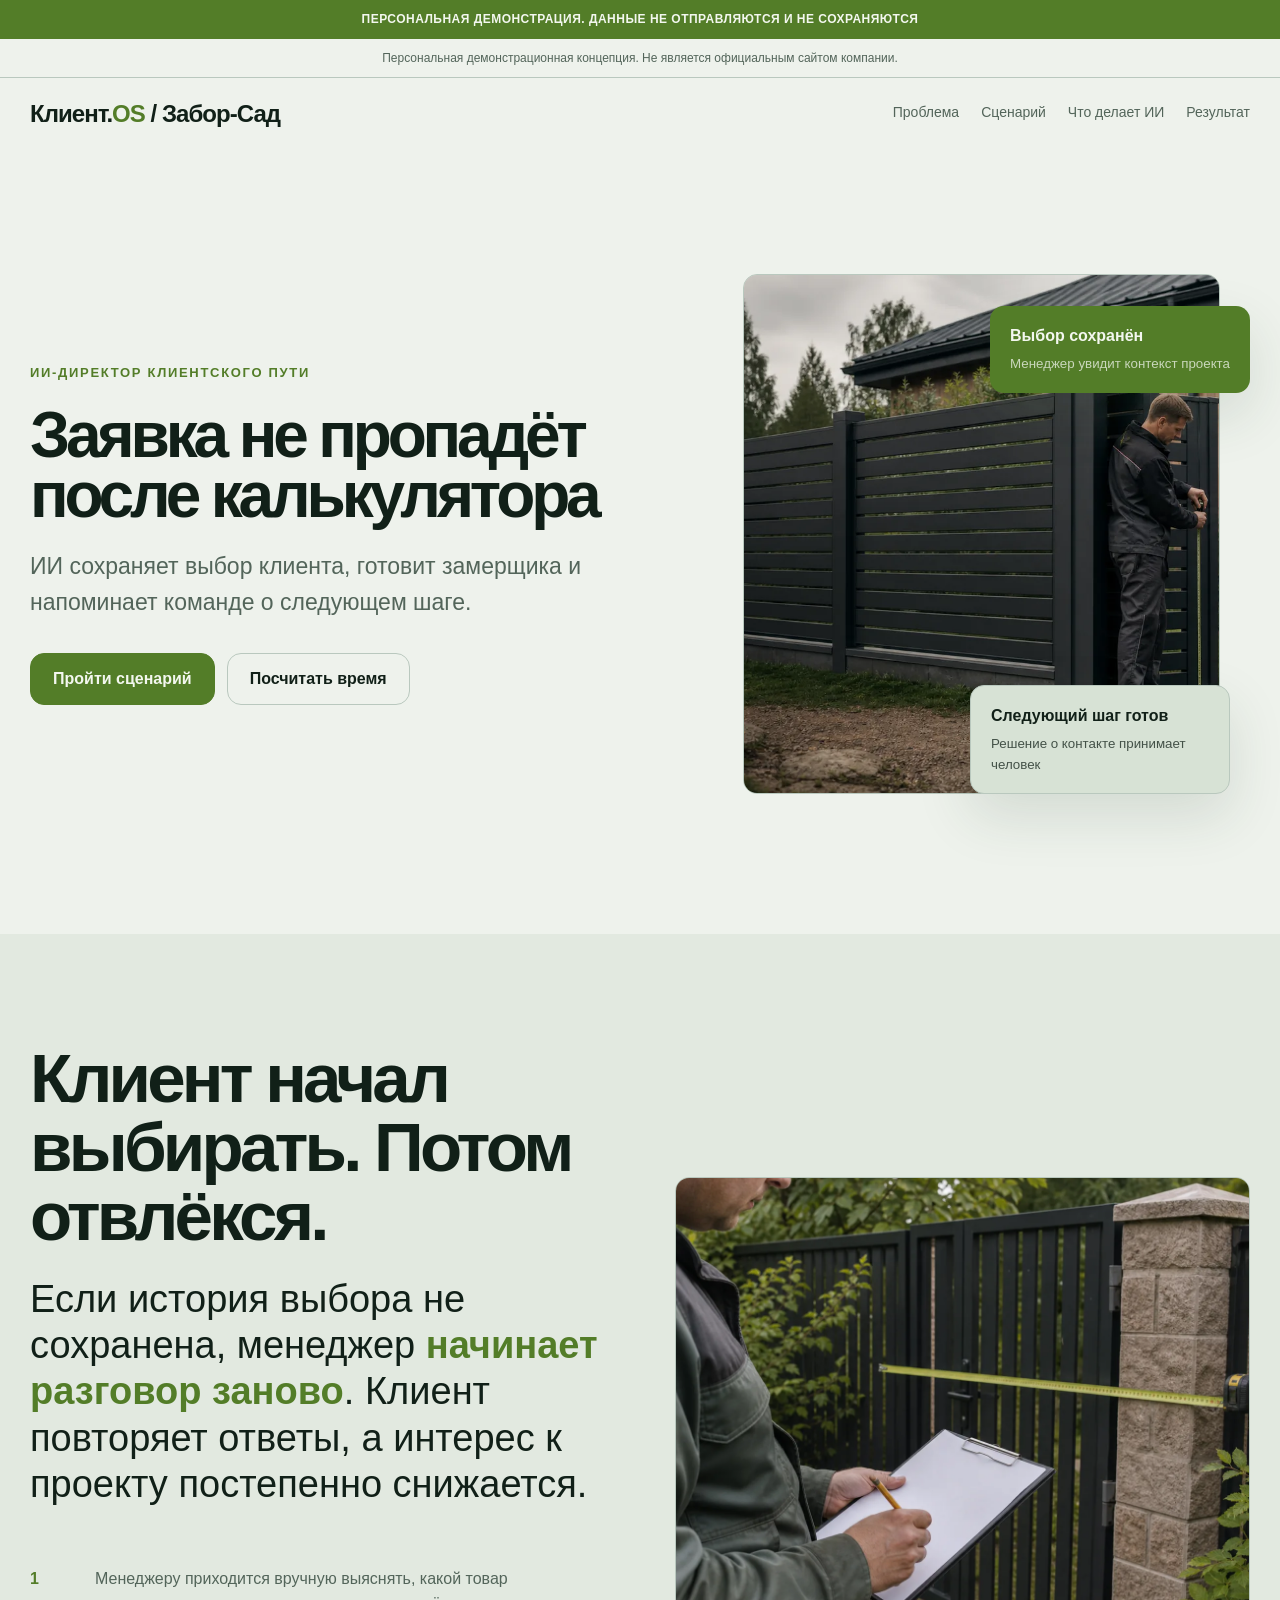
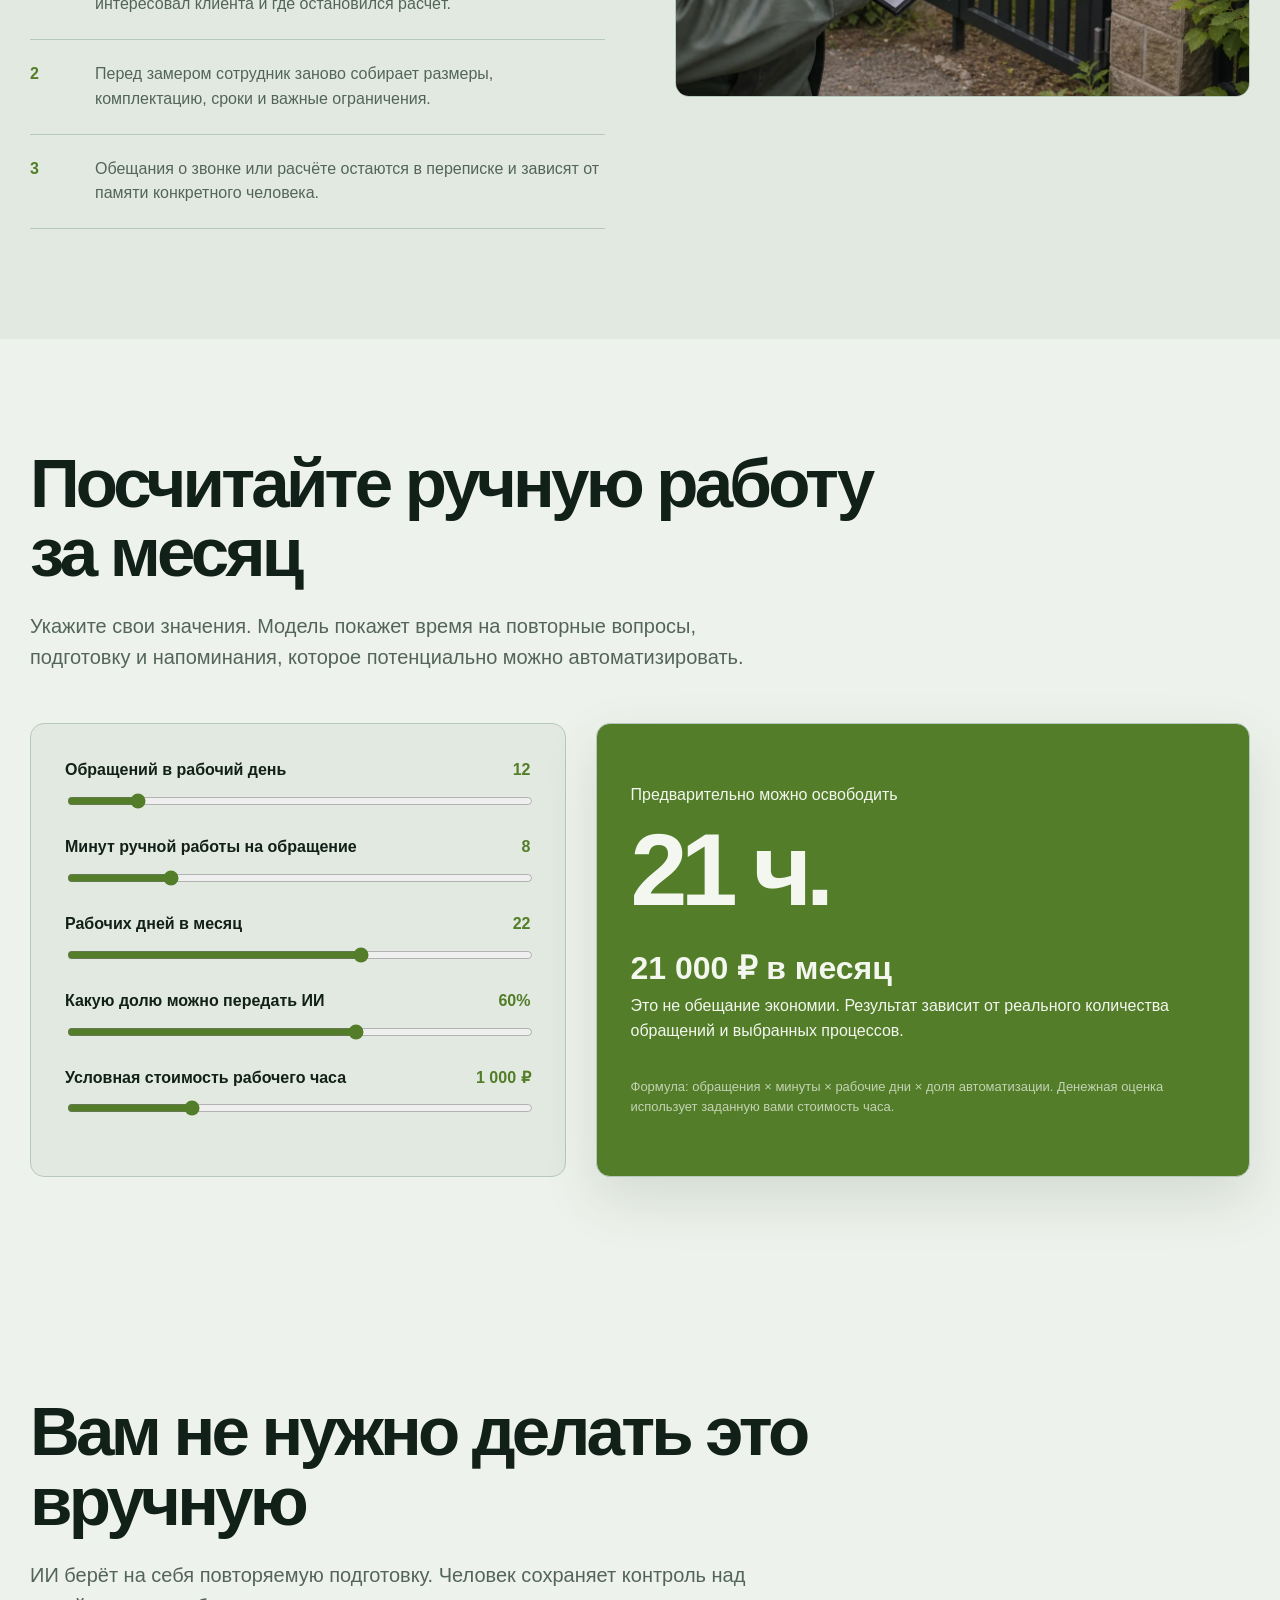
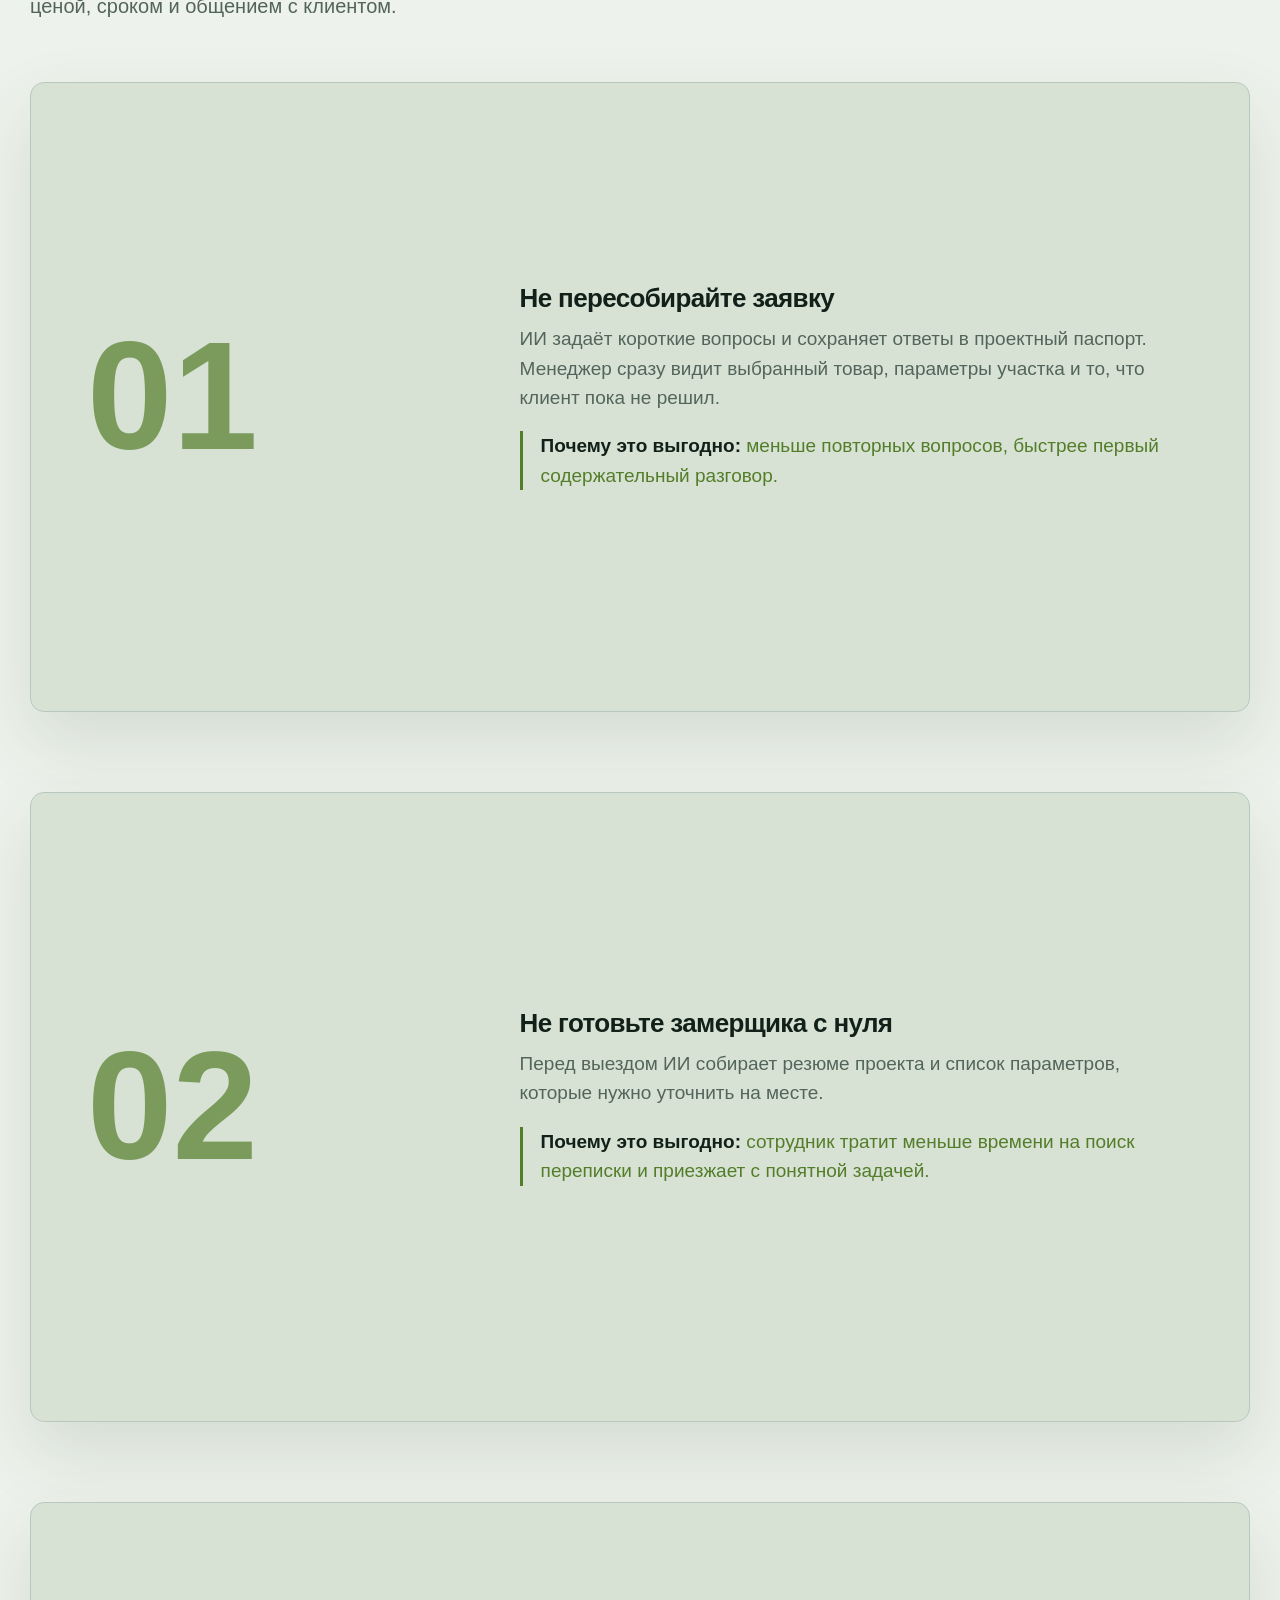
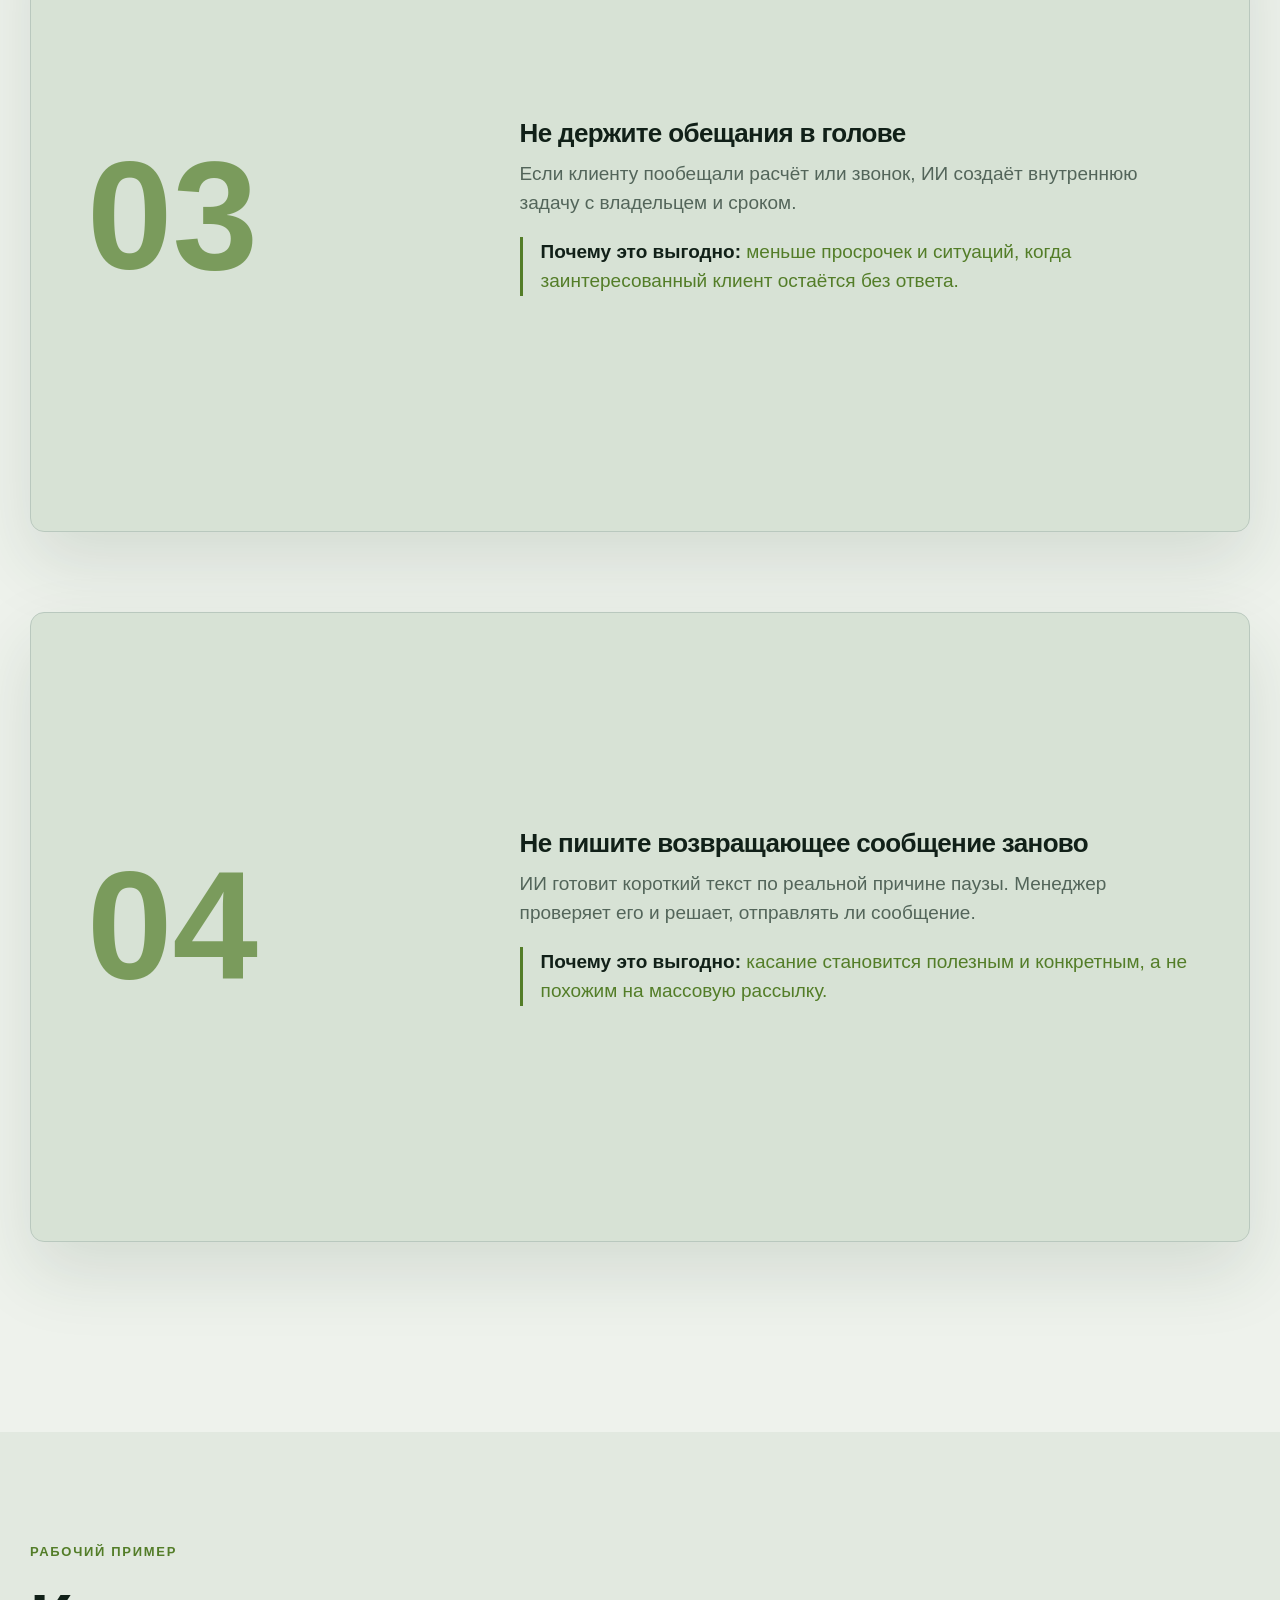
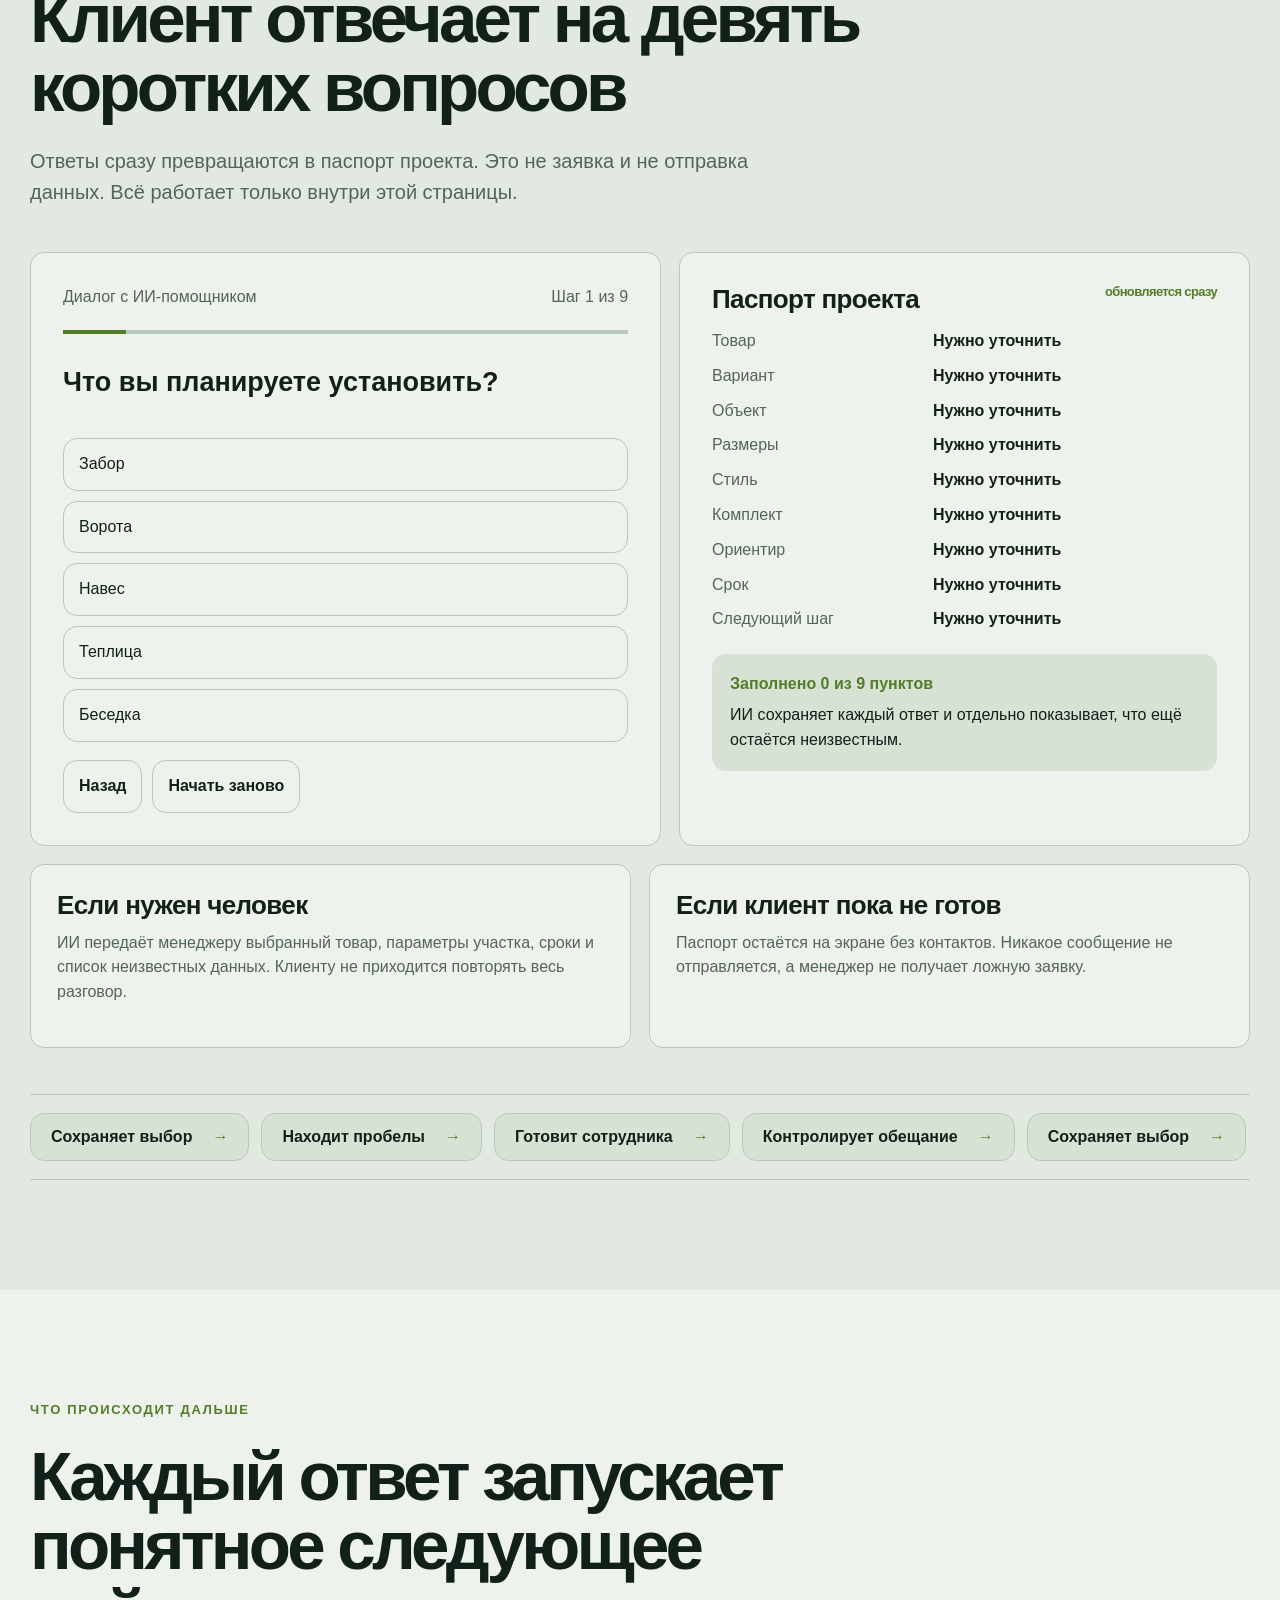
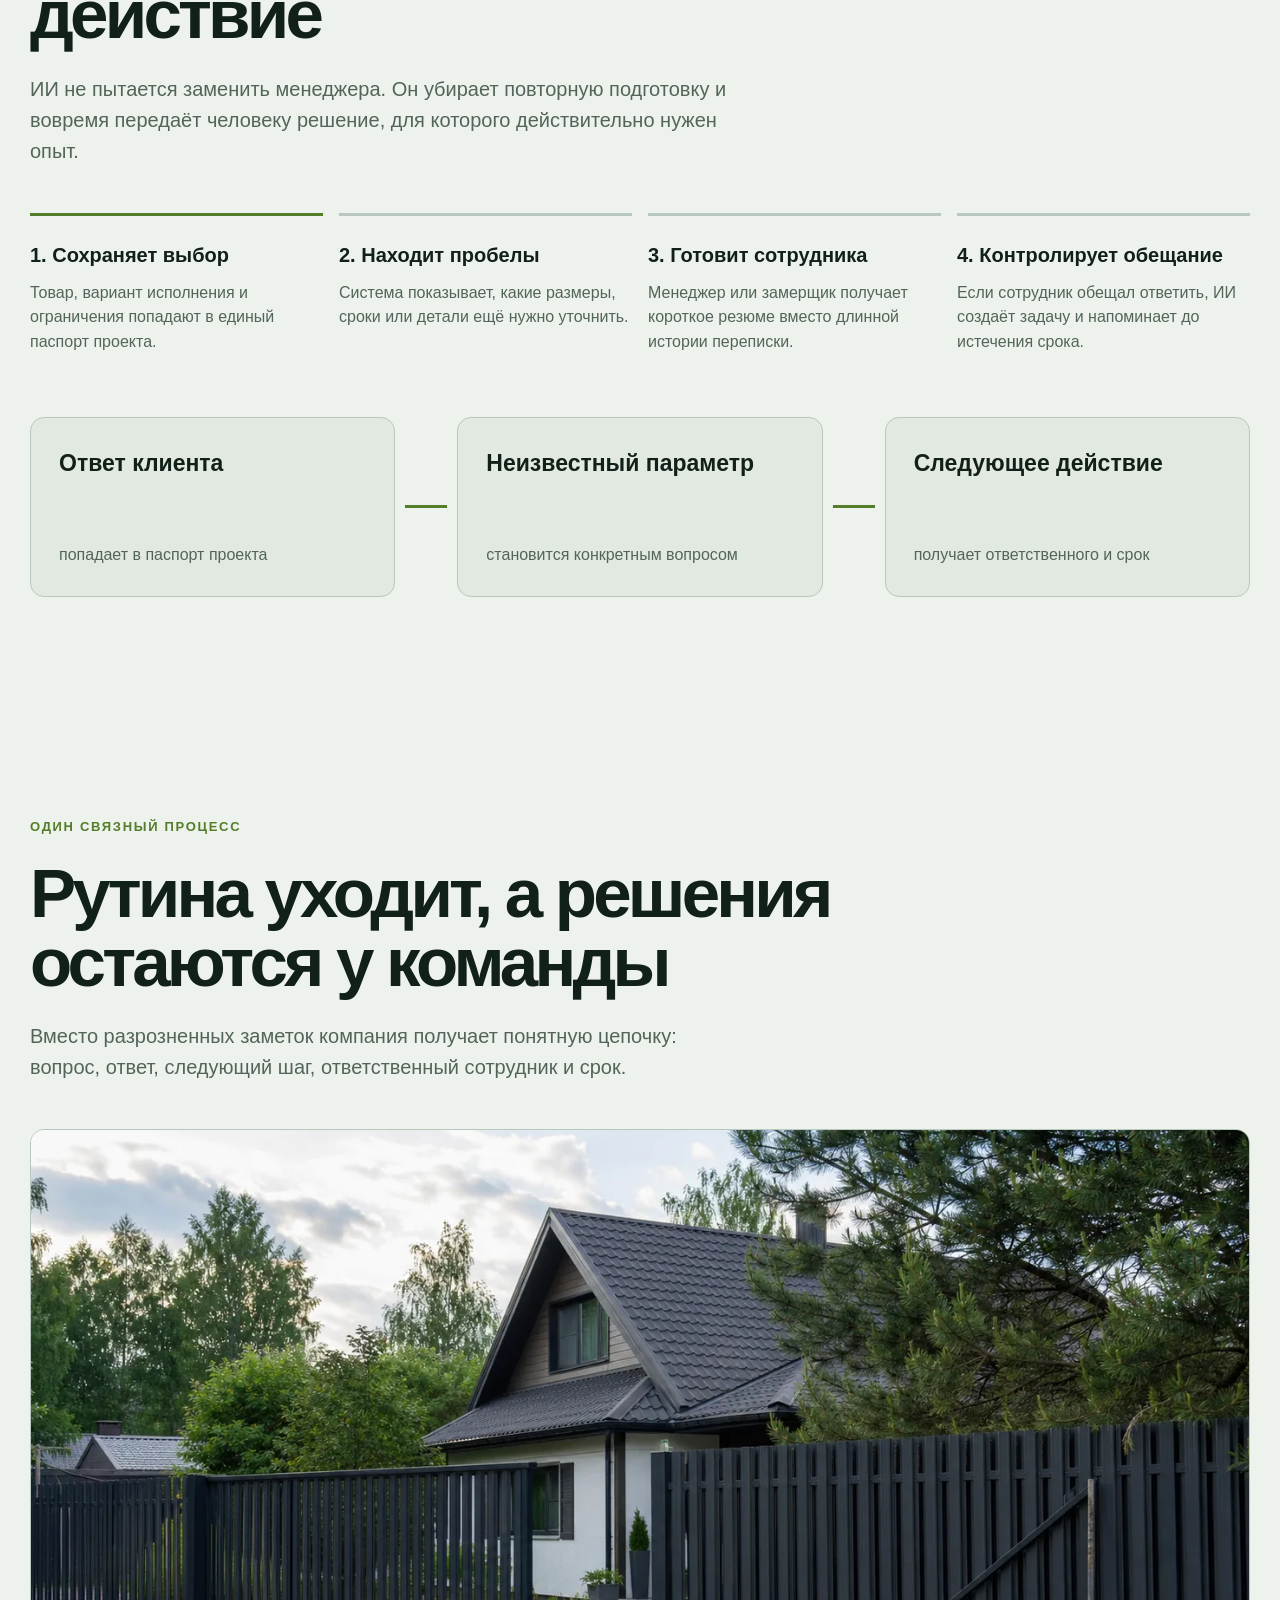
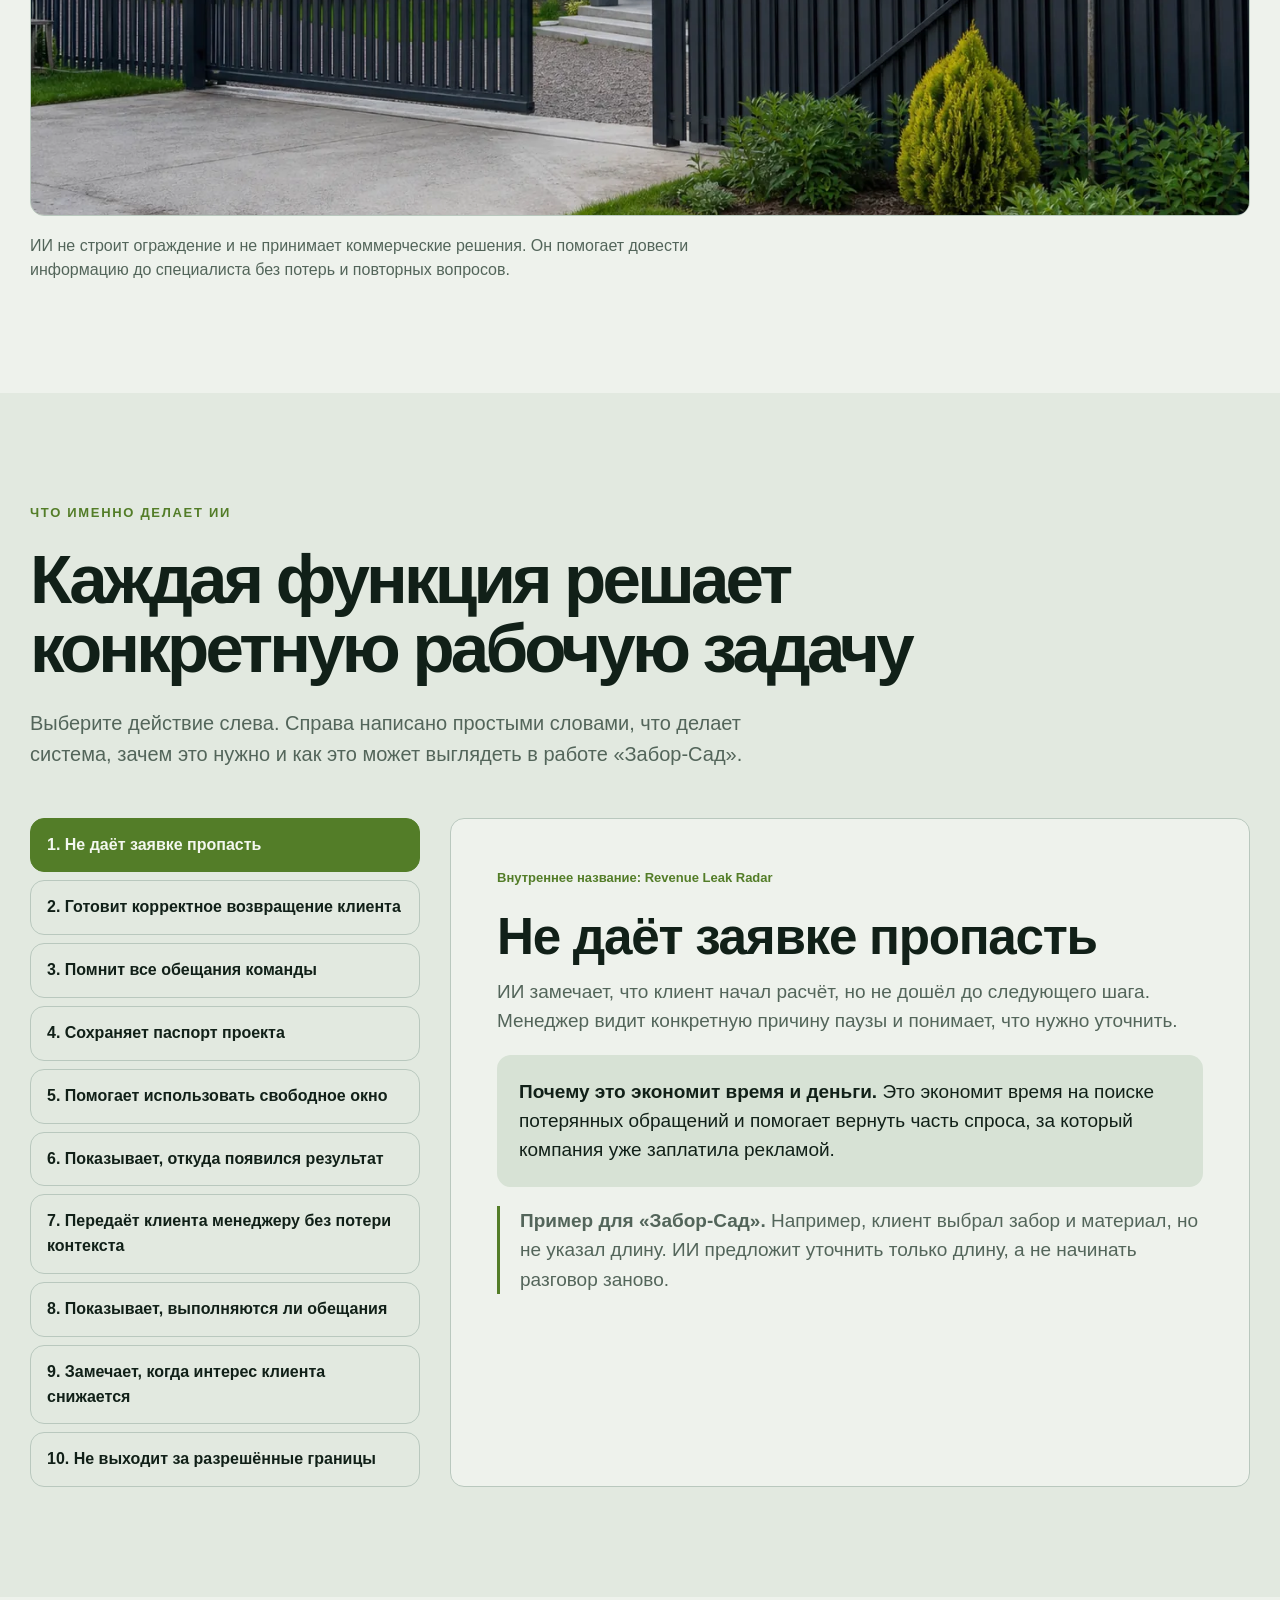
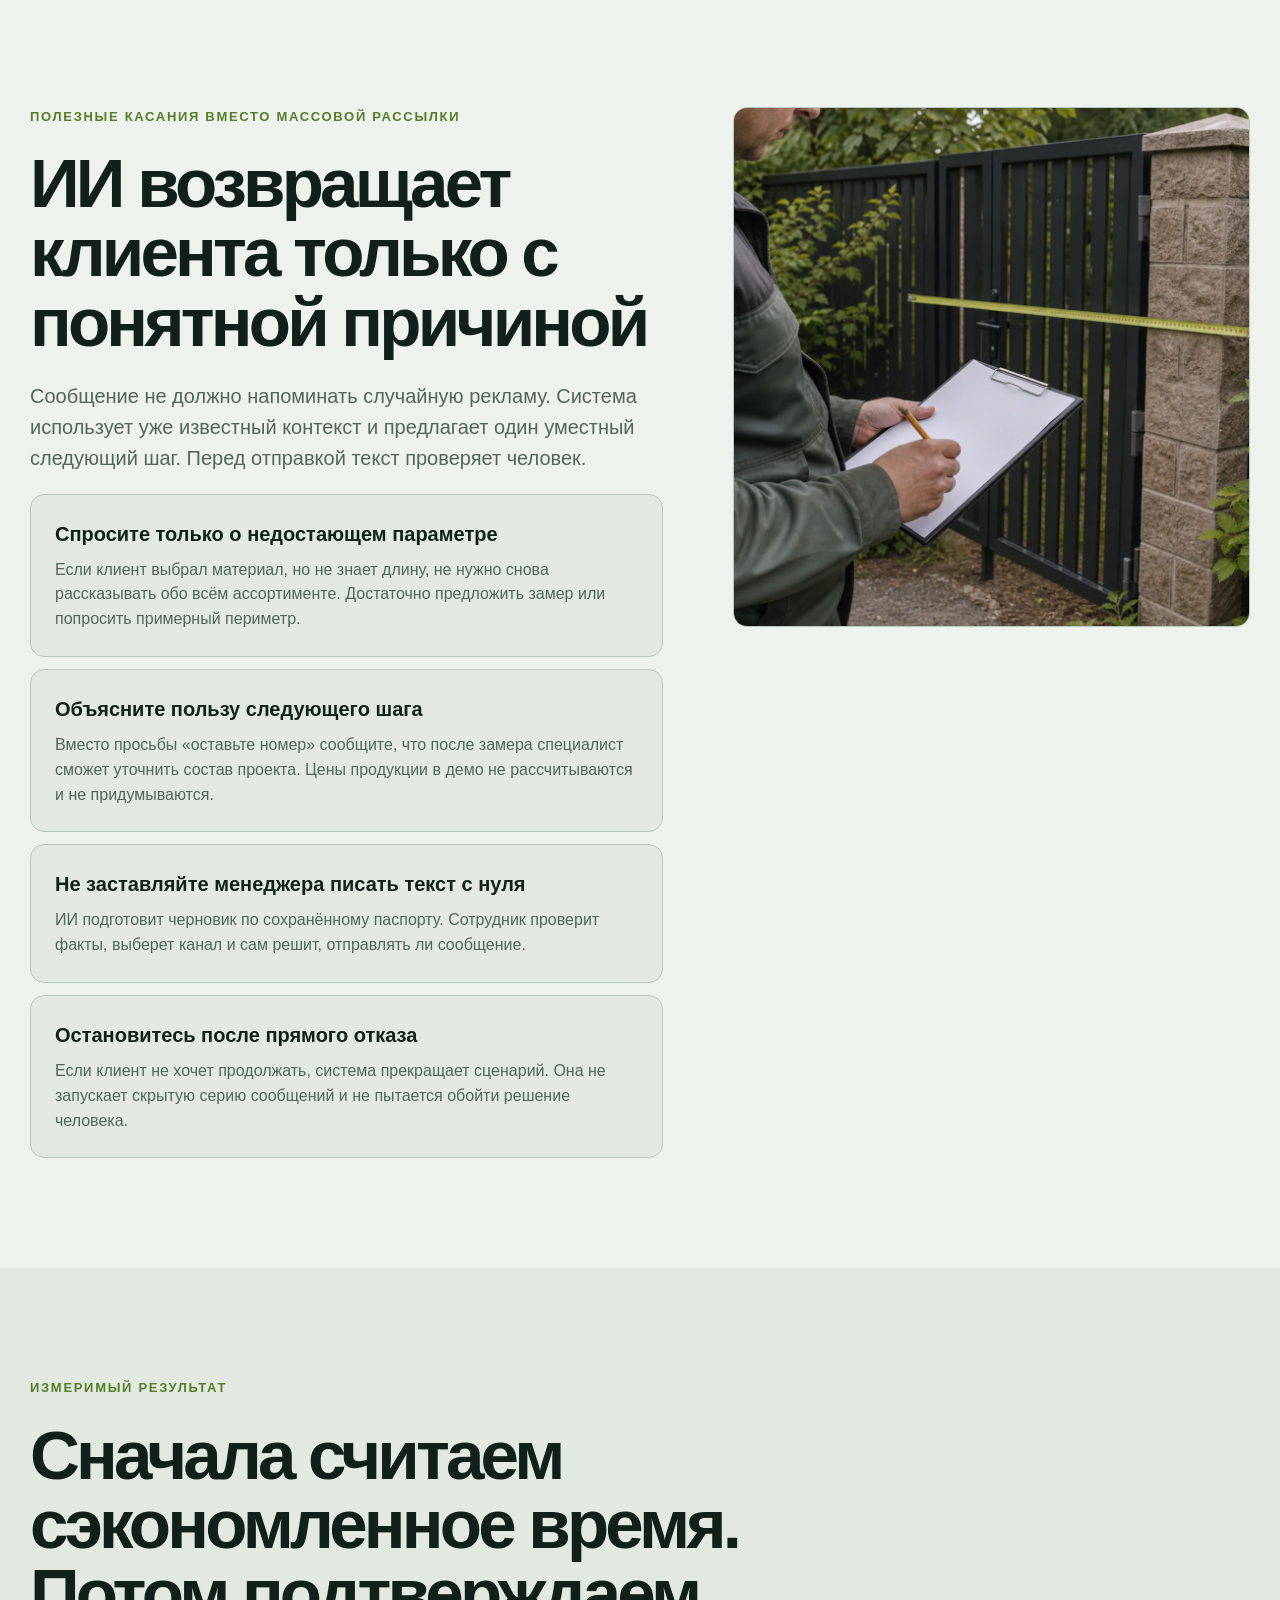
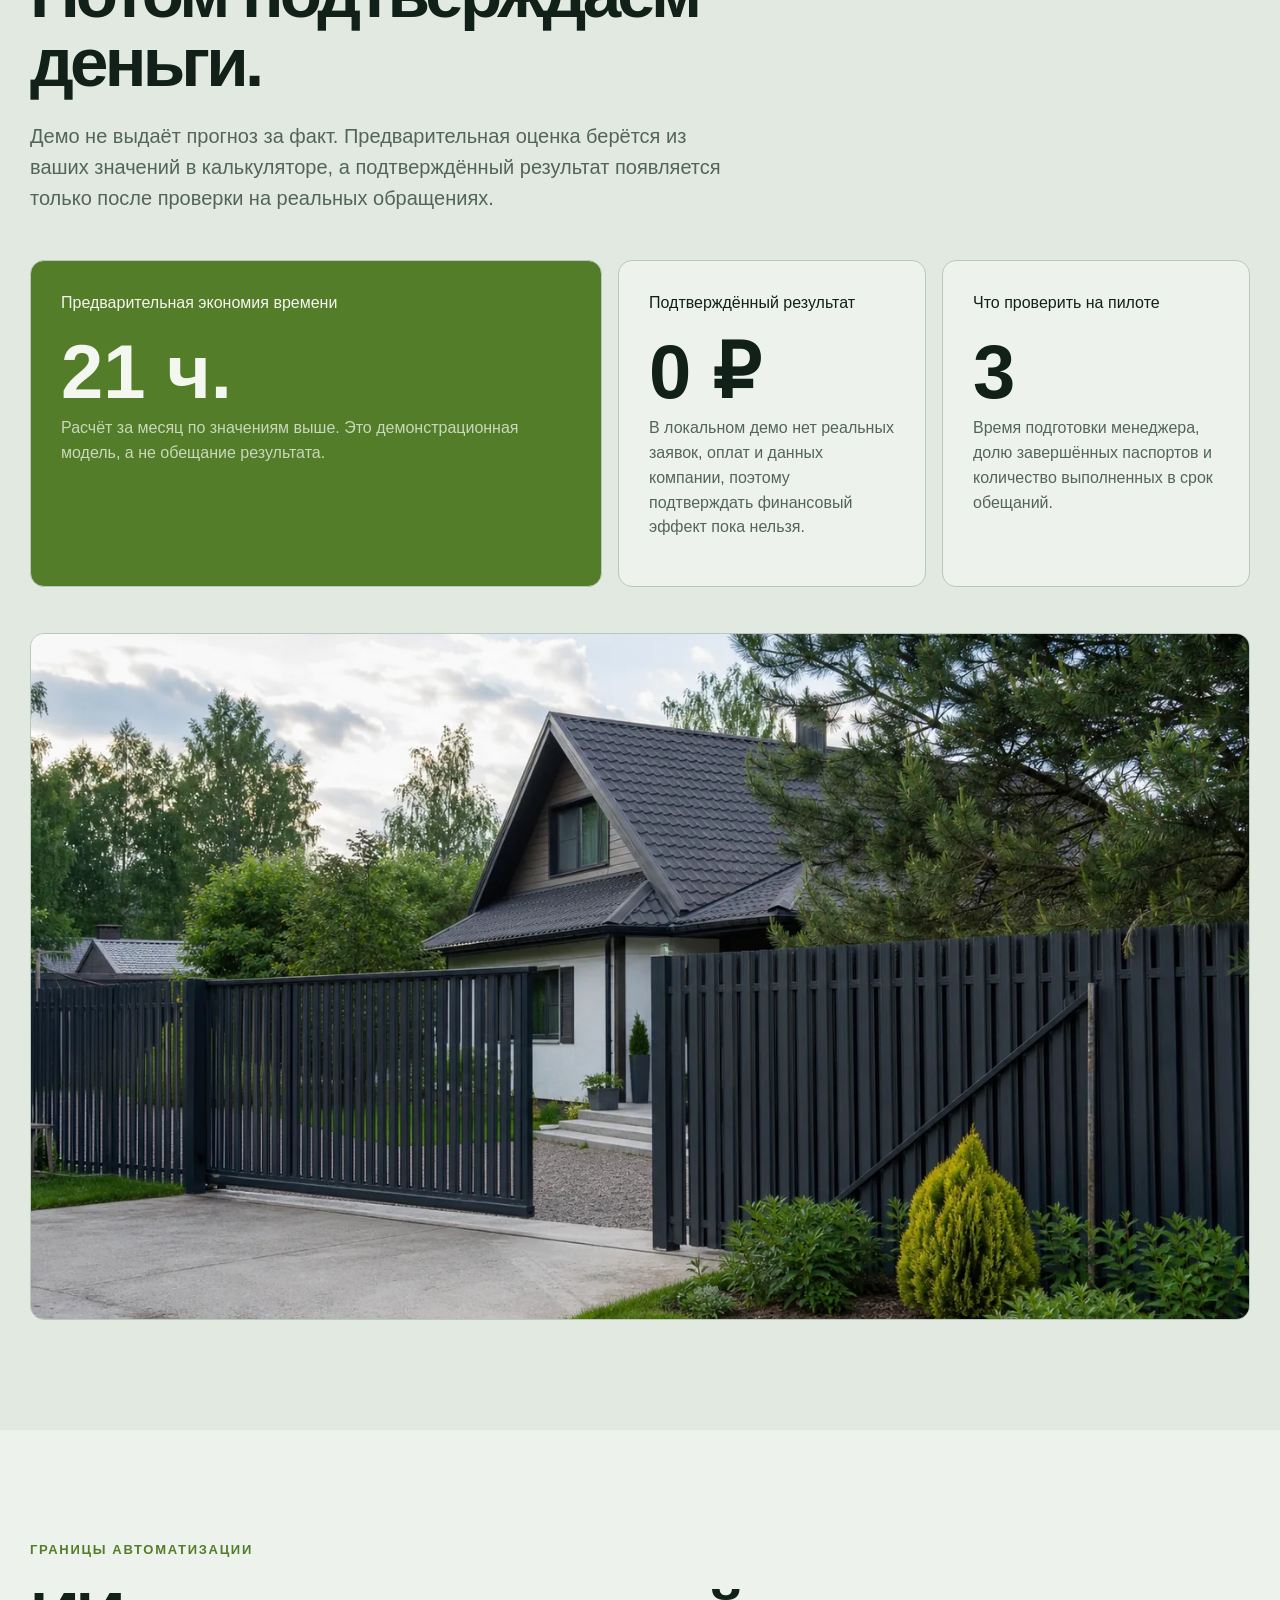
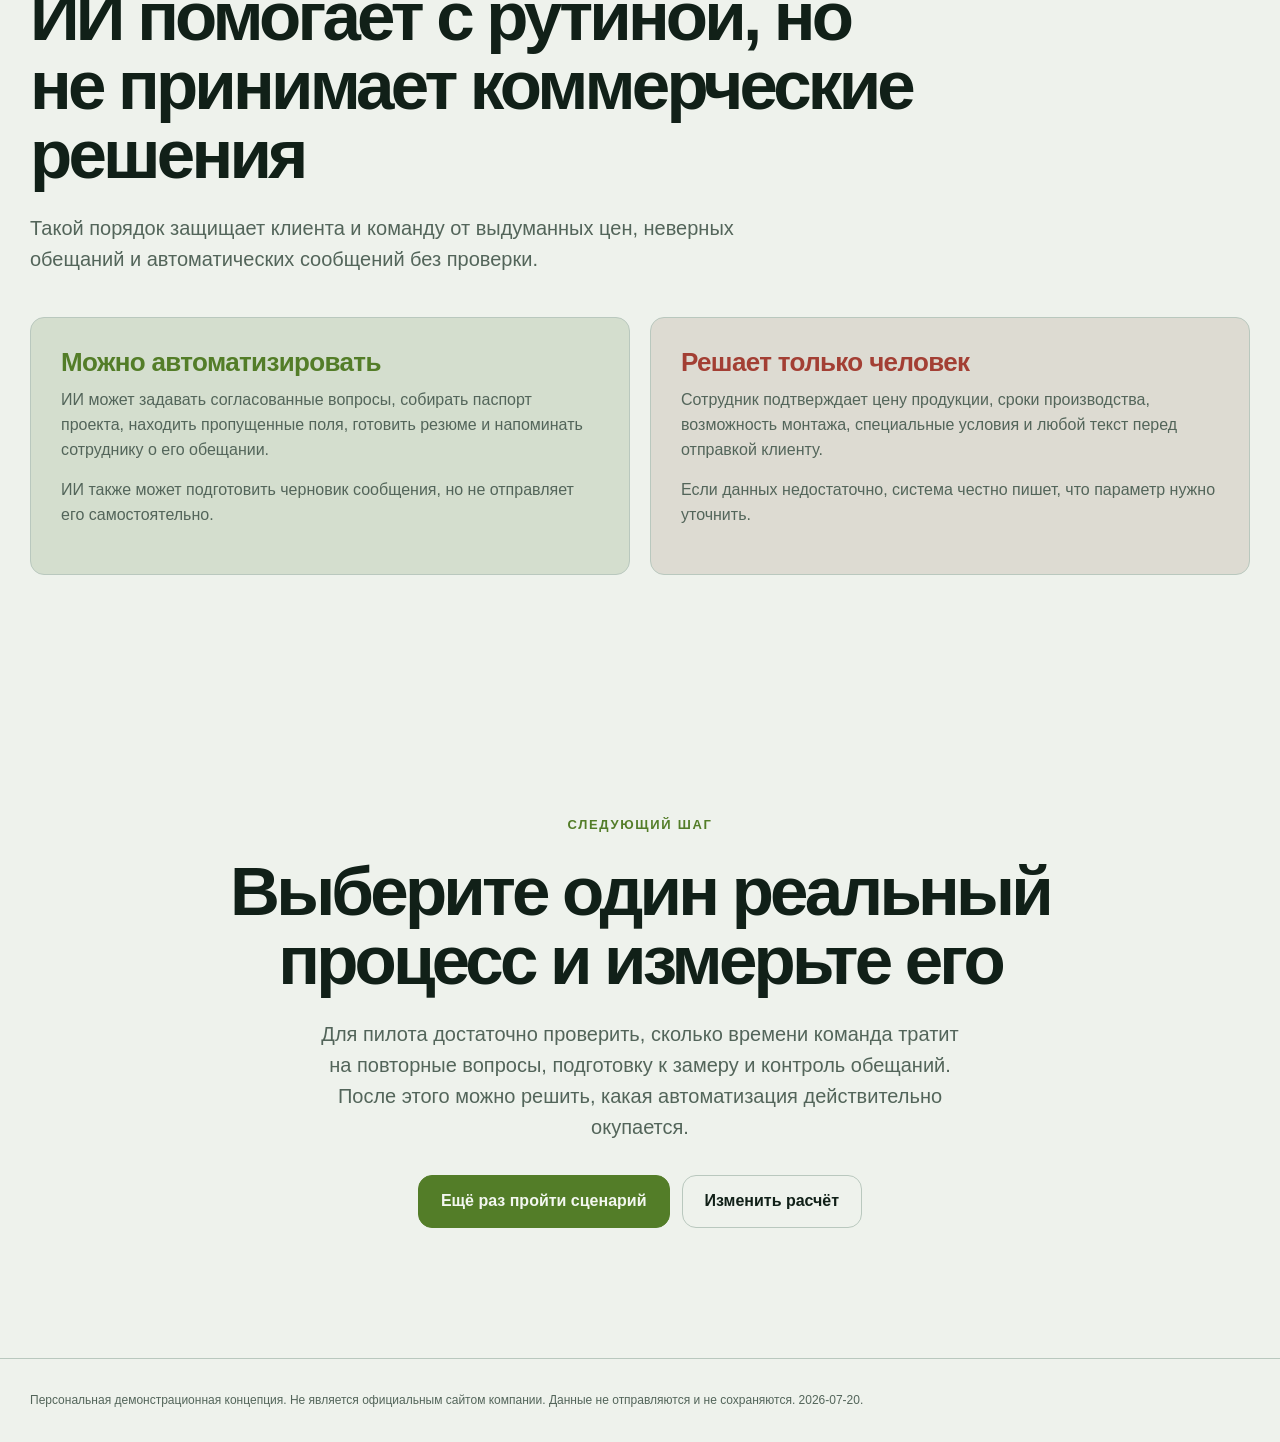
==== commit 15c8ab7a: "Fix Zabor-Sad hero media sizing" ====
--- a/docs/zabor-sad-xwk3mx/index.html
+++ b/docs/zabor-sad-xwk3mx/index.html
@@ -10,6 +10,7 @@
 *{box-sizing:border-box}html{scroll-behavior:smooth}body{margin:0;background:var(--bg);color:var(--ink);font:16px/1.55 Arial,sans-serif;overflow-x:hidden}button,input{font:inherit}button,a{color:inherit}:where(a,button,input):focus-visible{outline:3px solid var(--accent);outline-offset:4px}.wrap{width:min(var(--max),calc(100% - 48px));margin:auto}.draft{padding:10px 20px;background:var(--accent);color:var(--accent-ink);text-align:center;font-size:12px;font-weight:900;letter-spacing:.04em}.personal{padding:10px 20px;text-align:center;border-bottom:1px solid var(--line);font-size:12px;color:var(--muted)}nav{height:70px;display:flex;align-items:center;justify-content:space-between;gap:24px}.brand{font-size:24px;font-weight:900;letter-spacing:-.04em}.brand i{font-style:normal;color:var(--accent)}.navlinks{display:flex;gap:22px}.navlinks a{text-decoration:none;color:var(--muted);font-size:14px}.navlinks a:hover{color:var(--ink)}.scroll-progress{position:fixed;inset:0 auto auto 0;height:4px;width:100%;z-index:5;transform-origin:left;background:var(--accent);animation:page-progress linear;animation-timeline:scroll()}@keyframes page-progress{from{transform:scaleX(0)}to{transform:scaleX(1)}}section{padding:110px 0}.hero{min-height:calc(100dvh - 114px);padding:56px 0 70px;display:grid;align-items:center}.hero-grid{display:grid;grid-template-columns:1.12fr .88fr;gap:68px;align-items:center}.kicker{margin-bottom:22px;color:var(--accent);font-size:13px;font-weight:900;text-transform:uppercase;letter-spacing:.13em}.hero h1{max-width:760px;margin:0 0 24px;font-size:clamp(50px,5vw,70px);line-height:.94;letter-spacing:-.065em}.hero .lead{max-width:650px;margin:0;color:var(--muted);font-size:clamp(18px,2vw,23px)}.actions{display:flex;gap:12px;margin-top:32px}.btn{min-height:50px;padding:13px 22px;border:1px solid var(--line);border-radius:var(--radius);background:transparent;text-decoration:none;font-weight:900;display:inline-flex;align-items:center;justify-content:center;cursor:pointer;transition:transform .2s,border-color .2s,background .2s}.btn.primary{background:var(--accent);border-color:var(--accent);color:var(--accent-ink)}.btn:hover{transform:translateY(-2px);border-color:var(--accent)}.btn:active{transform:scale(.98)}.hero-visual{position:relative;min-height:560px}.media-frame{position:relative;min-height:360px;margin:0;border-radius:var(--radius);overflow:hidden;border:1px solid var(--line);background:var(--surface2);isolation:isolate}.media-frame img{width:100%;height:100%;position:absolute;inset:0;object-fit:cover;transform:scale(1.025)}.media-frame.tall{min-height:520px}.media-frame.wide{min-height:520px;aspect-ratio:16/9}.media-sheen{position:absolute;inset:0;background:linear-gradient(135deg,transparent 40%,color-mix(in srgb,var(--accent) 16%,transparent) 54%,transparent 66%);transform:translateX(-120%);mix-blend-mode:screen}.hero-visual .media-frame{position:absolute;inset:20px 30px 80px 0}.float-note{position:absolute;max-width:260px;padding:18px 20px;border-radius:var(--radius);background:var(--accent);color:var(--accent-ink);font-weight:900;box-shadow:0 22px 55px #0005}.float-note.one{right:0;top:52px;animation:float-one 5.4s ease-in-out infinite}.float-note.two{right:20px;bottom:20px;background:var(--surface2);color:var(--ink);border:1px solid var(--line);animation:float-two 6.2s ease-in-out infinite}.float-note small{display:block;margin-top:5px;font-weight:500;color:inherit;opacity:.74}@keyframes float-one{50%{transform:translateY(-12px) rotate(1.5deg)}}@keyframes float-two{50%{transform:translateY(10px) rotate(-1deg)}}@keyframes media-breathe{to{transform:scale(1.075)}}@keyframes sheen-pass{0%,62%{transform:translateX(-120%)}82%,100%{transform:translateX(120%)}}h2{max-width:900px;margin:0 0 24px;font-size:clamp(38px,5.4vw,70px);line-height:1;letter-spacing:-.055em}h3{margin:0 0 12px;font-size:26px;line-height:1.08;letter-spacing:-.025em}p{margin-top:0}.section-lead{max-width:720px;color:var(--muted);font-size:20px}.problem{background:var(--surface)}.problem-grid{display:grid;grid-template-columns:1fr 1fr;gap:70px;align-items:center}.problem-copy{font-size:clamp(24px,3vw,38px);line-height:1.22}.problem-copy strong{color:var(--accent)}.problem .media-frame{min-height:520px}.manual-row{display:grid;grid-template-columns:45px 1fr;gap:20px;padding:22px 0;border-bottom:1px solid var(--line)}.manual-row span{color:var(--accent);font-weight:900}.manual-row p{margin:0;color:var(--muted)}.calculator{display:grid;grid-template-columns:.9fr 1.1fr;gap:30px;margin-top:50px}.calc-inputs,.calc-result{padding:34px;border-radius:var(--radius);background:var(--surface);border:1px solid var(--line)}.range-row{display:grid;grid-template-columns:1fr auto;gap:8px;margin:0 0 24px}.range-row label{font-weight:800}.range-row output{color:var(--accent);font-weight:900}.range-row input{grid-column:1/3;width:100%;accent-color:var(--accent)}.calc-result{background:var(--accent);color:var(--accent-ink);display:grid;align-content:center}.calc-result .big{font-size:clamp(54px,8vw,104px);line-height:.9;font-weight:900;letter-spacing:-.065em}.calc-result .money{margin-top:28px;font-size:32px;font-weight:900}.formula{margin-top:18px;font-size:13px;opacity:.7}.stack-intro{margin-bottom:60px}.sticky-stack{position:relative}.stack-card{position:sticky;top:24px;min-height:70vh;margin-bottom:80px;padding:56px;border-radius:var(--radius);border:1px solid var(--line);background:var(--surface2);box-shadow:0 30px 70px #0005;display:grid;grid-template-columns:.7fr 1.3fr;gap:70px;align-items:center;transition:transform .45s cubic-bezier(.16,1,.3,1),border-color .3s}.stack-card:hover{transform:translateY(-6px) rotate(.25deg);border-color:color-mix(in srgb,var(--accent) 45%,var(--line))}.stack-card:nth-child(2){top:44px}.stack-card:nth-child(3){top:64px}.stack-card:nth-child(4){top:84px}.stack-card .index{font-size:clamp(80px,12vw,170px);line-height:.8;color:color-mix(in srgb,var(--accent) 70%,transparent);font-weight:900}.stack-card p{color:var(--muted);font-size:19px}.stack-card strong{color:var(--ink)}.stack-card .benefit{padding-left:18px;border-left:3px solid var(--accent);color:var(--accent)}
 .dialog-section{background:var(--surface)}.dialog-shell{display:grid;grid-template-columns:1.05fr .95fr;gap:18px;margin-top:44px}.dialog,.passport{padding:32px;border-radius:var(--radius);background:var(--bg);border:1px solid var(--line)}.dialog-head{display:flex;justify-content:space-between;gap:20px;margin-bottom:20px;color:var(--muted)}.progress{height:4px;background:var(--line);margin-bottom:28px;overflow:hidden}.progress i{display:block;width:11%;height:100%;background:var(--accent);transition:width .3s}.question{min-height:76px;font-size:27px;font-weight:900}.options{display:grid;gap:10px}.options button,.control{min-height:50px;padding:13px 15px;border-radius:var(--radius);border:1px solid var(--line);background:transparent;text-align:left;cursor:pointer}.options button:hover,.control:hover{border-color:var(--accent);background:color-mix(in srgb,var(--accent) 9%,transparent)}.dialog-nav{display:flex;gap:10px;margin-top:18px}.control{font-weight:800}.passport h3{display:flex;justify-content:space-between;gap:16px}.passport h3 span{color:var(--accent);font-size:13px}.passport dl{display:grid;grid-template-columns:1fr 1.4fr;gap:10px 18px}.passport dt{color:var(--muted)}.passport dd{margin:0;font-weight:800}.advisor{margin-top:22px;padding:18px;border-radius:var(--radius);background:var(--surface2)}.advisor b{display:block;margin-bottom:6px;color:var(--accent)}.handoff{display:grid;grid-template-columns:1fr 1fr;gap:18px;margin-top:18px}.handoff article{padding:26px;border-radius:var(--radius);background:var(--bg);border:1px solid var(--line)}.handoff article p{color:var(--muted)}.route{display:grid;grid-template-columns:repeat(4,1fr);gap:16px;margin-top:46px}.route article{padding-top:24px;border-top:3px solid var(--line)}.route article.active{border-color:var(--accent)}.route p{color:var(--muted)}.route b{display:block;margin-bottom:10px;font-size:20px}.image-pair{display:grid;grid-template-columns:1fr 1fr;gap:18px;margin-top:46px}.process-image{margin-top:46px}.functions-section{background:var(--surface)}.function-layout{display:grid;grid-template-columns:390px 1fr;gap:30px;margin-top:48px}.function-nav{display:grid;gap:8px;align-content:start}.function-nav button{min-height:54px;padding:14px 16px;border-radius:var(--radius);border:1px solid var(--line);background:transparent;text-align:left;font-weight:800;cursor:pointer}.function-nav button.active{background:var(--accent);border-color:var(--accent);color:var(--accent-ink)}.function-detail{min-height:590px;padding:46px;border-radius:var(--radius);background:var(--bg);border:1px solid var(--line);display:flex;flex-direction:column;justify-content:space-between}.function-detail .tech{color:var(--accent);font-size:13px;font-weight:900}.function-detail h3{max-width:700px;margin-top:20px;font-size:clamp(34px,4vw,54px)}.function-detail p{max-width:760px;color:var(--muted);font-size:19px}.function-detail .saving{padding:22px;border-radius:var(--radius);background:var(--surface2);color:var(--ink)}.function-detail .example{margin-top:18px;padding-left:20px;border-left:3px solid var(--accent)}.function-detail .unused-media{min-height:260px;margin-top:28px}.marketing-grid{display:grid;grid-template-columns:1.1fr .9fr;gap:70px;align-items:start}.tips{display:grid;gap:12px}.tip{padding:24px;border-radius:var(--radius);background:var(--surface);border:1px solid var(--line)}.tip b{display:block;margin-bottom:8px;font-size:20px}.tip p{margin:0;color:var(--muted)}.marketing-grid .unused-media{position:sticky;top:30px;min-height:580px}.results-section{background:var(--surface)}.result-grid{display:grid;grid-template-columns:1.3fr .7fr .7fr;gap:16px;margin-top:46px}.result{min-height:280px;padding:30px;border-radius:var(--radius);background:var(--bg);border:1px solid var(--line)}.result.primary{background:var(--accent);color:var(--accent-ink)}.result strong{display:block;margin:22px 0 10px;font-size:clamp(42px,6vw,76px);line-height:.9}.result p{color:var(--muted)}.result.primary p{color:inherit;opacity:.74}.boundaries{display:grid;grid-template-columns:1fr 1fr;gap:20px;margin-top:42px}.boundary{padding:30px;border-radius:var(--radius);border:1px solid var(--line)}.boundary.good{background:color-mix(in srgb,var(--accent) 10%,var(--surface))}.boundary.stop{background:color-mix(in srgb,var(--danger) 8%,var(--surface))}.boundary h3{color:var(--accent)}.boundary.stop h3{color:var(--danger)}.boundary p{color:var(--muted)}.final{padding:130px 0;text-align:center}.final h2{margin-inline:auto}.final p{max-width:660px;margin:0 auto;color:var(--muted);font-size:20px}.footer{padding:32px 0;border-top:1px solid var(--line);color:var(--muted);font-size:12px}.reveal{opacity:0;transform:translateY(24px);transition:opacity .7s cubic-bezier(.16,1,.3,1),transform .7s cubic-bezier(.16,1,.3,1)}.reveal.visible{opacity:1;transform:none}
 .options button,.control{transition:transform .2s,border-color .2s,background .2s}.options button:hover,.control:hover{transform:translateX(4px)}.passport dd{transition:color .25s,transform .25s}.flow-band{margin-top:46px;overflow:hidden;border-block:1px solid var(--line);background:var(--surface)}.flow-track{display:flex;width:max-content;gap:12px;padding:18px 0}.flow-track span{display:flex;align-items:center;min-height:48px;padding:0 20px;border-radius:var(--radius);background:var(--surface2);border:1px solid var(--line);font-weight:900;white-space:nowrap}.flow-track span::after{content:'→';margin-left:20px;color:var(--accent)}.signal-map{display:grid;grid-template-columns:1fr 42px 1fr 42px 1fr;gap:10px;align-items:stretch;margin-top:46px}.signal-map article{min-height:180px;padding:28px;border:1px solid var(--line);border-radius:var(--radius);background:var(--surface);display:flex;flex-direction:column;justify-content:space-between}.signal-map b{font-size:23px}.signal-map span{color:var(--muted)}.signal-map i{align-self:center;height:3px;background:var(--accent);transform-origin:left}.visual-caption{max-width:760px;margin:18px 0 0;color:var(--muted)}.reveal.pop{transform:translateY(30px) scale(.97)}.reveal.from-left{transform:translateX(-28px)}.reveal.from-right{transform:translateX(28px)}.reveal.visible{transform:none}.tip,.result,.boundary,.handoff article,.route article{transition:transform .35s cubic-bezier(.16,1,.3,1),border-color .3s}.tip:hover,.result:hover,.boundary:hover,.handoff article:hover,.route article:hover{transform:translateY(-5px);border-color:color-mix(in srgb,var(--accent) 45%,var(--line))}@keyframes connector-pulse{0%,100%{transform:scaleX(.2);opacity:.4}50%{transform:scaleX(1);opacity:1}}@keyframes flow-move{to{transform:translateX(calc(-50% - 6px))}}@media(prefers-reduced-motion:no-preference){.media-frame img{animation:media-breathe 12s ease-in-out infinite alternate}.media-sheen{animation:sheen-pass 8s ease-in-out infinite}.flow-track{animation:flow-move 24s linear infinite}.signal-map i{animation:connector-pulse 2.8s ease-in-out infinite}}
+.hero-visual .media-frame{aspect-ratio:auto}
 @media(prefers-color-scheme:light){:root{--bg:#eef2ec;--surface:#e2e9e0;--surface2:#d7e2d5;--ink:#112018;--muted:#53655a;--line:#b9c8be;--accent:#537d28;--accent-ink:#f3f7ef;--danger:#a33f34;color-scheme:light}.float-note,.calc-result{box-shadow:0 22px 55px #23402a22}.stack-card{box-shadow:0 30px 70px #23402a20}}
 @media(max-width:850px){.wrap{width:min(var(--max),calc(100% - 24px))}.navlinks{display:none}.hero{min-height:auto;padding-top:38px}.hero-grid,.problem-grid,.calculator,.dialog-shell,.function-layout,.marketing-grid{grid-template-columns:1fr;gap:34px}.hero h1{font-size:52px}.hero-visual{min-height:460px}.problem .media-frame{min-height:390px}.stack-card{position:relative;top:auto!important;min-height:auto;margin-bottom:18px;padding:30px;grid-template-columns:1fr;gap:30px}.stack-card .index{font-size:90px}.handoff,.boundaries{grid-template-columns:1fr}.route{grid-template-columns:1fr 1fr}.function-nav{display:flex;overflow:auto;scroll-snap-type:x mandatory;padding-bottom:8px}.function-nav button{min-width:250px;scroll-snap-align:start}.function-detail{min-height:auto;padding:30px}.marketing-grid .media-frame{position:relative;top:auto;min-height:420px}.result-grid{grid-template-columns:1fr 1fr}.result.primary{grid-column:1/3}.signal-map{grid-template-columns:1fr}.signal-map i{width:3px;height:32px;justify-self:center;transform-origin:top}}
 @media(max-width:520px){section{padding:78px 0}.hero h1{font-size:43px}.hero .lead,.section-lead{font-size:18px}.actions{flex-direction:column}.btn{width:100%}.hero-visual{min-height:390px}.hero-visual .media-frame{inset:10px 0 70px}.float-note{max-width:220px;padding:14px}.float-note.one{right:0;top:36px}.float-note.two{right:0}.calc-inputs,.calc-result,.dialog,.passport,.function-detail{padding:22px}.calc-result .big{font-size:58px}.stack-card{padding:24px}.question{font-size:23px}.passport dl{grid-template-columns:1fr}.passport dd{margin-bottom:8px}.route,.result-grid{grid-template-columns:1fr}.result.primary{grid-column:auto}.function-nav button{min-width:220px}.function-detail h3{font-size:34px}.media-frame.wide,.media-frame.tall{min-height:330px}.final{padding:90px 0}}
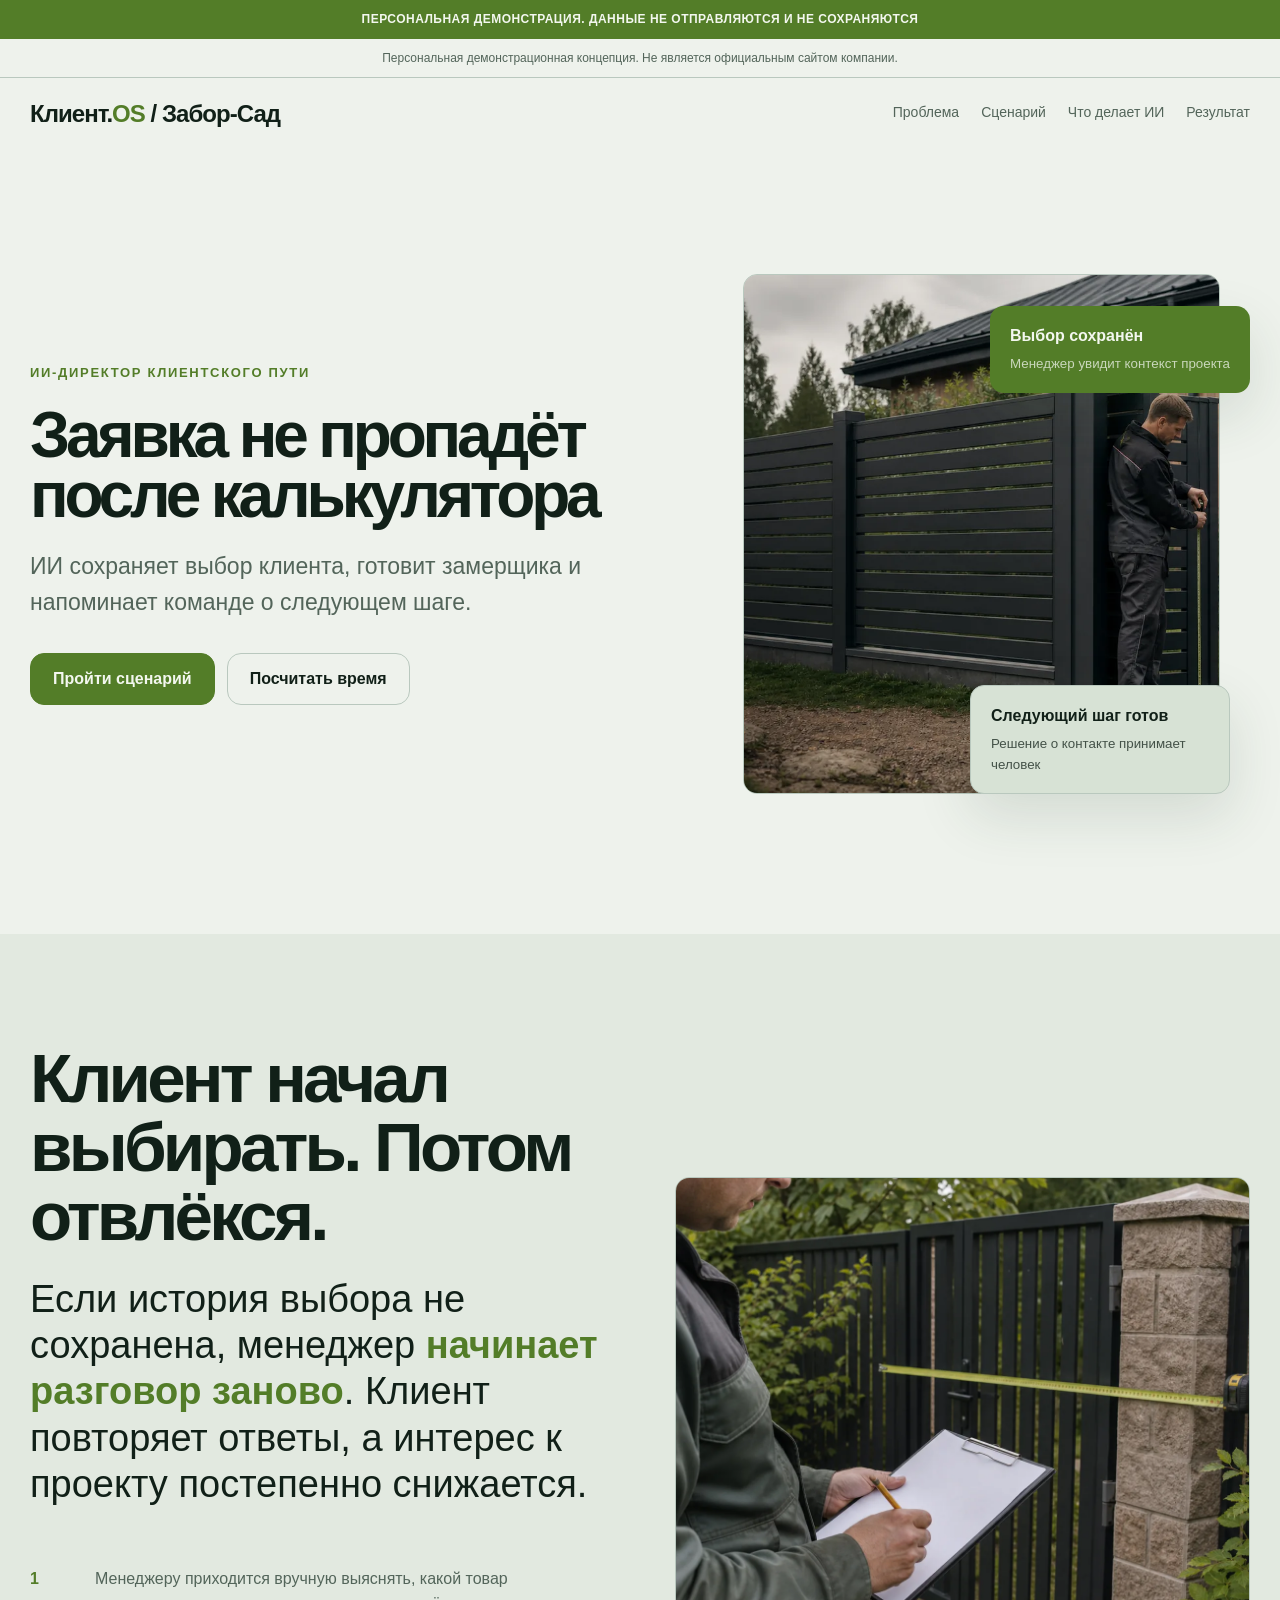
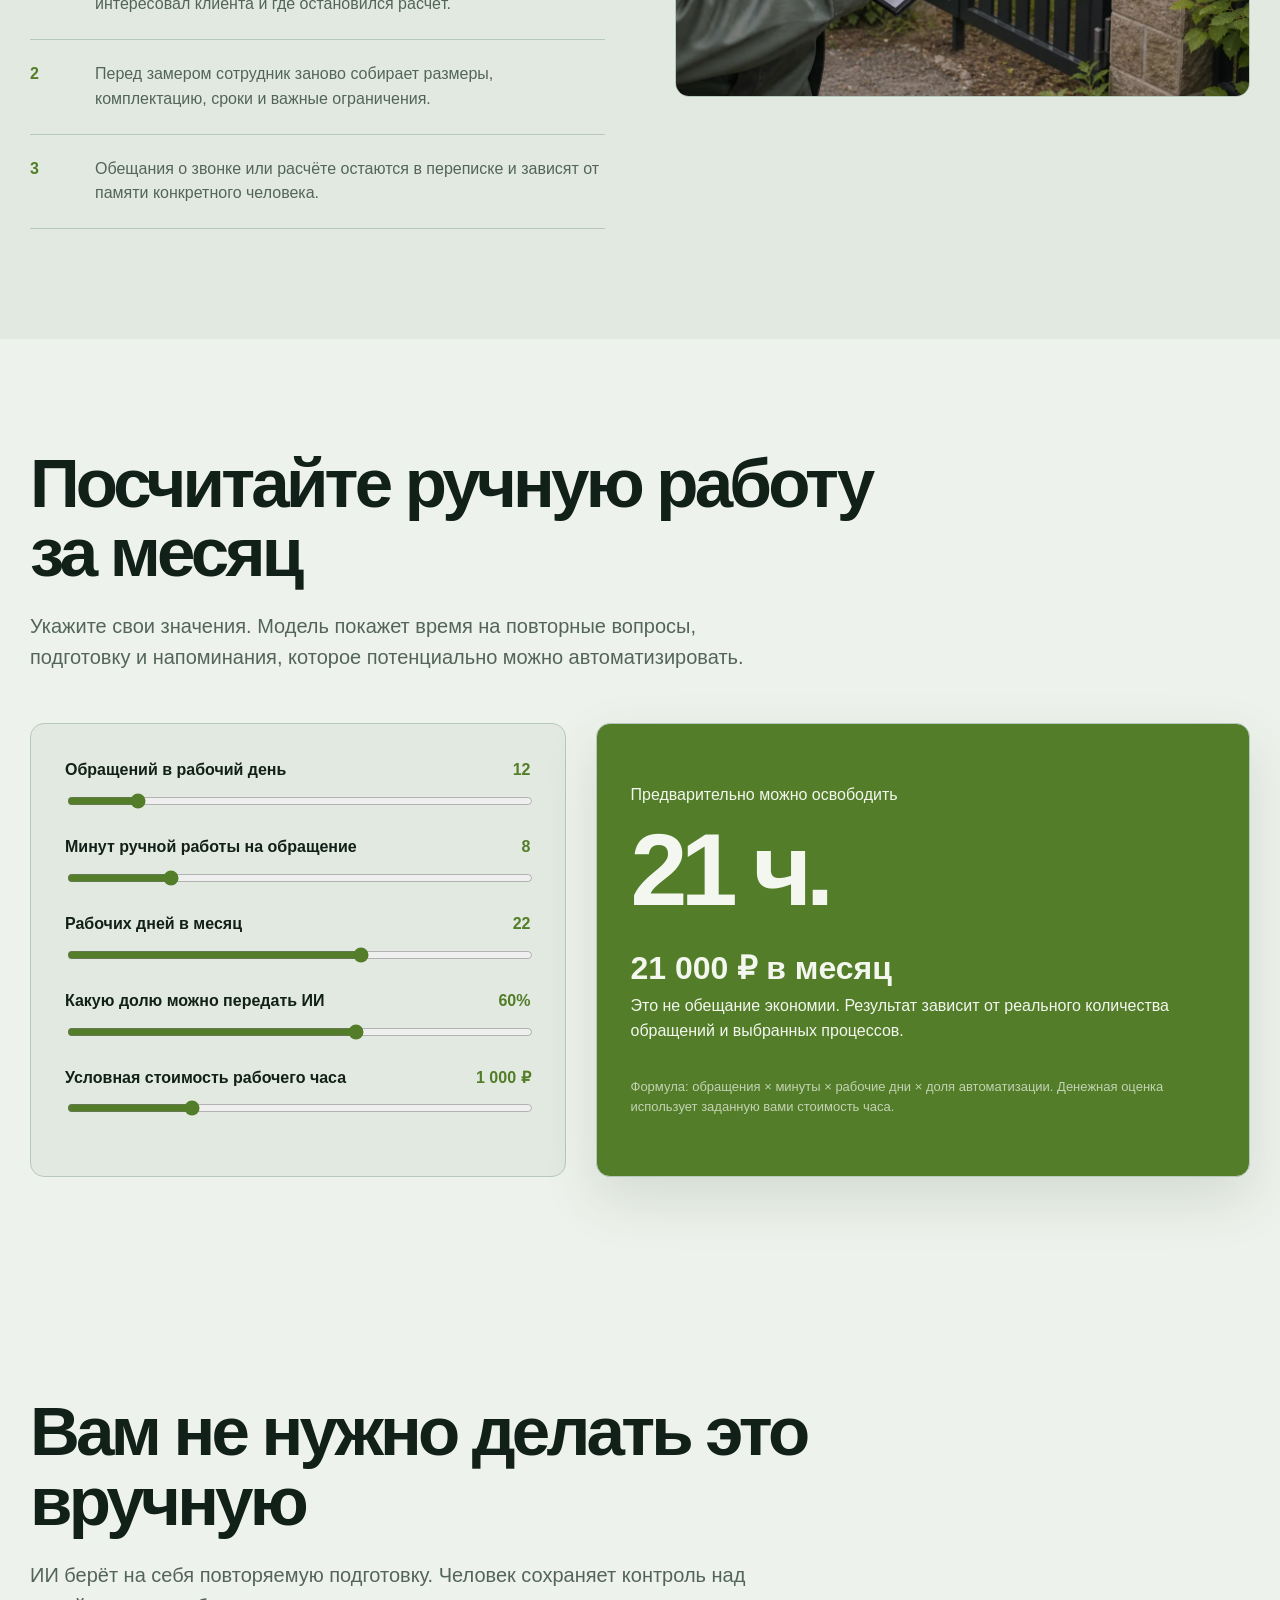
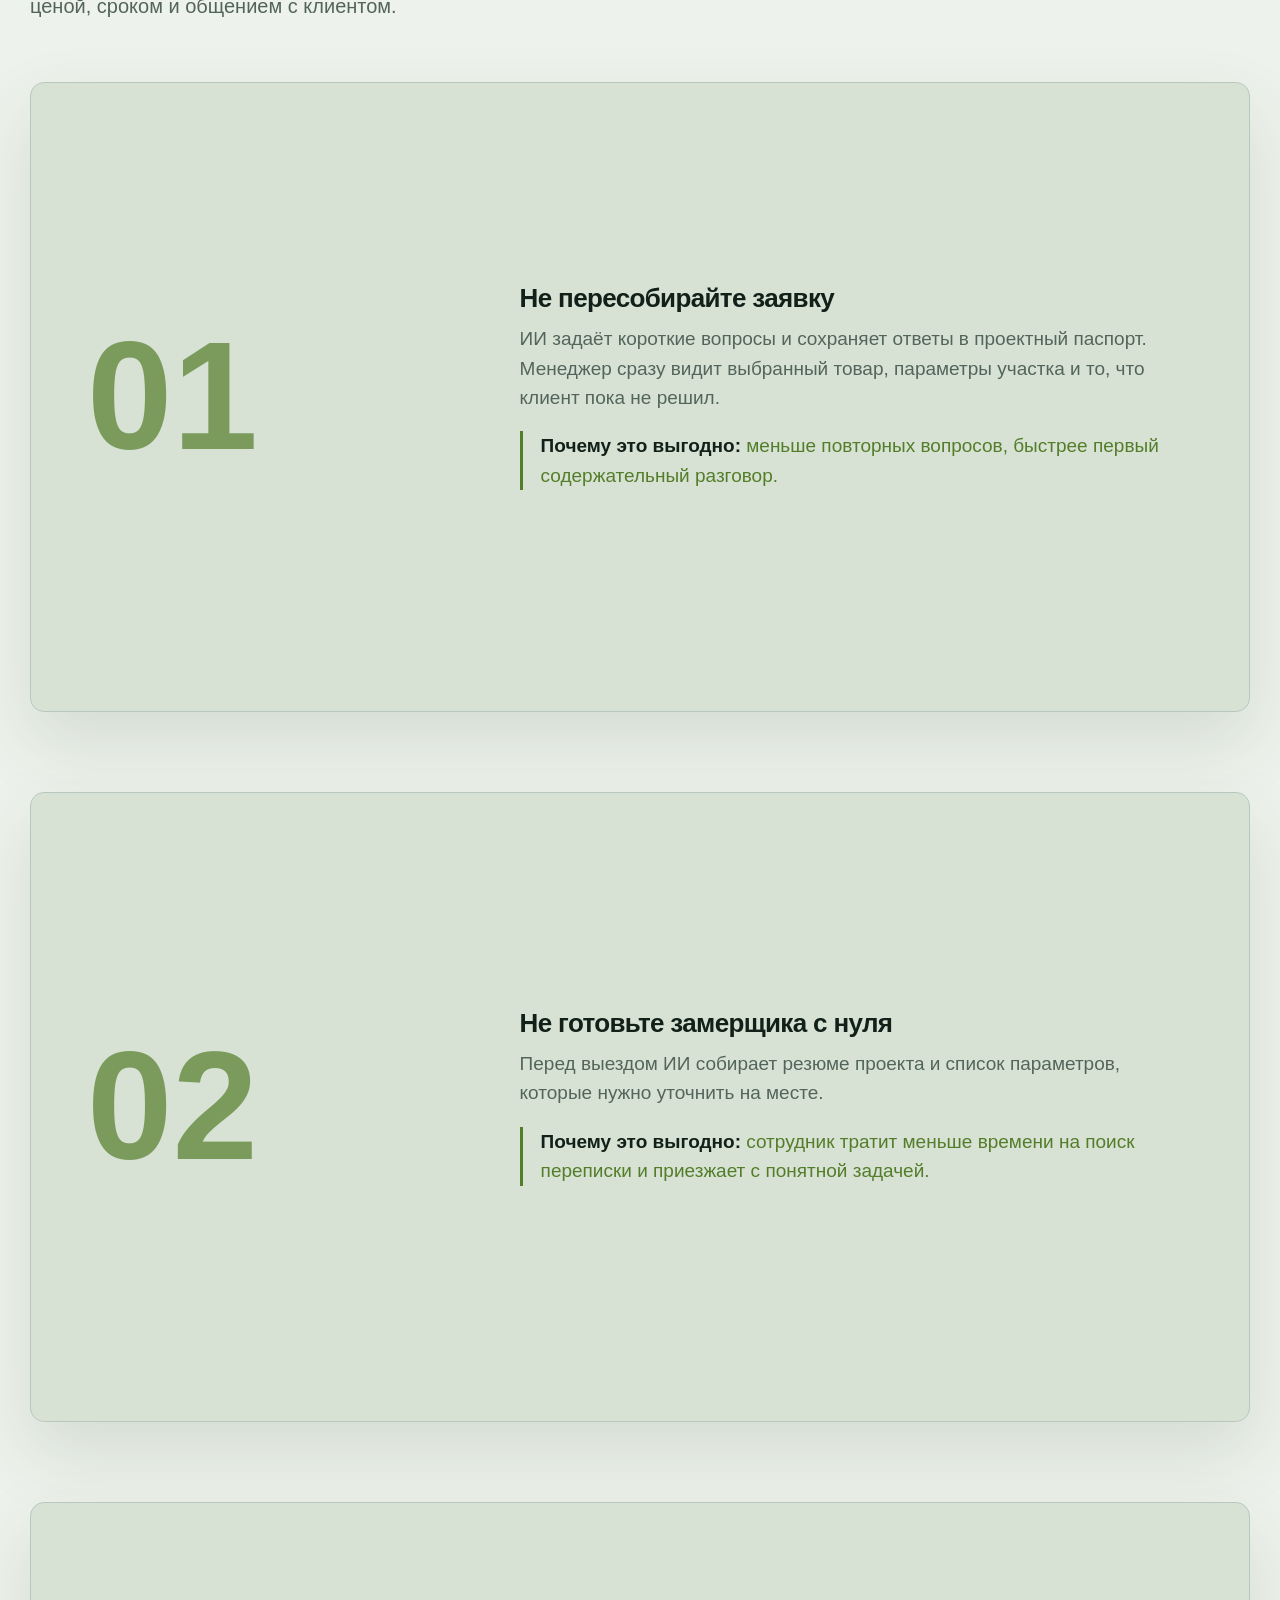
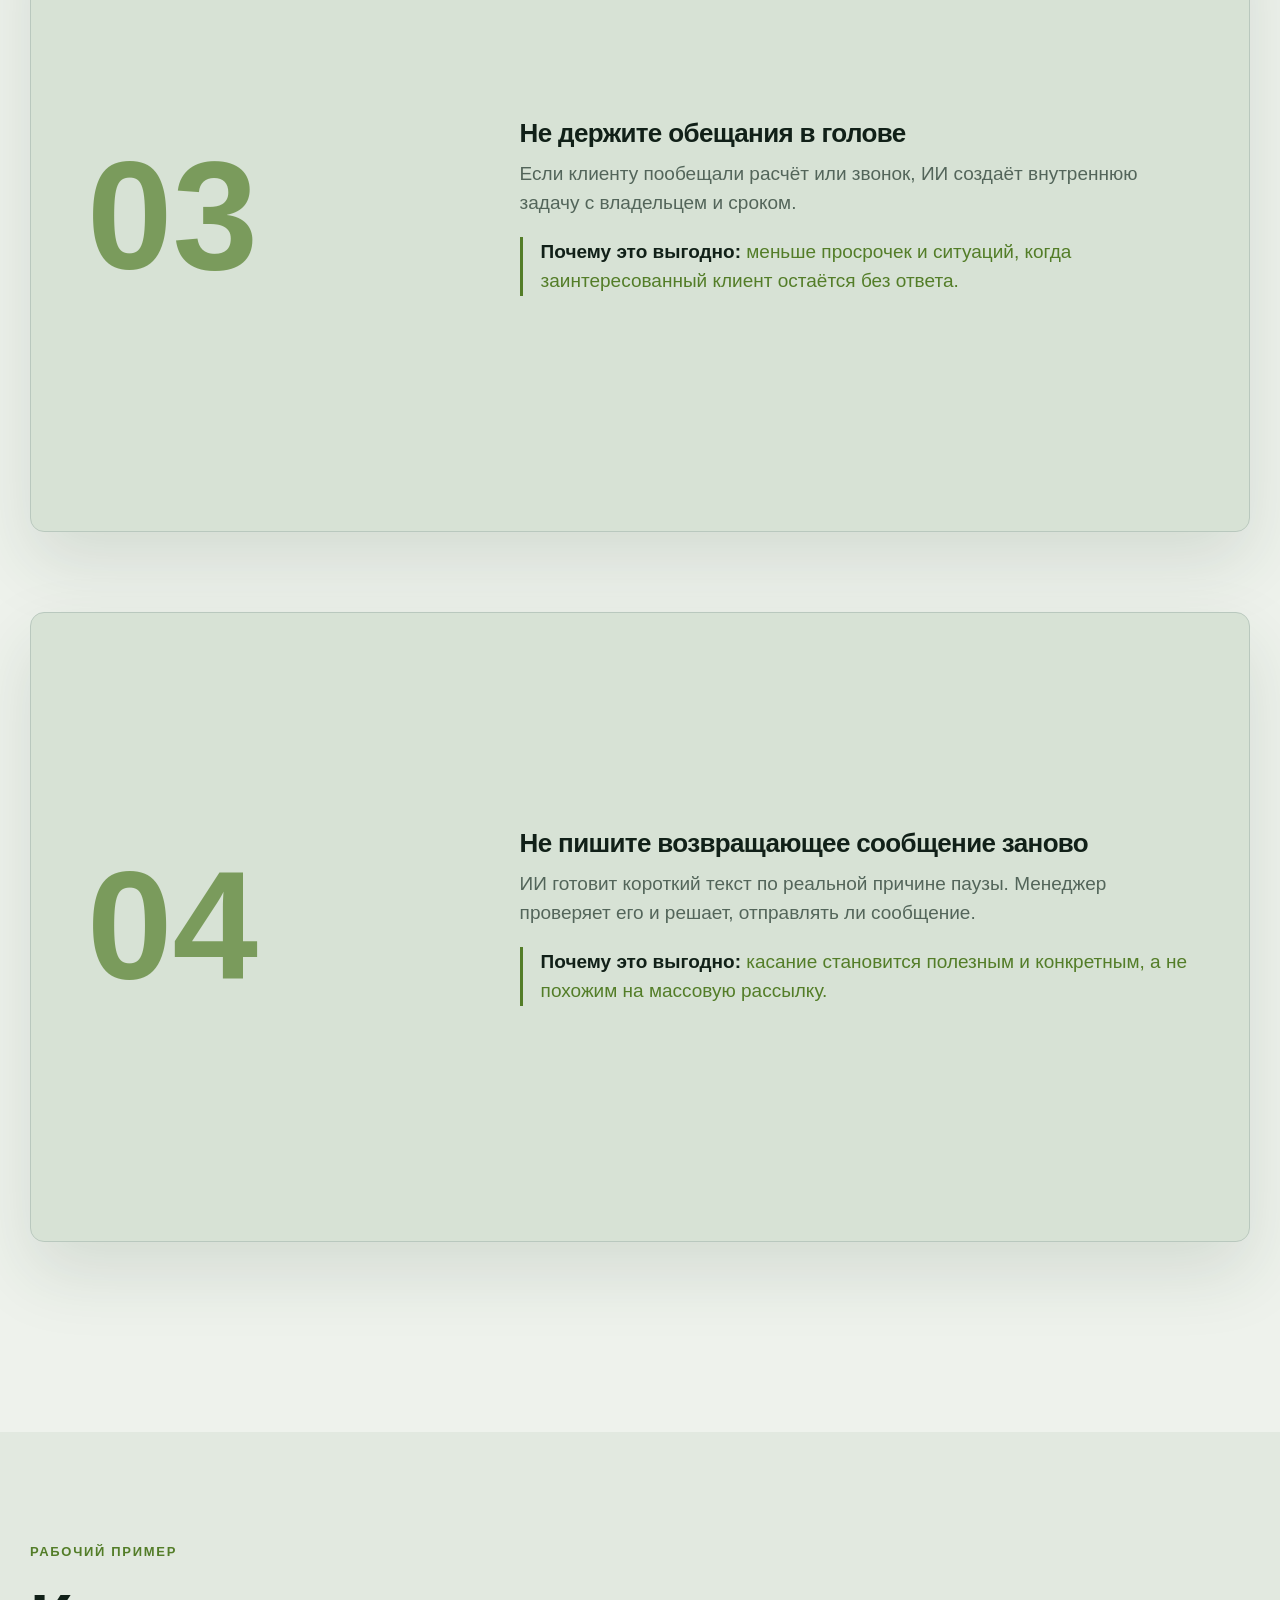
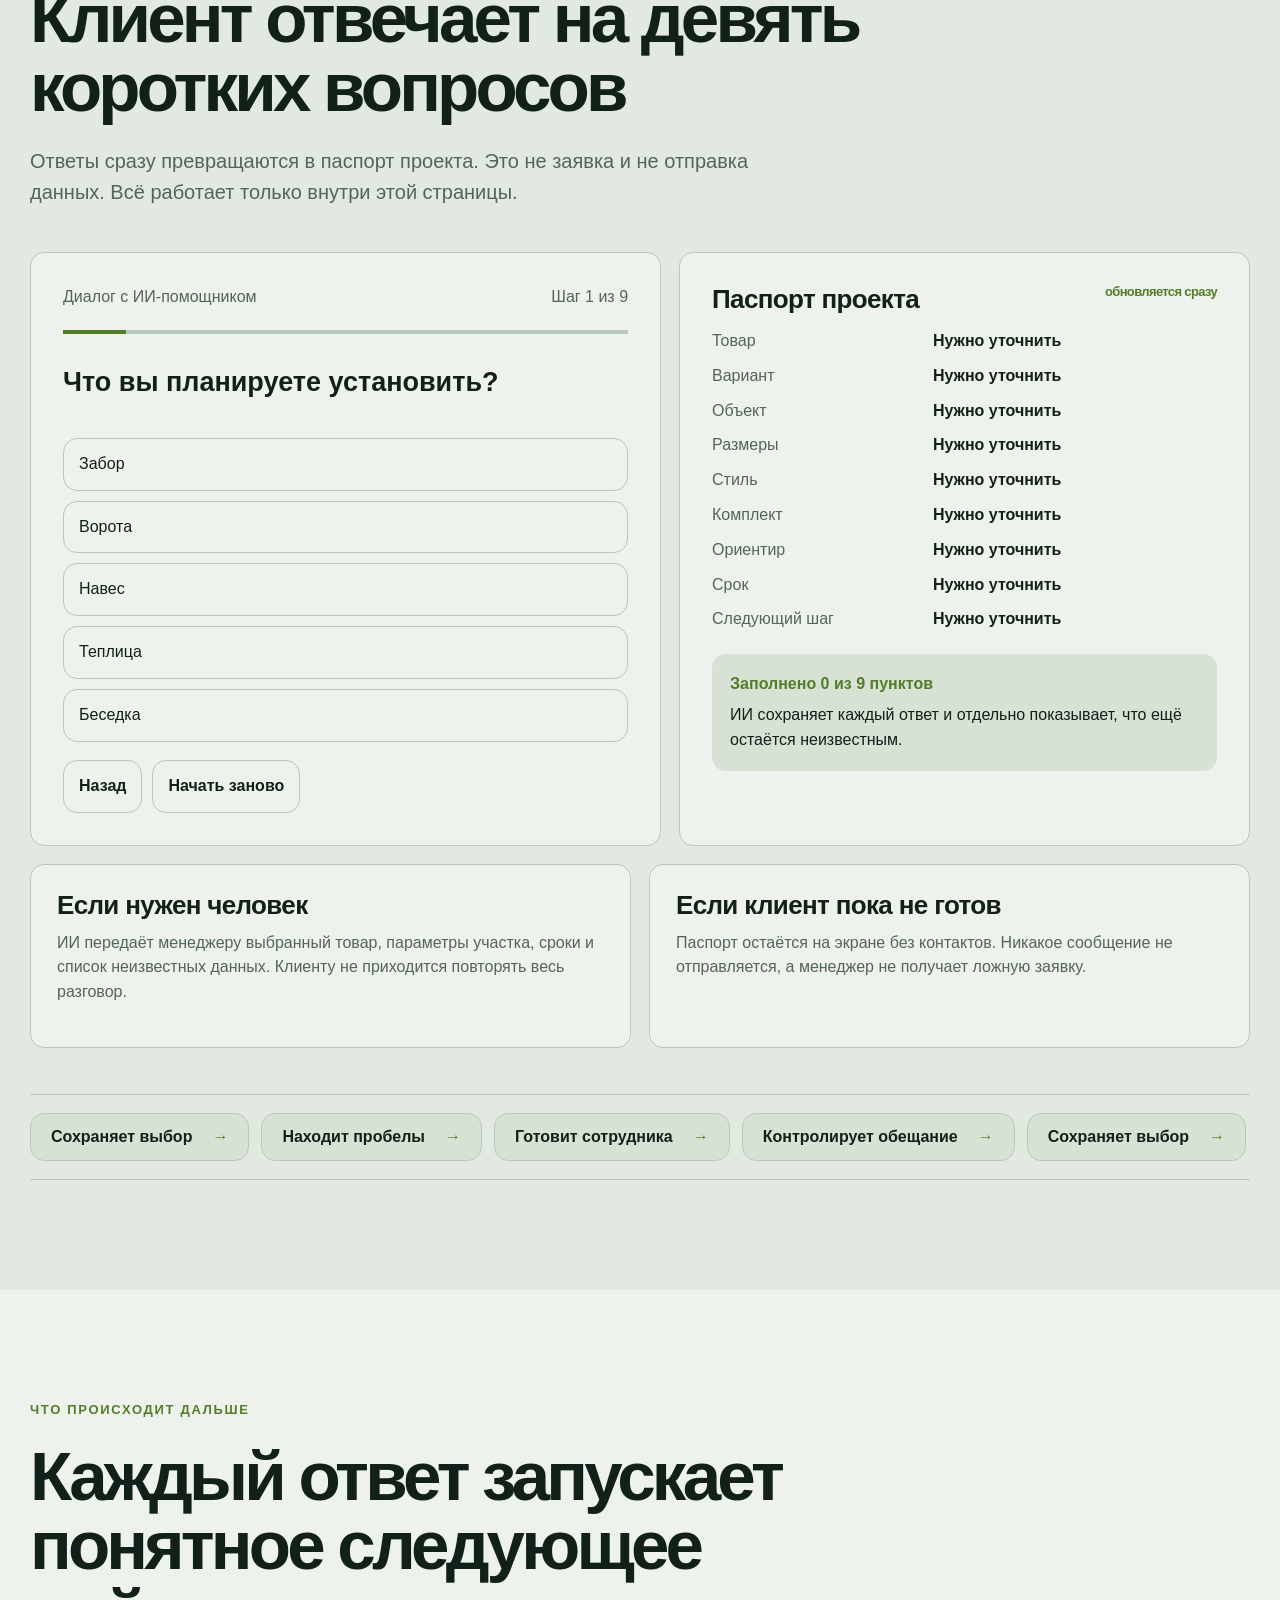
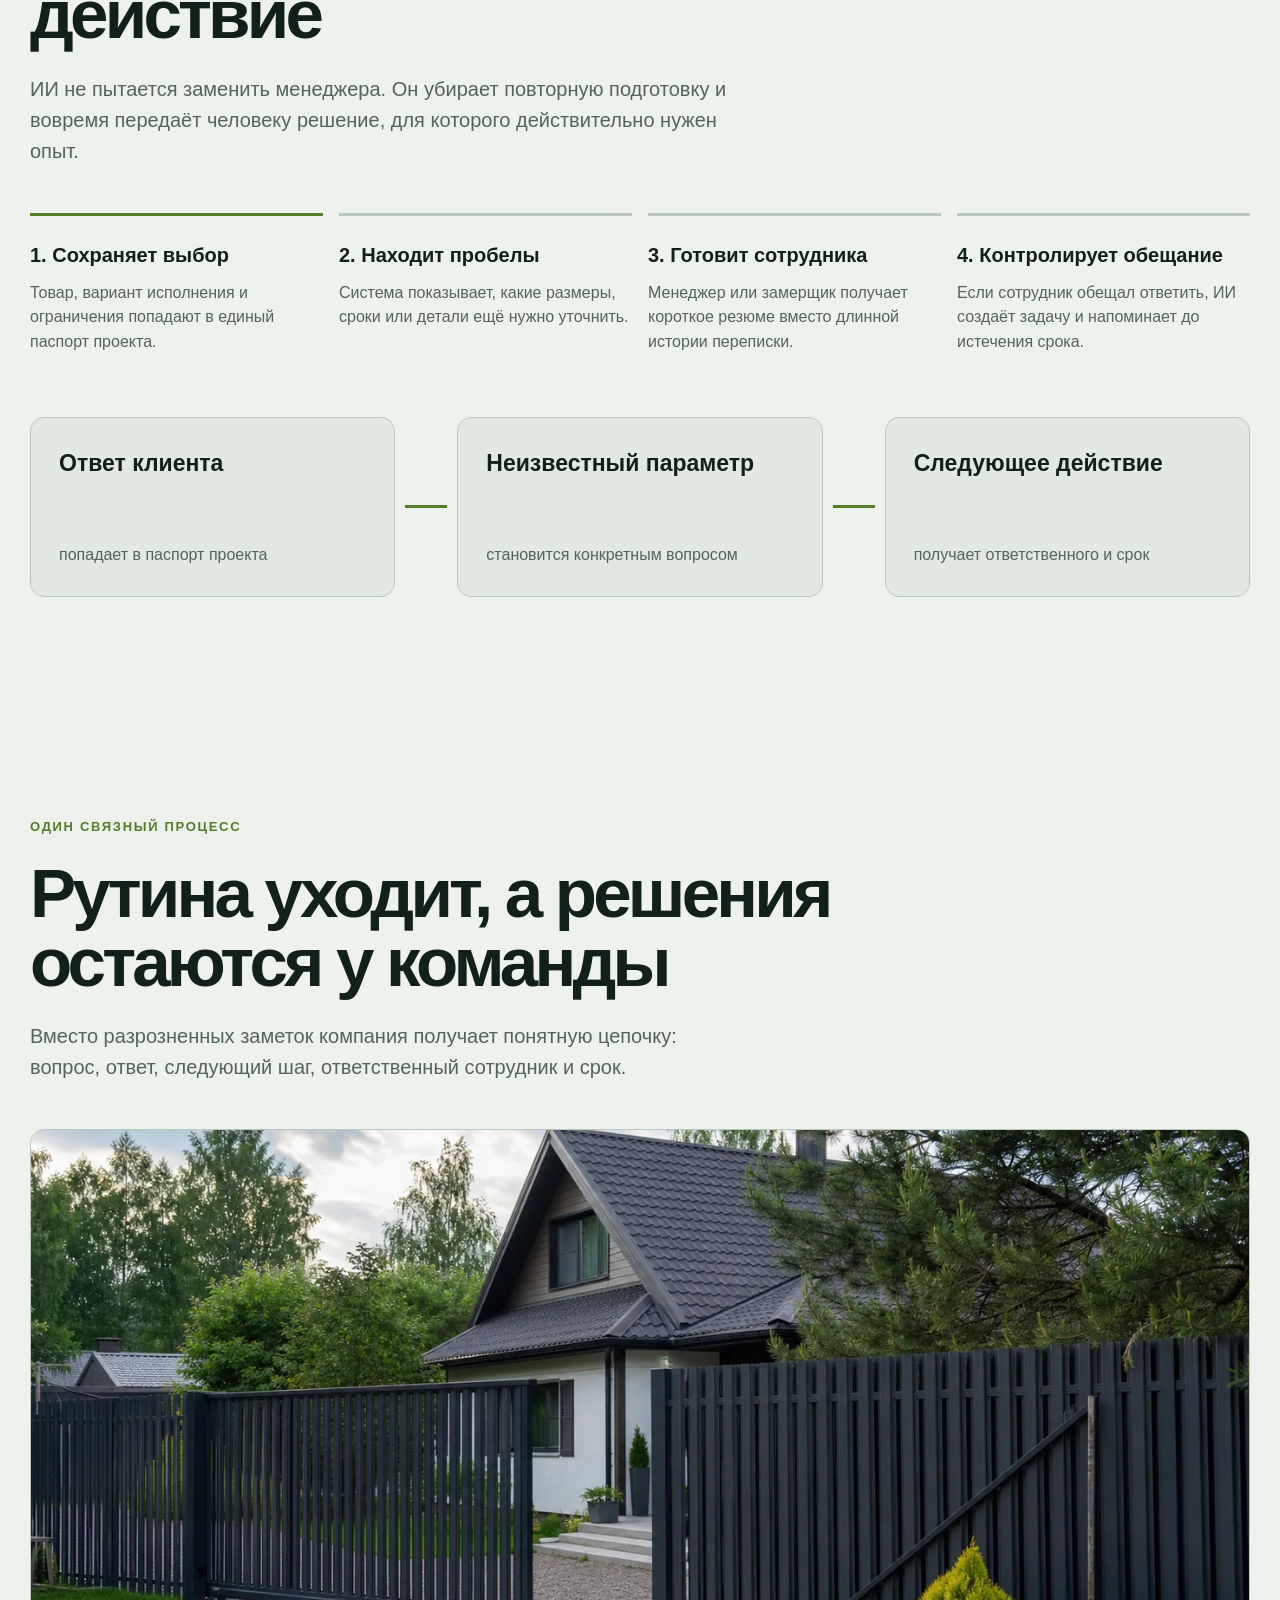
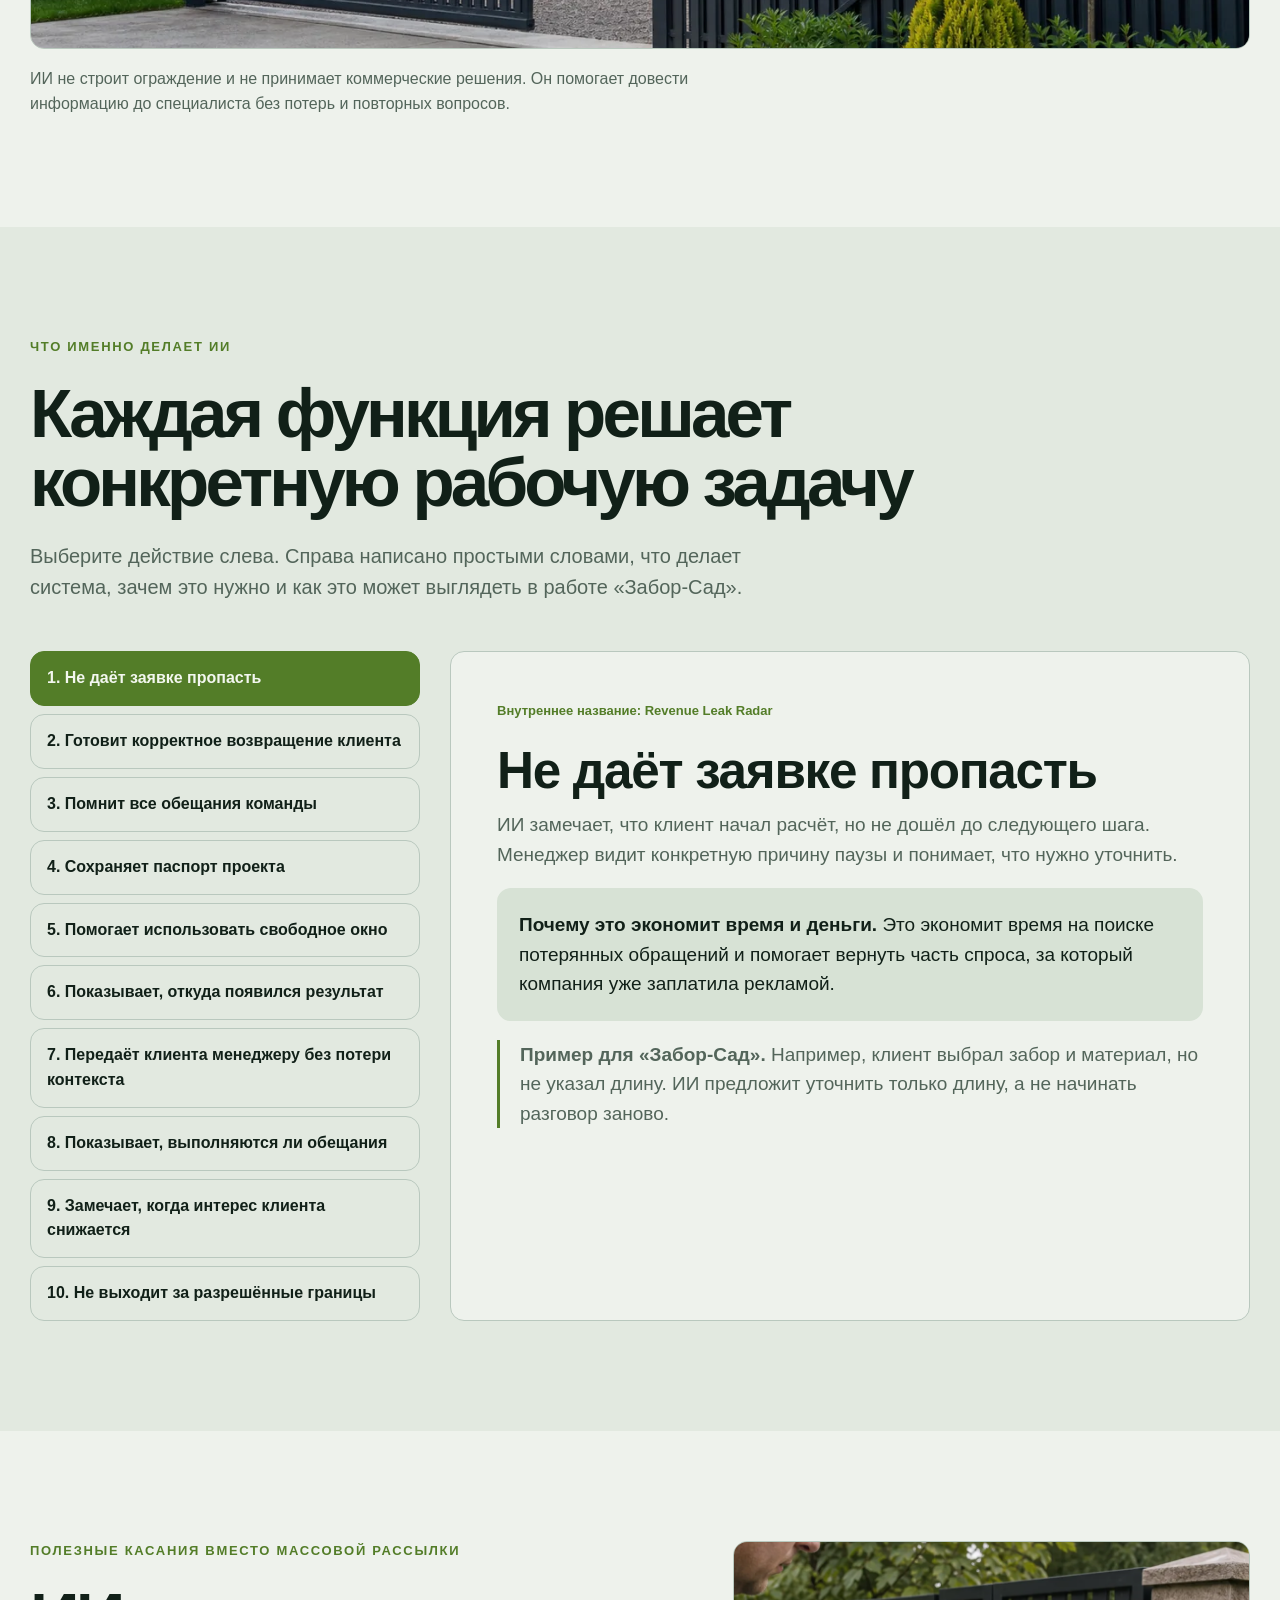
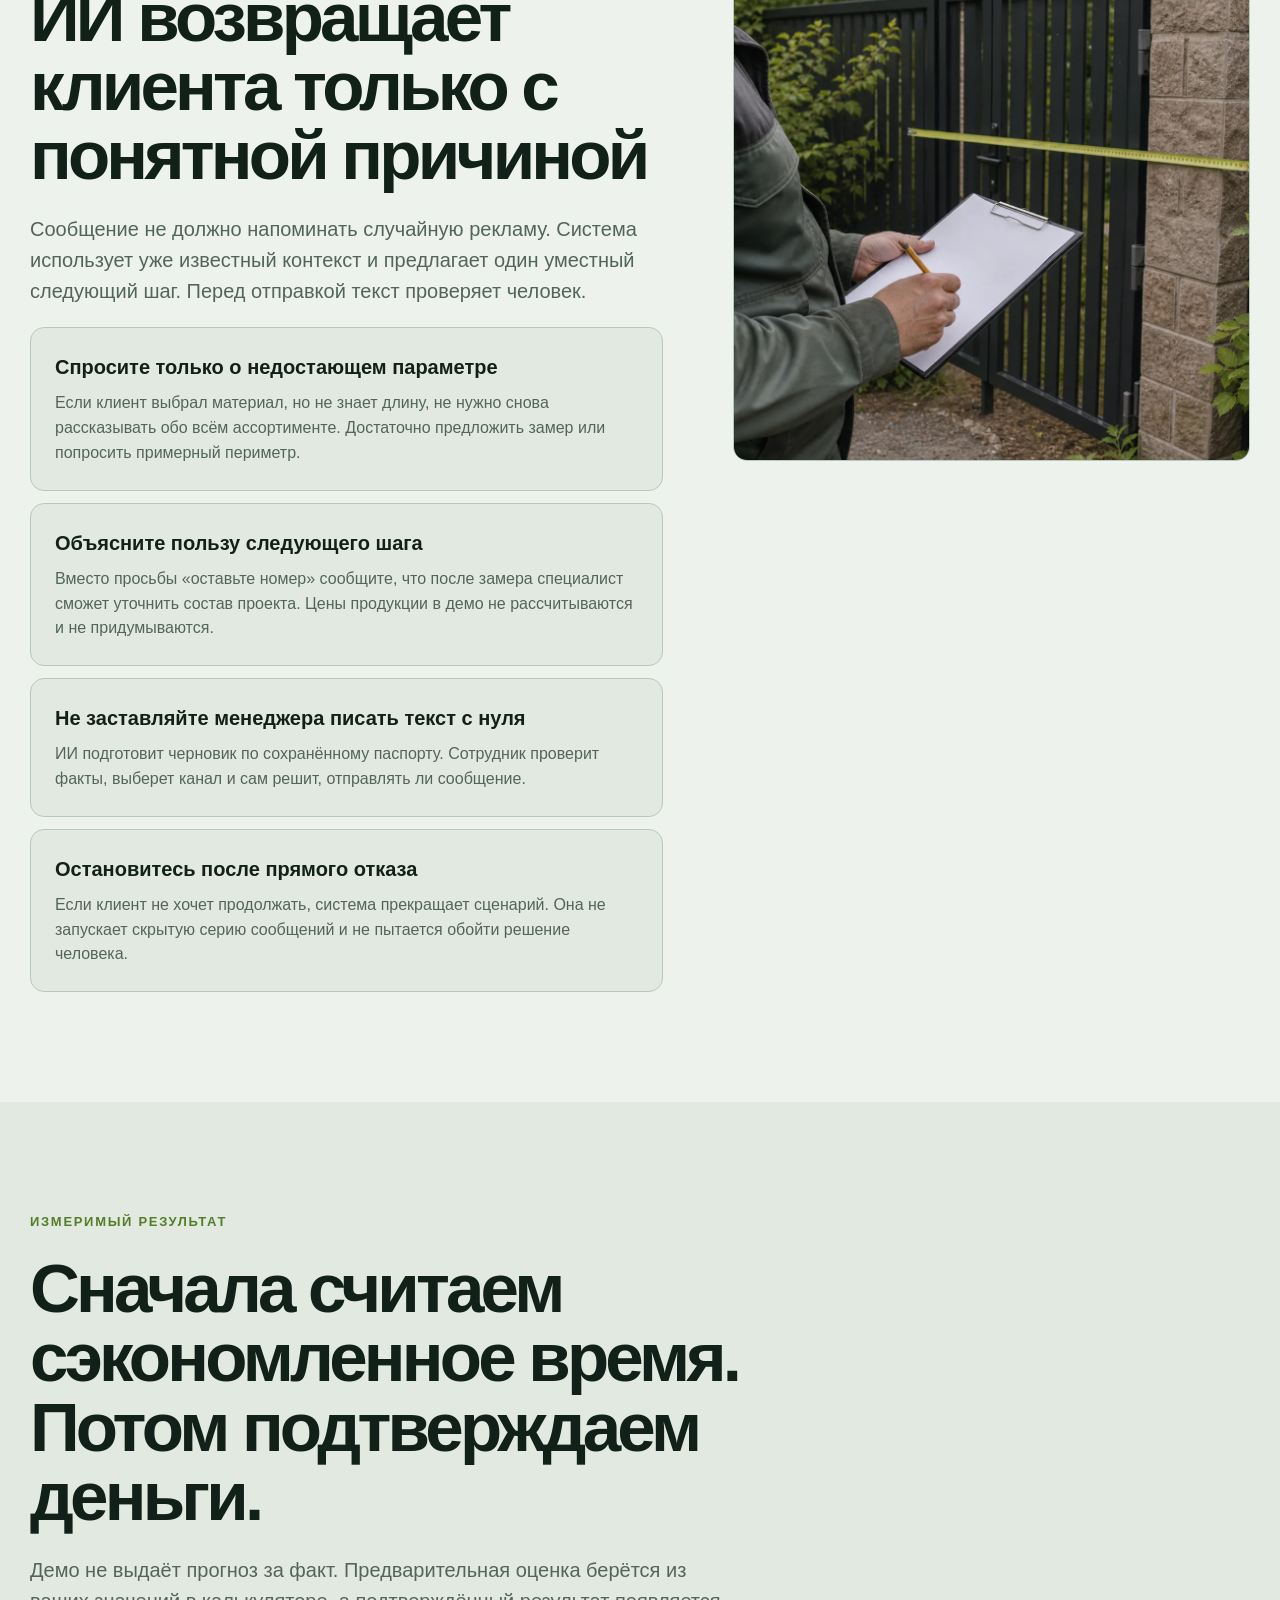
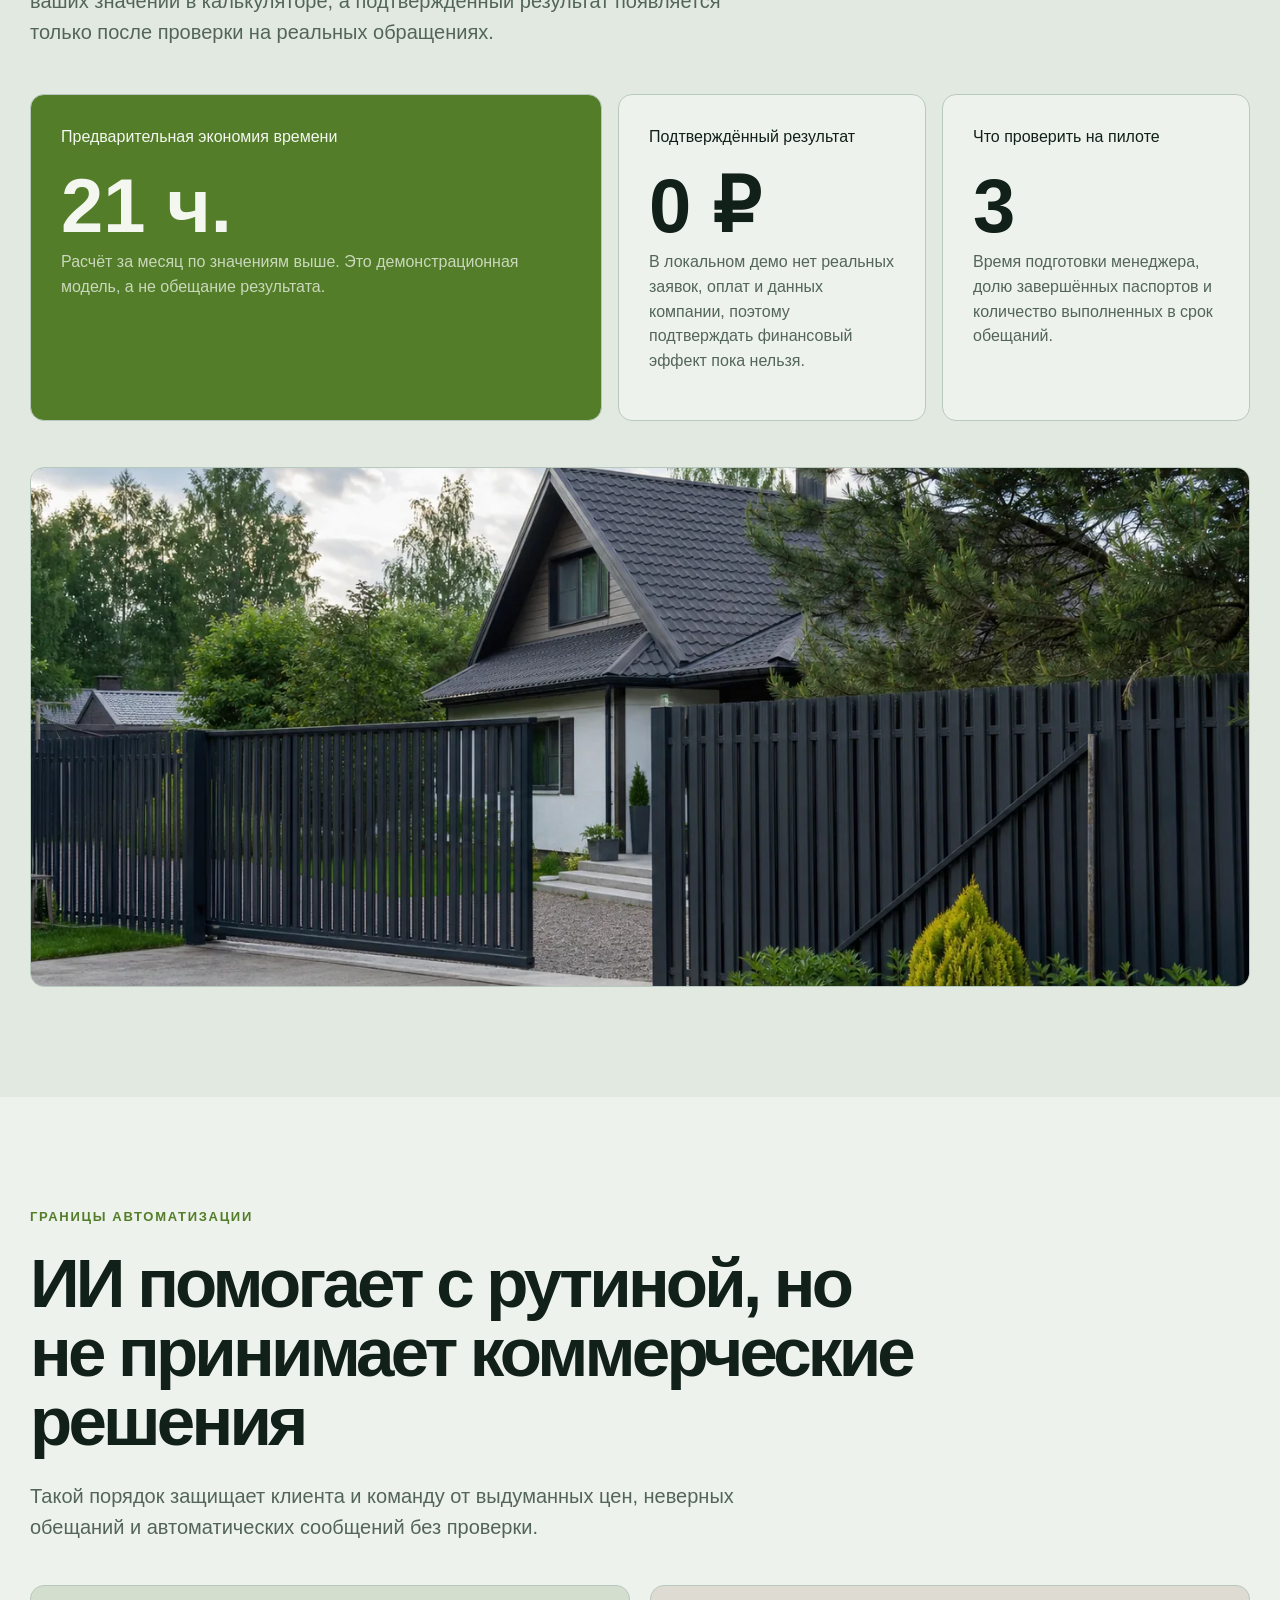
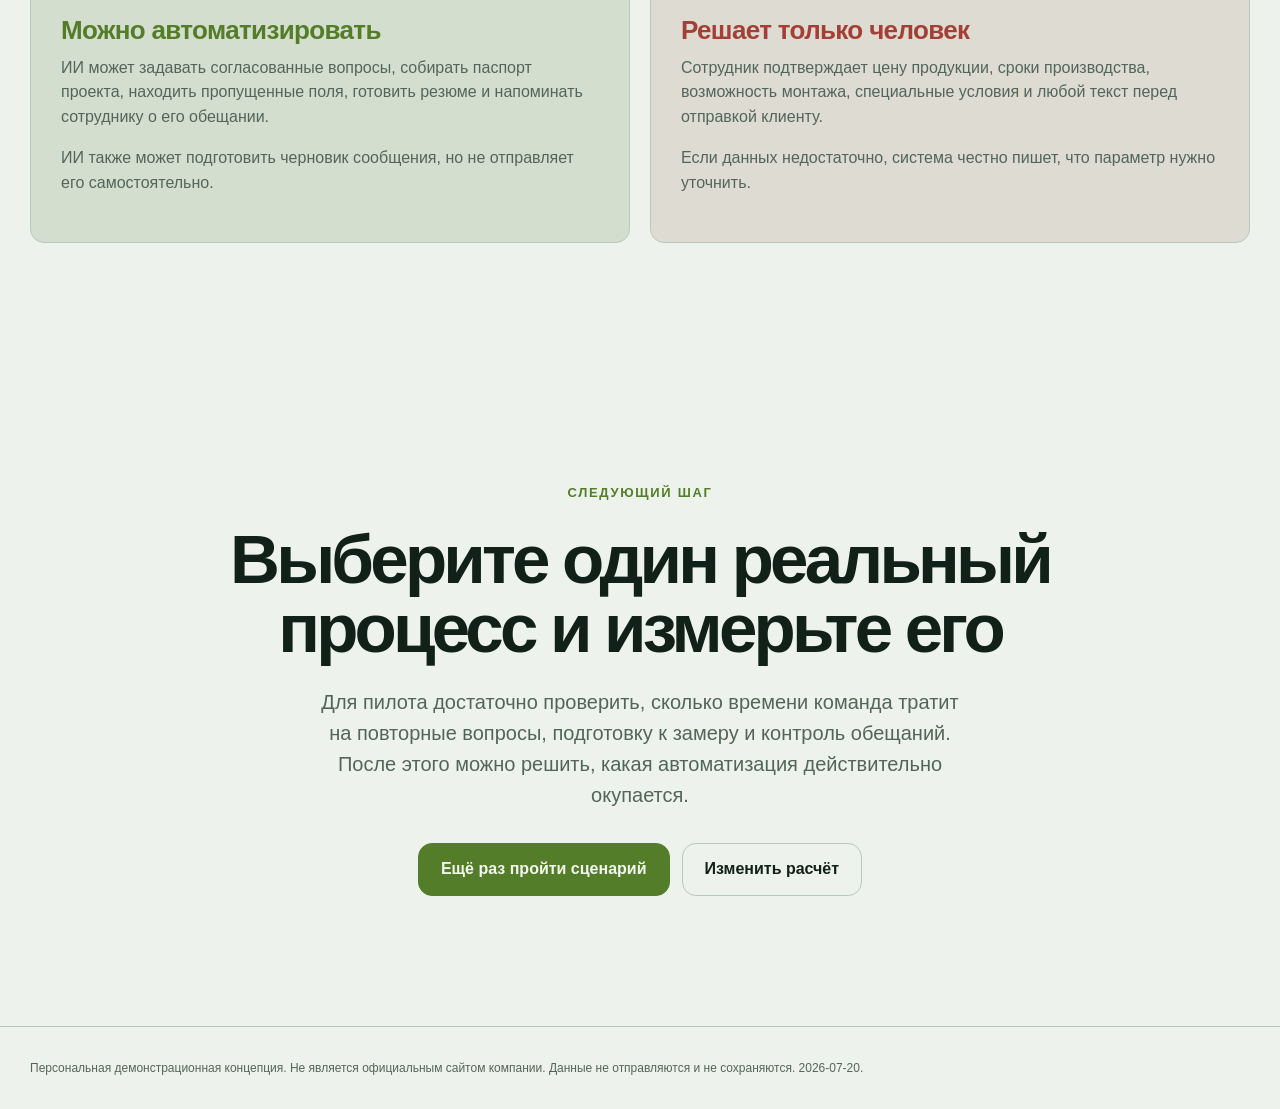
==== commit a5e03e90: "Fix Zabor-Sad mobile media sizing" ====
--- a/docs/zabor-sad-xwk3mx/index.html
+++ b/docs/zabor-sad-xwk3mx/index.html
@@ -7,12 +7,13 @@
 <title>Забор-Сад / Клиент.OS / понятный сценарий</title>
 <style>
 :root{--bg:#0b1511;--surface:#132019;--surface2:#192a20;--ink:#edf3eb;--muted:#a9b7ae;--accent:#b9e76e;--accent-ink:#17200f;--line:#334339;--danger:#ee8678;--radius:14px;--max:1220px;color-scheme:dark}
-*{box-sizing:border-box}html{scroll-behavior:smooth}body{margin:0;background:var(--bg);color:var(--ink);font:16px/1.55 Arial,sans-serif;overflow-x:hidden}button,input{font:inherit}button,a{color:inherit}:where(a,button,input):focus-visible{outline:3px solid var(--accent);outline-offset:4px}.wrap{width:min(var(--max),calc(100% - 48px));margin:auto}.draft{padding:10px 20px;background:var(--accent);color:var(--accent-ink);text-align:center;font-size:12px;font-weight:900;letter-spacing:.04em}.personal{padding:10px 20px;text-align:center;border-bottom:1px solid var(--line);font-size:12px;color:var(--muted)}nav{height:70px;display:flex;align-items:center;justify-content:space-between;gap:24px}.brand{font-size:24px;font-weight:900;letter-spacing:-.04em}.brand i{font-style:normal;color:var(--accent)}.navlinks{display:flex;gap:22px}.navlinks a{text-decoration:none;color:var(--muted);font-size:14px}.navlinks a:hover{color:var(--ink)}.scroll-progress{position:fixed;inset:0 auto auto 0;height:4px;width:100%;z-index:5;transform-origin:left;background:var(--accent);animation:page-progress linear;animation-timeline:scroll()}@keyframes page-progress{from{transform:scaleX(0)}to{transform:scaleX(1)}}section{padding:110px 0}.hero{min-height:calc(100dvh - 114px);padding:56px 0 70px;display:grid;align-items:center}.hero-grid{display:grid;grid-template-columns:1.12fr .88fr;gap:68px;align-items:center}.kicker{margin-bottom:22px;color:var(--accent);font-size:13px;font-weight:900;text-transform:uppercase;letter-spacing:.13em}.hero h1{max-width:760px;margin:0 0 24px;font-size:clamp(50px,5vw,70px);line-height:.94;letter-spacing:-.065em}.hero .lead{max-width:650px;margin:0;color:var(--muted);font-size:clamp(18px,2vw,23px)}.actions{display:flex;gap:12px;margin-top:32px}.btn{min-height:50px;padding:13px 22px;border:1px solid var(--line);border-radius:var(--radius);background:transparent;text-decoration:none;font-weight:900;display:inline-flex;align-items:center;justify-content:center;cursor:pointer;transition:transform .2s,border-color .2s,background .2s}.btn.primary{background:var(--accent);border-color:var(--accent);color:var(--accent-ink)}.btn:hover{transform:translateY(-2px);border-color:var(--accent)}.btn:active{transform:scale(.98)}.hero-visual{position:relative;min-height:560px}.media-frame{position:relative;min-height:360px;margin:0;border-radius:var(--radius);overflow:hidden;border:1px solid var(--line);background:var(--surface2);isolation:isolate}.media-frame img{width:100%;height:100%;position:absolute;inset:0;object-fit:cover;transform:scale(1.025)}.media-frame.tall{min-height:520px}.media-frame.wide{min-height:520px;aspect-ratio:16/9}.media-sheen{position:absolute;inset:0;background:linear-gradient(135deg,transparent 40%,color-mix(in srgb,var(--accent) 16%,transparent) 54%,transparent 66%);transform:translateX(-120%);mix-blend-mode:screen}.hero-visual .media-frame{position:absolute;inset:20px 30px 80px 0}.float-note{position:absolute;max-width:260px;padding:18px 20px;border-radius:var(--radius);background:var(--accent);color:var(--accent-ink);font-weight:900;box-shadow:0 22px 55px #0005}.float-note.one{right:0;top:52px;animation:float-one 5.4s ease-in-out infinite}.float-note.two{right:20px;bottom:20px;background:var(--surface2);color:var(--ink);border:1px solid var(--line);animation:float-two 6.2s ease-in-out infinite}.float-note small{display:block;margin-top:5px;font-weight:500;color:inherit;opacity:.74}@keyframes float-one{50%{transform:translateY(-12px) rotate(1.5deg)}}@keyframes float-two{50%{transform:translateY(10px) rotate(-1deg)}}@keyframes media-breathe{to{transform:scale(1.075)}}@keyframes sheen-pass{0%,62%{transform:translateX(-120%)}82%,100%{transform:translateX(120%)}}h2{max-width:900px;margin:0 0 24px;font-size:clamp(38px,5.4vw,70px);line-height:1;letter-spacing:-.055em}h3{margin:0 0 12px;font-size:26px;line-height:1.08;letter-spacing:-.025em}p{margin-top:0}.section-lead{max-width:720px;color:var(--muted);font-size:20px}.problem{background:var(--surface)}.problem-grid{display:grid;grid-template-columns:1fr 1fr;gap:70px;align-items:center}.problem-copy{font-size:clamp(24px,3vw,38px);line-height:1.22}.problem-copy strong{color:var(--accent)}.problem .media-frame{min-height:520px}.manual-row{display:grid;grid-template-columns:45px 1fr;gap:20px;padding:22px 0;border-bottom:1px solid var(--line)}.manual-row span{color:var(--accent);font-weight:900}.manual-row p{margin:0;color:var(--muted)}.calculator{display:grid;grid-template-columns:.9fr 1.1fr;gap:30px;margin-top:50px}.calc-inputs,.calc-result{padding:34px;border-radius:var(--radius);background:var(--surface);border:1px solid var(--line)}.range-row{display:grid;grid-template-columns:1fr auto;gap:8px;margin:0 0 24px}.range-row label{font-weight:800}.range-row output{color:var(--accent);font-weight:900}.range-row input{grid-column:1/3;width:100%;accent-color:var(--accent)}.calc-result{background:var(--accent);color:var(--accent-ink);display:grid;align-content:center}.calc-result .big{font-size:clamp(54px,8vw,104px);line-height:.9;font-weight:900;letter-spacing:-.065em}.calc-result .money{margin-top:28px;font-size:32px;font-weight:900}.formula{margin-top:18px;font-size:13px;opacity:.7}.stack-intro{margin-bottom:60px}.sticky-stack{position:relative}.stack-card{position:sticky;top:24px;min-height:70vh;margin-bottom:80px;padding:56px;border-radius:var(--radius);border:1px solid var(--line);background:var(--surface2);box-shadow:0 30px 70px #0005;display:grid;grid-template-columns:.7fr 1.3fr;gap:70px;align-items:center;transition:transform .45s cubic-bezier(.16,1,.3,1),border-color .3s}.stack-card:hover{transform:translateY(-6px) rotate(.25deg);border-color:color-mix(in srgb,var(--accent) 45%,var(--line))}.stack-card:nth-child(2){top:44px}.stack-card:nth-child(3){top:64px}.stack-card:nth-child(4){top:84px}.stack-card .index{font-size:clamp(80px,12vw,170px);line-height:.8;color:color-mix(in srgb,var(--accent) 70%,transparent);font-weight:900}.stack-card p{color:var(--muted);font-size:19px}.stack-card strong{color:var(--ink)}.stack-card .benefit{padding-left:18px;border-left:3px solid var(--accent);color:var(--accent)}
+*{box-sizing:border-box}html{scroll-behavior:smooth}body{margin:0;background:var(--bg);color:var(--ink);font:16px/1.55 Arial,sans-serif;overflow-x:hidden}button,input{font:inherit}button,a{color:inherit}:where(a,button,input):focus-visible{outline:3px solid var(--accent);outline-offset:4px}.wrap{width:min(var(--max),calc(100% - 48px));margin:auto}.draft{padding:10px 20px;background:var(--accent);color:var(--accent-ink);text-align:center;font-size:12px;font-weight:900;letter-spacing:.04em}.personal{padding:10px 20px;text-align:center;border-bottom:1px solid var(--line);font-size:12px;color:var(--muted)}nav{height:70px;display:flex;align-items:center;justify-content:space-between;gap:24px}.brand{font-size:24px;font-weight:900;letter-spacing:-.04em}.brand i{font-style:normal;color:var(--accent)}.navlinks{display:flex;gap:22px}.navlinks a{text-decoration:none;color:var(--muted);font-size:14px}.navlinks a:hover{color:var(--ink)}.scroll-progress{position:fixed;inset:0 auto auto 0;height:4px;width:100%;z-index:5;transform-origin:left;background:var(--accent);animation:page-progress linear;animation-timeline:scroll()}@keyframes page-progress{from{transform:scaleX(0)}to{transform:scaleX(1)}}section{padding:110px 0}.hero{min-height:calc(100dvh - 114px);padding:56px 0 70px;display:grid;align-items:center}.hero-grid{display:grid;grid-template-columns:1.12fr .88fr;gap:68px;align-items:center}.kicker{margin-bottom:22px;color:var(--accent);font-size:13px;font-weight:900;text-transform:uppercase;letter-spacing:.13em}.hero h1{max-width:760px;margin:0 0 24px;font-size:clamp(50px,5vw,70px);line-height:.94;letter-spacing:-.065em}.hero .lead{max-width:650px;margin:0;color:var(--muted);font-size:clamp(18px,2vw,23px)}.actions{display:flex;gap:12px;margin-top:32px}.btn{min-height:50px;padding:13px 22px;border:1px solid var(--line);border-radius:var(--radius);background:transparent;text-decoration:none;font-weight:900;display:inline-flex;align-items:center;justify-content:center;cursor:pointer;transition:transform .2s,border-color .2s,background .2s}.btn.primary{background:var(--accent);border-color:var(--accent);color:var(--accent-ink)}.btn:hover{transform:translateY(-2px);border-color:var(--accent)}.btn:active{transform:scale(.98)}.hero-visual{position:relative;min-height:560px}.media-frame{position:relative;min-height:360px;margin:0;border-radius:var(--radius);overflow:hidden;border:1px solid var(--line);background:var(--surface2);isolation:isolate}.media-frame img{width:100%;height:100%;position:absolute;inset:0;object-fit:cover;transform:scale(1.025)}.media-frame.tall{min-height:520px}.media-frame.wide{min-height:520px}.media-sheen{position:absolute;inset:0;background:linear-gradient(135deg,transparent 40%,color-mix(in srgb,var(--accent) 16%,transparent) 54%,transparent 66%);transform:translateX(-120%);mix-blend-mode:screen}.hero-visual .media-frame{position:absolute;inset:20px 30px 80px 0}.float-note{position:absolute;max-width:260px;padding:18px 20px;border-radius:var(--radius);background:var(--accent);color:var(--accent-ink);font-weight:900;box-shadow:0 22px 55px #0005}.float-note.one{right:0;top:52px;animation:float-one 5.4s ease-in-out infinite}.float-note.two{right:20px;bottom:20px;background:var(--surface2);color:var(--ink);border:1px solid var(--line);animation:float-two 6.2s ease-in-out infinite}.float-note small{display:block;margin-top:5px;font-weight:500;color:inherit;opacity:.74}@keyframes float-one{50%{transform:translateY(-12px) rotate(1.5deg)}}@keyframes float-two{50%{transform:translateY(10px) rotate(-1deg)}}@keyframes media-breathe{to{transform:scale(1.075)}}@keyframes sheen-pass{0%,62%{transform:translateX(-120%)}82%,100%{transform:translateX(120%)}}h2{max-width:900px;margin:0 0 24px;font-size:clamp(38px,5.4vw,70px);line-height:1;letter-spacing:-.055em}h3{margin:0 0 12px;font-size:26px;line-height:1.08;letter-spacing:-.025em}p{margin-top:0}.section-lead{max-width:720px;color:var(--muted);font-size:20px}.problem{background:var(--surface)}.problem-grid{display:grid;grid-template-columns:1fr 1fr;gap:70px;align-items:center}.problem-copy{font-size:clamp(24px,3vw,38px);line-height:1.22}.problem-copy strong{color:var(--accent)}.problem .media-frame{min-height:520px}.manual-row{display:grid;grid-template-columns:45px 1fr;gap:20px;padding:22px 0;border-bottom:1px solid var(--line)}.manual-row span{color:var(--accent);font-weight:900}.manual-row p{margin:0;color:var(--muted)}.calculator{display:grid;grid-template-columns:.9fr 1.1fr;gap:30px;margin-top:50px}.calc-inputs,.calc-result{padding:34px;border-radius:var(--radius);background:var(--surface);border:1px solid var(--line)}.range-row{display:grid;grid-template-columns:1fr auto;gap:8px;margin:0 0 24px}.range-row label{font-weight:800}.range-row output{color:var(--accent);font-weight:900}.range-row input{grid-column:1/3;width:100%;accent-color:var(--accent)}.calc-result{background:var(--accent);color:var(--accent-ink);display:grid;align-content:center}.calc-result .big{font-size:clamp(54px,8vw,104px);line-height:.9;font-weight:900;letter-spacing:-.065em}.calc-result .money{margin-top:28px;font-size:32px;font-weight:900}.formula{margin-top:18px;font-size:13px;opacity:.7}.stack-intro{margin-bottom:60px}.sticky-stack{position:relative}.stack-card{position:sticky;top:24px;min-height:70vh;margin-bottom:80px;padding:56px;border-radius:var(--radius);border:1px solid var(--line);background:var(--surface2);box-shadow:0 30px 70px #0005;display:grid;grid-template-columns:.7fr 1.3fr;gap:70px;align-items:center;transition:transform .45s cubic-bezier(.16,1,.3,1),border-color .3s}.stack-card:hover{transform:translateY(-6px) rotate(.25deg);border-color:color-mix(in srgb,var(--accent) 45%,var(--line))}.stack-card:nth-child(2){top:44px}.stack-card:nth-child(3){top:64px}.stack-card:nth-child(4){top:84px}.stack-card .index{font-size:clamp(80px,12vw,170px);line-height:.8;color:color-mix(in srgb,var(--accent) 70%,transparent);font-weight:900}.stack-card p{color:var(--muted);font-size:19px}.stack-card strong{color:var(--ink)}.stack-card .benefit{padding-left:18px;border-left:3px solid var(--accent);color:var(--accent)}
 .dialog-section{background:var(--surface)}.dialog-shell{display:grid;grid-template-columns:1.05fr .95fr;gap:18px;margin-top:44px}.dialog,.passport{padding:32px;border-radius:var(--radius);background:var(--bg);border:1px solid var(--line)}.dialog-head{display:flex;justify-content:space-between;gap:20px;margin-bottom:20px;color:var(--muted)}.progress{height:4px;background:var(--line);margin-bottom:28px;overflow:hidden}.progress i{display:block;width:11%;height:100%;background:var(--accent);transition:width .3s}.question{min-height:76px;font-size:27px;font-weight:900}.options{display:grid;gap:10px}.options button,.control{min-height:50px;padding:13px 15px;border-radius:var(--radius);border:1px solid var(--line);background:transparent;text-align:left;cursor:pointer}.options button:hover,.control:hover{border-color:var(--accent);background:color-mix(in srgb,var(--accent) 9%,transparent)}.dialog-nav{display:flex;gap:10px;margin-top:18px}.control{font-weight:800}.passport h3{display:flex;justify-content:space-between;gap:16px}.passport h3 span{color:var(--accent);font-size:13px}.passport dl{display:grid;grid-template-columns:1fr 1.4fr;gap:10px 18px}.passport dt{color:var(--muted)}.passport dd{margin:0;font-weight:800}.advisor{margin-top:22px;padding:18px;border-radius:var(--radius);background:var(--surface2)}.advisor b{display:block;margin-bottom:6px;color:var(--accent)}.handoff{display:grid;grid-template-columns:1fr 1fr;gap:18px;margin-top:18px}.handoff article{padding:26px;border-radius:var(--radius);background:var(--bg);border:1px solid var(--line)}.handoff article p{color:var(--muted)}.route{display:grid;grid-template-columns:repeat(4,1fr);gap:16px;margin-top:46px}.route article{padding-top:24px;border-top:3px solid var(--line)}.route article.active{border-color:var(--accent)}.route p{color:var(--muted)}.route b{display:block;margin-bottom:10px;font-size:20px}.image-pair{display:grid;grid-template-columns:1fr 1fr;gap:18px;margin-top:46px}.process-image{margin-top:46px}.functions-section{background:var(--surface)}.function-layout{display:grid;grid-template-columns:390px 1fr;gap:30px;margin-top:48px}.function-nav{display:grid;gap:8px;align-content:start}.function-nav button{min-height:54px;padding:14px 16px;border-radius:var(--radius);border:1px solid var(--line);background:transparent;text-align:left;font-weight:800;cursor:pointer}.function-nav button.active{background:var(--accent);border-color:var(--accent);color:var(--accent-ink)}.function-detail{min-height:590px;padding:46px;border-radius:var(--radius);background:var(--bg);border:1px solid var(--line);display:flex;flex-direction:column;justify-content:space-between}.function-detail .tech{color:var(--accent);font-size:13px;font-weight:900}.function-detail h3{max-width:700px;margin-top:20px;font-size:clamp(34px,4vw,54px)}.function-detail p{max-width:760px;color:var(--muted);font-size:19px}.function-detail .saving{padding:22px;border-radius:var(--radius);background:var(--surface2);color:var(--ink)}.function-detail .example{margin-top:18px;padding-left:20px;border-left:3px solid var(--accent)}.function-detail .unused-media{min-height:260px;margin-top:28px}.marketing-grid{display:grid;grid-template-columns:1.1fr .9fr;gap:70px;align-items:start}.tips{display:grid;gap:12px}.tip{padding:24px;border-radius:var(--radius);background:var(--surface);border:1px solid var(--line)}.tip b{display:block;margin-bottom:8px;font-size:20px}.tip p{margin:0;color:var(--muted)}.marketing-grid .unused-media{position:sticky;top:30px;min-height:580px}.results-section{background:var(--surface)}.result-grid{display:grid;grid-template-columns:1.3fr .7fr .7fr;gap:16px;margin-top:46px}.result{min-height:280px;padding:30px;border-radius:var(--radius);background:var(--bg);border:1px solid var(--line)}.result.primary{background:var(--accent);color:var(--accent-ink)}.result strong{display:block;margin:22px 0 10px;font-size:clamp(42px,6vw,76px);line-height:.9}.result p{color:var(--muted)}.result.primary p{color:inherit;opacity:.74}.boundaries{display:grid;grid-template-columns:1fr 1fr;gap:20px;margin-top:42px}.boundary{padding:30px;border-radius:var(--radius);border:1px solid var(--line)}.boundary.good{background:color-mix(in srgb,var(--accent) 10%,var(--surface))}.boundary.stop{background:color-mix(in srgb,var(--danger) 8%,var(--surface))}.boundary h3{color:var(--accent)}.boundary.stop h3{color:var(--danger)}.boundary p{color:var(--muted)}.final{padding:130px 0;text-align:center}.final h2{margin-inline:auto}.final p{max-width:660px;margin:0 auto;color:var(--muted);font-size:20px}.footer{padding:32px 0;border-top:1px solid var(--line);color:var(--muted);font-size:12px}.reveal{opacity:0;transform:translateY(24px);transition:opacity .7s cubic-bezier(.16,1,.3,1),transform .7s cubic-bezier(.16,1,.3,1)}.reveal.visible{opacity:1;transform:none}
 .options button,.control{transition:transform .2s,border-color .2s,background .2s}.options button:hover,.control:hover{transform:translateX(4px)}.passport dd{transition:color .25s,transform .25s}.flow-band{margin-top:46px;overflow:hidden;border-block:1px solid var(--line);background:var(--surface)}.flow-track{display:flex;width:max-content;gap:12px;padding:18px 0}.flow-track span{display:flex;align-items:center;min-height:48px;padding:0 20px;border-radius:var(--radius);background:var(--surface2);border:1px solid var(--line);font-weight:900;white-space:nowrap}.flow-track span::after{content:'→';margin-left:20px;color:var(--accent)}.signal-map{display:grid;grid-template-columns:1fr 42px 1fr 42px 1fr;gap:10px;align-items:stretch;margin-top:46px}.signal-map article{min-height:180px;padding:28px;border:1px solid var(--line);border-radius:var(--radius);background:var(--surface);display:flex;flex-direction:column;justify-content:space-between}.signal-map b{font-size:23px}.signal-map span{color:var(--muted)}.signal-map i{align-self:center;height:3px;background:var(--accent);transform-origin:left}.visual-caption{max-width:760px;margin:18px 0 0;color:var(--muted)}.reveal.pop{transform:translateY(30px) scale(.97)}.reveal.from-left{transform:translateX(-28px)}.reveal.from-right{transform:translateX(28px)}.reveal.visible{transform:none}.tip,.result,.boundary,.handoff article,.route article{transition:transform .35s cubic-bezier(.16,1,.3,1),border-color .3s}.tip:hover,.result:hover,.boundary:hover,.handoff article:hover,.route article:hover{transform:translateY(-5px);border-color:color-mix(in srgb,var(--accent) 45%,var(--line))}@keyframes connector-pulse{0%,100%{transform:scaleX(.2);opacity:.4}50%{transform:scaleX(1);opacity:1}}@keyframes flow-move{to{transform:translateX(calc(-50% - 6px))}}@media(prefers-reduced-motion:no-preference){.media-frame img{animation:media-breathe 12s ease-in-out infinite alternate}.media-sheen{animation:sheen-pass 8s ease-in-out infinite}.flow-track{animation:flow-move 24s linear infinite}.signal-map i{animation:connector-pulse 2.8s ease-in-out infinite}}
 .hero-visual .media-frame{aspect-ratio:auto}
 @media(prefers-color-scheme:light){:root{--bg:#eef2ec;--surface:#e2e9e0;--surface2:#d7e2d5;--ink:#112018;--muted:#53655a;--line:#b9c8be;--accent:#537d28;--accent-ink:#f3f7ef;--danger:#a33f34;color-scheme:light}.float-note,.calc-result{box-shadow:0 22px 55px #23402a22}.stack-card{box-shadow:0 30px 70px #23402a20}}
 @media(max-width:850px){.wrap{width:min(var(--max),calc(100% - 24px))}.navlinks{display:none}.hero{min-height:auto;padding-top:38px}.hero-grid,.problem-grid,.calculator,.dialog-shell,.function-layout,.marketing-grid{grid-template-columns:1fr;gap:34px}.hero h1{font-size:52px}.hero-visual{min-height:460px}.problem .media-frame{min-height:390px}.stack-card{position:relative;top:auto!important;min-height:auto;margin-bottom:18px;padding:30px;grid-template-columns:1fr;gap:30px}.stack-card .index{font-size:90px}.handoff,.boundaries{grid-template-columns:1fr}.route{grid-template-columns:1fr 1fr}.function-nav{display:flex;overflow:auto;scroll-snap-type:x mandatory;padding-bottom:8px}.function-nav button{min-width:250px;scroll-snap-align:start}.function-detail{min-height:auto;padding:30px}.marketing-grid .media-frame{position:relative;top:auto;min-height:420px}.result-grid{grid-template-columns:1fr 1fr}.result.primary{grid-column:1/3}.signal-map{grid-template-columns:1fr}.signal-map i{width:3px;height:32px;justify-self:center;transform-origin:top}}
+@media(max-width:850px){.reveal.from-left,.reveal.from-right{transform:translateY(24px)}.reveal.visible{transform:none}}
 @media(max-width:520px){section{padding:78px 0}.hero h1{font-size:43px}.hero .lead,.section-lead{font-size:18px}.actions{flex-direction:column}.btn{width:100%}.hero-visual{min-height:390px}.hero-visual .media-frame{inset:10px 0 70px}.float-note{max-width:220px;padding:14px}.float-note.one{right:0;top:36px}.float-note.two{right:0}.calc-inputs,.calc-result,.dialog,.passport,.function-detail{padding:22px}.calc-result .big{font-size:58px}.stack-card{padding:24px}.question{font-size:23px}.passport dl{grid-template-columns:1fr}.passport dd{margin-bottom:8px}.route,.result-grid{grid-template-columns:1fr}.result.primary{grid-column:auto}.function-nav button{min-width:220px}.function-detail h3{font-size:34px}.media-frame.wide,.media-frame.tall{min-height:330px}.final{padding:90px 0}}
 @media(prefers-reduced-motion:reduce){html{scroll-behavior:auto}.scroll-progress{display:none}.float-note.one,.float-note.two,.media-frame img,.media-sheen,.flow-track,.signal-map i{animation:none}.reveal{opacity:1;transform:none;transition:none}.btn,.progress i,.tip,.result,.boundary,.handoff article,.route article{transition:none}}
 </style></head><body>
